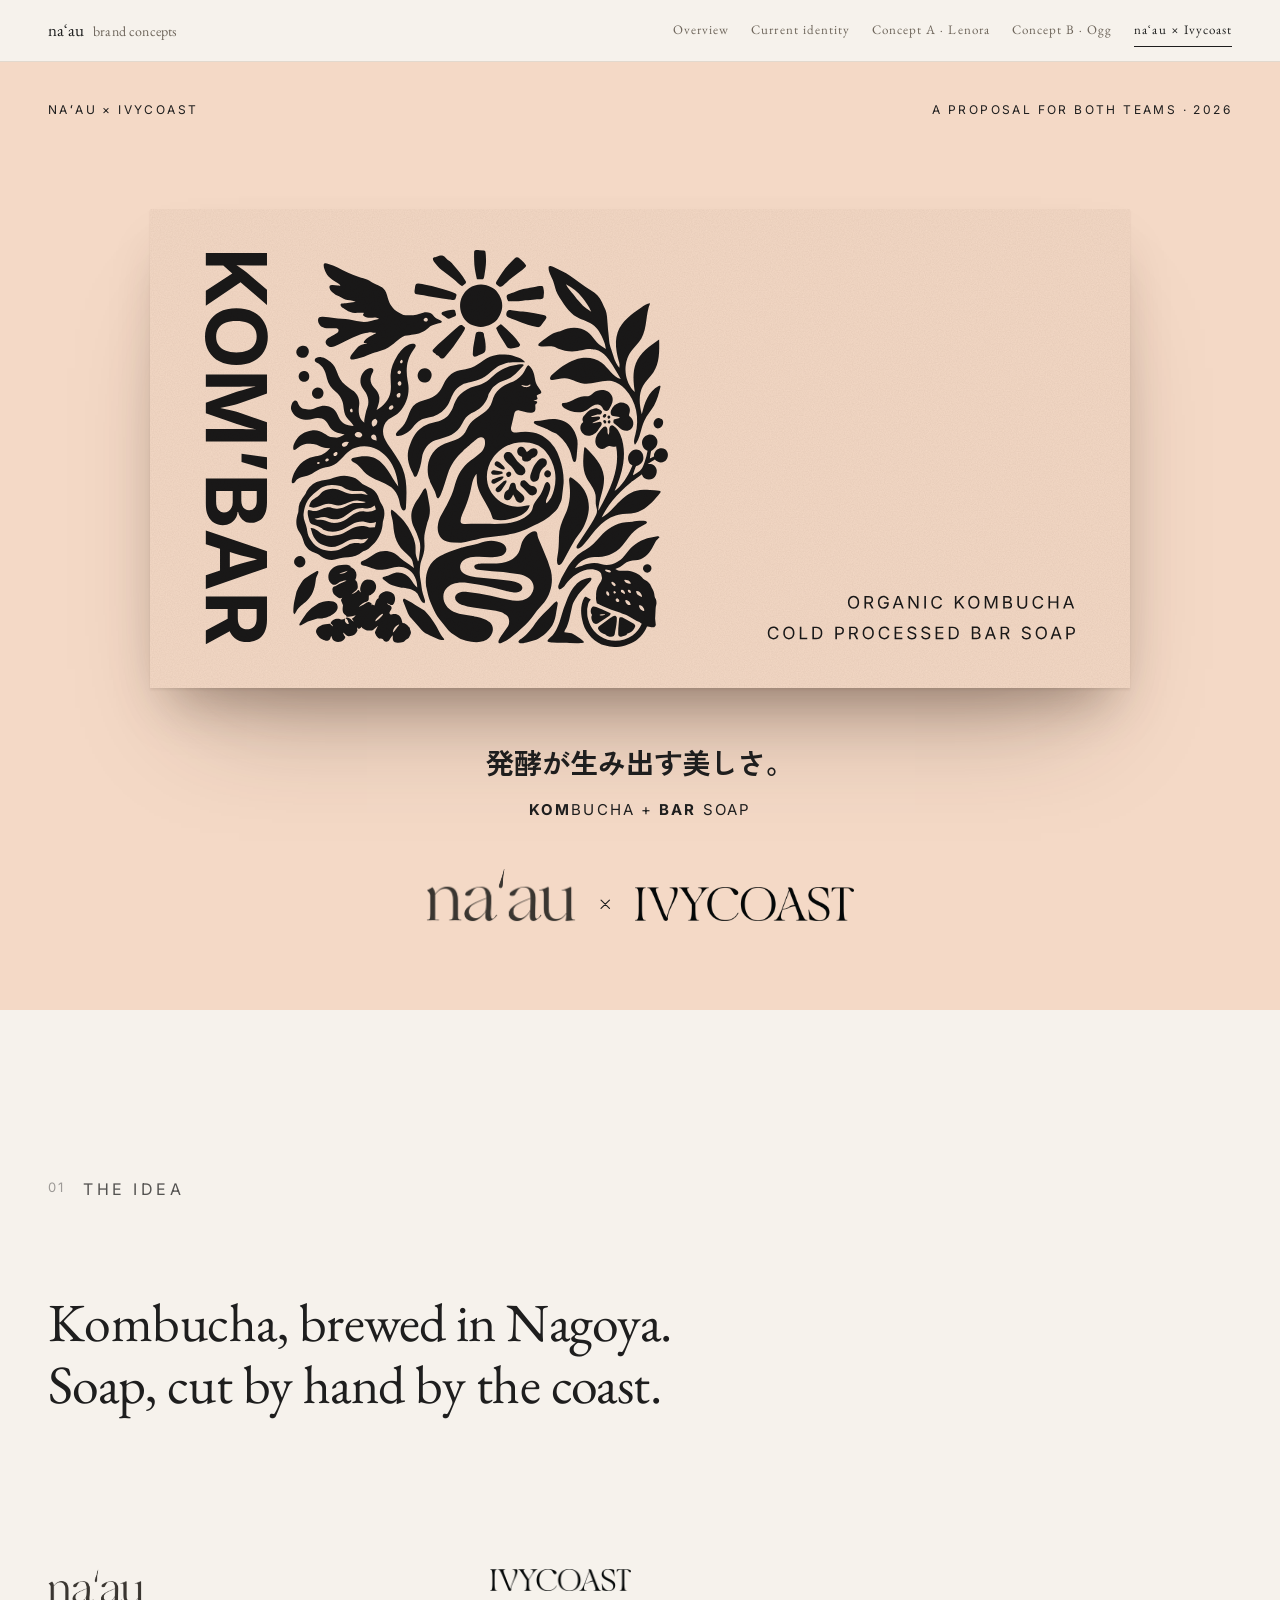
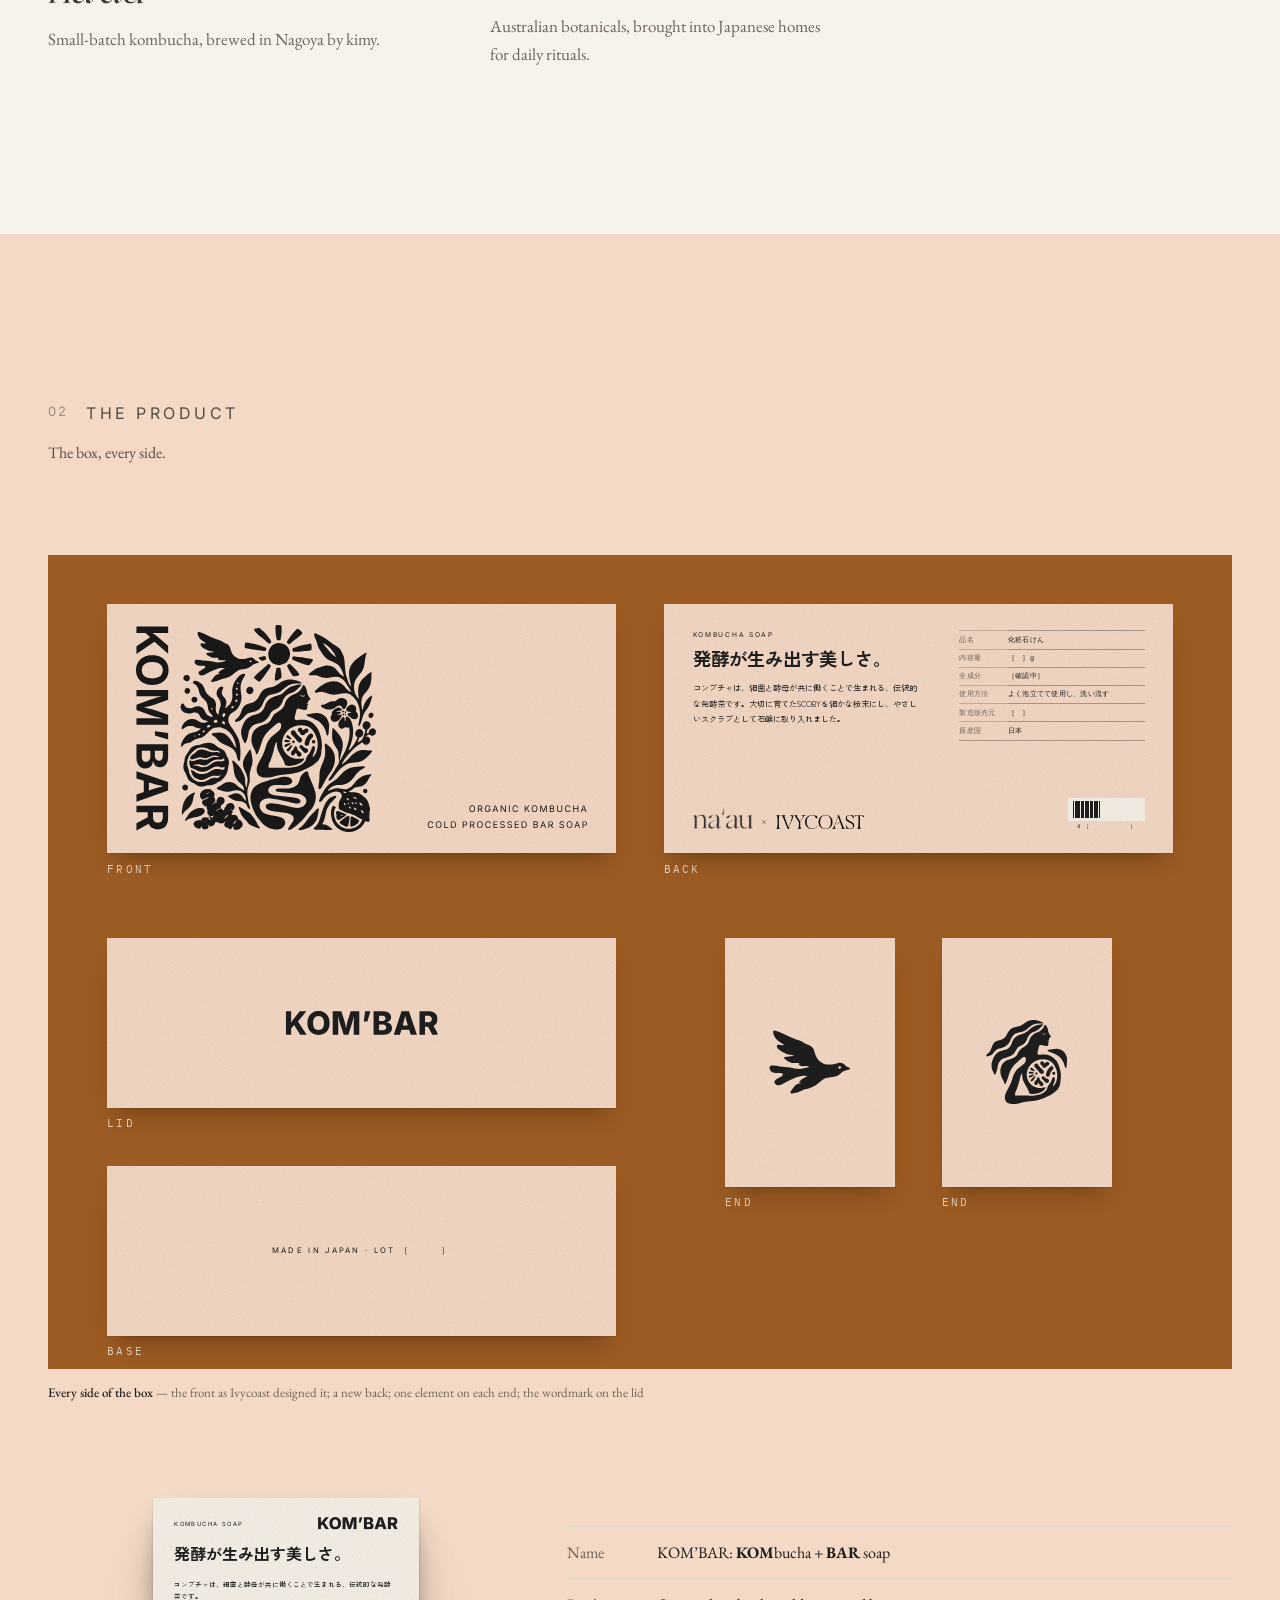
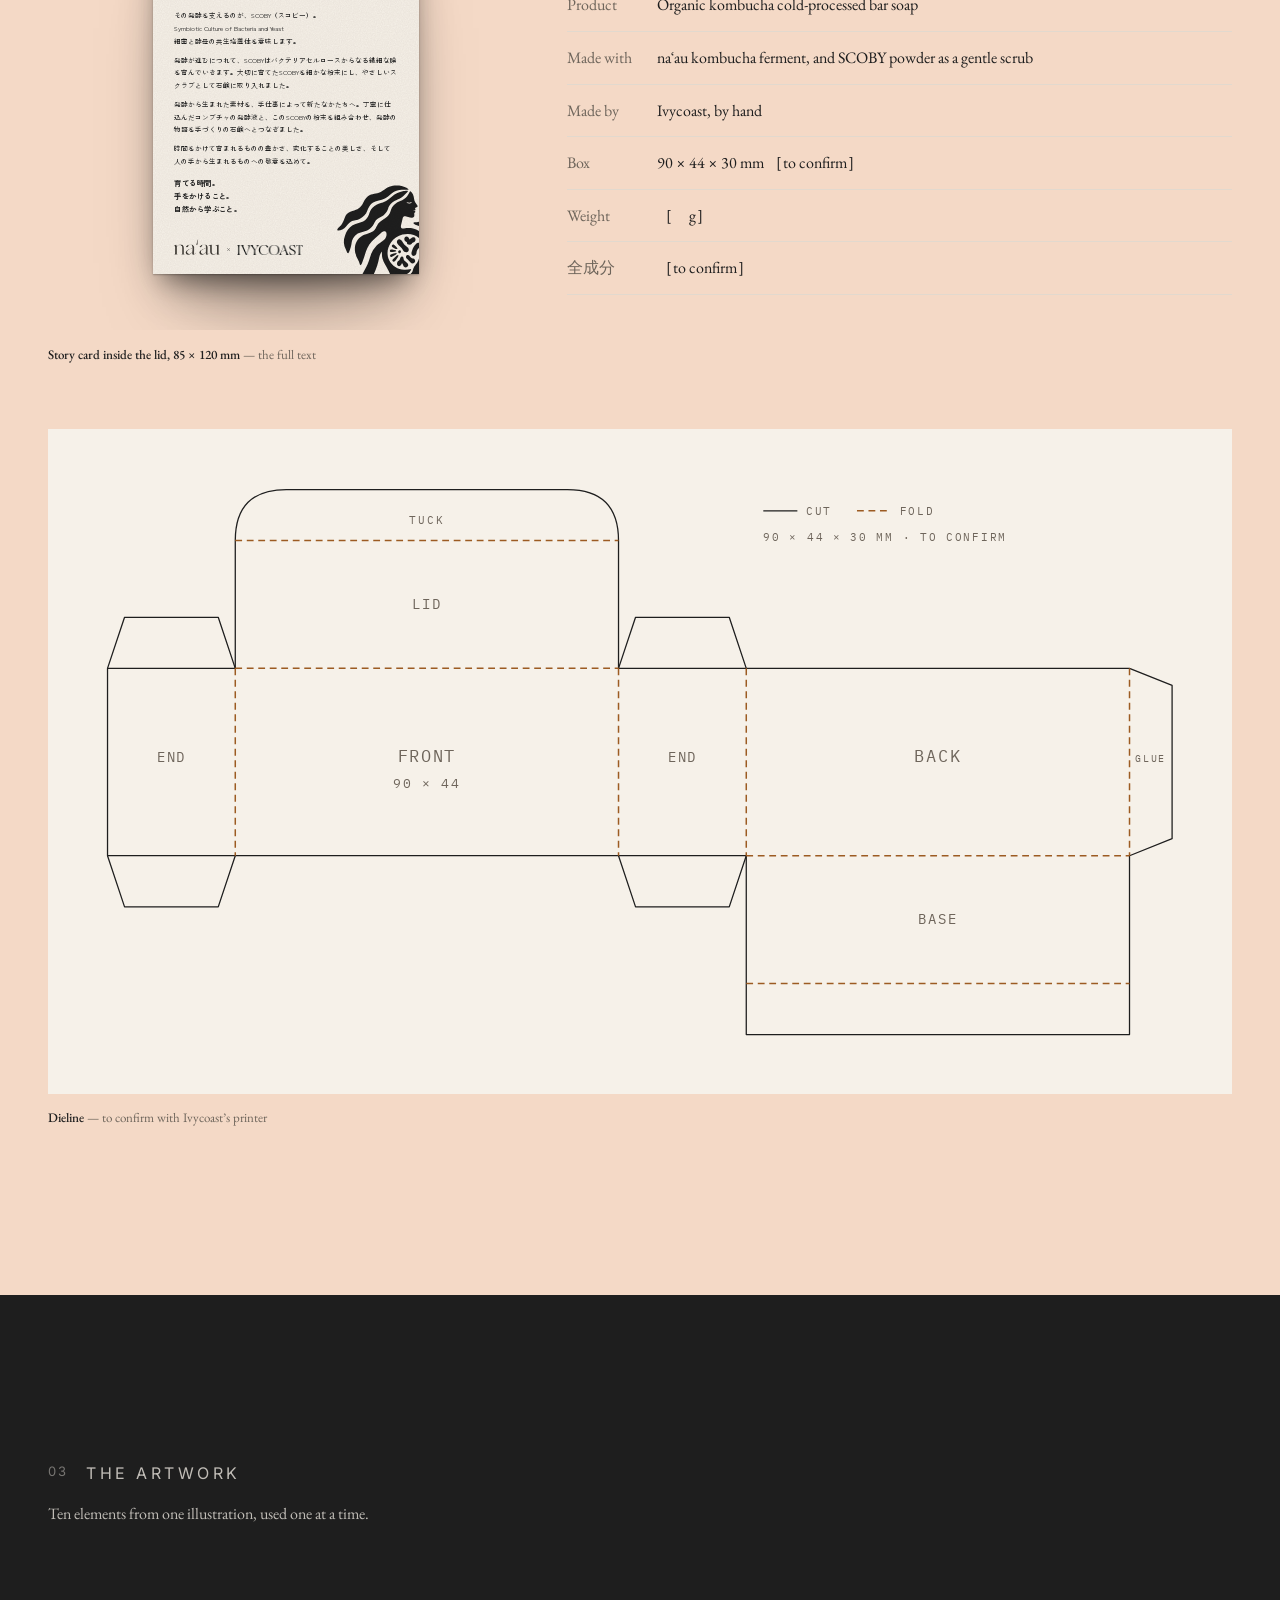
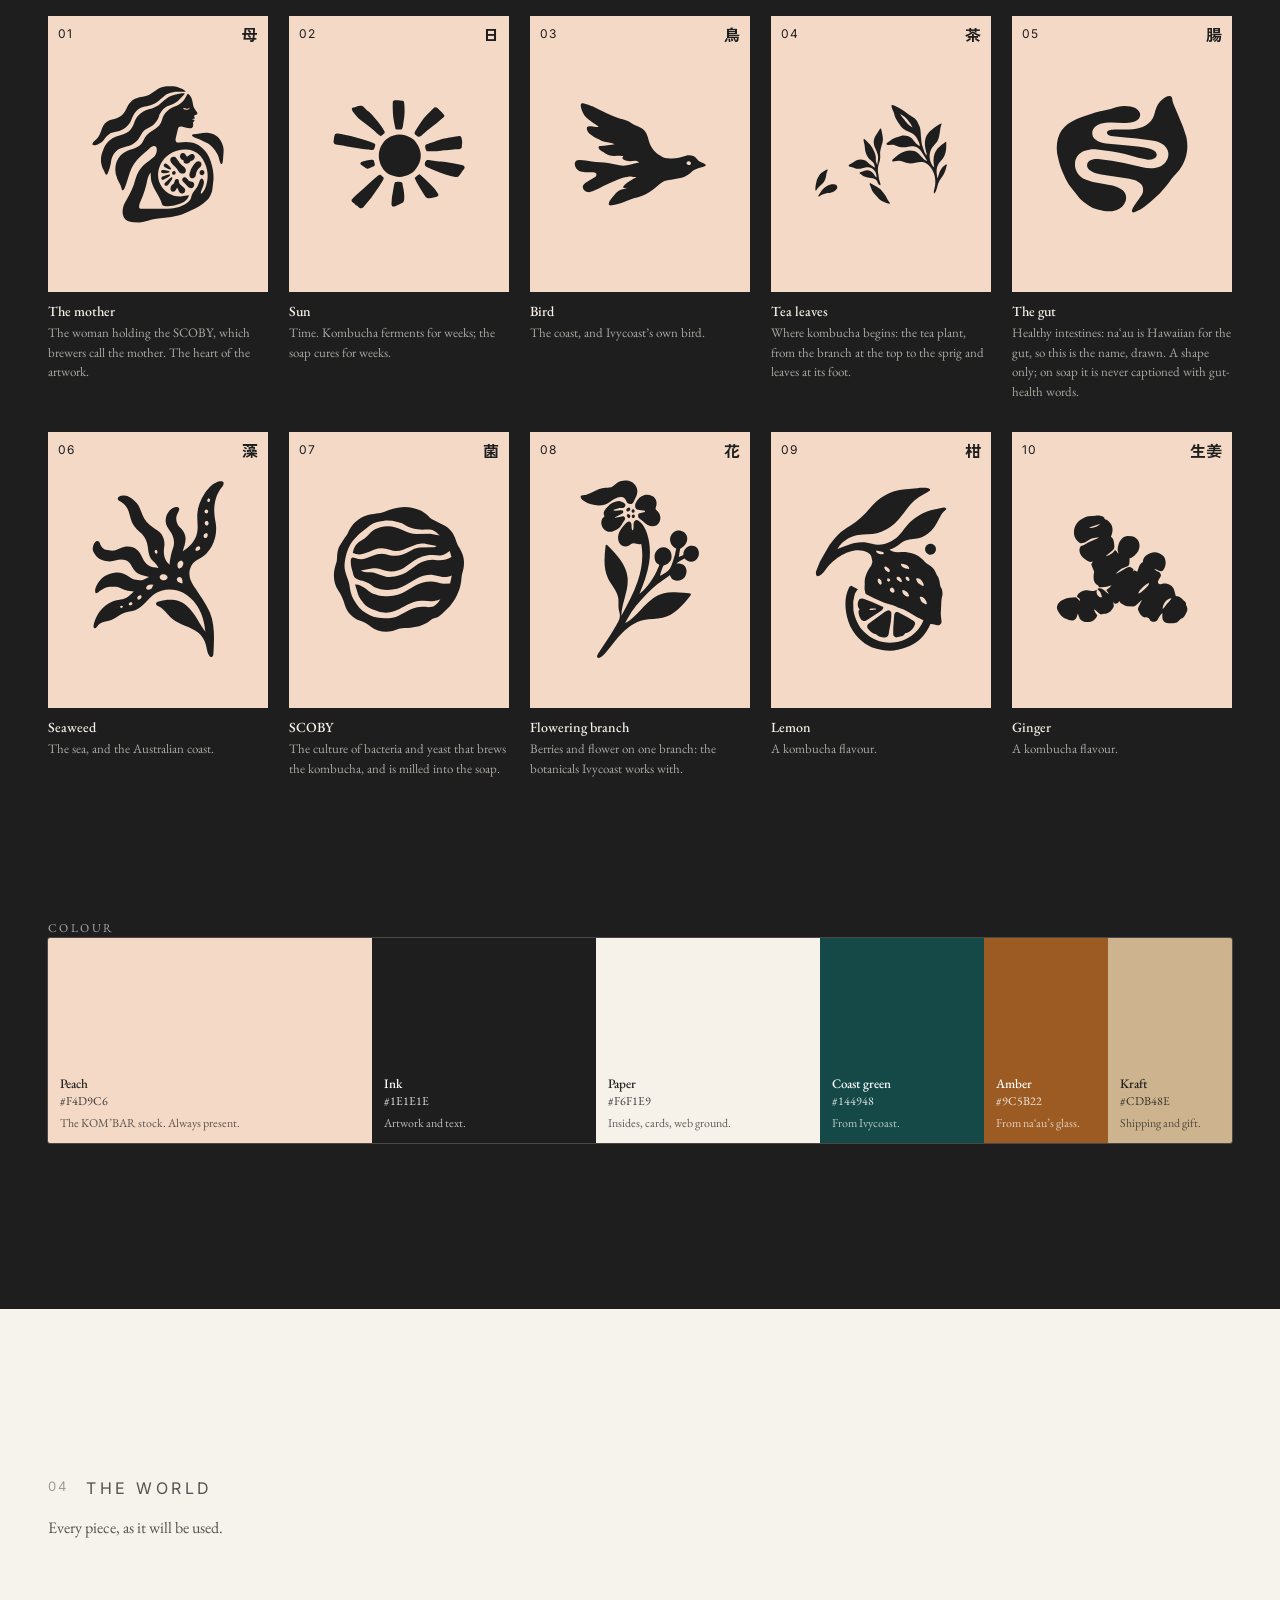
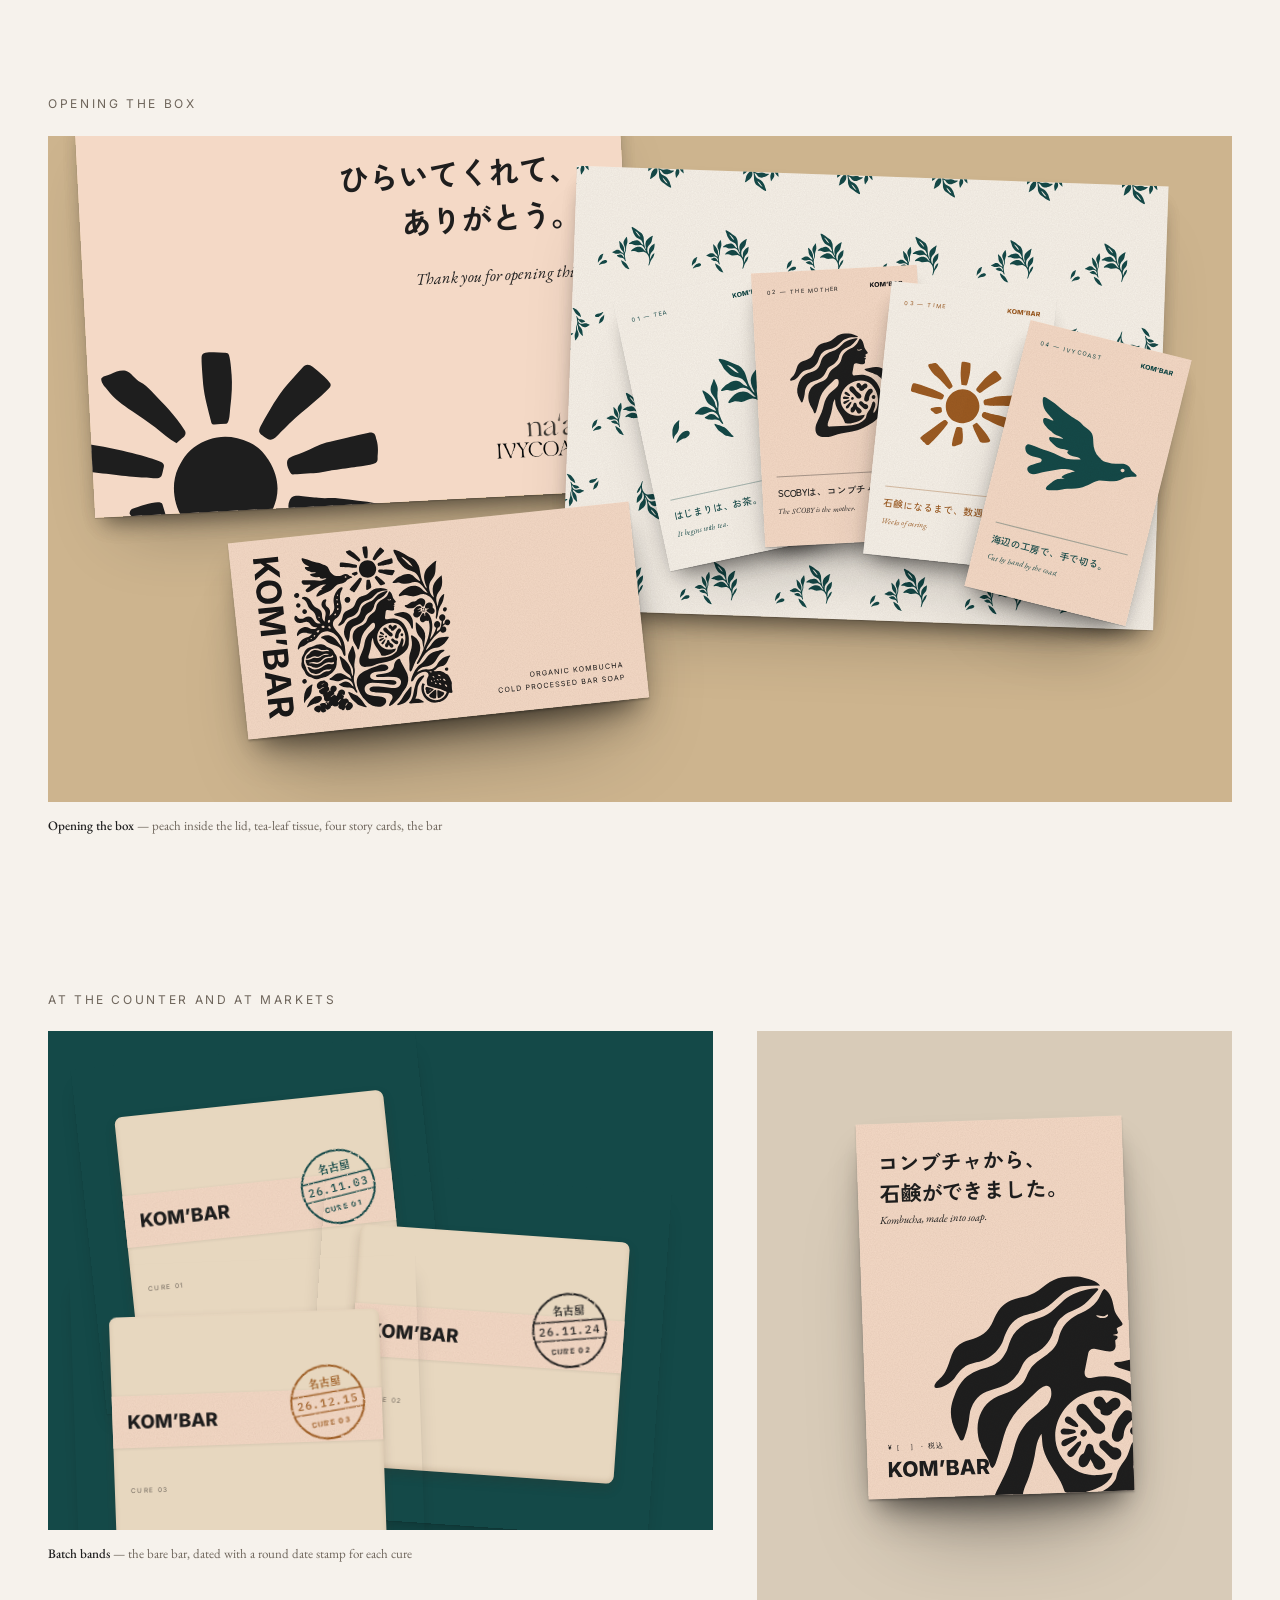
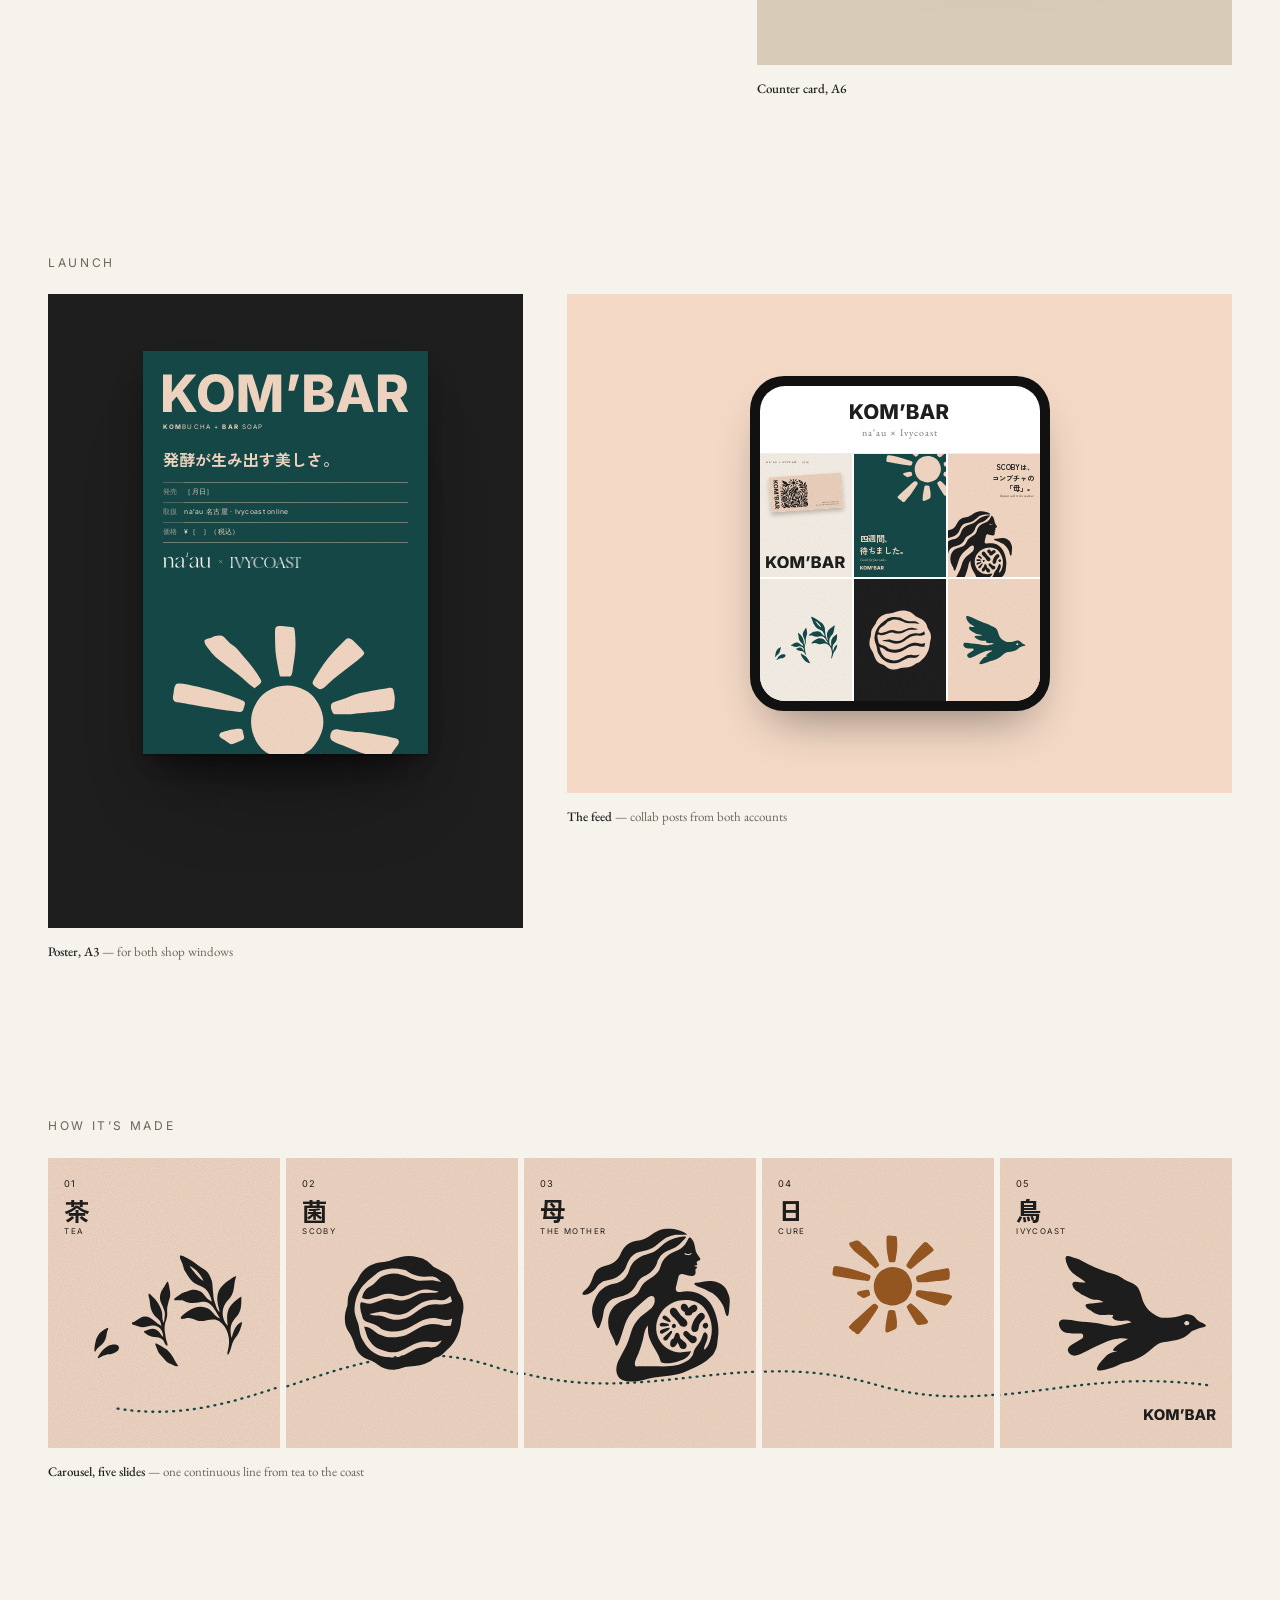
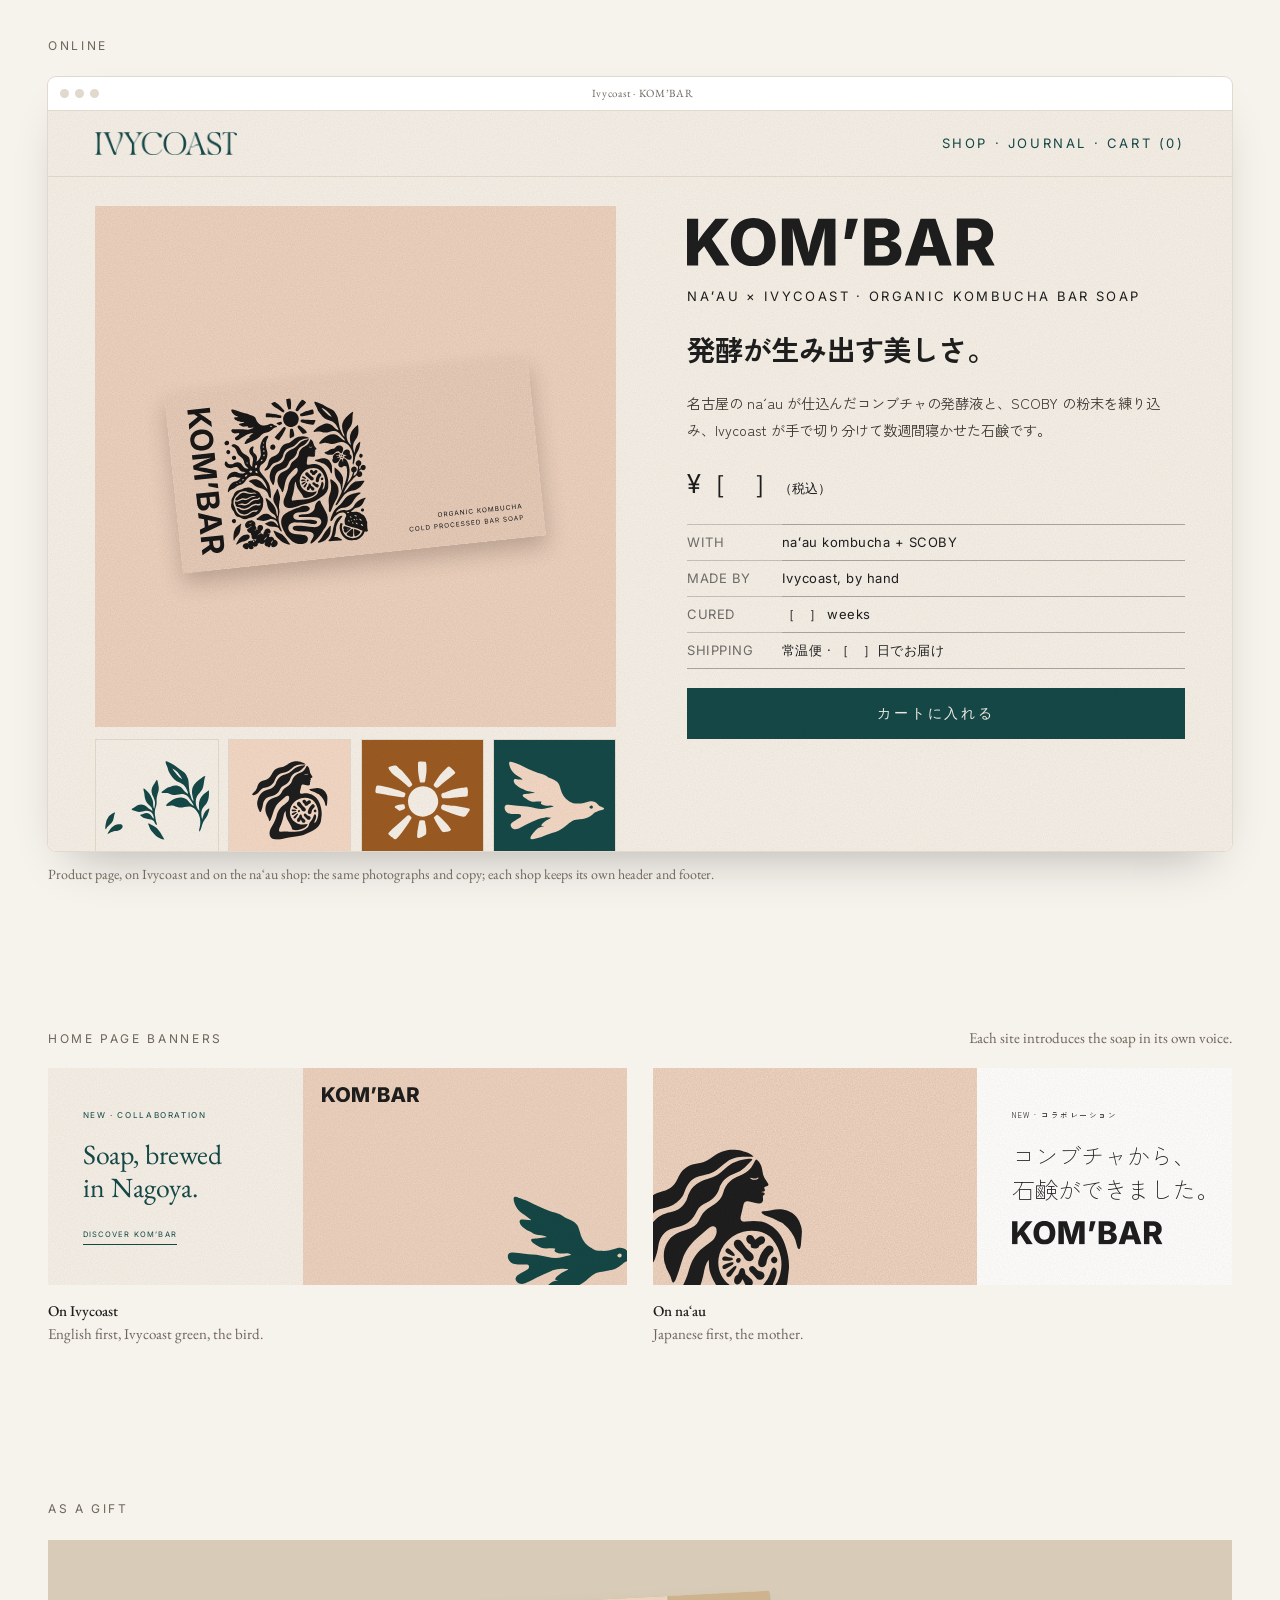
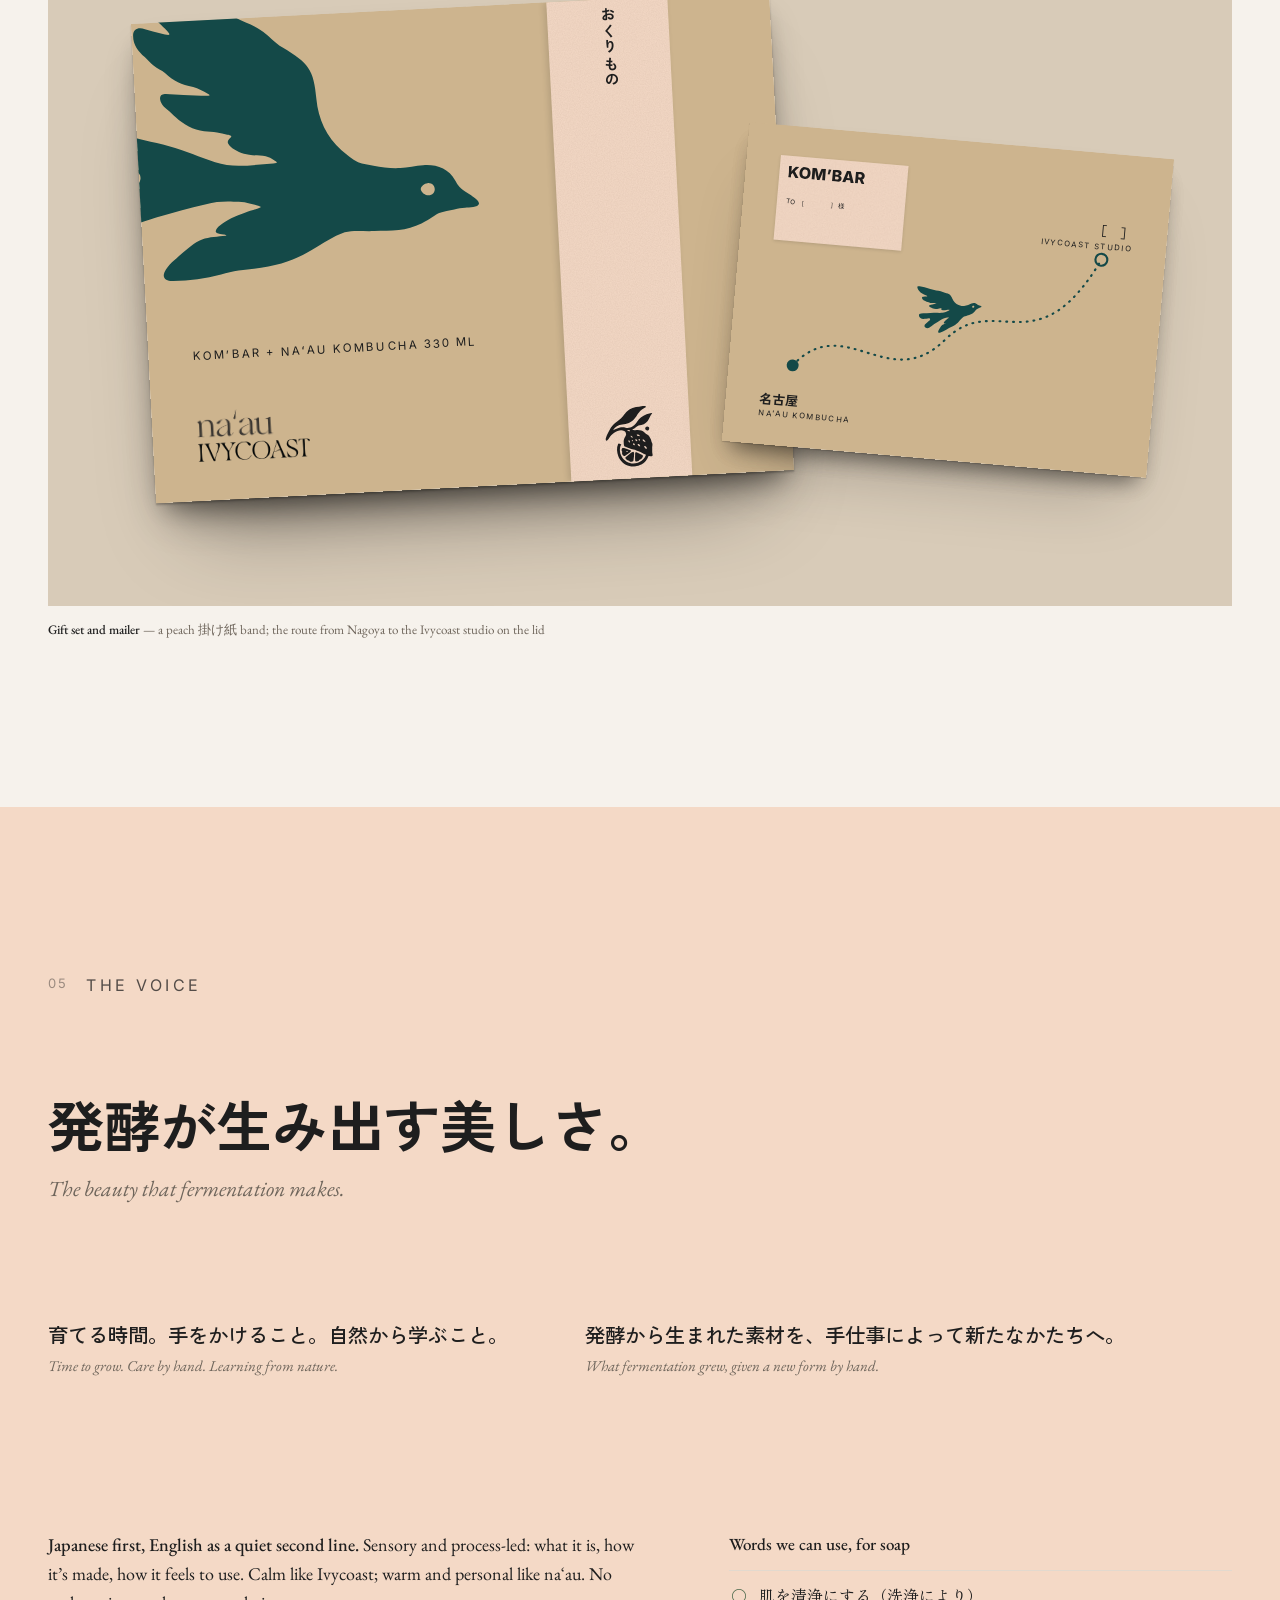
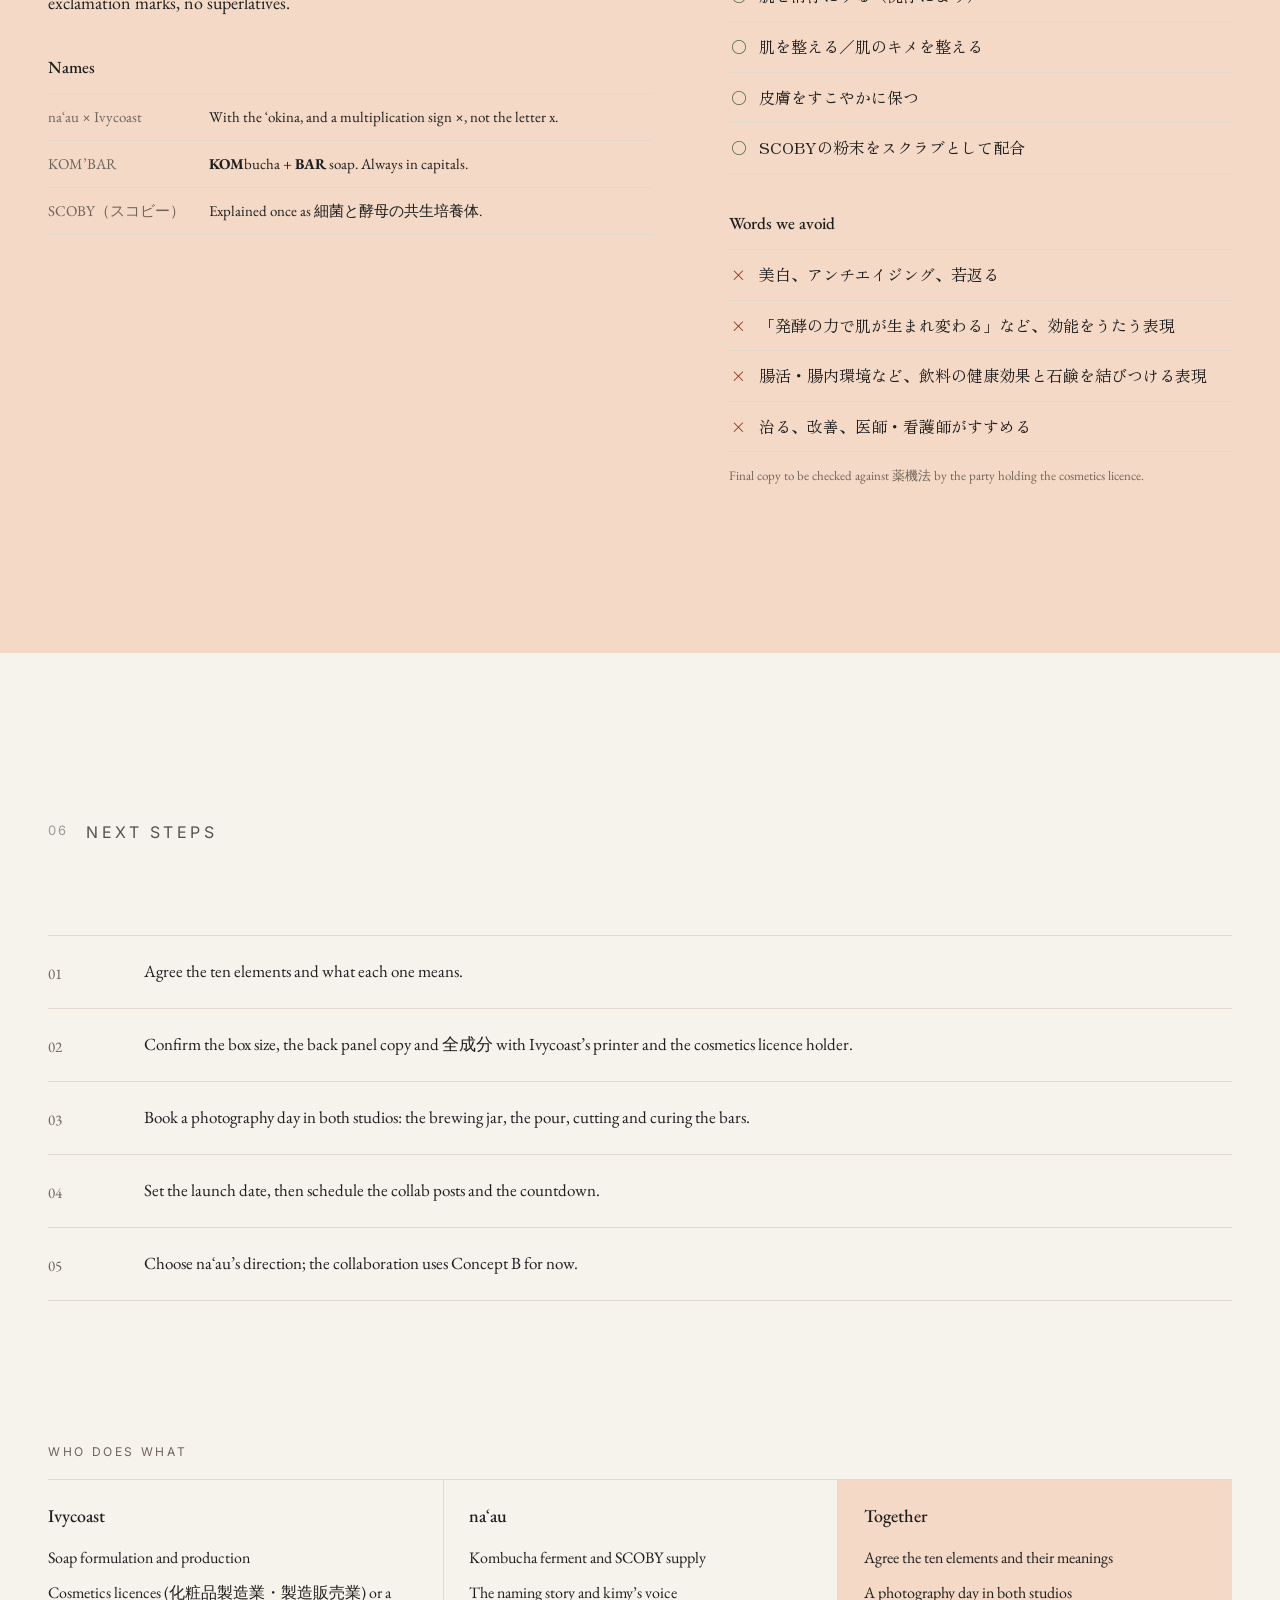
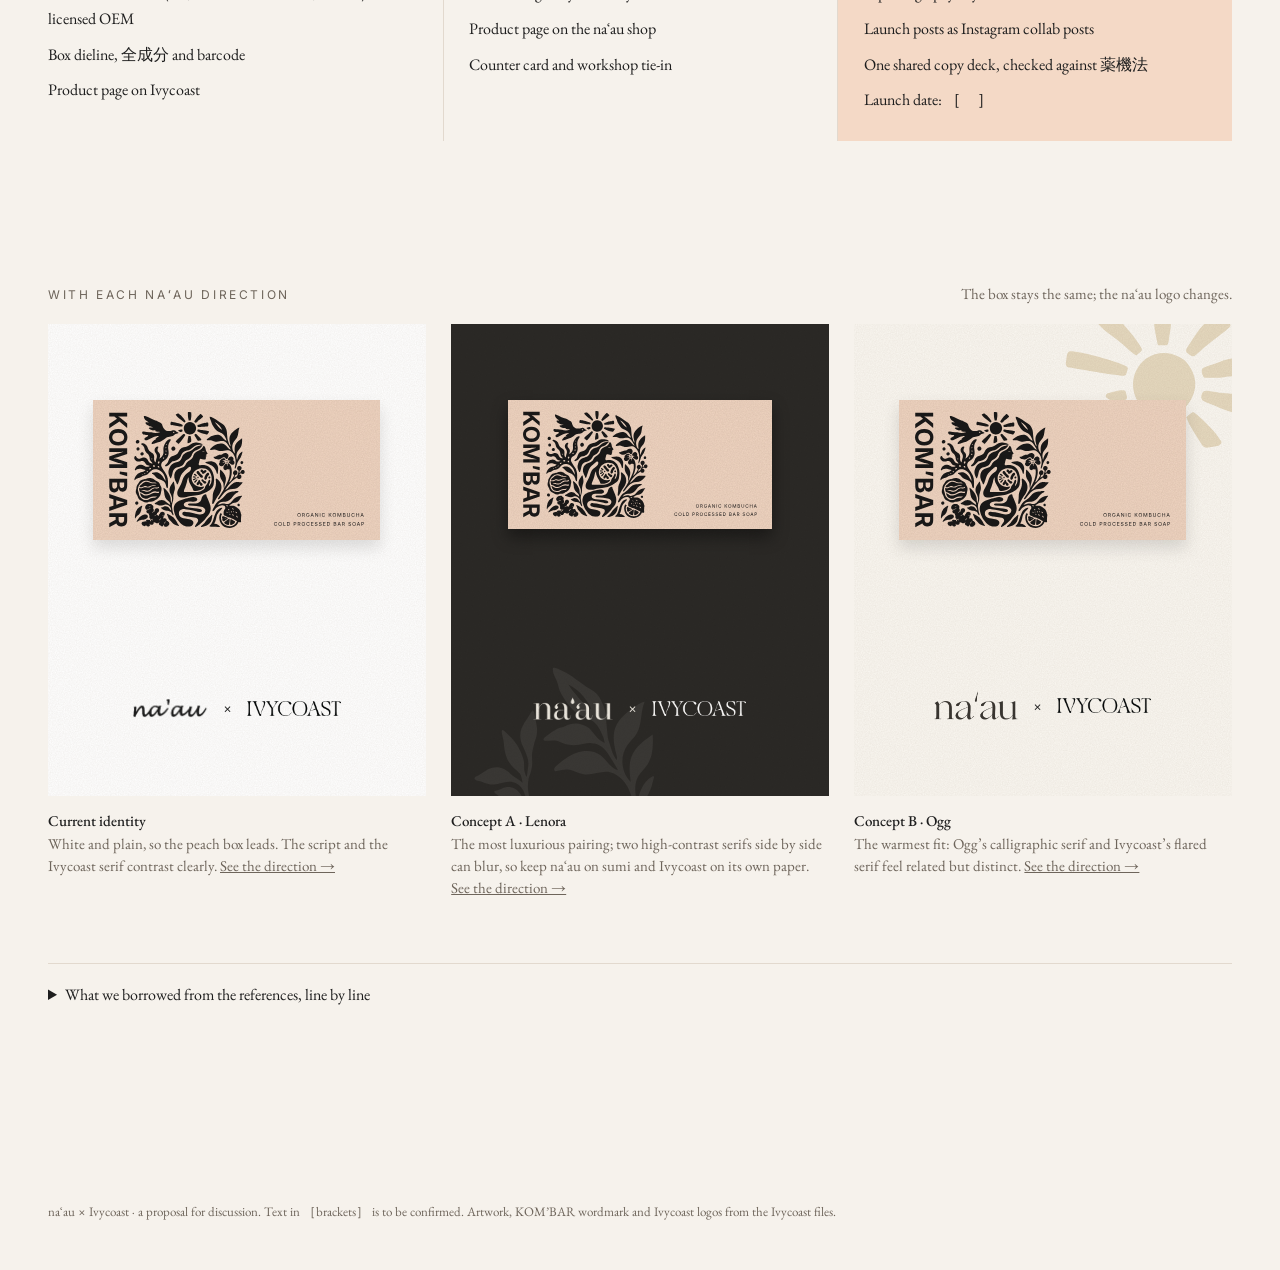
==== collab.html @ c3bdb43d "Collab rebuilt in six chapters; calmer hierarchy across the site - Collab: cover is Ivycoast's own f" ====
<!doctype html><html lang="ja"><head><meta charset="utf-8"><meta name="viewport" content="width=device-width, initial-scale=1"><title>naʻau × Ivycoast — KOM’BAR</title><link rel="preconnect" href="https://fonts.googleapis.com"><link rel="preconnect" href="https://fonts.gstatic.com" crossorigin><link href="https://fonts.googleapis.com/css2?family=EB+Garamond:ital,wght@0,400;0,500;1,400&family=Shippori+Mincho+B1:wght@500;700&family=Zen+Old+Mincho:wght@400;600;700&family=Zen+Kaku+Gothic+New:wght@300;400;500;700&family=Klee+One:wght@400;600&family=Yomogi&family=Inter:wght@400;500;700&family=IBM+Plex+Mono:wght@400;500&display=swap" rel="stylesheet"><link rel="stylesheet" href="assets/css/site.css"></head><body class="d-collab"><svg width="0" height="0" style="position:absolute" aria-hidden="true"><defs><filter id="lino" x="-8%" y="-8%" width="116%" height="116%" color-interpolation-filters="sRGB"><feTurbulence type="fractalNoise" baseFrequency=".03" numOctaves="3" seed="4" result="w"/><feDisplacementMap in="SourceGraphic" in2="w" scale="5" xChannelSelector="R" yChannelSelector="G" result="ink"/><feTurbulence type="fractalNoise" baseFrequency=".22" numOctaves="3" seed="9" result="g"/><feColorMatrix in="g" type="matrix" values="0 0 0 0 0  0 0 0 0 0  0 0 0 0 0  -16 0 0 0 11.6" result="holes"/><feComposite in="ink" in2="holes" operator="in"/></filter><filter id="brush" x="-8%" y="-8%" width="116%" height="116%"><feTurbulence type="fractalNoise" baseFrequency=".06" numOctaves="2" seed="2" result="w"/><feDisplacementMap in="SourceGraphic" in2="w" scale="1.6" xChannelSelector="R" yChannelSelector="G"/></filter><filter id="seal" x="-8%" y="-8%" width="116%" height="116%"><feTurbulence type="fractalNoise" baseFrequency=".05" numOctaves="2" seed="11" result="w"/><feDisplacementMap in="SourceGraphic" in2="w" scale="2.2" xChannelSelector="R" yChannelSelector="G" result="ink"/><feTurbulence type="fractalNoise" baseFrequency=".3" numOctaves="3" seed="5" result="g"/><feColorMatrix in="g" type="matrix" values="0 0 0 0 0  0 0 0 0 0  0 0 0 0 0  -12 0 0 0 8.7" result="holes"/><feComposite in="ink" in2="holes" operator="in"/></filter></defs></svg><svg width="0" height="0" style="position:absolute" aria-hidden="true"><defs><symbol id="k-mother" viewBox="381 325 542 563"><path d="M514.79,807.43c13.23-24.84,28.29-49.24,37.37-76.03,4.45-13.14,7.42-26.8,12.79-39.59,5.38-12.81,13.12-24.54,22.25-34.99,9.81-11.23,21-17.94,32.47-27.05,0,0,14.37-11.72,14.37-11.72,5.49-4.48,8.75-11.99,11.09-18.83,1.91-5.59,1.59-12.39.57-17.95-1.09-5.94-6.68-9.31-12.38-8.2-7.17,1.4-12.56,5.82-17.88,10.49l-33.05,29.01c-21.83,19.16-37.29,41.18-46.27,69.02-6.72,20.83-12.51,41.67-20.74,61.97-1.57,3.88-4.45,8.63-7.87,11.22-4.68-2.04-5.08-7.05-6.36-11.1l-2.84-9.04-14.05-28.07-2.24-8.59c-2.92-5.53-3.61-10.61-4.41-16.47-4.55-33.44,8.05-67.67,38.9-84.49,13.07-7.12,27.87-10.33,41.61-16.04,11.67-4.84,23.26-12.13,29.69-23.36,6.43-11.22,11.04-24.91,21.29-33.41l8.19-6.79,23.41-15.78c12.33-8.31,22.97-20.03,26.73-35.01,3.9-15.53,10.88-28.63,23.47-38.78,9.05-7.29,18.16-12.59,29.26-16.75,14.13-5.29,27.77-13.76,37.01-25.78,5.11-6.65,8.39-14.27,12.51-21.56,1.13-2,3.13-4.9,5.3-5.16,12.72,9.08,17.15,24.4,19.21,39.77.98,7.3,2.75,14.19,6.77,20.36l10.94,16.81c.8,1.23,1.27,3.84.95,4.89-1.3,4.21-7.51,3.44-12.54,7.37-2.41,1.89,1.75,7.46,1.58,10.75-.05,1.06-2.27,2.64-3.32,2.86l-8.9,1.86c3.48,1.65,9,1.01,10.46,3.09,2.58,3.67-2.32,7.2-4.99,9.2l.53,12.14c.13,3.11-1.5,7.43-3.42,9.14-2.98,2.66-6.83,3.88-10.83,3.33l-9.39-1.28-24.39-5.82c-6.46-1.54-12.73,2.41-14.21,8.67l-9.61,40.61c-.94,3.98-.61,9.67,1.86,12.64,3.54,4.26,9.53,4.1,14.51,3.31,16.36-2.6,32.17-3.2,48.7.04,26.57,5.22,48.9,22.49,63.46,45l4.14,7.06c4.85,8.27,8.01,16.73,11.11,25.96,8.01,23.88,12.72,48.58,11.33,73.86l-4.91,42.11c-.59,5.05-2.39,10.86-4.49,15.2l-5.62,11.6c-2.22,4.58-5.71,9.84-9.49,13.24l-17.85,16.05c-10.64,7.65-21.27,14.49-32.83,20.21l-11.35,5.61-24.03,11.28-19.21,7.85-14.71,4.18-28.86,5.9-61.23,7.46c-11.98,1.46-22.85,5.05-34.45,7.86l-21.14,5.11-13.36,1.81-23.54-.41c-6.37-.11-11.78-1.26-17.96-3.2-8.65-2.71-15.68-6.55-20.79-14.65-5.49-8.71-7.6-19.35-6.58-30.05s3.2-20.47,8.27-29.99ZM765.78,423.95c5.7.34,11,.1,15.05-4.84v-.03c.11-.46.05-1.2-.09-1.95-.16-.81-1.12-1.15-1.78-.64-10.28,7.9-16.47.64-23.79.89-.86.03-1.19,1.14-.52,1.67,4.92,3.87,6.66,4.63,11.14,4.9ZM602.98,733.6c-3.77,16.13-9.21,31.81-15.1,47.28-4.93,12.97-15.02,28.86-13.79,43.03.59,6.76,7.51,6.4,13.06,6.23,19.31-.6,38.64-.73,57.96-.41,20.09.34,40.25,1.18,60.24-.86,25.01-2.55,51.96-10.14,70.79-27.65,2.55-3.1,5.83-6.16,7.91-9.56,3.41-5.56,3.68-13.06,6.34-19.25,4.81-11.2,13.53-19.96,20.17-30.01,5.86-8.86,8.37-18.96,12.24-28.73,1.23-3.11,5.57-10.45,10.02-7.37,16.39,11.37-1.45,40.54-5.47,53.77-.89,2.93-1.2,5.97,1.02,8.37,1.31,1.41,12.81-15.11,13.63-16.68,3.94-7.58,6.76-15.95,8.88-24.21,4.43-17.3,5.26-35.53,2.26-53.14-3.76-22.1-13.53-43.12-27.88-60.33-21.77-26.11-61.77-31.24-93.19-23.15-25.17,6.49-47.83,22.29-62.62,43.68-19.15,27.7-23.67,63.73-8.67,94.36,15.52,31.7,49.52,51.85,84.82,50.07,11.16-.56,22.12-3.21,33.25-4.15-2.74,10.32-10.12,18.96-18.92,25s-18.99,9.73-29.22,12.77c-18.28,5.44-37.85,9-56.34,4.36-1.62-.41-3.3-.92-4.47-2.12-1.17-1.21-1.63-2.92-2.08-4.54-5.9-21.06-18.5-39.47-29.03-58.63-6.01-10.93-11.39-22.39-14.46-34.53-3.04-12.01-1.93-23.97-3.24-36.11-10.61,12.66-13.24,29.92-16.67,46.08-.46,2.16-.94,4.31-1.44,6.46Z"/><path d="M459.71,633.46c-2.4,17.83-6.76,33.82-13.5,49.96-1.02,2.45-2.96,6.82-5.66,6.81-4.41-.02-5.47-4.99-6.86-7.89l-5.26-10.93c-11.86-24.66-14.61-49.22-4.68-74.62l5.42-13.85c2.57-6.57,6.6-13.05,10.77-19.23,12.96-19.19,34.34-30.69,57.08-35.36,16.78-3.44,32.99-10.13,43.09-23.91,4.68-6.39,9.26-13.23,11.6-20.48,4.65-14.43,10.24-27.58,20.95-38.08,12.5-12.25,27.03-19.78,43.73-24.45l10.37-2.89c11.8-3.29,23.48-9.83,32.65-17.88l16.61-14.58c8.68-7.62,17.8-14.35,28.62-18.38l14.54-5.41,14.2-3.23c9.56-2.17,27.67-5.03,27.53-.84-.02.66-.66,2.19-1.12,2.67l-22.78,23.22-8.16,6.78c-8.24,6.84-18.01,10.32-27.76,14.29l-9.41,3.83c-7.6,3.09-22.06,14.67-26.5,22.06l-8.15,13.56c-3.71,22.01-22,43.49-41.74,52.5-13.79,6.29-24.3,12.36-31.5,25.95l-4.79,9.05c-7.53,14.2-17.46,25.68-31.53,33.59-10.8,6.07-22.92,8.32-34.86,12.04l-13.17,4.11c-19.5,6.08-36.63,28.69-39.72,51.61Z"/><path d="M448.16,526.8c-8.1,6.13-13.69,14.12-19.61,21.77-9.32,12.04-34.23,23.6-43.48,20.24-3.1-1.13-2.78-5.82-1.42-7.83l3.71-5.53c12.17-10,20.3-18.04,26.34-32.78l3.77-9.19c3.2-7.81,5.48-16.06,9.54-23.36,7.88-14.16,20.97-22.76,36.65-26.22,26.82-5.93,45.34-16.19,57.11-42.09,4.77-10.5,10.01-20.58,17.91-28.96,21.83-23.16,44.96-18.65,66.77-26.36,14.41-5.09,25.73-14.28,38.09-22.85,10.84-7.53,23.75-12.67,36.72-14.86,11.61-1.97,22.63-1.48,34.16-.57,8.86.7,17.12,3.85,25.41,6.66,9.4,3.19,18.21,6.61,25.66,15.2l-20.56-.14-15.93.02c-9.69.01-20.06,2.29-29.11,5.87l-10.27,4.06c-2.6,1.03-6.26,3.32-8.61,5.15l-10.71,8.36c-10.77,8.41-20,18.2-32.43,24.6-23.42,12.06-44.27,10.76-60.3,19.51-10.1,5.52-17.89,13.14-23.55,22.74-4.85,8.21-8.77,16.14-11.83,25.11-2.92,8.58-7.96,15.47-13.77,22.07-13.04,14.84-29.82,23.86-49.19,26.96l-17.03,4.14c-4.61,1.12-9.77,5.08-14.02,8.29Z"/><path d="M875.67,578.7l-8.55-8.06c-3.54-3.34-7.87-7.61-12.31-9.48l-9.2-3.87-12.46-6.68c-4.49-2.4-7.79-3.74-12.75-5.63l-19.44-7.4-7.85-5.01c-1.37-.87-2.76-3.78-2.05-5,.85-1.48,3.39-2.77,5.15-2.77,21.67-.03,41.12-9.44,63.19-5.27l10.24,1.93c18.94,5.16,35.54,18.71,42.63,36.84l4.52,11.55c5.92,15.14,3.28,30.75,1.92,46.61-.83,9.67-1.14,29.62-6.83,30.01-8.24.57-7.94-24.75-17.58-40.94l-7.88-13.24-10.75-13.6Z"/><path d="M758.84,659.08c6.52,5.47,8.74,14.25,5.55,19.77-1.62,2.8-5.08,5.92-8.97,6.62-9.11,1.63-16.94-4.15-21.03-11.96-3.54-6.75-8.48-12.1-13.85-17.2l-8.79-8.35c-8.4-7.98-13.51-18.51-6.88-26.97,3.21-4.1,8.51-5.22,13.48-4.2s7.52,4.58,10.69,9.07l12.4,17.56,9.13,8.72,8.28,6.94Z"/><path d="M729.68,742.59c-4.03,9.8-10.78,20.61-20.6,16.72-6.71-2.66-7.6-10.01-5.28-18.2,1.78-6.29,5.07-9.65,11.29-12.41,5.56-8.68,4.6-23.11,15.39-20.8,8.66,1.85,5.44,10.18,9.84,20.36l15.32,13.04c4.33,3.68,7.1,6.94,7.28,13.14.13,4.44-3.39,10.26-8.59,11.87-9.36,2.89-17.13-3.47-18.95-12.85l-5.7-10.84Z"/><path d="M795.75,704.59c-3.48,1.21-8.19.04-10.86-2.16-5.84-4.81-5.85-13.15-2.97-21.33l5.02-14.27c5.14-10.94,12.42-21.26,21.37-29.07,4.77-4.15,11.99-3.41,15.94-.61,5.2,3.69,6.56,10.41,4.1,16.58-1.81,4.55-6.46,7.33-10.03,10.73-6.42,6.09-10.35,15.11-11.22,23.88-.73,7.35-3.37,13.46-11.35,16.25Z"/><path d="M800.65,623.79c-5.94,11.28-17.62,7.71-18.41,15.77-5.68,5.85-15.38,6.97-22.82,2.78-5.9-3.32-.24-10.38-5.83-12.26-9.79-3.29-15.38-14.95-9.53-24.12,3.37-5.28,13.18-6.3,17.54-1.91,3.69,3.71,5.51,7.49,8.45,12.73,6.82-2.62,10.21-10.58,20.24-11.16,4.52-.26,8.55,2.35,10.08,5.36,2.17,4.27,2.52,8.55.27,12.81Z"/><path d="M796.65,722.63c5.64,6,4.03,14.94-1.22,19.53s-14.55,4.78-20.07-1.21l-13.63-14.82-7.13-6.9c-3.86-3.73-4.94-8.12-2.83-13.13,1.78-4.23,7.76-7.04,12.78-4.52,7.03,3.52,9.24,11.52,17.95,15.49,5.17.87,10.46,1.63,14.15,5.56Z"/><path d="M695.87,728.52c-2.91,4.43-6.98,7.93-12.38,7.38-1.92-.2-5-2.82-5.51-4.58s.22-6.18,1.65-7.51l21.85-20.39c1.47-1.37,5.62-2.56,7.72-3.19,2.63,5.24-.65,9-3.17,12.83l-10.16,15.46Z"/><path d="M675.72,709.98c-2.71,1.53-7.47,1.46-9.42-1.3-2.39-3.38-.63-9.33,3.19-11.08,8.69-4,26.62-9.98,30.45-8.21,3.29,1.52-.61,7.26-7.38,11.09l-16.83,9.51Z"/><path d="M692.51,650.29c5.77,5.27,14.31,13.29,12.03,17.19-2.54,4.36-18.88-4.03-27.21-9.95-2.05-1.46-2.82-5.86-2.2-7.81s3.45-5.22,5.96-5.46c4.51-.44,8.28,3.16,11.42,6.03Z"/><path d="M695.34,674.74c1.9.37,4.43,4.21,3.26,5.88-9.6,4.11-20.25,4.65-30.49,2.91-2.1-.36-4.02-4.62-3.65-6.44s2.54-5.13,4.62-5.68c4.45-1.18,8.32-.16,12.45.64l13.82,2.69Z"/><path d="M833.89,691.99c-4.55,1.27-9.27-1.61-11.11-5.4-1.93-3.98-1.53-8.82,1.91-12.14s8.01-4.9,12.63-1.75c3.33,2.27,5.06,6.88,4.24,10.46-.93,4.03-3.27,7.6-7.66,8.83Z"/><path d="M721.51,688.06c-3.19,3.18-6.69,3.76-9.64,1.34s-3.9-6.65-1.74-10.07c2.61-4.13,7.56-5.8,10.95-3.05,3.7,3,4.1,8.12.42,11.78Z"/></symbol><symbol id="k-sun" viewBox="436 15 394 326"><path d="M673.83,231.44l-8.34,5.22c-13.94,7.05-29.85,11.41-45.22,6.73l-9.98-3.04c-31.28-9.52-47.75-54.6-31.23-86.04,5.01-9.53,11.23-18.15,20.03-23.92,21.58-14.14,45.31-14.53,67.49-2.41,10.91,5.96,16.5,12.8,22.28,23.19,10.49,18.86,11.82,38.97,1.68,58.34-3.89,7.44-10.43,17.99-16.72,21.93Z"/><path d="M519.86,338.81c-.49-.11-1.61.47-2.16.24-1.88-.79-3.59-1.76-4.98-3.27-1.27-1.37-2.33-2.97-3.87-4.06-1.37-.98-3.02-1.47-4.58-2.12-2.52-1.05-3.29-3.79-5.4-5.4-3.19-2.43-8.2-4.28-7.72-9.15.08-.8.44-1.56.96-2.18,9.59-11.63,21.35-20.96,32.51-31.03l19.53-17.63c8.55-7.71,16.17-15.47,25.39-22.59.37-.29.79-.51,1.24-.67l3.94-1.38c1.5-.53,3.17-.19,4.35.88l7.5,6.8c1.55,1.41-.51,6.18-1.54,7.86l-9.02,14.71c-.04.06-.08.13-.12.19l-23.94,34.81c-.06.09-.12.17-.19.25l-9.24,11.52s-13.66,16.43-13.69,16.47c-2.74,3.3-4.7,6.71-8.98,5.75Z"/><path d="M757.96,167.43c-4.02.46-8.95,1.6-12.97,1.58-7.89.06-23.58.21-28.2.21-1.65-.02-2.49-1.62-3.28-2.93-2.34-4.32-4.31-10.17-2.23-14.81,1.78-2.81,5.67-3.64,8.62-4.87,3.58-1.27,7.24-2.3,10.84-3.48,9.63-3.09,18.61-7.94,28.38-10.19,11.31-2.27,29.51-5.52,37.63-6.96,3.55-.57,7.69-1.26,11.32-1.84,3.26-.51,4.55-.91,7.07-.17,4.04,1.04,3.69,5.88,4.6,9.17,1.59,6.5,1.2,12.78.21,19.24-.25,3.03.31,6.77-2.84,8.3-4.17,1.94-9.33,2.19-13.84,2.67-6.65.6-38.96,3.46-45.23,4.08h-.09Z"/><path d="M818.62,232.34c-4.5,6.72-8.72,15.63-18.35,13.35-9.12-2.04-18.43-4.56-27.29-7.01-12.83-3.57-25.18-8.5-37.3-13.92-6.89-2.73-14.16-4.88-20.69-8.56-6.55-3.21-6.84-9.69-3.86-15.84,2.95-6.01,7.93-5.77,13.92-4.61,5.96.92,15.74,2.44,20.65,3.2,8.63,1.46,16.63.5,25.38,2.24,15.15,2.48,30.03,4.8,44.64,8.15,4.85,1.14,7.89,1.3,10.59,3.3,3.72,3.6,1.06,7.82-1.9,11.76-1.94,2.63-4,5.32-5.68,7.78l-.11.16Z"/><path d="M716.44,107.15c-4.02,3.51-10.34,9.38-14.07,12.75-2.92,2.52-5.95,5.77-10,6.15-2.44.17-5.47-2.14-7.94-3.99-2.2-1.82-5.32-3.82-5.57-6.56-.23-3.04,2.05-6.45,3.69-9.05,10.15-15.95,20.09-32.22,33.24-45.93,6.11-6.51,12.53-12.72,18.86-19,6.98-7.76,12.8-.89,18.42,4.38,5.08,4.99,10.83,9.98,14.57,16.13,1.05,2.33-.56,4.42-2.21,5.99-6.11,6.04-13.25,11.25-20,16.57-9.57,7.54-19.55,14.71-28.89,22.47l-.12.1Z"/><path d="M578.76,124.16c-9.16-5.37-16.76-13.84-24.9-20.6-8.74-7.25-17.72-14.22-26.91-20.9-10.95-7.96-20.34-15.59-28.06-26.78-2.8-4.07-6.76-7.77-6.92-13.33-.1-3.53,9.67-4.77,11.41-5.53,6.58-2.85,12.42-4.66,18.53-3.25,5.49,1.27,11.67,11.66,16.68,14.49s9.28,7.19,12.99,11.6c13.55,16.08,27.59,30.99,37.79,49.55,1.87,3.4.15,6.41-2.54,8.49,0,0-8.08,6.27-8.08,6.27Z"/><path d="M732.91,307.61l-9.54,1.55c-4.8.78-9.92-1.1-12.44-5.09l-8.2-12.97-10.3-16.85-7-11.84-6.25-13.92c4.14-4.39,8.47-7.63,13.47-10.93,2.38.96,4.7,2.47,6.48,4.07l11.64,10.41,18.02,17.97,10.44,11.66,10.61,15.35c1.6,2.32-2.67,6.97-4.92,7.82-4.09,1.55-7.27,1.99-12,2.76Z"/><path d="M558.2,163.09c-3.87,4.45-12.93.63-18.08.58-19.6-1.36-75.79-12.37-95.23-15.08-6.88-.53-8.09-6.49-6.85-12.26,1.39-5.69.65-13.18,4.18-18.28,1.67-2.08,4.69-2.22,7.26-2.02,25,2.35,86.71,18.86,109.33,29.82,2.99,1.78,3.92,3.75,2.85,6.79-1.13,3.39-1.77,7.29-3.37,10.33l-.08.12Z"/><path d="M644.14,94.77c-.87,4.59-2.24,9.11-4.4,9.12-4.68.03-9.37.1-14.05.09-4.1-.01-3.69-2.31-4.61-6.26-1.28-5.51-2.3-11.07-3.32-16.64-.49-2.68-.98-5.36-1.42-8.05-1.29-7.96-2.1-16-2.12-24.07,0-4.14-.52-19.47-.16-23.59.28-3.17-.23-6.24,3.29-7.73,2.85-1.2,8.84-.74,12.22-.42l12.16,1.14c1.53.14,4.19.41,4.87,1.46,2.35,3.63,2.58,21.48,2.68,25.61.15,5.86-.12,11.73-.66,17.57-.7,7.55-1.85,15.06-3.16,22.52-.2,1.14-.58,5.23-1.34,9.26Z"/><path d="M631.23,328.07c-5.64,2.59-11.6,6.35-17.85,5.35-1.45-1.1-3.35-4.92-3.24-6.74l1.27-20.27,2.36-13.32,4.45-24.7c.43-2.38,1.37-5.41,2.84-6.78,2.77-2.58,15.6-2.24,19.12-.05,4.04,2.52,2.89,8.06,3.87,11.83,3.44,13.27,5.13,26.31,3.96,39.8-.53,6.09-4.09,9.06-9.53,11.56l-7.25,3.33Z"/><path d="M545.53,219.02c-4.42,1.9-9.01,2.92-12.24-.44-6.36-6.63-13.24-6.65-15.46-11.95-.61-1.46,1.29-5.33,2.88-5.85,11.27-3.73,35.48-10.37,37.1-3.84l2.72,10.95c.81,3.24-1.97,5.52-4.9,6.78l-10.09,4.35Z"/></symbol><symbol id="k-bird" viewBox="150 54 370 290"><path d="M499.14,217.55c-2.03-1.59-3.59-3.58-5.19-5.57-7.35-9.66-19.67-11.63-30.64-8.88-6.59,1.51-13.45,4.22-19.92,5.67-7.97,1.82-16.09,1.9-24.32,1.74-4.72-.17-9.7-.15-14.28-.99-5.85-1.36-11.23-5.31-16.52-8.32-15.08-9.12-25.3-25-29.58-41.86-6.54-26.47-12.3-31.25-37.48-41.46-8.1-3.12-14.28-9.13-22.35-12.53-8.08-3.88-17.15-4.93-25.51-8.11-21.82-8.12-42.74-17.49-63.35-28.44-8.66-4.41-17.98-6.9-27.11-10.15-5.5-2.13-14.5-4.92-14.05,3.99.29,7.47,3.68,15.69,7.18,22.33,6.83,14.1,21.84,21.45,33.79,30.17,2.15,1.56,4.87,3.44,6.82,5.03,1,.94,1.69,1.36,1.52,2.14-.41.84-4.33.42-7.65.22-5.04-.35-9.84-.92-14.9-1.61-5.34-.92-10.77.72-9.66,7.47,1.39,8.45,6.63,13.12,13.42,17.41,3.13,2.17,6.05,4.65,9.37,6.53,3.52,2.04,7.62,2.9,10.94,4.82,9.57,6.54,15.89,7.82,27.21,8.67,4.82.5,9.54,2.2,14.02,3.9,3.31,1.27,1.88,1.61-.7,1.96-6.42.83-14.48,1.9-20.92,2.58-5.08.55-12.16.8-16.82,1.66-4.17.86-4.38,3.99-2.62,7.39,2.44,4.28,6.99,6.09,10.99,8.69,1.59,1.06,3.16,2.21,4.75,3.28,8.07,5.5,17.44,8.78,27.31,8.48,3.91-.09,7.84-.75,11.73-.71,3.11,0,6.29.36,9.4.45,1.1.1,4.61-.12,3.76,1.49-.55,1.1-2.66,3.15-2.25,5.05.2,1.35,1.75,2.68,3.03,3.53,5.06,3.47,11.46,4.73,17.87,4.72,5.07.16,10.1-1.18,15.07-.9,2.67.18,5.59,1.23,7.99,2.24,3.02,1.32,4.69,1.99-.38,3.07-13.29,2.86-27.27,7.81-41.17,8.06-14.43-.44-28.59-4.69-42.78-7.08-15.04-3.03-30.59-2.73-45.8-4.71-10.86-1.93-21.69-3.49-32.74-3.92-3.54-.2-7.69-.2-10.54,1.91-7.37,6.04-2.92,17.79,2.35,23.86,10.31,11.63,32.47,7.73,49.11,8.82,6.69.4,7.16,9.99.63,13.65-5.71,3.03-11.14,6.6-16.68,9.9-5.56,3.69-13.11,6.66-16.16,13.09-1.93,4.45-.12,9.65,3.38,13.1,9.95,9.92,21.99,4.44,32.64-.88,6.92-3.42,14.21-7.62,20.97-10.9,14.46-6.76,27.89-13.1,42.66-18.97,7.81-3.63,15.6-5.11,24.24-6.2,4.24-.72,8.23-1.31,12.56-.86,2.71.22,6.15.57,9.08.87,1.64.29,4.74.25,2.44,1.76-2.49,1.47-8.86,4.58-12.45,6.47-3.64,1.87-7.75,4.29-11.41,6.99-7.17,5.45-12.7,10.71-11.93,14.28,1.16,1.73,3.75,1.19,5.78,1.34.85.08,5.84-.26,3.57.63-6.54,1.93-14.36,3.19-20.47,6.68-6.74,3.8-11.55,10.22-16.51,16.02-4.58,5.81-10.23,11.43-12.44,18.62-1.57,6.52,4.03,7.71,9.21,6.49,14.5-2.4,28.37-6.33,41.67-12.51,4.93-2.26,9.83-4.51,15.03-6.04,9.15-2.68,17.11-4.35,26.06-7.71,32.8-11.29,43.25-30.63,63.37-41.36,8.64-3.69,16.57-3.19,26.24-5.3,7.51-1.47,14.31-2.19,21.7-4.34,6.52-1.96,13.55-5.2,19.34-9.19,7.36-5.07,10.9-9.4,14.31-11.78,3.93-2.15,8.77-3.57,13.02-5.33,3.72-1.43,5.9-2.16,9.37-3.01,3.83-1.17,11.62-1.86,11.89-5.55-.29-4.51-14.52-8.02-19.36-11.94l-.17-.13ZM476.33,226.72c-2.72,4.31-9.8,2.91-11.65-1.57-.84-2.46,2.18-6.1,5.11-6.68,5-1.38,9.09,3.49,6.64,8.09l-.09.16Z"/></symbol><symbol id="k-tea" viewBox="377 62 791 595"><path d="M1165.55,421c-.98-1.61-3.43-1.03-5.11-.18-15.01,7.56-26.32,21.15-33.96,36.12-7.64,14.97-11.94,31.39-15.9,47.72-7.15-28.18-10.58-59.68,3.78-84.96,8.14-14.32,21.24-25.19,30.31-38.93,18.57-28.12,18.17-64.24,17.12-97.92-27.46,18.9-56.38,39.56-68.74,70.52-10.65,26.67-7.19,56.62-3.31,85.07-31.28-30.35-36.51-83.85-11.69-119.68,9.54-13.78,22.73-24.87,31.24-39.31,18.26-30.98,11.76-71.04,25.9-104.1-9.67,1.2-18.11,6.87-26.15,12.38-28.34,19.43-58.34,40.96-69.86,73.32-6.41,18.01-6.21,37.46-3.32,56.14,1.46,9.44,3.59,18.76,5.96,28.01,1.04,4.06,2.82,8.4,2.9,12.62.06,3.06-.83,5.95-.57,9.07-2.97-4.54-6.73-9.07-9.11-13.94,0,0-4.97-10.18-4.97-10.18l-10.78-33.37-2.6-8.35c-2.91-9.35-3.13-20.53-4.22-30.22-1.47-13.18-2.66-26.39-3.57-39.62-.79-11.55-1.45-23.37-5.15-34.43-2.88-8.62-7.76-16.47-11.1-24.99-5.95-15.18-18.01-27.01-31.98-34.92-22.43-12.7-41.34-29.5-62.68-43.75-14.83-9.91-30.99-17.64-47.14-25.21-3.32-1.56-6.72-3.13-10.37-3.48-1.94-.19-4.22.15-5.24,1.81-.5.81-.6,1.8-.62,2.76-.4,14.05,8.22,26.24,13.06,38.85,5.04,13.13,6.48,27.66,13.38,39.93,7.54,13.41,16.69,27.25,26.05,39.57,8.57,11.28,18.75,21.58,31.13,28.46,17.22,9.58,35.75,13.4,51.18,26.23,14.94,12.41,23.07,31.53,30.22,49.22,2.46,6.09,3.12,12.07,4.57,19.85l-13.59-8.82c-19.87-12.9-27.69-37.98-48.9-47.08l-10.46-4.48c-19.71-6.55-40.5-3.05-58.92,5.77-8.28,3.96-17.94,2.14-38.26,16.67l-18.24,13.04-9.83,8.05c-1.67,1.37-2.67,5.93-.87,7.17,4.33,2.96,9.28,1.97,14.14,1.88l15.72-.32c6.23-.13,14.3-.02,19.77,2.88,9.22,4.89,17.97,8.07,28.21,10.07,37.21,7.25,57.48-6.87,78.35-4.68,0,0,10.85,1.14,10.85,1.14,27.61,5.43,43.88,33.22,57.19,55.73,6.29,10.63,12.57,21.27,18.86,31.9-24.23-6.6-36.35-33.4-56.39-48.52-21.92-16.54-52.61-17.77-78.65-9.04-26.03,8.73-48.2,26.15-68.5,44.64-4.52,4.11-8.6,12.36-3.16,15.15,1.58.81,3.46.69,5.23.48,12.07-1.39,23.89-5.52,36.02-4.93,18.47.9,34.82,12.52,53.08,15.44,28.54,4.55,57.48-12.63,85.85-7.09,15.18,2.96,28.49,12.25,39.2,23.41,33.59,34.98,43.41,88.95,30.48,135.69-2.77,10.01-6.35,21.3-1.03,30.23,16.2-19.69,16.57-47.81,27.39-70.89,7.66-16.35,20.4-29.78,29.2-45.54,9.48-16.98,14.12-36.15,18.66-55.05.24-1,.46-2.12-.07-2.99ZM946.6,190.69l-10.2-8.18-18.6-20.54-8.97-11.92c-8.68-9.6-16.68-19.07-22.97-31.1,19.36,9.66,35.43,22.33,48.21,38.8,10.33,13.31,19.81,26.02,26.8,42.26l-14.26-9.32Z"/><path d="M360.26,963.45c-38.03,9.53-46.19-5.1-75-10.03-2.03-.35-5.39-2.89-6.27-4.51-1.87-3.47,1.18-6.99,4.46-8.29,5.8-2.28,11-5.57,16.18-8.87l23.07-14.72c16.47-8.53,35.63-8.99,52.05-1.06,7.63,3.69,13.8,8.6,19.76,14.32,6.46,6.2,13.48,11.2,20.99,16.03l6.59,4.24,13.9,10.24-4.26-18.95c-.92-4.1-3.98-9.86-6.98-12.78l-9.09-8.81c-29.56-23.68-38.99-51.51-41.26-88.85-1.11-18.25-11.32-35.58-4.69-44.33,7.19,4.36,12.66,9.92,18.33,15.68l11.42,11.6,6.71,7.22,12.55,17.56,8.68,16.39,7.36,16.7,3.65,12.08c3.3,10.9,2,21.69,2.57,32.84.44,8.51,4.79,16.52,6.89,24.47,1.07-1.34,2.19-3.35,2.33-4.43l3.89-29.95c1.16-8.97.52-19.6-2.4-27.85l-7.65-21.64-10.97-23.59c-6.01-17.42-7.24-36.29.23-52.89l4.05-9c3.79-8.42,9.93-15.3,14.66-23.07l8.35-13.73c2.63-4.32,4.57-8.18,8.98-11.67,3.45,4.04,4.72,8.05,5.6,12.8l6.55,35.53c3.44,18.65,1.77,36.51-5.88,53.58l-2.81,11.42c-3.12,12.64-6.86,25.11-6.33,38.23l.74,18.1c.65,15.96-3.55,30.91-9.21,45.61-3.85,10.01-4.17,20.63-4.84,31.28-.59,9.36.67,17.61,2.4,26.73,2.59,13.67,2.99,27.68,7.14,40.91l5.77,18.42c.91,2.91.27,6.16-1.29,8.94l-6.77-2.95c-6.37-7.69-9.04-16.67-13.78-25.05l-6.86-6.35c-8.88-8.22-26.98-10.73-40.44-11.58l-12.38-2.43-14.96-4.98c-3.85-1.28-7.61-2.81-10.88-5.27l-15.48-11.66c-1.28-.97-3.07-3.6-2.73-4.92,1.05-4.1,11.56-3.58,25.52-10.66,22.51-11.43,46.49-2.82,59.92,17.99l6.29,9.75c1.15,1.78,4.05,4.81,5.49,6.19l5.5,5.26c.27-22.08-9.85-44.38-28.6-54.91-11.73-6.59-25.96-8.08-38.95-4.82l-17.78,4.46Z" transform="translate(300 -520)"/><path d="M524.2,1170.13c5.99,6.74-7.38,6.27-20.79.22l-19.96-8.99c-9.44-4.25-18.13-8.41-24.82-16.14l-8.83-10.2-21.65-24.4c-3.67-4.14-7.93-9.62-9.98-14.85l-14.37-36.72c-.97-2.48.46-6.23,2.85-7.41l23.52,12.96,8.66,5.28,23.32,14.76c3.16,2,6.71,4,9.12,6.87l12.27,14.64,11.27,15.91c12.34,17.42,15.65,32.6,29.39,48.06Z" transform="translate(300 -520)"/><path d="M79,1089.44c.31-10.38.94-20.15,3.17-30.26l6.14-27.93,5.79-12.09,9.46-15.75c2.45-4.08,6.94-8.94,10.88-11.73l15.38-10.9,17.92-10.09c.97-.54,3.78-.54,4.61.13,4.05,3.29-5.63,13.55-7.06,26.66-6.56,60.06-36.18,64.08-53.73,86.09-3.51,4.4-4.8,10.12-9.18,14.55-3.06-2.27-3.48-5.33-3.38-8.69Z" transform="translate(300 -520)"/><path d="M115.33,1123.74l-13.44,7.55c-.88.5-3.09.71-3.96.22s-1.46-3.35-.92-4.25l7.22-11.84,8.01-11.99c8.06-12.07,17.16-21.89,29.55-29.7l12.19-7.68c3.99-2.51,8.42-3.71,12.98-4.95,10.05-2.74,20.34-3.38,30.19-.57,7.29,2.08,11.88,6.58,12.93,14.64,2.79,21.29-36.49,38.56-59.72,35.88l-28.26,9.17-6.78,3.52Z" transform="translate(300 -520)"/></symbol><symbol id="k-gut" viewBox="469 850 378 337"><path d="M614.33,1104.7c16.54,2.77,34.14,6.56,46.1,17.5,8.38,7.66,11.02,18.67,7.79,29.31-3.8,12.54-13.65,21.88-25.76,26.38-.82.31-1.66.55-2.51.75,0,0-3.88.95-3.88.95-9.94,2.43-20.34,2.09-30.4.63-5.14-.75-10.23-1.8-15.28-3.01-4.69-1.12-8.96-3.47-13.67-4.68-5.51-1.42-9.79-4.87-14.43-7.97l-11.3-7.65c-6.28-4.25-11.54-8.94-16.27-14.89l-24.32-30.59c-12.13-15.26-28.71-53.09-33.13-72.8l-4.91-21.93c-.19-.85-.34-1.72-.44-2.59-2.11-18.34-.31-36.37,7.26-53.34,6.8-15.26,19.51-27.18,34.11-35.21,9.12-5.02,18.03-9.87,27.78-12.99l14.58-4.67,21.78-7.37c.46-.16.92-.3,1.39-.43l13.5-3.69,17.13-3.91,15.88-3.59c1.36-.31,2.69-.74,3.98-1.27,16.86-6.86,34.28-9.19,52.37-5.52,7.26,1.47,13.86,3.49,19.69,8.52,4.6,3.96,8.73,10.11,8.17,16.44-1.75,19.68-28.62,22.94-48.18,21.72-17.14-1.06-33.8-2.39-50.87-.58-19.94,2.1-38.73,11.8-37.84,31.51s27.36,26.94,46.9,28.76l62.02,5.79c18.15,1.69,35.69,3.55,53.22,7.78,11.44,2.77,23.35,9.44,21.95,19.46-1.53,10.98-17.93,13.98-28.35,11.9l-20.19-4.02c-.57-.11-1.13-.25-1.69-.4-26.92-7.36-53.26-14.9-80.98-18.89l-39.16-5.63c-11.77-1.69-24.03-.01-34.91,3.75-16.53,5.72-27.48,18.78-28.28,36.32-.94,20.47,11.48,37.86,30.13,46.21,10.68,4.79,21.91,7.37,33.61,9.33l27.42,4.6Z"/><path d="M611.7,1078.56c-21.8-3.15-56.75-9.97-53.77-31.19,1.73-12.3,19.6-16.87,31.49-15.38l38.8,4.89,35.26,6.66,27.72,6.34,25.07,5.75c23.15,5.31,51.15,4.16,65.62-14.63,7.73-10.04,11.03-23.02,5.73-34.66-3.09-6.79-7.97-12.57-13.95-16.3-8.3-5.18-16.06-9.08-25.82-10.38l-47.48-6.34-33.03-2.74-41.77-4.57c-4.6-.5-9.41-2.63-10.83-7.99-2.08-7.83,12.95-10.13,24.62-10.14l28.04-.03c28.32-.03,53.88-3.09,72.88-24.53,7.53-8.5,10.06-18.69,12.62-29.62,3.05-13.01,10.42-24.88,20.69-32.81,6.01-4.64,12.2-8.42,19.45-9.09,4.87-.44,7.82,3.5,8.06,7.92.44,8.39,3.62,15.33,6.89,22.95l7.9,18.38,16.22,39.51,4.26,12.73,4.93,15.17c7.86,33.6.64,67.2-19.9,95.12l-21.54,24.26c-10.63,15.25-21.62,29.23-34.5,42.63l-25.15,22.82-7.73,6.33-11.73,9.2-9.51,6.58-10.52,5.46-7.63,3.51c-1.24.57-4.02.66-5.11.03-6.38-3.64,4.76-19.92,11.31-29.01l6.71-9.31,7.41-10.49c7.69-10.88,5.26-29.51-5.04-35.26-4.19-2.34-8.34-6.56-13-7.77l-16.87-4.36-66.79-9.65Z"/></symbol><symbol id="k-seaweed" viewBox="70 293 373 500"><path d="M148.05,594.92c-4.55-2.09-8.87-1.9-13.46-2.31-12.06-1.07-24.55-.2-34.56,6.41l-7.27,4.8-6.72,5.32c-1.04.83-4.22,1.56-5.62,1.21-4.48-7.7.81-19.22,5.99-27.87,10.62-17.75,26.59-27.09,47.24-29.89,29.13-3.94,44.06,17.87,56.05,19.35l14.61,1.8c5.74.71,10.09-1.03,14.89-3.4l11.74-5.79-21.43-5.43c-12-3.04-21.04-12.14-26.61-23.16-4.24-8.38-10.14-15.98-19.32-18.83-8.58-2.67-17.44-2.33-25.66.63-13.98,5.03-27.68,3.4-41.55-1.58-10.02-3.59-16.95-11.68-21.71-20.88-3.07-5.93-3.26-10.62-1.48-16.98,1.5-5.34,3.39-11.37,8.98-14.14,3.95-1.96,8.86,1.02,10.06,5.42,2.24,8.2,9.55,17.53,16.96,18.5,11.39,1.49,18.86,5.37,32.04-.57l8.5-3.83c15.69-7.07,34.16-6.87,47.79,4.69,7.5,6.36,11.81,15.4,15.62,24.1,3.6,8.22,9.05,14.15,15.74,19.48,6.19,4.93,19.85,7.14,28.75,7.11-4.66-7.96-9.46-13.62-15.58-19.31-12.25-11.39-12.96-27.05-15.09-42.55-2.09-15.2-10.27-30.02-22.51-39.39-12.6-9.65-21.98-22.84-25.68-38.5-2.89-12.21-5.4-23.89-13.1-34.16-11.62-15.51-21.05-13.32-22.92-19.76-1.79-6.2,6.43-11.6,19.12-10.37,10.83,1.05,19.04,7.66,27.6,14.42,22.2,17.54,17.1,47.15,43.59,68.37l12.17,9.75c2.87,2.3,5.44,3.72,8.59,5.61,15.77,9.43,22.71,28.03,19.97,45.8-2.89,18.8-1.09,39.31,15.94,50.98-2.31-1.58,1.75-20.26,2.27-23.08,1.45-7.9,3.59-15.69,6.39-23.22,5.42-14.55,2.71-29.3-4.62-42.79l-6.38-9.28-4.35-6.85c-9.18-14.47-6.07-34.65,5.25-47.01,8.31-9.07,22.01-13.78,26.61-7.22s-6.84,14.98-7.29,29.17c-.29,9.14,3.64,19.61,10.64,25.77,7.89,6.94,14.21,16.9,15.41,27.47,1.5,13.17-3.75,26.79-8.13,38.93,20.09-11.33,36.82-30.27,41.12-52.93,3.26-17.17-.7-34.87.38-52.31,1.23-19.88,9.02-38.93,19.72-55.73,8.44-13.25,19.82-27.42,34.78-33.54,7.55-3.09,24.31-5.83,18.67,7.74-1.38,3.33-3.74,6.13-5.91,9.01-19.52,25.91-22.77,59.01-17.01,90.02.82,4.4,1.72,8.79,2.27,13.23,3.54,28.65-6.62,60.07-26.59,80.82-7.9,8.2-17.83,13.4-27.85,19.14-18.65,10.68-25.2,37.05-16.81,56.87,5.35,12.63,13.02,22.78,20.82,33.98,8.47,12.17,16.56,24.62,23.8,37.56,3.54,6.33,6.88,12.78,9.61,19.49,14.54,35.78,11.96,76.55,9.98,114.3-.13,2.48-.28,5.04-1.41,7.24s-3.52,3.97-5.97,3.56c-2.09-.35-3.63-2.12-4.78-3.89-5.74-8.84-6.27-19.95-9.01-30.13-3.64-13.48-11.51-25.79-22.23-34.75-21.57-18.03-52.55-21.63-73.84-39.99-12.62-10.89-21.42-26.64-36.47-33.79-3.9-1.85-8.97-4.47-8.18-8.71.59-3.19,4.25-4.64,7.38-5.46,19.06-4.99,39.73-7.32,58.14-.3,17.91,6.83,31.57,21.72,42.33,37.58,10.77,15.86,19.37,33.18,31.14,48.31-2.18-25.29-8.83-50.56-22.4-72.01s-34.52-38.81-59.12-45.04c-21.3-5.39-45.33-1.69-63.15,11.47-18.23,13.47-29.97,35.35-51.75,44.01-11.28,4.49-23.93,4.62-35.15,9.25-11.4,4.7-20.59,13.75-32.01,18.41-7.56,3.08-15.8,4.11-23.56,6.63-5.55,1.8-11.13,4.56-15.11,8.92-2.21,2.42-5.89,9.71-10.32,8.35-5.79-1.78-.49-16.81.75-20.51,3.3-9.89,8.21-19.23,14.5-27.54,9.15-12.08,21.49-22.02,35.71-27.44,14.86-5.67,31.12-3.82,44.27-14.07l6.86-5.35,8.89-8.87-11.82-.97c-6.73-.55-13.92-2.98-19.97-5.76l-8.2-3.76ZM402.82,346.59c.06-1.24-3-4.44-3.88-3.6l-3.27,3.14c-1.05,1.01-.78,4.85.21,6.08.92,1.14,3.76,1.26,5.04.31,1.11-.83,1.77-3.02,1.9-5.93ZM389.31,384.54c4.48,2.65,7.86-.38,8.37-3.66.47-3.02-1.21-6.71-5.57-6.56-1.59.05-4.17,2.52-4.62,4.03-.51,1.7.3,5.3,1.81,6.19ZM398.65,412.03c-.74-4.82-4.54-6.33-8.18-4.24-2.48,1.42-3.49,4.96-1.84,8.22,1.55,3.04,4.16,4.61,7.17,3.38,2.17-.89,3.32-4.29,2.85-7.36ZM395.18,441.97c-1.45-1.5-8.11-.84-10.3,4.75-.8,2.03.44,6.58,2.57,7.92,1.48.93,5.86-.28,6.91-1.61,2.35-2.99,2.41-9.42.82-11.06ZM369.85,490.33c3.06-1.27,5.13-3.67,5.49-6.32.26-1.92-1.77-6.23-3.76-6.05-5.14.48-10.74,5.31-9.9,10.56.48,2.99,5.72,2.83,8.17,1.81ZM254.32,491.77c-.09-1.82-3.1-4.41-4.55-3.91s-3.5,3.9-3.1,5.39c.63,2.35,1.45,4.29,2.44,5.17s4.81.46,5.07-.83c.25-1.23.27-3.07.14-5.82ZM323.35,537.17c3.22-3.76,5.1-9.35,4.02-13.59-.42-1.65-3.52-4.3-5.13-5.54-6.92.7-11.7,6.46-11.31,13.42.24,4.18,1.33,7.34,4.62,10.13l7.8-4.42ZM277.17,573.32c2.08-.45,5.19-4.1,6.22-6.21-.92-7.04-6.97-11.09-14.13-9.83-4.54.8-10.17,5.48-8.03,10.01,2.81,5.93,8.99,7.52,15.93,6.02ZM325.02,574.78c-.05-1.91-1.61-5.67-2.71-7.15-2.67-3.57-7.64-3.67-11.01-.81-2.63,2.23-3.07,6.9.42,10.84,2.84,3.21,9.78,4.7,13.53,5.54l-.22-8.43ZM240.2,592.95c.68-2.57,1.72-3.87,3.6-6.01l-8.71-.77c-2.89-.25-8.1,2.51-10.32,4.41-3.22,2.75-2.65,7.96,1.01,9.43,5.42,2.18,12.79-.95,14.42-7.07ZM209.79,620.41c-.06-1.29-.97-3.77-2.01-3.93-3.41-.54-7.36,1.62-9.51,4.95-.92,1.42-.16,6.24,1.4,6.81,4.58,1.65,10.4-2.41,10.13-7.82ZM183.89,640.71c.71-4.89-4.36-5.51-7.02-4.3s-4.83,5.13-1.99,7.69c2.19,1.97,8.54-.14,9.01-3.39ZM157.94,648.97c-3.15-4.58-7.57-3.16-8.75-.34-.6,1.43,3.16,4.75,4.36,3.81l4.39-3.46Z"/></symbol><symbol id="k-scoby" viewBox="86 685 265 254"><path d="M274.56,919.18c-13.91,7.97-29.2,10.37-44.73,10.6-6.69.1-12.84,1.73-18.89,4.13-15.77,6.26-36.51,3.42-50.28-7.82-6.03-4.92-12.61-8.46-20.08-10.97-15.39-5.18-26.72-16.79-31.21-32.56-2.9-10.18-6.76-19.34-12.8-28.21-11.75-17.26-10.57-37.5-3.44-57.17.85-2.36.84-7,.99-9.71.15-6.97,1.29-13.2,3.68-19.51,4.98-9.47,10.34-17.85,16.82-26.34,20.09-46.46,57.58-38.33,73.33-44.62,18.79-7.49,37.77-12.8,58.02-7.69l8.62,2.18c11.8,2.98,20.36,11.6,28.92,19.97l27.7,14.02c11.51,7.18,18.13,17.6,21.73,30.44,4.28,15.28,18.98,23.33,14.83,52.34-.95,6.66-3.81,13.45-4.24,20.11-.73,11.17-2.72,20.98-7.22,31.08-3.03,6.8-6.15,13.3-10.66,19.23l-5.58,7.33-15.32,14.97c-3.7,3.61-9.46,7.75-14.46,8.7-6.77,1.29-10.49,6.5-15.7,9.49ZM253.14,830.86l-20.48,12c-19.79,11.6-43.25,14.05-64.48,4.74-6.66-5.91-14.08-9.58-22.7-12.38-20.23-5.64-17.11-8.82-20.97-20.89-3.18-9.95-4.61-25.06-.26-25.65,4.72-.65,14.61,6.68,27.92,1.45l13.51-5.31c8.03-3.16,17.83-5.68,26.32-2.97,36.2,11.59,49-13.28,67.95-13.49l23.54-.27c3.71-.04,7.14-.69,10.32-2.89l-21.11-4.08c-7.05-1.36-15.53-.09-22.32,2.36l-10.28,3.71c-12.21,4.41-24.15,12.08-40.32,5.88-10.41-3.99-21.42-4.18-31.82-.07l-9.38,3.7-11.77,4c-7.12,2.42-14.11,1.85-21.29-1.88,4.69-19.65,12.24-21.13,23.63-28.65,4.7-3.11,8.41-7.55,12.21-11.78,5.09-5.66,12.12-8.23,19.54-10.52,30.39-9.41,52.29,14.21,72.45,13.62l27-.79,19.4,3.6c-4.24-3.95-9.22-9.53-14.69-10.98-13.39-3.55-32.83,5.61-59.87-12.83-2.64-1.8-7.19-2.55-10.48-3.4-9.5-2.45-18.39-3.41-28.47-2.02-8.54,1.17-18.84,3.06-25.7,8.55l-22.22,17.8-10.82,11.19c-11.33,13.45-16.39,30.46-18.2,48-1.75,16.9,7.67,29.85,9.5,42.14,1.55,10.42,2.99,20.8,8.57,29.81l5.36,8.67c6.49,10.49,17.07,18.49,28.24,23.62,14.16,6.5,41.97,7.86,56.35.31l22.65-11.89c11.82-6.2,24.31-7.08,37.57-5.18l9.68-1.51c5.69-3.66,9.96-8.18,13.89-14.55-11.76,5.05-21.06,4.62-32.42,3.15-11.73-1.52-24.88,2.64-35.09,8.43-18.58,10.52-35.48,20.36-57.79,12.44l-12.39-4.4c-8.76-3.11-14.56-8.81-19.87-16.42-3.18-4.56-6.06-8.96-7.72-14.3l-5.66-18.21c14.82-.98,26.63,14.78,33.67,17.12l13.61,4.51c13.85,3.58,38.64.21,49.67-6.04l24.99-14.16c12.61-7.15,27.87-9.62,42.18-6.39,4.57,1.03,9.37,3.23,13.93,3.07l12.36-.44,3.4-16.06c-8.36,3.56-14.83,4.25-22.94,2.37l-14.67-3.4c-11.28-.78-23.16,1.72-33.2,7.6ZM160.1,818.11c8.74-.12,16.36,3.89,24.23,6.32l8.29,2.55c13.26,2.21,33-3.14,43.37-10.8l12.13-8.96c12.01-8.88,26.69-15.7,41.9-13.99,12,1.34,22.01,1.16,33.39-5.88l-3.57-12.05-7.44,5.03c-8.02,5.42-15.83,3.98-25.18,3.09-13.36-1.27-27.8,3.6-38.47,11.18l-21.05,14.94c-15.03,9.25-31.74,8.3-47.41,2.05-8.71-3.48-19.06-.9-27.62.82l-11.07,2.22c5.95,3.34,11.43,3.6,18.5,3.5Z"/></symbol><symbol id="k-botanical" viewBox="872 431 317 474"><path d="M1037.2,771.32c1.16-1.21,2.32-2.42,3.49-3.62,15.27-15.72,32.57-30.91,53.85-36.13,13.02-3.19,26.65-2.41,40.03-1.61,8.98.54,17.97,1.08,26.95,1.62,1.65.1,3.57.36,4.38,1.8.94,1.69-.3,3.72-1.49,5.25-19.69,25.09-42.48,50.85-73.48,58.32-16.1,3.88-33.09,2.4-49.3,5.79-21.88,4.58-41.11,17.82-57.01,33.54-15.89,15.72-28.95,34.02-42.99,51.42-4.99,6.18-10.45,12.5-17.9,15.24-1.42.52-3.03.89-4.4.27-3.47-1.58-1.91-6.8.16-10,10.81-16.73,22.39-33.66,33.19-50.66,5.49-8.64,10.84-17.38,15.89-26.29,5.02-8.85,10.29-17.03,9.21-27.64-.45-4.37-1.97-8.56-2.79-12.88-2.02-10.56.18-21.56-1.57-32.17-3.16-19.18-18.4-33.84-26.93-51.31-12.83-26.26-9.88-57.14-6.63-86.18.13-1.2.42-2.62,1.54-3.08,1.23-.51,2.53.51,3.48,1.45,23.97,23.93,49.3,50.53,53.27,84.17,4.09,34.62-15.67,67.93-16.25,102.79,16.18-29.7,32.44-59.58,43.24-91.63,10.8-32.05,15.94-66.7,9.33-99.86-6.01,4.29-14.29-1.99-21.56-.7-5,.89-8.64,5.2-13.28,7.27-8.67,3.87-19.55-1.36-23.91-9.8-4.37-8.43-3.21-18.87.75-27.5,3.96-8.63,10.41-15.84,16.76-22.9,2.56-2.85,5.87-5.97,9.63-5.24,4.52.87,6.11,6.54,6.1,11.14s-.45,9.89,2.84,13.1c3.36-4.28,2.27-10.37,2.26-15.81-.01-5.44,2.78-12.19,8.22-12.07,1.8.04,3.49.88,5.02,1.82,9.4,5.79,15.38,15.8,19.65,25.99,11.24,26.84,12.89,57.01,8.52,85.78-4.37,28.77-14.51,56.35-26.18,83.01.94-2.15,5.46-4.79,7.23-6.46,2.74-2.59,5.39-5.27,7.96-8.02,5.13-5.52,9.91-11.37,14.29-17.5,7.97-11.14,14.8-23.32,19.96-36l4.12-9.37-7.67-4.99c-7.62-10.19-7.07-24.62,1.32-33.85,4.82-5.29,10.73-8.64,17.3-8.34,6.91.31,13.09,3,17.25,9.63,4.79,7.63,5.86,19.66.55,27.21-4.4,6.25-10.08,10.24-17.6,11.85-1.72.37-9.41,24.51-9.56,27.24-.01.2,8.57-4.63,9.08-4.99,3.59-2.44,7.18-4.88,10.77-7.32,7.94-5.39,11.52-18.44,14.7-27.14,3.88-10.63,6.74-21.63,8.52-32.8-9.84-4.1-16.84-14.51-16.42-25.16s8.54-20.67,18.98-22.81,22.1,4.2,25.55,14.29c2.08,6.11,1.25,13.02-1.67,18.77-2.92,5.76-7.78,10.39-13.36,13.64-.87.5-1.78,1-2.36,1.82-.55.79-.72,1.78-.87,2.73-1.02,6.39-2.04,12.78-3.06,19.17,4.07-1.86,8.15-3.72,12.22-5.58-.82-10.92,7.26-21.84,17.95-24.23,5.06-1.14,10.64-.45,14.93,2.46,4.27,2.88,6.97,7.73,7.94,12.79,1.75,9.13-2.34,19.29-10.31,24.06-9.39,5.62-21.02,2.16-27.74-5.85l-12.03,7.04-9.48,6.32c8.41-.28,15.52.11,20.78,5.51,7.19,7.39,7.9,17.17,3.9,26.63-5.22,12.34-20.24,17.41-32.4,10.93-4.86-2.59-7.67-7.45-9.43-12.64.28.83-28.91,21.21-31.79,23.56-10.63,8.69-20.81,17.92-30.48,27.67-19.31,19.47-37.23,40.89-50.4,65.02-2.15,3.93-4.19,7.92-6.13,11.96,17.62-9.96,31.38-25.27,45.41-39.94Z"/><path d="M953.86,487.48c-1.23.91-2.45,1.81-3.66,2.67-15.31,10.9-33.64,9.83-50.91,4.77-5.12-1.5-10.11-3.6-14.56-6.57-3.17-2.12-10.81-7.17-10.94-11.44-.04-1.26.06-3.26.65-4.02,1.58-2.04,9.75-1.56,12.31-2.18,6.15-1.5,11.99-4.36,17.65-7.15,11.16-5.5,22.52-12.09,35.31-12.29,6.26-.1,11.73.89,17.58-2.24,3.85-2.06,6.99-5.19,10.33-8.01,15.49-13.07,43.84-11.51,53.72,7.73,7.33,14.27-.12,27.15-6.92,39.68-2.2,4.05-4.07,6.39-9.1,6.25s-8.42-2.14-10.25-7.16c-1.84-5.03-5.96-10.29-11.78-11.34-11.39-2.05-20.83,4.92-29.45,11.28Z"/><path d="M1039.93,541.12l-11.91-9.57c-2.38-1.91-1.99-8.94-.37-11.71l13.77-3.27,2.98-.61c.65-.13-.02-3.09-.42-3.51l-18.17-2.48c-8.35-1.14-8.6-11.24-6.2-16.95,4.69-11.14,12.27-18.93,24.08-22.32,6.44-1.85,13.4-.4,19.89,2.75,10.73,5.2,14.6,18.3,9.86,29.36-1.66,3.88-.72,6.43,2.53,9.1,11.07,9.08,13.02,26.51,2.56,36.69-9.78,9.52-27.44,5.65-38.62-7.48Z"/><path d="M986.54,527.09c2.84-.57,5.94,4.24,5.32,6.86-1.22,5.14-5.05,8.36-7.42,12.48-3.04,5.27-5.41,9.96-10.63,13.58-5.18,3.58-10.48,6.87-16.83,8.09-9.33,1.78-18.39-2.08-23.64-9.2s-6.82-17.73-1.47-26.09l5.29-5.61c-6.29-11.57,2.29-18.36,8.9-25.88,5.69-6.48,11.36-10.53,19.9-12.39,3.92-.85,8.27-2.75,12.44-1.47,4.89,1.5,10.26,3.55,13.16,7.53,3.06,4.2-1.45,10.82-6,10.35-3.29-.34-6.1-.54-8.76.29l-17.03,5.34c6.84,4.3,16.57-2.06,25.79,1.08.97.97,1.78,4.16,1.2,5.27s-2.52,2.98-3.76,3.59l-14.05,6.89-4.1,2.15.33,1.38,21.36-4.25Z"/><path d="M1003.86,512.1c-2.78,3.07-4.95,3.45-7.37,1.61-2.13-1.61-1.95-4.74.13-7.09,1.13-1.28,3.18-2.7,4.5-2.87,1.47-.19,3.93,1.32,4.21,2.62.32,1.48-.48,4.63-1.47,5.72Z"/><path d="M1005.63,527.82c-.5,2.01-1.87,4.21-2.92,4.36s-3.45-1.02-3.97-1.95l-2.46-4.36c-.66-1.17,1.84-4.31,3.22-4.45,2.92-.28,6.76,3.85,6.14,6.39Z"/><path d="M1011.82,518.01c-1.47-.23-3.16-3.63-3.11-5.1.06-1.95,2.12-4.69,4.55-4.47,2.85.26,4.17,3.01,3.85,5.32-.26,1.87-1.92,4.78-5.29,4.25Z"/><path d="M1014.76,531.88c-3.74.97-5.61-2.55-5.33-4.84.31-2.54,2.79-5.33,5.7-4.33,1.22.42,2.57,3.03,2.58,4.23,0,1.4-1.58,4.58-2.94,4.94Z"/></symbol><symbol id="k-lemon" viewBox="861 819 304 379"><path d="M1156.54,866.7l-29.65,6.39c-13.55,3.88-25.11,10.48-36.6,18.35-18.75,12.85-26.43,31.08-42.57,45.41l-10.51,6.58c-12.82,8.02-31.29,11.41-45.3,6.48-12.98-4.57-26.52-4.72-39.93-1.77-9.19,2.02-17.34,5.6-26.12,8.82l-13.32,4.89c11.98-20.99,35.8-33.05,58.95-33.26,14.44-.13,28.53-.52,42.12-6.07,14.99-6.11,28.79-15.23,38.94-27.78l11.67-14.44c10.15-14.34,20.93-28.28,35.9-38.05l19.93-11.16c1.98-1.11,5.91-2.88,5.7-5.32-.66-7.67-29.67-4.67-43.26-2.1l-19.1,1.34c-30.49,3.21-56.51,19.28-75.83,42.64-13.07,15.8-27.22,29.62-44.68,40.3-10.43,6.38-20.22,12.5-28.84,21.31-9.6,9.81-18.26,20.6-25.06,32.56l-8.02,14.11-8.66,15.45-8.1,19.88c-1.72,4.22-1.79,10.72,2.33,13.46,8.01-1.5,13.91-8.19,18.33-14.73,19.63-29.02,65.61-57.76,97.24-40.01,2.57,1.44,7.53,5.61,8.14,8.44l2.77,12.98-2.88,8.75c-8.51,11.26-15.24,24.67-14.96,39.07.05,2.78.31,4.53-.09,7.55-.77,5.87.58,12.87,2.39,18.56l18.06,9.03,24.74,10.93,13.57,4.14c6.65,2.03,11.86,3,17.8,6.79l13.23,4.63,11.79,6.47,19.12,11.23c5.34,2,9.78,4.25,14.53,7.66-6.44,14.38-14.67,26.03-27.35,35.09-27.94,19.98-67.04,21.76-95.64,2.45-7.24-4.89-12.88-10.51-18.52-16.72-9.19-10.12-19.48-34.6-19.68-48.55l-.22-15.76,2.75-13.82c1.16-5.8,3.91-9.32,8.02-14.4l-14.38-7.83c-1.37-.75-4.88,1.86-5.64,3.33-12,23.33-10.34,50.64-2.66,76.24,8.65,28.82,35.18,57.99,65.72,65.01l12.35,2.84c18.98,3.28,37.17,1.47,54.35-5.59l9.18-3.78c21.33-8.77,38.58-28.16,47.38-49.89,6.41-1.77,12.56,4.09,21.09,1.99,2.08-.51,5.1-5.01,4.87-7.16l-1.91-18.08,1.17-23.02c.35-6.85.36-12.12,2.22-18.69,1.44-5.07.47-12.98-1.87-17.49-1.91-3.68-2.93-5.88-3.39-9.98-.68-6.07-2.25-13.2-5.48-18.18-2.12-3.26-3.15-5.42-4.57-8.95-2.97-7.39-9.73-13.88-16.71-17.52-5.49-2.86-8.49-7.27-12.89-11.59-12.21-11.99-29.71-17.23-46.78-17.11l-11.46.08c-6.72.05-13.08-.98-18.3-5.23,10.5-3.3,18.51-8.1,26.15-14.98,8.71-7.86,21.41-9.81,33.15-10.72,22.19-1.72,39.48-17.14,49.67-36.08l10.21-18.99c2.7-5.02,7.68-8.77,11.96-13.31-.64-1.78-4.25-3.6-6.56-3.11ZM1010.66,1043.54c-4.24-2.14-7.02-8.23-4.8-12.44.47-.88,1.5-1.34,2.44-1.02,3.91,1.33,6.67,6.86,5.71,11.82-.3,1.55-1.94,2.35-3.35,1.64ZM1004.43,965.65l10.86,2.31c.76.16,1.45.55,1.99,1.1l1.01,1.05c1.47,1.52.43,4.07-1.68,4.13-6.31.18-12.21-1.47-14.56-5.37-.97-1.62.54-3.61,2.39-3.22ZM1070.35,1070.7c-9.09-5.11-10.21-14.73-7.37-14.67.87.02,3.03.51,3.79.98,6.69,3.25,8.3,5.38,10.34,11.66.33,1.02-.3,2.09-1.35,2.3-1.85.36-3.94.57-5.42-.26ZM1076.95,1035.51c-4.58.32-9.65-4.97-7.19-8.98,1.1-1.8,5.49-.05,6.67,1.43,1.5,1.9,2.78,5.88.53,7.55ZM1118.05,1086.24c.37,1.86-1.61,3.33-3.31,2.49s-3.46-1.71-5.19-2.56c-4.41-2.18-6.39-8.3-7.58-12.7-.06-.23-.12-.47-.05-.69.06-.19.2-.34.35-.47.98-.84,2.39-1.06,3.66-.82s2.43.89,3.49,1.63c4.34,3.01,7.59,7.88,8.63,13.12ZM1108.85,1039.07c1.06,2.25,1.99,3.9,2.14,6.16.09,1.28-1.27,2.14-2.38,1.5l-9.44-5.45c-2.48-1.44-4.42-6.13-5.6-9.7-.37-1.11.44-2.26,1.61-2.32,6.66-.35,11.15,4.43,13.66,9.81ZM1068.41,997.28c4.23.8,7.26,3.91,9.22,8.48.5,1.18-.51,2.45-1.77,2.23l-5.94-1.05c-4.93-.87-9.72-3.74-11.32-8.59-.46-1.4.8-2.77,2.25-2.5l7.56,1.43ZM1049.51,1026.04c5.09-1.99,8.64,2.16,10.04,6.54.25.77.89,1.82,1.2,2.87.56,1.93-1.63,3.5-3.32,2.42l-7.03-4.49c-1.84-1.18-2.67-6.64-.88-7.34ZM1038.17,1050.61c2.84,1.41,7.42,6.23,4.92,10.33-2.01,3.28-8.89-.22-9.8-3.58-.92-3.4,1.32-6.63,4.88-6.75ZM1031.23,1037.04c-1.11.56-3.5-1.04-4.21-2.06-.71-1.02-.22-3.97.84-5.69,1.71-.77,5.62,1.96,6.24,4.1-.28,1.01-1.93,3.17-2.88,3.64ZM1032.86,1009.93c.68.97-1.1,5.44-2.17,5.18-4.45-1.11-10.65-6.37-10.24-11.36.11-1.36,1.51-2.19,2.78-1.68,3.74,1.51,7.17,4.37,9.64,7.86Z"/><path d="M1017.97,1095.1l-24.51-10.84-17.86-7.13c-3.44-1.37-8.59-2.77-11.77-.12-4.91,4.09-6.88,17.29-.3,23.26-5.28,5.09-1,16.89,3.46,23.61,2.49,3.76,9.33,4.37,12.85,2.05l32.5-21.46c3.08-2.03,6.31-5.27,5.63-9.36ZM993.86,1101.9h-.1s-.07.03-.07.03c-.79.22-1.88.22-3.06.05-1.55-.02-3.02-.17-4.19-.69-.48-.27-.61-.55-.54-.8-.06-.03-.13-.06-.19-.09.1-.04.2-.08.31-.12.35-.47,1.32-.84,1.89-.97,3.11-.86,8.68-.96,11.6-.56,6.54,1.25-3.47,3.28-5.64,3.16Z"/><path d="M1004.95,1160.77c-3.15-3.33-4.39-3.12-8.25-4.25-5.53-1.61-11.03-7.26-14.26-11.88-2.6-3.72-1.92-8.07,1.57-10.65l33.82-25.07c4-2.97,8.44-5.79,13.54-6.31,1.64.8,4.99,3.99,5.08,5.81.68,14.79-2.54,28.73-5.22,43.03-.86,4.57-.42,8.64-3.97,11.6-5.73,4.77-19.25.94-22.3-2.28Z"/><path d="M1061.69,1161.84l-12.39,3.07c-4.18,1.03-8.55-2.68-8.52-6.79l.1-16.49.94-12.08,1.33-16.33c.14-1.73,1.51-4.78,2.8-5.59s4.78-.97,6.23-.19l21.64,11.59,10.37,5.83c2.87,1.62,8.21,5.05,6.73,9.73-2.61,8.25-9.93,16.74-18.18,19.78-2.27.84-4.2.32-5.77,2.87-.89,1.45-3.68,4.19-5.28,4.59Z"/><path d="M1134.82,971.58c-5.47,5.33-13.31,3.88-17.78-1.28-4.45-5.14-4.13-13.02,1.46-17.57s12.7-3.8,17.29.85,4.46,12.71-.97,18Z"/></symbol><symbol id="k-ginger" viewBox="144 949 285 236"><path d="M425.94,1147.62c-.72-1.44-2.15-4.39-1.92-6.08.44-3.16-1.86-4.14-3.68-6.06-4.97-5.25-9.46-10.53-18.27-10.87l-3.2-12.09c-2.96-11.19-16.68-17.26-27.12-13.82-2.93.96-5.52.82-7.03-1.04-1.54-1.9-1.46-4.56-.18-6.75l4.79-8.2c2.47-4.22-1.55-8.97-5.31-10.7-3.33-1.53-5.71-2.87-8.46-6.28,9.08,1.76,14.18,10.28,20.16,2.11,6.81-9.3,5.37-23.47-.44-29.41-9.66-9.88-23.61-11.17-34.7-2.82-5.82,3.54-9.44,8.46-9.46,15.55-5.69,2.82-7.96,7.89-9.47,13.65l-2.57,7.74-5.98-3.32-2.36,2.35c-.99.98.41-2.78.24-3.47-.71-2.88-6.3-6.78-9.9-5.89-6.65,1.64-12.08,6.57-18.18,9.72l-10.1,5.22c2.04-3.19,4.95-5.52,8.1-8.2,11.66-9.97,20.93-5.34,21.28-15.73l.34-10.33c3.55.56,6.79-2.34,10.3-5.02,10.71-8.16,15.24-23.04,6.74-34.84-2.45-3.39-8.9-6.74-12.84-7.07l-9.46-.8c-10.36,1.64-16.22,10.05-18.78,19.36-1.78,6.49-2.77,11.35.39,18.56-2.57,1.14-5.43-10.02-8.95-6.01l-4.14,4.72c-4.79,2.7-8.84,6.06-14.91,6.87l13.47-11c4.68-3.82,5.84-6.21,5.31-12.32-.6-6.95-.89-14.24-7.41-18.65,4.76-9.51,5.47-20.63-1.1-29.1-5.64-7.28-12.56-8.7-12.56-8.73l-.5-3.39c-4.93-3.82-12.29-4.69-18.69-4.06l-14.37,1.41c-3.08.3-5.36.85-8.21,2.04-14.41,6-24,16.74-24.18,32.7-.12,10.24,4.84,17.47,13.41,23.2,3.04.72,9.63-.5,12-2.39,5.67-4.51,10.72-7.41,17.68-8.8,3.46-.69,6.07-1.59,10.66-.75l-21.96,9.94-11.25,6.29c-5.91.72-8.34,3.75-8.62,9.57-.47,10.02,6.17,17.29,14.39,22.36,4.61,2.84,8.27,5.79,14.8,2.82l-3.41,5.47c-.62.99.57,3.95,1.07,5.15l4.67,11.3c-2.05,12.52-2.63,24.15,8.96,30.06.54,1.31,1.3,4.16,2.44,4.11l5.21-.2c7.57-.29,13.56-1.51,21.09-4.37-3.33,4.2-7.23,7.57-11.45,10.1l5.56,8.44c-2.9-1.16-4.27-2.18-5.94-3.94-6.43-6.75-16.06-10.92-18.37-5.58,3.15,2,5.09,3.79,6.23,6.88l3.48,9.38c-3.54,1.71-5.84-.07-7.91-2.05-3.76-3.59-4.86-7.25-3.17-13.22-5.49,2.53-9.34,3.49-14.31,1.88-11.15-3.61-26.32,1.72-28.7,13.01,3.19,2.37,7.51,4.25,6.46,8.89l-8.54-8.13-13.78,1.48c-5.44.59-10.4,2.59-15.16,4.82-5.9,2.76-9.9,6.71-11.85,13.39-1.74,5.97,2.63,11.28,5.64,15.88,3.75,5.74,7.32,8.31,13.42,11.03,6.69,2.98,15.07,6.64,21.32-.17,1.9-2.07,2.94-7.4,4.34-11.18l3.84,10.56c5.94,8.31,16.11,9.38,25.52,6.47,5.85-1.81,11.07-7.51,12.57-13.31-3.1-3.62-5.85-7.59-6.99-12.96,10.11,5.84,10.42,13.95,20.77,9.75,10.03.77,17.83-6.43,21.95-16.34l-1.52-9.39,3.18,3.96c.72.9,8.74.33,9.61-5.58l3.66,4.82c3.97,2.11,8.81,6.12,13.17,6.25l14.49.44c2.62.08,6.67-3.95,8.65-5.72l9.47-8.47-7.87,16.01c-1.32,2.69-1.39,5.49.39,8.23,2.16,6.32,6.55,11.42,12.73,14.12,5.51-1.74,9.94.62,12.22,6.07,3.77,3.82,12.93,3.94,15.75-1.09,3.15-5.6,5.73-10.59,10.47-14.99l.14,10.72c.07,5.55,4.61,9.75,9.94,10.89,6.91,1.48,14.1.34,21.05-1.29,4.2-.99,6.38-5.92,9.02-7.56,4.24-2.63,6.31-3.46,8.72-7.96,2.93-5.46,7.25-11.7,3.95-18.25ZM215.14,977.23l24.73-8.12c-5.44,6.13-18.21,11.14-24.73,8.12ZM321.98,1119l-.05-.03c-1.96-4.72,16.61-21.93,21.67-22.09,6.28.65-19.44,24.5-21.62,22.12ZM384.81,1139.71l-.13.16c-2.89,3.28-7.01,9.78-10.02,12.22-1.08.62-1.08-.56-.95-1.68,1.24-8.18,5.72-15.74,12.99-19.48,12.21-6.17.88,5.21-1.89,8.77Z"/></symbol><symbol id="k-artwork" viewBox="0 0 1254 1254"><path d="M514.79,807.43c13.23-24.84,28.29-49.24,37.37-76.03,4.45-13.14,7.42-26.8,12.79-39.59,5.38-12.81,13.12-24.54,22.25-34.99,9.81-11.23,21-17.94,32.47-27.05,0,0,14.37-11.72,14.37-11.72,5.49-4.48,8.75-11.99,11.09-18.83,1.91-5.59,1.59-12.39.57-17.95-1.09-5.94-6.68-9.31-12.38-8.2-7.17,1.4-12.56,5.82-17.88,10.49l-33.05,29.01c-21.83,19.16-37.29,41.18-46.27,69.02-6.72,20.83-12.51,41.67-20.74,61.97-1.57,3.88-4.45,8.63-7.87,11.22-4.68-2.04-5.08-7.05-6.36-11.1l-2.84-9.04-14.05-28.07-2.24-8.59c-2.92-5.53-3.61-10.61-4.41-16.47-4.55-33.44,8.05-67.67,38.9-84.49,13.07-7.12,27.87-10.33,41.61-16.04,11.67-4.84,23.26-12.13,29.69-23.36,6.43-11.22,11.04-24.91,21.29-33.41l8.19-6.79,23.41-15.78c12.33-8.31,22.97-20.03,26.73-35.01,3.9-15.53,10.88-28.63,23.47-38.78,9.05-7.29,18.16-12.59,29.26-16.75,14.13-5.29,27.77-13.76,37.01-25.78,5.11-6.65,8.39-14.27,12.51-21.56,1.13-2,3.13-4.9,5.3-5.16,12.72,9.08,17.15,24.4,19.21,39.77.98,7.3,2.75,14.19,6.77,20.36l10.94,16.81c.8,1.23,1.27,3.84.95,4.89-1.3,4.21-7.51,3.44-12.54,7.37-2.41,1.89,1.75,7.46,1.58,10.75-.05,1.06-2.27,2.64-3.32,2.86l-8.9,1.86c3.48,1.65,9,1.01,10.46,3.09,2.58,3.67-2.32,7.2-4.99,9.2l.53,12.14c.13,3.11-1.5,7.43-3.42,9.14-2.98,2.66-6.83,3.88-10.83,3.33l-9.39-1.28-24.39-5.82c-6.46-1.54-12.73,2.41-14.21,8.67l-9.61,40.61c-.94,3.98-.61,9.67,1.86,12.64,3.54,4.26,9.53,4.1,14.51,3.31,16.36-2.6,32.17-3.2,48.7.04,26.57,5.22,48.9,22.49,63.46,45l4.14,7.06c4.85,8.27,8.01,16.73,11.11,25.96,8.01,23.88,12.72,48.58,11.33,73.86l-4.91,42.11c-.59,5.05-2.39,10.86-4.49,15.2l-5.62,11.6c-2.22,4.58-5.71,9.84-9.49,13.24l-17.85,16.05c-10.64,7.65-21.27,14.49-32.83,20.21l-11.35,5.61-24.03,11.28-19.21,7.85-14.71,4.18-28.86,5.9-61.23,7.46c-11.98,1.46-22.85,5.05-34.45,7.86l-21.14,5.11-13.36,1.81-23.54-.41c-6.37-.11-11.78-1.26-17.96-3.2-8.65-2.71-15.68-6.55-20.79-14.65-5.49-8.71-7.6-19.35-6.58-30.05s3.2-20.47,8.27-29.99ZM765.78,423.95c5.7.34,11,.1,15.05-4.84v-.03c.11-.46.05-1.2-.09-1.95-.16-.81-1.12-1.15-1.78-.64-10.28,7.9-16.47.64-23.79.89-.86.03-1.19,1.14-.52,1.67,4.92,3.87,6.66,4.63,11.14,4.9ZM602.98,733.6c-3.77,16.13-9.21,31.81-15.1,47.28-4.93,12.97-15.02,28.86-13.79,43.03.59,6.76,7.51,6.4,13.06,6.23,19.31-.6,38.64-.73,57.96-.41,20.09.34,40.25,1.18,60.24-.86,25.01-2.55,51.96-10.14,70.79-27.65,2.55-3.1,5.83-6.16,7.91-9.56,3.41-5.56,3.68-13.06,6.34-19.25,4.81-11.2,13.53-19.96,20.17-30.01,5.86-8.86,8.37-18.96,12.24-28.73,1.23-3.11,5.57-10.45,10.02-7.37,16.39,11.37-1.45,40.54-5.47,53.77-.89,2.93-1.2,5.97,1.02,8.37,1.31,1.41,12.81-15.11,13.63-16.68,3.94-7.58,6.76-15.95,8.88-24.21,4.43-17.3,5.26-35.53,2.26-53.14-3.76-22.1-13.53-43.12-27.88-60.33-21.77-26.11-61.77-31.24-93.19-23.15-25.17,6.49-47.83,22.29-62.62,43.68-19.15,27.7-23.67,63.73-8.67,94.36,15.52,31.7,49.52,51.85,84.82,50.07,11.16-.56,22.12-3.21,33.25-4.15-2.74,10.32-10.12,18.96-18.92,25s-18.99,9.73-29.22,12.77c-18.28,5.44-37.85,9-56.34,4.36-1.62-.41-3.3-.92-4.47-2.12-1.17-1.21-1.63-2.92-2.08-4.54-5.9-21.06-18.5-39.47-29.03-58.63-6.01-10.93-11.39-22.39-14.46-34.53-3.04-12.01-1.93-23.97-3.24-36.11-10.61,12.66-13.24,29.92-16.67,46.08-.46,2.16-.94,4.31-1.44,6.46Z"/><path d="M148.05,594.92c-4.55-2.09-8.87-1.9-13.46-2.31-12.06-1.07-24.55-.2-34.56,6.41l-7.27,4.8-6.72,5.32c-1.04.83-4.22,1.56-5.62,1.21-4.48-7.7.81-19.22,5.99-27.87,10.62-17.75,26.59-27.09,47.24-29.89,29.13-3.94,44.06,17.87,56.05,19.35l14.61,1.8c5.74.71,10.09-1.03,14.89-3.4l11.74-5.79-21.43-5.43c-12-3.04-21.04-12.14-26.61-23.16-4.24-8.38-10.14-15.98-19.32-18.83-8.58-2.67-17.44-2.33-25.66.63-13.98,5.03-27.68,3.4-41.55-1.58-10.02-3.59-16.95-11.68-21.71-20.88-3.07-5.93-3.26-10.62-1.48-16.98,1.5-5.34,3.39-11.37,8.98-14.14,3.95-1.96,8.86,1.02,10.06,5.42,2.24,8.2,9.55,17.53,16.96,18.5,11.39,1.49,18.86,5.37,32.04-.57l8.5-3.83c15.69-7.07,34.16-6.87,47.79,4.69,7.5,6.36,11.81,15.4,15.62,24.1,3.6,8.22,9.05,14.15,15.74,19.48,6.19,4.93,19.85,7.14,28.75,7.11-4.66-7.96-9.46-13.62-15.58-19.31-12.25-11.39-12.96-27.05-15.09-42.55-2.09-15.2-10.27-30.02-22.51-39.39-12.6-9.65-21.98-22.84-25.68-38.5-2.89-12.21-5.4-23.89-13.1-34.16-11.62-15.51-21.05-13.32-22.92-19.76-1.79-6.2,6.43-11.6,19.12-10.37,10.83,1.05,19.04,7.66,27.6,14.42,22.2,17.54,17.1,47.15,43.59,68.37l12.17,9.75c2.87,2.3,5.44,3.72,8.59,5.61,15.77,9.43,22.71,28.03,19.97,45.8-2.89,18.8-1.09,39.31,15.94,50.98-2.31-1.58,1.75-20.26,2.27-23.08,1.45-7.9,3.59-15.69,6.39-23.22,5.42-14.55,2.71-29.3-4.62-42.79l-6.38-9.28-4.35-6.85c-9.18-14.47-6.07-34.65,5.25-47.01,8.31-9.07,22.01-13.78,26.61-7.22s-6.84,14.98-7.29,29.17c-.29,9.14,3.64,19.61,10.64,25.77,7.89,6.94,14.21,16.9,15.41,27.47,1.5,13.17-3.75,26.79-8.13,38.93,20.09-11.33,36.82-30.27,41.12-52.93,3.26-17.17-.7-34.87.38-52.31,1.23-19.88,9.02-38.93,19.72-55.73,8.44-13.25,19.82-27.42,34.78-33.54,7.55-3.09,24.31-5.83,18.67,7.74-1.38,3.33-3.74,6.13-5.91,9.01-19.52,25.91-22.77,59.01-17.01,90.02.82,4.4,1.72,8.79,2.27,13.23,3.54,28.65-6.62,60.07-26.59,80.82-7.9,8.2-17.83,13.4-27.85,19.14-18.65,10.68-25.2,37.05-16.81,56.87,5.35,12.63,13.02,22.78,20.82,33.98,8.47,12.17,16.56,24.62,23.8,37.56,3.54,6.33,6.88,12.78,9.61,19.49,14.54,35.78,11.96,76.55,9.98,114.3-.13,2.48-.28,5.04-1.41,7.24s-3.52,3.97-5.97,3.56c-2.09-.35-3.63-2.12-4.78-3.89-5.74-8.84-6.27-19.95-9.01-30.13-3.64-13.48-11.51-25.79-22.23-34.75-21.57-18.03-52.55-21.63-73.84-39.99-12.62-10.89-21.42-26.64-36.47-33.79-3.9-1.85-8.97-4.47-8.18-8.71.59-3.19,4.25-4.64,7.38-5.46,19.06-4.99,39.73-7.32,58.14-.3,17.91,6.83,31.57,21.72,42.33,37.58,10.77,15.86,19.37,33.18,31.14,48.31-2.18-25.29-8.83-50.56-22.4-72.01s-34.52-38.81-59.12-45.04c-21.3-5.39-45.33-1.69-63.15,11.47-18.23,13.47-29.97,35.35-51.75,44.01-11.28,4.49-23.93,4.62-35.15,9.25-11.4,4.7-20.59,13.75-32.01,18.41-7.56,3.08-15.8,4.11-23.56,6.63-5.55,1.8-11.13,4.56-15.11,8.92-2.21,2.42-5.89,9.71-10.32,8.35-5.79-1.78-.49-16.81.75-20.51,3.3-9.89,8.21-19.23,14.5-27.54,9.15-12.08,21.49-22.02,35.71-27.44,14.86-5.67,31.12-3.82,44.27-14.07l6.86-5.35,8.89-8.87-11.82-.97c-6.73-.55-13.92-2.98-19.97-5.76l-8.2-3.76ZM402.82,346.59c.06-1.24-3-4.44-3.88-3.6l-3.27,3.14c-1.05,1.01-.78,4.85.21,6.08.92,1.14,3.76,1.26,5.04.31,1.11-.83,1.77-3.02,1.9-5.93ZM389.31,384.54c4.48,2.65,7.86-.38,8.37-3.66.47-3.02-1.21-6.71-5.57-6.56-1.59.05-4.17,2.52-4.62,4.03-.51,1.7.3,5.3,1.81,6.19ZM398.65,412.03c-.74-4.82-4.54-6.33-8.18-4.24-2.48,1.42-3.49,4.96-1.84,8.22,1.55,3.04,4.16,4.61,7.17,3.38,2.17-.89,3.32-4.29,2.85-7.36ZM395.18,441.97c-1.45-1.5-8.11-.84-10.3,4.75-.8,2.03.44,6.58,2.57,7.92,1.48.93,5.86-.28,6.91-1.61,2.35-2.99,2.41-9.42.82-11.06ZM369.85,490.33c3.06-1.27,5.13-3.67,5.49-6.32.26-1.92-1.77-6.23-3.76-6.05-5.14.48-10.74,5.31-9.9,10.56.48,2.99,5.72,2.83,8.17,1.81ZM254.32,491.77c-.09-1.82-3.1-4.41-4.55-3.91s-3.5,3.9-3.1,5.39c.63,2.35,1.45,4.29,2.44,5.17s4.81.46,5.07-.83c.25-1.23.27-3.07.14-5.82ZM323.35,537.17c3.22-3.76,5.1-9.35,4.02-13.59-.42-1.65-3.52-4.3-5.13-5.54-6.92.7-11.7,6.46-11.31,13.42.24,4.18,1.33,7.34,4.62,10.13l7.8-4.42ZM277.17,573.32c2.08-.45,5.19-4.1,6.22-6.21-.92-7.04-6.97-11.09-14.13-9.83-4.54.8-10.17,5.48-8.03,10.01,2.81,5.93,8.99,7.52,15.93,6.02ZM325.02,574.78c-.05-1.91-1.61-5.67-2.71-7.15-2.67-3.57-7.64-3.67-11.01-.81-2.63,2.23-3.07,6.9.42,10.84,2.84,3.21,9.78,4.7,13.53,5.54l-.22-8.43ZM240.2,592.95c.68-2.57,1.72-3.87,3.6-6.01l-8.71-.77c-2.89-.25-8.1,2.51-10.32,4.41-3.22,2.75-2.65,7.96,1.01,9.43,5.42,2.18,12.79-.95,14.42-7.07ZM209.79,620.41c-.06-1.29-.97-3.77-2.01-3.93-3.41-.54-7.36,1.62-9.51,4.95-.92,1.42-.16,6.24,1.4,6.81,4.58,1.65,10.4-2.41,10.13-7.82ZM183.89,640.71c.71-4.89-4.36-5.51-7.02-4.3s-4.83,5.13-1.99,7.69c2.19,1.97,8.54-.14,9.01-3.39ZM157.94,648.97c-3.15-4.58-7.57-3.16-8.75-.34-.6,1.43,3.16,4.75,4.36,3.81l4.39-3.46Z"/><path d="M499.14,217.55c-2.03-1.59-3.59-3.58-5.19-5.57-7.35-9.66-19.67-11.63-30.64-8.88-6.59,1.51-13.45,4.22-19.92,5.67-7.97,1.82-16.09,1.9-24.32,1.74-4.72-.17-9.7-.15-14.28-.99-5.85-1.36-11.23-5.31-16.52-8.32-15.08-9.12-25.3-25-29.58-41.86-6.54-26.47-12.3-31.25-37.48-41.46-8.1-3.12-14.28-9.13-22.35-12.53-8.08-3.88-17.15-4.93-25.51-8.11-21.82-8.12-42.74-17.49-63.35-28.44-8.66-4.41-17.98-6.9-27.11-10.15-5.5-2.13-14.5-4.92-14.05,3.99.29,7.47,3.68,15.69,7.18,22.33,6.83,14.1,21.84,21.45,33.79,30.17,2.15,1.56,4.87,3.44,6.82,5.03,1,.94,1.69,1.36,1.52,2.14-.41.84-4.33.42-7.65.22-5.04-.35-9.84-.92-14.9-1.61-5.34-.92-10.77.72-9.66,7.47,1.39,8.45,6.63,13.12,13.42,17.41,3.13,2.17,6.05,4.65,9.37,6.53,3.52,2.04,7.62,2.9,10.94,4.82,9.57,6.54,15.89,7.82,27.21,8.67,4.82.5,9.54,2.2,14.02,3.9,3.31,1.27,1.88,1.61-.7,1.96-6.42.83-14.48,1.9-20.92,2.58-5.08.55-12.16.8-16.82,1.66-4.17.86-4.38,3.99-2.62,7.39,2.44,4.28,6.99,6.09,10.99,8.69,1.59,1.06,3.16,2.21,4.75,3.28,8.07,5.5,17.44,8.78,27.31,8.48,3.91-.09,7.84-.75,11.73-.71,3.11,0,6.29.36,9.4.45,1.1.1,4.61-.12,3.76,1.49-.55,1.1-2.66,3.15-2.25,5.05.2,1.35,1.75,2.68,3.03,3.53,5.06,3.47,11.46,4.73,17.87,4.72,5.07.16,10.1-1.18,15.07-.9,2.67.18,5.59,1.23,7.99,2.24,3.02,1.32,4.69,1.99-.38,3.07-13.29,2.86-27.27,7.81-41.17,8.06-14.43-.44-28.59-4.69-42.78-7.08-15.04-3.03-30.59-2.73-45.8-4.71-10.86-1.93-21.69-3.49-32.74-3.92-3.54-.2-7.69-.2-10.54,1.91-7.37,6.04-2.92,17.79,2.35,23.86,10.31,11.63,32.47,7.73,49.11,8.82,6.69.4,7.16,9.99.63,13.65-5.71,3.03-11.14,6.6-16.68,9.9-5.56,3.69-13.11,6.66-16.16,13.09-1.93,4.45-.12,9.65,3.38,13.1,9.95,9.92,21.99,4.44,32.64-.88,6.92-3.42,14.21-7.62,20.97-10.9,14.46-6.76,27.89-13.1,42.66-18.97,7.81-3.63,15.6-5.11,24.24-6.2,4.24-.72,8.23-1.31,12.56-.86,2.71.22,6.15.57,9.08.87,1.64.29,4.74.25,2.44,1.76-2.49,1.47-8.86,4.58-12.45,6.47-3.64,1.87-7.75,4.29-11.41,6.99-7.17,5.45-12.7,10.71-11.93,14.28,1.16,1.73,3.75,1.19,5.78,1.34.85.08,5.84-.26,3.57.63-6.54,1.93-14.36,3.19-20.47,6.68-6.74,3.8-11.55,10.22-16.51,16.02-4.58,5.81-10.23,11.43-12.44,18.62-1.57,6.52,4.03,7.71,9.21,6.49,14.5-2.4,28.37-6.33,41.67-12.51,4.93-2.26,9.83-4.51,15.03-6.04,9.15-2.68,17.11-4.35,26.06-7.71,32.8-11.29,43.25-30.63,63.37-41.36,8.64-3.69,16.57-3.19,26.24-5.3,7.51-1.47,14.31-2.19,21.7-4.34,6.52-1.96,13.55-5.2,19.34-9.19,7.36-5.07,10.9-9.4,14.31-11.78,3.93-2.15,8.77-3.57,13.02-5.33,3.72-1.43,5.9-2.16,9.37-3.01,3.83-1.17,11.62-1.86,11.89-5.55-.29-4.51-14.52-8.02-19.36-11.94l-.17-.13ZM476.33,226.72c-2.72,4.31-9.8,2.91-11.65-1.57-.84-2.46,2.18-6.1,5.11-6.68,5-1.38,9.09,3.49,6.64,8.09l-.09.16Z"/><path d="M274.56,919.18c-13.91,7.97-29.2,10.37-44.73,10.6-6.69.1-12.84,1.73-18.89,4.13-15.77,6.26-36.51,3.42-50.28-7.82-6.03-4.92-12.61-8.46-20.08-10.97-15.39-5.18-26.72-16.79-31.21-32.56-2.9-10.18-6.76-19.34-12.8-28.21-11.75-17.26-10.57-37.5-3.44-57.17.85-2.36.84-7,.99-9.71.15-6.97,1.29-13.2,3.68-19.51,4.98-9.47,10.34-17.85,16.82-26.34,20.09-46.46,57.58-38.33,73.33-44.62,18.79-7.49,37.77-12.8,58.02-7.69l8.62,2.18c11.8,2.98,20.36,11.6,28.92,19.97l27.7,14.02c11.51,7.18,18.13,17.6,21.73,30.44,4.28,15.28,18.98,23.33,14.83,52.34-.95,6.66-3.81,13.45-4.24,20.11-.73,11.17-2.72,20.98-7.22,31.08-3.03,6.8-6.15,13.3-10.66,19.23l-5.58,7.33-15.32,14.97c-3.7,3.61-9.46,7.75-14.46,8.7-6.77,1.29-10.49,6.5-15.7,9.49ZM253.14,830.86l-20.48,12c-19.79,11.6-43.25,14.05-64.48,4.74-6.66-5.91-14.08-9.58-22.7-12.38-20.23-5.64-17.11-8.82-20.97-20.89-3.18-9.95-4.61-25.06-.26-25.65,4.72-.65,14.61,6.68,27.92,1.45l13.51-5.31c8.03-3.16,17.83-5.68,26.32-2.97,36.2,11.59,49-13.28,67.95-13.49l23.54-.27c3.71-.04,7.14-.69,10.32-2.89l-21.11-4.08c-7.05-1.36-15.53-.09-22.32,2.36l-10.28,3.71c-12.21,4.41-24.15,12.08-40.32,5.88-10.41-3.99-21.42-4.18-31.82-.07l-9.38,3.7-11.77,4c-7.12,2.42-14.11,1.85-21.29-1.88,4.69-19.65,12.24-21.13,23.63-28.65,4.7-3.11,8.41-7.55,12.21-11.78,5.09-5.66,12.12-8.23,19.54-10.52,30.39-9.41,52.29,14.21,72.45,13.62l27-.79,19.4,3.6c-4.24-3.95-9.22-9.53-14.69-10.98-13.39-3.55-32.83,5.61-59.87-12.83-2.64-1.8-7.19-2.55-10.48-3.4-9.5-2.45-18.39-3.41-28.47-2.02-8.54,1.17-18.84,3.06-25.7,8.55l-22.22,17.8-10.82,11.19c-11.33,13.45-16.39,30.46-18.2,48-1.75,16.9,7.67,29.85,9.5,42.14,1.55,10.42,2.99,20.8,8.57,29.81l5.36,8.67c6.49,10.49,17.07,18.49,28.24,23.62,14.16,6.5,41.97,7.86,56.35.31l22.65-11.89c11.82-6.2,24.31-7.08,37.57-5.18l9.68-1.51c5.69-3.66,9.96-8.18,13.89-14.55-11.76,5.05-21.06,4.62-32.42,3.15-11.73-1.52-24.88,2.64-35.09,8.43-18.58,10.52-35.48,20.36-57.79,12.44l-12.39-4.4c-8.76-3.11-14.56-8.81-19.87-16.42-3.18-4.56-6.06-8.96-7.72-14.3l-5.66-18.21c14.82-.98,26.63,14.78,33.67,17.12l13.61,4.51c13.85,3.58,38.64.21,49.67-6.04l24.99-14.16c12.61-7.15,27.87-9.62,42.18-6.39,4.57,1.03,9.37,3.23,13.93,3.07l12.36-.44,3.4-16.06c-8.36,3.56-14.83,4.25-22.94,2.37l-14.67-3.4c-11.28-.78-23.16,1.72-33.2,7.6ZM160.1,818.11c8.74-.12,16.36,3.89,24.23,6.32l8.29,2.55c13.26,2.21,33-3.14,43.37-10.8l12.13-8.96c12.01-8.88,26.69-15.7,41.9-13.99,12,1.34,22.01,1.16,33.39-5.88l-3.57-12.05-7.44,5.03c-8.02,5.42-15.83,3.98-25.18,3.09-13.36-1.27-27.8,3.6-38.47,11.18l-21.05,14.94c-15.03,9.25-31.74,8.3-47.41,2.05-8.71-3.48-19.06-.9-27.62.82l-11.07,2.22c5.95,3.34,11.43,3.6,18.5,3.5Z"/><path d="M614.33,1104.7c16.54,2.77,34.14,6.56,46.1,17.5,8.38,7.66,11.02,18.67,7.79,29.31-3.8,12.54-13.65,21.88-25.76,26.38-.82.31-1.66.55-2.51.75,0,0-3.88.95-3.88.95-9.94,2.43-20.34,2.09-30.4.63-5.14-.75-10.23-1.8-15.28-3.01-4.69-1.12-8.96-3.47-13.67-4.68-5.51-1.42-9.79-4.87-14.43-7.97l-11.3-7.65c-6.28-4.25-11.54-8.94-16.27-14.89l-24.32-30.59c-12.13-15.26-28.71-53.09-33.13-72.8l-4.91-21.93c-.19-.85-.34-1.72-.44-2.59-2.11-18.34-.31-36.37,7.26-53.34,6.8-15.26,19.51-27.18,34.11-35.21,9.12-5.02,18.03-9.87,27.78-12.99l14.58-4.67,21.78-7.37c.46-.16.92-.3,1.39-.43l13.5-3.69,17.13-3.91,15.88-3.59c1.36-.31,2.69-.74,3.98-1.27,16.86-6.86,34.28-9.19,52.37-5.52,7.26,1.47,13.86,3.49,19.69,8.52,4.6,3.96,8.73,10.11,8.17,16.44-1.75,19.68-28.62,22.94-48.18,21.72-17.14-1.06-33.8-2.39-50.87-.58-19.94,2.1-38.73,11.8-37.84,31.51s27.36,26.94,46.9,28.76l62.02,5.79c18.15,1.69,35.69,3.55,53.22,7.78,11.44,2.77,23.35,9.44,21.95,19.46-1.53,10.98-17.93,13.98-28.35,11.9l-20.19-4.02c-.57-.11-1.13-.25-1.69-.4-26.92-7.36-53.26-14.9-80.98-18.89l-39.16-5.63c-11.77-1.69-24.03-.01-34.91,3.75-16.53,5.72-27.48,18.78-28.28,36.32-.94,20.47,11.48,37.86,30.13,46.21,10.68,4.79,21.91,7.37,33.61,9.33l27.42,4.6Z"/><path d="M1037.2,771.32c1.16-1.21,2.32-2.42,3.49-3.62,15.27-15.72,32.57-30.91,53.85-36.13,13.02-3.19,26.65-2.41,40.03-1.61,8.98.54,17.97,1.08,26.95,1.62,1.65.1,3.57.36,4.38,1.8.94,1.69-.3,3.72-1.49,5.25-19.69,25.09-42.48,50.85-73.48,58.32-16.1,3.88-33.09,2.4-49.3,5.79-21.88,4.58-41.11,17.82-57.01,33.54-15.89,15.72-28.95,34.02-42.99,51.42-4.99,6.18-10.45,12.5-17.9,15.24-1.42.52-3.03.89-4.4.27-3.47-1.58-1.91-6.8.16-10,10.81-16.73,22.39-33.66,33.19-50.66,5.49-8.64,10.84-17.38,15.89-26.29,5.02-8.85,10.29-17.03,9.21-27.64-.45-4.37-1.97-8.56-2.79-12.88-2.02-10.56.18-21.56-1.57-32.17-3.16-19.18-18.4-33.84-26.93-51.31-12.83-26.26-9.88-57.14-6.63-86.18.13-1.2.42-2.62,1.54-3.08,1.23-.51,2.53.51,3.48,1.45,23.97,23.93,49.3,50.53,53.27,84.17,4.09,34.62-15.67,67.93-16.25,102.79,16.18-29.7,32.44-59.58,43.24-91.63,10.8-32.05,15.94-66.7,9.33-99.86-6.01,4.29-14.29-1.99-21.56-.7-5,.89-8.64,5.2-13.28,7.27-8.67,3.87-19.55-1.36-23.91-9.8-4.37-8.43-3.21-18.87.75-27.5,3.96-8.63,10.41-15.84,16.76-22.9,2.56-2.85,5.87-5.97,9.63-5.24,4.52.87,6.11,6.54,6.1,11.14s-.45,9.89,2.84,13.1c3.36-4.28,2.27-10.37,2.26-15.81-.01-5.44,2.78-12.19,8.22-12.07,1.8.04,3.49.88,5.02,1.82,9.4,5.79,15.38,15.8,19.65,25.99,11.24,26.84,12.89,57.01,8.52,85.78-4.37,28.77-14.51,56.35-26.18,83.01.94-2.15,5.46-4.79,7.23-6.46,2.74-2.59,5.39-5.27,7.96-8.02,5.13-5.52,9.91-11.37,14.29-17.5,7.97-11.14,14.8-23.32,19.96-36l4.12-9.37-7.67-4.99c-7.62-10.19-7.07-24.62,1.32-33.85,4.82-5.29,10.73-8.64,17.3-8.34,6.91.31,13.09,3,17.25,9.63,4.79,7.63,5.86,19.66.55,27.21-4.4,6.25-10.08,10.24-17.6,11.85-1.72.37-9.41,24.51-9.56,27.24-.01.2,8.57-4.63,9.08-4.99,3.59-2.44,7.18-4.88,10.77-7.32,7.94-5.39,11.52-18.44,14.7-27.14,3.88-10.63,6.74-21.63,8.52-32.8-9.84-4.1-16.84-14.51-16.42-25.16s8.54-20.67,18.98-22.81,22.1,4.2,25.55,14.29c2.08,6.11,1.25,13.02-1.67,18.77-2.92,5.76-7.78,10.39-13.36,13.64-.87.5-1.78,1-2.36,1.82-.55.79-.72,1.78-.87,2.73-1.02,6.39-2.04,12.78-3.06,19.17,4.07-1.86,8.15-3.72,12.22-5.58-.82-10.92,7.26-21.84,17.95-24.23,5.06-1.14,10.64-.45,14.93,2.46,4.27,2.88,6.97,7.73,7.94,12.79,1.75,9.13-2.34,19.29-10.31,24.06-9.39,5.62-21.02,2.16-27.74-5.85l-12.03,7.04-9.48,6.32c8.41-.28,15.52.11,20.78,5.51,7.19,7.39,7.9,17.17,3.9,26.63-5.22,12.34-20.24,17.41-32.4,10.93-4.86-2.59-7.67-7.45-9.43-12.64.28.83-28.91,21.21-31.79,23.56-10.63,8.69-20.81,17.92-30.48,27.67-19.31,19.47-37.23,40.89-50.4,65.02-2.15,3.93-4.19,7.92-6.13,11.96,17.62-9.96,31.38-25.27,45.41-39.94Z"/><path d="M611.7,1078.56c-21.8-3.15-56.75-9.97-53.77-31.19,1.73-12.3,19.6-16.87,31.49-15.38l38.8,4.89,35.26,6.66,27.72,6.34,25.07,5.75c23.15,5.31,51.15,4.16,65.62-14.63,7.73-10.04,11.03-23.02,5.73-34.66-3.09-6.79-7.97-12.57-13.95-16.3-8.3-5.18-16.06-9.08-25.82-10.38l-47.48-6.34-33.03-2.74-41.77-4.57c-4.6-.5-9.41-2.63-10.83-7.99-2.08-7.83,12.95-10.13,24.62-10.14l28.04-.03c28.32-.03,53.88-3.09,72.88-24.53,7.53-8.5,10.06-18.69,12.62-29.62,3.05-13.01,10.42-24.88,20.69-32.81,6.01-4.64,12.2-8.42,19.45-9.09,4.87-.44,7.82,3.5,8.06,7.92.44,8.39,3.62,15.33,6.89,22.95l7.9,18.38,16.22,39.51,4.26,12.73,4.93,15.17c7.86,33.6.64,67.2-19.9,95.12l-21.54,24.26c-10.63,15.25-21.62,29.23-34.5,42.63l-25.15,22.82-7.73,6.33-11.73,9.2-9.51,6.58-10.52,5.46-7.63,3.51c-1.24.57-4.02.66-5.11.03-6.38-3.64,4.76-19.92,11.31-29.01l6.71-9.31,7.41-10.49c7.69-10.88,5.26-29.51-5.04-35.26-4.19-2.34-8.34-6.56-13-7.77l-16.87-4.36-66.79-9.65Z"/><path d="M360.26,963.45c-38.03,9.53-46.19-5.1-75-10.03-2.03-.35-5.39-2.89-6.27-4.51-1.87-3.47,1.18-6.99,4.46-8.29,5.8-2.28,11-5.57,16.18-8.87l23.07-14.72c16.47-8.53,35.63-8.99,52.05-1.06,7.63,3.69,13.8,8.6,19.76,14.32,6.46,6.2,13.48,11.2,20.99,16.03l6.59,4.24,13.9,10.24-4.26-18.95c-.92-4.1-3.98-9.86-6.98-12.78l-9.09-8.81c-29.56-23.68-38.99-51.51-41.26-88.85-1.11-18.25-11.32-35.58-4.69-44.33,7.19,4.36,12.66,9.92,18.33,15.68l11.42,11.6,6.71,7.22,12.55,17.56,8.68,16.39,7.36,16.7,3.65,12.08c3.3,10.9,2,21.69,2.57,32.84.44,8.51,4.79,16.52,6.89,24.47,1.07-1.34,2.19-3.35,2.33-4.43l3.89-29.95c1.16-8.97.52-19.6-2.4-27.85l-7.65-21.64-10.97-23.59c-6.01-17.42-7.24-36.29.23-52.89l4.05-9c3.79-8.42,9.93-15.3,14.66-23.07l8.35-13.73c2.63-4.32,4.57-8.18,8.98-11.67,3.45,4.04,4.72,8.05,5.6,12.8l6.55,35.53c3.44,18.65,1.77,36.51-5.88,53.58l-2.81,11.42c-3.12,12.64-6.86,25.11-6.33,38.23l.74,18.1c.65,15.96-3.55,30.91-9.21,45.61-3.85,10.01-4.17,20.63-4.84,31.28-.59,9.36.67,17.61,2.4,26.73,2.59,13.67,2.99,27.68,7.14,40.91l5.77,18.42c.91,2.91.27,6.16-1.29,8.94l-6.77-2.95c-6.37-7.69-9.04-16.67-13.78-25.05l-6.86-6.35c-8.88-8.22-26.98-10.73-40.44-11.58l-12.38-2.43-14.96-4.98c-3.85-1.28-7.61-2.81-10.88-5.27l-15.48-11.66c-1.28-.97-3.07-3.6-2.73-4.92,1.05-4.1,11.56-3.58,25.52-10.66,22.51-11.43,46.49-2.82,59.92,17.99l6.29,9.75c1.15,1.78,4.05,4.81,5.49,6.19l5.5,5.26c.27-22.08-9.85-44.38-28.6-54.91-11.73-6.59-25.96-8.08-38.95-4.82l-17.78,4.46Z"/><path d="M459.71,633.46c-2.4,17.83-6.76,33.82-13.5,49.96-1.02,2.45-2.96,6.82-5.66,6.81-4.41-.02-5.47-4.99-6.86-7.89l-5.26-10.93c-11.86-24.66-14.61-49.22-4.68-74.62l5.42-13.85c2.57-6.57,6.6-13.05,10.77-19.23,12.96-19.19,34.34-30.69,57.08-35.36,16.78-3.44,32.99-10.13,43.09-23.91,4.68-6.39,9.26-13.23,11.6-20.48,4.65-14.43,10.24-27.58,20.95-38.08,12.5-12.25,27.03-19.78,43.73-24.45l10.37-2.89c11.8-3.29,23.48-9.83,32.65-17.88l16.61-14.58c8.68-7.62,17.8-14.35,28.62-18.38l14.54-5.41,14.2-3.23c9.56-2.17,27.67-5.03,27.53-.84-.02.66-.66,2.19-1.12,2.67l-22.78,23.22-8.16,6.78c-8.24,6.84-18.01,10.32-27.76,14.29l-9.41,3.83c-7.6,3.09-22.06,14.67-26.5,22.06l-8.15,13.56c-3.71,22.01-22,43.49-41.74,52.5-13.79,6.29-24.3,12.36-31.5,25.95l-4.79,9.05c-7.53,14.2-17.46,25.68-31.53,33.59-10.8,6.07-22.92,8.32-34.86,12.04l-13.17,4.11c-19.5,6.08-36.63,28.69-39.72,51.61Z"/><path d="M448.16,526.8c-8.1,6.13-13.69,14.12-19.61,21.77-9.32,12.04-34.23,23.6-43.48,20.24-3.1-1.13-2.78-5.82-1.42-7.83l3.71-5.53c12.17-10,20.3-18.04,26.34-32.78l3.77-9.19c3.2-7.81,5.48-16.06,9.54-23.36,7.88-14.16,20.97-22.76,36.65-26.22,26.82-5.93,45.34-16.19,57.11-42.09,4.77-10.5,10.01-20.58,17.91-28.96,21.83-23.16,44.96-18.65,66.77-26.36,14.41-5.09,25.73-14.28,38.09-22.85,10.84-7.53,23.75-12.67,36.72-14.86,11.61-1.97,22.63-1.48,34.16-.57,8.86.7,17.12,3.85,25.41,6.66,9.4,3.19,18.21,6.61,25.66,15.2l-20.56-.14-15.93.02c-9.69.01-20.06,2.29-29.11,5.87l-10.27,4.06c-2.6,1.03-6.26,3.32-8.61,5.15l-10.71,8.36c-10.77,8.41-20,18.2-32.43,24.6-23.42,12.06-44.27,10.76-60.3,19.51-10.1,5.52-17.89,13.14-23.55,22.74-4.85,8.21-8.77,16.14-11.83,25.11-2.92,8.58-7.96,15.47-13.77,22.07-13.04,14.84-29.82,23.86-49.19,26.96l-17.03,4.14c-4.61,1.12-9.77,5.08-14.02,8.29Z"/><path d="M673.83,231.44l-8.34,5.22c-13.94,7.05-29.85,11.41-45.22,6.73l-9.98-3.04c-31.28-9.52-47.75-54.6-31.23-86.04,5.01-9.53,11.23-18.15,20.03-23.92,21.58-14.14,45.31-14.53,67.49-2.41,10.91,5.96,16.5,12.8,22.28,23.19,10.49,18.86,11.82,38.97,1.68,58.34-3.89,7.44-10.43,17.99-16.72,21.93Z"/><path d="M899.77,899.15l-19.06,35.64c-3.31,6.18-6.18,12.74-12.45,16.55-.87.53-3.22,1.3-4.13,1.03-4.78-1.43-5.56-14.1-3.65-23.92,3.92-20.16,4.68-39.48,4.78-59.92.11-22.76,7.65-43.69,17.38-63.77,13.14-27.13,17.4-55.68,14.44-85.25l-1.82-18.15c-.33-3.29.75-7.51,3.3-9.86,2.36.39,5.87,2.28,7.76,3.82l12.85,10.41c24.83,20.12,37.2,51.9,34.15,83.73-1.3,13.55-5.02,25.5-10.07,37.88-3.6,8.81-6.94,16.77-12.57,24.46l-16.87,23.04-14.06,24.33Z"/><path d="M888.86,1183.33l-29.48-.31-12.01-.72c-5.63-.34-11.76-.23-16.06-3.93-.03-1.7,1.5-4.98,2.69-6.08l12.65-11.72,5.3-7.51c6.89-9.75,10.75-20.84,15.1-31.92l4.68-15.59,7.73-25.05,6.63-17.23,4.13-10.83c4.84-12.7,14.76-31.26,23.82-40.46,5.6-5.68,12.12-12.01,19.58-14.97l12.41-4.93,10.07-2.34c.96-.22,3.45.55,4.22,1.01,5.41,3.16-6.55,14.58-13.08,21.57l-13.1,14.01c-3.92,4.2-8.59,8.36-11.66,13.25l-8.48,13.53c-4.16,6.64-8.17,14.51-9.83,22.13l-7.38,33.77c-2.83,12.96-6.32,25.34-13.52,36.46-1.37,2.11-2.04,4.36-1.98,6.77l21.65,2.82c12.86,6.59,24.73,14.53,35.56,24.18l.42,2.49c.39,2.32-12.3,2.91-21.59,2.59l-20.96-.72-7.52-.26Z"/><path d="M875.67,578.7l-8.55-8.06c-3.54-3.34-7.87-7.61-12.31-9.48l-9.2-3.87-12.46-6.68c-4.49-2.4-7.79-3.74-12.75-5.63l-19.44-7.4-7.85-5.01c-1.37-.87-2.76-3.78-2.05-5,.85-1.48,3.39-2.77,5.15-2.77,21.67-.03,41.12-9.44,63.19-5.27l10.24,1.93c18.94,5.16,35.54,18.71,42.63,36.84l4.52,11.55c5.92,15.14,3.28,30.75,1.92,46.61-.83,9.67-1.14,29.62-6.83,30.01-8.24.57-7.94-24.75-17.58-40.94l-7.88-13.24-10.75-13.6Z"/><path d="M953.86,487.48c-1.23.91-2.45,1.81-3.66,2.67-15.31,10.9-33.64,9.83-50.91,4.77-5.12-1.5-10.11-3.6-14.56-6.57-3.17-2.12-10.81-7.17-10.94-11.44-.04-1.26.06-3.26.65-4.02,1.58-2.04,9.75-1.56,12.31-2.18,6.15-1.5,11.99-4.36,17.65-7.15,11.16-5.5,22.52-12.09,35.31-12.29,6.26-.1,11.73.89,17.58-2.24,3.85-2.06,6.99-5.19,10.33-8.01,15.49-13.07,43.84-11.51,53.72,7.73,7.33,14.27-.12,27.15-6.92,39.68-2.2,4.05-4.07,6.39-9.1,6.25s-8.42-2.14-10.25-7.16c-1.84-5.03-5.96-10.29-11.78-11.34-11.39-2.05-20.83,4.92-29.45,11.28Z"/><path d="M524.2,1170.13c5.99,6.74-7.38,6.27-20.79.22l-19.96-8.99c-9.44-4.25-18.13-8.41-24.82-16.14l-8.83-10.2-21.65-24.4c-3.67-4.14-7.93-9.62-9.98-14.85l-14.37-36.72c-.97-2.48.46-6.23,2.85-7.41l23.52,12.96,8.66,5.28,23.32,14.76c3.16,2,6.71,4,9.12,6.87l12.27,14.64,11.27,15.91c12.34,17.42,15.65,32.6,29.39,48.06Z"/><path d="M749.89,1184.37c-1.49-.19-4.84-2.65-4.65-4.01.57-4.26,5.15-7.24,8.69-9.37,6.74-4.06,11.92-10,17.54-15.35,3.87-3.69,6.98-7.61,10.34-11.78l6.64-8.25c9.72-15,20.46-28.3,33.23-40.82l11.57-11.34,17.67-18.55,7.26-5.13c1.53.92,3.88,4.68,3.55,6.52l-4.31,24.35-2.1,12.86-2.59,10.54c-5.59,22.74-26.5,44.42-47.64,56.24-9.32,5.21-20.02,7.76-30.52,10.52-8.2,2.16-15.35,4.77-24.68,3.56Z"/><path d="M79,1089.44c.31-10.38.94-20.15,3.17-30.26l6.14-27.93,5.79-12.09,9.46-15.75c2.45-4.08,6.94-8.94,10.88-11.73l15.38-10.9,17.92-10.09c.97-.54,3.78-.54,4.61.13,4.05,3.29-5.63,13.55-7.06,26.66-6.56,60.06-36.18,64.08-53.73,86.09-3.51,4.4-4.8,10.12-9.18,14.55-3.06-2.27-3.48-5.33-3.38-8.69Z"/><path d="M115.33,1123.74l-13.44,7.55c-.88.5-3.09.71-3.96.22s-1.46-3.35-.92-4.25l7.22-11.84,8.01-11.99c8.06-12.07,17.16-21.89,29.55-29.7l12.19-7.68c3.99-2.51,8.42-3.71,12.98-4.95,10.05-2.74,20.34-3.38,30.19-.57,7.29,2.08,11.88,6.58,12.93,14.64,2.79,21.29-36.49,38.56-59.72,35.88l-28.26,9.17-6.78,3.52Z"/><path d="M1039.93,541.12l-11.91-9.57c-2.38-1.91-1.99-8.94-.37-11.71l13.77-3.27,2.98-.61c.65-.13-.02-3.09-.42-3.51l-18.17-2.48c-8.35-1.14-8.6-11.24-6.2-16.95,4.69-11.14,12.27-18.93,24.08-22.32,6.44-1.85,13.4-.4,19.89,2.75,10.73,5.2,14.6,18.3,9.86,29.36-1.66,3.88-.72,6.43,2.53,9.1,11.07,9.08,13.02,26.51,2.56,36.69-9.78,9.52-27.44,5.65-38.62-7.48Z"/><path d="M519.86,338.81c-.49-.11-1.61.47-2.16.24-1.88-.79-3.59-1.76-4.98-3.27-1.27-1.37-2.33-2.97-3.87-4.06-1.37-.98-3.02-1.47-4.58-2.12-2.52-1.05-3.29-3.79-5.4-5.4-3.19-2.43-8.2-4.28-7.72-9.15.08-.8.44-1.56.96-2.18,9.59-11.63,21.35-20.96,32.51-31.03l19.53-17.63c8.55-7.71,16.17-15.47,25.39-22.59.37-.29.79-.51,1.24-.67l3.94-1.38c1.5-.53,3.17-.19,4.35.88l7.5,6.8c1.55,1.41-.51,6.18-1.54,7.86l-9.02,14.71c-.04.06-.08.13-.12.19l-23.94,34.81c-.06.09-.12.17-.19.25l-9.24,11.52s-13.66,16.43-13.69,16.47c-2.74,3.3-4.7,6.71-8.98,5.75Z"/><path d="M757.96,167.43c-4.02.46-8.95,1.6-12.97,1.58-7.89.06-23.58.21-28.2.21-1.65-.02-2.49-1.62-3.28-2.93-2.34-4.32-4.31-10.17-2.23-14.81,1.78-2.81,5.67-3.64,8.62-4.87,3.58-1.27,7.24-2.3,10.84-3.48,9.63-3.09,18.61-7.94,28.38-10.19,11.31-2.27,29.51-5.52,37.63-6.96,3.55-.57,7.69-1.26,11.32-1.84,3.26-.51,4.55-.91,7.07-.17,4.04,1.04,3.69,5.88,4.6,9.17,1.59,6.5,1.2,12.78.21,19.24-.25,3.03.31,6.77-2.84,8.3-4.17,1.94-9.33,2.19-13.84,2.67-6.65.6-38.96,3.46-45.23,4.08h-.09Z"/><path d="M986.54,527.09c2.84-.57,5.94,4.24,5.32,6.86-1.22,5.14-5.05,8.36-7.42,12.48-3.04,5.27-5.41,9.96-10.63,13.58-5.18,3.58-10.48,6.87-16.83,8.09-9.33,1.78-18.39-2.08-23.64-9.2s-6.82-17.73-1.47-26.09l5.29-5.61c-6.29-11.57,2.29-18.36,8.9-25.88,5.69-6.48,11.36-10.53,19.9-12.39,3.92-.85,8.27-2.75,12.44-1.47,4.89,1.5,10.26,3.55,13.16,7.53,3.06,4.2-1.45,10.82-6,10.35-3.29-.34-6.1-.54-8.76.29l-17.03,5.34c6.84,4.3,16.57-2.06,25.79,1.08.97.97,1.78,4.16,1.2,5.27s-2.52,2.98-3.76,3.59l-14.05,6.89-4.1,2.15.33,1.38,21.36-4.25Z"/><path d="M818.62,232.34c-4.5,6.72-8.72,15.63-18.35,13.35-9.12-2.04-18.43-4.56-27.29-7.01-12.83-3.57-25.18-8.5-37.3-13.92-6.89-2.73-14.16-4.88-20.69-8.56-6.55-3.21-6.84-9.69-3.86-15.84,2.95-6.01,7.93-5.77,13.92-4.61,5.96.92,15.74,2.44,20.65,3.2,8.63,1.46,16.63.5,25.38,2.24,15.15,2.48,30.03,4.8,44.64,8.15,4.85,1.14,7.89,1.3,10.59,3.3,3.72,3.6,1.06,7.82-1.9,11.76-1.94,2.63-4,5.32-5.68,7.78l-.11.16Z"/><path d="M716.44,107.15c-4.02,3.51-10.34,9.38-14.07,12.75-2.92,2.52-5.95,5.77-10,6.15-2.44.17-5.47-2.14-7.94-3.99-2.2-1.82-5.32-3.82-5.57-6.56-.23-3.04,2.05-6.45,3.69-9.05,10.15-15.95,20.09-32.22,33.24-45.93,6.11-6.51,12.53-12.72,18.86-19,6.98-7.76,12.8-.89,18.42,4.38,5.08,4.99,10.83,9.98,14.57,16.13,1.05,2.33-.56,4.42-2.21,5.99-6.11,6.04-13.25,11.25-20,16.57-9.57,7.54-19.55,14.71-28.89,22.47l-.12.1Z"/><path d="M578.76,124.16c-9.16-5.37-16.76-13.84-24.9-20.6-8.74-7.25-17.72-14.22-26.91-20.9-10.95-7.96-20.34-15.59-28.06-26.78-2.8-4.07-6.76-7.77-6.92-13.33-.1-3.53,9.67-4.77,11.41-5.53,6.58-2.85,12.42-4.66,18.53-3.25,5.49,1.27,11.67,11.66,16.68,14.49s9.28,7.19,12.99,11.6c13.55,16.08,27.59,30.99,37.79,49.55,1.87,3.4.15,6.41-2.54,8.49,0,0-8.08,6.27-8.08,6.27Z"/><path d="M732.91,307.61l-9.54,1.55c-4.8.78-9.92-1.1-12.44-5.09l-8.2-12.97-10.3-16.85-7-11.84-6.25-13.92c4.14-4.39,8.47-7.63,13.47-10.93,2.38.96,4.7,2.47,6.48,4.07l11.64,10.41,18.02,17.97,10.44,11.66,10.61,15.35c1.6,2.32-2.67,6.97-4.92,7.82-4.09,1.55-7.27,1.99-12,2.76Z"/><path d="M558.2,163.09c-3.87,4.45-12.93.63-18.08.58-19.6-1.36-75.79-12.37-95.23-15.08-6.88-.53-8.09-6.49-6.85-12.26,1.39-5.69.65-13.18,4.18-18.28,1.67-2.08,4.69-2.22,7.26-2.02,25,2.35,86.71,18.86,109.33,29.82,2.99,1.78,3.92,3.75,2.85,6.79-1.13,3.39-1.77,7.29-3.37,10.33l-.08.12Z"/><path d="M644.14,94.77c-.87,4.59-2.24,9.11-4.4,9.12-4.68.03-9.37.1-14.05.09-4.1-.01-3.69-2.31-4.61-6.26-1.28-5.51-2.3-11.07-3.32-16.64-.49-2.68-.98-5.36-1.42-8.05-1.29-7.96-2.1-16-2.12-24.07,0-4.14-.52-19.47-.16-23.59.28-3.17-.23-6.24,3.29-7.73,2.85-1.2,8.84-.74,12.22-.42l12.16,1.14c1.53.14,4.19.41,4.87,1.46,2.35,3.63,2.58,21.48,2.68,25.61.15,5.86-.12,11.73-.66,17.57-.7,7.55-1.85,15.06-3.16,22.52-.2,1.14-.58,5.23-1.34,9.26Z"/><path d="M1004.95,1160.77c-3.15-3.33-4.39-3.12-8.25-4.25-5.53-1.61-11.03-7.26-14.26-11.88-2.6-3.72-1.92-8.07,1.57-10.65l33.82-25.07c4-2.97,8.44-5.79,13.54-6.31,1.64.8,4.99,3.99,5.08,5.81.68,14.79-2.54,28.73-5.22,43.03-.86,4.57-.42,8.64-3.97,11.6-5.73,4.77-19.25.94-22.3-2.28Z"/><path d="M631.23,328.07c-5.64,2.59-11.6,6.35-17.85,5.35-1.45-1.1-3.35-4.92-3.24-6.74l1.27-20.27,2.36-13.32,4.45-24.7c.43-2.38,1.37-5.41,2.84-6.78,2.77-2.58,15.6-2.24,19.12-.05,4.04,2.52,2.89,8.06,3.87,11.83,3.44,13.27,5.13,26.31,3.96,39.8-.53,6.09-4.09,9.06-9.53,11.56l-7.25,3.33Z"/><path d="M1061.69,1161.84l-12.39,3.07c-4.18,1.03-8.55-2.68-8.52-6.79l.1-16.49.94-12.08,1.33-16.33c.14-1.73,1.51-4.78,2.8-5.59s4.78-.97,6.23-.19l21.64,11.59,10.37,5.83c2.87,1.62,8.21,5.05,6.73,9.73-2.61,8.25-9.93,16.74-18.18,19.78-2.27.84-4.2.32-5.77,2.87-.89,1.45-3.68,4.19-5.28,4.59Z"/><path d="M456.25,407.32c-10.32-7.29-11.88-19.73-5.6-29.55,6.55-10.26,19.73-12.79,29.23-6.08,10.27,7.25,11.39,20.9,3.47,30.92-6.28,7.95-18.38,10.87-27.1,4.72Z"/><path d="M119.02,332.23c-6.5,6.95-20.3,6.57-26.91-1.52-4.98-6.09-6.08-13.23-1.52-20.13,2.96-4.49,6.89-7.28,12.1-8.76,8.79-2.51,17.74.57,20.94,9.26,2.87,7.77,1,15.17-4.61,21.16Z"/><path d="M161.3,428.26c7.86,5.39,9.09,15.94,3.91,23.47s-15.38,9.21-23.23,4.36-10.02-15.71-4.64-23.54c5.62-8.19,15.25-10.27,23.96-4.29Z"/><path d="M89.65,956.71c-4.6-3.27-8.12-8.38-8.38-12.72-.37-6.04,2.3-11.11,6.98-14.63,4.27-3.22,9.41-4.78,14.7-3.26,4.41,1.26,8.16,4.5,10.26,9.48,2.95,7,1.56,13.99-3.38,19.15s-13.66,6.61-20.18,1.97Z"/><path d="M125.74,387.64c1.8,7.95-1.02,15.84-7.68,18.94s-14.49,2.12-19.78-4.19c-4.37-5.23-4.72-12.74-1.16-18.62,3.31-5.47,9.75-9.22,16.44-7.62,6.25,1.49,10.67,4.89,12.17,11.5Z"/><path d="M545.53,219.02c-4.42,1.9-9.01,2.92-12.24-.44-6.36-6.63-13.24-6.65-15.46-11.95-.61-1.46,1.29-5.33,2.88-5.85,11.27-3.73,35.48-10.37,37.1-3.84l2.72,10.95c.81,3.24-1.97,5.52-4.9,6.78l-10.09,4.35Z"/><path d="M1170.33,519.58c6.11,6.11,3.89,21.29-6.92,26.02-5.55,2.43-10.61,1.29-14.77-3.7s-4.63-11.99-.86-18.47c2.36-4.05,9.67-9.21,15.54-6.76l7.01,2.92Z"/><path d="M1134.82,971.58c-5.47,5.33-13.31,3.88-17.78-1.28-4.45-5.14-4.13-13.02,1.46-17.57s12.7-3.8,17.29.85,4.46,12.71-.97,18Z"/><path d="M1003.86,512.1c-2.78,3.07-4.95,3.45-7.37,1.61-2.13-1.61-1.95-4.74.13-7.09,1.13-1.28,3.18-2.7,4.5-2.87,1.47-.19,3.93,1.32,4.21,2.62.32,1.48-.48,4.63-1.47,5.72Z"/><path d="M1005.63,527.82c-.5,2.01-1.87,4.21-2.92,4.36s-3.45-1.02-3.97-1.95l-2.46-4.36c-.66-1.17,1.84-4.31,3.22-4.45,2.92-.28,6.76,3.85,6.14,6.39Z"/><path d="M1011.82,518.01c-1.47-.23-3.16-3.63-3.11-5.1.06-1.95,2.12-4.69,4.55-4.47,2.85.26,4.17,3.01,3.85,5.32-.26,1.87-1.92,4.78-5.29,4.25Z"/><path d="M1014.76,531.88c-3.74.97-5.61-2.55-5.33-4.84.31-2.54,2.79-5.33,5.7-4.33,1.22.42,2.57,3.03,2.58,4.23,0,1.4-1.58,4.58-2.94,4.94Z"/><path d="M1165.55,421c-.98-1.61-3.43-1.03-5.11-.18-15.01,7.56-26.32,21.15-33.96,36.12-7.64,14.97-11.94,31.39-15.9,47.72-7.15-28.18-10.58-59.68,3.78-84.96,8.14-14.32,21.24-25.19,30.31-38.93,18.57-28.12,18.17-64.24,17.12-97.92-27.46,18.9-56.38,39.56-68.74,70.52-10.65,26.67-7.19,56.62-3.31,85.07-31.28-30.35-36.51-83.85-11.69-119.68,9.54-13.78,22.73-24.87,31.24-39.31,18.26-30.98,11.76-71.04,25.9-104.1-9.67,1.2-18.11,6.87-26.15,12.38-28.34,19.43-58.34,40.96-69.86,73.32-6.41,18.01-6.21,37.46-3.32,56.14,1.46,9.44,3.59,18.76,5.96,28.01,1.04,4.06,2.82,8.4,2.9,12.62.06,3.06-.83,5.95-.57,9.07-2.97-4.54-6.73-9.07-9.11-13.94,0,0-4.97-10.18-4.97-10.18l-10.78-33.37-2.6-8.35c-2.91-9.35-3.13-20.53-4.22-30.22-1.47-13.18-2.66-26.39-3.57-39.62-.79-11.55-1.45-23.37-5.15-34.43-2.88-8.62-7.76-16.47-11.1-24.99-5.95-15.18-18.01-27.01-31.98-34.92-22.43-12.7-41.34-29.5-62.68-43.75-14.83-9.91-30.99-17.64-47.14-25.21-3.32-1.56-6.72-3.13-10.37-3.48-1.94-.19-4.22.15-5.24,1.81-.5.81-.6,1.8-.62,2.76-.4,14.05,8.22,26.24,13.06,38.85,5.04,13.13,6.48,27.66,13.38,39.93,7.54,13.41,16.69,27.25,26.05,39.57,8.57,11.28,18.75,21.58,31.13,28.46,17.22,9.58,35.75,13.4,51.18,26.23,14.94,12.41,23.07,31.53,30.22,49.22,2.46,6.09,3.12,12.07,4.57,19.85l-13.59-8.82c-19.87-12.9-27.69-37.98-48.9-47.08l-10.46-4.48c-19.71-6.55-40.5-3.05-58.92,5.77-8.28,3.96-17.94,2.14-38.26,16.67l-18.24,13.04-9.83,8.05c-1.67,1.37-2.67,5.93-.87,7.17,4.33,2.96,9.28,1.97,14.14,1.88l15.72-.32c6.23-.13,14.3-.02,19.77,2.88,9.22,4.89,17.97,8.07,28.21,10.07,37.21,7.25,57.48-6.87,78.35-4.68,0,0,10.85,1.14,10.85,1.14,27.61,5.43,43.88,33.22,57.19,55.73,6.29,10.63,12.57,21.27,18.86,31.9-24.23-6.6-36.35-33.4-56.39-48.52-21.92-16.54-52.61-17.77-78.65-9.04-26.03,8.73-48.2,26.15-68.5,44.64-4.52,4.11-8.6,12.36-3.16,15.15,1.58.81,3.46.69,5.23.48,12.07-1.39,23.89-5.52,36.02-4.93,18.47.9,34.82,12.52,53.08,15.44,28.54,4.55,57.48-12.63,85.85-7.09,15.18,2.96,28.49,12.25,39.2,23.41,33.59,34.98,43.41,88.95,30.48,135.69-2.77,10.01-6.35,21.3-1.03,30.23,16.2-19.69,16.57-47.81,27.39-70.89,7.66-16.35,20.4-29.78,29.2-45.54,9.48-16.98,14.12-36.15,18.66-55.05.24-1,.46-2.12-.07-2.99ZM946.6,190.69l-10.2-8.18-18.6-20.54-8.97-11.92c-8.68-9.6-16.68-19.07-22.97-31.1,19.36,9.66,35.43,22.33,48.21,38.8,10.33,13.31,19.81,26.02,26.8,42.26l-14.26-9.32Z"/><path d="M1156.54,866.7l-29.65,6.39c-13.55,3.88-25.11,10.48-36.6,18.35-18.75,12.85-26.43,31.08-42.57,45.41l-10.51,6.58c-12.82,8.02-31.29,11.41-45.3,6.48-12.98-4.57-26.52-4.72-39.93-1.77-9.19,2.02-17.34,5.6-26.12,8.82l-13.32,4.89c11.98-20.99,35.8-33.05,58.95-33.26,14.44-.13,28.53-.52,42.12-6.07,14.99-6.11,28.79-15.23,38.94-27.78l11.67-14.44c10.15-14.34,20.93-28.28,35.9-38.05l19.93-11.16c1.98-1.11,5.91-2.88,5.7-5.32-.66-7.67-29.67-4.67-43.26-2.1l-19.1,1.34c-30.49,3.21-56.51,19.28-75.83,42.64-13.07,15.8-27.22,29.62-44.68,40.3-10.43,6.38-20.22,12.5-28.84,21.31-9.6,9.81-18.26,20.6-25.06,32.56l-8.02,14.11-8.66,15.45-8.1,19.88c-1.72,4.22-1.79,10.72,2.33,13.46,8.01-1.5,13.91-8.19,18.33-14.73,19.63-29.02,65.61-57.76,97.24-40.01,2.57,1.44,7.53,5.61,8.14,8.44l2.77,12.98-2.88,8.75c-8.51,11.26-15.24,24.67-14.96,39.07.05,2.78.31,4.53-.09,7.55-.77,5.87.58,12.87,2.39,18.56l18.06,9.03,24.74,10.93,13.57,4.14c6.65,2.03,11.86,3,17.8,6.79l13.23,4.63,11.79,6.47,19.12,11.23c5.34,2,9.78,4.25,14.53,7.66-6.44,14.38-14.67,26.03-27.35,35.09-27.94,19.98-67.04,21.76-95.64,2.45-7.24-4.89-12.88-10.51-18.52-16.72-9.19-10.12-19.48-34.6-19.68-48.55l-.22-15.76,2.75-13.82c1.16-5.8,3.91-9.32,8.02-14.4l-14.38-7.83c-1.37-.75-4.88,1.86-5.64,3.33-12,23.33-10.34,50.64-2.66,76.24,8.65,28.82,35.18,57.99,65.72,65.01l12.35,2.84c18.98,3.28,37.17,1.47,54.35-5.59l9.18-3.78c21.33-8.77,38.58-28.16,47.38-49.89,6.41-1.77,12.56,4.09,21.09,1.99,2.08-.51,5.1-5.01,4.87-7.16l-1.91-18.08,1.17-23.02c.35-6.85.36-12.12,2.22-18.69,1.44-5.07.47-12.98-1.87-17.49-1.91-3.68-2.93-5.88-3.39-9.98-.68-6.07-2.25-13.2-5.48-18.18-2.12-3.26-3.15-5.42-4.57-8.95-2.97-7.39-9.73-13.88-16.71-17.52-5.49-2.86-8.49-7.27-12.89-11.59-12.21-11.99-29.71-17.23-46.78-17.11l-11.46.08c-6.72.05-13.08-.98-18.3-5.23,10.5-3.3,18.51-8.1,26.15-14.98,8.71-7.86,21.41-9.81,33.15-10.72,22.19-1.72,39.48-17.14,49.67-36.08l10.21-18.99c2.7-5.02,7.68-8.77,11.96-13.31-.64-1.78-4.25-3.6-6.56-3.11ZM1010.66,1043.54c-4.24-2.14-7.02-8.23-4.8-12.44.47-.88,1.5-1.34,2.44-1.02,3.91,1.33,6.67,6.86,5.71,11.82-.3,1.55-1.94,2.35-3.35,1.64ZM1004.43,965.65l10.86,2.31c.76.16,1.45.55,1.99,1.1l1.01,1.05c1.47,1.52.43,4.07-1.68,4.13-6.31.18-12.21-1.47-14.56-5.37-.97-1.62.54-3.61,2.39-3.22ZM1070.35,1070.7c-9.09-5.11-10.21-14.73-7.37-14.67.87.02,3.03.51,3.79.98,6.69,3.25,8.3,5.38,10.34,11.66.33,1.02-.3,2.09-1.35,2.3-1.85.36-3.94.57-5.42-.26ZM1076.95,1035.51c-4.58.32-9.65-4.97-7.19-8.98,1.1-1.8,5.49-.05,6.67,1.43,1.5,1.9,2.78,5.88.53,7.55ZM1118.05,1086.24c.37,1.86-1.61,3.33-3.31,2.49s-3.46-1.71-5.19-2.56c-4.41-2.18-6.39-8.3-7.58-12.7-.06-.23-.12-.47-.05-.69.06-.19.2-.34.35-.47.98-.84,2.39-1.06,3.66-.82s2.43.89,3.49,1.63c4.34,3.01,7.59,7.88,8.63,13.12ZM1108.85,1039.07c1.06,2.25,1.99,3.9,2.14,6.16.09,1.28-1.27,2.14-2.38,1.5l-9.44-5.45c-2.48-1.44-4.42-6.13-5.6-9.7-.37-1.11.44-2.26,1.61-2.32,6.66-.35,11.15,4.43,13.66,9.81ZM1068.41,997.28c4.23.8,7.26,3.91,9.22,8.48.5,1.18-.51,2.45-1.77,2.23l-5.94-1.05c-4.93-.87-9.72-3.74-11.32-8.59-.46-1.4.8-2.77,2.25-2.5l7.56,1.43ZM1049.51,1026.04c5.09-1.99,8.64,2.16,10.04,6.54.25.77.89,1.82,1.2,2.87.56,1.93-1.63,3.5-3.32,2.42l-7.03-4.49c-1.84-1.18-2.67-6.64-.88-7.34ZM1038.17,1050.61c2.84,1.41,7.42,6.23,4.92,10.33-2.01,3.28-8.89-.22-9.8-3.58-.92-3.4,1.32-6.63,4.88-6.75ZM1031.23,1037.04c-1.11.56-3.5-1.04-4.21-2.06-.71-1.02-.22-3.97.84-5.69,1.71-.77,5.62,1.96,6.24,4.1-.28,1.01-1.93,3.17-2.88,3.64ZM1032.86,1009.93c.68.97-1.1,5.44-2.17,5.18-4.45-1.11-10.65-6.37-10.24-11.36.11-1.36,1.51-2.19,2.78-1.68,3.74,1.51,7.17,4.37,9.64,7.86Z"/><path d="M425.94,1147.62c-.72-1.44-2.15-4.39-1.92-6.08.44-3.16-1.86-4.14-3.68-6.06-4.97-5.25-9.46-10.53-18.27-10.87l-3.2-12.09c-2.96-11.19-16.68-17.26-27.12-13.82-2.93.96-5.52.82-7.03-1.04-1.54-1.9-1.46-4.56-.18-6.75l4.79-8.2c2.47-4.22-1.55-8.97-5.31-10.7-3.33-1.53-5.71-2.87-8.46-6.28,9.08,1.76,14.18,10.28,20.16,2.11,6.81-9.3,5.37-23.47-.44-29.41-9.66-9.88-23.61-11.17-34.7-2.82-5.82,3.54-9.44,8.46-9.46,15.55-5.69,2.82-7.96,7.89-9.47,13.65l-2.57,7.74-5.98-3.32-2.36,2.35c-.99.98.41-2.78.24-3.47-.71-2.88-6.3-6.78-9.9-5.89-6.65,1.64-12.08,6.57-18.18,9.72l-10.1,5.22c2.04-3.19,4.95-5.52,8.1-8.2,11.66-9.97,20.93-5.34,21.28-15.73l.34-10.33c3.55.56,6.79-2.34,10.3-5.02,10.71-8.16,15.24-23.04,6.74-34.84-2.45-3.39-8.9-6.74-12.84-7.07l-9.46-.8c-10.36,1.64-16.22,10.05-18.78,19.36-1.78,6.49-2.77,11.35.39,18.56-2.57,1.14-5.43-10.02-8.95-6.01l-4.14,4.72c-4.79,2.7-8.84,6.06-14.91,6.87l13.47-11c4.68-3.82,5.84-6.21,5.31-12.32-.6-6.95-.89-14.24-7.41-18.65,4.76-9.51,5.47-20.63-1.1-29.1-5.64-7.28-12.56-8.7-12.56-8.73l-.5-3.39c-4.93-3.82-12.29-4.69-18.69-4.06l-14.37,1.41c-3.08.3-5.36.85-8.21,2.04-14.41,6-24,16.74-24.18,32.7-.12,10.24,4.84,17.47,13.41,23.2,3.04.72,9.63-.5,12-2.39,5.67-4.51,10.72-7.41,17.68-8.8,3.46-.69,6.07-1.59,10.66-.75l-21.96,9.94-11.25,6.29c-5.91.72-8.34,3.75-8.62,9.57-.47,10.02,6.17,17.29,14.39,22.36,4.61,2.84,8.27,5.79,14.8,2.82l-3.41,5.47c-.62.99.57,3.95,1.07,5.15l4.67,11.3c-2.05,12.52-2.63,24.15,8.96,30.06.54,1.31,1.3,4.16,2.44,4.11l5.21-.2c7.57-.29,13.56-1.51,21.09-4.37-3.33,4.2-7.23,7.57-11.45,10.1l5.56,8.44c-2.9-1.16-4.27-2.18-5.94-3.94-6.43-6.75-16.06-10.92-18.37-5.58,3.15,2,5.09,3.79,6.23,6.88l3.48,9.38c-3.54,1.71-5.84-.07-7.91-2.05-3.76-3.59-4.86-7.25-3.17-13.22-5.49,2.53-9.34,3.49-14.31,1.88-11.15-3.61-26.32,1.72-28.7,13.01,3.19,2.37,7.51,4.25,6.46,8.89l-8.54-8.13-13.78,1.48c-5.44.59-10.4,2.59-15.16,4.82-5.9,2.76-9.9,6.71-11.85,13.39-1.74,5.97,2.63,11.28,5.64,15.88,3.75,5.74,7.32,8.31,13.42,11.03,6.69,2.98,15.07,6.64,21.32-.17,1.9-2.07,2.94-7.4,4.34-11.18l3.84,10.56c5.94,8.31,16.11,9.38,25.52,6.47,5.85-1.81,11.07-7.51,12.57-13.31-3.1-3.62-5.85-7.59-6.99-12.96,10.11,5.84,10.42,13.95,20.77,9.75,10.03.77,17.83-6.43,21.95-16.34l-1.52-9.39,3.18,3.96c.72.9,8.74.33,9.61-5.58l3.66,4.82c3.97,2.11,8.81,6.12,13.17,6.25l14.49.44c2.62.08,6.67-3.95,8.65-5.72l9.47-8.47-7.87,16.01c-1.32,2.69-1.39,5.49.39,8.23,2.16,6.32,6.55,11.42,12.73,14.12,5.51-1.74,9.94.62,12.22,6.07,3.77,3.82,12.93,3.94,15.75-1.09,3.15-5.6,5.73-10.59,10.47-14.99l.14,10.72c.07,5.55,4.61,9.75,9.94,10.89,6.91,1.48,14.1.34,21.05-1.29,4.2-.99,6.38-5.92,9.02-7.56,4.24-2.63,6.31-3.46,8.72-7.96,2.93-5.46,7.25-11.7,3.95-18.25ZM215.14,977.23l24.73-8.12c-5.44,6.13-18.21,11.14-24.73,8.12ZM321.98,1119l-.05-.03c-1.96-4.72,16.61-21.93,21.67-22.09,6.28.65-19.44,24.5-21.62,22.12ZM384.81,1139.71l-.13.16c-2.89,3.28-7.01,9.78-10.02,12.22-1.08.62-1.08-.56-.95-1.68,1.24-8.18,5.72-15.74,12.99-19.48,12.21-6.17.88,5.21-1.89,8.77Z"/><path d="M1017.97,1095.1l-24.51-10.84-17.86-7.13c-3.44-1.37-8.59-2.77-11.77-.12-4.91,4.09-6.88,17.29-.3,23.26-5.28,5.09-1,16.89,3.46,23.61,2.49,3.76,9.33,4.37,12.85,2.05l32.5-21.46c3.08-2.03,6.31-5.27,5.63-9.36ZM993.86,1101.9h-.1s-.07.03-.07.03c-.79.22-1.88.22-3.06.05-1.55-.02-3.02-.17-4.19-.69-.48-.27-.61-.55-.54-.8-.06-.03-.13-.06-.19-.09.1-.04.2-.08.31-.12.35-.47,1.32-.84,1.89-.97,3.11-.86,8.68-.96,11.6-.56,6.54,1.25-3.47,3.28-5.64,3.16Z"/><path d="M758.84,659.08c6.52,5.47,8.74,14.25,5.55,19.77-1.62,2.8-5.08,5.92-8.97,6.62-9.11,1.63-16.94-4.15-21.03-11.96-3.54-6.75-8.48-12.1-13.85-17.2l-8.79-8.35c-8.4-7.98-13.51-18.51-6.88-26.97,3.21-4.1,8.51-5.22,13.48-4.2s7.52,4.58,10.69,9.07l12.4,17.56,9.13,8.72,8.28,6.94Z"/><path d="M729.68,742.59c-4.03,9.8-10.78,20.61-20.6,16.72-6.71-2.66-7.6-10.01-5.28-18.2,1.78-6.29,5.07-9.65,11.29-12.41,5.56-8.68,4.6-23.11,15.39-20.8,8.66,1.85,5.44,10.18,9.84,20.36l15.32,13.04c4.33,3.68,7.1,6.94,7.28,13.14.13,4.44-3.39,10.26-8.59,11.87-9.36,2.89-17.13-3.47-18.95-12.85l-5.7-10.84Z"/><path d="M795.75,704.59c-3.48,1.21-8.19.04-10.86-2.16-5.84-4.81-5.85-13.15-2.97-21.33l5.02-14.27c5.14-10.94,12.42-21.26,21.37-29.07,4.77-4.15,11.99-3.41,15.94-.61,5.2,3.69,6.56,10.41,4.1,16.58-1.81,4.55-6.46,7.33-10.03,10.73-6.42,6.09-10.35,15.11-11.22,23.88-.73,7.35-3.37,13.46-11.35,16.25Z"/><path d="M800.65,623.79c-5.94,11.28-17.62,7.71-18.41,15.77-5.68,5.85-15.38,6.97-22.82,2.78-5.9-3.32-.24-10.38-5.83-12.26-9.79-3.29-15.38-14.95-9.53-24.12,3.37-5.28,13.18-6.3,17.54-1.91,3.69,3.71,5.51,7.49,8.45,12.73,6.82-2.62,10.21-10.58,20.24-11.16,4.52-.26,8.55,2.35,10.08,5.36,2.17,4.27,2.52,8.55.27,12.81Z"/><path d="M796.65,722.63c5.64,6,4.03,14.94-1.22,19.53s-14.55,4.78-20.07-1.21l-13.63-14.82-7.13-6.9c-3.86-3.73-4.94-8.12-2.83-13.13,1.78-4.23,7.76-7.04,12.78-4.52,7.03,3.52,9.24,11.52,17.95,15.49,5.17.87,10.46,1.63,14.15,5.56Z"/><path d="M695.87,728.52c-2.91,4.43-6.98,7.93-12.38,7.38-1.92-.2-5-2.82-5.51-4.58s.22-6.18,1.65-7.51l21.85-20.39c1.47-1.37,5.62-2.56,7.72-3.19,2.63,5.24-.65,9-3.17,12.83l-10.16,15.46Z"/><path d="M675.72,709.98c-2.71,1.53-7.47,1.46-9.42-1.3-2.39-3.38-.63-9.33,3.19-11.08,8.69-4,26.62-9.98,30.45-8.21,3.29,1.52-.61,7.26-7.38,11.09l-16.83,9.51Z"/><path d="M692.51,650.29c5.77,5.27,14.31,13.29,12.03,17.19-2.54,4.36-18.88-4.03-27.21-9.95-2.05-1.46-2.82-5.86-2.2-7.81s3.45-5.22,5.96-5.46c4.51-.44,8.28,3.16,11.42,6.03Z"/><path d="M695.34,674.74c1.9.37,4.43,4.21,3.26,5.88-9.6,4.11-20.25,4.65-30.49,2.91-2.1-.36-4.02-4.62-3.65-6.44s2.54-5.13,4.62-5.68c4.45-1.18,8.32-.16,12.45.64l13.82,2.69Z"/><path d="M833.89,691.99c-4.55,1.27-9.27-1.61-11.11-5.4-1.93-3.98-1.53-8.82,1.91-12.14s8.01-4.9,12.63-1.75c3.33,2.27,5.06,6.88,4.24,10.46-.93,4.03-3.27,7.6-7.66,8.83Z"/><path d="M721.51,688.06c-3.19,3.18-6.69,3.76-9.64,1.34s-3.9-6.65-1.74-10.07c2.61-4.13,7.56-5.8,10.95-3.05,3.7,3,4.1,8.12.42,11.78Z"/></symbol><symbol id="k-wm-v" viewBox="0 0 72.71 463.81"><path d="M71.76,63.01v-20.15l-19.34-15.78c-2.92-2.31-5.55-4.3-7.89-5.96-2.35-1.66-4.67-3.16-6.99-4.49-.09-.05-.19-.1-.28-.15l17.1.3h17.39V0H.95v16.77h19.02l10.19,9.03L.95,44.29v19.72l40.21-26.64,30.6,25.64Z"/><path d="M16.54,129.04c5.42,2.96,12.01,4.44,19.77,4.44s14.4-1.48,19.82-4.44c5.42-2.96,9.53-6.99,12.35-12.07,2.82-5.09,4.23-10.8,4.23-17.13s-1.41-12.1-4.23-17.18c-2.82-5.08-6.94-9.12-12.35-12.09-5.42-2.98-12.02-4.47-19.82-4.47s-14.3,1.49-19.72,4.47-9.54,7.01-12.35,12.09c-2.82,5.08-4.23,10.81-4.23,17.18s1.4,12.05,4.2,17.13c2.8,5.08,6.91,9.11,12.33,12.07ZM17.23,90.96c1.66-2.47,4.09-4.37,7.29-5.7,3.2-1.33,7.13-2,11.79-2s8.64.67,11.86,2c3.22,1.33,5.66,3.23,7.32,5.7s2.5,5.43,2.5,8.89-.82,6.37-2.47,8.84c-1.65,2.47-4.09,4.37-7.32,5.7s-7.19,2-11.88,2-8.59-.67-11.81-2-5.65-3.23-7.3-5.7c-1.65-2.47-2.47-5.42-2.47-8.84s.83-6.42,2.5-8.89Z"/><path d="M.95,159.77h30.51c1.61,0,3.67-.04,6.15-.12s5.2-.16,8.15-.24c2.95-.08,5.89-.15,8.84-.21.9-.02,1.74-.03,2.59-.05-1.08.26-2.11.49-3.21.76-3.01.76-5.94,1.52-8.79,2.28-2.85.76-5.47,1.49-7.84,2.19-2.38.7-4.34,1.28-5.89,1.76L.95,176.35v14.02l30.51,10.07c1.58.47,3.56,1.05,5.94,1.73,2.38.68,4.99,1.39,7.84,2.14,2.85.74,5.78,1.49,8.79,2.23,1.42.35,2.75.62,4.13.93-1.2-.02-2.41-.04-3.68-.08-2.96-.08-5.9-.16-8.82-.24-2.91-.08-5.62-.15-8.1-.22s-4.52-.09-6.11-.09H.95v16.87h70.81v-26.18l-27.56-8.89c-1.71-.51-3.94-1.09-6.7-1.73-2.76-.65-5.73-1.3-8.91-1.95-2.76-.56-5.39-1.07-7.97-1.57,2.59-.5,5.23-1.02,8-1.6,3.17-.67,6.14-1.32,8.91-1.97,2.77-.65,5-1.23,6.68-1.73l27.56-9.03v-26.14H.95v16.82Z"/><polygon points="41.25 248.16 71.76 257.47 71.76 241.41 41.25 237.23 41.25 248.16"/><path d="M.95,298.53c0,5.26.86,9.71,2.57,13.35,1.71,3.64,4.05,6.42,7.03,8.34,2.98,1.92,6.37,2.88,10.17,2.88,3.42,0,6.38-.74,8.89-2.21,2.5-1.47,4.46-3.42,5.87-5.84,1.41-2.42,2.16-5.05,2.26-7.87h.76c.54,2.57,1.5,4.84,2.88,6.82,1.38,1.98,3.12,3.53,5.23,4.66s4.51,1.69,7.2,1.69c3.58,0,6.71-.9,9.39-2.69,2.68-1.79,4.78-4.48,6.3-8.05s2.28-8,2.28-13.26v-29.37H.95v31.55ZM42.58,283.75h15.78v10.03c0,2.88-.7,5.18-2.09,6.89-1.4,1.71-3.28,2.56-5.66,2.56-1.71,0-3.16-.42-4.35-1.26-1.19-.84-2.1-2-2.73-3.47-.63-1.47-.95-3.14-.95-5.01v-9.74ZM14.49,283.75h17.2v11.17c0,2.22-.37,4.13-1.12,5.73s-1.8,2.83-3.16,3.68c-1.36.86-2.96,1.28-4.8,1.28-2.54,0-4.52-.9-5.97-2.69s-2.16-4.57-2.16-8.34v-10.83Z"/><path d="M.95,347l15.06,4.63v23.56l-15.06,4.79v18.82l70.81-24.33v-22.48L.95,328.37v18.63ZM48.3,360.74c3.3.75,6.69,1.53,10.14,2.31-3.43.84-6.8,1.67-10.09,2.51-5.82,1.47-11.3,3-16.47,4.58l-3.04.97v-15.54l3.04.93c5.13,1.49,10.61,2.9,16.42,4.23Z"/><path d="M.95,423.32h24.38v9.1l-24.38,12.99v18.39l27.03-14.76s0,.02.01.03c1.77,3.93,4.38,6.95,7.82,9.08,3.44,2.12,7.58,3.19,12.43,3.19s8.98-1.04,12.5-3.11c3.52-2.07,6.23-5.04,8.15-8.91s2.88-8.46,2.88-13.78v-28.99H.95v16.77ZM58.17,431.97c0,2.63-.37,4.83-1.12,6.61-.75,1.77-1.85,3.11-3.3,4.02-1.46.9-3.3,1.36-5.51,1.36s-3.99-.45-5.42-1.36c-1.43-.9-2.49-2.23-3.18-3.99-.7-1.76-1.05-3.95-1.05-6.58v-8.7h19.58v8.65Z"/></symbol><symbol id="k-wm-h" viewBox="0 0 463.81 72.71"><g transform="translate(0 72.71) rotate(-90)"><path d="M71.76,63.01v-20.15l-19.34-15.78c-2.92-2.31-5.55-4.3-7.89-5.96-2.35-1.66-4.67-3.16-6.99-4.49-.09-.05-.19-.1-.28-.15l17.1.3h17.39V0H.95v16.77h19.02l10.19,9.03L.95,44.29v19.72l40.21-26.64,30.6,25.64Z"/><path d="M16.54,129.04c5.42,2.96,12.01,4.44,19.77,4.44s14.4-1.48,19.82-4.44c5.42-2.96,9.53-6.99,12.35-12.07,2.82-5.09,4.23-10.8,4.23-17.13s-1.41-12.1-4.23-17.18c-2.82-5.08-6.94-9.12-12.35-12.09-5.42-2.98-12.02-4.47-19.82-4.47s-14.3,1.49-19.72,4.47-9.54,7.01-12.35,12.09c-2.82,5.08-4.23,10.81-4.23,17.18s1.4,12.05,4.2,17.13c2.8,5.08,6.91,9.11,12.33,12.07ZM17.23,90.96c1.66-2.47,4.09-4.37,7.29-5.7,3.2-1.33,7.13-2,11.79-2s8.64.67,11.86,2c3.22,1.33,5.66,3.23,7.32,5.7s2.5,5.43,2.5,8.89-.82,6.37-2.47,8.84c-1.65,2.47-4.09,4.37-7.32,5.7s-7.19,2-11.88,2-8.59-.67-11.81-2-5.65-3.23-7.3-5.7c-1.65-2.47-2.47-5.42-2.47-8.84s.83-6.42,2.5-8.89Z"/><path d="M.95,159.77h30.51c1.61,0,3.67-.04,6.15-.12s5.2-.16,8.15-.24c2.95-.08,5.89-.15,8.84-.21.9-.02,1.74-.03,2.59-.05-1.08.26-2.11.49-3.21.76-3.01.76-5.94,1.52-8.79,2.28-2.85.76-5.47,1.49-7.84,2.19-2.38.7-4.34,1.28-5.89,1.76L.95,176.35v14.02l30.51,10.07c1.58.47,3.56,1.05,5.94,1.73,2.38.68,4.99,1.39,7.84,2.14,2.85.74,5.78,1.49,8.79,2.23,1.42.35,2.75.62,4.13.93-1.2-.02-2.41-.04-3.68-.08-2.96-.08-5.9-.16-8.82-.24-2.91-.08-5.62-.15-8.1-.22s-4.52-.09-6.11-.09H.95v16.87h70.81v-26.18l-27.56-8.89c-1.71-.51-3.94-1.09-6.7-1.73-2.76-.65-5.73-1.3-8.91-1.95-2.76-.56-5.39-1.07-7.97-1.57,2.59-.5,5.23-1.02,8-1.6,3.17-.67,6.14-1.32,8.91-1.97,2.77-.65,5-1.23,6.68-1.73l27.56-9.03v-26.14H.95v16.82Z"/><polygon points="41.25 248.16 71.76 257.47 71.76 241.41 41.25 237.23 41.25 248.16"/><path d="M.95,298.53c0,5.26.86,9.71,2.57,13.35,1.71,3.64,4.05,6.42,7.03,8.34,2.98,1.92,6.37,2.88,10.17,2.88,3.42,0,6.38-.74,8.89-2.21,2.5-1.47,4.46-3.42,5.87-5.84,1.41-2.42,2.16-5.05,2.26-7.87h.76c.54,2.57,1.5,4.84,2.88,6.82,1.38,1.98,3.12,3.53,5.23,4.66s4.51,1.69,7.2,1.69c3.58,0,6.71-.9,9.39-2.69,2.68-1.79,4.78-4.48,6.3-8.05s2.28-8,2.28-13.26v-29.37H.95v31.55ZM42.58,283.75h15.78v10.03c0,2.88-.7,5.18-2.09,6.89-1.4,1.71-3.28,2.56-5.66,2.56-1.71,0-3.16-.42-4.35-1.26-1.19-.84-2.1-2-2.73-3.47-.63-1.47-.95-3.14-.95-5.01v-9.74ZM14.49,283.75h17.2v11.17c0,2.22-.37,4.13-1.12,5.73s-1.8,2.83-3.16,3.68c-1.36.86-2.96,1.28-4.8,1.28-2.54,0-4.52-.9-5.97-2.69s-2.16-4.57-2.16-8.34v-10.83Z"/><path d="M.95,347l15.06,4.63v23.56l-15.06,4.79v18.82l70.81-24.33v-22.48L.95,328.37v18.63ZM48.3,360.74c3.3.75,6.69,1.53,10.14,2.31-3.43.84-6.8,1.67-10.09,2.51-5.82,1.47-11.3,3-16.47,4.58l-3.04.97v-15.54l3.04.93c5.13,1.49,10.61,2.9,16.42,4.23Z"/><path d="M.95,423.32h24.38v9.1l-24.38,12.99v18.39l27.03-14.76s0,.02.01.03c1.77,3.93,4.38,6.95,7.82,9.08,3.44,2.12,7.58,3.19,12.43,3.19s8.98-1.04,12.5-3.11c3.52-2.07,6.23-5.04,8.15-8.91s2.88-8.46,2.88-13.78v-28.99H.95v16.77ZM58.17,431.97c0,2.63-.37,4.83-1.12,6.61-.75,1.77-1.85,3.11-3.3,4.02-1.46.9-3.3,1.36-5.51,1.36s-3.99-.45-5.42-1.36c-1.43-.9-2.49-2.23-3.18-3.99-.7-1.76-1.05-3.95-1.05-6.58v-8.7h19.58v8.65Z"/></g></symbol></defs></svg><nav class="sitenav" aria-label="Concept sections"><div class="wrap"><a class="brand" href="index.html">naʻau <span>brand concepts</span></a><ul><li><a href="index.html">Overview</a></li><li><a href="current.html">Current identity</a></li><li><a href="lenora.html">Concept A · Lenora</a></li><li><a href="ogg.html">Concept B · Ogg</a></li><li><a href="collab.html" aria-current="page">naʻau × Ivycoast</a></li></ul></div></nav><header class="cover2" style="background:#F4D9C6; color:#1E1E1E"><div class="wrap cover2-in"><div class="cover2-top"><span>naʻau × Ivycoast</span><span>A proposal for both teams · 2026</span></div><div class="cover2-box"><div class="ab flat" style="width:100%; aspect-ratio:90/44; background:#F4D9C6; color:#1E1E1E"><img src="assets/collab/source/kombar-front.svg" alt="KOM’BAR: the wordmark, the artwork and ORGANIC KOMBUCHA COLD PROCESSED BAR SOAP" style="left:5.65cqw; top:4.14cqw; width:88.7cqw"></div></div><div class="cover2-foot"><p class="cover2-jp">発酵が生み出す美しさ。</p><p class="kb2-def"><b>KOM</b>bucha + <b>BAR</b> soap</p><div class="cover2-lock"><div class="pair-lock" style="--w:150px; "><img src="assets/logos/ogg-3a3631.png" alt="naʻau" style="width:var(--w); margin-bottom:calc(var(--w) * -0.0073)"><svg viewBox="0 0 10 10" aria-label="×" style="width:calc(var(--w) * .07); margin-bottom:calc(var(--w) * .0784)"><path d="M1 1 L9 9 M9 1 L1 9" stroke="currentColor" stroke-width="1.1" stroke-linecap="round"/></svg><img src="assets/collab/ivycoast-wordmark-dark.png" alt="IVYCOAST" style="width:calc(var(--w) * 1.4634); margin-bottom:calc(var(--w) * -0.0024)"></div></div></div></div></header><section class="chap " id="idea" style="background:var(--page); color:var(--ink)"><div class="wrap"><header class="chap-h"><p class="chap-l"><span>01</span>The idea</p></header><div class="idea"><p class="idea-big">Kombucha, brewed in Nagoya.<br>Soap, cut by hand by the coast.</p><div class="idea-makers"><div><img src="assets/logos/ogg-3a3631.png" alt="naʻau" style="width:96px; display:block; "><p>Small-batch kombucha, brewed in Nagoya by kimy.</p></div><div><img src="assets/collab/ivycoast-wordmark-dark.png" alt="IVYCOAST" style="width:calc(96px * 1.4634); display:block; "><p>Australian botanicals, brought into Japanese homes for daily rituals.</p></div></div></div></div></section><section class="chap " id="product" style="background:#F4D9C6; color:var(--ink)"><div class="wrap"><header class="chap-h"><p class="chap-l"><span>02</span>The product</p><p class="chap-d">The box, every side.</p></header><div class="scene " style="background:#9C5B22; aspect-ratio:16/11"><div class="obj" style="left:5%; top:6%; width:43%; transform:rotate(0deg); z-index:1"><div style="box-shadow:0 1px 1px rgba(0,0,0,.08), 0 14px 22px -10px rgba(0,0,0,.30), 0 40px 70px -30px rgba(0,0,0,.28)"><div class="ab flat" style="width:100%; aspect-ratio:90/44; background:#F4D9C6; color:#1E1E1E"><img src="assets/collab/source/kombar-front.svg" alt="KOM’BAR: the wordmark, the artwork and ORGANIC KOMBUCHA COLD PROCESSED BAR SOAP" style="left:5.65cqw; top:4.14cqw; width:88.7cqw"></div><p class="lay-l">Front</p></div></div><div class="obj" style="left:52%; top:6%; width:43%; transform:rotate(0deg); z-index:1"><div style="box-shadow:0 1px 1px rgba(0,0,0,.08), 0 14px 22px -10px rgba(0,0,0,.30), 0 40px 70px -30px rgba(0,0,0,.28)"><div class="ab flat" style="width:100%; aspect-ratio:90/44; background:#F4D9C6; color:#1E1E1E"><p style="font-family:Inter, sans-serif; font-size:1.3cqw; letter-spacing:.18em; line-height:1.7; text-transform:uppercase; position:absolute; left:5.6cqw; top:5.2cqw; letter-spacing:.26em">Kombucha soap</p><p style="left:5.6cqw; top:8.4cqw; font-family:var(--sans); font-weight:700; font-size:3.6cqw; line-height:1.3">発酵が生み出す美しさ。</p><p style="left:5.6cqw; top:15cqw; width:44cqw; font-family:var(--sans); font-size:1.6cqw; line-height:1.9">コンブチャは、細菌と酵母が共に働くことで生まれる、伝統的な発酵茶です。大切に育てたSCOBYを細かな粉末にし、やさしいスクラブとして石鹸に取り入れました。</p><div style="left:5.6cqw; bottom:4.8cqw"><div class="pair-lock" style="--w:11.8cqw; "><img src="assets/logos/ogg-3a3631.png" alt="naʻau" style="width:var(--w); margin-bottom:calc(var(--w) * -0.0073)"><svg viewBox="0 0 10 10" aria-label="×" style="width:calc(var(--w) * .07); margin-bottom:calc(var(--w) * .0784)"><path d="M1 1 L9 9 M9 1 L1 9" stroke="currentColor" stroke-width="1.1" stroke-linecap="round"/></svg><img src="assets/collab/ivycoast-wordmark-dark.png" alt="IVYCOAST" style="width:calc(var(--w) * 1.4634); margin-bottom:calc(var(--w) * -0.0024)"></div></div><div style="left:58cqw; right:5.6cqw; top:5.2cqw"><dl class="spec-rows" style="position:static; font-family:Inter, sans-serif; font-size:1.3cqw; letter-spacing:.04em; border-bottom:1px solid rgba(30,30,30,.35); "><dt style="padding:0.65cqw 2.4cqw 0.65cqw 0; border-color:rgba(30,30,30,.35); opacity:.62">品名</dt><dd style="margin:0; padding:0.65cqw 0; border-color:rgba(30,30,30,.35)">化粧石けん</dd><dt style="padding:0.65cqw 2.4cqw 0.65cqw 0; border-color:rgba(30,30,30,.35); opacity:.62">内容量</dt><dd style="margin:0; padding:0.65cqw 0; border-color:rgba(30,30,30,.35)">［　］g</dd><dt style="padding:0.65cqw 2.4cqw 0.65cqw 0; border-color:rgba(30,30,30,.35); opacity:.62">全成分</dt><dd style="margin:0; padding:0.65cqw 0; border-color:rgba(30,30,30,.35)">［確認中］</dd><dt style="padding:0.65cqw 2.4cqw 0.65cqw 0; border-color:rgba(30,30,30,.35); opacity:.62">使用方法</dt><dd style="margin:0; padding:0.65cqw 0; border-color:rgba(30,30,30,.35)">よく泡立てて使用し、洗い流す</dd><dt style="padding:0.65cqw 2.4cqw 0.65cqw 0; border-color:rgba(30,30,30,.35); opacity:.62">製造販売元</dt><dd style="margin:0; padding:0.65cqw 0; border-color:rgba(30,30,30,.35)">［　］</dd><dt style="padding:0.65cqw 2.4cqw 0.65cqw 0; border-color:rgba(30,30,30,.35); opacity:.62">原産国</dt><dd style="margin:0; padding:0.65cqw 0; border-color:rgba(30,30,30,.35)">日本</dd></dl></div><div style="right:5.6cqw; bottom:6.2cqw"><div style="width:15cqw; height:4.6cqw; display:flex; background:#F6F1E9; padding:0.6cqw 1cqw"><i style="width:0.2cqw; background:#1E1E1E; height:100%"></i><i style="width:0.1cqw"></i><i style="width:0.1cqw; background:#1E1E1E; height:100%"></i><i style="width:0.1cqw"></i><i style="width:0.1cqw; background:#1E1E1E; height:100%"></i><i style="width:0.2cqw"></i><i style="width:0.3cqw; background:#1E1E1E; height:100%"></i><i style="width:0.1cqw"></i><i style="width:0.1cqw; background:#1E1E1E; height:100%"></i><i style="width:0.2cqw"></i><i style="width:0.2cqw; background:#1E1E1E; height:100%"></i><i style="width:0.1cqw"></i><i style="width:0.1cqw; background:#1E1E1E; height:100%"></i><i style="width:0.1cqw"></i><i style="width:0.2cqw; background:#1E1E1E; height:100%"></i><i style="width:0.2cqw"></i><i style="width:0.1cqw; background:#1E1E1E; height:100%"></i><i style="width:0.1cqw"></i><i style="width:0.3cqw; background:#1E1E1E; height:100%"></i><i style="width:0.1cqw"></i><i style="width:0.1cqw; background:#1E1E1E; height:100%"></i><i style="width:0.2cqw"></i><i style="width:0.1cqw; background:#1E1E1E; height:100%"></i><i style="width:0.1cqw"></i><i style="width:0.2cqw; background:#1E1E1E; height:100%"></i><i style="width:0.1cqw"></i><i style="width:0.1cqw; background:#1E1E1E; height:100%"></i><i style="width:0.2cqw"></i><i style="width:0.3cqw; background:#1E1E1E; height:100%"></i><i style="width:0.1cqw"></i><i style="width:0.1cqw; background:#1E1E1E; height:100%"></i><i style="width:0.1cqw"></i><i style="width:0.2cqw; background:#1E1E1E; height:100%"></i><i style="width:0.1cqw"></i><i style="width:0.1cqw; background:#1E1E1E; height:100%"></i><i style="width:0cqw"></i></div></div><p style="right:5.6cqw; bottom:4.4cqw; width:15cqw; font-family:Inter, sans-serif; font-size:1cqw; letter-spacing:.3em; text-align:center">4 ［　　　　　　］</p></div><p class="lay-l">Back</p></div></div><div class="obj" style="left:5%; top:47%; width:43%; transform:rotate(0deg); z-index:1"><div style="box-shadow:0 1px 1px rgba(0,0,0,.08), 0 14px 22px -10px rgba(0,0,0,.30), 0 40px 70px -30px rgba(0,0,0,.28)"><div class="ab flat" style="width:100%; aspect-ratio:90/30; background:#F4D9C6; color:#1E1E1E"><div style="left:50%; top:50%; transform:translate(-50%,-50%); width:30cqw"><svg viewBox="0 0 463.81 72.71" style="width:100%; display:block; fill:#1E1E1E; " role="img" aria-label="KOM’BAR"><use href="#k-wm-h"/></svg></div></div><p class="lay-l">Lid</p></div></div><div class="obj" style="left:5%; top:75%; width:43%; transform:rotate(0deg); z-index:1"><div style="box-shadow:0 1px 1px rgba(0,0,0,.08), 0 14px 22px -10px rgba(0,0,0,.30), 0 40px 70px -30px rgba(0,0,0,.28)"><div class="ab flat" style="width:100%; aspect-ratio:90/30; background:#F4D9C6; color:#1E1E1E"><p style="font-family:Inter, sans-serif; font-size:1.5cqw; letter-spacing:.18em; line-height:1.7; text-transform:uppercase; position:absolute; left:0; right:0; top:50%; transform:translateY(-50%); text-align:center; letter-spacing:.3em">Made in Japan · Lot ［　　　］</p></div><p class="lay-l">Base</p></div></div><div class="obj" style="left:57.2%; top:47%; width:14.333333333333334%; transform:rotate(0deg); z-index:1"><div style="box-shadow:0 1px 1px rgba(0,0,0,.08), 0 14px 22px -10px rgba(0,0,0,.30), 0 40px 70px -30px rgba(0,0,0,.28)"><div class="ab flat" style="width:100%; aspect-ratio:30/44; background:#F4D9C6; color:#1E1E1E"><div style="left:26cqw; right:26cqw; top:50%; transform:translateY(-50%)"><svg style="width:100%; aspect-ratio:1.2759; display:block; fill:#1E1E1E; overflow:visible; " aria-hidden="true"><use href="#k-bird"/></svg></div></div><p class="lay-l">End</p></div></div><div class="obj" style="left:75.5%; top:47%; width:14.333333333333334%; transform:rotate(0deg); z-index:1"><div style="box-shadow:0 1px 1px rgba(0,0,0,.08), 0 14px 22px -10px rgba(0,0,0,.30), 0 40px 70px -30px rgba(0,0,0,.28)"><div class="ab flat" style="width:100%; aspect-ratio:30/44; background:#F4D9C6; color:#1E1E1E"><div style="left:26cqw; right:26cqw; top:50%; transform:translateY(-50%)"><svg style="width:100%; aspect-ratio:0.9627; display:block; fill:#1E1E1E; overflow:visible; " aria-hidden="true"><use href="#k-mother"/></svg></div></div><p class="lay-l">End</p></div></div></div><p class="scap"><b>Every side of the box</b> — the front as Ivycoast designed it; a new back; one element on each end; the wordmark on the lid</p><div class="two-uneven rev" style="margin-top:clamp(28px,4vw,56px)"><div><div class="scene " style="background:#F4D9C6; aspect-ratio:1/1"><div class="obj" style="left:22%; top:9%; width:56%; transform:rotate(0deg); z-index:1"><div style="box-shadow:0 2px 2px rgba(0,0,0,.18), 0 24px 40px -14px rgba(0,0,0,.45), 0 60px 90px -40px rgba(0,0,0,.4)"><div class="ab sheet" style="width:100%; aspect-ratio:85/120; background:#F6F1E9; color:#1E1E1E"><p style="font-family:Inter, sans-serif; font-size:2.2cqw; letter-spacing:.18em; line-height:1.7; text-transform:uppercase; position:absolute; left:8cqw; top:8cqw; letter-spacing:.24em">Kombucha soap</p><div style="right:8cqw; top:7.2cqw; width:30cqw"><svg viewBox="0 0 463.81 72.71" style="width:100%; display:block; fill:#1E1E1E; " role="img" aria-label="KOM’BAR"><use href="#k-wm-h"/></svg></div><p style="left:8cqw; top:17cqw; font-family:var(--sans); font-weight:700; font-size:6cqw; line-height:1.35">発酵が生み出す美しさ。</p><div style="left:8cqw; right:8cqw; top:30cqw; font-family:var(--sans); font-size:2.5cqw; line-height:1.9"><p style="position:static; margin:0 0 2.4cqw">コンブチャは、細菌と酵母が共に働くことで生まれる、伝統的な発酵茶です。</p><p style="position:static; margin:0 0 2.4cqw">その発酵を支えるのが、SCOBY（スコビー）。<br>Symbiotic Culture of Bacteria and Yeast<br>細菌と酵母の共生培養体を意味します。</p><p style="position:static; margin:0 0 2.4cqw">発酵が進むにつれて、SCOBYはバクテリアセルロースからなる繊細な膜を育んでいきます。大切に育てたSCOBYを細かな粉末にし、やさしいスクラブとして石鹸に取り入れました。</p><p style="position:static; margin:0 0 2.4cqw">発酵から生まれた素材を、手仕事によって新たなかたちへ。丁寧に仕込んだコンブチャの発酵液と、このSCOBYの粉末を組み合わせ、発酵の物語を手づくりの石鹸へとつなぎました。</p><p style="position:static; margin:0 0 2.4cqw">時間をかけて育まれるものの豊かさ、変化することの美しさ、そして人の手から生まれるものへの敬意を込めて。</p></div><p style="left:8cqw; top:105cqw; font-family:var(--sans); font-weight:700; font-size:2.8cqw; letter-spacing:.06em; line-height:1.7">育てる時間。<br>手をかけること。<br>自然から学ぶこと。</p><div style="right:-7cqw; bottom:-6cqw; width:38cqw"><svg style="width:100%; aspect-ratio:0.9627; display:block; fill:#1E1E1E; overflow:visible; " aria-hidden="true"><use href="#k-mother"/></svg></div><div style="left:8cqw; bottom:7cqw"><div class="pair-lock" style="--w:17cqw; "><img src="assets/logos/ogg-3a3631.png" alt="naʻau" style="width:var(--w); margin-bottom:calc(var(--w) * -0.0073)"><svg viewBox="0 0 10 10" aria-label="×" style="width:calc(var(--w) * .07); margin-bottom:calc(var(--w) * .0784)"><path d="M1 1 L9 9 M9 1 L1 9" stroke="currentColor" stroke-width="1.1" stroke-linecap="round"/></svg><img src="assets/collab/ivycoast-wordmark-dark.png" alt="IVYCOAST" style="width:calc(var(--w) * 1.4634); margin-bottom:calc(var(--w) * -0.0024)"></div></div></div></div></div></div><p class="scap"><b>Story card inside the lid, 85 × 120 mm</b> — the full text</p></div><dl class="facts facts-lg" style="align-self:center"><dt>Name</dt><dd>KOM’BAR: <b>KOM</b>bucha + <b>BAR</b> soap</dd><dt>Product</dt><dd>Organic kombucha cold-processed bar soap</dd><dt>Made with</dt><dd>naʻau kombucha ferment, and SCOBY powder as a gentle scrub</dd><dt>Made by</dt><dd>Ivycoast, by hand</dd><dt>Box</dt><dd>90 × 44 × 30 mm ［to confirm］</dd><dt>Weight</dt><dd>［　g］</dd><dt>全成分</dt><dd>［to confirm］</dd></dl></div><div style="margin-top:clamp(40px,5vw,72px); background:#F6F1E9; padding:clamp(20px,4vw,56px)"><svg viewBox="-2 -2 254 132" style="width:100%; display:block" role="img" aria-label="Dieline: cut and fold lines"><g fill="none" stroke="#1E1E1E" stroke-width=".3" stroke-linejoin="round"><path d="M0 42 H30 V12 Q30 0 42 0 H108 Q120 0 120 12 V42 H240 L250 46 V82 L240 86 H240 V128 H150 V86 H0 Z"/><path d="M0 42 L4 30 H26 L30 42 M120 42 L124 30 H146 L150 42 M0 86 L4 98 H26 L30 86 M120 86 L124 98 H146 L150 86"/></g><g fill="none" stroke="#9C5B22" stroke-width=".35" stroke-dasharray="1.6 1.1"><path d="M30 42 V86 M120 42 V86 M150 42 V86 M240 42 V86 M30 42 H120 M30 12 H120 M150 86 H240 M150 116 H240"/></g><text x="75.0" y="64.0" text-anchor="middle" font-family="IBM Plex Mono, monospace" font-size="4" letter-spacing=".4" fill="#6E655B">FRONT</text><text x="75.0" y="70.0" text-anchor="middle" font-family="IBM Plex Mono, monospace" font-size="3" letter-spacing=".4" fill="#6E655B">90 × 44</text><text x="195.0" y="64.0" text-anchor="middle" font-family="IBM Plex Mono, monospace" font-size="4" letter-spacing=".4" fill="#6E655B">BACK</text><text x="15.0" y="64.0" text-anchor="middle" font-family="IBM Plex Mono, monospace" font-size="3.4" letter-spacing=".4" fill="#6E655B">END</text><text x="135.0" y="64.0" text-anchor="middle" font-family="IBM Plex Mono, monospace" font-size="3.4" letter-spacing=".4" fill="#6E655B">END</text><text x="75.0" y="28.0" text-anchor="middle" font-family="IBM Plex Mono, monospace" font-size="3.4" letter-spacing=".4" fill="#6E655B">LID</text><text x="195.0" y="102.0" text-anchor="middle" font-family="IBM Plex Mono, monospace" font-size="3.4" letter-spacing=".4" fill="#6E655B">BASE</text><text x="75.0" y="8" text-anchor="middle" font-family="IBM Plex Mono, monospace" font-size="2.6" letter-spacing=".4" fill="#6E655B">TUCK</text><text x="245" y="64.0" text-anchor="middle" font-family="IBM Plex Mono, monospace" font-size="2.4" letter-spacing=".4" fill="#6E655B">GLUE</text><g transform="translate(154 6)"><line x1="0" y1="-1" x2="8" y2="-1" stroke="#1E1E1E" stroke-width=".3"/><text x="10" y="0" text-anchor="start" font-family="IBM Plex Mono, monospace" font-size="2.6" letter-spacing=".4" fill="#6E655B">CUT</text><line x1="22" y1="-1" x2="30" y2="-1" stroke="#9C5B22" stroke-width=".35" stroke-dasharray="1.6 1.1"/><text x="32" y="0" text-anchor="start" font-family="IBM Plex Mono, monospace" font-size="2.6" letter-spacing=".4" fill="#6E655B">FOLD</text><text x="0" y="6" text-anchor="start" font-family="IBM Plex Mono, monospace" font-size="2.6" letter-spacing=".4" fill="#6E655B">90 × 44 × 30 MM · TO CONFIRM</text></g></svg></div><p class="scap"><b>Dieline</b> — to confirm with Ivycoast’s printer</p></div></section><section class="chap dark" id="artwork" style="background:#1E1E1E; color:#F6F1E9"><div class="wrap"><header class="chap-h"><p class="chap-l"><span>03</span>The artwork</p><p class="chap-d">Ten elements from one illustration, used one at a time.</p></header><div class="kel-grid kel-5"><figure class="kel"><div class="kel-card" style="background:#F4D9C6; color:#1E1E1E"><span class="kel-n">01</span><span class="kel-jp">母</span><div class="kel-art"><svg style="width:auto; aspect-ratio:0.9627; display:block; fill:#1E1E1E; overflow:visible; height:100%; width:auto; max-width:100%" aria-hidden="true"><use href="#k-mother"/></svg></div></div><figcaption><b>The mother</b><span>The woman holding the SCOBY, which brewers call the mother. The heart of the artwork.</span></figcaption></figure><figure class="kel"><div class="kel-card" style="background:#F4D9C6; color:#1E1E1E"><span class="kel-n">02</span><span class="kel-jp">日</span><div class="kel-art"><svg style="width:auto; aspect-ratio:1.2086; display:block; fill:#1E1E1E; overflow:visible; height:100%; width:auto; max-width:100%" aria-hidden="true"><use href="#k-sun"/></svg></div></div><figcaption><b>Sun</b><span>Time. Kombucha ferments for weeks; the soap cures for weeks.</span></figcaption></figure><figure class="kel"><div class="kel-card" style="background:#F4D9C6; color:#1E1E1E"><span class="kel-n">03</span><span class="kel-jp">鳥</span><div class="kel-art"><svg style="width:auto; aspect-ratio:1.2759; display:block; fill:#1E1E1E; overflow:visible; height:100%; width:auto; max-width:100%" aria-hidden="true"><use href="#k-bird"/></svg></div></div><figcaption><b>Bird</b><span>The coast, and Ivycoast’s own bird.</span></figcaption></figure><figure class="kel"><div class="kel-card" style="background:#F4D9C6; color:#1E1E1E"><span class="kel-n">04</span><span class="kel-jp">茶</span><div class="kel-art"><svg style="width:auto; aspect-ratio:1.3294; display:block; fill:#1E1E1E; overflow:visible; height:100%; width:auto; max-width:100%" aria-hidden="true"><use href="#k-tea"/></svg></div></div><figcaption><b>Tea leaves</b><span>Where kombucha begins: the tea plant, from the branch at the top to the sprig and leaves at its foot.</span></figcaption></figure><figure class="kel"><div class="kel-card" style="background:#F4D9C6; color:#1E1E1E"><span class="kel-n">05</span><span class="kel-jp">腸</span><div class="kel-art"><svg style="width:auto; aspect-ratio:1.1217; display:block; fill:#1E1E1E; overflow:visible; height:100%; width:auto; max-width:100%" aria-hidden="true"><use href="#k-gut"/></svg></div></div><figcaption><b>The gut</b><span>Healthy intestines: naʻau is Hawaiian for the gut, so this is the name, drawn. A shape only; on soap it is never captioned with gut-health words.</span></figcaption></figure><figure class="kel"><div class="kel-card" style="background:#F4D9C6; color:#1E1E1E"><span class="kel-n">06</span><span class="kel-jp">藻</span><div class="kel-art"><svg style="width:auto; aspect-ratio:0.7460; display:block; fill:#1E1E1E; overflow:visible; height:100%; width:auto; max-width:100%" aria-hidden="true"><use href="#k-seaweed"/></svg></div></div><figcaption><b>Seaweed</b><span>The sea, and the Australian coast.</span></figcaption></figure><figure class="kel"><div class="kel-card" style="background:#F4D9C6; color:#1E1E1E"><span class="kel-n">07</span><span class="kel-jp">菌</span><div class="kel-art"><svg style="width:auto; aspect-ratio:1.0433; display:block; fill:#1E1E1E; overflow:visible; height:100%; width:auto; max-width:100%" aria-hidden="true"><use href="#k-scoby"/></svg></div></div><figcaption><b>SCOBY</b><span>The culture of bacteria and yeast that brews the kombucha, and is milled into the soap.</span></figcaption></figure><figure class="kel"><div class="kel-card" style="background:#F4D9C6; color:#1E1E1E"><span class="kel-n">08</span><span class="kel-jp">花</span><div class="kel-art"><svg style="width:auto; aspect-ratio:0.6688; display:block; fill:#1E1E1E; overflow:visible; height:100%; width:auto; max-width:100%" aria-hidden="true"><use href="#k-botanical"/></svg></div></div><figcaption><b>Flowering branch</b><span>Berries and flower on one branch: the botanicals Ivycoast works with.</span></figcaption></figure><figure class="kel"><div class="kel-card" style="background:#F4D9C6; color:#1E1E1E"><span class="kel-n">09</span><span class="kel-jp">柑</span><div class="kel-art"><svg style="width:auto; aspect-ratio:0.8021; display:block; fill:#1E1E1E; overflow:visible; height:100%; width:auto; max-width:100%" aria-hidden="true"><use href="#k-lemon"/></svg></div></div><figcaption><b>Lemon</b><span>A kombucha flavour.</span></figcaption></figure><figure class="kel"><div class="kel-card" style="background:#F4D9C6; color:#1E1E1E"><span class="kel-n">10</span><span class="kel-jp">生姜</span><div class="kel-art"><svg style="width:auto; aspect-ratio:1.2076; display:block; fill:#1E1E1E; overflow:visible; height:100%; width:auto; max-width:100%" aria-hidden="true"><use href="#k-ginger"/></svg></div></div><figcaption><b>Ginger</b><span>A kombucha flavour.</span></figcaption></figure></div><div class="sysrow"><div><p class="eyebrow">Colour</p><div class="swatches"><div class="sw" style="flex:3; background:#F4D9C6; color:#1E1E1E"><b>Peach</b><span>#F4D9C6</span><em>The KOM’BAR stock. Always present.</em></div><div class="sw" style="flex:2; background:#1E1E1E; color:#FFFFFF"><b>Ink</b><span>#1E1E1E</span><em>Artwork and text.</em></div><div class="sw" style="flex:2; background:#F6F1E9; color:#1E1E1E"><b>Paper</b><span>#F6F1E9</span><em>Insides, cards, web ground.</em></div><div class="sw" style="flex:1.4; background:#144948; color:#FFFFFF"><b>Coast green</b><span>#144948</span><em>From Ivycoast.</em></div><div class="sw" style="flex:1; background:#9C5B22; color:#FFFFFF"><b>Amber</b><span>#9C5B22</span><em>From naʻau’s glass.</em></div><div class="sw" style="flex:1; background:#CDB48E; color:#1E1E1E"><b>Kraft</b><span>#CDB48E</span><em>Shipping and gift.</em></div></div></div></div></div></section><section class="chap " id="world" style="background:var(--page); color:var(--ink)"><div class="wrap"><header class="chap-h"><p class="chap-l"><span>04</span>The world</p><p class="chap-d">Every piece, as it will be used.</p></header><h3 class="wsub">Opening the box</h3><div class="scene " style="background:#CDB48E; aspect-ratio:16/9"><div class="obj" style="left:3%; top:-6%; width:46%; transform:rotate(-3deg); z-index:1"><div style="box-shadow:0 1px 1px rgba(0,0,0,.08), 0 14px 22px -10px rgba(0,0,0,.30), 0 40px 70px -30px rgba(0,0,0,.28)"><div class="ab flat" style="width:100%; aspect-ratio:4/3; background:transparent"><div class="fill" style="background:#F4D9C6"></div><div style="left:-6cqw; bottom:-20cqw; width:60cqw"><svg style="width:100%; aspect-ratio:1.2086; display:block; fill:#1E1E1E; overflow:visible; " aria-hidden="true"><use href="#k-sun"/></svg></div><p style="right:8cqw; top:11cqw; font-family:var(--sans); font-weight:700; font-size:5.6cqw; line-height:1.5; text-align:right; white-space:nowrap">ひらいてくれて、<br>ありがとう。</p><p class="it" style="right:8cqw; top:32cqw; font-family:var(--lat); font-size:3cqw; text-align:right">Thank you for opening this.</p><div style="right:8cqw; bottom:7cqw"><div class="col" style="position:static; align-items:flex-end; gap:1cqw; --w:12cqw"><img src="assets/logos/ogg-3a3631.png" alt="naʻau" style="width:var(--w); display:block; "><img src="assets/collab/ivycoast-wordmark-dark.png" alt="IVYCOAST" style="width:calc(var(--w) * 1.4634); display:block; "></div></div></div></div></div><div class="obj" style="left:44%; top:6%; width:50%; transform:rotate(2deg); z-index:2"><div style="box-shadow:0 1px 1px rgba(0,0,0,.08), 0 14px 22px -10px rgba(0,0,0,.30), 0 40px 70px -30px rgba(0,0,0,.28)"><div class="ab flat" style="width:100%; aspect-ratio:4/3; background:#F6F1E9"><div style="left:-4cqw; top:-4cqw; width:9.6cqw; transform:rotate(180deg)"><svg style="width:100%; aspect-ratio:1.3294; display:block; fill:#144948; overflow:visible; " aria-hidden="true"><use href="#k-tea"/></svg></div><div style="left:12cqw; top:-4cqw; width:9.6cqw; transform:rotate(180deg)"><svg style="width:100%; aspect-ratio:1.3294; display:block; fill:#144948; overflow:visible; " aria-hidden="true"><use href="#k-tea"/></svg></div><div style="left:28cqw; top:-4cqw; width:9.6cqw; transform:rotate(180deg)"><svg style="width:100%; aspect-ratio:1.3294; display:block; fill:#144948; overflow:visible; " aria-hidden="true"><use href="#k-tea"/></svg></div><div style="left:44cqw; top:-4cqw; width:9.6cqw; transform:rotate(180deg)"><svg style="width:100%; aspect-ratio:1.3294; display:block; fill:#144948; overflow:visible; " aria-hidden="true"><use href="#k-tea"/></svg></div><div style="left:60cqw; top:-4cqw; width:9.6cqw; transform:rotate(180deg)"><svg style="width:100%; aspect-ratio:1.3294; display:block; fill:#144948; overflow:visible; " aria-hidden="true"><use href="#k-tea"/></svg></div><div style="left:76cqw; top:-4cqw; width:9.6cqw; transform:rotate(180deg)"><svg style="width:100%; aspect-ratio:1.3294; display:block; fill:#144948; overflow:visible; " aria-hidden="true"><use href="#k-tea"/></svg></div><div style="left:92cqw; top:-4cqw; width:9.6cqw; transform:rotate(180deg)"><svg style="width:100%; aspect-ratio:1.3294; display:block; fill:#144948; overflow:visible; " aria-hidden="true"><use href="#k-tea"/></svg></div><div style="left:4cqw; top:10cqw; width:9.6cqw; transform:rotate(0deg)"><svg style="width:100%; aspect-ratio:1.3294; display:block; fill:#144948; overflow:visible; " aria-hidden="true"><use href="#k-tea"/></svg></div><div style="left:20cqw; top:10cqw; width:9.6cqw; transform:rotate(0deg)"><svg style="width:100%; aspect-ratio:1.3294; display:block; fill:#144948; overflow:visible; " aria-hidden="true"><use href="#k-tea"/></svg></div><div style="left:36cqw; top:10cqw; width:9.6cqw; transform:rotate(0deg)"><svg style="width:100%; aspect-ratio:1.3294; display:block; fill:#144948; overflow:visible; " aria-hidden="true"><use href="#k-tea"/></svg></div><div style="left:52cqw; top:10cqw; width:9.6cqw; transform:rotate(0deg)"><svg style="width:100%; aspect-ratio:1.3294; display:block; fill:#144948; overflow:visible; " aria-hidden="true"><use href="#k-tea"/></svg></div><div style="left:68cqw; top:10cqw; width:9.6cqw; transform:rotate(0deg)"><svg style="width:100%; aspect-ratio:1.3294; display:block; fill:#144948; overflow:visible; " aria-hidden="true"><use href="#k-tea"/></svg></div><div style="left:84cqw; top:10cqw; width:9.6cqw; transform:rotate(0deg)"><svg style="width:100%; aspect-ratio:1.3294; display:block; fill:#144948; overflow:visible; " aria-hidden="true"><use href="#k-tea"/></svg></div><div style="left:100cqw; top:10cqw; width:9.6cqw; transform:rotate(0deg)"><svg style="width:100%; aspect-ratio:1.3294; display:block; fill:#144948; overflow:visible; " aria-hidden="true"><use href="#k-tea"/></svg></div><div style="left:-4cqw; top:24cqw; width:9.6cqw; transform:rotate(180deg)"><svg style="width:100%; aspect-ratio:1.3294; display:block; fill:#144948; overflow:visible; " aria-hidden="true"><use href="#k-tea"/></svg></div><div style="left:12cqw; top:24cqw; width:9.6cqw; transform:rotate(180deg)"><svg style="width:100%; aspect-ratio:1.3294; display:block; fill:#144948; overflow:visible; " aria-hidden="true"><use href="#k-tea"/></svg></div><div style="left:28cqw; top:24cqw; width:9.6cqw; transform:rotate(180deg)"><svg style="width:100%; aspect-ratio:1.3294; display:block; fill:#144948; overflow:visible; " aria-hidden="true"><use href="#k-tea"/></svg></div><div style="left:44cqw; top:24cqw; width:9.6cqw; transform:rotate(180deg)"><svg style="width:100%; aspect-ratio:1.3294; display:block; fill:#144948; overflow:visible; " aria-hidden="true"><use href="#k-tea"/></svg></div><div style="left:60cqw; top:24cqw; width:9.6cqw; transform:rotate(180deg)"><svg style="width:100%; aspect-ratio:1.3294; display:block; fill:#144948; overflow:visible; " aria-hidden="true"><use href="#k-tea"/></svg></div><div style="left:76cqw; top:24cqw; width:9.6cqw; transform:rotate(180deg)"><svg style="width:100%; aspect-ratio:1.3294; display:block; fill:#144948; overflow:visible; " aria-hidden="true"><use href="#k-tea"/></svg></div><div style="left:92cqw; top:24cqw; width:9.6cqw; transform:rotate(180deg)"><svg style="width:100%; aspect-ratio:1.3294; display:block; fill:#144948; overflow:visible; " aria-hidden="true"><use href="#k-tea"/></svg></div><div style="left:4cqw; top:38cqw; width:9.6cqw; transform:rotate(0deg)"><svg style="width:100%; aspect-ratio:1.3294; display:block; fill:#144948; overflow:visible; " aria-hidden="true"><use href="#k-tea"/></svg></div><div style="left:20cqw; top:38cqw; width:9.6cqw; transform:rotate(0deg)"><svg style="width:100%; aspect-ratio:1.3294; display:block; fill:#144948; overflow:visible; " aria-hidden="true"><use href="#k-tea"/></svg></div><div style="left:36cqw; top:38cqw; width:9.6cqw; transform:rotate(0deg)"><svg style="width:100%; aspect-ratio:1.3294; display:block; fill:#144948; overflow:visible; " aria-hidden="true"><use href="#k-tea"/></svg></div><div style="left:52cqw; top:38cqw; width:9.6cqw; transform:rotate(0deg)"><svg style="width:100%; aspect-ratio:1.3294; display:block; fill:#144948; overflow:visible; " aria-hidden="true"><use href="#k-tea"/></svg></div><div style="left:68cqw; top:38cqw; width:9.6cqw; transform:rotate(0deg)"><svg style="width:100%; aspect-ratio:1.3294; display:block; fill:#144948; overflow:visible; " aria-hidden="true"><use href="#k-tea"/></svg></div><div style="left:84cqw; top:38cqw; width:9.6cqw; transform:rotate(0deg)"><svg style="width:100%; aspect-ratio:1.3294; display:block; fill:#144948; overflow:visible; " aria-hidden="true"><use href="#k-tea"/></svg></div><div style="left:100cqw; top:38cqw; width:9.6cqw; transform:rotate(0deg)"><svg style="width:100%; aspect-ratio:1.3294; display:block; fill:#144948; overflow:visible; " aria-hidden="true"><use href="#k-tea"/></svg></div><div style="left:-4cqw; top:52cqw; width:9.6cqw; transform:rotate(180deg)"><svg style="width:100%; aspect-ratio:1.3294; display:block; fill:#144948; overflow:visible; " aria-hidden="true"><use href="#k-tea"/></svg></div><div style="left:12cqw; top:52cqw; width:9.6cqw; transform:rotate(180deg)"><svg style="width:100%; aspect-ratio:1.3294; display:block; fill:#144948; overflow:visible; " aria-hidden="true"><use href="#k-tea"/></svg></div><div style="left:28cqw; top:52cqw; width:9.6cqw; transform:rotate(180deg)"><svg style="width:100%; aspect-ratio:1.3294; display:block; fill:#144948; overflow:visible; " aria-hidden="true"><use href="#k-tea"/></svg></div><div style="left:44cqw; top:52cqw; width:9.6cqw; transform:rotate(180deg)"><svg style="width:100%; aspect-ratio:1.3294; display:block; fill:#144948; overflow:visible; " aria-hidden="true"><use href="#k-tea"/></svg></div><div style="left:60cqw; top:52cqw; width:9.6cqw; transform:rotate(180deg)"><svg style="width:100%; aspect-ratio:1.3294; display:block; fill:#144948; overflow:visible; " aria-hidden="true"><use href="#k-tea"/></svg></div><div style="left:76cqw; top:52cqw; width:9.6cqw; transform:rotate(180deg)"><svg style="width:100%; aspect-ratio:1.3294; display:block; fill:#144948; overflow:visible; " aria-hidden="true"><use href="#k-tea"/></svg></div><div style="left:92cqw; top:52cqw; width:9.6cqw; transform:rotate(180deg)"><svg style="width:100%; aspect-ratio:1.3294; display:block; fill:#144948; overflow:visible; " aria-hidden="true"><use href="#k-tea"/></svg></div><div style="left:4cqw; top:66cqw; width:9.6cqw; transform:rotate(0deg)"><svg style="width:100%; aspect-ratio:1.3294; display:block; fill:#144948; overflow:visible; " aria-hidden="true"><use href="#k-tea"/></svg></div><div style="left:20cqw; top:66cqw; width:9.6cqw; transform:rotate(0deg)"><svg style="width:100%; aspect-ratio:1.3294; display:block; fill:#144948; overflow:visible; " aria-hidden="true"><use href="#k-tea"/></svg></div><div style="left:36cqw; top:66cqw; width:9.6cqw; transform:rotate(0deg)"><svg style="width:100%; aspect-ratio:1.3294; display:block; fill:#144948; overflow:visible; " aria-hidden="true"><use href="#k-tea"/></svg></div><div style="left:52cqw; top:66cqw; width:9.6cqw; transform:rotate(0deg)"><svg style="width:100%; aspect-ratio:1.3294; display:block; fill:#144948; overflow:visible; " aria-hidden="true"><use href="#k-tea"/></svg></div><div style="left:68cqw; top:66cqw; width:9.6cqw; transform:rotate(0deg)"><svg style="width:100%; aspect-ratio:1.3294; display:block; fill:#144948; overflow:visible; " aria-hidden="true"><use href="#k-tea"/></svg></div><div style="left:84cqw; top:66cqw; width:9.6cqw; transform:rotate(0deg)"><svg style="width:100%; aspect-ratio:1.3294; display:block; fill:#144948; overflow:visible; " aria-hidden="true"><use href="#k-tea"/></svg></div><div style="left:100cqw; top:66cqw; width:9.6cqw; transform:rotate(0deg)"><svg style="width:100%; aspect-ratio:1.3294; display:block; fill:#144948; overflow:visible; " aria-hidden="true"><use href="#k-tea"/></svg></div></div></div></div><div class="obj" style="left:50%; top:22%; width:14%; transform:rotate(-12deg); z-index:4"><div style="box-shadow:0 1px 1px rgba(0,0,0,.08), 0 14px 22px -10px rgba(0,0,0,.30), 0 40px 70px -30px rgba(0,0,0,.28)"><div class="ab sheet" style="width:100%; aspect-ratio:55/91; background:#F6F1E9; color:#144948"><p style="font-family:Inter, sans-serif; font-size:3.4cqw; letter-spacing:.18em; line-height:1.7; text-transform:uppercase; position:absolute; left:9cqw; top:9.6cqw; letter-spacing:.22em">01 — Tea</p><div style="right:9cqw; top:9cqw; width:20cqw"><svg viewBox="0 0 463.81 72.71" style="width:100%; display:block; fill:#144948; " role="img" aria-label="KOM’BAR"><use href="#k-wm-h"/></svg></div><div style="left:50%; top:70cqw; transform:translate(-50%,-50%); width:64cqw"><svg style="width:100%; aspect-ratio:1.3294; display:block; fill:#144948; overflow:visible; " aria-hidden="true"><use href="#k-tea"/></svg></div><div style="left:9cqw; right:9cqw; top:123cqw; height:1px; background:currentColor; opacity:.35"></div><p style="left:9cqw; right:9cqw; top:129cqw; font-family:var(--sans); font-weight:500; font-size:5.8cqw; line-height:1.6">はじまりは、お茶。</p><p class="it" style="left:9cqw; right:9cqw; top:140.5cqw; font-family:var(--lat); font-size:4.6cqw">It begins with tea.</p></div></div></div><div class="obj" style="left:60%; top:20%; width:14%; transform:rotate(-3deg); z-index:5"><div style="box-shadow:0 1px 1px rgba(0,0,0,.08), 0 14px 22px -10px rgba(0,0,0,.30), 0 40px 70px -30px rgba(0,0,0,.28)"><div class="ab sheet" style="width:100%; aspect-ratio:55/91; background:#F4D9C6; color:#1E1E1E"><p style="font-family:Inter, sans-serif; font-size:3.4cqw; letter-spacing:.18em; line-height:1.7; text-transform:uppercase; position:absolute; left:9cqw; top:9.6cqw; letter-spacing:.22em">02 — The mother</p><div style="right:9cqw; top:9cqw; width:20cqw"><svg viewBox="0 0 463.81 72.71" style="width:100%; display:block; fill:#1E1E1E; " role="img" aria-label="KOM’BAR"><use href="#k-wm-h"/></svg></div><div style="left:50%; top:70cqw; transform:translate(-50%,-50%); width:60cqw"><svg style="width:100%; aspect-ratio:0.9627; display:block; fill:#1E1E1E; overflow:visible; " aria-hidden="true"><use href="#k-mother"/></svg></div><div style="left:9cqw; right:9cqw; top:123cqw; height:1px; background:currentColor; opacity:.35"></div><p style="left:9cqw; right:9cqw; top:129cqw; font-family:var(--sans); font-weight:500; font-size:5.8cqw; line-height:1.6">SCOBYは、コンブチャの母。</p><p class="it" style="left:9cqw; right:9cqw; top:140.5cqw; font-family:var(--lat); font-size:4.6cqw">The SCOBY is the mother.</p></div></div></div><div class="obj" style="left:70%; top:23%; width:14%; transform:rotate(6deg); z-index:6"><div style="box-shadow:0 1px 1px rgba(0,0,0,.08), 0 14px 22px -10px rgba(0,0,0,.30), 0 40px 70px -30px rgba(0,0,0,.28)"><div class="ab sheet" style="width:100%; aspect-ratio:55/91; background:#F6F1E9; color:#9C5B22"><p style="font-family:Inter, sans-serif; font-size:3.4cqw; letter-spacing:.18em; line-height:1.7; text-transform:uppercase; position:absolute; left:9cqw; top:9.6cqw; letter-spacing:.22em">03 — Time</p><div style="right:9cqw; top:9cqw; width:20cqw"><svg viewBox="0 0 463.81 72.71" style="width:100%; display:block; fill:#9C5B22; " role="img" aria-label="KOM’BAR"><use href="#k-wm-h"/></svg></div><div style="left:50%; top:70cqw; transform:translate(-50%,-50%); width:64cqw"><svg style="width:100%; aspect-ratio:1.2086; display:block; fill:#9C5B22; overflow:visible; " aria-hidden="true"><use href="#k-sun"/></svg></div><div style="left:9cqw; right:9cqw; top:123cqw; height:1px; background:currentColor; opacity:.35"></div><p style="left:9cqw; right:9cqw; top:129cqw; font-family:var(--sans); font-weight:500; font-size:5.8cqw; line-height:1.6">石鹸になるまで、数週間。</p><p class="it" style="left:9cqw; right:9cqw; top:140.5cqw; font-family:var(--lat); font-size:4.6cqw">Weeks of curing.</p></div></div></div><div class="obj" style="left:80%; top:30%; width:14%; transform:rotate(14deg); z-index:7"><div style="box-shadow:0 1px 1px rgba(0,0,0,.08), 0 14px 22px -10px rgba(0,0,0,.30), 0 40px 70px -30px rgba(0,0,0,.28)"><div class="ab sheet" style="width:100%; aspect-ratio:55/91; background:#F4D9C6; color:#144948"><p style="font-family:Inter, sans-serif; font-size:3.4cqw; letter-spacing:.18em; line-height:1.7; text-transform:uppercase; position:absolute; left:9cqw; top:9.6cqw; letter-spacing:.22em">04 — Ivycoast</p><div style="right:9cqw; top:9cqw; width:20cqw"><svg viewBox="0 0 463.81 72.71" style="width:100%; display:block; fill:#144948; " role="img" aria-label="KOM’BAR"><use href="#k-wm-h"/></svg></div><div style="left:50%; top:70cqw; transform:translate(-50%,-50%); width:70cqw"><svg style="width:100%; aspect-ratio:1.2759; display:block; fill:#144948; overflow:visible; " aria-hidden="true"><use href="#k-bird"/></svg></div><div style="left:9cqw; right:9cqw; top:123cqw; height:1px; background:currentColor; opacity:.35"></div><p style="left:9cqw; right:9cqw; top:129cqw; font-family:var(--sans); font-weight:500; font-size:5.8cqw; line-height:1.6">海辺の工房で、手で切る。</p><p class="it" style="left:9cqw; right:9cqw; top:140.5cqw; font-family:var(--lat); font-size:4.6cqw">Cut by hand by the coast.</p></div></div></div><div class="obj" style="left:16%; top:58%; width:34%; transform:rotate(-6deg); z-index:8"><div style="box-shadow:0 2px 2px rgba(0,0,0,.18), 0 24px 40px -14px rgba(0,0,0,.45), 0 60px 90px -40px rgba(0,0,0,.4)"><div class="ab flat" style="width:100%; aspect-ratio:90/44; background:#F4D9C6; color:#1E1E1E"><img src="assets/collab/source/kombar-front.svg" alt="KOM’BAR: the wordmark, the artwork and ORGANIC KOMBUCHA COLD PROCESSED BAR SOAP" style="left:5.65cqw; top:4.14cqw; width:88.7cqw"></div></div></div></div><p class="scap"><b>Opening the box</b> — peach inside the lid, tea-leaf tissue, four story cards, the bar</p><h3 class="wsub">At the counter and at markets</h3><div class="two-uneven"><div><div class="scene " style="background:#144948; aspect-ratio:4/3"><div class="obj" style="left:6%; top:4%; width:52%; transform:rotate(-6deg); z-index:1"><div style="box-shadow:none"><div class="ab flat" style="width:100%; aspect-ratio:1/1; background:transparent"><div style="left:11cqw; right:11cqw; top:15cqw; bottom:15cqw; background:#E7D7BF; border-radius:2.2cqw; box-shadow:inset 0 -0.8cqw 1.6cqw rgba(120,90,60,.18), 0 1.6cqw 3cqw rgba(60,40,30,.18)"></div><div class="ab flat" style="left:11cqw; right:11cqw; top:38cqw; height:15cqw; background:#F4D9C6; color:#1E1E1E; box-shadow:0 0.4cqw 1cqw rgba(0,0,0,.12); overflow:visible"><div style="left:6cqw; top:50%; transform:translateY(-50%); width:33cqw"><svg viewBox="0 0 463.81 72.71" style="width:100%; display:block; fill:#1E1E1E; " role="img" aria-label="KOM’BAR"><use href="#k-wm-h"/></svg></div><p style="left:6cqw; bottom:-18cqw; font-family:Inter, sans-serif; font-size:2.4cqw; letter-spacing:.2em; color:#6E655B">CURE 01</p></div><div style="right:15cqw; top:30cqw; width:23cqw; transform:rotate(-8deg)"><svg viewBox="0 0 120 120" style="width:100%; display:block; overflow:visible; " role="img" aria-label="date stamp 26.11.03"><g filter="url(#seal)"><circle cx="60" cy="60" r="55" fill="none" stroke="#144948" stroke-width="3"/><path d="M8 46 H112 M8 74 H112" stroke="#144948" stroke-width="2"/><text x="60" y="36" text-anchor="middle" font-family="'Shippori Mincho B1'" font-weight="700" font-size="17" fill="#144948">名古屋</text><text x="60" y="67" text-anchor="middle" font-family="'IBM Plex Mono', monospace" font-weight="500" font-size="17" letter-spacing="1" fill="#144948">26.11.03</text><text x="60" y="95" text-anchor="middle" font-family="Inter, sans-serif" font-weight="700" font-size="11" letter-spacing="2" fill="#144948">CURE 01</text></g></svg></div></div></div></div><div class="obj" style="left:40%; top:30%; width:52%; transform:rotate(4deg); z-index:2"><div style="box-shadow:none"><div class="ab flat" style="width:100%; aspect-ratio:1/1; background:transparent"><div style="left:11cqw; right:11cqw; top:15cqw; bottom:15cqw; background:#E7D7BF; border-radius:2.2cqw; box-shadow:inset 0 -0.8cqw 1.6cqw rgba(120,90,60,.18), 0 1.6cqw 3cqw rgba(60,40,30,.18)"></div><div class="ab flat" style="left:11cqw; right:11cqw; top:38cqw; height:15cqw; background:#F4D9C6; color:#1E1E1E; box-shadow:0 0.4cqw 1cqw rgba(0,0,0,.12); overflow:visible"><div style="left:6cqw; top:50%; transform:translateY(-50%); width:33cqw"><svg viewBox="0 0 463.81 72.71" style="width:100%; display:block; fill:#1E1E1E; " role="img" aria-label="KOM’BAR"><use href="#k-wm-h"/></svg></div><p style="left:6cqw; bottom:-18cqw; font-family:Inter, sans-serif; font-size:2.4cqw; letter-spacing:.2em; color:#6E655B">CURE 02</p></div><div style="right:15cqw; top:30cqw; width:23cqw; transform:rotate(-8deg)"><svg viewBox="0 0 120 120" style="width:100%; display:block; overflow:visible; " role="img" aria-label="date stamp 26.11.24"><g filter="url(#seal)"><circle cx="60" cy="60" r="55" fill="none" stroke="#1E1E1E" stroke-width="3"/><path d="M8 46 H112 M8 74 H112" stroke="#1E1E1E" stroke-width="2"/><text x="60" y="36" text-anchor="middle" font-family="'Shippori Mincho B1'" font-weight="700" font-size="17" fill="#1E1E1E">名古屋</text><text x="60" y="67" text-anchor="middle" font-family="'IBM Plex Mono', monospace" font-weight="500" font-size="17" letter-spacing="1" fill="#1E1E1E">26.11.24</text><text x="60" y="95" text-anchor="middle" font-family="Inter, sans-serif" font-weight="700" font-size="11" letter-spacing="2" fill="#1E1E1E">CURE 02</text></g></svg></div></div></div></div><div class="obj" style="left:4%; top:46%; width:52%; transform:rotate(-2deg); z-index:3"><div style="box-shadow:none"><div class="ab flat" style="width:100%; aspect-ratio:1/1; background:transparent"><div style="left:11cqw; right:11cqw; top:15cqw; bottom:15cqw; background:#E7D7BF; border-radius:2.2cqw; box-shadow:inset 0 -0.8cqw 1.6cqw rgba(120,90,60,.18), 0 1.6cqw 3cqw rgba(60,40,30,.18)"></div><div class="ab flat" style="left:11cqw; right:11cqw; top:38cqw; height:15cqw; background:#F4D9C6; color:#1E1E1E; box-shadow:0 0.4cqw 1cqw rgba(0,0,0,.12); overflow:visible"><div style="left:6cqw; top:50%; transform:translateY(-50%); width:33cqw"><svg viewBox="0 0 463.81 72.71" style="width:100%; display:block; fill:#1E1E1E; " role="img" aria-label="KOM’BAR"><use href="#k-wm-h"/></svg></div><p style="left:6cqw; bottom:-18cqw; font-family:Inter, sans-serif; font-size:2.4cqw; letter-spacing:.2em; color:#6E655B">CURE 03</p></div><div style="right:15cqw; top:30cqw; width:23cqw; transform:rotate(-8deg)"><svg viewBox="0 0 120 120" style="width:100%; display:block; overflow:visible; " role="img" aria-label="date stamp 26.12.15"><g filter="url(#seal)"><circle cx="60" cy="60" r="55" fill="none" stroke="#9C5B22" stroke-width="3"/><path d="M8 46 H112 M8 74 H112" stroke="#9C5B22" stroke-width="2"/><text x="60" y="36" text-anchor="middle" font-family="'Shippori Mincho B1'" font-weight="700" font-size="17" fill="#9C5B22">名古屋</text><text x="60" y="67" text-anchor="middle" font-family="'IBM Plex Mono', monospace" font-weight="500" font-size="17" letter-spacing="1" fill="#9C5B22">26.12.15</text><text x="60" y="95" text-anchor="middle" font-family="Inter, sans-serif" font-weight="700" font-size="11" letter-spacing="2" fill="#9C5B22">CURE 03</text></g></svg></div></div></div></div></div><p class="scap"><b>Batch bands</b> — the bare bar, dated with a round date stamp for each cure</p></div><div><div class="scene " style="background:#D8CBB8; aspect-ratio:3/4"><div class="obj" style="left:22%; top:14%; width:56%; transform:rotate(-2deg); z-index:1"><div style="box-shadow:0 2px 2px rgba(0,0,0,.18), 0 24px 40px -14px rgba(0,0,0,.45), 0 60px 90px -40px rgba(0,0,0,.4)"><div class="ab sheet" style="width:100%; aspect-ratio:105/148; background:#F4D9C6; color:#1E1E1E"><p style="left:8cqw; top:9cqw; font-family:var(--sans); font-weight:700; font-size:7.8cqw; line-height:1.45">コンブチャから、<br>石鹸ができました。</p><p class="it" style="left:8cqw; top:33cqw; font-family:var(--lat); font-size:4cqw">Kombucha, made into soap.</p><div style="right:-16cqw; bottom:-12cqw; width:90cqw"><svg style="width:100%; aspect-ratio:0.9627; display:block; fill:#1E1E1E; overflow:visible; " aria-hidden="true"><use href="#k-mother"/></svg></div><div style="left:8cqw; bottom:8cqw; width:38cqw"><svg viewBox="0 0 463.81 72.71" style="width:100%; display:block; fill:#1E1E1E; " role="img" aria-label="KOM’BAR"><use href="#k-wm-h"/></svg></div><p style="font-family:Inter, sans-serif; font-size:2.6cqw; letter-spacing:.18em; line-height:1.7; text-transform:uppercase; position:absolute; left:8cqw; bottom:17cqw">¥［　］ · 税込</p></div></div></div></div><p class="scap"><b>Counter card, A6</b></p></div></div><h3 class="wsub">Launch</h3><div class="two-uneven rev"><div><div class="scene " style="background:#1E1E1E; aspect-ratio:3/4"><div class="obj" style="left:20%; top:9%; width:60%; transform:rotate(0deg); z-index:1"><div style="box-shadow:0 2px 2px rgba(0,0,0,.18), 0 24px 40px -14px rgba(0,0,0,.45), 0 60px 90px -40px rgba(0,0,0,.4)"><div class="ab sheet" style="width:100%; aspect-ratio:297/420; background:#144948; color:#F4D9C6"><div style="left:7cqw; right:7cqw; top:8cqw"><svg viewBox="0 0 463.81 72.71" style="width:100%; display:block; fill:#F4D9C6; " role="img" aria-label="KOM’BAR"><use href="#k-wm-h"/></svg></div><p style="font-family:Inter, sans-serif; font-size:2.2cqw; letter-spacing:.18em; line-height:1.7; text-transform:uppercase; position:absolute; left:7cqw; top:25cqw; color:#F4D9C6"><b>KOM</b>bucha + <b>BAR</b> soap</p><p style="left:7cqw; top:34cqw; font-family:var(--sans); font-weight:700; font-size:5.6cqw; line-height:1.5; color:#F4D9C6">発酵が生み出す美しさ。</p><div style="left:7cqw; right:7cqw; top:46cqw; color:#F4D9C6"><dl class="spec-rows" style="position:static; font-family:Inter, sans-serif; font-size:2.4cqw; letter-spacing:.04em; border-bottom:1px solid rgba(244,217,198,.4); "><dt style="padding:1.4cqw 2.4cqw 1.4cqw 0; border-color:rgba(244,217,198,.4); opacity:.62">発売</dt><dd style="margin:0; padding:1.4cqw 0; border-color:rgba(244,217,198,.4)">［月日］</dd><dt style="padding:1.4cqw 2.4cqw 1.4cqw 0; border-color:rgba(244,217,198,.4); opacity:.62">取扱</dt><dd style="margin:0; padding:1.4cqw 0; border-color:rgba(244,217,198,.4)">naʻau 名古屋 · Ivycoast online</dd><dt style="padding:1.4cqw 2.4cqw 1.4cqw 0; border-color:rgba(244,217,198,.4); opacity:.62">価格</dt><dd style="margin:0; padding:1.4cqw 0; border-color:rgba(244,217,198,.4)">¥［　］（税込）</dd></dl></div><div style="left:7cqw; top:70cqw; color:#F4D9C6"><div class="pair-lock" style="--w:17cqw; "><img src="assets/logos/ogg-faf7f1.png" alt="naʻau" style="width:var(--w); margin-bottom:calc(var(--w) * -0.0073)"><svg viewBox="0 0 10 10" aria-label="×" style="width:calc(var(--w) * .07); margin-bottom:calc(var(--w) * .0784)"><path d="M1 1 L9 9 M9 1 L1 9" stroke="currentColor" stroke-width="1.1" stroke-linecap="round"/></svg><img src="assets/collab/ivycoast-wordmark-white.png" alt="IVYCOAST" style="width:calc(var(--w) * 1.4634); margin-bottom:calc(var(--w) * -0.0024)"></div></div><div style="left:10cqw; right:10cqw; top:96cqw"><svg style="width:100%; aspect-ratio:1.2086; display:block; fill:#F4D9C6; overflow:visible; " aria-hidden="true"><use href="#k-sun"/></svg></div></div></div></div></div><p class="scap"><b>Poster, A3</b> — for both shop windows</p></div><div><div class="scene" style="background:#F4D9C6; aspect-ratio:4/3; display:flex; align-items:center; justify-content:center"><div class="phone big"><div class="phone-screen"><div class="ig-head"><svg viewBox="0 0 463.81 72.71" style="width:38%; display:block; fill:#1E1E1E; " role="img" aria-label="KOM’BAR"><use href="#k-wm-h"/></svg><span>naʻau × Ivycoast</span></div><div class="ig-grid"><div><div class="ab flat post" style="width:100%; aspect-ratio:3/4; background:#F6F1E9; color:#1E1E1E"><div style="left:11cqw; top:23cqw; width:78cqw; transform:rotate(-4deg); box-shadow:0 3cqw 5cqw rgba(60,40,30,.28)"><div class="ab flat" style="width:100%; aspect-ratio:90/44; background:#F4D9C6; color:#1E1E1E"><img src="assets/collab/source/kombar-front.svg" alt="KOM’BAR: the wordmark, the artwork and ORGANIC KOMBUCHA COLD PROCESSED BAR SOAP" style="left:5.65cqw; top:4.14cqw; width:88.7cqw"></div></div><div style="left:7cqw; right:7cqw; bottom:9cqw"><svg viewBox="0 0 463.81 72.71" style="width:100%; display:block; fill:#1E1E1E; " role="img" aria-label="KOM’BAR"><use href="#k-wm-h"/></svg></div><p style="font-family:Inter, sans-serif; font-size:2.4cqw; letter-spacing:.18em; line-height:1.7; text-transform:uppercase; position:absolute; left:7cqw; top:8cqw">naʻau × Ivycoast · ［月日］</p></div></div><div><div class="ab flat post" style="width:100%; aspect-ratio:3/4; background:#144948; color:#1E1E1E"><div style="right:-25cqw; top:-22cqw; width:90cqw"><svg style="width:100%; aspect-ratio:1.2086; display:block; fill:#F4D9C6; overflow:visible; " aria-hidden="true"><use href="#k-sun"/></svg></div><p style="left:7cqw; bottom:22cqw; font-family:var(--sans); font-weight:700; font-size:9cqw; line-height:1.4; color:#F4D9C6">四週間、<br>待ちました。</p><p class="it" style="left:7cqw; bottom:15cqw; font-family:var(--lat); font-size:4cqw; color:#F4D9C6">Cured for four weeks.</p><div style="left:7cqw; bottom:7cqw; width:26cqw"><svg viewBox="0 0 463.81 72.71" style="width:100%; display:block; fill:#F4D9C6; " role="img" aria-label="KOM’BAR"><use href="#k-wm-h"/></svg></div></div></div><div><div class="ab flat post" style="width:100%; aspect-ratio:3/4; background:#F4D9C6; color:#1E1E1E"><div style="left:-12cqw; bottom:-14cqw; width:82cqw"><svg style="width:100%; aspect-ratio:0.9627; display:block; fill:#1E1E1E; overflow:visible; " aria-hidden="true"><use href="#k-mother"/></svg></div><p style="right:7cqw; top:9cqw; font-family:var(--sans); font-weight:700; font-size:7.8cqw; line-height:1.45; text-align:right">SCOBYは、<br>コンブチャの<br>「母」。</p><p class="it" style="right:7cqw; top:44cqw; font-family:var(--lat); font-size:3.6cqw; text-align:right">Brewers call it the mother.</p></div></div><div><div class="ab flat" style="width:100%; aspect-ratio:3/4; background:#F6F1E9"><div style="left:16cqw; right:16cqw; top:50%; transform:translateY(-50%)"><svg style="width:100%; aspect-ratio:1.3294; display:block; fill:#144948; overflow:visible; " aria-hidden="true"><use href="#k-tea"/></svg></div></div></div><div><div class="ab flat" style="width:100%; aspect-ratio:3/4; background:#1E1E1E"><div style="left:16cqw; right:16cqw; top:50%; transform:translateY(-50%)"><svg style="width:100%; aspect-ratio:1.0433; display:block; fill:#F4D9C6; overflow:visible; " aria-hidden="true"><use href="#k-scoby"/></svg></div></div></div><div><div class="ab flat" style="width:100%; aspect-ratio:3/4; background:#F4D9C6"><div style="left:16cqw; right:16cqw; top:50%; transform:translateY(-50%)"><svg style="width:100%; aspect-ratio:1.2759; display:block; fill:#144948; overflow:visible; " aria-hidden="true"><use href="#k-bird"/></svg></div></div></div></div></div></div></div><p class="scap"><b>The feed</b> — collab posts from both accounts</p></div></div><h3 class="wsub">How it’s made</h3><div class="caro"><div><div class="ab flat" style="width:100%; aspect-ratio:4/5; background:#F4D9C6; color:#1E1E1E"><div class="ab flat" style="left:0cqw; top:0; width:500cqw; aspect-ratio:4/1; background:transparent"><p style="left:1.4cqw; top:1.6cqw; font-family:Inter, sans-serif; font-size:0.8cqw; letter-spacing:.12em">01</p><p style="left:1.4cqw; top:2.8cqw; font-family:var(--sans); font-weight:700; font-size:2.2cqw">茶</p><p style="font-family:Inter, sans-serif; font-size:0.68cqw; letter-spacing:.18em; line-height:1.7; text-transform:uppercase; position:absolute; left:1.4cqw; top:5.8cqw">Tea</p><p style="left:21.4cqw; top:1.6cqw; font-family:Inter, sans-serif; font-size:0.8cqw; letter-spacing:.12em">02</p><p style="left:21.4cqw; top:2.8cqw; font-family:var(--sans); font-weight:700; font-size:2.2cqw">菌</p><p style="font-family:Inter, sans-serif; font-size:0.68cqw; letter-spacing:.18em; line-height:1.7; text-transform:uppercase; position:absolute; left:21.4cqw; top:5.8cqw">SCOBY</p><p style="left:41.4cqw; top:1.6cqw; font-family:Inter, sans-serif; font-size:0.8cqw; letter-spacing:.12em">03</p><p style="left:41.4cqw; top:2.8cqw; font-family:var(--sans); font-weight:700; font-size:2.2cqw">母</p><p style="font-family:Inter, sans-serif; font-size:0.68cqw; letter-spacing:.18em; line-height:1.7; text-transform:uppercase; position:absolute; left:41.4cqw; top:5.8cqw">The mother</p><p style="left:61.4cqw; top:1.6cqw; font-family:Inter, sans-serif; font-size:0.8cqw; letter-spacing:.12em">04</p><p style="left:61.4cqw; top:2.8cqw; font-family:var(--sans); font-weight:700; font-size:2.2cqw">日</p><p style="font-family:Inter, sans-serif; font-size:0.68cqw; letter-spacing:.18em; line-height:1.7; text-transform:uppercase; position:absolute; left:61.4cqw; top:5.8cqw">Cure</p><p style="left:81.4cqw; top:1.6cqw; font-family:Inter, sans-serif; font-size:0.8cqw; letter-spacing:.12em">05</p><p style="left:81.4cqw; top:2.8cqw; font-family:var(--sans); font-weight:700; font-size:2.2cqw">鳥</p><p style="font-family:Inter, sans-serif; font-size:0.68cqw; letter-spacing:.18em; line-height:1.7; text-transform:uppercase; position:absolute; left:81.4cqw; top:5.8cqw">Ivycoast</p><svg viewBox="0 0 5000 1250" style="left:0; top:0; width:100cqw; height:25cqw" aria-hidden="true"><path d="M300 1080 C900 1180 1300 700 1900 900 C2500 1100 2900 800 3500 980 C4000 1120 4300 900 4900 980" fill="none" stroke="#144948" stroke-width="10" stroke-dasharray="4 26" stroke-linecap="round"/></svg><div style="left:4cqw; top:8.4cqw; width:12.8cqw"><svg style="width:100%; aspect-ratio:1.3294; display:block; fill:#1E1E1E; overflow:visible; " aria-hidden="true"><use href="#k-tea"/></svg></div><div style="left:25cqw; top:8.4cqw; width:10.4cqw"><svg style="width:100%; aspect-ratio:1.0433; display:block; fill:#1E1E1E; overflow:visible; " aria-hidden="true"><use href="#k-scoby"/></svg></div><div style="left:45cqw; top:6cqw; width:12.8cqw"><svg style="width:100%; aspect-ratio:0.9627; display:block; fill:#1E1E1E; overflow:visible; " aria-hidden="true"><use href="#k-mother"/></svg></div><div style="left:66cqw; top:6.6cqw; width:10.4cqw"><svg style="width:100%; aspect-ratio:1.2086; display:block; fill:#9C5B22; overflow:visible; " aria-hidden="true"><use href="#k-sun"/></svg></div><div style="left:85cqw; top:8.4cqw; width:12.8cqw"><svg style="width:100%; aspect-ratio:1.2759; display:block; fill:#1E1E1E; overflow:visible; " aria-hidden="true"><use href="#k-bird"/></svg></div><div style="left:92.4cqw; top:21.6cqw; width:6.2cqw"><svg viewBox="0 0 463.81 72.71" style="width:100%; display:block; fill:#1E1E1E; " role="img" aria-label="KOM’BAR"><use href="#k-wm-h"/></svg></div></div></div></div><div><div class="ab flat" style="width:100%; aspect-ratio:4/5; background:#F4D9C6; color:#1E1E1E"><div class="ab flat" style="left:-100cqw; top:0; width:500cqw; aspect-ratio:4/1; background:transparent"><p style="left:1.4cqw; top:1.6cqw; font-family:Inter, sans-serif; font-size:0.8cqw; letter-spacing:.12em">01</p><p style="left:1.4cqw; top:2.8cqw; font-family:var(--sans); font-weight:700; font-size:2.2cqw">茶</p><p style="font-family:Inter, sans-serif; font-size:0.68cqw; letter-spacing:.18em; line-height:1.7; text-transform:uppercase; position:absolute; left:1.4cqw; top:5.8cqw">Tea</p><p style="left:21.4cqw; top:1.6cqw; font-family:Inter, sans-serif; font-size:0.8cqw; letter-spacing:.12em">02</p><p style="left:21.4cqw; top:2.8cqw; font-family:var(--sans); font-weight:700; font-size:2.2cqw">菌</p><p style="font-family:Inter, sans-serif; font-size:0.68cqw; letter-spacing:.18em; line-height:1.7; text-transform:uppercase; position:absolute; left:21.4cqw; top:5.8cqw">SCOBY</p><p style="left:41.4cqw; top:1.6cqw; font-family:Inter, sans-serif; font-size:0.8cqw; letter-spacing:.12em">03</p><p style="left:41.4cqw; top:2.8cqw; font-family:var(--sans); font-weight:700; font-size:2.2cqw">母</p><p style="font-family:Inter, sans-serif; font-size:0.68cqw; letter-spacing:.18em; line-height:1.7; text-transform:uppercase; position:absolute; left:41.4cqw; top:5.8cqw">The mother</p><p style="left:61.4cqw; top:1.6cqw; font-family:Inter, sans-serif; font-size:0.8cqw; letter-spacing:.12em">04</p><p style="left:61.4cqw; top:2.8cqw; font-family:var(--sans); font-weight:700; font-size:2.2cqw">日</p><p style="font-family:Inter, sans-serif; font-size:0.68cqw; letter-spacing:.18em; line-height:1.7; text-transform:uppercase; position:absolute; left:61.4cqw; top:5.8cqw">Cure</p><p style="left:81.4cqw; top:1.6cqw; font-family:Inter, sans-serif; font-size:0.8cqw; letter-spacing:.12em">05</p><p style="left:81.4cqw; top:2.8cqw; font-family:var(--sans); font-weight:700; font-size:2.2cqw">鳥</p><p style="font-family:Inter, sans-serif; font-size:0.68cqw; letter-spacing:.18em; line-height:1.7; text-transform:uppercase; position:absolute; left:81.4cqw; top:5.8cqw">Ivycoast</p><svg viewBox="0 0 5000 1250" style="left:0; top:0; width:100cqw; height:25cqw" aria-hidden="true"><path d="M300 1080 C900 1180 1300 700 1900 900 C2500 1100 2900 800 3500 980 C4000 1120 4300 900 4900 980" fill="none" stroke="#144948" stroke-width="10" stroke-dasharray="4 26" stroke-linecap="round"/></svg><div style="left:4cqw; top:8.4cqw; width:12.8cqw"><svg style="width:100%; aspect-ratio:1.3294; display:block; fill:#1E1E1E; overflow:visible; " aria-hidden="true"><use href="#k-tea"/></svg></div><div style="left:25cqw; top:8.4cqw; width:10.4cqw"><svg style="width:100%; aspect-ratio:1.0433; display:block; fill:#1E1E1E; overflow:visible; " aria-hidden="true"><use href="#k-scoby"/></svg></div><div style="left:45cqw; top:6cqw; width:12.8cqw"><svg style="width:100%; aspect-ratio:0.9627; display:block; fill:#1E1E1E; overflow:visible; " aria-hidden="true"><use href="#k-mother"/></svg></div><div style="left:66cqw; top:6.6cqw; width:10.4cqw"><svg style="width:100%; aspect-ratio:1.2086; display:block; fill:#9C5B22; overflow:visible; " aria-hidden="true"><use href="#k-sun"/></svg></div><div style="left:85cqw; top:8.4cqw; width:12.8cqw"><svg style="width:100%; aspect-ratio:1.2759; display:block; fill:#1E1E1E; overflow:visible; " aria-hidden="true"><use href="#k-bird"/></svg></div><div style="left:92.4cqw; top:21.6cqw; width:6.2cqw"><svg viewBox="0 0 463.81 72.71" style="width:100%; display:block; fill:#1E1E1E; " role="img" aria-label="KOM’BAR"><use href="#k-wm-h"/></svg></div></div></div></div><div><div class="ab flat" style="width:100%; aspect-ratio:4/5; background:#F4D9C6; color:#1E1E1E"><div class="ab flat" style="left:-200cqw; top:0; width:500cqw; aspect-ratio:4/1; background:transparent"><p style="left:1.4cqw; top:1.6cqw; font-family:Inter, sans-serif; font-size:0.8cqw; letter-spacing:.12em">01</p><p style="left:1.4cqw; top:2.8cqw; font-family:var(--sans); font-weight:700; font-size:2.2cqw">茶</p><p style="font-family:Inter, sans-serif; font-size:0.68cqw; letter-spacing:.18em; line-height:1.7; text-transform:uppercase; position:absolute; left:1.4cqw; top:5.8cqw">Tea</p><p style="left:21.4cqw; top:1.6cqw; font-family:Inter, sans-serif; font-size:0.8cqw; letter-spacing:.12em">02</p><p style="left:21.4cqw; top:2.8cqw; font-family:var(--sans); font-weight:700; font-size:2.2cqw">菌</p><p style="font-family:Inter, sans-serif; font-size:0.68cqw; letter-spacing:.18em; line-height:1.7; text-transform:uppercase; position:absolute; left:21.4cqw; top:5.8cqw">SCOBY</p><p style="left:41.4cqw; top:1.6cqw; font-family:Inter, sans-serif; font-size:0.8cqw; letter-spacing:.12em">03</p><p style="left:41.4cqw; top:2.8cqw; font-family:var(--sans); font-weight:700; font-size:2.2cqw">母</p><p style="font-family:Inter, sans-serif; font-size:0.68cqw; letter-spacing:.18em; line-height:1.7; text-transform:uppercase; position:absolute; left:41.4cqw; top:5.8cqw">The mother</p><p style="left:61.4cqw; top:1.6cqw; font-family:Inter, sans-serif; font-size:0.8cqw; letter-spacing:.12em">04</p><p style="left:61.4cqw; top:2.8cqw; font-family:var(--sans); font-weight:700; font-size:2.2cqw">日</p><p style="font-family:Inter, sans-serif; font-size:0.68cqw; letter-spacing:.18em; line-height:1.7; text-transform:uppercase; position:absolute; left:61.4cqw; top:5.8cqw">Cure</p><p style="left:81.4cqw; top:1.6cqw; font-family:Inter, sans-serif; font-size:0.8cqw; letter-spacing:.12em">05</p><p style="left:81.4cqw; top:2.8cqw; font-family:var(--sans); font-weight:700; font-size:2.2cqw">鳥</p><p style="font-family:Inter, sans-serif; font-size:0.68cqw; letter-spacing:.18em; line-height:1.7; text-transform:uppercase; position:absolute; left:81.4cqw; top:5.8cqw">Ivycoast</p><svg viewBox="0 0 5000 1250" style="left:0; top:0; width:100cqw; height:25cqw" aria-hidden="true"><path d="M300 1080 C900 1180 1300 700 1900 900 C2500 1100 2900 800 3500 980 C4000 1120 4300 900 4900 980" fill="none" stroke="#144948" stroke-width="10" stroke-dasharray="4 26" stroke-linecap="round"/></svg><div style="left:4cqw; top:8.4cqw; width:12.8cqw"><svg style="width:100%; aspect-ratio:1.3294; display:block; fill:#1E1E1E; overflow:visible; " aria-hidden="true"><use href="#k-tea"/></svg></div><div style="left:25cqw; top:8.4cqw; width:10.4cqw"><svg style="width:100%; aspect-ratio:1.0433; display:block; fill:#1E1E1E; overflow:visible; " aria-hidden="true"><use href="#k-scoby"/></svg></div><div style="left:45cqw; top:6cqw; width:12.8cqw"><svg style="width:100%; aspect-ratio:0.9627; display:block; fill:#1E1E1E; overflow:visible; " aria-hidden="true"><use href="#k-mother"/></svg></div><div style="left:66cqw; top:6.6cqw; width:10.4cqw"><svg style="width:100%; aspect-ratio:1.2086; display:block; fill:#9C5B22; overflow:visible; " aria-hidden="true"><use href="#k-sun"/></svg></div><div style="left:85cqw; top:8.4cqw; width:12.8cqw"><svg style="width:100%; aspect-ratio:1.2759; display:block; fill:#1E1E1E; overflow:visible; " aria-hidden="true"><use href="#k-bird"/></svg></div><div style="left:92.4cqw; top:21.6cqw; width:6.2cqw"><svg viewBox="0 0 463.81 72.71" style="width:100%; display:block; fill:#1E1E1E; " role="img" aria-label="KOM’BAR"><use href="#k-wm-h"/></svg></div></div></div></div><div><div class="ab flat" style="width:100%; aspect-ratio:4/5; background:#F4D9C6; color:#1E1E1E"><div class="ab flat" style="left:-300cqw; top:0; width:500cqw; aspect-ratio:4/1; background:transparent"><p style="left:1.4cqw; top:1.6cqw; font-family:Inter, sans-serif; font-size:0.8cqw; letter-spacing:.12em">01</p><p style="left:1.4cqw; top:2.8cqw; font-family:var(--sans); font-weight:700; font-size:2.2cqw">茶</p><p style="font-family:Inter, sans-serif; font-size:0.68cqw; letter-spacing:.18em; line-height:1.7; text-transform:uppercase; position:absolute; left:1.4cqw; top:5.8cqw">Tea</p><p style="left:21.4cqw; top:1.6cqw; font-family:Inter, sans-serif; font-size:0.8cqw; letter-spacing:.12em">02</p><p style="left:21.4cqw; top:2.8cqw; font-family:var(--sans); font-weight:700; font-size:2.2cqw">菌</p><p style="font-family:Inter, sans-serif; font-size:0.68cqw; letter-spacing:.18em; line-height:1.7; text-transform:uppercase; position:absolute; left:21.4cqw; top:5.8cqw">SCOBY</p><p style="left:41.4cqw; top:1.6cqw; font-family:Inter, sans-serif; font-size:0.8cqw; letter-spacing:.12em">03</p><p style="left:41.4cqw; top:2.8cqw; font-family:var(--sans); font-weight:700; font-size:2.2cqw">母</p><p style="font-family:Inter, sans-serif; font-size:0.68cqw; letter-spacing:.18em; line-height:1.7; text-transform:uppercase; position:absolute; left:41.4cqw; top:5.8cqw">The mother</p><p style="left:61.4cqw; top:1.6cqw; font-family:Inter, sans-serif; font-size:0.8cqw; letter-spacing:.12em">04</p><p style="left:61.4cqw; top:2.8cqw; font-family:var(--sans); font-weight:700; font-size:2.2cqw">日</p><p style="font-family:Inter, sans-serif; font-size:0.68cqw; letter-spacing:.18em; line-height:1.7; text-transform:uppercase; position:absolute; left:61.4cqw; top:5.8cqw">Cure</p><p style="left:81.4cqw; top:1.6cqw; font-family:Inter, sans-serif; font-size:0.8cqw; letter-spacing:.12em">05</p><p style="left:81.4cqw; top:2.8cqw; font-family:var(--sans); font-weight:700; font-size:2.2cqw">鳥</p><p style="font-family:Inter, sans-serif; font-size:0.68cqw; letter-spacing:.18em; line-height:1.7; text-transform:uppercase; position:absolute; left:81.4cqw; top:5.8cqw">Ivycoast</p><svg viewBox="0 0 5000 1250" style="left:0; top:0; width:100cqw; height:25cqw" aria-hidden="true"><path d="M300 1080 C900 1180 1300 700 1900 900 C2500 1100 2900 800 3500 980 C4000 1120 4300 900 4900 980" fill="none" stroke="#144948" stroke-width="10" stroke-dasharray="4 26" stroke-linecap="round"/></svg><div style="left:4cqw; top:8.4cqw; width:12.8cqw"><svg style="width:100%; aspect-ratio:1.3294; display:block; fill:#1E1E1E; overflow:visible; " aria-hidden="true"><use href="#k-tea"/></svg></div><div style="left:25cqw; top:8.4cqw; width:10.4cqw"><svg style="width:100%; aspect-ratio:1.0433; display:block; fill:#1E1E1E; overflow:visible; " aria-hidden="true"><use href="#k-scoby"/></svg></div><div style="left:45cqw; top:6cqw; width:12.8cqw"><svg style="width:100%; aspect-ratio:0.9627; display:block; fill:#1E1E1E; overflow:visible; " aria-hidden="true"><use href="#k-mother"/></svg></div><div style="left:66cqw; top:6.6cqw; width:10.4cqw"><svg style="width:100%; aspect-ratio:1.2086; display:block; fill:#9C5B22; overflow:visible; " aria-hidden="true"><use href="#k-sun"/></svg></div><div style="left:85cqw; top:8.4cqw; width:12.8cqw"><svg style="width:100%; aspect-ratio:1.2759; display:block; fill:#1E1E1E; overflow:visible; " aria-hidden="true"><use href="#k-bird"/></svg></div><div style="left:92.4cqw; top:21.6cqw; width:6.2cqw"><svg viewBox="0 0 463.81 72.71" style="width:100%; display:block; fill:#1E1E1E; " role="img" aria-label="KOM’BAR"><use href="#k-wm-h"/></svg></div></div></div></div><div><div class="ab flat" style="width:100%; aspect-ratio:4/5; background:#F4D9C6; color:#1E1E1E"><div class="ab flat" style="left:-400cqw; top:0; width:500cqw; aspect-ratio:4/1; background:transparent"><p style="left:1.4cqw; top:1.6cqw; font-family:Inter, sans-serif; font-size:0.8cqw; letter-spacing:.12em">01</p><p style="left:1.4cqw; top:2.8cqw; font-family:var(--sans); font-weight:700; font-size:2.2cqw">茶</p><p style="font-family:Inter, sans-serif; font-size:0.68cqw; letter-spacing:.18em; line-height:1.7; text-transform:uppercase; position:absolute; left:1.4cqw; top:5.8cqw">Tea</p><p style="left:21.4cqw; top:1.6cqw; font-family:Inter, sans-serif; font-size:0.8cqw; letter-spacing:.12em">02</p><p style="left:21.4cqw; top:2.8cqw; font-family:var(--sans); font-weight:700; font-size:2.2cqw">菌</p><p style="font-family:Inter, sans-serif; font-size:0.68cqw; letter-spacing:.18em; line-height:1.7; text-transform:uppercase; position:absolute; left:21.4cqw; top:5.8cqw">SCOBY</p><p style="left:41.4cqw; top:1.6cqw; font-family:Inter, sans-serif; font-size:0.8cqw; letter-spacing:.12em">03</p><p style="left:41.4cqw; top:2.8cqw; font-family:var(--sans); font-weight:700; font-size:2.2cqw">母</p><p style="font-family:Inter, sans-serif; font-size:0.68cqw; letter-spacing:.18em; line-height:1.7; text-transform:uppercase; position:absolute; left:41.4cqw; top:5.8cqw">The mother</p><p style="left:61.4cqw; top:1.6cqw; font-family:Inter, sans-serif; font-size:0.8cqw; letter-spacing:.12em">04</p><p style="left:61.4cqw; top:2.8cqw; font-family:var(--sans); font-weight:700; font-size:2.2cqw">日</p><p style="font-family:Inter, sans-serif; font-size:0.68cqw; letter-spacing:.18em; line-height:1.7; text-transform:uppercase; position:absolute; left:61.4cqw; top:5.8cqw">Cure</p><p style="left:81.4cqw; top:1.6cqw; font-family:Inter, sans-serif; font-size:0.8cqw; letter-spacing:.12em">05</p><p style="left:81.4cqw; top:2.8cqw; font-family:var(--sans); font-weight:700; font-size:2.2cqw">鳥</p><p style="font-family:Inter, sans-serif; font-size:0.68cqw; letter-spacing:.18em; line-height:1.7; text-transform:uppercase; position:absolute; left:81.4cqw; top:5.8cqw">Ivycoast</p><svg viewBox="0 0 5000 1250" style="left:0; top:0; width:100cqw; height:25cqw" aria-hidden="true"><path d="M300 1080 C900 1180 1300 700 1900 900 C2500 1100 2900 800 3500 980 C4000 1120 4300 900 4900 980" fill="none" stroke="#144948" stroke-width="10" stroke-dasharray="4 26" stroke-linecap="round"/></svg><div style="left:4cqw; top:8.4cqw; width:12.8cqw"><svg style="width:100%; aspect-ratio:1.3294; display:block; fill:#1E1E1E; overflow:visible; " aria-hidden="true"><use href="#k-tea"/></svg></div><div style="left:25cqw; top:8.4cqw; width:10.4cqw"><svg style="width:100%; aspect-ratio:1.0433; display:block; fill:#1E1E1E; overflow:visible; " aria-hidden="true"><use href="#k-scoby"/></svg></div><div style="left:45cqw; top:6cqw; width:12.8cqw"><svg style="width:100%; aspect-ratio:0.9627; display:block; fill:#1E1E1E; overflow:visible; " aria-hidden="true"><use href="#k-mother"/></svg></div><div style="left:66cqw; top:6.6cqw; width:10.4cqw"><svg style="width:100%; aspect-ratio:1.2086; display:block; fill:#9C5B22; overflow:visible; " aria-hidden="true"><use href="#k-sun"/></svg></div><div style="left:85cqw; top:8.4cqw; width:12.8cqw"><svg style="width:100%; aspect-ratio:1.2759; display:block; fill:#1E1E1E; overflow:visible; " aria-hidden="true"><use href="#k-bird"/></svg></div><div style="left:92.4cqw; top:21.6cqw; width:6.2cqw"><svg viewBox="0 0 463.81 72.71" style="width:100%; display:block; fill:#1E1E1E; " role="img" aria-label="KOM’BAR"><use href="#k-wm-h"/></svg></div></div></div></div></div><p class="scap"><b>Carousel, five slides</b> — one continuous line from tea to the coast</p><h3 class="wsub">Online</h3><div class="browser"><div class="browser-bar"><i></i><i></i><i></i><span>Ivycoast · KOM’BAR</span></div><div class="ab flat" style="width:100%; aspect-ratio:16/10; background:#F6F1E9; color:#1E1E1E"><div style="left:0; right:0; top:0; height:5.6cqw; border-bottom:1px solid #E5DCCF; display:flex; align-items:center; justify-content:space-between; padding:0 4cqw"><img src="assets/collab/ivycoast-wordmark-green.png" alt="IVYCOAST" style="width:12cqw; display:block; "><span style="font-family:Inter, sans-serif; font-size:1.1cqw; letter-spacing:.2em; color:#144948">SHOP · JOURNAL · CART (0)</span></div><div class="ab flat" style="left:4cqw; top:8cqw; width:44cqw; aspect-ratio:1; background:#F4D9C6"><div style="left:50%; top:50%; width:70cqw; transform:translate(-50%,-50%) rotate(-6deg); box-shadow:0 2cqw 4cqw rgba(60,40,30,.25)"><div class="ab flat" style="width:100%; aspect-ratio:90/44; background:#F4D9C6; color:#1E1E1E"><img src="assets/collab/source/kombar-front.svg" alt="KOM’BAR: the wordmark, the artwork and ORGANIC KOMBUCHA COLD PROCESSED BAR SOAP" style="left:5.65cqw; top:4.14cqw; width:88.7cqw"></div></div></div><div style="left:4cqw; top:53cqw; width:44cqw; display:grid; grid-template-columns:repeat(4,1fr); gap:0.8cqw"><div style="aspect-ratio:1; background:#F6F1E9; display:flex; align-items:center; justify-content:center; box-shadow:inset 0 0 0 1px #E5DCCF"><svg style="width:auto; aspect-ratio:1.3294; display:block; fill:#144948; overflow:visible; height:64%; width:auto" aria-hidden="true"><use href="#k-tea"/></svg></div><div style="aspect-ratio:1; background:#F4D9C6; display:flex; align-items:center; justify-content:center; box-shadow:inset 0 0 0 1px #E5DCCF"><svg style="width:auto; aspect-ratio:0.9627; display:block; fill:#1E1E1E; overflow:visible; height:64%; width:auto" aria-hidden="true"><use href="#k-mother"/></svg></div><div style="aspect-ratio:1; background:#9C5B22; display:flex; align-items:center; justify-content:center; box-shadow:inset 0 0 0 1px #E5DCCF"><svg style="width:auto; aspect-ratio:1.2086; display:block; fill:#F6F1E9; overflow:visible; height:64%; width:auto" aria-hidden="true"><use href="#k-sun"/></svg></div><div style="aspect-ratio:1; background:#144948; display:flex; align-items:center; justify-content:center; box-shadow:inset 0 0 0 1px #E5DCCF"><svg style="width:auto; aspect-ratio:1.2759; display:block; fill:#F4D9C6; overflow:visible; height:64%; width:auto" aria-hidden="true"><use href="#k-bird"/></svg></div></div><div class="col" style="left:54cqw; right:4cqw; top:9cqw; gap:1.6cqw"><svg viewBox="0 0 463.81 72.71" style="width:26cqw; display:block; fill:#1E1E1E; " role="img" aria-label="KOM’BAR"><use href="#k-wm-h"/></svg><p style="font-family:Inter, sans-serif; font-size:1.1cqw; letter-spacing:.18em; line-height:1.7; text-transform:uppercase; position:static">naʻau × Ivycoast · Organic kombucha bar soap</p><p style="position:static; font-family:var(--sans); font-weight:700; font-size:2.4cqw">発酵が生み出す美しさ。</p><p style="position:static; font-family:var(--sans); font-size:1.2cqw; line-height:1.9; color:#3E3833">名古屋の naʻau が仕込んだコンブチャの発酵液と、SCOBY の粉末を練り込み、Ivycoast が手で切り分けて数週間寝かせた石鹸です。</p><p style="position:static; font-family:Inter, sans-serif; font-size:2.2cqw">¥［　］<span style="font-size:1.1cqw">（税込）</span></p><dl class="spec-rows" style="position:static; font-family:Inter, sans-serif; font-size:1.1cqw; letter-spacing:.04em; border-bottom:1px solid rgba(30,30,30,.35); "><dt style="padding:0.6cqw 2.4cqw 0.6cqw 0; border-color:rgba(30,30,30,.35); opacity:.62">WITH</dt><dd style="margin:0; padding:0.6cqw 0; border-color:rgba(30,30,30,.35)">naʻau kombucha + SCOBY</dd><dt style="padding:0.6cqw 2.4cqw 0.6cqw 0; border-color:rgba(30,30,30,.35); opacity:.62">MADE BY</dt><dd style="margin:0; padding:0.6cqw 0; border-color:rgba(30,30,30,.35)">Ivycoast, by hand</dd><dt style="padding:0.6cqw 2.4cqw 0.6cqw 0; border-color:rgba(30,30,30,.35); opacity:.62">CURED</dt><dd style="margin:0; padding:0.6cqw 0; border-color:rgba(30,30,30,.35)">［　］ weeks</dd><dt style="padding:0.6cqw 2.4cqw 0.6cqw 0; border-color:rgba(30,30,30,.35); opacity:.62">SHIPPING</dt><dd style="margin:0; padding:0.6cqw 0; border-color:rgba(30,30,30,.35)">常温便 · ［　］日でお届け</dd></dl><p style="position:static; background:#144948; color:#F6F1E9; text-align:center; padding:1.2cqw 0; font-family:Inter, sans-serif; font-size:1.2cqw; letter-spacing:.2em">カートに入れる</p></div></div></div><p class="muted" style="font-size:14px; margin-top:12px">Product page, on Ivycoast and on the naʻau shop: the same photographs and copy; each shop keeps its own header and footer.</p><div class="sub"><h3>Home page banners</h3><p>Each site introduces the soap in its own voice.</p></div><div class="grid g2"><figure class="pf" style=""><div class="ab flat" style="width:100%; aspect-ratio:16/6; background:#F6F1E9"><p style="left:6cqw; top:7cqw; font-family:Inter, sans-serif; font-size:1.4cqw; letter-spacing:.2em; color:#144948">NEW · COLLABORATION</p><p style="left:6cqw; top:12cqw; font-family:var(--lat); font-size:4.8cqw; line-height:1.2; color:#144948">Soap, brewed<br>in Nagoya.</p><p style="left:6cqw; bottom:7cqw; font-family:Inter, sans-serif; font-size:1.3cqw; letter-spacing:.16em; color:#144948; border-bottom:1px solid #144948; padding-bottom:0.4cqw">DISCOVER KOM’BAR</p><div class="ab flat" style="right:0; top:0; bottom:0; width:56cqw; background:#F4D9C6"><div style="right:-3cqw; bottom:-4cqw; width:40cqw"><svg style="width:100%; aspect-ratio:1.2759; display:block; fill:#144948; overflow:visible; " aria-hidden="true"><use href="#k-bird"/></svg></div><div style="left:6cqw; top:6cqw; width:30cqw"><svg viewBox="0 0 463.81 72.71" style="width:100%; display:block; fill:#1E1E1E; " role="img" aria-label="KOM’BAR"><use href="#k-wm-h"/></svg></div></div></div><figcaption><b>On Ivycoast</b><span>English first, Ivycoast green, the bird.</span></figcaption></figure><figure class="pf" style=""><div class="ab flat" style="width:100%; aspect-ratio:16/6; background:#FFFFFF; color:#1E1E1E"><div class="ab flat" style="left:0; top:0; bottom:0; width:56cqw; background:#F4D9C6"><div style="left:-6cqw; bottom:-12cqw; width:52cqw"><svg style="width:100%; aspect-ratio:0.9627; display:block; fill:#1E1E1E; overflow:visible; " aria-hidden="true"><use href="#k-mother"/></svg></div></div><p style="left:62cqw; top:7cqw; font-family:var(--sans); font-size:1.3cqw; letter-spacing:.2em">NEW · コラボレーション</p><p style="left:62cqw; top:12cqw; font-family:var(--sans); font-weight:300; font-size:4cqw; line-height:1.5">コンブチャから、<br>石鹸ができました。</p><div style="left:62cqw; bottom:7cqw; width:26cqw"><svg viewBox="0 0 463.81 72.71" style="width:100%; display:block; fill:#1E1E1E; " role="img" aria-label="KOM’BAR"><use href="#k-wm-h"/></svg></div></div><figcaption><b>On naʻau</b><span>Japanese first, the mother.</span></figcaption></figure></div><h3 class="wsub">As a gift</h3><div class="scene " style="background:#D8CBB8; aspect-ratio:16/9"><div class="obj" style="left:8%; top:10%; width:54%; transform:rotate(-3deg); z-index:1"><div style="box-shadow:0 2px 2px rgba(0,0,0,.18), 0 24px 40px -14px rgba(0,0,0,.45), 0 60px 90px -40px rgba(0,0,0,.4)"><div class="ab flat" style="width:100%; aspect-ratio:4/3; background:transparent"><div class="fill" style="background:#CDB48E"></div><div style="left:-9cqw; top:-6cqw; width:64cqw; transform:rotate(12deg)"><svg style="width:100%; aspect-ratio:1.2759; display:block; fill:#144948; overflow:visible; " aria-hidden="true"><use href="#k-bird"/></svg></div><div class="ab flat" style="right:16cqw; top:0; bottom:0; width:19cqw; background:#F4D9C6; color:#1E1E1E; box-shadow:-0.4cqw 0 1cqw rgba(0,0,0,.12)"><p class="vt" style="left:50%; top:6cqw; transform:translateX(-50%); font-family:var(--sans); font-weight:700; font-size:12cqw; letter-spacing:.1em">おくりもの</p><div style="left:30cqw; right:30cqw; bottom:9cqw"><svg style="width:100%; aspect-ratio:0.8021; display:block; fill:#1E1E1E; overflow:visible; " aria-hidden="true"><use href="#k-lemon"/></svg></div></div><div style="left:7cqw; bottom:6cqw"><div class="col" style="position:static; align-items:flex-start; gap:1cqw; --w:12cqw"><img src="assets/logos/ogg-3a3631.png" alt="naʻau" style="width:var(--w); display:block; "><img src="assets/collab/ivycoast-wordmark-dark.png" alt="IVYCOAST" style="width:calc(var(--w) * 1.4634); display:block; "></div></div><p style="font-family:Inter, sans-serif; font-size:1.8cqw; letter-spacing:.18em; line-height:1.7; text-transform:uppercase; position:absolute; left:7cqw; bottom:21cqw">KOM’BAR + naʻau kombucha 330 ml</p></div></div></div><div class="obj" style="left:58%; top:30%; width:36%; transform:rotate(5deg); z-index:2"><div style="box-shadow:0 1px 1px rgba(0,0,0,.08), 0 14px 22px -10px rgba(0,0,0,.30), 0 40px 70px -30px rgba(0,0,0,.28)"><div class="ab flat" style="width:100%; aspect-ratio:4/3; background:transparent"><div class="fill" style="background:#CDB48E"></div><svg viewBox="0 0 1000 750" style="left:0; top:0; width:100%; height:100%" aria-hidden="true"><path d="M150 560 C260 420 380 610 500 470 C610 340 720 520 850 250" fill="none" stroke="#144948" stroke-width="5" stroke-dasharray="2 14" stroke-linecap="round"/><circle cx="150" cy="560" r="14" fill="#144948"/><circle cx="850" cy="250" r="14" fill="none" stroke="#144948" stroke-width="5"/></svg><p style="left:8cqw; top:62cqw; font-family:var(--sans); font-weight:700; font-size:3cqw">名古屋</p><p style="font-family:Inter, sans-serif; font-size:1.8cqw; letter-spacing:.18em; line-height:1.7; text-transform:uppercase; position:absolute; left:8cqw; top:66.2cqw">naʻau kombucha</p><p style="right:8cqw; top:16cqw; font-family:var(--sans); font-weight:700; font-size:3cqw; text-align:right">［　］</p><p style="font-family:Inter, sans-serif; font-size:1.8cqw; letter-spacing:.18em; line-height:1.7; text-transform:uppercase; position:absolute; right:8cqw; top:20.5cqw">Ivycoast studio</p><div style="left:43cqw; top:33cqw; width:15cqw; transform:rotate(-14deg)"><svg style="width:100%; aspect-ratio:1.2759; display:block; fill:#144948; overflow:visible; " aria-hidden="true"><use href="#k-bird"/></svg></div><div class="ab flat" style="left:8cqw; top:7cqw; width:30cqw; aspect-ratio:3/2; background:#F4D9C6; color:#1E1E1E; box-shadow:0 0.3cqw 0.8cqw rgba(0,0,0,.12)"><div style="left:7cqw; top:8cqw; width:60cqw"><svg viewBox="0 0 463.81 72.71" style="width:100%; display:block; fill:#1E1E1E; " role="img" aria-label="KOM’BAR"><use href="#k-wm-h"/></svg></div><p style="font-family:Inter, sans-serif; font-size:5cqw; letter-spacing:.18em; line-height:1.7; text-transform:uppercase; position:absolute; left:7cqw; top:32cqw; letter-spacing:.06em">To ［　　　　］ 様</p></div></div></div></div></div><p class="scap"><b>Gift set and mailer</b> — a peach 掛け紙 band; the route from Nagoya to the Ivycoast studio on the lid</p></div></section><section class="chap " id="voice" style="background:#F4D9C6; color:var(--ink)"><div class="wrap"><header class="chap-h"><p class="chap-l"><span>05</span>The voice</p></header><div class="voice-lead"><p class="jp">発酵が生み出す美しさ。</p><p class="it">The beauty that fermentation makes.</p></div><div class="voice-lines"><div><p class="jp">育てる時間。手をかけること。自然から学ぶこと。</p><p class="it">Time to grow. Care by hand. Learning from nature.</p></div><div><p class="jp">発酵から生まれた素材を、手仕事によって新たなかたちへ。</p><p class="it">What fermentation grew, given a new form by hand.</p></div></div><div class="lang"><div><p class="lang-voice"><b>Japanese first, English as a quiet second line.</b> Sensory and process-led: what it is, how it’s made, how it feels to use. Calm like Ivycoast; warm and personal like naʻau. No exclamation marks, no superlatives.</p><h3 class="lang-h">Names</h3><dl class="facts"><dt>naʻau × Ivycoast</dt><dd>With the ʻokina, and a multiplication sign ×, not the letter x.</dd><dt>KOM’BAR</dt><dd><b>KOM</b>bucha + <b>BAR</b> soap. Always in capitals.</dd><dt>SCOBY（スコビー）</dt><dd>Explained once as 細菌と酵母の共生培養体.</dd></dl></div><div><h3 class="lang-h" style="margin-top:0">Words we can use, for soap</h3><ul class="words ok"><li class="jp">肌を清浄にする（洗浄により）</li><li class="jp">肌を整える／肌のキメを整える</li><li class="jp">皮膚をすこやかに保つ</li><li class="jp">SCOBYの粉末をスクラブとして配合</li></ul><h3 class="lang-h">Words we avoid</h3><ul class="words no"><li class="jp">美白、アンチエイジング、若返る</li><li class="jp">「発酵の力で肌が生まれ変わる」など、効能をうたう表現</li><li class="jp">腸活・腸内環境など、飲料の健康効果と石鹸を結びつける表現</li><li class="jp">治る、改善、医師・看護師がすすめる</li></ul><p class="muted" style="font-size:13px; margin-top:14px">Final copy to be checked against 薬機法 by the party holding the cosmetics licence.</p></div></div></div></section><section class="chap " id="next" style="background:var(--page); color:var(--ink)"><div class="wrap"><header class="chap-h"><p class="chap-l"><span>06</span>Next steps</p></header><ol class="decide"><li><span>01</span><p>Agree the ten elements and what each one means.</p></li><li><span>02</span><p>Confirm the box size, the back panel copy and 全成分 with Ivycoast’s printer and the cosmetics licence holder.</p></li><li><span>03</span><p>Book a photography day in both studios: the brewing jar, the pour, cutting and curing the bars.</p></li><li><span>04</span><p>Set the launch date, then schedule the collab posts and the countdown.</p></li><li><span>05</span><p>Choose naʻau’s direction; the collaboration uses Concept B for now.</p></li></ol><div class="sub"><h3>Who does what</h3><p></p></div><div class="roles"><div class=""><h3>Ivycoast</h3><ul><li>Soap formulation and production</li><li>Cosmetics licences (化粧品製造業・製造販売業) or a licensed OEM</li><li>Box dieline, 全成分 and barcode</li><li>Product page on Ivycoast</li></ul></div><div class=""><h3>naʻau</h3><ul><li>Kombucha ferment and SCOBY supply</li><li>The naming story and kimy’s voice</li><li>Product page on the naʻau shop</li><li>Counter card and workshop tie-in</li></ul></div><div class="together"><h3>Together</h3><ul><li>Agree the ten elements and their meanings</li><li>A photography day in both studios</li><li>Launch posts as Instagram collab posts</li><li>One shared copy deck, checked against 薬機法</li><li>Launch date: ［　］</li></ul></div></div><div class="sub"><h3>With each naʻau direction</h3><p>The box stays the same; the naʻau logo changes.</p></div><div class="grid g3"><figure class="pf" style=""><div class="ab flat" style="width:100%; aspect-ratio:4/5; background:#FFFFFF"><div style="left:12cqw; right:12cqw; top:20cqw; box-shadow:0 2cqw 4cqw rgba(0,0,0,.12)"><div class="ab flat" style="width:100%; aspect-ratio:90/44; background:#F4D9C6; color:#1E1E1E"><img src="assets/collab/source/kombar-front.svg" alt="KOM’BAR: the wordmark, the artwork and ORGANIC KOMBUCHA COLD PROCESSED BAR SOAP" style="left:5.65cqw; top:4.14cqw; width:88.7cqw"></div></div><div class="row" style="left:0; right:0; bottom:20cqw; justify-content:center; gap:4cqw"><img src="assets/logos/current-naau-1e1e1e.png" alt="naʻau" style="width:20cqw; display:block; "><span style="font-size:4cqw">×</span><img src="assets/collab/ivycoast-wordmark-dark.png" alt="IVYCOAST" style="width:25cqw; display:block; "></div></div><figcaption><b>Current identity</b><span>White and plain, so the peach box leads. The script and the Ivycoast serif contrast clearly. <a href="current.html">See the direction →</a></span></figcaption></figure><figure class="pf" style=""><div class="ab flat" style="width:100%; aspect-ratio:4/5; background:#2B2926"><div style="left:-10cqw; bottom:-14cqw; width:64cqw"><svg style="width:100%; aspect-ratio:1.3294; display:block; fill:#3A3835; overflow:visible; " aria-hidden="true"><use href="#k-tea"/></svg></div><div style="left:15cqw; right:15cqw; top:20cqw; box-shadow:0 2cqw 4cqw rgba(0,0,0,.4)"><div class="ab flat" style="width:100%; aspect-ratio:90/44; background:#F4D9C6; color:#1E1E1E"><img src="assets/collab/source/kombar-front.svg" alt="KOM’BAR: the wordmark, the artwork and ORGANIC KOMBUCHA COLD PROCESSED BAR SOAP" style="left:5.65cqw; top:4.14cqw; width:88.7cqw"></div></div><div class="row" style="left:0; right:0; bottom:20cqw; justify-content:center; gap:4cqw; color:#EFEBE2"><img src="assets/logos/lenora-efebe2.png" alt="naʻau" style="width:21cqw; "><span style="font-size:4cqw">×</span><img src="assets/collab/ivycoast-wordmark-white.png" alt="IVYCOAST" style="width:25cqw; display:block; "></div></div><figcaption><b>Concept A · Lenora</b><span>The most luxurious pairing; two high-contrast serifs side by side can blur, so keep naʻau on sumi and Ivycoast on its own paper. <a href="lenora.html">See the direction →</a></span></figcaption></figure><figure class="pf" style=""><div class="ab flat" style="width:100%; aspect-ratio:4/5; background:#FAF7F1"><div style="right:-8cqw; top:-6cqw; width:52cqw"><svg style="width:100%; aspect-ratio:1.2086; display:block; fill:#E6D9BF; overflow:visible; " aria-hidden="true"><use href="#k-sun"/></svg></div><div style="left:12cqw; right:12cqw; top:20cqw; box-shadow:0 2cqw 4cqw rgba(58,54,49,.16)"><div class="ab flat" style="width:100%; aspect-ratio:90/44; background:#F4D9C6; color:#1E1E1E"><img src="assets/collab/source/kombar-front.svg" alt="KOM’BAR: the wordmark, the artwork and ORGANIC KOMBUCHA COLD PROCESSED BAR SOAP" style="left:5.65cqw; top:4.14cqw; width:88.7cqw"></div></div><div class="row" style="left:0; right:0; bottom:20cqw; justify-content:center; gap:4cqw"><img src="assets/logos/ogg-3a3631.png" alt="naʻau" style="width:22cqw; "><span style="font-size:4cqw">×</span><img src="assets/collab/ivycoast-wordmark-dark.png" alt="IVYCOAST" style="width:25cqw; display:block; "></div></div><figcaption><b>Concept B · Ogg</b><span>The warmest fit: Ogg’s calligraphic serif and Ivycoast’s flared serif feel related but distinct. <a href="ogg.html">See the direction →</a></span></figcaption></figure></div><details class="borrowed"><summary>What we borrowed from the references, line by line</summary><p class="lead-p">We looked at a wide set of packaging and print. For each, we took a principle and built our own version from our own material: the KOM’BAR artwork and wordmark, the two logos, and the copy. Nothing here reuses another brand’s illustration, layout or composition.</p><div class="brw"><div class="brw-h"><span>Looked at</span><span>Principle borrowed</span><span>How ours differs</span></div><div class="brw-r"><span>Wine and chocolate labels set like spec sheets</span><span>Plain facts in ruled rows</span><span>Our rows hold the Japanese cosmetic label in its legal order, on the back only; the front stays Ivycoast’s illustration.</span></div><div class="brw-r"><span>Kombucha back labels that speak plainly</span><span>A plain, personal voice</span><span>Our back carries the founders’ own story of fermentation, in their words, with no jokes and no claims.</span></div><div class="brw-r"><span>Food cartons with a picture on each end</span><span>Every panel of the box has a job</span><span>Our ends tell one story in order, 01 tea to 04 Ivycoast, with elements cut from our own artwork.</span></div><div class="brw-r"><span>Cut-paper cards and flat-colour labels</span><span>One shape on one colour</span><span>Our shapes are cut from the KOM’BAR artwork, never drawn new; the colours come from the two brands.</span></div><div class="brw-r"><span>Kraft shipping boxes with one big mark</span><span>A plain material, one idea</span><span>Our lid draws the route from naʻau in Nagoya to the Ivycoast studio, with a peach address label.</span></div><div class="brw-r"><span>Collab boxes covered in loose illustration</span><span>Pattern on paper</span><span>Ours is a regular half-drop repeat of one element, like a textile, rather than a scatter.</span></div><div class="brw-r"><span>Soap sold with a paper band</span><span>A band for the bare bar</span><span>Ours is dated by hand with the Japanese round date stamp (日付印) for each cure.</span></div><div class="brw-r"><span>Japanese gift wrapping</span><span>The 掛け紙 paper band</span><span>A tradition, used as itself: the band carries the name and one element.</span></div></div></details></div></section><footer class="site"><div class="wrap">naʻau × Ivycoast · a proposal for discussion. Text in ［brackets］ is to be confirmed. Artwork, KOM’BAR wordmark and Ivycoast logos from the Ivycoast files.</div></footer></body></html>
---- assets/css/site.css ----
/* naʻau brand concepts — presentation site, v3 */

:root {
  --page: #EEEAE3;
  --paper: #F8F6F1;
  --ink: #2B2926;
  --muted: #6A645C;
  --rule: #D6CFC3;
  --plate: #E2DCD1;
  --lat: 'EB Garamond', serif;
  --jp: 'Zen Old Mincho', serif;
  --sans: 'Zen Kaku Gothic New', sans-serif;
  --hand: 'Klee One', cursive;
  --gut: clamp(16px, 4vw, 48px);
}

/* Direction tokens. --ground/--ink-d/--dark etc. describe the brand; --page/--plate the presentation around it. */
.d-current { --ground: #FFFFFF; --ink-d: #1E1E1E; --accent: #1E1E1E; --accent-text: #1E1E1E; --second: #6B6B6B; --support: #F1F1EF; --dark: #1E1E1E; --on-dark: #FFFFFF;
             --page: #FFFFFF; --paper: #F6F6F4; --rule: #E4E4E1; --muted: #6B6B6B; --ink: #1E1E1E; --plate: #F1F1EF; }
.d-lenora  { --ground: #EFEBE2; --ink-d: #2B2926; --accent: #6E6860; --accent-text: #6E6860; --second: #A39E95; --support: #3A3835; --dark: #2B2926; --on-dark: #EFEBE2;
             --page: #1F1E1C; --paper: #282624; --rule: #3A3835; --muted: #A39E95; --ink: #EFEBE2; --plate: #151413; }
.d-ogg     { --ground: #FAF7F1; --ink-d: #3A3631; --accent: #C39143; --accent-text: #8A6A3A; --second: #7A7268; --support: #EDE4CD; --dark: #3A3631; --on-dark: #FAF7F1;
             --page: #F3EEE3; --paper: #FAF7F1; --rule: #DDD3C3; --muted: #6E655B; --ink: #3A3631; --plate: #E6DCC9; }
.d-collab  { --page: #F6F2EC; --paper: #FFFFFF; --rule: #E2D9CE; --plate: #ECE5DB; --peach: #F4D9C6; --ink: #1E1E1E; --muted: #6E655B; }

* { box-sizing: border-box; }
html { scroll-behavior: smooth; -webkit-text-size-adjust: 100%; }
body { margin: 0; background: var(--page); color: var(--ink); font-family: var(--lat); font-size: 17px; line-height: 1.6; -webkit-font-smoothing: antialiased; }
img { max-width: 100%; display: block; }
a { color: inherit; }
a:hover { color: var(--accent-text, #8F2E14); }
:focus-visible { outline: 2px solid #8F2E14; outline-offset: 3px; }
p { margin: 0; }

.wrap { max-width: 1280px; margin: 0 auto; padding: 0 var(--gut); }
.eyebrow { font-family: var(--lat); font-size: 12px; letter-spacing: .2em; text-transform: uppercase; color: var(--muted); margin: 0; }
.jp { font-family: var(--jp); }
.hand { font-family: var(--hand); }
.vt { writing-mode: vertical-rl; }
.it { font-style: italic; }
.muted { color: var(--muted); }

/* ---------------------------------------------------------------- navigation */
.sitenav { position: sticky; top: 0; z-index: 10; background: color-mix(in srgb, var(--page) 92%, transparent); backdrop-filter: blur(8px); border-bottom: 1px solid var(--rule); }
.sitenav .wrap { display: flex; flex-wrap: wrap; gap: 8px 28px; align-items: center; justify-content: space-between; padding-top: 14px; padding-bottom: 14px; }
.sitenav .brand { font-size: 17px; text-decoration: none; letter-spacing: .01em; }
.sitenav .brand span { color: var(--muted); font-size: 14px; margin-left: 6px; }
.sitenav ul { list-style: none; display: flex; flex-wrap: wrap; gap: 4px 22px; margin: 0; padding: 0; }
.sitenav li a { font-size: 13px; letter-spacing: .08em; text-decoration: none; color: var(--muted); padding: 6px 0; display: inline-block; }
.sitenav li a[aria-current="page"] { color: var(--ink); box-shadow: inset 0 -1px 0 var(--ink); }

/* ---------------------------------------------------------------- sections */
.sec { padding: clamp(64px, 9vw, 128px) 0 0; }
.sec:last-of-type { padding-bottom: clamp(64px, 9vw, 128px); }
.sh { display: grid; grid-template-columns: 64px minmax(0, 1fr) minmax(0, 400px); gap: 8px 32px; align-items: baseline; border-top: 1px solid var(--rule); padding-top: 22px; margin-bottom: clamp(32px, 4.5vw, 56px); }
.sh-n { font-size: 15px; color: var(--muted); font-variant-numeric: oldstyle-nums; }
.sh h2 { margin: 0; font-weight: 400; font-size: clamp(30px, 3.6vw, 48px); line-height: 1.1; letter-spacing: -.005em; }
.sh p { color: var(--muted); font-size: 16px; line-height: 1.6; }
@media (max-width: 860px) { .sh { grid-template-columns: 40px minmax(0, 1fr); } .sh p { grid-column: 2; } }

.sub { display: flex; justify-content: space-between; align-items: baseline; gap: 16px; margin: clamp(40px, 5vw, 64px) 0 18px; }
.sub h3 { margin: 0; font-weight: 500; font-size: 19px; }
.sub p { color: var(--muted); font-size: 15px; }

.grid { display: grid; gap: clamp(16px, 2vw, 28px); }
.g2 { grid-template-columns: repeat(auto-fit, minmax(min(100%, 420px), 1fr)); }
.g3 { grid-template-columns: repeat(auto-fit, minmax(min(100%, 300px), 1fr)); }
.g4 { grid-template-columns: repeat(auto-fit, minmax(min(100%, 230px), 1fr)); }
.g-wide { grid-template-columns: minmax(0, 2fr) minmax(0, 1fr); }
@media (max-width: 860px) { .g-wide { grid-template-columns: minmax(0, 1fr); } }

/* ---------------------------------------------------------------- plates and captions */
.pf { margin: 0; display: flex; flex-direction: column; gap: 14px; min-width: 0; }
.pf figcaption { display: flex; flex-direction: column; gap: 2px; font-size: 15px; line-height: 1.45; }
.pf figcaption b { font-weight: 500; color: var(--ink); }
.pf figcaption span { color: var(--muted); }
.plate { position: relative; overflow: hidden; background: var(--plate); display: flex; align-items: center; justify-content: center; gap: 5%; }

/* artboards: [[n]] units are container units of a 1000-wide board */
.ab { position: relative; container-type: inline-size; overflow: hidden; flex-shrink: 0; background: var(--ground); color: var(--ink-d); }
.ab.sheet { box-shadow: 0 1px 1px rgba(0, 0, 0, .06), 0 8px 18px -6px rgba(0, 0, 0, .14), 0 28px 50px -20px rgba(0, 0, 0, .22); }
.d-lenora .ab.sheet { box-shadow: 0 1px 1px rgba(0, 0, 0, .3), 0 10px 24px -6px rgba(0, 0, 0, .5), 0 30px 60px -20px rgba(0, 0, 0, .6); }
.ab.flat { box-shadow: none; }
.ab > * { position: absolute; margin: 0; }
.ab .fill { inset: 0; }
.ab dl { display: grid; grid-template-columns: auto 1fr; margin: 0; }
.ab dd { margin: 0; }
.ab .row { display: flex; align-items: center; }
.ab .col { display: flex; flex-direction: column; }

/* stills: SVG photography direction */
.still { position: relative; overflow: hidden; width: 100%; }
.still svg { position: absolute; inset: 0; width: 100%; height: 100%; display: block; }
.still-cap { position: absolute; left: 14px; bottom: 10px; font-family: var(--lat); font-size: 11px; letter-spacing: .14em; text-transform: uppercase; }
.ab .still-cap { display: none; }

/* social */
.post { aspect-ratio: 3 / 4; }
.story { aspect-ratio: 9 / 16; }
.safe { position: absolute; left: 0; right: 0; top: 50%; aspect-ratio: 4 / 5; transform: translateY(-50%); border: 1px dashed rgba(143, 46, 20, .7); pointer-events: none; display: none; z-index: 5; }
.show-safe .safe { display: block; }
.soc { display: grid; grid-template-columns: repeat(3, minmax(0, 1fr)) minmax(0, .85fr); gap: clamp(12px, 1.6vw, 22px); align-items: start; }
@media (max-width: 900px) { .soc { grid-template-columns: repeat(2, minmax(0, 1fr)); } }
.toggle { font: inherit; font-size: 13px; letter-spacing: .08em; background: transparent; border: 1px solid var(--rule); padding: 10px 16px; cursor: pointer; color: var(--ink); min-height: 44px; }
.toggle[aria-pressed="true"] { border-color: var(--ink); }

/* palette */
.swatches { display: flex; height: clamp(150px, 16vw, 210px); border-radius: 2px; overflow: hidden; outline: 1px solid var(--rule); }
.sw { position: relative; min-width: 0; padding: 12px; display: flex; flex-direction: column; justify-content: flex-end; font-size: 12px; line-height: 1.35; }
.sw b { font-weight: 500; font-size: 13px; }
.sw span { opacity: .85; font-variant-numeric: tabular-nums; }
.sw em { font-style: normal; opacity: .7; margin-top: 6px; }
.swnote { margin-top: 12px; color: var(--muted); font-size: 14px; }
@media (max-width: 640px) { .swatches { flex-direction: column; height: auto; } .sw { min-height: 64px; flex: none !important; } }

/* type specimen */
.spec { display: grid; grid-template-columns: repeat(auto-fit, minmax(min(100%, 260px), 1fr)); gap: 1px; background: var(--rule); border: 1px solid var(--rule); margin-top: clamp(16px, 2vw, 28px); }
.spec > div { background: var(--page); padding: 22px 24px 24px; display: flex; flex-direction: column; gap: 12px; min-width: 0; }
.spec .eyebrow { font-size: 11px; }

/* web previews */
.pv { display: grid; grid-template-columns: minmax(0, 1fr) minmax(220px, 300px); gap: clamp(20px, 3vw, 44px); align-items: end; }
@media (max-width: 860px) { .pv { grid-template-columns: minmax(0, 1fr); } .pv-phone { max-width: 300px; } }
.browser { border-radius: 8px; overflow: hidden; background: var(--paper); box-shadow: 0 0 0 1px var(--rule), 0 24px 50px -24px rgba(0, 0, 0, .3); }
.browser-bar { height: 34px; display: flex; align-items: center; gap: 6px; padding: 0 12px; border-bottom: 1px solid var(--rule); }
.browser-bar i { width: 9px; height: 9px; border-radius: 50%; background: var(--rule); }
.browser-bar span { margin: 0 auto; font-size: 11px; color: var(--muted); letter-spacing: .06em; transform: translateX(-20px); }
.browser-view { position: relative; overflow: hidden; aspect-ratio: 16 / 10.4; }
.phone { border-radius: 34px; padding: 10px; background: #111; box-shadow: 0 24px 50px -20px rgba(0, 0, 0, .45); }
.phone-view { position: relative; overflow: hidden; border-radius: 25px; aspect-ratio: 390 / 800; background: #fff; }
.browser-view iframe, .phone-view iframe { position: absolute; top: 0; left: 0; border: 0; transform-origin: 0 0; pointer-events: none; background: #fff; }

/* buttons */
.btn { display: inline-flex; align-items: center; justify-content: center; min-height: 46px; padding: 10px 20px; border: 1px solid currentColor; text-decoration: none; font-size: 13px; letter-spacing: .12em; text-transform: uppercase; background: transparent; color: inherit; cursor: pointer; font-family: inherit; }

/* notes */
.notes { display: grid; grid-template-columns: 64px minmax(0, 1fr); gap: 8px 32px; border-top: 1px solid var(--rule); padding-top: 22px; color: var(--muted); font-size: 15px; }
.notes p + p { margin-top: 8px; }
@media (max-width: 860px) { .notes { grid-template-columns: minmax(0, 1fr); } }
footer.site { padding: 28px 0 48px; color: var(--muted); font-size: 13px; }

/* mock shop pages */
.shop details summary { cursor: pointer; padding: 14px 0; list-style: none; }
.shop details summary::-webkit-details-marker { display: none; }
.shop details summary::after { content: "+"; float: right; }
.shop details[open] summary::after { content: "−"; }
.shop details p { padding: 0 0 14px; font-size: 14px; line-height: 2; }
.shop input { font: inherit; }
.shop a { text-decoration: none; }

/* ---------------------------------------------------------------- overview */
.covers { display: grid; grid-template-columns: repeat(3, minmax(0, 1fr)); gap: clamp(10px, 1.4vw, 18px); margin-top: clamp(40px, 6vw, 72px); }
@media (max-width: 760px) { .covers { grid-template-columns: minmax(0, 1fr); } }
.cover { position: relative; aspect-ratio: 4 / 3.2; display: flex; align-items: center; justify-content: center; text-decoration: none; outline: 1px solid var(--rule); outline-offset: -1px; transition: transform .3s ease; }
.cover:hover { transform: translateY(-3px); color: inherit; }
.cover-n { position: absolute; left: 18px; top: 14px; font-size: 14px; letter-spacing: .04em; opacity: .8; }
.cover-go { position: absolute; right: 18px; bottom: 14px; font-size: 13px; letter-spacing: .08em; opacity: .7; }
.heard { border-top: 1px solid var(--rule); padding-top: 18px; display: flex; flex-direction: column; gap: 10px; }
.heard-n { font-style: italic; color: var(--muted); font-size: 18px; }
.heard h3, .rrow h3, .prow h3, .dcard h3, .collab-band h3 { margin: 0; font-weight: 400; font-size: 24px; line-height: 1.25; }
.rows { border-bottom: 1px solid var(--rule); }
.rrow { display: grid; grid-template-columns: minmax(0, 220px) minmax(0, 1fr) minmax(0, 200px); gap: 8px 40px; padding: 24px 0; border-top: 1px solid var(--rule); }
.rrow ul { margin: 0; padding: 0; list-style: none; display: flex; flex-direction: column; gap: 8px; }
.rrow li { padding-left: 18px; position: relative; }
.rrow li::before { content: "—"; position: absolute; left: 0; color: var(--muted); }
.rrow .src { font-size: 13px; color: var(--muted); }
@media (max-width: 860px) { .rrow { grid-template-columns: minmax(0, 1fr); } }
.prow { display: grid; grid-template-columns: minmax(0, 300px) minmax(0, 1fr); gap: 16px 48px; padding: 28px 0; border-top: 1px solid var(--rule); align-items: center; }
.prow-h { display: flex; flex-direction: column; gap: 8px; }
.prow .swatches { height: 120px; }
@media (max-width: 860px) { .prow { grid-template-columns: minmax(0, 1fr); } }
.dcard { display: flex; flex-direction: column; gap: 10px; text-decoration: none; }
.dcard .still { margin-bottom: 8px; }
.dcard-mark { position: absolute; left: 14px; bottom: 22px; width: 34%; aspect-ratio: 16 / 9; display: flex; align-items: center; justify-content: center; box-shadow: 0 6px 18px -6px rgba(0, 0, 0, .3); }
.link { font-size: 14px; letter-spacing: .04em; border-bottom: 1px solid currentColor; align-self: flex-start; padding-bottom: 2px; }
.collab-band { margin-top: clamp(20px, 3vw, 36px); display: grid; grid-template-columns: minmax(0, 260px) minmax(0, 1fr); gap: 20px 48px; align-items: center; background: #F4D9C6; color: #1E1E1E; padding: clamp(24px, 4vw, 48px); text-decoration: none; }
.collab-band img { width: 100%; max-width: 220px; }
.collab-band div { display: flex; flex-direction: column; gap: 12px; }
@media (max-width: 640px) { .collab-band { grid-template-columns: minmax(0, 1fr); } }
.decide { list-style: none; margin: 0; padding: 0; border-bottom: 1px solid var(--rule); }
.decide li { display: grid; grid-template-columns: 64px minmax(0, 760px); gap: 8px 32px; padding: 20px 0; border-top: 1px solid var(--rule); font-size: 18px; }
.decide span { color: var(--muted); font-size: 15px; padding-top: 4px; }

/* ---------------------------------------------------------------- collaboration: in the KOM'BAR package's language */
.kb { background: var(--peach); color: #1E1E1E; }
.kb-grid { display: grid; grid-template-columns: auto minmax(0, 1.25fr) minmax(0, 1fr); gap: clamp(20px, 4vw, 64px); align-items: stretch; padding-top: clamp(40px, 6vw, 80px); padding-bottom: clamp(40px, 6vw, 80px); min-height: min(86vh, 820px); }
.kb-name { writing-mode: vertical-rl; text-orientation: sideways; transform: rotate(180deg); white-space: nowrap; font-family: Inter, sans-serif; font-weight: 700; font-size: clamp(64px, 9.4vw, 150px); line-height: .82; letter-spacing: .005em; align-self: end; }
.kb-art { align-self: center; }
.kb-side { display: flex; flex-direction: column; justify-content: space-between; gap: 32px; }
.kb-eyebrow { font-family: Inter, sans-serif; font-size: 12px; letter-spacing: .22em; text-transform: uppercase; }
.kb-mid { display: flex; flex-direction: column; gap: 14px; }
.kb-jp { font-family: var(--sans); font-weight: 700; font-size: clamp(22px, 2.2vw, 30px); line-height: 1.5; }
.kb-en { font-size: 18px; line-height: 1.55; max-width: 340px; }
.kb-foot { display: flex; flex-direction: column; align-items: flex-end; gap: 28px; }
.kb-caps { font-family: Inter, sans-serif; font-size: 13px; letter-spacing: .22em; line-height: 1.9; text-align: right; }
.kb-lock { display: flex; flex-direction: column; align-items: flex-end; gap: 12px; }
@media (max-width: 860px) {
  .kb-grid { grid-template-columns: auto minmax(0, 1fr); min-height: 0; }
  .kb-side { grid-column: 1 / -1; }
  .kb-foot { flex-direction: row; justify-content: space-between; align-items: flex-end; flex-wrap: wrap; }
  .kb-caps { text-align: left; }
}
.kb-intro { display: grid; grid-template-columns: minmax(0, 1.4fr) minmax(0, 1fr); gap: 24px clamp(32px, 6vw, 96px); padding-top: clamp(56px, 8vw, 104px); align-items: start; }
.kb-lead { font-size: clamp(24px, 2.5vw, 34px); line-height: 1.35; }
.toc { list-style: none; margin: 18px 0 0; padding: 0; border-bottom: 1px solid var(--rule); }
.toc a { display: flex; gap: 18px; padding: 9px 0; border-top: 1px solid var(--rule); text-decoration: none; font-size: 16px; }
.toc span { color: var(--muted); font-size: 14px; width: 24px; }
@media (max-width: 860px) { .kb-intro { grid-template-columns: minmax(0, 1fr); } }

.pair { display: grid; grid-template-columns: minmax(0, 1fr) auto minmax(0, 1fr); gap: 24px clamp(24px, 4vw, 56px); align-items: start; }
.side { display: flex; flex-direction: column; gap: 20px; }
.side-mark { height: 64px; display: flex; align-items: center; gap: 14px; }
.side-lead { font-size: clamp(22px, 2.2vw, 28px); line-height: 1.35; }
.join { font-size: 40px; color: var(--muted); line-height: 64px; }
@media (max-width: 860px) { .pair { grid-template-columns: minmax(0, 1fr); } .join { line-height: 1; } }
.facts { display: grid; grid-template-columns: minmax(90px, auto) minmax(0, 1fr); margin: 0; border-bottom: 1px solid var(--rule); }
.facts dt, .facts dd { margin: 0; padding: 11px 0; border-top: 1px solid var(--rule); font-size: 15px; }
.facts dt { color: var(--muted); padding-right: 24px; }
.facts-lg dt, .facts-lg dd { font-size: 16px; padding: 13px 0; }
.shared { margin-top: clamp(40px, 5vw, 64px); background: var(--peach); padding: clamp(24px, 4vw, 48px); }
.shared-grid { display: grid; grid-template-columns: repeat(4, minmax(0, 1fr)); gap: 24px clamp(20px, 3vw, 40px); margin-top: 22px; }
.shared-grid > div { display: flex; flex-direction: column; gap: 6px; border-top: 1px solid rgba(30, 30, 30, .25); padding-top: 16px; }
.shared-grid .jp { font-size: 34px; line-height: 1.2; }
.shared-grid h3 { margin: 6px 0 0; font-weight: 500; font-size: 18px; }
.shared-grid p { font-size: 15px; color: #3E3833; }
@media (max-width: 860px) { .shared-grid { grid-template-columns: repeat(2, minmax(0, 1fr)); } }

.lang { display: grid; grid-template-columns: minmax(0, 1.2fr) minmax(0, 1fr); gap: 40px clamp(32px, 6vw, 96px); }
@media (max-width: 860px) { .lang { grid-template-columns: minmax(0, 1fr); } }
.lang-voice { font-size: clamp(20px, 1.9vw, 24px); line-height: 1.5; }
.lang-voice b { font-weight: 500; }
.lang-h { margin: 36px 0 12px; font-weight: 500; font-size: 17px; }
.lines { border-bottom: 1px solid var(--rule); }
.lines > div { border-top: 1px solid var(--rule); padding: 16px 0; }
.lines .jp { font-size: 20px; }
.lines .it { color: var(--muted); margin-top: 4px; }
.words { list-style: none; margin: 0; padding: 0; border-bottom: 1px solid var(--rule); }
.words li { border-top: 1px solid var(--rule); padding: 12px 0 12px 30px; position: relative; font-size: 16px; }
.words li::before { position: absolute; left: 2px; top: 12px; font-family: var(--sans); }
.words.ok li::before { content: "○"; color: #4E6B4E; }
.words.no li::before { content: "×"; color: #8F2E14; }
.roles { display: grid; grid-template-columns: repeat(3, minmax(0, 1fr)); gap: 0; border-top: 1px solid var(--rule); }
.roles > div { padding: 22px clamp(16px, 2vw, 28px) 28px 0; display: flex; flex-direction: column; gap: 14px; }
.roles > div + div { border-left: 1px solid var(--rule); padding-left: clamp(16px, 2vw, 28px); }
.roles .together { background: var(--peach); padding-left: clamp(16px, 2vw, 28px); }
.roles h3 { margin: 0; font-weight: 500; font-size: 18px; }
.roles ul { margin: 0; padding: 0; list-style: none; display: flex; flex-direction: column; gap: 10px; font-size: 16px; }
@media (max-width: 860px) { .roles { grid-template-columns: minmax(0, 1fr); } .roles > div + div { border-left: 0; border-top: 1px solid var(--rule); padding-left: 0; } .roles .together { padding-left: 16px; } }

/* ---------------------------------------------------------------- ink and paper */
.mono { font-family: 'IBM Plex Mono', monospace; }
.d-lenora .ab::after, .d-ogg .ab::after, .d-collab .ab::after, .grain::after {
  content: ""; position: absolute; inset: 0; pointer-events: none; z-index: 4; opacity: .38; mix-blend-mode: multiply;
  background-image: url("data:image/svg+xml;utf8,<svg xmlns='http://www.w3.org/2000/svg' width='220' height='220'><filter id='n'><feTurbulence type='fractalNoise' baseFrequency='.85' numOctaves='2' stitchTiles='stitch'/><feColorMatrix values='0 0 0 0 .5  0 0 0 0 .45  0 0 0 0 .4  0 0 0 .55 0'/></filter><rect width='100%' height='100%' filter='url(%23n)'/></svg>");
}
.d-lenora .ab::after { mix-blend-mode: soft-light; opacity: .55; }
.spread { display: flex; justify-content: space-between; font-family: 'IBM Plex Mono', monospace; text-transform: uppercase; }
.spec-rows { display: grid; grid-template-columns: auto 1fr; font-family: 'IBM Plex Mono', monospace; }
.spec-rows > * { border-top: 1px solid currentColor; }

.pen { font-family: 'Yomogi', cursive; color: #B8352B; }
.film { position: relative; }
.film::after { content: ""; position: absolute; inset: 0; pointer-events: none; opacity: .5; mix-blend-mode: multiply;
  background-image: url("data:image/svg+xml;utf8,<svg xmlns='http://www.w3.org/2000/svg' width='180' height='180'><filter id='n'><feTurbulence type='fractalNoise' baseFrequency='1.1' numOctaves='2' stitchTiles='stitch'/><feColorMatrix values='0 0 0 0 .4  0 0 0 0 .36  0 0 0 0 .3  0 0 0 .7 0'/></filter><rect width='100%' height='100%' filter='url(%23n)'/></svg>"); }

@media (max-width: 640px) { .sitenav { position: static; } }

/* ---------------------------------------------------------------- collaboration v3 */
.kb-wm { align-self: stretch; width: clamp(48px, 6.2vw, 92px); display: flex; align-items: center; }
.kb-wm svg { height: 100%; width: auto !important; max-height: 640px; }
.lead-p { font-size: clamp(19px, 1.7vw, 23px); line-height: 1.5; max-width: 820px; margin-bottom: clamp(28px, 4vw, 48px); }
.kel-grid { display: grid; grid-template-columns: repeat(4, minmax(0, 1fr)); gap: clamp(14px, 1.8vw, 24px); }
@media (max-width: 960px) { .kel-grid { grid-template-columns: repeat(3, minmax(0, 1fr)); } }
@media (max-width: 640px) { .kel-grid { grid-template-columns: repeat(2, minmax(0, 1fr)); } }
.kel { margin: 0; display: flex; flex-direction: column; gap: 10px; }
.kel-card { position: relative; aspect-ratio: 4 / 5; padding: 14% 12% 12%; display: flex; align-items: center; justify-content: center; overflow: hidden; }
.kel-n { position: absolute; left: 10px; top: 8px; font-family: Inter, sans-serif; font-size: 12px; letter-spacing: .12em; }
.kel-jp { position: absolute; right: 10px; top: 6px; font-family: var(--sans); font-weight: 700; font-size: 16px; }
.kel-art { height: 100%; width: 100%; display: flex; align-items: center; justify-content: center; }
.kel figcaption { display: flex; flex-direction: column; gap: 2px; font-size: 14px; line-height: 1.4; }
.kel figcaption b { font-weight: 500; font-size: 15px; }
.kel figcaption span { color: var(--muted); }
.rules { display: grid; grid-template-columns: repeat(3, minmax(0, 1fr)); gap: clamp(14px, 1.8vw, 24px); }
@media (max-width: 760px) { .rules { grid-template-columns: repeat(2, minmax(0, 1fr)); } }
.rule-ex { margin: 0; display: flex; flex-direction: column; gap: 10px; }
.rule-ex figcaption { font-size: 14px; line-height: 1.45; display: flex; gap: 8px; align-items: baseline; }
.rule-ex .ok, .rule-ex .no { flex: none; font-family: Inter, sans-serif; font-size: 11px; letter-spacing: .14em; text-transform: uppercase; padding: 2px 7px; border-radius: 99px; }
.rule-ex .ok { background: #144948; color: #F6F1E9; }
.rule-ex .no { background: #C2603F; color: #fff; }
.pairs { display: grid; grid-template-columns: repeat(6, minmax(0, 1fr)); gap: 10px; margin-top: 14px; }
@media (max-width: 760px) { .pairs { grid-template-columns: repeat(3, minmax(0, 1fr)); } }
.pair-sw { aspect-ratio: 1; display: flex; flex-direction: column; align-items: center; justify-content: center; gap: 8px; padding: 10px; overflow: hidden; }
.pair-sw svg { flex: 1 1 auto; min-height: 0; }
.pair-sw span { font-family: Inter, sans-serif; font-size: 10px; letter-spacing: .06em; text-align: center; }
.caro { display: grid; grid-template-columns: repeat(5, minmax(0, 1fr)); gap: 6px; }
@media (max-width: 760px) { .caro { grid-template-columns: repeat(5, 64vw); overflow-x: auto; scroll-snap-type: x mandatory; padding-bottom: 8px; } .caro > div { scroll-snap-align: start; } }
.brw { border-bottom: 1px solid var(--rule); }
.brw-h, .brw-r { display: grid; grid-template-columns: minmax(0, 1.1fr) minmax(0, 1fr) minmax(0, 1.4fr); gap: 8px 32px; padding: 14px 0; border-top: 1px solid var(--rule); }
.brw-h { font-family: Inter, sans-serif; font-size: 11px; letter-spacing: .16em; text-transform: uppercase; color: var(--muted); }
.brw-r span:first-child { color: var(--muted); }
.brw-r span:nth-child(2) { font-weight: 500; }
@media (max-width: 760px) { .brw-h { display: none; } .brw-r { grid-template-columns: minmax(0, 1fr); } }
.browser > .ab { border-radius: 0 0 8px 8px; }

/* collaboration hero v4: the wordmark and one element, not the box front */
.kb2 { background: var(--peach); color: #1E1E1E; overflow: hidden; }
.kb2-grid { display: grid; grid-template-columns: minmax(0, 1fr) minmax(0, 1fr); gap: clamp(24px, 5vw, 80px); align-items: end; padding-top: clamp(48px, 7vw, 96px); }
.kb2-text { display: flex; flex-direction: column; gap: 18px; padding-bottom: clamp(48px, 7vw, 96px); }
.kb2-wm { width: min(100%, 520px); margin-top: 10px; }
.kb2-def { font-family: Inter, sans-serif; font-size: 15px; letter-spacing: .14em; text-transform: uppercase; margin-bottom: 18px; }
.kb2-def b { font-weight: 700; }
.kb2-lock { gap: 18px; align-items: center; margin-top: 18px; }
.kb2-art { align-self: end; margin-bottom: -9%; }
@media (max-width: 860px) { .kb2-grid { grid-template-columns: minmax(0, 1fr); } .kb2-text { padding-bottom: 0; } .kb2-art { width: 78%; justify-self: end; } }
.kb2-lock { display: flex; flex-wrap: wrap; }
.kb2-lock span { font-size: 18px; }

/* naʻau × IVYCOAST: one baseline, caps to x-height */
.pair-lock { display: flex; align-items: flex-end; gap: calc(var(--w) * .16); color: currentColor; flex-wrap: nowrap; }
.pair-lock img, .pair-lock svg { display: block; flex: none; }
.meet { display: flex; flex-direction: column; align-items: center; text-align: center; gap: clamp(28px, 4vw, 48px); padding: clamp(16px, 3vw, 40px) 0; }
.meet-cols { display: grid; grid-template-columns: repeat(2, minmax(0, 360px)); gap: 24px clamp(32px, 6vw, 96px); }
.meet-cols p { font-size: clamp(19px, 1.7vw, 23px); line-height: 1.45; }
.meet-cols span { display: block; font-family: Inter, sans-serif; font-size: 11px; letter-spacing: .2em; text-transform: uppercase; color: var(--muted); margin-bottom: 8px; }
.meet-line { color: var(--muted); font-size: 15px; }
@media (max-width: 640px) { .meet-cols { grid-template-columns: minmax(0, 1fr); } }

/* shot cards: the photograph to be taken, described in type */
.shot { position: relative; container-type: inline-size; overflow: hidden; }
.shot .cm { position: absolute; width: 6cqw; height: 6cqw; max-width: 22px; max-height: 22px; border-color: currentColor; border-style: solid; border-width: 0; opacity: .55; }
.shot .tl { left: 5cqw; top: 5cqw; border-left-width: 1px; border-top-width: 1px; }
.shot .tr { right: 5cqw; top: 5cqw; border-right-width: 1px; border-top-width: 1px; }
.shot .bl { left: 5cqw; bottom: 5cqw; border-left-width: 1px; border-bottom-width: 1px; }
.shot .br { right: 5cqw; bottom: 5cqw; border-right-width: 1px; border-bottom-width: 1px; }
.shot-t { position: absolute; left: 9cqw; right: 9cqw; bottom: 9cqw; display: flex; flex-direction: column; gap: .5em; }
.shot-k { font-family: 'IBM Plex Mono', monospace; font-size: clamp(9px, 2.4cqw, 12px); letter-spacing: .2em; text-transform: uppercase; }
.shot-s { font-family: var(--lat); font-size: clamp(14px, 6cqw, 34px); line-height: 1.15; }
.shot-l { font-family: var(--lat); font-style: italic; font-size: clamp(11px, 3cqw, 16px); }
@container (max-width: 190px) { .shot-l { display: none; } .shot-s { font-size: 13px; } }
@container (max-width: 120px) { .shot-t { display: none; } }
.dcard-img { aspect-ratio: 4 / 3; display: flex; align-items: center; justify-content: center; margin-bottom: 8px; outline: 1px solid var(--rule); outline-offset: -1px; }

/* ---------------------------------------------------------------- collaboration v5: chapters and scenes */
.cover { overflow: hidden; }
.cover-grid { display: grid; grid-template-columns: minmax(0, .9fr) minmax(0, 1.1fr); gap: clamp(24px, 5vw, 72px); align-items: center; min-height: min(92vh, 860px); padding-top: clamp(48px, 7vw, 96px); padding-bottom: clamp(48px, 7vw, 96px); }
.cover-text { display: flex; flex-direction: column; gap: 18px; }
.cover-wm { width: min(100%, 560px); margin: 8px 0 0; }
.cover-jp { font-family: var(--sans); font-weight: 700; font-size: clamp(22px, 2.2vw, 30px); margin-top: 18px; }
.cover-en { font-size: 19px; max-width: 420px; opacity: .9; }
.cover-lock { margin-top: 22px; }
.cover-box { position: relative; aspect-ratio: 1; }
.cover-stage { position: absolute; inset: 0; container-type: inline-size; perspective: 1800px; }
.cover-floor { position: absolute; left: 14%; right: 10%; bottom: 14%; height: 9%; border-radius: 50%; background: radial-gradient(closest-side, rgba(0,0,0,.42), transparent); filter: blur(6px); }
@media (max-width: 860px) { .cover-grid { grid-template-columns: minmax(0, 1fr); min-height: 0; } }

.chap { padding: clamp(72px, 10vw, 140px) 0; }
.chap-h { display: grid; grid-template-columns: 64px minmax(0, 1fr) minmax(0, 380px); gap: 8px 32px; align-items: baseline; margin-bottom: clamp(36px, 5vw, 64px); }
.chap-h span { font-family: Inter, sans-serif; font-size: 13px; letter-spacing: .16em; opacity: .7; }
.chap-h h2 { margin: 0; font-weight: 400; font-size: clamp(40px, 5.6vw, 84px); line-height: 1; letter-spacing: -.01em; }
.chap-h p { opacity: .75; font-size: 16px; }
@media (max-width: 860px) { .chap-h { grid-template-columns: minmax(0, 1fr); } }
.chap.dark .kel figcaption span, .chap.dark .swnote, .chap.dark .eyebrow { color: rgba(246, 241, 233, .65); }
.chap.dark .kel figcaption b { color: #F6F1E9; }
.chap.dark .swatches { outline-color: rgba(246, 241, 233, .2); }

.scene { position: relative; overflow: hidden; container-type: inline-size; width: 100%; }
.scene .obj { position: absolute; }
.scene .ab.sheet { box-shadow: none; }
.scap { margin-top: 12px; font-size: 14px; color: var(--muted); }
.scap b { color: var(--ink); font-weight: 500; }
.chap.dark .scap, .chap.dark .scap b { color: inherit; }
.wsub { margin: clamp(56px, 7vw, 96px) 0 18px; font-weight: 400; font-size: clamp(24px, 2.4vw, 32px); }
.wsub:first-child { margin-top: 0; }
.two-uneven { display: grid; grid-template-columns: minmax(0, 7fr) minmax(0, 5fr); gap: clamp(16px, 2vw, 28px); align-items: start; }
.two-uneven.rev { grid-template-columns: minmax(0, 5fr) minmax(0, 7fr); }
@media (max-width: 860px) { .two-uneven, .two-uneven.rev { grid-template-columns: minmax(0, 1fr); } }

.idea-big { font-size: clamp(32px, 4.4vw, 64px); line-height: 1.12; letter-spacing: -.01em; max-width: 1000px; margin-bottom: clamp(48px, 6vw, 80px); }
.idea-big span { color: var(--muted); }
.idea-facts { display: grid; grid-template-columns: repeat(4, minmax(0, 1fr)); border-top: 1px solid var(--rule); margin-top: clamp(40px, 5vw, 64px); }
.idea-facts div { padding: 18px 18px 0 0; display: flex; flex-direction: column; gap: 6px; }
.idea-facts b { font-family: Inter, sans-serif; font-size: 11px; letter-spacing: .18em; text-transform: uppercase; color: var(--muted); font-weight: 500; }
@media (max-width: 760px) { .idea-facts { grid-template-columns: repeat(2, minmax(0, 1fr)); } }
.idea .meet { align-items: flex-start; text-align: left; padding: 0; }
.idea .meet-cols { grid-template-columns: repeat(2, minmax(0, 420px)); }

.kel-5 { grid-template-columns: repeat(5, minmax(0, 1fr)); }
@media (max-width: 960px) { .kel-5 { grid-template-columns: repeat(3, minmax(0, 1fr)); } }
@media (max-width: 640px) { .kel-5 { grid-template-columns: repeat(2, minmax(0, 1fr)); } }
.sysrow { margin-top: clamp(40px, 5vw, 64px); }

.phone.big { width: min(52%, 300px); }
.phone-screen { background: #fff; border-radius: 25px; overflow: hidden; }
.ig-head { display: flex; flex-direction: column; align-items: center; gap: 6px; padding: 18px 10px 12px; border-bottom: 1px solid #eee; }
.ig-head span { font-size: 10px; letter-spacing: .1em; color: #777; }
.ig-grid { display: grid; grid-template-columns: repeat(3, 1fr); gap: 2px; }

.voice-lines { display: flex; flex-direction: column; gap: clamp(24px, 3vw, 40px); margin-bottom: clamp(48px, 6vw, 80px); }
.voice-lines .jp { font-family: var(--sans); font-weight: 700; font-size: clamp(26px, 3.4vw, 48px); line-height: 1.3; }
.voice-lines .it { font-size: clamp(18px, 1.8vw, 24px); color: #6E655B; margin-top: 6px; }
details.borrowed { margin-top: clamp(40px, 5vw, 64px); border-top: 1px solid var(--rule); padding-top: 18px; }
details.borrowed summary { cursor: pointer; font-size: 16px; }
.scene .ab[style*="background:transparent"]::after { display: none; }
.cover-box { aspect-ratio: 1.15; }
.cover-floor { left: 10%; right: 4%; bottom: 20%; height: 10%; }

/* cover v6: the front panel itself */
.cover2-in { display: flex; flex-direction: column; align-items: center; gap: clamp(28px, 4vw, 56px); padding-top: clamp(28px, 3vw, 40px); padding-bottom: clamp(56px, 7vw, 96px); }
.cover2-top { width: 100%; display: flex; justify-content: space-between; font-family: Inter, sans-serif; font-size: 12px; letter-spacing: .2em; text-transform: uppercase; }
.cover2-box { width: min(100%, 980px); margin-top: clamp(16px, 3vw, 40px); box-shadow: 0 2px 2px rgba(60,40,30,.08), 0 30px 50px -20px rgba(60,40,30,.35), 0 70px 110px -50px rgba(60,40,30,.35); }
.cover2-foot { display: flex; flex-direction: column; align-items: center; gap: 14px; text-align: center; }
.cover2-jp { font-family: var(--sans); font-weight: 700; font-size: clamp(22px, 2.2vw, 30px); }
.cover2-lock { margin-top: 14px; }
@media (max-width: 640px) { .cover2-top { flex-direction: column; gap: 6px; } .cover2-lock .pair-lock { --w: 110px !important; } }
.lay-l { margin-top: 8px; font-family: 'IBM Plex Mono', monospace; font-size: 11px; letter-spacing: .2em; text-transform: uppercase; color: rgba(246,241,233,.8); }
.scene .obj > div:has(.lay-l) { box-shadow: none !important; }
.scene .obj > div > .ab { box-shadow: 0 1px 1px rgba(0,0,0,.08), 0 14px 22px -10px rgba(0,0,0,.3); }

/* ---------------------------------------------------------------- collab v7: one focal point per chapter, more air */
.chap { padding: clamp(96px, 13vw, 180px) 0; }
.chap-h { display: block; margin-bottom: clamp(56px, 7vw, 104px); }
.chap-l { font-family: Inter, sans-serif; font-size: 12px; letter-spacing: .22em; text-transform: uppercase; display: flex; gap: 18px; }
.chap-l span { opacity: .55; }
.chap-d { margin-top: 14px; font-size: 18px; opacity: .7; max-width: 460px; }
.idea-big { font-size: clamp(34px, 4.2vw, 60px); line-height: 1.15; max-width: 900px; margin-bottom: clamp(96px, 12vw, 168px); }
.idea-makers { display: grid; grid-template-columns: repeat(2, minmax(0, 340px)); gap: 48px clamp(48px, 8vw, 140px); }
.idea-makers > div { display: flex; flex-direction: column; gap: 22px; }
.idea-makers img { height: auto; }
.idea-makers p { font-size: 17px; line-height: 1.6; color: var(--muted); }
@media (max-width: 640px) { .idea-makers { grid-template-columns: minmax(0, 1fr); } }
.wsub { margin: clamp(104px, 12vw, 160px) 0 22px; font-family: Inter, sans-serif; font-size: 12px; letter-spacing: .22em; text-transform: uppercase; font-weight: 400; color: var(--muted); }
.scap { margin-top: 14px; font-size: 13px; }
.kel-5 { gap: clamp(20px, 2.4vw, 36px) clamp(14px, 1.6vw, 24px); }
.kel-card { padding: 22% 20%; }
.kel figcaption b { font-size: 14px; }
.kel figcaption span { font-size: 13px; line-height: 1.5; }
.sysrow { margin-top: clamp(96px, 11vw, 150px); }
.voice-lead { margin-bottom: clamp(72px, 9vw, 120px); }
.voice-lead .jp { font-family: var(--sans); font-weight: 700; font-size: clamp(34px, 4.4vw, 64px); line-height: 1.25; }
.voice-lead .it { font-size: clamp(18px, 1.7vw, 22px); color: #6E655B; margin-top: 12px; }
.voice-lines { flex-direction: row; flex-wrap: wrap; gap: 32px clamp(40px, 6vw, 96px); margin-bottom: clamp(96px, 12vw, 160px); }
.voice-lines .jp { font-size: clamp(18px, 1.6vw, 22px); font-weight: 500; }
.voice-lines .it { font-size: 15px; }
.lang-voice { font-size: 18px; line-height: 1.6; }
.decide li { font-size: 17px; padding: 22px 0; }
.chap .sub { margin-top: clamp(96px, 11vw, 150px); }
.chap .sub h3 { font-family: Inter, sans-serif; font-size: 12px; letter-spacing: .22em; text-transform: uppercase; font-weight: 400; color: var(--muted); }
.two-uneven { gap: clamp(24px, 3.4vw, 56px); }

/* section headers everywhere: a quiet label and one short line, so the work is the focal point */
.sec { padding-top: clamp(96px, 12vw, 168px); }
.sh { display: block; border-top: 1px solid var(--rule); padding-top: 22px; margin-bottom: clamp(48px, 6vw, 88px); }
.sh-n { font-family: Inter, sans-serif; font-size: 12px; letter-spacing: .22em; opacity: .55; margin-right: 18px; }
.sh h2 { display: inline; font-family: Inter, sans-serif; font-size: 12px; letter-spacing: .22em; text-transform: uppercase; font-weight: 400; }
.sh p { margin-top: 14px; max-width: 520px; font-size: 18px; }
.sub h3 { font-family: Inter, sans-serif; font-size: 12px; letter-spacing: .22em; text-transform: uppercase; font-weight: 400; color: var(--muted); }
.sub { margin-top: clamp(72px, 9vw, 120px); }
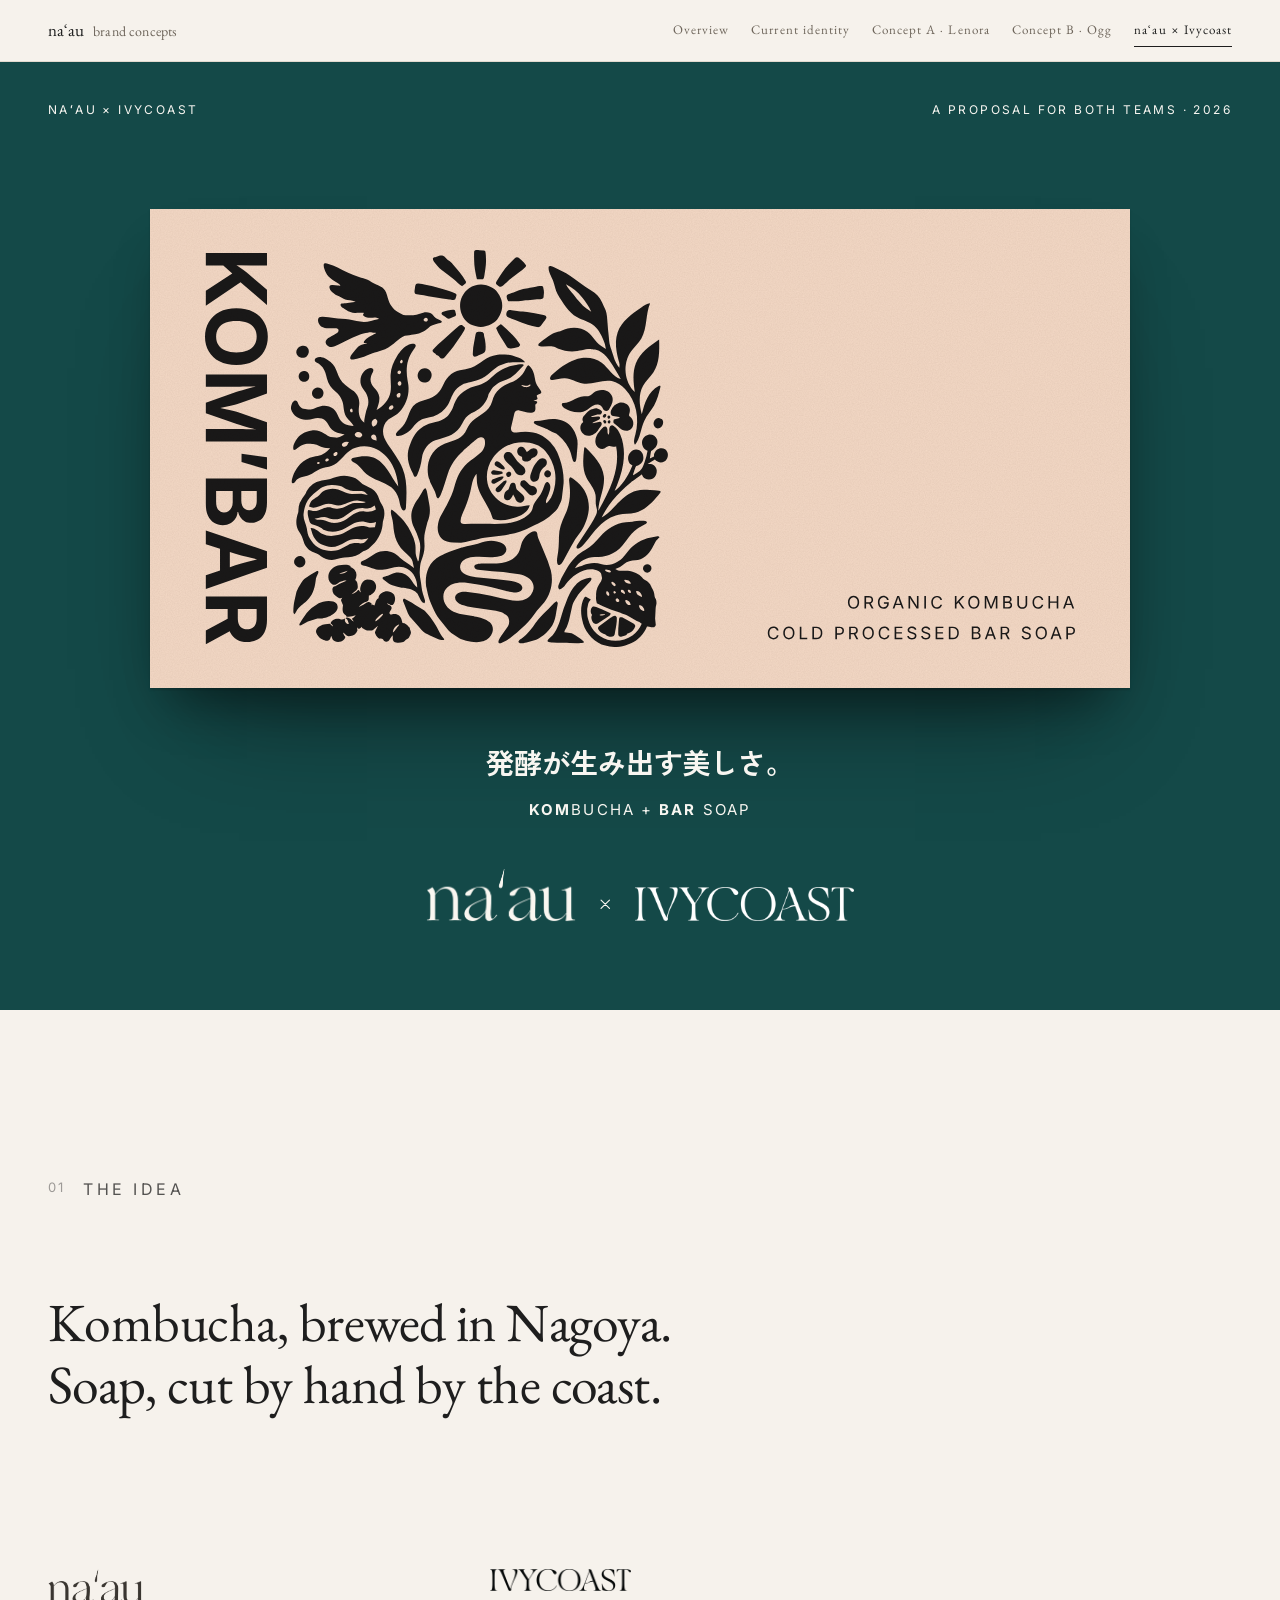
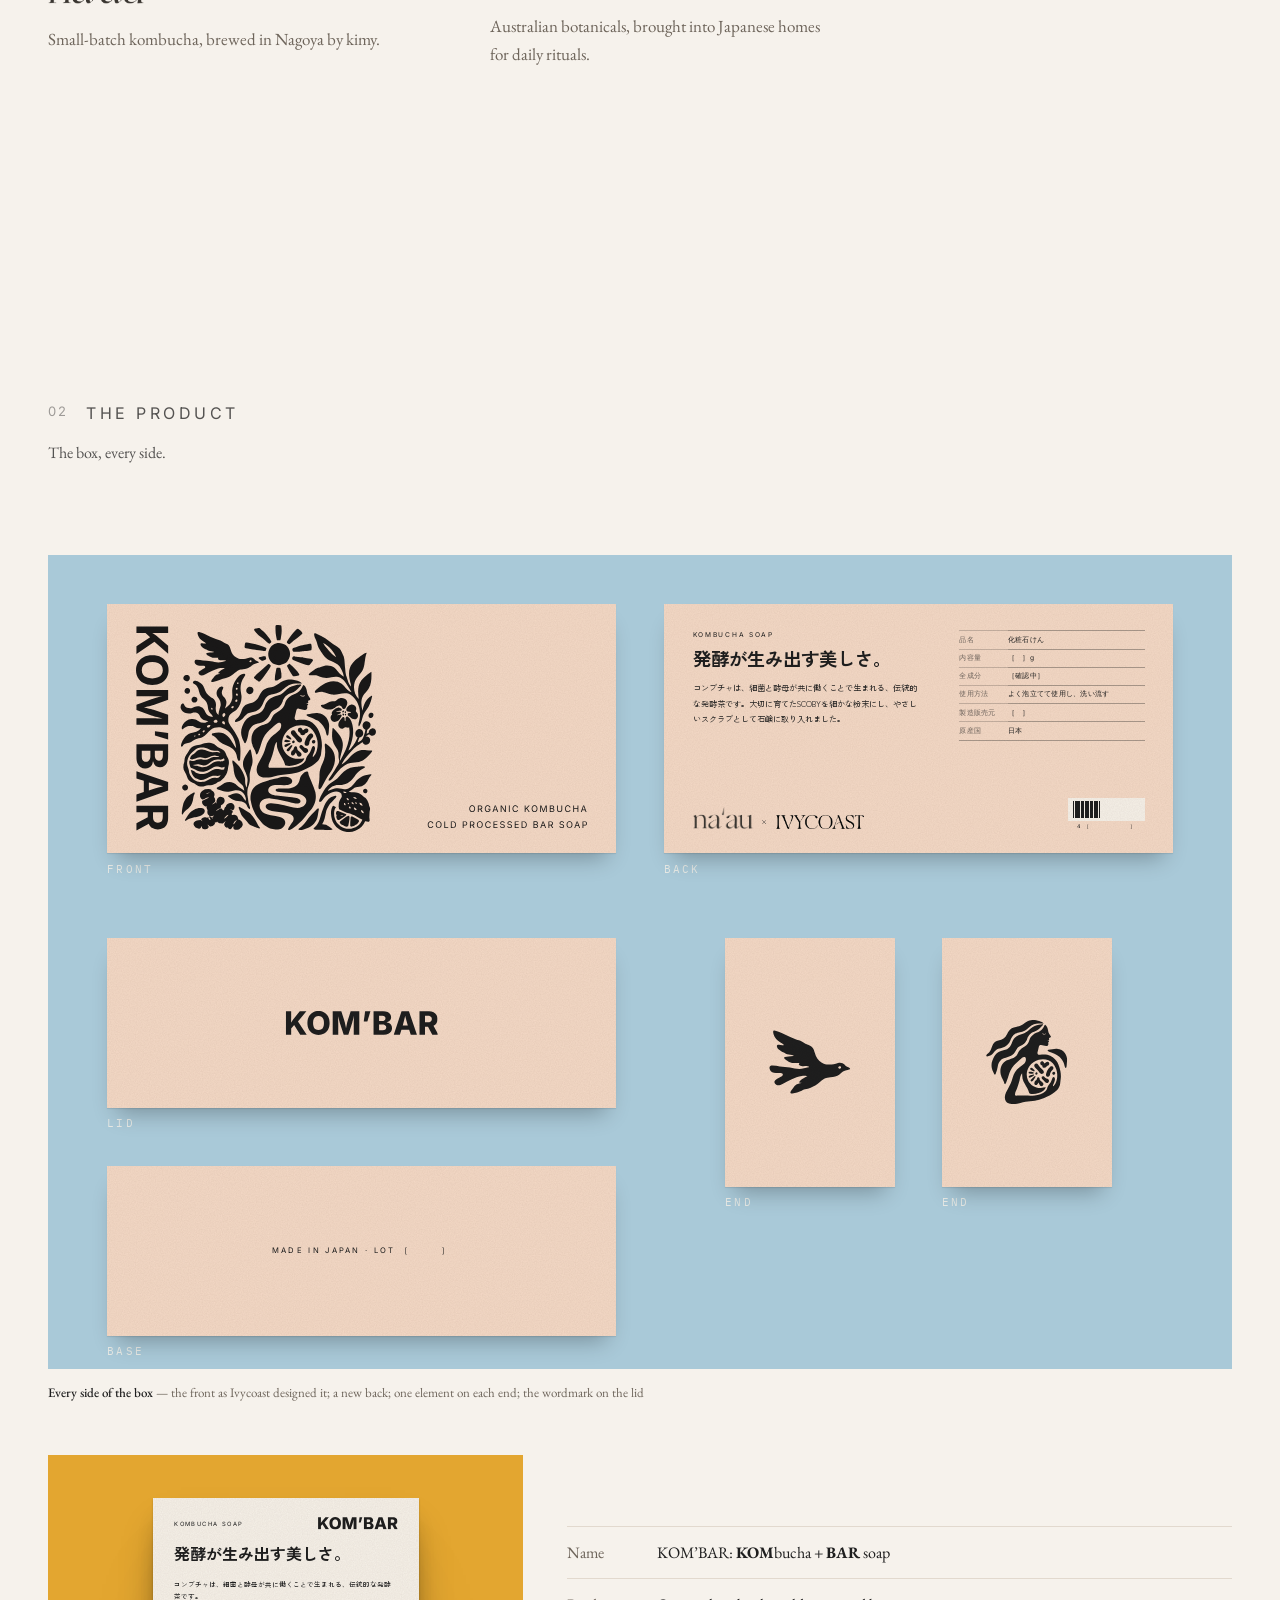
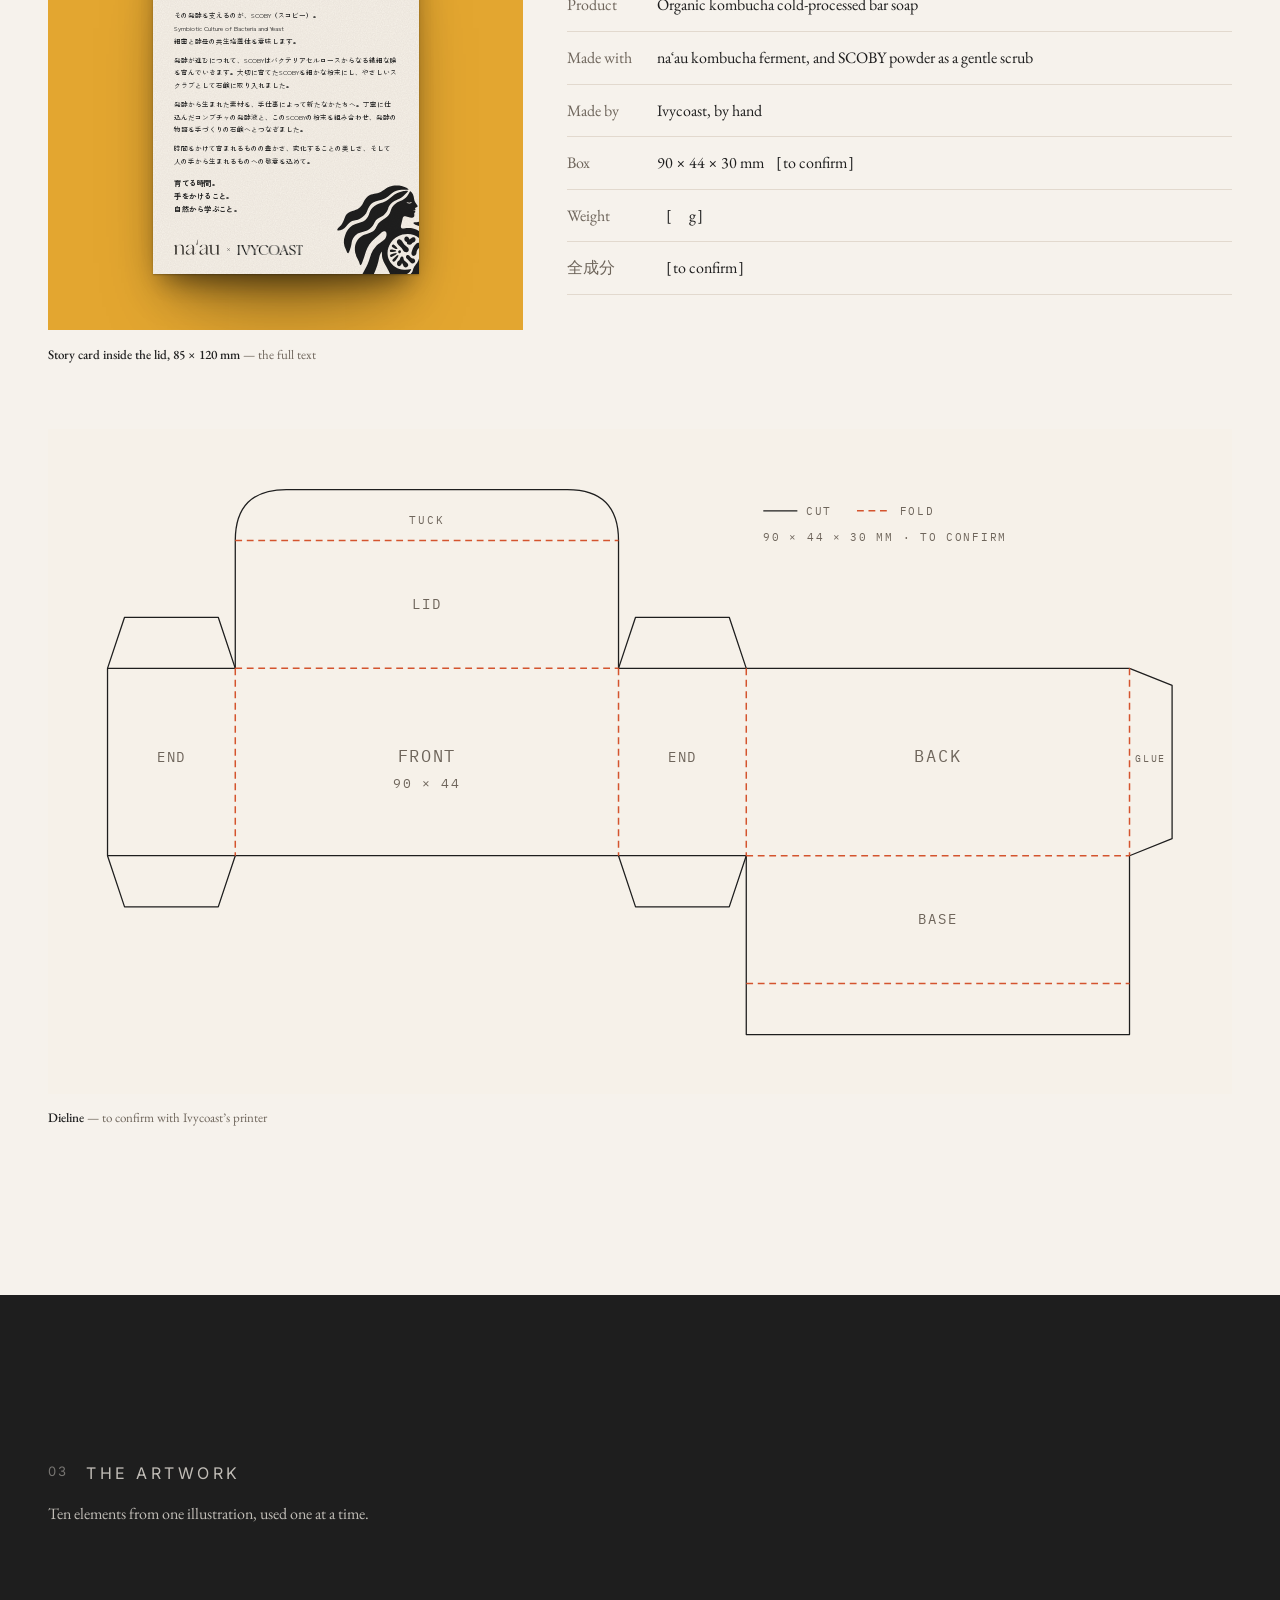
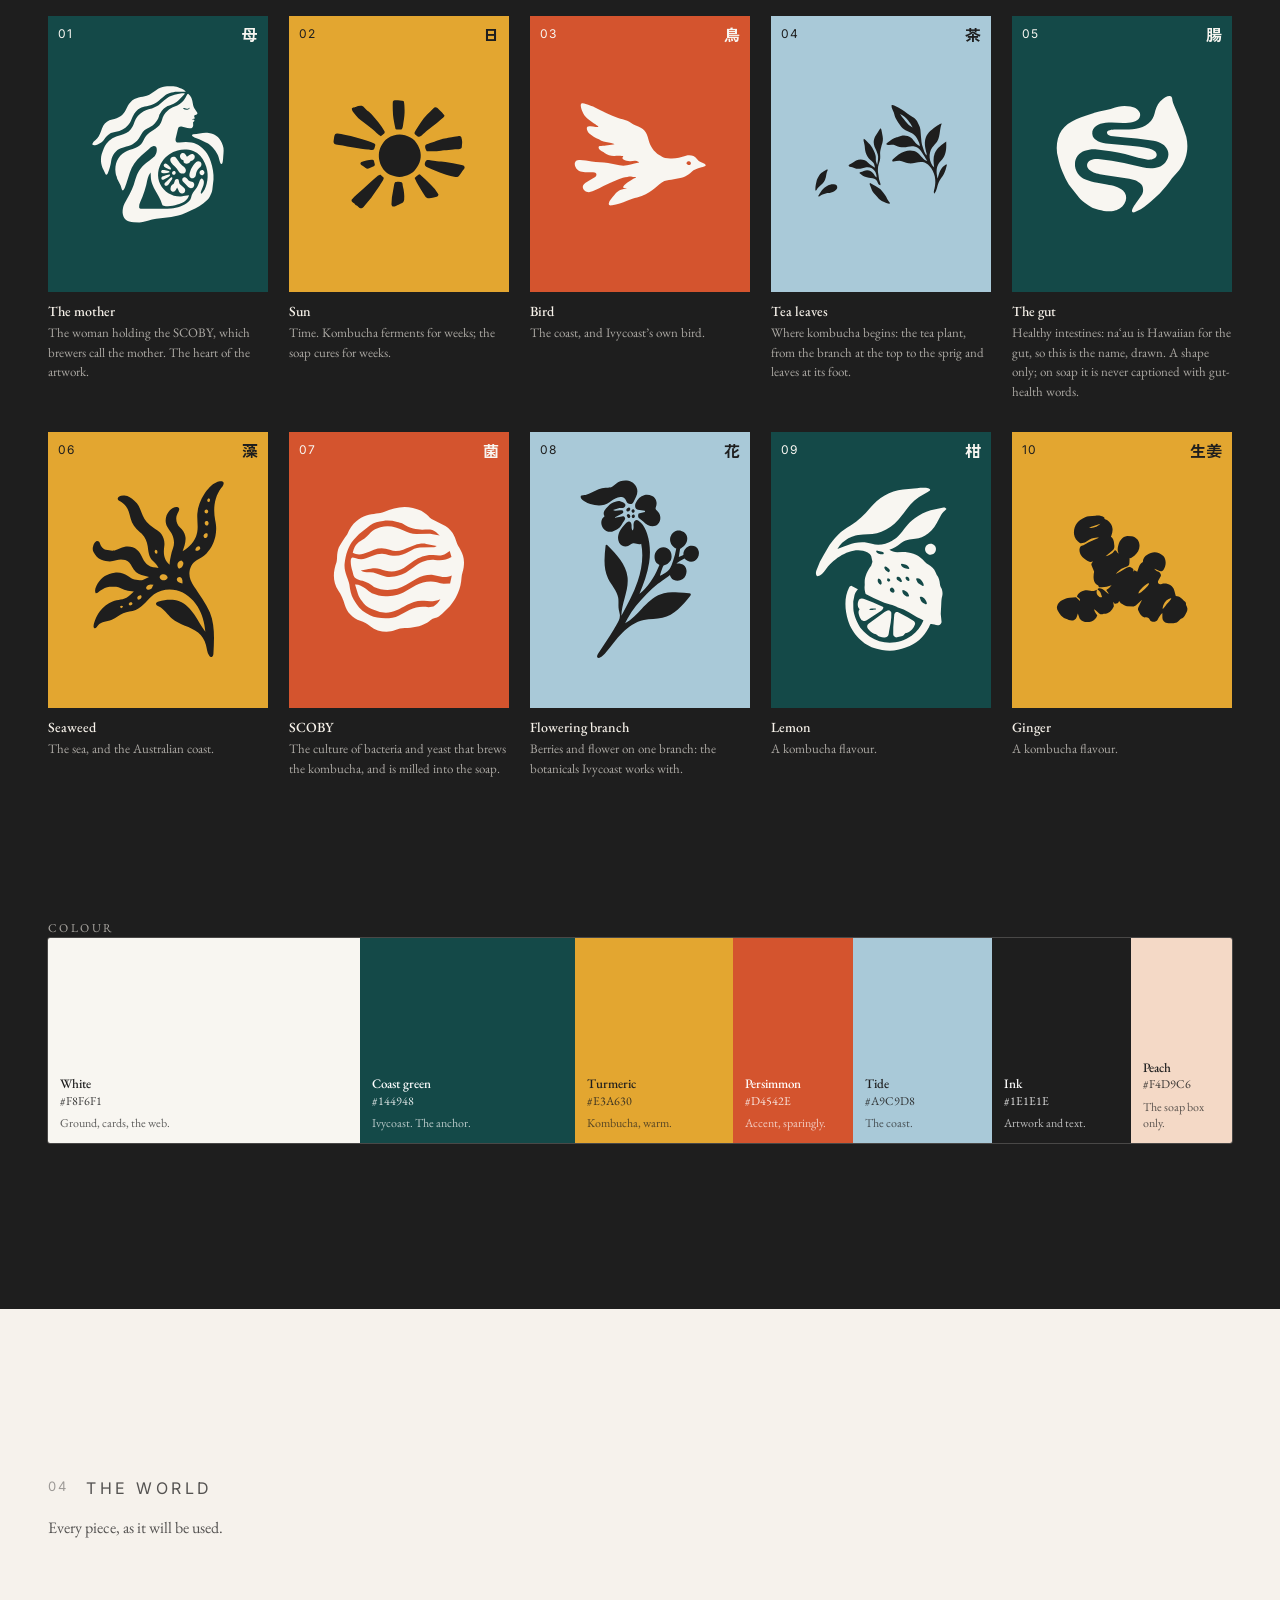
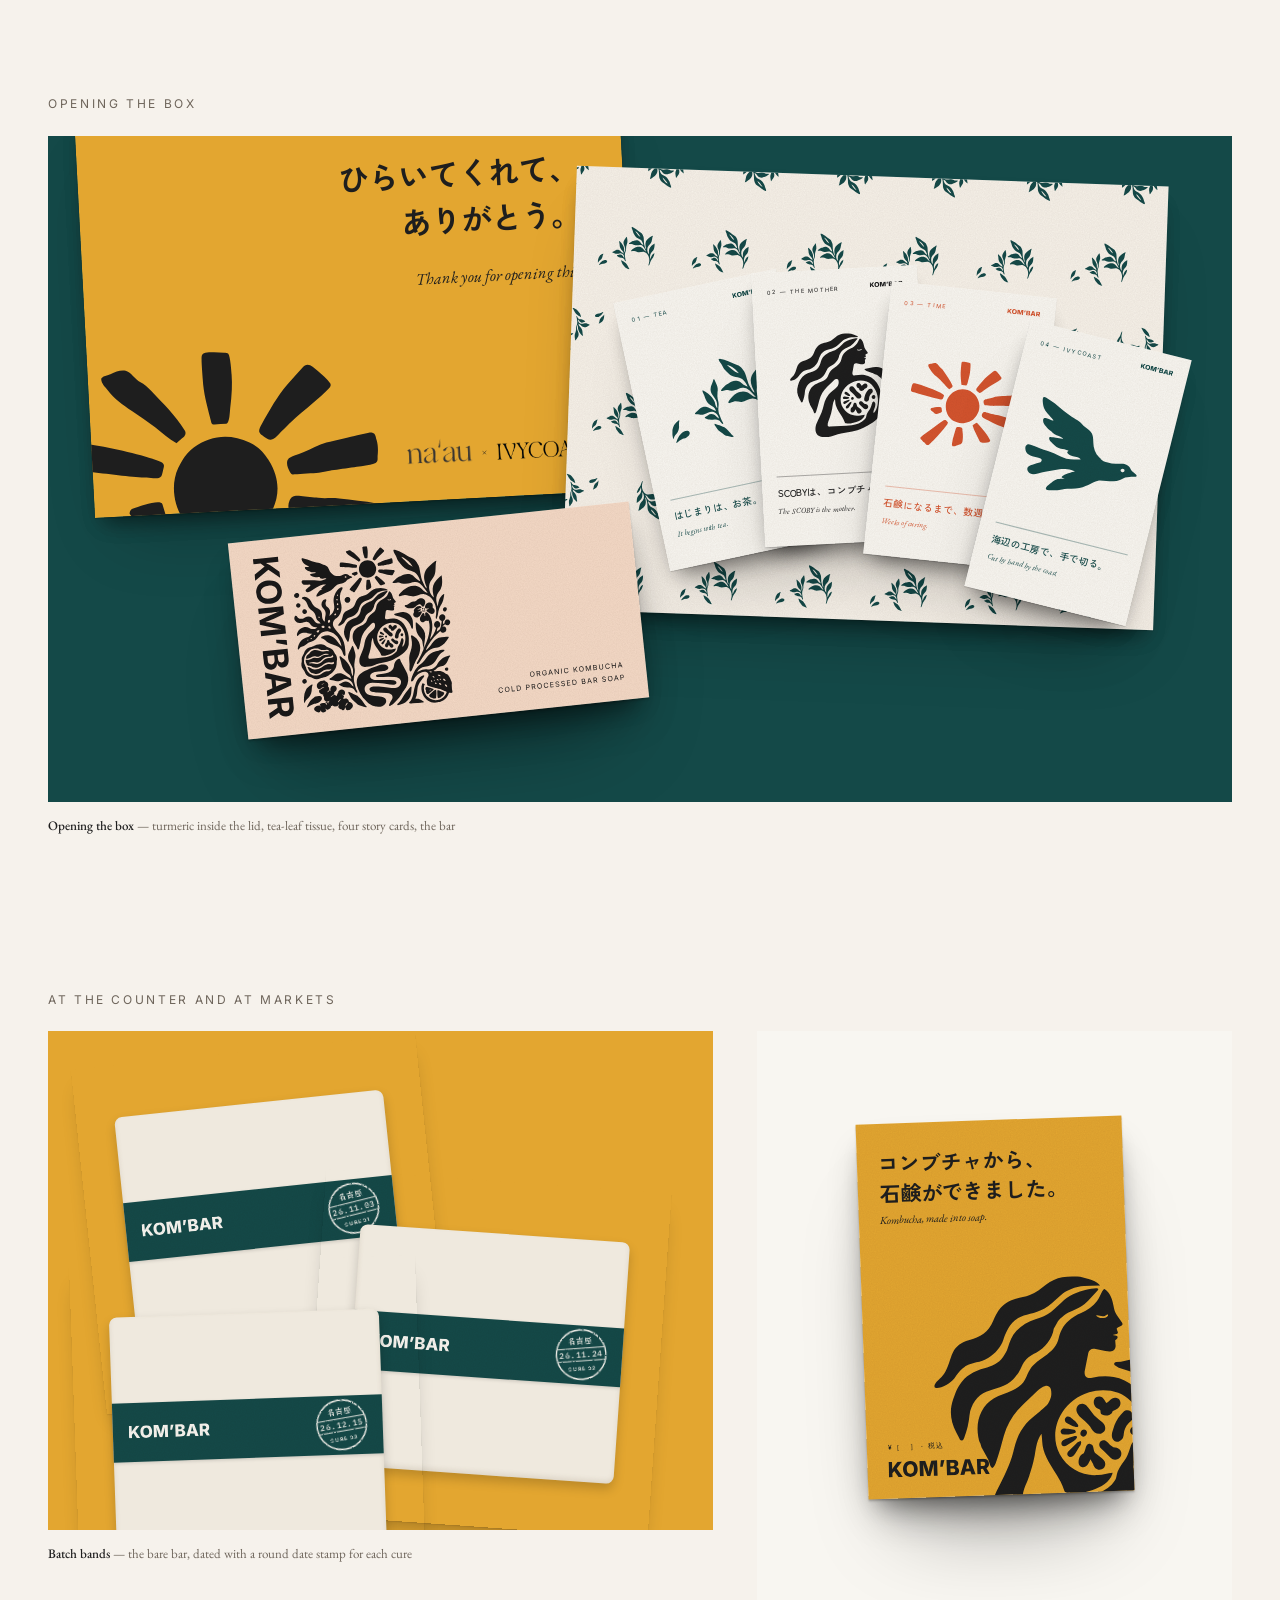
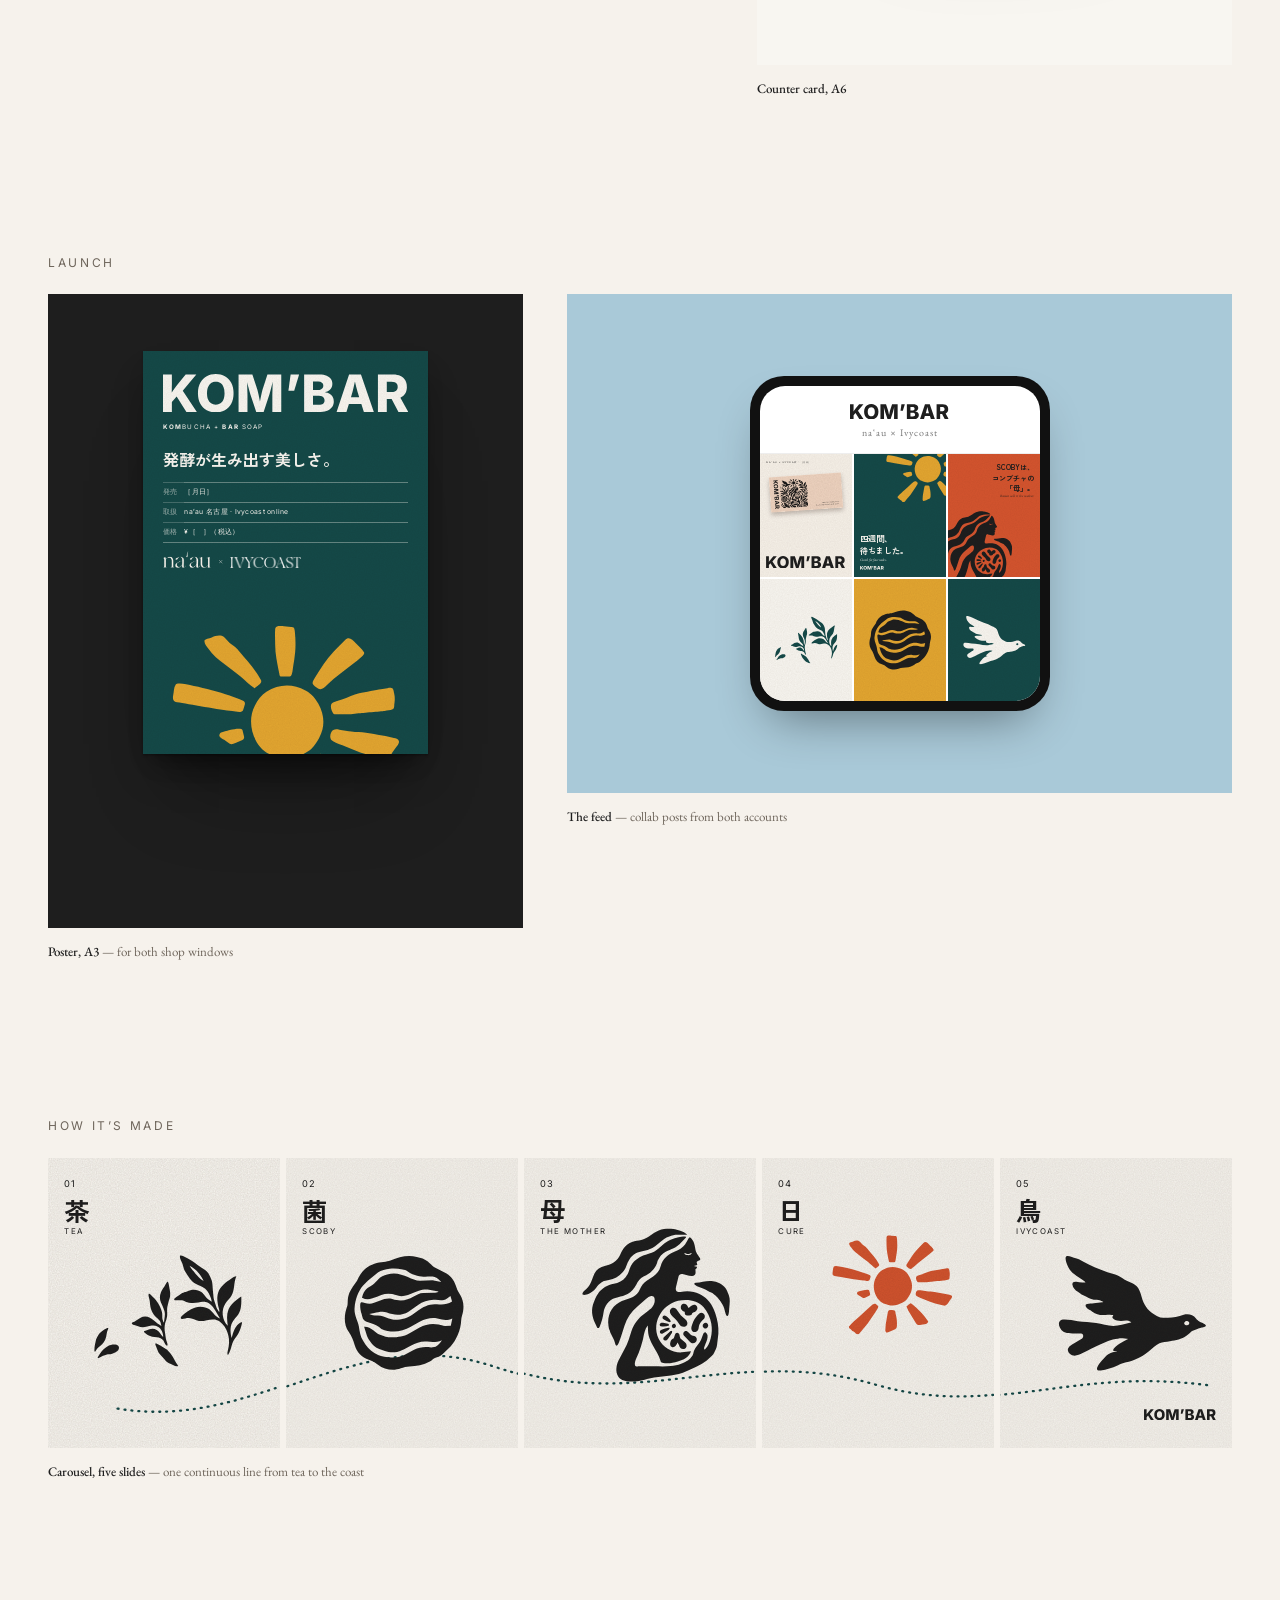
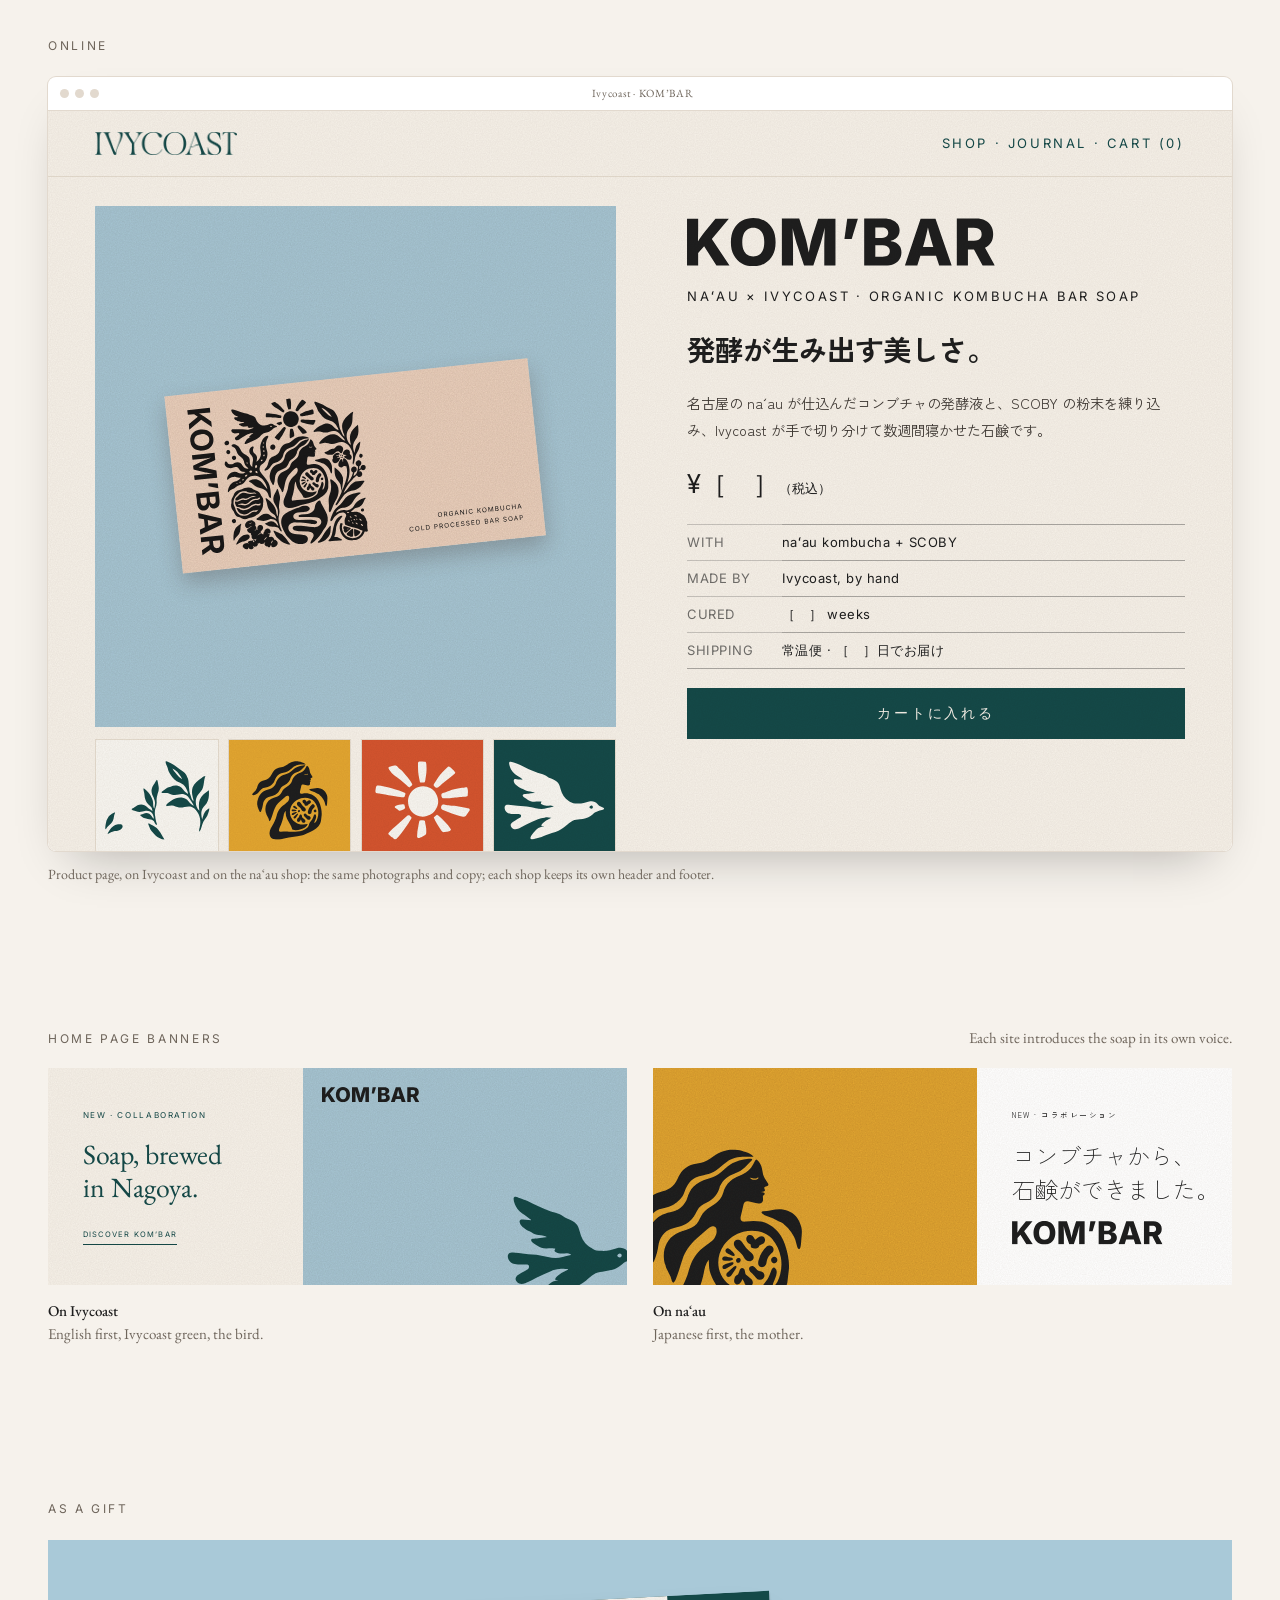
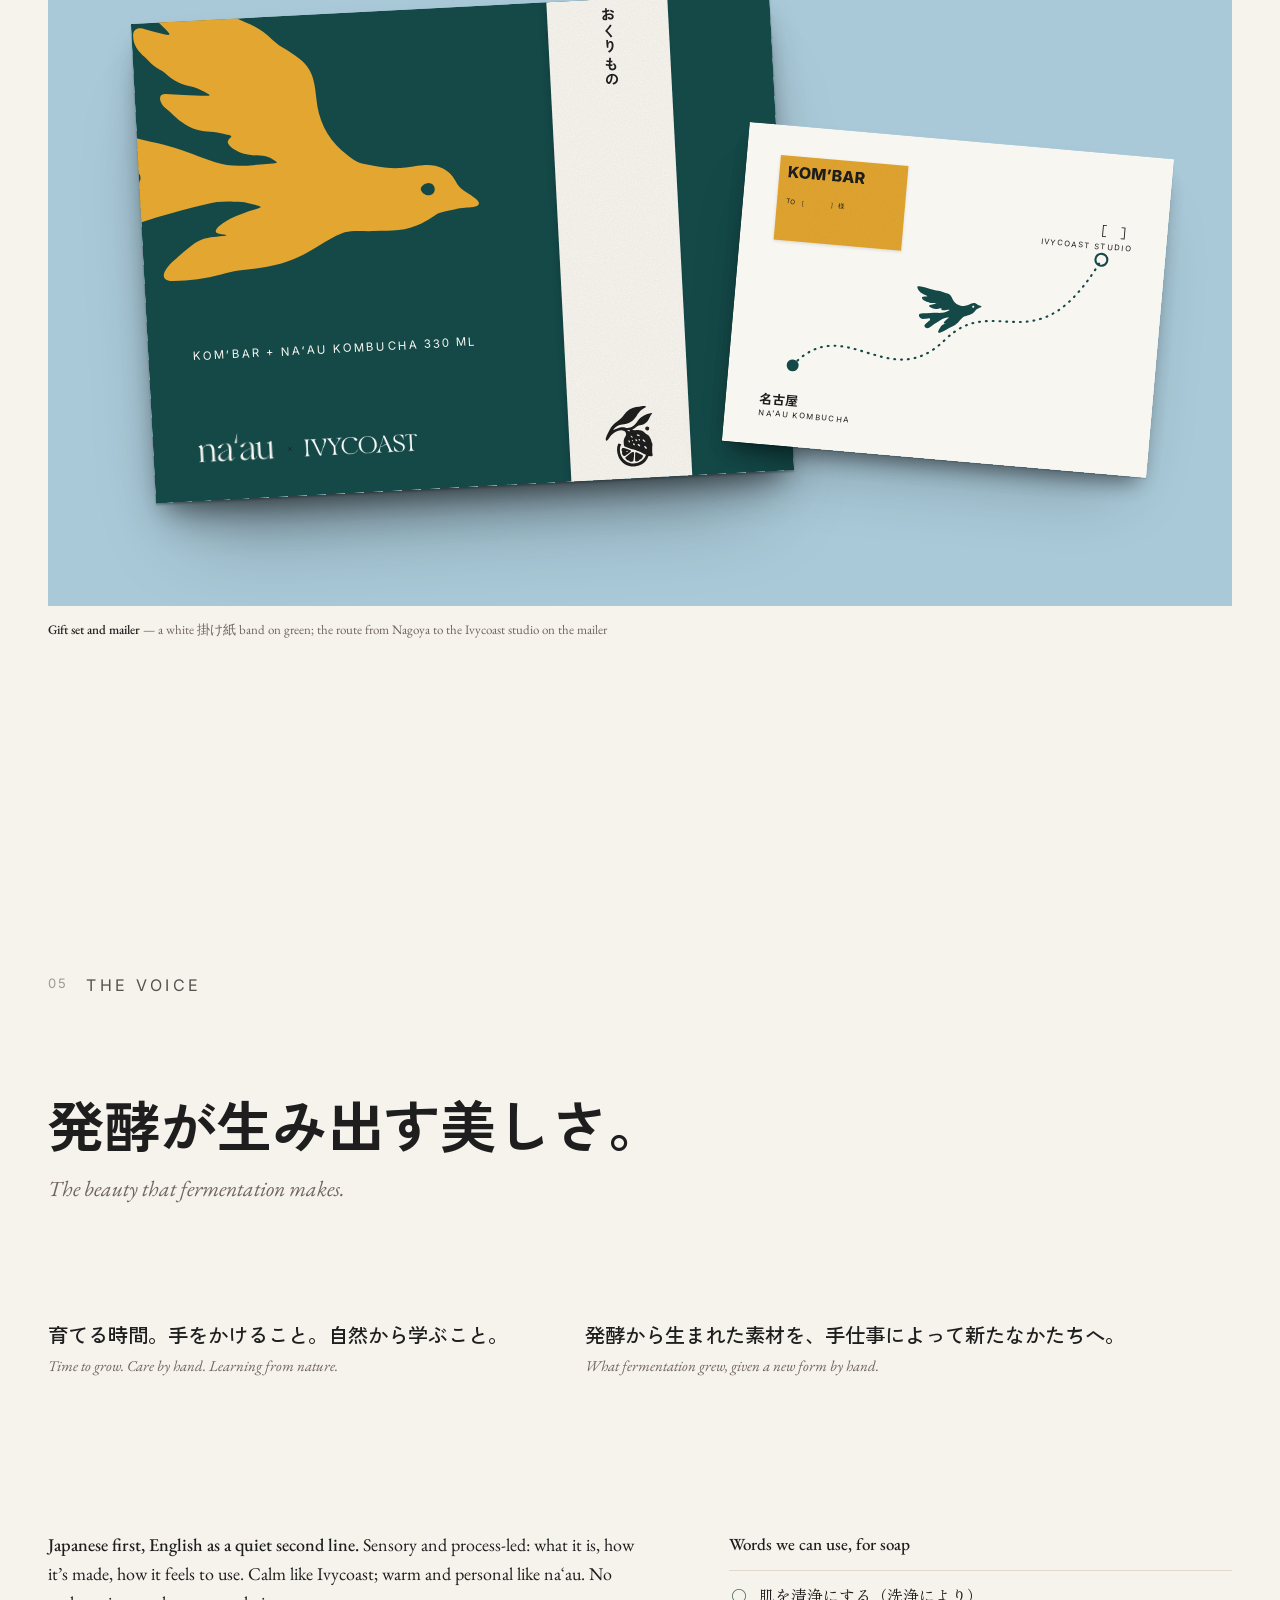
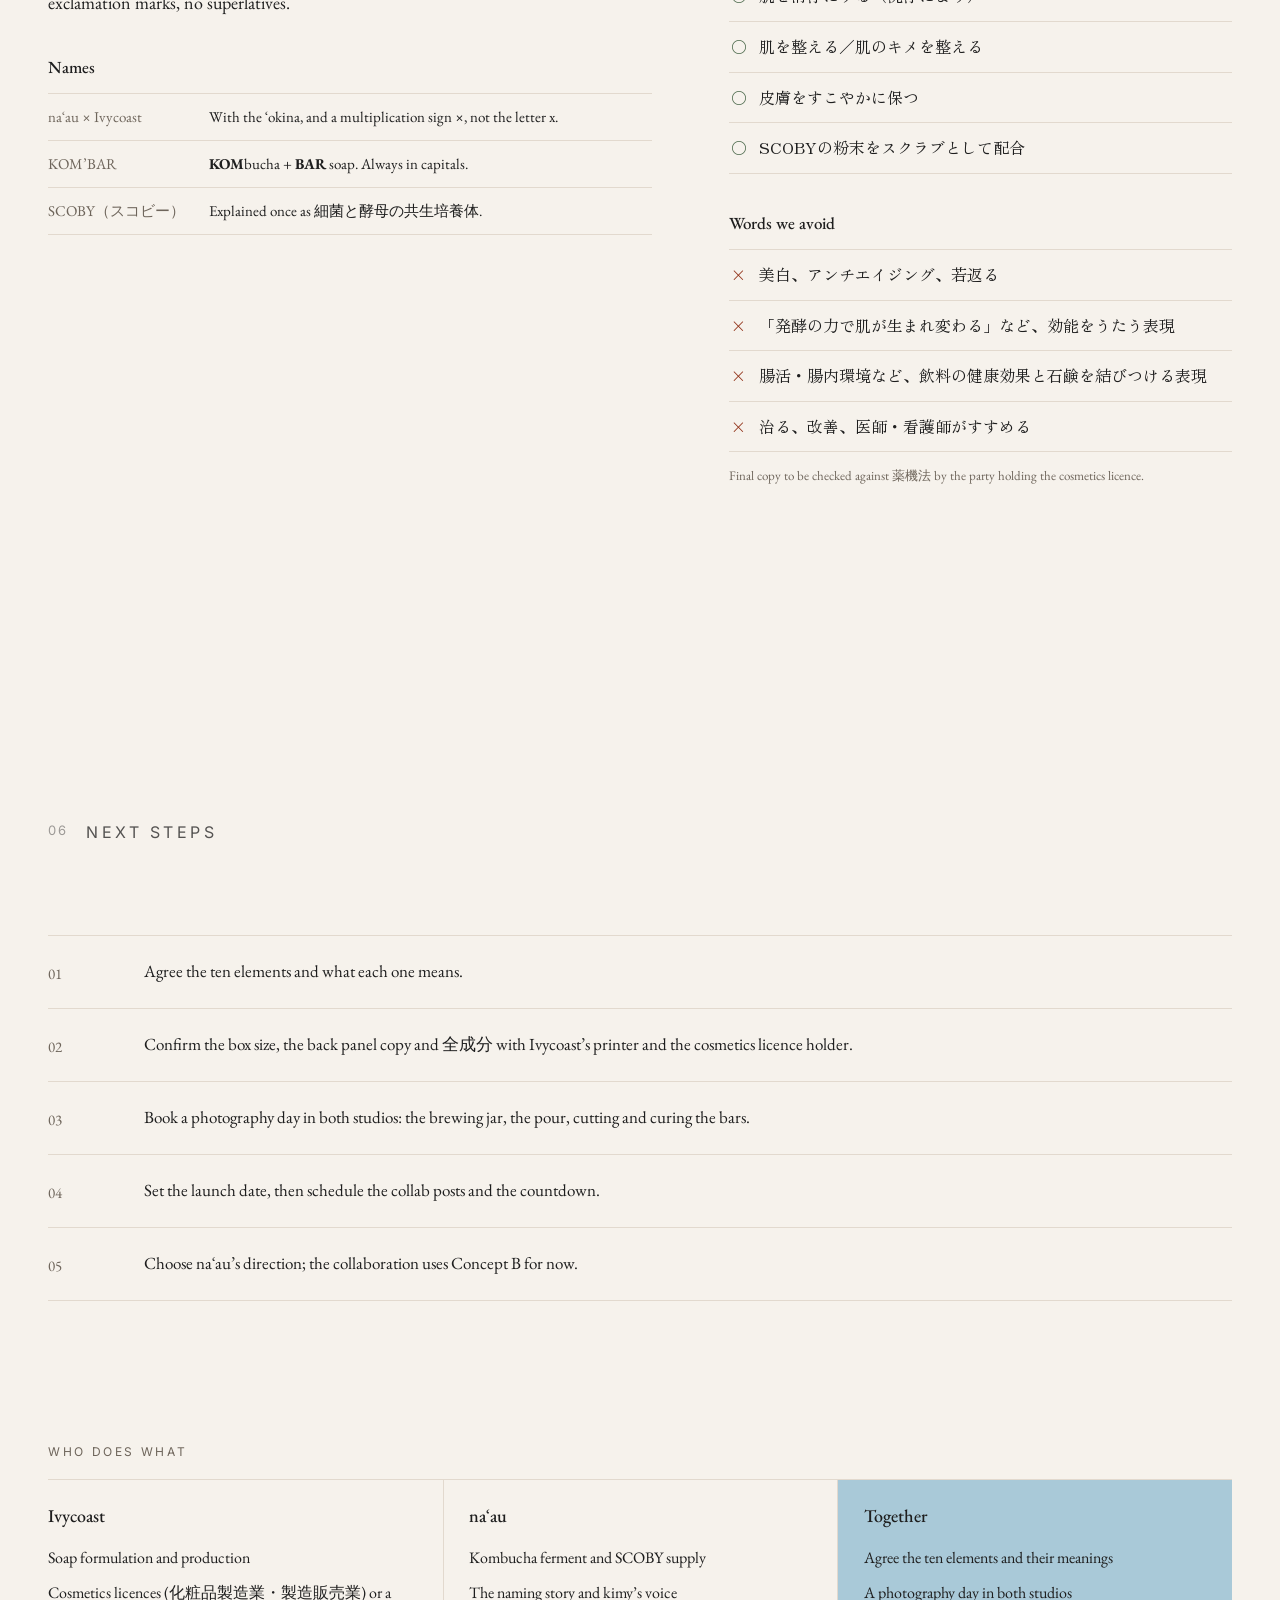
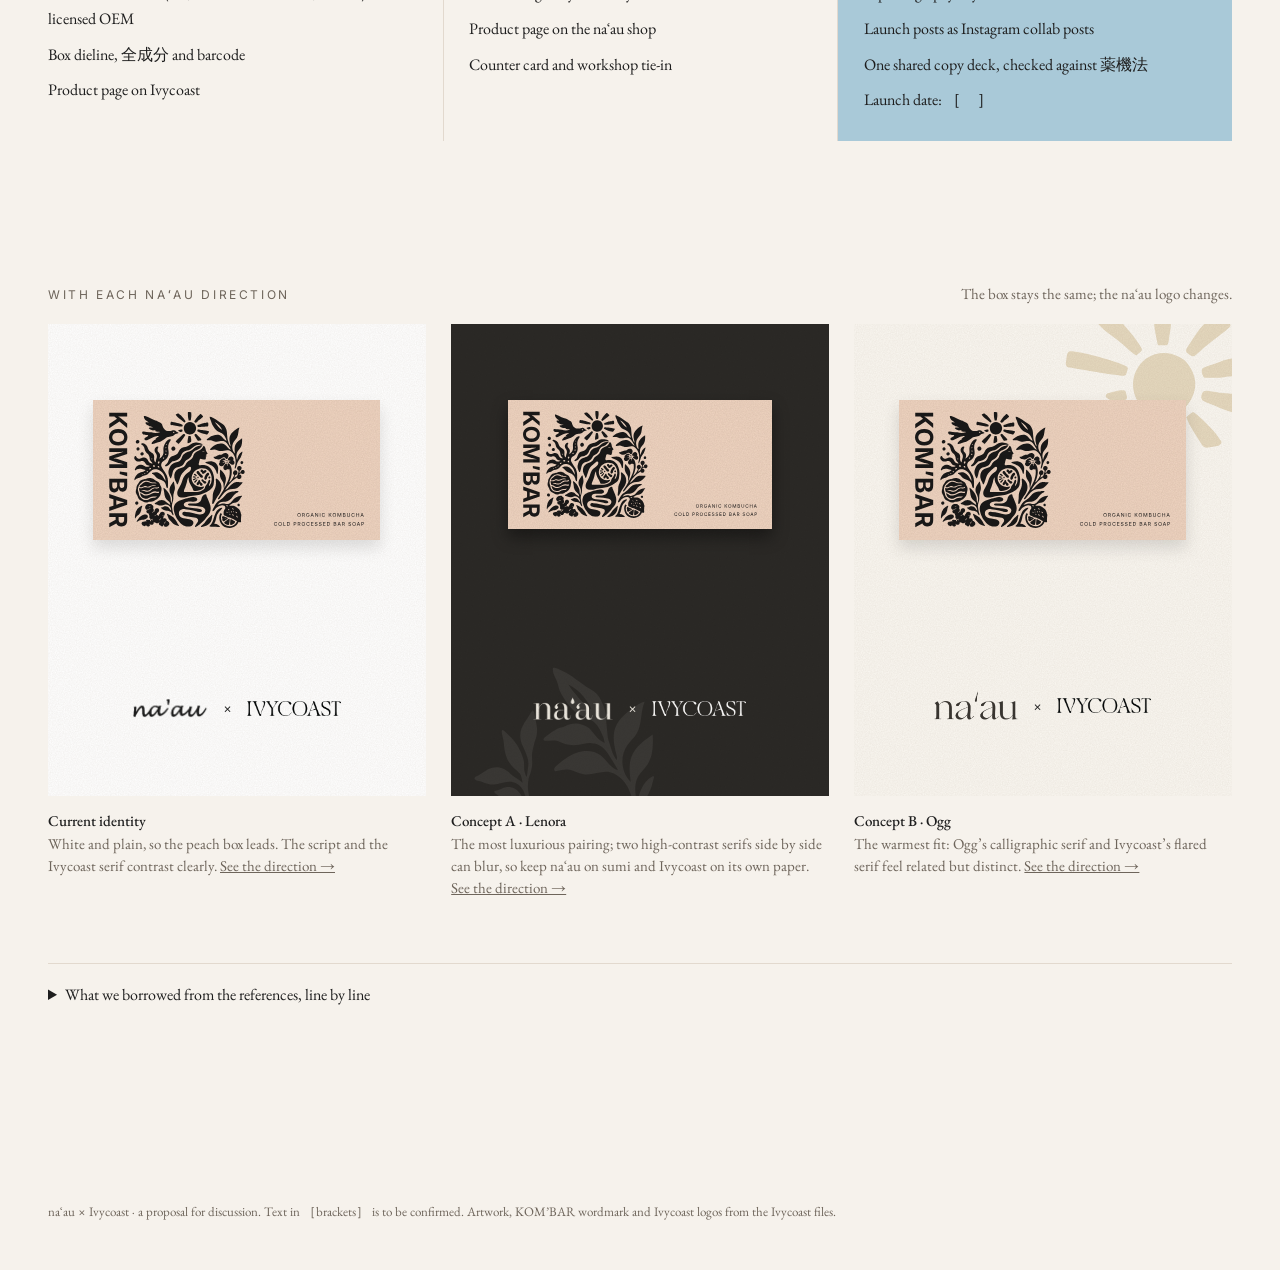
==== commit af27d56f: "Concept A as mixed media; new collab palette and aligned lockup - Concept A: labels, hero and gift b" ====
--- a/collab.html
+++ b/collab.html
@@ -1 +1 @@
-<!doctype html><html lang="ja"><head><meta charset="utf-8"><meta name="viewport" content="width=device-width, initial-scale=1"><title>naʻau × Ivycoast — KOM’BAR</title><link rel="preconnect" href="https://fonts.googleapis.com"><link rel="preconnect" href="https://fonts.gstatic.com" crossorigin><link href="https://fonts.googleapis.com/css2?family=EB+Garamond:ital,wght@0,400;0,500;1,400&family=Shippori+Mincho+B1:wght@500;700&family=Zen+Old+Mincho:wght@400;600;700&family=Zen+Kaku+Gothic+New:wght@300;400;500;700&family=Klee+One:wght@400;600&family=Yomogi&family=Inter:wght@400;500;700&family=IBM+Plex+Mono:wght@400;500&display=swap" rel="stylesheet"><link rel="stylesheet" href="assets/css/site.css"></head><body class="d-collab"><svg width="0" height="0" style="position:absolute" aria-hidden="true"><defs><filter id="lino" x="-8%" y="-8%" width="116%" height="116%" color-interpolation-filters="sRGB"><feTurbulence type="fractalNoise" baseFrequency=".03" numOctaves="3" seed="4" result="w"/><feDisplacementMap in="SourceGraphic" in2="w" scale="5" xChannelSelector="R" yChannelSelector="G" result="ink"/><feTurbulence type="fractalNoise" baseFrequency=".22" numOctaves="3" seed="9" result="g"/><feColorMatrix in="g" type="matrix" values="0 0 0 0 0  0 0 0 0 0  0 0 0 0 0  -16 0 0 0 11.6" result="holes"/><feComposite in="ink" in2="holes" operator="in"/></filter><filter id="brush" x="-8%" y="-8%" width="116%" height="116%"><feTurbulence type="fractalNoise" baseFrequency=".06" numOctaves="2" seed="2" result="w"/><feDisplacementMap in="SourceGraphic" in2="w" scale="1.6" xChannelSelector="R" yChannelSelector="G"/></filter><filter id="seal" x="-8%" y="-8%" width="116%" height="116%"><feTurbulence type="fractalNoise" baseFrequency=".05" numOctaves="2" seed="11" result="w"/><feDisplacementMap in="SourceGraphic" in2="w" scale="2.2" xChannelSelector="R" yChannelSelector="G" result="ink"/><feTurbulence type="fractalNoise" baseFrequency=".3" numOctaves="3" seed="5" result="g"/><feColorMatrix in="g" type="matrix" values="0 0 0 0 0  0 0 0 0 0  0 0 0 0 0  -12 0 0 0 8.7" result="holes"/><feComposite in="ink" in2="holes" operator="in"/></filter></defs></svg><svg width="0" height="0" style="position:absolute" aria-hidden="true"><defs><symbol id="k-mother" viewBox="381 325 542 563"><path d="M514.79,807.43c13.23-24.84,28.29-49.24,37.37-76.03,4.45-13.14,7.42-26.8,12.79-39.59,5.38-12.81,13.12-24.54,22.25-34.99,9.81-11.23,21-17.94,32.47-27.05,0,0,14.37-11.72,14.37-11.72,5.49-4.48,8.75-11.99,11.09-18.83,1.91-5.59,1.59-12.39.57-17.95-1.09-5.94-6.68-9.31-12.38-8.2-7.17,1.4-12.56,5.82-17.88,10.49l-33.05,29.01c-21.83,19.16-37.29,41.18-46.27,69.02-6.72,20.83-12.51,41.67-20.74,61.97-1.57,3.88-4.45,8.63-7.87,11.22-4.68-2.04-5.08-7.05-6.36-11.1l-2.84-9.04-14.05-28.07-2.24-8.59c-2.92-5.53-3.61-10.61-4.41-16.47-4.55-33.44,8.05-67.67,38.9-84.49,13.07-7.12,27.87-10.33,41.61-16.04,11.67-4.84,23.26-12.13,29.69-23.36,6.43-11.22,11.04-24.91,21.29-33.41l8.19-6.79,23.41-15.78c12.33-8.31,22.97-20.03,26.73-35.01,3.9-15.53,10.88-28.63,23.47-38.78,9.05-7.29,18.16-12.59,29.26-16.75,14.13-5.29,27.77-13.76,37.01-25.78,5.11-6.65,8.39-14.27,12.51-21.56,1.13-2,3.13-4.9,5.3-5.16,12.72,9.08,17.15,24.4,19.21,39.77.98,7.3,2.75,14.19,6.77,20.36l10.94,16.81c.8,1.23,1.27,3.84.95,4.89-1.3,4.21-7.51,3.44-12.54,7.37-2.41,1.89,1.75,7.46,1.58,10.75-.05,1.06-2.27,2.64-3.32,2.86l-8.9,1.86c3.48,1.65,9,1.01,10.46,3.09,2.58,3.67-2.32,7.2-4.99,9.2l.53,12.14c.13,3.11-1.5,7.43-3.42,9.14-2.98,2.66-6.83,3.88-10.83,3.33l-9.39-1.28-24.39-5.82c-6.46-1.54-12.73,2.41-14.21,8.67l-9.61,40.61c-.94,3.98-.61,9.67,1.86,12.64,3.54,4.26,9.53,4.1,14.51,3.31,16.36-2.6,32.17-3.2,48.7.04,26.57,5.22,48.9,22.49,63.46,45l4.14,7.06c4.85,8.27,8.01,16.73,11.11,25.96,8.01,23.88,12.72,48.58,11.33,73.86l-4.91,42.11c-.59,5.05-2.39,10.86-4.49,15.2l-5.62,11.6c-2.22,4.58-5.71,9.84-9.49,13.24l-17.85,16.05c-10.64,7.65-21.27,14.49-32.83,20.21l-11.35,5.61-24.03,11.28-19.21,7.85-14.71,4.18-28.86,5.9-61.23,7.46c-11.98,1.46-22.85,5.05-34.45,7.86l-21.14,5.11-13.36,1.81-23.54-.41c-6.37-.11-11.78-1.26-17.96-3.2-8.65-2.71-15.68-6.55-20.79-14.65-5.49-8.71-7.6-19.35-6.58-30.05s3.2-20.47,8.27-29.99ZM765.78,423.95c5.7.34,11,.1,15.05-4.84v-.03c.11-.46.05-1.2-.09-1.95-.16-.81-1.12-1.15-1.78-.64-10.28,7.9-16.47.64-23.79.89-.86.03-1.19,1.14-.52,1.67,4.92,3.87,6.66,4.63,11.14,4.9ZM602.98,733.6c-3.77,16.13-9.21,31.81-15.1,47.28-4.93,12.97-15.02,28.86-13.79,43.03.59,6.76,7.51,6.4,13.06,6.23,19.31-.6,38.64-.73,57.96-.41,20.09.34,40.25,1.18,60.24-.86,25.01-2.55,51.96-10.14,70.79-27.65,2.55-3.1,5.83-6.16,7.91-9.56,3.41-5.56,3.68-13.06,6.34-19.25,4.81-11.2,13.53-19.96,20.17-30.01,5.86-8.86,8.37-18.96,12.24-28.73,1.23-3.11,5.57-10.45,10.02-7.37,16.39,11.37-1.45,40.54-5.47,53.77-.89,2.93-1.2,5.97,1.02,8.37,1.31,1.41,12.81-15.11,13.63-16.68,3.94-7.58,6.76-15.95,8.88-24.21,4.43-17.3,5.26-35.53,2.26-53.14-3.76-22.1-13.53-43.12-27.88-60.33-21.77-26.11-61.77-31.24-93.19-23.15-25.17,6.49-47.83,22.29-62.62,43.68-19.15,27.7-23.67,63.73-8.67,94.36,15.52,31.7,49.52,51.85,84.82,50.07,11.16-.56,22.12-3.21,33.25-4.15-2.74,10.32-10.12,18.96-18.92,25s-18.99,9.73-29.22,12.77c-18.28,5.44-37.85,9-56.34,4.36-1.62-.41-3.3-.92-4.47-2.12-1.17-1.21-1.63-2.92-2.08-4.54-5.9-21.06-18.5-39.47-29.03-58.63-6.01-10.93-11.39-22.39-14.46-34.53-3.04-12.01-1.93-23.97-3.24-36.11-10.61,12.66-13.24,29.92-16.67,46.08-.46,2.16-.94,4.31-1.44,6.46Z"/><path d="M459.71,633.46c-2.4,17.83-6.76,33.82-13.5,49.96-1.02,2.45-2.96,6.82-5.66,6.81-4.41-.02-5.47-4.99-6.86-7.89l-5.26-10.93c-11.86-24.66-14.61-49.22-4.68-74.62l5.42-13.85c2.57-6.57,6.6-13.05,10.77-19.23,12.96-19.19,34.34-30.69,57.08-35.36,16.78-3.44,32.99-10.13,43.09-23.91,4.68-6.39,9.26-13.23,11.6-20.48,4.65-14.43,10.24-27.58,20.95-38.08,12.5-12.25,27.03-19.78,43.73-24.45l10.37-2.89c11.8-3.29,23.48-9.83,32.65-17.88l16.61-14.58c8.68-7.62,17.8-14.35,28.62-18.38l14.54-5.41,14.2-3.23c9.56-2.17,27.67-5.03,27.53-.84-.02.66-.66,2.19-1.12,2.67l-22.78,23.22-8.16,6.78c-8.24,6.84-18.01,10.32-27.76,14.29l-9.41,3.83c-7.6,3.09-22.06,14.67-26.5,22.06l-8.15,13.56c-3.71,22.01-22,43.49-41.74,52.5-13.79,6.29-24.3,12.36-31.5,25.95l-4.79,9.05c-7.53,14.2-17.46,25.68-31.53,33.59-10.8,6.07-22.92,8.32-34.86,12.04l-13.17,4.11c-19.5,6.08-36.63,28.69-39.72,51.61Z"/><path d="M448.16,526.8c-8.1,6.13-13.69,14.12-19.61,21.77-9.32,12.04-34.23,23.6-43.48,20.24-3.1-1.13-2.78-5.82-1.42-7.83l3.71-5.53c12.17-10,20.3-18.04,26.34-32.78l3.77-9.19c3.2-7.81,5.48-16.06,9.54-23.36,7.88-14.16,20.97-22.76,36.65-26.22,26.82-5.93,45.34-16.19,57.11-42.09,4.77-10.5,10.01-20.58,17.91-28.96,21.83-23.16,44.96-18.65,66.77-26.36,14.41-5.09,25.73-14.28,38.09-22.85,10.84-7.53,23.75-12.67,36.72-14.86,11.61-1.97,22.63-1.48,34.16-.57,8.86.7,17.12,3.85,25.41,6.66,9.4,3.19,18.21,6.61,25.66,15.2l-20.56-.14-15.93.02c-9.69.01-20.06,2.29-29.11,5.87l-10.27,4.06c-2.6,1.03-6.26,3.32-8.61,5.15l-10.71,8.36c-10.77,8.41-20,18.2-32.43,24.6-23.42,12.06-44.27,10.76-60.3,19.51-10.1,5.52-17.89,13.14-23.55,22.74-4.85,8.21-8.77,16.14-11.83,25.11-2.92,8.58-7.96,15.47-13.77,22.07-13.04,14.84-29.82,23.86-49.19,26.96l-17.03,4.14c-4.61,1.12-9.77,5.08-14.02,8.29Z"/><path d="M875.67,578.7l-8.55-8.06c-3.54-3.34-7.87-7.61-12.31-9.48l-9.2-3.87-12.46-6.68c-4.49-2.4-7.79-3.74-12.75-5.63l-19.44-7.4-7.85-5.01c-1.37-.87-2.76-3.78-2.05-5,.85-1.48,3.39-2.77,5.15-2.77,21.67-.03,41.12-9.44,63.19-5.27l10.24,1.93c18.94,5.16,35.54,18.71,42.63,36.84l4.52,11.55c5.92,15.14,3.28,30.75,1.92,46.61-.83,9.67-1.14,29.62-6.83,30.01-8.24.57-7.94-24.75-17.58-40.94l-7.88-13.24-10.75-13.6Z"/><path d="M758.84,659.08c6.52,5.47,8.74,14.25,5.55,19.77-1.62,2.8-5.08,5.92-8.97,6.62-9.11,1.63-16.94-4.15-21.03-11.96-3.54-6.75-8.48-12.1-13.85-17.2l-8.79-8.35c-8.4-7.98-13.51-18.51-6.88-26.97,3.21-4.1,8.51-5.22,13.48-4.2s7.52,4.58,10.69,9.07l12.4,17.56,9.13,8.72,8.28,6.94Z"/><path d="M729.68,742.59c-4.03,9.8-10.78,20.61-20.6,16.72-6.71-2.66-7.6-10.01-5.28-18.2,1.78-6.29,5.07-9.65,11.29-12.41,5.56-8.68,4.6-23.11,15.39-20.8,8.66,1.85,5.44,10.18,9.84,20.36l15.32,13.04c4.33,3.68,7.1,6.94,7.28,13.14.13,4.44-3.39,10.26-8.59,11.87-9.36,2.89-17.13-3.47-18.95-12.85l-5.7-10.84Z"/><path d="M795.75,704.59c-3.48,1.21-8.19.04-10.86-2.16-5.84-4.81-5.85-13.15-2.97-21.33l5.02-14.27c5.14-10.94,12.42-21.26,21.37-29.07,4.77-4.15,11.99-3.41,15.94-.61,5.2,3.69,6.56,10.41,4.1,16.58-1.81,4.55-6.46,7.33-10.03,10.73-6.42,6.09-10.35,15.11-11.22,23.88-.73,7.35-3.37,13.46-11.35,16.25Z"/><path d="M800.65,623.79c-5.94,11.28-17.62,7.71-18.41,15.77-5.68,5.85-15.38,6.97-22.82,2.78-5.9-3.32-.24-10.38-5.83-12.26-9.79-3.29-15.38-14.95-9.53-24.12,3.37-5.28,13.18-6.3,17.54-1.91,3.69,3.71,5.51,7.49,8.45,12.73,6.82-2.62,10.21-10.58,20.24-11.16,4.52-.26,8.55,2.35,10.08,5.36,2.17,4.27,2.52,8.55.27,12.81Z"/><path d="M796.65,722.63c5.64,6,4.03,14.94-1.22,19.53s-14.55,4.78-20.07-1.21l-13.63-14.82-7.13-6.9c-3.86-3.73-4.94-8.12-2.83-13.13,1.78-4.23,7.76-7.04,12.78-4.52,7.03,3.52,9.24,11.52,17.95,15.49,5.17.87,10.46,1.63,14.15,5.56Z"/><path d="M695.87,728.52c-2.91,4.43-6.98,7.93-12.38,7.38-1.92-.2-5-2.82-5.51-4.58s.22-6.18,1.65-7.51l21.85-20.39c1.47-1.37,5.62-2.56,7.72-3.19,2.63,5.24-.65,9-3.17,12.83l-10.16,15.46Z"/><path d="M675.72,709.98c-2.71,1.53-7.47,1.46-9.42-1.3-2.39-3.38-.63-9.33,3.19-11.08,8.69-4,26.62-9.98,30.45-8.21,3.29,1.52-.61,7.26-7.38,11.09l-16.83,9.51Z"/><path d="M692.51,650.29c5.77,5.27,14.31,13.29,12.03,17.19-2.54,4.36-18.88-4.03-27.21-9.95-2.05-1.46-2.82-5.86-2.2-7.81s3.45-5.22,5.96-5.46c4.51-.44,8.28,3.16,11.42,6.03Z"/><path d="M695.34,674.74c1.9.37,4.43,4.21,3.26,5.88-9.6,4.11-20.25,4.65-30.49,2.91-2.1-.36-4.02-4.62-3.65-6.44s2.54-5.13,4.62-5.68c4.45-1.18,8.32-.16,12.45.64l13.82,2.69Z"/><path d="M833.89,691.99c-4.55,1.27-9.27-1.61-11.11-5.4-1.93-3.98-1.53-8.82,1.91-12.14s8.01-4.9,12.63-1.75c3.33,2.27,5.06,6.88,4.24,10.46-.93,4.03-3.27,7.6-7.66,8.83Z"/><path d="M721.51,688.06c-3.19,3.18-6.69,3.76-9.64,1.34s-3.9-6.65-1.74-10.07c2.61-4.13,7.56-5.8,10.95-3.05,3.7,3,4.1,8.12.42,11.78Z"/></symbol><symbol id="k-sun" viewBox="436 15 394 326"><path d="M673.83,231.44l-8.34,5.22c-13.94,7.05-29.85,11.41-45.22,6.73l-9.98-3.04c-31.28-9.52-47.75-54.6-31.23-86.04,5.01-9.53,11.23-18.15,20.03-23.92,21.58-14.14,45.31-14.53,67.49-2.41,10.91,5.96,16.5,12.8,22.28,23.19,10.49,18.86,11.82,38.97,1.68,58.34-3.89,7.44-10.43,17.99-16.72,21.93Z"/><path d="M519.86,338.81c-.49-.11-1.61.47-2.16.24-1.88-.79-3.59-1.76-4.98-3.27-1.27-1.37-2.33-2.97-3.87-4.06-1.37-.98-3.02-1.47-4.58-2.12-2.52-1.05-3.29-3.79-5.4-5.4-3.19-2.43-8.2-4.28-7.72-9.15.08-.8.44-1.56.96-2.18,9.59-11.63,21.35-20.96,32.51-31.03l19.53-17.63c8.55-7.71,16.17-15.47,25.39-22.59.37-.29.79-.51,1.24-.67l3.94-1.38c1.5-.53,3.17-.19,4.35.88l7.5,6.8c1.55,1.41-.51,6.18-1.54,7.86l-9.02,14.71c-.04.06-.08.13-.12.19l-23.94,34.81c-.06.09-.12.17-.19.25l-9.24,11.52s-13.66,16.43-13.69,16.47c-2.74,3.3-4.7,6.71-8.98,5.75Z"/><path d="M757.96,167.43c-4.02.46-8.95,1.6-12.97,1.58-7.89.06-23.58.21-28.2.21-1.65-.02-2.49-1.62-3.28-2.93-2.34-4.32-4.31-10.17-2.23-14.81,1.78-2.81,5.67-3.64,8.62-4.87,3.58-1.27,7.24-2.3,10.84-3.48,9.63-3.09,18.61-7.94,28.38-10.19,11.31-2.27,29.51-5.52,37.63-6.96,3.55-.57,7.69-1.26,11.32-1.84,3.26-.51,4.55-.91,7.07-.17,4.04,1.04,3.69,5.88,4.6,9.17,1.59,6.5,1.2,12.78.21,19.24-.25,3.03.31,6.77-2.84,8.3-4.17,1.94-9.33,2.19-13.84,2.67-6.65.6-38.96,3.46-45.23,4.08h-.09Z"/><path d="M818.62,232.34c-4.5,6.72-8.72,15.63-18.35,13.35-9.12-2.04-18.43-4.56-27.29-7.01-12.83-3.57-25.18-8.5-37.3-13.92-6.89-2.73-14.16-4.88-20.69-8.56-6.55-3.21-6.84-9.69-3.86-15.84,2.95-6.01,7.93-5.77,13.92-4.61,5.96.92,15.74,2.44,20.65,3.2,8.63,1.46,16.63.5,25.38,2.24,15.15,2.48,30.03,4.8,44.64,8.15,4.85,1.14,7.89,1.3,10.59,3.3,3.72,3.6,1.06,7.82-1.9,11.76-1.94,2.63-4,5.32-5.68,7.78l-.11.16Z"/><path d="M716.44,107.15c-4.02,3.51-10.34,9.38-14.07,12.75-2.92,2.52-5.95,5.77-10,6.15-2.44.17-5.47-2.14-7.94-3.99-2.2-1.82-5.32-3.82-5.57-6.56-.23-3.04,2.05-6.45,3.69-9.05,10.15-15.95,20.09-32.22,33.24-45.93,6.11-6.51,12.53-12.72,18.86-19,6.98-7.76,12.8-.89,18.42,4.38,5.08,4.99,10.83,9.98,14.57,16.13,1.05,2.33-.56,4.42-2.21,5.99-6.11,6.04-13.25,11.25-20,16.57-9.57,7.54-19.55,14.71-28.89,22.47l-.12.1Z"/><path d="M578.76,124.16c-9.16-5.37-16.76-13.84-24.9-20.6-8.74-7.25-17.72-14.22-26.91-20.9-10.95-7.96-20.34-15.59-28.06-26.78-2.8-4.07-6.76-7.77-6.92-13.33-.1-3.53,9.67-4.77,11.41-5.53,6.58-2.85,12.42-4.66,18.53-3.25,5.49,1.27,11.67,11.66,16.68,14.49s9.28,7.19,12.99,11.6c13.55,16.08,27.59,30.99,37.79,49.55,1.87,3.4.15,6.41-2.54,8.49,0,0-8.08,6.27-8.08,6.27Z"/><path d="M732.91,307.61l-9.54,1.55c-4.8.78-9.92-1.1-12.44-5.09l-8.2-12.97-10.3-16.85-7-11.84-6.25-13.92c4.14-4.39,8.47-7.63,13.47-10.93,2.38.96,4.7,2.47,6.48,4.07l11.64,10.41,18.02,17.97,10.44,11.66,10.61,15.35c1.6,2.32-2.67,6.97-4.92,7.82-4.09,1.55-7.27,1.99-12,2.76Z"/><path d="M558.2,163.09c-3.87,4.45-12.93.63-18.08.58-19.6-1.36-75.79-12.37-95.23-15.08-6.88-.53-8.09-6.49-6.85-12.26,1.39-5.69.65-13.18,4.18-18.28,1.67-2.08,4.69-2.22,7.26-2.02,25,2.35,86.71,18.86,109.33,29.82,2.99,1.78,3.92,3.75,2.85,6.79-1.13,3.39-1.77,7.29-3.37,10.33l-.08.12Z"/><path d="M644.14,94.77c-.87,4.59-2.24,9.11-4.4,9.12-4.68.03-9.37.1-14.05.09-4.1-.01-3.69-2.31-4.61-6.26-1.28-5.51-2.3-11.07-3.32-16.64-.49-2.68-.98-5.36-1.42-8.05-1.29-7.96-2.1-16-2.12-24.07,0-4.14-.52-19.47-.16-23.59.28-3.17-.23-6.24,3.29-7.73,2.85-1.2,8.84-.74,12.22-.42l12.16,1.14c1.53.14,4.19.41,4.87,1.46,2.35,3.63,2.58,21.48,2.68,25.61.15,5.86-.12,11.73-.66,17.57-.7,7.55-1.85,15.06-3.16,22.52-.2,1.14-.58,5.23-1.34,9.26Z"/><path d="M631.23,328.07c-5.64,2.59-11.6,6.35-17.85,5.35-1.45-1.1-3.35-4.92-3.24-6.74l1.27-20.27,2.36-13.32,4.45-24.7c.43-2.38,1.37-5.41,2.84-6.78,2.77-2.58,15.6-2.24,19.12-.05,4.04,2.52,2.89,8.06,3.87,11.83,3.44,13.27,5.13,26.31,3.96,39.8-.53,6.09-4.09,9.06-9.53,11.56l-7.25,3.33Z"/><path d="M545.53,219.02c-4.42,1.9-9.01,2.92-12.24-.44-6.36-6.63-13.24-6.65-15.46-11.95-.61-1.46,1.29-5.33,2.88-5.85,11.27-3.73,35.48-10.37,37.1-3.84l2.72,10.95c.81,3.24-1.97,5.52-4.9,6.78l-10.09,4.35Z"/></symbol><symbol id="k-bird" viewBox="150 54 370 290"><path d="M499.14,217.55c-2.03-1.59-3.59-3.58-5.19-5.57-7.35-9.66-19.67-11.63-30.64-8.88-6.59,1.51-13.45,4.22-19.92,5.67-7.97,1.82-16.09,1.9-24.32,1.74-4.72-.17-9.7-.15-14.28-.99-5.85-1.36-11.23-5.31-16.52-8.32-15.08-9.12-25.3-25-29.58-41.86-6.54-26.47-12.3-31.25-37.48-41.46-8.1-3.12-14.28-9.13-22.35-12.53-8.08-3.88-17.15-4.93-25.51-8.11-21.82-8.12-42.74-17.49-63.35-28.44-8.66-4.41-17.98-6.9-27.11-10.15-5.5-2.13-14.5-4.92-14.05,3.99.29,7.47,3.68,15.69,7.18,22.33,6.83,14.1,21.84,21.45,33.79,30.17,2.15,1.56,4.87,3.44,6.82,5.03,1,.94,1.69,1.36,1.52,2.14-.41.84-4.33.42-7.65.22-5.04-.35-9.84-.92-14.9-1.61-5.34-.92-10.77.72-9.66,7.47,1.39,8.45,6.63,13.12,13.42,17.41,3.13,2.17,6.05,4.65,9.37,6.53,3.52,2.04,7.62,2.9,10.94,4.82,9.57,6.54,15.89,7.82,27.21,8.67,4.82.5,9.54,2.2,14.02,3.9,3.31,1.27,1.88,1.61-.7,1.96-6.42.83-14.48,1.9-20.92,2.58-5.08.55-12.16.8-16.82,1.66-4.17.86-4.38,3.99-2.62,7.39,2.44,4.28,6.99,6.09,10.99,8.69,1.59,1.06,3.16,2.21,4.75,3.28,8.07,5.5,17.44,8.78,27.31,8.48,3.91-.09,7.84-.75,11.73-.71,3.11,0,6.29.36,9.4.45,1.1.1,4.61-.12,3.76,1.49-.55,1.1-2.66,3.15-2.25,5.05.2,1.35,1.75,2.68,3.03,3.53,5.06,3.47,11.46,4.73,17.87,4.72,5.07.16,10.1-1.18,15.07-.9,2.67.18,5.59,1.23,7.99,2.24,3.02,1.32,4.69,1.99-.38,3.07-13.29,2.86-27.27,7.81-41.17,8.06-14.43-.44-28.59-4.69-42.78-7.08-15.04-3.03-30.59-2.73-45.8-4.71-10.86-1.93-21.69-3.49-32.74-3.92-3.54-.2-7.69-.2-10.54,1.91-7.37,6.04-2.92,17.79,2.35,23.86,10.31,11.63,32.47,7.73,49.11,8.82,6.69.4,7.16,9.99.63,13.65-5.71,3.03-11.14,6.6-16.68,9.9-5.56,3.69-13.11,6.66-16.16,13.09-1.93,4.45-.12,9.65,3.38,13.1,9.95,9.92,21.99,4.44,32.64-.88,6.92-3.42,14.21-7.62,20.97-10.9,14.46-6.76,27.89-13.1,42.66-18.97,7.81-3.63,15.6-5.11,24.24-6.2,4.24-.72,8.23-1.31,12.56-.86,2.71.22,6.15.57,9.08.87,1.64.29,4.74.25,2.44,1.76-2.49,1.47-8.86,4.58-12.45,6.47-3.64,1.87-7.75,4.29-11.41,6.99-7.17,5.45-12.7,10.71-11.93,14.28,1.16,1.73,3.75,1.19,5.78,1.34.85.08,5.84-.26,3.57.63-6.54,1.93-14.36,3.19-20.47,6.68-6.74,3.8-11.55,10.22-16.51,16.02-4.58,5.81-10.23,11.43-12.44,18.62-1.57,6.52,4.03,7.71,9.21,6.49,14.5-2.4,28.37-6.33,41.67-12.51,4.93-2.26,9.83-4.51,15.03-6.04,9.15-2.68,17.11-4.35,26.06-7.71,32.8-11.29,43.25-30.63,63.37-41.36,8.64-3.69,16.57-3.19,26.24-5.3,7.51-1.47,14.31-2.19,21.7-4.34,6.52-1.96,13.55-5.2,19.34-9.19,7.36-5.07,10.9-9.4,14.31-11.78,3.93-2.15,8.77-3.57,13.02-5.33,3.72-1.43,5.9-2.16,9.37-3.01,3.83-1.17,11.62-1.86,11.89-5.55-.29-4.51-14.52-8.02-19.36-11.94l-.17-.13ZM476.33,226.72c-2.72,4.31-9.8,2.91-11.65-1.57-.84-2.46,2.18-6.1,5.11-6.68,5-1.38,9.09,3.49,6.64,8.09l-.09.16Z"/></symbol><symbol id="k-tea" viewBox="377 62 791 595"><path d="M1165.55,421c-.98-1.61-3.43-1.03-5.11-.18-15.01,7.56-26.32,21.15-33.96,36.12-7.64,14.97-11.94,31.39-15.9,47.72-7.15-28.18-10.58-59.68,3.78-84.96,8.14-14.32,21.24-25.19,30.31-38.93,18.57-28.12,18.17-64.24,17.12-97.92-27.46,18.9-56.38,39.56-68.74,70.52-10.65,26.67-7.19,56.62-3.31,85.07-31.28-30.35-36.51-83.85-11.69-119.68,9.54-13.78,22.73-24.87,31.24-39.31,18.26-30.98,11.76-71.04,25.9-104.1-9.67,1.2-18.11,6.87-26.15,12.38-28.34,19.43-58.34,40.96-69.86,73.32-6.41,18.01-6.21,37.46-3.32,56.14,1.46,9.44,3.59,18.76,5.96,28.01,1.04,4.06,2.82,8.4,2.9,12.62.06,3.06-.83,5.95-.57,9.07-2.97-4.54-6.73-9.07-9.11-13.94,0,0-4.97-10.18-4.97-10.18l-10.78-33.37-2.6-8.35c-2.91-9.35-3.13-20.53-4.22-30.22-1.47-13.18-2.66-26.39-3.57-39.62-.79-11.55-1.45-23.37-5.15-34.43-2.88-8.62-7.76-16.47-11.1-24.99-5.95-15.18-18.01-27.01-31.98-34.92-22.43-12.7-41.34-29.5-62.68-43.75-14.83-9.91-30.99-17.64-47.14-25.21-3.32-1.56-6.72-3.13-10.37-3.48-1.94-.19-4.22.15-5.24,1.81-.5.81-.6,1.8-.62,2.76-.4,14.05,8.22,26.24,13.06,38.85,5.04,13.13,6.48,27.66,13.38,39.93,7.54,13.41,16.69,27.25,26.05,39.57,8.57,11.28,18.75,21.58,31.13,28.46,17.22,9.58,35.75,13.4,51.18,26.23,14.94,12.41,23.07,31.53,30.22,49.22,2.46,6.09,3.12,12.07,4.57,19.85l-13.59-8.82c-19.87-12.9-27.69-37.98-48.9-47.08l-10.46-4.48c-19.71-6.55-40.5-3.05-58.92,5.77-8.28,3.96-17.94,2.14-38.26,16.67l-18.24,13.04-9.83,8.05c-1.67,1.37-2.67,5.93-.87,7.17,4.33,2.96,9.28,1.97,14.14,1.88l15.72-.32c6.23-.13,14.3-.02,19.77,2.88,9.22,4.89,17.97,8.07,28.21,10.07,37.21,7.25,57.48-6.87,78.35-4.68,0,0,10.85,1.14,10.85,1.14,27.61,5.43,43.88,33.22,57.19,55.73,6.29,10.63,12.57,21.27,18.86,31.9-24.23-6.6-36.35-33.4-56.39-48.52-21.92-16.54-52.61-17.77-78.65-9.04-26.03,8.73-48.2,26.15-68.5,44.64-4.52,4.11-8.6,12.36-3.16,15.15,1.58.81,3.46.69,5.23.48,12.07-1.39,23.89-5.52,36.02-4.93,18.47.9,34.82,12.52,53.08,15.44,28.54,4.55,57.48-12.63,85.85-7.09,15.18,2.96,28.49,12.25,39.2,23.41,33.59,34.98,43.41,88.95,30.48,135.69-2.77,10.01-6.35,21.3-1.03,30.23,16.2-19.69,16.57-47.81,27.39-70.89,7.66-16.35,20.4-29.78,29.2-45.54,9.48-16.98,14.12-36.15,18.66-55.05.24-1,.46-2.12-.07-2.99ZM946.6,190.69l-10.2-8.18-18.6-20.54-8.97-11.92c-8.68-9.6-16.68-19.07-22.97-31.1,19.36,9.66,35.43,22.33,48.21,38.8,10.33,13.31,19.81,26.02,26.8,42.26l-14.26-9.32Z"/><path d="M360.26,963.45c-38.03,9.53-46.19-5.1-75-10.03-2.03-.35-5.39-2.89-6.27-4.51-1.87-3.47,1.18-6.99,4.46-8.29,5.8-2.28,11-5.57,16.18-8.87l23.07-14.72c16.47-8.53,35.63-8.99,52.05-1.06,7.63,3.69,13.8,8.6,19.76,14.32,6.46,6.2,13.48,11.2,20.99,16.03l6.59,4.24,13.9,10.24-4.26-18.95c-.92-4.1-3.98-9.86-6.98-12.78l-9.09-8.81c-29.56-23.68-38.99-51.51-41.26-88.85-1.11-18.25-11.32-35.58-4.69-44.33,7.19,4.36,12.66,9.92,18.33,15.68l11.42,11.6,6.71,7.22,12.55,17.56,8.68,16.39,7.36,16.7,3.65,12.08c3.3,10.9,2,21.69,2.57,32.84.44,8.51,4.79,16.52,6.89,24.47,1.07-1.34,2.19-3.35,2.33-4.43l3.89-29.95c1.16-8.97.52-19.6-2.4-27.85l-7.65-21.64-10.97-23.59c-6.01-17.42-7.24-36.29.23-52.89l4.05-9c3.79-8.42,9.93-15.3,14.66-23.07l8.35-13.73c2.63-4.32,4.57-8.18,8.98-11.67,3.45,4.04,4.72,8.05,5.6,12.8l6.55,35.53c3.44,18.65,1.77,36.51-5.88,53.58l-2.81,11.42c-3.12,12.64-6.86,25.11-6.33,38.23l.74,18.1c.65,15.96-3.55,30.91-9.21,45.61-3.85,10.01-4.17,20.63-4.84,31.28-.59,9.36.67,17.61,2.4,26.73,2.59,13.67,2.99,27.68,7.14,40.91l5.77,18.42c.91,2.91.27,6.16-1.29,8.94l-6.77-2.95c-6.37-7.69-9.04-16.67-13.78-25.05l-6.86-6.35c-8.88-8.22-26.98-10.73-40.44-11.58l-12.38-2.43-14.96-4.98c-3.85-1.28-7.61-2.81-10.88-5.27l-15.48-11.66c-1.28-.97-3.07-3.6-2.73-4.92,1.05-4.1,11.56-3.58,25.52-10.66,22.51-11.43,46.49-2.82,59.92,17.99l6.29,9.75c1.15,1.78,4.05,4.81,5.49,6.19l5.5,5.26c.27-22.08-9.85-44.38-28.6-54.91-11.73-6.59-25.96-8.08-38.95-4.82l-17.78,4.46Z" transform="translate(300 -520)"/><path d="M524.2,1170.13c5.99,6.74-7.38,6.27-20.79.22l-19.96-8.99c-9.44-4.25-18.13-8.41-24.82-16.14l-8.83-10.2-21.65-24.4c-3.67-4.14-7.93-9.62-9.98-14.85l-14.37-36.72c-.97-2.48.46-6.23,2.85-7.41l23.52,12.96,8.66,5.28,23.32,14.76c3.16,2,6.71,4,9.12,6.87l12.27,14.64,11.27,15.91c12.34,17.42,15.65,32.6,29.39,48.06Z" transform="translate(300 -520)"/><path d="M79,1089.44c.31-10.38.94-20.15,3.17-30.26l6.14-27.93,5.79-12.09,9.46-15.75c2.45-4.08,6.94-8.94,10.88-11.73l15.38-10.9,17.92-10.09c.97-.54,3.78-.54,4.61.13,4.05,3.29-5.63,13.55-7.06,26.66-6.56,60.06-36.18,64.08-53.73,86.09-3.51,4.4-4.8,10.12-9.18,14.55-3.06-2.27-3.48-5.33-3.38-8.69Z" transform="translate(300 -520)"/><path d="M115.33,1123.74l-13.44,7.55c-.88.5-3.09.71-3.96.22s-1.46-3.35-.92-4.25l7.22-11.84,8.01-11.99c8.06-12.07,17.16-21.89,29.55-29.7l12.19-7.68c3.99-2.51,8.42-3.71,12.98-4.95,10.05-2.74,20.34-3.38,30.19-.57,7.29,2.08,11.88,6.58,12.93,14.64,2.79,21.29-36.49,38.56-59.72,35.88l-28.26,9.17-6.78,3.52Z" transform="translate(300 -520)"/></symbol><symbol id="k-gut" viewBox="469 850 378 337"><path d="M614.33,1104.7c16.54,2.77,34.14,6.56,46.1,17.5,8.38,7.66,11.02,18.67,7.79,29.31-3.8,12.54-13.65,21.88-25.76,26.38-.82.31-1.66.55-2.51.75,0,0-3.88.95-3.88.95-9.94,2.43-20.34,2.09-30.4.63-5.14-.75-10.23-1.8-15.28-3.01-4.69-1.12-8.96-3.47-13.67-4.68-5.51-1.42-9.79-4.87-14.43-7.97l-11.3-7.65c-6.28-4.25-11.54-8.94-16.27-14.89l-24.32-30.59c-12.13-15.26-28.71-53.09-33.13-72.8l-4.91-21.93c-.19-.85-.34-1.72-.44-2.59-2.11-18.34-.31-36.37,7.26-53.34,6.8-15.26,19.51-27.18,34.11-35.21,9.12-5.02,18.03-9.87,27.78-12.99l14.58-4.67,21.78-7.37c.46-.16.92-.3,1.39-.43l13.5-3.69,17.13-3.91,15.88-3.59c1.36-.31,2.69-.74,3.98-1.27,16.86-6.86,34.28-9.19,52.37-5.52,7.26,1.47,13.86,3.49,19.69,8.52,4.6,3.96,8.73,10.11,8.17,16.44-1.75,19.68-28.62,22.94-48.18,21.72-17.14-1.06-33.8-2.39-50.87-.58-19.94,2.1-38.73,11.8-37.84,31.51s27.36,26.94,46.9,28.76l62.02,5.79c18.15,1.69,35.69,3.55,53.22,7.78,11.44,2.77,23.35,9.44,21.95,19.46-1.53,10.98-17.93,13.98-28.35,11.9l-20.19-4.02c-.57-.11-1.13-.25-1.69-.4-26.92-7.36-53.26-14.9-80.98-18.89l-39.16-5.63c-11.77-1.69-24.03-.01-34.91,3.75-16.53,5.72-27.48,18.78-28.28,36.32-.94,20.47,11.48,37.86,30.13,46.21,10.68,4.79,21.91,7.37,33.61,9.33l27.42,4.6Z"/><path d="M611.7,1078.56c-21.8-3.15-56.75-9.97-53.77-31.19,1.73-12.3,19.6-16.87,31.49-15.38l38.8,4.89,35.26,6.66,27.72,6.34,25.07,5.75c23.15,5.31,51.15,4.16,65.62-14.63,7.73-10.04,11.03-23.02,5.73-34.66-3.09-6.79-7.97-12.57-13.95-16.3-8.3-5.18-16.06-9.08-25.82-10.38l-47.48-6.34-33.03-2.74-41.77-4.57c-4.6-.5-9.41-2.63-10.83-7.99-2.08-7.83,12.95-10.13,24.62-10.14l28.04-.03c28.32-.03,53.88-3.09,72.88-24.53,7.53-8.5,10.06-18.69,12.62-29.62,3.05-13.01,10.42-24.88,20.69-32.81,6.01-4.64,12.2-8.42,19.45-9.09,4.87-.44,7.82,3.5,8.06,7.92.44,8.39,3.62,15.33,6.89,22.95l7.9,18.38,16.22,39.51,4.26,12.73,4.93,15.17c7.86,33.6.64,67.2-19.9,95.12l-21.54,24.26c-10.63,15.25-21.62,29.23-34.5,42.63l-25.15,22.82-7.73,6.33-11.73,9.2-9.51,6.58-10.52,5.46-7.63,3.51c-1.24.57-4.02.66-5.11.03-6.38-3.64,4.76-19.92,11.31-29.01l6.71-9.31,7.41-10.49c7.69-10.88,5.26-29.51-5.04-35.26-4.19-2.34-8.34-6.56-13-7.77l-16.87-4.36-66.79-9.65Z"/></symbol><symbol id="k-seaweed" viewBox="70 293 373 500"><path d="M148.05,594.92c-4.55-2.09-8.87-1.9-13.46-2.31-12.06-1.07-24.55-.2-34.56,6.41l-7.27,4.8-6.72,5.32c-1.04.83-4.22,1.56-5.62,1.21-4.48-7.7.81-19.22,5.99-27.87,10.62-17.75,26.59-27.09,47.24-29.89,29.13-3.94,44.06,17.87,56.05,19.35l14.61,1.8c5.74.71,10.09-1.03,14.89-3.4l11.74-5.79-21.43-5.43c-12-3.04-21.04-12.14-26.61-23.16-4.24-8.38-10.14-15.98-19.32-18.83-8.58-2.67-17.44-2.33-25.66.63-13.98,5.03-27.68,3.4-41.55-1.58-10.02-3.59-16.95-11.68-21.71-20.88-3.07-5.93-3.26-10.62-1.48-16.98,1.5-5.34,3.39-11.37,8.98-14.14,3.95-1.96,8.86,1.02,10.06,5.42,2.24,8.2,9.55,17.53,16.96,18.5,11.39,1.49,18.86,5.37,32.04-.57l8.5-3.83c15.69-7.07,34.16-6.87,47.79,4.69,7.5,6.36,11.81,15.4,15.62,24.1,3.6,8.22,9.05,14.15,15.74,19.48,6.19,4.93,19.85,7.14,28.75,7.11-4.66-7.96-9.46-13.62-15.58-19.31-12.25-11.39-12.96-27.05-15.09-42.55-2.09-15.2-10.27-30.02-22.51-39.39-12.6-9.65-21.98-22.84-25.68-38.5-2.89-12.21-5.4-23.89-13.1-34.16-11.62-15.51-21.05-13.32-22.92-19.76-1.79-6.2,6.43-11.6,19.12-10.37,10.83,1.05,19.04,7.66,27.6,14.42,22.2,17.54,17.1,47.15,43.59,68.37l12.17,9.75c2.87,2.3,5.44,3.72,8.59,5.61,15.77,9.43,22.71,28.03,19.97,45.8-2.89,18.8-1.09,39.31,15.94,50.98-2.31-1.58,1.75-20.26,2.27-23.08,1.45-7.9,3.59-15.69,6.39-23.22,5.42-14.55,2.71-29.3-4.62-42.79l-6.38-9.28-4.35-6.85c-9.18-14.47-6.07-34.65,5.25-47.01,8.31-9.07,22.01-13.78,26.61-7.22s-6.84,14.98-7.29,29.17c-.29,9.14,3.64,19.61,10.64,25.77,7.89,6.94,14.21,16.9,15.41,27.47,1.5,13.17-3.75,26.79-8.13,38.93,20.09-11.33,36.82-30.27,41.12-52.93,3.26-17.17-.7-34.87.38-52.31,1.23-19.88,9.02-38.93,19.72-55.73,8.44-13.25,19.82-27.42,34.78-33.54,7.55-3.09,24.31-5.83,18.67,7.74-1.38,3.33-3.74,6.13-5.91,9.01-19.52,25.91-22.77,59.01-17.01,90.02.82,4.4,1.72,8.79,2.27,13.23,3.54,28.65-6.62,60.07-26.59,80.82-7.9,8.2-17.83,13.4-27.85,19.14-18.65,10.68-25.2,37.05-16.81,56.87,5.35,12.63,13.02,22.78,20.82,33.98,8.47,12.17,16.56,24.62,23.8,37.56,3.54,6.33,6.88,12.78,9.61,19.49,14.54,35.78,11.96,76.55,9.98,114.3-.13,2.48-.28,5.04-1.41,7.24s-3.52,3.97-5.97,3.56c-2.09-.35-3.63-2.12-4.78-3.89-5.74-8.84-6.27-19.95-9.01-30.13-3.64-13.48-11.51-25.79-22.23-34.75-21.57-18.03-52.55-21.63-73.84-39.99-12.62-10.89-21.42-26.64-36.47-33.79-3.9-1.85-8.97-4.47-8.18-8.71.59-3.19,4.25-4.64,7.38-5.46,19.06-4.99,39.73-7.32,58.14-.3,17.91,6.83,31.57,21.72,42.33,37.58,10.77,15.86,19.37,33.18,31.14,48.31-2.18-25.29-8.83-50.56-22.4-72.01s-34.52-38.81-59.12-45.04c-21.3-5.39-45.33-1.69-63.15,11.47-18.23,13.47-29.97,35.35-51.75,44.01-11.28,4.49-23.93,4.62-35.15,9.25-11.4,4.7-20.59,13.75-32.01,18.41-7.56,3.08-15.8,4.11-23.56,6.63-5.55,1.8-11.13,4.56-15.11,8.92-2.21,2.42-5.89,9.71-10.32,8.35-5.79-1.78-.49-16.81.75-20.51,3.3-9.89,8.21-19.23,14.5-27.54,9.15-12.08,21.49-22.02,35.71-27.44,14.86-5.67,31.12-3.82,44.27-14.07l6.86-5.35,8.89-8.87-11.82-.97c-6.73-.55-13.92-2.98-19.97-5.76l-8.2-3.76ZM402.82,346.59c.06-1.24-3-4.44-3.88-3.6l-3.27,3.14c-1.05,1.01-.78,4.85.21,6.08.92,1.14,3.76,1.26,5.04.31,1.11-.83,1.77-3.02,1.9-5.93ZM389.31,384.54c4.48,2.65,7.86-.38,8.37-3.66.47-3.02-1.21-6.71-5.57-6.56-1.59.05-4.17,2.52-4.62,4.03-.51,1.7.3,5.3,1.81,6.19ZM398.65,412.03c-.74-4.82-4.54-6.33-8.18-4.24-2.48,1.42-3.49,4.96-1.84,8.22,1.55,3.04,4.16,4.61,7.17,3.38,2.17-.89,3.32-4.29,2.85-7.36ZM395.18,441.97c-1.45-1.5-8.11-.84-10.3,4.75-.8,2.03.44,6.58,2.57,7.92,1.48.93,5.86-.28,6.91-1.61,2.35-2.99,2.41-9.42.82-11.06ZM369.85,490.33c3.06-1.27,5.13-3.67,5.49-6.32.26-1.92-1.77-6.23-3.76-6.05-5.14.48-10.74,5.31-9.9,10.56.48,2.99,5.72,2.83,8.17,1.81ZM254.32,491.77c-.09-1.82-3.1-4.41-4.55-3.91s-3.5,3.9-3.1,5.39c.63,2.35,1.45,4.29,2.44,5.17s4.81.46,5.07-.83c.25-1.23.27-3.07.14-5.82ZM323.35,537.17c3.22-3.76,5.1-9.35,4.02-13.59-.42-1.65-3.52-4.3-5.13-5.54-6.92.7-11.7,6.46-11.31,13.42.24,4.18,1.33,7.34,4.62,10.13l7.8-4.42ZM277.17,573.32c2.08-.45,5.19-4.1,6.22-6.21-.92-7.04-6.97-11.09-14.13-9.83-4.54.8-10.17,5.48-8.03,10.01,2.81,5.93,8.99,7.52,15.93,6.02ZM325.02,574.78c-.05-1.91-1.61-5.67-2.71-7.15-2.67-3.57-7.64-3.67-11.01-.81-2.63,2.23-3.07,6.9.42,10.84,2.84,3.21,9.78,4.7,13.53,5.54l-.22-8.43ZM240.2,592.95c.68-2.57,1.72-3.87,3.6-6.01l-8.71-.77c-2.89-.25-8.1,2.51-10.32,4.41-3.22,2.75-2.65,7.96,1.01,9.43,5.42,2.18,12.79-.95,14.42-7.07ZM209.79,620.41c-.06-1.29-.97-3.77-2.01-3.93-3.41-.54-7.36,1.62-9.51,4.95-.92,1.42-.16,6.24,1.4,6.81,4.58,1.65,10.4-2.41,10.13-7.82ZM183.89,640.71c.71-4.89-4.36-5.51-7.02-4.3s-4.83,5.13-1.99,7.69c2.19,1.97,8.54-.14,9.01-3.39ZM157.94,648.97c-3.15-4.58-7.57-3.16-8.75-.34-.6,1.43,3.16,4.75,4.36,3.81l4.39-3.46Z"/></symbol><symbol id="k-scoby" viewBox="86 685 265 254"><path d="M274.56,919.18c-13.91,7.97-29.2,10.37-44.73,10.6-6.69.1-12.84,1.73-18.89,4.13-15.77,6.26-36.51,3.42-50.28-7.82-6.03-4.92-12.61-8.46-20.08-10.97-15.39-5.18-26.72-16.79-31.21-32.56-2.9-10.18-6.76-19.34-12.8-28.21-11.75-17.26-10.57-37.5-3.44-57.17.85-2.36.84-7,.99-9.71.15-6.97,1.29-13.2,3.68-19.51,4.98-9.47,10.34-17.85,16.82-26.34,20.09-46.46,57.58-38.33,73.33-44.62,18.79-7.49,37.77-12.8,58.02-7.69l8.62,2.18c11.8,2.98,20.36,11.6,28.92,19.97l27.7,14.02c11.51,7.18,18.13,17.6,21.73,30.44,4.28,15.28,18.98,23.33,14.83,52.34-.95,6.66-3.81,13.45-4.24,20.11-.73,11.17-2.72,20.98-7.22,31.08-3.03,6.8-6.15,13.3-10.66,19.23l-5.58,7.33-15.32,14.97c-3.7,3.61-9.46,7.75-14.46,8.7-6.77,1.29-10.49,6.5-15.7,9.49ZM253.14,830.86l-20.48,12c-19.79,11.6-43.25,14.05-64.48,4.74-6.66-5.91-14.08-9.58-22.7-12.38-20.23-5.64-17.11-8.82-20.97-20.89-3.18-9.95-4.61-25.06-.26-25.65,4.72-.65,14.61,6.68,27.92,1.45l13.51-5.31c8.03-3.16,17.83-5.68,26.32-2.97,36.2,11.59,49-13.28,67.95-13.49l23.54-.27c3.71-.04,7.14-.69,10.32-2.89l-21.11-4.08c-7.05-1.36-15.53-.09-22.32,2.36l-10.28,3.71c-12.21,4.41-24.15,12.08-40.32,5.88-10.41-3.99-21.42-4.18-31.82-.07l-9.38,3.7-11.77,4c-7.12,2.42-14.11,1.85-21.29-1.88,4.69-19.65,12.24-21.13,23.63-28.65,4.7-3.11,8.41-7.55,12.21-11.78,5.09-5.66,12.12-8.23,19.54-10.52,30.39-9.41,52.29,14.21,72.45,13.62l27-.79,19.4,3.6c-4.24-3.95-9.22-9.53-14.69-10.98-13.39-3.55-32.83,5.61-59.87-12.83-2.64-1.8-7.19-2.55-10.48-3.4-9.5-2.45-18.39-3.41-28.47-2.02-8.54,1.17-18.84,3.06-25.7,8.55l-22.22,17.8-10.82,11.19c-11.33,13.45-16.39,30.46-18.2,48-1.75,16.9,7.67,29.85,9.5,42.14,1.55,10.42,2.99,20.8,8.57,29.81l5.36,8.67c6.49,10.49,17.07,18.49,28.24,23.62,14.16,6.5,41.97,7.86,56.35.31l22.65-11.89c11.82-6.2,24.31-7.08,37.57-5.18l9.68-1.51c5.69-3.66,9.96-8.18,13.89-14.55-11.76,5.05-21.06,4.62-32.42,3.15-11.73-1.52-24.88,2.64-35.09,8.43-18.58,10.52-35.48,20.36-57.79,12.44l-12.39-4.4c-8.76-3.11-14.56-8.81-19.87-16.42-3.18-4.56-6.06-8.96-7.72-14.3l-5.66-18.21c14.82-.98,26.63,14.78,33.67,17.12l13.61,4.51c13.85,3.58,38.64.21,49.67-6.04l24.99-14.16c12.61-7.15,27.87-9.62,42.18-6.39,4.57,1.03,9.37,3.23,13.93,3.07l12.36-.44,3.4-16.06c-8.36,3.56-14.83,4.25-22.94,2.37l-14.67-3.4c-11.28-.78-23.16,1.72-33.2,7.6ZM160.1,818.11c8.74-.12,16.36,3.89,24.23,6.32l8.29,2.55c13.26,2.21,33-3.14,43.37-10.8l12.13-8.96c12.01-8.88,26.69-15.7,41.9-13.99,12,1.34,22.01,1.16,33.39-5.88l-3.57-12.05-7.44,5.03c-8.02,5.42-15.83,3.98-25.18,3.09-13.36-1.27-27.8,3.6-38.47,11.18l-21.05,14.94c-15.03,9.25-31.74,8.3-47.41,2.05-8.71-3.48-19.06-.9-27.62.82l-11.07,2.22c5.95,3.34,11.43,3.6,18.5,3.5Z"/></symbol><symbol id="k-botanical" viewBox="872 431 317 474"><path d="M1037.2,771.32c1.16-1.21,2.32-2.42,3.49-3.62,15.27-15.72,32.57-30.91,53.85-36.13,13.02-3.19,26.65-2.41,40.03-1.61,8.98.54,17.97,1.08,26.95,1.62,1.65.1,3.57.36,4.38,1.8.94,1.69-.3,3.72-1.49,5.25-19.69,25.09-42.48,50.85-73.48,58.32-16.1,3.88-33.09,2.4-49.3,5.79-21.88,4.58-41.11,17.82-57.01,33.54-15.89,15.72-28.95,34.02-42.99,51.42-4.99,6.18-10.45,12.5-17.9,15.24-1.42.52-3.03.89-4.4.27-3.47-1.58-1.91-6.8.16-10,10.81-16.73,22.39-33.66,33.19-50.66,5.49-8.64,10.84-17.38,15.89-26.29,5.02-8.85,10.29-17.03,9.21-27.64-.45-4.37-1.97-8.56-2.79-12.88-2.02-10.56.18-21.56-1.57-32.17-3.16-19.18-18.4-33.84-26.93-51.31-12.83-26.26-9.88-57.14-6.63-86.18.13-1.2.42-2.62,1.54-3.08,1.23-.51,2.53.51,3.48,1.45,23.97,23.93,49.3,50.53,53.27,84.17,4.09,34.62-15.67,67.93-16.25,102.79,16.18-29.7,32.44-59.58,43.24-91.63,10.8-32.05,15.94-66.7,9.33-99.86-6.01,4.29-14.29-1.99-21.56-.7-5,.89-8.64,5.2-13.28,7.27-8.67,3.87-19.55-1.36-23.91-9.8-4.37-8.43-3.21-18.87.75-27.5,3.96-8.63,10.41-15.84,16.76-22.9,2.56-2.85,5.87-5.97,9.63-5.24,4.52.87,6.11,6.54,6.1,11.14s-.45,9.89,2.84,13.1c3.36-4.28,2.27-10.37,2.26-15.81-.01-5.44,2.78-12.19,8.22-12.07,1.8.04,3.49.88,5.02,1.82,9.4,5.79,15.38,15.8,19.65,25.99,11.24,26.84,12.89,57.01,8.52,85.78-4.37,28.77-14.51,56.35-26.18,83.01.94-2.15,5.46-4.79,7.23-6.46,2.74-2.59,5.39-5.27,7.96-8.02,5.13-5.52,9.91-11.37,14.29-17.5,7.97-11.14,14.8-23.32,19.96-36l4.12-9.37-7.67-4.99c-7.62-10.19-7.07-24.62,1.32-33.85,4.82-5.29,10.73-8.64,17.3-8.34,6.91.31,13.09,3,17.25,9.63,4.79,7.63,5.86,19.66.55,27.21-4.4,6.25-10.08,10.24-17.6,11.85-1.72.37-9.41,24.51-9.56,27.24-.01.2,8.57-4.63,9.08-4.99,3.59-2.44,7.18-4.88,10.77-7.32,7.94-5.39,11.52-18.44,14.7-27.14,3.88-10.63,6.74-21.63,8.52-32.8-9.84-4.1-16.84-14.51-16.42-25.16s8.54-20.67,18.98-22.81,22.1,4.2,25.55,14.29c2.08,6.11,1.25,13.02-1.67,18.77-2.92,5.76-7.78,10.39-13.36,13.64-.87.5-1.78,1-2.36,1.82-.55.79-.72,1.78-.87,2.73-1.02,6.39-2.04,12.78-3.06,19.17,4.07-1.86,8.15-3.72,12.22-5.58-.82-10.92,7.26-21.84,17.95-24.23,5.06-1.14,10.64-.45,14.93,2.46,4.27,2.88,6.97,7.73,7.94,12.79,1.75,9.13-2.34,19.29-10.31,24.06-9.39,5.62-21.02,2.16-27.74-5.85l-12.03,7.04-9.48,6.32c8.41-.28,15.52.11,20.78,5.51,7.19,7.39,7.9,17.17,3.9,26.63-5.22,12.34-20.24,17.41-32.4,10.93-4.86-2.59-7.67-7.45-9.43-12.64.28.83-28.91,21.21-31.79,23.56-10.63,8.69-20.81,17.92-30.48,27.67-19.31,19.47-37.23,40.89-50.4,65.02-2.15,3.93-4.19,7.92-6.13,11.96,17.62-9.96,31.38-25.27,45.41-39.94Z"/><path d="M953.86,487.48c-1.23.91-2.45,1.81-3.66,2.67-15.31,10.9-33.64,9.83-50.91,4.77-5.12-1.5-10.11-3.6-14.56-6.57-3.17-2.12-10.81-7.17-10.94-11.44-.04-1.26.06-3.26.65-4.02,1.58-2.04,9.75-1.56,12.31-2.18,6.15-1.5,11.99-4.36,17.65-7.15,11.16-5.5,22.52-12.09,35.31-12.29,6.26-.1,11.73.89,17.58-2.24,3.85-2.06,6.99-5.19,10.33-8.01,15.49-13.07,43.84-11.51,53.72,7.73,7.33,14.27-.12,27.15-6.92,39.68-2.2,4.05-4.07,6.39-9.1,6.25s-8.42-2.14-10.25-7.16c-1.84-5.03-5.96-10.29-11.78-11.34-11.39-2.05-20.83,4.92-29.45,11.28Z"/><path d="M1039.93,541.12l-11.91-9.57c-2.38-1.91-1.99-8.94-.37-11.71l13.77-3.27,2.98-.61c.65-.13-.02-3.09-.42-3.51l-18.17-2.48c-8.35-1.14-8.6-11.24-6.2-16.95,4.69-11.14,12.27-18.93,24.08-22.32,6.44-1.85,13.4-.4,19.89,2.75,10.73,5.2,14.6,18.3,9.86,29.36-1.66,3.88-.72,6.43,2.53,9.1,11.07,9.08,13.02,26.51,2.56,36.69-9.78,9.52-27.44,5.65-38.62-7.48Z"/><path d="M986.54,527.09c2.84-.57,5.94,4.24,5.32,6.86-1.22,5.14-5.05,8.36-7.42,12.48-3.04,5.27-5.41,9.96-10.63,13.58-5.18,3.58-10.48,6.87-16.83,8.09-9.33,1.78-18.39-2.08-23.64-9.2s-6.82-17.73-1.47-26.09l5.29-5.61c-6.29-11.57,2.29-18.36,8.9-25.88,5.69-6.48,11.36-10.53,19.9-12.39,3.92-.85,8.27-2.75,12.44-1.47,4.89,1.5,10.26,3.55,13.16,7.53,3.06,4.2-1.45,10.82-6,10.35-3.29-.34-6.1-.54-8.76.29l-17.03,5.34c6.84,4.3,16.57-2.06,25.79,1.08.97.97,1.78,4.16,1.2,5.27s-2.52,2.98-3.76,3.59l-14.05,6.89-4.1,2.15.33,1.38,21.36-4.25Z"/><path d="M1003.86,512.1c-2.78,3.07-4.95,3.45-7.37,1.61-2.13-1.61-1.95-4.74.13-7.09,1.13-1.28,3.18-2.7,4.5-2.87,1.47-.19,3.93,1.32,4.21,2.62.32,1.48-.48,4.63-1.47,5.72Z"/><path d="M1005.63,527.82c-.5,2.01-1.87,4.21-2.92,4.36s-3.45-1.02-3.97-1.95l-2.46-4.36c-.66-1.17,1.84-4.31,3.22-4.45,2.92-.28,6.76,3.85,6.14,6.39Z"/><path d="M1011.82,518.01c-1.47-.23-3.16-3.63-3.11-5.1.06-1.95,2.12-4.69,4.55-4.47,2.85.26,4.17,3.01,3.85,5.32-.26,1.87-1.92,4.78-5.29,4.25Z"/><path d="M1014.76,531.88c-3.74.97-5.61-2.55-5.33-4.84.31-2.54,2.79-5.33,5.7-4.33,1.22.42,2.57,3.03,2.58,4.23,0,1.4-1.58,4.58-2.94,4.94Z"/></symbol><symbol id="k-lemon" viewBox="861 819 304 379"><path d="M1156.54,866.7l-29.65,6.39c-13.55,3.88-25.11,10.48-36.6,18.35-18.75,12.85-26.43,31.08-42.57,45.41l-10.51,6.58c-12.82,8.02-31.29,11.41-45.3,6.48-12.98-4.57-26.52-4.72-39.93-1.77-9.19,2.02-17.34,5.6-26.12,8.82l-13.32,4.89c11.98-20.99,35.8-33.05,58.95-33.26,14.44-.13,28.53-.52,42.12-6.07,14.99-6.11,28.79-15.23,38.94-27.78l11.67-14.44c10.15-14.34,20.93-28.28,35.9-38.05l19.93-11.16c1.98-1.11,5.91-2.88,5.7-5.32-.66-7.67-29.67-4.67-43.26-2.1l-19.1,1.34c-30.49,3.21-56.51,19.28-75.83,42.64-13.07,15.8-27.22,29.62-44.68,40.3-10.43,6.38-20.22,12.5-28.84,21.31-9.6,9.81-18.26,20.6-25.06,32.56l-8.02,14.11-8.66,15.45-8.1,19.88c-1.72,4.22-1.79,10.72,2.33,13.46,8.01-1.5,13.91-8.19,18.33-14.73,19.63-29.02,65.61-57.76,97.24-40.01,2.57,1.44,7.53,5.61,8.14,8.44l2.77,12.98-2.88,8.75c-8.51,11.26-15.24,24.67-14.96,39.07.05,2.78.31,4.53-.09,7.55-.77,5.87.58,12.87,2.39,18.56l18.06,9.03,24.74,10.93,13.57,4.14c6.65,2.03,11.86,3,17.8,6.79l13.23,4.63,11.79,6.47,19.12,11.23c5.34,2,9.78,4.25,14.53,7.66-6.44,14.38-14.67,26.03-27.35,35.09-27.94,19.98-67.04,21.76-95.64,2.45-7.24-4.89-12.88-10.51-18.52-16.72-9.19-10.12-19.48-34.6-19.68-48.55l-.22-15.76,2.75-13.82c1.16-5.8,3.91-9.32,8.02-14.4l-14.38-7.83c-1.37-.75-4.88,1.86-5.64,3.33-12,23.33-10.34,50.64-2.66,76.24,8.65,28.82,35.18,57.99,65.72,65.01l12.35,2.84c18.98,3.28,37.17,1.47,54.35-5.59l9.18-3.78c21.33-8.77,38.58-28.16,47.38-49.89,6.41-1.77,12.56,4.09,21.09,1.99,2.08-.51,5.1-5.01,4.87-7.16l-1.91-18.08,1.17-23.02c.35-6.85.36-12.12,2.22-18.69,1.44-5.07.47-12.98-1.87-17.49-1.91-3.68-2.93-5.88-3.39-9.98-.68-6.07-2.25-13.2-5.48-18.18-2.12-3.26-3.15-5.42-4.57-8.95-2.97-7.39-9.73-13.88-16.71-17.52-5.49-2.86-8.49-7.27-12.89-11.59-12.21-11.99-29.71-17.23-46.78-17.11l-11.46.08c-6.72.05-13.08-.98-18.3-5.23,10.5-3.3,18.51-8.1,26.15-14.98,8.71-7.86,21.41-9.81,33.15-10.72,22.19-1.72,39.48-17.14,49.67-36.08l10.21-18.99c2.7-5.02,7.68-8.77,11.96-13.31-.64-1.78-4.25-3.6-6.56-3.11ZM1010.66,1043.54c-4.24-2.14-7.02-8.23-4.8-12.44.47-.88,1.5-1.34,2.44-1.02,3.91,1.33,6.67,6.86,5.71,11.82-.3,1.55-1.94,2.35-3.35,1.64ZM1004.43,965.65l10.86,2.31c.76.16,1.45.55,1.99,1.1l1.01,1.05c1.47,1.52.43,4.07-1.68,4.13-6.31.18-12.21-1.47-14.56-5.37-.97-1.62.54-3.61,2.39-3.22ZM1070.35,1070.7c-9.09-5.11-10.21-14.73-7.37-14.67.87.02,3.03.51,3.79.98,6.69,3.25,8.3,5.38,10.34,11.66.33,1.02-.3,2.09-1.35,2.3-1.85.36-3.94.57-5.42-.26ZM1076.95,1035.51c-4.58.32-9.65-4.97-7.19-8.98,1.1-1.8,5.49-.05,6.67,1.43,1.5,1.9,2.78,5.88.53,7.55ZM1118.05,1086.24c.37,1.86-1.61,3.33-3.31,2.49s-3.46-1.71-5.19-2.56c-4.41-2.18-6.39-8.3-7.58-12.7-.06-.23-.12-.47-.05-.69.06-.19.2-.34.35-.47.98-.84,2.39-1.06,3.66-.82s2.43.89,3.49,1.63c4.34,3.01,7.59,7.88,8.63,13.12ZM1108.85,1039.07c1.06,2.25,1.99,3.9,2.14,6.16.09,1.28-1.27,2.14-2.38,1.5l-9.44-5.45c-2.48-1.44-4.42-6.13-5.6-9.7-.37-1.11.44-2.26,1.61-2.32,6.66-.35,11.15,4.43,13.66,9.81ZM1068.41,997.28c4.23.8,7.26,3.91,9.22,8.48.5,1.18-.51,2.45-1.77,2.23l-5.94-1.05c-4.93-.87-9.72-3.74-11.32-8.59-.46-1.4.8-2.77,2.25-2.5l7.56,1.43ZM1049.51,1026.04c5.09-1.99,8.64,2.16,10.04,6.54.25.77.89,1.82,1.2,2.87.56,1.93-1.63,3.5-3.32,2.42l-7.03-4.49c-1.84-1.18-2.67-6.64-.88-7.34ZM1038.17,1050.61c2.84,1.41,7.42,6.23,4.92,10.33-2.01,3.28-8.89-.22-9.8-3.58-.92-3.4,1.32-6.63,4.88-6.75ZM1031.23,1037.04c-1.11.56-3.5-1.04-4.21-2.06-.71-1.02-.22-3.97.84-5.69,1.71-.77,5.62,1.96,6.24,4.1-.28,1.01-1.93,3.17-2.88,3.64ZM1032.86,1009.93c.68.97-1.1,5.44-2.17,5.18-4.45-1.11-10.65-6.37-10.24-11.36.11-1.36,1.51-2.19,2.78-1.68,3.74,1.51,7.17,4.37,9.64,7.86Z"/><path d="M1017.97,1095.1l-24.51-10.84-17.86-7.13c-3.44-1.37-8.59-2.77-11.77-.12-4.91,4.09-6.88,17.29-.3,23.26-5.28,5.09-1,16.89,3.46,23.61,2.49,3.76,9.33,4.37,12.85,2.05l32.5-21.46c3.08-2.03,6.31-5.27,5.63-9.36ZM993.86,1101.9h-.1s-.07.03-.07.03c-.79.22-1.88.22-3.06.05-1.55-.02-3.02-.17-4.19-.69-.48-.27-.61-.55-.54-.8-.06-.03-.13-.06-.19-.09.1-.04.2-.08.31-.12.35-.47,1.32-.84,1.89-.97,3.11-.86,8.68-.96,11.6-.56,6.54,1.25-3.47,3.28-5.64,3.16Z"/><path d="M1004.95,1160.77c-3.15-3.33-4.39-3.12-8.25-4.25-5.53-1.61-11.03-7.26-14.26-11.88-2.6-3.72-1.92-8.07,1.57-10.65l33.82-25.07c4-2.97,8.44-5.79,13.54-6.31,1.64.8,4.99,3.99,5.08,5.81.68,14.79-2.54,28.73-5.22,43.03-.86,4.57-.42,8.64-3.97,11.6-5.73,4.77-19.25.94-22.3-2.28Z"/><path d="M1061.69,1161.84l-12.39,3.07c-4.18,1.03-8.55-2.68-8.52-6.79l.1-16.49.94-12.08,1.33-16.33c.14-1.73,1.51-4.78,2.8-5.59s4.78-.97,6.23-.19l21.64,11.59,10.37,5.83c2.87,1.62,8.21,5.05,6.73,9.73-2.61,8.25-9.93,16.74-18.18,19.78-2.27.84-4.2.32-5.77,2.87-.89,1.45-3.68,4.19-5.28,4.59Z"/><path d="M1134.82,971.58c-5.47,5.33-13.31,3.88-17.78-1.28-4.45-5.14-4.13-13.02,1.46-17.57s12.7-3.8,17.29.85,4.46,12.71-.97,18Z"/></symbol><symbol id="k-ginger" viewBox="144 949 285 236"><path d="M425.94,1147.62c-.72-1.44-2.15-4.39-1.92-6.08.44-3.16-1.86-4.14-3.68-6.06-4.97-5.25-9.46-10.53-18.27-10.87l-3.2-12.09c-2.96-11.19-16.68-17.26-27.12-13.82-2.93.96-5.52.82-7.03-1.04-1.54-1.9-1.46-4.56-.18-6.75l4.79-8.2c2.47-4.22-1.55-8.97-5.31-10.7-3.33-1.53-5.71-2.87-8.46-6.28,9.08,1.76,14.18,10.28,20.16,2.11,6.81-9.3,5.37-23.47-.44-29.41-9.66-9.88-23.61-11.17-34.7-2.82-5.82,3.54-9.44,8.46-9.46,15.55-5.69,2.82-7.96,7.89-9.47,13.65l-2.57,7.74-5.98-3.32-2.36,2.35c-.99.98.41-2.78.24-3.47-.71-2.88-6.3-6.78-9.9-5.89-6.65,1.64-12.08,6.57-18.18,9.72l-10.1,5.22c2.04-3.19,4.95-5.52,8.1-8.2,11.66-9.97,20.93-5.34,21.28-15.73l.34-10.33c3.55.56,6.79-2.34,10.3-5.02,10.71-8.16,15.24-23.04,6.74-34.84-2.45-3.39-8.9-6.74-12.84-7.07l-9.46-.8c-10.36,1.64-16.22,10.05-18.78,19.36-1.78,6.49-2.77,11.35.39,18.56-2.57,1.14-5.43-10.02-8.95-6.01l-4.14,4.72c-4.79,2.7-8.84,6.06-14.91,6.87l13.47-11c4.68-3.82,5.84-6.21,5.31-12.32-.6-6.95-.89-14.24-7.41-18.65,4.76-9.51,5.47-20.63-1.1-29.1-5.64-7.28-12.56-8.7-12.56-8.73l-.5-3.39c-4.93-3.82-12.29-4.69-18.69-4.06l-14.37,1.41c-3.08.3-5.36.85-8.21,2.04-14.41,6-24,16.74-24.18,32.7-.12,10.24,4.84,17.47,13.41,23.2,3.04.72,9.63-.5,12-2.39,5.67-4.51,10.72-7.41,17.68-8.8,3.46-.69,6.07-1.59,10.66-.75l-21.96,9.94-11.25,6.29c-5.91.72-8.34,3.75-8.62,9.57-.47,10.02,6.17,17.29,14.39,22.36,4.61,2.84,8.27,5.79,14.8,2.82l-3.41,5.47c-.62.99.57,3.95,1.07,5.15l4.67,11.3c-2.05,12.52-2.63,24.15,8.96,30.06.54,1.31,1.3,4.16,2.44,4.11l5.21-.2c7.57-.29,13.56-1.51,21.09-4.37-3.33,4.2-7.23,7.57-11.45,10.1l5.56,8.44c-2.9-1.16-4.27-2.18-5.94-3.94-6.43-6.75-16.06-10.92-18.37-5.58,3.15,2,5.09,3.79,6.23,6.88l3.48,9.38c-3.54,1.71-5.84-.07-7.91-2.05-3.76-3.59-4.86-7.25-3.17-13.22-5.49,2.53-9.34,3.49-14.31,1.88-11.15-3.61-26.32,1.72-28.7,13.01,3.19,2.37,7.51,4.25,6.46,8.89l-8.54-8.13-13.78,1.48c-5.44.59-10.4,2.59-15.16,4.82-5.9,2.76-9.9,6.71-11.85,13.39-1.74,5.97,2.63,11.28,5.64,15.88,3.75,5.74,7.32,8.31,13.42,11.03,6.69,2.98,15.07,6.64,21.32-.17,1.9-2.07,2.94-7.4,4.34-11.18l3.84,10.56c5.94,8.31,16.11,9.38,25.52,6.47,5.85-1.81,11.07-7.51,12.57-13.31-3.1-3.62-5.85-7.59-6.99-12.96,10.11,5.84,10.42,13.95,20.77,9.75,10.03.77,17.83-6.43,21.95-16.34l-1.52-9.39,3.18,3.96c.72.9,8.74.33,9.61-5.58l3.66,4.82c3.97,2.11,8.81,6.12,13.17,6.25l14.49.44c2.62.08,6.67-3.95,8.65-5.72l9.47-8.47-7.87,16.01c-1.32,2.69-1.39,5.49.39,8.23,2.16,6.32,6.55,11.42,12.73,14.12,5.51-1.74,9.94.62,12.22,6.07,3.77,3.82,12.93,3.94,15.75-1.09,3.15-5.6,5.73-10.59,10.47-14.99l.14,10.72c.07,5.55,4.61,9.75,9.94,10.89,6.91,1.48,14.1.34,21.05-1.29,4.2-.99,6.38-5.92,9.02-7.56,4.24-2.63,6.31-3.46,8.72-7.96,2.93-5.46,7.25-11.7,3.95-18.25ZM215.14,977.23l24.73-8.12c-5.44,6.13-18.21,11.14-24.73,8.12ZM321.98,1119l-.05-.03c-1.96-4.72,16.61-21.93,21.67-22.09,6.28.65-19.44,24.5-21.62,22.12ZM384.81,1139.71l-.13.16c-2.89,3.28-7.01,9.78-10.02,12.22-1.08.62-1.08-.56-.95-1.68,1.24-8.18,5.72-15.74,12.99-19.48,12.21-6.17.88,5.21-1.89,8.77Z"/></symbol><symbol id="k-artwork" viewBox="0 0 1254 1254"><path d="M514.79,807.43c13.23-24.84,28.29-49.24,37.37-76.03,4.45-13.14,7.42-26.8,12.79-39.59,5.38-12.81,13.12-24.54,22.25-34.99,9.81-11.23,21-17.94,32.47-27.05,0,0,14.37-11.72,14.37-11.72,5.49-4.48,8.75-11.99,11.09-18.83,1.91-5.59,1.59-12.39.57-17.95-1.09-5.94-6.68-9.31-12.38-8.2-7.17,1.4-12.56,5.82-17.88,10.49l-33.05,29.01c-21.83,19.16-37.29,41.18-46.27,69.02-6.72,20.83-12.51,41.67-20.74,61.97-1.57,3.88-4.45,8.63-7.87,11.22-4.68-2.04-5.08-7.05-6.36-11.1l-2.84-9.04-14.05-28.07-2.24-8.59c-2.92-5.53-3.61-10.61-4.41-16.47-4.55-33.44,8.05-67.67,38.9-84.49,13.07-7.12,27.87-10.33,41.61-16.04,11.67-4.84,23.26-12.13,29.69-23.36,6.43-11.22,11.04-24.91,21.29-33.41l8.19-6.79,23.41-15.78c12.33-8.31,22.97-20.03,26.73-35.01,3.9-15.53,10.88-28.63,23.47-38.78,9.05-7.29,18.16-12.59,29.26-16.75,14.13-5.29,27.77-13.76,37.01-25.78,5.11-6.65,8.39-14.27,12.51-21.56,1.13-2,3.13-4.9,5.3-5.16,12.72,9.08,17.15,24.4,19.21,39.77.98,7.3,2.75,14.19,6.77,20.36l10.94,16.81c.8,1.23,1.27,3.84.95,4.89-1.3,4.21-7.51,3.44-12.54,7.37-2.41,1.89,1.75,7.46,1.58,10.75-.05,1.06-2.27,2.64-3.32,2.86l-8.9,1.86c3.48,1.65,9,1.01,10.46,3.09,2.58,3.67-2.32,7.2-4.99,9.2l.53,12.14c.13,3.11-1.5,7.43-3.42,9.14-2.98,2.66-6.83,3.88-10.83,3.33l-9.39-1.28-24.39-5.82c-6.46-1.54-12.73,2.41-14.21,8.67l-9.61,40.61c-.94,3.98-.61,9.67,1.86,12.64,3.54,4.26,9.53,4.1,14.51,3.31,16.36-2.6,32.17-3.2,48.7.04,26.57,5.22,48.9,22.49,63.46,45l4.14,7.06c4.85,8.27,8.01,16.73,11.11,25.96,8.01,23.88,12.72,48.58,11.33,73.86l-4.91,42.11c-.59,5.05-2.39,10.86-4.49,15.2l-5.62,11.6c-2.22,4.58-5.71,9.84-9.49,13.24l-17.85,16.05c-10.64,7.65-21.27,14.49-32.83,20.21l-11.35,5.61-24.03,11.28-19.21,7.85-14.71,4.18-28.86,5.9-61.23,7.46c-11.98,1.46-22.85,5.05-34.45,7.86l-21.14,5.11-13.36,1.81-23.54-.41c-6.37-.11-11.78-1.26-17.96-3.2-8.65-2.71-15.68-6.55-20.79-14.65-5.49-8.71-7.6-19.35-6.58-30.05s3.2-20.47,8.27-29.99ZM765.78,423.95c5.7.34,11,.1,15.05-4.84v-.03c.11-.46.05-1.2-.09-1.95-.16-.81-1.12-1.15-1.78-.64-10.28,7.9-16.47.64-23.79.89-.86.03-1.19,1.14-.52,1.67,4.92,3.87,6.66,4.63,11.14,4.9ZM602.98,733.6c-3.77,16.13-9.21,31.81-15.1,47.28-4.93,12.97-15.02,28.86-13.79,43.03.59,6.76,7.51,6.4,13.06,6.23,19.31-.6,38.64-.73,57.96-.41,20.09.34,40.25,1.18,60.24-.86,25.01-2.55,51.96-10.14,70.79-27.65,2.55-3.1,5.83-6.16,7.91-9.56,3.41-5.56,3.68-13.06,6.34-19.25,4.81-11.2,13.53-19.96,20.17-30.01,5.86-8.86,8.37-18.96,12.24-28.73,1.23-3.11,5.57-10.45,10.02-7.37,16.39,11.37-1.45,40.54-5.47,53.77-.89,2.93-1.2,5.97,1.02,8.37,1.31,1.41,12.81-15.11,13.63-16.68,3.94-7.58,6.76-15.95,8.88-24.21,4.43-17.3,5.26-35.53,2.26-53.14-3.76-22.1-13.53-43.12-27.88-60.33-21.77-26.11-61.77-31.24-93.19-23.15-25.17,6.49-47.83,22.29-62.62,43.68-19.15,27.7-23.67,63.73-8.67,94.36,15.52,31.7,49.52,51.85,84.82,50.07,11.16-.56,22.12-3.21,33.25-4.15-2.74,10.32-10.12,18.96-18.92,25s-18.99,9.73-29.22,12.77c-18.28,5.44-37.85,9-56.34,4.36-1.62-.41-3.3-.92-4.47-2.12-1.17-1.21-1.63-2.92-2.08-4.54-5.9-21.06-18.5-39.47-29.03-58.63-6.01-10.93-11.39-22.39-14.46-34.53-3.04-12.01-1.93-23.97-3.24-36.11-10.61,12.66-13.24,29.92-16.67,46.08-.46,2.16-.94,4.31-1.44,6.46Z"/><path d="M148.05,594.92c-4.55-2.09-8.87-1.9-13.46-2.31-12.06-1.07-24.55-.2-34.56,6.41l-7.27,4.8-6.72,5.32c-1.04.83-4.22,1.56-5.62,1.21-4.48-7.7.81-19.22,5.99-27.87,10.62-17.75,26.59-27.09,47.24-29.89,29.13-3.94,44.06,17.87,56.05,19.35l14.61,1.8c5.74.71,10.09-1.03,14.89-3.4l11.74-5.79-21.43-5.43c-12-3.04-21.04-12.14-26.61-23.16-4.24-8.38-10.14-15.98-19.32-18.83-8.58-2.67-17.44-2.33-25.66.63-13.98,5.03-27.68,3.4-41.55-1.58-10.02-3.59-16.95-11.68-21.71-20.88-3.07-5.93-3.26-10.62-1.48-16.98,1.5-5.34,3.39-11.37,8.98-14.14,3.95-1.96,8.86,1.02,10.06,5.42,2.24,8.2,9.55,17.53,16.96,18.5,11.39,1.49,18.86,5.37,32.04-.57l8.5-3.83c15.69-7.07,34.16-6.87,47.79,4.69,7.5,6.36,11.81,15.4,15.62,24.1,3.6,8.22,9.05,14.15,15.74,19.48,6.19,4.93,19.85,7.14,28.75,7.11-4.66-7.96-9.46-13.62-15.58-19.31-12.25-11.39-12.96-27.05-15.09-42.55-2.09-15.2-10.27-30.02-22.51-39.39-12.6-9.65-21.98-22.84-25.68-38.5-2.89-12.21-5.4-23.89-13.1-34.16-11.62-15.51-21.05-13.32-22.92-19.76-1.79-6.2,6.43-11.6,19.12-10.37,10.83,1.05,19.04,7.66,27.6,14.42,22.2,17.54,17.1,47.15,43.59,68.37l12.17,9.75c2.87,2.3,5.44,3.72,8.59,5.61,15.77,9.43,22.71,28.03,19.97,45.8-2.89,18.8-1.09,39.31,15.94,50.98-2.31-1.58,1.75-20.26,2.27-23.08,1.45-7.9,3.59-15.69,6.39-23.22,5.42-14.55,2.71-29.3-4.62-42.79l-6.38-9.28-4.35-6.85c-9.18-14.47-6.07-34.65,5.25-47.01,8.31-9.07,22.01-13.78,26.61-7.22s-6.84,14.98-7.29,29.17c-.29,9.14,3.64,19.61,10.64,25.77,7.89,6.94,14.21,16.9,15.41,27.47,1.5,13.17-3.75,26.79-8.13,38.93,20.09-11.33,36.82-30.27,41.12-52.93,3.26-17.17-.7-34.87.38-52.31,1.23-19.88,9.02-38.93,19.72-55.73,8.44-13.25,19.82-27.42,34.78-33.54,7.55-3.09,24.31-5.83,18.67,7.74-1.38,3.33-3.74,6.13-5.91,9.01-19.52,25.91-22.77,59.01-17.01,90.02.82,4.4,1.72,8.79,2.27,13.23,3.54,28.65-6.62,60.07-26.59,80.82-7.9,8.2-17.83,13.4-27.85,19.14-18.65,10.68-25.2,37.05-16.81,56.87,5.35,12.63,13.02,22.78,20.82,33.98,8.47,12.17,16.56,24.62,23.8,37.56,3.54,6.33,6.88,12.78,9.61,19.49,14.54,35.78,11.96,76.55,9.98,114.3-.13,2.48-.28,5.04-1.41,7.24s-3.52,3.97-5.97,3.56c-2.09-.35-3.63-2.12-4.78-3.89-5.74-8.84-6.27-19.95-9.01-30.13-3.64-13.48-11.51-25.79-22.23-34.75-21.57-18.03-52.55-21.63-73.84-39.99-12.62-10.89-21.42-26.64-36.47-33.79-3.9-1.85-8.97-4.47-8.18-8.71.59-3.19,4.25-4.64,7.38-5.46,19.06-4.99,39.73-7.32,58.14-.3,17.91,6.83,31.57,21.72,42.33,37.58,10.77,15.86,19.37,33.18,31.14,48.31-2.18-25.29-8.83-50.56-22.4-72.01s-34.52-38.81-59.12-45.04c-21.3-5.39-45.33-1.69-63.15,11.47-18.23,13.47-29.97,35.35-51.75,44.01-11.28,4.49-23.93,4.62-35.15,9.25-11.4,4.7-20.59,13.75-32.01,18.41-7.56,3.08-15.8,4.11-23.56,6.63-5.55,1.8-11.13,4.56-15.11,8.92-2.21,2.42-5.89,9.71-10.32,8.35-5.79-1.78-.49-16.81.75-20.51,3.3-9.89,8.21-19.23,14.5-27.54,9.15-12.08,21.49-22.02,35.71-27.44,14.86-5.67,31.12-3.82,44.27-14.07l6.86-5.35,8.89-8.87-11.82-.97c-6.73-.55-13.92-2.98-19.97-5.76l-8.2-3.76ZM402.82,346.59c.06-1.24-3-4.44-3.88-3.6l-3.27,3.14c-1.05,1.01-.78,4.85.21,6.08.92,1.14,3.76,1.26,5.04.31,1.11-.83,1.77-3.02,1.9-5.93ZM389.31,384.54c4.48,2.65,7.86-.38,8.37-3.66.47-3.02-1.21-6.71-5.57-6.56-1.59.05-4.17,2.52-4.62,4.03-.51,1.7.3,5.3,1.81,6.19ZM398.65,412.03c-.74-4.82-4.54-6.33-8.18-4.24-2.48,1.42-3.49,4.96-1.84,8.22,1.55,3.04,4.16,4.61,7.17,3.38,2.17-.89,3.32-4.29,2.85-7.36ZM395.18,441.97c-1.45-1.5-8.11-.84-10.3,4.75-.8,2.03.44,6.58,2.57,7.92,1.48.93,5.86-.28,6.91-1.61,2.35-2.99,2.41-9.42.82-11.06ZM369.85,490.33c3.06-1.27,5.13-3.67,5.49-6.32.26-1.92-1.77-6.23-3.76-6.05-5.14.48-10.74,5.31-9.9,10.56.48,2.99,5.72,2.83,8.17,1.81ZM254.32,491.77c-.09-1.82-3.1-4.41-4.55-3.91s-3.5,3.9-3.1,5.39c.63,2.35,1.45,4.29,2.44,5.17s4.81.46,5.07-.83c.25-1.23.27-3.07.14-5.82ZM323.35,537.17c3.22-3.76,5.1-9.35,4.02-13.59-.42-1.65-3.52-4.3-5.13-5.54-6.92.7-11.7,6.46-11.31,13.42.24,4.18,1.33,7.34,4.62,10.13l7.8-4.42ZM277.17,573.32c2.08-.45,5.19-4.1,6.22-6.21-.92-7.04-6.97-11.09-14.13-9.83-4.54.8-10.17,5.48-8.03,10.01,2.81,5.93,8.99,7.52,15.93,6.02ZM325.02,574.78c-.05-1.91-1.61-5.67-2.71-7.15-2.67-3.57-7.64-3.67-11.01-.81-2.63,2.23-3.07,6.9.42,10.84,2.84,3.21,9.78,4.7,13.53,5.54l-.22-8.43ZM240.2,592.95c.68-2.57,1.72-3.87,3.6-6.01l-8.71-.77c-2.89-.25-8.1,2.51-10.32,4.41-3.22,2.75-2.65,7.96,1.01,9.43,5.42,2.18,12.79-.95,14.42-7.07ZM209.79,620.41c-.06-1.29-.97-3.77-2.01-3.93-3.41-.54-7.36,1.62-9.51,4.95-.92,1.42-.16,6.24,1.4,6.81,4.58,1.65,10.4-2.41,10.13-7.82ZM183.89,640.71c.71-4.89-4.36-5.51-7.02-4.3s-4.83,5.13-1.99,7.69c2.19,1.97,8.54-.14,9.01-3.39ZM157.94,648.97c-3.15-4.58-7.57-3.16-8.75-.34-.6,1.43,3.16,4.75,4.36,3.81l4.39-3.46Z"/><path d="M499.14,217.55c-2.03-1.59-3.59-3.58-5.19-5.57-7.35-9.66-19.67-11.63-30.64-8.88-6.59,1.51-13.45,4.22-19.92,5.67-7.97,1.82-16.09,1.9-24.32,1.74-4.72-.17-9.7-.15-14.28-.99-5.85-1.36-11.23-5.31-16.52-8.32-15.08-9.12-25.3-25-29.58-41.86-6.54-26.47-12.3-31.25-37.48-41.46-8.1-3.12-14.28-9.13-22.35-12.53-8.08-3.88-17.15-4.93-25.51-8.11-21.82-8.12-42.74-17.49-63.35-28.44-8.66-4.41-17.98-6.9-27.11-10.15-5.5-2.13-14.5-4.92-14.05,3.99.29,7.47,3.68,15.69,7.18,22.33,6.83,14.1,21.84,21.45,33.79,30.17,2.15,1.56,4.87,3.44,6.82,5.03,1,.94,1.69,1.36,1.52,2.14-.41.84-4.33.42-7.65.22-5.04-.35-9.84-.92-14.9-1.61-5.34-.92-10.77.72-9.66,7.47,1.39,8.45,6.63,13.12,13.42,17.41,3.13,2.17,6.05,4.65,9.37,6.53,3.52,2.04,7.62,2.9,10.94,4.82,9.57,6.54,15.89,7.82,27.21,8.67,4.82.5,9.54,2.2,14.02,3.9,3.31,1.27,1.88,1.61-.7,1.96-6.42.83-14.48,1.9-20.92,2.58-5.08.55-12.16.8-16.82,1.66-4.17.86-4.38,3.99-2.62,7.39,2.44,4.28,6.99,6.09,10.99,8.69,1.59,1.06,3.16,2.21,4.75,3.28,8.07,5.5,17.44,8.78,27.31,8.48,3.91-.09,7.84-.75,11.73-.71,3.11,0,6.29.36,9.4.45,1.1.1,4.61-.12,3.76,1.49-.55,1.1-2.66,3.15-2.25,5.05.2,1.35,1.75,2.68,3.03,3.53,5.06,3.47,11.46,4.73,17.87,4.72,5.07.16,10.1-1.18,15.07-.9,2.67.18,5.59,1.23,7.99,2.24,3.02,1.32,4.69,1.99-.38,3.07-13.29,2.86-27.27,7.81-41.17,8.06-14.43-.44-28.59-4.69-42.78-7.08-15.04-3.03-30.59-2.73-45.8-4.71-10.86-1.93-21.69-3.49-32.74-3.92-3.54-.2-7.69-.2-10.54,1.91-7.37,6.04-2.92,17.79,2.35,23.86,10.31,11.63,32.47,7.73,49.11,8.82,6.69.4,7.16,9.99.63,13.65-5.71,3.03-11.14,6.6-16.68,9.9-5.56,3.69-13.11,6.66-16.16,13.09-1.93,4.45-.12,9.65,3.38,13.1,9.95,9.92,21.99,4.44,32.64-.88,6.92-3.42,14.21-7.62,20.97-10.9,14.46-6.76,27.89-13.1,42.66-18.97,7.81-3.63,15.6-5.11,24.24-6.2,4.24-.72,8.23-1.31,12.56-.86,2.71.22,6.15.57,9.08.87,1.64.29,4.74.25,2.44,1.76-2.49,1.47-8.86,4.58-12.45,6.47-3.64,1.87-7.75,4.29-11.41,6.99-7.17,5.45-12.7,10.71-11.93,14.28,1.16,1.73,3.75,1.19,5.78,1.34.85.08,5.84-.26,3.57.63-6.54,1.93-14.36,3.19-20.47,6.68-6.74,3.8-11.55,10.22-16.51,16.02-4.58,5.81-10.23,11.43-12.44,18.62-1.57,6.52,4.03,7.71,9.21,6.49,14.5-2.4,28.37-6.33,41.67-12.51,4.93-2.26,9.83-4.51,15.03-6.04,9.15-2.68,17.11-4.35,26.06-7.71,32.8-11.29,43.25-30.63,63.37-41.36,8.64-3.69,16.57-3.19,26.24-5.3,7.51-1.47,14.31-2.19,21.7-4.34,6.52-1.96,13.55-5.2,19.34-9.19,7.36-5.07,10.9-9.4,14.31-11.78,3.93-2.15,8.77-3.57,13.02-5.33,3.72-1.43,5.9-2.16,9.37-3.01,3.83-1.17,11.62-1.86,11.89-5.55-.29-4.51-14.52-8.02-19.36-11.94l-.17-.13ZM476.33,226.72c-2.72,4.31-9.8,2.91-11.65-1.57-.84-2.46,2.18-6.1,5.11-6.68,5-1.38,9.09,3.49,6.64,8.09l-.09.16Z"/><path d="M274.56,919.18c-13.91,7.97-29.2,10.37-44.73,10.6-6.69.1-12.84,1.73-18.89,4.13-15.77,6.26-36.51,3.42-50.28-7.82-6.03-4.92-12.61-8.46-20.08-10.97-15.39-5.18-26.72-16.79-31.21-32.56-2.9-10.18-6.76-19.34-12.8-28.21-11.75-17.26-10.57-37.5-3.44-57.17.85-2.36.84-7,.99-9.71.15-6.97,1.29-13.2,3.68-19.51,4.98-9.47,10.34-17.85,16.82-26.34,20.09-46.46,57.58-38.33,73.33-44.62,18.79-7.49,37.77-12.8,58.02-7.69l8.62,2.18c11.8,2.98,20.36,11.6,28.92,19.97l27.7,14.02c11.51,7.18,18.13,17.6,21.73,30.44,4.28,15.28,18.98,23.33,14.83,52.34-.95,6.66-3.81,13.45-4.24,20.11-.73,11.17-2.72,20.98-7.22,31.08-3.03,6.8-6.15,13.3-10.66,19.23l-5.58,7.33-15.32,14.97c-3.7,3.61-9.46,7.75-14.46,8.7-6.77,1.29-10.49,6.5-15.7,9.49ZM253.14,830.86l-20.48,12c-19.79,11.6-43.25,14.05-64.48,4.74-6.66-5.91-14.08-9.58-22.7-12.38-20.23-5.64-17.11-8.82-20.97-20.89-3.18-9.95-4.61-25.06-.26-25.65,4.72-.65,14.61,6.68,27.92,1.45l13.51-5.31c8.03-3.16,17.83-5.68,26.32-2.97,36.2,11.59,49-13.28,67.95-13.49l23.54-.27c3.71-.04,7.14-.69,10.32-2.89l-21.11-4.08c-7.05-1.36-15.53-.09-22.32,2.36l-10.28,3.71c-12.21,4.41-24.15,12.08-40.32,5.88-10.41-3.99-21.42-4.18-31.82-.07l-9.38,3.7-11.77,4c-7.12,2.42-14.11,1.85-21.29-1.88,4.69-19.65,12.24-21.13,23.63-28.65,4.7-3.11,8.41-7.55,12.21-11.78,5.09-5.66,12.12-8.23,19.54-10.52,30.39-9.41,52.29,14.21,72.45,13.62l27-.79,19.4,3.6c-4.24-3.95-9.22-9.53-14.69-10.98-13.39-3.55-32.83,5.61-59.87-12.83-2.64-1.8-7.19-2.55-10.48-3.4-9.5-2.45-18.39-3.41-28.47-2.02-8.54,1.17-18.84,3.06-25.7,8.55l-22.22,17.8-10.82,11.19c-11.33,13.45-16.39,30.46-18.2,48-1.75,16.9,7.67,29.85,9.5,42.14,1.55,10.42,2.99,20.8,8.57,29.81l5.36,8.67c6.49,10.49,17.07,18.49,28.24,23.62,14.16,6.5,41.97,7.86,56.35.31l22.65-11.89c11.82-6.2,24.31-7.08,37.57-5.18l9.68-1.51c5.69-3.66,9.96-8.18,13.89-14.55-11.76,5.05-21.06,4.62-32.42,3.15-11.73-1.52-24.88,2.64-35.09,8.43-18.58,10.52-35.48,20.36-57.79,12.44l-12.39-4.4c-8.76-3.11-14.56-8.81-19.87-16.42-3.18-4.56-6.06-8.96-7.72-14.3l-5.66-18.21c14.82-.98,26.63,14.78,33.67,17.12l13.61,4.51c13.85,3.58,38.64.21,49.67-6.04l24.99-14.16c12.61-7.15,27.87-9.62,42.18-6.39,4.57,1.03,9.37,3.23,13.93,3.07l12.36-.44,3.4-16.06c-8.36,3.56-14.83,4.25-22.94,2.37l-14.67-3.4c-11.28-.78-23.16,1.72-33.2,7.6ZM160.1,818.11c8.74-.12,16.36,3.89,24.23,6.32l8.29,2.55c13.26,2.21,33-3.14,43.37-10.8l12.13-8.96c12.01-8.88,26.69-15.7,41.9-13.99,12,1.34,22.01,1.16,33.39-5.88l-3.57-12.05-7.44,5.03c-8.02,5.42-15.83,3.98-25.18,3.09-13.36-1.27-27.8,3.6-38.47,11.18l-21.05,14.94c-15.03,9.25-31.74,8.3-47.41,2.05-8.71-3.48-19.06-.9-27.62.82l-11.07,2.22c5.95,3.34,11.43,3.6,18.5,3.5Z"/><path d="M614.33,1104.7c16.54,2.77,34.14,6.56,46.1,17.5,8.38,7.66,11.02,18.67,7.79,29.31-3.8,12.54-13.65,21.88-25.76,26.38-.82.31-1.66.55-2.51.75,0,0-3.88.95-3.88.95-9.94,2.43-20.34,2.09-30.4.63-5.14-.75-10.23-1.8-15.28-3.01-4.69-1.12-8.96-3.47-13.67-4.68-5.51-1.42-9.79-4.87-14.43-7.97l-11.3-7.65c-6.28-4.25-11.54-8.94-16.27-14.89l-24.32-30.59c-12.13-15.26-28.71-53.09-33.13-72.8l-4.91-21.93c-.19-.85-.34-1.72-.44-2.59-2.11-18.34-.31-36.37,7.26-53.34,6.8-15.26,19.51-27.18,34.11-35.21,9.12-5.02,18.03-9.87,27.78-12.99l14.58-4.67,21.78-7.37c.46-.16.92-.3,1.39-.43l13.5-3.69,17.13-3.91,15.88-3.59c1.36-.31,2.69-.74,3.98-1.27,16.86-6.86,34.28-9.19,52.37-5.52,7.26,1.47,13.86,3.49,19.69,8.52,4.6,3.96,8.73,10.11,8.17,16.44-1.75,19.68-28.62,22.94-48.18,21.72-17.14-1.06-33.8-2.39-50.87-.58-19.94,2.1-38.73,11.8-37.84,31.51s27.36,26.94,46.9,28.76l62.02,5.79c18.15,1.69,35.69,3.55,53.22,7.78,11.44,2.77,23.35,9.44,21.95,19.46-1.53,10.98-17.93,13.98-28.35,11.9l-20.19-4.02c-.57-.11-1.13-.25-1.69-.4-26.92-7.36-53.26-14.9-80.98-18.89l-39.16-5.63c-11.77-1.69-24.03-.01-34.91,3.75-16.53,5.72-27.48,18.78-28.28,36.32-.94,20.47,11.48,37.86,30.13,46.21,10.68,4.79,21.91,7.37,33.61,9.33l27.42,4.6Z"/><path d="M1037.2,771.32c1.16-1.21,2.32-2.42,3.49-3.62,15.27-15.72,32.57-30.91,53.85-36.13,13.02-3.19,26.65-2.41,40.03-1.61,8.98.54,17.97,1.08,26.95,1.62,1.65.1,3.57.36,4.38,1.8.94,1.69-.3,3.72-1.49,5.25-19.69,25.09-42.48,50.85-73.48,58.32-16.1,3.88-33.09,2.4-49.3,5.79-21.88,4.58-41.11,17.82-57.01,33.54-15.89,15.72-28.95,34.02-42.99,51.42-4.99,6.18-10.45,12.5-17.9,15.24-1.42.52-3.03.89-4.4.27-3.47-1.58-1.91-6.8.16-10,10.81-16.73,22.39-33.66,33.19-50.66,5.49-8.64,10.84-17.38,15.89-26.29,5.02-8.85,10.29-17.03,9.21-27.64-.45-4.37-1.97-8.56-2.79-12.88-2.02-10.56.18-21.56-1.57-32.17-3.16-19.18-18.4-33.84-26.93-51.31-12.83-26.26-9.88-57.14-6.63-86.18.13-1.2.42-2.62,1.54-3.08,1.23-.51,2.53.51,3.48,1.45,23.97,23.93,49.3,50.53,53.27,84.17,4.09,34.62-15.67,67.93-16.25,102.79,16.18-29.7,32.44-59.58,43.24-91.63,10.8-32.05,15.94-66.7,9.33-99.86-6.01,4.29-14.29-1.99-21.56-.7-5,.89-8.64,5.2-13.28,7.27-8.67,3.87-19.55-1.36-23.91-9.8-4.37-8.43-3.21-18.87.75-27.5,3.96-8.63,10.41-15.84,16.76-22.9,2.56-2.85,5.87-5.97,9.63-5.24,4.52.87,6.11,6.54,6.1,11.14s-.45,9.89,2.84,13.1c3.36-4.28,2.27-10.37,2.26-15.81-.01-5.44,2.78-12.19,8.22-12.07,1.8.04,3.49.88,5.02,1.82,9.4,5.79,15.38,15.8,19.65,25.99,11.24,26.84,12.89,57.01,8.52,85.78-4.37,28.77-14.51,56.35-26.18,83.01.94-2.15,5.46-4.79,7.23-6.46,2.74-2.59,5.39-5.27,7.96-8.02,5.13-5.52,9.91-11.37,14.29-17.5,7.97-11.14,14.8-23.32,19.96-36l4.12-9.37-7.67-4.99c-7.62-10.19-7.07-24.62,1.32-33.85,4.82-5.29,10.73-8.64,17.3-8.34,6.91.31,13.09,3,17.25,9.63,4.79,7.63,5.86,19.66.55,27.21-4.4,6.25-10.08,10.24-17.6,11.85-1.72.37-9.41,24.51-9.56,27.24-.01.2,8.57-4.63,9.08-4.99,3.59-2.44,7.18-4.88,10.77-7.32,7.94-5.39,11.52-18.44,14.7-27.14,3.88-10.63,6.74-21.63,8.52-32.8-9.84-4.1-16.84-14.51-16.42-25.16s8.54-20.67,18.98-22.81,22.1,4.2,25.55,14.29c2.08,6.11,1.25,13.02-1.67,18.77-2.92,5.76-7.78,10.39-13.36,13.64-.87.5-1.78,1-2.36,1.82-.55.79-.72,1.78-.87,2.73-1.02,6.39-2.04,12.78-3.06,19.17,4.07-1.86,8.15-3.72,12.22-5.58-.82-10.92,7.26-21.84,17.95-24.23,5.06-1.14,10.64-.45,14.93,2.46,4.27,2.88,6.97,7.73,7.94,12.79,1.75,9.13-2.34,19.29-10.31,24.06-9.39,5.62-21.02,2.16-27.74-5.85l-12.03,7.04-9.48,6.32c8.41-.28,15.52.11,20.78,5.51,7.19,7.39,7.9,17.17,3.9,26.63-5.22,12.34-20.24,17.41-32.4,10.93-4.86-2.59-7.67-7.45-9.43-12.64.28.83-28.91,21.21-31.79,23.56-10.63,8.69-20.81,17.92-30.48,27.67-19.31,19.47-37.23,40.89-50.4,65.02-2.15,3.93-4.19,7.92-6.13,11.96,17.62-9.96,31.38-25.27,45.41-39.94Z"/><path d="M611.7,1078.56c-21.8-3.15-56.75-9.97-53.77-31.19,1.73-12.3,19.6-16.87,31.49-15.38l38.8,4.89,35.26,6.66,27.72,6.34,25.07,5.75c23.15,5.31,51.15,4.16,65.62-14.63,7.73-10.04,11.03-23.02,5.73-34.66-3.09-6.79-7.97-12.57-13.95-16.3-8.3-5.18-16.06-9.08-25.82-10.38l-47.48-6.34-33.03-2.74-41.77-4.57c-4.6-.5-9.41-2.63-10.83-7.99-2.08-7.83,12.95-10.13,24.62-10.14l28.04-.03c28.32-.03,53.88-3.09,72.88-24.53,7.53-8.5,10.06-18.69,12.62-29.62,3.05-13.01,10.42-24.88,20.69-32.81,6.01-4.64,12.2-8.42,19.45-9.09,4.87-.44,7.82,3.5,8.06,7.92.44,8.39,3.62,15.33,6.89,22.95l7.9,18.38,16.22,39.51,4.26,12.73,4.93,15.17c7.86,33.6.64,67.2-19.9,95.12l-21.54,24.26c-10.63,15.25-21.62,29.23-34.5,42.63l-25.15,22.82-7.73,6.33-11.73,9.2-9.51,6.58-10.52,5.46-7.63,3.51c-1.24.57-4.02.66-5.11.03-6.38-3.64,4.76-19.92,11.31-29.01l6.71-9.31,7.41-10.49c7.69-10.88,5.26-29.51-5.04-35.26-4.19-2.34-8.34-6.56-13-7.77l-16.87-4.36-66.79-9.65Z"/><path d="M360.26,963.45c-38.03,9.53-46.19-5.1-75-10.03-2.03-.35-5.39-2.89-6.27-4.51-1.87-3.47,1.18-6.99,4.46-8.29,5.8-2.28,11-5.57,16.18-8.87l23.07-14.72c16.47-8.53,35.63-8.99,52.05-1.06,7.63,3.69,13.8,8.6,19.76,14.32,6.46,6.2,13.48,11.2,20.99,16.03l6.59,4.24,13.9,10.24-4.26-18.95c-.92-4.1-3.98-9.86-6.98-12.78l-9.09-8.81c-29.56-23.68-38.99-51.51-41.26-88.85-1.11-18.25-11.32-35.58-4.69-44.33,7.19,4.36,12.66,9.92,18.33,15.68l11.42,11.6,6.71,7.22,12.55,17.56,8.68,16.39,7.36,16.7,3.65,12.08c3.3,10.9,2,21.69,2.57,32.84.44,8.51,4.79,16.52,6.89,24.47,1.07-1.34,2.19-3.35,2.33-4.43l3.89-29.95c1.16-8.97.52-19.6-2.4-27.85l-7.65-21.64-10.97-23.59c-6.01-17.42-7.24-36.29.23-52.89l4.05-9c3.79-8.42,9.93-15.3,14.66-23.07l8.35-13.73c2.63-4.32,4.57-8.18,8.98-11.67,3.45,4.04,4.72,8.05,5.6,12.8l6.55,35.53c3.44,18.65,1.77,36.51-5.88,53.58l-2.81,11.42c-3.12,12.64-6.86,25.11-6.33,38.23l.74,18.1c.65,15.96-3.55,30.91-9.21,45.61-3.85,10.01-4.17,20.63-4.84,31.28-.59,9.36.67,17.61,2.4,26.73,2.59,13.67,2.99,27.68,7.14,40.91l5.77,18.42c.91,2.91.27,6.16-1.29,8.94l-6.77-2.95c-6.37-7.69-9.04-16.67-13.78-25.05l-6.86-6.35c-8.88-8.22-26.98-10.73-40.44-11.58l-12.38-2.43-14.96-4.98c-3.85-1.28-7.61-2.81-10.88-5.27l-15.48-11.66c-1.28-.97-3.07-3.6-2.73-4.92,1.05-4.1,11.56-3.58,25.52-10.66,22.51-11.43,46.49-2.82,59.92,17.99l6.29,9.75c1.15,1.78,4.05,4.81,5.49,6.19l5.5,5.26c.27-22.08-9.85-44.38-28.6-54.91-11.73-6.59-25.96-8.08-38.95-4.82l-17.78,4.46Z"/><path d="M459.71,633.46c-2.4,17.83-6.76,33.82-13.5,49.96-1.02,2.45-2.96,6.82-5.66,6.81-4.41-.02-5.47-4.99-6.86-7.89l-5.26-10.93c-11.86-24.66-14.61-49.22-4.68-74.62l5.42-13.85c2.57-6.57,6.6-13.05,10.77-19.23,12.96-19.19,34.34-30.69,57.08-35.36,16.78-3.44,32.99-10.13,43.09-23.91,4.68-6.39,9.26-13.23,11.6-20.48,4.65-14.43,10.24-27.58,20.95-38.08,12.5-12.25,27.03-19.78,43.73-24.45l10.37-2.89c11.8-3.29,23.48-9.83,32.65-17.88l16.61-14.58c8.68-7.62,17.8-14.35,28.62-18.38l14.54-5.41,14.2-3.23c9.56-2.17,27.67-5.03,27.53-.84-.02.66-.66,2.19-1.12,2.67l-22.78,23.22-8.16,6.78c-8.24,6.84-18.01,10.32-27.76,14.29l-9.41,3.83c-7.6,3.09-22.06,14.67-26.5,22.06l-8.15,13.56c-3.71,22.01-22,43.49-41.74,52.5-13.79,6.29-24.3,12.36-31.5,25.95l-4.79,9.05c-7.53,14.2-17.46,25.68-31.53,33.59-10.8,6.07-22.92,8.32-34.86,12.04l-13.17,4.11c-19.5,6.08-36.63,28.69-39.72,51.61Z"/><path d="M448.16,526.8c-8.1,6.13-13.69,14.12-19.61,21.77-9.32,12.04-34.23,23.6-43.48,20.24-3.1-1.13-2.78-5.82-1.42-7.83l3.71-5.53c12.17-10,20.3-18.04,26.34-32.78l3.77-9.19c3.2-7.81,5.48-16.06,9.54-23.36,7.88-14.16,20.97-22.76,36.65-26.22,26.82-5.93,45.34-16.19,57.11-42.09,4.77-10.5,10.01-20.58,17.91-28.96,21.83-23.16,44.96-18.65,66.77-26.36,14.41-5.09,25.73-14.28,38.09-22.85,10.84-7.53,23.75-12.67,36.72-14.86,11.61-1.97,22.63-1.48,34.16-.57,8.86.7,17.12,3.85,25.41,6.66,9.4,3.19,18.21,6.61,25.66,15.2l-20.56-.14-15.93.02c-9.69.01-20.06,2.29-29.11,5.87l-10.27,4.06c-2.6,1.03-6.26,3.32-8.61,5.15l-10.71,8.36c-10.77,8.41-20,18.2-32.43,24.6-23.42,12.06-44.27,10.76-60.3,19.51-10.1,5.52-17.89,13.14-23.55,22.74-4.85,8.21-8.77,16.14-11.83,25.11-2.92,8.58-7.96,15.47-13.77,22.07-13.04,14.84-29.82,23.86-49.19,26.96l-17.03,4.14c-4.61,1.12-9.77,5.08-14.02,8.29Z"/><path d="M673.83,231.44l-8.34,5.22c-13.94,7.05-29.85,11.41-45.22,6.73l-9.98-3.04c-31.28-9.52-47.75-54.6-31.23-86.04,5.01-9.53,11.23-18.15,20.03-23.92,21.58-14.14,45.31-14.53,67.49-2.41,10.91,5.96,16.5,12.8,22.28,23.19,10.49,18.86,11.82,38.97,1.68,58.34-3.89,7.44-10.43,17.99-16.72,21.93Z"/><path d="M899.77,899.15l-19.06,35.64c-3.31,6.18-6.18,12.74-12.45,16.55-.87.53-3.22,1.3-4.13,1.03-4.78-1.43-5.56-14.1-3.65-23.92,3.92-20.16,4.68-39.48,4.78-59.92.11-22.76,7.65-43.69,17.38-63.77,13.14-27.13,17.4-55.68,14.44-85.25l-1.82-18.15c-.33-3.29.75-7.51,3.3-9.86,2.36.39,5.87,2.28,7.76,3.82l12.85,10.41c24.83,20.12,37.2,51.9,34.15,83.73-1.3,13.55-5.02,25.5-10.07,37.88-3.6,8.81-6.94,16.77-12.57,24.46l-16.87,23.04-14.06,24.33Z"/><path d="M888.86,1183.33l-29.48-.31-12.01-.72c-5.63-.34-11.76-.23-16.06-3.93-.03-1.7,1.5-4.98,2.69-6.08l12.65-11.72,5.3-7.51c6.89-9.75,10.75-20.84,15.1-31.92l4.68-15.59,7.73-25.05,6.63-17.23,4.13-10.83c4.84-12.7,14.76-31.26,23.82-40.46,5.6-5.68,12.12-12.01,19.58-14.97l12.41-4.93,10.07-2.34c.96-.22,3.45.55,4.22,1.01,5.41,3.16-6.55,14.58-13.08,21.57l-13.1,14.01c-3.92,4.2-8.59,8.36-11.66,13.25l-8.48,13.53c-4.16,6.64-8.17,14.51-9.83,22.13l-7.38,33.77c-2.83,12.96-6.32,25.34-13.52,36.46-1.37,2.11-2.04,4.36-1.98,6.77l21.65,2.82c12.86,6.59,24.73,14.53,35.56,24.18l.42,2.49c.39,2.32-12.3,2.91-21.59,2.59l-20.96-.72-7.52-.26Z"/><path d="M875.67,578.7l-8.55-8.06c-3.54-3.34-7.87-7.61-12.31-9.48l-9.2-3.87-12.46-6.68c-4.49-2.4-7.79-3.74-12.75-5.63l-19.44-7.4-7.85-5.01c-1.37-.87-2.76-3.78-2.05-5,.85-1.48,3.39-2.77,5.15-2.77,21.67-.03,41.12-9.44,63.19-5.27l10.24,1.93c18.94,5.16,35.54,18.71,42.63,36.84l4.52,11.55c5.92,15.14,3.28,30.75,1.92,46.61-.83,9.67-1.14,29.62-6.83,30.01-8.24.57-7.94-24.75-17.58-40.94l-7.88-13.24-10.75-13.6Z"/><path d="M953.86,487.48c-1.23.91-2.45,1.81-3.66,2.67-15.31,10.9-33.64,9.83-50.91,4.77-5.12-1.5-10.11-3.6-14.56-6.57-3.17-2.12-10.81-7.17-10.94-11.44-.04-1.26.06-3.26.65-4.02,1.58-2.04,9.75-1.56,12.31-2.18,6.15-1.5,11.99-4.36,17.65-7.15,11.16-5.5,22.52-12.09,35.31-12.29,6.26-.1,11.73.89,17.58-2.24,3.85-2.06,6.99-5.19,10.33-8.01,15.49-13.07,43.84-11.51,53.72,7.73,7.33,14.27-.12,27.15-6.92,39.68-2.2,4.05-4.07,6.39-9.1,6.25s-8.42-2.14-10.25-7.16c-1.84-5.03-5.96-10.29-11.78-11.34-11.39-2.05-20.83,4.92-29.45,11.28Z"/><path d="M524.2,1170.13c5.99,6.74-7.38,6.27-20.79.22l-19.96-8.99c-9.44-4.25-18.13-8.41-24.82-16.14l-8.83-10.2-21.65-24.4c-3.67-4.14-7.93-9.62-9.98-14.85l-14.37-36.72c-.97-2.48.46-6.23,2.85-7.41l23.52,12.96,8.66,5.28,23.32,14.76c3.16,2,6.71,4,9.12,6.87l12.27,14.64,11.27,15.91c12.34,17.42,15.65,32.6,29.39,48.06Z"/><path d="M749.89,1184.37c-1.49-.19-4.84-2.65-4.65-4.01.57-4.26,5.15-7.24,8.69-9.37,6.74-4.06,11.92-10,17.54-15.35,3.87-3.69,6.98-7.61,10.34-11.78l6.64-8.25c9.72-15,20.46-28.3,33.23-40.82l11.57-11.34,17.67-18.55,7.26-5.13c1.53.92,3.88,4.68,3.55,6.52l-4.31,24.35-2.1,12.86-2.59,10.54c-5.59,22.74-26.5,44.42-47.64,56.24-9.32,5.21-20.02,7.76-30.52,10.52-8.2,2.16-15.35,4.77-24.68,3.56Z"/><path d="M79,1089.44c.31-10.38.94-20.15,3.17-30.26l6.14-27.93,5.79-12.09,9.46-15.75c2.45-4.08,6.94-8.94,10.88-11.73l15.38-10.9,17.92-10.09c.97-.54,3.78-.54,4.61.13,4.05,3.29-5.63,13.55-7.06,26.66-6.56,60.06-36.18,64.08-53.73,86.09-3.51,4.4-4.8,10.12-9.18,14.55-3.06-2.27-3.48-5.33-3.38-8.69Z"/><path d="M115.33,1123.74l-13.44,7.55c-.88.5-3.09.71-3.96.22s-1.46-3.35-.92-4.25l7.22-11.84,8.01-11.99c8.06-12.07,17.16-21.89,29.55-29.7l12.19-7.68c3.99-2.51,8.42-3.71,12.98-4.95,10.05-2.74,20.34-3.38,30.19-.57,7.29,2.08,11.88,6.58,12.93,14.64,2.79,21.29-36.49,38.56-59.72,35.88l-28.26,9.17-6.78,3.52Z"/><path d="M1039.93,541.12l-11.91-9.57c-2.38-1.91-1.99-8.94-.37-11.71l13.77-3.27,2.98-.61c.65-.13-.02-3.09-.42-3.51l-18.17-2.48c-8.35-1.14-8.6-11.24-6.2-16.95,4.69-11.14,12.27-18.93,24.08-22.32,6.44-1.85,13.4-.4,19.89,2.75,10.73,5.2,14.6,18.3,9.86,29.36-1.66,3.88-.72,6.43,2.53,9.1,11.07,9.08,13.02,26.51,2.56,36.69-9.78,9.52-27.44,5.65-38.62-7.48Z"/><path d="M519.86,338.81c-.49-.11-1.61.47-2.16.24-1.88-.79-3.59-1.76-4.98-3.27-1.27-1.37-2.33-2.97-3.87-4.06-1.37-.98-3.02-1.47-4.58-2.12-2.52-1.05-3.29-3.79-5.4-5.4-3.19-2.43-8.2-4.28-7.72-9.15.08-.8.44-1.56.96-2.18,9.59-11.63,21.35-20.96,32.51-31.03l19.53-17.63c8.55-7.71,16.17-15.47,25.39-22.59.37-.29.79-.51,1.24-.67l3.94-1.38c1.5-.53,3.17-.19,4.35.88l7.5,6.8c1.55,1.41-.51,6.18-1.54,7.86l-9.02,14.71c-.04.06-.08.13-.12.19l-23.94,34.81c-.06.09-.12.17-.19.25l-9.24,11.52s-13.66,16.43-13.69,16.47c-2.74,3.3-4.7,6.71-8.98,5.75Z"/><path d="M757.96,167.43c-4.02.46-8.95,1.6-12.97,1.58-7.89.06-23.58.21-28.2.21-1.65-.02-2.49-1.62-3.28-2.93-2.34-4.32-4.31-10.17-2.23-14.81,1.78-2.81,5.67-3.64,8.62-4.87,3.58-1.27,7.24-2.3,10.84-3.48,9.63-3.09,18.61-7.94,28.38-10.19,11.31-2.27,29.51-5.52,37.63-6.96,3.55-.57,7.69-1.26,11.32-1.84,3.26-.51,4.55-.91,7.07-.17,4.04,1.04,3.69,5.88,4.6,9.17,1.59,6.5,1.2,12.78.21,19.24-.25,3.03.31,6.77-2.84,8.3-4.17,1.94-9.33,2.19-13.84,2.67-6.65.6-38.96,3.46-45.23,4.08h-.09Z"/><path d="M986.54,527.09c2.84-.57,5.94,4.24,5.32,6.86-1.22,5.14-5.05,8.36-7.42,12.48-3.04,5.27-5.41,9.96-10.63,13.58-5.18,3.58-10.48,6.87-16.83,8.09-9.33,1.78-18.39-2.08-23.64-9.2s-6.82-17.73-1.47-26.09l5.29-5.61c-6.29-11.57,2.29-18.36,8.9-25.88,5.69-6.48,11.36-10.53,19.9-12.39,3.92-.85,8.27-2.75,12.44-1.47,4.89,1.5,10.26,3.55,13.16,7.53,3.06,4.2-1.45,10.82-6,10.35-3.29-.34-6.1-.54-8.76.29l-17.03,5.34c6.84,4.3,16.57-2.06,25.79,1.08.97.97,1.78,4.16,1.2,5.27s-2.52,2.98-3.76,3.59l-14.05,6.89-4.1,2.15.33,1.38,21.36-4.25Z"/><path d="M818.62,232.34c-4.5,6.72-8.72,15.63-18.35,13.35-9.12-2.04-18.43-4.56-27.29-7.01-12.83-3.57-25.18-8.5-37.3-13.92-6.89-2.73-14.16-4.88-20.69-8.56-6.55-3.21-6.84-9.69-3.86-15.84,2.95-6.01,7.93-5.77,13.92-4.61,5.96.92,15.74,2.44,20.65,3.2,8.63,1.46,16.63.5,25.38,2.24,15.15,2.48,30.03,4.8,44.64,8.15,4.85,1.14,7.89,1.3,10.59,3.3,3.72,3.6,1.06,7.82-1.9,11.76-1.94,2.63-4,5.32-5.68,7.78l-.11.16Z"/><path d="M716.44,107.15c-4.02,3.51-10.34,9.38-14.07,12.75-2.92,2.52-5.95,5.77-10,6.15-2.44.17-5.47-2.14-7.94-3.99-2.2-1.82-5.32-3.82-5.57-6.56-.23-3.04,2.05-6.45,3.69-9.05,10.15-15.95,20.09-32.22,33.24-45.93,6.11-6.51,12.53-12.72,18.86-19,6.98-7.76,12.8-.89,18.42,4.38,5.08,4.99,10.83,9.98,14.57,16.13,1.05,2.33-.56,4.42-2.21,5.99-6.11,6.04-13.25,11.25-20,16.57-9.57,7.54-19.55,14.71-28.89,22.47l-.12.1Z"/><path d="M578.76,124.16c-9.16-5.37-16.76-13.84-24.9-20.6-8.74-7.25-17.72-14.22-26.91-20.9-10.95-7.96-20.34-15.59-28.06-26.78-2.8-4.07-6.76-7.77-6.92-13.33-.1-3.53,9.67-4.77,11.41-5.53,6.58-2.85,12.42-4.66,18.53-3.25,5.49,1.27,11.67,11.66,16.68,14.49s9.28,7.19,12.99,11.6c13.55,16.08,27.59,30.99,37.79,49.55,1.87,3.4.15,6.41-2.54,8.49,0,0-8.08,6.27-8.08,6.27Z"/><path d="M732.91,307.61l-9.54,1.55c-4.8.78-9.92-1.1-12.44-5.09l-8.2-12.97-10.3-16.85-7-11.84-6.25-13.92c4.14-4.39,8.47-7.63,13.47-10.93,2.38.96,4.7,2.47,6.48,4.07l11.64,10.41,18.02,17.97,10.44,11.66,10.61,15.35c1.6,2.32-2.67,6.97-4.92,7.82-4.09,1.55-7.27,1.99-12,2.76Z"/><path d="M558.2,163.09c-3.87,4.45-12.93.63-18.08.58-19.6-1.36-75.79-12.37-95.23-15.08-6.88-.53-8.09-6.49-6.85-12.26,1.39-5.69.65-13.18,4.18-18.28,1.67-2.08,4.69-2.22,7.26-2.02,25,2.35,86.71,18.86,109.33,29.82,2.99,1.78,3.92,3.75,2.85,6.79-1.13,3.39-1.77,7.29-3.37,10.33l-.08.12Z"/><path d="M644.14,94.77c-.87,4.59-2.24,9.11-4.4,9.12-4.68.03-9.37.1-14.05.09-4.1-.01-3.69-2.31-4.61-6.26-1.28-5.51-2.3-11.07-3.32-16.64-.49-2.68-.98-5.36-1.42-8.05-1.29-7.96-2.1-16-2.12-24.07,0-4.14-.52-19.47-.16-23.59.28-3.17-.23-6.24,3.29-7.73,2.85-1.2,8.84-.74,12.22-.42l12.16,1.14c1.53.14,4.19.41,4.87,1.46,2.35,3.63,2.58,21.48,2.68,25.61.15,5.86-.12,11.73-.66,17.57-.7,7.55-1.85,15.06-3.16,22.52-.2,1.14-.58,5.23-1.34,9.26Z"/><path d="M1004.95,1160.77c-3.15-3.33-4.39-3.12-8.25-4.25-5.53-1.61-11.03-7.26-14.26-11.88-2.6-3.72-1.92-8.07,1.57-10.65l33.82-25.07c4-2.97,8.44-5.79,13.54-6.31,1.64.8,4.99,3.99,5.08,5.81.68,14.79-2.54,28.73-5.22,43.03-.86,4.57-.42,8.64-3.97,11.6-5.73,4.77-19.25.94-22.3-2.28Z"/><path d="M631.23,328.07c-5.64,2.59-11.6,6.35-17.85,5.35-1.45-1.1-3.35-4.92-3.24-6.74l1.27-20.27,2.36-13.32,4.45-24.7c.43-2.38,1.37-5.41,2.84-6.78,2.77-2.58,15.6-2.24,19.12-.05,4.04,2.52,2.89,8.06,3.87,11.83,3.44,13.27,5.13,26.31,3.96,39.8-.53,6.09-4.09,9.06-9.53,11.56l-7.25,3.33Z"/><path d="M1061.69,1161.84l-12.39,3.07c-4.18,1.03-8.55-2.68-8.52-6.79l.1-16.49.94-12.08,1.33-16.33c.14-1.73,1.51-4.78,2.8-5.59s4.78-.97,6.23-.19l21.64,11.59,10.37,5.83c2.87,1.62,8.21,5.05,6.73,9.73-2.61,8.25-9.93,16.74-18.18,19.78-2.27.84-4.2.32-5.77,2.87-.89,1.45-3.68,4.19-5.28,4.59Z"/><path d="M456.25,407.32c-10.32-7.29-11.88-19.73-5.6-29.55,6.55-10.26,19.73-12.79,29.23-6.08,10.27,7.25,11.39,20.9,3.47,30.92-6.28,7.95-18.38,10.87-27.1,4.72Z"/><path d="M119.02,332.23c-6.5,6.95-20.3,6.57-26.91-1.52-4.98-6.09-6.08-13.23-1.52-20.13,2.96-4.49,6.89-7.28,12.1-8.76,8.79-2.51,17.74.57,20.94,9.26,2.87,7.77,1,15.17-4.61,21.16Z"/><path d="M161.3,428.26c7.86,5.39,9.09,15.94,3.91,23.47s-15.38,9.21-23.23,4.36-10.02-15.71-4.64-23.54c5.62-8.19,15.25-10.27,23.96-4.29Z"/><path d="M89.65,956.71c-4.6-3.27-8.12-8.38-8.38-12.72-.37-6.04,2.3-11.11,6.98-14.63,4.27-3.22,9.41-4.78,14.7-3.26,4.41,1.26,8.16,4.5,10.26,9.48,2.95,7,1.56,13.99-3.38,19.15s-13.66,6.61-20.18,1.97Z"/><path d="M125.74,387.64c1.8,7.95-1.02,15.84-7.68,18.94s-14.49,2.12-19.78-4.19c-4.37-5.23-4.72-12.74-1.16-18.62,3.31-5.47,9.75-9.22,16.44-7.62,6.25,1.49,10.67,4.89,12.17,11.5Z"/><path d="M545.53,219.02c-4.42,1.9-9.01,2.92-12.24-.44-6.36-6.63-13.24-6.65-15.46-11.95-.61-1.46,1.29-5.33,2.88-5.85,11.27-3.73,35.48-10.37,37.1-3.84l2.72,10.95c.81,3.24-1.97,5.52-4.9,6.78l-10.09,4.35Z"/><path d="M1170.33,519.58c6.11,6.11,3.89,21.29-6.92,26.02-5.55,2.43-10.61,1.29-14.77-3.7s-4.63-11.99-.86-18.47c2.36-4.05,9.67-9.21,15.54-6.76l7.01,2.92Z"/><path d="M1134.82,971.58c-5.47,5.33-13.31,3.88-17.78-1.28-4.45-5.14-4.13-13.02,1.46-17.57s12.7-3.8,17.29.85,4.46,12.71-.97,18Z"/><path d="M1003.86,512.1c-2.78,3.07-4.95,3.45-7.37,1.61-2.13-1.61-1.95-4.74.13-7.09,1.13-1.28,3.18-2.7,4.5-2.87,1.47-.19,3.93,1.32,4.21,2.62.32,1.48-.48,4.63-1.47,5.72Z"/><path d="M1005.63,527.82c-.5,2.01-1.87,4.21-2.92,4.36s-3.45-1.02-3.97-1.95l-2.46-4.36c-.66-1.17,1.84-4.31,3.22-4.45,2.92-.28,6.76,3.85,6.14,6.39Z"/><path d="M1011.82,518.01c-1.47-.23-3.16-3.63-3.11-5.1.06-1.95,2.12-4.69,4.55-4.47,2.85.26,4.17,3.01,3.85,5.32-.26,1.87-1.92,4.78-5.29,4.25Z"/><path d="M1014.76,531.88c-3.74.97-5.61-2.55-5.33-4.84.31-2.54,2.79-5.33,5.7-4.33,1.22.42,2.57,3.03,2.58,4.23,0,1.4-1.58,4.58-2.94,4.94Z"/><path d="M1165.55,421c-.98-1.61-3.43-1.03-5.11-.18-15.01,7.56-26.32,21.15-33.96,36.12-7.64,14.97-11.94,31.39-15.9,47.72-7.15-28.18-10.58-59.68,3.78-84.96,8.14-14.32,21.24-25.19,30.31-38.93,18.57-28.12,18.17-64.24,17.12-97.92-27.46,18.9-56.38,39.56-68.74,70.52-10.65,26.67-7.19,56.62-3.31,85.07-31.28-30.35-36.51-83.85-11.69-119.68,9.54-13.78,22.73-24.87,31.24-39.31,18.26-30.98,11.76-71.04,25.9-104.1-9.67,1.2-18.11,6.87-26.15,12.38-28.34,19.43-58.34,40.96-69.86,73.32-6.41,18.01-6.21,37.46-3.32,56.14,1.46,9.44,3.59,18.76,5.96,28.01,1.04,4.06,2.82,8.4,2.9,12.62.06,3.06-.83,5.95-.57,9.07-2.97-4.54-6.73-9.07-9.11-13.94,0,0-4.97-10.18-4.97-10.18l-10.78-33.37-2.6-8.35c-2.91-9.35-3.13-20.53-4.22-30.22-1.47-13.18-2.66-26.39-3.57-39.62-.79-11.55-1.45-23.37-5.15-34.43-2.88-8.62-7.76-16.47-11.1-24.99-5.95-15.18-18.01-27.01-31.98-34.92-22.43-12.7-41.34-29.5-62.68-43.75-14.83-9.91-30.99-17.64-47.14-25.21-3.32-1.56-6.72-3.13-10.37-3.48-1.94-.19-4.22.15-5.24,1.81-.5.81-.6,1.8-.62,2.76-.4,14.05,8.22,26.24,13.06,38.85,5.04,13.13,6.48,27.66,13.38,39.93,7.54,13.41,16.69,27.25,26.05,39.57,8.57,11.28,18.75,21.58,31.13,28.46,17.22,9.58,35.75,13.4,51.18,26.23,14.94,12.41,23.07,31.53,30.22,49.22,2.46,6.09,3.12,12.07,4.57,19.85l-13.59-8.82c-19.87-12.9-27.69-37.98-48.9-47.08l-10.46-4.48c-19.71-6.55-40.5-3.05-58.92,5.77-8.28,3.96-17.94,2.14-38.26,16.67l-18.24,13.04-9.83,8.05c-1.67,1.37-2.67,5.93-.87,7.17,4.33,2.96,9.28,1.97,14.14,1.88l15.72-.32c6.23-.13,14.3-.02,19.77,2.88,9.22,4.89,17.97,8.07,28.21,10.07,37.21,7.25,57.48-6.87,78.35-4.68,0,0,10.85,1.14,10.85,1.14,27.61,5.43,43.88,33.22,57.19,55.73,6.29,10.63,12.57,21.27,18.86,31.9-24.23-6.6-36.35-33.4-56.39-48.52-21.92-16.54-52.61-17.77-78.65-9.04-26.03,8.73-48.2,26.15-68.5,44.64-4.52,4.11-8.6,12.36-3.16,15.15,1.58.81,3.46.69,5.23.48,12.07-1.39,23.89-5.52,36.02-4.93,18.47.9,34.82,12.52,53.08,15.44,28.54,4.55,57.48-12.63,85.85-7.09,15.18,2.96,28.49,12.25,39.2,23.41,33.59,34.98,43.41,88.95,30.48,135.69-2.77,10.01-6.35,21.3-1.03,30.23,16.2-19.69,16.57-47.81,27.39-70.89,7.66-16.35,20.4-29.78,29.2-45.54,9.48-16.98,14.12-36.15,18.66-55.05.24-1,.46-2.12-.07-2.99ZM946.6,190.69l-10.2-8.18-18.6-20.54-8.97-11.92c-8.68-9.6-16.68-19.07-22.97-31.1,19.36,9.66,35.43,22.33,48.21,38.8,10.33,13.31,19.81,26.02,26.8,42.26l-14.26-9.32Z"/><path d="M1156.54,866.7l-29.65,6.39c-13.55,3.88-25.11,10.48-36.6,18.35-18.75,12.85-26.43,31.08-42.57,45.41l-10.51,6.58c-12.82,8.02-31.29,11.41-45.3,6.48-12.98-4.57-26.52-4.72-39.93-1.77-9.19,2.02-17.34,5.6-26.12,8.82l-13.32,4.89c11.98-20.99,35.8-33.05,58.95-33.26,14.44-.13,28.53-.52,42.12-6.07,14.99-6.11,28.79-15.23,38.94-27.78l11.67-14.44c10.15-14.34,20.93-28.28,35.9-38.05l19.93-11.16c1.98-1.11,5.91-2.88,5.7-5.32-.66-7.67-29.67-4.67-43.26-2.1l-19.1,1.34c-30.49,3.21-56.51,19.28-75.83,42.64-13.07,15.8-27.22,29.62-44.68,40.3-10.43,6.38-20.22,12.5-28.84,21.31-9.6,9.81-18.26,20.6-25.06,32.56l-8.02,14.11-8.66,15.45-8.1,19.88c-1.72,4.22-1.79,10.72,2.33,13.46,8.01-1.5,13.91-8.19,18.33-14.73,19.63-29.02,65.61-57.76,97.24-40.01,2.57,1.44,7.53,5.61,8.14,8.44l2.77,12.98-2.88,8.75c-8.51,11.26-15.24,24.67-14.96,39.07.05,2.78.31,4.53-.09,7.55-.77,5.87.58,12.87,2.39,18.56l18.06,9.03,24.74,10.93,13.57,4.14c6.65,2.03,11.86,3,17.8,6.79l13.23,4.63,11.79,6.47,19.12,11.23c5.34,2,9.78,4.25,14.53,7.66-6.44,14.38-14.67,26.03-27.35,35.09-27.94,19.98-67.04,21.76-95.64,2.45-7.24-4.89-12.88-10.51-18.52-16.72-9.19-10.12-19.48-34.6-19.68-48.55l-.22-15.76,2.75-13.82c1.16-5.8,3.91-9.32,8.02-14.4l-14.38-7.83c-1.37-.75-4.88,1.86-5.64,3.33-12,23.33-10.34,50.64-2.66,76.24,8.65,28.82,35.18,57.99,65.72,65.01l12.35,2.84c18.98,3.28,37.17,1.47,54.35-5.59l9.18-3.78c21.33-8.77,38.58-28.16,47.38-49.89,6.41-1.77,12.56,4.09,21.09,1.99,2.08-.51,5.1-5.01,4.87-7.16l-1.91-18.08,1.17-23.02c.35-6.85.36-12.12,2.22-18.69,1.44-5.07.47-12.98-1.87-17.49-1.91-3.68-2.93-5.88-3.39-9.98-.68-6.07-2.25-13.2-5.48-18.18-2.12-3.26-3.15-5.42-4.57-8.95-2.97-7.39-9.73-13.88-16.71-17.52-5.49-2.86-8.49-7.27-12.89-11.59-12.21-11.99-29.71-17.23-46.78-17.11l-11.46.08c-6.72.05-13.08-.98-18.3-5.23,10.5-3.3,18.51-8.1,26.15-14.98,8.71-7.86,21.41-9.81,33.15-10.72,22.19-1.72,39.48-17.14,49.67-36.08l10.21-18.99c2.7-5.02,7.68-8.77,11.96-13.31-.64-1.78-4.25-3.6-6.56-3.11ZM1010.66,1043.54c-4.24-2.14-7.02-8.23-4.8-12.44.47-.88,1.5-1.34,2.44-1.02,3.91,1.33,6.67,6.86,5.71,11.82-.3,1.55-1.94,2.35-3.35,1.64ZM1004.43,965.65l10.86,2.31c.76.16,1.45.55,1.99,1.1l1.01,1.05c1.47,1.52.43,4.07-1.68,4.13-6.31.18-12.21-1.47-14.56-5.37-.97-1.62.54-3.61,2.39-3.22ZM1070.35,1070.7c-9.09-5.11-10.21-14.73-7.37-14.67.87.02,3.03.51,3.79.98,6.69,3.25,8.3,5.38,10.34,11.66.33,1.02-.3,2.09-1.35,2.3-1.85.36-3.94.57-5.42-.26ZM1076.95,1035.51c-4.58.32-9.65-4.97-7.19-8.98,1.1-1.8,5.49-.05,6.67,1.43,1.5,1.9,2.78,5.88.53,7.55ZM1118.05,1086.24c.37,1.86-1.61,3.33-3.31,2.49s-3.46-1.71-5.19-2.56c-4.41-2.18-6.39-8.3-7.58-12.7-.06-.23-.12-.47-.05-.69.06-.19.2-.34.35-.47.98-.84,2.39-1.06,3.66-.82s2.43.89,3.49,1.63c4.34,3.01,7.59,7.88,8.63,13.12ZM1108.85,1039.07c1.06,2.25,1.99,3.9,2.14,6.16.09,1.28-1.27,2.14-2.38,1.5l-9.44-5.45c-2.48-1.44-4.42-6.13-5.6-9.7-.37-1.11.44-2.26,1.61-2.32,6.66-.35,11.15,4.43,13.66,9.81ZM1068.41,997.28c4.23.8,7.26,3.91,9.22,8.48.5,1.18-.51,2.45-1.77,2.23l-5.94-1.05c-4.93-.87-9.72-3.74-11.32-8.59-.46-1.4.8-2.77,2.25-2.5l7.56,1.43ZM1049.51,1026.04c5.09-1.99,8.64,2.16,10.04,6.54.25.77.89,1.82,1.2,2.87.56,1.93-1.63,3.5-3.32,2.42l-7.03-4.49c-1.84-1.18-2.67-6.64-.88-7.34ZM1038.17,1050.61c2.84,1.41,7.42,6.23,4.92,10.33-2.01,3.28-8.89-.22-9.8-3.58-.92-3.4,1.32-6.63,4.88-6.75ZM1031.23,1037.04c-1.11.56-3.5-1.04-4.21-2.06-.71-1.02-.22-3.97.84-5.69,1.71-.77,5.62,1.96,6.24,4.1-.28,1.01-1.93,3.17-2.88,3.64ZM1032.86,1009.93c.68.97-1.1,5.44-2.17,5.18-4.45-1.11-10.65-6.37-10.24-11.36.11-1.36,1.51-2.19,2.78-1.68,3.74,1.51,7.17,4.37,9.64,7.86Z"/><path d="M425.94,1147.62c-.72-1.44-2.15-4.39-1.92-6.08.44-3.16-1.86-4.14-3.68-6.06-4.97-5.25-9.46-10.53-18.27-10.87l-3.2-12.09c-2.96-11.19-16.68-17.26-27.12-13.82-2.93.96-5.52.82-7.03-1.04-1.54-1.9-1.46-4.56-.18-6.75l4.79-8.2c2.47-4.22-1.55-8.97-5.31-10.7-3.33-1.53-5.71-2.87-8.46-6.28,9.08,1.76,14.18,10.28,20.16,2.11,6.81-9.3,5.37-23.47-.44-29.41-9.66-9.88-23.61-11.17-34.7-2.82-5.82,3.54-9.44,8.46-9.46,15.55-5.69,2.82-7.96,7.89-9.47,13.65l-2.57,7.74-5.98-3.32-2.36,2.35c-.99.98.41-2.78.24-3.47-.71-2.88-6.3-6.78-9.9-5.89-6.65,1.64-12.08,6.57-18.18,9.72l-10.1,5.22c2.04-3.19,4.95-5.52,8.1-8.2,11.66-9.97,20.93-5.34,21.28-15.73l.34-10.33c3.55.56,6.79-2.34,10.3-5.02,10.71-8.16,15.24-23.04,6.74-34.84-2.45-3.39-8.9-6.74-12.84-7.07l-9.46-.8c-10.36,1.64-16.22,10.05-18.78,19.36-1.78,6.49-2.77,11.35.39,18.56-2.57,1.14-5.43-10.02-8.95-6.01l-4.14,4.72c-4.79,2.7-8.84,6.06-14.91,6.87l13.47-11c4.68-3.82,5.84-6.21,5.31-12.32-.6-6.95-.89-14.24-7.41-18.65,4.76-9.51,5.47-20.63-1.1-29.1-5.64-7.28-12.56-8.7-12.56-8.73l-.5-3.39c-4.93-3.82-12.29-4.69-18.69-4.06l-14.37,1.41c-3.08.3-5.36.85-8.21,2.04-14.41,6-24,16.74-24.18,32.7-.12,10.24,4.84,17.47,13.41,23.2,3.04.72,9.63-.5,12-2.39,5.67-4.51,10.72-7.41,17.68-8.8,3.46-.69,6.07-1.59,10.66-.75l-21.96,9.94-11.25,6.29c-5.91.72-8.34,3.75-8.62,9.57-.47,10.02,6.17,17.29,14.39,22.36,4.61,2.84,8.27,5.79,14.8,2.82l-3.41,5.47c-.62.99.57,3.95,1.07,5.15l4.67,11.3c-2.05,12.52-2.63,24.15,8.96,30.06.54,1.31,1.3,4.16,2.44,4.11l5.21-.2c7.57-.29,13.56-1.51,21.09-4.37-3.33,4.2-7.23,7.57-11.45,10.1l5.56,8.44c-2.9-1.16-4.27-2.18-5.94-3.94-6.43-6.75-16.06-10.92-18.37-5.58,3.15,2,5.09,3.79,6.23,6.88l3.48,9.38c-3.54,1.71-5.84-.07-7.91-2.05-3.76-3.59-4.86-7.25-3.17-13.22-5.49,2.53-9.34,3.49-14.31,1.88-11.15-3.61-26.32,1.72-28.7,13.01,3.19,2.37,7.51,4.25,6.46,8.89l-8.54-8.13-13.78,1.48c-5.44.59-10.4,2.59-15.16,4.82-5.9,2.76-9.9,6.71-11.85,13.39-1.74,5.97,2.63,11.28,5.64,15.88,3.75,5.74,7.32,8.31,13.42,11.03,6.69,2.98,15.07,6.64,21.32-.17,1.9-2.07,2.94-7.4,4.34-11.18l3.84,10.56c5.94,8.31,16.11,9.38,25.52,6.47,5.85-1.81,11.07-7.51,12.57-13.31-3.1-3.62-5.85-7.59-6.99-12.96,10.11,5.84,10.42,13.95,20.77,9.75,10.03.77,17.83-6.43,21.95-16.34l-1.52-9.39,3.18,3.96c.72.9,8.74.33,9.61-5.58l3.66,4.82c3.97,2.11,8.81,6.12,13.17,6.25l14.49.44c2.62.08,6.67-3.95,8.65-5.72l9.47-8.47-7.87,16.01c-1.32,2.69-1.39,5.49.39,8.23,2.16,6.32,6.55,11.42,12.73,14.12,5.51-1.74,9.94.62,12.22,6.07,3.77,3.82,12.93,3.94,15.75-1.09,3.15-5.6,5.73-10.59,10.47-14.99l.14,10.72c.07,5.55,4.61,9.75,9.94,10.89,6.91,1.48,14.1.34,21.05-1.29,4.2-.99,6.38-5.92,9.02-7.56,4.24-2.63,6.31-3.46,8.72-7.96,2.93-5.46,7.25-11.7,3.95-18.25ZM215.14,977.23l24.73-8.12c-5.44,6.13-18.21,11.14-24.73,8.12ZM321.98,1119l-.05-.03c-1.96-4.72,16.61-21.93,21.67-22.09,6.28.65-19.44,24.5-21.62,22.12ZM384.81,1139.71l-.13.16c-2.89,3.28-7.01,9.78-10.02,12.22-1.08.62-1.08-.56-.95-1.68,1.24-8.18,5.72-15.74,12.99-19.48,12.21-6.17.88,5.21-1.89,8.77Z"/><path d="M1017.97,1095.1l-24.51-10.84-17.86-7.13c-3.44-1.37-8.59-2.77-11.77-.12-4.91,4.09-6.88,17.29-.3,23.26-5.28,5.09-1,16.89,3.46,23.61,2.49,3.76,9.33,4.37,12.85,2.05l32.5-21.46c3.08-2.03,6.31-5.27,5.63-9.36ZM993.86,1101.9h-.1s-.07.03-.07.03c-.79.22-1.88.22-3.06.05-1.55-.02-3.02-.17-4.19-.69-.48-.27-.61-.55-.54-.8-.06-.03-.13-.06-.19-.09.1-.04.2-.08.31-.12.35-.47,1.32-.84,1.89-.97,3.11-.86,8.68-.96,11.6-.56,6.54,1.25-3.47,3.28-5.64,3.16Z"/><path d="M758.84,659.08c6.52,5.47,8.74,14.25,5.55,19.77-1.62,2.8-5.08,5.92-8.97,6.62-9.11,1.63-16.94-4.15-21.03-11.96-3.54-6.75-8.48-12.1-13.85-17.2l-8.79-8.35c-8.4-7.98-13.51-18.51-6.88-26.97,3.21-4.1,8.51-5.22,13.48-4.2s7.52,4.58,10.69,9.07l12.4,17.56,9.13,8.72,8.28,6.94Z"/><path d="M729.68,742.59c-4.03,9.8-10.78,20.61-20.6,16.72-6.71-2.66-7.6-10.01-5.28-18.2,1.78-6.29,5.07-9.65,11.29-12.41,5.56-8.68,4.6-23.11,15.39-20.8,8.66,1.85,5.44,10.18,9.84,20.36l15.32,13.04c4.33,3.68,7.1,6.94,7.28,13.14.13,4.44-3.39,10.26-8.59,11.87-9.36,2.89-17.13-3.47-18.95-12.85l-5.7-10.84Z"/><path d="M795.75,704.59c-3.48,1.21-8.19.04-10.86-2.16-5.84-4.81-5.85-13.15-2.97-21.33l5.02-14.27c5.14-10.94,12.42-21.26,21.37-29.07,4.77-4.15,11.99-3.41,15.94-.61,5.2,3.69,6.56,10.41,4.1,16.58-1.81,4.55-6.46,7.33-10.03,10.73-6.42,6.09-10.35,15.11-11.22,23.88-.73,7.35-3.37,13.46-11.35,16.25Z"/><path d="M800.65,623.79c-5.94,11.28-17.62,7.71-18.41,15.77-5.68,5.85-15.38,6.97-22.82,2.78-5.9-3.32-.24-10.38-5.83-12.26-9.79-3.29-15.38-14.95-9.53-24.12,3.37-5.28,13.18-6.3,17.54-1.91,3.69,3.71,5.51,7.49,8.45,12.73,6.82-2.62,10.21-10.58,20.24-11.16,4.52-.26,8.55,2.35,10.08,5.36,2.17,4.27,2.52,8.55.27,12.81Z"/><path d="M796.65,722.63c5.64,6,4.03,14.94-1.22,19.53s-14.55,4.78-20.07-1.21l-13.63-14.82-7.13-6.9c-3.86-3.73-4.94-8.12-2.83-13.13,1.78-4.23,7.76-7.04,12.78-4.52,7.03,3.52,9.24,11.52,17.95,15.49,5.17.87,10.46,1.63,14.15,5.56Z"/><path d="M695.87,728.52c-2.91,4.43-6.98,7.93-12.38,7.38-1.92-.2-5-2.82-5.51-4.58s.22-6.18,1.65-7.51l21.85-20.39c1.47-1.37,5.62-2.56,7.72-3.19,2.63,5.24-.65,9-3.17,12.83l-10.16,15.46Z"/><path d="M675.72,709.98c-2.71,1.53-7.47,1.46-9.42-1.3-2.39-3.38-.63-9.33,3.19-11.08,8.69-4,26.62-9.98,30.45-8.21,3.29,1.52-.61,7.26-7.38,11.09l-16.83,9.51Z"/><path d="M692.51,650.29c5.77,5.27,14.31,13.29,12.03,17.19-2.54,4.36-18.88-4.03-27.21-9.95-2.05-1.46-2.82-5.86-2.2-7.81s3.45-5.22,5.96-5.46c4.51-.44,8.28,3.16,11.42,6.03Z"/><path d="M695.34,674.74c1.9.37,4.43,4.21,3.26,5.88-9.6,4.11-20.25,4.65-30.49,2.91-2.1-.36-4.02-4.62-3.65-6.44s2.54-5.13,4.62-5.68c4.45-1.18,8.32-.16,12.45.64l13.82,2.69Z"/><path d="M833.89,691.99c-4.55,1.27-9.27-1.61-11.11-5.4-1.93-3.98-1.53-8.82,1.91-12.14s8.01-4.9,12.63-1.75c3.33,2.27,5.06,6.88,4.24,10.46-.93,4.03-3.27,7.6-7.66,8.83Z"/><path d="M721.51,688.06c-3.19,3.18-6.69,3.76-9.64,1.34s-3.9-6.65-1.74-10.07c2.61-4.13,7.56-5.8,10.95-3.05,3.7,3,4.1,8.12.42,11.78Z"/></symbol><symbol id="k-wm-v" viewBox="0 0 72.71 463.81"><path d="M71.76,63.01v-20.15l-19.34-15.78c-2.92-2.31-5.55-4.3-7.89-5.96-2.35-1.66-4.67-3.16-6.99-4.49-.09-.05-.19-.1-.28-.15l17.1.3h17.39V0H.95v16.77h19.02l10.19,9.03L.95,44.29v19.72l40.21-26.64,30.6,25.64Z"/><path d="M16.54,129.04c5.42,2.96,12.01,4.44,19.77,4.44s14.4-1.48,19.82-4.44c5.42-2.96,9.53-6.99,12.35-12.07,2.82-5.09,4.23-10.8,4.23-17.13s-1.41-12.1-4.23-17.18c-2.82-5.08-6.94-9.12-12.35-12.09-5.42-2.98-12.02-4.47-19.82-4.47s-14.3,1.49-19.72,4.47-9.54,7.01-12.35,12.09c-2.82,5.08-4.23,10.81-4.23,17.18s1.4,12.05,4.2,17.13c2.8,5.08,6.91,9.11,12.33,12.07ZM17.23,90.96c1.66-2.47,4.09-4.37,7.29-5.7,3.2-1.33,7.13-2,11.79-2s8.64.67,11.86,2c3.22,1.33,5.66,3.23,7.32,5.7s2.5,5.43,2.5,8.89-.82,6.37-2.47,8.84c-1.65,2.47-4.09,4.37-7.32,5.7s-7.19,2-11.88,2-8.59-.67-11.81-2-5.65-3.23-7.3-5.7c-1.65-2.47-2.47-5.42-2.47-8.84s.83-6.42,2.5-8.89Z"/><path d="M.95,159.77h30.51c1.61,0,3.67-.04,6.15-.12s5.2-.16,8.15-.24c2.95-.08,5.89-.15,8.84-.21.9-.02,1.74-.03,2.59-.05-1.08.26-2.11.49-3.21.76-3.01.76-5.94,1.52-8.79,2.28-2.85.76-5.47,1.49-7.84,2.19-2.38.7-4.34,1.28-5.89,1.76L.95,176.35v14.02l30.51,10.07c1.58.47,3.56,1.05,5.94,1.73,2.38.68,4.99,1.39,7.84,2.14,2.85.74,5.78,1.49,8.79,2.23,1.42.35,2.75.62,4.13.93-1.2-.02-2.41-.04-3.68-.08-2.96-.08-5.9-.16-8.82-.24-2.91-.08-5.62-.15-8.1-.22s-4.52-.09-6.11-.09H.95v16.87h70.81v-26.18l-27.56-8.89c-1.71-.51-3.94-1.09-6.7-1.73-2.76-.65-5.73-1.3-8.91-1.95-2.76-.56-5.39-1.07-7.97-1.57,2.59-.5,5.23-1.02,8-1.6,3.17-.67,6.14-1.32,8.91-1.97,2.77-.65,5-1.23,6.68-1.73l27.56-9.03v-26.14H.95v16.82Z"/><polygon points="41.25 248.16 71.76 257.47 71.76 241.41 41.25 237.23 41.25 248.16"/><path d="M.95,298.53c0,5.26.86,9.71,2.57,13.35,1.71,3.64,4.05,6.42,7.03,8.34,2.98,1.92,6.37,2.88,10.17,2.88,3.42,0,6.38-.74,8.89-2.21,2.5-1.47,4.46-3.42,5.87-5.84,1.41-2.42,2.16-5.05,2.26-7.87h.76c.54,2.57,1.5,4.84,2.88,6.82,1.38,1.98,3.12,3.53,5.23,4.66s4.51,1.69,7.2,1.69c3.58,0,6.71-.9,9.39-2.69,2.68-1.79,4.78-4.48,6.3-8.05s2.28-8,2.28-13.26v-29.37H.95v31.55ZM42.58,283.75h15.78v10.03c0,2.88-.7,5.18-2.09,6.89-1.4,1.71-3.28,2.56-5.66,2.56-1.71,0-3.16-.42-4.35-1.26-1.19-.84-2.1-2-2.73-3.47-.63-1.47-.95-3.14-.95-5.01v-9.74ZM14.49,283.75h17.2v11.17c0,2.22-.37,4.13-1.12,5.73s-1.8,2.83-3.16,3.68c-1.36.86-2.96,1.28-4.8,1.28-2.54,0-4.52-.9-5.97-2.69s-2.16-4.57-2.16-8.34v-10.83Z"/><path d="M.95,347l15.06,4.63v23.56l-15.06,4.79v18.82l70.81-24.33v-22.48L.95,328.37v18.63ZM48.3,360.74c3.3.75,6.69,1.53,10.14,2.31-3.43.84-6.8,1.67-10.09,2.51-5.82,1.47-11.3,3-16.47,4.58l-3.04.97v-15.54l3.04.93c5.13,1.49,10.61,2.9,16.42,4.23Z"/><path d="M.95,423.32h24.38v9.1l-24.38,12.99v18.39l27.03-14.76s0,.02.01.03c1.77,3.93,4.38,6.95,7.82,9.08,3.44,2.12,7.58,3.19,12.43,3.19s8.98-1.04,12.5-3.11c3.52-2.07,6.23-5.04,8.15-8.91s2.88-8.46,2.88-13.78v-28.99H.95v16.77ZM58.17,431.97c0,2.63-.37,4.83-1.12,6.61-.75,1.77-1.85,3.11-3.3,4.02-1.46.9-3.3,1.36-5.51,1.36s-3.99-.45-5.42-1.36c-1.43-.9-2.49-2.23-3.18-3.99-.7-1.76-1.05-3.95-1.05-6.58v-8.7h19.58v8.65Z"/></symbol><symbol id="k-wm-h" viewBox="0 0 463.81 72.71"><g transform="translate(0 72.71) rotate(-90)"><path d="M71.76,63.01v-20.15l-19.34-15.78c-2.92-2.31-5.55-4.3-7.89-5.96-2.35-1.66-4.67-3.16-6.99-4.49-.09-.05-.19-.1-.28-.15l17.1.3h17.39V0H.95v16.77h19.02l10.19,9.03L.95,44.29v19.72l40.21-26.64,30.6,25.64Z"/><path d="M16.54,129.04c5.42,2.96,12.01,4.44,19.77,4.44s14.4-1.48,19.82-4.44c5.42-2.96,9.53-6.99,12.35-12.07,2.82-5.09,4.23-10.8,4.23-17.13s-1.41-12.1-4.23-17.18c-2.82-5.08-6.94-9.12-12.35-12.09-5.42-2.98-12.02-4.47-19.82-4.47s-14.3,1.49-19.72,4.47-9.54,7.01-12.35,12.09c-2.82,5.08-4.23,10.81-4.23,17.18s1.4,12.05,4.2,17.13c2.8,5.08,6.91,9.11,12.33,12.07ZM17.23,90.96c1.66-2.47,4.09-4.37,7.29-5.7,3.2-1.33,7.13-2,11.79-2s8.64.67,11.86,2c3.22,1.33,5.66,3.23,7.32,5.7s2.5,5.43,2.5,8.89-.82,6.37-2.47,8.84c-1.65,2.47-4.09,4.37-7.32,5.7s-7.19,2-11.88,2-8.59-.67-11.81-2-5.65-3.23-7.3-5.7c-1.65-2.47-2.47-5.42-2.47-8.84s.83-6.42,2.5-8.89Z"/><path d="M.95,159.77h30.51c1.61,0,3.67-.04,6.15-.12s5.2-.16,8.15-.24c2.95-.08,5.89-.15,8.84-.21.9-.02,1.74-.03,2.59-.05-1.08.26-2.11.49-3.21.76-3.01.76-5.94,1.52-8.79,2.28-2.85.76-5.47,1.49-7.84,2.19-2.38.7-4.34,1.28-5.89,1.76L.95,176.35v14.02l30.51,10.07c1.58.47,3.56,1.05,5.94,1.73,2.38.68,4.99,1.39,7.84,2.14,2.85.74,5.78,1.49,8.79,2.23,1.42.35,2.75.62,4.13.93-1.2-.02-2.41-.04-3.68-.08-2.96-.08-5.9-.16-8.82-.24-2.91-.08-5.62-.15-8.1-.22s-4.52-.09-6.11-.09H.95v16.87h70.81v-26.18l-27.56-8.89c-1.71-.51-3.94-1.09-6.7-1.73-2.76-.65-5.73-1.3-8.91-1.95-2.76-.56-5.39-1.07-7.97-1.57,2.59-.5,5.23-1.02,8-1.6,3.17-.67,6.14-1.32,8.91-1.97,2.77-.65,5-1.23,6.68-1.73l27.56-9.03v-26.14H.95v16.82Z"/><polygon points="41.25 248.16 71.76 257.47 71.76 241.41 41.25 237.23 41.25 248.16"/><path d="M.95,298.53c0,5.26.86,9.71,2.57,13.35,1.71,3.64,4.05,6.42,7.03,8.34,2.98,1.92,6.37,2.88,10.17,2.88,3.42,0,6.38-.74,8.89-2.21,2.5-1.47,4.46-3.42,5.87-5.84,1.41-2.42,2.16-5.05,2.26-7.87h.76c.54,2.57,1.5,4.84,2.88,6.82,1.38,1.98,3.12,3.53,5.23,4.66s4.51,1.69,7.2,1.69c3.58,0,6.71-.9,9.39-2.69,2.68-1.79,4.78-4.48,6.3-8.05s2.28-8,2.28-13.26v-29.37H.95v31.55ZM42.58,283.75h15.78v10.03c0,2.88-.7,5.18-2.09,6.89-1.4,1.71-3.28,2.56-5.66,2.56-1.71,0-3.16-.42-4.35-1.26-1.19-.84-2.1-2-2.73-3.47-.63-1.47-.95-3.14-.95-5.01v-9.74ZM14.49,283.75h17.2v11.17c0,2.22-.37,4.13-1.12,5.73s-1.8,2.83-3.16,3.68c-1.36.86-2.96,1.28-4.8,1.28-2.54,0-4.52-.9-5.97-2.69s-2.16-4.57-2.16-8.34v-10.83Z"/><path d="M.95,347l15.06,4.63v23.56l-15.06,4.79v18.82l70.81-24.33v-22.48L.95,328.37v18.63ZM48.3,360.74c3.3.75,6.69,1.53,10.14,2.31-3.43.84-6.8,1.67-10.09,2.51-5.82,1.47-11.3,3-16.47,4.58l-3.04.97v-15.54l3.04.93c5.13,1.49,10.61,2.9,16.42,4.23Z"/><path d="M.95,423.32h24.38v9.1l-24.38,12.99v18.39l27.03-14.76s0,.02.01.03c1.77,3.93,4.38,6.95,7.82,9.08,3.44,2.12,7.58,3.19,12.43,3.19s8.98-1.04,12.5-3.11c3.52-2.07,6.23-5.04,8.15-8.91s2.88-8.46,2.88-13.78v-28.99H.95v16.77ZM58.17,431.97c0,2.63-.37,4.83-1.12,6.61-.75,1.77-1.85,3.11-3.3,4.02-1.46.9-3.3,1.36-5.51,1.36s-3.99-.45-5.42-1.36c-1.43-.9-2.49-2.23-3.18-3.99-.7-1.76-1.05-3.95-1.05-6.58v-8.7h19.58v8.65Z"/></g></symbol></defs></svg><nav class="sitenav" aria-label="Concept sections"><div class="wrap"><a class="brand" href="index.html">naʻau <span>brand concepts</span></a><ul><li><a href="index.html">Overview</a></li><li><a href="current.html">Current identity</a></li><li><a href="lenora.html">Concept A · Lenora</a></li><li><a href="ogg.html">Concept B · Ogg</a></li><li><a href="collab.html" aria-current="page">naʻau × Ivycoast</a></li></ul></div></nav><header class="cover2" style="background:#F4D9C6; color:#1E1E1E"><div class="wrap cover2-in"><div class="cover2-top"><span>naʻau × Ivycoast</span><span>A proposal for both teams · 2026</span></div><div class="cover2-box"><div class="ab flat" style="width:100%; aspect-ratio:90/44; background:#F4D9C6; color:#1E1E1E"><img src="assets/collab/source/kombar-front.svg" alt="KOM’BAR: the wordmark, the artwork and ORGANIC KOMBUCHA COLD PROCESSED BAR SOAP" style="left:5.65cqw; top:4.14cqw; width:88.7cqw"></div></div><div class="cover2-foot"><p class="cover2-jp">発酵が生み出す美しさ。</p><p class="kb2-def"><b>KOM</b>bucha + <b>BAR</b> soap</p><div class="cover2-lock"><div class="pair-lock" style="--w:150px; "><img src="assets/logos/ogg-3a3631.png" alt="naʻau" style="width:var(--w); margin-bottom:calc(var(--w) * -0.0073)"><svg viewBox="0 0 10 10" aria-label="×" style="width:calc(var(--w) * .07); margin-bottom:calc(var(--w) * .0784)"><path d="M1 1 L9 9 M9 1 L1 9" stroke="currentColor" stroke-width="1.1" stroke-linecap="round"/></svg><img src="assets/collab/ivycoast-wordmark-dark.png" alt="IVYCOAST" style="width:calc(var(--w) * 1.4634); margin-bottom:calc(var(--w) * -0.0024)"></div></div></div></div></header><section class="chap " id="idea" style="background:var(--page); color:var(--ink)"><div class="wrap"><header class="chap-h"><p class="chap-l"><span>01</span>The idea</p></header><div class="idea"><p class="idea-big">Kombucha, brewed in Nagoya.<br>Soap, cut by hand by the coast.</p><div class="idea-makers"><div><img src="assets/logos/ogg-3a3631.png" alt="naʻau" style="width:96px; display:block; "><p>Small-batch kombucha, brewed in Nagoya by kimy.</p></div><div><img src="assets/collab/ivycoast-wordmark-dark.png" alt="IVYCOAST" style="width:calc(96px * 1.4634); display:block; "><p>Australian botanicals, brought into Japanese homes for daily rituals.</p></div></div></div></div></section><section class="chap " id="product" style="background:#F4D9C6; color:var(--ink)"><div class="wrap"><header class="chap-h"><p class="chap-l"><span>02</span>The product</p><p class="chap-d">The box, every side.</p></header><div class="scene " style="background:#9C5B22; aspect-ratio:16/11"><div class="obj" style="left:5%; top:6%; width:43%; transform:rotate(0deg); z-index:1"><div style="box-shadow:0 1px 1px rgba(0,0,0,.08), 0 14px 22px -10px rgba(0,0,0,.30), 0 40px 70px -30px rgba(0,0,0,.28)"><div class="ab flat" style="width:100%; aspect-ratio:90/44; background:#F4D9C6; color:#1E1E1E"><img src="assets/collab/source/kombar-front.svg" alt="KOM’BAR: the wordmark, the artwork and ORGANIC KOMBUCHA COLD PROCESSED BAR SOAP" style="left:5.65cqw; top:4.14cqw; width:88.7cqw"></div><p class="lay-l">Front</p></div></div><div class="obj" style="left:52%; top:6%; width:43%; transform:rotate(0deg); z-index:1"><div style="box-shadow:0 1px 1px rgba(0,0,0,.08), 0 14px 22px -10px rgba(0,0,0,.30), 0 40px 70px -30px rgba(0,0,0,.28)"><div class="ab flat" style="width:100%; aspect-ratio:90/44; background:#F4D9C6; color:#1E1E1E"><p style="font-family:Inter, sans-serif; font-size:1.3cqw; letter-spacing:.18em; line-height:1.7; text-transform:uppercase; position:absolute; left:5.6cqw; top:5.2cqw; letter-spacing:.26em">Kombucha soap</p><p style="left:5.6cqw; top:8.4cqw; font-family:var(--sans); font-weight:700; font-size:3.6cqw; line-height:1.3">発酵が生み出す美しさ。</p><p style="left:5.6cqw; top:15cqw; width:44cqw; font-family:var(--sans); font-size:1.6cqw; line-height:1.9">コンブチャは、細菌と酵母が共に働くことで生まれる、伝統的な発酵茶です。大切に育てたSCOBYを細かな粉末にし、やさしいスクラブとして石鹸に取り入れました。</p><div style="left:5.6cqw; bottom:4.8cqw"><div class="pair-lock" style="--w:11.8cqw; "><img src="assets/logos/ogg-3a3631.png" alt="naʻau" style="width:var(--w); margin-bottom:calc(var(--w) * -0.0073)"><svg viewBox="0 0 10 10" aria-label="×" style="width:calc(var(--w) * .07); margin-bottom:calc(var(--w) * .0784)"><path d="M1 1 L9 9 M9 1 L1 9" stroke="currentColor" stroke-width="1.1" stroke-linecap="round"/></svg><img src="assets/collab/ivycoast-wordmark-dark.png" alt="IVYCOAST" style="width:calc(var(--w) * 1.4634); margin-bottom:calc(var(--w) * -0.0024)"></div></div><div style="left:58cqw; right:5.6cqw; top:5.2cqw"><dl class="spec-rows" style="position:static; font-family:Inter, sans-serif; font-size:1.3cqw; letter-spacing:.04em; border-bottom:1px solid rgba(30,30,30,.35); "><dt style="padding:0.65cqw 2.4cqw 0.65cqw 0; border-color:rgba(30,30,30,.35); opacity:.62">品名</dt><dd style="margin:0; padding:0.65cqw 0; border-color:rgba(30,30,30,.35)">化粧石けん</dd><dt style="padding:0.65cqw 2.4cqw 0.65cqw 0; border-color:rgba(30,30,30,.35); opacity:.62">内容量</dt><dd style="margin:0; padding:0.65cqw 0; border-color:rgba(30,30,30,.35)">［　］g</dd><dt style="padding:0.65cqw 2.4cqw 0.65cqw 0; border-color:rgba(30,30,30,.35); opacity:.62">全成分</dt><dd style="margin:0; padding:0.65cqw 0; border-color:rgba(30,30,30,.35)">［確認中］</dd><dt style="padding:0.65cqw 2.4cqw 0.65cqw 0; border-color:rgba(30,30,30,.35); opacity:.62">使用方法</dt><dd style="margin:0; padding:0.65cqw 0; border-color:rgba(30,30,30,.35)">よく泡立てて使用し、洗い流す</dd><dt style="padding:0.65cqw 2.4cqw 0.65cqw 0; border-color:rgba(30,30,30,.35); opacity:.62">製造販売元</dt><dd style="margin:0; padding:0.65cqw 0; border-color:rgba(30,30,30,.35)">［　］</dd><dt style="padding:0.65cqw 2.4cqw 0.65cqw 0; border-color:rgba(30,30,30,.35); opacity:.62">原産国</dt><dd style="margin:0; padding:0.65cqw 0; border-color:rgba(30,30,30,.35)">日本</dd></dl></div><div style="right:5.6cqw; bottom:6.2cqw"><div style="width:15cqw; height:4.6cqw; display:flex; background:#F6F1E9; padding:0.6cqw 1cqw"><i style="width:0.2cqw; background:#1E1E1E; height:100%"></i><i style="width:0.1cqw"></i><i style="width:0.1cqw; background:#1E1E1E; height:100%"></i><i style="width:0.1cqw"></i><i style="width:0.1cqw; background:#1E1E1E; height:100%"></i><i style="width:0.2cqw"></i><i style="width:0.3cqw; background:#1E1E1E; height:100%"></i><i style="width:0.1cqw"></i><i style="width:0.1cqw; background:#1E1E1E; height:100%"></i><i style="width:0.2cqw"></i><i style="width:0.2cqw; background:#1E1E1E; height:100%"></i><i style="width:0.1cqw"></i><i style="width:0.1cqw; background:#1E1E1E; height:100%"></i><i style="width:0.1cqw"></i><i style="width:0.2cqw; background:#1E1E1E; height:100%"></i><i style="width:0.2cqw"></i><i style="width:0.1cqw; background:#1E1E1E; height:100%"></i><i style="width:0.1cqw"></i><i style="width:0.3cqw; background:#1E1E1E; height:100%"></i><i style="width:0.1cqw"></i><i style="width:0.1cqw; background:#1E1E1E; height:100%"></i><i style="width:0.2cqw"></i><i style="width:0.1cqw; background:#1E1E1E; height:100%"></i><i style="width:0.1cqw"></i><i style="width:0.2cqw; background:#1E1E1E; height:100%"></i><i style="width:0.1cqw"></i><i style="width:0.1cqw; background:#1E1E1E; height:100%"></i><i style="width:0.2cqw"></i><i style="width:0.3cqw; background:#1E1E1E; height:100%"></i><i style="width:0.1cqw"></i><i style="width:0.1cqw; background:#1E1E1E; height:100%"></i><i style="width:0.1cqw"></i><i style="width:0.2cqw; background:#1E1E1E; height:100%"></i><i style="width:0.1cqw"></i><i style="width:0.1cqw; background:#1E1E1E; height:100%"></i><i style="width:0cqw"></i></div></div><p style="right:5.6cqw; bottom:4.4cqw; width:15cqw; font-family:Inter, sans-serif; font-size:1cqw; letter-spacing:.3em; text-align:center">4 ［　　　　　　］</p></div><p class="lay-l">Back</p></div></div><div class="obj" style="left:5%; top:47%; width:43%; transform:rotate(0deg); z-index:1"><div style="box-shadow:0 1px 1px rgba(0,0,0,.08), 0 14px 22px -10px rgba(0,0,0,.30), 0 40px 70px -30px rgba(0,0,0,.28)"><div class="ab flat" style="width:100%; aspect-ratio:90/30; background:#F4D9C6; color:#1E1E1E"><div style="left:50%; top:50%; transform:translate(-50%,-50%); width:30cqw"><svg viewBox="0 0 463.81 72.71" style="width:100%; display:block; fill:#1E1E1E; " role="img" aria-label="KOM’BAR"><use href="#k-wm-h"/></svg></div></div><p class="lay-l">Lid</p></div></div><div class="obj" style="left:5%; top:75%; width:43%; transform:rotate(0deg); z-index:1"><div style="box-shadow:0 1px 1px rgba(0,0,0,.08), 0 14px 22px -10px rgba(0,0,0,.30), 0 40px 70px -30px rgba(0,0,0,.28)"><div class="ab flat" style="width:100%; aspect-ratio:90/30; background:#F4D9C6; color:#1E1E1E"><p style="font-family:Inter, sans-serif; font-size:1.5cqw; letter-spacing:.18em; line-height:1.7; text-transform:uppercase; position:absolute; left:0; right:0; top:50%; transform:translateY(-50%); text-align:center; letter-spacing:.3em">Made in Japan · Lot ［　　　］</p></div><p class="lay-l">Base</p></div></div><div class="obj" style="left:57.2%; top:47%; width:14.333333333333334%; transform:rotate(0deg); z-index:1"><div style="box-shadow:0 1px 1px rgba(0,0,0,.08), 0 14px 22px -10px rgba(0,0,0,.30), 0 40px 70px -30px rgba(0,0,0,.28)"><div class="ab flat" style="width:100%; aspect-ratio:30/44; background:#F4D9C6; color:#1E1E1E"><div style="left:26cqw; right:26cqw; top:50%; transform:translateY(-50%)"><svg style="width:100%; aspect-ratio:1.2759; display:block; fill:#1E1E1E; overflow:visible; " aria-hidden="true"><use href="#k-bird"/></svg></div></div><p class="lay-l">End</p></div></div><div class="obj" style="left:75.5%; top:47%; width:14.333333333333334%; transform:rotate(0deg); z-index:1"><div style="box-shadow:0 1px 1px rgba(0,0,0,.08), 0 14px 22px -10px rgba(0,0,0,.30), 0 40px 70px -30px rgba(0,0,0,.28)"><div class="ab flat" style="width:100%; aspect-ratio:30/44; background:#F4D9C6; color:#1E1E1E"><div style="left:26cqw; right:26cqw; top:50%; transform:translateY(-50%)"><svg style="width:100%; aspect-ratio:0.9627; display:block; fill:#1E1E1E; overflow:visible; " aria-hidden="true"><use href="#k-mother"/></svg></div></div><p class="lay-l">End</p></div></div></div><p class="scap"><b>Every side of the box</b> — the front as Ivycoast designed it; a new back; one element on each end; the wordmark on the lid</p><div class="two-uneven rev" style="margin-top:clamp(28px,4vw,56px)"><div><div class="scene " style="background:#F4D9C6; aspect-ratio:1/1"><div class="obj" style="left:22%; top:9%; width:56%; transform:rotate(0deg); z-index:1"><div style="box-shadow:0 2px 2px rgba(0,0,0,.18), 0 24px 40px -14px rgba(0,0,0,.45), 0 60px 90px -40px rgba(0,0,0,.4)"><div class="ab sheet" style="width:100%; aspect-ratio:85/120; background:#F6F1E9; color:#1E1E1E"><p style="font-family:Inter, sans-serif; font-size:2.2cqw; letter-spacing:.18em; line-height:1.7; text-transform:uppercase; position:absolute; left:8cqw; top:8cqw; letter-spacing:.24em">Kombucha soap</p><div style="right:8cqw; top:7.2cqw; width:30cqw"><svg viewBox="0 0 463.81 72.71" style="width:100%; display:block; fill:#1E1E1E; " role="img" aria-label="KOM’BAR"><use href="#k-wm-h"/></svg></div><p style="left:8cqw; top:17cqw; font-family:var(--sans); font-weight:700; font-size:6cqw; line-height:1.35">発酵が生み出す美しさ。</p><div style="left:8cqw; right:8cqw; top:30cqw; font-family:var(--sans); font-size:2.5cqw; line-height:1.9"><p style="position:static; margin:0 0 2.4cqw">コンブチャは、細菌と酵母が共に働くことで生まれる、伝統的な発酵茶です。</p><p style="position:static; margin:0 0 2.4cqw">その発酵を支えるのが、SCOBY（スコビー）。<br>Symbiotic Culture of Bacteria and Yeast<br>細菌と酵母の共生培養体を意味します。</p><p style="position:static; margin:0 0 2.4cqw">発酵が進むにつれて、SCOBYはバクテリアセルロースからなる繊細な膜を育んでいきます。大切に育てたSCOBYを細かな粉末にし、やさしいスクラブとして石鹸に取り入れました。</p><p style="position:static; margin:0 0 2.4cqw">発酵から生まれた素材を、手仕事によって新たなかたちへ。丁寧に仕込んだコンブチャの発酵液と、このSCOBYの粉末を組み合わせ、発酵の物語を手づくりの石鹸へとつなぎました。</p><p style="position:static; margin:0 0 2.4cqw">時間をかけて育まれるものの豊かさ、変化することの美しさ、そして人の手から生まれるものへの敬意を込めて。</p></div><p style="left:8cqw; top:105cqw; font-family:var(--sans); font-weight:700; font-size:2.8cqw; letter-spacing:.06em; line-height:1.7">育てる時間。<br>手をかけること。<br>自然から学ぶこと。</p><div style="right:-7cqw; bottom:-6cqw; width:38cqw"><svg style="width:100%; aspect-ratio:0.9627; display:block; fill:#1E1E1E; overflow:visible; " aria-hidden="true"><use href="#k-mother"/></svg></div><div style="left:8cqw; bottom:7cqw"><div class="pair-lock" style="--w:17cqw; "><img src="assets/logos/ogg-3a3631.png" alt="naʻau" style="width:var(--w); margin-bottom:calc(var(--w) * -0.0073)"><svg viewBox="0 0 10 10" aria-label="×" style="width:calc(var(--w) * .07); margin-bottom:calc(var(--w) * .0784)"><path d="M1 1 L9 9 M9 1 L1 9" stroke="currentColor" stroke-width="1.1" stroke-linecap="round"/></svg><img src="assets/collab/ivycoast-wordmark-dark.png" alt="IVYCOAST" style="width:calc(var(--w) * 1.4634); margin-bottom:calc(var(--w) * -0.0024)"></div></div></div></div></div></div><p class="scap"><b>Story card inside the lid, 85 × 120 mm</b> — the full text</p></div><dl class="facts facts-lg" style="align-self:center"><dt>Name</dt><dd>KOM’BAR: <b>KOM</b>bucha + <b>BAR</b> soap</dd><dt>Product</dt><dd>Organic kombucha cold-processed bar soap</dd><dt>Made with</dt><dd>naʻau kombucha ferment, and SCOBY powder as a gentle scrub</dd><dt>Made by</dt><dd>Ivycoast, by hand</dd><dt>Box</dt><dd>90 × 44 × 30 mm ［to confirm］</dd><dt>Weight</dt><dd>［　g］</dd><dt>全成分</dt><dd>［to confirm］</dd></dl></div><div style="margin-top:clamp(40px,5vw,72px); background:#F6F1E9; padding:clamp(20px,4vw,56px)"><svg viewBox="-2 -2 254 132" style="width:100%; display:block" role="img" aria-label="Dieline: cut and fold lines"><g fill="none" stroke="#1E1E1E" stroke-width=".3" stroke-linejoin="round"><path d="M0 42 H30 V12 Q30 0 42 0 H108 Q120 0 120 12 V42 H240 L250 46 V82 L240 86 H240 V128 H150 V86 H0 Z"/><path d="M0 42 L4 30 H26 L30 42 M120 42 L124 30 H146 L150 42 M0 86 L4 98 H26 L30 86 M120 86 L124 98 H146 L150 86"/></g><g fill="none" stroke="#9C5B22" stroke-width=".35" stroke-dasharray="1.6 1.1"><path d="M30 42 V86 M120 42 V86 M150 42 V86 M240 42 V86 M30 42 H120 M30 12 H120 M150 86 H240 M150 116 H240"/></g><text x="75.0" y="64.0" text-anchor="middle" font-family="IBM Plex Mono, monospace" font-size="4" letter-spacing=".4" fill="#6E655B">FRONT</text><text x="75.0" y="70.0" text-anchor="middle" font-family="IBM Plex Mono, monospace" font-size="3" letter-spacing=".4" fill="#6E655B">90 × 44</text><text x="195.0" y="64.0" text-anchor="middle" font-family="IBM Plex Mono, monospace" font-size="4" letter-spacing=".4" fill="#6E655B">BACK</text><text x="15.0" y="64.0" text-anchor="middle" font-family="IBM Plex Mono, monospace" font-size="3.4" letter-spacing=".4" fill="#6E655B">END</text><text x="135.0" y="64.0" text-anchor="middle" font-family="IBM Plex Mono, monospace" font-size="3.4" letter-spacing=".4" fill="#6E655B">END</text><text x="75.0" y="28.0" text-anchor="middle" font-family="IBM Plex Mono, monospace" font-size="3.4" letter-spacing=".4" fill="#6E655B">LID</text><text x="195.0" y="102.0" text-anchor="middle" font-family="IBM Plex Mono, monospace" font-size="3.4" letter-spacing=".4" fill="#6E655B">BASE</text><text x="75.0" y="8" text-anchor="middle" font-family="IBM Plex Mono, monospace" font-size="2.6" letter-spacing=".4" fill="#6E655B">TUCK</text><text x="245" y="64.0" text-anchor="middle" font-family="IBM Plex Mono, monospace" font-size="2.4" letter-spacing=".4" fill="#6E655B">GLUE</text><g transform="translate(154 6)"><line x1="0" y1="-1" x2="8" y2="-1" stroke="#1E1E1E" stroke-width=".3"/><text x="10" y="0" text-anchor="start" font-family="IBM Plex Mono, monospace" font-size="2.6" letter-spacing=".4" fill="#6E655B">CUT</text><line x1="22" y1="-1" x2="30" y2="-1" stroke="#9C5B22" stroke-width=".35" stroke-dasharray="1.6 1.1"/><text x="32" y="0" text-anchor="start" font-family="IBM Plex Mono, monospace" font-size="2.6" letter-spacing=".4" fill="#6E655B">FOLD</text><text x="0" y="6" text-anchor="start" font-family="IBM Plex Mono, monospace" font-size="2.6" letter-spacing=".4" fill="#6E655B">90 × 44 × 30 MM · TO CONFIRM</text></g></svg></div><p class="scap"><b>Dieline</b> — to confirm with Ivycoast’s printer</p></div></section><section class="chap dark" id="artwork" style="background:#1E1E1E; color:#F6F1E9"><div class="wrap"><header class="chap-h"><p class="chap-l"><span>03</span>The artwork</p><p class="chap-d">Ten elements from one illustration, used one at a time.</p></header><div class="kel-grid kel-5"><figure class="kel"><div class="kel-card" style="background:#F4D9C6; color:#1E1E1E"><span class="kel-n">01</span><span class="kel-jp">母</span><div class="kel-art"><svg style="width:auto; aspect-ratio:0.9627; display:block; fill:#1E1E1E; overflow:visible; height:100%; width:auto; max-width:100%" aria-hidden="true"><use href="#k-mother"/></svg></div></div><figcaption><b>The mother</b><span>The woman holding the SCOBY, which brewers call the mother. The heart of the artwork.</span></figcaption></figure><figure class="kel"><div class="kel-card" style="background:#F4D9C6; color:#1E1E1E"><span class="kel-n">02</span><span class="kel-jp">日</span><div class="kel-art"><svg style="width:auto; aspect-ratio:1.2086; display:block; fill:#1E1E1E; overflow:visible; height:100%; width:auto; max-width:100%" aria-hidden="true"><use href="#k-sun"/></svg></div></div><figcaption><b>Sun</b><span>Time. Kombucha ferments for weeks; the soap cures for weeks.</span></figcaption></figure><figure class="kel"><div class="kel-card" style="background:#F4D9C6; color:#1E1E1E"><span class="kel-n">03</span><span class="kel-jp">鳥</span><div class="kel-art"><svg style="width:auto; aspect-ratio:1.2759; display:block; fill:#1E1E1E; overflow:visible; height:100%; width:auto; max-width:100%" aria-hidden="true"><use href="#k-bird"/></svg></div></div><figcaption><b>Bird</b><span>The coast, and Ivycoast’s own bird.</span></figcaption></figure><figure class="kel"><div class="kel-card" style="background:#F4D9C6; color:#1E1E1E"><span class="kel-n">04</span><span class="kel-jp">茶</span><div class="kel-art"><svg style="width:auto; aspect-ratio:1.3294; display:block; fill:#1E1E1E; overflow:visible; height:100%; width:auto; max-width:100%" aria-hidden="true"><use href="#k-tea"/></svg></div></div><figcaption><b>Tea leaves</b><span>Where kombucha begins: the tea plant, from the branch at the top to the sprig and leaves at its foot.</span></figcaption></figure><figure class="kel"><div class="kel-card" style="background:#F4D9C6; color:#1E1E1E"><span class="kel-n">05</span><span class="kel-jp">腸</span><div class="kel-art"><svg style="width:auto; aspect-ratio:1.1217; display:block; fill:#1E1E1E; overflow:visible; height:100%; width:auto; max-width:100%" aria-hidden="true"><use href="#k-gut"/></svg></div></div><figcaption><b>The gut</b><span>Healthy intestines: naʻau is Hawaiian for the gut, so this is the name, drawn. A shape only; on soap it is never captioned with gut-health words.</span></figcaption></figure><figure class="kel"><div class="kel-card" style="background:#F4D9C6; color:#1E1E1E"><span class="kel-n">06</span><span class="kel-jp">藻</span><div class="kel-art"><svg style="width:auto; aspect-ratio:0.7460; display:block; fill:#1E1E1E; overflow:visible; height:100%; width:auto; max-width:100%" aria-hidden="true"><use href="#k-seaweed"/></svg></div></div><figcaption><b>Seaweed</b><span>The sea, and the Australian coast.</span></figcaption></figure><figure class="kel"><div class="kel-card" style="background:#F4D9C6; color:#1E1E1E"><span class="kel-n">07</span><span class="kel-jp">菌</span><div class="kel-art"><svg style="width:auto; aspect-ratio:1.0433; display:block; fill:#1E1E1E; overflow:visible; height:100%; width:auto; max-width:100%" aria-hidden="true"><use href="#k-scoby"/></svg></div></div><figcaption><b>SCOBY</b><span>The culture of bacteria and yeast that brews the kombucha, and is milled into the soap.</span></figcaption></figure><figure class="kel"><div class="kel-card" style="background:#F4D9C6; color:#1E1E1E"><span class="kel-n">08</span><span class="kel-jp">花</span><div class="kel-art"><svg style="width:auto; aspect-ratio:0.6688; display:block; fill:#1E1E1E; overflow:visible; height:100%; width:auto; max-width:100%" aria-hidden="true"><use href="#k-botanical"/></svg></div></div><figcaption><b>Flowering branch</b><span>Berries and flower on one branch: the botanicals Ivycoast works with.</span></figcaption></figure><figure class="kel"><div class="kel-card" style="background:#F4D9C6; color:#1E1E1E"><span class="kel-n">09</span><span class="kel-jp">柑</span><div class="kel-art"><svg style="width:auto; aspect-ratio:0.8021; display:block; fill:#1E1E1E; overflow:visible; height:100%; width:auto; max-width:100%" aria-hidden="true"><use href="#k-lemon"/></svg></div></div><figcaption><b>Lemon</b><span>A kombucha flavour.</span></figcaption></figure><figure class="kel"><div class="kel-card" style="background:#F4D9C6; color:#1E1E1E"><span class="kel-n">10</span><span class="kel-jp">生姜</span><div class="kel-art"><svg style="width:auto; aspect-ratio:1.2076; display:block; fill:#1E1E1E; overflow:visible; height:100%; width:auto; max-width:100%" aria-hidden="true"><use href="#k-ginger"/></svg></div></div><figcaption><b>Ginger</b><span>A kombucha flavour.</span></figcaption></figure></div><div class="sysrow"><div><p class="eyebrow">Colour</p><div class="swatches"><div class="sw" style="flex:3; background:#F4D9C6; color:#1E1E1E"><b>Peach</b><span>#F4D9C6</span><em>The KOM’BAR stock. Always present.</em></div><div class="sw" style="flex:2; background:#1E1E1E; color:#FFFFFF"><b>Ink</b><span>#1E1E1E</span><em>Artwork and text.</em></div><div class="sw" style="flex:2; background:#F6F1E9; color:#1E1E1E"><b>Paper</b><span>#F6F1E9</span><em>Insides, cards, web ground.</em></div><div class="sw" style="flex:1.4; background:#144948; color:#FFFFFF"><b>Coast green</b><span>#144948</span><em>From Ivycoast.</em></div><div class="sw" style="flex:1; background:#9C5B22; color:#FFFFFF"><b>Amber</b><span>#9C5B22</span><em>From naʻau’s glass.</em></div><div class="sw" style="flex:1; background:#CDB48E; color:#1E1E1E"><b>Kraft</b><span>#CDB48E</span><em>Shipping and gift.</em></div></div></div></div></div></section><section class="chap " id="world" style="background:var(--page); color:var(--ink)"><div class="wrap"><header class="chap-h"><p class="chap-l"><span>04</span>The world</p><p class="chap-d">Every piece, as it will be used.</p></header><h3 class="wsub">Opening the box</h3><div class="scene " style="background:#CDB48E; aspect-ratio:16/9"><div class="obj" style="left:3%; top:-6%; width:46%; transform:rotate(-3deg); z-index:1"><div style="box-shadow:0 1px 1px rgba(0,0,0,.08), 0 14px 22px -10px rgba(0,0,0,.30), 0 40px 70px -30px rgba(0,0,0,.28)"><div class="ab flat" style="width:100%; aspect-ratio:4/3; background:transparent"><div class="fill" style="background:#F4D9C6"></div><div style="left:-6cqw; bottom:-20cqw; width:60cqw"><svg style="width:100%; aspect-ratio:1.2086; display:block; fill:#1E1E1E; overflow:visible; " aria-hidden="true"><use href="#k-sun"/></svg></div><p style="right:8cqw; top:11cqw; font-family:var(--sans); font-weight:700; font-size:5.6cqw; line-height:1.5; text-align:right; white-space:nowrap">ひらいてくれて、<br>ありがとう。</p><p class="it" style="right:8cqw; top:32cqw; font-family:var(--lat); font-size:3cqw; text-align:right">Thank you for opening this.</p><div style="right:8cqw; bottom:7cqw"><div class="col" style="position:static; align-items:flex-end; gap:1cqw; --w:12cqw"><img src="assets/logos/ogg-3a3631.png" alt="naʻau" style="width:var(--w); display:block; "><img src="assets/collab/ivycoast-wordmark-dark.png" alt="IVYCOAST" style="width:calc(var(--w) * 1.4634); display:block; "></div></div></div></div></div><div class="obj" style="left:44%; top:6%; width:50%; transform:rotate(2deg); z-index:2"><div style="box-shadow:0 1px 1px rgba(0,0,0,.08), 0 14px 22px -10px rgba(0,0,0,.30), 0 40px 70px -30px rgba(0,0,0,.28)"><div class="ab flat" style="width:100%; aspect-ratio:4/3; background:#F6F1E9"><div style="left:-4cqw; top:-4cqw; width:9.6cqw; transform:rotate(180deg)"><svg style="width:100%; aspect-ratio:1.3294; display:block; fill:#144948; overflow:visible; " aria-hidden="true"><use href="#k-tea"/></svg></div><div style="left:12cqw; top:-4cqw; width:9.6cqw; transform:rotate(180deg)"><svg style="width:100%; aspect-ratio:1.3294; display:block; fill:#144948; overflow:visible; " aria-hidden="true"><use href="#k-tea"/></svg></div><div style="left:28cqw; top:-4cqw; width:9.6cqw; transform:rotate(180deg)"><svg style="width:100%; aspect-ratio:1.3294; display:block; fill:#144948; overflow:visible; " aria-hidden="true"><use href="#k-tea"/></svg></div><div style="left:44cqw; top:-4cqw; width:9.6cqw; transform:rotate(180deg)"><svg style="width:100%; aspect-ratio:1.3294; display:block; fill:#144948; overflow:visible; " aria-hidden="true"><use href="#k-tea"/></svg></div><div style="left:60cqw; top:-4cqw; width:9.6cqw; transform:rotate(180deg)"><svg style="width:100%; aspect-ratio:1.3294; display:block; fill:#144948; overflow:visible; " aria-hidden="true"><use href="#k-tea"/></svg></div><div style="left:76cqw; top:-4cqw; width:9.6cqw; transform:rotate(180deg)"><svg style="width:100%; aspect-ratio:1.3294; display:block; fill:#144948; overflow:visible; " aria-hidden="true"><use href="#k-tea"/></svg></div><div style="left:92cqw; top:-4cqw; width:9.6cqw; transform:rotate(180deg)"><svg style="width:100%; aspect-ratio:1.3294; display:block; fill:#144948; overflow:visible; " aria-hidden="true"><use href="#k-tea"/></svg></div><div style="left:4cqw; top:10cqw; width:9.6cqw; transform:rotate(0deg)"><svg style="width:100%; aspect-ratio:1.3294; display:block; fill:#144948; overflow:visible; " aria-hidden="true"><use href="#k-tea"/></svg></div><div style="left:20cqw; top:10cqw; width:9.6cqw; transform:rotate(0deg)"><svg style="width:100%; aspect-ratio:1.3294; display:block; fill:#144948; overflow:visible; " aria-hidden="true"><use href="#k-tea"/></svg></div><div style="left:36cqw; top:10cqw; width:9.6cqw; transform:rotate(0deg)"><svg style="width:100%; aspect-ratio:1.3294; display:block; fill:#144948; overflow:visible; " aria-hidden="true"><use href="#k-tea"/></svg></div><div style="left:52cqw; top:10cqw; width:9.6cqw; transform:rotate(0deg)"><svg style="width:100%; aspect-ratio:1.3294; display:block; fill:#144948; overflow:visible; " aria-hidden="true"><use href="#k-tea"/></svg></div><div style="left:68cqw; top:10cqw; width:9.6cqw; transform:rotate(0deg)"><svg style="width:100%; aspect-ratio:1.3294; display:block; fill:#144948; overflow:visible; " aria-hidden="true"><use href="#k-tea"/></svg></div><div style="left:84cqw; top:10cqw; width:9.6cqw; transform:rotate(0deg)"><svg style="width:100%; aspect-ratio:1.3294; display:block; fill:#144948; overflow:visible; " aria-hidden="true"><use href="#k-tea"/></svg></div><div style="left:100cqw; top:10cqw; width:9.6cqw; transform:rotate(0deg)"><svg style="width:100%; aspect-ratio:1.3294; display:block; fill:#144948; overflow:visible; " aria-hidden="true"><use href="#k-tea"/></svg></div><div style="left:-4cqw; top:24cqw; width:9.6cqw; transform:rotate(180deg)"><svg style="width:100%; aspect-ratio:1.3294; display:block; fill:#144948; overflow:visible; " aria-hidden="true"><use href="#k-tea"/></svg></div><div style="left:12cqw; top:24cqw; width:9.6cqw; transform:rotate(180deg)"><svg style="width:100%; aspect-ratio:1.3294; display:block; fill:#144948; overflow:visible; " aria-hidden="true"><use href="#k-tea"/></svg></div><div style="left:28cqw; top:24cqw; width:9.6cqw; transform:rotate(180deg)"><svg style="width:100%; aspect-ratio:1.3294; display:block; fill:#144948; overflow:visible; " aria-hidden="true"><use href="#k-tea"/></svg></div><div style="left:44cqw; top:24cqw; width:9.6cqw; transform:rotate(180deg)"><svg style="width:100%; aspect-ratio:1.3294; display:block; fill:#144948; overflow:visible; " aria-hidden="true"><use href="#k-tea"/></svg></div><div style="left:60cqw; top:24cqw; width:9.6cqw; transform:rotate(180deg)"><svg style="width:100%; aspect-ratio:1.3294; display:block; fill:#144948; overflow:visible; " aria-hidden="true"><use href="#k-tea"/></svg></div><div style="left:76cqw; top:24cqw; width:9.6cqw; transform:rotate(180deg)"><svg style="width:100%; aspect-ratio:1.3294; display:block; fill:#144948; overflow:visible; " aria-hidden="true"><use href="#k-tea"/></svg></div><div style="left:92cqw; top:24cqw; width:9.6cqw; transform:rotate(180deg)"><svg style="width:100%; aspect-ratio:1.3294; display:block; fill:#144948; overflow:visible; " aria-hidden="true"><use href="#k-tea"/></svg></div><div style="left:4cqw; top:38cqw; width:9.6cqw; transform:rotate(0deg)"><svg style="width:100%; aspect-ratio:1.3294; display:block; fill:#144948; overflow:visible; " aria-hidden="true"><use href="#k-tea"/></svg></div><div style="left:20cqw; top:38cqw; width:9.6cqw; transform:rotate(0deg)"><svg style="width:100%; aspect-ratio:1.3294; display:block; fill:#144948; overflow:visible; " aria-hidden="true"><use href="#k-tea"/></svg></div><div style="left:36cqw; top:38cqw; width:9.6cqw; transform:rotate(0deg)"><svg style="width:100%; aspect-ratio:1.3294; display:block; fill:#144948; overflow:visible; " aria-hidden="true"><use href="#k-tea"/></svg></div><div style="left:52cqw; top:38cqw; width:9.6cqw; transform:rotate(0deg)"><svg style="width:100%; aspect-ratio:1.3294; display:block; fill:#144948; overflow:visible; " aria-hidden="true"><use href="#k-tea"/></svg></div><div style="left:68cqw; top:38cqw; width:9.6cqw; transform:rotate(0deg)"><svg style="width:100%; aspect-ratio:1.3294; display:block; fill:#144948; overflow:visible; " aria-hidden="true"><use href="#k-tea"/></svg></div><div style="left:84cqw; top:38cqw; width:9.6cqw; transform:rotate(0deg)"><svg style="width:100%; aspect-ratio:1.3294; display:block; fill:#144948; overflow:visible; " aria-hidden="true"><use href="#k-tea"/></svg></div><div style="left:100cqw; top:38cqw; width:9.6cqw; transform:rotate(0deg)"><svg style="width:100%; aspect-ratio:1.3294; display:block; fill:#144948; overflow:visible; " aria-hidden="true"><use href="#k-tea"/></svg></div><div style="left:-4cqw; top:52cqw; width:9.6cqw; transform:rotate(180deg)"><svg style="width:100%; aspect-ratio:1.3294; display:block; fill:#144948; overflow:visible; " aria-hidden="true"><use href="#k-tea"/></svg></div><div style="left:12cqw; top:52cqw; width:9.6cqw; transform:rotate(180deg)"><svg style="width:100%; aspect-ratio:1.3294; display:block; fill:#144948; overflow:visible; " aria-hidden="true"><use href="#k-tea"/></svg></div><div style="left:28cqw; top:52cqw; width:9.6cqw; transform:rotate(180deg)"><svg style="width:100%; aspect-ratio:1.3294; display:block; fill:#144948; overflow:visible; " aria-hidden="true"><use href="#k-tea"/></svg></div><div style="left:44cqw; top:52cqw; width:9.6cqw; transform:rotate(180deg)"><svg style="width:100%; aspect-ratio:1.3294; display:block; fill:#144948; overflow:visible; " aria-hidden="true"><use href="#k-tea"/></svg></div><div style="left:60cqw; top:52cqw; width:9.6cqw; transform:rotate(180deg)"><svg style="width:100%; aspect-ratio:1.3294; display:block; fill:#144948; overflow:visible; " aria-hidden="true"><use href="#k-tea"/></svg></div><div style="left:76cqw; top:52cqw; width:9.6cqw; transform:rotate(180deg)"><svg style="width:100%; aspect-ratio:1.3294; display:block; fill:#144948; overflow:visible; " aria-hidden="true"><use href="#k-tea"/></svg></div><div style="left:92cqw; top:52cqw; width:9.6cqw; transform:rotate(180deg)"><svg style="width:100%; aspect-ratio:1.3294; display:block; fill:#144948; overflow:visible; " aria-hidden="true"><use href="#k-tea"/></svg></div><div style="left:4cqw; top:66cqw; width:9.6cqw; transform:rotate(0deg)"><svg style="width:100%; aspect-ratio:1.3294; display:block; fill:#144948; overflow:visible; " aria-hidden="true"><use href="#k-tea"/></svg></div><div style="left:20cqw; top:66cqw; width:9.6cqw; transform:rotate(0deg)"><svg style="width:100%; aspect-ratio:1.3294; display:block; fill:#144948; overflow:visible; " aria-hidden="true"><use href="#k-tea"/></svg></div><div style="left:36cqw; top:66cqw; width:9.6cqw; transform:rotate(0deg)"><svg style="width:100%; aspect-ratio:1.3294; display:block; fill:#144948; overflow:visible; " aria-hidden="true"><use href="#k-tea"/></svg></div><div style="left:52cqw; top:66cqw; width:9.6cqw; transform:rotate(0deg)"><svg style="width:100%; aspect-ratio:1.3294; display:block; fill:#144948; overflow:visible; " aria-hidden="true"><use href="#k-tea"/></svg></div><div style="left:68cqw; top:66cqw; width:9.6cqw; transform:rotate(0deg)"><svg style="width:100%; aspect-ratio:1.3294; display:block; fill:#144948; overflow:visible; " aria-hidden="true"><use href="#k-tea"/></svg></div><div style="left:84cqw; top:66cqw; width:9.6cqw; transform:rotate(0deg)"><svg style="width:100%; aspect-ratio:1.3294; display:block; fill:#144948; overflow:visible; " aria-hidden="true"><use href="#k-tea"/></svg></div><div style="left:100cqw; top:66cqw; width:9.6cqw; transform:rotate(0deg)"><svg style="width:100%; aspect-ratio:1.3294; display:block; fill:#144948; overflow:visible; " aria-hidden="true"><use href="#k-tea"/></svg></div></div></div></div><div class="obj" style="left:50%; top:22%; width:14%; transform:rotate(-12deg); z-index:4"><div style="box-shadow:0 1px 1px rgba(0,0,0,.08), 0 14px 22px -10px rgba(0,0,0,.30), 0 40px 70px -30px rgba(0,0,0,.28)"><div class="ab sheet" style="width:100%; aspect-ratio:55/91; background:#F6F1E9; color:#144948"><p style="font-family:Inter, sans-serif; font-size:3.4cqw; letter-spacing:.18em; line-height:1.7; text-transform:uppercase; position:absolute; left:9cqw; top:9.6cqw; letter-spacing:.22em">01 — Tea</p><div style="right:9cqw; top:9cqw; width:20cqw"><svg viewBox="0 0 463.81 72.71" style="width:100%; display:block; fill:#144948; " role="img" aria-label="KOM’BAR"><use href="#k-wm-h"/></svg></div><div style="left:50%; top:70cqw; transform:translate(-50%,-50%); width:64cqw"><svg style="width:100%; aspect-ratio:1.3294; display:block; fill:#144948; overflow:visible; " aria-hidden="true"><use href="#k-tea"/></svg></div><div style="left:9cqw; right:9cqw; top:123cqw; height:1px; background:currentColor; opacity:.35"></div><p style="left:9cqw; right:9cqw; top:129cqw; font-family:var(--sans); font-weight:500; font-size:5.8cqw; line-height:1.6">はじまりは、お茶。</p><p class="it" style="left:9cqw; right:9cqw; top:140.5cqw; font-family:var(--lat); font-size:4.6cqw">It begins with tea.</p></div></div></div><div class="obj" style="left:60%; top:20%; width:14%; transform:rotate(-3deg); z-index:5"><div style="box-shadow:0 1px 1px rgba(0,0,0,.08), 0 14px 22px -10px rgba(0,0,0,.30), 0 40px 70px -30px rgba(0,0,0,.28)"><div class="ab sheet" style="width:100%; aspect-ratio:55/91; background:#F4D9C6; color:#1E1E1E"><p style="font-family:Inter, sans-serif; font-size:3.4cqw; letter-spacing:.18em; line-height:1.7; text-transform:uppercase; position:absolute; left:9cqw; top:9.6cqw; letter-spacing:.22em">02 — The mother</p><div style="right:9cqw; top:9cqw; width:20cqw"><svg viewBox="0 0 463.81 72.71" style="width:100%; display:block; fill:#1E1E1E; " role="img" aria-label="KOM’BAR"><use href="#k-wm-h"/></svg></div><div style="left:50%; top:70cqw; transform:translate(-50%,-50%); width:60cqw"><svg style="width:100%; aspect-ratio:0.9627; display:block; fill:#1E1E1E; overflow:visible; " aria-hidden="true"><use href="#k-mother"/></svg></div><div style="left:9cqw; right:9cqw; top:123cqw; height:1px; background:currentColor; opacity:.35"></div><p style="left:9cqw; right:9cqw; top:129cqw; font-family:var(--sans); font-weight:500; font-size:5.8cqw; line-height:1.6">SCOBYは、コンブチャの母。</p><p class="it" style="left:9cqw; right:9cqw; top:140.5cqw; font-family:var(--lat); font-size:4.6cqw">The SCOBY is the mother.</p></div></div></div><div class="obj" style="left:70%; top:23%; width:14%; transform:rotate(6deg); z-index:6"><div style="box-shadow:0 1px 1px rgba(0,0,0,.08), 0 14px 22px -10px rgba(0,0,0,.30), 0 40px 70px -30px rgba(0,0,0,.28)"><div class="ab sheet" style="width:100%; aspect-ratio:55/91; background:#F6F1E9; color:#9C5B22"><p style="font-family:Inter, sans-serif; font-size:3.4cqw; letter-spacing:.18em; line-height:1.7; text-transform:uppercase; position:absolute; left:9cqw; top:9.6cqw; letter-spacing:.22em">03 — Time</p><div style="right:9cqw; top:9cqw; width:20cqw"><svg viewBox="0 0 463.81 72.71" style="width:100%; display:block; fill:#9C5B22; " role="img" aria-label="KOM’BAR"><use href="#k-wm-h"/></svg></div><div style="left:50%; top:70cqw; transform:translate(-50%,-50%); width:64cqw"><svg style="width:100%; aspect-ratio:1.2086; display:block; fill:#9C5B22; overflow:visible; " aria-hidden="true"><use href="#k-sun"/></svg></div><div style="left:9cqw; right:9cqw; top:123cqw; height:1px; background:currentColor; opacity:.35"></div><p style="left:9cqw; right:9cqw; top:129cqw; font-family:var(--sans); font-weight:500; font-size:5.8cqw; line-height:1.6">石鹸になるまで、数週間。</p><p class="it" style="left:9cqw; right:9cqw; top:140.5cqw; font-family:var(--lat); font-size:4.6cqw">Weeks of curing.</p></div></div></div><div class="obj" style="left:80%; top:30%; width:14%; transform:rotate(14deg); z-index:7"><div style="box-shadow:0 1px 1px rgba(0,0,0,.08), 0 14px 22px -10px rgba(0,0,0,.30), 0 40px 70px -30px rgba(0,0,0,.28)"><div class="ab sheet" style="width:100%; aspect-ratio:55/91; background:#F4D9C6; color:#144948"><p style="font-family:Inter, sans-serif; font-size:3.4cqw; letter-spacing:.18em; line-height:1.7; text-transform:uppercase; position:absolute; left:9cqw; top:9.6cqw; letter-spacing:.22em">04 — Ivycoast</p><div style="right:9cqw; top:9cqw; width:20cqw"><svg viewBox="0 0 463.81 72.71" style="width:100%; display:block; fill:#144948; " role="img" aria-label="KOM’BAR"><use href="#k-wm-h"/></svg></div><div style="left:50%; top:70cqw; transform:translate(-50%,-50%); width:70cqw"><svg style="width:100%; aspect-ratio:1.2759; display:block; fill:#144948; overflow:visible; " aria-hidden="true"><use href="#k-bird"/></svg></div><div style="left:9cqw; right:9cqw; top:123cqw; height:1px; background:currentColor; opacity:.35"></div><p style="left:9cqw; right:9cqw; top:129cqw; font-family:var(--sans); font-weight:500; font-size:5.8cqw; line-height:1.6">海辺の工房で、手で切る。</p><p class="it" style="left:9cqw; right:9cqw; top:140.5cqw; font-family:var(--lat); font-size:4.6cqw">Cut by hand by the coast.</p></div></div></div><div class="obj" style="left:16%; top:58%; width:34%; transform:rotate(-6deg); z-index:8"><div style="box-shadow:0 2px 2px rgba(0,0,0,.18), 0 24px 40px -14px rgba(0,0,0,.45), 0 60px 90px -40px rgba(0,0,0,.4)"><div class="ab flat" style="width:100%; aspect-ratio:90/44; background:#F4D9C6; color:#1E1E1E"><img src="assets/collab/source/kombar-front.svg" alt="KOM’BAR: the wordmark, the artwork and ORGANIC KOMBUCHA COLD PROCESSED BAR SOAP" style="left:5.65cqw; top:4.14cqw; width:88.7cqw"></div></div></div></div><p class="scap"><b>Opening the box</b> — peach inside the lid, tea-leaf tissue, four story cards, the bar</p><h3 class="wsub">At the counter and at markets</h3><div class="two-uneven"><div><div class="scene " style="background:#144948; aspect-ratio:4/3"><div class="obj" style="left:6%; top:4%; width:52%; transform:rotate(-6deg); z-index:1"><div style="box-shadow:none"><div class="ab flat" style="width:100%; aspect-ratio:1/1; background:transparent"><div style="left:11cqw; right:11cqw; top:15cqw; bottom:15cqw; background:#E7D7BF; border-radius:2.2cqw; box-shadow:inset 0 -0.8cqw 1.6cqw rgba(120,90,60,.18), 0 1.6cqw 3cqw rgba(60,40,30,.18)"></div><div class="ab flat" style="left:11cqw; right:11cqw; top:38cqw; height:15cqw; background:#F4D9C6; color:#1E1E1E; box-shadow:0 0.4cqw 1cqw rgba(0,0,0,.12); overflow:visible"><div style="left:6cqw; top:50%; transform:translateY(-50%); width:33cqw"><svg viewBox="0 0 463.81 72.71" style="width:100%; display:block; fill:#1E1E1E; " role="img" aria-label="KOM’BAR"><use href="#k-wm-h"/></svg></div><p style="left:6cqw; bottom:-18cqw; font-family:Inter, sans-serif; font-size:2.4cqw; letter-spacing:.2em; color:#6E655B">CURE 01</p></div><div style="right:15cqw; top:30cqw; width:23cqw; transform:rotate(-8deg)"><svg viewBox="0 0 120 120" style="width:100%; display:block; overflow:visible; " role="img" aria-label="date stamp 26.11.03"><g filter="url(#seal)"><circle cx="60" cy="60" r="55" fill="none" stroke="#144948" stroke-width="3"/><path d="M8 46 H112 M8 74 H112" stroke="#144948" stroke-width="2"/><text x="60" y="36" text-anchor="middle" font-family="'Shippori Mincho B1'" font-weight="700" font-size="17" fill="#144948">名古屋</text><text x="60" y="67" text-anchor="middle" font-family="'IBM Plex Mono', monospace" font-weight="500" font-size="17" letter-spacing="1" fill="#144948">26.11.03</text><text x="60" y="95" text-anchor="middle" font-family="Inter, sans-serif" font-weight="700" font-size="11" letter-spacing="2" fill="#144948">CURE 01</text></g></svg></div></div></div></div><div class="obj" style="left:40%; top:30%; width:52%; transform:rotate(4deg); z-index:2"><div style="box-shadow:none"><div class="ab flat" style="width:100%; aspect-ratio:1/1; background:transparent"><div style="left:11cqw; right:11cqw; top:15cqw; bottom:15cqw; background:#E7D7BF; border-radius:2.2cqw; box-shadow:inset 0 -0.8cqw 1.6cqw rgba(120,90,60,.18), 0 1.6cqw 3cqw rgba(60,40,30,.18)"></div><div class="ab flat" style="left:11cqw; right:11cqw; top:38cqw; height:15cqw; background:#F4D9C6; color:#1E1E1E; box-shadow:0 0.4cqw 1cqw rgba(0,0,0,.12); overflow:visible"><div style="left:6cqw; top:50%; transform:translateY(-50%); width:33cqw"><svg viewBox="0 0 463.81 72.71" style="width:100%; display:block; fill:#1E1E1E; " role="img" aria-label="KOM’BAR"><use href="#k-wm-h"/></svg></div><p style="left:6cqw; bottom:-18cqw; font-family:Inter, sans-serif; font-size:2.4cqw; letter-spacing:.2em; color:#6E655B">CURE 02</p></div><div style="right:15cqw; top:30cqw; width:23cqw; transform:rotate(-8deg)"><svg viewBox="0 0 120 120" style="width:100%; display:block; overflow:visible; " role="img" aria-label="date stamp 26.11.24"><g filter="url(#seal)"><circle cx="60" cy="60" r="55" fill="none" stroke="#1E1E1E" stroke-width="3"/><path d="M8 46 H112 M8 74 H112" stroke="#1E1E1E" stroke-width="2"/><text x="60" y="36" text-anchor="middle" font-family="'Shippori Mincho B1'" font-weight="700" font-size="17" fill="#1E1E1E">名古屋</text><text x="60" y="67" text-anchor="middle" font-family="'IBM Plex Mono', monospace" font-weight="500" font-size="17" letter-spacing="1" fill="#1E1E1E">26.11.24</text><text x="60" y="95" text-anchor="middle" font-family="Inter, sans-serif" font-weight="700" font-size="11" letter-spacing="2" fill="#1E1E1E">CURE 02</text></g></svg></div></div></div></div><div class="obj" style="left:4%; top:46%; width:52%; transform:rotate(-2deg); z-index:3"><div style="box-shadow:none"><div class="ab flat" style="width:100%; aspect-ratio:1/1; background:transparent"><div style="left:11cqw; right:11cqw; top:15cqw; bottom:15cqw; background:#E7D7BF; border-radius:2.2cqw; box-shadow:inset 0 -0.8cqw 1.6cqw rgba(120,90,60,.18), 0 1.6cqw 3cqw rgba(60,40,30,.18)"></div><div class="ab flat" style="left:11cqw; right:11cqw; top:38cqw; height:15cqw; background:#F4D9C6; color:#1E1E1E; box-shadow:0 0.4cqw 1cqw rgba(0,0,0,.12); overflow:visible"><div style="left:6cqw; top:50%; transform:translateY(-50%); width:33cqw"><svg viewBox="0 0 463.81 72.71" style="width:100%; display:block; fill:#1E1E1E; " role="img" aria-label="KOM’BAR"><use href="#k-wm-h"/></svg></div><p style="left:6cqw; bottom:-18cqw; font-family:Inter, sans-serif; font-size:2.4cqw; letter-spacing:.2em; color:#6E655B">CURE 03</p></div><div style="right:15cqw; top:30cqw; width:23cqw; transform:rotate(-8deg)"><svg viewBox="0 0 120 120" style="width:100%; display:block; overflow:visible; " role="img" aria-label="date stamp 26.12.15"><g filter="url(#seal)"><circle cx="60" cy="60" r="55" fill="none" stroke="#9C5B22" stroke-width="3"/><path d="M8 46 H112 M8 74 H112" stroke="#9C5B22" stroke-width="2"/><text x="60" y="36" text-anchor="middle" font-family="'Shippori Mincho B1'" font-weight="700" font-size="17" fill="#9C5B22">名古屋</text><text x="60" y="67" text-anchor="middle" font-family="'IBM Plex Mono', monospace" font-weight="500" font-size="17" letter-spacing="1" fill="#9C5B22">26.12.15</text><text x="60" y="95" text-anchor="middle" font-family="Inter, sans-serif" font-weight="700" font-size="11" letter-spacing="2" fill="#9C5B22">CURE 03</text></g></svg></div></div></div></div></div><p class="scap"><b>Batch bands</b> — the bare bar, dated with a round date stamp for each cure</p></div><div><div class="scene " style="background:#D8CBB8; aspect-ratio:3/4"><div class="obj" style="left:22%; top:14%; width:56%; transform:rotate(-2deg); z-index:1"><div style="box-shadow:0 2px 2px rgba(0,0,0,.18), 0 24px 40px -14px rgba(0,0,0,.45), 0 60px 90px -40px rgba(0,0,0,.4)"><div class="ab sheet" style="width:100%; aspect-ratio:105/148; background:#F4D9C6; color:#1E1E1E"><p style="left:8cqw; top:9cqw; font-family:var(--sans); font-weight:700; font-size:7.8cqw; line-height:1.45">コンブチャから、<br>石鹸ができました。</p><p class="it" style="left:8cqw; top:33cqw; font-family:var(--lat); font-size:4cqw">Kombucha, made into soap.</p><div style="right:-16cqw; bottom:-12cqw; width:90cqw"><svg style="width:100%; aspect-ratio:0.9627; display:block; fill:#1E1E1E; overflow:visible; " aria-hidden="true"><use href="#k-mother"/></svg></div><div style="left:8cqw; bottom:8cqw; width:38cqw"><svg viewBox="0 0 463.81 72.71" style="width:100%; display:block; fill:#1E1E1E; " role="img" aria-label="KOM’BAR"><use href="#k-wm-h"/></svg></div><p style="font-family:Inter, sans-serif; font-size:2.6cqw; letter-spacing:.18em; line-height:1.7; text-transform:uppercase; position:absolute; left:8cqw; bottom:17cqw">¥［　］ · 税込</p></div></div></div></div><p class="scap"><b>Counter card, A6</b></p></div></div><h3 class="wsub">Launch</h3><div class="two-uneven rev"><div><div class="scene " style="background:#1E1E1E; aspect-ratio:3/4"><div class="obj" style="left:20%; top:9%; width:60%; transform:rotate(0deg); z-index:1"><div style="box-shadow:0 2px 2px rgba(0,0,0,.18), 0 24px 40px -14px rgba(0,0,0,.45), 0 60px 90px -40px rgba(0,0,0,.4)"><div class="ab sheet" style="width:100%; aspect-ratio:297/420; background:#144948; color:#F4D9C6"><div style="left:7cqw; right:7cqw; top:8cqw"><svg viewBox="0 0 463.81 72.71" style="width:100%; display:block; fill:#F4D9C6; " role="img" aria-label="KOM’BAR"><use href="#k-wm-h"/></svg></div><p style="font-family:Inter, sans-serif; font-size:2.2cqw; letter-spacing:.18em; line-height:1.7; text-transform:uppercase; position:absolute; left:7cqw; top:25cqw; color:#F4D9C6"><b>KOM</b>bucha + <b>BAR</b> soap</p><p style="left:7cqw; top:34cqw; font-family:var(--sans); font-weight:700; font-size:5.6cqw; line-height:1.5; color:#F4D9C6">発酵が生み出す美しさ。</p><div style="left:7cqw; right:7cqw; top:46cqw; color:#F4D9C6"><dl class="spec-rows" style="position:static; font-family:Inter, sans-serif; font-size:2.4cqw; letter-spacing:.04em; border-bottom:1px solid rgba(244,217,198,.4); "><dt style="padding:1.4cqw 2.4cqw 1.4cqw 0; border-color:rgba(244,217,198,.4); opacity:.62">発売</dt><dd style="margin:0; padding:1.4cqw 0; border-color:rgba(244,217,198,.4)">［月日］</dd><dt style="padding:1.4cqw 2.4cqw 1.4cqw 0; border-color:rgba(244,217,198,.4); opacity:.62">取扱</dt><dd style="margin:0; padding:1.4cqw 0; border-color:rgba(244,217,198,.4)">naʻau 名古屋 · Ivycoast online</dd><dt style="padding:1.4cqw 2.4cqw 1.4cqw 0; border-color:rgba(244,217,198,.4); opacity:.62">価格</dt><dd style="margin:0; padding:1.4cqw 0; border-color:rgba(244,217,198,.4)">¥［　］（税込）</dd></dl></div><div style="left:7cqw; top:70cqw; color:#F4D9C6"><div class="pair-lock" style="--w:17cqw; "><img src="assets/logos/ogg-faf7f1.png" alt="naʻau" style="width:var(--w); margin-bottom:calc(var(--w) * -0.0073)"><svg viewBox="0 0 10 10" aria-label="×" style="width:calc(var(--w) * .07); margin-bottom:calc(var(--w) * .0784)"><path d="M1 1 L9 9 M9 1 L1 9" stroke="currentColor" stroke-width="1.1" stroke-linecap="round"/></svg><img src="assets/collab/ivycoast-wordmark-white.png" alt="IVYCOAST" style="width:calc(var(--w) * 1.4634); margin-bottom:calc(var(--w) * -0.0024)"></div></div><div style="left:10cqw; right:10cqw; top:96cqw"><svg style="width:100%; aspect-ratio:1.2086; display:block; fill:#F4D9C6; overflow:visible; " aria-hidden="true"><use href="#k-sun"/></svg></div></div></div></div></div><p class="scap"><b>Poster, A3</b> — for both shop windows</p></div><div><div class="scene" style="background:#F4D9C6; aspect-ratio:4/3; display:flex; align-items:center; justify-content:center"><div class="phone big"><div class="phone-screen"><div class="ig-head"><svg viewBox="0 0 463.81 72.71" style="width:38%; display:block; fill:#1E1E1E; " role="img" aria-label="KOM’BAR"><use href="#k-wm-h"/></svg><span>naʻau × Ivycoast</span></div><div class="ig-grid"><div><div class="ab flat post" style="width:100%; aspect-ratio:3/4; background:#F6F1E9; color:#1E1E1E"><div style="left:11cqw; top:23cqw; width:78cqw; transform:rotate(-4deg); box-shadow:0 3cqw 5cqw rgba(60,40,30,.28)"><div class="ab flat" style="width:100%; aspect-ratio:90/44; background:#F4D9C6; color:#1E1E1E"><img src="assets/collab/source/kombar-front.svg" alt="KOM’BAR: the wordmark, the artwork and ORGANIC KOMBUCHA COLD PROCESSED BAR SOAP" style="left:5.65cqw; top:4.14cqw; width:88.7cqw"></div></div><div style="left:7cqw; right:7cqw; bottom:9cqw"><svg viewBox="0 0 463.81 72.71" style="width:100%; display:block; fill:#1E1E1E; " role="img" aria-label="KOM’BAR"><use href="#k-wm-h"/></svg></div><p style="font-family:Inter, sans-serif; font-size:2.4cqw; letter-spacing:.18em; line-height:1.7; text-transform:uppercase; position:absolute; left:7cqw; top:8cqw">naʻau × Ivycoast · ［月日］</p></div></div><div><div class="ab flat post" style="width:100%; aspect-ratio:3/4; background:#144948; color:#1E1E1E"><div style="right:-25cqw; top:-22cqw; width:90cqw"><svg style="width:100%; aspect-ratio:1.2086; display:block; fill:#F4D9C6; overflow:visible; " aria-hidden="true"><use href="#k-sun"/></svg></div><p style="left:7cqw; bottom:22cqw; font-family:var(--sans); font-weight:700; font-size:9cqw; line-height:1.4; color:#F4D9C6">四週間、<br>待ちました。</p><p class="it" style="left:7cqw; bottom:15cqw; font-family:var(--lat); font-size:4cqw; color:#F4D9C6">Cured for four weeks.</p><div style="left:7cqw; bottom:7cqw; width:26cqw"><svg viewBox="0 0 463.81 72.71" style="width:100%; display:block; fill:#F4D9C6; " role="img" aria-label="KOM’BAR"><use href="#k-wm-h"/></svg></div></div></div><div><div class="ab flat post" style="width:100%; aspect-ratio:3/4; background:#F4D9C6; color:#1E1E1E"><div style="left:-12cqw; bottom:-14cqw; width:82cqw"><svg style="width:100%; aspect-ratio:0.9627; display:block; fill:#1E1E1E; overflow:visible; " aria-hidden="true"><use href="#k-mother"/></svg></div><p style="right:7cqw; top:9cqw; font-family:var(--sans); font-weight:700; font-size:7.8cqw; line-height:1.45; text-align:right">SCOBYは、<br>コンブチャの<br>「母」。</p><p class="it" style="right:7cqw; top:44cqw; font-family:var(--lat); font-size:3.6cqw; text-align:right">Brewers call it the mother.</p></div></div><div><div class="ab flat" style="width:100%; aspect-ratio:3/4; background:#F6F1E9"><div style="left:16cqw; right:16cqw; top:50%; transform:translateY(-50%)"><svg style="width:100%; aspect-ratio:1.3294; display:block; fill:#144948; overflow:visible; " aria-hidden="true"><use href="#k-tea"/></svg></div></div></div><div><div class="ab flat" style="width:100%; aspect-ratio:3/4; background:#1E1E1E"><div style="left:16cqw; right:16cqw; top:50%; transform:translateY(-50%)"><svg style="width:100%; aspect-ratio:1.0433; display:block; fill:#F4D9C6; overflow:visible; " aria-hidden="true"><use href="#k-scoby"/></svg></div></div></div><div><div class="ab flat" style="width:100%; aspect-ratio:3/4; background:#F4D9C6"><div style="left:16cqw; right:16cqw; top:50%; transform:translateY(-50%)"><svg style="width:100%; aspect-ratio:1.2759; display:block; fill:#144948; overflow:visible; " aria-hidden="true"><use href="#k-bird"/></svg></div></div></div></div></div></div></div><p class="scap"><b>The feed</b> — collab posts from both accounts</p></div></div><h3 class="wsub">How it’s made</h3><div class="caro"><div><div class="ab flat" style="width:100%; aspect-ratio:4/5; background:#F4D9C6; color:#1E1E1E"><div class="ab flat" style="left:0cqw; top:0; width:500cqw; aspect-ratio:4/1; background:transparent"><p style="left:1.4cqw; top:1.6cqw; font-family:Inter, sans-serif; font-size:0.8cqw; letter-spacing:.12em">01</p><p style="left:1.4cqw; top:2.8cqw; font-family:var(--sans); font-weight:700; font-size:2.2cqw">茶</p><p style="font-family:Inter, sans-serif; font-size:0.68cqw; letter-spacing:.18em; line-height:1.7; text-transform:uppercase; position:absolute; left:1.4cqw; top:5.8cqw">Tea</p><p style="left:21.4cqw; top:1.6cqw; font-family:Inter, sans-serif; font-size:0.8cqw; letter-spacing:.12em">02</p><p style="left:21.4cqw; top:2.8cqw; font-family:var(--sans); font-weight:700; font-size:2.2cqw">菌</p><p style="font-family:Inter, sans-serif; font-size:0.68cqw; letter-spacing:.18em; line-height:1.7; text-transform:uppercase; position:absolute; left:21.4cqw; top:5.8cqw">SCOBY</p><p style="left:41.4cqw; top:1.6cqw; font-family:Inter, sans-serif; font-size:0.8cqw; letter-spacing:.12em">03</p><p style="left:41.4cqw; top:2.8cqw; font-family:var(--sans); font-weight:700; font-size:2.2cqw">母</p><p style="font-family:Inter, sans-serif; font-size:0.68cqw; letter-spacing:.18em; line-height:1.7; text-transform:uppercase; position:absolute; left:41.4cqw; top:5.8cqw">The mother</p><p style="left:61.4cqw; top:1.6cqw; font-family:Inter, sans-serif; font-size:0.8cqw; letter-spacing:.12em">04</p><p style="left:61.4cqw; top:2.8cqw; font-family:var(--sans); font-weight:700; font-size:2.2cqw">日</p><p style="font-family:Inter, sans-serif; font-size:0.68cqw; letter-spacing:.18em; line-height:1.7; text-transform:uppercase; position:absolute; left:61.4cqw; top:5.8cqw">Cure</p><p style="left:81.4cqw; top:1.6cqw; font-family:Inter, sans-serif; font-size:0.8cqw; letter-spacing:.12em">05</p><p style="left:81.4cqw; top:2.8cqw; font-family:var(--sans); font-weight:700; font-size:2.2cqw">鳥</p><p style="font-family:Inter, sans-serif; font-size:0.68cqw; letter-spacing:.18em; line-height:1.7; text-transform:uppercase; position:absolute; left:81.4cqw; top:5.8cqw">Ivycoast</p><svg viewBox="0 0 5000 1250" style="left:0; top:0; width:100cqw; height:25cqw" aria-hidden="true"><path d="M300 1080 C900 1180 1300 700 1900 900 C2500 1100 2900 800 3500 980 C4000 1120 4300 900 4900 980" fill="none" stroke="#144948" stroke-width="10" stroke-dasharray="4 26" stroke-linecap="round"/></svg><div style="left:4cqw; top:8.4cqw; width:12.8cqw"><svg style="width:100%; aspect-ratio:1.3294; display:block; fill:#1E1E1E; overflow:visible; " aria-hidden="true"><use href="#k-tea"/></svg></div><div style="left:25cqw; top:8.4cqw; width:10.4cqw"><svg style="width:100%; aspect-ratio:1.0433; display:block; fill:#1E1E1E; overflow:visible; " aria-hidden="true"><use href="#k-scoby"/></svg></div><div style="left:45cqw; top:6cqw; width:12.8cqw"><svg style="width:100%; aspect-ratio:0.9627; display:block; fill:#1E1E1E; overflow:visible; " aria-hidden="true"><use href="#k-mother"/></svg></div><div style="left:66cqw; top:6.6cqw; width:10.4cqw"><svg style="width:100%; aspect-ratio:1.2086; display:block; fill:#9C5B22; overflow:visible; " aria-hidden="true"><use href="#k-sun"/></svg></div><div style="left:85cqw; top:8.4cqw; width:12.8cqw"><svg style="width:100%; aspect-ratio:1.2759; display:block; fill:#1E1E1E; overflow:visible; " aria-hidden="true"><use href="#k-bird"/></svg></div><div style="left:92.4cqw; top:21.6cqw; width:6.2cqw"><svg viewBox="0 0 463.81 72.71" style="width:100%; display:block; fill:#1E1E1E; " role="img" aria-label="KOM’BAR"><use href="#k-wm-h"/></svg></div></div></div></div><div><div class="ab flat" style="width:100%; aspect-ratio:4/5; background:#F4D9C6; color:#1E1E1E"><div class="ab flat" style="left:-100cqw; top:0; width:500cqw; aspect-ratio:4/1; background:transparent"><p style="left:1.4cqw; top:1.6cqw; font-family:Inter, sans-serif; font-size:0.8cqw; letter-spacing:.12em">01</p><p style="left:1.4cqw; top:2.8cqw; font-family:var(--sans); font-weight:700; font-size:2.2cqw">茶</p><p style="font-family:Inter, sans-serif; font-size:0.68cqw; letter-spacing:.18em; line-height:1.7; text-transform:uppercase; position:absolute; left:1.4cqw; top:5.8cqw">Tea</p><p style="left:21.4cqw; top:1.6cqw; font-family:Inter, sans-serif; font-size:0.8cqw; letter-spacing:.12em">02</p><p style="left:21.4cqw; top:2.8cqw; font-family:var(--sans); font-weight:700; font-size:2.2cqw">菌</p><p style="font-family:Inter, sans-serif; font-size:0.68cqw; letter-spacing:.18em; line-height:1.7; text-transform:uppercase; position:absolute; left:21.4cqw; top:5.8cqw">SCOBY</p><p style="left:41.4cqw; top:1.6cqw; font-family:Inter, sans-serif; font-size:0.8cqw; letter-spacing:.12em">03</p><p style="left:41.4cqw; top:2.8cqw; font-family:var(--sans); font-weight:700; font-size:2.2cqw">母</p><p style="font-family:Inter, sans-serif; font-size:0.68cqw; letter-spacing:.18em; line-height:1.7; text-transform:uppercase; position:absolute; left:41.4cqw; top:5.8cqw">The mother</p><p style="left:61.4cqw; top:1.6cqw; font-family:Inter, sans-serif; font-size:0.8cqw; letter-spacing:.12em">04</p><p style="left:61.4cqw; top:2.8cqw; font-family:var(--sans); font-weight:700; font-size:2.2cqw">日</p><p style="font-family:Inter, sans-serif; font-size:0.68cqw; letter-spacing:.18em; line-height:1.7; text-transform:uppercase; position:absolute; left:61.4cqw; top:5.8cqw">Cure</p><p style="left:81.4cqw; top:1.6cqw; font-family:Inter, sans-serif; font-size:0.8cqw; letter-spacing:.12em">05</p><p style="left:81.4cqw; top:2.8cqw; font-family:var(--sans); font-weight:700; font-size:2.2cqw">鳥</p><p style="font-family:Inter, sans-serif; font-size:0.68cqw; letter-spacing:.18em; line-height:1.7; text-transform:uppercase; position:absolute; left:81.4cqw; top:5.8cqw">Ivycoast</p><svg viewBox="0 0 5000 1250" style="left:0; top:0; width:100cqw; height:25cqw" aria-hidden="true"><path d="M300 1080 C900 1180 1300 700 1900 900 C2500 1100 2900 800 3500 980 C4000 1120 4300 900 4900 980" fill="none" stroke="#144948" stroke-width="10" stroke-dasharray="4 26" stroke-linecap="round"/></svg><div style="left:4cqw; top:8.4cqw; width:12.8cqw"><svg style="width:100%; aspect-ratio:1.3294; display:block; fill:#1E1E1E; overflow:visible; " aria-hidden="true"><use href="#k-tea"/></svg></div><div style="left:25cqw; top:8.4cqw; width:10.4cqw"><svg style="width:100%; aspect-ratio:1.0433; display:block; fill:#1E1E1E; overflow:visible; " aria-hidden="true"><use href="#k-scoby"/></svg></div><div style="left:45cqw; top:6cqw; width:12.8cqw"><svg style="width:100%; aspect-ratio:0.9627; display:block; fill:#1E1E1E; overflow:visible; " aria-hidden="true"><use href="#k-mother"/></svg></div><div style="left:66cqw; top:6.6cqw; width:10.4cqw"><svg style="width:100%; aspect-ratio:1.2086; display:block; fill:#9C5B22; overflow:visible; " aria-hidden="true"><use href="#k-sun"/></svg></div><div style="left:85cqw; top:8.4cqw; width:12.8cqw"><svg style="width:100%; aspect-ratio:1.2759; display:block; fill:#1E1E1E; overflow:visible; " aria-hidden="true"><use href="#k-bird"/></svg></div><div style="left:92.4cqw; top:21.6cqw; width:6.2cqw"><svg viewBox="0 0 463.81 72.71" style="width:100%; display:block; fill:#1E1E1E; " role="img" aria-label="KOM’BAR"><use href="#k-wm-h"/></svg></div></div></div></div><div><div class="ab flat" style="width:100%; aspect-ratio:4/5; background:#F4D9C6; color:#1E1E1E"><div class="ab flat" style="left:-200cqw; top:0; width:500cqw; aspect-ratio:4/1; background:transparent"><p style="left:1.4cqw; top:1.6cqw; font-family:Inter, sans-serif; font-size:0.8cqw; letter-spacing:.12em">01</p><p style="left:1.4cqw; top:2.8cqw; font-family:var(--sans); font-weight:700; font-size:2.2cqw">茶</p><p style="font-family:Inter, sans-serif; font-size:0.68cqw; letter-spacing:.18em; line-height:1.7; text-transform:uppercase; position:absolute; left:1.4cqw; top:5.8cqw">Tea</p><p style="left:21.4cqw; top:1.6cqw; font-family:Inter, sans-serif; font-size:0.8cqw; letter-spacing:.12em">02</p><p style="left:21.4cqw; top:2.8cqw; font-family:var(--sans); font-weight:700; font-size:2.2cqw">菌</p><p style="font-family:Inter, sans-serif; font-size:0.68cqw; letter-spacing:.18em; line-height:1.7; text-transform:uppercase; position:absolute; left:21.4cqw; top:5.8cqw">SCOBY</p><p style="left:41.4cqw; top:1.6cqw; font-family:Inter, sans-serif; font-size:0.8cqw; letter-spacing:.12em">03</p><p style="left:41.4cqw; top:2.8cqw; font-family:var(--sans); font-weight:700; font-size:2.2cqw">母</p><p style="font-family:Inter, sans-serif; font-size:0.68cqw; letter-spacing:.18em; line-height:1.7; text-transform:uppercase; position:absolute; left:41.4cqw; top:5.8cqw">The mother</p><p style="left:61.4cqw; top:1.6cqw; font-family:Inter, sans-serif; font-size:0.8cqw; letter-spacing:.12em">04</p><p style="left:61.4cqw; top:2.8cqw; font-family:var(--sans); font-weight:700; font-size:2.2cqw">日</p><p style="font-family:Inter, sans-serif; font-size:0.68cqw; letter-spacing:.18em; line-height:1.7; text-transform:uppercase; position:absolute; left:61.4cqw; top:5.8cqw">Cure</p><p style="left:81.4cqw; top:1.6cqw; font-family:Inter, sans-serif; font-size:0.8cqw; letter-spacing:.12em">05</p><p style="left:81.4cqw; top:2.8cqw; font-family:var(--sans); font-weight:700; font-size:2.2cqw">鳥</p><p style="font-family:Inter, sans-serif; font-size:0.68cqw; letter-spacing:.18em; line-height:1.7; text-transform:uppercase; position:absolute; left:81.4cqw; top:5.8cqw">Ivycoast</p><svg viewBox="0 0 5000 1250" style="left:0; top:0; width:100cqw; height:25cqw" aria-hidden="true"><path d="M300 1080 C900 1180 1300 700 1900 900 C2500 1100 2900 800 3500 980 C4000 1120 4300 900 4900 980" fill="none" stroke="#144948" stroke-width="10" stroke-dasharray="4 26" stroke-linecap="round"/></svg><div style="left:4cqw; top:8.4cqw; width:12.8cqw"><svg style="width:100%; aspect-ratio:1.3294; display:block; fill:#1E1E1E; overflow:visible; " aria-hidden="true"><use href="#k-tea"/></svg></div><div style="left:25cqw; top:8.4cqw; width:10.4cqw"><svg style="width:100%; aspect-ratio:1.0433; display:block; fill:#1E1E1E; overflow:visible; " aria-hidden="true"><use href="#k-scoby"/></svg></div><div style="left:45cqw; top:6cqw; width:12.8cqw"><svg style="width:100%; aspect-ratio:0.9627; display:block; fill:#1E1E1E; overflow:visible; " aria-hidden="true"><use href="#k-mother"/></svg></div><div style="left:66cqw; top:6.6cqw; width:10.4cqw"><svg style="width:100%; aspect-ratio:1.2086; display:block; fill:#9C5B22; overflow:visible; " aria-hidden="true"><use href="#k-sun"/></svg></div><div style="left:85cqw; top:8.4cqw; width:12.8cqw"><svg style="width:100%; aspect-ratio:1.2759; display:block; fill:#1E1E1E; overflow:visible; " aria-hidden="true"><use href="#k-bird"/></svg></div><div style="left:92.4cqw; top:21.6cqw; width:6.2cqw"><svg viewBox="0 0 463.81 72.71" style="width:100%; display:block; fill:#1E1E1E; " role="img" aria-label="KOM’BAR"><use href="#k-wm-h"/></svg></div></div></div></div><div><div class="ab flat" style="width:100%; aspect-ratio:4/5; background:#F4D9C6; color:#1E1E1E"><div class="ab flat" style="left:-300cqw; top:0; width:500cqw; aspect-ratio:4/1; background:transparent"><p style="left:1.4cqw; top:1.6cqw; font-family:Inter, sans-serif; font-size:0.8cqw; letter-spacing:.12em">01</p><p style="left:1.4cqw; top:2.8cqw; font-family:var(--sans); font-weight:700; font-size:2.2cqw">茶</p><p style="font-family:Inter, sans-serif; font-size:0.68cqw; letter-spacing:.18em; line-height:1.7; text-transform:uppercase; position:absolute; left:1.4cqw; top:5.8cqw">Tea</p><p style="left:21.4cqw; top:1.6cqw; font-family:Inter, sans-serif; font-size:0.8cqw; letter-spacing:.12em">02</p><p style="left:21.4cqw; top:2.8cqw; font-family:var(--sans); font-weight:700; font-size:2.2cqw">菌</p><p style="font-family:Inter, sans-serif; font-size:0.68cqw; letter-spacing:.18em; line-height:1.7; text-transform:uppercase; position:absolute; left:21.4cqw; top:5.8cqw">SCOBY</p><p style="left:41.4cqw; top:1.6cqw; font-family:Inter, sans-serif; font-size:0.8cqw; letter-spacing:.12em">03</p><p style="left:41.4cqw; top:2.8cqw; font-family:var(--sans); font-weight:700; font-size:2.2cqw">母</p><p style="font-family:Inter, sans-serif; font-size:0.68cqw; letter-spacing:.18em; line-height:1.7; text-transform:uppercase; position:absolute; left:41.4cqw; top:5.8cqw">The mother</p><p style="left:61.4cqw; top:1.6cqw; font-family:Inter, sans-serif; font-size:0.8cqw; letter-spacing:.12em">04</p><p style="left:61.4cqw; top:2.8cqw; font-family:var(--sans); font-weight:700; font-size:2.2cqw">日</p><p style="font-family:Inter, sans-serif; font-size:0.68cqw; letter-spacing:.18em; line-height:1.7; text-transform:uppercase; position:absolute; left:61.4cqw; top:5.8cqw">Cure</p><p style="left:81.4cqw; top:1.6cqw; font-family:Inter, sans-serif; font-size:0.8cqw; letter-spacing:.12em">05</p><p style="left:81.4cqw; top:2.8cqw; font-family:var(--sans); font-weight:700; font-size:2.2cqw">鳥</p><p style="font-family:Inter, sans-serif; font-size:0.68cqw; letter-spacing:.18em; line-height:1.7; text-transform:uppercase; position:absolute; left:81.4cqw; top:5.8cqw">Ivycoast</p><svg viewBox="0 0 5000 1250" style="left:0; top:0; width:100cqw; height:25cqw" aria-hidden="true"><path d="M300 1080 C900 1180 1300 700 1900 900 C2500 1100 2900 800 3500 980 C4000 1120 4300 900 4900 980" fill="none" stroke="#144948" stroke-width="10" stroke-dasharray="4 26" stroke-linecap="round"/></svg><div style="left:4cqw; top:8.4cqw; width:12.8cqw"><svg style="width:100%; aspect-ratio:1.3294; display:block; fill:#1E1E1E; overflow:visible; " aria-hidden="true"><use href="#k-tea"/></svg></div><div style="left:25cqw; top:8.4cqw; width:10.4cqw"><svg style="width:100%; aspect-ratio:1.0433; display:block; fill:#1E1E1E; overflow:visible; " aria-hidden="true"><use href="#k-scoby"/></svg></div><div style="left:45cqw; top:6cqw; width:12.8cqw"><svg style="width:100%; aspect-ratio:0.9627; display:block; fill:#1E1E1E; overflow:visible; " aria-hidden="true"><use href="#k-mother"/></svg></div><div style="left:66cqw; top:6.6cqw; width:10.4cqw"><svg style="width:100%; aspect-ratio:1.2086; display:block; fill:#9C5B22; overflow:visible; " aria-hidden="true"><use href="#k-sun"/></svg></div><div style="left:85cqw; top:8.4cqw; width:12.8cqw"><svg style="width:100%; aspect-ratio:1.2759; display:block; fill:#1E1E1E; overflow:visible; " aria-hidden="true"><use href="#k-bird"/></svg></div><div style="left:92.4cqw; top:21.6cqw; width:6.2cqw"><svg viewBox="0 0 463.81 72.71" style="width:100%; display:block; fill:#1E1E1E; " role="img" aria-label="KOM’BAR"><use href="#k-wm-h"/></svg></div></div></div></div><div><div class="ab flat" style="width:100%; aspect-ratio:4/5; background:#F4D9C6; color:#1E1E1E"><div class="ab flat" style="left:-400cqw; top:0; width:500cqw; aspect-ratio:4/1; background:transparent"><p style="left:1.4cqw; top:1.6cqw; font-family:Inter, sans-serif; font-size:0.8cqw; letter-spacing:.12em">01</p><p style="left:1.4cqw; top:2.8cqw; font-family:var(--sans); font-weight:700; font-size:2.2cqw">茶</p><p style="font-family:Inter, sans-serif; font-size:0.68cqw; letter-spacing:.18em; line-height:1.7; text-transform:uppercase; position:absolute; left:1.4cqw; top:5.8cqw">Tea</p><p style="left:21.4cqw; top:1.6cqw; font-family:Inter, sans-serif; font-size:0.8cqw; letter-spacing:.12em">02</p><p style="left:21.4cqw; top:2.8cqw; font-family:var(--sans); font-weight:700; font-size:2.2cqw">菌</p><p style="font-family:Inter, sans-serif; font-size:0.68cqw; letter-spacing:.18em; line-height:1.7; text-transform:uppercase; position:absolute; left:21.4cqw; top:5.8cqw">SCOBY</p><p style="left:41.4cqw; top:1.6cqw; font-family:Inter, sans-serif; font-size:0.8cqw; letter-spacing:.12em">03</p><p style="left:41.4cqw; top:2.8cqw; font-family:var(--sans); font-weight:700; font-size:2.2cqw">母</p><p style="font-family:Inter, sans-serif; font-size:0.68cqw; letter-spacing:.18em; line-height:1.7; text-transform:uppercase; position:absolute; left:41.4cqw; top:5.8cqw">The mother</p><p style="left:61.4cqw; top:1.6cqw; font-family:Inter, sans-serif; font-size:0.8cqw; letter-spacing:.12em">04</p><p style="left:61.4cqw; top:2.8cqw; font-family:var(--sans); font-weight:700; font-size:2.2cqw">日</p><p style="font-family:Inter, sans-serif; font-size:0.68cqw; letter-spacing:.18em; line-height:1.7; text-transform:uppercase; position:absolute; left:61.4cqw; top:5.8cqw">Cure</p><p style="left:81.4cqw; top:1.6cqw; font-family:Inter, sans-serif; font-size:0.8cqw; letter-spacing:.12em">05</p><p style="left:81.4cqw; top:2.8cqw; font-family:var(--sans); font-weight:700; font-size:2.2cqw">鳥</p><p style="font-family:Inter, sans-serif; font-size:0.68cqw; letter-spacing:.18em; line-height:1.7; text-transform:uppercase; position:absolute; left:81.4cqw; top:5.8cqw">Ivycoast</p><svg viewBox="0 0 5000 1250" style="left:0; top:0; width:100cqw; height:25cqw" aria-hidden="true"><path d="M300 1080 C900 1180 1300 700 1900 900 C2500 1100 2900 800 3500 980 C4000 1120 4300 900 4900 980" fill="none" stroke="#144948" stroke-width="10" stroke-dasharray="4 26" stroke-linecap="round"/></svg><div style="left:4cqw; top:8.4cqw; width:12.8cqw"><svg style="width:100%; aspect-ratio:1.3294; display:block; fill:#1E1E1E; overflow:visible; " aria-hidden="true"><use href="#k-tea"/></svg></div><div style="left:25cqw; top:8.4cqw; width:10.4cqw"><svg style="width:100%; aspect-ratio:1.0433; display:block; fill:#1E1E1E; overflow:visible; " aria-hidden="true"><use href="#k-scoby"/></svg></div><div style="left:45cqw; top:6cqw; width:12.8cqw"><svg style="width:100%; aspect-ratio:0.9627; display:block; fill:#1E1E1E; overflow:visible; " aria-hidden="true"><use href="#k-mother"/></svg></div><div style="left:66cqw; top:6.6cqw; width:10.4cqw"><svg style="width:100%; aspect-ratio:1.2086; display:block; fill:#9C5B22; overflow:visible; " aria-hidden="true"><use href="#k-sun"/></svg></div><div style="left:85cqw; top:8.4cqw; width:12.8cqw"><svg style="width:100%; aspect-ratio:1.2759; display:block; fill:#1E1E1E; overflow:visible; " aria-hidden="true"><use href="#k-bird"/></svg></div><div style="left:92.4cqw; top:21.6cqw; width:6.2cqw"><svg viewBox="0 0 463.81 72.71" style="width:100%; display:block; fill:#1E1E1E; " role="img" aria-label="KOM’BAR"><use href="#k-wm-h"/></svg></div></div></div></div></div><p class="scap"><b>Carousel, five slides</b> — one continuous line from tea to the coast</p><h3 class="wsub">Online</h3><div class="browser"><div class="browser-bar"><i></i><i></i><i></i><span>Ivycoast · KOM’BAR</span></div><div class="ab flat" style="width:100%; aspect-ratio:16/10; background:#F6F1E9; color:#1E1E1E"><div style="left:0; right:0; top:0; height:5.6cqw; border-bottom:1px solid #E5DCCF; display:flex; align-items:center; justify-content:space-between; padding:0 4cqw"><img src="assets/collab/ivycoast-wordmark-green.png" alt="IVYCOAST" style="width:12cqw; display:block; "><span style="font-family:Inter, sans-serif; font-size:1.1cqw; letter-spacing:.2em; color:#144948">SHOP · JOURNAL · CART (0)</span></div><div class="ab flat" style="left:4cqw; top:8cqw; width:44cqw; aspect-ratio:1; background:#F4D9C6"><div style="left:50%; top:50%; width:70cqw; transform:translate(-50%,-50%) rotate(-6deg); box-shadow:0 2cqw 4cqw rgba(60,40,30,.25)"><div class="ab flat" style="width:100%; aspect-ratio:90/44; background:#F4D9C6; color:#1E1E1E"><img src="assets/collab/source/kombar-front.svg" alt="KOM’BAR: the wordmark, the artwork and ORGANIC KOMBUCHA COLD PROCESSED BAR SOAP" style="left:5.65cqw; top:4.14cqw; width:88.7cqw"></div></div></div><div style="left:4cqw; top:53cqw; width:44cqw; display:grid; grid-template-columns:repeat(4,1fr); gap:0.8cqw"><div style="aspect-ratio:1; background:#F6F1E9; display:flex; align-items:center; justify-content:center; box-shadow:inset 0 0 0 1px #E5DCCF"><svg style="width:auto; aspect-ratio:1.3294; display:block; fill:#144948; overflow:visible; height:64%; width:auto" aria-hidden="true"><use href="#k-tea"/></svg></div><div style="aspect-ratio:1; background:#F4D9C6; display:flex; align-items:center; justify-content:center; box-shadow:inset 0 0 0 1px #E5DCCF"><svg style="width:auto; aspect-ratio:0.9627; display:block; fill:#1E1E1E; overflow:visible; height:64%; width:auto" aria-hidden="true"><use href="#k-mother"/></svg></div><div style="aspect-ratio:1; background:#9C5B22; display:flex; align-items:center; justify-content:center; box-shadow:inset 0 0 0 1px #E5DCCF"><svg style="width:auto; aspect-ratio:1.2086; display:block; fill:#F6F1E9; overflow:visible; height:64%; width:auto" aria-hidden="true"><use href="#k-sun"/></svg></div><div style="aspect-ratio:1; background:#144948; display:flex; align-items:center; justify-content:center; box-shadow:inset 0 0 0 1px #E5DCCF"><svg style="width:auto; aspect-ratio:1.2759; display:block; fill:#F4D9C6; overflow:visible; height:64%; width:auto" aria-hidden="true"><use href="#k-bird"/></svg></div></div><div class="col" style="left:54cqw; right:4cqw; top:9cqw; gap:1.6cqw"><svg viewBox="0 0 463.81 72.71" style="width:26cqw; display:block; fill:#1E1E1E; " role="img" aria-label="KOM’BAR"><use href="#k-wm-h"/></svg><p style="font-family:Inter, sans-serif; font-size:1.1cqw; letter-spacing:.18em; line-height:1.7; text-transform:uppercase; position:static">naʻau × Ivycoast · Organic kombucha bar soap</p><p style="position:static; font-family:var(--sans); font-weight:700; font-size:2.4cqw">発酵が生み出す美しさ。</p><p style="position:static; font-family:var(--sans); font-size:1.2cqw; line-height:1.9; color:#3E3833">名古屋の naʻau が仕込んだコンブチャの発酵液と、SCOBY の粉末を練り込み、Ivycoast が手で切り分けて数週間寝かせた石鹸です。</p><p style="position:static; font-family:Inter, sans-serif; font-size:2.2cqw">¥［　］<span style="font-size:1.1cqw">（税込）</span></p><dl class="spec-rows" style="position:static; font-family:Inter, sans-serif; font-size:1.1cqw; letter-spacing:.04em; border-bottom:1px solid rgba(30,30,30,.35); "><dt style="padding:0.6cqw 2.4cqw 0.6cqw 0; border-color:rgba(30,30,30,.35); opacity:.62">WITH</dt><dd style="margin:0; padding:0.6cqw 0; border-color:rgba(30,30,30,.35)">naʻau kombucha + SCOBY</dd><dt style="padding:0.6cqw 2.4cqw 0.6cqw 0; border-color:rgba(30,30,30,.35); opacity:.62">MADE BY</dt><dd style="margin:0; padding:0.6cqw 0; border-color:rgba(30,30,30,.35)">Ivycoast, by hand</dd><dt style="padding:0.6cqw 2.4cqw 0.6cqw 0; border-color:rgba(30,30,30,.35); opacity:.62">CURED</dt><dd style="margin:0; padding:0.6cqw 0; border-color:rgba(30,30,30,.35)">［　］ weeks</dd><dt style="padding:0.6cqw 2.4cqw 0.6cqw 0; border-color:rgba(30,30,30,.35); opacity:.62">SHIPPING</dt><dd style="margin:0; padding:0.6cqw 0; border-color:rgba(30,30,30,.35)">常温便 · ［　］日でお届け</dd></dl><p style="position:static; background:#144948; color:#F6F1E9; text-align:center; padding:1.2cqw 0; font-family:Inter, sans-serif; font-size:1.2cqw; letter-spacing:.2em">カートに入れる</p></div></div></div><p class="muted" style="font-size:14px; margin-top:12px">Product page, on Ivycoast and on the naʻau shop: the same photographs and copy; each shop keeps its own header and footer.</p><div class="sub"><h3>Home page banners</h3><p>Each site introduces the soap in its own voice.</p></div><div class="grid g2"><figure class="pf" style=""><div class="ab flat" style="width:100%; aspect-ratio:16/6; background:#F6F1E9"><p style="left:6cqw; top:7cqw; font-family:Inter, sans-serif; font-size:1.4cqw; letter-spacing:.2em; color:#144948">NEW · COLLABORATION</p><p style="left:6cqw; top:12cqw; font-family:var(--lat); font-size:4.8cqw; line-height:1.2; color:#144948">Soap, brewed<br>in Nagoya.</p><p style="left:6cqw; bottom:7cqw; font-family:Inter, sans-serif; font-size:1.3cqw; letter-spacing:.16em; color:#144948; border-bottom:1px solid #144948; padding-bottom:0.4cqw">DISCOVER KOM’BAR</p><div class="ab flat" style="right:0; top:0; bottom:0; width:56cqw; background:#F4D9C6"><div style="right:-3cqw; bottom:-4cqw; width:40cqw"><svg style="width:100%; aspect-ratio:1.2759; display:block; fill:#144948; overflow:visible; " aria-hidden="true"><use href="#k-bird"/></svg></div><div style="left:6cqw; top:6cqw; width:30cqw"><svg viewBox="0 0 463.81 72.71" style="width:100%; display:block; fill:#1E1E1E; " role="img" aria-label="KOM’BAR"><use href="#k-wm-h"/></svg></div></div></div><figcaption><b>On Ivycoast</b><span>English first, Ivycoast green, the bird.</span></figcaption></figure><figure class="pf" style=""><div class="ab flat" style="width:100%; aspect-ratio:16/6; background:#FFFFFF; color:#1E1E1E"><div class="ab flat" style="left:0; top:0; bottom:0; width:56cqw; background:#F4D9C6"><div style="left:-6cqw; bottom:-12cqw; width:52cqw"><svg style="width:100%; aspect-ratio:0.9627; display:block; fill:#1E1E1E; overflow:visible; " aria-hidden="true"><use href="#k-mother"/></svg></div></div><p style="left:62cqw; top:7cqw; font-family:var(--sans); font-size:1.3cqw; letter-spacing:.2em">NEW · コラボレーション</p><p style="left:62cqw; top:12cqw; font-family:var(--sans); font-weight:300; font-size:4cqw; line-height:1.5">コンブチャから、<br>石鹸ができました。</p><div style="left:62cqw; bottom:7cqw; width:26cqw"><svg viewBox="0 0 463.81 72.71" style="width:100%; display:block; fill:#1E1E1E; " role="img" aria-label="KOM’BAR"><use href="#k-wm-h"/></svg></div></div><figcaption><b>On naʻau</b><span>Japanese first, the mother.</span></figcaption></figure></div><h3 class="wsub">As a gift</h3><div class="scene " style="background:#D8CBB8; aspect-ratio:16/9"><div class="obj" style="left:8%; top:10%; width:54%; transform:rotate(-3deg); z-index:1"><div style="box-shadow:0 2px 2px rgba(0,0,0,.18), 0 24px 40px -14px rgba(0,0,0,.45), 0 60px 90px -40px rgba(0,0,0,.4)"><div class="ab flat" style="width:100%; aspect-ratio:4/3; background:transparent"><div class="fill" style="background:#CDB48E"></div><div style="left:-9cqw; top:-6cqw; width:64cqw; transform:rotate(12deg)"><svg style="width:100%; aspect-ratio:1.2759; display:block; fill:#144948; overflow:visible; " aria-hidden="true"><use href="#k-bird"/></svg></div><div class="ab flat" style="right:16cqw; top:0; bottom:0; width:19cqw; background:#F4D9C6; color:#1E1E1E; box-shadow:-0.4cqw 0 1cqw rgba(0,0,0,.12)"><p class="vt" style="left:50%; top:6cqw; transform:translateX(-50%); font-family:var(--sans); font-weight:700; font-size:12cqw; letter-spacing:.1em">おくりもの</p><div style="left:30cqw; right:30cqw; bottom:9cqw"><svg style="width:100%; aspect-ratio:0.8021; display:block; fill:#1E1E1E; overflow:visible; " aria-hidden="true"><use href="#k-lemon"/></svg></div></div><div style="left:7cqw; bottom:6cqw"><div class="col" style="position:static; align-items:flex-start; gap:1cqw; --w:12cqw"><img src="assets/logos/ogg-3a3631.png" alt="naʻau" style="width:var(--w); display:block; "><img src="assets/collab/ivycoast-wordmark-dark.png" alt="IVYCOAST" style="width:calc(var(--w) * 1.4634); display:block; "></div></div><p style="font-family:Inter, sans-serif; font-size:1.8cqw; letter-spacing:.18em; line-height:1.7; text-transform:uppercase; position:absolute; left:7cqw; bottom:21cqw">KOM’BAR + naʻau kombucha 330 ml</p></div></div></div><div class="obj" style="left:58%; top:30%; width:36%; transform:rotate(5deg); z-index:2"><div style="box-shadow:0 1px 1px rgba(0,0,0,.08), 0 14px 22px -10px rgba(0,0,0,.30), 0 40px 70px -30px rgba(0,0,0,.28)"><div class="ab flat" style="width:100%; aspect-ratio:4/3; background:transparent"><div class="fill" style="background:#CDB48E"></div><svg viewBox="0 0 1000 750" style="left:0; top:0; width:100%; height:100%" aria-hidden="true"><path d="M150 560 C260 420 380 610 500 470 C610 340 720 520 850 250" fill="none" stroke="#144948" stroke-width="5" stroke-dasharray="2 14" stroke-linecap="round"/><circle cx="150" cy="560" r="14" fill="#144948"/><circle cx="850" cy="250" r="14" fill="none" stroke="#144948" stroke-width="5"/></svg><p style="left:8cqw; top:62cqw; font-family:var(--sans); font-weight:700; font-size:3cqw">名古屋</p><p style="font-family:Inter, sans-serif; font-size:1.8cqw; letter-spacing:.18em; line-height:1.7; text-transform:uppercase; position:absolute; left:8cqw; top:66.2cqw">naʻau kombucha</p><p style="right:8cqw; top:16cqw; font-family:var(--sans); font-weight:700; font-size:3cqw; text-align:right">［　］</p><p style="font-family:Inter, sans-serif; font-size:1.8cqw; letter-spacing:.18em; line-height:1.7; text-transform:uppercase; position:absolute; right:8cqw; top:20.5cqw">Ivycoast studio</p><div style="left:43cqw; top:33cqw; width:15cqw; transform:rotate(-14deg)"><svg style="width:100%; aspect-ratio:1.2759; display:block; fill:#144948; overflow:visible; " aria-hidden="true"><use href="#k-bird"/></svg></div><div class="ab flat" style="left:8cqw; top:7cqw; width:30cqw; aspect-ratio:3/2; background:#F4D9C6; color:#1E1E1E; box-shadow:0 0.3cqw 0.8cqw rgba(0,0,0,.12)"><div style="left:7cqw; top:8cqw; width:60cqw"><svg viewBox="0 0 463.81 72.71" style="width:100%; display:block; fill:#1E1E1E; " role="img" aria-label="KOM’BAR"><use href="#k-wm-h"/></svg></div><p style="font-family:Inter, sans-serif; font-size:5cqw; letter-spacing:.18em; line-height:1.7; text-transform:uppercase; position:absolute; left:7cqw; top:32cqw; letter-spacing:.06em">To ［　　　　］ 様</p></div></div></div></div></div><p class="scap"><b>Gift set and mailer</b> — a peach 掛け紙 band; the route from Nagoya to the Ivycoast studio on the lid</p></div></section><section class="chap " id="voice" style="background:#F4D9C6; color:var(--ink)"><div class="wrap"><header class="chap-h"><p class="chap-l"><span>05</span>The voice</p></header><div class="voice-lead"><p class="jp">発酵が生み出す美しさ。</p><p class="it">The beauty that fermentation makes.</p></div><div class="voice-lines"><div><p class="jp">育てる時間。手をかけること。自然から学ぶこと。</p><p class="it">Time to grow. Care by hand. Learning from nature.</p></div><div><p class="jp">発酵から生まれた素材を、手仕事によって新たなかたちへ。</p><p class="it">What fermentation grew, given a new form by hand.</p></div></div><div class="lang"><div><p class="lang-voice"><b>Japanese first, English as a quiet second line.</b> Sensory and process-led: what it is, how it’s made, how it feels to use. Calm like Ivycoast; warm and personal like naʻau. No exclamation marks, no superlatives.</p><h3 class="lang-h">Names</h3><dl class="facts"><dt>naʻau × Ivycoast</dt><dd>With the ʻokina, and a multiplication sign ×, not the letter x.</dd><dt>KOM’BAR</dt><dd><b>KOM</b>bucha + <b>BAR</b> soap. Always in capitals.</dd><dt>SCOBY（スコビー）</dt><dd>Explained once as 細菌と酵母の共生培養体.</dd></dl></div><div><h3 class="lang-h" style="margin-top:0">Words we can use, for soap</h3><ul class="words ok"><li class="jp">肌を清浄にする（洗浄により）</li><li class="jp">肌を整える／肌のキメを整える</li><li class="jp">皮膚をすこやかに保つ</li><li class="jp">SCOBYの粉末をスクラブとして配合</li></ul><h3 class="lang-h">Words we avoid</h3><ul class="words no"><li class="jp">美白、アンチエイジング、若返る</li><li class="jp">「発酵の力で肌が生まれ変わる」など、効能をうたう表現</li><li class="jp">腸活・腸内環境など、飲料の健康効果と石鹸を結びつける表現</li><li class="jp">治る、改善、医師・看護師がすすめる</li></ul><p class="muted" style="font-size:13px; margin-top:14px">Final copy to be checked against 薬機法 by the party holding the cosmetics licence.</p></div></div></div></section><section class="chap " id="next" style="background:var(--page); color:var(--ink)"><div class="wrap"><header class="chap-h"><p class="chap-l"><span>06</span>Next steps</p></header><ol class="decide"><li><span>01</span><p>Agree the ten elements and what each one means.</p></li><li><span>02</span><p>Confirm the box size, the back panel copy and 全成分 with Ivycoast’s printer and the cosmetics licence holder.</p></li><li><span>03</span><p>Book a photography day in both studios: the brewing jar, the pour, cutting and curing the bars.</p></li><li><span>04</span><p>Set the launch date, then schedule the collab posts and the countdown.</p></li><li><span>05</span><p>Choose naʻau’s direction; the collaboration uses Concept B for now.</p></li></ol><div class="sub"><h3>Who does what</h3><p></p></div><div class="roles"><div class=""><h3>Ivycoast</h3><ul><li>Soap formulation and production</li><li>Cosmetics licences (化粧品製造業・製造販売業) or a licensed OEM</li><li>Box dieline, 全成分 and barcode</li><li>Product page on Ivycoast</li></ul></div><div class=""><h3>naʻau</h3><ul><li>Kombucha ferment and SCOBY supply</li><li>The naming story and kimy’s voice</li><li>Product page on the naʻau shop</li><li>Counter card and workshop tie-in</li></ul></div><div class="together"><h3>Together</h3><ul><li>Agree the ten elements and their meanings</li><li>A photography day in both studios</li><li>Launch posts as Instagram collab posts</li><li>One shared copy deck, checked against 薬機法</li><li>Launch date: ［　］</li></ul></div></div><div class="sub"><h3>With each naʻau direction</h3><p>The box stays the same; the naʻau logo changes.</p></div><div class="grid g3"><figure class="pf" style=""><div class="ab flat" style="width:100%; aspect-ratio:4/5; background:#FFFFFF"><div style="left:12cqw; right:12cqw; top:20cqw; box-shadow:0 2cqw 4cqw rgba(0,0,0,.12)"><div class="ab flat" style="width:100%; aspect-ratio:90/44; background:#F4D9C6; color:#1E1E1E"><img src="assets/collab/source/kombar-front.svg" alt="KOM’BAR: the wordmark, the artwork and ORGANIC KOMBUCHA COLD PROCESSED BAR SOAP" style="left:5.65cqw; top:4.14cqw; width:88.7cqw"></div></div><div class="row" style="left:0; right:0; bottom:20cqw; justify-content:center; gap:4cqw"><img src="assets/logos/current-naau-1e1e1e.png" alt="naʻau" style="width:20cqw; display:block; "><span style="font-size:4cqw">×</span><img src="assets/collab/ivycoast-wordmark-dark.png" alt="IVYCOAST" style="width:25cqw; display:block; "></div></div><figcaption><b>Current identity</b><span>White and plain, so the peach box leads. The script and the Ivycoast serif contrast clearly. <a href="current.html">See the direction →</a></span></figcaption></figure><figure class="pf" style=""><div class="ab flat" style="width:100%; aspect-ratio:4/5; background:#2B2926"><div style="left:-10cqw; bottom:-14cqw; width:64cqw"><svg style="width:100%; aspect-ratio:1.3294; display:block; fill:#3A3835; overflow:visible; " aria-hidden="true"><use href="#k-tea"/></svg></div><div style="left:15cqw; right:15cqw; top:20cqw; box-shadow:0 2cqw 4cqw rgba(0,0,0,.4)"><div class="ab flat" style="width:100%; aspect-ratio:90/44; background:#F4D9C6; color:#1E1E1E"><img src="assets/collab/source/kombar-front.svg" alt="KOM’BAR: the wordmark, the artwork and ORGANIC KOMBUCHA COLD PROCESSED BAR SOAP" style="left:5.65cqw; top:4.14cqw; width:88.7cqw"></div></div><div class="row" style="left:0; right:0; bottom:20cqw; justify-content:center; gap:4cqw; color:#EFEBE2"><img src="assets/logos/lenora-efebe2.png" alt="naʻau" style="width:21cqw; "><span style="font-size:4cqw">×</span><img src="assets/collab/ivycoast-wordmark-white.png" alt="IVYCOAST" style="width:25cqw; display:block; "></div></div><figcaption><b>Concept A · Lenora</b><span>The most luxurious pairing; two high-contrast serifs side by side can blur, so keep naʻau on sumi and Ivycoast on its own paper. <a href="lenora.html">See the direction →</a></span></figcaption></figure><figure class="pf" style=""><div class="ab flat" style="width:100%; aspect-ratio:4/5; background:#FAF7F1"><div style="right:-8cqw; top:-6cqw; width:52cqw"><svg style="width:100%; aspect-ratio:1.2086; display:block; fill:#E6D9BF; overflow:visible; " aria-hidden="true"><use href="#k-sun"/></svg></div><div style="left:12cqw; right:12cqw; top:20cqw; box-shadow:0 2cqw 4cqw rgba(58,54,49,.16)"><div class="ab flat" style="width:100%; aspect-ratio:90/44; background:#F4D9C6; color:#1E1E1E"><img src="assets/collab/source/kombar-front.svg" alt="KOM’BAR: the wordmark, the artwork and ORGANIC KOMBUCHA COLD PROCESSED BAR SOAP" style="left:5.65cqw; top:4.14cqw; width:88.7cqw"></div></div><div class="row" style="left:0; right:0; bottom:20cqw; justify-content:center; gap:4cqw"><img src="assets/logos/ogg-3a3631.png" alt="naʻau" style="width:22cqw; "><span style="font-size:4cqw">×</span><img src="assets/collab/ivycoast-wordmark-dark.png" alt="IVYCOAST" style="width:25cqw; display:block; "></div></div><figcaption><b>Concept B · Ogg</b><span>The warmest fit: Ogg’s calligraphic serif and Ivycoast’s flared serif feel related but distinct. <a href="ogg.html">See the direction →</a></span></figcaption></figure></div><details class="borrowed"><summary>What we borrowed from the references, line by line</summary><p class="lead-p">We looked at a wide set of packaging and print. For each, we took a principle and built our own version from our own material: the KOM’BAR artwork and wordmark, the two logos, and the copy. Nothing here reuses another brand’s illustration, layout or composition.</p><div class="brw"><div class="brw-h"><span>Looked at</span><span>Principle borrowed</span><span>How ours differs</span></div><div class="brw-r"><span>Wine and chocolate labels set like spec sheets</span><span>Plain facts in ruled rows</span><span>Our rows hold the Japanese cosmetic label in its legal order, on the back only; the front stays Ivycoast’s illustration.</span></div><div class="brw-r"><span>Kombucha back labels that speak plainly</span><span>A plain, personal voice</span><span>Our back carries the founders’ own story of fermentation, in their words, with no jokes and no claims.</span></div><div class="brw-r"><span>Food cartons with a picture on each end</span><span>Every panel of the box has a job</span><span>Our ends tell one story in order, 01 tea to 04 Ivycoast, with elements cut from our own artwork.</span></div><div class="brw-r"><span>Cut-paper cards and flat-colour labels</span><span>One shape on one colour</span><span>Our shapes are cut from the KOM’BAR artwork, never drawn new; the colours come from the two brands.</span></div><div class="brw-r"><span>Kraft shipping boxes with one big mark</span><span>A plain material, one idea</span><span>Our lid draws the route from naʻau in Nagoya to the Ivycoast studio, with a peach address label.</span></div><div class="brw-r"><span>Collab boxes covered in loose illustration</span><span>Pattern on paper</span><span>Ours is a regular half-drop repeat of one element, like a textile, rather than a scatter.</span></div><div class="brw-r"><span>Soap sold with a paper band</span><span>A band for the bare bar</span><span>Ours is dated by hand with the Japanese round date stamp (日付印) for each cure.</span></div><div class="brw-r"><span>Japanese gift wrapping</span><span>The 掛け紙 paper band</span><span>A tradition, used as itself: the band carries the name and one element.</span></div></div></details></div></section><footer class="site"><div class="wrap">naʻau × Ivycoast · a proposal for discussion. Text in ［brackets］ is to be confirmed. Artwork, KOM’BAR wordmark and Ivycoast logos from the Ivycoast files.</div></footer></body></html>
+<!doctype html><html lang="ja"><head><meta charset="utf-8"><meta name="viewport" content="width=device-width, initial-scale=1"><title>naʻau × Ivycoast — KOM’BAR</title><link rel="preconnect" href="https://fonts.googleapis.com"><link rel="preconnect" href="https://fonts.gstatic.com" crossorigin><link href="https://fonts.googleapis.com/css2?family=EB+Garamond:ital,wght@0,400;0,500;1,400&family=Shippori+Mincho+B1:wght@500;700&family=Zen+Old+Mincho:wght@400;600;700&family=Zen+Kaku+Gothic+New:wght@300;400;500;700&family=Klee+One:wght@400;600&family=Yomogi&family=Inter:wght@400;500;700&family=IBM+Plex+Mono:wght@400;500&display=swap" rel="stylesheet"><link rel="stylesheet" href="assets/css/site.css"></head><body class="d-collab"><svg width="0" height="0" style="position:absolute" aria-hidden="true"><defs><filter id="lino" x="-8%" y="-8%" width="116%" height="116%" color-interpolation-filters="sRGB"><feTurbulence type="fractalNoise" baseFrequency=".03" numOctaves="3" seed="4" result="w"/><feDisplacementMap in="SourceGraphic" in2="w" scale="5" xChannelSelector="R" yChannelSelector="G" result="ink"/><feTurbulence type="fractalNoise" baseFrequency=".22" numOctaves="3" seed="9" result="g"/><feColorMatrix in="g" type="matrix" values="0 0 0 0 0  0 0 0 0 0  0 0 0 0 0  -16 0 0 0 11.6" result="holes"/><feComposite in="ink" in2="holes" operator="in"/></filter><filter id="brush" x="-8%" y="-8%" width="116%" height="116%"><feTurbulence type="fractalNoise" baseFrequency=".06" numOctaves="2" seed="2" result="w"/><feDisplacementMap in="SourceGraphic" in2="w" scale="1.6" xChannelSelector="R" yChannelSelector="G"/></filter><filter id="seal" x="-8%" y="-8%" width="116%" height="116%"><feTurbulence type="fractalNoise" baseFrequency=".05" numOctaves="2" seed="11" result="w"/><feDisplacementMap in="SourceGraphic" in2="w" scale="2.2" xChannelSelector="R" yChannelSelector="G" result="ink"/><feTurbulence type="fractalNoise" baseFrequency=".3" numOctaves="3" seed="5" result="g"/><feColorMatrix in="g" type="matrix" values="0 0 0 0 0  0 0 0 0 0  0 0 0 0 0  -12 0 0 0 8.7" result="holes"/><feComposite in="ink" in2="holes" operator="in"/></filter></defs></svg><svg width="0" height="0" style="position:absolute" aria-hidden="true"><defs><symbol id="k-mother" viewBox="381 325 542 563"><path d="M514.79,807.43c13.23-24.84,28.29-49.24,37.37-76.03,4.45-13.14,7.42-26.8,12.79-39.59,5.38-12.81,13.12-24.54,22.25-34.99,9.81-11.23,21-17.94,32.47-27.05,0,0,14.37-11.72,14.37-11.72,5.49-4.48,8.75-11.99,11.09-18.83,1.91-5.59,1.59-12.39.57-17.95-1.09-5.94-6.68-9.31-12.38-8.2-7.17,1.4-12.56,5.82-17.88,10.49l-33.05,29.01c-21.83,19.16-37.29,41.18-46.27,69.02-6.72,20.83-12.51,41.67-20.74,61.97-1.57,3.88-4.45,8.63-7.87,11.22-4.68-2.04-5.08-7.05-6.36-11.1l-2.84-9.04-14.05-28.07-2.24-8.59c-2.92-5.53-3.61-10.61-4.41-16.47-4.55-33.44,8.05-67.67,38.9-84.49,13.07-7.12,27.87-10.33,41.61-16.04,11.67-4.84,23.26-12.13,29.69-23.36,6.43-11.22,11.04-24.91,21.29-33.41l8.19-6.79,23.41-15.78c12.33-8.31,22.97-20.03,26.73-35.01,3.9-15.53,10.88-28.63,23.47-38.78,9.05-7.29,18.16-12.59,29.26-16.75,14.13-5.29,27.77-13.76,37.01-25.78,5.11-6.65,8.39-14.27,12.51-21.56,1.13-2,3.13-4.9,5.3-5.16,12.72,9.08,17.15,24.4,19.21,39.77.98,7.3,2.75,14.19,6.77,20.36l10.94,16.81c.8,1.23,1.27,3.84.95,4.89-1.3,4.21-7.51,3.44-12.54,7.37-2.41,1.89,1.75,7.46,1.58,10.75-.05,1.06-2.27,2.64-3.32,2.86l-8.9,1.86c3.48,1.65,9,1.01,10.46,3.09,2.58,3.67-2.32,7.2-4.99,9.2l.53,12.14c.13,3.11-1.5,7.43-3.42,9.14-2.98,2.66-6.83,3.88-10.83,3.33l-9.39-1.28-24.39-5.82c-6.46-1.54-12.73,2.41-14.21,8.67l-9.61,40.61c-.94,3.98-.61,9.67,1.86,12.64,3.54,4.26,9.53,4.1,14.51,3.31,16.36-2.6,32.17-3.2,48.7.04,26.57,5.22,48.9,22.49,63.46,45l4.14,7.06c4.85,8.27,8.01,16.73,11.11,25.96,8.01,23.88,12.72,48.58,11.33,73.86l-4.91,42.11c-.59,5.05-2.39,10.86-4.49,15.2l-5.62,11.6c-2.22,4.58-5.71,9.84-9.49,13.24l-17.85,16.05c-10.64,7.65-21.27,14.49-32.83,20.21l-11.35,5.61-24.03,11.28-19.21,7.85-14.71,4.18-28.86,5.9-61.23,7.46c-11.98,1.46-22.85,5.05-34.45,7.86l-21.14,5.11-13.36,1.81-23.54-.41c-6.37-.11-11.78-1.26-17.96-3.2-8.65-2.71-15.68-6.55-20.79-14.65-5.49-8.71-7.6-19.35-6.58-30.05s3.2-20.47,8.27-29.99ZM765.78,423.95c5.7.34,11,.1,15.05-4.84v-.03c.11-.46.05-1.2-.09-1.95-.16-.81-1.12-1.15-1.78-.64-10.28,7.9-16.47.64-23.79.89-.86.03-1.19,1.14-.52,1.67,4.92,3.87,6.66,4.63,11.14,4.9ZM602.98,733.6c-3.77,16.13-9.21,31.81-15.1,47.28-4.93,12.97-15.02,28.86-13.79,43.03.59,6.76,7.51,6.4,13.06,6.23,19.31-.6,38.64-.73,57.96-.41,20.09.34,40.25,1.18,60.24-.86,25.01-2.55,51.96-10.14,70.79-27.65,2.55-3.1,5.83-6.16,7.91-9.56,3.41-5.56,3.68-13.06,6.34-19.25,4.81-11.2,13.53-19.96,20.17-30.01,5.86-8.86,8.37-18.96,12.24-28.73,1.23-3.11,5.57-10.45,10.02-7.37,16.39,11.37-1.45,40.54-5.47,53.77-.89,2.93-1.2,5.97,1.02,8.37,1.31,1.41,12.81-15.11,13.63-16.68,3.94-7.58,6.76-15.95,8.88-24.21,4.43-17.3,5.26-35.53,2.26-53.14-3.76-22.1-13.53-43.12-27.88-60.33-21.77-26.11-61.77-31.24-93.19-23.15-25.17,6.49-47.83,22.29-62.62,43.68-19.15,27.7-23.67,63.73-8.67,94.36,15.52,31.7,49.52,51.85,84.82,50.07,11.16-.56,22.12-3.21,33.25-4.15-2.74,10.32-10.12,18.96-18.92,25s-18.99,9.73-29.22,12.77c-18.28,5.44-37.85,9-56.34,4.36-1.62-.41-3.3-.92-4.47-2.12-1.17-1.21-1.63-2.92-2.08-4.54-5.9-21.06-18.5-39.47-29.03-58.63-6.01-10.93-11.39-22.39-14.46-34.53-3.04-12.01-1.93-23.97-3.24-36.11-10.61,12.66-13.24,29.92-16.67,46.08-.46,2.16-.94,4.31-1.44,6.46Z"/><path d="M459.71,633.46c-2.4,17.83-6.76,33.82-13.5,49.96-1.02,2.45-2.96,6.82-5.66,6.81-4.41-.02-5.47-4.99-6.86-7.89l-5.26-10.93c-11.86-24.66-14.61-49.22-4.68-74.62l5.42-13.85c2.57-6.57,6.6-13.05,10.77-19.23,12.96-19.19,34.34-30.69,57.08-35.36,16.78-3.44,32.99-10.13,43.09-23.91,4.68-6.39,9.26-13.23,11.6-20.48,4.65-14.43,10.24-27.58,20.95-38.08,12.5-12.25,27.03-19.78,43.73-24.45l10.37-2.89c11.8-3.29,23.48-9.83,32.65-17.88l16.61-14.58c8.68-7.62,17.8-14.35,28.62-18.38l14.54-5.41,14.2-3.23c9.56-2.17,27.67-5.03,27.53-.84-.02.66-.66,2.19-1.12,2.67l-22.78,23.22-8.16,6.78c-8.24,6.84-18.01,10.32-27.76,14.29l-9.41,3.83c-7.6,3.09-22.06,14.67-26.5,22.06l-8.15,13.56c-3.71,22.01-22,43.49-41.74,52.5-13.79,6.29-24.3,12.36-31.5,25.95l-4.79,9.05c-7.53,14.2-17.46,25.68-31.53,33.59-10.8,6.07-22.92,8.32-34.86,12.04l-13.17,4.11c-19.5,6.08-36.63,28.69-39.72,51.61Z"/><path d="M448.16,526.8c-8.1,6.13-13.69,14.12-19.61,21.77-9.32,12.04-34.23,23.6-43.48,20.24-3.1-1.13-2.78-5.82-1.42-7.83l3.71-5.53c12.17-10,20.3-18.04,26.34-32.78l3.77-9.19c3.2-7.81,5.48-16.06,9.54-23.36,7.88-14.16,20.97-22.76,36.65-26.22,26.82-5.93,45.34-16.19,57.11-42.09,4.77-10.5,10.01-20.58,17.91-28.96,21.83-23.16,44.96-18.65,66.77-26.36,14.41-5.09,25.73-14.28,38.09-22.85,10.84-7.53,23.75-12.67,36.72-14.86,11.61-1.97,22.63-1.48,34.16-.57,8.86.7,17.12,3.85,25.41,6.66,9.4,3.19,18.21,6.61,25.66,15.2l-20.56-.14-15.93.02c-9.69.01-20.06,2.29-29.11,5.87l-10.27,4.06c-2.6,1.03-6.26,3.32-8.61,5.15l-10.71,8.36c-10.77,8.41-20,18.2-32.43,24.6-23.42,12.06-44.27,10.76-60.3,19.51-10.1,5.52-17.89,13.14-23.55,22.74-4.85,8.21-8.77,16.14-11.83,25.11-2.92,8.58-7.96,15.47-13.77,22.07-13.04,14.84-29.82,23.86-49.19,26.96l-17.03,4.14c-4.61,1.12-9.77,5.08-14.02,8.29Z"/><path d="M875.67,578.7l-8.55-8.06c-3.54-3.34-7.87-7.61-12.31-9.48l-9.2-3.87-12.46-6.68c-4.49-2.4-7.79-3.74-12.75-5.63l-19.44-7.4-7.85-5.01c-1.37-.87-2.76-3.78-2.05-5,.85-1.48,3.39-2.77,5.15-2.77,21.67-.03,41.12-9.44,63.19-5.27l10.24,1.93c18.94,5.16,35.54,18.71,42.63,36.84l4.52,11.55c5.92,15.14,3.28,30.75,1.92,46.61-.83,9.67-1.14,29.62-6.83,30.01-8.24.57-7.94-24.75-17.58-40.94l-7.88-13.24-10.75-13.6Z"/><path d="M758.84,659.08c6.52,5.47,8.74,14.25,5.55,19.77-1.62,2.8-5.08,5.92-8.97,6.62-9.11,1.63-16.94-4.15-21.03-11.96-3.54-6.75-8.48-12.1-13.85-17.2l-8.79-8.35c-8.4-7.98-13.51-18.51-6.88-26.97,3.21-4.1,8.51-5.22,13.48-4.2s7.52,4.58,10.69,9.07l12.4,17.56,9.13,8.72,8.28,6.94Z"/><path d="M729.68,742.59c-4.03,9.8-10.78,20.61-20.6,16.72-6.71-2.66-7.6-10.01-5.28-18.2,1.78-6.29,5.07-9.65,11.29-12.41,5.56-8.68,4.6-23.11,15.39-20.8,8.66,1.85,5.44,10.18,9.84,20.36l15.32,13.04c4.33,3.68,7.1,6.94,7.28,13.14.13,4.44-3.39,10.26-8.59,11.87-9.36,2.89-17.13-3.47-18.95-12.85l-5.7-10.84Z"/><path d="M795.75,704.59c-3.48,1.21-8.19.04-10.86-2.16-5.84-4.81-5.85-13.15-2.97-21.33l5.02-14.27c5.14-10.94,12.42-21.26,21.37-29.07,4.77-4.15,11.99-3.41,15.94-.61,5.2,3.69,6.56,10.41,4.1,16.58-1.81,4.55-6.46,7.33-10.03,10.73-6.42,6.09-10.35,15.11-11.22,23.88-.73,7.35-3.37,13.46-11.35,16.25Z"/><path d="M800.65,623.79c-5.94,11.28-17.62,7.71-18.41,15.77-5.68,5.85-15.38,6.97-22.82,2.78-5.9-3.32-.24-10.38-5.83-12.26-9.79-3.29-15.38-14.95-9.53-24.12,3.37-5.28,13.18-6.3,17.54-1.91,3.69,3.71,5.51,7.49,8.45,12.73,6.82-2.62,10.21-10.58,20.24-11.16,4.52-.26,8.55,2.35,10.08,5.36,2.17,4.27,2.52,8.55.27,12.81Z"/><path d="M796.65,722.63c5.64,6,4.03,14.94-1.22,19.53s-14.55,4.78-20.07-1.21l-13.63-14.82-7.13-6.9c-3.86-3.73-4.94-8.12-2.83-13.13,1.78-4.23,7.76-7.04,12.78-4.52,7.03,3.52,9.24,11.52,17.95,15.49,5.17.87,10.46,1.63,14.15,5.56Z"/><path d="M695.87,728.52c-2.91,4.43-6.98,7.93-12.38,7.38-1.92-.2-5-2.82-5.51-4.58s.22-6.18,1.65-7.51l21.85-20.39c1.47-1.37,5.62-2.56,7.72-3.19,2.63,5.24-.65,9-3.17,12.83l-10.16,15.46Z"/><path d="M675.72,709.98c-2.71,1.53-7.47,1.46-9.42-1.3-2.39-3.38-.63-9.33,3.19-11.08,8.69-4,26.62-9.98,30.45-8.21,3.29,1.52-.61,7.26-7.38,11.09l-16.83,9.51Z"/><path d="M692.51,650.29c5.77,5.27,14.31,13.29,12.03,17.19-2.54,4.36-18.88-4.03-27.21-9.95-2.05-1.46-2.82-5.86-2.2-7.81s3.45-5.22,5.96-5.46c4.51-.44,8.28,3.16,11.42,6.03Z"/><path d="M695.34,674.74c1.9.37,4.43,4.21,3.26,5.88-9.6,4.11-20.25,4.65-30.49,2.91-2.1-.36-4.02-4.62-3.65-6.44s2.54-5.13,4.62-5.68c4.45-1.18,8.32-.16,12.45.64l13.82,2.69Z"/><path d="M833.89,691.99c-4.55,1.27-9.27-1.61-11.11-5.4-1.93-3.98-1.53-8.82,1.91-12.14s8.01-4.9,12.63-1.75c3.33,2.27,5.06,6.88,4.24,10.46-.93,4.03-3.27,7.6-7.66,8.83Z"/><path d="M721.51,688.06c-3.19,3.18-6.69,3.76-9.64,1.34s-3.9-6.65-1.74-10.07c2.61-4.13,7.56-5.8,10.95-3.05,3.7,3,4.1,8.12.42,11.78Z"/></symbol><symbol id="k-sun" viewBox="436 15 394 326"><path d="M673.83,231.44l-8.34,5.22c-13.94,7.05-29.85,11.41-45.22,6.73l-9.98-3.04c-31.28-9.52-47.75-54.6-31.23-86.04,5.01-9.53,11.23-18.15,20.03-23.92,21.58-14.14,45.31-14.53,67.49-2.41,10.91,5.96,16.5,12.8,22.28,23.19,10.49,18.86,11.82,38.97,1.68,58.34-3.89,7.44-10.43,17.99-16.72,21.93Z"/><path d="M519.86,338.81c-.49-.11-1.61.47-2.16.24-1.88-.79-3.59-1.76-4.98-3.27-1.27-1.37-2.33-2.97-3.87-4.06-1.37-.98-3.02-1.47-4.58-2.12-2.52-1.05-3.29-3.79-5.4-5.4-3.19-2.43-8.2-4.28-7.72-9.15.08-.8.44-1.56.96-2.18,9.59-11.63,21.35-20.96,32.51-31.03l19.53-17.63c8.55-7.71,16.17-15.47,25.39-22.59.37-.29.79-.51,1.24-.67l3.94-1.38c1.5-.53,3.17-.19,4.35.88l7.5,6.8c1.55,1.41-.51,6.18-1.54,7.86l-9.02,14.71c-.04.06-.08.13-.12.19l-23.94,34.81c-.06.09-.12.17-.19.25l-9.24,11.52s-13.66,16.43-13.69,16.47c-2.74,3.3-4.7,6.71-8.98,5.75Z"/><path d="M757.96,167.43c-4.02.46-8.95,1.6-12.97,1.58-7.89.06-23.58.21-28.2.21-1.65-.02-2.49-1.62-3.28-2.93-2.34-4.32-4.31-10.17-2.23-14.81,1.78-2.81,5.67-3.64,8.62-4.87,3.58-1.27,7.24-2.3,10.84-3.48,9.63-3.09,18.61-7.94,28.38-10.19,11.31-2.27,29.51-5.52,37.63-6.96,3.55-.57,7.69-1.26,11.32-1.84,3.26-.51,4.55-.91,7.07-.17,4.04,1.04,3.69,5.88,4.6,9.17,1.59,6.5,1.2,12.78.21,19.24-.25,3.03.31,6.77-2.84,8.3-4.17,1.94-9.33,2.19-13.84,2.67-6.65.6-38.96,3.46-45.23,4.08h-.09Z"/><path d="M818.62,232.34c-4.5,6.72-8.72,15.63-18.35,13.35-9.12-2.04-18.43-4.56-27.29-7.01-12.83-3.57-25.18-8.5-37.3-13.92-6.89-2.73-14.16-4.88-20.69-8.56-6.55-3.21-6.84-9.69-3.86-15.84,2.95-6.01,7.93-5.77,13.92-4.61,5.96.92,15.74,2.44,20.65,3.2,8.63,1.46,16.63.5,25.38,2.24,15.15,2.48,30.03,4.8,44.64,8.15,4.85,1.14,7.89,1.3,10.59,3.3,3.72,3.6,1.06,7.82-1.9,11.76-1.94,2.63-4,5.32-5.68,7.78l-.11.16Z"/><path d="M716.44,107.15c-4.02,3.51-10.34,9.38-14.07,12.75-2.92,2.52-5.95,5.77-10,6.15-2.44.17-5.47-2.14-7.94-3.99-2.2-1.82-5.32-3.82-5.57-6.56-.23-3.04,2.05-6.45,3.69-9.05,10.15-15.95,20.09-32.22,33.24-45.93,6.11-6.51,12.53-12.72,18.86-19,6.98-7.76,12.8-.89,18.42,4.38,5.08,4.99,10.83,9.98,14.57,16.13,1.05,2.33-.56,4.42-2.21,5.99-6.11,6.04-13.25,11.25-20,16.57-9.57,7.54-19.55,14.71-28.89,22.47l-.12.1Z"/><path d="M578.76,124.16c-9.16-5.37-16.76-13.84-24.9-20.6-8.74-7.25-17.72-14.22-26.91-20.9-10.95-7.96-20.34-15.59-28.06-26.78-2.8-4.07-6.76-7.77-6.92-13.33-.1-3.53,9.67-4.77,11.41-5.53,6.58-2.85,12.42-4.66,18.53-3.25,5.49,1.27,11.67,11.66,16.68,14.49s9.28,7.19,12.99,11.6c13.55,16.08,27.59,30.99,37.79,49.55,1.87,3.4.15,6.41-2.54,8.49,0,0-8.08,6.27-8.08,6.27Z"/><path d="M732.91,307.61l-9.54,1.55c-4.8.78-9.92-1.1-12.44-5.09l-8.2-12.97-10.3-16.85-7-11.84-6.25-13.92c4.14-4.39,8.47-7.63,13.47-10.93,2.38.96,4.7,2.47,6.48,4.07l11.64,10.41,18.02,17.97,10.44,11.66,10.61,15.35c1.6,2.32-2.67,6.97-4.92,7.82-4.09,1.55-7.27,1.99-12,2.76Z"/><path d="M558.2,163.09c-3.87,4.45-12.93.63-18.08.58-19.6-1.36-75.79-12.37-95.23-15.08-6.88-.53-8.09-6.49-6.85-12.26,1.39-5.69.65-13.18,4.18-18.28,1.67-2.08,4.69-2.22,7.26-2.02,25,2.35,86.71,18.86,109.33,29.82,2.99,1.78,3.92,3.75,2.85,6.79-1.13,3.39-1.77,7.29-3.37,10.33l-.08.12Z"/><path d="M644.14,94.77c-.87,4.59-2.24,9.11-4.4,9.12-4.68.03-9.37.1-14.05.09-4.1-.01-3.69-2.31-4.61-6.26-1.28-5.51-2.3-11.07-3.32-16.64-.49-2.68-.98-5.36-1.42-8.05-1.29-7.96-2.1-16-2.12-24.07,0-4.14-.52-19.47-.16-23.59.28-3.17-.23-6.24,3.29-7.73,2.85-1.2,8.84-.74,12.22-.42l12.16,1.14c1.53.14,4.19.41,4.87,1.46,2.35,3.63,2.58,21.48,2.68,25.61.15,5.86-.12,11.73-.66,17.57-.7,7.55-1.85,15.06-3.16,22.52-.2,1.14-.58,5.23-1.34,9.26Z"/><path d="M631.23,328.07c-5.64,2.59-11.6,6.35-17.85,5.35-1.45-1.1-3.35-4.92-3.24-6.74l1.27-20.27,2.36-13.32,4.45-24.7c.43-2.38,1.37-5.41,2.84-6.78,2.77-2.58,15.6-2.24,19.12-.05,4.04,2.52,2.89,8.06,3.87,11.83,3.44,13.27,5.13,26.31,3.96,39.8-.53,6.09-4.09,9.06-9.53,11.56l-7.25,3.33Z"/><path d="M545.53,219.02c-4.42,1.9-9.01,2.92-12.24-.44-6.36-6.63-13.24-6.65-15.46-11.95-.61-1.46,1.29-5.33,2.88-5.85,11.27-3.73,35.48-10.37,37.1-3.84l2.72,10.95c.81,3.24-1.97,5.52-4.9,6.78l-10.09,4.35Z"/></symbol><symbol id="k-bird" viewBox="150 54 370 290"><path d="M499.14,217.55c-2.03-1.59-3.59-3.58-5.19-5.57-7.35-9.66-19.67-11.63-30.64-8.88-6.59,1.51-13.45,4.22-19.92,5.67-7.97,1.82-16.09,1.9-24.32,1.74-4.72-.17-9.7-.15-14.28-.99-5.85-1.36-11.23-5.31-16.52-8.32-15.08-9.12-25.3-25-29.58-41.86-6.54-26.47-12.3-31.25-37.48-41.46-8.1-3.12-14.28-9.13-22.35-12.53-8.08-3.88-17.15-4.93-25.51-8.11-21.82-8.12-42.74-17.49-63.35-28.44-8.66-4.41-17.98-6.9-27.11-10.15-5.5-2.13-14.5-4.92-14.05,3.99.29,7.47,3.68,15.69,7.18,22.33,6.83,14.1,21.84,21.45,33.79,30.17,2.15,1.56,4.87,3.44,6.82,5.03,1,.94,1.69,1.36,1.52,2.14-.41.84-4.33.42-7.65.22-5.04-.35-9.84-.92-14.9-1.61-5.34-.92-10.77.72-9.66,7.47,1.39,8.45,6.63,13.12,13.42,17.41,3.13,2.17,6.05,4.65,9.37,6.53,3.52,2.04,7.62,2.9,10.94,4.82,9.57,6.54,15.89,7.82,27.21,8.67,4.82.5,9.54,2.2,14.02,3.9,3.31,1.27,1.88,1.61-.7,1.96-6.42.83-14.48,1.9-20.92,2.58-5.08.55-12.16.8-16.82,1.66-4.17.86-4.38,3.99-2.62,7.39,2.44,4.28,6.99,6.09,10.99,8.69,1.59,1.06,3.16,2.21,4.75,3.28,8.07,5.5,17.44,8.78,27.31,8.48,3.91-.09,7.84-.75,11.73-.71,3.11,0,6.29.36,9.4.45,1.1.1,4.61-.12,3.76,1.49-.55,1.1-2.66,3.15-2.25,5.05.2,1.35,1.75,2.68,3.03,3.53,5.06,3.47,11.46,4.73,17.87,4.72,5.07.16,10.1-1.18,15.07-.9,2.67.18,5.59,1.23,7.99,2.24,3.02,1.32,4.69,1.99-.38,3.07-13.29,2.86-27.27,7.81-41.17,8.06-14.43-.44-28.59-4.69-42.78-7.08-15.04-3.03-30.59-2.73-45.8-4.71-10.86-1.93-21.69-3.49-32.74-3.92-3.54-.2-7.69-.2-10.54,1.91-7.37,6.04-2.92,17.79,2.35,23.86,10.31,11.63,32.47,7.73,49.11,8.82,6.69.4,7.16,9.99.63,13.65-5.71,3.03-11.14,6.6-16.68,9.9-5.56,3.69-13.11,6.66-16.16,13.09-1.93,4.45-.12,9.65,3.38,13.1,9.95,9.92,21.99,4.44,32.64-.88,6.92-3.42,14.21-7.62,20.97-10.9,14.46-6.76,27.89-13.1,42.66-18.97,7.81-3.63,15.6-5.11,24.24-6.2,4.24-.72,8.23-1.31,12.56-.86,2.71.22,6.15.57,9.08.87,1.64.29,4.74.25,2.44,1.76-2.49,1.47-8.86,4.58-12.45,6.47-3.64,1.87-7.75,4.29-11.41,6.99-7.17,5.45-12.7,10.71-11.93,14.28,1.16,1.73,3.75,1.19,5.78,1.34.85.08,5.84-.26,3.57.63-6.54,1.93-14.36,3.19-20.47,6.68-6.74,3.8-11.55,10.22-16.51,16.02-4.58,5.81-10.23,11.43-12.44,18.62-1.57,6.52,4.03,7.71,9.21,6.49,14.5-2.4,28.37-6.33,41.67-12.51,4.93-2.26,9.83-4.51,15.03-6.04,9.15-2.68,17.11-4.35,26.06-7.71,32.8-11.29,43.25-30.63,63.37-41.36,8.64-3.69,16.57-3.19,26.24-5.3,7.51-1.47,14.31-2.19,21.7-4.34,6.52-1.96,13.55-5.2,19.34-9.19,7.36-5.07,10.9-9.4,14.31-11.78,3.93-2.15,8.77-3.57,13.02-5.33,3.72-1.43,5.9-2.16,9.37-3.01,3.83-1.17,11.62-1.86,11.89-5.55-.29-4.51-14.52-8.02-19.36-11.94l-.17-.13ZM476.33,226.72c-2.72,4.31-9.8,2.91-11.65-1.57-.84-2.46,2.18-6.1,5.11-6.68,5-1.38,9.09,3.49,6.64,8.09l-.09.16Z"/></symbol><symbol id="k-tea" viewBox="377 62 791 595"><path d="M1165.55,421c-.98-1.61-3.43-1.03-5.11-.18-15.01,7.56-26.32,21.15-33.96,36.12-7.64,14.97-11.94,31.39-15.9,47.72-7.15-28.18-10.58-59.68,3.78-84.96,8.14-14.32,21.24-25.19,30.31-38.93,18.57-28.12,18.17-64.24,17.12-97.92-27.46,18.9-56.38,39.56-68.74,70.52-10.65,26.67-7.19,56.62-3.31,85.07-31.28-30.35-36.51-83.85-11.69-119.68,9.54-13.78,22.73-24.87,31.24-39.31,18.26-30.98,11.76-71.04,25.9-104.1-9.67,1.2-18.11,6.87-26.15,12.38-28.34,19.43-58.34,40.96-69.86,73.32-6.41,18.01-6.21,37.46-3.32,56.14,1.46,9.44,3.59,18.76,5.96,28.01,1.04,4.06,2.82,8.4,2.9,12.62.06,3.06-.83,5.95-.57,9.07-2.97-4.54-6.73-9.07-9.11-13.94,0,0-4.97-10.18-4.97-10.18l-10.78-33.37-2.6-8.35c-2.91-9.35-3.13-20.53-4.22-30.22-1.47-13.18-2.66-26.39-3.57-39.62-.79-11.55-1.45-23.37-5.15-34.43-2.88-8.62-7.76-16.47-11.1-24.99-5.95-15.18-18.01-27.01-31.98-34.92-22.43-12.7-41.34-29.5-62.68-43.75-14.83-9.91-30.99-17.64-47.14-25.21-3.32-1.56-6.72-3.13-10.37-3.48-1.94-.19-4.22.15-5.24,1.81-.5.81-.6,1.8-.62,2.76-.4,14.05,8.22,26.24,13.06,38.85,5.04,13.13,6.48,27.66,13.38,39.93,7.54,13.41,16.69,27.25,26.05,39.57,8.57,11.28,18.75,21.58,31.13,28.46,17.22,9.58,35.75,13.4,51.18,26.23,14.94,12.41,23.07,31.53,30.22,49.22,2.46,6.09,3.12,12.07,4.57,19.85l-13.59-8.82c-19.87-12.9-27.69-37.98-48.9-47.08l-10.46-4.48c-19.71-6.55-40.5-3.05-58.92,5.77-8.28,3.96-17.94,2.14-38.26,16.67l-18.24,13.04-9.83,8.05c-1.67,1.37-2.67,5.93-.87,7.17,4.33,2.96,9.28,1.97,14.14,1.88l15.72-.32c6.23-.13,14.3-.02,19.77,2.88,9.22,4.89,17.97,8.07,28.21,10.07,37.21,7.25,57.48-6.87,78.35-4.68,0,0,10.85,1.14,10.85,1.14,27.61,5.43,43.88,33.22,57.19,55.73,6.29,10.63,12.57,21.27,18.86,31.9-24.23-6.6-36.35-33.4-56.39-48.52-21.92-16.54-52.61-17.77-78.65-9.04-26.03,8.73-48.2,26.15-68.5,44.64-4.52,4.11-8.6,12.36-3.16,15.15,1.58.81,3.46.69,5.23.48,12.07-1.39,23.89-5.52,36.02-4.93,18.47.9,34.82,12.52,53.08,15.44,28.54,4.55,57.48-12.63,85.85-7.09,15.18,2.96,28.49,12.25,39.2,23.41,33.59,34.98,43.41,88.95,30.48,135.69-2.77,10.01-6.35,21.3-1.03,30.23,16.2-19.69,16.57-47.81,27.39-70.89,7.66-16.35,20.4-29.78,29.2-45.54,9.48-16.98,14.12-36.15,18.66-55.05.24-1,.46-2.12-.07-2.99ZM946.6,190.69l-10.2-8.18-18.6-20.54-8.97-11.92c-8.68-9.6-16.68-19.07-22.97-31.1,19.36,9.66,35.43,22.33,48.21,38.8,10.33,13.31,19.81,26.02,26.8,42.26l-14.26-9.32Z"/><path d="M360.26,963.45c-38.03,9.53-46.19-5.1-75-10.03-2.03-.35-5.39-2.89-6.27-4.51-1.87-3.47,1.18-6.99,4.46-8.29,5.8-2.28,11-5.57,16.18-8.87l23.07-14.72c16.47-8.53,35.63-8.99,52.05-1.06,7.63,3.69,13.8,8.6,19.76,14.32,6.46,6.2,13.48,11.2,20.99,16.03l6.59,4.24,13.9,10.24-4.26-18.95c-.92-4.1-3.98-9.86-6.98-12.78l-9.09-8.81c-29.56-23.68-38.99-51.51-41.26-88.85-1.11-18.25-11.32-35.58-4.69-44.33,7.19,4.36,12.66,9.92,18.33,15.68l11.42,11.6,6.71,7.22,12.55,17.56,8.68,16.39,7.36,16.7,3.65,12.08c3.3,10.9,2,21.69,2.57,32.84.44,8.51,4.79,16.52,6.89,24.47,1.07-1.34,2.19-3.35,2.33-4.43l3.89-29.95c1.16-8.97.52-19.6-2.4-27.85l-7.65-21.64-10.97-23.59c-6.01-17.42-7.24-36.29.23-52.89l4.05-9c3.79-8.42,9.93-15.3,14.66-23.07l8.35-13.73c2.63-4.32,4.57-8.18,8.98-11.67,3.45,4.04,4.72,8.05,5.6,12.8l6.55,35.53c3.44,18.65,1.77,36.51-5.88,53.58l-2.81,11.42c-3.12,12.64-6.86,25.11-6.33,38.23l.74,18.1c.65,15.96-3.55,30.91-9.21,45.61-3.85,10.01-4.17,20.63-4.84,31.28-.59,9.36.67,17.61,2.4,26.73,2.59,13.67,2.99,27.68,7.14,40.91l5.77,18.42c.91,2.91.27,6.16-1.29,8.94l-6.77-2.95c-6.37-7.69-9.04-16.67-13.78-25.05l-6.86-6.35c-8.88-8.22-26.98-10.73-40.44-11.58l-12.38-2.43-14.96-4.98c-3.85-1.28-7.61-2.81-10.88-5.27l-15.48-11.66c-1.28-.97-3.07-3.6-2.73-4.92,1.05-4.1,11.56-3.58,25.52-10.66,22.51-11.43,46.49-2.82,59.92,17.99l6.29,9.75c1.15,1.78,4.05,4.81,5.49,6.19l5.5,5.26c.27-22.08-9.85-44.38-28.6-54.91-11.73-6.59-25.96-8.08-38.95-4.82l-17.78,4.46Z" transform="translate(300 -520)"/><path d="M524.2,1170.13c5.99,6.74-7.38,6.27-20.79.22l-19.96-8.99c-9.44-4.25-18.13-8.41-24.82-16.14l-8.83-10.2-21.65-24.4c-3.67-4.14-7.93-9.62-9.98-14.85l-14.37-36.72c-.97-2.48.46-6.23,2.85-7.41l23.52,12.96,8.66,5.28,23.32,14.76c3.16,2,6.71,4,9.12,6.87l12.27,14.64,11.27,15.91c12.34,17.42,15.65,32.6,29.39,48.06Z" transform="translate(300 -520)"/><path d="M79,1089.44c.31-10.38.94-20.15,3.17-30.26l6.14-27.93,5.79-12.09,9.46-15.75c2.45-4.08,6.94-8.94,10.88-11.73l15.38-10.9,17.92-10.09c.97-.54,3.78-.54,4.61.13,4.05,3.29-5.63,13.55-7.06,26.66-6.56,60.06-36.18,64.08-53.73,86.09-3.51,4.4-4.8,10.12-9.18,14.55-3.06-2.27-3.48-5.33-3.38-8.69Z" transform="translate(300 -520)"/><path d="M115.33,1123.74l-13.44,7.55c-.88.5-3.09.71-3.96.22s-1.46-3.35-.92-4.25l7.22-11.84,8.01-11.99c8.06-12.07,17.16-21.89,29.55-29.7l12.19-7.68c3.99-2.51,8.42-3.71,12.98-4.95,10.05-2.74,20.34-3.38,30.19-.57,7.29,2.08,11.88,6.58,12.93,14.64,2.79,21.29-36.49,38.56-59.72,35.88l-28.26,9.17-6.78,3.52Z" transform="translate(300 -520)"/></symbol><symbol id="k-gut" viewBox="469 850 378 337"><path d="M614.33,1104.7c16.54,2.77,34.14,6.56,46.1,17.5,8.38,7.66,11.02,18.67,7.79,29.31-3.8,12.54-13.65,21.88-25.76,26.38-.82.31-1.66.55-2.51.75,0,0-3.88.95-3.88.95-9.94,2.43-20.34,2.09-30.4.63-5.14-.75-10.23-1.8-15.28-3.01-4.69-1.12-8.96-3.47-13.67-4.68-5.51-1.42-9.79-4.87-14.43-7.97l-11.3-7.65c-6.28-4.25-11.54-8.94-16.27-14.89l-24.32-30.59c-12.13-15.26-28.71-53.09-33.13-72.8l-4.91-21.93c-.19-.85-.34-1.72-.44-2.59-2.11-18.34-.31-36.37,7.26-53.34,6.8-15.26,19.51-27.18,34.11-35.21,9.12-5.02,18.03-9.87,27.78-12.99l14.58-4.67,21.78-7.37c.46-.16.92-.3,1.39-.43l13.5-3.69,17.13-3.91,15.88-3.59c1.36-.31,2.69-.74,3.98-1.27,16.86-6.86,34.28-9.19,52.37-5.52,7.26,1.47,13.86,3.49,19.69,8.52,4.6,3.96,8.73,10.11,8.17,16.44-1.75,19.68-28.62,22.94-48.18,21.72-17.14-1.06-33.8-2.39-50.87-.58-19.94,2.1-38.73,11.8-37.84,31.51s27.36,26.94,46.9,28.76l62.02,5.79c18.15,1.69,35.69,3.55,53.22,7.78,11.44,2.77,23.35,9.44,21.95,19.46-1.53,10.98-17.93,13.98-28.35,11.9l-20.19-4.02c-.57-.11-1.13-.25-1.69-.4-26.92-7.36-53.26-14.9-80.98-18.89l-39.16-5.63c-11.77-1.69-24.03-.01-34.91,3.75-16.53,5.72-27.48,18.78-28.28,36.32-.94,20.47,11.48,37.86,30.13,46.21,10.68,4.79,21.91,7.37,33.61,9.33l27.42,4.6Z"/><path d="M611.7,1078.56c-21.8-3.15-56.75-9.97-53.77-31.19,1.73-12.3,19.6-16.87,31.49-15.38l38.8,4.89,35.26,6.66,27.72,6.34,25.07,5.75c23.15,5.31,51.15,4.16,65.62-14.63,7.73-10.04,11.03-23.02,5.73-34.66-3.09-6.79-7.97-12.57-13.95-16.3-8.3-5.18-16.06-9.08-25.82-10.38l-47.48-6.34-33.03-2.74-41.77-4.57c-4.6-.5-9.41-2.63-10.83-7.99-2.08-7.83,12.95-10.13,24.62-10.14l28.04-.03c28.32-.03,53.88-3.09,72.88-24.53,7.53-8.5,10.06-18.69,12.62-29.62,3.05-13.01,10.42-24.88,20.69-32.81,6.01-4.64,12.2-8.42,19.45-9.09,4.87-.44,7.82,3.5,8.06,7.92.44,8.39,3.62,15.33,6.89,22.95l7.9,18.38,16.22,39.51,4.26,12.73,4.93,15.17c7.86,33.6.64,67.2-19.9,95.12l-21.54,24.26c-10.63,15.25-21.62,29.23-34.5,42.63l-25.15,22.82-7.73,6.33-11.73,9.2-9.51,6.58-10.52,5.46-7.63,3.51c-1.24.57-4.02.66-5.11.03-6.38-3.64,4.76-19.92,11.31-29.01l6.71-9.31,7.41-10.49c7.69-10.88,5.26-29.51-5.04-35.26-4.19-2.34-8.34-6.56-13-7.77l-16.87-4.36-66.79-9.65Z"/></symbol><symbol id="k-seaweed" viewBox="70 293 373 500"><path d="M148.05,594.92c-4.55-2.09-8.87-1.9-13.46-2.31-12.06-1.07-24.55-.2-34.56,6.41l-7.27,4.8-6.72,5.32c-1.04.83-4.22,1.56-5.62,1.21-4.48-7.7.81-19.22,5.99-27.87,10.62-17.75,26.59-27.09,47.24-29.89,29.13-3.94,44.06,17.87,56.05,19.35l14.61,1.8c5.74.71,10.09-1.03,14.89-3.4l11.74-5.79-21.43-5.43c-12-3.04-21.04-12.14-26.61-23.16-4.24-8.38-10.14-15.98-19.32-18.83-8.58-2.67-17.44-2.33-25.66.63-13.98,5.03-27.68,3.4-41.55-1.58-10.02-3.59-16.95-11.68-21.71-20.88-3.07-5.93-3.26-10.62-1.48-16.98,1.5-5.34,3.39-11.37,8.98-14.14,3.95-1.96,8.86,1.02,10.06,5.42,2.24,8.2,9.55,17.53,16.96,18.5,11.39,1.49,18.86,5.37,32.04-.57l8.5-3.83c15.69-7.07,34.16-6.87,47.79,4.69,7.5,6.36,11.81,15.4,15.62,24.1,3.6,8.22,9.05,14.15,15.74,19.48,6.19,4.93,19.85,7.14,28.75,7.11-4.66-7.96-9.46-13.62-15.58-19.31-12.25-11.39-12.96-27.05-15.09-42.55-2.09-15.2-10.27-30.02-22.51-39.39-12.6-9.65-21.98-22.84-25.68-38.5-2.89-12.21-5.4-23.89-13.1-34.16-11.62-15.51-21.05-13.32-22.92-19.76-1.79-6.2,6.43-11.6,19.12-10.37,10.83,1.05,19.04,7.66,27.6,14.42,22.2,17.54,17.1,47.15,43.59,68.37l12.17,9.75c2.87,2.3,5.44,3.72,8.59,5.61,15.77,9.43,22.71,28.03,19.97,45.8-2.89,18.8-1.09,39.31,15.94,50.98-2.31-1.58,1.75-20.26,2.27-23.08,1.45-7.9,3.59-15.69,6.39-23.22,5.42-14.55,2.71-29.3-4.62-42.79l-6.38-9.28-4.35-6.85c-9.18-14.47-6.07-34.65,5.25-47.01,8.31-9.07,22.01-13.78,26.61-7.22s-6.84,14.98-7.29,29.17c-.29,9.14,3.64,19.61,10.64,25.77,7.89,6.94,14.21,16.9,15.41,27.47,1.5,13.17-3.75,26.79-8.13,38.93,20.09-11.33,36.82-30.27,41.12-52.93,3.26-17.17-.7-34.87.38-52.31,1.23-19.88,9.02-38.93,19.72-55.73,8.44-13.25,19.82-27.42,34.78-33.54,7.55-3.09,24.31-5.83,18.67,7.74-1.38,3.33-3.74,6.13-5.91,9.01-19.52,25.91-22.77,59.01-17.01,90.02.82,4.4,1.72,8.79,2.27,13.23,3.54,28.65-6.62,60.07-26.59,80.82-7.9,8.2-17.83,13.4-27.85,19.14-18.65,10.68-25.2,37.05-16.81,56.87,5.35,12.63,13.02,22.78,20.82,33.98,8.47,12.17,16.56,24.62,23.8,37.56,3.54,6.33,6.88,12.78,9.61,19.49,14.54,35.78,11.96,76.55,9.98,114.3-.13,2.48-.28,5.04-1.41,7.24s-3.52,3.97-5.97,3.56c-2.09-.35-3.63-2.12-4.78-3.89-5.74-8.84-6.27-19.95-9.01-30.13-3.64-13.48-11.51-25.79-22.23-34.75-21.57-18.03-52.55-21.63-73.84-39.99-12.62-10.89-21.42-26.64-36.47-33.79-3.9-1.85-8.97-4.47-8.18-8.71.59-3.19,4.25-4.64,7.38-5.46,19.06-4.99,39.73-7.32,58.14-.3,17.91,6.83,31.57,21.72,42.33,37.58,10.77,15.86,19.37,33.18,31.14,48.31-2.18-25.29-8.83-50.56-22.4-72.01s-34.52-38.81-59.12-45.04c-21.3-5.39-45.33-1.69-63.15,11.47-18.23,13.47-29.97,35.35-51.75,44.01-11.28,4.49-23.93,4.62-35.15,9.25-11.4,4.7-20.59,13.75-32.01,18.41-7.56,3.08-15.8,4.11-23.56,6.63-5.55,1.8-11.13,4.56-15.11,8.92-2.21,2.42-5.89,9.71-10.32,8.35-5.79-1.78-.49-16.81.75-20.51,3.3-9.89,8.21-19.23,14.5-27.54,9.15-12.08,21.49-22.02,35.71-27.44,14.86-5.67,31.12-3.82,44.27-14.07l6.86-5.35,8.89-8.87-11.82-.97c-6.73-.55-13.92-2.98-19.97-5.76l-8.2-3.76ZM402.82,346.59c.06-1.24-3-4.44-3.88-3.6l-3.27,3.14c-1.05,1.01-.78,4.85.21,6.08.92,1.14,3.76,1.26,5.04.31,1.11-.83,1.77-3.02,1.9-5.93ZM389.31,384.54c4.48,2.65,7.86-.38,8.37-3.66.47-3.02-1.21-6.71-5.57-6.56-1.59.05-4.17,2.52-4.62,4.03-.51,1.7.3,5.3,1.81,6.19ZM398.65,412.03c-.74-4.82-4.54-6.33-8.18-4.24-2.48,1.42-3.49,4.96-1.84,8.22,1.55,3.04,4.16,4.61,7.17,3.38,2.17-.89,3.32-4.29,2.85-7.36ZM395.18,441.97c-1.45-1.5-8.11-.84-10.3,4.75-.8,2.03.44,6.58,2.57,7.92,1.48.93,5.86-.28,6.91-1.61,2.35-2.99,2.41-9.42.82-11.06ZM369.85,490.33c3.06-1.27,5.13-3.67,5.49-6.32.26-1.92-1.77-6.23-3.76-6.05-5.14.48-10.74,5.31-9.9,10.56.48,2.99,5.72,2.83,8.17,1.81ZM254.32,491.77c-.09-1.82-3.1-4.41-4.55-3.91s-3.5,3.9-3.1,5.39c.63,2.35,1.45,4.29,2.44,5.17s4.81.46,5.07-.83c.25-1.23.27-3.07.14-5.82ZM323.35,537.17c3.22-3.76,5.1-9.35,4.02-13.59-.42-1.65-3.52-4.3-5.13-5.54-6.92.7-11.7,6.46-11.31,13.42.24,4.18,1.33,7.34,4.62,10.13l7.8-4.42ZM277.17,573.32c2.08-.45,5.19-4.1,6.22-6.21-.92-7.04-6.97-11.09-14.13-9.83-4.54.8-10.17,5.48-8.03,10.01,2.81,5.93,8.99,7.52,15.93,6.02ZM325.02,574.78c-.05-1.91-1.61-5.67-2.71-7.15-2.67-3.57-7.64-3.67-11.01-.81-2.63,2.23-3.07,6.9.42,10.84,2.84,3.21,9.78,4.7,13.53,5.54l-.22-8.43ZM240.2,592.95c.68-2.57,1.72-3.87,3.6-6.01l-8.71-.77c-2.89-.25-8.1,2.51-10.32,4.41-3.22,2.75-2.65,7.96,1.01,9.43,5.42,2.18,12.79-.95,14.42-7.07ZM209.79,620.41c-.06-1.29-.97-3.77-2.01-3.93-3.41-.54-7.36,1.62-9.51,4.95-.92,1.42-.16,6.24,1.4,6.81,4.58,1.65,10.4-2.41,10.13-7.82ZM183.89,640.71c.71-4.89-4.36-5.51-7.02-4.3s-4.83,5.13-1.99,7.69c2.19,1.97,8.54-.14,9.01-3.39ZM157.94,648.97c-3.15-4.58-7.57-3.16-8.75-.34-.6,1.43,3.16,4.75,4.36,3.81l4.39-3.46Z"/></symbol><symbol id="k-scoby" viewBox="86 685 265 254"><path d="M274.56,919.18c-13.91,7.97-29.2,10.37-44.73,10.6-6.69.1-12.84,1.73-18.89,4.13-15.77,6.26-36.51,3.42-50.28-7.82-6.03-4.92-12.61-8.46-20.08-10.97-15.39-5.18-26.72-16.79-31.21-32.56-2.9-10.18-6.76-19.34-12.8-28.21-11.75-17.26-10.57-37.5-3.44-57.17.85-2.36.84-7,.99-9.71.15-6.97,1.29-13.2,3.68-19.51,4.98-9.47,10.34-17.85,16.82-26.34,20.09-46.46,57.58-38.33,73.33-44.62,18.79-7.49,37.77-12.8,58.02-7.69l8.62,2.18c11.8,2.98,20.36,11.6,28.92,19.97l27.7,14.02c11.51,7.18,18.13,17.6,21.73,30.44,4.28,15.28,18.98,23.33,14.83,52.34-.95,6.66-3.81,13.45-4.24,20.11-.73,11.17-2.72,20.98-7.22,31.08-3.03,6.8-6.15,13.3-10.66,19.23l-5.58,7.33-15.32,14.97c-3.7,3.61-9.46,7.75-14.46,8.7-6.77,1.29-10.49,6.5-15.7,9.49ZM253.14,830.86l-20.48,12c-19.79,11.6-43.25,14.05-64.48,4.74-6.66-5.91-14.08-9.58-22.7-12.38-20.23-5.64-17.11-8.82-20.97-20.89-3.18-9.95-4.61-25.06-.26-25.65,4.72-.65,14.61,6.68,27.92,1.45l13.51-5.31c8.03-3.16,17.83-5.68,26.32-2.97,36.2,11.59,49-13.28,67.95-13.49l23.54-.27c3.71-.04,7.14-.69,10.32-2.89l-21.11-4.08c-7.05-1.36-15.53-.09-22.32,2.36l-10.28,3.71c-12.21,4.41-24.15,12.08-40.32,5.88-10.41-3.99-21.42-4.18-31.82-.07l-9.38,3.7-11.77,4c-7.12,2.42-14.11,1.85-21.29-1.88,4.69-19.65,12.24-21.13,23.63-28.65,4.7-3.11,8.41-7.55,12.21-11.78,5.09-5.66,12.12-8.23,19.54-10.52,30.39-9.41,52.29,14.21,72.45,13.62l27-.79,19.4,3.6c-4.24-3.95-9.22-9.53-14.69-10.98-13.39-3.55-32.83,5.61-59.87-12.83-2.64-1.8-7.19-2.55-10.48-3.4-9.5-2.45-18.39-3.41-28.47-2.02-8.54,1.17-18.84,3.06-25.7,8.55l-22.22,17.8-10.82,11.19c-11.33,13.45-16.39,30.46-18.2,48-1.75,16.9,7.67,29.85,9.5,42.14,1.55,10.42,2.99,20.8,8.57,29.81l5.36,8.67c6.49,10.49,17.07,18.49,28.24,23.62,14.16,6.5,41.97,7.86,56.35.31l22.65-11.89c11.82-6.2,24.31-7.08,37.57-5.18l9.68-1.51c5.69-3.66,9.96-8.18,13.89-14.55-11.76,5.05-21.06,4.62-32.42,3.15-11.73-1.52-24.88,2.64-35.09,8.43-18.58,10.52-35.48,20.36-57.79,12.44l-12.39-4.4c-8.76-3.11-14.56-8.81-19.87-16.42-3.18-4.56-6.06-8.96-7.72-14.3l-5.66-18.21c14.82-.98,26.63,14.78,33.67,17.12l13.61,4.51c13.85,3.58,38.64.21,49.67-6.04l24.99-14.16c12.61-7.15,27.87-9.62,42.18-6.39,4.57,1.03,9.37,3.23,13.93,3.07l12.36-.44,3.4-16.06c-8.36,3.56-14.83,4.25-22.94,2.37l-14.67-3.4c-11.28-.78-23.16,1.72-33.2,7.6ZM160.1,818.11c8.74-.12,16.36,3.89,24.23,6.32l8.29,2.55c13.26,2.21,33-3.14,43.37-10.8l12.13-8.96c12.01-8.88,26.69-15.7,41.9-13.99,12,1.34,22.01,1.16,33.39-5.88l-3.57-12.05-7.44,5.03c-8.02,5.42-15.83,3.98-25.18,3.09-13.36-1.27-27.8,3.6-38.47,11.18l-21.05,14.94c-15.03,9.25-31.74,8.3-47.41,2.05-8.71-3.48-19.06-.9-27.62.82l-11.07,2.22c5.95,3.34,11.43,3.6,18.5,3.5Z"/></symbol><symbol id="k-botanical" viewBox="872 431 317 474"><path d="M1037.2,771.32c1.16-1.21,2.32-2.42,3.49-3.62,15.27-15.72,32.57-30.91,53.85-36.13,13.02-3.19,26.65-2.41,40.03-1.61,8.98.54,17.97,1.08,26.95,1.62,1.65.1,3.57.36,4.38,1.8.94,1.69-.3,3.72-1.49,5.25-19.69,25.09-42.48,50.85-73.48,58.32-16.1,3.88-33.09,2.4-49.3,5.79-21.88,4.58-41.11,17.82-57.01,33.54-15.89,15.72-28.95,34.02-42.99,51.42-4.99,6.18-10.45,12.5-17.9,15.24-1.42.52-3.03.89-4.4.27-3.47-1.58-1.91-6.8.16-10,10.81-16.73,22.39-33.66,33.19-50.66,5.49-8.64,10.84-17.38,15.89-26.29,5.02-8.85,10.29-17.03,9.21-27.64-.45-4.37-1.97-8.56-2.79-12.88-2.02-10.56.18-21.56-1.57-32.17-3.16-19.18-18.4-33.84-26.93-51.31-12.83-26.26-9.88-57.14-6.63-86.18.13-1.2.42-2.62,1.54-3.08,1.23-.51,2.53.51,3.48,1.45,23.97,23.93,49.3,50.53,53.27,84.17,4.09,34.62-15.67,67.93-16.25,102.79,16.18-29.7,32.44-59.58,43.24-91.63,10.8-32.05,15.94-66.7,9.33-99.86-6.01,4.29-14.29-1.99-21.56-.7-5,.89-8.64,5.2-13.28,7.27-8.67,3.87-19.55-1.36-23.91-9.8-4.37-8.43-3.21-18.87.75-27.5,3.96-8.63,10.41-15.84,16.76-22.9,2.56-2.85,5.87-5.97,9.63-5.24,4.52.87,6.11,6.54,6.1,11.14s-.45,9.89,2.84,13.1c3.36-4.28,2.27-10.37,2.26-15.81-.01-5.44,2.78-12.19,8.22-12.07,1.8.04,3.49.88,5.02,1.82,9.4,5.79,15.38,15.8,19.65,25.99,11.24,26.84,12.89,57.01,8.52,85.78-4.37,28.77-14.51,56.35-26.18,83.01.94-2.15,5.46-4.79,7.23-6.46,2.74-2.59,5.39-5.27,7.96-8.02,5.13-5.52,9.91-11.37,14.29-17.5,7.97-11.14,14.8-23.32,19.96-36l4.12-9.37-7.67-4.99c-7.62-10.19-7.07-24.62,1.32-33.85,4.82-5.29,10.73-8.64,17.3-8.34,6.91.31,13.09,3,17.25,9.63,4.79,7.63,5.86,19.66.55,27.21-4.4,6.25-10.08,10.24-17.6,11.85-1.72.37-9.41,24.51-9.56,27.24-.01.2,8.57-4.63,9.08-4.99,3.59-2.44,7.18-4.88,10.77-7.32,7.94-5.39,11.52-18.44,14.7-27.14,3.88-10.63,6.74-21.63,8.52-32.8-9.84-4.1-16.84-14.51-16.42-25.16s8.54-20.67,18.98-22.81,22.1,4.2,25.55,14.29c2.08,6.11,1.25,13.02-1.67,18.77-2.92,5.76-7.78,10.39-13.36,13.64-.87.5-1.78,1-2.36,1.82-.55.79-.72,1.78-.87,2.73-1.02,6.39-2.04,12.78-3.06,19.17,4.07-1.86,8.15-3.72,12.22-5.58-.82-10.92,7.26-21.84,17.95-24.23,5.06-1.14,10.64-.45,14.93,2.46,4.27,2.88,6.97,7.73,7.94,12.79,1.75,9.13-2.34,19.29-10.31,24.06-9.39,5.62-21.02,2.16-27.74-5.85l-12.03,7.04-9.48,6.32c8.41-.28,15.52.11,20.78,5.51,7.19,7.39,7.9,17.17,3.9,26.63-5.22,12.34-20.24,17.41-32.4,10.93-4.86-2.59-7.67-7.45-9.43-12.64.28.83-28.91,21.21-31.79,23.56-10.63,8.69-20.81,17.92-30.48,27.67-19.31,19.47-37.23,40.89-50.4,65.02-2.15,3.93-4.19,7.92-6.13,11.96,17.62-9.96,31.38-25.27,45.41-39.94Z"/><path d="M953.86,487.48c-1.23.91-2.45,1.81-3.66,2.67-15.31,10.9-33.64,9.83-50.91,4.77-5.12-1.5-10.11-3.6-14.56-6.57-3.17-2.12-10.81-7.17-10.94-11.44-.04-1.26.06-3.26.65-4.02,1.58-2.04,9.75-1.56,12.31-2.18,6.15-1.5,11.99-4.36,17.65-7.15,11.16-5.5,22.52-12.09,35.31-12.29,6.26-.1,11.73.89,17.58-2.24,3.85-2.06,6.99-5.19,10.33-8.01,15.49-13.07,43.84-11.51,53.72,7.73,7.33,14.27-.12,27.15-6.92,39.68-2.2,4.05-4.07,6.39-9.1,6.25s-8.42-2.14-10.25-7.16c-1.84-5.03-5.96-10.29-11.78-11.34-11.39-2.05-20.83,4.92-29.45,11.28Z"/><path d="M1039.93,541.12l-11.91-9.57c-2.38-1.91-1.99-8.94-.37-11.71l13.77-3.27,2.98-.61c.65-.13-.02-3.09-.42-3.51l-18.17-2.48c-8.35-1.14-8.6-11.24-6.2-16.95,4.69-11.14,12.27-18.93,24.08-22.32,6.44-1.85,13.4-.4,19.89,2.75,10.73,5.2,14.6,18.3,9.86,29.36-1.66,3.88-.72,6.43,2.53,9.1,11.07,9.08,13.02,26.51,2.56,36.69-9.78,9.52-27.44,5.65-38.62-7.48Z"/><path d="M986.54,527.09c2.84-.57,5.94,4.24,5.32,6.86-1.22,5.14-5.05,8.36-7.42,12.48-3.04,5.27-5.41,9.96-10.63,13.58-5.18,3.58-10.48,6.87-16.83,8.09-9.33,1.78-18.39-2.08-23.64-9.2s-6.82-17.73-1.47-26.09l5.29-5.61c-6.29-11.57,2.29-18.36,8.9-25.88,5.69-6.48,11.36-10.53,19.9-12.39,3.92-.85,8.27-2.75,12.44-1.47,4.89,1.5,10.26,3.55,13.16,7.53,3.06,4.2-1.45,10.82-6,10.35-3.29-.34-6.1-.54-8.76.29l-17.03,5.34c6.84,4.3,16.57-2.06,25.79,1.08.97.97,1.78,4.16,1.2,5.27s-2.52,2.98-3.76,3.59l-14.05,6.89-4.1,2.15.33,1.38,21.36-4.25Z"/><path d="M1003.86,512.1c-2.78,3.07-4.95,3.45-7.37,1.61-2.13-1.61-1.95-4.74.13-7.09,1.13-1.28,3.18-2.7,4.5-2.87,1.47-.19,3.93,1.32,4.21,2.62.32,1.48-.48,4.63-1.47,5.72Z"/><path d="M1005.63,527.82c-.5,2.01-1.87,4.21-2.92,4.36s-3.45-1.02-3.97-1.95l-2.46-4.36c-.66-1.17,1.84-4.31,3.22-4.45,2.92-.28,6.76,3.85,6.14,6.39Z"/><path d="M1011.82,518.01c-1.47-.23-3.16-3.63-3.11-5.1.06-1.95,2.12-4.69,4.55-4.47,2.85.26,4.17,3.01,3.85,5.32-.26,1.87-1.92,4.78-5.29,4.25Z"/><path d="M1014.76,531.88c-3.74.97-5.61-2.55-5.33-4.84.31-2.54,2.79-5.33,5.7-4.33,1.22.42,2.57,3.03,2.58,4.23,0,1.4-1.58,4.58-2.94,4.94Z"/></symbol><symbol id="k-lemon" viewBox="861 819 304 379"><path d="M1156.54,866.7l-29.65,6.39c-13.55,3.88-25.11,10.48-36.6,18.35-18.75,12.85-26.43,31.08-42.57,45.41l-10.51,6.58c-12.82,8.02-31.29,11.41-45.3,6.48-12.98-4.57-26.52-4.72-39.93-1.77-9.19,2.02-17.34,5.6-26.12,8.82l-13.32,4.89c11.98-20.99,35.8-33.05,58.95-33.26,14.44-.13,28.53-.52,42.12-6.07,14.99-6.11,28.79-15.23,38.94-27.78l11.67-14.44c10.15-14.34,20.93-28.28,35.9-38.05l19.93-11.16c1.98-1.11,5.91-2.88,5.7-5.32-.66-7.67-29.67-4.67-43.26-2.1l-19.1,1.34c-30.49,3.21-56.51,19.28-75.83,42.64-13.07,15.8-27.22,29.62-44.68,40.3-10.43,6.38-20.22,12.5-28.84,21.31-9.6,9.81-18.26,20.6-25.06,32.56l-8.02,14.11-8.66,15.45-8.1,19.88c-1.72,4.22-1.79,10.72,2.33,13.46,8.01-1.5,13.91-8.19,18.33-14.73,19.63-29.02,65.61-57.76,97.24-40.01,2.57,1.44,7.53,5.61,8.14,8.44l2.77,12.98-2.88,8.75c-8.51,11.26-15.24,24.67-14.96,39.07.05,2.78.31,4.53-.09,7.55-.77,5.87.58,12.87,2.39,18.56l18.06,9.03,24.74,10.93,13.57,4.14c6.65,2.03,11.86,3,17.8,6.79l13.23,4.63,11.79,6.47,19.12,11.23c5.34,2,9.78,4.25,14.53,7.66-6.44,14.38-14.67,26.03-27.35,35.09-27.94,19.98-67.04,21.76-95.64,2.45-7.24-4.89-12.88-10.51-18.52-16.72-9.19-10.12-19.48-34.6-19.68-48.55l-.22-15.76,2.75-13.82c1.16-5.8,3.91-9.32,8.02-14.4l-14.38-7.83c-1.37-.75-4.88,1.86-5.64,3.33-12,23.33-10.34,50.64-2.66,76.24,8.65,28.82,35.18,57.99,65.72,65.01l12.35,2.84c18.98,3.28,37.17,1.47,54.35-5.59l9.18-3.78c21.33-8.77,38.58-28.16,47.38-49.89,6.41-1.77,12.56,4.09,21.09,1.99,2.08-.51,5.1-5.01,4.87-7.16l-1.91-18.08,1.17-23.02c.35-6.85.36-12.12,2.22-18.69,1.44-5.07.47-12.98-1.87-17.49-1.91-3.68-2.93-5.88-3.39-9.98-.68-6.07-2.25-13.2-5.48-18.18-2.12-3.26-3.15-5.42-4.57-8.95-2.97-7.39-9.73-13.88-16.71-17.52-5.49-2.86-8.49-7.27-12.89-11.59-12.21-11.99-29.71-17.23-46.78-17.11l-11.46.08c-6.72.05-13.08-.98-18.3-5.23,10.5-3.3,18.51-8.1,26.15-14.98,8.71-7.86,21.41-9.81,33.15-10.72,22.19-1.72,39.48-17.14,49.67-36.08l10.21-18.99c2.7-5.02,7.68-8.77,11.96-13.31-.64-1.78-4.25-3.6-6.56-3.11ZM1010.66,1043.54c-4.24-2.14-7.02-8.23-4.8-12.44.47-.88,1.5-1.34,2.44-1.02,3.91,1.33,6.67,6.86,5.71,11.82-.3,1.55-1.94,2.35-3.35,1.64ZM1004.43,965.65l10.86,2.31c.76.16,1.45.55,1.99,1.1l1.01,1.05c1.47,1.52.43,4.07-1.68,4.13-6.31.18-12.21-1.47-14.56-5.37-.97-1.62.54-3.61,2.39-3.22ZM1070.35,1070.7c-9.09-5.11-10.21-14.73-7.37-14.67.87.02,3.03.51,3.79.98,6.69,3.25,8.3,5.38,10.34,11.66.33,1.02-.3,2.09-1.35,2.3-1.85.36-3.94.57-5.42-.26ZM1076.95,1035.51c-4.58.32-9.65-4.97-7.19-8.98,1.1-1.8,5.49-.05,6.67,1.43,1.5,1.9,2.78,5.88.53,7.55ZM1118.05,1086.24c.37,1.86-1.61,3.33-3.31,2.49s-3.46-1.71-5.19-2.56c-4.41-2.18-6.39-8.3-7.58-12.7-.06-.23-.12-.47-.05-.69.06-.19.2-.34.35-.47.98-.84,2.39-1.06,3.66-.82s2.43.89,3.49,1.63c4.34,3.01,7.59,7.88,8.63,13.12ZM1108.85,1039.07c1.06,2.25,1.99,3.9,2.14,6.16.09,1.28-1.27,2.14-2.38,1.5l-9.44-5.45c-2.48-1.44-4.42-6.13-5.6-9.7-.37-1.11.44-2.26,1.61-2.32,6.66-.35,11.15,4.43,13.66,9.81ZM1068.41,997.28c4.23.8,7.26,3.91,9.22,8.48.5,1.18-.51,2.45-1.77,2.23l-5.94-1.05c-4.93-.87-9.72-3.74-11.32-8.59-.46-1.4.8-2.77,2.25-2.5l7.56,1.43ZM1049.51,1026.04c5.09-1.99,8.64,2.16,10.04,6.54.25.77.89,1.82,1.2,2.87.56,1.93-1.63,3.5-3.32,2.42l-7.03-4.49c-1.84-1.18-2.67-6.64-.88-7.34ZM1038.17,1050.61c2.84,1.41,7.42,6.23,4.92,10.33-2.01,3.28-8.89-.22-9.8-3.58-.92-3.4,1.32-6.63,4.88-6.75ZM1031.23,1037.04c-1.11.56-3.5-1.04-4.21-2.06-.71-1.02-.22-3.97.84-5.69,1.71-.77,5.62,1.96,6.24,4.1-.28,1.01-1.93,3.17-2.88,3.64ZM1032.86,1009.93c.68.97-1.1,5.44-2.17,5.18-4.45-1.11-10.65-6.37-10.24-11.36.11-1.36,1.51-2.19,2.78-1.68,3.74,1.51,7.17,4.37,9.64,7.86Z"/><path d="M1017.97,1095.1l-24.51-10.84-17.86-7.13c-3.44-1.37-8.59-2.77-11.77-.12-4.91,4.09-6.88,17.29-.3,23.26-5.28,5.09-1,16.89,3.46,23.61,2.49,3.76,9.33,4.37,12.85,2.05l32.5-21.46c3.08-2.03,6.31-5.27,5.63-9.36ZM993.86,1101.9h-.1s-.07.03-.07.03c-.79.22-1.88.22-3.06.05-1.55-.02-3.02-.17-4.19-.69-.48-.27-.61-.55-.54-.8-.06-.03-.13-.06-.19-.09.1-.04.2-.08.31-.12.35-.47,1.32-.84,1.89-.97,3.11-.86,8.68-.96,11.6-.56,6.54,1.25-3.47,3.28-5.64,3.16Z"/><path d="M1004.95,1160.77c-3.15-3.33-4.39-3.12-8.25-4.25-5.53-1.61-11.03-7.26-14.26-11.88-2.6-3.72-1.92-8.07,1.57-10.65l33.82-25.07c4-2.97,8.44-5.79,13.54-6.31,1.64.8,4.99,3.99,5.08,5.81.68,14.79-2.54,28.73-5.22,43.03-.86,4.57-.42,8.64-3.97,11.6-5.73,4.77-19.25.94-22.3-2.28Z"/><path d="M1061.69,1161.84l-12.39,3.07c-4.18,1.03-8.55-2.68-8.52-6.79l.1-16.49.94-12.08,1.33-16.33c.14-1.73,1.51-4.78,2.8-5.59s4.78-.97,6.23-.19l21.64,11.59,10.37,5.83c2.87,1.62,8.21,5.05,6.73,9.73-2.61,8.25-9.93,16.74-18.18,19.78-2.27.84-4.2.32-5.77,2.87-.89,1.45-3.68,4.19-5.28,4.59Z"/><path d="M1134.82,971.58c-5.47,5.33-13.31,3.88-17.78-1.28-4.45-5.14-4.13-13.02,1.46-17.57s12.7-3.8,17.29.85,4.46,12.71-.97,18Z"/></symbol><symbol id="k-ginger" viewBox="144 949 285 236"><path d="M425.94,1147.62c-.72-1.44-2.15-4.39-1.92-6.08.44-3.16-1.86-4.14-3.68-6.06-4.97-5.25-9.46-10.53-18.27-10.87l-3.2-12.09c-2.96-11.19-16.68-17.26-27.12-13.82-2.93.96-5.52.82-7.03-1.04-1.54-1.9-1.46-4.56-.18-6.75l4.79-8.2c2.47-4.22-1.55-8.97-5.31-10.7-3.33-1.53-5.71-2.87-8.46-6.28,9.08,1.76,14.18,10.28,20.16,2.11,6.81-9.3,5.37-23.47-.44-29.41-9.66-9.88-23.61-11.17-34.7-2.82-5.82,3.54-9.44,8.46-9.46,15.55-5.69,2.82-7.96,7.89-9.47,13.65l-2.57,7.74-5.98-3.32-2.36,2.35c-.99.98.41-2.78.24-3.47-.71-2.88-6.3-6.78-9.9-5.89-6.65,1.64-12.08,6.57-18.18,9.72l-10.1,5.22c2.04-3.19,4.95-5.52,8.1-8.2,11.66-9.97,20.93-5.34,21.28-15.73l.34-10.33c3.55.56,6.79-2.34,10.3-5.02,10.71-8.16,15.24-23.04,6.74-34.84-2.45-3.39-8.9-6.74-12.84-7.07l-9.46-.8c-10.36,1.64-16.22,10.05-18.78,19.36-1.78,6.49-2.77,11.35.39,18.56-2.57,1.14-5.43-10.02-8.95-6.01l-4.14,4.72c-4.79,2.7-8.84,6.06-14.91,6.87l13.47-11c4.68-3.82,5.84-6.21,5.31-12.32-.6-6.95-.89-14.24-7.41-18.65,4.76-9.51,5.47-20.63-1.1-29.1-5.64-7.28-12.56-8.7-12.56-8.73l-.5-3.39c-4.93-3.82-12.29-4.69-18.69-4.06l-14.37,1.41c-3.08.3-5.36.85-8.21,2.04-14.41,6-24,16.74-24.18,32.7-.12,10.24,4.84,17.47,13.41,23.2,3.04.72,9.63-.5,12-2.39,5.67-4.51,10.72-7.41,17.68-8.8,3.46-.69,6.07-1.59,10.66-.75l-21.96,9.94-11.25,6.29c-5.91.72-8.34,3.75-8.62,9.57-.47,10.02,6.17,17.29,14.39,22.36,4.61,2.84,8.27,5.79,14.8,2.82l-3.41,5.47c-.62.99.57,3.95,1.07,5.15l4.67,11.3c-2.05,12.52-2.63,24.15,8.96,30.06.54,1.31,1.3,4.16,2.44,4.11l5.21-.2c7.57-.29,13.56-1.51,21.09-4.37-3.33,4.2-7.23,7.57-11.45,10.1l5.56,8.44c-2.9-1.16-4.27-2.18-5.94-3.94-6.43-6.75-16.06-10.92-18.37-5.58,3.15,2,5.09,3.79,6.23,6.88l3.48,9.38c-3.54,1.71-5.84-.07-7.91-2.05-3.76-3.59-4.86-7.25-3.17-13.22-5.49,2.53-9.34,3.49-14.31,1.88-11.15-3.61-26.32,1.72-28.7,13.01,3.19,2.37,7.51,4.25,6.46,8.89l-8.54-8.13-13.78,1.48c-5.44.59-10.4,2.59-15.16,4.82-5.9,2.76-9.9,6.71-11.85,13.39-1.74,5.97,2.63,11.28,5.64,15.88,3.75,5.74,7.32,8.31,13.42,11.03,6.69,2.98,15.07,6.64,21.32-.17,1.9-2.07,2.94-7.4,4.34-11.18l3.84,10.56c5.94,8.31,16.11,9.38,25.52,6.47,5.85-1.81,11.07-7.51,12.57-13.31-3.1-3.62-5.85-7.59-6.99-12.96,10.11,5.84,10.42,13.95,20.77,9.75,10.03.77,17.83-6.43,21.95-16.34l-1.52-9.39,3.18,3.96c.72.9,8.74.33,9.61-5.58l3.66,4.82c3.97,2.11,8.81,6.12,13.17,6.25l14.49.44c2.62.08,6.67-3.95,8.65-5.72l9.47-8.47-7.87,16.01c-1.32,2.69-1.39,5.49.39,8.23,2.16,6.32,6.55,11.42,12.73,14.12,5.51-1.74,9.94.62,12.22,6.07,3.77,3.82,12.93,3.94,15.75-1.09,3.15-5.6,5.73-10.59,10.47-14.99l.14,10.72c.07,5.55,4.61,9.75,9.94,10.89,6.91,1.48,14.1.34,21.05-1.29,4.2-.99,6.38-5.92,9.02-7.56,4.24-2.63,6.31-3.46,8.72-7.96,2.93-5.46,7.25-11.7,3.95-18.25ZM215.14,977.23l24.73-8.12c-5.44,6.13-18.21,11.14-24.73,8.12ZM321.98,1119l-.05-.03c-1.96-4.72,16.61-21.93,21.67-22.09,6.28.65-19.44,24.5-21.62,22.12ZM384.81,1139.71l-.13.16c-2.89,3.28-7.01,9.78-10.02,12.22-1.08.62-1.08-.56-.95-1.68,1.24-8.18,5.72-15.74,12.99-19.48,12.21-6.17.88,5.21-1.89,8.77Z"/></symbol><symbol id="k-artwork" viewBox="0 0 1254 1254"><path d="M514.79,807.43c13.23-24.84,28.29-49.24,37.37-76.03,4.45-13.14,7.42-26.8,12.79-39.59,5.38-12.81,13.12-24.54,22.25-34.99,9.81-11.23,21-17.94,32.47-27.05,0,0,14.37-11.72,14.37-11.72,5.49-4.48,8.75-11.99,11.09-18.83,1.91-5.59,1.59-12.39.57-17.95-1.09-5.94-6.68-9.31-12.38-8.2-7.17,1.4-12.56,5.82-17.88,10.49l-33.05,29.01c-21.83,19.16-37.29,41.18-46.27,69.02-6.72,20.83-12.51,41.67-20.74,61.97-1.57,3.88-4.45,8.63-7.87,11.22-4.68-2.04-5.08-7.05-6.36-11.1l-2.84-9.04-14.05-28.07-2.24-8.59c-2.92-5.53-3.61-10.61-4.41-16.47-4.55-33.44,8.05-67.67,38.9-84.49,13.07-7.12,27.87-10.33,41.61-16.04,11.67-4.84,23.26-12.13,29.69-23.36,6.43-11.22,11.04-24.91,21.29-33.41l8.19-6.79,23.41-15.78c12.33-8.31,22.97-20.03,26.73-35.01,3.9-15.53,10.88-28.63,23.47-38.78,9.05-7.29,18.16-12.59,29.26-16.75,14.13-5.29,27.77-13.76,37.01-25.78,5.11-6.65,8.39-14.27,12.51-21.56,1.13-2,3.13-4.9,5.3-5.16,12.72,9.08,17.15,24.4,19.21,39.77.98,7.3,2.75,14.19,6.77,20.36l10.94,16.81c.8,1.23,1.27,3.84.95,4.89-1.3,4.21-7.51,3.44-12.54,7.37-2.41,1.89,1.75,7.46,1.58,10.75-.05,1.06-2.27,2.64-3.32,2.86l-8.9,1.86c3.48,1.65,9,1.01,10.46,3.09,2.58,3.67-2.32,7.2-4.99,9.2l.53,12.14c.13,3.11-1.5,7.43-3.42,9.14-2.98,2.66-6.83,3.88-10.83,3.33l-9.39-1.28-24.39-5.82c-6.46-1.54-12.73,2.41-14.21,8.67l-9.61,40.61c-.94,3.98-.61,9.67,1.86,12.64,3.54,4.26,9.53,4.1,14.51,3.31,16.36-2.6,32.17-3.2,48.7.04,26.57,5.22,48.9,22.49,63.46,45l4.14,7.06c4.85,8.27,8.01,16.73,11.11,25.96,8.01,23.88,12.72,48.58,11.33,73.86l-4.91,42.11c-.59,5.05-2.39,10.86-4.49,15.2l-5.62,11.6c-2.22,4.58-5.71,9.84-9.49,13.24l-17.85,16.05c-10.64,7.65-21.27,14.49-32.83,20.21l-11.35,5.61-24.03,11.28-19.21,7.85-14.71,4.18-28.86,5.9-61.23,7.46c-11.98,1.46-22.85,5.05-34.45,7.86l-21.14,5.11-13.36,1.81-23.54-.41c-6.37-.11-11.78-1.26-17.96-3.2-8.65-2.71-15.68-6.55-20.79-14.65-5.49-8.71-7.6-19.35-6.58-30.05s3.2-20.47,8.27-29.99ZM765.78,423.95c5.7.34,11,.1,15.05-4.84v-.03c.11-.46.05-1.2-.09-1.95-.16-.81-1.12-1.15-1.78-.64-10.28,7.9-16.47.64-23.79.89-.86.03-1.19,1.14-.52,1.67,4.92,3.87,6.66,4.63,11.14,4.9ZM602.98,733.6c-3.77,16.13-9.21,31.81-15.1,47.28-4.93,12.97-15.02,28.86-13.79,43.03.59,6.76,7.51,6.4,13.06,6.23,19.31-.6,38.64-.73,57.96-.41,20.09.34,40.25,1.18,60.24-.86,25.01-2.55,51.96-10.14,70.79-27.65,2.55-3.1,5.83-6.16,7.91-9.56,3.41-5.56,3.68-13.06,6.34-19.25,4.81-11.2,13.53-19.96,20.17-30.01,5.86-8.86,8.37-18.96,12.24-28.73,1.23-3.11,5.57-10.45,10.02-7.37,16.39,11.37-1.45,40.54-5.47,53.77-.89,2.93-1.2,5.97,1.02,8.37,1.31,1.41,12.81-15.11,13.63-16.68,3.94-7.58,6.76-15.95,8.88-24.21,4.43-17.3,5.26-35.53,2.26-53.14-3.76-22.1-13.53-43.12-27.88-60.33-21.77-26.11-61.77-31.24-93.19-23.15-25.17,6.49-47.83,22.29-62.62,43.68-19.15,27.7-23.67,63.73-8.67,94.36,15.52,31.7,49.52,51.85,84.82,50.07,11.16-.56,22.12-3.21,33.25-4.15-2.74,10.32-10.12,18.96-18.92,25s-18.99,9.73-29.22,12.77c-18.28,5.44-37.85,9-56.34,4.36-1.62-.41-3.3-.92-4.47-2.12-1.17-1.21-1.63-2.92-2.08-4.54-5.9-21.06-18.5-39.47-29.03-58.63-6.01-10.93-11.39-22.39-14.46-34.53-3.04-12.01-1.93-23.97-3.24-36.11-10.61,12.66-13.24,29.92-16.67,46.08-.46,2.16-.94,4.31-1.44,6.46Z"/><path d="M148.05,594.92c-4.55-2.09-8.87-1.9-13.46-2.31-12.06-1.07-24.55-.2-34.56,6.41l-7.27,4.8-6.72,5.32c-1.04.83-4.22,1.56-5.62,1.21-4.48-7.7.81-19.22,5.99-27.87,10.62-17.75,26.59-27.09,47.24-29.89,29.13-3.94,44.06,17.87,56.05,19.35l14.61,1.8c5.74.71,10.09-1.03,14.89-3.4l11.74-5.79-21.43-5.43c-12-3.04-21.04-12.14-26.61-23.16-4.24-8.38-10.14-15.98-19.32-18.83-8.58-2.67-17.44-2.33-25.66.63-13.98,5.03-27.68,3.4-41.55-1.58-10.02-3.59-16.95-11.68-21.71-20.88-3.07-5.93-3.26-10.62-1.48-16.98,1.5-5.34,3.39-11.37,8.98-14.14,3.95-1.96,8.86,1.02,10.06,5.42,2.24,8.2,9.55,17.53,16.96,18.5,11.39,1.49,18.86,5.37,32.04-.57l8.5-3.83c15.69-7.07,34.16-6.87,47.79,4.69,7.5,6.36,11.81,15.4,15.62,24.1,3.6,8.22,9.05,14.15,15.74,19.48,6.19,4.93,19.85,7.14,28.75,7.11-4.66-7.96-9.46-13.62-15.58-19.31-12.25-11.39-12.96-27.05-15.09-42.55-2.09-15.2-10.27-30.02-22.51-39.39-12.6-9.65-21.98-22.84-25.68-38.5-2.89-12.21-5.4-23.89-13.1-34.16-11.62-15.51-21.05-13.32-22.92-19.76-1.79-6.2,6.43-11.6,19.12-10.37,10.83,1.05,19.04,7.66,27.6,14.42,22.2,17.54,17.1,47.15,43.59,68.37l12.17,9.75c2.87,2.3,5.44,3.72,8.59,5.61,15.77,9.43,22.71,28.03,19.97,45.8-2.89,18.8-1.09,39.31,15.94,50.98-2.31-1.58,1.75-20.26,2.27-23.08,1.45-7.9,3.59-15.69,6.39-23.22,5.42-14.55,2.71-29.3-4.62-42.79l-6.38-9.28-4.35-6.85c-9.18-14.47-6.07-34.65,5.25-47.01,8.31-9.07,22.01-13.78,26.61-7.22s-6.84,14.98-7.29,29.17c-.29,9.14,3.64,19.61,10.64,25.77,7.89,6.94,14.21,16.9,15.41,27.47,1.5,13.17-3.75,26.79-8.13,38.93,20.09-11.33,36.82-30.27,41.12-52.93,3.26-17.17-.7-34.87.38-52.31,1.23-19.88,9.02-38.93,19.72-55.73,8.44-13.25,19.82-27.42,34.78-33.54,7.55-3.09,24.31-5.83,18.67,7.74-1.38,3.33-3.74,6.13-5.91,9.01-19.52,25.91-22.77,59.01-17.01,90.02.82,4.4,1.72,8.79,2.27,13.23,3.54,28.65-6.62,60.07-26.59,80.82-7.9,8.2-17.83,13.4-27.85,19.14-18.65,10.68-25.2,37.05-16.81,56.87,5.35,12.63,13.02,22.78,20.82,33.98,8.47,12.17,16.56,24.62,23.8,37.56,3.54,6.33,6.88,12.78,9.61,19.49,14.54,35.78,11.96,76.55,9.98,114.3-.13,2.48-.28,5.04-1.41,7.24s-3.52,3.97-5.97,3.56c-2.09-.35-3.63-2.12-4.78-3.89-5.74-8.84-6.27-19.95-9.01-30.13-3.64-13.48-11.51-25.79-22.23-34.75-21.57-18.03-52.55-21.63-73.84-39.99-12.62-10.89-21.42-26.64-36.47-33.79-3.9-1.85-8.97-4.47-8.18-8.71.59-3.19,4.25-4.64,7.38-5.46,19.06-4.99,39.73-7.32,58.14-.3,17.91,6.83,31.57,21.72,42.33,37.58,10.77,15.86,19.37,33.18,31.14,48.31-2.18-25.29-8.83-50.56-22.4-72.01s-34.52-38.81-59.12-45.04c-21.3-5.39-45.33-1.69-63.15,11.47-18.23,13.47-29.97,35.35-51.75,44.01-11.28,4.49-23.93,4.62-35.15,9.25-11.4,4.7-20.59,13.75-32.01,18.41-7.56,3.08-15.8,4.11-23.56,6.63-5.55,1.8-11.13,4.56-15.11,8.92-2.21,2.42-5.89,9.71-10.32,8.35-5.79-1.78-.49-16.81.75-20.51,3.3-9.89,8.21-19.23,14.5-27.54,9.15-12.08,21.49-22.02,35.71-27.44,14.86-5.67,31.12-3.82,44.27-14.07l6.86-5.35,8.89-8.87-11.82-.97c-6.73-.55-13.92-2.98-19.97-5.76l-8.2-3.76ZM402.82,346.59c.06-1.24-3-4.44-3.88-3.6l-3.27,3.14c-1.05,1.01-.78,4.85.21,6.08.92,1.14,3.76,1.26,5.04.31,1.11-.83,1.77-3.02,1.9-5.93ZM389.31,384.54c4.48,2.65,7.86-.38,8.37-3.66.47-3.02-1.21-6.71-5.57-6.56-1.59.05-4.17,2.52-4.62,4.03-.51,1.7.3,5.3,1.81,6.19ZM398.65,412.03c-.74-4.82-4.54-6.33-8.18-4.24-2.48,1.42-3.49,4.96-1.84,8.22,1.55,3.04,4.16,4.61,7.17,3.38,2.17-.89,3.32-4.29,2.85-7.36ZM395.18,441.97c-1.45-1.5-8.11-.84-10.3,4.75-.8,2.03.44,6.58,2.57,7.92,1.48.93,5.86-.28,6.91-1.61,2.35-2.99,2.41-9.42.82-11.06ZM369.85,490.33c3.06-1.27,5.13-3.67,5.49-6.32.26-1.92-1.77-6.23-3.76-6.05-5.14.48-10.74,5.31-9.9,10.56.48,2.99,5.72,2.83,8.17,1.81ZM254.32,491.77c-.09-1.82-3.1-4.41-4.55-3.91s-3.5,3.9-3.1,5.39c.63,2.35,1.45,4.29,2.44,5.17s4.81.46,5.07-.83c.25-1.23.27-3.07.14-5.82ZM323.35,537.17c3.22-3.76,5.1-9.35,4.02-13.59-.42-1.65-3.52-4.3-5.13-5.54-6.92.7-11.7,6.46-11.31,13.42.24,4.18,1.33,7.34,4.62,10.13l7.8-4.42ZM277.17,573.32c2.08-.45,5.19-4.1,6.22-6.21-.92-7.04-6.97-11.09-14.13-9.83-4.54.8-10.17,5.48-8.03,10.01,2.81,5.93,8.99,7.52,15.93,6.02ZM325.02,574.78c-.05-1.91-1.61-5.67-2.71-7.15-2.67-3.57-7.64-3.67-11.01-.81-2.63,2.23-3.07,6.9.42,10.84,2.84,3.21,9.78,4.7,13.53,5.54l-.22-8.43ZM240.2,592.95c.68-2.57,1.72-3.87,3.6-6.01l-8.71-.77c-2.89-.25-8.1,2.51-10.32,4.41-3.22,2.75-2.65,7.96,1.01,9.43,5.42,2.18,12.79-.95,14.42-7.07ZM209.79,620.41c-.06-1.29-.97-3.77-2.01-3.93-3.41-.54-7.36,1.62-9.51,4.95-.92,1.42-.16,6.24,1.4,6.81,4.58,1.65,10.4-2.41,10.13-7.82ZM183.89,640.71c.71-4.89-4.36-5.51-7.02-4.3s-4.83,5.13-1.99,7.69c2.19,1.97,8.54-.14,9.01-3.39ZM157.94,648.97c-3.15-4.58-7.57-3.16-8.75-.34-.6,1.43,3.16,4.75,4.36,3.81l4.39-3.46Z"/><path d="M499.14,217.55c-2.03-1.59-3.59-3.58-5.19-5.57-7.35-9.66-19.67-11.63-30.64-8.88-6.59,1.51-13.45,4.22-19.92,5.67-7.97,1.82-16.09,1.9-24.32,1.74-4.72-.17-9.7-.15-14.28-.99-5.85-1.36-11.23-5.31-16.52-8.32-15.08-9.12-25.3-25-29.58-41.86-6.54-26.47-12.3-31.25-37.48-41.46-8.1-3.12-14.28-9.13-22.35-12.53-8.08-3.88-17.15-4.93-25.51-8.11-21.82-8.12-42.74-17.49-63.35-28.44-8.66-4.41-17.98-6.9-27.11-10.15-5.5-2.13-14.5-4.92-14.05,3.99.29,7.47,3.68,15.69,7.18,22.33,6.83,14.1,21.84,21.45,33.79,30.17,2.15,1.56,4.87,3.44,6.82,5.03,1,.94,1.69,1.36,1.52,2.14-.41.84-4.33.42-7.65.22-5.04-.35-9.84-.92-14.9-1.61-5.34-.92-10.77.72-9.66,7.47,1.39,8.45,6.63,13.12,13.42,17.41,3.13,2.17,6.05,4.65,9.37,6.53,3.52,2.04,7.62,2.9,10.94,4.82,9.57,6.54,15.89,7.82,27.21,8.67,4.82.5,9.54,2.2,14.02,3.9,3.31,1.27,1.88,1.61-.7,1.96-6.42.83-14.48,1.9-20.92,2.58-5.08.55-12.16.8-16.82,1.66-4.17.86-4.38,3.99-2.62,7.39,2.44,4.28,6.99,6.09,10.99,8.69,1.59,1.06,3.16,2.21,4.75,3.28,8.07,5.5,17.44,8.78,27.31,8.48,3.91-.09,7.84-.75,11.73-.71,3.11,0,6.29.36,9.4.45,1.1.1,4.61-.12,3.76,1.49-.55,1.1-2.66,3.15-2.25,5.05.2,1.35,1.75,2.68,3.03,3.53,5.06,3.47,11.46,4.73,17.87,4.72,5.07.16,10.1-1.18,15.07-.9,2.67.18,5.59,1.23,7.99,2.24,3.02,1.32,4.69,1.99-.38,3.07-13.29,2.86-27.27,7.81-41.17,8.06-14.43-.44-28.59-4.69-42.78-7.08-15.04-3.03-30.59-2.73-45.8-4.71-10.86-1.93-21.69-3.49-32.74-3.92-3.54-.2-7.69-.2-10.54,1.91-7.37,6.04-2.92,17.79,2.35,23.86,10.31,11.63,32.47,7.73,49.11,8.82,6.69.4,7.16,9.99.63,13.65-5.71,3.03-11.14,6.6-16.68,9.9-5.56,3.69-13.11,6.66-16.16,13.09-1.93,4.45-.12,9.65,3.38,13.1,9.95,9.92,21.99,4.44,32.64-.88,6.92-3.42,14.21-7.62,20.97-10.9,14.46-6.76,27.89-13.1,42.66-18.97,7.81-3.63,15.6-5.11,24.24-6.2,4.24-.72,8.23-1.31,12.56-.86,2.71.22,6.15.57,9.08.87,1.64.29,4.74.25,2.44,1.76-2.49,1.47-8.86,4.58-12.45,6.47-3.64,1.87-7.75,4.29-11.41,6.99-7.17,5.45-12.7,10.71-11.93,14.28,1.16,1.73,3.75,1.19,5.78,1.34.85.08,5.84-.26,3.57.63-6.54,1.93-14.36,3.19-20.47,6.68-6.74,3.8-11.55,10.22-16.51,16.02-4.58,5.81-10.23,11.43-12.44,18.62-1.57,6.52,4.03,7.71,9.21,6.49,14.5-2.4,28.37-6.33,41.67-12.51,4.93-2.26,9.83-4.51,15.03-6.04,9.15-2.68,17.11-4.35,26.06-7.71,32.8-11.29,43.25-30.63,63.37-41.36,8.64-3.69,16.57-3.19,26.24-5.3,7.51-1.47,14.31-2.19,21.7-4.34,6.52-1.96,13.55-5.2,19.34-9.19,7.36-5.07,10.9-9.4,14.31-11.78,3.93-2.15,8.77-3.57,13.02-5.33,3.72-1.43,5.9-2.16,9.37-3.01,3.83-1.17,11.62-1.86,11.89-5.55-.29-4.51-14.52-8.02-19.36-11.94l-.17-.13ZM476.33,226.72c-2.72,4.31-9.8,2.91-11.65-1.57-.84-2.46,2.18-6.1,5.11-6.68,5-1.38,9.09,3.49,6.64,8.09l-.09.16Z"/><path d="M274.56,919.18c-13.91,7.97-29.2,10.37-44.73,10.6-6.69.1-12.84,1.73-18.89,4.13-15.77,6.26-36.51,3.42-50.28-7.82-6.03-4.92-12.61-8.46-20.08-10.97-15.39-5.18-26.72-16.79-31.21-32.56-2.9-10.18-6.76-19.34-12.8-28.21-11.75-17.26-10.57-37.5-3.44-57.17.85-2.36.84-7,.99-9.71.15-6.97,1.29-13.2,3.68-19.51,4.98-9.47,10.34-17.85,16.82-26.34,20.09-46.46,57.58-38.33,73.33-44.62,18.79-7.49,37.77-12.8,58.02-7.69l8.62,2.18c11.8,2.98,20.36,11.6,28.92,19.97l27.7,14.02c11.51,7.18,18.13,17.6,21.73,30.44,4.28,15.28,18.98,23.33,14.83,52.34-.95,6.66-3.81,13.45-4.24,20.11-.73,11.17-2.72,20.98-7.22,31.08-3.03,6.8-6.15,13.3-10.66,19.23l-5.58,7.33-15.32,14.97c-3.7,3.61-9.46,7.75-14.46,8.7-6.77,1.29-10.49,6.5-15.7,9.49ZM253.14,830.86l-20.48,12c-19.79,11.6-43.25,14.05-64.48,4.74-6.66-5.91-14.08-9.58-22.7-12.38-20.23-5.64-17.11-8.82-20.97-20.89-3.18-9.95-4.61-25.06-.26-25.65,4.72-.65,14.61,6.68,27.92,1.45l13.51-5.31c8.03-3.16,17.83-5.68,26.32-2.97,36.2,11.59,49-13.28,67.95-13.49l23.54-.27c3.71-.04,7.14-.69,10.32-2.89l-21.11-4.08c-7.05-1.36-15.53-.09-22.32,2.36l-10.28,3.71c-12.21,4.41-24.15,12.08-40.32,5.88-10.41-3.99-21.42-4.18-31.82-.07l-9.38,3.7-11.77,4c-7.12,2.42-14.11,1.85-21.29-1.88,4.69-19.65,12.24-21.13,23.63-28.65,4.7-3.11,8.41-7.55,12.21-11.78,5.09-5.66,12.12-8.23,19.54-10.52,30.39-9.41,52.29,14.21,72.45,13.62l27-.79,19.4,3.6c-4.24-3.95-9.22-9.53-14.69-10.98-13.39-3.55-32.83,5.61-59.87-12.83-2.64-1.8-7.19-2.55-10.48-3.4-9.5-2.45-18.39-3.41-28.47-2.02-8.54,1.17-18.84,3.06-25.7,8.55l-22.22,17.8-10.82,11.19c-11.33,13.45-16.39,30.46-18.2,48-1.75,16.9,7.67,29.85,9.5,42.14,1.55,10.42,2.99,20.8,8.57,29.81l5.36,8.67c6.49,10.49,17.07,18.49,28.24,23.62,14.16,6.5,41.97,7.86,56.35.31l22.65-11.89c11.82-6.2,24.31-7.08,37.57-5.18l9.68-1.51c5.69-3.66,9.96-8.18,13.89-14.55-11.76,5.05-21.06,4.62-32.42,3.15-11.73-1.52-24.88,2.64-35.09,8.43-18.58,10.52-35.48,20.36-57.79,12.44l-12.39-4.4c-8.76-3.11-14.56-8.81-19.87-16.42-3.18-4.56-6.06-8.96-7.72-14.3l-5.66-18.21c14.82-.98,26.63,14.78,33.67,17.12l13.61,4.51c13.85,3.58,38.64.21,49.67-6.04l24.99-14.16c12.61-7.15,27.87-9.62,42.18-6.39,4.57,1.03,9.37,3.23,13.93,3.07l12.36-.44,3.4-16.06c-8.36,3.56-14.83,4.25-22.94,2.37l-14.67-3.4c-11.28-.78-23.16,1.72-33.2,7.6ZM160.1,818.11c8.74-.12,16.36,3.89,24.23,6.32l8.29,2.55c13.26,2.21,33-3.14,43.37-10.8l12.13-8.96c12.01-8.88,26.69-15.7,41.9-13.99,12,1.34,22.01,1.16,33.39-5.88l-3.57-12.05-7.44,5.03c-8.02,5.42-15.83,3.98-25.18,3.09-13.36-1.27-27.8,3.6-38.47,11.18l-21.05,14.94c-15.03,9.25-31.74,8.3-47.41,2.05-8.71-3.48-19.06-.9-27.62.82l-11.07,2.22c5.95,3.34,11.43,3.6,18.5,3.5Z"/><path d="M614.33,1104.7c16.54,2.77,34.14,6.56,46.1,17.5,8.38,7.66,11.02,18.67,7.79,29.31-3.8,12.54-13.65,21.88-25.76,26.38-.82.31-1.66.55-2.51.75,0,0-3.88.95-3.88.95-9.94,2.43-20.34,2.09-30.4.63-5.14-.75-10.23-1.8-15.28-3.01-4.69-1.12-8.96-3.47-13.67-4.68-5.51-1.42-9.79-4.87-14.43-7.97l-11.3-7.65c-6.28-4.25-11.54-8.94-16.27-14.89l-24.32-30.59c-12.13-15.26-28.71-53.09-33.13-72.8l-4.91-21.93c-.19-.85-.34-1.72-.44-2.59-2.11-18.34-.31-36.37,7.26-53.34,6.8-15.26,19.51-27.18,34.11-35.21,9.12-5.02,18.03-9.87,27.78-12.99l14.58-4.67,21.78-7.37c.46-.16.92-.3,1.39-.43l13.5-3.69,17.13-3.91,15.88-3.59c1.36-.31,2.69-.74,3.98-1.27,16.86-6.86,34.28-9.19,52.37-5.52,7.26,1.47,13.86,3.49,19.69,8.52,4.6,3.96,8.73,10.11,8.17,16.44-1.75,19.68-28.62,22.94-48.18,21.72-17.14-1.06-33.8-2.39-50.87-.58-19.94,2.1-38.73,11.8-37.84,31.51s27.36,26.94,46.9,28.76l62.02,5.79c18.15,1.69,35.69,3.55,53.22,7.78,11.44,2.77,23.35,9.44,21.95,19.46-1.53,10.98-17.93,13.98-28.35,11.9l-20.19-4.02c-.57-.11-1.13-.25-1.69-.4-26.92-7.36-53.26-14.9-80.98-18.89l-39.16-5.63c-11.77-1.69-24.03-.01-34.91,3.75-16.53,5.72-27.48,18.78-28.28,36.32-.94,20.47,11.48,37.86,30.13,46.21,10.68,4.79,21.91,7.37,33.61,9.33l27.42,4.6Z"/><path d="M1037.2,771.32c1.16-1.21,2.32-2.42,3.49-3.62,15.27-15.72,32.57-30.91,53.85-36.13,13.02-3.19,26.65-2.41,40.03-1.61,8.98.54,17.97,1.08,26.95,1.62,1.65.1,3.57.36,4.38,1.8.94,1.69-.3,3.72-1.49,5.25-19.69,25.09-42.48,50.85-73.48,58.32-16.1,3.88-33.09,2.4-49.3,5.79-21.88,4.58-41.11,17.82-57.01,33.54-15.89,15.72-28.95,34.02-42.99,51.42-4.99,6.18-10.45,12.5-17.9,15.24-1.42.52-3.03.89-4.4.27-3.47-1.58-1.91-6.8.16-10,10.81-16.73,22.39-33.66,33.19-50.66,5.49-8.64,10.84-17.38,15.89-26.29,5.02-8.85,10.29-17.03,9.21-27.64-.45-4.37-1.97-8.56-2.79-12.88-2.02-10.56.18-21.56-1.57-32.17-3.16-19.18-18.4-33.84-26.93-51.31-12.83-26.26-9.88-57.14-6.63-86.18.13-1.2.42-2.62,1.54-3.08,1.23-.51,2.53.51,3.48,1.45,23.97,23.93,49.3,50.53,53.27,84.17,4.09,34.62-15.67,67.93-16.25,102.79,16.18-29.7,32.44-59.58,43.24-91.63,10.8-32.05,15.94-66.7,9.33-99.86-6.01,4.29-14.29-1.99-21.56-.7-5,.89-8.64,5.2-13.28,7.27-8.67,3.87-19.55-1.36-23.91-9.8-4.37-8.43-3.21-18.87.75-27.5,3.96-8.63,10.41-15.84,16.76-22.9,2.56-2.85,5.87-5.97,9.63-5.24,4.52.87,6.11,6.54,6.1,11.14s-.45,9.89,2.84,13.1c3.36-4.28,2.27-10.37,2.26-15.81-.01-5.44,2.78-12.19,8.22-12.07,1.8.04,3.49.88,5.02,1.82,9.4,5.79,15.38,15.8,19.65,25.99,11.24,26.84,12.89,57.01,8.52,85.78-4.37,28.77-14.51,56.35-26.18,83.01.94-2.15,5.46-4.79,7.23-6.46,2.74-2.59,5.39-5.27,7.96-8.02,5.13-5.52,9.91-11.37,14.29-17.5,7.97-11.14,14.8-23.32,19.96-36l4.12-9.37-7.67-4.99c-7.62-10.19-7.07-24.62,1.32-33.85,4.82-5.29,10.73-8.64,17.3-8.34,6.91.31,13.09,3,17.25,9.63,4.79,7.63,5.86,19.66.55,27.21-4.4,6.25-10.08,10.24-17.6,11.85-1.72.37-9.41,24.51-9.56,27.24-.01.2,8.57-4.63,9.08-4.99,3.59-2.44,7.18-4.88,10.77-7.32,7.94-5.39,11.52-18.44,14.7-27.14,3.88-10.63,6.74-21.63,8.52-32.8-9.84-4.1-16.84-14.51-16.42-25.16s8.54-20.67,18.98-22.81,22.1,4.2,25.55,14.29c2.08,6.11,1.25,13.02-1.67,18.77-2.92,5.76-7.78,10.39-13.36,13.64-.87.5-1.78,1-2.36,1.82-.55.79-.72,1.78-.87,2.73-1.02,6.39-2.04,12.78-3.06,19.17,4.07-1.86,8.15-3.72,12.22-5.58-.82-10.92,7.26-21.84,17.95-24.23,5.06-1.14,10.64-.45,14.93,2.46,4.27,2.88,6.97,7.73,7.94,12.79,1.75,9.13-2.34,19.29-10.31,24.06-9.39,5.62-21.02,2.16-27.74-5.85l-12.03,7.04-9.48,6.32c8.41-.28,15.52.11,20.78,5.51,7.19,7.39,7.9,17.17,3.9,26.63-5.22,12.34-20.24,17.41-32.4,10.93-4.86-2.59-7.67-7.45-9.43-12.64.28.83-28.91,21.21-31.79,23.56-10.63,8.69-20.81,17.92-30.48,27.67-19.31,19.47-37.23,40.89-50.4,65.02-2.15,3.93-4.19,7.92-6.13,11.96,17.62-9.96,31.38-25.27,45.41-39.94Z"/><path d="M611.7,1078.56c-21.8-3.15-56.75-9.97-53.77-31.19,1.73-12.3,19.6-16.87,31.49-15.38l38.8,4.89,35.26,6.66,27.72,6.34,25.07,5.75c23.15,5.31,51.15,4.16,65.62-14.63,7.73-10.04,11.03-23.02,5.73-34.66-3.09-6.79-7.97-12.57-13.95-16.3-8.3-5.18-16.06-9.08-25.82-10.38l-47.48-6.34-33.03-2.74-41.77-4.57c-4.6-.5-9.41-2.63-10.83-7.99-2.08-7.83,12.95-10.13,24.62-10.14l28.04-.03c28.32-.03,53.88-3.09,72.88-24.53,7.53-8.5,10.06-18.69,12.62-29.62,3.05-13.01,10.42-24.88,20.69-32.81,6.01-4.64,12.2-8.42,19.45-9.09,4.87-.44,7.82,3.5,8.06,7.92.44,8.39,3.62,15.33,6.89,22.95l7.9,18.38,16.22,39.51,4.26,12.73,4.93,15.17c7.86,33.6.64,67.2-19.9,95.12l-21.54,24.26c-10.63,15.25-21.62,29.23-34.5,42.63l-25.15,22.82-7.73,6.33-11.73,9.2-9.51,6.58-10.52,5.46-7.63,3.51c-1.24.57-4.02.66-5.11.03-6.38-3.64,4.76-19.92,11.31-29.01l6.71-9.31,7.41-10.49c7.69-10.88,5.26-29.51-5.04-35.26-4.19-2.34-8.34-6.56-13-7.77l-16.87-4.36-66.79-9.65Z"/><path d="M360.26,963.45c-38.03,9.53-46.19-5.1-75-10.03-2.03-.35-5.39-2.89-6.27-4.51-1.87-3.47,1.18-6.99,4.46-8.29,5.8-2.28,11-5.57,16.18-8.87l23.07-14.72c16.47-8.53,35.63-8.99,52.05-1.06,7.63,3.69,13.8,8.6,19.76,14.32,6.46,6.2,13.48,11.2,20.99,16.03l6.59,4.24,13.9,10.24-4.26-18.95c-.92-4.1-3.98-9.86-6.98-12.78l-9.09-8.81c-29.56-23.68-38.99-51.51-41.26-88.85-1.11-18.25-11.32-35.58-4.69-44.33,7.19,4.36,12.66,9.92,18.33,15.68l11.42,11.6,6.71,7.22,12.55,17.56,8.68,16.39,7.36,16.7,3.65,12.08c3.3,10.9,2,21.69,2.57,32.84.44,8.51,4.79,16.52,6.89,24.47,1.07-1.34,2.19-3.35,2.33-4.43l3.89-29.95c1.16-8.97.52-19.6-2.4-27.85l-7.65-21.64-10.97-23.59c-6.01-17.42-7.24-36.29.23-52.89l4.05-9c3.79-8.42,9.93-15.3,14.66-23.07l8.35-13.73c2.63-4.32,4.57-8.18,8.98-11.67,3.45,4.04,4.72,8.05,5.6,12.8l6.55,35.53c3.44,18.65,1.77,36.51-5.88,53.58l-2.81,11.42c-3.12,12.64-6.86,25.11-6.33,38.23l.74,18.1c.65,15.96-3.55,30.91-9.21,45.61-3.85,10.01-4.17,20.63-4.84,31.28-.59,9.36.67,17.61,2.4,26.73,2.59,13.67,2.99,27.68,7.14,40.91l5.77,18.42c.91,2.91.27,6.16-1.29,8.94l-6.77-2.95c-6.37-7.69-9.04-16.67-13.78-25.05l-6.86-6.35c-8.88-8.22-26.98-10.73-40.44-11.58l-12.38-2.43-14.96-4.98c-3.85-1.28-7.61-2.81-10.88-5.27l-15.48-11.66c-1.28-.97-3.07-3.6-2.73-4.92,1.05-4.1,11.56-3.58,25.52-10.66,22.51-11.43,46.49-2.82,59.92,17.99l6.29,9.75c1.15,1.78,4.05,4.81,5.49,6.19l5.5,5.26c.27-22.08-9.85-44.38-28.6-54.91-11.73-6.59-25.96-8.08-38.95-4.82l-17.78,4.46Z"/><path d="M459.71,633.46c-2.4,17.83-6.76,33.82-13.5,49.96-1.02,2.45-2.96,6.82-5.66,6.81-4.41-.02-5.47-4.99-6.86-7.89l-5.26-10.93c-11.86-24.66-14.61-49.22-4.68-74.62l5.42-13.85c2.57-6.57,6.6-13.05,10.77-19.23,12.96-19.19,34.34-30.69,57.08-35.36,16.78-3.44,32.99-10.13,43.09-23.91,4.68-6.39,9.26-13.23,11.6-20.48,4.65-14.43,10.24-27.58,20.95-38.08,12.5-12.25,27.03-19.78,43.73-24.45l10.37-2.89c11.8-3.29,23.48-9.83,32.65-17.88l16.61-14.58c8.68-7.62,17.8-14.35,28.62-18.38l14.54-5.41,14.2-3.23c9.56-2.17,27.67-5.03,27.53-.84-.02.66-.66,2.19-1.12,2.67l-22.78,23.22-8.16,6.78c-8.24,6.84-18.01,10.32-27.76,14.29l-9.41,3.83c-7.6,3.09-22.06,14.67-26.5,22.06l-8.15,13.56c-3.71,22.01-22,43.49-41.74,52.5-13.79,6.29-24.3,12.36-31.5,25.95l-4.79,9.05c-7.53,14.2-17.46,25.68-31.53,33.59-10.8,6.07-22.92,8.32-34.86,12.04l-13.17,4.11c-19.5,6.08-36.63,28.69-39.72,51.61Z"/><path d="M448.16,526.8c-8.1,6.13-13.69,14.12-19.61,21.77-9.32,12.04-34.23,23.6-43.48,20.24-3.1-1.13-2.78-5.82-1.42-7.83l3.71-5.53c12.17-10,20.3-18.04,26.34-32.78l3.77-9.19c3.2-7.81,5.48-16.06,9.54-23.36,7.88-14.16,20.97-22.76,36.65-26.22,26.82-5.93,45.34-16.19,57.11-42.09,4.77-10.5,10.01-20.58,17.91-28.96,21.83-23.16,44.96-18.65,66.77-26.36,14.41-5.09,25.73-14.28,38.09-22.85,10.84-7.53,23.75-12.67,36.72-14.86,11.61-1.97,22.63-1.48,34.16-.57,8.86.7,17.12,3.85,25.41,6.66,9.4,3.19,18.21,6.61,25.66,15.2l-20.56-.14-15.93.02c-9.69.01-20.06,2.29-29.11,5.87l-10.27,4.06c-2.6,1.03-6.26,3.32-8.61,5.15l-10.71,8.36c-10.77,8.41-20,18.2-32.43,24.6-23.42,12.06-44.27,10.76-60.3,19.51-10.1,5.52-17.89,13.14-23.55,22.74-4.85,8.21-8.77,16.14-11.83,25.11-2.92,8.58-7.96,15.47-13.77,22.07-13.04,14.84-29.82,23.86-49.19,26.96l-17.03,4.14c-4.61,1.12-9.77,5.08-14.02,8.29Z"/><path d="M673.83,231.44l-8.34,5.22c-13.94,7.05-29.85,11.41-45.22,6.73l-9.98-3.04c-31.28-9.52-47.75-54.6-31.23-86.04,5.01-9.53,11.23-18.15,20.03-23.92,21.58-14.14,45.31-14.53,67.49-2.41,10.91,5.96,16.5,12.8,22.28,23.19,10.49,18.86,11.82,38.97,1.68,58.34-3.89,7.44-10.43,17.99-16.72,21.93Z"/><path d="M899.77,899.15l-19.06,35.64c-3.31,6.18-6.18,12.74-12.45,16.55-.87.53-3.22,1.3-4.13,1.03-4.78-1.43-5.56-14.1-3.65-23.92,3.92-20.16,4.68-39.48,4.78-59.92.11-22.76,7.65-43.69,17.38-63.77,13.14-27.13,17.4-55.68,14.44-85.25l-1.82-18.15c-.33-3.29.75-7.51,3.3-9.86,2.36.39,5.87,2.28,7.76,3.82l12.85,10.41c24.83,20.12,37.2,51.9,34.15,83.73-1.3,13.55-5.02,25.5-10.07,37.88-3.6,8.81-6.94,16.77-12.57,24.46l-16.87,23.04-14.06,24.33Z"/><path d="M888.86,1183.33l-29.48-.31-12.01-.72c-5.63-.34-11.76-.23-16.06-3.93-.03-1.7,1.5-4.98,2.69-6.08l12.65-11.72,5.3-7.51c6.89-9.75,10.75-20.84,15.1-31.92l4.68-15.59,7.73-25.05,6.63-17.23,4.13-10.83c4.84-12.7,14.76-31.26,23.82-40.46,5.6-5.68,12.12-12.01,19.58-14.97l12.41-4.93,10.07-2.34c.96-.22,3.45.55,4.22,1.01,5.41,3.16-6.55,14.58-13.08,21.57l-13.1,14.01c-3.92,4.2-8.59,8.36-11.66,13.25l-8.48,13.53c-4.16,6.64-8.17,14.51-9.83,22.13l-7.38,33.77c-2.83,12.96-6.32,25.34-13.52,36.46-1.37,2.11-2.04,4.36-1.98,6.77l21.65,2.82c12.86,6.59,24.73,14.53,35.56,24.18l.42,2.49c.39,2.32-12.3,2.91-21.59,2.59l-20.96-.72-7.52-.26Z"/><path d="M875.67,578.7l-8.55-8.06c-3.54-3.34-7.87-7.61-12.31-9.48l-9.2-3.87-12.46-6.68c-4.49-2.4-7.79-3.74-12.75-5.63l-19.44-7.4-7.85-5.01c-1.37-.87-2.76-3.78-2.05-5,.85-1.48,3.39-2.77,5.15-2.77,21.67-.03,41.12-9.44,63.19-5.27l10.24,1.93c18.94,5.16,35.54,18.71,42.63,36.84l4.52,11.55c5.92,15.14,3.28,30.75,1.92,46.61-.83,9.67-1.14,29.62-6.83,30.01-8.24.57-7.94-24.75-17.58-40.94l-7.88-13.24-10.75-13.6Z"/><path d="M953.86,487.48c-1.23.91-2.45,1.81-3.66,2.67-15.31,10.9-33.64,9.83-50.91,4.77-5.12-1.5-10.11-3.6-14.56-6.57-3.17-2.12-10.81-7.17-10.94-11.44-.04-1.26.06-3.26.65-4.02,1.58-2.04,9.75-1.56,12.31-2.18,6.15-1.5,11.99-4.36,17.65-7.15,11.16-5.5,22.52-12.09,35.31-12.29,6.26-.1,11.73.89,17.58-2.24,3.85-2.06,6.99-5.19,10.33-8.01,15.49-13.07,43.84-11.51,53.72,7.73,7.33,14.27-.12,27.15-6.92,39.68-2.2,4.05-4.07,6.39-9.1,6.25s-8.42-2.14-10.25-7.16c-1.84-5.03-5.96-10.29-11.78-11.34-11.39-2.05-20.83,4.92-29.45,11.28Z"/><path d="M524.2,1170.13c5.99,6.74-7.38,6.27-20.79.22l-19.96-8.99c-9.44-4.25-18.13-8.41-24.82-16.14l-8.83-10.2-21.65-24.4c-3.67-4.14-7.93-9.62-9.98-14.85l-14.37-36.72c-.97-2.48.46-6.23,2.85-7.41l23.52,12.96,8.66,5.28,23.32,14.76c3.16,2,6.71,4,9.12,6.87l12.27,14.64,11.27,15.91c12.34,17.42,15.65,32.6,29.39,48.06Z"/><path d="M749.89,1184.37c-1.49-.19-4.84-2.65-4.65-4.01.57-4.26,5.15-7.24,8.69-9.37,6.74-4.06,11.92-10,17.54-15.35,3.87-3.69,6.98-7.61,10.34-11.78l6.64-8.25c9.72-15,20.46-28.3,33.23-40.82l11.57-11.34,17.67-18.55,7.26-5.13c1.53.92,3.88,4.68,3.55,6.52l-4.31,24.35-2.1,12.86-2.59,10.54c-5.59,22.74-26.5,44.42-47.64,56.24-9.32,5.21-20.02,7.76-30.52,10.52-8.2,2.16-15.35,4.77-24.68,3.56Z"/><path d="M79,1089.44c.31-10.38.94-20.15,3.17-30.26l6.14-27.93,5.79-12.09,9.46-15.75c2.45-4.08,6.94-8.94,10.88-11.73l15.38-10.9,17.92-10.09c.97-.54,3.78-.54,4.61.13,4.05,3.29-5.63,13.55-7.06,26.66-6.56,60.06-36.18,64.08-53.73,86.09-3.51,4.4-4.8,10.12-9.18,14.55-3.06-2.27-3.48-5.33-3.38-8.69Z"/><path d="M115.33,1123.74l-13.44,7.55c-.88.5-3.09.71-3.96.22s-1.46-3.35-.92-4.25l7.22-11.84,8.01-11.99c8.06-12.07,17.16-21.89,29.55-29.7l12.19-7.68c3.99-2.51,8.42-3.71,12.98-4.95,10.05-2.74,20.34-3.38,30.19-.57,7.29,2.08,11.88,6.58,12.93,14.64,2.79,21.29-36.49,38.56-59.72,35.88l-28.26,9.17-6.78,3.52Z"/><path d="M1039.93,541.12l-11.91-9.57c-2.38-1.91-1.99-8.94-.37-11.71l13.77-3.27,2.98-.61c.65-.13-.02-3.09-.42-3.51l-18.17-2.48c-8.35-1.14-8.6-11.24-6.2-16.95,4.69-11.14,12.27-18.93,24.08-22.32,6.44-1.85,13.4-.4,19.89,2.75,10.73,5.2,14.6,18.3,9.86,29.36-1.66,3.88-.72,6.43,2.53,9.1,11.07,9.08,13.02,26.51,2.56,36.69-9.78,9.52-27.44,5.65-38.62-7.48Z"/><path d="M519.86,338.81c-.49-.11-1.61.47-2.16.24-1.88-.79-3.59-1.76-4.98-3.27-1.27-1.37-2.33-2.97-3.87-4.06-1.37-.98-3.02-1.47-4.58-2.12-2.52-1.05-3.29-3.79-5.4-5.4-3.19-2.43-8.2-4.28-7.72-9.15.08-.8.44-1.56.96-2.18,9.59-11.63,21.35-20.96,32.51-31.03l19.53-17.63c8.55-7.71,16.17-15.47,25.39-22.59.37-.29.79-.51,1.24-.67l3.94-1.38c1.5-.53,3.17-.19,4.35.88l7.5,6.8c1.55,1.41-.51,6.18-1.54,7.86l-9.02,14.71c-.04.06-.08.13-.12.19l-23.94,34.81c-.06.09-.12.17-.19.25l-9.24,11.52s-13.66,16.43-13.69,16.47c-2.74,3.3-4.7,6.71-8.98,5.75Z"/><path d="M757.96,167.43c-4.02.46-8.95,1.6-12.97,1.58-7.89.06-23.58.21-28.2.21-1.65-.02-2.49-1.62-3.28-2.93-2.34-4.32-4.31-10.17-2.23-14.81,1.78-2.81,5.67-3.64,8.62-4.87,3.58-1.27,7.24-2.3,10.84-3.48,9.63-3.09,18.61-7.94,28.38-10.19,11.31-2.27,29.51-5.52,37.63-6.96,3.55-.57,7.69-1.26,11.32-1.84,3.26-.51,4.55-.91,7.07-.17,4.04,1.04,3.69,5.88,4.6,9.17,1.59,6.5,1.2,12.78.21,19.24-.25,3.03.31,6.77-2.84,8.3-4.17,1.94-9.33,2.19-13.84,2.67-6.65.6-38.96,3.46-45.23,4.08h-.09Z"/><path d="M986.54,527.09c2.84-.57,5.94,4.24,5.32,6.86-1.22,5.14-5.05,8.36-7.42,12.48-3.04,5.27-5.41,9.96-10.63,13.58-5.18,3.58-10.48,6.87-16.83,8.09-9.33,1.78-18.39-2.08-23.64-9.2s-6.82-17.73-1.47-26.09l5.29-5.61c-6.29-11.57,2.29-18.36,8.9-25.88,5.69-6.48,11.36-10.53,19.9-12.39,3.92-.85,8.27-2.75,12.44-1.47,4.89,1.5,10.26,3.55,13.16,7.53,3.06,4.2-1.45,10.82-6,10.35-3.29-.34-6.1-.54-8.76.29l-17.03,5.34c6.84,4.3,16.57-2.06,25.79,1.08.97.97,1.78,4.16,1.2,5.27s-2.52,2.98-3.76,3.59l-14.05,6.89-4.1,2.15.33,1.38,21.36-4.25Z"/><path d="M818.62,232.34c-4.5,6.72-8.72,15.63-18.35,13.35-9.12-2.04-18.43-4.56-27.29-7.01-12.83-3.57-25.18-8.5-37.3-13.92-6.89-2.73-14.16-4.88-20.69-8.56-6.55-3.21-6.84-9.69-3.86-15.84,2.95-6.01,7.93-5.77,13.92-4.61,5.96.92,15.74,2.44,20.65,3.2,8.63,1.46,16.63.5,25.38,2.24,15.15,2.48,30.03,4.8,44.64,8.15,4.85,1.14,7.89,1.3,10.59,3.3,3.72,3.6,1.06,7.82-1.9,11.76-1.94,2.63-4,5.32-5.68,7.78l-.11.16Z"/><path d="M716.44,107.15c-4.02,3.51-10.34,9.38-14.07,12.75-2.92,2.52-5.95,5.77-10,6.15-2.44.17-5.47-2.14-7.94-3.99-2.2-1.82-5.32-3.82-5.57-6.56-.23-3.04,2.05-6.45,3.69-9.05,10.15-15.95,20.09-32.22,33.24-45.93,6.11-6.51,12.53-12.72,18.86-19,6.98-7.76,12.8-.89,18.42,4.38,5.08,4.99,10.83,9.98,14.57,16.13,1.05,2.33-.56,4.42-2.21,5.99-6.11,6.04-13.25,11.25-20,16.57-9.57,7.54-19.55,14.71-28.89,22.47l-.12.1Z"/><path d="M578.76,124.16c-9.16-5.37-16.76-13.84-24.9-20.6-8.74-7.25-17.72-14.22-26.91-20.9-10.95-7.96-20.34-15.59-28.06-26.78-2.8-4.07-6.76-7.77-6.92-13.33-.1-3.53,9.67-4.77,11.41-5.53,6.58-2.85,12.42-4.66,18.53-3.25,5.49,1.27,11.67,11.66,16.68,14.49s9.28,7.19,12.99,11.6c13.55,16.08,27.59,30.99,37.79,49.55,1.87,3.4.15,6.41-2.54,8.49,0,0-8.08,6.27-8.08,6.27Z"/><path d="M732.91,307.61l-9.54,1.55c-4.8.78-9.92-1.1-12.44-5.09l-8.2-12.97-10.3-16.85-7-11.84-6.25-13.92c4.14-4.39,8.47-7.63,13.47-10.93,2.38.96,4.7,2.47,6.48,4.07l11.64,10.41,18.02,17.97,10.44,11.66,10.61,15.35c1.6,2.32-2.67,6.97-4.92,7.82-4.09,1.55-7.27,1.99-12,2.76Z"/><path d="M558.2,163.09c-3.87,4.45-12.93.63-18.08.58-19.6-1.36-75.79-12.37-95.23-15.08-6.88-.53-8.09-6.49-6.85-12.26,1.39-5.69.65-13.18,4.18-18.28,1.67-2.08,4.69-2.22,7.26-2.02,25,2.35,86.71,18.86,109.33,29.82,2.99,1.78,3.92,3.75,2.85,6.79-1.13,3.39-1.77,7.29-3.37,10.33l-.08.12Z"/><path d="M644.14,94.77c-.87,4.59-2.24,9.11-4.4,9.12-4.68.03-9.37.1-14.05.09-4.1-.01-3.69-2.31-4.61-6.26-1.28-5.51-2.3-11.07-3.32-16.64-.49-2.68-.98-5.36-1.42-8.05-1.29-7.96-2.1-16-2.12-24.07,0-4.14-.52-19.47-.16-23.59.28-3.17-.23-6.24,3.29-7.73,2.85-1.2,8.84-.74,12.22-.42l12.16,1.14c1.53.14,4.19.41,4.87,1.46,2.35,3.63,2.58,21.48,2.68,25.61.15,5.86-.12,11.73-.66,17.57-.7,7.55-1.85,15.06-3.16,22.52-.2,1.14-.58,5.23-1.34,9.26Z"/><path d="M1004.95,1160.77c-3.15-3.33-4.39-3.12-8.25-4.25-5.53-1.61-11.03-7.26-14.26-11.88-2.6-3.72-1.92-8.07,1.57-10.65l33.82-25.07c4-2.97,8.44-5.79,13.54-6.31,1.64.8,4.99,3.99,5.08,5.81.68,14.79-2.54,28.73-5.22,43.03-.86,4.57-.42,8.64-3.97,11.6-5.73,4.77-19.25.94-22.3-2.28Z"/><path d="M631.23,328.07c-5.64,2.59-11.6,6.35-17.85,5.35-1.45-1.1-3.35-4.92-3.24-6.74l1.27-20.27,2.36-13.32,4.45-24.7c.43-2.38,1.37-5.41,2.84-6.78,2.77-2.58,15.6-2.24,19.12-.05,4.04,2.52,2.89,8.06,3.87,11.83,3.44,13.27,5.13,26.31,3.96,39.8-.53,6.09-4.09,9.06-9.53,11.56l-7.25,3.33Z"/><path d="M1061.69,1161.84l-12.39,3.07c-4.18,1.03-8.55-2.68-8.52-6.79l.1-16.49.94-12.08,1.33-16.33c.14-1.73,1.51-4.78,2.8-5.59s4.78-.97,6.23-.19l21.64,11.59,10.37,5.83c2.87,1.62,8.21,5.05,6.73,9.73-2.61,8.25-9.93,16.74-18.18,19.78-2.27.84-4.2.32-5.77,2.87-.89,1.45-3.68,4.19-5.28,4.59Z"/><path d="M456.25,407.32c-10.32-7.29-11.88-19.73-5.6-29.55,6.55-10.26,19.73-12.79,29.23-6.08,10.27,7.25,11.39,20.9,3.47,30.92-6.28,7.95-18.38,10.87-27.1,4.72Z"/><path d="M119.02,332.23c-6.5,6.95-20.3,6.57-26.91-1.52-4.98-6.09-6.08-13.23-1.52-20.13,2.96-4.49,6.89-7.28,12.1-8.76,8.79-2.51,17.74.57,20.94,9.26,2.87,7.77,1,15.17-4.61,21.16Z"/><path d="M161.3,428.26c7.86,5.39,9.09,15.94,3.91,23.47s-15.38,9.21-23.23,4.36-10.02-15.71-4.64-23.54c5.62-8.19,15.25-10.27,23.96-4.29Z"/><path d="M89.65,956.71c-4.6-3.27-8.12-8.38-8.38-12.72-.37-6.04,2.3-11.11,6.98-14.63,4.27-3.22,9.41-4.78,14.7-3.26,4.41,1.26,8.16,4.5,10.26,9.48,2.95,7,1.56,13.99-3.38,19.15s-13.66,6.61-20.18,1.97Z"/><path d="M125.74,387.64c1.8,7.95-1.02,15.84-7.68,18.94s-14.49,2.12-19.78-4.19c-4.37-5.23-4.72-12.74-1.16-18.62,3.31-5.47,9.75-9.22,16.44-7.62,6.25,1.49,10.67,4.89,12.17,11.5Z"/><path d="M545.53,219.02c-4.42,1.9-9.01,2.92-12.24-.44-6.36-6.63-13.24-6.65-15.46-11.95-.61-1.46,1.29-5.33,2.88-5.85,11.27-3.73,35.48-10.37,37.1-3.84l2.72,10.95c.81,3.24-1.97,5.52-4.9,6.78l-10.09,4.35Z"/><path d="M1170.33,519.58c6.11,6.11,3.89,21.29-6.92,26.02-5.55,2.43-10.61,1.29-14.77-3.7s-4.63-11.99-.86-18.47c2.36-4.05,9.67-9.21,15.54-6.76l7.01,2.92Z"/><path d="M1134.82,971.58c-5.47,5.33-13.31,3.88-17.78-1.28-4.45-5.14-4.13-13.02,1.46-17.57s12.7-3.8,17.29.85,4.46,12.71-.97,18Z"/><path d="M1003.86,512.1c-2.78,3.07-4.95,3.45-7.37,1.61-2.13-1.61-1.95-4.74.13-7.09,1.13-1.28,3.18-2.7,4.5-2.87,1.47-.19,3.93,1.32,4.21,2.62.32,1.48-.48,4.63-1.47,5.72Z"/><path d="M1005.63,527.82c-.5,2.01-1.87,4.21-2.92,4.36s-3.45-1.02-3.97-1.95l-2.46-4.36c-.66-1.17,1.84-4.31,3.22-4.45,2.92-.28,6.76,3.85,6.14,6.39Z"/><path d="M1011.82,518.01c-1.47-.23-3.16-3.63-3.11-5.1.06-1.95,2.12-4.69,4.55-4.47,2.85.26,4.17,3.01,3.85,5.32-.26,1.87-1.92,4.78-5.29,4.25Z"/><path d="M1014.76,531.88c-3.74.97-5.61-2.55-5.33-4.84.31-2.54,2.79-5.33,5.7-4.33,1.22.42,2.57,3.03,2.58,4.23,0,1.4-1.58,4.58-2.94,4.94Z"/><path d="M1165.55,421c-.98-1.61-3.43-1.03-5.11-.18-15.01,7.56-26.32,21.15-33.96,36.12-7.64,14.97-11.94,31.39-15.9,47.72-7.15-28.18-10.58-59.68,3.78-84.96,8.14-14.32,21.24-25.19,30.31-38.93,18.57-28.12,18.17-64.24,17.12-97.92-27.46,18.9-56.38,39.56-68.74,70.52-10.65,26.67-7.19,56.62-3.31,85.07-31.28-30.35-36.51-83.85-11.69-119.68,9.54-13.78,22.73-24.87,31.24-39.31,18.26-30.98,11.76-71.04,25.9-104.1-9.67,1.2-18.11,6.87-26.15,12.38-28.34,19.43-58.34,40.96-69.86,73.32-6.41,18.01-6.21,37.46-3.32,56.14,1.46,9.44,3.59,18.76,5.96,28.01,1.04,4.06,2.82,8.4,2.9,12.62.06,3.06-.83,5.95-.57,9.07-2.97-4.54-6.73-9.07-9.11-13.94,0,0-4.97-10.18-4.97-10.18l-10.78-33.37-2.6-8.35c-2.91-9.35-3.13-20.53-4.22-30.22-1.47-13.18-2.66-26.39-3.57-39.62-.79-11.55-1.45-23.37-5.15-34.43-2.88-8.62-7.76-16.47-11.1-24.99-5.95-15.18-18.01-27.01-31.98-34.92-22.43-12.7-41.34-29.5-62.68-43.75-14.83-9.91-30.99-17.64-47.14-25.21-3.32-1.56-6.72-3.13-10.37-3.48-1.94-.19-4.22.15-5.24,1.81-.5.81-.6,1.8-.62,2.76-.4,14.05,8.22,26.24,13.06,38.85,5.04,13.13,6.48,27.66,13.38,39.93,7.54,13.41,16.69,27.25,26.05,39.57,8.57,11.28,18.75,21.58,31.13,28.46,17.22,9.58,35.75,13.4,51.18,26.23,14.94,12.41,23.07,31.53,30.22,49.22,2.46,6.09,3.12,12.07,4.57,19.85l-13.59-8.82c-19.87-12.9-27.69-37.98-48.9-47.08l-10.46-4.48c-19.71-6.55-40.5-3.05-58.92,5.77-8.28,3.96-17.94,2.14-38.26,16.67l-18.24,13.04-9.83,8.05c-1.67,1.37-2.67,5.93-.87,7.17,4.33,2.96,9.28,1.97,14.14,1.88l15.72-.32c6.23-.13,14.3-.02,19.77,2.88,9.22,4.89,17.97,8.07,28.21,10.07,37.21,7.25,57.48-6.87,78.35-4.68,0,0,10.85,1.14,10.85,1.14,27.61,5.43,43.88,33.22,57.19,55.73,6.29,10.63,12.57,21.27,18.86,31.9-24.23-6.6-36.35-33.4-56.39-48.52-21.92-16.54-52.61-17.77-78.65-9.04-26.03,8.73-48.2,26.15-68.5,44.64-4.52,4.11-8.6,12.36-3.16,15.15,1.58.81,3.46.69,5.23.48,12.07-1.39,23.89-5.52,36.02-4.93,18.47.9,34.82,12.52,53.08,15.44,28.54,4.55,57.48-12.63,85.85-7.09,15.18,2.96,28.49,12.25,39.2,23.41,33.59,34.98,43.41,88.95,30.48,135.69-2.77,10.01-6.35,21.3-1.03,30.23,16.2-19.69,16.57-47.81,27.39-70.89,7.66-16.35,20.4-29.78,29.2-45.54,9.48-16.98,14.12-36.15,18.66-55.05.24-1,.46-2.12-.07-2.99ZM946.6,190.69l-10.2-8.18-18.6-20.54-8.97-11.92c-8.68-9.6-16.68-19.07-22.97-31.1,19.36,9.66,35.43,22.33,48.21,38.8,10.33,13.31,19.81,26.02,26.8,42.26l-14.26-9.32Z"/><path d="M1156.54,866.7l-29.65,6.39c-13.55,3.88-25.11,10.48-36.6,18.35-18.75,12.85-26.43,31.08-42.57,45.41l-10.51,6.58c-12.82,8.02-31.29,11.41-45.3,6.48-12.98-4.57-26.52-4.72-39.93-1.77-9.19,2.02-17.34,5.6-26.12,8.82l-13.32,4.89c11.98-20.99,35.8-33.05,58.95-33.26,14.44-.13,28.53-.52,42.12-6.07,14.99-6.11,28.79-15.23,38.94-27.78l11.67-14.44c10.15-14.34,20.93-28.28,35.9-38.05l19.93-11.16c1.98-1.11,5.91-2.88,5.7-5.32-.66-7.67-29.67-4.67-43.26-2.1l-19.1,1.34c-30.49,3.21-56.51,19.28-75.83,42.64-13.07,15.8-27.22,29.62-44.68,40.3-10.43,6.38-20.22,12.5-28.84,21.31-9.6,9.81-18.26,20.6-25.06,32.56l-8.02,14.11-8.66,15.45-8.1,19.88c-1.72,4.22-1.79,10.72,2.33,13.46,8.01-1.5,13.91-8.19,18.33-14.73,19.63-29.02,65.61-57.76,97.24-40.01,2.57,1.44,7.53,5.61,8.14,8.44l2.77,12.98-2.88,8.75c-8.51,11.26-15.24,24.67-14.96,39.07.05,2.78.31,4.53-.09,7.55-.77,5.87.58,12.87,2.39,18.56l18.06,9.03,24.74,10.93,13.57,4.14c6.65,2.03,11.86,3,17.8,6.79l13.23,4.63,11.79,6.47,19.12,11.23c5.34,2,9.78,4.25,14.53,7.66-6.44,14.38-14.67,26.03-27.35,35.09-27.94,19.98-67.04,21.76-95.64,2.45-7.24-4.89-12.88-10.51-18.52-16.72-9.19-10.12-19.48-34.6-19.68-48.55l-.22-15.76,2.75-13.82c1.16-5.8,3.91-9.32,8.02-14.4l-14.38-7.83c-1.37-.75-4.88,1.86-5.64,3.33-12,23.33-10.34,50.64-2.66,76.24,8.65,28.82,35.18,57.99,65.72,65.01l12.35,2.84c18.98,3.28,37.17,1.47,54.35-5.59l9.18-3.78c21.33-8.77,38.58-28.16,47.38-49.89,6.41-1.77,12.56,4.09,21.09,1.99,2.08-.51,5.1-5.01,4.87-7.16l-1.91-18.08,1.17-23.02c.35-6.85.36-12.12,2.22-18.69,1.44-5.07.47-12.98-1.87-17.49-1.91-3.68-2.93-5.88-3.39-9.98-.68-6.07-2.25-13.2-5.48-18.18-2.12-3.26-3.15-5.42-4.57-8.95-2.97-7.39-9.73-13.88-16.71-17.52-5.49-2.86-8.49-7.27-12.89-11.59-12.21-11.99-29.71-17.23-46.78-17.11l-11.46.08c-6.72.05-13.08-.98-18.3-5.23,10.5-3.3,18.51-8.1,26.15-14.98,8.71-7.86,21.41-9.81,33.15-10.72,22.19-1.72,39.48-17.14,49.67-36.08l10.21-18.99c2.7-5.02,7.68-8.77,11.96-13.31-.64-1.78-4.25-3.6-6.56-3.11ZM1010.66,1043.54c-4.24-2.14-7.02-8.23-4.8-12.44.47-.88,1.5-1.34,2.44-1.02,3.91,1.33,6.67,6.86,5.71,11.82-.3,1.55-1.94,2.35-3.35,1.64ZM1004.43,965.65l10.86,2.31c.76.16,1.45.55,1.99,1.1l1.01,1.05c1.47,1.52.43,4.07-1.68,4.13-6.31.18-12.21-1.47-14.56-5.37-.97-1.62.54-3.61,2.39-3.22ZM1070.35,1070.7c-9.09-5.11-10.21-14.73-7.37-14.67.87.02,3.03.51,3.79.98,6.69,3.25,8.3,5.38,10.34,11.66.33,1.02-.3,2.09-1.35,2.3-1.85.36-3.94.57-5.42-.26ZM1076.95,1035.51c-4.58.32-9.65-4.97-7.19-8.98,1.1-1.8,5.49-.05,6.67,1.43,1.5,1.9,2.78,5.88.53,7.55ZM1118.05,1086.24c.37,1.86-1.61,3.33-3.31,2.49s-3.46-1.71-5.19-2.56c-4.41-2.18-6.39-8.3-7.58-12.7-.06-.23-.12-.47-.05-.69.06-.19.2-.34.35-.47.98-.84,2.39-1.06,3.66-.82s2.43.89,3.49,1.63c4.34,3.01,7.59,7.88,8.63,13.12ZM1108.85,1039.07c1.06,2.25,1.99,3.9,2.14,6.16.09,1.28-1.27,2.14-2.38,1.5l-9.44-5.45c-2.48-1.44-4.42-6.13-5.6-9.7-.37-1.11.44-2.26,1.61-2.32,6.66-.35,11.15,4.43,13.66,9.81ZM1068.41,997.28c4.23.8,7.26,3.91,9.22,8.48.5,1.18-.51,2.45-1.77,2.23l-5.94-1.05c-4.93-.87-9.72-3.74-11.32-8.59-.46-1.4.8-2.77,2.25-2.5l7.56,1.43ZM1049.51,1026.04c5.09-1.99,8.64,2.16,10.04,6.54.25.77.89,1.82,1.2,2.87.56,1.93-1.63,3.5-3.32,2.42l-7.03-4.49c-1.84-1.18-2.67-6.64-.88-7.34ZM1038.17,1050.61c2.84,1.41,7.42,6.23,4.92,10.33-2.01,3.28-8.89-.22-9.8-3.58-.92-3.4,1.32-6.63,4.88-6.75ZM1031.23,1037.04c-1.11.56-3.5-1.04-4.21-2.06-.71-1.02-.22-3.97.84-5.69,1.71-.77,5.62,1.96,6.24,4.1-.28,1.01-1.93,3.17-2.88,3.64ZM1032.86,1009.93c.68.97-1.1,5.44-2.17,5.18-4.45-1.11-10.65-6.37-10.24-11.36.11-1.36,1.51-2.19,2.78-1.68,3.74,1.51,7.17,4.37,9.64,7.86Z"/><path d="M425.94,1147.62c-.72-1.44-2.15-4.39-1.92-6.08.44-3.16-1.86-4.14-3.68-6.06-4.97-5.25-9.46-10.53-18.27-10.87l-3.2-12.09c-2.96-11.19-16.68-17.26-27.12-13.82-2.93.96-5.52.82-7.03-1.04-1.54-1.9-1.46-4.56-.18-6.75l4.79-8.2c2.47-4.22-1.55-8.97-5.31-10.7-3.33-1.53-5.71-2.87-8.46-6.28,9.08,1.76,14.18,10.28,20.16,2.11,6.81-9.3,5.37-23.47-.44-29.41-9.66-9.88-23.61-11.17-34.7-2.82-5.82,3.54-9.44,8.46-9.46,15.55-5.69,2.82-7.96,7.89-9.47,13.65l-2.57,7.74-5.98-3.32-2.36,2.35c-.99.98.41-2.78.24-3.47-.71-2.88-6.3-6.78-9.9-5.89-6.65,1.64-12.08,6.57-18.18,9.72l-10.1,5.22c2.04-3.19,4.95-5.52,8.1-8.2,11.66-9.97,20.93-5.34,21.28-15.73l.34-10.33c3.55.56,6.79-2.34,10.3-5.02,10.71-8.16,15.24-23.04,6.74-34.84-2.45-3.39-8.9-6.74-12.84-7.07l-9.46-.8c-10.36,1.64-16.22,10.05-18.78,19.36-1.78,6.49-2.77,11.35.39,18.56-2.57,1.14-5.43-10.02-8.95-6.01l-4.14,4.72c-4.79,2.7-8.84,6.06-14.91,6.87l13.47-11c4.68-3.82,5.84-6.21,5.31-12.32-.6-6.95-.89-14.24-7.41-18.65,4.76-9.51,5.47-20.63-1.1-29.1-5.64-7.28-12.56-8.7-12.56-8.73l-.5-3.39c-4.93-3.82-12.29-4.69-18.69-4.06l-14.37,1.41c-3.08.3-5.36.85-8.21,2.04-14.41,6-24,16.74-24.18,32.7-.12,10.24,4.84,17.47,13.41,23.2,3.04.72,9.63-.5,12-2.39,5.67-4.51,10.72-7.41,17.68-8.8,3.46-.69,6.07-1.59,10.66-.75l-21.96,9.94-11.25,6.29c-5.91.72-8.34,3.75-8.62,9.57-.47,10.02,6.17,17.29,14.39,22.36,4.61,2.84,8.27,5.79,14.8,2.82l-3.41,5.47c-.62.99.57,3.95,1.07,5.15l4.67,11.3c-2.05,12.52-2.63,24.15,8.96,30.06.54,1.31,1.3,4.16,2.44,4.11l5.21-.2c7.57-.29,13.56-1.51,21.09-4.37-3.33,4.2-7.23,7.57-11.45,10.1l5.56,8.44c-2.9-1.16-4.27-2.18-5.94-3.94-6.43-6.75-16.06-10.92-18.37-5.58,3.15,2,5.09,3.79,6.23,6.88l3.48,9.38c-3.54,1.71-5.84-.07-7.91-2.05-3.76-3.59-4.86-7.25-3.17-13.22-5.49,2.53-9.34,3.49-14.31,1.88-11.15-3.61-26.32,1.72-28.7,13.01,3.19,2.37,7.51,4.25,6.46,8.89l-8.54-8.13-13.78,1.48c-5.44.59-10.4,2.59-15.16,4.82-5.9,2.76-9.9,6.71-11.85,13.39-1.74,5.97,2.63,11.28,5.64,15.88,3.75,5.74,7.32,8.31,13.42,11.03,6.69,2.98,15.07,6.64,21.32-.17,1.9-2.07,2.94-7.4,4.34-11.18l3.84,10.56c5.94,8.31,16.11,9.38,25.52,6.47,5.85-1.81,11.07-7.51,12.57-13.31-3.1-3.62-5.85-7.59-6.99-12.96,10.11,5.84,10.42,13.95,20.77,9.75,10.03.77,17.83-6.43,21.95-16.34l-1.52-9.39,3.18,3.96c.72.9,8.74.33,9.61-5.58l3.66,4.82c3.97,2.11,8.81,6.12,13.17,6.25l14.49.44c2.62.08,6.67-3.95,8.65-5.72l9.47-8.47-7.87,16.01c-1.32,2.69-1.39,5.49.39,8.23,2.16,6.32,6.55,11.42,12.73,14.12,5.51-1.74,9.94.62,12.22,6.07,3.77,3.82,12.93,3.94,15.75-1.09,3.15-5.6,5.73-10.59,10.47-14.99l.14,10.72c.07,5.55,4.61,9.75,9.94,10.89,6.91,1.48,14.1.34,21.05-1.29,4.2-.99,6.38-5.92,9.02-7.56,4.24-2.63,6.31-3.46,8.72-7.96,2.93-5.46,7.25-11.7,3.95-18.25ZM215.14,977.23l24.73-8.12c-5.44,6.13-18.21,11.14-24.73,8.12ZM321.98,1119l-.05-.03c-1.96-4.72,16.61-21.93,21.67-22.09,6.28.65-19.44,24.5-21.62,22.12ZM384.81,1139.71l-.13.16c-2.89,3.28-7.01,9.78-10.02,12.22-1.08.62-1.08-.56-.95-1.68,1.24-8.18,5.72-15.74,12.99-19.48,12.21-6.17.88,5.21-1.89,8.77Z"/><path d="M1017.97,1095.1l-24.51-10.84-17.86-7.13c-3.44-1.37-8.59-2.77-11.77-.12-4.91,4.09-6.88,17.29-.3,23.26-5.28,5.09-1,16.89,3.46,23.61,2.49,3.76,9.33,4.37,12.85,2.05l32.5-21.46c3.08-2.03,6.31-5.27,5.63-9.36ZM993.86,1101.9h-.1s-.07.03-.07.03c-.79.22-1.88.22-3.06.05-1.55-.02-3.02-.17-4.19-.69-.48-.27-.61-.55-.54-.8-.06-.03-.13-.06-.19-.09.1-.04.2-.08.31-.12.35-.47,1.32-.84,1.89-.97,3.11-.86,8.68-.96,11.6-.56,6.54,1.25-3.47,3.28-5.64,3.16Z"/><path d="M758.84,659.08c6.52,5.47,8.74,14.25,5.55,19.77-1.62,2.8-5.08,5.92-8.97,6.62-9.11,1.63-16.94-4.15-21.03-11.96-3.54-6.75-8.48-12.1-13.85-17.2l-8.79-8.35c-8.4-7.98-13.51-18.51-6.88-26.97,3.21-4.1,8.51-5.22,13.48-4.2s7.52,4.58,10.69,9.07l12.4,17.56,9.13,8.72,8.28,6.94Z"/><path d="M729.68,742.59c-4.03,9.8-10.78,20.61-20.6,16.72-6.71-2.66-7.6-10.01-5.28-18.2,1.78-6.29,5.07-9.65,11.29-12.41,5.56-8.68,4.6-23.11,15.39-20.8,8.66,1.85,5.44,10.18,9.84,20.36l15.32,13.04c4.33,3.68,7.1,6.94,7.28,13.14.13,4.44-3.39,10.26-8.59,11.87-9.36,2.89-17.13-3.47-18.95-12.85l-5.7-10.84Z"/><path d="M795.75,704.59c-3.48,1.21-8.19.04-10.86-2.16-5.84-4.81-5.85-13.15-2.97-21.33l5.02-14.27c5.14-10.94,12.42-21.26,21.37-29.07,4.77-4.15,11.99-3.41,15.94-.61,5.2,3.69,6.56,10.41,4.1,16.58-1.81,4.55-6.46,7.33-10.03,10.73-6.42,6.09-10.35,15.11-11.22,23.88-.73,7.35-3.37,13.46-11.35,16.25Z"/><path d="M800.65,623.79c-5.94,11.28-17.62,7.71-18.41,15.77-5.68,5.85-15.38,6.97-22.82,2.78-5.9-3.32-.24-10.38-5.83-12.26-9.79-3.29-15.38-14.95-9.53-24.12,3.37-5.28,13.18-6.3,17.54-1.91,3.69,3.71,5.51,7.49,8.45,12.73,6.82-2.62,10.21-10.58,20.24-11.16,4.52-.26,8.55,2.35,10.08,5.36,2.17,4.27,2.52,8.55.27,12.81Z"/><path d="M796.65,722.63c5.64,6,4.03,14.94-1.22,19.53s-14.55,4.78-20.07-1.21l-13.63-14.82-7.13-6.9c-3.86-3.73-4.94-8.12-2.83-13.13,1.78-4.23,7.76-7.04,12.78-4.52,7.03,3.52,9.24,11.52,17.95,15.49,5.17.87,10.46,1.63,14.15,5.56Z"/><path d="M695.87,728.52c-2.91,4.43-6.98,7.93-12.38,7.38-1.92-.2-5-2.82-5.51-4.58s.22-6.18,1.65-7.51l21.85-20.39c1.47-1.37,5.62-2.56,7.72-3.19,2.63,5.24-.65,9-3.17,12.83l-10.16,15.46Z"/><path d="M675.72,709.98c-2.71,1.53-7.47,1.46-9.42-1.3-2.39-3.38-.63-9.33,3.19-11.08,8.69-4,26.62-9.98,30.45-8.21,3.29,1.52-.61,7.26-7.38,11.09l-16.83,9.51Z"/><path d="M692.51,650.29c5.77,5.27,14.31,13.29,12.03,17.19-2.54,4.36-18.88-4.03-27.21-9.95-2.05-1.46-2.82-5.86-2.2-7.81s3.45-5.22,5.96-5.46c4.51-.44,8.28,3.16,11.42,6.03Z"/><path d="M695.34,674.74c1.9.37,4.43,4.21,3.26,5.88-9.6,4.11-20.25,4.65-30.49,2.91-2.1-.36-4.02-4.62-3.65-6.44s2.54-5.13,4.62-5.68c4.45-1.18,8.32-.16,12.45.64l13.82,2.69Z"/><path d="M833.89,691.99c-4.55,1.27-9.27-1.61-11.11-5.4-1.93-3.98-1.53-8.82,1.91-12.14s8.01-4.9,12.63-1.75c3.33,2.27,5.06,6.88,4.24,10.46-.93,4.03-3.27,7.6-7.66,8.83Z"/><path d="M721.51,688.06c-3.19,3.18-6.69,3.76-9.64,1.34s-3.9-6.65-1.74-10.07c2.61-4.13,7.56-5.8,10.95-3.05,3.7,3,4.1,8.12.42,11.78Z"/></symbol><symbol id="k-wm-v" viewBox="0 0 72.71 463.81"><path d="M71.76,63.01v-20.15l-19.34-15.78c-2.92-2.31-5.55-4.3-7.89-5.96-2.35-1.66-4.67-3.16-6.99-4.49-.09-.05-.19-.1-.28-.15l17.1.3h17.39V0H.95v16.77h19.02l10.19,9.03L.95,44.29v19.72l40.21-26.64,30.6,25.64Z"/><path d="M16.54,129.04c5.42,2.96,12.01,4.44,19.77,4.44s14.4-1.48,19.82-4.44c5.42-2.96,9.53-6.99,12.35-12.07,2.82-5.09,4.23-10.8,4.23-17.13s-1.41-12.1-4.23-17.18c-2.82-5.08-6.94-9.12-12.35-12.09-5.42-2.98-12.02-4.47-19.82-4.47s-14.3,1.49-19.72,4.47-9.54,7.01-12.35,12.09c-2.82,5.08-4.23,10.81-4.23,17.18s1.4,12.05,4.2,17.13c2.8,5.08,6.91,9.11,12.33,12.07ZM17.23,90.96c1.66-2.47,4.09-4.37,7.29-5.7,3.2-1.33,7.13-2,11.79-2s8.64.67,11.86,2c3.22,1.33,5.66,3.23,7.32,5.7s2.5,5.43,2.5,8.89-.82,6.37-2.47,8.84c-1.65,2.47-4.09,4.37-7.32,5.7s-7.19,2-11.88,2-8.59-.67-11.81-2-5.65-3.23-7.3-5.7c-1.65-2.47-2.47-5.42-2.47-8.84s.83-6.42,2.5-8.89Z"/><path d="M.95,159.77h30.51c1.61,0,3.67-.04,6.15-.12s5.2-.16,8.15-.24c2.95-.08,5.89-.15,8.84-.21.9-.02,1.74-.03,2.59-.05-1.08.26-2.11.49-3.21.76-3.01.76-5.94,1.52-8.79,2.28-2.85.76-5.47,1.49-7.84,2.19-2.38.7-4.34,1.28-5.89,1.76L.95,176.35v14.02l30.51,10.07c1.58.47,3.56,1.05,5.94,1.73,2.38.68,4.99,1.39,7.84,2.14,2.85.74,5.78,1.49,8.79,2.23,1.42.35,2.75.62,4.13.93-1.2-.02-2.41-.04-3.68-.08-2.96-.08-5.9-.16-8.82-.24-2.91-.08-5.62-.15-8.1-.22s-4.52-.09-6.11-.09H.95v16.87h70.81v-26.18l-27.56-8.89c-1.71-.51-3.94-1.09-6.7-1.73-2.76-.65-5.73-1.3-8.91-1.95-2.76-.56-5.39-1.07-7.97-1.57,2.59-.5,5.23-1.02,8-1.6,3.17-.67,6.14-1.32,8.91-1.97,2.77-.65,5-1.23,6.68-1.73l27.56-9.03v-26.14H.95v16.82Z"/><polygon points="41.25 248.16 71.76 257.47 71.76 241.41 41.25 237.23 41.25 248.16"/><path d="M.95,298.53c0,5.26.86,9.71,2.57,13.35,1.71,3.64,4.05,6.42,7.03,8.34,2.98,1.92,6.37,2.88,10.17,2.88,3.42,0,6.38-.74,8.89-2.21,2.5-1.47,4.46-3.42,5.87-5.84,1.41-2.42,2.16-5.05,2.26-7.87h.76c.54,2.57,1.5,4.84,2.88,6.82,1.38,1.98,3.12,3.53,5.23,4.66s4.51,1.69,7.2,1.69c3.58,0,6.71-.9,9.39-2.69,2.68-1.79,4.78-4.48,6.3-8.05s2.28-8,2.28-13.26v-29.37H.95v31.55ZM42.58,283.75h15.78v10.03c0,2.88-.7,5.18-2.09,6.89-1.4,1.71-3.28,2.56-5.66,2.56-1.71,0-3.16-.42-4.35-1.26-1.19-.84-2.1-2-2.73-3.47-.63-1.47-.95-3.14-.95-5.01v-9.74ZM14.49,283.75h17.2v11.17c0,2.22-.37,4.13-1.12,5.73s-1.8,2.83-3.16,3.68c-1.36.86-2.96,1.28-4.8,1.28-2.54,0-4.52-.9-5.97-2.69s-2.16-4.57-2.16-8.34v-10.83Z"/><path d="M.95,347l15.06,4.63v23.56l-15.06,4.79v18.82l70.81-24.33v-22.48L.95,328.37v18.63ZM48.3,360.74c3.3.75,6.69,1.53,10.14,2.31-3.43.84-6.8,1.67-10.09,2.51-5.82,1.47-11.3,3-16.47,4.58l-3.04.97v-15.54l3.04.93c5.13,1.49,10.61,2.9,16.42,4.23Z"/><path d="M.95,423.32h24.38v9.1l-24.38,12.99v18.39l27.03-14.76s0,.02.01.03c1.77,3.93,4.38,6.95,7.82,9.08,3.44,2.12,7.58,3.19,12.43,3.19s8.98-1.04,12.5-3.11c3.52-2.07,6.23-5.04,8.15-8.91s2.88-8.46,2.88-13.78v-28.99H.95v16.77ZM58.17,431.97c0,2.63-.37,4.83-1.12,6.61-.75,1.77-1.85,3.11-3.3,4.02-1.46.9-3.3,1.36-5.51,1.36s-3.99-.45-5.42-1.36c-1.43-.9-2.49-2.23-3.18-3.99-.7-1.76-1.05-3.95-1.05-6.58v-8.7h19.58v8.65Z"/></symbol><symbol id="k-wm-h" viewBox="0 0 463.81 72.71"><g transform="translate(0 72.71) rotate(-90)"><path d="M71.76,63.01v-20.15l-19.34-15.78c-2.92-2.31-5.55-4.3-7.89-5.96-2.35-1.66-4.67-3.16-6.99-4.49-.09-.05-.19-.1-.28-.15l17.1.3h17.39V0H.95v16.77h19.02l10.19,9.03L.95,44.29v19.72l40.21-26.64,30.6,25.64Z"/><path d="M16.54,129.04c5.42,2.96,12.01,4.44,19.77,4.44s14.4-1.48,19.82-4.44c5.42-2.96,9.53-6.99,12.35-12.07,2.82-5.09,4.23-10.8,4.23-17.13s-1.41-12.1-4.23-17.18c-2.82-5.08-6.94-9.12-12.35-12.09-5.42-2.98-12.02-4.47-19.82-4.47s-14.3,1.49-19.72,4.47-9.54,7.01-12.35,12.09c-2.82,5.08-4.23,10.81-4.23,17.18s1.4,12.05,4.2,17.13c2.8,5.08,6.91,9.11,12.33,12.07ZM17.23,90.96c1.66-2.47,4.09-4.37,7.29-5.7,3.2-1.33,7.13-2,11.79-2s8.64.67,11.86,2c3.22,1.33,5.66,3.23,7.32,5.7s2.5,5.43,2.5,8.89-.82,6.37-2.47,8.84c-1.65,2.47-4.09,4.37-7.32,5.7s-7.19,2-11.88,2-8.59-.67-11.81-2-5.65-3.23-7.3-5.7c-1.65-2.47-2.47-5.42-2.47-8.84s.83-6.42,2.5-8.89Z"/><path d="M.95,159.77h30.51c1.61,0,3.67-.04,6.15-.12s5.2-.16,8.15-.24c2.95-.08,5.89-.15,8.84-.21.9-.02,1.74-.03,2.59-.05-1.08.26-2.11.49-3.21.76-3.01.76-5.94,1.52-8.79,2.28-2.85.76-5.47,1.49-7.84,2.19-2.38.7-4.34,1.28-5.89,1.76L.95,176.35v14.02l30.51,10.07c1.58.47,3.56,1.05,5.94,1.73,2.38.68,4.99,1.39,7.84,2.14,2.85.74,5.78,1.49,8.79,2.23,1.42.35,2.75.62,4.13.93-1.2-.02-2.41-.04-3.68-.08-2.96-.08-5.9-.16-8.82-.24-2.91-.08-5.62-.15-8.1-.22s-4.52-.09-6.11-.09H.95v16.87h70.81v-26.18l-27.56-8.89c-1.71-.51-3.94-1.09-6.7-1.73-2.76-.65-5.73-1.3-8.91-1.95-2.76-.56-5.39-1.07-7.97-1.57,2.59-.5,5.23-1.02,8-1.6,3.17-.67,6.14-1.32,8.91-1.97,2.77-.65,5-1.23,6.68-1.73l27.56-9.03v-26.14H.95v16.82Z"/><polygon points="41.25 248.16 71.76 257.47 71.76 241.41 41.25 237.23 41.25 248.16"/><path d="M.95,298.53c0,5.26.86,9.71,2.57,13.35,1.71,3.64,4.05,6.42,7.03,8.34,2.98,1.92,6.37,2.88,10.17,2.88,3.42,0,6.38-.74,8.89-2.21,2.5-1.47,4.46-3.42,5.87-5.84,1.41-2.42,2.16-5.05,2.26-7.87h.76c.54,2.57,1.5,4.84,2.88,6.82,1.38,1.98,3.12,3.53,5.23,4.66s4.51,1.69,7.2,1.69c3.58,0,6.71-.9,9.39-2.69,2.68-1.79,4.78-4.48,6.3-8.05s2.28-8,2.28-13.26v-29.37H.95v31.55ZM42.58,283.75h15.78v10.03c0,2.88-.7,5.18-2.09,6.89-1.4,1.71-3.28,2.56-5.66,2.56-1.71,0-3.16-.42-4.35-1.26-1.19-.84-2.1-2-2.73-3.47-.63-1.47-.95-3.14-.95-5.01v-9.74ZM14.49,283.75h17.2v11.17c0,2.22-.37,4.13-1.12,5.73s-1.8,2.83-3.16,3.68c-1.36.86-2.96,1.28-4.8,1.28-2.54,0-4.52-.9-5.97-2.69s-2.16-4.57-2.16-8.34v-10.83Z"/><path d="M.95,347l15.06,4.63v23.56l-15.06,4.79v18.82l70.81-24.33v-22.48L.95,328.37v18.63ZM48.3,360.74c3.3.75,6.69,1.53,10.14,2.31-3.43.84-6.8,1.67-10.09,2.51-5.82,1.47-11.3,3-16.47,4.58l-3.04.97v-15.54l3.04.93c5.13,1.49,10.61,2.9,16.42,4.23Z"/><path d="M.95,423.32h24.38v9.1l-24.38,12.99v18.39l27.03-14.76s0,.02.01.03c1.77,3.93,4.38,6.95,7.82,9.08,3.44,2.12,7.58,3.19,12.43,3.19s8.98-1.04,12.5-3.11c3.52-2.07,6.23-5.04,8.15-8.91s2.88-8.46,2.88-13.78v-28.99H.95v16.77ZM58.17,431.97c0,2.63-.37,4.83-1.12,6.61-.75,1.77-1.85,3.11-3.3,4.02-1.46.9-3.3,1.36-5.51,1.36s-3.99-.45-5.42-1.36c-1.43-.9-2.49-2.23-3.18-3.99-.7-1.76-1.05-3.95-1.05-6.58v-8.7h19.58v8.65Z"/></g></symbol></defs></svg><nav class="sitenav" aria-label="Concept sections"><div class="wrap"><a class="brand" href="index.html">naʻau <span>brand concepts</span></a><ul><li><a href="index.html">Overview</a></li><li><a href="current.html">Current identity</a></li><li><a href="lenora.html">Concept A · Lenora</a></li><li><a href="ogg.html">Concept B · Ogg</a></li><li><a href="collab.html" aria-current="page">naʻau × Ivycoast</a></li></ul></div></nav><header class="cover2" style="background:#144948; color:#F8F6F1"><div class="wrap cover2-in"><div class="cover2-top"><span>naʻau × Ivycoast</span><span>A proposal for both teams · 2026</span></div><div class="cover2-box"><div class="ab flat" style="width:100%; aspect-ratio:90/44; background:#F4D9C6; color:#1E1E1E"><img src="assets/collab/source/kombar-front.svg" alt="KOM’BAR: the wordmark, the artwork and ORGANIC KOMBUCHA COLD PROCESSED BAR SOAP" style="left:5.65cqw; top:4.14cqw; width:88.7cqw"></div></div><div class="cover2-foot"><p class="cover2-jp">発酵が生み出す美しさ。</p><p class="kb2-def"><b>KOM</b>bucha + <b>BAR</b> soap</p><div class="cover2-lock"><div class="pair-lock" style="--w:150px; "><img src="assets/logos/ogg-faf7f1.png" alt="naʻau" style="width:var(--w); margin-bottom:calc(var(--w) * -0.0073)"><svg viewBox="0 0 10 10" aria-label="×" style="width:calc(var(--w) * .07); margin-bottom:calc(var(--w) * .0784)"><path d="M1 1 L9 9 M9 1 L1 9" stroke="currentColor" stroke-width="1.1" stroke-linecap="round"/></svg><img src="assets/collab/ivycoast-wordmark-white.png" alt="IVYCOAST" style="width:calc(var(--w) * 1.4634); margin-bottom:calc(var(--w) * -0.0024)"></div></div></div></div></header><section class="chap " id="idea" style="background:var(--page); color:var(--ink)"><div class="wrap"><header class="chap-h"><p class="chap-l"><span>01</span>The idea</p></header><div class="idea"><p class="idea-big">Kombucha, brewed in Nagoya.<br>Soap, cut by hand by the coast.</p><div class="idea-makers"><div><img src="assets/logos/ogg-3a3631.png" alt="naʻau" style="width:96px; display:block; "><p>Small-batch kombucha, brewed in Nagoya by kimy.</p></div><div><img src="assets/collab/ivycoast-wordmark-dark.png" alt="IVYCOAST" style="width:calc(96px * 1.4634); display:block; "><p>Australian botanicals, brought into Japanese homes for daily rituals.</p></div></div></div></div></section><section class="chap " id="product" style="background:var(--page); color:var(--ink)"><div class="wrap"><header class="chap-h"><p class="chap-l"><span>02</span>The product</p><p class="chap-d">The box, every side.</p></header><div class="scene " style="background:#A9C9D8; aspect-ratio:16/11"><div class="obj" style="left:5%; top:6%; width:43%; transform:rotate(0deg); z-index:1"><div style="box-shadow:0 1px 1px rgba(0,0,0,.08), 0 14px 22px -10px rgba(0,0,0,.30), 0 40px 70px -30px rgba(0,0,0,.28)"><div class="ab flat" style="width:100%; aspect-ratio:90/44; background:#F4D9C6; color:#1E1E1E"><img src="assets/collab/source/kombar-front.svg" alt="KOM’BAR: the wordmark, the artwork and ORGANIC KOMBUCHA COLD PROCESSED BAR SOAP" style="left:5.65cqw; top:4.14cqw; width:88.7cqw"></div><p class="lay-l">Front</p></div></div><div class="obj" style="left:52%; top:6%; width:43%; transform:rotate(0deg); z-index:1"><div style="box-shadow:0 1px 1px rgba(0,0,0,.08), 0 14px 22px -10px rgba(0,0,0,.30), 0 40px 70px -30px rgba(0,0,0,.28)"><div class="ab flat" style="width:100%; aspect-ratio:90/44; background:#F4D9C6; color:#1E1E1E"><p style="font-family:Inter, sans-serif; font-size:1.3cqw; letter-spacing:.18em; line-height:1.7; text-transform:uppercase; position:absolute; left:5.6cqw; top:5.2cqw; letter-spacing:.26em">Kombucha soap</p><p style="left:5.6cqw; top:8.4cqw; font-family:var(--sans); font-weight:700; font-size:3.6cqw; line-height:1.3">発酵が生み出す美しさ。</p><p style="left:5.6cqw; top:15cqw; width:44cqw; font-family:var(--sans); font-size:1.6cqw; line-height:1.9">コンブチャは、細菌と酵母が共に働くことで生まれる、伝統的な発酵茶です。大切に育てたSCOBYを細かな粉末にし、やさしいスクラブとして石鹸に取り入れました。</p><div style="left:5.6cqw; bottom:4.8cqw"><div class="pair-lock" style="--w:11.8cqw; "><img src="assets/logos/ogg-3a3631.png" alt="naʻau" style="width:var(--w); margin-bottom:calc(var(--w) * -0.0073)"><svg viewBox="0 0 10 10" aria-label="×" style="width:calc(var(--w) * .07); margin-bottom:calc(var(--w) * .0784)"><path d="M1 1 L9 9 M9 1 L1 9" stroke="currentColor" stroke-width="1.1" stroke-linecap="round"/></svg><img src="assets/collab/ivycoast-wordmark-dark.png" alt="IVYCOAST" style="width:calc(var(--w) * 1.4634); margin-bottom:calc(var(--w) * -0.0024)"></div></div><div style="left:58cqw; right:5.6cqw; top:5.2cqw"><dl class="spec-rows" style="position:static; font-family:Inter, sans-serif; font-size:1.3cqw; letter-spacing:.04em; border-bottom:1px solid rgba(30,30,30,.35); "><dt style="padding:0.65cqw 2.4cqw 0.65cqw 0; border-color:rgba(30,30,30,.35); opacity:.62">品名</dt><dd style="margin:0; padding:0.65cqw 0; border-color:rgba(30,30,30,.35)">化粧石けん</dd><dt style="padding:0.65cqw 2.4cqw 0.65cqw 0; border-color:rgba(30,30,30,.35); opacity:.62">内容量</dt><dd style="margin:0; padding:0.65cqw 0; border-color:rgba(30,30,30,.35)">［　］g</dd><dt style="padding:0.65cqw 2.4cqw 0.65cqw 0; border-color:rgba(30,30,30,.35); opacity:.62">全成分</dt><dd style="margin:0; padding:0.65cqw 0; border-color:rgba(30,30,30,.35)">［確認中］</dd><dt style="padding:0.65cqw 2.4cqw 0.65cqw 0; border-color:rgba(30,30,30,.35); opacity:.62">使用方法</dt><dd style="margin:0; padding:0.65cqw 0; border-color:rgba(30,30,30,.35)">よく泡立てて使用し、洗い流す</dd><dt style="padding:0.65cqw 2.4cqw 0.65cqw 0; border-color:rgba(30,30,30,.35); opacity:.62">製造販売元</dt><dd style="margin:0; padding:0.65cqw 0; border-color:rgba(30,30,30,.35)">［　］</dd><dt style="padding:0.65cqw 2.4cqw 0.65cqw 0; border-color:rgba(30,30,30,.35); opacity:.62">原産国</dt><dd style="margin:0; padding:0.65cqw 0; border-color:rgba(30,30,30,.35)">日本</dd></dl></div><div style="right:5.6cqw; bottom:6.2cqw"><div style="width:15cqw; height:4.6cqw; display:flex; background:#F6F1E9; padding:0.6cqw 1cqw"><i style="width:0.2cqw; background:#1E1E1E; height:100%"></i><i style="width:0.1cqw"></i><i style="width:0.1cqw; background:#1E1E1E; height:100%"></i><i style="width:0.1cqw"></i><i style="width:0.1cqw; background:#1E1E1E; height:100%"></i><i style="width:0.2cqw"></i><i style="width:0.3cqw; background:#1E1E1E; height:100%"></i><i style="width:0.1cqw"></i><i style="width:0.1cqw; background:#1E1E1E; height:100%"></i><i style="width:0.2cqw"></i><i style="width:0.2cqw; background:#1E1E1E; height:100%"></i><i style="width:0.1cqw"></i><i style="width:0.1cqw; background:#1E1E1E; height:100%"></i><i style="width:0.1cqw"></i><i style="width:0.2cqw; background:#1E1E1E; height:100%"></i><i style="width:0.2cqw"></i><i style="width:0.1cqw; background:#1E1E1E; height:100%"></i><i style="width:0.1cqw"></i><i style="width:0.3cqw; background:#1E1E1E; height:100%"></i><i style="width:0.1cqw"></i><i style="width:0.1cqw; background:#1E1E1E; height:100%"></i><i style="width:0.2cqw"></i><i style="width:0.1cqw; background:#1E1E1E; height:100%"></i><i style="width:0.1cqw"></i><i style="width:0.2cqw; background:#1E1E1E; height:100%"></i><i style="width:0.1cqw"></i><i style="width:0.1cqw; background:#1E1E1E; height:100%"></i><i style="width:0.2cqw"></i><i style="width:0.3cqw; background:#1E1E1E; height:100%"></i><i style="width:0.1cqw"></i><i style="width:0.1cqw; background:#1E1E1E; height:100%"></i><i style="width:0.1cqw"></i><i style="width:0.2cqw; background:#1E1E1E; height:100%"></i><i style="width:0.1cqw"></i><i style="width:0.1cqw; background:#1E1E1E; height:100%"></i><i style="width:0cqw"></i></div></div><p style="right:5.6cqw; bottom:4.4cqw; width:15cqw; font-family:Inter, sans-serif; font-size:1cqw; letter-spacing:.3em; text-align:center">4 ［　　　　　　］</p></div><p class="lay-l">Back</p></div></div><div class="obj" style="left:5%; top:47%; width:43%; transform:rotate(0deg); z-index:1"><div style="box-shadow:0 1px 1px rgba(0,0,0,.08), 0 14px 22px -10px rgba(0,0,0,.30), 0 40px 70px -30px rgba(0,0,0,.28)"><div class="ab flat" style="width:100%; aspect-ratio:90/30; background:#F4D9C6; color:#1E1E1E"><div style="left:50%; top:50%; transform:translate(-50%,-50%); width:30cqw"><svg viewBox="0 0 463.81 72.71" style="width:100%; display:block; fill:#1E1E1E; " role="img" aria-label="KOM’BAR"><use href="#k-wm-h"/></svg></div></div><p class="lay-l">Lid</p></div></div><div class="obj" style="left:5%; top:75%; width:43%; transform:rotate(0deg); z-index:1"><div style="box-shadow:0 1px 1px rgba(0,0,0,.08), 0 14px 22px -10px rgba(0,0,0,.30), 0 40px 70px -30px rgba(0,0,0,.28)"><div class="ab flat" style="width:100%; aspect-ratio:90/30; background:#F4D9C6; color:#1E1E1E"><p style="font-family:Inter, sans-serif; font-size:1.5cqw; letter-spacing:.18em; line-height:1.7; text-transform:uppercase; position:absolute; left:0; right:0; top:50%; transform:translateY(-50%); text-align:center; letter-spacing:.3em">Made in Japan · Lot ［　　　］</p></div><p class="lay-l">Base</p></div></div><div class="obj" style="left:57.2%; top:47%; width:14.333333333333334%; transform:rotate(0deg); z-index:1"><div style="box-shadow:0 1px 1px rgba(0,0,0,.08), 0 14px 22px -10px rgba(0,0,0,.30), 0 40px 70px -30px rgba(0,0,0,.28)"><div class="ab flat" style="width:100%; aspect-ratio:30/44; background:#F4D9C6; color:#1E1E1E"><div style="left:26cqw; right:26cqw; top:50%; transform:translateY(-50%)"><svg style="width:100%; aspect-ratio:1.2759; display:block; fill:#1E1E1E; overflow:visible; " aria-hidden="true"><use href="#k-bird"/></svg></div></div><p class="lay-l">End</p></div></div><div class="obj" style="left:75.5%; top:47%; width:14.333333333333334%; transform:rotate(0deg); z-index:1"><div style="box-shadow:0 1px 1px rgba(0,0,0,.08), 0 14px 22px -10px rgba(0,0,0,.30), 0 40px 70px -30px rgba(0,0,0,.28)"><div class="ab flat" style="width:100%; aspect-ratio:30/44; background:#F4D9C6; color:#1E1E1E"><div style="left:26cqw; right:26cqw; top:50%; transform:translateY(-50%)"><svg style="width:100%; aspect-ratio:0.9627; display:block; fill:#1E1E1E; overflow:visible; " aria-hidden="true"><use href="#k-mother"/></svg></div></div><p class="lay-l">End</p></div></div></div><p class="scap"><b>Every side of the box</b> — the front as Ivycoast designed it; a new back; one element on each end; the wordmark on the lid</p><div class="two-uneven rev" style="margin-top:clamp(28px,4vw,56px)"><div><div class="scene " style="background:#E3A630; aspect-ratio:1/1"><div class="obj" style="left:22%; top:9%; width:56%; transform:rotate(0deg); z-index:1"><div style="box-shadow:0 2px 2px rgba(0,0,0,.18), 0 24px 40px -14px rgba(0,0,0,.45), 0 60px 90px -40px rgba(0,0,0,.4)"><div class="ab sheet" style="width:100%; aspect-ratio:85/120; background:#F6F1E9; color:#1E1E1E"><p style="font-family:Inter, sans-serif; font-size:2.2cqw; letter-spacing:.18em; line-height:1.7; text-transform:uppercase; position:absolute; left:8cqw; top:8cqw; letter-spacing:.24em">Kombucha soap</p><div style="right:8cqw; top:7.2cqw; width:30cqw"><svg viewBox="0 0 463.81 72.71" style="width:100%; display:block; fill:#1E1E1E; " role="img" aria-label="KOM’BAR"><use href="#k-wm-h"/></svg></div><p style="left:8cqw; top:17cqw; font-family:var(--sans); font-weight:700; font-size:6cqw; line-height:1.35">発酵が生み出す美しさ。</p><div style="left:8cqw; right:8cqw; top:30cqw; font-family:var(--sans); font-size:2.5cqw; line-height:1.9"><p style="position:static; margin:0 0 2.4cqw">コンブチャは、細菌と酵母が共に働くことで生まれる、伝統的な発酵茶です。</p><p style="position:static; margin:0 0 2.4cqw">その発酵を支えるのが、SCOBY（スコビー）。<br>Symbiotic Culture of Bacteria and Yeast<br>細菌と酵母の共生培養体を意味します。</p><p style="position:static; margin:0 0 2.4cqw">発酵が進むにつれて、SCOBYはバクテリアセルロースからなる繊細な膜を育んでいきます。大切に育てたSCOBYを細かな粉末にし、やさしいスクラブとして石鹸に取り入れました。</p><p style="position:static; margin:0 0 2.4cqw">発酵から生まれた素材を、手仕事によって新たなかたちへ。丁寧に仕込んだコンブチャの発酵液と、このSCOBYの粉末を組み合わせ、発酵の物語を手づくりの石鹸へとつなぎました。</p><p style="position:static; margin:0 0 2.4cqw">時間をかけて育まれるものの豊かさ、変化することの美しさ、そして人の手から生まれるものへの敬意を込めて。</p></div><p style="left:8cqw; top:105cqw; font-family:var(--sans); font-weight:700; font-size:2.8cqw; letter-spacing:.06em; line-height:1.7">育てる時間。<br>手をかけること。<br>自然から学ぶこと。</p><div style="right:-7cqw; bottom:-6cqw; width:38cqw"><svg style="width:100%; aspect-ratio:0.9627; display:block; fill:#1E1E1E; overflow:visible; " aria-hidden="true"><use href="#k-mother"/></svg></div><div style="left:8cqw; bottom:7cqw"><div class="pair-lock" style="--w:17cqw; "><img src="assets/logos/ogg-3a3631.png" alt="naʻau" style="width:var(--w); margin-bottom:calc(var(--w) * -0.0073)"><svg viewBox="0 0 10 10" aria-label="×" style="width:calc(var(--w) * .07); margin-bottom:calc(var(--w) * .0784)"><path d="M1 1 L9 9 M9 1 L1 9" stroke="currentColor" stroke-width="1.1" stroke-linecap="round"/></svg><img src="assets/collab/ivycoast-wordmark-dark.png" alt="IVYCOAST" style="width:calc(var(--w) * 1.4634); margin-bottom:calc(var(--w) * -0.0024)"></div></div></div></div></div></div><p class="scap"><b>Story card inside the lid, 85 × 120 mm</b> — the full text</p></div><dl class="facts facts-lg" style="align-self:center"><dt>Name</dt><dd>KOM’BAR: <b>KOM</b>bucha + <b>BAR</b> soap</dd><dt>Product</dt><dd>Organic kombucha cold-processed bar soap</dd><dt>Made with</dt><dd>naʻau kombucha ferment, and SCOBY powder as a gentle scrub</dd><dt>Made by</dt><dd>Ivycoast, by hand</dd><dt>Box</dt><dd>90 × 44 × 30 mm ［to confirm］</dd><dt>Weight</dt><dd>［　g］</dd><dt>全成分</dt><dd>［to confirm］</dd></dl></div><div style="margin-top:clamp(40px,5vw,72px); background:#F6F1E9; padding:clamp(20px,4vw,56px)"><svg viewBox="-2 -2 254 132" style="width:100%; display:block" role="img" aria-label="Dieline: cut and fold lines"><g fill="none" stroke="#1E1E1E" stroke-width=".3" stroke-linejoin="round"><path d="M0 42 H30 V12 Q30 0 42 0 H108 Q120 0 120 12 V42 H240 L250 46 V82 L240 86 H240 V128 H150 V86 H0 Z"/><path d="M0 42 L4 30 H26 L30 42 M120 42 L124 30 H146 L150 42 M0 86 L4 98 H26 L30 86 M120 86 L124 98 H146 L150 86"/></g><g fill="none" stroke="#D4542E" stroke-width=".35" stroke-dasharray="1.6 1.1"><path d="M30 42 V86 M120 42 V86 M150 42 V86 M240 42 V86 M30 42 H120 M30 12 H120 M150 86 H240 M150 116 H240"/></g><text x="75.0" y="64.0" text-anchor="middle" font-family="IBM Plex Mono, monospace" font-size="4" letter-spacing=".4" fill="#6E655B">FRONT</text><text x="75.0" y="70.0" text-anchor="middle" font-family="IBM Plex Mono, monospace" font-size="3" letter-spacing=".4" fill="#6E655B">90 × 44</text><text x="195.0" y="64.0" text-anchor="middle" font-family="IBM Plex Mono, monospace" font-size="4" letter-spacing=".4" fill="#6E655B">BACK</text><text x="15.0" y="64.0" text-anchor="middle" font-family="IBM Plex Mono, monospace" font-size="3.4" letter-spacing=".4" fill="#6E655B">END</text><text x="135.0" y="64.0" text-anchor="middle" font-family="IBM Plex Mono, monospace" font-size="3.4" letter-spacing=".4" fill="#6E655B">END</text><text x="75.0" y="28.0" text-anchor="middle" font-family="IBM Plex Mono, monospace" font-size="3.4" letter-spacing=".4" fill="#6E655B">LID</text><text x="195.0" y="102.0" text-anchor="middle" font-family="IBM Plex Mono, monospace" font-size="3.4" letter-spacing=".4" fill="#6E655B">BASE</text><text x="75.0" y="8" text-anchor="middle" font-family="IBM Plex Mono, monospace" font-size="2.6" letter-spacing=".4" fill="#6E655B">TUCK</text><text x="245" y="64.0" text-anchor="middle" font-family="IBM Plex Mono, monospace" font-size="2.4" letter-spacing=".4" fill="#6E655B">GLUE</text><g transform="translate(154 6)"><line x1="0" y1="-1" x2="8" y2="-1" stroke="#1E1E1E" stroke-width=".3"/><text x="10" y="0" text-anchor="start" font-family="IBM Plex Mono, monospace" font-size="2.6" letter-spacing=".4" fill="#6E655B">CUT</text><line x1="22" y1="-1" x2="30" y2="-1" stroke="#D4542E" stroke-width=".35" stroke-dasharray="1.6 1.1"/><text x="32" y="0" text-anchor="start" font-family="IBM Plex Mono, monospace" font-size="2.6" letter-spacing=".4" fill="#6E655B">FOLD</text><text x="0" y="6" text-anchor="start" font-family="IBM Plex Mono, monospace" font-size="2.6" letter-spacing=".4" fill="#6E655B">90 × 44 × 30 MM · TO CONFIRM</text></g></svg></div><p class="scap"><b>Dieline</b> — to confirm with Ivycoast’s printer</p></div></section><section class="chap dark" id="artwork" style="background:#1E1E1E; color:#F6F1E9"><div class="wrap"><header class="chap-h"><p class="chap-l"><span>03</span>The artwork</p><p class="chap-d">Ten elements from one illustration, used one at a time.</p></header><div class="kel-grid kel-5"><figure class="kel"><div class="kel-card" style="background:#144948; color:#F8F6F1"><span class="kel-n">01</span><span class="kel-jp">母</span><div class="kel-art"><svg style="width:auto; aspect-ratio:0.9627; display:block; fill:#F8F6F1; overflow:visible; height:100%; width:auto; max-width:100%" aria-hidden="true"><use href="#k-mother"/></svg></div></div><figcaption><b>The mother</b><span>The woman holding the SCOBY, which brewers call the mother. The heart of the artwork.</span></figcaption></figure><figure class="kel"><div class="kel-card" style="background:#E3A630; color:#1E1E1E"><span class="kel-n">02</span><span class="kel-jp">日</span><div class="kel-art"><svg style="width:auto; aspect-ratio:1.2086; display:block; fill:#1E1E1E; overflow:visible; height:100%; width:auto; max-width:100%" aria-hidden="true"><use href="#k-sun"/></svg></div></div><figcaption><b>Sun</b><span>Time. Kombucha ferments for weeks; the soap cures for weeks.</span></figcaption></figure><figure class="kel"><div class="kel-card" style="background:#D4542E; color:#F8F6F1"><span class="kel-n">03</span><span class="kel-jp">鳥</span><div class="kel-art"><svg style="width:auto; aspect-ratio:1.2759; display:block; fill:#F8F6F1; overflow:visible; height:100%; width:auto; max-width:100%" aria-hidden="true"><use href="#k-bird"/></svg></div></div><figcaption><b>Bird</b><span>The coast, and Ivycoast’s own bird.</span></figcaption></figure><figure class="kel"><div class="kel-card" style="background:#A9C9D8; color:#1E1E1E"><span class="kel-n">04</span><span class="kel-jp">茶</span><div class="kel-art"><svg style="width:auto; aspect-ratio:1.3294; display:block; fill:#1E1E1E; overflow:visible; height:100%; width:auto; max-width:100%" aria-hidden="true"><use href="#k-tea"/></svg></div></div><figcaption><b>Tea leaves</b><span>Where kombucha begins: the tea plant, from the branch at the top to the sprig and leaves at its foot.</span></figcaption></figure><figure class="kel"><div class="kel-card" style="background:#144948; color:#F8F6F1"><span class="kel-n">05</span><span class="kel-jp">腸</span><div class="kel-art"><svg style="width:auto; aspect-ratio:1.1217; display:block; fill:#F8F6F1; overflow:visible; height:100%; width:auto; max-width:100%" aria-hidden="true"><use href="#k-gut"/></svg></div></div><figcaption><b>The gut</b><span>Healthy intestines: naʻau is Hawaiian for the gut, so this is the name, drawn. A shape only; on soap it is never captioned with gut-health words.</span></figcaption></figure><figure class="kel"><div class="kel-card" style="background:#E3A630; color:#1E1E1E"><span class="kel-n">06</span><span class="kel-jp">藻</span><div class="kel-art"><svg style="width:auto; aspect-ratio:0.7460; display:block; fill:#1E1E1E; overflow:visible; height:100%; width:auto; max-width:100%" aria-hidden="true"><use href="#k-seaweed"/></svg></div></div><figcaption><b>Seaweed</b><span>The sea, and the Australian coast.</span></figcaption></figure><figure class="kel"><div class="kel-card" style="background:#D4542E; color:#F8F6F1"><span class="kel-n">07</span><span class="kel-jp">菌</span><div class="kel-art"><svg style="width:auto; aspect-ratio:1.0433; display:block; fill:#F8F6F1; overflow:visible; height:100%; width:auto; max-width:100%" aria-hidden="true"><use href="#k-scoby"/></svg></div></div><figcaption><b>SCOBY</b><span>The culture of bacteria and yeast that brews the kombucha, and is milled into the soap.</span></figcaption></figure><figure class="kel"><div class="kel-card" style="background:#A9C9D8; color:#1E1E1E"><span class="kel-n">08</span><span class="kel-jp">花</span><div class="kel-art"><svg style="width:auto; aspect-ratio:0.6688; display:block; fill:#1E1E1E; overflow:visible; height:100%; width:auto; max-width:100%" aria-hidden="true"><use href="#k-botanical"/></svg></div></div><figcaption><b>Flowering branch</b><span>Berries and flower on one branch: the botanicals Ivycoast works with.</span></figcaption></figure><figure class="kel"><div class="kel-card" style="background:#144948; color:#F8F6F1"><span class="kel-n">09</span><span class="kel-jp">柑</span><div class="kel-art"><svg style="width:auto; aspect-ratio:0.8021; display:block; fill:#F8F6F1; overflow:visible; height:100%; width:auto; max-width:100%" aria-hidden="true"><use href="#k-lemon"/></svg></div></div><figcaption><b>Lemon</b><span>A kombucha flavour.</span></figcaption></figure><figure class="kel"><div class="kel-card" style="background:#E3A630; color:#1E1E1E"><span class="kel-n">10</span><span class="kel-jp">生姜</span><div class="kel-art"><svg style="width:auto; aspect-ratio:1.2076; display:block; fill:#1E1E1E; overflow:visible; height:100%; width:auto; max-width:100%" aria-hidden="true"><use href="#k-ginger"/></svg></div></div><figcaption><b>Ginger</b><span>A kombucha flavour.</span></figcaption></figure></div><div class="sysrow"><div><p class="eyebrow">Colour</p><div class="swatches"><div class="sw" style="flex:3; background:#F8F6F1; color:#1E1E1E"><b>White</b><span>#F8F6F1</span><em>Ground, cards, the web.</em></div><div class="sw" style="flex:2; background:#144948; color:#FFFFFF"><b>Coast green</b><span>#144948</span><em>Ivycoast. The anchor.</em></div><div class="sw" style="flex:1.4; background:#E3A630; color:#1E1E1E"><b>Turmeric</b><span>#E3A630</span><em>Kombucha, warm.</em></div><div class="sw" style="flex:1; background:#D4542E; color:#FFFFFF"><b>Persimmon</b><span>#D4542E</span><em>Accent, sparingly.</em></div><div class="sw" style="flex:1.2; background:#A9C9D8; color:#1E1E1E"><b>Tide</b><span>#A9C9D8</span><em>The coast.</em></div><div class="sw" style="flex:1.2; background:#1E1E1E; color:#FFFFFF"><b>Ink</b><span>#1E1E1E</span><em>Artwork and text.</em></div><div class="sw" style="flex:0.8; background:#F4D9C6; color:#1E1E1E"><b>Peach</b><span>#F4D9C6</span><em>The soap box only.</em></div></div></div></div></div></section><section class="chap " id="world" style="background:var(--page); color:var(--ink)"><div class="wrap"><header class="chap-h"><p class="chap-l"><span>04</span>The world</p><p class="chap-d">Every piece, as it will be used.</p></header><h3 class="wsub">Opening the box</h3><div class="scene " style="background:#144948; aspect-ratio:16/9"><div class="obj" style="left:3%; top:-6%; width:46%; transform:rotate(-3deg); z-index:1"><div style="box-shadow:0 1px 1px rgba(0,0,0,.08), 0 14px 22px -10px rgba(0,0,0,.30), 0 40px 70px -30px rgba(0,0,0,.28)"><div class="ab flat" style="width:100%; aspect-ratio:4/3; background:transparent"><div class="fill" style="background:#E3A630"></div><div style="left:-6cqw; bottom:-20cqw; width:60cqw"><svg style="width:100%; aspect-ratio:1.2086; display:block; fill:#1E1E1E; overflow:visible; " aria-hidden="true"><use href="#k-sun"/></svg></div><p style="right:8cqw; top:11cqw; font-family:var(--sans); font-weight:700; font-size:5.6cqw; line-height:1.5; text-align:right; white-space:nowrap">ひらいてくれて、<br>ありがとう。</p><p class="it" style="right:8cqw; top:32cqw; font-family:var(--lat); font-size:3cqw; text-align:right">Thank you for opening this.</p><div style="right:8cqw; bottom:7cqw"><div class="pair-lock" style="--w:12cqw; "><img src="assets/logos/ogg-3a3631.png" alt="naʻau" style="width:var(--w); margin-bottom:calc(var(--w) * -0.0073)"><svg viewBox="0 0 10 10" aria-label="×" style="width:calc(var(--w) * .07); margin-bottom:calc(var(--w) * .0784)"><path d="M1 1 L9 9 M9 1 L1 9" stroke="currentColor" stroke-width="1.1" stroke-linecap="round"/></svg><img src="assets/collab/ivycoast-wordmark-dark.png" alt="IVYCOAST" style="width:calc(var(--w) * 1.4634); margin-bottom:calc(var(--w) * -0.0024)"></div></div></div></div></div><div class="obj" style="left:44%; top:6%; width:50%; transform:rotate(2deg); z-index:2"><div style="box-shadow:0 1px 1px rgba(0,0,0,.08), 0 14px 22px -10px rgba(0,0,0,.30), 0 40px 70px -30px rgba(0,0,0,.28)"><div class="ab flat" style="width:100%; aspect-ratio:4/3; background:#F6F1E9"><div style="left:-4cqw; top:-4cqw; width:9.6cqw; transform:rotate(180deg)"><svg style="width:100%; aspect-ratio:1.3294; display:block; fill:#144948; overflow:visible; " aria-hidden="true"><use href="#k-tea"/></svg></div><div style="left:12cqw; top:-4cqw; width:9.6cqw; transform:rotate(180deg)"><svg style="width:100%; aspect-ratio:1.3294; display:block; fill:#144948; overflow:visible; " aria-hidden="true"><use href="#k-tea"/></svg></div><div style="left:28cqw; top:-4cqw; width:9.6cqw; transform:rotate(180deg)"><svg style="width:100%; aspect-ratio:1.3294; display:block; fill:#144948; overflow:visible; " aria-hidden="true"><use href="#k-tea"/></svg></div><div style="left:44cqw; top:-4cqw; width:9.6cqw; transform:rotate(180deg)"><svg style="width:100%; aspect-ratio:1.3294; display:block; fill:#144948; overflow:visible; " aria-hidden="true"><use href="#k-tea"/></svg></div><div style="left:60cqw; top:-4cqw; width:9.6cqw; transform:rotate(180deg)"><svg style="width:100%; aspect-ratio:1.3294; display:block; fill:#144948; overflow:visible; " aria-hidden="true"><use href="#k-tea"/></svg></div><div style="left:76cqw; top:-4cqw; width:9.6cqw; transform:rotate(180deg)"><svg style="width:100%; aspect-ratio:1.3294; display:block; fill:#144948; overflow:visible; " aria-hidden="true"><use href="#k-tea"/></svg></div><div style="left:92cqw; top:-4cqw; width:9.6cqw; transform:rotate(180deg)"><svg style="width:100%; aspect-ratio:1.3294; display:block; fill:#144948; overflow:visible; " aria-hidden="true"><use href="#k-tea"/></svg></div><div style="left:4cqw; top:10cqw; width:9.6cqw; transform:rotate(0deg)"><svg style="width:100%; aspect-ratio:1.3294; display:block; fill:#144948; overflow:visible; " aria-hidden="true"><use href="#k-tea"/></svg></div><div style="left:20cqw; top:10cqw; width:9.6cqw; transform:rotate(0deg)"><svg style="width:100%; aspect-ratio:1.3294; display:block; fill:#144948; overflow:visible; " aria-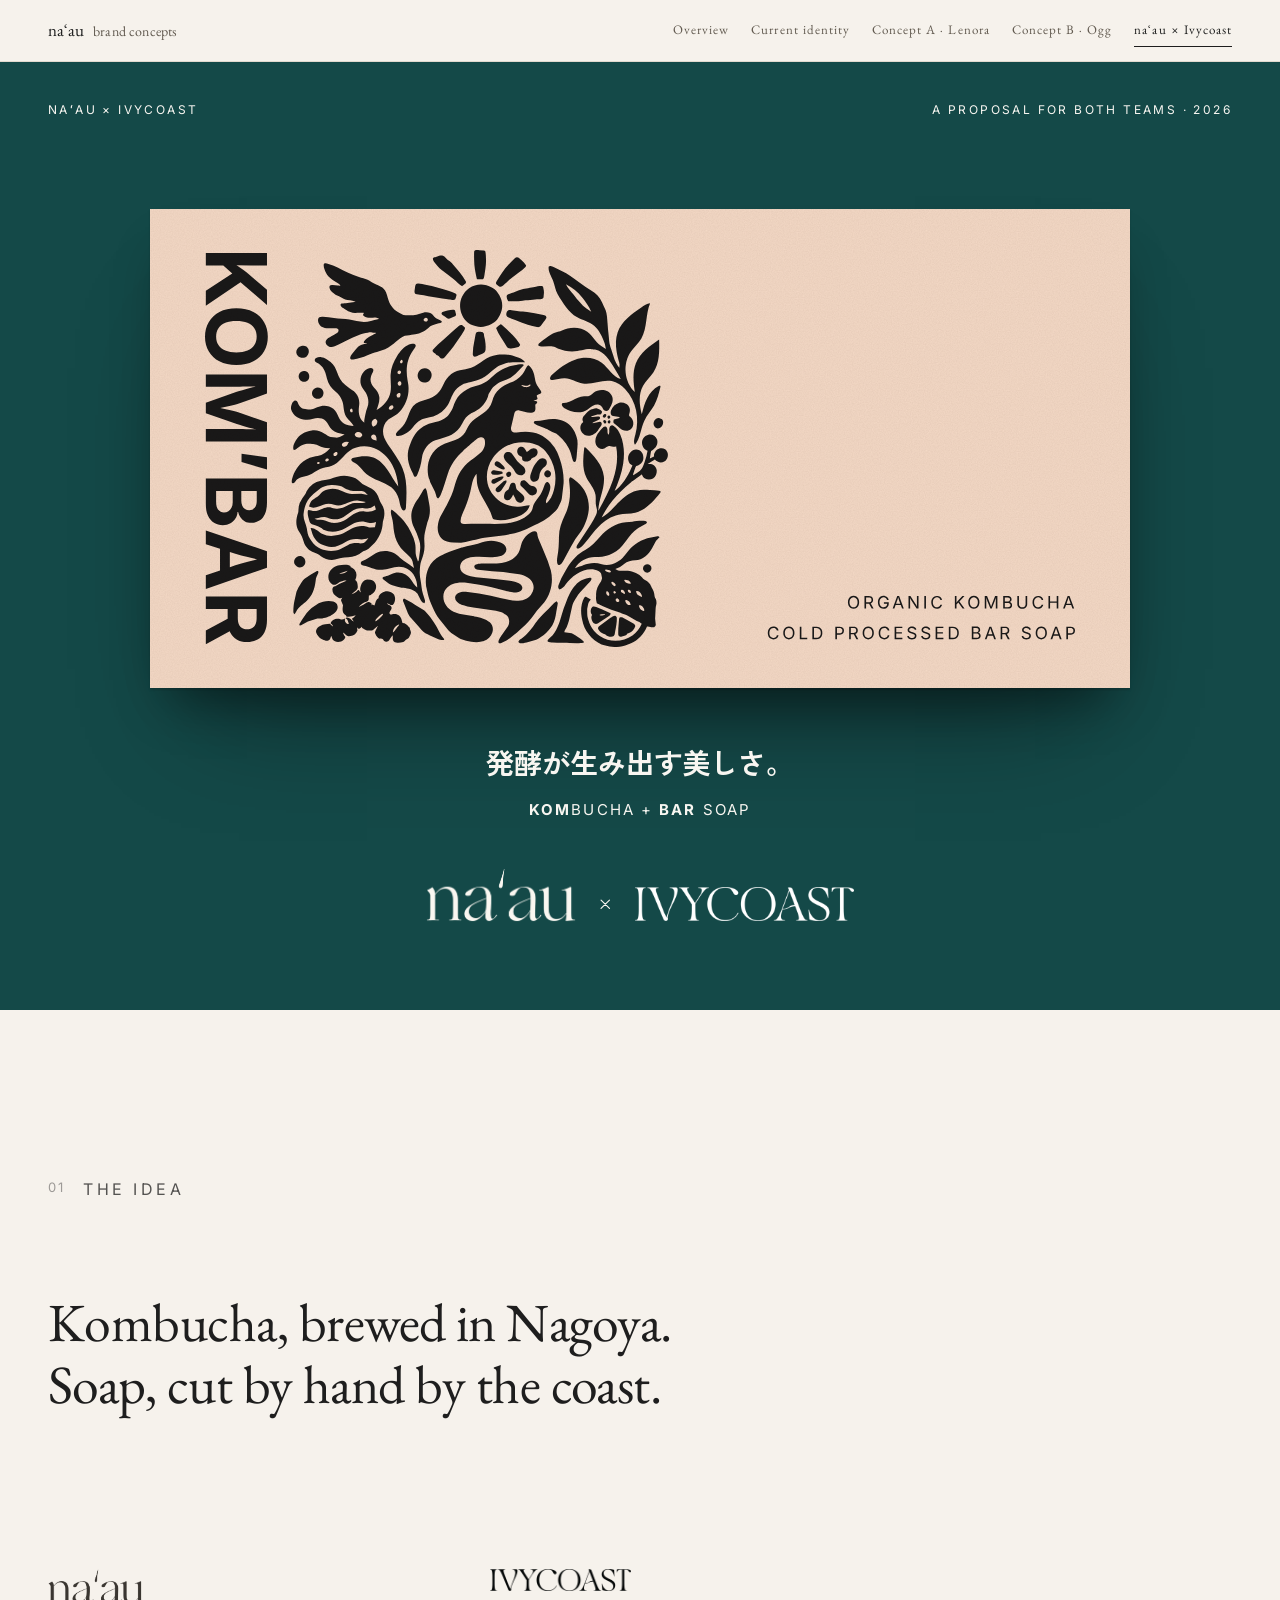
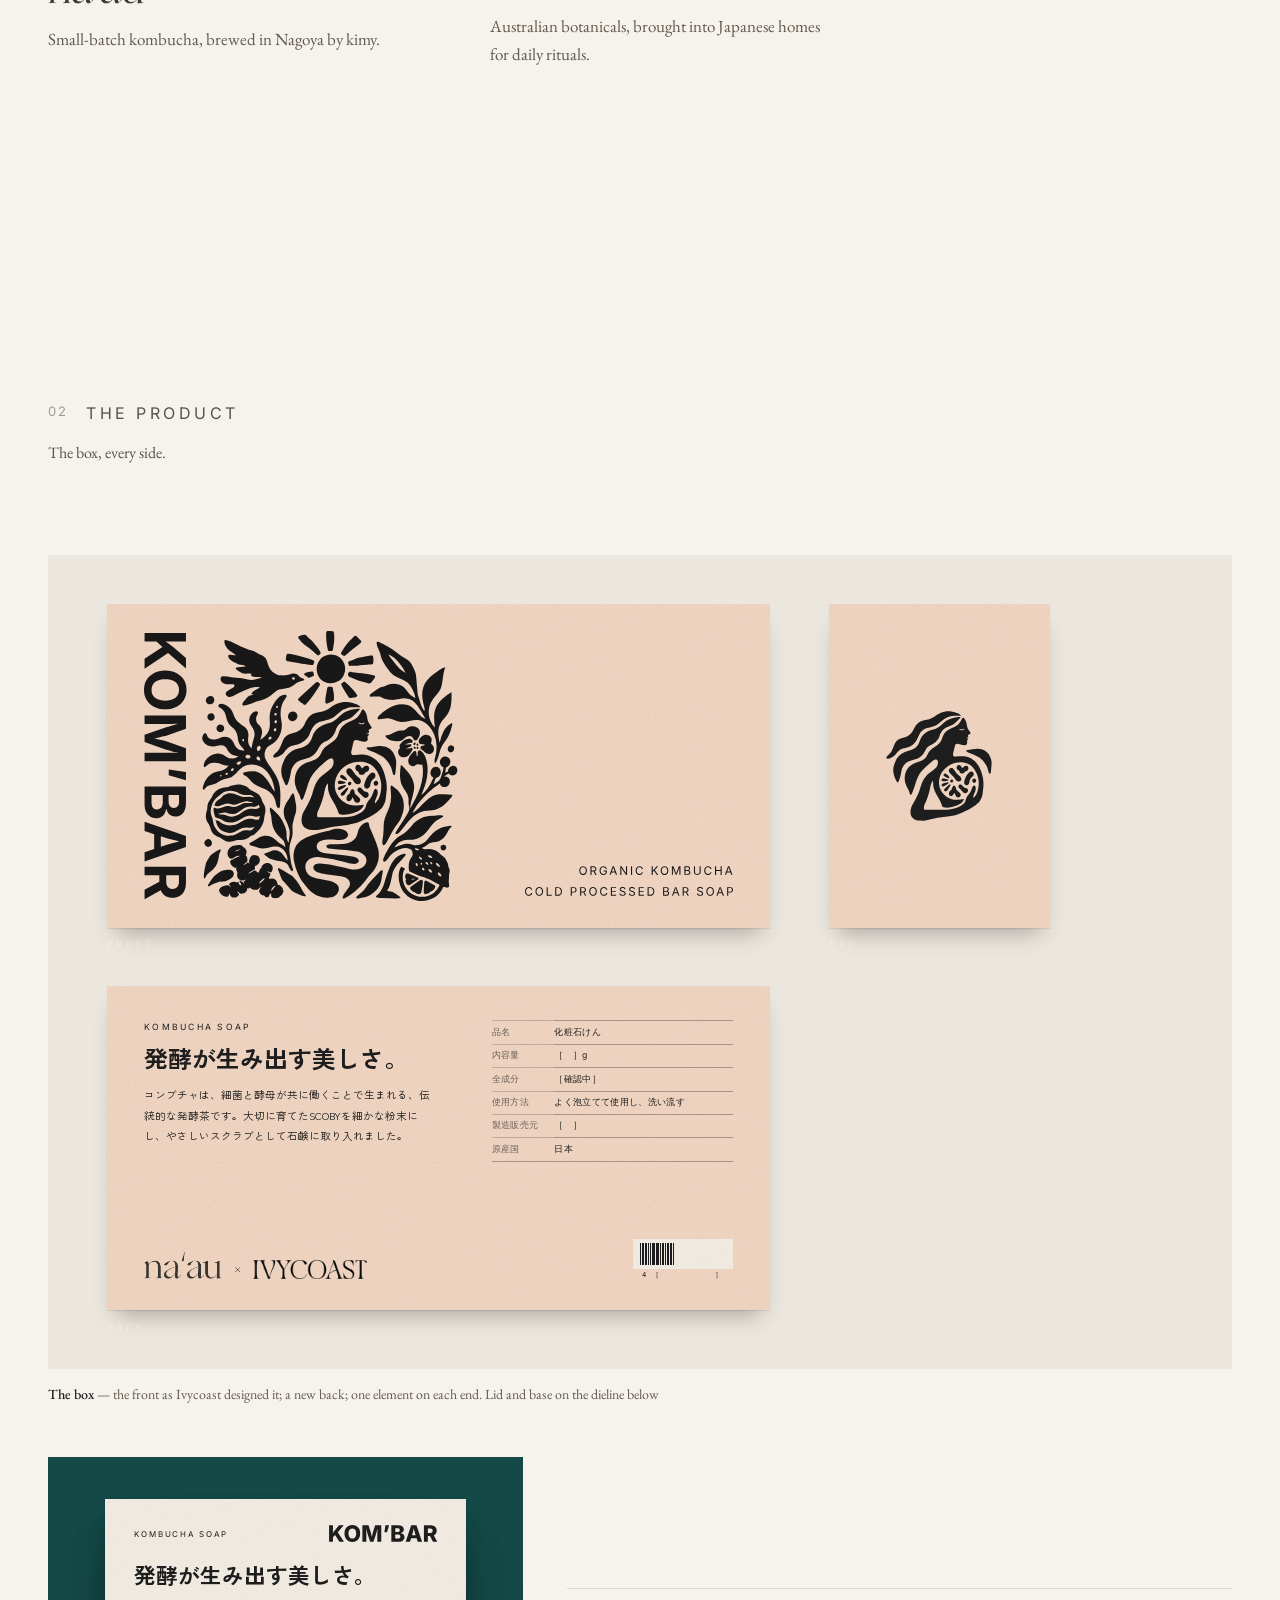
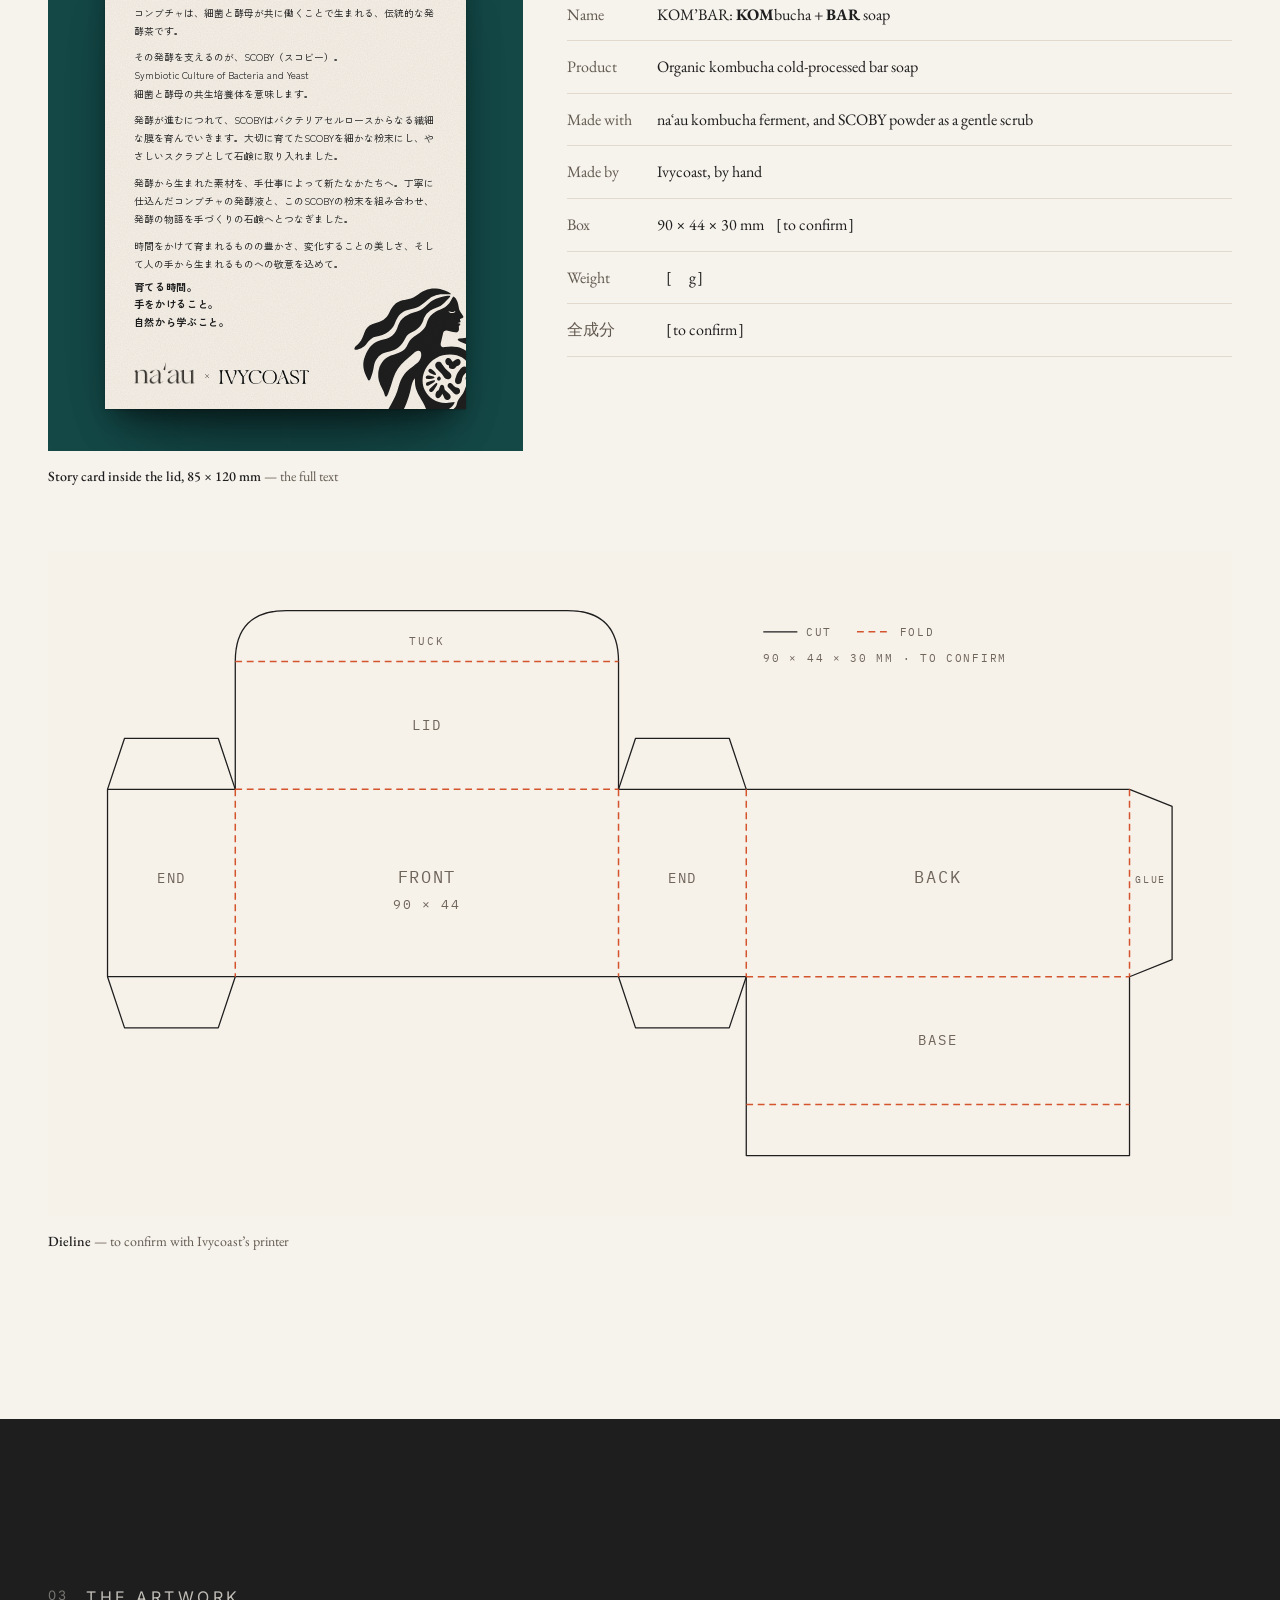
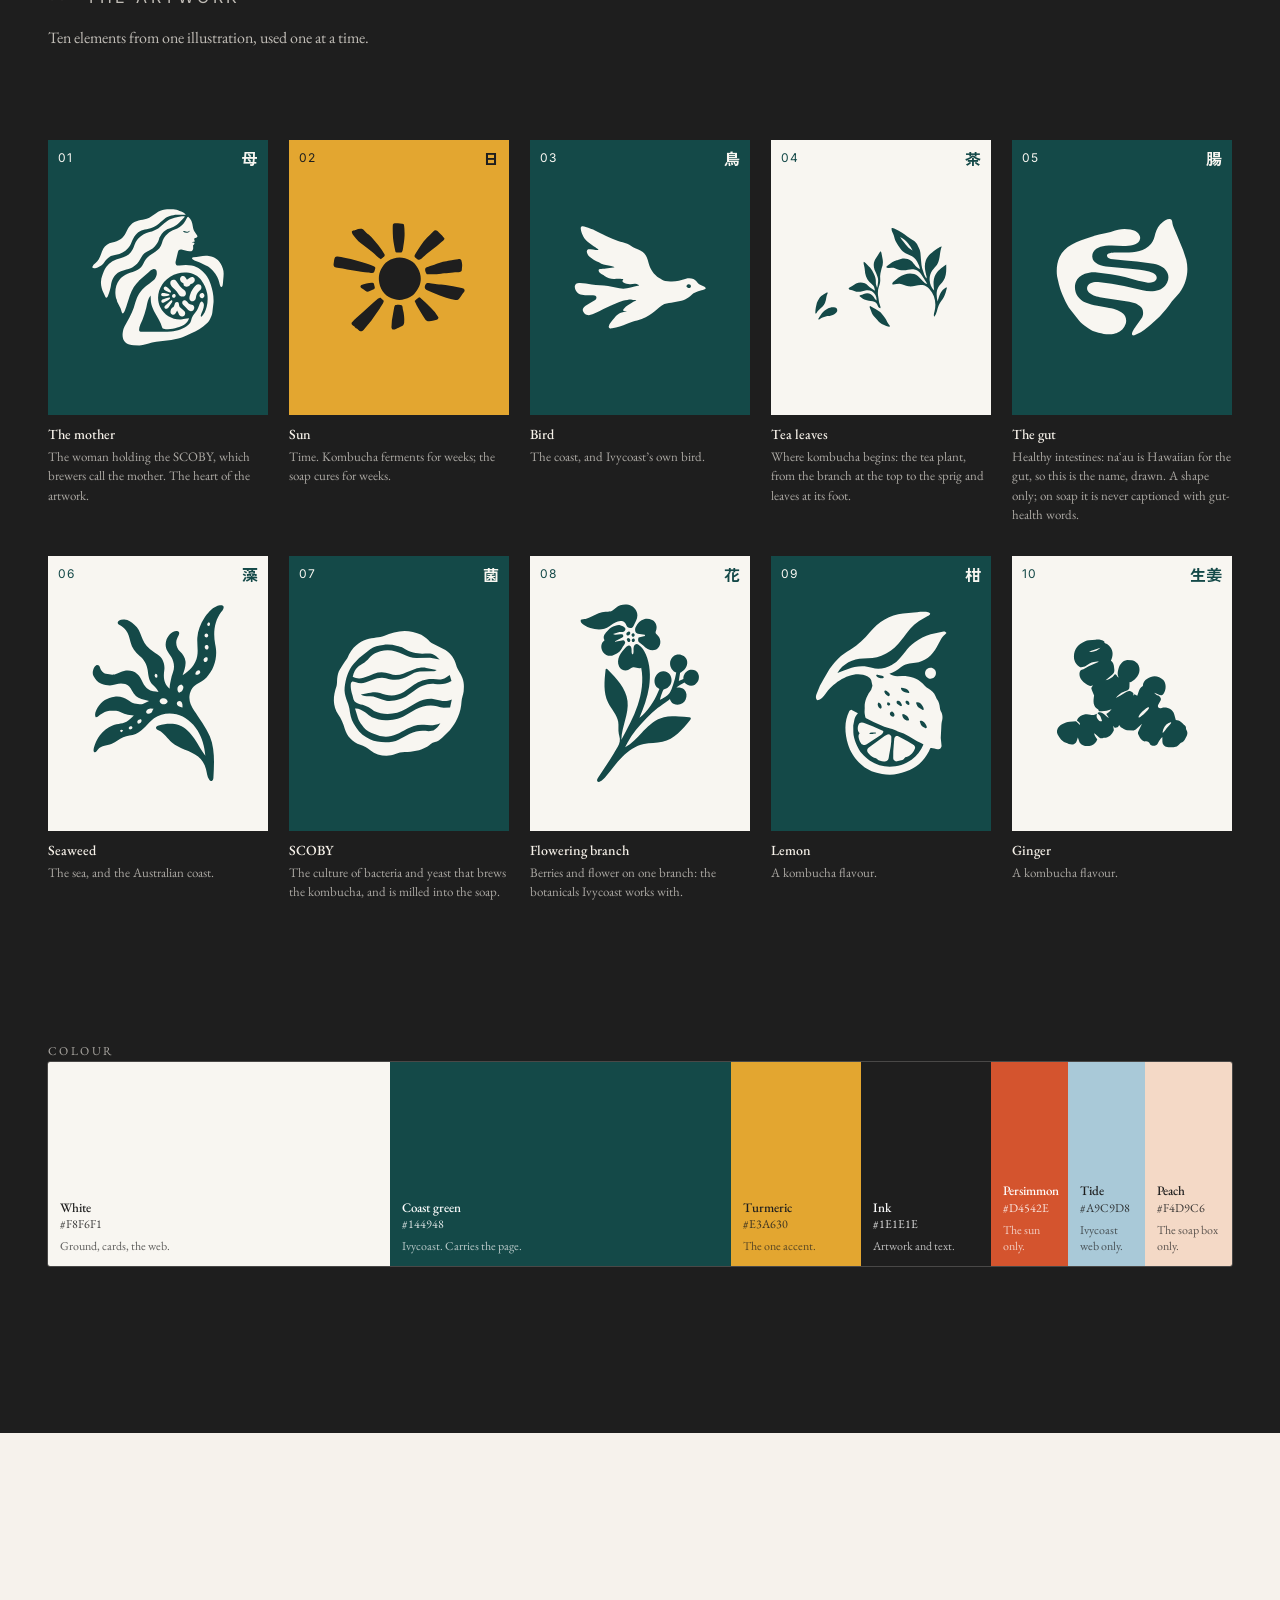
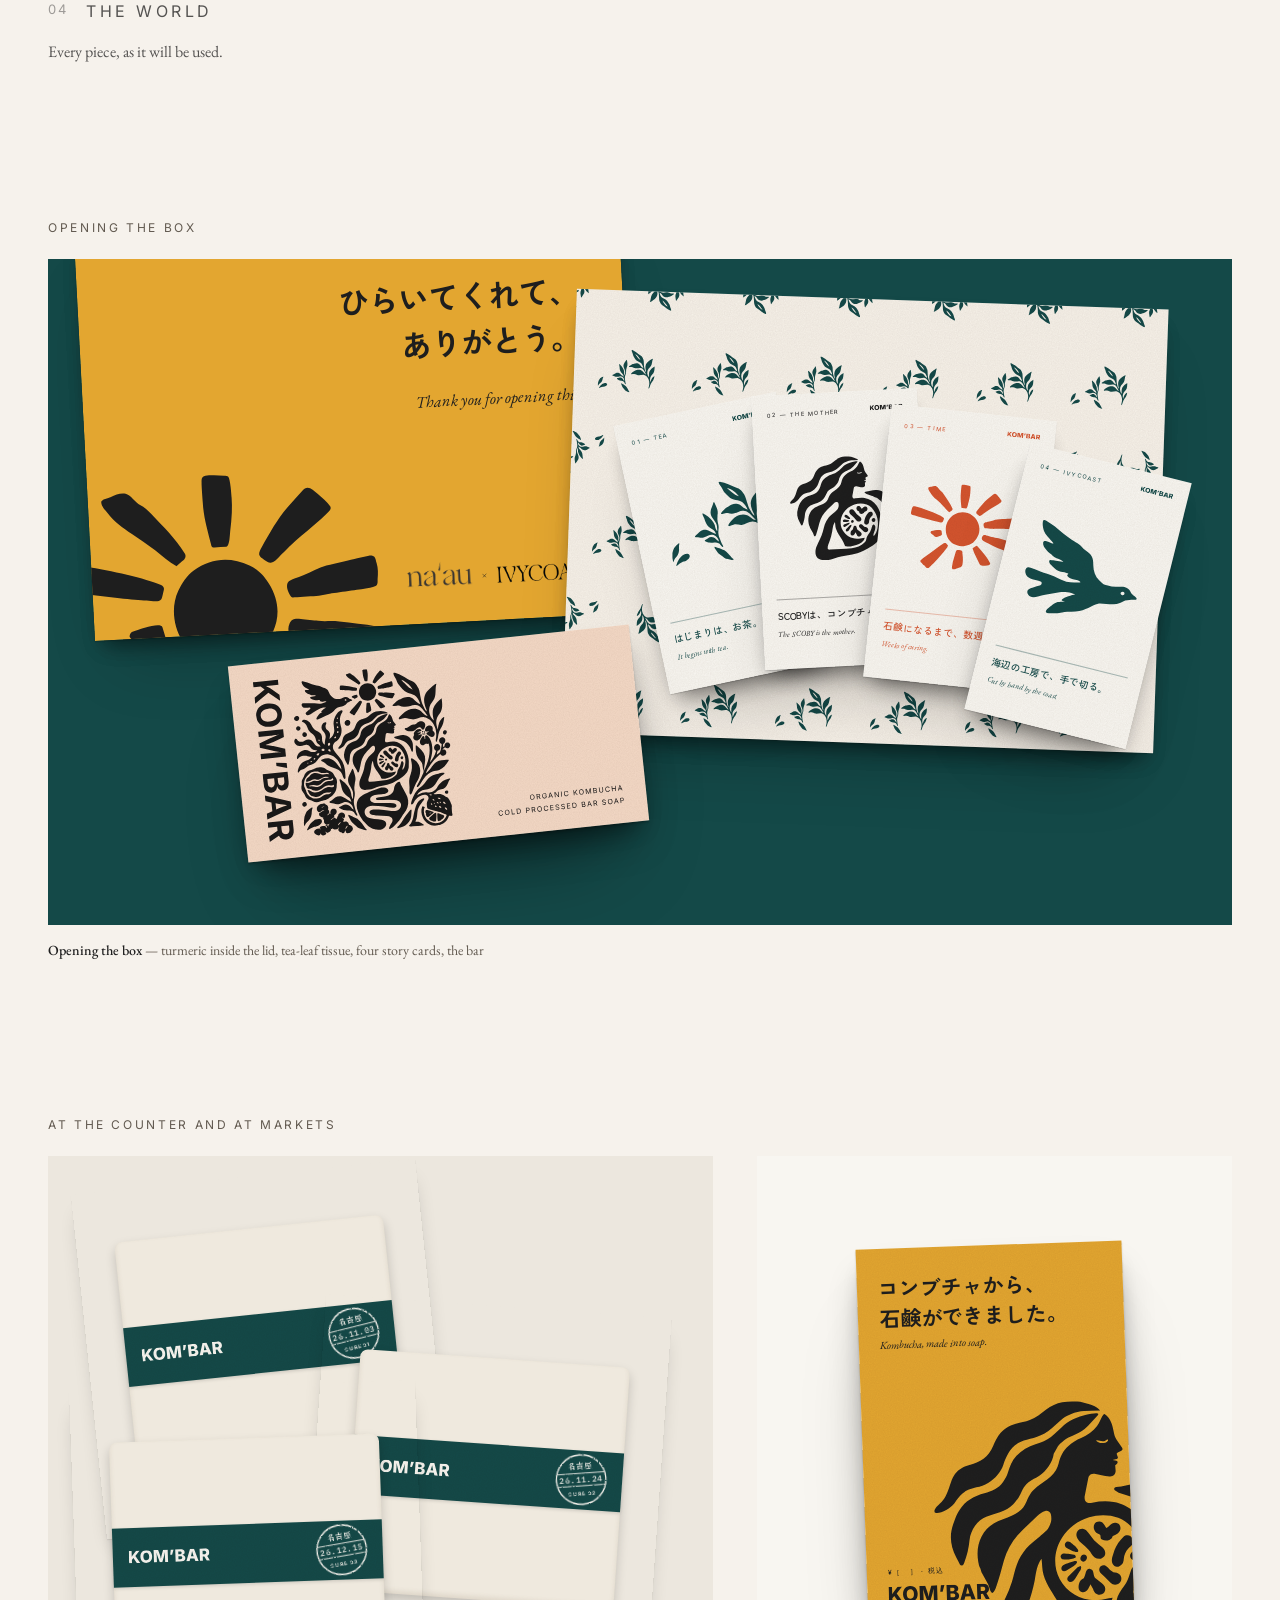
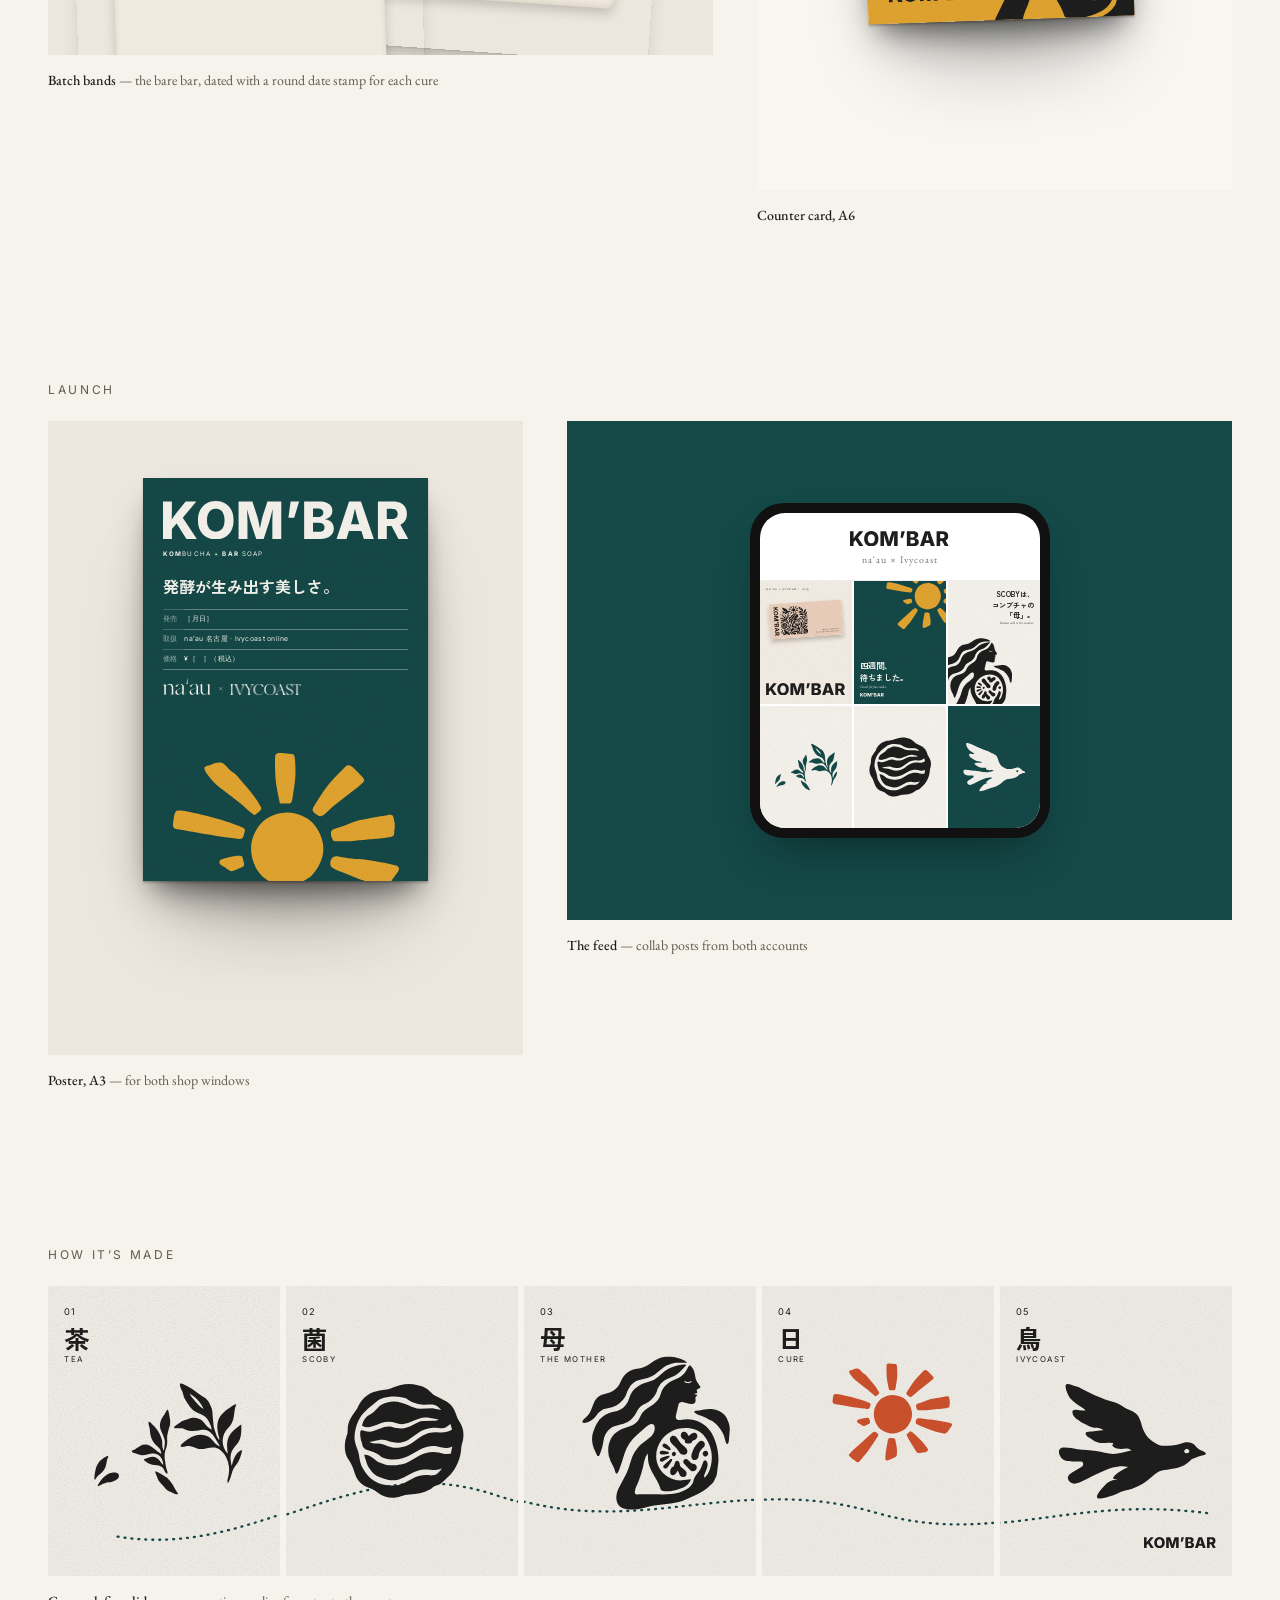
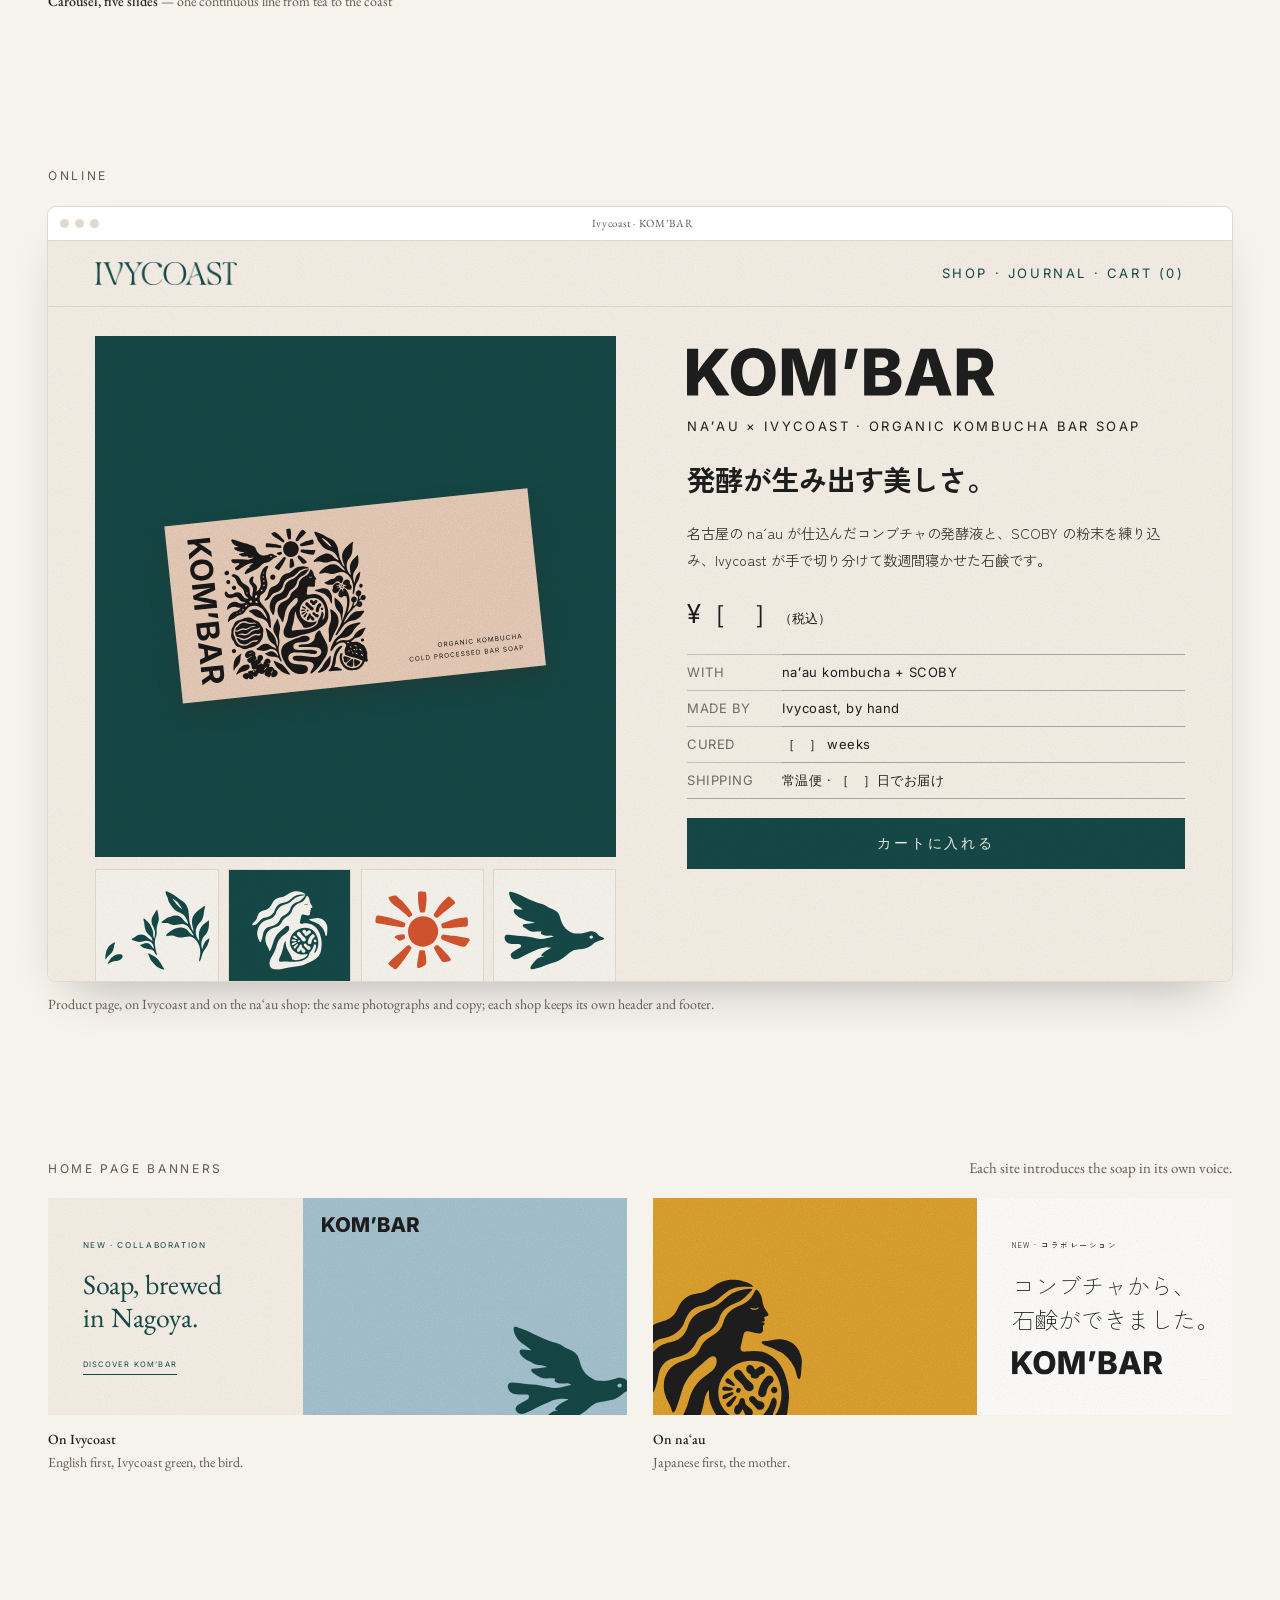
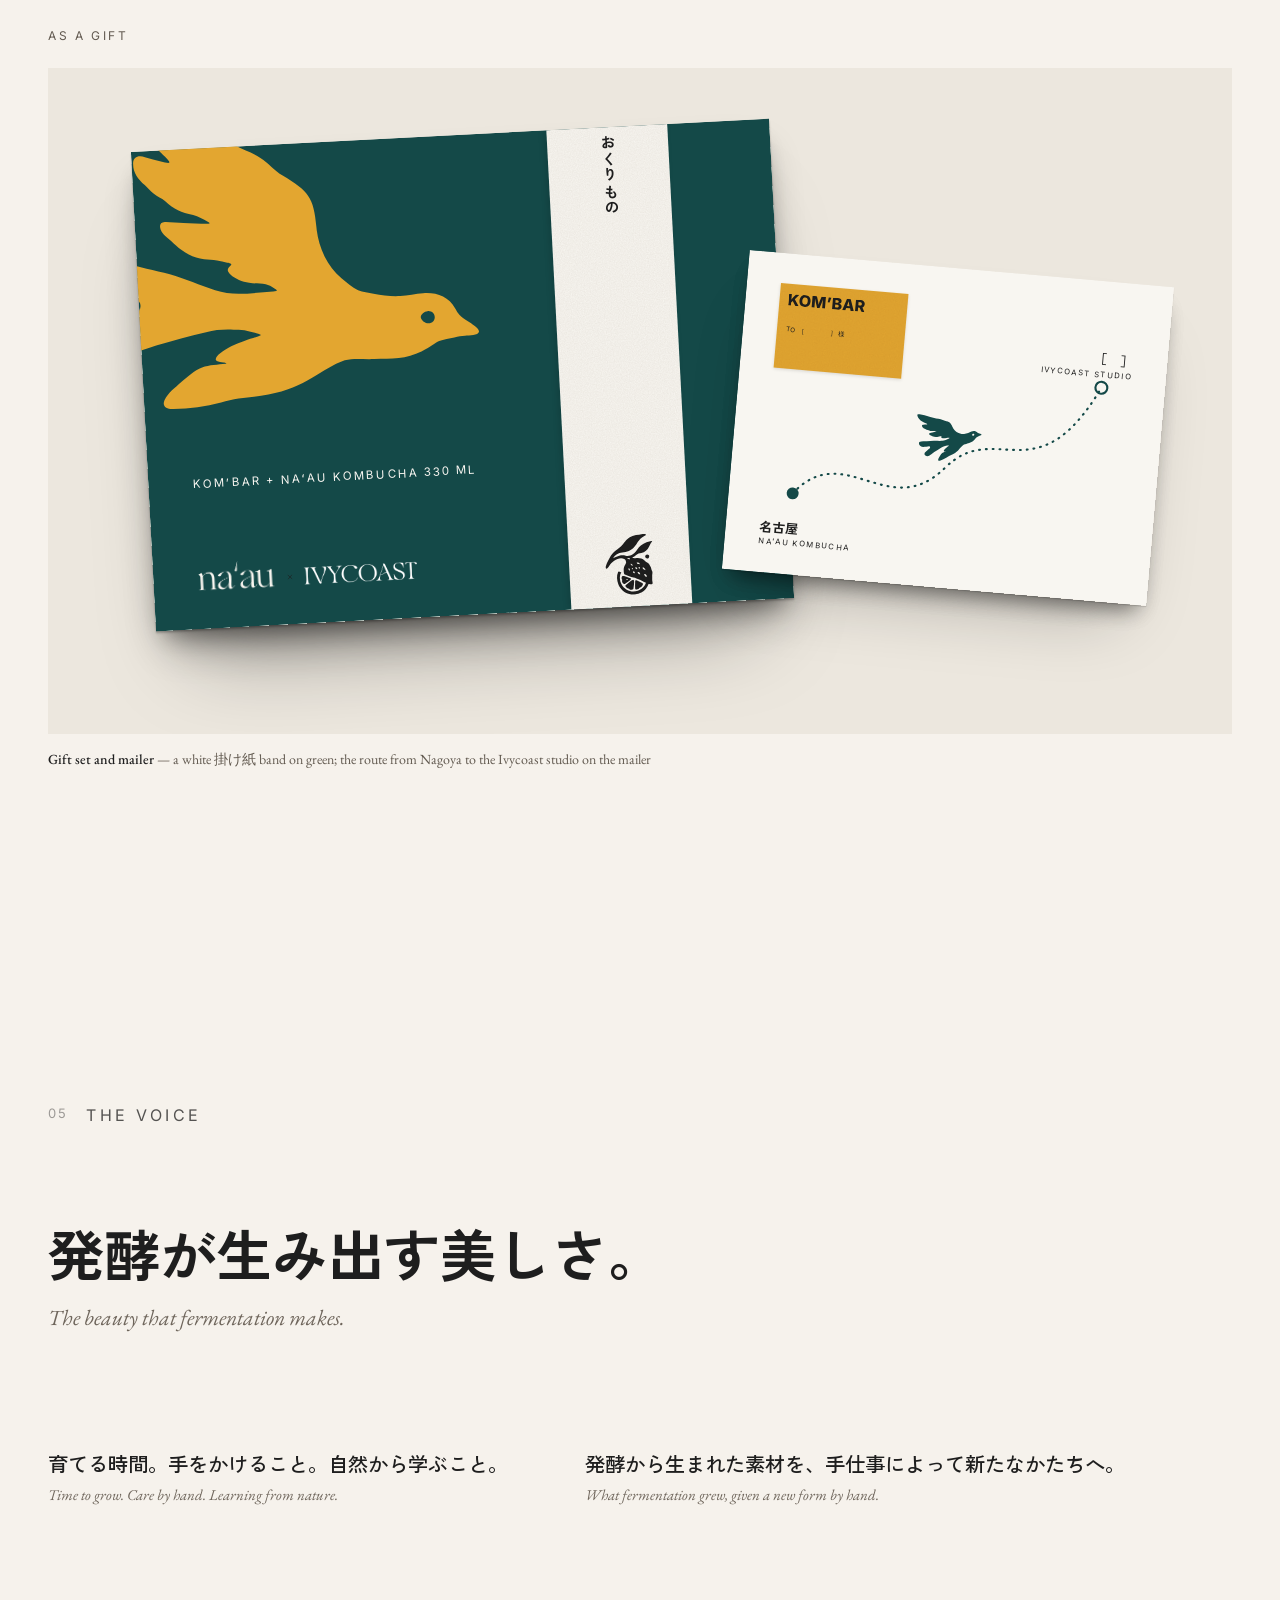
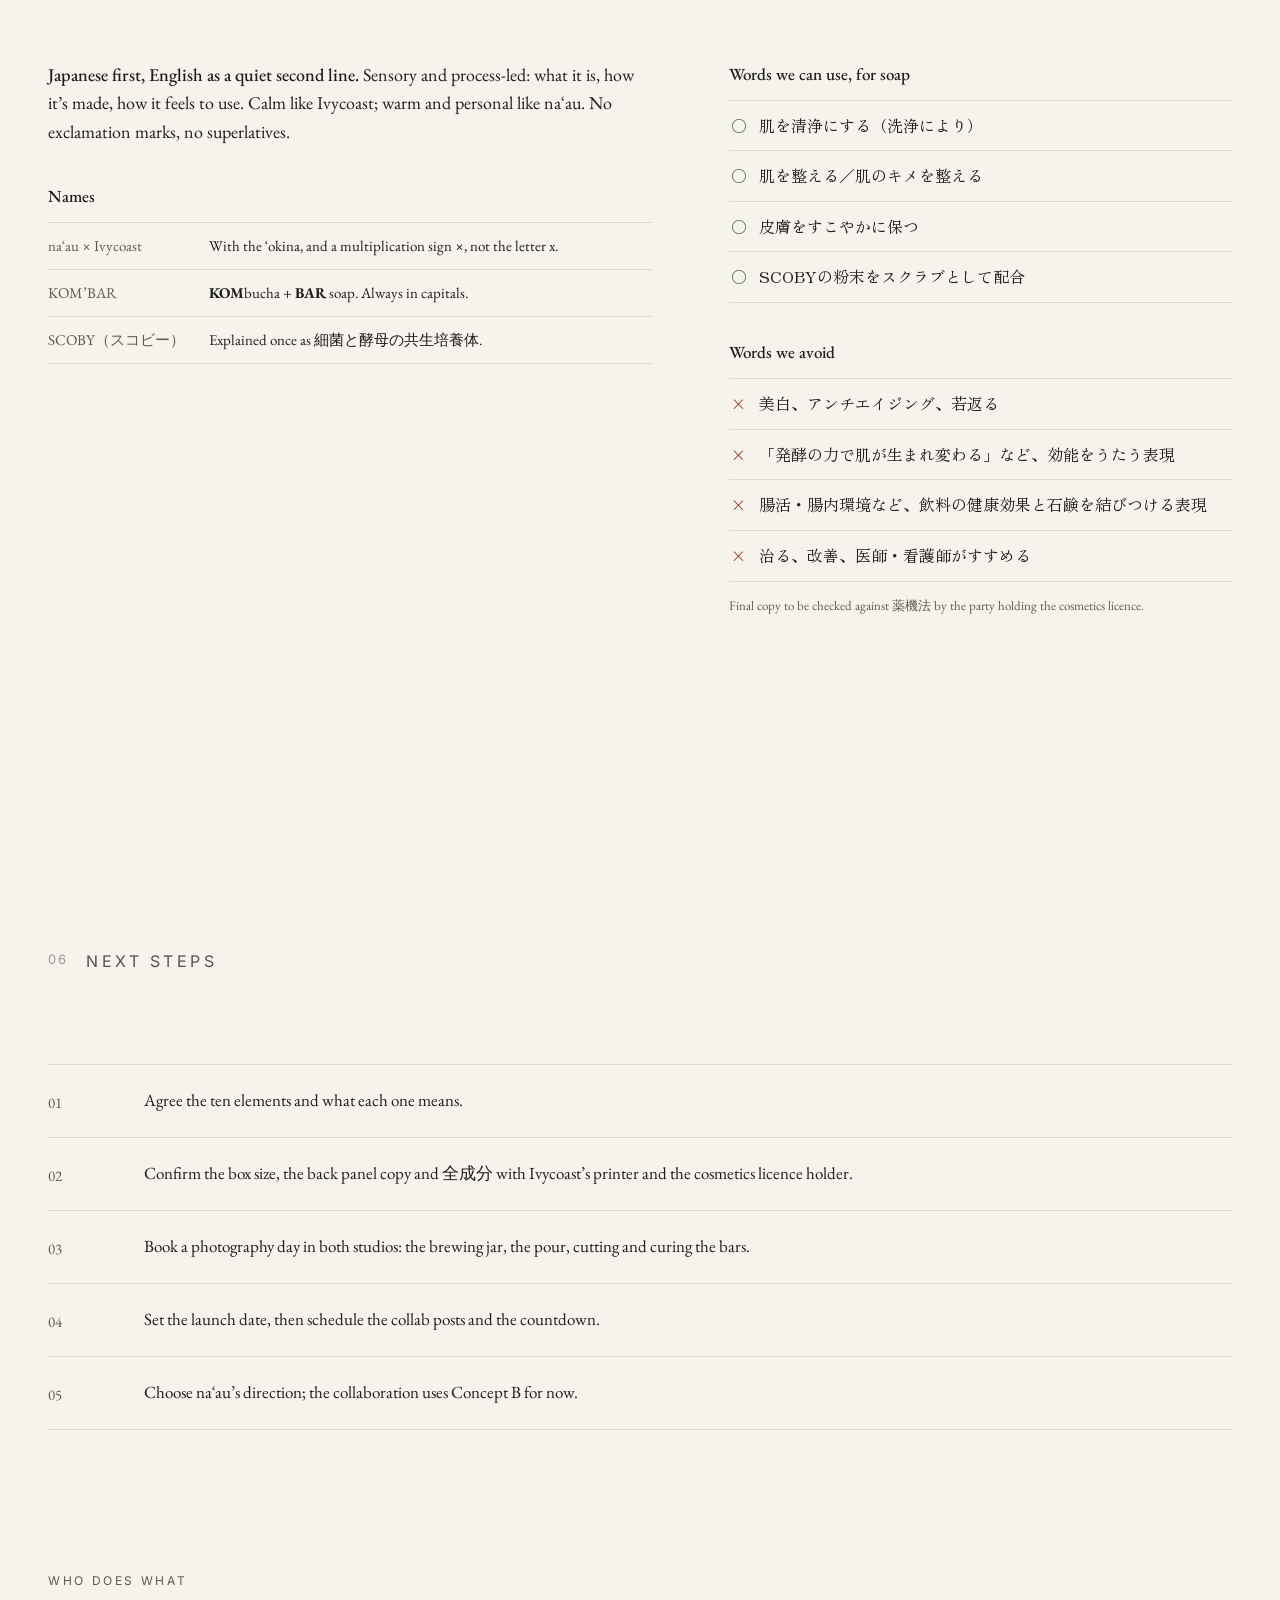
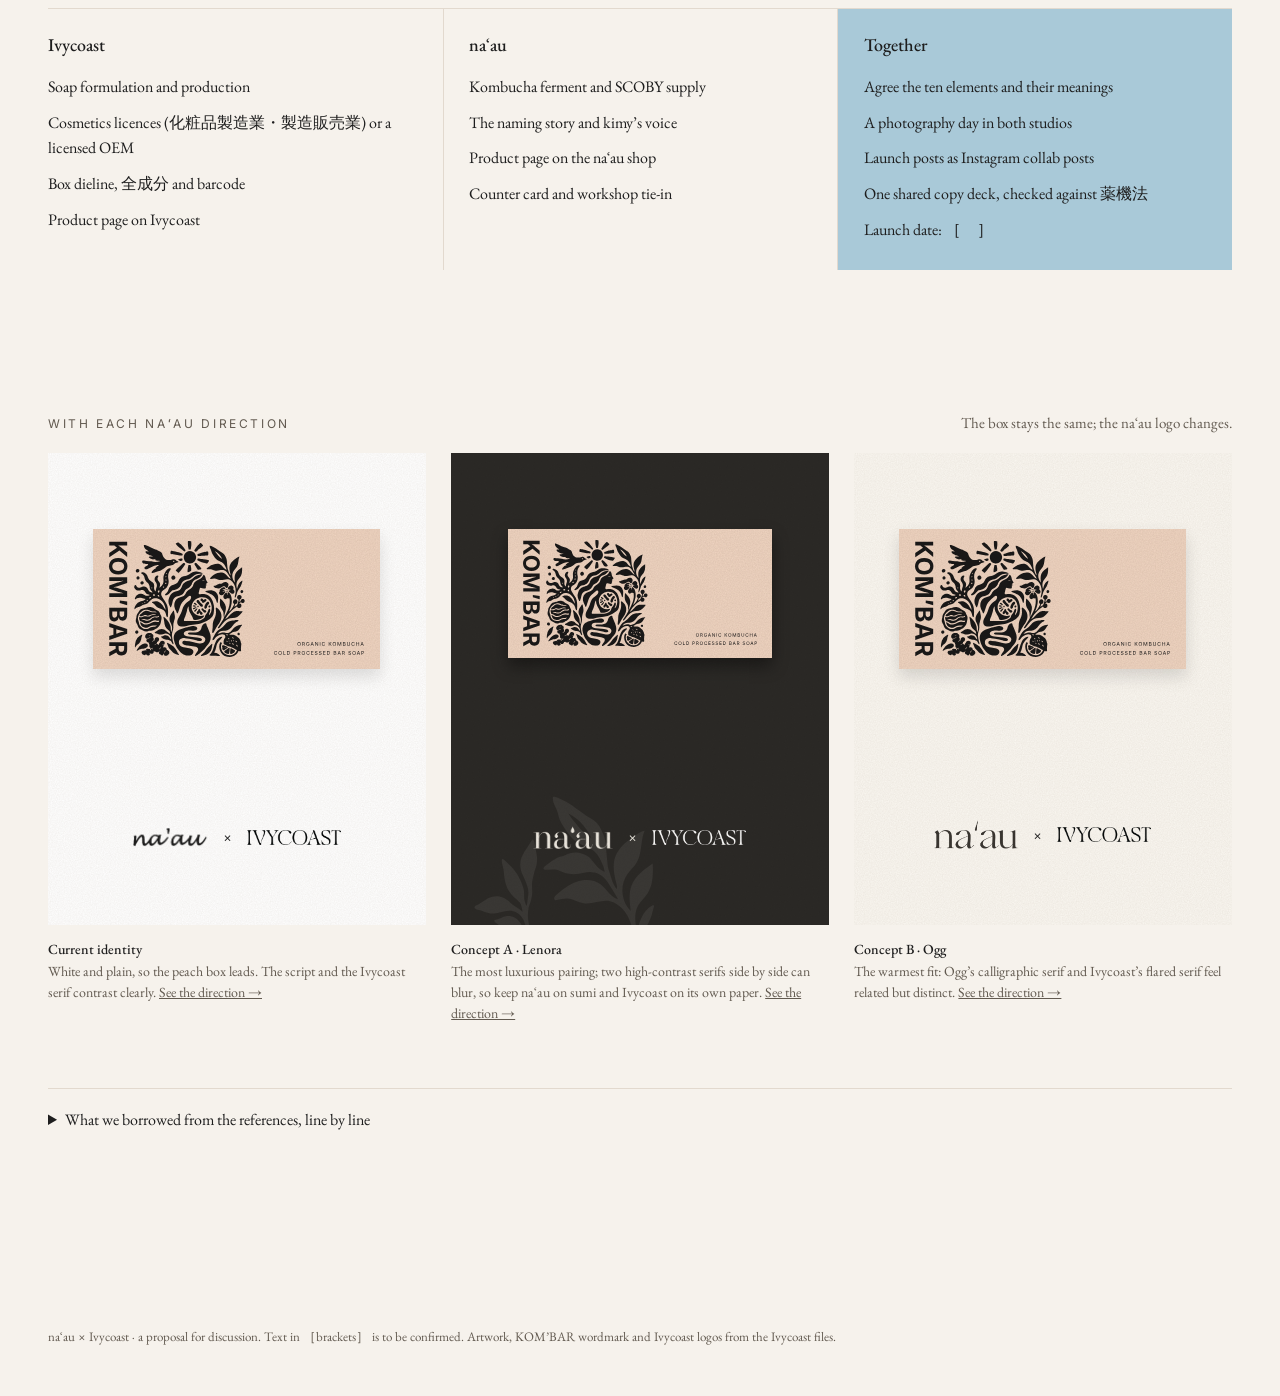
==== commit 6b7454dd: "QA fixes: real artwork for placeholders, calmer overview and collab - Shop pages and Current identit" ====
--- a/collab.html
+++ b/collab.html
@@ -1 +1 @@
-<!doctype html><html lang="ja"><head><meta charset="utf-8"><meta name="viewport" content="width=device-width, initial-scale=1"><title>naʻau × Ivycoast — KOM’BAR</title><link rel="preconnect" href="https://fonts.googleapis.com"><link rel="preconnect" href="https://fonts.gstatic.com" crossorigin><link href="https://fonts.googleapis.com/css2?family=EB+Garamond:ital,wght@0,400;0,500;1,400&family=Shippori+Mincho+B1:wght@500;700&family=Zen+Old+Mincho:wght@400;600;700&family=Zen+Kaku+Gothic+New:wght@300;400;500;700&family=Klee+One:wght@400;600&family=Yomogi&family=Inter:wght@400;500;700&family=IBM+Plex+Mono:wght@400;500&display=swap" rel="stylesheet"><link rel="stylesheet" href="assets/css/site.css"></head><body class="d-collab"><svg width="0" height="0" style="position:absolute" aria-hidden="true"><defs><filter id="lino" x="-8%" y="-8%" width="116%" height="116%" color-interpolation-filters="sRGB"><feTurbulence type="fractalNoise" baseFrequency=".03" numOctaves="3" seed="4" result="w"/><feDisplacementMap in="SourceGraphic" in2="w" scale="5" xChannelSelector="R" yChannelSelector="G" result="ink"/><feTurbulence type="fractalNoise" baseFrequency=".22" numOctaves="3" seed="9" result="g"/><feColorMatrix in="g" type="matrix" values="0 0 0 0 0  0 0 0 0 0  0 0 0 0 0  -16 0 0 0 11.6" result="holes"/><feComposite in="ink" in2="holes" operator="in"/></filter><filter id="brush" x="-8%" y="-8%" width="116%" height="116%"><feTurbulence type="fractalNoise" baseFrequency=".06" numOctaves="2" seed="2" result="w"/><feDisplacementMap in="SourceGraphic" in2="w" scale="1.6" xChannelSelector="R" yChannelSelector="G"/></filter><filter id="seal" x="-8%" y="-8%" width="116%" height="116%"><feTurbulence type="fractalNoise" baseFrequency=".05" numOctaves="2" seed="11" result="w"/><feDisplacementMap in="SourceGraphic" in2="w" scale="2.2" xChannelSelector="R" yChannelSelector="G" result="ink"/><feTurbulence type="fractalNoise" baseFrequency=".3" numOctaves="3" seed="5" result="g"/><feColorMatrix in="g" type="matrix" values="0 0 0 0 0  0 0 0 0 0  0 0 0 0 0  -12 0 0 0 8.7" result="holes"/><feComposite in="ink" in2="holes" operator="in"/></filter></defs></svg><svg width="0" height="0" style="position:absolute" aria-hidden="true"><defs><symbol id="k-mother" viewBox="381 325 542 563"><path d="M514.79,807.43c13.23-24.84,28.29-49.24,37.37-76.03,4.45-13.14,7.42-26.8,12.79-39.59,5.38-12.81,13.12-24.54,22.25-34.99,9.81-11.23,21-17.94,32.47-27.05,0,0,14.37-11.72,14.37-11.72,5.49-4.48,8.75-11.99,11.09-18.83,1.91-5.59,1.59-12.39.57-17.95-1.09-5.94-6.68-9.31-12.38-8.2-7.17,1.4-12.56,5.82-17.88,10.49l-33.05,29.01c-21.83,19.16-37.29,41.18-46.27,69.02-6.72,20.83-12.51,41.67-20.74,61.97-1.57,3.88-4.45,8.63-7.87,11.22-4.68-2.04-5.08-7.05-6.36-11.1l-2.84-9.04-14.05-28.07-2.24-8.59c-2.92-5.53-3.61-10.61-4.41-16.47-4.55-33.44,8.05-67.67,38.9-84.49,13.07-7.12,27.87-10.33,41.61-16.04,11.67-4.84,23.26-12.13,29.69-23.36,6.43-11.22,11.04-24.91,21.29-33.41l8.19-6.79,23.41-15.78c12.33-8.31,22.97-20.03,26.73-35.01,3.9-15.53,10.88-28.63,23.47-38.78,9.05-7.29,18.16-12.59,29.26-16.75,14.13-5.29,27.77-13.76,37.01-25.78,5.11-6.65,8.39-14.27,12.51-21.56,1.13-2,3.13-4.9,5.3-5.16,12.72,9.08,17.15,24.4,19.21,39.77.98,7.3,2.75,14.19,6.77,20.36l10.94,16.81c.8,1.23,1.27,3.84.95,4.89-1.3,4.21-7.51,3.44-12.54,7.37-2.41,1.89,1.75,7.46,1.58,10.75-.05,1.06-2.27,2.64-3.32,2.86l-8.9,1.86c3.48,1.65,9,1.01,10.46,3.09,2.58,3.67-2.32,7.2-4.99,9.2l.53,12.14c.13,3.11-1.5,7.43-3.42,9.14-2.98,2.66-6.83,3.88-10.83,3.33l-9.39-1.28-24.39-5.82c-6.46-1.54-12.73,2.41-14.21,8.67l-9.61,40.61c-.94,3.98-.61,9.67,1.86,12.64,3.54,4.26,9.53,4.1,14.51,3.31,16.36-2.6,32.17-3.2,48.7.04,26.57,5.22,48.9,22.49,63.46,45l4.14,7.06c4.85,8.27,8.01,16.73,11.11,25.96,8.01,23.88,12.72,48.58,11.33,73.86l-4.91,42.11c-.59,5.05-2.39,10.86-4.49,15.2l-5.62,11.6c-2.22,4.58-5.71,9.84-9.49,13.24l-17.85,16.05c-10.64,7.65-21.27,14.49-32.83,20.21l-11.35,5.61-24.03,11.28-19.21,7.85-14.71,4.18-28.86,5.9-61.23,7.46c-11.98,1.46-22.85,5.05-34.45,7.86l-21.14,5.11-13.36,1.81-23.54-.41c-6.37-.11-11.78-1.26-17.96-3.2-8.65-2.71-15.68-6.55-20.79-14.65-5.49-8.71-7.6-19.35-6.58-30.05s3.2-20.47,8.27-29.99ZM765.78,423.95c5.7.34,11,.1,15.05-4.84v-.03c.11-.46.05-1.2-.09-1.95-.16-.81-1.12-1.15-1.78-.64-10.28,7.9-16.47.64-23.79.89-.86.03-1.19,1.14-.52,1.67,4.92,3.87,6.66,4.63,11.14,4.9ZM602.98,733.6c-3.77,16.13-9.21,31.81-15.1,47.28-4.93,12.97-15.02,28.86-13.79,43.03.59,6.76,7.51,6.4,13.06,6.23,19.31-.6,38.64-.73,57.96-.41,20.09.34,40.25,1.18,60.24-.86,25.01-2.55,51.96-10.14,70.79-27.65,2.55-3.1,5.83-6.16,7.91-9.56,3.41-5.56,3.68-13.06,6.34-19.25,4.81-11.2,13.53-19.96,20.17-30.01,5.86-8.86,8.37-18.96,12.24-28.73,1.23-3.11,5.57-10.45,10.02-7.37,16.39,11.37-1.45,40.54-5.47,53.77-.89,2.93-1.2,5.97,1.02,8.37,1.31,1.41,12.81-15.11,13.63-16.68,3.94-7.58,6.76-15.95,8.88-24.21,4.43-17.3,5.26-35.53,2.26-53.14-3.76-22.1-13.53-43.12-27.88-60.33-21.77-26.11-61.77-31.24-93.19-23.15-25.17,6.49-47.83,22.29-62.62,43.68-19.15,27.7-23.67,63.73-8.67,94.36,15.52,31.7,49.52,51.85,84.82,50.07,11.16-.56,22.12-3.21,33.25-4.15-2.74,10.32-10.12,18.96-18.92,25s-18.99,9.73-29.22,12.77c-18.28,5.44-37.85,9-56.34,4.36-1.62-.41-3.3-.92-4.47-2.12-1.17-1.21-1.63-2.92-2.08-4.54-5.9-21.06-18.5-39.47-29.03-58.63-6.01-10.93-11.39-22.39-14.46-34.53-3.04-12.01-1.93-23.97-3.24-36.11-10.61,12.66-13.24,29.92-16.67,46.08-.46,2.16-.94,4.31-1.44,6.46Z"/><path d="M459.71,633.46c-2.4,17.83-6.76,33.82-13.5,49.96-1.02,2.45-2.96,6.82-5.66,6.81-4.41-.02-5.47-4.99-6.86-7.89l-5.26-10.93c-11.86-24.66-14.61-49.22-4.68-74.62l5.42-13.85c2.57-6.57,6.6-13.05,10.77-19.23,12.96-19.19,34.34-30.69,57.08-35.36,16.78-3.44,32.99-10.13,43.09-23.91,4.68-6.39,9.26-13.23,11.6-20.48,4.65-14.43,10.24-27.58,20.95-38.08,12.5-12.25,27.03-19.78,43.73-24.45l10.37-2.89c11.8-3.29,23.48-9.83,32.65-17.88l16.61-14.58c8.68-7.62,17.8-14.35,28.62-18.38l14.54-5.41,14.2-3.23c9.56-2.17,27.67-5.03,27.53-.84-.02.66-.66,2.19-1.12,2.67l-22.78,23.22-8.16,6.78c-8.24,6.84-18.01,10.32-27.76,14.29l-9.41,3.83c-7.6,3.09-22.06,14.67-26.5,22.06l-8.15,13.56c-3.71,22.01-22,43.49-41.74,52.5-13.79,6.29-24.3,12.36-31.5,25.95l-4.79,9.05c-7.53,14.2-17.46,25.68-31.53,33.59-10.8,6.07-22.92,8.32-34.86,12.04l-13.17,4.11c-19.5,6.08-36.63,28.69-39.72,51.61Z"/><path d="M448.16,526.8c-8.1,6.13-13.69,14.12-19.61,21.77-9.32,12.04-34.23,23.6-43.48,20.24-3.1-1.13-2.78-5.82-1.42-7.83l3.71-5.53c12.17-10,20.3-18.04,26.34-32.78l3.77-9.19c3.2-7.81,5.48-16.06,9.54-23.36,7.88-14.16,20.97-22.76,36.65-26.22,26.82-5.93,45.34-16.19,57.11-42.09,4.77-10.5,10.01-20.58,17.91-28.96,21.83-23.16,44.96-18.65,66.77-26.36,14.41-5.09,25.73-14.28,38.09-22.85,10.84-7.53,23.75-12.67,36.72-14.86,11.61-1.97,22.63-1.48,34.16-.57,8.86.7,17.12,3.85,25.41,6.66,9.4,3.19,18.21,6.61,25.66,15.2l-20.56-.14-15.93.02c-9.69.01-20.06,2.29-29.11,5.87l-10.27,4.06c-2.6,1.03-6.26,3.32-8.61,5.15l-10.71,8.36c-10.77,8.41-20,18.2-32.43,24.6-23.42,12.06-44.27,10.76-60.3,19.51-10.1,5.52-17.89,13.14-23.55,22.74-4.85,8.21-8.77,16.14-11.83,25.11-2.92,8.58-7.96,15.47-13.77,22.07-13.04,14.84-29.82,23.86-49.19,26.96l-17.03,4.14c-4.61,1.12-9.77,5.08-14.02,8.29Z"/><path d="M875.67,578.7l-8.55-8.06c-3.54-3.34-7.87-7.61-12.31-9.48l-9.2-3.87-12.46-6.68c-4.49-2.4-7.79-3.74-12.75-5.63l-19.44-7.4-7.85-5.01c-1.37-.87-2.76-3.78-2.05-5,.85-1.48,3.39-2.77,5.15-2.77,21.67-.03,41.12-9.44,63.19-5.27l10.24,1.93c18.94,5.16,35.54,18.71,42.63,36.84l4.52,11.55c5.92,15.14,3.28,30.75,1.92,46.61-.83,9.67-1.14,29.62-6.83,30.01-8.24.57-7.94-24.75-17.58-40.94l-7.88-13.24-10.75-13.6Z"/><path d="M758.84,659.08c6.52,5.47,8.74,14.25,5.55,19.77-1.62,2.8-5.08,5.92-8.97,6.62-9.11,1.63-16.94-4.15-21.03-11.96-3.54-6.75-8.48-12.1-13.85-17.2l-8.79-8.35c-8.4-7.98-13.51-18.51-6.88-26.97,3.21-4.1,8.51-5.22,13.48-4.2s7.52,4.58,10.69,9.07l12.4,17.56,9.13,8.72,8.28,6.94Z"/><path d="M729.68,742.59c-4.03,9.8-10.78,20.61-20.6,16.72-6.71-2.66-7.6-10.01-5.28-18.2,1.78-6.29,5.07-9.65,11.29-12.41,5.56-8.68,4.6-23.11,15.39-20.8,8.66,1.85,5.44,10.18,9.84,20.36l15.32,13.04c4.33,3.68,7.1,6.94,7.28,13.14.13,4.44-3.39,10.26-8.59,11.87-9.36,2.89-17.13-3.47-18.95-12.85l-5.7-10.84Z"/><path d="M795.75,704.59c-3.48,1.21-8.19.04-10.86-2.16-5.84-4.81-5.85-13.15-2.97-21.33l5.02-14.27c5.14-10.94,12.42-21.26,21.37-29.07,4.77-4.15,11.99-3.41,15.94-.61,5.2,3.69,6.56,10.41,4.1,16.58-1.81,4.55-6.46,7.33-10.03,10.73-6.42,6.09-10.35,15.11-11.22,23.88-.73,7.35-3.37,13.46-11.35,16.25Z"/><path d="M800.65,623.79c-5.94,11.28-17.62,7.71-18.41,15.77-5.68,5.85-15.38,6.97-22.82,2.78-5.9-3.32-.24-10.38-5.83-12.26-9.79-3.29-15.38-14.95-9.53-24.12,3.37-5.28,13.18-6.3,17.54-1.91,3.69,3.71,5.51,7.49,8.45,12.73,6.82-2.62,10.21-10.58,20.24-11.16,4.52-.26,8.55,2.35,10.08,5.36,2.17,4.27,2.52,8.55.27,12.81Z"/><path d="M796.65,722.63c5.64,6,4.03,14.94-1.22,19.53s-14.55,4.78-20.07-1.21l-13.63-14.82-7.13-6.9c-3.86-3.73-4.94-8.12-2.83-13.13,1.78-4.23,7.76-7.04,12.78-4.52,7.03,3.52,9.24,11.52,17.95,15.49,5.17.87,10.46,1.63,14.15,5.56Z"/><path d="M695.87,728.52c-2.91,4.43-6.98,7.93-12.38,7.38-1.92-.2-5-2.82-5.51-4.58s.22-6.18,1.65-7.51l21.85-20.39c1.47-1.37,5.62-2.56,7.72-3.19,2.63,5.24-.65,9-3.17,12.83l-10.16,15.46Z"/><path d="M675.72,709.98c-2.71,1.53-7.47,1.46-9.42-1.3-2.39-3.38-.63-9.33,3.19-11.08,8.69-4,26.62-9.98,30.45-8.21,3.29,1.52-.61,7.26-7.38,11.09l-16.83,9.51Z"/><path d="M692.51,650.29c5.77,5.27,14.31,13.29,12.03,17.19-2.54,4.36-18.88-4.03-27.21-9.95-2.05-1.46-2.82-5.86-2.2-7.81s3.45-5.22,5.96-5.46c4.51-.44,8.28,3.16,11.42,6.03Z"/><path d="M695.34,674.74c1.9.37,4.43,4.21,3.26,5.88-9.6,4.11-20.25,4.65-30.49,2.91-2.1-.36-4.02-4.62-3.65-6.44s2.54-5.13,4.62-5.68c4.45-1.18,8.32-.16,12.45.64l13.82,2.69Z"/><path d="M833.89,691.99c-4.55,1.27-9.27-1.61-11.11-5.4-1.93-3.98-1.53-8.82,1.91-12.14s8.01-4.9,12.63-1.75c3.33,2.27,5.06,6.88,4.24,10.46-.93,4.03-3.27,7.6-7.66,8.83Z"/><path d="M721.51,688.06c-3.19,3.18-6.69,3.76-9.64,1.34s-3.9-6.65-1.74-10.07c2.61-4.13,7.56-5.8,10.95-3.05,3.7,3,4.1,8.12.42,11.78Z"/></symbol><symbol id="k-sun" viewBox="436 15 394 326"><path d="M673.83,231.44l-8.34,5.22c-13.94,7.05-29.85,11.41-45.22,6.73l-9.98-3.04c-31.28-9.52-47.75-54.6-31.23-86.04,5.01-9.53,11.23-18.15,20.03-23.92,21.58-14.14,45.31-14.53,67.49-2.41,10.91,5.96,16.5,12.8,22.28,23.19,10.49,18.86,11.82,38.97,1.68,58.34-3.89,7.44-10.43,17.99-16.72,21.93Z"/><path d="M519.86,338.81c-.49-.11-1.61.47-2.16.24-1.88-.79-3.59-1.76-4.98-3.27-1.27-1.37-2.33-2.97-3.87-4.06-1.37-.98-3.02-1.47-4.58-2.12-2.52-1.05-3.29-3.79-5.4-5.4-3.19-2.43-8.2-4.28-7.72-9.15.08-.8.44-1.56.96-2.18,9.59-11.63,21.35-20.96,32.51-31.03l19.53-17.63c8.55-7.71,16.17-15.47,25.39-22.59.37-.29.79-.51,1.24-.67l3.94-1.38c1.5-.53,3.17-.19,4.35.88l7.5,6.8c1.55,1.41-.51,6.18-1.54,7.86l-9.02,14.71c-.04.06-.08.13-.12.19l-23.94,34.81c-.06.09-.12.17-.19.25l-9.24,11.52s-13.66,16.43-13.69,16.47c-2.74,3.3-4.7,6.71-8.98,5.75Z"/><path d="M757.96,167.43c-4.02.46-8.95,1.6-12.97,1.58-7.89.06-23.58.21-28.2.21-1.65-.02-2.49-1.62-3.28-2.93-2.34-4.32-4.31-10.17-2.23-14.81,1.78-2.81,5.67-3.64,8.62-4.87,3.58-1.27,7.24-2.3,10.84-3.48,9.63-3.09,18.61-7.94,28.38-10.19,11.31-2.27,29.51-5.52,37.63-6.96,3.55-.57,7.69-1.26,11.32-1.84,3.26-.51,4.55-.91,7.07-.17,4.04,1.04,3.69,5.88,4.6,9.17,1.59,6.5,1.2,12.78.21,19.24-.25,3.03.31,6.77-2.84,8.3-4.17,1.94-9.33,2.19-13.84,2.67-6.65.6-38.96,3.46-45.23,4.08h-.09Z"/><path d="M818.62,232.34c-4.5,6.72-8.72,15.63-18.35,13.35-9.12-2.04-18.43-4.56-27.29-7.01-12.83-3.57-25.18-8.5-37.3-13.92-6.89-2.73-14.16-4.88-20.69-8.56-6.55-3.21-6.84-9.69-3.86-15.84,2.95-6.01,7.93-5.77,13.92-4.61,5.96.92,15.74,2.44,20.65,3.2,8.63,1.46,16.63.5,25.38,2.24,15.15,2.48,30.03,4.8,44.64,8.15,4.85,1.14,7.89,1.3,10.59,3.3,3.72,3.6,1.06,7.82-1.9,11.76-1.94,2.63-4,5.32-5.68,7.78l-.11.16Z"/><path d="M716.44,107.15c-4.02,3.51-10.34,9.38-14.07,12.75-2.92,2.52-5.95,5.77-10,6.15-2.44.17-5.47-2.14-7.94-3.99-2.2-1.82-5.32-3.82-5.57-6.56-.23-3.04,2.05-6.45,3.69-9.05,10.15-15.95,20.09-32.22,33.24-45.93,6.11-6.51,12.53-12.72,18.86-19,6.98-7.76,12.8-.89,18.42,4.38,5.08,4.99,10.83,9.98,14.57,16.13,1.05,2.33-.56,4.42-2.21,5.99-6.11,6.04-13.25,11.25-20,16.57-9.57,7.54-19.55,14.71-28.89,22.47l-.12.1Z"/><path d="M578.76,124.16c-9.16-5.37-16.76-13.84-24.9-20.6-8.74-7.25-17.72-14.22-26.91-20.9-10.95-7.96-20.34-15.59-28.06-26.78-2.8-4.07-6.76-7.77-6.92-13.33-.1-3.53,9.67-4.77,11.41-5.53,6.58-2.85,12.42-4.66,18.53-3.25,5.49,1.27,11.67,11.66,16.68,14.49s9.28,7.19,12.99,11.6c13.55,16.08,27.59,30.99,37.79,49.55,1.87,3.4.15,6.41-2.54,8.49,0,0-8.08,6.27-8.08,6.27Z"/><path d="M732.91,307.61l-9.54,1.55c-4.8.78-9.92-1.1-12.44-5.09l-8.2-12.97-10.3-16.85-7-11.84-6.25-13.92c4.14-4.39,8.47-7.63,13.47-10.93,2.38.96,4.7,2.47,6.48,4.07l11.64,10.41,18.02,17.97,10.44,11.66,10.61,15.35c1.6,2.32-2.67,6.97-4.92,7.82-4.09,1.55-7.27,1.99-12,2.76Z"/><path d="M558.2,163.09c-3.87,4.45-12.93.63-18.08.58-19.6-1.36-75.79-12.37-95.23-15.08-6.88-.53-8.09-6.49-6.85-12.26,1.39-5.69.65-13.18,4.18-18.28,1.67-2.08,4.69-2.22,7.26-2.02,25,2.35,86.71,18.86,109.33,29.82,2.99,1.78,3.92,3.75,2.85,6.79-1.13,3.39-1.77,7.29-3.37,10.33l-.08.12Z"/><path d="M644.14,94.77c-.87,4.59-2.24,9.11-4.4,9.12-4.68.03-9.37.1-14.05.09-4.1-.01-3.69-2.31-4.61-6.26-1.28-5.51-2.3-11.07-3.32-16.64-.49-2.68-.98-5.36-1.42-8.05-1.29-7.96-2.1-16-2.12-24.07,0-4.14-.52-19.47-.16-23.59.28-3.17-.23-6.24,3.29-7.73,2.85-1.2,8.84-.74,12.22-.42l12.16,1.14c1.53.14,4.19.41,4.87,1.46,2.35,3.63,2.58,21.48,2.68,25.61.15,5.86-.12,11.73-.66,17.57-.7,7.55-1.85,15.06-3.16,22.52-.2,1.14-.58,5.23-1.34,9.26Z"/><path d="M631.23,328.07c-5.64,2.59-11.6,6.35-17.85,5.35-1.45-1.1-3.35-4.92-3.24-6.74l1.27-20.27,2.36-13.32,4.45-24.7c.43-2.38,1.37-5.41,2.84-6.78,2.77-2.58,15.6-2.24,19.12-.05,4.04,2.52,2.89,8.06,3.87,11.83,3.44,13.27,5.13,26.31,3.96,39.8-.53,6.09-4.09,9.06-9.53,11.56l-7.25,3.33Z"/><path d="M545.53,219.02c-4.42,1.9-9.01,2.92-12.24-.44-6.36-6.63-13.24-6.65-15.46-11.95-.61-1.46,1.29-5.33,2.88-5.85,11.27-3.73,35.48-10.37,37.1-3.84l2.72,10.95c.81,3.24-1.97,5.52-4.9,6.78l-10.09,4.35Z"/></symbol><symbol id="k-bird" viewBox="150 54 370 290"><path d="M499.14,217.55c-2.03-1.59-3.59-3.58-5.19-5.57-7.35-9.66-19.67-11.63-30.64-8.88-6.59,1.51-13.45,4.22-19.92,5.67-7.97,1.82-16.09,1.9-24.32,1.74-4.72-.17-9.7-.15-14.28-.99-5.85-1.36-11.23-5.31-16.52-8.32-15.08-9.12-25.3-25-29.58-41.86-6.54-26.47-12.3-31.25-37.48-41.46-8.1-3.12-14.28-9.13-22.35-12.53-8.08-3.88-17.15-4.93-25.51-8.11-21.82-8.12-42.74-17.49-63.35-28.44-8.66-4.41-17.98-6.9-27.11-10.15-5.5-2.13-14.5-4.92-14.05,3.99.29,7.47,3.68,15.69,7.18,22.33,6.83,14.1,21.84,21.45,33.79,30.17,2.15,1.56,4.87,3.44,6.82,5.03,1,.94,1.69,1.36,1.52,2.14-.41.84-4.33.42-7.65.22-5.04-.35-9.84-.92-14.9-1.61-5.34-.92-10.77.72-9.66,7.47,1.39,8.45,6.63,13.12,13.42,17.41,3.13,2.17,6.05,4.65,9.37,6.53,3.52,2.04,7.62,2.9,10.94,4.82,9.57,6.54,15.89,7.82,27.21,8.67,4.82.5,9.54,2.2,14.02,3.9,3.31,1.27,1.88,1.61-.7,1.96-6.42.83-14.48,1.9-20.92,2.58-5.08.55-12.16.8-16.82,1.66-4.17.86-4.38,3.99-2.62,7.39,2.44,4.28,6.99,6.09,10.99,8.69,1.59,1.06,3.16,2.21,4.75,3.28,8.07,5.5,17.44,8.78,27.31,8.48,3.91-.09,7.84-.75,11.73-.71,3.11,0,6.29.36,9.4.45,1.1.1,4.61-.12,3.76,1.49-.55,1.1-2.66,3.15-2.25,5.05.2,1.35,1.75,2.68,3.03,3.53,5.06,3.47,11.46,4.73,17.87,4.72,5.07.16,10.1-1.18,15.07-.9,2.67.18,5.59,1.23,7.99,2.24,3.02,1.32,4.69,1.99-.38,3.07-13.29,2.86-27.27,7.81-41.17,8.06-14.43-.44-28.59-4.69-42.78-7.08-15.04-3.03-30.59-2.73-45.8-4.71-10.86-1.93-21.69-3.49-32.74-3.92-3.54-.2-7.69-.2-10.54,1.91-7.37,6.04-2.92,17.79,2.35,23.86,10.31,11.63,32.47,7.73,49.11,8.82,6.69.4,7.16,9.99.63,13.65-5.71,3.03-11.14,6.6-16.68,9.9-5.56,3.69-13.11,6.66-16.16,13.09-1.93,4.45-.12,9.65,3.38,13.1,9.95,9.92,21.99,4.44,32.64-.88,6.92-3.42,14.21-7.62,20.97-10.9,14.46-6.76,27.89-13.1,42.66-18.97,7.81-3.63,15.6-5.11,24.24-6.2,4.24-.72,8.23-1.31,12.56-.86,2.71.22,6.15.57,9.08.87,1.64.29,4.74.25,2.44,1.76-2.49,1.47-8.86,4.58-12.45,6.47-3.64,1.87-7.75,4.29-11.41,6.99-7.17,5.45-12.7,10.71-11.93,14.28,1.16,1.73,3.75,1.19,5.78,1.34.85.08,5.84-.26,3.57.63-6.54,1.93-14.36,3.19-20.47,6.68-6.74,3.8-11.55,10.22-16.51,16.02-4.58,5.81-10.23,11.43-12.44,18.62-1.57,6.52,4.03,7.71,9.21,6.49,14.5-2.4,28.37-6.33,41.67-12.51,4.93-2.26,9.83-4.51,15.03-6.04,9.15-2.68,17.11-4.35,26.06-7.71,32.8-11.29,43.25-30.63,63.37-41.36,8.64-3.69,16.57-3.19,26.24-5.3,7.51-1.47,14.31-2.19,21.7-4.34,6.52-1.96,13.55-5.2,19.34-9.19,7.36-5.07,10.9-9.4,14.31-11.78,3.93-2.15,8.77-3.57,13.02-5.33,3.72-1.43,5.9-2.16,9.37-3.01,3.83-1.17,11.62-1.86,11.89-5.55-.29-4.51-14.52-8.02-19.36-11.94l-.17-.13ZM476.33,226.72c-2.72,4.31-9.8,2.91-11.65-1.57-.84-2.46,2.18-6.1,5.11-6.68,5-1.38,9.09,3.49,6.64,8.09l-.09.16Z"/></symbol><symbol id="k-tea" viewBox="377 62 791 595"><path d="M1165.55,421c-.98-1.61-3.43-1.03-5.11-.18-15.01,7.56-26.32,21.15-33.96,36.12-7.64,14.97-11.94,31.39-15.9,47.72-7.15-28.18-10.58-59.68,3.78-84.96,8.14-14.32,21.24-25.19,30.31-38.93,18.57-28.12,18.17-64.24,17.12-97.92-27.46,18.9-56.38,39.56-68.74,70.52-10.65,26.67-7.19,56.62-3.31,85.07-31.28-30.35-36.51-83.85-11.69-119.68,9.54-13.78,22.73-24.87,31.24-39.31,18.26-30.98,11.76-71.04,25.9-104.1-9.67,1.2-18.11,6.87-26.15,12.38-28.34,19.43-58.34,40.96-69.86,73.32-6.41,18.01-6.21,37.46-3.32,56.14,1.46,9.44,3.59,18.76,5.96,28.01,1.04,4.06,2.82,8.4,2.9,12.62.06,3.06-.83,5.95-.57,9.07-2.97-4.54-6.73-9.07-9.11-13.94,0,0-4.97-10.18-4.97-10.18l-10.78-33.37-2.6-8.35c-2.91-9.35-3.13-20.53-4.22-30.22-1.47-13.18-2.66-26.39-3.57-39.62-.79-11.55-1.45-23.37-5.15-34.43-2.88-8.62-7.76-16.47-11.1-24.99-5.95-15.18-18.01-27.01-31.98-34.92-22.43-12.7-41.34-29.5-62.68-43.75-14.83-9.91-30.99-17.64-47.14-25.21-3.32-1.56-6.72-3.13-10.37-3.48-1.94-.19-4.22.15-5.24,1.81-.5.81-.6,1.8-.62,2.76-.4,14.05,8.22,26.24,13.06,38.85,5.04,13.13,6.48,27.66,13.38,39.93,7.54,13.41,16.69,27.25,26.05,39.57,8.57,11.28,18.75,21.58,31.13,28.46,17.22,9.58,35.75,13.4,51.18,26.23,14.94,12.41,23.07,31.53,30.22,49.22,2.46,6.09,3.12,12.07,4.57,19.85l-13.59-8.82c-19.87-12.9-27.69-37.98-48.9-47.08l-10.46-4.48c-19.71-6.55-40.5-3.05-58.92,5.77-8.28,3.96-17.94,2.14-38.26,16.67l-18.24,13.04-9.83,8.05c-1.67,1.37-2.67,5.93-.87,7.17,4.33,2.96,9.28,1.97,14.14,1.88l15.72-.32c6.23-.13,14.3-.02,19.77,2.88,9.22,4.89,17.97,8.07,28.21,10.07,37.21,7.25,57.48-6.87,78.35-4.68,0,0,10.85,1.14,10.85,1.14,27.61,5.43,43.88,33.22,57.19,55.73,6.29,10.63,12.57,21.27,18.86,31.9-24.23-6.6-36.35-33.4-56.39-48.52-21.92-16.54-52.61-17.77-78.65-9.04-26.03,8.73-48.2,26.15-68.5,44.64-4.52,4.11-8.6,12.36-3.16,15.15,1.58.81,3.46.69,5.23.48,12.07-1.39,23.89-5.52,36.02-4.93,18.47.9,34.82,12.52,53.08,15.44,28.54,4.55,57.48-12.63,85.85-7.09,15.18,2.96,28.49,12.25,39.2,23.41,33.59,34.98,43.41,88.95,30.48,135.69-2.77,10.01-6.35,21.3-1.03,30.23,16.2-19.69,16.57-47.81,27.39-70.89,7.66-16.35,20.4-29.78,29.2-45.54,9.48-16.98,14.12-36.15,18.66-55.05.24-1,.46-2.12-.07-2.99ZM946.6,190.69l-10.2-8.18-18.6-20.54-8.97-11.92c-8.68-9.6-16.68-19.07-22.97-31.1,19.36,9.66,35.43,22.33,48.21,38.8,10.33,13.31,19.81,26.02,26.8,42.26l-14.26-9.32Z"/><path d="M360.26,963.45c-38.03,9.53-46.19-5.1-75-10.03-2.03-.35-5.39-2.89-6.27-4.51-1.87-3.47,1.18-6.99,4.46-8.29,5.8-2.28,11-5.57,16.18-8.87l23.07-14.72c16.47-8.53,35.63-8.99,52.05-1.06,7.63,3.69,13.8,8.6,19.76,14.32,6.46,6.2,13.48,11.2,20.99,16.03l6.59,4.24,13.9,10.24-4.26-18.95c-.92-4.1-3.98-9.86-6.98-12.78l-9.09-8.81c-29.56-23.68-38.99-51.51-41.26-88.85-1.11-18.25-11.32-35.58-4.69-44.33,7.19,4.36,12.66,9.92,18.33,15.68l11.42,11.6,6.71,7.22,12.55,17.56,8.68,16.39,7.36,16.7,3.65,12.08c3.3,10.9,2,21.69,2.57,32.84.44,8.51,4.79,16.52,6.89,24.47,1.07-1.34,2.19-3.35,2.33-4.43l3.89-29.95c1.16-8.97.52-19.6-2.4-27.85l-7.65-21.64-10.97-23.59c-6.01-17.42-7.24-36.29.23-52.89l4.05-9c3.79-8.42,9.93-15.3,14.66-23.07l8.35-13.73c2.63-4.32,4.57-8.18,8.98-11.67,3.45,4.04,4.72,8.05,5.6,12.8l6.55,35.53c3.44,18.65,1.77,36.51-5.88,53.58l-2.81,11.42c-3.12,12.64-6.86,25.11-6.33,38.23l.74,18.1c.65,15.96-3.55,30.91-9.21,45.61-3.85,10.01-4.17,20.63-4.84,31.28-.59,9.36.67,17.61,2.4,26.73,2.59,13.67,2.99,27.68,7.14,40.91l5.77,18.42c.91,2.91.27,6.16-1.29,8.94l-6.77-2.95c-6.37-7.69-9.04-16.67-13.78-25.05l-6.86-6.35c-8.88-8.22-26.98-10.73-40.44-11.58l-12.38-2.43-14.96-4.98c-3.85-1.28-7.61-2.81-10.88-5.27l-15.48-11.66c-1.28-.97-3.07-3.6-2.73-4.92,1.05-4.1,11.56-3.58,25.52-10.66,22.51-11.43,46.49-2.82,59.92,17.99l6.29,9.75c1.15,1.78,4.05,4.81,5.49,6.19l5.5,5.26c.27-22.08-9.85-44.38-28.6-54.91-11.73-6.59-25.96-8.08-38.95-4.82l-17.78,4.46Z" transform="translate(300 -520)"/><path d="M524.2,1170.13c5.99,6.74-7.38,6.27-20.79.22l-19.96-8.99c-9.44-4.25-18.13-8.41-24.82-16.14l-8.83-10.2-21.65-24.4c-3.67-4.14-7.93-9.62-9.98-14.85l-14.37-36.72c-.97-2.48.46-6.23,2.85-7.41l23.52,12.96,8.66,5.28,23.32,14.76c3.16,2,6.71,4,9.12,6.87l12.27,14.64,11.27,15.91c12.34,17.42,15.65,32.6,29.39,48.06Z" transform="translate(300 -520)"/><path d="M79,1089.44c.31-10.38.94-20.15,3.17-30.26l6.14-27.93,5.79-12.09,9.46-15.75c2.45-4.08,6.94-8.94,10.88-11.73l15.38-10.9,17.92-10.09c.97-.54,3.78-.54,4.61.13,4.05,3.29-5.63,13.55-7.06,26.66-6.56,60.06-36.18,64.08-53.73,86.09-3.51,4.4-4.8,10.12-9.18,14.55-3.06-2.27-3.48-5.33-3.38-8.69Z" transform="translate(300 -520)"/><path d="M115.33,1123.74l-13.44,7.55c-.88.5-3.09.71-3.96.22s-1.46-3.35-.92-4.25l7.22-11.84,8.01-11.99c8.06-12.07,17.16-21.89,29.55-29.7l12.19-7.68c3.99-2.51,8.42-3.71,12.98-4.95,10.05-2.74,20.34-3.38,30.19-.57,7.29,2.08,11.88,6.58,12.93,14.64,2.79,21.29-36.49,38.56-59.72,35.88l-28.26,9.17-6.78,3.52Z" transform="translate(300 -520)"/></symbol><symbol id="k-gut" viewBox="469 850 378 337"><path d="M614.33,1104.7c16.54,2.77,34.14,6.56,46.1,17.5,8.38,7.66,11.02,18.67,7.79,29.31-3.8,12.54-13.65,21.88-25.76,26.38-.82.31-1.66.55-2.51.75,0,0-3.88.95-3.88.95-9.94,2.43-20.34,2.09-30.4.63-5.14-.75-10.23-1.8-15.28-3.01-4.69-1.12-8.96-3.47-13.67-4.68-5.51-1.42-9.79-4.87-14.43-7.97l-11.3-7.65c-6.28-4.25-11.54-8.94-16.27-14.89l-24.32-30.59c-12.13-15.26-28.71-53.09-33.13-72.8l-4.91-21.93c-.19-.85-.34-1.72-.44-2.59-2.11-18.34-.31-36.37,7.26-53.34,6.8-15.26,19.51-27.18,34.11-35.21,9.12-5.02,18.03-9.87,27.78-12.99l14.58-4.67,21.78-7.37c.46-.16.92-.3,1.39-.43l13.5-3.69,17.13-3.91,15.88-3.59c1.36-.31,2.69-.74,3.98-1.27,16.86-6.86,34.28-9.19,52.37-5.52,7.26,1.47,13.86,3.49,19.69,8.52,4.6,3.96,8.73,10.11,8.17,16.44-1.75,19.68-28.62,22.94-48.18,21.72-17.14-1.06-33.8-2.39-50.87-.58-19.94,2.1-38.73,11.8-37.84,31.51s27.36,26.94,46.9,28.76l62.02,5.79c18.15,1.69,35.69,3.55,53.22,7.78,11.44,2.77,23.35,9.44,21.95,19.46-1.53,10.98-17.93,13.98-28.35,11.9l-20.19-4.02c-.57-.11-1.13-.25-1.69-.4-26.92-7.36-53.26-14.9-80.98-18.89l-39.16-5.63c-11.77-1.69-24.03-.01-34.91,3.75-16.53,5.72-27.48,18.78-28.28,36.32-.94,20.47,11.48,37.86,30.13,46.21,10.68,4.79,21.91,7.37,33.61,9.33l27.42,4.6Z"/><path d="M611.7,1078.56c-21.8-3.15-56.75-9.97-53.77-31.19,1.73-12.3,19.6-16.87,31.49-15.38l38.8,4.89,35.26,6.66,27.72,6.34,25.07,5.75c23.15,5.31,51.15,4.16,65.62-14.63,7.73-10.04,11.03-23.02,5.73-34.66-3.09-6.79-7.97-12.57-13.95-16.3-8.3-5.18-16.06-9.08-25.82-10.38l-47.48-6.34-33.03-2.74-41.77-4.57c-4.6-.5-9.41-2.63-10.83-7.99-2.08-7.83,12.95-10.13,24.62-10.14l28.04-.03c28.32-.03,53.88-3.09,72.88-24.53,7.53-8.5,10.06-18.69,12.62-29.62,3.05-13.01,10.42-24.88,20.69-32.81,6.01-4.64,12.2-8.42,19.45-9.09,4.87-.44,7.82,3.5,8.06,7.92.44,8.39,3.62,15.33,6.89,22.95l7.9,18.38,16.22,39.51,4.26,12.73,4.93,15.17c7.86,33.6.64,67.2-19.9,95.12l-21.54,24.26c-10.63,15.25-21.62,29.23-34.5,42.63l-25.15,22.82-7.73,6.33-11.73,9.2-9.51,6.58-10.52,5.46-7.63,3.51c-1.24.57-4.02.66-5.11.03-6.38-3.64,4.76-19.92,11.31-29.01l6.71-9.31,7.41-10.49c7.69-10.88,5.26-29.51-5.04-35.26-4.19-2.34-8.34-6.56-13-7.77l-16.87-4.36-66.79-9.65Z"/></symbol><symbol id="k-seaweed" viewBox="70 293 373 500"><path d="M148.05,594.92c-4.55-2.09-8.87-1.9-13.46-2.31-12.06-1.07-24.55-.2-34.56,6.41l-7.27,4.8-6.72,5.32c-1.04.83-4.22,1.56-5.62,1.21-4.48-7.7.81-19.22,5.99-27.87,10.62-17.75,26.59-27.09,47.24-29.89,29.13-3.94,44.06,17.87,56.05,19.35l14.61,1.8c5.74.71,10.09-1.03,14.89-3.4l11.74-5.79-21.43-5.43c-12-3.04-21.04-12.14-26.61-23.16-4.24-8.38-10.14-15.98-19.32-18.83-8.58-2.67-17.44-2.33-25.66.63-13.98,5.03-27.68,3.4-41.55-1.58-10.02-3.59-16.95-11.68-21.71-20.88-3.07-5.93-3.26-10.62-1.48-16.98,1.5-5.34,3.39-11.37,8.98-14.14,3.95-1.96,8.86,1.02,10.06,5.42,2.24,8.2,9.55,17.53,16.96,18.5,11.39,1.49,18.86,5.37,32.04-.57l8.5-3.83c15.69-7.07,34.16-6.87,47.79,4.69,7.5,6.36,11.81,15.4,15.62,24.1,3.6,8.22,9.05,14.15,15.74,19.48,6.19,4.93,19.85,7.14,28.75,7.11-4.66-7.96-9.46-13.62-15.58-19.31-12.25-11.39-12.96-27.05-15.09-42.55-2.09-15.2-10.27-30.02-22.51-39.39-12.6-9.65-21.98-22.84-25.68-38.5-2.89-12.21-5.4-23.89-13.1-34.16-11.62-15.51-21.05-13.32-22.92-19.76-1.79-6.2,6.43-11.6,19.12-10.37,10.83,1.05,19.04,7.66,27.6,14.42,22.2,17.54,17.1,47.15,43.59,68.37l12.17,9.75c2.87,2.3,5.44,3.72,8.59,5.61,15.77,9.43,22.71,28.03,19.97,45.8-2.89,18.8-1.09,39.31,15.94,50.98-2.31-1.58,1.75-20.26,2.27-23.08,1.45-7.9,3.59-15.69,6.39-23.22,5.42-14.55,2.71-29.3-4.62-42.79l-6.38-9.28-4.35-6.85c-9.18-14.47-6.07-34.65,5.25-47.01,8.31-9.07,22.01-13.78,26.61-7.22s-6.84,14.98-7.29,29.17c-.29,9.14,3.64,19.61,10.64,25.77,7.89,6.94,14.21,16.9,15.41,27.47,1.5,13.17-3.75,26.79-8.13,38.93,20.09-11.33,36.82-30.27,41.12-52.93,3.26-17.17-.7-34.87.38-52.31,1.23-19.88,9.02-38.93,19.72-55.73,8.44-13.25,19.82-27.42,34.78-33.54,7.55-3.09,24.31-5.83,18.67,7.74-1.38,3.33-3.74,6.13-5.91,9.01-19.52,25.91-22.77,59.01-17.01,90.02.82,4.4,1.72,8.79,2.27,13.23,3.54,28.65-6.62,60.07-26.59,80.82-7.9,8.2-17.83,13.4-27.85,19.14-18.65,10.68-25.2,37.05-16.81,56.87,5.35,12.63,13.02,22.78,20.82,33.98,8.47,12.17,16.56,24.62,23.8,37.56,3.54,6.33,6.88,12.78,9.61,19.49,14.54,35.78,11.96,76.55,9.98,114.3-.13,2.48-.28,5.04-1.41,7.24s-3.52,3.97-5.97,3.56c-2.09-.35-3.63-2.12-4.78-3.89-5.74-8.84-6.27-19.95-9.01-30.13-3.64-13.48-11.51-25.79-22.23-34.75-21.57-18.03-52.55-21.63-73.84-39.99-12.62-10.89-21.42-26.64-36.47-33.79-3.9-1.85-8.97-4.47-8.18-8.71.59-3.19,4.25-4.64,7.38-5.46,19.06-4.99,39.73-7.32,58.14-.3,17.91,6.83,31.57,21.72,42.33,37.58,10.77,15.86,19.37,33.18,31.14,48.31-2.18-25.29-8.83-50.56-22.4-72.01s-34.52-38.81-59.12-45.04c-21.3-5.39-45.33-1.69-63.15,11.47-18.23,13.47-29.97,35.35-51.75,44.01-11.28,4.49-23.93,4.62-35.15,9.25-11.4,4.7-20.59,13.75-32.01,18.41-7.56,3.08-15.8,4.11-23.56,6.63-5.55,1.8-11.13,4.56-15.11,8.92-2.21,2.42-5.89,9.71-10.32,8.35-5.79-1.78-.49-16.81.75-20.51,3.3-9.89,8.21-19.23,14.5-27.54,9.15-12.08,21.49-22.02,35.71-27.44,14.86-5.67,31.12-3.82,44.27-14.07l6.86-5.35,8.89-8.87-11.82-.97c-6.73-.55-13.92-2.98-19.97-5.76l-8.2-3.76ZM402.82,346.59c.06-1.24-3-4.44-3.88-3.6l-3.27,3.14c-1.05,1.01-.78,4.85.21,6.08.92,1.14,3.76,1.26,5.04.31,1.11-.83,1.77-3.02,1.9-5.93ZM389.31,384.54c4.48,2.65,7.86-.38,8.37-3.66.47-3.02-1.21-6.71-5.57-6.56-1.59.05-4.17,2.52-4.62,4.03-.51,1.7.3,5.3,1.81,6.19ZM398.65,412.03c-.74-4.82-4.54-6.33-8.18-4.24-2.48,1.42-3.49,4.96-1.84,8.22,1.55,3.04,4.16,4.61,7.17,3.38,2.17-.89,3.32-4.29,2.85-7.36ZM395.18,441.97c-1.45-1.5-8.11-.84-10.3,4.75-.8,2.03.44,6.58,2.57,7.92,1.48.93,5.86-.28,6.91-1.61,2.35-2.99,2.41-9.42.82-11.06ZM369.85,490.33c3.06-1.27,5.13-3.67,5.49-6.32.26-1.92-1.77-6.23-3.76-6.05-5.14.48-10.74,5.31-9.9,10.56.48,2.99,5.72,2.83,8.17,1.81ZM254.32,491.77c-.09-1.82-3.1-4.41-4.55-3.91s-3.5,3.9-3.1,5.39c.63,2.35,1.45,4.29,2.44,5.17s4.81.46,5.07-.83c.25-1.23.27-3.07.14-5.82ZM323.35,537.17c3.22-3.76,5.1-9.35,4.02-13.59-.42-1.65-3.52-4.3-5.13-5.54-6.92.7-11.7,6.46-11.31,13.42.24,4.18,1.33,7.34,4.62,10.13l7.8-4.42ZM277.17,573.32c2.08-.45,5.19-4.1,6.22-6.21-.92-7.04-6.97-11.09-14.13-9.83-4.54.8-10.17,5.48-8.03,10.01,2.81,5.93,8.99,7.52,15.93,6.02ZM325.02,574.78c-.05-1.91-1.61-5.67-2.71-7.15-2.67-3.57-7.64-3.67-11.01-.81-2.63,2.23-3.07,6.9.42,10.84,2.84,3.21,9.78,4.7,13.53,5.54l-.22-8.43ZM240.2,592.95c.68-2.57,1.72-3.87,3.6-6.01l-8.71-.77c-2.89-.25-8.1,2.51-10.32,4.41-3.22,2.75-2.65,7.96,1.01,9.43,5.42,2.18,12.79-.95,14.42-7.07ZM209.79,620.41c-.06-1.29-.97-3.77-2.01-3.93-3.41-.54-7.36,1.62-9.51,4.95-.92,1.42-.16,6.24,1.4,6.81,4.58,1.65,10.4-2.41,10.13-7.82ZM183.89,640.71c.71-4.89-4.36-5.51-7.02-4.3s-4.83,5.13-1.99,7.69c2.19,1.97,8.54-.14,9.01-3.39ZM157.94,648.97c-3.15-4.58-7.57-3.16-8.75-.34-.6,1.43,3.16,4.75,4.36,3.81l4.39-3.46Z"/></symbol><symbol id="k-scoby" viewBox="86 685 265 254"><path d="M274.56,919.18c-13.91,7.97-29.2,10.37-44.73,10.6-6.69.1-12.84,1.73-18.89,4.13-15.77,6.26-36.51,3.42-50.28-7.82-6.03-4.92-12.61-8.46-20.08-10.97-15.39-5.18-26.72-16.79-31.21-32.56-2.9-10.18-6.76-19.34-12.8-28.21-11.75-17.26-10.57-37.5-3.44-57.17.85-2.36.84-7,.99-9.71.15-6.97,1.29-13.2,3.68-19.51,4.98-9.47,10.34-17.85,16.82-26.34,20.09-46.46,57.58-38.33,73.33-44.62,18.79-7.49,37.77-12.8,58.02-7.69l8.62,2.18c11.8,2.98,20.36,11.6,28.92,19.97l27.7,14.02c11.51,7.18,18.13,17.6,21.73,30.44,4.28,15.28,18.98,23.33,14.83,52.34-.95,6.66-3.81,13.45-4.24,20.11-.73,11.17-2.72,20.98-7.22,31.08-3.03,6.8-6.15,13.3-10.66,19.23l-5.58,7.33-15.32,14.97c-3.7,3.61-9.46,7.75-14.46,8.7-6.77,1.29-10.49,6.5-15.7,9.49ZM253.14,830.86l-20.48,12c-19.79,11.6-43.25,14.05-64.48,4.74-6.66-5.91-14.08-9.58-22.7-12.38-20.23-5.64-17.11-8.82-20.97-20.89-3.18-9.95-4.61-25.06-.26-25.65,4.72-.65,14.61,6.68,27.92,1.45l13.51-5.31c8.03-3.16,17.83-5.68,26.32-2.97,36.2,11.59,49-13.28,67.95-13.49l23.54-.27c3.71-.04,7.14-.69,10.32-2.89l-21.11-4.08c-7.05-1.36-15.53-.09-22.32,2.36l-10.28,3.71c-12.21,4.41-24.15,12.08-40.32,5.88-10.41-3.99-21.42-4.18-31.82-.07l-9.38,3.7-11.77,4c-7.12,2.42-14.11,1.85-21.29-1.88,4.69-19.65,12.24-21.13,23.63-28.65,4.7-3.11,8.41-7.55,12.21-11.78,5.09-5.66,12.12-8.23,19.54-10.52,30.39-9.41,52.29,14.21,72.45,13.62l27-.79,19.4,3.6c-4.24-3.95-9.22-9.53-14.69-10.98-13.39-3.55-32.83,5.61-59.87-12.83-2.64-1.8-7.19-2.55-10.48-3.4-9.5-2.45-18.39-3.41-28.47-2.02-8.54,1.17-18.84,3.06-25.7,8.55l-22.22,17.8-10.82,11.19c-11.33,13.45-16.39,30.46-18.2,48-1.75,16.9,7.67,29.85,9.5,42.14,1.55,10.42,2.99,20.8,8.57,29.81l5.36,8.67c6.49,10.49,17.07,18.49,28.24,23.62,14.16,6.5,41.97,7.86,56.35.31l22.65-11.89c11.82-6.2,24.31-7.08,37.57-5.18l9.68-1.51c5.69-3.66,9.96-8.18,13.89-14.55-11.76,5.05-21.06,4.62-32.42,3.15-11.73-1.52-24.88,2.64-35.09,8.43-18.58,10.52-35.48,20.36-57.79,12.44l-12.39-4.4c-8.76-3.11-14.56-8.81-19.87-16.42-3.18-4.56-6.06-8.96-7.72-14.3l-5.66-18.21c14.82-.98,26.63,14.78,33.67,17.12l13.61,4.51c13.85,3.58,38.64.21,49.67-6.04l24.99-14.16c12.61-7.15,27.87-9.62,42.18-6.39,4.57,1.03,9.37,3.23,13.93,3.07l12.36-.44,3.4-16.06c-8.36,3.56-14.83,4.25-22.94,2.37l-14.67-3.4c-11.28-.78-23.16,1.72-33.2,7.6ZM160.1,818.11c8.74-.12,16.36,3.89,24.23,6.32l8.29,2.55c13.26,2.21,33-3.14,43.37-10.8l12.13-8.96c12.01-8.88,26.69-15.7,41.9-13.99,12,1.34,22.01,1.16,33.39-5.88l-3.57-12.05-7.44,5.03c-8.02,5.42-15.83,3.98-25.18,3.09-13.36-1.27-27.8,3.6-38.47,11.18l-21.05,14.94c-15.03,9.25-31.74,8.3-47.41,2.05-8.71-3.48-19.06-.9-27.62.82l-11.07,2.22c5.95,3.34,11.43,3.6,18.5,3.5Z"/></symbol><symbol id="k-botanical" viewBox="872 431 317 474"><path d="M1037.2,771.32c1.16-1.21,2.32-2.42,3.49-3.62,15.27-15.72,32.57-30.91,53.85-36.13,13.02-3.19,26.65-2.41,40.03-1.61,8.98.54,17.97,1.08,26.95,1.62,1.65.1,3.57.36,4.38,1.8.94,1.69-.3,3.72-1.49,5.25-19.69,25.09-42.48,50.85-73.48,58.32-16.1,3.88-33.09,2.4-49.3,5.79-21.88,4.58-41.11,17.82-57.01,33.54-15.89,15.72-28.95,34.02-42.99,51.42-4.99,6.18-10.45,12.5-17.9,15.24-1.42.52-3.03.89-4.4.27-3.47-1.58-1.91-6.8.16-10,10.81-16.73,22.39-33.66,33.19-50.66,5.49-8.64,10.84-17.38,15.89-26.29,5.02-8.85,10.29-17.03,9.21-27.64-.45-4.37-1.97-8.56-2.79-12.88-2.02-10.56.18-21.56-1.57-32.17-3.16-19.18-18.4-33.84-26.93-51.31-12.83-26.26-9.88-57.14-6.63-86.18.13-1.2.42-2.62,1.54-3.08,1.23-.51,2.53.51,3.48,1.45,23.97,23.93,49.3,50.53,53.27,84.17,4.09,34.62-15.67,67.93-16.25,102.79,16.18-29.7,32.44-59.58,43.24-91.63,10.8-32.05,15.94-66.7,9.33-99.86-6.01,4.29-14.29-1.99-21.56-.7-5,.89-8.64,5.2-13.28,7.27-8.67,3.87-19.55-1.36-23.91-9.8-4.37-8.43-3.21-18.87.75-27.5,3.96-8.63,10.41-15.84,16.76-22.9,2.56-2.85,5.87-5.97,9.63-5.24,4.52.87,6.11,6.54,6.1,11.14s-.45,9.89,2.84,13.1c3.36-4.28,2.27-10.37,2.26-15.81-.01-5.44,2.78-12.19,8.22-12.07,1.8.04,3.49.88,5.02,1.82,9.4,5.79,15.38,15.8,19.65,25.99,11.24,26.84,12.89,57.01,8.52,85.78-4.37,28.77-14.51,56.35-26.18,83.01.94-2.15,5.46-4.79,7.23-6.46,2.74-2.59,5.39-5.27,7.96-8.02,5.13-5.52,9.91-11.37,14.29-17.5,7.97-11.14,14.8-23.32,19.96-36l4.12-9.37-7.67-4.99c-7.62-10.19-7.07-24.62,1.32-33.85,4.82-5.29,10.73-8.64,17.3-8.34,6.91.31,13.09,3,17.25,9.63,4.79,7.63,5.86,19.66.55,27.21-4.4,6.25-10.08,10.24-17.6,11.85-1.72.37-9.41,24.51-9.56,27.24-.01.2,8.57-4.63,9.08-4.99,3.59-2.44,7.18-4.88,10.77-7.32,7.94-5.39,11.52-18.44,14.7-27.14,3.88-10.63,6.74-21.63,8.52-32.8-9.84-4.1-16.84-14.51-16.42-25.16s8.54-20.67,18.98-22.81,22.1,4.2,25.55,14.29c2.08,6.11,1.25,13.02-1.67,18.77-2.92,5.76-7.78,10.39-13.36,13.64-.87.5-1.78,1-2.36,1.82-.55.79-.72,1.78-.87,2.73-1.02,6.39-2.04,12.78-3.06,19.17,4.07-1.86,8.15-3.72,12.22-5.58-.82-10.92,7.26-21.84,17.95-24.23,5.06-1.14,10.64-.45,14.93,2.46,4.27,2.88,6.97,7.73,7.94,12.79,1.75,9.13-2.34,19.29-10.31,24.06-9.39,5.62-21.02,2.16-27.74-5.85l-12.03,7.04-9.48,6.32c8.41-.28,15.52.11,20.78,5.51,7.19,7.39,7.9,17.17,3.9,26.63-5.22,12.34-20.24,17.41-32.4,10.93-4.86-2.59-7.67-7.45-9.43-12.64.28.83-28.91,21.21-31.79,23.56-10.63,8.69-20.81,17.92-30.48,27.67-19.31,19.47-37.23,40.89-50.4,65.02-2.15,3.93-4.19,7.92-6.13,11.96,17.62-9.96,31.38-25.27,45.41-39.94Z"/><path d="M953.86,487.48c-1.23.91-2.45,1.81-3.66,2.67-15.31,10.9-33.64,9.83-50.91,4.77-5.12-1.5-10.11-3.6-14.56-6.57-3.17-2.12-10.81-7.17-10.94-11.44-.04-1.26.06-3.26.65-4.02,1.58-2.04,9.75-1.56,12.31-2.18,6.15-1.5,11.99-4.36,17.65-7.15,11.16-5.5,22.52-12.09,35.31-12.29,6.26-.1,11.73.89,17.58-2.24,3.85-2.06,6.99-5.19,10.33-8.01,15.49-13.07,43.84-11.51,53.72,7.73,7.33,14.27-.12,27.15-6.92,39.68-2.2,4.05-4.07,6.39-9.1,6.25s-8.42-2.14-10.25-7.16c-1.84-5.03-5.96-10.29-11.78-11.34-11.39-2.05-20.83,4.92-29.45,11.28Z"/><path d="M1039.93,541.12l-11.91-9.57c-2.38-1.91-1.99-8.94-.37-11.71l13.77-3.27,2.98-.61c.65-.13-.02-3.09-.42-3.51l-18.17-2.48c-8.35-1.14-8.6-11.24-6.2-16.95,4.69-11.14,12.27-18.93,24.08-22.32,6.44-1.85,13.4-.4,19.89,2.75,10.73,5.2,14.6,18.3,9.86,29.36-1.66,3.88-.72,6.43,2.53,9.1,11.07,9.08,13.02,26.51,2.56,36.69-9.78,9.52-27.44,5.65-38.62-7.48Z"/><path d="M986.54,527.09c2.84-.57,5.94,4.24,5.32,6.86-1.22,5.14-5.05,8.36-7.42,12.48-3.04,5.27-5.41,9.96-10.63,13.58-5.18,3.58-10.48,6.87-16.83,8.09-9.33,1.78-18.39-2.08-23.64-9.2s-6.82-17.73-1.47-26.09l5.29-5.61c-6.29-11.57,2.29-18.36,8.9-25.88,5.69-6.48,11.36-10.53,19.9-12.39,3.92-.85,8.27-2.75,12.44-1.47,4.89,1.5,10.26,3.55,13.16,7.53,3.06,4.2-1.45,10.82-6,10.35-3.29-.34-6.1-.54-8.76.29l-17.03,5.34c6.84,4.3,16.57-2.06,25.79,1.08.97.97,1.78,4.16,1.2,5.27s-2.52,2.98-3.76,3.59l-14.05,6.89-4.1,2.15.33,1.38,21.36-4.25Z"/><path d="M1003.86,512.1c-2.78,3.07-4.95,3.45-7.37,1.61-2.13-1.61-1.95-4.74.13-7.09,1.13-1.28,3.18-2.7,4.5-2.87,1.47-.19,3.93,1.32,4.21,2.62.32,1.48-.48,4.63-1.47,5.72Z"/><path d="M1005.63,527.82c-.5,2.01-1.87,4.21-2.92,4.36s-3.45-1.02-3.97-1.95l-2.46-4.36c-.66-1.17,1.84-4.31,3.22-4.45,2.92-.28,6.76,3.85,6.14,6.39Z"/><path d="M1011.82,518.01c-1.47-.23-3.16-3.63-3.11-5.1.06-1.95,2.12-4.69,4.55-4.47,2.85.26,4.17,3.01,3.85,5.32-.26,1.87-1.92,4.78-5.29,4.25Z"/><path d="M1014.76,531.88c-3.74.97-5.61-2.55-5.33-4.84.31-2.54,2.79-5.33,5.7-4.33,1.22.42,2.57,3.03,2.58,4.23,0,1.4-1.58,4.58-2.94,4.94Z"/></symbol><symbol id="k-lemon" viewBox="861 819 304 379"><path d="M1156.54,866.7l-29.65,6.39c-13.55,3.88-25.11,10.48-36.6,18.35-18.75,12.85-26.43,31.08-42.57,45.41l-10.51,6.58c-12.82,8.02-31.29,11.41-45.3,6.48-12.98-4.57-26.52-4.72-39.93-1.77-9.19,2.02-17.34,5.6-26.12,8.82l-13.32,4.89c11.98-20.99,35.8-33.05,58.95-33.26,14.44-.13,28.53-.52,42.12-6.07,14.99-6.11,28.79-15.23,38.94-27.78l11.67-14.44c10.15-14.34,20.93-28.28,35.9-38.05l19.93-11.16c1.98-1.11,5.91-2.88,5.7-5.32-.66-7.67-29.67-4.67-43.26-2.1l-19.1,1.34c-30.49,3.21-56.51,19.28-75.83,42.64-13.07,15.8-27.22,29.62-44.68,40.3-10.43,6.38-20.22,12.5-28.84,21.31-9.6,9.81-18.26,20.6-25.06,32.56l-8.02,14.11-8.66,15.45-8.1,19.88c-1.72,4.22-1.79,10.72,2.33,13.46,8.01-1.5,13.91-8.19,18.33-14.73,19.63-29.02,65.61-57.76,97.24-40.01,2.57,1.44,7.53,5.61,8.14,8.44l2.77,12.98-2.88,8.75c-8.51,11.26-15.24,24.67-14.96,39.07.05,2.78.31,4.53-.09,7.55-.77,5.87.58,12.87,2.39,18.56l18.06,9.03,24.74,10.93,13.57,4.14c6.65,2.03,11.86,3,17.8,6.79l13.23,4.63,11.79,6.47,19.12,11.23c5.34,2,9.78,4.25,14.53,7.66-6.44,14.38-14.67,26.03-27.35,35.09-27.94,19.98-67.04,21.76-95.64,2.45-7.24-4.89-12.88-10.51-18.52-16.72-9.19-10.12-19.48-34.6-19.68-48.55l-.22-15.76,2.75-13.82c1.16-5.8,3.91-9.32,8.02-14.4l-14.38-7.83c-1.37-.75-4.88,1.86-5.64,3.33-12,23.33-10.34,50.64-2.66,76.24,8.65,28.82,35.18,57.99,65.72,65.01l12.35,2.84c18.98,3.28,37.17,1.47,54.35-5.59l9.18-3.78c21.33-8.77,38.58-28.16,47.38-49.89,6.41-1.77,12.56,4.09,21.09,1.99,2.08-.51,5.1-5.01,4.87-7.16l-1.91-18.08,1.17-23.02c.35-6.85.36-12.12,2.22-18.69,1.44-5.07.47-12.98-1.87-17.49-1.91-3.68-2.93-5.88-3.39-9.98-.68-6.07-2.25-13.2-5.48-18.18-2.12-3.26-3.15-5.42-4.57-8.95-2.97-7.39-9.73-13.88-16.71-17.52-5.49-2.86-8.49-7.27-12.89-11.59-12.21-11.99-29.71-17.23-46.78-17.11l-11.46.08c-6.72.05-13.08-.98-18.3-5.23,10.5-3.3,18.51-8.1,26.15-14.98,8.71-7.86,21.41-9.81,33.15-10.72,22.19-1.72,39.48-17.14,49.67-36.08l10.21-18.99c2.7-5.02,7.68-8.77,11.96-13.31-.64-1.78-4.25-3.6-6.56-3.11ZM1010.66,1043.54c-4.24-2.14-7.02-8.23-4.8-12.44.47-.88,1.5-1.34,2.44-1.02,3.91,1.33,6.67,6.86,5.71,11.82-.3,1.55-1.94,2.35-3.35,1.64ZM1004.43,965.65l10.86,2.31c.76.16,1.45.55,1.99,1.1l1.01,1.05c1.47,1.52.43,4.07-1.68,4.13-6.31.18-12.21-1.47-14.56-5.37-.97-1.62.54-3.61,2.39-3.22ZM1070.35,1070.7c-9.09-5.11-10.21-14.73-7.37-14.67.87.02,3.03.51,3.79.98,6.69,3.25,8.3,5.38,10.34,11.66.33,1.02-.3,2.09-1.35,2.3-1.85.36-3.94.57-5.42-.26ZM1076.95,1035.51c-4.58.32-9.65-4.97-7.19-8.98,1.1-1.8,5.49-.05,6.67,1.43,1.5,1.9,2.78,5.88.53,7.55ZM1118.05,1086.24c.37,1.86-1.61,3.33-3.31,2.49s-3.46-1.71-5.19-2.56c-4.41-2.18-6.39-8.3-7.58-12.7-.06-.23-.12-.47-.05-.69.06-.19.2-.34.35-.47.98-.84,2.39-1.06,3.66-.82s2.43.89,3.49,1.63c4.34,3.01,7.59,7.88,8.63,13.12ZM1108.85,1039.07c1.06,2.25,1.99,3.9,2.14,6.16.09,1.28-1.27,2.14-2.38,1.5l-9.44-5.45c-2.48-1.44-4.42-6.13-5.6-9.7-.37-1.11.44-2.26,1.61-2.32,6.66-.35,11.15,4.43,13.66,9.81ZM1068.41,997.28c4.23.8,7.26,3.91,9.22,8.48.5,1.18-.51,2.45-1.77,2.23l-5.94-1.05c-4.93-.87-9.72-3.74-11.32-8.59-.46-1.4.8-2.77,2.25-2.5l7.56,1.43ZM1049.51,1026.04c5.09-1.99,8.64,2.16,10.04,6.54.25.77.89,1.82,1.2,2.87.56,1.93-1.63,3.5-3.32,2.42l-7.03-4.49c-1.84-1.18-2.67-6.64-.88-7.34ZM1038.17,1050.61c2.84,1.41,7.42,6.23,4.92,10.33-2.01,3.28-8.89-.22-9.8-3.58-.92-3.4,1.32-6.63,4.88-6.75ZM1031.23,1037.04c-1.11.56-3.5-1.04-4.21-2.06-.71-1.02-.22-3.97.84-5.69,1.71-.77,5.62,1.96,6.24,4.1-.28,1.01-1.93,3.17-2.88,3.64ZM1032.86,1009.93c.68.97-1.1,5.44-2.17,5.18-4.45-1.11-10.65-6.37-10.24-11.36.11-1.36,1.51-2.19,2.78-1.68,3.74,1.51,7.17,4.37,9.64,7.86Z"/><path d="M1017.97,1095.1l-24.51-10.84-17.86-7.13c-3.44-1.37-8.59-2.77-11.77-.12-4.91,4.09-6.88,17.29-.3,23.26-5.28,5.09-1,16.89,3.46,23.61,2.49,3.76,9.33,4.37,12.85,2.05l32.5-21.46c3.08-2.03,6.31-5.27,5.63-9.36ZM993.86,1101.9h-.1s-.07.03-.07.03c-.79.22-1.88.22-3.06.05-1.55-.02-3.02-.17-4.19-.69-.48-.27-.61-.55-.54-.8-.06-.03-.13-.06-.19-.09.1-.04.2-.08.31-.12.35-.47,1.32-.84,1.89-.97,3.11-.86,8.68-.96,11.6-.56,6.54,1.25-3.47,3.28-5.64,3.16Z"/><path d="M1004.95,1160.77c-3.15-3.33-4.39-3.12-8.25-4.25-5.53-1.61-11.03-7.26-14.26-11.88-2.6-3.72-1.92-8.07,1.57-10.65l33.82-25.07c4-2.97,8.44-5.79,13.54-6.31,1.64.8,4.99,3.99,5.08,5.81.68,14.79-2.54,28.73-5.22,43.03-.86,4.57-.42,8.64-3.97,11.6-5.73,4.77-19.25.94-22.3-2.28Z"/><path d="M1061.69,1161.84l-12.39,3.07c-4.18,1.03-8.55-2.68-8.52-6.79l.1-16.49.94-12.08,1.33-16.33c.14-1.73,1.51-4.78,2.8-5.59s4.78-.97,6.23-.19l21.64,11.59,10.37,5.83c2.87,1.62,8.21,5.05,6.73,9.73-2.61,8.25-9.93,16.74-18.18,19.78-2.27.84-4.2.32-5.77,2.87-.89,1.45-3.68,4.19-5.28,4.59Z"/><path d="M1134.82,971.58c-5.47,5.33-13.31,3.88-17.78-1.28-4.45-5.14-4.13-13.02,1.46-17.57s12.7-3.8,17.29.85,4.46,12.71-.97,18Z"/></symbol><symbol id="k-ginger" viewBox="144 949 285 236"><path d="M425.94,1147.62c-.72-1.44-2.15-4.39-1.92-6.08.44-3.16-1.86-4.14-3.68-6.06-4.97-5.25-9.46-10.53-18.27-10.87l-3.2-12.09c-2.96-11.19-16.68-17.26-27.12-13.82-2.93.96-5.52.82-7.03-1.04-1.54-1.9-1.46-4.56-.18-6.75l4.79-8.2c2.47-4.22-1.55-8.97-5.31-10.7-3.33-1.53-5.71-2.87-8.46-6.28,9.08,1.76,14.18,10.28,20.16,2.11,6.81-9.3,5.37-23.47-.44-29.41-9.66-9.88-23.61-11.17-34.7-2.82-5.82,3.54-9.44,8.46-9.46,15.55-5.69,2.82-7.96,7.89-9.47,13.65l-2.57,7.74-5.98-3.32-2.36,2.35c-.99.98.41-2.78.24-3.47-.71-2.88-6.3-6.78-9.9-5.89-6.65,1.64-12.08,6.57-18.18,9.72l-10.1,5.22c2.04-3.19,4.95-5.52,8.1-8.2,11.66-9.97,20.93-5.34,21.28-15.73l.34-10.33c3.55.56,6.79-2.34,10.3-5.02,10.71-8.16,15.24-23.04,6.74-34.84-2.45-3.39-8.9-6.74-12.84-7.07l-9.46-.8c-10.36,1.64-16.22,10.05-18.78,19.36-1.78,6.49-2.77,11.35.39,18.56-2.57,1.14-5.43-10.02-8.95-6.01l-4.14,4.72c-4.79,2.7-8.84,6.06-14.91,6.87l13.47-11c4.68-3.82,5.84-6.21,5.31-12.32-.6-6.95-.89-14.24-7.41-18.65,4.76-9.51,5.47-20.63-1.1-29.1-5.64-7.28-12.56-8.7-12.56-8.73l-.5-3.39c-4.93-3.82-12.29-4.69-18.69-4.06l-14.37,1.41c-3.08.3-5.36.85-8.21,2.04-14.41,6-24,16.74-24.18,32.7-.12,10.24,4.84,17.47,13.41,23.2,3.04.72,9.63-.5,12-2.39,5.67-4.51,10.72-7.41,17.68-8.8,3.46-.69,6.07-1.59,10.66-.75l-21.96,9.94-11.25,6.29c-5.91.72-8.34,3.75-8.62,9.57-.47,10.02,6.17,17.29,14.39,22.36,4.61,2.84,8.27,5.79,14.8,2.82l-3.41,5.47c-.62.99.57,3.95,1.07,5.15l4.67,11.3c-2.05,12.52-2.63,24.15,8.96,30.06.54,1.31,1.3,4.16,2.44,4.11l5.21-.2c7.57-.29,13.56-1.51,21.09-4.37-3.33,4.2-7.23,7.57-11.45,10.1l5.56,8.44c-2.9-1.16-4.27-2.18-5.94-3.94-6.43-6.75-16.06-10.92-18.37-5.58,3.15,2,5.09,3.79,6.23,6.88l3.48,9.38c-3.54,1.71-5.84-.07-7.91-2.05-3.76-3.59-4.86-7.25-3.17-13.22-5.49,2.53-9.34,3.49-14.31,1.88-11.15-3.61-26.32,1.72-28.7,13.01,3.19,2.37,7.51,4.25,6.46,8.89l-8.54-8.13-13.78,1.48c-5.44.59-10.4,2.59-15.16,4.82-5.9,2.76-9.9,6.71-11.85,13.39-1.74,5.97,2.63,11.28,5.64,15.88,3.75,5.74,7.32,8.31,13.42,11.03,6.69,2.98,15.07,6.64,21.32-.17,1.9-2.07,2.94-7.4,4.34-11.18l3.84,10.56c5.94,8.31,16.11,9.38,25.52,6.47,5.85-1.81,11.07-7.51,12.57-13.31-3.1-3.62-5.85-7.59-6.99-12.96,10.11,5.84,10.42,13.95,20.77,9.75,10.03.77,17.83-6.43,21.95-16.34l-1.52-9.39,3.18,3.96c.72.9,8.74.33,9.61-5.58l3.66,4.82c3.97,2.11,8.81,6.12,13.17,6.25l14.49.44c2.62.08,6.67-3.95,8.65-5.72l9.47-8.47-7.87,16.01c-1.32,2.69-1.39,5.49.39,8.23,2.16,6.32,6.55,11.42,12.73,14.12,5.51-1.74,9.94.62,12.22,6.07,3.77,3.82,12.93,3.94,15.75-1.09,3.15-5.6,5.73-10.59,10.47-14.99l.14,10.72c.07,5.55,4.61,9.75,9.94,10.89,6.91,1.48,14.1.34,21.05-1.29,4.2-.99,6.38-5.92,9.02-7.56,4.24-2.63,6.31-3.46,8.72-7.96,2.93-5.46,7.25-11.7,3.95-18.25ZM215.14,977.23l24.73-8.12c-5.44,6.13-18.21,11.14-24.73,8.12ZM321.98,1119l-.05-.03c-1.96-4.72,16.61-21.93,21.67-22.09,6.28.65-19.44,24.5-21.62,22.12ZM384.81,1139.71l-.13.16c-2.89,3.28-7.01,9.78-10.02,12.22-1.08.62-1.08-.56-.95-1.68,1.24-8.18,5.72-15.74,12.99-19.48,12.21-6.17.88,5.21-1.89,8.77Z"/></symbol><symbol id="k-artwork" viewBox="0 0 1254 1254"><path d="M514.79,807.43c13.23-24.84,28.29-49.24,37.37-76.03,4.45-13.14,7.42-26.8,12.79-39.59,5.38-12.81,13.12-24.54,22.25-34.99,9.81-11.23,21-17.94,32.47-27.05,0,0,14.37-11.72,14.37-11.72,5.49-4.48,8.75-11.99,11.09-18.83,1.91-5.59,1.59-12.39.57-17.95-1.09-5.94-6.68-9.31-12.38-8.2-7.17,1.4-12.56,5.82-17.88,10.49l-33.05,29.01c-21.83,19.16-37.29,41.18-46.27,69.02-6.72,20.83-12.51,41.67-20.74,61.97-1.57,3.88-4.45,8.63-7.87,11.22-4.68-2.04-5.08-7.05-6.36-11.1l-2.84-9.04-14.05-28.07-2.24-8.59c-2.92-5.53-3.61-10.61-4.41-16.47-4.55-33.44,8.05-67.67,38.9-84.49,13.07-7.12,27.87-10.33,41.61-16.04,11.67-4.84,23.26-12.13,29.69-23.36,6.43-11.22,11.04-24.91,21.29-33.41l8.19-6.79,23.41-15.78c12.33-8.31,22.97-20.03,26.73-35.01,3.9-15.53,10.88-28.63,23.47-38.78,9.05-7.29,18.16-12.59,29.26-16.75,14.13-5.29,27.77-13.76,37.01-25.78,5.11-6.65,8.39-14.27,12.51-21.56,1.13-2,3.13-4.9,5.3-5.16,12.72,9.08,17.15,24.4,19.21,39.77.98,7.3,2.75,14.19,6.77,20.36l10.94,16.81c.8,1.23,1.27,3.84.95,4.89-1.3,4.21-7.51,3.44-12.54,7.37-2.41,1.89,1.75,7.46,1.58,10.75-.05,1.06-2.27,2.64-3.32,2.86l-8.9,1.86c3.48,1.65,9,1.01,10.46,3.09,2.58,3.67-2.32,7.2-4.99,9.2l.53,12.14c.13,3.11-1.5,7.43-3.42,9.14-2.98,2.66-6.83,3.88-10.83,3.33l-9.39-1.28-24.39-5.82c-6.46-1.54-12.73,2.41-14.21,8.67l-9.61,40.61c-.94,3.98-.61,9.67,1.86,12.64,3.54,4.26,9.53,4.1,14.51,3.31,16.36-2.6,32.17-3.2,48.7.04,26.57,5.22,48.9,22.49,63.46,45l4.14,7.06c4.85,8.27,8.01,16.73,11.11,25.96,8.01,23.88,12.72,48.58,11.33,73.86l-4.91,42.11c-.59,5.05-2.39,10.86-4.49,15.2l-5.62,11.6c-2.22,4.58-5.71,9.84-9.49,13.24l-17.85,16.05c-10.64,7.65-21.27,14.49-32.83,20.21l-11.35,5.61-24.03,11.28-19.21,7.85-14.71,4.18-28.86,5.9-61.23,7.46c-11.98,1.46-22.85,5.05-34.45,7.86l-21.14,5.11-13.36,1.81-23.54-.41c-6.37-.11-11.78-1.26-17.96-3.2-8.65-2.71-15.68-6.55-20.79-14.65-5.49-8.71-7.6-19.35-6.58-30.05s3.2-20.47,8.27-29.99ZM765.78,423.95c5.7.34,11,.1,15.05-4.84v-.03c.11-.46.05-1.2-.09-1.95-.16-.81-1.12-1.15-1.78-.64-10.28,7.9-16.47.64-23.79.89-.86.03-1.19,1.14-.52,1.67,4.92,3.87,6.66,4.63,11.14,4.9ZM602.98,733.6c-3.77,16.13-9.21,31.81-15.1,47.28-4.93,12.97-15.02,28.86-13.79,43.03.59,6.76,7.51,6.4,13.06,6.23,19.31-.6,38.64-.73,57.96-.41,20.09.34,40.25,1.18,60.24-.86,25.01-2.55,51.96-10.14,70.79-27.65,2.55-3.1,5.83-6.16,7.91-9.56,3.41-5.56,3.68-13.06,6.34-19.25,4.81-11.2,13.53-19.96,20.17-30.01,5.86-8.86,8.37-18.96,12.24-28.73,1.23-3.11,5.57-10.45,10.02-7.37,16.39,11.37-1.45,40.54-5.47,53.77-.89,2.93-1.2,5.97,1.02,8.37,1.31,1.41,12.81-15.11,13.63-16.68,3.94-7.58,6.76-15.95,8.88-24.21,4.43-17.3,5.26-35.53,2.26-53.14-3.76-22.1-13.53-43.12-27.88-60.33-21.77-26.11-61.77-31.24-93.19-23.15-25.17,6.49-47.83,22.29-62.62,43.68-19.15,27.7-23.67,63.73-8.67,94.36,15.52,31.7,49.52,51.85,84.82,50.07,11.16-.56,22.12-3.21,33.25-4.15-2.74,10.32-10.12,18.96-18.92,25s-18.99,9.73-29.22,12.77c-18.28,5.44-37.85,9-56.34,4.36-1.62-.41-3.3-.92-4.47-2.12-1.17-1.21-1.63-2.92-2.08-4.54-5.9-21.06-18.5-39.47-29.03-58.63-6.01-10.93-11.39-22.39-14.46-34.53-3.04-12.01-1.93-23.97-3.24-36.11-10.61,12.66-13.24,29.92-16.67,46.08-.46,2.16-.94,4.31-1.44,6.46Z"/><path d="M148.05,594.92c-4.55-2.09-8.87-1.9-13.46-2.31-12.06-1.07-24.55-.2-34.56,6.41l-7.27,4.8-6.72,5.32c-1.04.83-4.22,1.56-5.62,1.21-4.48-7.7.81-19.22,5.99-27.87,10.62-17.75,26.59-27.09,47.24-29.89,29.13-3.94,44.06,17.87,56.05,19.35l14.61,1.8c5.74.71,10.09-1.03,14.89-3.4l11.74-5.79-21.43-5.43c-12-3.04-21.04-12.14-26.61-23.16-4.24-8.38-10.14-15.98-19.32-18.83-8.58-2.67-17.44-2.33-25.66.63-13.98,5.03-27.68,3.4-41.55-1.58-10.02-3.59-16.95-11.68-21.71-20.88-3.07-5.93-3.26-10.62-1.48-16.98,1.5-5.34,3.39-11.37,8.98-14.14,3.95-1.96,8.86,1.02,10.06,5.42,2.24,8.2,9.55,17.53,16.96,18.5,11.39,1.49,18.86,5.37,32.04-.57l8.5-3.83c15.69-7.07,34.16-6.87,47.79,4.69,7.5,6.36,11.81,15.4,15.62,24.1,3.6,8.22,9.05,14.15,15.74,19.48,6.19,4.93,19.85,7.14,28.75,7.11-4.66-7.96-9.46-13.62-15.58-19.31-12.25-11.39-12.96-27.05-15.09-42.55-2.09-15.2-10.27-30.02-22.51-39.39-12.6-9.65-21.98-22.84-25.68-38.5-2.89-12.21-5.4-23.89-13.1-34.16-11.62-15.51-21.05-13.32-22.92-19.76-1.79-6.2,6.43-11.6,19.12-10.37,10.83,1.05,19.04,7.66,27.6,14.42,22.2,17.54,17.1,47.15,43.59,68.37l12.17,9.75c2.87,2.3,5.44,3.72,8.59,5.61,15.77,9.43,22.71,28.03,19.97,45.8-2.89,18.8-1.09,39.31,15.94,50.98-2.31-1.58,1.75-20.26,2.27-23.08,1.45-7.9,3.59-15.69,6.39-23.22,5.42-14.55,2.71-29.3-4.62-42.79l-6.38-9.28-4.35-6.85c-9.18-14.47-6.07-34.65,5.25-47.01,8.31-9.07,22.01-13.78,26.61-7.22s-6.84,14.98-7.29,29.17c-.29,9.14,3.64,19.61,10.64,25.77,7.89,6.94,14.21,16.9,15.41,27.47,1.5,13.17-3.75,26.79-8.13,38.93,20.09-11.33,36.82-30.27,41.12-52.93,3.26-17.17-.7-34.87.38-52.31,1.23-19.88,9.02-38.93,19.72-55.73,8.44-13.25,19.82-27.42,34.78-33.54,7.55-3.09,24.31-5.83,18.67,7.74-1.38,3.33-3.74,6.13-5.91,9.01-19.52,25.91-22.77,59.01-17.01,90.02.82,4.4,1.72,8.79,2.27,13.23,3.54,28.65-6.62,60.07-26.59,80.82-7.9,8.2-17.83,13.4-27.85,19.14-18.65,10.68-25.2,37.05-16.81,56.87,5.35,12.63,13.02,22.78,20.82,33.98,8.47,12.17,16.56,24.62,23.8,37.56,3.54,6.33,6.88,12.78,9.61,19.49,14.54,35.78,11.96,76.55,9.98,114.3-.13,2.48-.28,5.04-1.41,7.24s-3.52,3.97-5.97,3.56c-2.09-.35-3.63-2.12-4.78-3.89-5.74-8.84-6.27-19.95-9.01-30.13-3.64-13.48-11.51-25.79-22.23-34.75-21.57-18.03-52.55-21.63-73.84-39.99-12.62-10.89-21.42-26.64-36.47-33.79-3.9-1.85-8.97-4.47-8.18-8.71.59-3.19,4.25-4.64,7.38-5.46,19.06-4.99,39.73-7.32,58.14-.3,17.91,6.83,31.57,21.72,42.33,37.58,10.77,15.86,19.37,33.18,31.14,48.31-2.18-25.29-8.83-50.56-22.4-72.01s-34.52-38.81-59.12-45.04c-21.3-5.39-45.33-1.69-63.15,11.47-18.23,13.47-29.97,35.35-51.75,44.01-11.28,4.49-23.93,4.62-35.15,9.25-11.4,4.7-20.59,13.75-32.01,18.41-7.56,3.08-15.8,4.11-23.56,6.63-5.55,1.8-11.13,4.56-15.11,8.92-2.21,2.42-5.89,9.71-10.32,8.35-5.79-1.78-.49-16.81.75-20.51,3.3-9.89,8.21-19.23,14.5-27.54,9.15-12.08,21.49-22.02,35.71-27.44,14.86-5.67,31.12-3.82,44.27-14.07l6.86-5.35,8.89-8.87-11.82-.97c-6.73-.55-13.92-2.98-19.97-5.76l-8.2-3.76ZM402.82,346.59c.06-1.24-3-4.44-3.88-3.6l-3.27,3.14c-1.05,1.01-.78,4.85.21,6.08.92,1.14,3.76,1.26,5.04.31,1.11-.83,1.77-3.02,1.9-5.93ZM389.31,384.54c4.48,2.65,7.86-.38,8.37-3.66.47-3.02-1.21-6.71-5.57-6.56-1.59.05-4.17,2.52-4.62,4.03-.51,1.7.3,5.3,1.81,6.19ZM398.65,412.03c-.74-4.82-4.54-6.33-8.18-4.24-2.48,1.42-3.49,4.96-1.84,8.22,1.55,3.04,4.16,4.61,7.17,3.38,2.17-.89,3.32-4.29,2.85-7.36ZM395.18,441.97c-1.45-1.5-8.11-.84-10.3,4.75-.8,2.03.44,6.58,2.57,7.92,1.48.93,5.86-.28,6.91-1.61,2.35-2.99,2.41-9.42.82-11.06ZM369.85,490.33c3.06-1.27,5.13-3.67,5.49-6.32.26-1.92-1.77-6.23-3.76-6.05-5.14.48-10.74,5.31-9.9,10.56.48,2.99,5.72,2.83,8.17,1.81ZM254.32,491.77c-.09-1.82-3.1-4.41-4.55-3.91s-3.5,3.9-3.1,5.39c.63,2.35,1.45,4.29,2.44,5.17s4.81.46,5.07-.83c.25-1.23.27-3.07.14-5.82ZM323.35,537.17c3.22-3.76,5.1-9.35,4.02-13.59-.42-1.65-3.52-4.3-5.13-5.54-6.92.7-11.7,6.46-11.31,13.42.24,4.18,1.33,7.34,4.62,10.13l7.8-4.42ZM277.17,573.32c2.08-.45,5.19-4.1,6.22-6.21-.92-7.04-6.97-11.09-14.13-9.83-4.54.8-10.17,5.48-8.03,10.01,2.81,5.93,8.99,7.52,15.93,6.02ZM325.02,574.78c-.05-1.91-1.61-5.67-2.71-7.15-2.67-3.57-7.64-3.67-11.01-.81-2.63,2.23-3.07,6.9.42,10.84,2.84,3.21,9.78,4.7,13.53,5.54l-.22-8.43ZM240.2,592.95c.68-2.57,1.72-3.87,3.6-6.01l-8.71-.77c-2.89-.25-8.1,2.51-10.32,4.41-3.22,2.75-2.65,7.96,1.01,9.43,5.42,2.18,12.79-.95,14.42-7.07ZM209.79,620.41c-.06-1.29-.97-3.77-2.01-3.93-3.41-.54-7.36,1.62-9.51,4.95-.92,1.42-.16,6.24,1.4,6.81,4.58,1.65,10.4-2.41,10.13-7.82ZM183.89,640.71c.71-4.89-4.36-5.51-7.02-4.3s-4.83,5.13-1.99,7.69c2.19,1.97,8.54-.14,9.01-3.39ZM157.94,648.97c-3.15-4.58-7.57-3.16-8.75-.34-.6,1.43,3.16,4.75,4.36,3.81l4.39-3.46Z"/><path d="M499.14,217.55c-2.03-1.59-3.59-3.58-5.19-5.57-7.35-9.66-19.67-11.63-30.64-8.88-6.59,1.51-13.45,4.22-19.92,5.67-7.97,1.82-16.09,1.9-24.32,1.74-4.72-.17-9.7-.15-14.28-.99-5.85-1.36-11.23-5.31-16.52-8.32-15.08-9.12-25.3-25-29.58-41.86-6.54-26.47-12.3-31.25-37.48-41.46-8.1-3.12-14.28-9.13-22.35-12.53-8.08-3.88-17.15-4.93-25.51-8.11-21.82-8.12-42.74-17.49-63.35-28.44-8.66-4.41-17.98-6.9-27.11-10.15-5.5-2.13-14.5-4.92-14.05,3.99.29,7.47,3.68,15.69,7.18,22.33,6.83,14.1,21.84,21.45,33.79,30.17,2.15,1.56,4.87,3.44,6.82,5.03,1,.94,1.69,1.36,1.52,2.14-.41.84-4.33.42-7.65.22-5.04-.35-9.84-.92-14.9-1.61-5.34-.92-10.77.72-9.66,7.47,1.39,8.45,6.63,13.12,13.42,17.41,3.13,2.17,6.05,4.65,9.37,6.53,3.52,2.04,7.62,2.9,10.94,4.82,9.57,6.54,15.89,7.82,27.21,8.67,4.82.5,9.54,2.2,14.02,3.9,3.31,1.27,1.88,1.61-.7,1.96-6.42.83-14.48,1.9-20.92,2.58-5.08.55-12.16.8-16.82,1.66-4.17.86-4.38,3.99-2.62,7.39,2.44,4.28,6.99,6.09,10.99,8.69,1.59,1.06,3.16,2.21,4.75,3.28,8.07,5.5,17.44,8.78,27.31,8.48,3.91-.09,7.84-.75,11.73-.71,3.11,0,6.29.36,9.4.45,1.1.1,4.61-.12,3.76,1.49-.55,1.1-2.66,3.15-2.25,5.05.2,1.35,1.75,2.68,3.03,3.53,5.06,3.47,11.46,4.73,17.87,4.72,5.07.16,10.1-1.18,15.07-.9,2.67.18,5.59,1.23,7.99,2.24,3.02,1.32,4.69,1.99-.38,3.07-13.29,2.86-27.27,7.81-41.17,8.06-14.43-.44-28.59-4.69-42.78-7.08-15.04-3.03-30.59-2.73-45.8-4.71-10.86-1.93-21.69-3.49-32.74-3.92-3.54-.2-7.69-.2-10.54,1.91-7.37,6.04-2.92,17.79,2.35,23.86,10.31,11.63,32.47,7.73,49.11,8.82,6.69.4,7.16,9.99.63,13.65-5.71,3.03-11.14,6.6-16.68,9.9-5.56,3.69-13.11,6.66-16.16,13.09-1.93,4.45-.12,9.65,3.38,13.1,9.95,9.92,21.99,4.44,32.64-.88,6.92-3.42,14.21-7.62,20.97-10.9,14.46-6.76,27.89-13.1,42.66-18.97,7.81-3.63,15.6-5.11,24.24-6.2,4.24-.72,8.23-1.31,12.56-.86,2.71.22,6.15.57,9.08.87,1.64.29,4.74.25,2.44,1.76-2.49,1.47-8.86,4.58-12.45,6.47-3.64,1.87-7.75,4.29-11.41,6.99-7.17,5.45-12.7,10.71-11.93,14.28,1.16,1.73,3.75,1.19,5.78,1.34.85.08,5.84-.26,3.57.63-6.54,1.93-14.36,3.19-20.47,6.68-6.74,3.8-11.55,10.22-16.51,16.02-4.58,5.81-10.23,11.43-12.44,18.62-1.57,6.52,4.03,7.71,9.21,6.49,14.5-2.4,28.37-6.33,41.67-12.51,4.93-2.26,9.83-4.51,15.03-6.04,9.15-2.68,17.11-4.35,26.06-7.71,32.8-11.29,43.25-30.63,63.37-41.36,8.64-3.69,16.57-3.19,26.24-5.3,7.51-1.47,14.31-2.19,21.7-4.34,6.52-1.96,13.55-5.2,19.34-9.19,7.36-5.07,10.9-9.4,14.31-11.78,3.93-2.15,8.77-3.57,13.02-5.33,3.72-1.43,5.9-2.16,9.37-3.01,3.83-1.17,11.62-1.86,11.89-5.55-.29-4.51-14.52-8.02-19.36-11.94l-.17-.13ZM476.33,226.72c-2.72,4.31-9.8,2.91-11.65-1.57-.84-2.46,2.18-6.1,5.11-6.68,5-1.38,9.09,3.49,6.64,8.09l-.09.16Z"/><path d="M274.56,919.18c-13.91,7.97-29.2,10.37-44.73,10.6-6.69.1-12.84,1.73-18.89,4.13-15.77,6.26-36.51,3.42-50.28-7.82-6.03-4.92-12.61-8.46-20.08-10.97-15.39-5.18-26.72-16.79-31.21-32.56-2.9-10.18-6.76-19.34-12.8-28.21-11.75-17.26-10.57-37.5-3.44-57.17.85-2.36.84-7,.99-9.71.15-6.97,1.29-13.2,3.68-19.51,4.98-9.47,10.34-17.85,16.82-26.34,20.09-46.46,57.58-38.33,73.33-44.62,18.79-7.49,37.77-12.8,58.02-7.69l8.62,2.18c11.8,2.98,20.36,11.6,28.92,19.97l27.7,14.02c11.51,7.18,18.13,17.6,21.73,30.44,4.28,15.28,18.98,23.33,14.83,52.34-.95,6.66-3.81,13.45-4.24,20.11-.73,11.17-2.72,20.98-7.22,31.08-3.03,6.8-6.15,13.3-10.66,19.23l-5.58,7.33-15.32,14.97c-3.7,3.61-9.46,7.75-14.46,8.7-6.77,1.29-10.49,6.5-15.7,9.49ZM253.14,830.86l-20.48,12c-19.79,11.6-43.25,14.05-64.48,4.74-6.66-5.91-14.08-9.58-22.7-12.38-20.23-5.64-17.11-8.82-20.97-20.89-3.18-9.95-4.61-25.06-.26-25.65,4.72-.65,14.61,6.68,27.92,1.45l13.51-5.31c8.03-3.16,17.83-5.68,26.32-2.97,36.2,11.59,49-13.28,67.95-13.49l23.54-.27c3.71-.04,7.14-.69,10.32-2.89l-21.11-4.08c-7.05-1.36-15.53-.09-22.32,2.36l-10.28,3.71c-12.21,4.41-24.15,12.08-40.32,5.88-10.41-3.99-21.42-4.18-31.82-.07l-9.38,3.7-11.77,4c-7.12,2.42-14.11,1.85-21.29-1.88,4.69-19.65,12.24-21.13,23.63-28.65,4.7-3.11,8.41-7.55,12.21-11.78,5.09-5.66,12.12-8.23,19.54-10.52,30.39-9.41,52.29,14.21,72.45,13.62l27-.79,19.4,3.6c-4.24-3.95-9.22-9.53-14.69-10.98-13.39-3.55-32.83,5.61-59.87-12.83-2.64-1.8-7.19-2.55-10.48-3.4-9.5-2.45-18.39-3.41-28.47-2.02-8.54,1.17-18.84,3.06-25.7,8.55l-22.22,17.8-10.82,11.19c-11.33,13.45-16.39,30.46-18.2,48-1.75,16.9,7.67,29.85,9.5,42.14,1.55,10.42,2.99,20.8,8.57,29.81l5.36,8.67c6.49,10.49,17.07,18.49,28.24,23.62,14.16,6.5,41.97,7.86,56.35.31l22.65-11.89c11.82-6.2,24.31-7.08,37.57-5.18l9.68-1.51c5.69-3.66,9.96-8.18,13.89-14.55-11.76,5.05-21.06,4.62-32.42,3.15-11.73-1.52-24.88,2.64-35.09,8.43-18.58,10.52-35.48,20.36-57.79,12.44l-12.39-4.4c-8.76-3.11-14.56-8.81-19.87-16.42-3.18-4.56-6.06-8.96-7.72-14.3l-5.66-18.21c14.82-.98,26.63,14.78,33.67,17.12l13.61,4.51c13.85,3.58,38.64.21,49.67-6.04l24.99-14.16c12.61-7.15,27.87-9.62,42.18-6.39,4.57,1.03,9.37,3.23,13.93,3.07l12.36-.44,3.4-16.06c-8.36,3.56-14.83,4.25-22.94,2.37l-14.67-3.4c-11.28-.78-23.16,1.72-33.2,7.6ZM160.1,818.11c8.74-.12,16.36,3.89,24.23,6.32l8.29,2.55c13.26,2.21,33-3.14,43.37-10.8l12.13-8.96c12.01-8.88,26.69-15.7,41.9-13.99,12,1.34,22.01,1.16,33.39-5.88l-3.57-12.05-7.44,5.03c-8.02,5.42-15.83,3.98-25.18,3.09-13.36-1.27-27.8,3.6-38.47,11.18l-21.05,14.94c-15.03,9.25-31.74,8.3-47.41,2.05-8.71-3.48-19.06-.9-27.62.82l-11.07,2.22c5.95,3.34,11.43,3.6,18.5,3.5Z"/><path d="M614.33,1104.7c16.54,2.77,34.14,6.56,46.1,17.5,8.38,7.66,11.02,18.67,7.79,29.31-3.8,12.54-13.65,21.88-25.76,26.38-.82.31-1.66.55-2.51.75,0,0-3.88.95-3.88.95-9.94,2.43-20.34,2.09-30.4.63-5.14-.75-10.23-1.8-15.28-3.01-4.69-1.12-8.96-3.47-13.67-4.68-5.51-1.42-9.79-4.87-14.43-7.97l-11.3-7.65c-6.28-4.25-11.54-8.94-16.27-14.89l-24.32-30.59c-12.13-15.26-28.71-53.09-33.13-72.8l-4.91-21.93c-.19-.85-.34-1.72-.44-2.59-2.11-18.34-.31-36.37,7.26-53.34,6.8-15.26,19.51-27.18,34.11-35.21,9.12-5.02,18.03-9.87,27.78-12.99l14.58-4.67,21.78-7.37c.46-.16.92-.3,1.39-.43l13.5-3.69,17.13-3.91,15.88-3.59c1.36-.31,2.69-.74,3.98-1.27,16.86-6.86,34.28-9.19,52.37-5.52,7.26,1.47,13.86,3.49,19.69,8.52,4.6,3.96,8.73,10.11,8.17,16.44-1.75,19.68-28.62,22.94-48.18,21.72-17.14-1.06-33.8-2.39-50.87-.58-19.94,2.1-38.73,11.8-37.84,31.51s27.36,26.94,46.9,28.76l62.02,5.79c18.15,1.69,35.69,3.55,53.22,7.78,11.44,2.77,23.35,9.44,21.95,19.46-1.53,10.98-17.93,13.98-28.35,11.9l-20.19-4.02c-.57-.11-1.13-.25-1.69-.4-26.92-7.36-53.26-14.9-80.98-18.89l-39.16-5.63c-11.77-1.69-24.03-.01-34.91,3.75-16.53,5.72-27.48,18.78-28.28,36.32-.94,20.47,11.48,37.86,30.13,46.21,10.68,4.79,21.91,7.37,33.61,9.33l27.42,4.6Z"/><path d="M1037.2,771.32c1.16-1.21,2.32-2.42,3.49-3.62,15.27-15.72,32.57-30.91,53.85-36.13,13.02-3.19,26.65-2.41,40.03-1.61,8.98.54,17.97,1.08,26.95,1.62,1.65.1,3.57.36,4.38,1.8.94,1.69-.3,3.72-1.49,5.25-19.69,25.09-42.48,50.85-73.48,58.32-16.1,3.88-33.09,2.4-49.3,5.79-21.88,4.58-41.11,17.82-57.01,33.54-15.89,15.72-28.95,34.02-42.99,51.42-4.99,6.18-10.45,12.5-17.9,15.24-1.42.52-3.03.89-4.4.27-3.47-1.58-1.91-6.8.16-10,10.81-16.73,22.39-33.66,33.19-50.66,5.49-8.64,10.84-17.38,15.89-26.29,5.02-8.85,10.29-17.03,9.21-27.64-.45-4.37-1.97-8.56-2.79-12.88-2.02-10.56.18-21.56-1.57-32.17-3.16-19.18-18.4-33.84-26.93-51.31-12.83-26.26-9.88-57.14-6.63-86.18.13-1.2.42-2.62,1.54-3.08,1.23-.51,2.53.51,3.48,1.45,23.97,23.93,49.3,50.53,53.27,84.17,4.09,34.62-15.67,67.93-16.25,102.79,16.18-29.7,32.44-59.58,43.24-91.63,10.8-32.05,15.94-66.7,9.33-99.86-6.01,4.29-14.29-1.99-21.56-.7-5,.89-8.64,5.2-13.28,7.27-8.67,3.87-19.55-1.36-23.91-9.8-4.37-8.43-3.21-18.87.75-27.5,3.96-8.63,10.41-15.84,16.76-22.9,2.56-2.85,5.87-5.97,9.63-5.24,4.52.87,6.11,6.54,6.1,11.14s-.45,9.89,2.84,13.1c3.36-4.28,2.27-10.37,2.26-15.81-.01-5.44,2.78-12.19,8.22-12.07,1.8.04,3.49.88,5.02,1.82,9.4,5.79,15.38,15.8,19.65,25.99,11.24,26.84,12.89,57.01,8.52,85.78-4.37,28.77-14.51,56.35-26.18,83.01.94-2.15,5.46-4.79,7.23-6.46,2.74-2.59,5.39-5.27,7.96-8.02,5.13-5.52,9.91-11.37,14.29-17.5,7.97-11.14,14.8-23.32,19.96-36l4.12-9.37-7.67-4.99c-7.62-10.19-7.07-24.62,1.32-33.85,4.82-5.29,10.73-8.64,17.3-8.34,6.91.31,13.09,3,17.25,9.63,4.79,7.63,5.86,19.66.55,27.21-4.4,6.25-10.08,10.24-17.6,11.85-1.72.37-9.41,24.51-9.56,27.24-.01.2,8.57-4.63,9.08-4.99,3.59-2.44,7.18-4.88,10.77-7.32,7.94-5.39,11.52-18.44,14.7-27.14,3.88-10.63,6.74-21.63,8.52-32.8-9.84-4.1-16.84-14.51-16.42-25.16s8.54-20.67,18.98-22.81,22.1,4.2,25.55,14.29c2.08,6.11,1.25,13.02-1.67,18.77-2.92,5.76-7.78,10.39-13.36,13.64-.87.5-1.78,1-2.36,1.82-.55.79-.72,1.78-.87,2.73-1.02,6.39-2.04,12.78-3.06,19.17,4.07-1.86,8.15-3.72,12.22-5.58-.82-10.92,7.26-21.84,17.95-24.23,5.06-1.14,10.64-.45,14.93,2.46,4.27,2.88,6.97,7.73,7.94,12.79,1.75,9.13-2.34,19.29-10.31,24.06-9.39,5.62-21.02,2.16-27.74-5.85l-12.03,7.04-9.48,6.32c8.41-.28,15.52.11,20.78,5.51,7.19,7.39,7.9,17.17,3.9,26.63-5.22,12.34-20.24,17.41-32.4,10.93-4.86-2.59-7.67-7.45-9.43-12.64.28.83-28.91,21.21-31.79,23.56-10.63,8.69-20.81,17.92-30.48,27.67-19.31,19.47-37.23,40.89-50.4,65.02-2.15,3.93-4.19,7.92-6.13,11.96,17.62-9.96,31.38-25.27,45.41-39.94Z"/><path d="M611.7,1078.56c-21.8-3.15-56.75-9.97-53.77-31.19,1.73-12.3,19.6-16.87,31.49-15.38l38.8,4.89,35.26,6.66,27.72,6.34,25.07,5.75c23.15,5.31,51.15,4.16,65.62-14.63,7.73-10.04,11.03-23.02,5.73-34.66-3.09-6.79-7.97-12.57-13.95-16.3-8.3-5.18-16.06-9.08-25.82-10.38l-47.48-6.34-33.03-2.74-41.77-4.57c-4.6-.5-9.41-2.63-10.83-7.99-2.08-7.83,12.95-10.13,24.62-10.14l28.04-.03c28.32-.03,53.88-3.09,72.88-24.53,7.53-8.5,10.06-18.69,12.62-29.62,3.05-13.01,10.42-24.88,20.69-32.81,6.01-4.64,12.2-8.42,19.45-9.09,4.87-.44,7.82,3.5,8.06,7.92.44,8.39,3.62,15.33,6.89,22.95l7.9,18.38,16.22,39.51,4.26,12.73,4.93,15.17c7.86,33.6.64,67.2-19.9,95.12l-21.54,24.26c-10.63,15.25-21.62,29.23-34.5,42.63l-25.15,22.82-7.73,6.33-11.73,9.2-9.51,6.58-10.52,5.46-7.63,3.51c-1.24.57-4.02.66-5.11.03-6.38-3.64,4.76-19.92,11.31-29.01l6.71-9.31,7.41-10.49c7.69-10.88,5.26-29.51-5.04-35.26-4.19-2.34-8.34-6.56-13-7.77l-16.87-4.36-66.79-9.65Z"/><path d="M360.26,963.45c-38.03,9.53-46.19-5.1-75-10.03-2.03-.35-5.39-2.89-6.27-4.51-1.87-3.47,1.18-6.99,4.46-8.29,5.8-2.28,11-5.57,16.18-8.87l23.07-14.72c16.47-8.53,35.63-8.99,52.05-1.06,7.63,3.69,13.8,8.6,19.76,14.32,6.46,6.2,13.48,11.2,20.99,16.03l6.59,4.24,13.9,10.24-4.26-18.95c-.92-4.1-3.98-9.86-6.98-12.78l-9.09-8.81c-29.56-23.68-38.99-51.51-41.26-88.85-1.11-18.25-11.32-35.58-4.69-44.33,7.19,4.36,12.66,9.92,18.33,15.68l11.42,11.6,6.71,7.22,12.55,17.56,8.68,16.39,7.36,16.7,3.65,12.08c3.3,10.9,2,21.69,2.57,32.84.44,8.51,4.79,16.52,6.89,24.47,1.07-1.34,2.19-3.35,2.33-4.43l3.89-29.95c1.16-8.97.52-19.6-2.4-27.85l-7.65-21.64-10.97-23.59c-6.01-17.42-7.24-36.29.23-52.89l4.05-9c3.79-8.42,9.93-15.3,14.66-23.07l8.35-13.73c2.63-4.32,4.57-8.18,8.98-11.67,3.45,4.04,4.72,8.05,5.6,12.8l6.55,35.53c3.44,18.65,1.77,36.51-5.88,53.58l-2.81,11.42c-3.12,12.64-6.86,25.11-6.33,38.23l.74,18.1c.65,15.96-3.55,30.91-9.21,45.61-3.85,10.01-4.17,20.63-4.84,31.28-.59,9.36.67,17.61,2.4,26.73,2.59,13.67,2.99,27.68,7.14,40.91l5.77,18.42c.91,2.91.27,6.16-1.29,8.94l-6.77-2.95c-6.37-7.69-9.04-16.67-13.78-25.05l-6.86-6.35c-8.88-8.22-26.98-10.73-40.44-11.58l-12.38-2.43-14.96-4.98c-3.85-1.28-7.61-2.81-10.88-5.27l-15.48-11.66c-1.28-.97-3.07-3.6-2.73-4.92,1.05-4.1,11.56-3.58,25.52-10.66,22.51-11.43,46.49-2.82,59.92,17.99l6.29,9.75c1.15,1.78,4.05,4.81,5.49,6.19l5.5,5.26c.27-22.08-9.85-44.38-28.6-54.91-11.73-6.59-25.96-8.08-38.95-4.82l-17.78,4.46Z"/><path d="M459.71,633.46c-2.4,17.83-6.76,33.82-13.5,49.96-1.02,2.45-2.96,6.82-5.66,6.81-4.41-.02-5.47-4.99-6.86-7.89l-5.26-10.93c-11.86-24.66-14.61-49.22-4.68-74.62l5.42-13.85c2.57-6.57,6.6-13.05,10.77-19.23,12.96-19.19,34.34-30.69,57.08-35.36,16.78-3.44,32.99-10.13,43.09-23.91,4.68-6.39,9.26-13.23,11.6-20.48,4.65-14.43,10.24-27.58,20.95-38.08,12.5-12.25,27.03-19.78,43.73-24.45l10.37-2.89c11.8-3.29,23.48-9.83,32.65-17.88l16.61-14.58c8.68-7.62,17.8-14.35,28.62-18.38l14.54-5.41,14.2-3.23c9.56-2.17,27.67-5.03,27.53-.84-.02.66-.66,2.19-1.12,2.67l-22.78,23.22-8.16,6.78c-8.24,6.84-18.01,10.32-27.76,14.29l-9.41,3.83c-7.6,3.09-22.06,14.67-26.5,22.06l-8.15,13.56c-3.71,22.01-22,43.49-41.74,52.5-13.79,6.29-24.3,12.36-31.5,25.95l-4.79,9.05c-7.53,14.2-17.46,25.68-31.53,33.59-10.8,6.07-22.92,8.32-34.86,12.04l-13.17,4.11c-19.5,6.08-36.63,28.69-39.72,51.61Z"/><path d="M448.16,526.8c-8.1,6.13-13.69,14.12-19.61,21.77-9.32,12.04-34.23,23.6-43.48,20.24-3.1-1.13-2.78-5.82-1.42-7.83l3.71-5.53c12.17-10,20.3-18.04,26.34-32.78l3.77-9.19c3.2-7.81,5.48-16.06,9.54-23.36,7.88-14.16,20.97-22.76,36.65-26.22,26.82-5.93,45.34-16.19,57.11-42.09,4.77-10.5,10.01-20.58,17.91-28.96,21.83-23.16,44.96-18.65,66.77-26.36,14.41-5.09,25.73-14.28,38.09-22.85,10.84-7.53,23.75-12.67,36.72-14.86,11.61-1.97,22.63-1.48,34.16-.57,8.86.7,17.12,3.85,25.41,6.66,9.4,3.19,18.21,6.61,25.66,15.2l-20.56-.14-15.93.02c-9.69.01-20.06,2.29-29.11,5.87l-10.27,4.06c-2.6,1.03-6.26,3.32-8.61,5.15l-10.71,8.36c-10.77,8.41-20,18.2-32.43,24.6-23.42,12.06-44.27,10.76-60.3,19.51-10.1,5.52-17.89,13.14-23.55,22.74-4.85,8.21-8.77,16.14-11.83,25.11-2.92,8.58-7.96,15.47-13.77,22.07-13.04,14.84-29.82,23.86-49.19,26.96l-17.03,4.14c-4.61,1.12-9.77,5.08-14.02,8.29Z"/><path d="M673.83,231.44l-8.34,5.22c-13.94,7.05-29.85,11.41-45.22,6.73l-9.98-3.04c-31.28-9.52-47.75-54.6-31.23-86.04,5.01-9.53,11.23-18.15,20.03-23.92,21.58-14.14,45.31-14.53,67.49-2.41,10.91,5.96,16.5,12.8,22.28,23.19,10.49,18.86,11.82,38.97,1.68,58.34-3.89,7.44-10.43,17.99-16.72,21.93Z"/><path d="M899.77,899.15l-19.06,35.64c-3.31,6.18-6.18,12.74-12.45,16.55-.87.53-3.22,1.3-4.13,1.03-4.78-1.43-5.56-14.1-3.65-23.92,3.92-20.16,4.68-39.48,4.78-59.92.11-22.76,7.65-43.69,17.38-63.77,13.14-27.13,17.4-55.68,14.44-85.25l-1.82-18.15c-.33-3.29.75-7.51,3.3-9.86,2.36.39,5.87,2.28,7.76,3.82l12.85,10.41c24.83,20.12,37.2,51.9,34.15,83.73-1.3,13.55-5.02,25.5-10.07,37.88-3.6,8.81-6.94,16.77-12.57,24.46l-16.87,23.04-14.06,24.33Z"/><path d="M888.86,1183.33l-29.48-.31-12.01-.72c-5.63-.34-11.76-.23-16.06-3.93-.03-1.7,1.5-4.98,2.69-6.08l12.65-11.72,5.3-7.51c6.89-9.75,10.75-20.84,15.1-31.92l4.68-15.59,7.73-25.05,6.63-17.23,4.13-10.83c4.84-12.7,14.76-31.26,23.82-40.46,5.6-5.68,12.12-12.01,19.58-14.97l12.41-4.93,10.07-2.34c.96-.22,3.45.55,4.22,1.01,5.41,3.16-6.55,14.58-13.08,21.57l-13.1,14.01c-3.92,4.2-8.59,8.36-11.66,13.25l-8.48,13.53c-4.16,6.64-8.17,14.51-9.83,22.13l-7.38,33.77c-2.83,12.96-6.32,25.34-13.52,36.46-1.37,2.11-2.04,4.36-1.98,6.77l21.65,2.82c12.86,6.59,24.73,14.53,35.56,24.18l.42,2.49c.39,2.32-12.3,2.91-21.59,2.59l-20.96-.72-7.52-.26Z"/><path d="M875.67,578.7l-8.55-8.06c-3.54-3.34-7.87-7.61-12.31-9.48l-9.2-3.87-12.46-6.68c-4.49-2.4-7.79-3.74-12.75-5.63l-19.44-7.4-7.85-5.01c-1.37-.87-2.76-3.78-2.05-5,.85-1.48,3.39-2.77,5.15-2.77,21.67-.03,41.12-9.44,63.19-5.27l10.24,1.93c18.94,5.16,35.54,18.71,42.63,36.84l4.52,11.55c5.92,15.14,3.28,30.75,1.92,46.61-.83,9.67-1.14,29.62-6.83,30.01-8.24.57-7.94-24.75-17.58-40.94l-7.88-13.24-10.75-13.6Z"/><path d="M953.86,487.48c-1.23.91-2.45,1.81-3.66,2.67-15.31,10.9-33.64,9.83-50.91,4.77-5.12-1.5-10.11-3.6-14.56-6.57-3.17-2.12-10.81-7.17-10.94-11.44-.04-1.26.06-3.26.65-4.02,1.58-2.04,9.75-1.56,12.31-2.18,6.15-1.5,11.99-4.36,17.65-7.15,11.16-5.5,22.52-12.09,35.31-12.29,6.26-.1,11.73.89,17.58-2.24,3.85-2.06,6.99-5.19,10.33-8.01,15.49-13.07,43.84-11.51,53.72,7.73,7.33,14.27-.12,27.15-6.92,39.68-2.2,4.05-4.07,6.39-9.1,6.25s-8.42-2.14-10.25-7.16c-1.84-5.03-5.96-10.29-11.78-11.34-11.39-2.05-20.83,4.92-29.45,11.28Z"/><path d="M524.2,1170.13c5.99,6.74-7.38,6.27-20.79.22l-19.96-8.99c-9.44-4.25-18.13-8.41-24.82-16.14l-8.83-10.2-21.65-24.4c-3.67-4.14-7.93-9.62-9.98-14.85l-14.37-36.72c-.97-2.48.46-6.23,2.85-7.41l23.52,12.96,8.66,5.28,23.32,14.76c3.16,2,6.71,4,9.12,6.87l12.27,14.64,11.27,15.91c12.34,17.42,15.65,32.6,29.39,48.06Z"/><path d="M749.89,1184.37c-1.49-.19-4.84-2.65-4.65-4.01.57-4.26,5.15-7.24,8.69-9.37,6.74-4.06,11.92-10,17.54-15.35,3.87-3.69,6.98-7.61,10.34-11.78l6.64-8.25c9.72-15,20.46-28.3,33.23-40.82l11.57-11.34,17.67-18.55,7.26-5.13c1.53.92,3.88,4.68,3.55,6.52l-4.31,24.35-2.1,12.86-2.59,10.54c-5.59,22.74-26.5,44.42-47.64,56.24-9.32,5.21-20.02,7.76-30.52,10.52-8.2,2.16-15.35,4.77-24.68,3.56Z"/><path d="M79,1089.44c.31-10.38.94-20.15,3.17-30.26l6.14-27.93,5.79-12.09,9.46-15.75c2.45-4.08,6.94-8.94,10.88-11.73l15.38-10.9,17.92-10.09c.97-.54,3.78-.54,4.61.13,4.05,3.29-5.63,13.55-7.06,26.66-6.56,60.06-36.18,64.08-53.73,86.09-3.51,4.4-4.8,10.12-9.18,14.55-3.06-2.27-3.48-5.33-3.38-8.69Z"/><path d="M115.33,1123.74l-13.44,7.55c-.88.5-3.09.71-3.96.22s-1.46-3.35-.92-4.25l7.22-11.84,8.01-11.99c8.06-12.07,17.16-21.89,29.55-29.7l12.19-7.68c3.99-2.51,8.42-3.71,12.98-4.95,10.05-2.74,20.34-3.38,30.19-.57,7.29,2.08,11.88,6.58,12.93,14.64,2.79,21.29-36.49,38.56-59.72,35.88l-28.26,9.17-6.78,3.52Z"/><path d="M1039.93,541.12l-11.91-9.57c-2.38-1.91-1.99-8.94-.37-11.71l13.77-3.27,2.98-.61c.65-.13-.02-3.09-.42-3.51l-18.17-2.48c-8.35-1.14-8.6-11.24-6.2-16.95,4.69-11.14,12.27-18.93,24.08-22.32,6.44-1.85,13.4-.4,19.89,2.75,10.73,5.2,14.6,18.3,9.86,29.36-1.66,3.88-.72,6.43,2.53,9.1,11.07,9.08,13.02,26.51,2.56,36.69-9.78,9.52-27.44,5.65-38.62-7.48Z"/><path d="M519.86,338.81c-.49-.11-1.61.47-2.16.24-1.88-.79-3.59-1.76-4.98-3.27-1.27-1.37-2.33-2.97-3.87-4.06-1.37-.98-3.02-1.47-4.58-2.12-2.52-1.05-3.29-3.79-5.4-5.4-3.19-2.43-8.2-4.28-7.72-9.15.08-.8.44-1.56.96-2.18,9.59-11.63,21.35-20.96,32.51-31.03l19.53-17.63c8.55-7.71,16.17-15.47,25.39-22.59.37-.29.79-.51,1.24-.67l3.94-1.38c1.5-.53,3.17-.19,4.35.88l7.5,6.8c1.55,1.41-.51,6.18-1.54,7.86l-9.02,14.71c-.04.06-.08.13-.12.19l-23.94,34.81c-.06.09-.12.17-.19.25l-9.24,11.52s-13.66,16.43-13.69,16.47c-2.74,3.3-4.7,6.71-8.98,5.75Z"/><path d="M757.96,167.43c-4.02.46-8.95,1.6-12.97,1.58-7.89.06-23.58.21-28.2.21-1.65-.02-2.49-1.62-3.28-2.93-2.34-4.32-4.31-10.17-2.23-14.81,1.78-2.81,5.67-3.64,8.62-4.87,3.58-1.27,7.24-2.3,10.84-3.48,9.63-3.09,18.61-7.94,28.38-10.19,11.31-2.27,29.51-5.52,37.63-6.96,3.55-.57,7.69-1.26,11.32-1.84,3.26-.51,4.55-.91,7.07-.17,4.04,1.04,3.69,5.88,4.6,9.17,1.59,6.5,1.2,12.78.21,19.24-.25,3.03.31,6.77-2.84,8.3-4.17,1.94-9.33,2.19-13.84,2.67-6.65.6-38.96,3.46-45.23,4.08h-.09Z"/><path d="M986.54,527.09c2.84-.57,5.94,4.24,5.32,6.86-1.22,5.14-5.05,8.36-7.42,12.48-3.04,5.27-5.41,9.96-10.63,13.58-5.18,3.58-10.48,6.87-16.83,8.09-9.33,1.78-18.39-2.08-23.64-9.2s-6.82-17.73-1.47-26.09l5.29-5.61c-6.29-11.57,2.29-18.36,8.9-25.88,5.69-6.48,11.36-10.53,19.9-12.39,3.92-.85,8.27-2.75,12.44-1.47,4.89,1.5,10.26,3.55,13.16,7.53,3.06,4.2-1.45,10.82-6,10.35-3.29-.34-6.1-.54-8.76.29l-17.03,5.34c6.84,4.3,16.57-2.06,25.79,1.08.97.97,1.78,4.16,1.2,5.27s-2.52,2.98-3.76,3.59l-14.05,6.89-4.1,2.15.33,1.38,21.36-4.25Z"/><path d="M818.62,232.34c-4.5,6.72-8.72,15.63-18.35,13.35-9.12-2.04-18.43-4.56-27.29-7.01-12.83-3.57-25.18-8.5-37.3-13.92-6.89-2.73-14.16-4.88-20.69-8.56-6.55-3.21-6.84-9.69-3.86-15.84,2.95-6.01,7.93-5.77,13.92-4.61,5.96.92,15.74,2.44,20.65,3.2,8.63,1.46,16.63.5,25.38,2.24,15.15,2.48,30.03,4.8,44.64,8.15,4.85,1.14,7.89,1.3,10.59,3.3,3.72,3.6,1.06,7.82-1.9,11.76-1.94,2.63-4,5.32-5.68,7.78l-.11.16Z"/><path d="M716.44,107.15c-4.02,3.51-10.34,9.38-14.07,12.75-2.92,2.52-5.95,5.77-10,6.15-2.44.17-5.47-2.14-7.94-3.99-2.2-1.82-5.32-3.82-5.57-6.56-.23-3.04,2.05-6.45,3.69-9.05,10.15-15.95,20.09-32.22,33.24-45.93,6.11-6.51,12.53-12.72,18.86-19,6.98-7.76,12.8-.89,18.42,4.38,5.08,4.99,10.83,9.98,14.57,16.13,1.05,2.33-.56,4.42-2.21,5.99-6.11,6.04-13.25,11.25-20,16.57-9.57,7.54-19.55,14.71-28.89,22.47l-.12.1Z"/><path d="M578.76,124.16c-9.16-5.37-16.76-13.84-24.9-20.6-8.74-7.25-17.72-14.22-26.91-20.9-10.95-7.96-20.34-15.59-28.06-26.78-2.8-4.07-6.76-7.77-6.92-13.33-.1-3.53,9.67-4.77,11.41-5.53,6.58-2.85,12.42-4.66,18.53-3.25,5.49,1.27,11.67,11.66,16.68,14.49s9.28,7.19,12.99,11.6c13.55,16.08,27.59,30.99,37.79,49.55,1.87,3.4.15,6.41-2.54,8.49,0,0-8.08,6.27-8.08,6.27Z"/><path d="M732.91,307.61l-9.54,1.55c-4.8.78-9.92-1.1-12.44-5.09l-8.2-12.97-10.3-16.85-7-11.84-6.25-13.92c4.14-4.39,8.47-7.63,13.47-10.93,2.38.96,4.7,2.47,6.48,4.07l11.64,10.41,18.02,17.97,10.44,11.66,10.61,15.35c1.6,2.32-2.67,6.97-4.92,7.82-4.09,1.55-7.27,1.99-12,2.76Z"/><path d="M558.2,163.09c-3.87,4.45-12.93.63-18.08.58-19.6-1.36-75.79-12.37-95.23-15.08-6.88-.53-8.09-6.49-6.85-12.26,1.39-5.69.65-13.18,4.18-18.28,1.67-2.08,4.69-2.22,7.26-2.02,25,2.35,86.71,18.86,109.33,29.82,2.99,1.78,3.92,3.75,2.85,6.79-1.13,3.39-1.77,7.29-3.37,10.33l-.08.12Z"/><path d="M644.14,94.77c-.87,4.59-2.24,9.11-4.4,9.12-4.68.03-9.37.1-14.05.09-4.1-.01-3.69-2.31-4.61-6.26-1.28-5.51-2.3-11.07-3.32-16.64-.49-2.68-.98-5.36-1.42-8.05-1.29-7.96-2.1-16-2.12-24.07,0-4.14-.52-19.47-.16-23.59.28-3.17-.23-6.24,3.29-7.73,2.85-1.2,8.84-.74,12.22-.42l12.16,1.14c1.53.14,4.19.41,4.87,1.46,2.35,3.63,2.58,21.48,2.68,25.61.15,5.86-.12,11.73-.66,17.57-.7,7.55-1.85,15.06-3.16,22.52-.2,1.14-.58,5.23-1.34,9.26Z"/><path d="M1004.95,1160.77c-3.15-3.33-4.39-3.12-8.25-4.25-5.53-1.61-11.03-7.26-14.26-11.88-2.6-3.72-1.92-8.07,1.57-10.65l33.82-25.07c4-2.97,8.44-5.79,13.54-6.31,1.64.8,4.99,3.99,5.08,5.81.68,14.79-2.54,28.73-5.22,43.03-.86,4.57-.42,8.64-3.97,11.6-5.73,4.77-19.25.94-22.3-2.28Z"/><path d="M631.23,328.07c-5.64,2.59-11.6,6.35-17.85,5.35-1.45-1.1-3.35-4.92-3.24-6.74l1.27-20.27,2.36-13.32,4.45-24.7c.43-2.38,1.37-5.41,2.84-6.78,2.77-2.58,15.6-2.24,19.12-.05,4.04,2.52,2.89,8.06,3.87,11.83,3.44,13.27,5.13,26.31,3.96,39.8-.53,6.09-4.09,9.06-9.53,11.56l-7.25,3.33Z"/><path d="M1061.69,1161.84l-12.39,3.07c-4.18,1.03-8.55-2.68-8.52-6.79l.1-16.49.94-12.08,1.33-16.33c.14-1.73,1.51-4.78,2.8-5.59s4.78-.97,6.23-.19l21.64,11.59,10.37,5.83c2.87,1.62,8.21,5.05,6.73,9.73-2.61,8.25-9.93,16.74-18.18,19.78-2.27.84-4.2.32-5.77,2.87-.89,1.45-3.68,4.19-5.28,4.59Z"/><path d="M456.25,407.32c-10.32-7.29-11.88-19.73-5.6-29.55,6.55-10.26,19.73-12.79,29.23-6.08,10.27,7.25,11.39,20.9,3.47,30.92-6.28,7.95-18.38,10.87-27.1,4.72Z"/><path d="M119.02,332.23c-6.5,6.95-20.3,6.57-26.91-1.52-4.98-6.09-6.08-13.23-1.52-20.13,2.96-4.49,6.89-7.28,12.1-8.76,8.79-2.51,17.74.57,20.94,9.26,2.87,7.77,1,15.17-4.61,21.16Z"/><path d="M161.3,428.26c7.86,5.39,9.09,15.94,3.91,23.47s-15.38,9.21-23.23,4.36-10.02-15.71-4.64-23.54c5.62-8.19,15.25-10.27,23.96-4.29Z"/><path d="M89.65,956.71c-4.6-3.27-8.12-8.38-8.38-12.72-.37-6.04,2.3-11.11,6.98-14.63,4.27-3.22,9.41-4.78,14.7-3.26,4.41,1.26,8.16,4.5,10.26,9.48,2.95,7,1.56,13.99-3.38,19.15s-13.66,6.61-20.18,1.97Z"/><path d="M125.74,387.64c1.8,7.95-1.02,15.84-7.68,18.94s-14.49,2.12-19.78-4.19c-4.37-5.23-4.72-12.74-1.16-18.62,3.31-5.47,9.75-9.22,16.44-7.62,6.25,1.49,10.67,4.89,12.17,11.5Z"/><path d="M545.53,219.02c-4.42,1.9-9.01,2.92-12.24-.44-6.36-6.63-13.24-6.65-15.46-11.95-.61-1.46,1.29-5.33,2.88-5.85,11.27-3.73,35.48-10.37,37.1-3.84l2.72,10.95c.81,3.24-1.97,5.52-4.9,6.78l-10.09,4.35Z"/><path d="M1170.33,519.58c6.11,6.11,3.89,21.29-6.92,26.02-5.55,2.43-10.61,1.29-14.77-3.7s-4.63-11.99-.86-18.47c2.36-4.05,9.67-9.21,15.54-6.76l7.01,2.92Z"/><path d="M1134.82,971.58c-5.47,5.33-13.31,3.88-17.78-1.28-4.45-5.14-4.13-13.02,1.46-17.57s12.7-3.8,17.29.85,4.46,12.71-.97,18Z"/><path d="M1003.86,512.1c-2.78,3.07-4.95,3.45-7.37,1.61-2.13-1.61-1.95-4.74.13-7.09,1.13-1.28,3.18-2.7,4.5-2.87,1.47-.19,3.93,1.32,4.21,2.62.32,1.48-.48,4.63-1.47,5.72Z"/><path d="M1005.63,527.82c-.5,2.01-1.87,4.21-2.92,4.36s-3.45-1.02-3.97-1.95l-2.46-4.36c-.66-1.17,1.84-4.31,3.22-4.45,2.92-.28,6.76,3.85,6.14,6.39Z"/><path d="M1011.82,518.01c-1.47-.23-3.16-3.63-3.11-5.1.06-1.95,2.12-4.69,4.55-4.47,2.85.26,4.17,3.01,3.85,5.32-.26,1.87-1.92,4.78-5.29,4.25Z"/><path d="M1014.76,531.88c-3.74.97-5.61-2.55-5.33-4.84.31-2.54,2.79-5.33,5.7-4.33,1.22.42,2.57,3.03,2.58,4.23,0,1.4-1.58,4.58-2.94,4.94Z"/><path d="M1165.55,421c-.98-1.61-3.43-1.03-5.11-.18-15.01,7.56-26.32,21.15-33.96,36.12-7.64,14.97-11.94,31.39-15.9,47.72-7.15-28.18-10.58-59.68,3.78-84.96,8.14-14.32,21.24-25.19,30.31-38.93,18.57-28.12,18.17-64.24,17.12-97.92-27.46,18.9-56.38,39.56-68.74,70.52-10.65,26.67-7.19,56.62-3.31,85.07-31.28-30.35-36.51-83.85-11.69-119.68,9.54-13.78,22.73-24.87,31.24-39.31,18.26-30.98,11.76-71.04,25.9-104.1-9.67,1.2-18.11,6.87-26.15,12.38-28.34,19.43-58.34,40.96-69.86,73.32-6.41,18.01-6.21,37.46-3.32,56.14,1.46,9.44,3.59,18.76,5.96,28.01,1.04,4.06,2.82,8.4,2.9,12.62.06,3.06-.83,5.95-.57,9.07-2.97-4.54-6.73-9.07-9.11-13.94,0,0-4.97-10.18-4.97-10.18l-10.78-33.37-2.6-8.35c-2.91-9.35-3.13-20.53-4.22-30.22-1.47-13.18-2.66-26.39-3.57-39.62-.79-11.55-1.45-23.37-5.15-34.43-2.88-8.62-7.76-16.47-11.1-24.99-5.95-15.18-18.01-27.01-31.98-34.92-22.43-12.7-41.34-29.5-62.68-43.75-14.83-9.91-30.99-17.64-47.14-25.21-3.32-1.56-6.72-3.13-10.37-3.48-1.94-.19-4.22.15-5.24,1.81-.5.81-.6,1.8-.62,2.76-.4,14.05,8.22,26.24,13.06,38.85,5.04,13.13,6.48,27.66,13.38,39.93,7.54,13.41,16.69,27.25,26.05,39.57,8.57,11.28,18.75,21.58,31.13,28.46,17.22,9.58,35.75,13.4,51.18,26.23,14.94,12.41,23.07,31.53,30.22,49.22,2.46,6.09,3.12,12.07,4.57,19.85l-13.59-8.82c-19.87-12.9-27.69-37.98-48.9-47.08l-10.46-4.48c-19.71-6.55-40.5-3.05-58.92,5.77-8.28,3.96-17.94,2.14-38.26,16.67l-18.24,13.04-9.83,8.05c-1.67,1.37-2.67,5.93-.87,7.17,4.33,2.96,9.28,1.97,14.14,1.88l15.72-.32c6.23-.13,14.3-.02,19.77,2.88,9.22,4.89,17.97,8.07,28.21,10.07,37.21,7.25,57.48-6.87,78.35-4.68,0,0,10.85,1.14,10.85,1.14,27.61,5.43,43.88,33.22,57.19,55.73,6.29,10.63,12.57,21.27,18.86,31.9-24.23-6.6-36.35-33.4-56.39-48.52-21.92-16.54-52.61-17.77-78.65-9.04-26.03,8.73-48.2,26.15-68.5,44.64-4.52,4.11-8.6,12.36-3.16,15.15,1.58.81,3.46.69,5.23.48,12.07-1.39,23.89-5.52,36.02-4.93,18.47.9,34.82,12.52,53.08,15.44,28.54,4.55,57.48-12.63,85.85-7.09,15.18,2.96,28.49,12.25,39.2,23.41,33.59,34.98,43.41,88.95,30.48,135.69-2.77,10.01-6.35,21.3-1.03,30.23,16.2-19.69,16.57-47.81,27.39-70.89,7.66-16.35,20.4-29.78,29.2-45.54,9.48-16.98,14.12-36.15,18.66-55.05.24-1,.46-2.12-.07-2.99ZM946.6,190.69l-10.2-8.18-18.6-20.54-8.97-11.92c-8.68-9.6-16.68-19.07-22.97-31.1,19.36,9.66,35.43,22.33,48.21,38.8,10.33,13.31,19.81,26.02,26.8,42.26l-14.26-9.32Z"/><path d="M1156.54,866.7l-29.65,6.39c-13.55,3.88-25.11,10.48-36.6,18.35-18.75,12.85-26.43,31.08-42.57,45.41l-10.51,6.58c-12.82,8.02-31.29,11.41-45.3,6.48-12.98-4.57-26.52-4.72-39.93-1.77-9.19,2.02-17.34,5.6-26.12,8.82l-13.32,4.89c11.98-20.99,35.8-33.05,58.95-33.26,14.44-.13,28.53-.52,42.12-6.07,14.99-6.11,28.79-15.23,38.94-27.78l11.67-14.44c10.15-14.34,20.93-28.28,35.9-38.05l19.93-11.16c1.98-1.11,5.91-2.88,5.7-5.32-.66-7.67-29.67-4.67-43.26-2.1l-19.1,1.34c-30.49,3.21-56.51,19.28-75.83,42.64-13.07,15.8-27.22,29.62-44.68,40.3-10.43,6.38-20.22,12.5-28.84,21.31-9.6,9.81-18.26,20.6-25.06,32.56l-8.02,14.11-8.66,15.45-8.1,19.88c-1.72,4.22-1.79,10.72,2.33,13.46,8.01-1.5,13.91-8.19,18.33-14.73,19.63-29.02,65.61-57.76,97.24-40.01,2.57,1.44,7.53,5.61,8.14,8.44l2.77,12.98-2.88,8.75c-8.51,11.26-15.24,24.67-14.96,39.07.05,2.78.31,4.53-.09,7.55-.77,5.87.58,12.87,2.39,18.56l18.06,9.03,24.74,10.93,13.57,4.14c6.65,2.03,11.86,3,17.8,6.79l13.23,4.63,11.79,6.47,19.12,11.23c5.34,2,9.78,4.25,14.53,7.66-6.44,14.38-14.67,26.03-27.35,35.09-27.94,19.98-67.04,21.76-95.64,2.45-7.24-4.89-12.88-10.51-18.52-16.72-9.19-10.12-19.48-34.6-19.68-48.55l-.22-15.76,2.75-13.82c1.16-5.8,3.91-9.32,8.02-14.4l-14.38-7.83c-1.37-.75-4.88,1.86-5.64,3.33-12,23.33-10.34,50.64-2.66,76.24,8.65,28.82,35.18,57.99,65.72,65.01l12.35,2.84c18.98,3.28,37.17,1.47,54.35-5.59l9.18-3.78c21.33-8.77,38.58-28.16,47.38-49.89,6.41-1.77,12.56,4.09,21.09,1.99,2.08-.51,5.1-5.01,4.87-7.16l-1.91-18.08,1.17-23.02c.35-6.85.36-12.12,2.22-18.69,1.44-5.07.47-12.98-1.87-17.49-1.91-3.68-2.93-5.88-3.39-9.98-.68-6.07-2.25-13.2-5.48-18.18-2.12-3.26-3.15-5.42-4.57-8.95-2.97-7.39-9.73-13.88-16.71-17.52-5.49-2.86-8.49-7.27-12.89-11.59-12.21-11.99-29.71-17.23-46.78-17.11l-11.46.08c-6.72.05-13.08-.98-18.3-5.23,10.5-3.3,18.51-8.1,26.15-14.98,8.71-7.86,21.41-9.81,33.15-10.72,22.19-1.72,39.48-17.14,49.67-36.08l10.21-18.99c2.7-5.02,7.68-8.77,11.96-13.31-.64-1.78-4.25-3.6-6.56-3.11ZM1010.66,1043.54c-4.24-2.14-7.02-8.23-4.8-12.44.47-.88,1.5-1.34,2.44-1.02,3.91,1.33,6.67,6.86,5.71,11.82-.3,1.55-1.94,2.35-3.35,1.64ZM1004.43,965.65l10.86,2.31c.76.16,1.45.55,1.99,1.1l1.01,1.05c1.47,1.52.43,4.07-1.68,4.13-6.31.18-12.21-1.47-14.56-5.37-.97-1.62.54-3.61,2.39-3.22ZM1070.35,1070.7c-9.09-5.11-10.21-14.73-7.37-14.67.87.02,3.03.51,3.79.98,6.69,3.25,8.3,5.38,10.34,11.66.33,1.02-.3,2.09-1.35,2.3-1.85.36-3.94.57-5.42-.26ZM1076.95,1035.51c-4.58.32-9.65-4.97-7.19-8.98,1.1-1.8,5.49-.05,6.67,1.43,1.5,1.9,2.78,5.88.53,7.55ZM1118.05,1086.24c.37,1.86-1.61,3.33-3.31,2.49s-3.46-1.71-5.19-2.56c-4.41-2.18-6.39-8.3-7.58-12.7-.06-.23-.12-.47-.05-.69.06-.19.2-.34.35-.47.98-.84,2.39-1.06,3.66-.82s2.43.89,3.49,1.63c4.34,3.01,7.59,7.88,8.63,13.12ZM1108.85,1039.07c1.06,2.25,1.99,3.9,2.14,6.16.09,1.28-1.27,2.14-2.38,1.5l-9.44-5.45c-2.48-1.44-4.42-6.13-5.6-9.7-.37-1.11.44-2.26,1.61-2.32,6.66-.35,11.15,4.43,13.66,9.81ZM1068.41,997.28c4.23.8,7.26,3.91,9.22,8.48.5,1.18-.51,2.45-1.77,2.23l-5.94-1.05c-4.93-.87-9.72-3.74-11.32-8.59-.46-1.4.8-2.77,2.25-2.5l7.56,1.43ZM1049.51,1026.04c5.09-1.99,8.64,2.16,10.04,6.54.25.77.89,1.82,1.2,2.87.56,1.93-1.63,3.5-3.32,2.42l-7.03-4.49c-1.84-1.18-2.67-6.64-.88-7.34ZM1038.17,1050.61c2.84,1.41,7.42,6.23,4.92,10.33-2.01,3.28-8.89-.22-9.8-3.58-.92-3.4,1.32-6.63,4.88-6.75ZM1031.23,1037.04c-1.11.56-3.5-1.04-4.21-2.06-.71-1.02-.22-3.97.84-5.69,1.71-.77,5.62,1.96,6.24,4.1-.28,1.01-1.93,3.17-2.88,3.64ZM1032.86,1009.93c.68.97-1.1,5.44-2.17,5.18-4.45-1.11-10.65-6.37-10.24-11.36.11-1.36,1.51-2.19,2.78-1.68,3.74,1.51,7.17,4.37,9.64,7.86Z"/><path d="M425.94,1147.62c-.72-1.44-2.15-4.39-1.92-6.08.44-3.16-1.86-4.14-3.68-6.06-4.97-5.25-9.46-10.53-18.27-10.87l-3.2-12.09c-2.96-11.19-16.68-17.26-27.12-13.82-2.93.96-5.52.82-7.03-1.04-1.54-1.9-1.46-4.56-.18-6.75l4.79-8.2c2.47-4.22-1.55-8.97-5.31-10.7-3.33-1.53-5.71-2.87-8.46-6.28,9.08,1.76,14.18,10.28,20.16,2.11,6.81-9.3,5.37-23.47-.44-29.41-9.66-9.88-23.61-11.17-34.7-2.82-5.82,3.54-9.44,8.46-9.46,15.55-5.69,2.82-7.96,7.89-9.47,13.65l-2.57,7.74-5.98-3.32-2.36,2.35c-.99.98.41-2.78.24-3.47-.71-2.88-6.3-6.78-9.9-5.89-6.65,1.64-12.08,6.57-18.18,9.72l-10.1,5.22c2.04-3.19,4.95-5.52,8.1-8.2,11.66-9.97,20.93-5.34,21.28-15.73l.34-10.33c3.55.56,6.79-2.34,10.3-5.02,10.71-8.16,15.24-23.04,6.74-34.84-2.45-3.39-8.9-6.74-12.84-7.07l-9.46-.8c-10.36,1.64-16.22,10.05-18.78,19.36-1.78,6.49-2.77,11.35.39,18.56-2.57,1.14-5.43-10.02-8.95-6.01l-4.14,4.72c-4.79,2.7-8.84,6.06-14.91,6.87l13.47-11c4.68-3.82,5.84-6.21,5.31-12.32-.6-6.95-.89-14.24-7.41-18.65,4.76-9.51,5.47-20.63-1.1-29.1-5.64-7.28-12.56-8.7-12.56-8.73l-.5-3.39c-4.93-3.82-12.29-4.69-18.69-4.06l-14.37,1.41c-3.08.3-5.36.85-8.21,2.04-14.41,6-24,16.74-24.18,32.7-.12,10.24,4.84,17.47,13.41,23.2,3.04.72,9.63-.5,12-2.39,5.67-4.51,10.72-7.41,17.68-8.8,3.46-.69,6.07-1.59,10.66-.75l-21.96,9.94-11.25,6.29c-5.91.72-8.34,3.75-8.62,9.57-.47,10.02,6.17,17.29,14.39,22.36,4.61,2.84,8.27,5.79,14.8,2.82l-3.41,5.47c-.62.99.57,3.95,1.07,5.15l4.67,11.3c-2.05,12.52-2.63,24.15,8.96,30.06.54,1.31,1.3,4.16,2.44,4.11l5.21-.2c7.57-.29,13.56-1.51,21.09-4.37-3.33,4.2-7.23,7.57-11.45,10.1l5.56,8.44c-2.9-1.16-4.27-2.18-5.94-3.94-6.43-6.75-16.06-10.92-18.37-5.58,3.15,2,5.09,3.79,6.23,6.88l3.48,9.38c-3.54,1.71-5.84-.07-7.91-2.05-3.76-3.59-4.86-7.25-3.17-13.22-5.49,2.53-9.34,3.49-14.31,1.88-11.15-3.61-26.32,1.72-28.7,13.01,3.19,2.37,7.51,4.25,6.46,8.89l-8.54-8.13-13.78,1.48c-5.44.59-10.4,2.59-15.16,4.82-5.9,2.76-9.9,6.71-11.85,13.39-1.74,5.97,2.63,11.28,5.64,15.88,3.75,5.74,7.32,8.31,13.42,11.03,6.69,2.98,15.07,6.64,21.32-.17,1.9-2.07,2.94-7.4,4.34-11.18l3.84,10.56c5.94,8.31,16.11,9.38,25.52,6.47,5.85-1.81,11.07-7.51,12.57-13.31-3.1-3.62-5.85-7.59-6.99-12.96,10.11,5.84,10.42,13.95,20.77,9.75,10.03.77,17.83-6.43,21.95-16.34l-1.52-9.39,3.18,3.96c.72.9,8.74.33,9.61-5.58l3.66,4.82c3.97,2.11,8.81,6.12,13.17,6.25l14.49.44c2.62.08,6.67-3.95,8.65-5.72l9.47-8.47-7.87,16.01c-1.32,2.69-1.39,5.49.39,8.23,2.16,6.32,6.55,11.42,12.73,14.12,5.51-1.74,9.94.62,12.22,6.07,3.77,3.82,12.93,3.94,15.75-1.09,3.15-5.6,5.73-10.59,10.47-14.99l.14,10.72c.07,5.55,4.61,9.75,9.94,10.89,6.91,1.48,14.1.34,21.05-1.29,4.2-.99,6.38-5.92,9.02-7.56,4.24-2.63,6.31-3.46,8.72-7.96,2.93-5.46,7.25-11.7,3.95-18.25ZM215.14,977.23l24.73-8.12c-5.44,6.13-18.21,11.14-24.73,8.12ZM321.98,1119l-.05-.03c-1.96-4.72,16.61-21.93,21.67-22.09,6.28.65-19.44,24.5-21.62,22.12ZM384.81,1139.71l-.13.16c-2.89,3.28-7.01,9.78-10.02,12.22-1.08.62-1.08-.56-.95-1.68,1.24-8.18,5.72-15.74,12.99-19.48,12.21-6.17.88,5.21-1.89,8.77Z"/><path d="M1017.97,1095.1l-24.51-10.84-17.86-7.13c-3.44-1.37-8.59-2.77-11.77-.12-4.91,4.09-6.88,17.29-.3,23.26-5.28,5.09-1,16.89,3.46,23.61,2.49,3.76,9.33,4.37,12.85,2.05l32.5-21.46c3.08-2.03,6.31-5.27,5.63-9.36ZM993.86,1101.9h-.1s-.07.03-.07.03c-.79.22-1.88.22-3.06.05-1.55-.02-3.02-.17-4.19-.69-.48-.27-.61-.55-.54-.8-.06-.03-.13-.06-.19-.09.1-.04.2-.08.31-.12.35-.47,1.32-.84,1.89-.97,3.11-.86,8.68-.96,11.6-.56,6.54,1.25-3.47,3.28-5.64,3.16Z"/><path d="M758.84,659.08c6.52,5.47,8.74,14.25,5.55,19.77-1.62,2.8-5.08,5.92-8.97,6.62-9.11,1.63-16.94-4.15-21.03-11.96-3.54-6.75-8.48-12.1-13.85-17.2l-8.79-8.35c-8.4-7.98-13.51-18.51-6.88-26.97,3.21-4.1,8.51-5.22,13.48-4.2s7.52,4.58,10.69,9.07l12.4,17.56,9.13,8.72,8.28,6.94Z"/><path d="M729.68,742.59c-4.03,9.8-10.78,20.61-20.6,16.72-6.71-2.66-7.6-10.01-5.28-18.2,1.78-6.29,5.07-9.65,11.29-12.41,5.56-8.68,4.6-23.11,15.39-20.8,8.66,1.85,5.44,10.18,9.84,20.36l15.32,13.04c4.33,3.68,7.1,6.94,7.28,13.14.13,4.44-3.39,10.26-8.59,11.87-9.36,2.89-17.13-3.47-18.95-12.85l-5.7-10.84Z"/><path d="M795.75,704.59c-3.48,1.21-8.19.04-10.86-2.16-5.84-4.81-5.85-13.15-2.97-21.33l5.02-14.27c5.14-10.94,12.42-21.26,21.37-29.07,4.77-4.15,11.99-3.41,15.94-.61,5.2,3.69,6.56,10.41,4.1,16.58-1.81,4.55-6.46,7.33-10.03,10.73-6.42,6.09-10.35,15.11-11.22,23.88-.73,7.35-3.37,13.46-11.35,16.25Z"/><path d="M800.65,623.79c-5.94,11.28-17.62,7.71-18.41,15.77-5.68,5.85-15.38,6.97-22.82,2.78-5.9-3.32-.24-10.38-5.83-12.26-9.79-3.29-15.38-14.95-9.53-24.12,3.37-5.28,13.18-6.3,17.54-1.91,3.69,3.71,5.51,7.49,8.45,12.73,6.82-2.62,10.21-10.58,20.24-11.16,4.52-.26,8.55,2.35,10.08,5.36,2.17,4.27,2.52,8.55.27,12.81Z"/><path d="M796.65,722.63c5.64,6,4.03,14.94-1.22,19.53s-14.55,4.78-20.07-1.21l-13.63-14.82-7.13-6.9c-3.86-3.73-4.94-8.12-2.83-13.13,1.78-4.23,7.76-7.04,12.78-4.52,7.03,3.52,9.24,11.52,17.95,15.49,5.17.87,10.46,1.63,14.15,5.56Z"/><path d="M695.87,728.52c-2.91,4.43-6.98,7.93-12.38,7.38-1.92-.2-5-2.82-5.51-4.58s.22-6.18,1.65-7.51l21.85-20.39c1.47-1.37,5.62-2.56,7.72-3.19,2.63,5.24-.65,9-3.17,12.83l-10.16,15.46Z"/><path d="M675.72,709.98c-2.71,1.53-7.47,1.46-9.42-1.3-2.39-3.38-.63-9.33,3.19-11.08,8.69-4,26.62-9.98,30.45-8.21,3.29,1.52-.61,7.26-7.38,11.09l-16.83,9.51Z"/><path d="M692.51,650.29c5.77,5.27,14.31,13.29,12.03,17.19-2.54,4.36-18.88-4.03-27.21-9.95-2.05-1.46-2.82-5.86-2.2-7.81s3.45-5.22,5.96-5.46c4.51-.44,8.28,3.16,11.42,6.03Z"/><path d="M695.34,674.74c1.9.37,4.43,4.21,3.26,5.88-9.6,4.11-20.25,4.65-30.49,2.91-2.1-.36-4.02-4.62-3.65-6.44s2.54-5.13,4.62-5.68c4.45-1.18,8.32-.16,12.45.64l13.82,2.69Z"/><path d="M833.89,691.99c-4.55,1.27-9.27-1.61-11.11-5.4-1.93-3.98-1.53-8.82,1.91-12.14s8.01-4.9,12.63-1.75c3.33,2.27,5.06,6.88,4.24,10.46-.93,4.03-3.27,7.6-7.66,8.83Z"/><path d="M721.51,688.06c-3.19,3.18-6.69,3.76-9.64,1.34s-3.9-6.65-1.74-10.07c2.61-4.13,7.56-5.8,10.95-3.05,3.7,3,4.1,8.12.42,11.78Z"/></symbol><symbol id="k-wm-v" viewBox="0 0 72.71 463.81"><path d="M71.76,63.01v-20.15l-19.34-15.78c-2.92-2.31-5.55-4.3-7.89-5.96-2.35-1.66-4.67-3.16-6.99-4.49-.09-.05-.19-.1-.28-.15l17.1.3h17.39V0H.95v16.77h19.02l10.19,9.03L.95,44.29v19.72l40.21-26.64,30.6,25.64Z"/><path d="M16.54,129.04c5.42,2.96,12.01,4.44,19.77,4.44s14.4-1.48,19.82-4.44c5.42-2.96,9.53-6.99,12.35-12.07,2.82-5.09,4.23-10.8,4.23-17.13s-1.41-12.1-4.23-17.18c-2.82-5.08-6.94-9.12-12.35-12.09-5.42-2.98-12.02-4.47-19.82-4.47s-14.3,1.49-19.72,4.47-9.54,7.01-12.35,12.09c-2.82,5.08-4.23,10.81-4.23,17.18s1.4,12.05,4.2,17.13c2.8,5.08,6.91,9.11,12.33,12.07ZM17.23,90.96c1.66-2.47,4.09-4.37,7.29-5.7,3.2-1.33,7.13-2,11.79-2s8.64.67,11.86,2c3.22,1.33,5.66,3.23,7.32,5.7s2.5,5.43,2.5,8.89-.82,6.37-2.47,8.84c-1.65,2.47-4.09,4.37-7.32,5.7s-7.19,2-11.88,2-8.59-.67-11.81-2-5.65-3.23-7.3-5.7c-1.65-2.47-2.47-5.42-2.47-8.84s.83-6.42,2.5-8.89Z"/><path d="M.95,159.77h30.51c1.61,0,3.67-.04,6.15-.12s5.2-.16,8.15-.24c2.95-.08,5.89-.15,8.84-.21.9-.02,1.74-.03,2.59-.05-1.08.26-2.11.49-3.21.76-3.01.76-5.94,1.52-8.79,2.28-2.85.76-5.47,1.49-7.84,2.19-2.38.7-4.34,1.28-5.89,1.76L.95,176.35v14.02l30.51,10.07c1.58.47,3.56,1.05,5.94,1.73,2.38.68,4.99,1.39,7.84,2.14,2.85.74,5.78,1.49,8.79,2.23,1.42.35,2.75.62,4.13.93-1.2-.02-2.41-.04-3.68-.08-2.96-.08-5.9-.16-8.82-.24-2.91-.08-5.62-.15-8.1-.22s-4.52-.09-6.11-.09H.95v16.87h70.81v-26.18l-27.56-8.89c-1.71-.51-3.94-1.09-6.7-1.73-2.76-.65-5.73-1.3-8.91-1.95-2.76-.56-5.39-1.07-7.97-1.57,2.59-.5,5.23-1.02,8-1.6,3.17-.67,6.14-1.32,8.91-1.97,2.77-.65,5-1.23,6.68-1.73l27.56-9.03v-26.14H.95v16.82Z"/><polygon points="41.25 248.16 71.76 257.47 71.76 241.41 41.25 237.23 41.25 248.16"/><path d="M.95,298.53c0,5.26.86,9.71,2.57,13.35,1.71,3.64,4.05,6.42,7.03,8.34,2.98,1.92,6.37,2.88,10.17,2.88,3.42,0,6.38-.74,8.89-2.21,2.5-1.47,4.46-3.42,5.87-5.84,1.41-2.42,2.16-5.05,2.26-7.87h.76c.54,2.57,1.5,4.84,2.88,6.82,1.38,1.98,3.12,3.53,5.23,4.66s4.51,1.69,7.2,1.69c3.58,0,6.71-.9,9.39-2.69,2.68-1.79,4.78-4.48,6.3-8.05s2.28-8,2.28-13.26v-29.37H.95v31.55ZM42.58,283.75h15.78v10.03c0,2.88-.7,5.18-2.09,6.89-1.4,1.71-3.28,2.56-5.66,2.56-1.71,0-3.16-.42-4.35-1.26-1.19-.84-2.1-2-2.73-3.47-.63-1.47-.95-3.14-.95-5.01v-9.74ZM14.49,283.75h17.2v11.17c0,2.22-.37,4.13-1.12,5.73s-1.8,2.83-3.16,3.68c-1.36.86-2.96,1.28-4.8,1.28-2.54,0-4.52-.9-5.97-2.69s-2.16-4.57-2.16-8.34v-10.83Z"/><path d="M.95,347l15.06,4.63v23.56l-15.06,4.79v18.82l70.81-24.33v-22.48L.95,328.37v18.63ZM48.3,360.74c3.3.75,6.69,1.53,10.14,2.31-3.43.84-6.8,1.67-10.09,2.51-5.82,1.47-11.3,3-16.47,4.58l-3.04.97v-15.54l3.04.93c5.13,1.49,10.61,2.9,16.42,4.23Z"/><path d="M.95,423.32h24.38v9.1l-24.38,12.99v18.39l27.03-14.76s0,.02.01.03c1.77,3.93,4.38,6.95,7.82,9.08,3.44,2.12,7.58,3.19,12.43,3.19s8.98-1.04,12.5-3.11c3.52-2.07,6.23-5.04,8.15-8.91s2.88-8.46,2.88-13.78v-28.99H.95v16.77ZM58.17,431.97c0,2.63-.37,4.83-1.12,6.61-.75,1.77-1.85,3.11-3.3,4.02-1.46.9-3.3,1.36-5.51,1.36s-3.99-.45-5.42-1.36c-1.43-.9-2.49-2.23-3.18-3.99-.7-1.76-1.05-3.95-1.05-6.58v-8.7h19.58v8.65Z"/></symbol><symbol id="k-wm-h" viewBox="0 0 463.81 72.71"><g transform="translate(0 72.71) rotate(-90)"><path d="M71.76,63.01v-20.15l-19.34-15.78c-2.92-2.31-5.55-4.3-7.89-5.96-2.35-1.66-4.67-3.16-6.99-4.49-.09-.05-.19-.1-.28-.15l17.1.3h17.39V0H.95v16.77h19.02l10.19,9.03L.95,44.29v19.72l40.21-26.64,30.6,25.64Z"/><path d="M16.54,129.04c5.42,2.96,12.01,4.44,19.77,4.44s14.4-1.48,19.82-4.44c5.42-2.96,9.53-6.99,12.35-12.07,2.82-5.09,4.23-10.8,4.23-17.13s-1.41-12.1-4.23-17.18c-2.82-5.08-6.94-9.12-12.35-12.09-5.42-2.98-12.02-4.47-19.82-4.47s-14.3,1.49-19.72,4.47-9.54,7.01-12.35,12.09c-2.82,5.08-4.23,10.81-4.23,17.18s1.4,12.05,4.2,17.13c2.8,5.08,6.91,9.11,12.33,12.07ZM17.23,90.96c1.66-2.47,4.09-4.37,7.29-5.7,3.2-1.33,7.13-2,11.79-2s8.64.67,11.86,2c3.22,1.33,5.66,3.23,7.32,5.7s2.5,5.43,2.5,8.89-.82,6.37-2.47,8.84c-1.65,2.47-4.09,4.37-7.32,5.7s-7.19,2-11.88,2-8.59-.67-11.81-2-5.65-3.23-7.3-5.7c-1.65-2.47-2.47-5.42-2.47-8.84s.83-6.42,2.5-8.89Z"/><path d="M.95,159.77h30.51c1.61,0,3.67-.04,6.15-.12s5.2-.16,8.15-.24c2.95-.08,5.89-.15,8.84-.21.9-.02,1.74-.03,2.59-.05-1.08.26-2.11.49-3.21.76-3.01.76-5.94,1.52-8.79,2.28-2.85.76-5.47,1.49-7.84,2.19-2.38.7-4.34,1.28-5.89,1.76L.95,176.35v14.02l30.51,10.07c1.58.47,3.56,1.05,5.94,1.73,2.38.68,4.99,1.39,7.84,2.14,2.85.74,5.78,1.49,8.79,2.23,1.42.35,2.75.62,4.13.93-1.2-.02-2.41-.04-3.68-.08-2.96-.08-5.9-.16-8.82-.24-2.91-.08-5.62-.15-8.1-.22s-4.52-.09-6.11-.09H.95v16.87h70.81v-26.18l-27.56-8.89c-1.71-.51-3.94-1.09-6.7-1.73-2.76-.65-5.73-1.3-8.91-1.95-2.76-.56-5.39-1.07-7.97-1.57,2.59-.5,5.23-1.02,8-1.6,3.17-.67,6.14-1.32,8.91-1.97,2.77-.65,5-1.23,6.68-1.73l27.56-9.03v-26.14H.95v16.82Z"/><polygon points="41.25 248.16 71.76 257.47 71.76 241.41 41.25 237.23 41.25 248.16"/><path d="M.95,298.53c0,5.26.86,9.71,2.57,13.35,1.71,3.64,4.05,6.42,7.03,8.34,2.98,1.92,6.37,2.88,10.17,2.88,3.42,0,6.38-.74,8.89-2.21,2.5-1.47,4.46-3.42,5.87-5.84,1.41-2.42,2.16-5.05,2.26-7.87h.76c.54,2.57,1.5,4.84,2.88,6.82,1.38,1.98,3.12,3.53,5.23,4.66s4.51,1.69,7.2,1.69c3.58,0,6.71-.9,9.39-2.69,2.68-1.79,4.78-4.48,6.3-8.05s2.28-8,2.28-13.26v-29.37H.95v31.55ZM42.58,283.75h15.78v10.03c0,2.88-.7,5.18-2.09,6.89-1.4,1.71-3.28,2.56-5.66,2.56-1.71,0-3.16-.42-4.35-1.26-1.19-.84-2.1-2-2.73-3.47-.63-1.47-.95-3.14-.95-5.01v-9.74ZM14.49,283.75h17.2v11.17c0,2.22-.37,4.13-1.12,5.73s-1.8,2.83-3.16,3.68c-1.36.86-2.96,1.28-4.8,1.28-2.54,0-4.52-.9-5.97-2.69s-2.16-4.57-2.16-8.34v-10.83Z"/><path d="M.95,347l15.06,4.63v23.56l-15.06,4.79v18.82l70.81-24.33v-22.48L.95,328.37v18.63ZM48.3,360.74c3.3.75,6.69,1.53,10.14,2.31-3.43.84-6.8,1.67-10.09,2.51-5.82,1.47-11.3,3-16.47,4.58l-3.04.97v-15.54l3.04.93c5.13,1.49,10.61,2.9,16.42,4.23Z"/><path d="M.95,423.32h24.38v9.1l-24.38,12.99v18.39l27.03-14.76s0,.02.01.03c1.77,3.93,4.38,6.95,7.82,9.08,3.44,2.12,7.58,3.19,12.43,3.19s8.98-1.04,12.5-3.11c3.52-2.07,6.23-5.04,8.15-8.91s2.88-8.46,2.88-13.78v-28.99H.95v16.77ZM58.17,431.97c0,2.63-.37,4.83-1.12,6.61-.75,1.77-1.85,3.11-3.3,4.02-1.46.9-3.3,1.36-5.51,1.36s-3.99-.45-5.42-1.36c-1.43-.9-2.49-2.23-3.18-3.99-.7-1.76-1.05-3.95-1.05-6.58v-8.7h19.58v8.65Z"/></g></symbol></defs></svg><nav class="sitenav" aria-label="Concept sections"><div class="wrap"><a class="brand" href="index.html">naʻau <span>brand concepts</span></a><ul><li><a href="index.html">Overview</a></li><li><a href="current.html">Current identity</a></li><li><a href="lenora.html">Concept A · Lenora</a></li><li><a href="ogg.html">Concept B · Ogg</a></li><li><a href="collab.html" aria-current="page">naʻau × Ivycoast</a></li></ul></div></nav><header class="cover2" style="background:#144948; color:#F8F6F1"><div class="wrap cover2-in"><div class="cover2-top"><span>naʻau × Ivycoast</span><span>A proposal for both teams · 2026</span></div><div class="cover2-box"><div class="ab flat" style="width:100%; aspect-ratio:90/44; background:#F4D9C6; color:#1E1E1E"><img src="assets/collab/source/kombar-front.svg" alt="KOM’BAR: the wordmark, the artwork and ORGANIC KOMBUCHA COLD PROCESSED BAR SOAP" style="left:5.65cqw; top:4.14cqw; width:88.7cqw"></div></div><div class="cover2-foot"><p class="cover2-jp">発酵が生み出す美しさ。</p><p class="kb2-def"><b>KOM</b>bucha + <b>BAR</b> soap</p><div class="cover2-lock"><div class="pair-lock" style="--w:150px; "><img src="assets/logos/ogg-faf7f1.png" alt="naʻau" style="width:var(--w); margin-bottom:calc(var(--w) * -0.0073)"><svg viewBox="0 0 10 10" aria-label="×" style="width:calc(var(--w) * .07); margin-bottom:calc(var(--w) * .0784)"><path d="M1 1 L9 9 M9 1 L1 9" stroke="currentColor" stroke-width="1.1" stroke-linecap="round"/></svg><img src="assets/collab/ivycoast-wordmark-white.png" alt="IVYCOAST" style="width:calc(var(--w) * 1.4634); margin-bottom:calc(var(--w) * -0.0024)"></div></div></div></div></header><section class="chap " id="idea" style="background:var(--page); color:var(--ink)"><div class="wrap"><header class="chap-h"><p class="chap-l"><span>01</span>The idea</p></header><div class="idea"><p class="idea-big">Kombucha, brewed in Nagoya.<br>Soap, cut by hand by the coast.</p><div class="idea-makers"><div><img src="assets/logos/ogg-3a3631.png" alt="naʻau" style="width:96px; display:block; "><p>Small-batch kombucha, brewed in Nagoya by kimy.</p></div><div><img src="assets/collab/ivycoast-wordmark-dark.png" alt="IVYCOAST" style="width:calc(96px * 1.4634); display:block; "><p>Australian botanicals, brought into Japanese homes for daily rituals.</p></div></div></div></div></section><section class="chap " id="product" style="background:var(--page); color:var(--ink)"><div class="wrap"><header class="chap-h"><p class="chap-l"><span>02</span>The product</p><p class="chap-d">The box, every side.</p></header><div class="scene " style="background:#A9C9D8; aspect-ratio:16/11"><div class="obj" style="left:5%; top:6%; width:43%; transform:rotate(0deg); z-index:1"><div style="box-shadow:0 1px 1px rgba(0,0,0,.08), 0 14px 22px -10px rgba(0,0,0,.30), 0 40px 70px -30px rgba(0,0,0,.28)"><div class="ab flat" style="width:100%; aspect-ratio:90/44; background:#F4D9C6; color:#1E1E1E"><img src="assets/collab/source/kombar-front.svg" alt="KOM’BAR: the wordmark, the artwork and ORGANIC KOMBUCHA COLD PROCESSED BAR SOAP" style="left:5.65cqw; top:4.14cqw; width:88.7cqw"></div><p class="lay-l">Front</p></div></div><div class="obj" style="left:52%; top:6%; width:43%; transform:rotate(0deg); z-index:1"><div style="box-shadow:0 1px 1px rgba(0,0,0,.08), 0 14px 22px -10px rgba(0,0,0,.30), 0 40px 70px -30px rgba(0,0,0,.28)"><div class="ab flat" style="width:100%; aspect-ratio:90/44; background:#F4D9C6; color:#1E1E1E"><p style="font-family:Inter, sans-serif; font-size:1.3cqw; letter-spacing:.18em; line-height:1.7; text-transform:uppercase; position:absolute; left:5.6cqw; top:5.2cqw; letter-spacing:.26em">Kombucha soap</p><p style="left:5.6cqw; top:8.4cqw; font-family:var(--sans); font-weight:700; font-size:3.6cqw; line-height:1.3">発酵が生み出す美しさ。</p><p style="left:5.6cqw; top:15cqw; width:44cqw; font-family:var(--sans); font-size:1.6cqw; line-height:1.9">コンブチャは、細菌と酵母が共に働くことで生まれる、伝統的な発酵茶です。大切に育てたSCOBYを細かな粉末にし、やさしいスクラブとして石鹸に取り入れました。</p><div style="left:5.6cqw; bottom:4.8cqw"><div class="pair-lock" style="--w:11.8cqw; "><img src="assets/logos/ogg-3a3631.png" alt="naʻau" style="width:var(--w); margin-bottom:calc(var(--w) * -0.0073)"><svg viewBox="0 0 10 10" aria-label="×" style="width:calc(var(--w) * .07); margin-bottom:calc(var(--w) * .0784)"><path d="M1 1 L9 9 M9 1 L1 9" stroke="currentColor" stroke-width="1.1" stroke-linecap="round"/></svg><img src="assets/collab/ivycoast-wordmark-dark.png" alt="IVYCOAST" style="width:calc(var(--w) * 1.4634); margin-bottom:calc(var(--w) * -0.0024)"></div></div><div style="left:58cqw; right:5.6cqw; top:5.2cqw"><dl class="spec-rows" style="position:static; font-family:Inter, sans-serif; font-size:1.3cqw; letter-spacing:.04em; border-bottom:1px solid rgba(30,30,30,.35); "><dt style="padding:0.65cqw 2.4cqw 0.65cqw 0; border-color:rgba(30,30,30,.35); opacity:.62">品名</dt><dd style="margin:0; padding:0.65cqw 0; border-color:rgba(30,30,30,.35)">化粧石けん</dd><dt style="padding:0.65cqw 2.4cqw 0.65cqw 0; border-color:rgba(30,30,30,.35); opacity:.62">内容量</dt><dd style="margin:0; padding:0.65cqw 0; border-color:rgba(30,30,30,.35)">［　］g</dd><dt style="padding:0.65cqw 2.4cqw 0.65cqw 0; border-color:rgba(30,30,30,.35); opacity:.62">全成分</dt><dd style="margin:0; padding:0.65cqw 0; border-color:rgba(30,30,30,.35)">［確認中］</dd><dt style="padding:0.65cqw 2.4cqw 0.65cqw 0; border-color:rgba(30,30,30,.35); opacity:.62">使用方法</dt><dd style="margin:0; padding:0.65cqw 0; border-color:rgba(30,30,30,.35)">よく泡立てて使用し、洗い流す</dd><dt style="padding:0.65cqw 2.4cqw 0.65cqw 0; border-color:rgba(30,30,30,.35); opacity:.62">製造販売元</dt><dd style="margin:0; padding:0.65cqw 0; border-color:rgba(30,30,30,.35)">［　］</dd><dt style="padding:0.65cqw 2.4cqw 0.65cqw 0; border-color:rgba(30,30,30,.35); opacity:.62">原産国</dt><dd style="margin:0; padding:0.65cqw 0; border-color:rgba(30,30,30,.35)">日本</dd></dl></div><div style="right:5.6cqw; bottom:6.2cqw"><div style="width:15cqw; height:4.6cqw; display:flex; background:#F6F1E9; padding:0.6cqw 1cqw"><i style="width:0.2cqw; background:#1E1E1E; height:100%"></i><i style="width:0.1cqw"></i><i style="width:0.1cqw; background:#1E1E1E; height:100%"></i><i style="width:0.1cqw"></i><i style="width:0.1cqw; background:#1E1E1E; height:100%"></i><i style="width:0.2cqw"></i><i style="width:0.3cqw; background:#1E1E1E; height:100%"></i><i style="width:0.1cqw"></i><i style="width:0.1cqw; background:#1E1E1E; height:100%"></i><i style="width:0.2cqw"></i><i style="width:0.2cqw; background:#1E1E1E; height:100%"></i><i style="width:0.1cqw"></i><i style="width:0.1cqw; background:#1E1E1E; height:100%"></i><i style="width:0.1cqw"></i><i style="width:0.2cqw; background:#1E1E1E; height:100%"></i><i style="width:0.2cqw"></i><i style="width:0.1cqw; background:#1E1E1E; height:100%"></i><i style="width:0.1cqw"></i><i style="width:0.3cqw; background:#1E1E1E; height:100%"></i><i style="width:0.1cqw"></i><i style="width:0.1cqw; background:#1E1E1E; height:100%"></i><i style="width:0.2cqw"></i><i style="width:0.1cqw; background:#1E1E1E; height:100%"></i><i style="width:0.1cqw"></i><i style="width:0.2cqw; background:#1E1E1E; height:100%"></i><i style="width:0.1cqw"></i><i style="width:0.1cqw; background:#1E1E1E; height:100%"></i><i style="width:0.2cqw"></i><i style="width:0.3cqw; background:#1E1E1E; height:100%"></i><i style="width:0.1cqw"></i><i style="width:0.1cqw; background:#1E1E1E; height:100%"></i><i style="width:0.1cqw"></i><i style="width:0.2cqw; background:#1E1E1E; height:100%"></i><i style="width:0.1cqw"></i><i style="width:0.1cqw; background:#1E1E1E; height:100%"></i><i style="width:0cqw"></i></div></div><p style="right:5.6cqw; bottom:4.4cqw; width:15cqw; font-family:Inter, sans-serif; font-size:1cqw; letter-spacing:.3em; text-align:center">4 ［　　　　　　］</p></div><p class="lay-l">Back</p></div></div><div class="obj" style="left:5%; top:47%; width:43%; transform:rotate(0deg); z-index:1"><div style="box-shadow:0 1px 1px rgba(0,0,0,.08), 0 14px 22px -10px rgba(0,0,0,.30), 0 40px 70px -30px rgba(0,0,0,.28)"><div class="ab flat" style="width:100%; aspect-ratio:90/30; background:#F4D9C6; color:#1E1E1E"><div style="left:50%; top:50%; transform:translate(-50%,-50%); width:30cqw"><svg viewBox="0 0 463.81 72.71" style="width:100%; display:block; fill:#1E1E1E; " role="img" aria-label="KOM’BAR"><use href="#k-wm-h"/></svg></div></div><p class="lay-l">Lid</p></div></div><div class="obj" style="left:5%; top:75%; width:43%; transform:rotate(0deg); z-index:1"><div style="box-shadow:0 1px 1px rgba(0,0,0,.08), 0 14px 22px -10px rgba(0,0,0,.30), 0 40px 70px -30px rgba(0,0,0,.28)"><div class="ab flat" style="width:100%; aspect-ratio:90/30; background:#F4D9C6; color:#1E1E1E"><p style="font-family:Inter, sans-serif; font-size:1.5cqw; letter-spacing:.18em; line-height:1.7; text-transform:uppercase; position:absolute; left:0; right:0; top:50%; transform:translateY(-50%); text-align:center; letter-spacing:.3em">Made in Japan · Lot ［　　　］</p></div><p class="lay-l">Base</p></div></div><div class="obj" style="left:57.2%; top:47%; width:14.333333333333334%; transform:rotate(0deg); z-index:1"><div style="box-shadow:0 1px 1px rgba(0,0,0,.08), 0 14px 22px -10px rgba(0,0,0,.30), 0 40px 70px -30px rgba(0,0,0,.28)"><div class="ab flat" style="width:100%; aspect-ratio:30/44; background:#F4D9C6; color:#1E1E1E"><div style="left:26cqw; right:26cqw; top:50%; transform:translateY(-50%)"><svg style="width:100%; aspect-ratio:1.2759; display:block; fill:#1E1E1E; overflow:visible; " aria-hidden="true"><use href="#k-bird"/></svg></div></div><p class="lay-l">End</p></div></div><div class="obj" style="left:75.5%; top:47%; width:14.333333333333334%; transform:rotate(0deg); z-index:1"><div style="box-shadow:0 1px 1px rgba(0,0,0,.08), 0 14px 22px -10px rgba(0,0,0,.30), 0 40px 70px -30px rgba(0,0,0,.28)"><div class="ab flat" style="width:100%; aspect-ratio:30/44; background:#F4D9C6; color:#1E1E1E"><div style="left:26cqw; right:26cqw; top:50%; transform:translateY(-50%)"><svg style="width:100%; aspect-ratio:0.9627; display:block; fill:#1E1E1E; overflow:visible; " aria-hidden="true"><use href="#k-mother"/></svg></div></div><p class="lay-l">End</p></div></div></div><p class="scap"><b>Every side of the box</b> — the front as Ivycoast designed it; a new back; one element on each end; the wordmark on the lid</p><div class="two-uneven rev" style="margin-top:clamp(28px,4vw,56px)"><div><div class="scene " style="background:#E3A630; aspect-ratio:1/1"><div class="obj" style="left:22%; top:9%; width:56%; transform:rotate(0deg); z-index:1"><div style="box-shadow:0 2px 2px rgba(0,0,0,.18), 0 24px 40px -14px rgba(0,0,0,.45), 0 60px 90px -40px rgba(0,0,0,.4)"><div class="ab sheet" style="width:100%; aspect-ratio:85/120; background:#F6F1E9; color:#1E1E1E"><p style="font-family:Inter, sans-serif; font-size:2.2cqw; letter-spacing:.18em; line-height:1.7; text-transform:uppercase; position:absolute; left:8cqw; top:8cqw; letter-spacing:.24em">Kombucha soap</p><div style="right:8cqw; top:7.2cqw; width:30cqw"><svg viewBox="0 0 463.81 72.71" style="width:100%; display:block; fill:#1E1E1E; " role="img" aria-label="KOM’BAR"><use href="#k-wm-h"/></svg></div><p style="left:8cqw; top:17cqw; font-family:var(--sans); font-weight:700; font-size:6cqw; line-height:1.35">発酵が生み出す美しさ。</p><div style="left:8cqw; right:8cqw; top:30cqw; font-family:var(--sans); font-size:2.5cqw; line-height:1.9"><p style="position:static; margin:0 0 2.4cqw">コンブチャは、細菌と酵母が共に働くことで生まれる、伝統的な発酵茶です。</p><p style="position:static; margin:0 0 2.4cqw">その発酵を支えるのが、SCOBY（スコビー）。<br>Symbiotic Culture of Bacteria and Yeast<br>細菌と酵母の共生培養体を意味します。</p><p style="position:static; margin:0 0 2.4cqw">発酵が進むにつれて、SCOBYはバクテリアセルロースからなる繊細な膜を育んでいきます。大切に育てたSCOBYを細かな粉末にし、やさしいスクラブとして石鹸に取り入れました。</p><p style="position:static; margin:0 0 2.4cqw">発酵から生まれた素材を、手仕事によって新たなかたちへ。丁寧に仕込んだコンブチャの発酵液と、このSCOBYの粉末を組み合わせ、発酵の物語を手づくりの石鹸へとつなぎました。</p><p style="position:static; margin:0 0 2.4cqw">時間をかけて育まれるものの豊かさ、変化することの美しさ、そして人の手から生まれるものへの敬意を込めて。</p></div><p style="left:8cqw; top:105cqw; font-family:var(--sans); font-weight:700; font-size:2.8cqw; letter-spacing:.06em; line-height:1.7">育てる時間。<br>手をかけること。<br>自然から学ぶこと。</p><div style="right:-7cqw; bottom:-6cqw; width:38cqw"><svg style="width:100%; aspect-ratio:0.9627; display:block; fill:#1E1E1E; overflow:visible; " aria-hidden="true"><use href="#k-mother"/></svg></div><div style="left:8cqw; bottom:7cqw"><div class="pair-lock" style="--w:17cqw; "><img src="assets/logos/ogg-3a3631.png" alt="naʻau" style="width:var(--w); margin-bottom:calc(var(--w) * -0.0073)"><svg viewBox="0 0 10 10" aria-label="×" style="width:calc(var(--w) * .07); margin-bottom:calc(var(--w) * .0784)"><path d="M1 1 L9 9 M9 1 L1 9" stroke="currentColor" stroke-width="1.1" stroke-linecap="round"/></svg><img src="assets/collab/ivycoast-wordmark-dark.png" alt="IVYCOAST" style="width:calc(var(--w) * 1.4634); margin-bottom:calc(var(--w) * -0.0024)"></div></div></div></div></div></div><p class="scap"><b>Story card inside the lid, 85 × 120 mm</b> — the full text</p></div><dl class="facts facts-lg" style="align-self:center"><dt>Name</dt><dd>KOM’BAR: <b>KOM</b>bucha + <b>BAR</b> soap</dd><dt>Product</dt><dd>Organic kombucha cold-processed bar soap</dd><dt>Made with</dt><dd>naʻau kombucha ferment, and SCOBY powder as a gentle scrub</dd><dt>Made by</dt><dd>Ivycoast, by hand</dd><dt>Box</dt><dd>90 × 44 × 30 mm ［to confirm］</dd><dt>Weight</dt><dd>［　g］</dd><dt>全成分</dt><dd>［to confirm］</dd></dl></div><div style="margin-top:clamp(40px,5vw,72px); background:#F6F1E9; padding:clamp(20px,4vw,56px)"><svg viewBox="-2 -2 254 132" style="width:100%; display:block" role="img" aria-label="Dieline: cut and fold lines"><g fill="none" stroke="#1E1E1E" stroke-width=".3" stroke-linejoin="round"><path d="M0 42 H30 V12 Q30 0 42 0 H108 Q120 0 120 12 V42 H240 L250 46 V82 L240 86 H240 V128 H150 V86 H0 Z"/><path d="M0 42 L4 30 H26 L30 42 M120 42 L124 30 H146 L150 42 M0 86 L4 98 H26 L30 86 M120 86 L124 98 H146 L150 86"/></g><g fill="none" stroke="#D4542E" stroke-width=".35" stroke-dasharray="1.6 1.1"><path d="M30 42 V86 M120 42 V86 M150 42 V86 M240 42 V86 M30 42 H120 M30 12 H120 M150 86 H240 M150 116 H240"/></g><text x="75.0" y="64.0" text-anchor="middle" font-family="IBM Plex Mono, monospace" font-size="4" letter-spacing=".4" fill="#6E655B">FRONT</text><text x="75.0" y="70.0" text-anchor="middle" font-family="IBM Plex Mono, monospace" font-size="3" letter-spacing=".4" fill="#6E655B">90 × 44</text><text x="195.0" y="64.0" text-anchor="middle" font-family="IBM Plex Mono, monospace" font-size="4" letter-spacing=".4" fill="#6E655B">BACK</text><text x="15.0" y="64.0" text-anchor="middle" font-family="IBM Plex Mono, monospace" font-size="3.4" letter-spacing=".4" fill="#6E655B">END</text><text x="135.0" y="64.0" text-anchor="middle" font-family="IBM Plex Mono, monospace" font-size="3.4" letter-spacing=".4" fill="#6E655B">END</text><text x="75.0" y="28.0" text-anchor="middle" font-family="IBM Plex Mono, monospace" font-size="3.4" letter-spacing=".4" fill="#6E655B">LID</text><text x="195.0" y="102.0" text-anchor="middle" font-family="IBM Plex Mono, monospace" font-size="3.4" letter-spacing=".4" fill="#6E655B">BASE</text><text x="75.0" y="8" text-anchor="middle" font-family="IBM Plex Mono, monospace" font-size="2.6" letter-spacing=".4" fill="#6E655B">TUCK</text><text x="245" y="64.0" text-anchor="middle" font-family="IBM Plex Mono, monospace" font-size="2.4" letter-spacing=".4" fill="#6E655B">GLUE</text><g transform="translate(154 6)"><line x1="0" y1="-1" x2="8" y2="-1" stroke="#1E1E1E" stroke-width=".3"/><text x="10" y="0" text-anchor="start" font-family="IBM Plex Mono, monospace" font-size="2.6" letter-spacing=".4" fill="#6E655B">CUT</text><line x1="22" y1="-1" x2="30" y2="-1" stroke="#D4542E" stroke-width=".35" stroke-dasharray="1.6 1.1"/><text x="32" y="0" text-anchor="start" font-family="IBM Plex Mono, monospace" font-size="2.6" letter-spacing=".4" fill="#6E655B">FOLD</text><text x="0" y="6" text-anchor="start" font-family="IBM Plex Mono, monospace" font-size="2.6" letter-spacing=".4" fill="#6E655B">90 × 44 × 30 MM · TO CONFIRM</text></g></svg></div><p class="scap"><b>Dieline</b> — to confirm with Ivycoast’s printer</p></div></section><section class="chap dark" id="artwork" style="background:#1E1E1E; color:#F6F1E9"><div class="wrap"><header class="chap-h"><p class="chap-l"><span>03</span>The artwork</p><p class="chap-d">Ten elements from one illustration, used one at a time.</p></header><div class="kel-grid kel-5"><figure class="kel"><div class="kel-card" style="background:#144948; color:#F8F6F1"><span class="kel-n">01</span><span class="kel-jp">母</span><div class="kel-art"><svg style="width:auto; aspect-ratio:0.9627; display:block; fill:#F8F6F1; overflow:visible; height:100%; width:auto; max-width:100%" aria-hidden="true"><use href="#k-mother"/></svg></div></div><figcaption><b>The mother</b><span>The woman holding the SCOBY, which brewers call the mother. The heart of the artwork.</span></figcaption></figure><figure class="kel"><div class="kel-card" style="background:#E3A630; color:#1E1E1E"><span class="kel-n">02</span><span class="kel-jp">日</span><div class="kel-art"><svg style="width:auto; aspect-ratio:1.2086; display:block; fill:#1E1E1E; overflow:visible; height:100%; width:auto; max-width:100%" aria-hidden="true"><use href="#k-sun"/></svg></div></div><figcaption><b>Sun</b><span>Time. Kombucha ferments for weeks; the soap cures for weeks.</span></figcaption></figure><figure class="kel"><div class="kel-card" style="background:#D4542E; color:#F8F6F1"><span class="kel-n">03</span><span class="kel-jp">鳥</span><div class="kel-art"><svg style="width:auto; aspect-ratio:1.2759; display:block; fill:#F8F6F1; overflow:visible; height:100%; width:auto; max-width:100%" aria-hidden="true"><use href="#k-bird"/></svg></div></div><figcaption><b>Bird</b><span>The coast, and Ivycoast’s own bird.</span></figcaption></figure><figure class="kel"><div class="kel-card" style="background:#A9C9D8; color:#1E1E1E"><span class="kel-n">04</span><span class="kel-jp">茶</span><div class="kel-art"><svg style="width:auto; aspect-ratio:1.3294; display:block; fill:#1E1E1E; overflow:visible; height:100%; width:auto; max-width:100%" aria-hidden="true"><use href="#k-tea"/></svg></div></div><figcaption><b>Tea leaves</b><span>Where kombucha begins: the tea plant, from the branch at the top to the sprig and leaves at its foot.</span></figcaption></figure><figure class="kel"><div class="kel-card" style="background:#144948; color:#F8F6F1"><span class="kel-n">05</span><span class="kel-jp">腸</span><div class="kel-art"><svg style="width:auto; aspect-ratio:1.1217; display:block; fill:#F8F6F1; overflow:visible; height:100%; width:auto; max-width:100%" aria-hidden="true"><use href="#k-gut"/></svg></div></div><figcaption><b>The gut</b><span>Healthy intestines: naʻau is Hawaiian for the gut, so this is the name, drawn. A shape only; on soap it is never captioned with gut-health words.</span></figcaption></figure><figure class="kel"><div class="kel-card" style="background:#E3A630; color:#1E1E1E"><span class="kel-n">06</span><span class="kel-jp">藻</span><div class="kel-art"><svg style="width:auto; aspect-ratio:0.7460; display:block; fill:#1E1E1E; overflow:visible; height:100%; width:auto; max-width:100%" aria-hidden="true"><use href="#k-seaweed"/></svg></div></div><figcaption><b>Seaweed</b><span>The sea, and the Australian coast.</span></figcaption></figure><figure class="kel"><div class="kel-card" style="background:#D4542E; color:#F8F6F1"><span class="kel-n">07</span><span class="kel-jp">菌</span><div class="kel-art"><svg style="width:auto; aspect-ratio:1.0433; display:block; fill:#F8F6F1; overflow:visible; height:100%; width:auto; max-width:100%" aria-hidden="true"><use href="#k-scoby"/></svg></div></div><figcaption><b>SCOBY</b><span>The culture of bacteria and yeast that brews the kombucha, and is milled into the soap.</span></figcaption></figure><figure class="kel"><div class="kel-card" style="background:#A9C9D8; color:#1E1E1E"><span class="kel-n">08</span><span class="kel-jp">花</span><div class="kel-art"><svg style="width:auto; aspect-ratio:0.6688; display:block; fill:#1E1E1E; overflow:visible; height:100%; width:auto; max-width:100%" aria-hidden="true"><use href="#k-botanical"/></svg></div></div><figcaption><b>Flowering branch</b><span>Berries and flower on one branch: the botanicals Ivycoast works with.</span></figcaption></figure><figure class="kel"><div class="kel-card" style="background:#144948; color:#F8F6F1"><span class="kel-n">09</span><span class="kel-jp">柑</span><div class="kel-art"><svg style="width:auto; aspect-ratio:0.8021; display:block; fill:#F8F6F1; overflow:visible; height:100%; width:auto; max-width:100%" aria-hidden="true"><use href="#k-lemon"/></svg></div></div><figcaption><b>Lemon</b><span>A kombucha flavour.</span></figcaption></figure><figure class="kel"><div class="kel-card" style="background:#E3A630; color:#1E1E1E"><span class="kel-n">10</span><span class="kel-jp">生姜</span><div class="kel-art"><svg style="width:auto; aspect-ratio:1.2076; display:block; fill:#1E1E1E; overflow:visible; height:100%; width:auto; max-width:100%" aria-hidden="true"><use href="#k-ginger"/></svg></div></div><figcaption><b>Ginger</b><span>A kombucha flavour.</span></figcaption></figure></div><div class="sysrow"><div><p class="eyebrow">Colour</p><div class="swatches"><div class="sw" style="flex:3; background:#F8F6F1; color:#1E1E1E"><b>White</b><span>#F8F6F1</span><em>Ground, cards, the web.</em></div><div class="sw" style="flex:2; background:#144948; color:#FFFFFF"><b>Coast green</b><span>#144948</span><em>Ivycoast. The anchor.</em></div><div class="sw" style="flex:1.4; background:#E3A630; color:#1E1E1E"><b>Turmeric</b><span>#E3A630</span><em>Kombucha, warm.</em></div><div class="sw" style="flex:1; background:#D4542E; color:#FFFFFF"><b>Persimmon</b><span>#D4542E</span><em>Accent, sparingly.</em></div><div class="sw" style="flex:1.2; background:#A9C9D8; color:#1E1E1E"><b>Tide</b><span>#A9C9D8</span><em>The coast.</em></div><div class="sw" style="flex:1.2; background:#1E1E1E; color:#FFFFFF"><b>Ink</b><span>#1E1E1E</span><em>Artwork and text.</em></div><div class="sw" style="flex:0.8; background:#F4D9C6; color:#1E1E1E"><b>Peach</b><span>#F4D9C6</span><em>The soap box only.</em></div></div></div></div></div></section><section class="chap " id="world" style="background:var(--page); color:var(--ink)"><div class="wrap"><header class="chap-h"><p class="chap-l"><span>04</span>The world</p><p class="chap-d">Every piece, as it will be used.</p></header><h3 class="wsub">Opening the box</h3><div class="scene " style="background:#144948; aspect-ratio:16/9"><div class="obj" style="left:3%; top:-6%; width:46%; transform:rotate(-3deg); z-index:1"><div style="box-shadow:0 1px 1px rgba(0,0,0,.08), 0 14px 22px -10px rgba(0,0,0,.30), 0 40px 70px -30px rgba(0,0,0,.28)"><div class="ab flat" style="width:100%; aspect-ratio:4/3; background:transparent"><div class="fill" style="background:#E3A630"></div><div style="left:-6cqw; bottom:-20cqw; width:60cqw"><svg style="width:100%; aspect-ratio:1.2086; display:block; fill:#1E1E1E; overflow:visible; " aria-hidden="true"><use href="#k-sun"/></svg></div><p style="right:8cqw; top:11cqw; font-family:var(--sans); font-weight:700; font-size:5.6cqw; line-height:1.5; text-align:right; white-space:nowrap">ひらいてくれて、<br>ありがとう。</p><p class="it" style="right:8cqw; top:32cqw; font-family:var(--lat); font-size:3cqw; text-align:right">Thank you for opening this.</p><div style="right:8cqw; bottom:7cqw"><div class="pair-lock" style="--w:12cqw; "><img src="assets/logos/ogg-3a3631.png" alt="naʻau" style="width:var(--w); margin-bottom:calc(var(--w) * -0.0073)"><svg viewBox="0 0 10 10" aria-label="×" style="width:calc(var(--w) * .07); margin-bottom:calc(var(--w) * .0784)"><path d="M1 1 L9 9 M9 1 L1 9" stroke="currentColor" stroke-width="1.1" stroke-linecap="round"/></svg><img src="assets/collab/ivycoast-wordmark-dark.png" alt="IVYCOAST" style="width:calc(var(--w) * 1.4634); margin-bottom:calc(var(--w) * -0.0024)"></div></div></div></div></div><div class="obj" style="left:44%; top:6%; width:50%; transform:rotate(2deg); z-index:2"><div style="box-shadow:0 1px 1px rgba(0,0,0,.08), 0 14px 22px -10px rgba(0,0,0,.30), 0 40px 70px -30px rgba(0,0,0,.28)"><div class="ab flat" style="width:100%; aspect-ratio:4/3; background:#F6F1E9"><div style="left:-4cqw; top:-4cqw; width:9.6cqw; transform:rotate(180deg)"><svg style="width:100%; aspect-ratio:1.3294; display:block; fill:#144948; overflow:visible; " aria-hidden="true"><use href="#k-tea"/></svg></div><div style="left:12cqw; top:-4cqw; width:9.6cqw; transform:rotate(180deg)"><svg style="width:100%; aspect-ratio:1.3294; display:block; fill:#144948; overflow:visible; " aria-hidden="true"><use href="#k-tea"/></svg></div><div style="left:28cqw; top:-4cqw; width:9.6cqw; transform:rotate(180deg)"><svg style="width:100%; aspect-ratio:1.3294; display:block; fill:#144948; overflow:visible; " aria-hidden="true"><use href="#k-tea"/></svg></div><div style="left:44cqw; top:-4cqw; width:9.6cqw; transform:rotate(180deg)"><svg style="width:100%; aspect-ratio:1.3294; display:block; fill:#144948; overflow:visible; " aria-hidden="true"><use href="#k-tea"/></svg></div><div style="left:60cqw; top:-4cqw; width:9.6cqw; transform:rotate(180deg)"><svg style="width:100%; aspect-ratio:1.3294; display:block; fill:#144948; overflow:visible; " aria-hidden="true"><use href="#k-tea"/></svg></div><div style="left:76cqw; top:-4cqw; width:9.6cqw; transform:rotate(180deg)"><svg style="width:100%; aspect-ratio:1.3294; display:block; fill:#144948; overflow:visible; " aria-hidden="true"><use href="#k-tea"/></svg></div><div style="left:92cqw; top:-4cqw; width:9.6cqw; transform:rotate(180deg)"><svg style="width:100%; aspect-ratio:1.3294; display:block; fill:#144948; overflow:visible; " aria-hidden="true"><use href="#k-tea"/></svg></div><div style="left:4cqw; top:10cqw; width:9.6cqw; transform:rotate(0deg)"><svg style="width:100%; aspect-ratio:1.3294; display:block; fill:#144948; overflow:visible; " aria-hidden="true"><use href="#k-tea"/></svg></div><div style="left:20cqw; top:10cqw; width:9.6cqw; transform:rotate(0deg)"><svg style="width:100%; aspect-ratio:1.3294; display:block; fill:#144948; overflow:visible; " aria-hidden="true"><use href="#k-tea"/></svg></div><div style="left:36cqw; top:10cqw; width:9.6cqw; transform:rotate(0deg)"><svg style="width:100%; aspect-ratio:1.3294; display:block; fill:#144948; overflow:visible; " aria-hidden="true"><use href="#k-tea"/></svg></div><div style="left:52cqw; top:10cqw; width:9.6cqw; transform:rotate(0deg)"><svg style="width:100%; aspect-ratio:1.3294; display:block; fill:#144948; overflow:visible; " aria-hidden="true"><use href="#k-tea"/></svg></div><div style="left:68cqw; top:10cqw; width:9.6cqw; transform:rotate(0deg)"><svg style="width:100%; aspect-ratio:1.3294; display:block; fill:#144948; overflow:visible; " aria-hidden="true"><use href="#k-tea"/></svg></div><div style="left:84cqw; top:10cqw; width:9.6cqw; transform:rotate(0deg)"><svg style="width:100%; aspect-ratio:1.3294; display:block; fill:#144948; overflow:visible; " aria-hidden="true"><use href="#k-tea"/></svg></div><div style="left:100cqw; top:10cqw; width:9.6cqw; transform:rotate(0deg)"><svg style="width:100%; aspect-ratio:1.3294; display:block; fill:#144948; overflow:visible; " aria-hidden="true"><use href="#k-tea"/></svg></div><div style="left:-4cqw; top:24cqw; width:9.6cqw; transform:rotate(180deg)"><svg style="width:100%; aspect-ratio:1.3294; display:block; fill:#144948; overflow:visible; " aria-hidden="true"><use href="#k-tea"/></svg></div><div style="left:12cqw; top:24cqw; width:9.6cqw; transform:rotate(180deg)"><svg style="width:100%; aspect-ratio:1.3294; display:block; fill:#144948; overflow:visible; " aria-hidden="true"><use href="#k-tea"/></svg></div><div style="left:28cqw; top:24cqw; width:9.6cqw; transform:rotate(180deg)"><svg style="width:100%; aspect-ratio:1.3294; display:block; fill:#144948; overflow:visible; " aria-hidden="true"><use href="#k-tea"/></svg></div><div style="left:44cqw; top:24cqw; width:9.6cqw; transform:rotate(180deg)"><svg style="width:100%; aspect-ratio:1.3294; display:block; fill:#144948; overflow:visible; " aria-hidden="true"><use href="#k-tea"/></svg></div><div style="left:60cqw; top:24cqw; width:9.6cqw; transform:rotate(180deg)"><svg style="width:100%; aspect-ratio:1.3294; display:block; fill:#144948; overflow:visible; " aria-hidden="true"><use href="#k-tea"/></svg></div><div style="left:76cqw; top:24cqw; width:9.6cqw; transform:rotate(180deg)"><svg style="width:100%; aspect-ratio:1.3294; display:block; fill:#144948; overflow:visible; " aria-hidden="true"><use href="#k-tea"/></svg></div><div style="left:92cqw; top:24cqw; width:9.6cqw; transform:rotate(180deg)"><svg style="width:100%; aspect-ratio:1.3294; display:block; fill:#144948; overflow:visible; " aria-hidden="true"><use href="#k-tea"/></svg></div><div style="left:4cqw; top:38cqw; width:9.6cqw; transform:rotate(0deg)"><svg style="width:100%; aspect-ratio:1.3294; display:block; fill:#144948; overflow:visible; " aria-hidden="true"><use href="#k-tea"/></svg></div><div style="left:20cqw; top:38cqw; width:9.6cqw; transform:rotate(0deg)"><svg style="width:100%; aspect-ratio:1.3294; display:block; fill:#144948; overflow:visible; " aria-hidden="true"><use href="#k-tea"/></svg></div><div style="left:36cqw; top:38cqw; width:9.6cqw; transform:rotate(0deg)"><svg style="width:100%; aspect-ratio:1.3294; display:block; fill:#144948; overflow:visible; " aria-hidden="true"><use href="#k-tea"/></svg></div><div style="left:52cqw; top:38cqw; width:9.6cqw; transform:rotate(0deg)"><svg style="width:100%; aspect-ratio:1.3294; display:block; fill:#144948; overflow:visible; " aria-hidden="true"><use href="#k-tea"/></svg></div><div style="left:68cqw; top:38cqw; width:9.6cqw; transform:rotate(0deg)"><svg style="width:100%; aspect-ratio:1.3294; display:block; fill:#144948; overflow:visible; " aria-hidden="true"><use href="#k-tea"/></svg></div><div style="left:84cqw; top:38cqw; width:9.6cqw; transform:rotate(0deg)"><svg style="width:100%; aspect-ratio:1.3294; display:block; fill:#144948; overflow:visible; " aria-hidden="true"><use href="#k-tea"/></svg></div><div style="left:100cqw; top:38cqw; width:9.6cqw; transform:rotate(0deg)"><svg style="width:100%; aspect-ratio:1.3294; display:block; fill:#144948; overflow:visible; " aria-hidden="true"><use href="#k-tea"/></svg></div><div style="left:-4cqw; top:52cqw; width:9.6cqw; transform:rotate(180deg)"><svg style="width:100%; aspect-ratio:1.3294; display:block; fill:#144948; overflow:visible; " aria-hidden="true"><use href="#k-tea"/></svg></div><div style="left:12cqw; top:52cqw; width:9.6cqw; transform:rotate(180deg)"><svg style="width:100%; aspect-ratio:1.3294; display:block; fill:#144948; overflow:visible; " aria-hidden="true"><use href="#k-tea"/></svg></div><div style="left:28cqw; top:52cqw; width:9.6cqw; transform:rotate(180deg)"><svg style="width:100%; aspect-ratio:1.3294; display:block; fill:#144948; overflow:visible; " aria-hidden="true"><use href="#k-tea"/></svg></div><div style="left:44cqw; top:52cqw; width:9.6cqw; transform:rotate(180deg)"><svg style="width:100%; aspect-ratio:1.3294; display:block; fill:#144948; overflow:visible; " aria-hidden="true"><use href="#k-tea"/></svg></div><div style="left:60cqw; top:52cqw; width:9.6cqw; transform:rotate(180deg)"><svg style="width:100%; aspect-ratio:1.3294; display:block; fill:#144948; overflow:visible; " aria-hidden="true"><use href="#k-tea"/></svg></div><div style="left:76cqw; top:52cqw; width:9.6cqw; transform:rotate(180deg)"><svg style="width:100%; aspect-ratio:1.3294; display:block; fill:#144948; overflow:visible; " aria-hidden="true"><use href="#k-tea"/></svg></div><div style="left:92cqw; top:52cqw; width:9.6cqw; transform:rotate(180deg)"><svg style="width:100%; aspect-ratio:1.3294; display:block; fill:#144948; overflow:visible; " aria-hidden="true"><use href="#k-tea"/></svg></div><div style="left:4cqw; top:66cqw; width:9.6cqw; transform:rotate(0deg)"><svg style="width:100%; aspect-ratio:1.3294; display:block; fill:#144948; overflow:visible; " aria-hidden="true"><use href="#k-tea"/></svg></div><div style="left:20cqw; top:66cqw; width:9.6cqw; transform:rotate(0deg)"><svg style="width:100%; aspect-ratio:1.3294; display:block; fill:#144948; overflow:visible; " aria-hidden="true"><use href="#k-tea"/></svg></div><div style="left:36cqw; top:66cqw; width:9.6cqw; transform:rotate(0deg)"><svg style="width:100%; aspect-ratio:1.3294; display:block; fill:#144948; overflow:visible; " aria-hidden="true"><use href="#k-tea"/></svg></div><div style="left:52cqw; top:66cqw; width:9.6cqw; transform:rotate(0deg)"><svg style="width:100%; aspect-ratio:1.3294; display:block; fill:#144948; overflow:visible; " aria-hidden="true"><use href="#k-tea"/></svg></div><div style="left:68cqw; top:66cqw; width:9.6cqw; transform:rotate(0deg)"><svg style="width:100%; aspect-ratio:1.3294; display:block; fill:#144948; overflow:visible; " aria-hidden="true"><use href="#k-tea"/></svg></div><div style="left:84cqw; top:66cqw; width:9.6cqw; transform:rotate(0deg)"><svg style="width:100%; aspect-ratio:1.3294; display:block; fill:#144948; overflow:visible; " aria-hidden="true"><use href="#k-tea"/></svg></div><div style="left:100cqw; top:66cqw; width:9.6cqw; transform:rotate(0deg)"><svg style="width:100%; aspect-ratio:1.3294; display:block; fill:#144948; overflow:visible; " aria-hidden="true"><use href="#k-tea"/></svg></div></div></div></div><div class="obj" style="left:50%; top:22%; width:14%; transform:rotate(-12deg); z-index:4"><div style="box-shadow:0 1px 1px rgba(0,0,0,.08), 0 14px 22px -10px rgba(0,0,0,.30), 0 40px 70px -30px rgba(0,0,0,.28)"><div class="ab sheet" style="width:100%; aspect-ratio:55/91; background:#F8F6F1; color:#144948"><p style="font-family:Inter, sans-serif; font-size:3.4cqw; letter-spacing:.18em; line-height:1.7; text-transform:uppercase; position:absolute; left:9cqw; top:9.6cqw; letter-spacing:.22em">01 — Tea</p><div style="right:9cqw; top:9cqw; width:20cqw"><svg viewBox="0 0 463.81 72.71" style="width:100%; display:block; fill:#144948; " role="img" aria-label="KOM’BAR"><use href="#k-wm-h"/></svg></div><div style="left:50%; top:70cqw; transform:translate(-50%,-50%); width:64cqw"><svg style="width:100%; aspect-ratio:1.3294; display:block; fill:#144948; overflow:visible; " aria-hidden="true"><use href="#k-tea"/></svg></div><div style="left:9cqw; right:9cqw; top:123cqw; height:1px; background:currentColor; opacity:.35"></div><p style="left:9cqw; right:9cqw; top:129cqw; font-family:var(--sans); font-weight:500; font-size:5.8cqw; line-height:1.6">はじまりは、お茶。</p><p class="it" style="left:9cqw; right:9cqw; top:140.5cqw; font-family:var(--lat); font-size:4.6cqw">It begins with tea.</p></div></div></div><div class="obj" style="left:60%; top:20%; width:14%; transform:rotate(-3deg); z-index:5"><div style="box-shadow:0 1px 1px rgba(0,0,0,.08), 0 14px 22px -10px rgba(0,0,0,.30), 0 40px 70px -30px rgba(0,0,0,.28)"><div class="ab sheet" style="width:100%; aspect-ratio:55/91; background:#F8F6F1; color:#1E1E1E"><p style="font-family:Inter, sans-serif; font-size:3.4cqw; letter-spacing:.18em; line-height:1.7; text-transform:uppercase; position:absolute; left:9cqw; top:9.6cqw; letter-spacing:.22em">02 — The mother</p><div style="right:9cqw; top:9cqw; width:20cqw"><svg viewBox="0 0 463.81 72.71" style="width:100%; display:block; fill:#1E1E1E; " role="img" aria-label="KOM’BAR"><use href="#k-wm-h"/></svg></div><div style="left:50%; top:70cqw; transform:translate(-50%,-50%); width:60cqw"><svg style="width:100%; aspect-ratio:0.9627; display:block; fill:#1E1E1E; overflow:visible; " aria-hidden="true"><use href="#k-mother"/></svg></div><div style="left:9cqw; right:9cqw; top:123cqw; height:1px; background:currentColor; opacity:.35"></div><p style="left:9cqw; right:9cqw; top:129cqw; font-family:var(--sans); font-weight:500; font-size:5.8cqw; line-height:1.6">SCOBYは、コンブチャの母。</p><p class="it" style="left:9cqw; right:9cqw; top:140.5cqw; font-family:var(--lat); font-size:4.6cqw">The SCOBY is the mother.</p></div></div></div><div class="obj" style="left:70%; top:23%; width:14%; transform:rotate(6deg); z-index:6"><div style="box-shadow:0 1px 1px rgba(0,0,0,.08), 0 14px 22px -10px rgba(0,0,0,.30), 0 40px 70px -30px rgba(0,0,0,.28)"><div class="ab sheet" style="width:100%; aspect-ratio:55/91; background:#F8F6F1; color:#D4542E"><p style="font-family:Inter, sans-serif; font-size:3.4cqw; letter-spacing:.18em; line-height:1.7; text-transform:uppercase; position:absolute; left:9cqw; top:9.6cqw; letter-spacing:.22em">03 — Time</p><div style="right:9cqw; top:9cqw; width:20cqw"><svg viewBox="0 0 463.81 72.71" style="width:100%; display:block; fill:#D4542E; " role="img" aria-label="KOM’BAR"><use href="#k-wm-h"/></svg></div><div style="left:50%; top:70cqw; transform:translate(-50%,-50%); width:64cqw"><svg style="width:100%; aspect-ratio:1.2086; display:block; fill:#D4542E; overflow:visible; " aria-hidden="true"><use href="#k-sun"/></svg></div><div style="left:9cqw; right:9cqw; top:123cqw; height:1px; background:currentColor; opacity:.35"></div><p style="left:9cqw; right:9cqw; top:129cqw; font-family:var(--sans); font-weight:500; font-size:5.8cqw; line-height:1.6">石鹸になるまで、数週間。</p><p class="it" style="left:9cqw; right:9cqw; top:140.5cqw; font-family:var(--lat); font-size:4.6cqw">Weeks of curing.</p></div></div></div><div class="obj" style="left:80%; top:30%; width:14%; transform:rotate(14deg); z-index:7"><div style="box-shadow:0 1px 1px rgba(0,0,0,.08), 0 14px 22px -10px rgba(0,0,0,.30), 0 40px 70px -30px rgba(0,0,0,.28)"><div class="ab sheet" style="width:100%; aspect-ratio:55/91; background:#F8F6F1; color:#144948"><p style="font-family:Inter, sans-serif; font-size:3.4cqw; letter-spacing:.18em; line-height:1.7; text-transform:uppercase; position:absolute; left:9cqw; top:9.6cqw; letter-spacing:.22em">04 — Ivycoast</p><div style="right:9cqw; top:9cqw; width:20cqw"><svg viewBox="0 0 463.81 72.71" style="width:100%; display:block; fill:#144948; " role="img" aria-label="KOM’BAR"><use href="#k-wm-h"/></svg></div><div style="left:50%; top:70cqw; transform:translate(-50%,-50%); width:70cqw"><svg style="width:100%; aspect-ratio:1.2759; display:block; fill:#144948; overflow:visible; " aria-hidden="true"><use href="#k-bird"/></svg></div><div style="left:9cqw; right:9cqw; top:123cqw; height:1px; background:currentColor; opacity:.35"></div><p style="left:9cqw; right:9cqw; top:129cqw; font-family:var(--sans); font-weight:500; font-size:5.8cqw; line-height:1.6">海辺の工房で、手で切る。</p><p class="it" style="left:9cqw; right:9cqw; top:140.5cqw; font-family:var(--lat); font-size:4.6cqw">Cut by hand by the coast.</p></div></div></div><div class="obj" style="left:16%; top:58%; width:34%; transform:rotate(-6deg); z-index:8"><div style="box-shadow:0 2px 2px rgba(0,0,0,.18), 0 24px 40px -14px rgba(0,0,0,.45), 0 60px 90px -40px rgba(0,0,0,.4)"><div class="ab flat" style="width:100%; aspect-ratio:90/44; background:#F4D9C6; color:#1E1E1E"><img src="assets/collab/source/kombar-front.svg" alt="KOM’BAR: the wordmark, the artwork and ORGANIC KOMBUCHA COLD PROCESSED BAR SOAP" style="left:5.65cqw; top:4.14cqw; width:88.7cqw"></div></div></div></div><p class="scap"><b>Opening the box</b> — turmeric inside the lid, tea-leaf tissue, four story cards, the bar</p><h3 class="wsub">At the counter and at markets</h3><div class="two-uneven"><div><div class="scene " style="background:#E3A630; aspect-ratio:4/3"><div class="obj" style="left:6%; top:4%; width:52%; transform:rotate(-6deg); z-index:1"><div style="box-shadow:none"><div class="ab flat clear" style="width:100%; aspect-ratio:1/1; background:transparent"><div style="left:11cqw; right:11cqw; top:15cqw; bottom:15cqw; background:#EFE9DE; border-radius:2.2cqw; box-shadow:inset 0 -0.8cqw 1.6cqw rgba(120,100,70,.14), 0 1.6cqw 3cqw rgba(0,0,0,.18)"></div><div class="ab flat" style="left:11cqw; right:11cqw; top:40cqw; height:17cqw; background:#144948; color:#F8F6F1; box-shadow:0 0.4cqw 1cqw rgba(0,0,0,.14)"><div style="left:6cqw; top:50%; transform:translateY(-50%); width:30cqw"><svg viewBox="0 0 463.81 72.71" style="width:100%; display:block; fill:#F8F6F1; " role="img" aria-label="KOM’BAR"><use href="#k-wm-h"/></svg></div><div style="right:5cqw; top:50%; transform:translateY(-50%) rotate(-8deg); width:20cqw"><svg viewBox="0 0 120 120" style="width:100%; display:block; overflow:visible; " role="img" aria-label="date stamp 26.11.03"><g filter="url(#seal)"><circle cx="60" cy="60" r="55" fill="none" stroke="#F8F6F1" stroke-width="3"/><path d="M8 46 H112 M8 74 H112" stroke="#F8F6F1" stroke-width="2"/><text x="60" y="36" text-anchor="middle" font-family="'Shippori Mincho B1'" font-weight="700" font-size="17" fill="#F8F6F1">名古屋</text><text x="60" y="67" text-anchor="middle" font-family="'IBM Plex Mono', monospace" font-weight="500" font-size="17" letter-spacing="1" fill="#F8F6F1">26.11.03</text><text x="60" y="95" text-anchor="middle" font-family="Inter, sans-serif" font-weight="700" font-size="11" letter-spacing="2" fill="#F8F6F1">CURE 01</text></g></svg></div></div></div></div></div><div class="obj" style="left:40%; top:30%; width:52%; transform:rotate(4deg); z-index:2"><div style="box-shadow:none"><div class="ab flat clear" style="width:100%; aspect-ratio:1/1; background:transparent"><div style="left:11cqw; right:11cqw; top:15cqw; bottom:15cqw; background:#EFE9DE; border-radius:2.2cqw; box-shadow:inset 0 -0.8cqw 1.6cqw rgba(120,100,70,.14), 0 1.6cqw 3cqw rgba(0,0,0,.18)"></div><div class="ab flat" style="left:11cqw; right:11cqw; top:40cqw; height:17cqw; background:#144948; color:#F8F6F1; box-shadow:0 0.4cqw 1cqw rgba(0,0,0,.14)"><div style="left:6cqw; top:50%; transform:translateY(-50%); width:30cqw"><svg viewBox="0 0 463.81 72.71" style="width:100%; display:block; fill:#F8F6F1; " role="img" aria-label="KOM’BAR"><use href="#k-wm-h"/></svg></div><div style="right:5cqw; top:50%; transform:translateY(-50%) rotate(-8deg); width:20cqw"><svg viewBox="0 0 120 120" style="width:100%; display:block; overflow:visible; " role="img" aria-label="date stamp 26.11.24"><g filter="url(#seal)"><circle cx="60" cy="60" r="55" fill="none" stroke="#F8F6F1" stroke-width="3"/><path d="M8 46 H112 M8 74 H112" stroke="#F8F6F1" stroke-width="2"/><text x="60" y="36" text-anchor="middle" font-family="'Shippori Mincho B1'" font-weight="700" font-size="17" fill="#F8F6F1">名古屋</text><text x="60" y="67" text-anchor="middle" font-family="'IBM Plex Mono', monospace" font-weight="500" font-size="17" letter-spacing="1" fill="#F8F6F1">26.11.24</text><text x="60" y="95" text-anchor="middle" font-family="Inter, sans-serif" font-weight="700" font-size="11" letter-spacing="2" fill="#F8F6F1">CURE 02</text></g></svg></div></div></div></div></div><div class="obj" style="left:4%; top:46%; width:52%; transform:rotate(-2deg); z-index:3"><div style="box-shadow:none"><div class="ab flat clear" style="width:100%; aspect-ratio:1/1; background:transparent"><div style="left:11cqw; right:11cqw; top:15cqw; bottom:15cqw; background:#EFE9DE; border-radius:2.2cqw; box-shadow:inset 0 -0.8cqw 1.6cqw rgba(120,100,70,.14), 0 1.6cqw 3cqw rgba(0,0,0,.18)"></div><div class="ab flat" style="left:11cqw; right:11cqw; top:40cqw; height:17cqw; background:#144948; color:#F8F6F1; box-shadow:0 0.4cqw 1cqw rgba(0,0,0,.14)"><div style="left:6cqw; top:50%; transform:translateY(-50%); width:30cqw"><svg viewBox="0 0 463.81 72.71" style="width:100%; display:block; fill:#F8F6F1; " role="img" aria-label="KOM’BAR"><use href="#k-wm-h"/></svg></div><div style="right:5cqw; top:50%; transform:translateY(-50%) rotate(-8deg); width:20cqw"><svg viewBox="0 0 120 120" style="width:100%; display:block; overflow:visible; " role="img" aria-label="date stamp 26.12.15"><g filter="url(#seal)"><circle cx="60" cy="60" r="55" fill="none" stroke="#F8F6F1" stroke-width="3"/><path d="M8 46 H112 M8 74 H112" stroke="#F8F6F1" stroke-width="2"/><text x="60" y="36" text-anchor="middle" font-family="'Shippori Mincho B1'" font-weight="700" font-size="17" fill="#F8F6F1">名古屋</text><text x="60" y="67" text-anchor="middle" font-family="'IBM Plex Mono', monospace" font-weight="500" font-size="17" letter-spacing="1" fill="#F8F6F1">26.12.15</text><text x="60" y="95" text-anchor="middle" font-family="Inter, sans-serif" font-weight="700" font-size="11" letter-spacing="2" fill="#F8F6F1">CURE 03</text></g></svg></div></div></div></div></div></div><p class="scap"><b>Batch bands</b> — the bare bar, dated with a round date stamp for each cure</p></div><div><div class="scene " style="background:#F8F6F1; aspect-ratio:3/4"><div class="obj" style="left:22%; top:14%; width:56%; transform:rotate(-2deg); z-index:1"><div style="box-shadow:0 2px 2px rgba(0,0,0,.18), 0 24px 40px -14px rgba(0,0,0,.45), 0 60px 90px -40px rgba(0,0,0,.4)"><div class="ab sheet" style="width:100%; aspect-ratio:105/148; background:#E3A630; color:#1E1E1E"><p style="left:8cqw; top:9cqw; font-family:var(--sans); font-weight:700; font-size:7.8cqw; line-height:1.45">コンブチャから、<br>石鹸ができました。</p><p class="it" style="left:8cqw; top:33cqw; font-family:var(--lat); font-size:4cqw">Kombucha, made into soap.</p><div style="right:-16cqw; bottom:-12cqw; width:90cqw"><svg style="width:100%; aspect-ratio:0.9627; display:block; fill:#1E1E1E; overflow:visible; " aria-hidden="true"><use href="#k-mother"/></svg></div><div style="left:8cqw; bottom:8cqw; width:38cqw"><svg viewBox="0 0 463.81 72.71" style="width:100%; display:block; fill:#1E1E1E; " role="img" aria-label="KOM’BAR"><use href="#k-wm-h"/></svg></div><p style="font-family:Inter, sans-serif; font-size:2.6cqw; letter-spacing:.18em; line-height:1.7; text-transform:uppercase; position:absolute; left:8cqw; bottom:17cqw">¥［　］ · 税込</p></div></div></div></div><p class="scap"><b>Counter card, A6</b></p></div></div><h3 class="wsub">Launch</h3><div class="two-uneven rev"><div><div class="scene " style="background:#1E1E1E; aspect-ratio:3/4"><div class="obj" style="left:20%; top:9%; width:60%; transform:rotate(0deg); z-index:1"><div style="box-shadow:0 2px 2px rgba(0,0,0,.18), 0 24px 40px -14px rgba(0,0,0,.45), 0 60px 90px -40px rgba(0,0,0,.4)"><div class="ab sheet" style="width:100%; aspect-ratio:297/420; background:#144948; color:#F8F6F1"><div style="left:7cqw; right:7cqw; top:8cqw"><svg viewBox="0 0 463.81 72.71" style="width:100%; display:block; fill:#F8F6F1; " role="img" aria-label="KOM’BAR"><use href="#k-wm-h"/></svg></div><p style="font-family:Inter, sans-serif; font-size:2.2cqw; letter-spacing:.18em; line-height:1.7; text-transform:uppercase; position:absolute; left:7cqw; top:25cqw; color:#F8F6F1"><b>KOM</b>bucha + <b>BAR</b> soap</p><p style="left:7cqw; top:34cqw; font-family:var(--sans); font-weight:700; font-size:5.6cqw; line-height:1.5; color:#F8F6F1">発酵が生み出す美しさ。</p><div style="left:7cqw; right:7cqw; top:46cqw; color:#F8F6F1"><dl class="spec-rows" style="position:static; font-family:Inter, sans-serif; font-size:2.4cqw; letter-spacing:.04em; border-bottom:1px solid rgba(248,246,241,.35); "><dt style="padding:1.4cqw 2.4cqw 1.4cqw 0; border-color:rgba(248,246,241,.35); opacity:.62">発売</dt><dd style="margin:0; padding:1.4cqw 0; border-color:rgba(248,246,241,.35)">［月日］</dd><dt style="padding:1.4cqw 2.4cqw 1.4cqw 0; border-color:rgba(248,246,241,.35); opacity:.62">取扱</dt><dd style="margin:0; padding:1.4cqw 0; border-color:rgba(248,246,241,.35)">naʻau 名古屋 · Ivycoast online</dd><dt style="padding:1.4cqw 2.4cqw 1.4cqw 0; border-color:rgba(248,246,241,.35); opacity:.62">価格</dt><dd style="margin:0; padding:1.4cqw 0; border-color:rgba(248,246,241,.35)">¥［　］（税込）</dd></dl></div><div style="left:7cqw; top:70cqw; color:#F8F6F1"><div class="pair-lock" style="--w:17cqw; "><img src="assets/logos/ogg-faf7f1.png" alt="naʻau" style="width:var(--w); margin-bottom:calc(var(--w) * -0.0073)"><svg viewBox="0 0 10 10" aria-label="×" style="width:calc(var(--w) * .07); margin-bottom:calc(var(--w) * .0784)"><path d="M1 1 L9 9 M9 1 L1 9" stroke="currentColor" stroke-width="1.1" stroke-linecap="round"/></svg><img src="assets/collab/ivycoast-wordmark-white.png" alt="IVYCOAST" style="width:calc(var(--w) * 1.4634); margin-bottom:calc(var(--w) * -0.0024)"></div></div><div style="left:10cqw; right:10cqw; top:96cqw"><svg style="width:100%; aspect-ratio:1.2086; display:block; fill:#E3A630; overflow:visible; " aria-hidden="true"><use href="#k-sun"/></svg></div></div></div></div></div><p class="scap"><b>Poster, A3</b> — for both shop windows</p></div><div><div class="scene" style="background:#A9C9D8; aspect-ratio:4/3; display:flex; align-items:center; justify-content:center"><div class="phone big"><div class="phone-screen"><div class="ig-head"><svg viewBox="0 0 463.81 72.71" style="width:38%; display:block; fill:#1E1E1E; " role="img" aria-label="KOM’BAR"><use href="#k-wm-h"/></svg><span>naʻau × Ivycoast</span></div><div class="ig-grid"><div><div class="ab flat post" style="width:100%; aspect-ratio:3/4; background:#F6F1E9; color:#1E1E1E"><div style="left:11cqw; top:23cqw; width:78cqw; transform:rotate(-4deg); box-shadow:0 3cqw 5cqw rgba(60,40,30,.28)"><div class="ab flat" style="width:100%; aspect-ratio:90/44; background:#F4D9C6; color:#1E1E1E"><img src="assets/collab/source/kombar-front.svg" alt="KOM’BAR: the wordmark, the artwork and ORGANIC KOMBUCHA COLD PROCESSED BAR SOAP" style="left:5.65cqw; top:4.14cqw; width:88.7cqw"></div></div><div style="left:7cqw; right:7cqw; bottom:9cqw"><svg viewBox="0 0 463.81 72.71" style="width:100%; display:block; fill:#1E1E1E; " role="img" aria-label="KOM’BAR"><use href="#k-wm-h"/></svg></div><p style="font-family:Inter, sans-serif; font-size:2.4cqw; letter-spacing:.18em; line-height:1.7; text-transform:uppercase; position:absolute; left:7cqw; top:8cqw">naʻau × Ivycoast · ［月日］</p></div></div><div><div class="ab flat post" style="width:100%; aspect-ratio:3/4; background:#144948; color:#1E1E1E"><div style="right:-25cqw; top:-22cqw; width:90cqw"><svg style="width:100%; aspect-ratio:1.2086; display:block; fill:#E3A630; overflow:visible; " aria-hidden="true"><use href="#k-sun"/></svg></div><p style="left:7cqw; bottom:22cqw; font-family:var(--sans); font-weight:700; font-size:9cqw; line-height:1.4; color:#F8F6F1">四週間、<br>待ちました。</p><p class="it" style="left:7cqw; bottom:15cqw; font-family:var(--lat); font-size:4cqw; color:#F8F6F1">Cured for four weeks.</p><div style="left:7cqw; bottom:7cqw; width:26cqw"><svg viewBox="0 0 463.81 72.71" style="width:100%; display:block; fill:#F8F6F1; " role="img" aria-label="KOM’BAR"><use href="#k-wm-h"/></svg></div></div></div><div><div class="ab flat post" style="width:100%; aspect-ratio:3/4; background:#D4542E; color:#1E1E1E"><div style="left:-12cqw; bottom:-14cqw; width:82cqw"><svg style="width:100%; aspect-ratio:0.9627; display:block; fill:#1E1E1E; overflow:visible; " aria-hidden="true"><use href="#k-mother"/></svg></div><p style="right:7cqw; top:9cqw; font-family:var(--sans); font-weight:700; font-size:7.8cqw; line-height:1.45; text-align:right">SCOBYは、<br>コンブチャの<br>「母」。</p><p class="it" style="right:7cqw; top:44cqw; font-family:var(--lat); font-size:3.6cqw; text-align:right">Brewers call it the mother.</p></div></div><div><div class="ab flat" style="width:100%; aspect-ratio:3/4; background:#F8F6F1"><div style="left:16cqw; right:16cqw; top:50%; transform:translateY(-50%)"><svg style="width:100%; aspect-ratio:1.3294; display:block; fill:#144948; overflow:visible; " aria-hidden="true"><use href="#k-tea"/></svg></div></div></div><div><div class="ab flat" style="width:100%; aspect-ratio:3/4; background:#E3A630"><div style="left:16cqw; right:16cqw; top:50%; transform:translateY(-50%)"><svg style="width:100%; aspect-ratio:1.0433; display:block; fill:#1E1E1E; overflow:visible; " aria-hidden="true"><use href="#k-scoby"/></svg></div></div></div><div><div class="ab flat" style="width:100%; aspect-ratio:3/4; background:#144948"><div style="left:16cqw; right:16cqw; top:50%; transform:translateY(-50%)"><svg style="width:100%; aspect-ratio:1.2759; display:block; fill:#F8F6F1; overflow:visible; " aria-hidden="true"><use href="#k-bird"/></svg></div></div></div></div></div></div></div><p class="scap"><b>The feed</b> — collab posts from both accounts</p></div></div><h3 class="wsub">How it’s made</h3><div class="caro"><div><div class="ab flat" style="width:100%; aspect-ratio:4/5; background:#F8F6F1; color:#1E1E1E"><div class="ab flat" style="left:0cqw; top:0; width:500cqw; aspect-ratio:4/1; background:transparent"><p style="left:1.4cqw; top:1.6cqw; font-family:Inter, sans-serif; font-size:0.8cqw; letter-spacing:.12em">01</p><p style="left:1.4cqw; top:2.8cqw; font-family:var(--sans); font-weight:700; font-size:2.2cqw">茶</p><p style="font-family:Inter, sans-serif; font-size:0.68cqw; letter-spacing:.18em; line-height:1.7; text-transform:uppercase; position:absolute; left:1.4cqw; top:5.8cqw">Tea</p><p style="left:21.4cqw; top:1.6cqw; font-family:Inter, sans-serif; font-size:0.8cqw; letter-spacing:.12em">02</p><p style="left:21.4cqw; top:2.8cqw; font-family:var(--sans); font-weight:700; font-size:2.2cqw">菌</p><p style="font-family:Inter, sans-serif; font-size:0.68cqw; letter-spacing:.18em; line-height:1.7; text-transform:uppercase; position:absolute; left:21.4cqw; top:5.8cqw">SCOBY</p><p style="left:41.4cqw; top:1.6cqw; font-family:Inter, sans-serif; font-size:0.8cqw; letter-spacing:.12em">03</p><p style="left:41.4cqw; top:2.8cqw; font-family:var(--sans); font-weight:700; font-size:2.2cqw">母</p><p style="font-family:Inter, sans-serif; font-size:0.68cqw; letter-spacing:.18em; line-height:1.7; text-transform:uppercase; position:absolute; left:41.4cqw; top:5.8cqw">The mother</p><p style="left:61.4cqw; top:1.6cqw; font-family:Inter, sans-serif; font-size:0.8cqw; letter-spacing:.12em">04</p><p style="left:61.4cqw; top:2.8cqw; font-family:var(--sans); font-weight:700; font-size:2.2cqw">日</p><p style="font-family:Inter, sans-serif; font-size:0.68cqw; letter-spacing:.18em; line-height:1.7; text-transform:uppercase; position:absolute; left:61.4cqw; top:5.8cqw">Cure</p><p style="left:81.4cqw; top:1.6cqw; font-family:Inter, sans-serif; font-size:0.8cqw; letter-spacing:.12em">05</p><p style="left:81.4cqw; top:2.8cqw; font-family:var(--sans); font-weight:700; font-size:2.2cqw">鳥</p><p style="font-family:Inter, sans-serif; font-size:0.68cqw; letter-spacing:.18em; line-height:1.7; text-transform:uppercase; position:absolute; left:81.4cqw; top:5.8cqw">Ivycoast</p><svg viewBox="0 0 5000 1250" style="left:0; top:0; width:100cqw; height:25cqw" aria-hidden="true"><path d="M300 1080 C900 1180 1300 700 1900 900 C2500 1100 2900 800 3500 980 C4000 1120 4300 900 4900 980" fill="none" stroke="#144948" stroke-width="10" stroke-dasharray="4 26" stroke-linecap="round"/></svg><div style="left:4cqw; top:8.4cqw; width:12.8cqw"><svg style="width:100%; aspect-ratio:1.3294; display:block; fill:#1E1E1E; overflow:visible; " aria-hidden="true"><use href="#k-tea"/></svg></div><div style="left:25cqw; top:8.4cqw; width:10.4cqw"><svg style="width:100%; aspect-ratio:1.0433; display:block; fill:#1E1E1E; overflow:visible; " aria-hidden="true"><use href="#k-scoby"/></svg></div><div style="left:45cqw; top:6cqw; width:12.8cqw"><svg style="width:100%; aspect-ratio:0.9627; display:block; fill:#1E1E1E; overflow:visible; " aria-hidden="true"><use href="#k-mother"/></svg></div><div style="left:66cqw; top:6.6cqw; width:10.4cqw"><svg style="width:100%; aspect-ratio:1.2086; display:block; fill:#D4542E; overflow:visible; " aria-hidden="true"><use href="#k-sun"/></svg></div><div style="left:85cqw; top:8.4cqw; width:12.8cqw"><svg style="width:100%; aspect-ratio:1.2759; display:block; fill:#1E1E1E; overflow:visible; " aria-hidden="true"><use href="#k-bird"/></svg></div><div style="left:92.4cqw; top:21.6cqw; width:6.2cqw"><svg viewBox="0 0 463.81 72.71" style="width:100%; display:block; fill:#1E1E1E; " role="img" aria-label="KOM’BAR"><use href="#k-wm-h"/></svg></div></div></div></div><div><div class="ab flat" style="width:100%; aspect-ratio:4/5; background:#F8F6F1; color:#1E1E1E"><div class="ab flat" style="left:-100cqw; top:0; width:500cqw; aspect-ratio:4/1; background:transparent"><p style="left:1.4cqw; top:1.6cqw; font-family:Inter, sans-serif; font-size:0.8cqw; letter-spacing:.12em">01</p><p style="left:1.4cqw; top:2.8cqw; font-family:var(--sans); font-weight:700; font-size:2.2cqw">茶</p><p style="font-family:Inter, sans-serif; font-size:0.68cqw; letter-spacing:.18em; line-height:1.7; text-transform:uppercase; position:absolute; left:1.4cqw; top:5.8cqw">Tea</p><p style="left:21.4cqw; top:1.6cqw; font-family:Inter, sans-serif; font-size:0.8cqw; letter-spacing:.12em">02</p><p style="left:21.4cqw; top:2.8cqw; font-family:var(--sans); font-weight:700; font-size:2.2cqw">菌</p><p style="font-family:Inter, sans-serif; font-size:0.68cqw; letter-spacing:.18em; line-height:1.7; text-transform:uppercase; position:absolute; left:21.4cqw; top:5.8cqw">SCOBY</p><p style="left:41.4cqw; top:1.6cqw; font-family:Inter, sans-serif; font-size:0.8cqw; letter-spacing:.12em">03</p><p style="left:41.4cqw; top:2.8cqw; font-family:var(--sans); font-weight:700; font-size:2.2cqw">母</p><p style="font-family:Inter, sans-serif; font-size:0.68cqw; letter-spacing:.18em; line-height:1.7; text-transform:uppercase; position:absolute; left:41.4cqw; top:5.8cqw">The mother</p><p style="left:61.4cqw; top:1.6cqw; font-family:Inter, sans-serif; font-size:0.8cqw; letter-spacing:.12em">04</p><p style="left:61.4cqw; top:2.8cqw; font-family:var(--sans); font-weight:700; font-size:2.2cqw">日</p><p style="font-family:Inter, sans-serif; font-size:0.68cqw; letter-spacing:.18em; line-height:1.7; text-transform:uppercase; position:absolute; left:61.4cqw; top:5.8cqw">Cure</p><p style="left:81.4cqw; top:1.6cqw; font-family:Inter, sans-serif; font-size:0.8cqw; letter-spacing:.12em">05</p><p style="left:81.4cqw; top:2.8cqw; font-family:var(--sans); font-weight:700; font-size:2.2cqw">鳥</p><p style="font-family:Inter, sans-serif; font-size:0.68cqw; letter-spacing:.18em; line-height:1.7; text-transform:uppercase; position:absolute; left:81.4cqw; top:5.8cqw">Ivycoast</p><svg viewBox="0 0 5000 1250" style="left:0; top:0; width:100cqw; height:25cqw" aria-hidden="true"><path d="M300 1080 C900 1180 1300 700 1900 900 C2500 1100 2900 800 3500 980 C4000 1120 4300 900 4900 980" fill="none" stroke="#144948" stroke-width="10" stroke-dasharray="4 26" stroke-linecap="round"/></svg><div style="left:4cqw; top:8.4cqw; width:12.8cqw"><svg style="width:100%; aspect-ratio:1.3294; display:block; fill:#1E1E1E; overflow:visible; " aria-hidden="true"><use href="#k-tea"/></svg></div><div style="left:25cqw; top:8.4cqw; width:10.4cqw"><svg style="width:100%; aspect-ratio:1.0433; display:block; fill:#1E1E1E; overflow:visible; " aria-hidden="true"><use href="#k-scoby"/></svg></div><div style="left:45cqw; top:6cqw; width:12.8cqw"><svg style="width:100%; aspect-ratio:0.9627; display:block; fill:#1E1E1E; overflow:visible; " aria-hidden="true"><use href="#k-mother"/></svg></div><div style="left:66cqw; top:6.6cqw; width:10.4cqw"><svg style="width:100%; aspect-ratio:1.2086; display:block; fill:#D4542E; overflow:visible; " aria-hidden="true"><use href="#k-sun"/></svg></div><div style="left:85cqw; top:8.4cqw; width:12.8cqw"><svg style="width:100%; aspect-ratio:1.2759; display:block; fill:#1E1E1E; overflow:visible; " aria-hidden="true"><use href="#k-bird"/></svg></div><div style="left:92.4cqw; top:21.6cqw; width:6.2cqw"><svg viewBox="0 0 463.81 72.71" style="width:100%; display:block; fill:#1E1E1E; " role="img" aria-label="KOM’BAR"><use href="#k-wm-h"/></svg></div></div></div></div><div><div class="ab flat" style="width:100%; aspect-ratio:4/5; background:#F8F6F1; color:#1E1E1E"><div class="ab flat" style="left:-200cqw; top:0; width:500cqw; aspect-ratio:4/1; background:transparent"><p style="left:1.4cqw; top:1.6cqw; font-family:Inter, sans-serif; font-size:0.8cqw; letter-spacing:.12em">01</p><p style="left:1.4cqw; top:2.8cqw; font-family:var(--sans); font-weight:700; font-size:2.2cqw">茶</p><p style="font-family:Inter, sans-serif; font-size:0.68cqw; letter-spacing:.18em; line-height:1.7; text-transform:uppercase; position:absolute; left:1.4cqw; top:5.8cqw">Tea</p><p style="left:21.4cqw; top:1.6cqw; font-family:Inter, sans-serif; font-size:0.8cqw; letter-spacing:.12em">02</p><p style="left:21.4cqw; top:2.8cqw; font-family:var(--sans); font-weight:700; font-size:2.2cqw">菌</p><p style="font-family:Inter, sans-serif; font-size:0.68cqw; letter-spacing:.18em; line-height:1.7; text-transform:uppercase; position:absolute; left:21.4cqw; top:5.8cqw">SCOBY</p><p style="left:41.4cqw; top:1.6cqw; font-family:Inter, sans-serif; font-size:0.8cqw; letter-spacing:.12em">03</p><p style="left:41.4cqw; top:2.8cqw; font-family:var(--sans); font-weight:700; font-size:2.2cqw">母</p><p style="font-family:Inter, sans-serif; font-size:0.68cqw; letter-spacing:.18em; line-height:1.7; text-transform:uppercase; position:absolute; left:41.4cqw; top:5.8cqw">The mother</p><p style="left:61.4cqw; top:1.6cqw; font-family:Inter, sans-serif; font-size:0.8cqw; letter-spacing:.12em">04</p><p style="left:61.4cqw; top:2.8cqw; font-family:var(--sans); font-weight:700; font-size:2.2cqw">日</p><p style="font-family:Inter, sans-serif; font-size:0.68cqw; letter-spacing:.18em; line-height:1.7; text-transform:uppercase; position:absolute; left:61.4cqw; top:5.8cqw">Cure</p><p style="left:81.4cqw; top:1.6cqw; font-family:Inter, sans-serif; font-size:0.8cqw; letter-spacing:.12em">05</p><p style="left:81.4cqw; top:2.8cqw; font-family:var(--sans); font-weight:700; font-size:2.2cqw">鳥</p><p style="font-family:Inter, sans-serif; font-size:0.68cqw; letter-spacing:.18em; line-height:1.7; text-transform:uppercase; position:absolute; left:81.4cqw; top:5.8cqw">Ivycoast</p><svg viewBox="0 0 5000 1250" style="left:0; top:0; width:100cqw; height:25cqw" aria-hidden="true"><path d="M300 1080 C900 1180 1300 700 1900 900 C2500 1100 2900 800 3500 980 C4000 1120 4300 900 4900 980" fill="none" stroke="#144948" stroke-width="10" stroke-dasharray="4 26" stroke-linecap="round"/></svg><div style="left:4cqw; top:8.4cqw; width:12.8cqw"><svg style="width:100%; aspect-ratio:1.3294; display:block; fill:#1E1E1E; overflow:visible; " aria-hidden="true"><use href="#k-tea"/></svg></div><div style="left:25cqw; top:8.4cqw; width:10.4cqw"><svg style="width:100%; aspect-ratio:1.0433; display:block; fill:#1E1E1E; overflow:visible; " aria-hidden="true"><use href="#k-scoby"/></svg></div><div style="left:45cqw; top:6cqw; width:12.8cqw"><svg style="width:100%; aspect-ratio:0.9627; display:block; fill:#1E1E1E; overflow:visible; " aria-hidden="true"><use href="#k-mother"/></svg></div><div style="left:66cqw; top:6.6cqw; width:10.4cqw"><svg style="width:100%; aspect-ratio:1.2086; display:block; fill:#D4542E; overflow:visible; " aria-hidden="true"><use href="#k-sun"/></svg></div><div style="left:85cqw; top:8.4cqw; width:12.8cqw"><svg style="width:100%; aspect-ratio:1.2759; display:block; fill:#1E1E1E; overflow:visible; " aria-hidden="true"><use href="#k-bird"/></svg></div><div style="left:92.4cqw; top:21.6cqw; width:6.2cqw"><svg viewBox="0 0 463.81 72.71" style="width:100%; display:block; fill:#1E1E1E; " role="img" aria-label="KOM’BAR"><use href="#k-wm-h"/></svg></div></div></div></div><div><div class="ab flat" style="width:100%; aspect-ratio:4/5; background:#F8F6F1; color:#1E1E1E"><div class="ab flat" style="left:-300cqw; top:0; width:500cqw; aspect-ratio:4/1; background:transparent"><p style="left:1.4cqw; top:1.6cqw; font-family:Inter, sans-serif; font-size:0.8cqw; letter-spacing:.12em">01</p><p style="left:1.4cqw; top:2.8cqw; font-family:var(--sans); font-weight:700; font-size:2.2cqw">茶</p><p style="font-family:Inter, sans-serif; font-size:0.68cqw; letter-spacing:.18em; line-height:1.7; text-transform:uppercase; position:absolute; left:1.4cqw; top:5.8cqw">Tea</p><p style="left:21.4cqw; top:1.6cqw; font-family:Inter, sans-serif; font-size:0.8cqw; letter-spacing:.12em">02</p><p style="left:21.4cqw; top:2.8cqw; font-family:var(--sans); font-weight:700; font-size:2.2cqw">菌</p><p style="font-family:Inter, sans-serif; font-size:0.68cqw; letter-spacing:.18em; line-height:1.7; text-transform:uppercase; position:absolute; left:21.4cqw; top:5.8cqw">SCOBY</p><p style="left:41.4cqw; top:1.6cqw; font-family:Inter, sans-serif; font-size:0.8cqw; letter-spacing:.12em">03</p><p style="left:41.4cqw; top:2.8cqw; font-family:var(--sans); font-weight:700; font-size:2.2cqw">母</p><p style="font-family:Inter, sans-serif; font-size:0.68cqw; letter-spacing:.18em; line-height:1.7; text-transform:uppercase; position:absolute; left:41.4cqw; top:5.8cqw">The mother</p><p style="left:61.4cqw; top:1.6cqw; font-family:Inter, sans-serif; font-size:0.8cqw; letter-spacing:.12em">04</p><p style="left:61.4cqw; top:2.8cqw; font-family:var(--sans); font-weight:700; font-size:2.2cqw">日</p><p style="font-family:Inter, sans-serif; font-size:0.68cqw; letter-spacing:.18em; line-height:1.7; text-transform:uppercase; position:absolute; left:61.4cqw; top:5.8cqw">Cure</p><p style="left:81.4cqw; top:1.6cqw; font-family:Inter, sans-serif; font-size:0.8cqw; letter-spacing:.12em">05</p><p style="left:81.4cqw; top:2.8cqw; font-family:var(--sans); font-weight:700; font-size:2.2cqw">鳥</p><p style="font-family:Inter, sans-serif; font-size:0.68cqw; letter-spacing:.18em; line-height:1.7; text-transform:uppercase; position:absolute; left:81.4cqw; top:5.8cqw">Ivycoast</p><svg viewBox="0 0 5000 1250" style="left:0; top:0; width:100cqw; height:25cqw" aria-hidden="true"><path d="M300 1080 C900 1180 1300 700 1900 900 C2500 1100 2900 800 3500 980 C4000 1120 4300 900 4900 980" fill="none" stroke="#144948" stroke-width="10" stroke-dasharray="4 26" stroke-linecap="round"/></svg><div style="left:4cqw; top:8.4cqw; width:12.8cqw"><svg style="width:100%; aspect-ratio:1.3294; display:block; fill:#1E1E1E; overflow:visible; " aria-hidden="true"><use href="#k-tea"/></svg></div><div style="left:25cqw; top:8.4cqw; width:10.4cqw"><svg style="width:100%; aspect-ratio:1.0433; display:block; fill:#1E1E1E; overflow:visible; " aria-hidden="true"><use href="#k-scoby"/></svg></div><div style="left:45cqw; top:6cqw; width:12.8cqw"><svg style="width:100%; aspect-ratio:0.9627; display:block; fill:#1E1E1E; overflow:visible; " aria-hidden="true"><use href="#k-mother"/></svg></div><div style="left:66cqw; top:6.6cqw; width:10.4cqw"><svg style="width:100%; aspect-ratio:1.2086; display:block; fill:#D4542E; overflow:visible; " aria-hidden="true"><use href="#k-sun"/></svg></div><div style="left:85cqw; top:8.4cqw; width:12.8cqw"><svg style="width:100%; aspect-ratio:1.2759; display:block; fill:#1E1E1E; overflow:visible; " aria-hidden="true"><use href="#k-bird"/></svg></div><div style="left:92.4cqw; top:21.6cqw; width:6.2cqw"><svg viewBox="0 0 463.81 72.71" style="width:100%; display:block; fill:#1E1E1E; " role="img" aria-label="KOM’BAR"><use href="#k-wm-h"/></svg></div></div></div></div><div><div class="ab flat" style="width:100%; aspect-ratio:4/5; background:#F8F6F1; color:#1E1E1E"><div class="ab flat" style="left:-400cqw; top:0; width:500cqw; aspect-ratio:4/1; background:transparent"><p style="left:1.4cqw; top:1.6cqw; font-family:Inter, sans-serif; font-size:0.8cqw; letter-spacing:.12em">01</p><p style="left:1.4cqw; top:2.8cqw; font-family:var(--sans); font-weight:700; font-size:2.2cqw">茶</p><p style="font-family:Inter, sans-serif; font-size:0.68cqw; letter-spacing:.18em; line-height:1.7; text-transform:uppercase; position:absolute; left:1.4cqw; top:5.8cqw">Tea</p><p style="left:21.4cqw; top:1.6cqw; font-family:Inter, sans-serif; font-size:0.8cqw; letter-spacing:.12em">02</p><p style="left:21.4cqw; top:2.8cqw; font-family:var(--sans); font-weight:700; font-size:2.2cqw">菌</p><p style="font-family:Inter, sans-serif; font-size:0.68cqw; letter-spacing:.18em; line-height:1.7; text-transform:uppercase; position:absolute; left:21.4cqw; top:5.8cqw">SCOBY</p><p style="left:41.4cqw; top:1.6cqw; font-family:Inter, sans-serif; font-size:0.8cqw; letter-spacing:.12em">03</p><p style="left:41.4cqw; top:2.8cqw; font-family:var(--sans); font-weight:700; font-size:2.2cqw">母</p><p style="font-family:Inter, sans-serif; font-size:0.68cqw; letter-spacing:.18em; line-height:1.7; text-transform:uppercase; position:absolute; left:41.4cqw; top:5.8cqw">The mother</p><p style="left:61.4cqw; top:1.6cqw; font-family:Inter, sans-serif; font-size:0.8cqw; letter-spacing:.12em">04</p><p style="left:61.4cqw; top:2.8cqw; font-family:var(--sans); font-weight:700; font-size:2.2cqw">日</p><p style="font-family:Inter, sans-serif; font-size:0.68cqw; letter-spacing:.18em; line-height:1.7; text-transform:uppercase; position:absolute; left:61.4cqw; top:5.8cqw">Cure</p><p style="left:81.4cqw; top:1.6cqw; font-family:Inter, sans-serif; font-size:0.8cqw; letter-spacing:.12em">05</p><p style="left:81.4cqw; top:2.8cqw; font-family:var(--sans); font-weight:700; font-size:2.2cqw">鳥</p><p style="font-family:Inter, sans-serif; font-size:0.68cqw; letter-spacing:.18em; line-height:1.7; text-transform:uppercase; position:absolute; left:81.4cqw; top:5.8cqw">Ivycoast</p><svg viewBox="0 0 5000 1250" style="left:0; top:0; width:100cqw; height:25cqw" aria-hidden="true"><path d="M300 1080 C900 1180 1300 700 1900 900 C2500 1100 2900 800 3500 980 C4000 1120 4300 900 4900 980" fill="none" stroke="#144948" stroke-width="10" stroke-dasharray="4 26" stroke-linecap="round"/></svg><div style="left:4cqw; top:8.4cqw; width:12.8cqw"><svg style="width:100%; aspect-ratio:1.3294; display:block; fill:#1E1E1E; overflow:visible; " aria-hidden="true"><use href="#k-tea"/></svg></div><div style="left:25cqw; top:8.4cqw; width:10.4cqw"><svg style="width:100%; aspect-ratio:1.0433; display:block; fill:#1E1E1E; overflow:visible; " aria-hidden="true"><use href="#k-scoby"/></svg></div><div style="left:45cqw; top:6cqw; width:12.8cqw"><svg style="width:100%; aspect-ratio:0.9627; display:block; fill:#1E1E1E; overflow:visible; " aria-hidden="true"><use href="#k-mother"/></svg></div><div style="left:66cqw; top:6.6cqw; width:10.4cqw"><svg style="width:100%; aspect-ratio:1.2086; display:block; fill:#D4542E; overflow:visible; " aria-hidden="true"><use href="#k-sun"/></svg></div><div style="left:85cqw; top:8.4cqw; width:12.8cqw"><svg style="width:100%; aspect-ratio:1.2759; display:block; fill:#1E1E1E; overflow:visible; " aria-hidden="true"><use href="#k-bird"/></svg></div><div style="left:92.4cqw; top:21.6cqw; width:6.2cqw"><svg viewBox="0 0 463.81 72.71" style="width:100%; display:block; fill:#1E1E1E; " role="img" aria-label="KOM’BAR"><use href="#k-wm-h"/></svg></div></div></div></div></div><p class="scap"><b>Carousel, five slides</b> — one continuous line from tea to the coast</p><h3 class="wsub">Online</h3><div class="browser"><div class="browser-bar"><i></i><i></i><i></i><span>Ivycoast · KOM’BAR</span></div><div class="ab flat" style="width:100%; aspect-ratio:16/10; background:#F6F1E9; color:#1E1E1E"><div style="left:0; right:0; top:0; height:5.6cqw; border-bottom:1px solid #E5DCCF; display:flex; align-items:center; justify-content:space-between; padding:0 4cqw"><img src="assets/collab/ivycoast-wordmark-green.png" alt="IVYCOAST" style="width:12cqw; display:block; "><span style="font-family:Inter, sans-serif; font-size:1.1cqw; letter-spacing:.2em; color:#144948">SHOP · JOURNAL · CART (0)</span></div><div class="ab flat" style="left:4cqw; top:8cqw; width:44cqw; aspect-ratio:1; background:#A9C9D8"><div style="left:50%; top:50%; width:70cqw; transform:translate(-50%,-50%) rotate(-6deg); box-shadow:0 2cqw 4cqw rgba(60,40,30,.25)"><div class="ab flat" style="width:100%; aspect-ratio:90/44; background:#F4D9C6; color:#1E1E1E"><img src="assets/collab/source/kombar-front.svg" alt="KOM’BAR: the wordmark, the artwork and ORGANIC KOMBUCHA COLD PROCESSED BAR SOAP" style="left:5.65cqw; top:4.14cqw; width:88.7cqw"></div></div></div><div style="left:4cqw; top:53cqw; width:44cqw; display:grid; grid-template-columns:repeat(4,1fr); gap:0.8cqw"><div style="aspect-ratio:1; background:#F8F6F1; display:flex; align-items:center; justify-content:center; box-shadow:inset 0 0 0 1px #E5DCCF"><svg style="width:auto; aspect-ratio:1.3294; display:block; fill:#144948; overflow:visible; height:64%; width:auto" aria-hidden="true"><use href="#k-tea"/></svg></div><div style="aspect-ratio:1; background:#E3A630; display:flex; align-items:center; justify-content:center; box-shadow:inset 0 0 0 1px #E5DCCF"><svg style="width:auto; aspect-ratio:0.9627; display:block; fill:#1E1E1E; overflow:visible; height:64%; width:auto" aria-hidden="true"><use href="#k-mother"/></svg></div><div style="aspect-ratio:1; background:#D4542E; display:flex; align-items:center; justify-content:center; box-shadow:inset 0 0 0 1px #E5DCCF"><svg style="width:auto; aspect-ratio:1.2086; display:block; fill:#F8F6F1; overflow:visible; height:64%; width:auto" aria-hidden="true"><use href="#k-sun"/></svg></div><div style="aspect-ratio:1; background:#144948; display:flex; align-items:center; justify-content:center; box-shadow:inset 0 0 0 1px #E5DCCF"><svg style="width:auto; aspect-ratio:1.2759; display:block; fill:#F8F6F1; overflow:visible; height:64%; width:auto" aria-hidden="true"><use href="#k-bird"/></svg></div></div><div class="col" style="left:54cqw; right:4cqw; top:9cqw; gap:1.6cqw"><svg viewBox="0 0 463.81 72.71" style="width:26cqw; display:block; fill:#1E1E1E; " role="img" aria-label="KOM’BAR"><use href="#k-wm-h"/></svg><p style="font-family:Inter, sans-serif; font-size:1.1cqw; letter-spacing:.18em; line-height:1.7; text-transform:uppercase; position:static">naʻau × Ivycoast · Organic kombucha bar soap</p><p style="position:static; font-family:var(--sans); font-weight:700; font-size:2.4cqw">発酵が生み出す美しさ。</p><p style="position:static; font-family:var(--sans); font-size:1.2cqw; line-height:1.9; color:#3E3833">名古屋の naʻau が仕込んだコンブチャの発酵液と、SCOBY の粉末を練り込み、Ivycoast が手で切り分けて数週間寝かせた石鹸です。</p><p style="position:static; font-family:Inter, sans-serif; font-size:2.2cqw">¥［　］<span style="font-size:1.1cqw">（税込）</span></p><dl class="spec-rows" style="position:static; font-family:Inter, sans-serif; font-size:1.1cqw; letter-spacing:.04em; border-bottom:1px solid rgba(30,30,30,.35); "><dt style="padding:0.6cqw 2.4cqw 0.6cqw 0; border-color:rgba(30,30,30,.35); opacity:.62">WITH</dt><dd style="margin:0; padding:0.6cqw 0; border-color:rgba(30,30,30,.35)">naʻau kombucha + SCOBY</dd><dt style="padding:0.6cqw 2.4cqw 0.6cqw 0; border-color:rgba(30,30,30,.35); opacity:.62">MADE BY</dt><dd style="margin:0; padding:0.6cqw 0; border-color:rgba(30,30,30,.35)">Ivycoast, by hand</dd><dt style="padding:0.6cqw 2.4cqw 0.6cqw 0; border-color:rgba(30,30,30,.35); opacity:.62">CURED</dt><dd style="margin:0; padding:0.6cqw 0; border-color:rgba(30,30,30,.35)">［　］ weeks</dd><dt style="padding:0.6cqw 2.4cqw 0.6cqw 0; border-color:rgba(30,30,30,.35); opacity:.62">SHIPPING</dt><dd style="margin:0; padding:0.6cqw 0; border-color:rgba(30,30,30,.35)">常温便 · ［　］日でお届け</dd></dl><p style="position:static; background:#144948; color:#F6F1E9; text-align:center; padding:1.2cqw 0; font-family:Inter, sans-serif; font-size:1.2cqw; letter-spacing:.2em">カートに入れる</p></div></div></div><p class="muted" style="font-size:14px; margin-top:12px">Product page, on Ivycoast and on the naʻau shop: the same photographs and copy; each shop keeps its own header and footer.</p><div class="sub"><h3>Home page banners</h3><p>Each site introduces the soap in its own voice.</p></div><div class="grid g2"><figure class="pf" style=""><div class="ab flat" style="width:100%; aspect-ratio:16/6; background:#F6F1E9"><p style="left:6cqw; top:7cqw; font-family:Inter, sans-serif; font-size:1.4cqw; letter-spacing:.2em; color:#144948">NEW · COLLABORATION</p><p style="left:6cqw; top:12cqw; font-family:var(--lat); font-size:4.8cqw; line-height:1.2; color:#144948">Soap, brewed<br>in Nagoya.</p><p style="left:6cqw; bottom:7cqw; font-family:Inter, sans-serif; font-size:1.3cqw; letter-spacing:.16em; color:#144948; border-bottom:1px solid #144948; padding-bottom:0.4cqw">DISCOVER KOM’BAR</p><div class="ab flat" style="right:0; top:0; bottom:0; width:56cqw; background:#A9C9D8"><div style="right:-3cqw; bottom:-4cqw; width:40cqw"><svg style="width:100%; aspect-ratio:1.2759; display:block; fill:#144948; overflow:visible; " aria-hidden="true"><use href="#k-bird"/></svg></div><div style="left:6cqw; top:6cqw; width:30cqw"><svg viewBox="0 0 463.81 72.71" style="width:100%; display:block; fill:#1E1E1E; " role="img" aria-label="KOM’BAR"><use href="#k-wm-h"/></svg></div></div></div><figcaption><b>On Ivycoast</b><span>English first, Ivycoast green, the bird.</span></figcaption></figure><figure class="pf" style=""><div class="ab flat" style="width:100%; aspect-ratio:16/6; background:#FFFFFF; color:#1E1E1E"><div class="ab flat" style="left:0; top:0; bottom:0; width:56cqw; background:#E3A630"><div style="left:-6cqw; bottom:-12cqw; width:52cqw"><svg style="width:100%; aspect-ratio:0.9627; display:block; fill:#1E1E1E; overflow:visible; " aria-hidden="true"><use href="#k-mother"/></svg></div></div><p style="left:62cqw; top:7cqw; font-family:var(--sans); font-size:1.3cqw; letter-spacing:.2em">NEW · コラボレーション</p><p style="left:62cqw; top:12cqw; font-family:var(--sans); font-weight:300; font-size:4cqw; line-height:1.5">コンブチャから、<br>石鹸ができました。</p><div style="left:62cqw; bottom:7cqw; width:26cqw"><svg viewBox="0 0 463.81 72.71" style="width:100%; display:block; fill:#1E1E1E; " role="img" aria-label="KOM’BAR"><use href="#k-wm-h"/></svg></div></div><figcaption><b>On naʻau</b><span>Japanese first, the mother.</span></figcaption></figure></div><h3 class="wsub">As a gift</h3><div class="scene " style="background:#A9C9D8; aspect-ratio:16/9"><div class="obj" style="left:8%; top:10%; width:54%; transform:rotate(-3deg); z-index:1"><div style="box-shadow:0 2px 2px rgba(0,0,0,.18), 0 24px 40px -14px rgba(0,0,0,.45), 0 60px 90px -40px rgba(0,0,0,.4)"><div class="ab flat" style="width:100%; aspect-ratio:4/3; background:transparent"><div class="fill" style="background:#144948; color:#F8F6F1"></div><div style="left:-9cqw; top:-6cqw; width:64cqw; transform:rotate(12deg)"><svg style="width:100%; aspect-ratio:1.2759; display:block; fill:#E3A630; overflow:visible; " aria-hidden="true"><use href="#k-bird"/></svg></div><div class="ab flat" style="right:16cqw; top:0; bottom:0; width:19cqw; background:#F8F6F1; color:#1E1E1E; box-shadow:-0.4cqw 0 1cqw rgba(0,0,0,.12)"><p class="vt" style="left:50%; top:6cqw; transform:translateX(-50%); font-family:var(--sans); font-weight:700; font-size:12cqw; letter-spacing:.1em">おくりもの</p><div style="left:30cqw; right:30cqw; bottom:9cqw"><svg style="width:100%; aspect-ratio:0.8021; display:block; fill:#1E1E1E; overflow:visible; " aria-hidden="true"><use href="#k-lemon"/></svg></div></div><div style="left:7cqw; bottom:6cqw"><div class="pair-lock" style="--w:12cqw; "><img src="assets/logos/ogg-faf7f1.png" alt="naʻau" style="width:var(--w); margin-bottom:calc(var(--w) * -0.0073)"><svg viewBox="0 0 10 10" aria-label="×" style="width:calc(var(--w) * .07); margin-bottom:calc(var(--w) * .0784)"><path d="M1 1 L9 9 M9 1 L1 9" stroke="currentColor" stroke-width="1.1" stroke-linecap="round"/></svg><img src="assets/collab/ivycoast-wordmark-white.png" alt="IVYCOAST" style="width:calc(var(--w) * 1.4634); margin-bottom:calc(var(--w) * -0.0024)"></div></div><p style="font-family:Inter, sans-serif; font-size:1.8cqw; letter-spacing:.18em; line-height:1.7; text-transform:uppercase; color:#F8F6F1; position:absolute; left:7cqw; bottom:21cqw">KOM’BAR + naʻau kombucha 330 ml</p></div></div></div><div class="obj" style="left:58%; top:30%; width:36%; transform:rotate(5deg); z-index:2"><div style="box-shadow:0 1px 1px rgba(0,0,0,.08), 0 14px 22px -10px rgba(0,0,0,.30), 0 40px 70px -30px rgba(0,0,0,.28)"><div class="ab flat" style="width:100%; aspect-ratio:4/3; background:transparent"><div class="fill" style="background:#F8F6F1"></div><svg viewBox="0 0 1000 750" style="left:0; top:0; width:100%; height:100%" aria-hidden="true"><path d="M150 560 C260 420 380 610 500 470 C610 340 720 520 850 250" fill="none" stroke="#144948" stroke-width="5" stroke-dasharray="2 14" stroke-linecap="round"/><circle cx="150" cy="560" r="14" fill="#144948"/><circle cx="850" cy="250" r="14" fill="none" stroke="#144948" stroke-width="5"/></svg><p style="left:8cqw; top:62cqw; font-family:var(--sans); font-weight:700; font-size:3cqw">名古屋</p><p style="font-family:Inter, sans-serif; font-size:1.8cqw; letter-spacing:.18em; line-height:1.7; text-transform:uppercase; position:absolute; left:8cqw; top:66.2cqw">naʻau kombucha</p><p style="right:8cqw; top:16cqw; font-family:var(--sans); font-weight:700; font-size:3cqw; text-align:right">［　］</p><p style="font-family:Inter, sans-serif; font-size:1.8cqw; letter-spacing:.18em; line-height:1.7; text-transform:uppercase; position:absolute; right:8cqw; top:20.5cqw">Ivycoast studio</p><div style="left:43cqw; top:33cqw; width:15cqw; transform:rotate(-14deg)"><svg style="width:100%; aspect-ratio:1.2759; display:block; fill:#144948; overflow:visible; " aria-hidden="true"><use href="#k-bird"/></svg></div><div class="ab flat" style="left:8cqw; top:7cqw; width:30cqw; aspect-ratio:3/2; background:#E3A630; color:#1E1E1E; box-shadow:0 0.3cqw 0.8cqw rgba(0,0,0,.12)"><div style="left:7cqw; top:8cqw; width:60cqw"><svg viewBox="0 0 463.81 72.71" style="width:100%; display:block; fill:#1E1E1E; " role="img" aria-label="KOM’BAR"><use href="#k-wm-h"/></svg></div><p style="font-family:Inter, sans-serif; font-size:5cqw; letter-spacing:.18em; line-height:1.7; text-transform:uppercase; position:absolute; left:7cqw; top:32cqw; letter-spacing:.06em">To ［　　　　］ 様</p></div></div></div></div></div><p class="scap"><b>Gift set and mailer</b> — a white 掛け紙 band on green; the route from Nagoya to the Ivycoast studio on the mailer</p></div></section><section class="chap " id="voice" style="background:var(--page); color:var(--ink)"><div class="wrap"><header class="chap-h"><p class="chap-l"><span>05</span>The voice</p></header><div class="voice-lead"><p class="jp">発酵が生み出す美しさ。</p><p class="it">The beauty that fermentation makes.</p></div><div class="voice-lines"><div><p class="jp">育てる時間。手をかけること。自然から学ぶこと。</p><p class="it">Time to grow. Care by hand. Learning from nature.</p></div><div><p class="jp">発酵から生まれた素材を、手仕事によって新たなかたちへ。</p><p class="it">What fermentation grew, given a new form by hand.</p></div></div><div class="lang"><div><p class="lang-voice"><b>Japanese first, English as a quiet second line.</b> Sensory and process-led: what it is, how it’s made, how it feels to use. Calm like Ivycoast; warm and personal like naʻau. No exclamation marks, no superlatives.</p><h3 class="lang-h">Names</h3><dl class="facts"><dt>naʻau × Ivycoast</dt><dd>With the ʻokina, and a multiplication sign ×, not the letter x.</dd><dt>KOM’BAR</dt><dd><b>KOM</b>bucha + <b>BAR</b> soap. Always in capitals.</dd><dt>SCOBY（スコビー）</dt><dd>Explained once as 細菌と酵母の共生培養体.</dd></dl></div><div><h3 class="lang-h" style="margin-top:0">Words we can use, for soap</h3><ul class="words ok"><li class="jp">肌を清浄にする（洗浄により）</li><li class="jp">肌を整える／肌のキメを整える</li><li class="jp">皮膚をすこやかに保つ</li><li class="jp">SCOBYの粉末をスクラブとして配合</li></ul><h3 class="lang-h">Words we avoid</h3><ul class="words no"><li class="jp">美白、アンチエイジング、若返る</li><li class="jp">「発酵の力で肌が生まれ変わる」など、効能をうたう表現</li><li class="jp">腸活・腸内環境など、飲料の健康効果と石鹸を結びつける表現</li><li class="jp">治る、改善、医師・看護師がすすめる</li></ul><p class="muted" style="font-size:13px; margin-top:14px">Final copy to be checked against 薬機法 by the party holding the cosmetics licence.</p></div></div></div></section><section class="chap " id="next" style="background:var(--page); color:var(--ink)"><div class="wrap"><header class="chap-h"><p class="chap-l"><span>06</span>Next steps</p></header><ol class="decide"><li><span>01</span><p>Agree the ten elements and what each one means.</p></li><li><span>02</span><p>Confirm the box size, the back panel copy and 全成分 with Ivycoast’s printer and the cosmetics licence holder.</p></li><li><span>03</span><p>Book a photography day in both studios: the brewing jar, the pour, cutting and curing the bars.</p></li><li><span>04</span><p>Set the launch date, then schedule the collab posts and the countdown.</p></li><li><span>05</span><p>Choose naʻau’s direction; the collaboration uses Concept B for now.</p></li></ol><div class="sub"><h3>Who does what</h3><p></p></div><div class="roles"><div class=""><h3>Ivycoast</h3><ul><li>Soap formulation and production</li><li>Cosmetics licences (化粧品製造業・製造販売業) or a licensed OEM</li><li>Box dieline, 全成分 and barcode</li><li>Product page on Ivycoast</li></ul></div><div class=""><h3>naʻau</h3><ul><li>Kombucha ferment and SCOBY supply</li><li>The naming story and kimy’s voice</li><li>Product page on the naʻau shop</li><li>Counter card and workshop tie-in</li></ul></div><div class="together"><h3>Together</h3><ul><li>Agree the ten elements and their meanings</li><li>A photography day in both studios</li><li>Launch posts as Instagram collab posts</li><li>One shared copy deck, checked against 薬機法</li><li>Launch date: ［　］</li></ul></div></div><div class="sub"><h3>With each naʻau direction</h3><p>The box stays the same; the naʻau logo changes.</p></div><div class="grid g3"><figure class="pf" style=""><div class="ab flat" style="width:100%; aspect-ratio:4/5; background:#FFFFFF"><div style="left:12cqw; right:12cqw; top:20cqw; box-shadow:0 2cqw 4cqw rgba(0,0,0,.12)"><div class="ab flat" style="width:100%; aspect-ratio:90/44; background:#F4D9C6; color:#1E1E1E"><img src="assets/collab/source/kombar-front.svg" alt="KOM’BAR: the wordmark, the artwork and ORGANIC KOMBUCHA COLD PROCESSED BAR SOAP" style="left:5.65cqw; top:4.14cqw; width:88.7cqw"></div></div><div class="row" style="left:0; right:0; bottom:20cqw; justify-content:center; gap:4cqw"><img src="assets/logos/current-naau-1e1e1e.png" alt="naʻau" style="width:20cqw; display:block; "><span style="font-size:4cqw">×</span><img src="assets/collab/ivycoast-wordmark-dark.png" alt="IVYCOAST" style="width:25cqw; display:block; "></div></div><figcaption><b>Current identity</b><span>White and plain, so the peach box leads. The script and the Ivycoast serif contrast clearly. <a href="current.html">See the direction →</a></span></figcaption></figure><figure class="pf" style=""><div class="ab flat" style="width:100%; aspect-ratio:4/5; background:#2B2926"><div style="left:-10cqw; bottom:-14cqw; width:64cqw"><svg style="width:100%; aspect-ratio:1.3294; display:block; fill:#3A3835; overflow:visible; " aria-hidden="true"><use href="#k-tea"/></svg></div><div style="left:15cqw; right:15cqw; top:20cqw; box-shadow:0 2cqw 4cqw rgba(0,0,0,.4)"><div class="ab flat" style="width:100%; aspect-ratio:90/44; background:#F4D9C6; color:#1E1E1E"><img src="assets/collab/source/kombar-front.svg" alt="KOM’BAR: the wordmark, the artwork and ORGANIC KOMBUCHA COLD PROCESSED BAR SOAP" style="left:5.65cqw; top:4.14cqw; width:88.7cqw"></div></div><div class="row" style="left:0; right:0; bottom:20cqw; justify-content:center; gap:4cqw; color:#EFEBE2"><img src="assets/logos/lenora-efebe2.png" alt="naʻau" style="width:21cqw; "><span style="font-size:4cqw">×</span><img src="assets/collab/ivycoast-wordmark-white.png" alt="IVYCOAST" style="width:25cqw; display:block; "></div></div><figcaption><b>Concept A · Lenora</b><span>The most luxurious pairing; two high-contrast serifs side by side can blur, so keep naʻau on sumi and Ivycoast on its own paper. <a href="lenora.html">See the direction →</a></span></figcaption></figure><figure class="pf" style=""><div class="ab flat" style="width:100%; aspect-ratio:4/5; background:#FAF7F1"><div style="right:-8cqw; top:-6cqw; width:52cqw"><svg style="width:100%; aspect-ratio:1.2086; display:block; fill:#E6D9BF; overflow:visible; " aria-hidden="true"><use href="#k-sun"/></svg></div><div style="left:12cqw; right:12cqw; top:20cqw; box-shadow:0 2cqw 4cqw rgba(58,54,49,.16)"><div class="ab flat" style="width:100%; aspect-ratio:90/44; background:#F4D9C6; color:#1E1E1E"><img src="assets/collab/source/kombar-front.svg" alt="KOM’BAR: the wordmark, the artwork and ORGANIC KOMBUCHA COLD PROCESSED BAR SOAP" style="left:5.65cqw; top:4.14cqw; width:88.7cqw"></div></div><div class="row" style="left:0; right:0; bottom:20cqw; justify-content:center; gap:4cqw"><img src="assets/logos/ogg-3a3631.png" alt="naʻau" style="width:22cqw; "><span style="font-size:4cqw">×</span><img src="assets/collab/ivycoast-wordmark-dark.png" alt="IVYCOAST" style="width:25cqw; display:block; "></div></div><figcaption><b>Concept B · Ogg</b><span>The warmest fit: Ogg’s calligraphic serif and Ivycoast’s flared serif feel related but distinct. <a href="ogg.html">See the direction →</a></span></figcaption></figure></div><details class="borrowed"><summary>What we borrowed from the references, line by line</summary><p class="lead-p">We looked at a wide set of packaging and print. For each, we took a principle and built our own version from our own material: the KOM’BAR artwork and wordmark, the two logos, and the copy. Nothing here reuses another brand’s illustration, layout or composition.</p><div class="brw"><div class="brw-h"><span>Looked at</span><span>Principle borrowed</span><span>How ours differs</span></div><div class="brw-r"><span>Wine and chocolate labels set like spec sheets</span><span>Plain facts in ruled rows</span><span>Our rows hold the Japanese cosmetic label in its legal order, on the back only; the front stays Ivycoast’s illustration.</span></div><div class="brw-r"><span>Kombucha back labels that speak plainly</span><span>A plain, personal voice</span><span>Our back carries the founders’ own story of fermentation, in their words, with no jokes and no claims.</span></div><div class="brw-r"><span>Food cartons with a picture on each end</span><span>Every panel of the box has a job</span><span>Our ends tell one story in order, 01 tea to 04 Ivycoast, with elements cut from our own artwork.</span></div><div class="brw-r"><span>Cut-paper cards and flat-colour labels</span><span>One shape on one colour</span><span>Our shapes are cut from the KOM’BAR artwork, never drawn new; the colours come from the two brands.</span></div><div class="brw-r"><span>Kraft shipping boxes with one big mark</span><span>A plain material, one idea</span><span>Our lid draws the route from naʻau in Nagoya to the Ivycoast studio, with a peach address label.</span></div><div class="brw-r"><span>Collab boxes covered in loose illustration</span><span>Pattern on paper</span><span>Ours is a regular half-drop repeat of one element, like a textile, rather than a scatter.</span></div><div class="brw-r"><span>Soap sold with a paper band</span><span>A band for the bare bar</span><span>Ours is dated by hand with the Japanese round date stamp (日付印) for each cure.</span></div><div class="brw-r"><span>Japanese gift wrapping</span><span>The 掛け紙 paper band</span><span>A tradition, used as itself: the band carries the name and one element.</span></div></div></details></div></section><footer class="site"><div class="wrap">naʻau × Ivycoast · a proposal for discussion. Text in ［brackets］ is to be confirmed. Artwork, KOM’BAR wordmark and Ivycoast logos from the Ivycoast files.</div></footer></body></html>
+<!doctype html><html lang="ja"><head><meta charset="utf-8"><meta name="viewport" content="width=device-width, initial-scale=1"><title>naʻau × Ivycoast — KOM’BAR</title><link rel="preconnect" href="https://fonts.googleapis.com"><link rel="preconnect" href="https://fonts.gstatic.com" crossorigin><link href="https://fonts.googleapis.com/css2?family=EB+Garamond:ital,wght@0,400;0,500;1,400&family=Shippori+Mincho+B1:wght@500;700&family=Zen+Old+Mincho:wght@400;600;700&family=Zen+Kaku+Gothic+New:wght@300;400;500;700&family=Klee+One:wght@400;600&family=Yomogi&family=Inter:wght@400;500;700&family=IBM+Plex+Mono:wght@400;500&display=swap" rel="stylesheet"><link rel="stylesheet" href="assets/css/site.css"></head><body class="d-collab"><svg width="0" height="0" style="position:absolute" aria-hidden="true"><defs><filter id="lino" x="-8%" y="-8%" width="116%" height="116%" color-interpolation-filters="sRGB"><feTurbulence type="fractalNoise" baseFrequency=".03" numOctaves="3" seed="4" result="w"/><feDisplacementMap in="SourceGraphic" in2="w" scale="5" xChannelSelector="R" yChannelSelector="G" result="ink"/><feTurbulence type="fractalNoise" baseFrequency=".22" numOctaves="3" seed="9" result="g"/><feColorMatrix in="g" type="matrix" values="0 0 0 0 0  0 0 0 0 0  0 0 0 0 0  -16 0 0 0 11.6" result="holes"/><feComposite in="ink" in2="holes" operator="in"/></filter><filter id="brush" x="-8%" y="-8%" width="116%" height="116%"><feTurbulence type="fractalNoise" baseFrequency=".06" numOctaves="2" seed="2" result="w"/><feDisplacementMap in="SourceGraphic" in2="w" scale="1.6" xChannelSelector="R" yChannelSelector="G"/></filter><filter id="seal" x="-8%" y="-8%" width="116%" height="116%"><feTurbulence type="fractalNoise" baseFrequency=".05" numOctaves="2" seed="11" result="w"/><feDisplacementMap in="SourceGraphic" in2="w" scale="2.2" xChannelSelector="R" yChannelSelector="G" result="ink"/><feTurbulence type="fractalNoise" baseFrequency=".3" numOctaves="3" seed="5" result="g"/><feColorMatrix in="g" type="matrix" values="0 0 0 0 0  0 0 0 0 0  0 0 0 0 0  -12 0 0 0 8.7" result="holes"/><feComposite in="ink" in2="holes" operator="in"/></filter></defs></svg><svg width="0" height="0" style="position:absolute" aria-hidden="true"><defs><symbol id="k-mother" viewBox="381 325 542 563"><path d="M514.79,807.43c13.23-24.84,28.29-49.24,37.37-76.03,4.45-13.14,7.42-26.8,12.79-39.59,5.38-12.81,13.12-24.54,22.25-34.99,9.81-11.23,21-17.94,32.47-27.05,0,0,14.37-11.72,14.37-11.72,5.49-4.48,8.75-11.99,11.09-18.83,1.91-5.59,1.59-12.39.57-17.95-1.09-5.94-6.68-9.31-12.38-8.2-7.17,1.4-12.56,5.82-17.88,10.49l-33.05,29.01c-21.83,19.16-37.29,41.18-46.27,69.02-6.72,20.83-12.51,41.67-20.74,61.97-1.57,3.88-4.45,8.63-7.87,11.22-4.68-2.04-5.08-7.05-6.36-11.1l-2.84-9.04-14.05-28.07-2.24-8.59c-2.92-5.53-3.61-10.61-4.41-16.47-4.55-33.44,8.05-67.67,38.9-84.49,13.07-7.12,27.87-10.33,41.61-16.04,11.67-4.84,23.26-12.13,29.69-23.36,6.43-11.22,11.04-24.91,21.29-33.41l8.19-6.79,23.41-15.78c12.33-8.31,22.97-20.03,26.73-35.01,3.9-15.53,10.88-28.63,23.47-38.78,9.05-7.29,18.16-12.59,29.26-16.75,14.13-5.29,27.77-13.76,37.01-25.78,5.11-6.65,8.39-14.27,12.51-21.56,1.13-2,3.13-4.9,5.3-5.16,12.72,9.08,17.15,24.4,19.21,39.77.98,7.3,2.75,14.19,6.77,20.36l10.94,16.81c.8,1.23,1.27,3.84.95,4.89-1.3,4.21-7.51,3.44-12.54,7.37-2.41,1.89,1.75,7.46,1.58,10.75-.05,1.06-2.27,2.64-3.32,2.86l-8.9,1.86c3.48,1.65,9,1.01,10.46,3.09,2.58,3.67-2.32,7.2-4.99,9.2l.53,12.14c.13,3.11-1.5,7.43-3.42,9.14-2.98,2.66-6.83,3.88-10.83,3.33l-9.39-1.28-24.39-5.82c-6.46-1.54-12.73,2.41-14.21,8.67l-9.61,40.61c-.94,3.98-.61,9.67,1.86,12.64,3.54,4.26,9.53,4.1,14.51,3.31,16.36-2.6,32.17-3.2,48.7.04,26.57,5.22,48.9,22.49,63.46,45l4.14,7.06c4.85,8.27,8.01,16.73,11.11,25.96,8.01,23.88,12.72,48.58,11.33,73.86l-4.91,42.11c-.59,5.05-2.39,10.86-4.49,15.2l-5.62,11.6c-2.22,4.58-5.71,9.84-9.49,13.24l-17.85,16.05c-10.64,7.65-21.27,14.49-32.83,20.21l-11.35,5.61-24.03,11.28-19.21,7.85-14.71,4.18-28.86,5.9-61.23,7.46c-11.98,1.46-22.85,5.05-34.45,7.86l-21.14,5.11-13.36,1.81-23.54-.41c-6.37-.11-11.78-1.26-17.96-3.2-8.65-2.71-15.68-6.55-20.79-14.65-5.49-8.71-7.6-19.35-6.58-30.05s3.2-20.47,8.27-29.99ZM765.78,423.95c5.7.34,11,.1,15.05-4.84v-.03c.11-.46.05-1.2-.09-1.95-.16-.81-1.12-1.15-1.78-.64-10.28,7.9-16.47.64-23.79.89-.86.03-1.19,1.14-.52,1.67,4.92,3.87,6.66,4.63,11.14,4.9ZM602.98,733.6c-3.77,16.13-9.21,31.81-15.1,47.28-4.93,12.97-15.02,28.86-13.79,43.03.59,6.76,7.51,6.4,13.06,6.23,19.31-.6,38.64-.73,57.96-.41,20.09.34,40.25,1.18,60.24-.86,25.01-2.55,51.96-10.14,70.79-27.65,2.55-3.1,5.83-6.16,7.91-9.56,3.41-5.56,3.68-13.06,6.34-19.25,4.81-11.2,13.53-19.96,20.17-30.01,5.86-8.86,8.37-18.96,12.24-28.73,1.23-3.11,5.57-10.45,10.02-7.37,16.39,11.37-1.45,40.54-5.47,53.77-.89,2.93-1.2,5.97,1.02,8.37,1.31,1.41,12.81-15.11,13.63-16.68,3.94-7.58,6.76-15.95,8.88-24.21,4.43-17.3,5.26-35.53,2.26-53.14-3.76-22.1-13.53-43.12-27.88-60.33-21.77-26.11-61.77-31.24-93.19-23.15-25.17,6.49-47.83,22.29-62.62,43.68-19.15,27.7-23.67,63.73-8.67,94.36,15.52,31.7,49.52,51.85,84.82,50.07,11.16-.56,22.12-3.21,33.25-4.15-2.74,10.32-10.12,18.96-18.92,25s-18.99,9.73-29.22,12.77c-18.28,5.44-37.85,9-56.34,4.36-1.62-.41-3.3-.92-4.47-2.12-1.17-1.21-1.63-2.92-2.08-4.54-5.9-21.06-18.5-39.47-29.03-58.63-6.01-10.93-11.39-22.39-14.46-34.53-3.04-12.01-1.93-23.97-3.24-36.11-10.61,12.66-13.24,29.92-16.67,46.08-.46,2.16-.94,4.31-1.44,6.46Z"/><path d="M459.71,633.46c-2.4,17.83-6.76,33.82-13.5,49.96-1.02,2.45-2.96,6.82-5.66,6.81-4.41-.02-5.47-4.99-6.86-7.89l-5.26-10.93c-11.86-24.66-14.61-49.22-4.68-74.62l5.42-13.85c2.57-6.57,6.6-13.05,10.77-19.23,12.96-19.19,34.34-30.69,57.08-35.36,16.78-3.44,32.99-10.13,43.09-23.91,4.68-6.39,9.26-13.23,11.6-20.48,4.65-14.43,10.24-27.58,20.95-38.08,12.5-12.25,27.03-19.78,43.73-24.45l10.37-2.89c11.8-3.29,23.48-9.83,32.65-17.88l16.61-14.58c8.68-7.62,17.8-14.35,28.62-18.38l14.54-5.41,14.2-3.23c9.56-2.17,27.67-5.03,27.53-.84-.02.66-.66,2.19-1.12,2.67l-22.78,23.22-8.16,6.78c-8.24,6.84-18.01,10.32-27.76,14.29l-9.41,3.83c-7.6,3.09-22.06,14.67-26.5,22.06l-8.15,13.56c-3.71,22.01-22,43.49-41.74,52.5-13.79,6.29-24.3,12.36-31.5,25.95l-4.79,9.05c-7.53,14.2-17.46,25.68-31.53,33.59-10.8,6.07-22.92,8.32-34.86,12.04l-13.17,4.11c-19.5,6.08-36.63,28.69-39.72,51.61Z"/><path d="M448.16,526.8c-8.1,6.13-13.69,14.12-19.61,21.77-9.32,12.04-34.23,23.6-43.48,20.24-3.1-1.13-2.78-5.82-1.42-7.83l3.71-5.53c12.17-10,20.3-18.04,26.34-32.78l3.77-9.19c3.2-7.81,5.48-16.06,9.54-23.36,7.88-14.16,20.97-22.76,36.65-26.22,26.82-5.93,45.34-16.19,57.11-42.09,4.77-10.5,10.01-20.58,17.91-28.96,21.83-23.16,44.96-18.65,66.77-26.36,14.41-5.09,25.73-14.28,38.09-22.85,10.84-7.53,23.75-12.67,36.72-14.86,11.61-1.97,22.63-1.48,34.16-.57,8.86.7,17.12,3.85,25.41,6.66,9.4,3.19,18.21,6.61,25.66,15.2l-20.56-.14-15.93.02c-9.69.01-20.06,2.29-29.11,5.87l-10.27,4.06c-2.6,1.03-6.26,3.32-8.61,5.15l-10.71,8.36c-10.77,8.41-20,18.2-32.43,24.6-23.42,12.06-44.27,10.76-60.3,19.51-10.1,5.52-17.89,13.14-23.55,22.74-4.85,8.21-8.77,16.14-11.83,25.11-2.92,8.58-7.96,15.47-13.77,22.07-13.04,14.84-29.82,23.86-49.19,26.96l-17.03,4.14c-4.61,1.12-9.77,5.08-14.02,8.29Z"/><path d="M875.67,578.7l-8.55-8.06c-3.54-3.34-7.87-7.61-12.31-9.48l-9.2-3.87-12.46-6.68c-4.49-2.4-7.79-3.74-12.75-5.63l-19.44-7.4-7.85-5.01c-1.37-.87-2.76-3.78-2.05-5,.85-1.48,3.39-2.77,5.15-2.77,21.67-.03,41.12-9.44,63.19-5.27l10.24,1.93c18.94,5.16,35.54,18.71,42.63,36.84l4.52,11.55c5.92,15.14,3.28,30.75,1.92,46.61-.83,9.67-1.14,29.62-6.83,30.01-8.24.57-7.94-24.75-17.58-40.94l-7.88-13.24-10.75-13.6Z"/><path d="M758.84,659.08c6.52,5.47,8.74,14.25,5.55,19.77-1.62,2.8-5.08,5.92-8.97,6.62-9.11,1.63-16.94-4.15-21.03-11.96-3.54-6.75-8.48-12.1-13.85-17.2l-8.79-8.35c-8.4-7.98-13.51-18.51-6.88-26.97,3.21-4.1,8.51-5.22,13.48-4.2s7.52,4.58,10.69,9.07l12.4,17.56,9.13,8.72,8.28,6.94Z"/><path d="M729.68,742.59c-4.03,9.8-10.78,20.61-20.6,16.72-6.71-2.66-7.6-10.01-5.28-18.2,1.78-6.29,5.07-9.65,11.29-12.41,5.56-8.68,4.6-23.11,15.39-20.8,8.66,1.85,5.44,10.18,9.84,20.36l15.32,13.04c4.33,3.68,7.1,6.94,7.28,13.14.13,4.44-3.39,10.26-8.59,11.87-9.36,2.89-17.13-3.47-18.95-12.85l-5.7-10.84Z"/><path d="M795.75,704.59c-3.48,1.21-8.19.04-10.86-2.16-5.84-4.81-5.85-13.15-2.97-21.33l5.02-14.27c5.14-10.94,12.42-21.26,21.37-29.07,4.77-4.15,11.99-3.41,15.94-.61,5.2,3.69,6.56,10.41,4.1,16.58-1.81,4.55-6.46,7.33-10.03,10.73-6.42,6.09-10.35,15.11-11.22,23.88-.73,7.35-3.37,13.46-11.35,16.25Z"/><path d="M800.65,623.79c-5.94,11.28-17.62,7.71-18.41,15.77-5.68,5.85-15.38,6.97-22.82,2.78-5.9-3.32-.24-10.38-5.83-12.26-9.79-3.29-15.38-14.95-9.53-24.12,3.37-5.28,13.18-6.3,17.54-1.91,3.69,3.71,5.51,7.49,8.45,12.73,6.82-2.62,10.21-10.58,20.24-11.16,4.52-.26,8.55,2.35,10.08,5.36,2.17,4.27,2.52,8.55.27,12.81Z"/><path d="M796.65,722.63c5.64,6,4.03,14.94-1.22,19.53s-14.55,4.78-20.07-1.21l-13.63-14.82-7.13-6.9c-3.86-3.73-4.94-8.12-2.83-13.13,1.78-4.23,7.76-7.04,12.78-4.52,7.03,3.52,9.24,11.52,17.95,15.49,5.17.87,10.46,1.63,14.15,5.56Z"/><path d="M695.87,728.52c-2.91,4.43-6.98,7.93-12.38,7.38-1.92-.2-5-2.82-5.51-4.58s.22-6.18,1.65-7.51l21.85-20.39c1.47-1.37,5.62-2.56,7.72-3.19,2.63,5.24-.65,9-3.17,12.83l-10.16,15.46Z"/><path d="M675.72,709.98c-2.71,1.53-7.47,1.46-9.42-1.3-2.39-3.38-.63-9.33,3.19-11.08,8.69-4,26.62-9.98,30.45-8.21,3.29,1.52-.61,7.26-7.38,11.09l-16.83,9.51Z"/><path d="M692.51,650.29c5.77,5.27,14.31,13.29,12.03,17.19-2.54,4.36-18.88-4.03-27.21-9.95-2.05-1.46-2.82-5.86-2.2-7.81s3.45-5.22,5.96-5.46c4.51-.44,8.28,3.16,11.42,6.03Z"/><path d="M695.34,674.74c1.9.37,4.43,4.21,3.26,5.88-9.6,4.11-20.25,4.65-30.49,2.91-2.1-.36-4.02-4.62-3.65-6.44s2.54-5.13,4.62-5.68c4.45-1.18,8.32-.16,12.45.64l13.82,2.69Z"/><path d="M833.89,691.99c-4.55,1.27-9.27-1.61-11.11-5.4-1.93-3.98-1.53-8.82,1.91-12.14s8.01-4.9,12.63-1.75c3.33,2.27,5.06,6.88,4.24,10.46-.93,4.03-3.27,7.6-7.66,8.83Z"/><path d="M721.51,688.06c-3.19,3.18-6.69,3.76-9.64,1.34s-3.9-6.65-1.74-10.07c2.61-4.13,7.56-5.8,10.95-3.05,3.7,3,4.1,8.12.42,11.78Z"/></symbol><symbol id="k-sun" viewBox="436 15 394 326"><path d="M673.83,231.44l-8.34,5.22c-13.94,7.05-29.85,11.41-45.22,6.73l-9.98-3.04c-31.28-9.52-47.75-54.6-31.23-86.04,5.01-9.53,11.23-18.15,20.03-23.92,21.58-14.14,45.31-14.53,67.49-2.41,10.91,5.96,16.5,12.8,22.28,23.19,10.49,18.86,11.82,38.97,1.68,58.34-3.89,7.44-10.43,17.99-16.72,21.93Z"/><path d="M519.86,338.81c-.49-.11-1.61.47-2.16.24-1.88-.79-3.59-1.76-4.98-3.27-1.27-1.37-2.33-2.97-3.87-4.06-1.37-.98-3.02-1.47-4.58-2.12-2.52-1.05-3.29-3.79-5.4-5.4-3.19-2.43-8.2-4.28-7.72-9.15.08-.8.44-1.56.96-2.18,9.59-11.63,21.35-20.96,32.51-31.03l19.53-17.63c8.55-7.71,16.17-15.47,25.39-22.59.37-.29.79-.51,1.24-.67l3.94-1.38c1.5-.53,3.17-.19,4.35.88l7.5,6.8c1.55,1.41-.51,6.18-1.54,7.86l-9.02,14.71c-.04.06-.08.13-.12.19l-23.94,34.81c-.06.09-.12.17-.19.25l-9.24,11.52s-13.66,16.43-13.69,16.47c-2.74,3.3-4.7,6.71-8.98,5.75Z"/><path d="M757.96,167.43c-4.02.46-8.95,1.6-12.97,1.58-7.89.06-23.58.21-28.2.21-1.65-.02-2.49-1.62-3.28-2.93-2.34-4.32-4.31-10.17-2.23-14.81,1.78-2.81,5.67-3.64,8.62-4.87,3.58-1.27,7.24-2.3,10.84-3.48,9.63-3.09,18.61-7.94,28.38-10.19,11.31-2.27,29.51-5.52,37.63-6.96,3.55-.57,7.69-1.26,11.32-1.84,3.26-.51,4.55-.91,7.07-.17,4.04,1.04,3.69,5.88,4.6,9.17,1.59,6.5,1.2,12.78.21,19.24-.25,3.03.31,6.77-2.84,8.3-4.17,1.94-9.33,2.19-13.84,2.67-6.65.6-38.96,3.46-45.23,4.08h-.09Z"/><path d="M818.62,232.34c-4.5,6.72-8.72,15.63-18.35,13.35-9.12-2.04-18.43-4.56-27.29-7.01-12.83-3.57-25.18-8.5-37.3-13.92-6.89-2.73-14.16-4.88-20.69-8.56-6.55-3.21-6.84-9.69-3.86-15.84,2.95-6.01,7.93-5.77,13.92-4.61,5.96.92,15.74,2.44,20.65,3.2,8.63,1.46,16.63.5,25.38,2.24,15.15,2.48,30.03,4.8,44.64,8.15,4.85,1.14,7.89,1.3,10.59,3.3,3.72,3.6,1.06,7.82-1.9,11.76-1.94,2.63-4,5.32-5.68,7.78l-.11.16Z"/><path d="M716.44,107.15c-4.02,3.51-10.34,9.38-14.07,12.75-2.92,2.52-5.95,5.77-10,6.15-2.44.17-5.47-2.14-7.94-3.99-2.2-1.82-5.32-3.82-5.57-6.56-.23-3.04,2.05-6.45,3.69-9.05,10.15-15.95,20.09-32.22,33.24-45.93,6.11-6.51,12.53-12.72,18.86-19,6.98-7.76,12.8-.89,18.42,4.38,5.08,4.99,10.83,9.98,14.57,16.13,1.05,2.33-.56,4.42-2.21,5.99-6.11,6.04-13.25,11.25-20,16.57-9.57,7.54-19.55,14.71-28.89,22.47l-.12.1Z"/><path d="M578.76,124.16c-9.16-5.37-16.76-13.84-24.9-20.6-8.74-7.25-17.72-14.22-26.91-20.9-10.95-7.96-20.34-15.59-28.06-26.78-2.8-4.07-6.76-7.77-6.92-13.33-.1-3.53,9.67-4.77,11.41-5.53,6.58-2.85,12.42-4.66,18.53-3.25,5.49,1.27,11.67,11.66,16.68,14.49s9.28,7.19,12.99,11.6c13.55,16.08,27.59,30.99,37.79,49.55,1.87,3.4.15,6.41-2.54,8.49,0,0-8.08,6.27-8.08,6.27Z"/><path d="M732.91,307.61l-9.54,1.55c-4.8.78-9.92-1.1-12.44-5.09l-8.2-12.97-10.3-16.85-7-11.84-6.25-13.92c4.14-4.39,8.47-7.63,13.47-10.93,2.38.96,4.7,2.47,6.48,4.07l11.64,10.41,18.02,17.97,10.44,11.66,10.61,15.35c1.6,2.32-2.67,6.97-4.92,7.82-4.09,1.55-7.27,1.99-12,2.76Z"/><path d="M558.2,163.09c-3.87,4.45-12.93.63-18.08.58-19.6-1.36-75.79-12.37-95.23-15.08-6.88-.53-8.09-6.49-6.85-12.26,1.39-5.69.65-13.18,4.18-18.28,1.67-2.08,4.69-2.22,7.26-2.02,25,2.35,86.71,18.86,109.33,29.82,2.99,1.78,3.92,3.75,2.85,6.79-1.13,3.39-1.77,7.29-3.37,10.33l-.08.12Z"/><path d="M644.14,94.77c-.87,4.59-2.24,9.11-4.4,9.12-4.68.03-9.37.1-14.05.09-4.1-.01-3.69-2.31-4.61-6.26-1.28-5.51-2.3-11.07-3.32-16.64-.49-2.68-.98-5.36-1.42-8.05-1.29-7.96-2.1-16-2.12-24.07,0-4.14-.52-19.47-.16-23.59.28-3.17-.23-6.24,3.29-7.73,2.85-1.2,8.84-.74,12.22-.42l12.16,1.14c1.53.14,4.19.41,4.87,1.46,2.35,3.63,2.58,21.48,2.68,25.61.15,5.86-.12,11.73-.66,17.57-.7,7.55-1.85,15.06-3.16,22.52-.2,1.14-.58,5.23-1.34,9.26Z"/><path d="M631.23,328.07c-5.64,2.59-11.6,6.35-17.85,5.35-1.45-1.1-3.35-4.92-3.24-6.74l1.27-20.27,2.36-13.32,4.45-24.7c.43-2.38,1.37-5.41,2.84-6.78,2.77-2.58,15.6-2.24,19.12-.05,4.04,2.52,2.89,8.06,3.87,11.83,3.44,13.27,5.13,26.31,3.96,39.8-.53,6.09-4.09,9.06-9.53,11.56l-7.25,3.33Z"/><path d="M545.53,219.02c-4.42,1.9-9.01,2.92-12.24-.44-6.36-6.63-13.24-6.65-15.46-11.95-.61-1.46,1.29-5.33,2.88-5.85,11.27-3.73,35.48-10.37,37.1-3.84l2.72,10.95c.81,3.24-1.97,5.52-4.9,6.78l-10.09,4.35Z"/></symbol><symbol id="k-bird" viewBox="150 54 370 290"><path d="M499.14,217.55c-2.03-1.59-3.59-3.58-5.19-5.57-7.35-9.66-19.67-11.63-30.64-8.88-6.59,1.51-13.45,4.22-19.92,5.67-7.97,1.82-16.09,1.9-24.32,1.74-4.72-.17-9.7-.15-14.28-.99-5.85-1.36-11.23-5.31-16.52-8.32-15.08-9.12-25.3-25-29.58-41.86-6.54-26.47-12.3-31.25-37.48-41.46-8.1-3.12-14.28-9.13-22.35-12.53-8.08-3.88-17.15-4.93-25.51-8.11-21.82-8.12-42.74-17.49-63.35-28.44-8.66-4.41-17.98-6.9-27.11-10.15-5.5-2.13-14.5-4.92-14.05,3.99.29,7.47,3.68,15.69,7.18,22.33,6.83,14.1,21.84,21.45,33.79,30.17,2.15,1.56,4.87,3.44,6.82,5.03,1,.94,1.69,1.36,1.52,2.14-.41.84-4.33.42-7.65.22-5.04-.35-9.84-.92-14.9-1.61-5.34-.92-10.77.72-9.66,7.47,1.39,8.45,6.63,13.12,13.42,17.41,3.13,2.17,6.05,4.65,9.37,6.53,3.52,2.04,7.62,2.9,10.94,4.82,9.57,6.54,15.89,7.82,27.21,8.67,4.82.5,9.54,2.2,14.02,3.9,3.31,1.27,1.88,1.61-.7,1.96-6.42.83-14.48,1.9-20.92,2.58-5.08.55-12.16.8-16.82,1.66-4.17.86-4.38,3.99-2.62,7.39,2.44,4.28,6.99,6.09,10.99,8.69,1.59,1.06,3.16,2.21,4.75,3.28,8.07,5.5,17.44,8.78,27.31,8.48,3.91-.09,7.84-.75,11.73-.71,3.11,0,6.29.36,9.4.45,1.1.1,4.61-.12,3.76,1.49-.55,1.1-2.66,3.15-2.25,5.05.2,1.35,1.75,2.68,3.03,3.53,5.06,3.47,11.46,4.73,17.87,4.72,5.07.16,10.1-1.18,15.07-.9,2.67.18,5.59,1.23,7.99,2.24,3.02,1.32,4.69,1.99-.38,3.07-13.29,2.86-27.27,7.81-41.17,8.06-14.43-.44-28.59-4.69-42.78-7.08-15.04-3.03-30.59-2.73-45.8-4.71-10.86-1.93-21.69-3.49-32.74-3.92-3.54-.2-7.69-.2-10.54,1.91-7.37,6.04-2.92,17.79,2.35,23.86,10.31,11.63,32.47,7.73,49.11,8.82,6.69.4,7.16,9.99.63,13.65-5.71,3.03-11.14,6.6-16.68,9.9-5.56,3.69-13.11,6.66-16.16,13.09-1.93,4.45-.12,9.65,3.38,13.1,9.95,9.92,21.99,4.44,32.64-.88,6.92-3.42,14.21-7.62,20.97-10.9,14.46-6.76,27.89-13.1,42.66-18.97,7.81-3.63,15.6-5.11,24.24-6.2,4.24-.72,8.23-1.31,12.56-.86,2.71.22,6.15.57,9.08.87,1.64.29,4.74.25,2.44,1.76-2.49,1.47-8.86,4.58-12.45,6.47-3.64,1.87-7.75,4.29-11.41,6.99-7.17,5.45-12.7,10.71-11.93,14.28,1.16,1.73,3.75,1.19,5.78,1.34.85.08,5.84-.26,3.57.63-6.54,1.93-14.36,3.19-20.47,6.68-6.74,3.8-11.55,10.22-16.51,16.02-4.58,5.81-10.23,11.43-12.44,18.62-1.57,6.52,4.03,7.71,9.21,6.49,14.5-2.4,28.37-6.33,41.67-12.51,4.93-2.26,9.83-4.51,15.03-6.04,9.15-2.68,17.11-4.35,26.06-7.71,32.8-11.29,43.25-30.63,63.37-41.36,8.64-3.69,16.57-3.19,26.24-5.3,7.51-1.47,14.31-2.19,21.7-4.34,6.52-1.96,13.55-5.2,19.34-9.19,7.36-5.07,10.9-9.4,14.31-11.78,3.93-2.15,8.77-3.57,13.02-5.33,3.72-1.43,5.9-2.16,9.37-3.01,3.83-1.17,11.62-1.86,11.89-5.55-.29-4.51-14.52-8.02-19.36-11.94l-.17-.13ZM476.33,226.72c-2.72,4.31-9.8,2.91-11.65-1.57-.84-2.46,2.18-6.1,5.11-6.68,5-1.38,9.09,3.49,6.64,8.09l-.09.16Z"/></symbol><symbol id="k-tea" viewBox="377 62 791 595"><path d="M1165.55,421c-.98-1.61-3.43-1.03-5.11-.18-15.01,7.56-26.32,21.15-33.96,36.12-7.64,14.97-11.94,31.39-15.9,47.72-7.15-28.18-10.58-59.68,3.78-84.96,8.14-14.32,21.24-25.19,30.31-38.93,18.57-28.12,18.17-64.24,17.12-97.92-27.46,18.9-56.38,39.56-68.74,70.52-10.65,26.67-7.19,56.62-3.31,85.07-31.28-30.35-36.51-83.85-11.69-119.68,9.54-13.78,22.73-24.87,31.24-39.31,18.26-30.98,11.76-71.04,25.9-104.1-9.67,1.2-18.11,6.87-26.15,12.38-28.34,19.43-58.34,40.96-69.86,73.32-6.41,18.01-6.21,37.46-3.32,56.14,1.46,9.44,3.59,18.76,5.96,28.01,1.04,4.06,2.82,8.4,2.9,12.62.06,3.06-.83,5.95-.57,9.07-2.97-4.54-6.73-9.07-9.11-13.94,0,0-4.97-10.18-4.97-10.18l-10.78-33.37-2.6-8.35c-2.91-9.35-3.13-20.53-4.22-30.22-1.47-13.18-2.66-26.39-3.57-39.62-.79-11.55-1.45-23.37-5.15-34.43-2.88-8.62-7.76-16.47-11.1-24.99-5.95-15.18-18.01-27.01-31.98-34.92-22.43-12.7-41.34-29.5-62.68-43.75-14.83-9.91-30.99-17.64-47.14-25.21-3.32-1.56-6.72-3.13-10.37-3.48-1.94-.19-4.22.15-5.24,1.81-.5.81-.6,1.8-.62,2.76-.4,14.05,8.22,26.24,13.06,38.85,5.04,13.13,6.48,27.66,13.38,39.93,7.54,13.41,16.69,27.25,26.05,39.57,8.57,11.28,18.75,21.58,31.13,28.46,17.22,9.58,35.75,13.4,51.18,26.23,14.94,12.41,23.07,31.53,30.22,49.22,2.46,6.09,3.12,12.07,4.57,19.85l-13.59-8.82c-19.87-12.9-27.69-37.98-48.9-47.08l-10.46-4.48c-19.71-6.55-40.5-3.05-58.92,5.77-8.28,3.96-17.94,2.14-38.26,16.67l-18.24,13.04-9.83,8.05c-1.67,1.37-2.67,5.93-.87,7.17,4.33,2.96,9.28,1.97,14.14,1.88l15.72-.32c6.23-.13,14.3-.02,19.77,2.88,9.22,4.89,17.97,8.07,28.21,10.07,37.21,7.25,57.48-6.87,78.35-4.68,0,0,10.85,1.14,10.85,1.14,27.61,5.43,43.88,33.22,57.19,55.73,6.29,10.63,12.57,21.27,18.86,31.9-24.23-6.6-36.35-33.4-56.39-48.52-21.92-16.54-52.61-17.77-78.65-9.04-26.03,8.73-48.2,26.15-68.5,44.64-4.52,4.11-8.6,12.36-3.16,15.15,1.58.81,3.46.69,5.23.48,12.07-1.39,23.89-5.52,36.02-4.93,18.47.9,34.82,12.52,53.08,15.44,28.54,4.55,57.48-12.63,85.85-7.09,15.18,2.96,28.49,12.25,39.2,23.41,33.59,34.98,43.41,88.95,30.48,135.69-2.77,10.01-6.35,21.3-1.03,30.23,16.2-19.69,16.57-47.81,27.39-70.89,7.66-16.35,20.4-29.78,29.2-45.54,9.48-16.98,14.12-36.15,18.66-55.05.24-1,.46-2.12-.07-2.99ZM946.6,190.69l-10.2-8.18-18.6-20.54-8.97-11.92c-8.68-9.6-16.68-19.07-22.97-31.1,19.36,9.66,35.43,22.33,48.21,38.8,10.33,13.31,19.81,26.02,26.8,42.26l-14.26-9.32Z"/><path d="M360.26,963.45c-38.03,9.53-46.19-5.1-75-10.03-2.03-.35-5.39-2.89-6.27-4.51-1.87-3.47,1.18-6.99,4.46-8.29,5.8-2.28,11-5.57,16.18-8.87l23.07-14.72c16.47-8.53,35.63-8.99,52.05-1.06,7.63,3.69,13.8,8.6,19.76,14.32,6.46,6.2,13.48,11.2,20.99,16.03l6.59,4.24,13.9,10.24-4.26-18.95c-.92-4.1-3.98-9.86-6.98-12.78l-9.09-8.81c-29.56-23.68-38.99-51.51-41.26-88.85-1.11-18.25-11.32-35.58-4.69-44.33,7.19,4.36,12.66,9.92,18.33,15.68l11.42,11.6,6.71,7.22,12.55,17.56,8.68,16.39,7.36,16.7,3.65,12.08c3.3,10.9,2,21.69,2.57,32.84.44,8.51,4.79,16.52,6.89,24.47,1.07-1.34,2.19-3.35,2.33-4.43l3.89-29.95c1.16-8.97.52-19.6-2.4-27.85l-7.65-21.64-10.97-23.59c-6.01-17.42-7.24-36.29.23-52.89l4.05-9c3.79-8.42,9.93-15.3,14.66-23.07l8.35-13.73c2.63-4.32,4.57-8.18,8.98-11.67,3.45,4.04,4.72,8.05,5.6,12.8l6.55,35.53c3.44,18.65,1.77,36.51-5.88,53.58l-2.81,11.42c-3.12,12.64-6.86,25.11-6.33,38.23l.74,18.1c.65,15.96-3.55,30.91-9.21,45.61-3.85,10.01-4.17,20.63-4.84,31.28-.59,9.36.67,17.61,2.4,26.73,2.59,13.67,2.99,27.68,7.14,40.91l5.77,18.42c.91,2.91.27,6.16-1.29,8.94l-6.77-2.95c-6.37-7.69-9.04-16.67-13.78-25.05l-6.86-6.35c-8.88-8.22-26.98-10.73-40.44-11.58l-12.38-2.43-14.96-4.98c-3.85-1.28-7.61-2.81-10.88-5.27l-15.48-11.66c-1.28-.97-3.07-3.6-2.73-4.92,1.05-4.1,11.56-3.58,25.52-10.66,22.51-11.43,46.49-2.82,59.92,17.99l6.29,9.75c1.15,1.78,4.05,4.81,5.49,6.19l5.5,5.26c.27-22.08-9.85-44.38-28.6-54.91-11.73-6.59-25.96-8.08-38.95-4.82l-17.78,4.46Z" transform="translate(300 -520)"/><path d="M524.2,1170.13c5.99,6.74-7.38,6.27-20.79.22l-19.96-8.99c-9.44-4.25-18.13-8.41-24.82-16.14l-8.83-10.2-21.65-24.4c-3.67-4.14-7.93-9.62-9.98-14.85l-14.37-36.72c-.97-2.48.46-6.23,2.85-7.41l23.52,12.96,8.66,5.28,23.32,14.76c3.16,2,6.71,4,9.12,6.87l12.27,14.64,11.27,15.91c12.34,17.42,15.65,32.6,29.39,48.06Z" transform="translate(300 -520)"/><path d="M79,1089.44c.31-10.38.94-20.15,3.17-30.26l6.14-27.93,5.79-12.09,9.46-15.75c2.45-4.08,6.94-8.94,10.88-11.73l15.38-10.9,17.92-10.09c.97-.54,3.78-.54,4.61.13,4.05,3.29-5.63,13.55-7.06,26.66-6.56,60.06-36.18,64.08-53.73,86.09-3.51,4.4-4.8,10.12-9.18,14.55-3.06-2.27-3.48-5.33-3.38-8.69Z" transform="translate(300 -520)"/><path d="M115.33,1123.74l-13.44,7.55c-.88.5-3.09.71-3.96.22s-1.46-3.35-.92-4.25l7.22-11.84,8.01-11.99c8.06-12.07,17.16-21.89,29.55-29.7l12.19-7.68c3.99-2.51,8.42-3.71,12.98-4.95,10.05-2.74,20.34-3.38,30.19-.57,7.29,2.08,11.88,6.58,12.93,14.64,2.79,21.29-36.49,38.56-59.72,35.88l-28.26,9.17-6.78,3.52Z" transform="translate(300 -520)"/></symbol><symbol id="k-gut" viewBox="469 850 378 337"><path d="M614.33,1104.7c16.54,2.77,34.14,6.56,46.1,17.5,8.38,7.66,11.02,18.67,7.79,29.31-3.8,12.54-13.65,21.88-25.76,26.38-.82.31-1.66.55-2.51.75,0,0-3.88.95-3.88.95-9.94,2.43-20.34,2.09-30.4.63-5.14-.75-10.23-1.8-15.28-3.01-4.69-1.12-8.96-3.47-13.67-4.68-5.51-1.42-9.79-4.87-14.43-7.97l-11.3-7.65c-6.28-4.25-11.54-8.94-16.27-14.89l-24.32-30.59c-12.13-15.26-28.71-53.09-33.13-72.8l-4.91-21.93c-.19-.85-.34-1.72-.44-2.59-2.11-18.34-.31-36.37,7.26-53.34,6.8-15.26,19.51-27.18,34.11-35.21,9.12-5.02,18.03-9.87,27.78-12.99l14.58-4.67,21.78-7.37c.46-.16.92-.3,1.39-.43l13.5-3.69,17.13-3.91,15.88-3.59c1.36-.31,2.69-.74,3.98-1.27,16.86-6.86,34.28-9.19,52.37-5.52,7.26,1.47,13.86,3.49,19.69,8.52,4.6,3.96,8.73,10.11,8.17,16.44-1.75,19.68-28.62,22.94-48.18,21.72-17.14-1.06-33.8-2.39-50.87-.58-19.94,2.1-38.73,11.8-37.84,31.51s27.36,26.94,46.9,28.76l62.02,5.79c18.15,1.69,35.69,3.55,53.22,7.78,11.44,2.77,23.35,9.44,21.95,19.46-1.53,10.98-17.93,13.98-28.35,11.9l-20.19-4.02c-.57-.11-1.13-.25-1.69-.4-26.92-7.36-53.26-14.9-80.98-18.89l-39.16-5.63c-11.77-1.69-24.03-.01-34.91,3.75-16.53,5.72-27.48,18.78-28.28,36.32-.94,20.47,11.48,37.86,30.13,46.21,10.68,4.79,21.91,7.37,33.61,9.33l27.42,4.6Z"/><path d="M611.7,1078.56c-21.8-3.15-56.75-9.97-53.77-31.19,1.73-12.3,19.6-16.87,31.49-15.38l38.8,4.89,35.26,6.66,27.72,6.34,25.07,5.75c23.15,5.31,51.15,4.16,65.62-14.63,7.73-10.04,11.03-23.02,5.73-34.66-3.09-6.79-7.97-12.57-13.95-16.3-8.3-5.18-16.06-9.08-25.82-10.38l-47.48-6.34-33.03-2.74-41.77-4.57c-4.6-.5-9.41-2.63-10.83-7.99-2.08-7.83,12.95-10.13,24.62-10.14l28.04-.03c28.32-.03,53.88-3.09,72.88-24.53,7.53-8.5,10.06-18.69,12.62-29.62,3.05-13.01,10.42-24.88,20.69-32.81,6.01-4.64,12.2-8.42,19.45-9.09,4.87-.44,7.82,3.5,8.06,7.92.44,8.39,3.62,15.33,6.89,22.95l7.9,18.38,16.22,39.51,4.26,12.73,4.93,15.17c7.86,33.6.64,67.2-19.9,95.12l-21.54,24.26c-10.63,15.25-21.62,29.23-34.5,42.63l-25.15,22.82-7.73,6.33-11.73,9.2-9.51,6.58-10.52,5.46-7.63,3.51c-1.24.57-4.02.66-5.11.03-6.38-3.64,4.76-19.92,11.31-29.01l6.71-9.31,7.41-10.49c7.69-10.88,5.26-29.51-5.04-35.26-4.19-2.34-8.34-6.56-13-7.77l-16.87-4.36-66.79-9.65Z"/></symbol><symbol id="k-seaweed" viewBox="70 293 373 500"><path d="M148.05,594.92c-4.55-2.09-8.87-1.9-13.46-2.31-12.06-1.07-24.55-.2-34.56,6.41l-7.27,4.8-6.72,5.32c-1.04.83-4.22,1.56-5.62,1.21-4.48-7.7.81-19.22,5.99-27.87,10.62-17.75,26.59-27.09,47.24-29.89,29.13-3.94,44.06,17.87,56.05,19.35l14.61,1.8c5.74.71,10.09-1.03,14.89-3.4l11.74-5.79-21.43-5.43c-12-3.04-21.04-12.14-26.61-23.16-4.24-8.38-10.14-15.98-19.32-18.83-8.58-2.67-17.44-2.33-25.66.63-13.98,5.03-27.68,3.4-41.55-1.58-10.02-3.59-16.95-11.68-21.71-20.88-3.07-5.93-3.26-10.62-1.48-16.98,1.5-5.34,3.39-11.37,8.98-14.14,3.95-1.96,8.86,1.02,10.06,5.42,2.24,8.2,9.55,17.53,16.96,18.5,11.39,1.49,18.86,5.37,32.04-.57l8.5-3.83c15.69-7.07,34.16-6.87,47.79,4.69,7.5,6.36,11.81,15.4,15.62,24.1,3.6,8.22,9.05,14.15,15.74,19.48,6.19,4.93,19.85,7.14,28.75,7.11-4.66-7.96-9.46-13.62-15.58-19.31-12.25-11.39-12.96-27.05-15.09-42.55-2.09-15.2-10.27-30.02-22.51-39.39-12.6-9.65-21.98-22.84-25.68-38.5-2.89-12.21-5.4-23.89-13.1-34.16-11.62-15.51-21.05-13.32-22.92-19.76-1.79-6.2,6.43-11.6,19.12-10.37,10.83,1.05,19.04,7.66,27.6,14.42,22.2,17.54,17.1,47.15,43.59,68.37l12.17,9.75c2.87,2.3,5.44,3.72,8.59,5.61,15.77,9.43,22.71,28.03,19.97,45.8-2.89,18.8-1.09,39.31,15.94,50.98-2.31-1.58,1.75-20.26,2.27-23.08,1.45-7.9,3.59-15.69,6.39-23.22,5.42-14.55,2.71-29.3-4.62-42.79l-6.38-9.28-4.35-6.85c-9.18-14.47-6.07-34.65,5.25-47.01,8.31-9.07,22.01-13.78,26.61-7.22s-6.84,14.98-7.29,29.17c-.29,9.14,3.64,19.61,10.64,25.77,7.89,6.94,14.21,16.9,15.41,27.47,1.5,13.17-3.75,26.79-8.13,38.93,20.09-11.33,36.82-30.27,41.12-52.93,3.26-17.17-.7-34.87.38-52.31,1.23-19.88,9.02-38.93,19.72-55.73,8.44-13.25,19.82-27.42,34.78-33.54,7.55-3.09,24.31-5.83,18.67,7.74-1.38,3.33-3.74,6.13-5.91,9.01-19.52,25.91-22.77,59.01-17.01,90.02.82,4.4,1.72,8.79,2.27,13.23,3.54,28.65-6.62,60.07-26.59,80.82-7.9,8.2-17.83,13.4-27.85,19.14-18.65,10.68-25.2,37.05-16.81,56.87,5.35,12.63,13.02,22.78,20.82,33.98,8.47,12.17,16.56,24.62,23.8,37.56,3.54,6.33,6.88,12.78,9.61,19.49,14.54,35.78,11.96,76.55,9.98,114.3-.13,2.48-.28,5.04-1.41,7.24s-3.52,3.97-5.97,3.56c-2.09-.35-3.63-2.12-4.78-3.89-5.74-8.84-6.27-19.95-9.01-30.13-3.64-13.48-11.51-25.79-22.23-34.75-21.57-18.03-52.55-21.63-73.84-39.99-12.62-10.89-21.42-26.64-36.47-33.79-3.9-1.85-8.97-4.47-8.18-8.71.59-3.19,4.25-4.64,7.38-5.46,19.06-4.99,39.73-7.32,58.14-.3,17.91,6.83,31.57,21.72,42.33,37.58,10.77,15.86,19.37,33.18,31.14,48.31-2.18-25.29-8.83-50.56-22.4-72.01s-34.52-38.81-59.12-45.04c-21.3-5.39-45.33-1.69-63.15,11.47-18.23,13.47-29.97,35.35-51.75,44.01-11.28,4.49-23.93,4.62-35.15,9.25-11.4,4.7-20.59,13.75-32.01,18.41-7.56,3.08-15.8,4.11-23.56,6.63-5.55,1.8-11.13,4.56-15.11,8.92-2.21,2.42-5.89,9.71-10.32,8.35-5.79-1.78-.49-16.81.75-20.51,3.3-9.89,8.21-19.23,14.5-27.54,9.15-12.08,21.49-22.02,35.71-27.44,14.86-5.67,31.12-3.82,44.27-14.07l6.86-5.35,8.89-8.87-11.82-.97c-6.73-.55-13.92-2.98-19.97-5.76l-8.2-3.76ZM402.82,346.59c.06-1.24-3-4.44-3.88-3.6l-3.27,3.14c-1.05,1.01-.78,4.85.21,6.08.92,1.14,3.76,1.26,5.04.31,1.11-.83,1.77-3.02,1.9-5.93ZM389.31,384.54c4.48,2.65,7.86-.38,8.37-3.66.47-3.02-1.21-6.71-5.57-6.56-1.59.05-4.17,2.52-4.62,4.03-.51,1.7.3,5.3,1.81,6.19ZM398.65,412.03c-.74-4.82-4.54-6.33-8.18-4.24-2.48,1.42-3.49,4.96-1.84,8.22,1.55,3.04,4.16,4.61,7.17,3.38,2.17-.89,3.32-4.29,2.85-7.36ZM395.18,441.97c-1.45-1.5-8.11-.84-10.3,4.75-.8,2.03.44,6.58,2.57,7.92,1.48.93,5.86-.28,6.91-1.61,2.35-2.99,2.41-9.42.82-11.06ZM369.85,490.33c3.06-1.27,5.13-3.67,5.49-6.32.26-1.92-1.77-6.23-3.76-6.05-5.14.48-10.74,5.31-9.9,10.56.48,2.99,5.72,2.83,8.17,1.81ZM254.32,491.77c-.09-1.82-3.1-4.41-4.55-3.91s-3.5,3.9-3.1,5.39c.63,2.35,1.45,4.29,2.44,5.17s4.81.46,5.07-.83c.25-1.23.27-3.07.14-5.82ZM323.35,537.17c3.22-3.76,5.1-9.35,4.02-13.59-.42-1.65-3.52-4.3-5.13-5.54-6.92.7-11.7,6.46-11.31,13.42.24,4.18,1.33,7.34,4.62,10.13l7.8-4.42ZM277.17,573.32c2.08-.45,5.19-4.1,6.22-6.21-.92-7.04-6.97-11.09-14.13-9.83-4.54.8-10.17,5.48-8.03,10.01,2.81,5.93,8.99,7.52,15.93,6.02ZM325.02,574.78c-.05-1.91-1.61-5.67-2.71-7.15-2.67-3.57-7.64-3.67-11.01-.81-2.63,2.23-3.07,6.9.42,10.84,2.84,3.21,9.78,4.7,13.53,5.54l-.22-8.43ZM240.2,592.95c.68-2.57,1.72-3.87,3.6-6.01l-8.71-.77c-2.89-.25-8.1,2.51-10.32,4.41-3.22,2.75-2.65,7.96,1.01,9.43,5.42,2.18,12.79-.95,14.42-7.07ZM209.79,620.41c-.06-1.29-.97-3.77-2.01-3.93-3.41-.54-7.36,1.62-9.51,4.95-.92,1.42-.16,6.24,1.4,6.81,4.58,1.65,10.4-2.41,10.13-7.82ZM183.89,640.71c.71-4.89-4.36-5.51-7.02-4.3s-4.83,5.13-1.99,7.69c2.19,1.97,8.54-.14,9.01-3.39ZM157.94,648.97c-3.15-4.58-7.57-3.16-8.75-.34-.6,1.43,3.16,4.75,4.36,3.81l4.39-3.46Z"/></symbol><symbol id="k-scoby" viewBox="86 685 265 254"><path d="M274.56,919.18c-13.91,7.97-29.2,10.37-44.73,10.6-6.69.1-12.84,1.73-18.89,4.13-15.77,6.26-36.51,3.42-50.28-7.82-6.03-4.92-12.61-8.46-20.08-10.97-15.39-5.18-26.72-16.79-31.21-32.56-2.9-10.18-6.76-19.34-12.8-28.21-11.75-17.26-10.57-37.5-3.44-57.17.85-2.36.84-7,.99-9.71.15-6.97,1.29-13.2,3.68-19.51,4.98-9.47,10.34-17.85,16.82-26.34,20.09-46.46,57.58-38.33,73.33-44.62,18.79-7.49,37.77-12.8,58.02-7.69l8.62,2.18c11.8,2.98,20.36,11.6,28.92,19.97l27.7,14.02c11.51,7.18,18.13,17.6,21.73,30.44,4.28,15.28,18.98,23.33,14.83,52.34-.95,6.66-3.81,13.45-4.24,20.11-.73,11.17-2.72,20.98-7.22,31.08-3.03,6.8-6.15,13.3-10.66,19.23l-5.58,7.33-15.32,14.97c-3.7,3.61-9.46,7.75-14.46,8.7-6.77,1.29-10.49,6.5-15.7,9.49ZM253.14,830.86l-20.48,12c-19.79,11.6-43.25,14.05-64.48,4.74-6.66-5.91-14.08-9.58-22.7-12.38-20.23-5.64-17.11-8.82-20.97-20.89-3.18-9.95-4.61-25.06-.26-25.65,4.72-.65,14.61,6.68,27.92,1.45l13.51-5.31c8.03-3.16,17.83-5.68,26.32-2.97,36.2,11.59,49-13.28,67.95-13.49l23.54-.27c3.71-.04,7.14-.69,10.32-2.89l-21.11-4.08c-7.05-1.36-15.53-.09-22.32,2.36l-10.28,3.71c-12.21,4.41-24.15,12.08-40.32,5.88-10.41-3.99-21.42-4.18-31.82-.07l-9.38,3.7-11.77,4c-7.12,2.42-14.11,1.85-21.29-1.88,4.69-19.65,12.24-21.13,23.63-28.65,4.7-3.11,8.41-7.55,12.21-11.78,5.09-5.66,12.12-8.23,19.54-10.52,30.39-9.41,52.29,14.21,72.45,13.62l27-.79,19.4,3.6c-4.24-3.95-9.22-9.53-14.69-10.98-13.39-3.55-32.83,5.61-59.87-12.83-2.64-1.8-7.19-2.55-10.48-3.4-9.5-2.45-18.39-3.41-28.47-2.02-8.54,1.17-18.84,3.06-25.7,8.55l-22.22,17.8-10.82,11.19c-11.33,13.45-16.39,30.46-18.2,48-1.75,16.9,7.67,29.85,9.5,42.14,1.55,10.42,2.99,20.8,8.57,29.81l5.36,8.67c6.49,10.49,17.07,18.49,28.24,23.62,14.16,6.5,41.97,7.86,56.35.31l22.65-11.89c11.82-6.2,24.31-7.08,37.57-5.18l9.68-1.51c5.69-3.66,9.96-8.18,13.89-14.55-11.76,5.05-21.06,4.62-32.42,3.15-11.73-1.52-24.88,2.64-35.09,8.43-18.58,10.52-35.48,20.36-57.79,12.44l-12.39-4.4c-8.76-3.11-14.56-8.81-19.87-16.42-3.18-4.56-6.06-8.96-7.72-14.3l-5.66-18.21c14.82-.98,26.63,14.78,33.67,17.12l13.61,4.51c13.85,3.58,38.64.21,49.67-6.04l24.99-14.16c12.61-7.15,27.87-9.62,42.18-6.39,4.57,1.03,9.37,3.23,13.93,3.07l12.36-.44,3.4-16.06c-8.36,3.56-14.83,4.25-22.94,2.37l-14.67-3.4c-11.28-.78-23.16,1.72-33.2,7.6ZM160.1,818.11c8.74-.12,16.36,3.89,24.23,6.32l8.29,2.55c13.26,2.21,33-3.14,43.37-10.8l12.13-8.96c12.01-8.88,26.69-15.7,41.9-13.99,12,1.34,22.01,1.16,33.39-5.88l-3.57-12.05-7.44,5.03c-8.02,5.42-15.83,3.98-25.18,3.09-13.36-1.27-27.8,3.6-38.47,11.18l-21.05,14.94c-15.03,9.25-31.74,8.3-47.41,2.05-8.71-3.48-19.06-.9-27.62.82l-11.07,2.22c5.95,3.34,11.43,3.6,18.5,3.5Z"/></symbol><symbol id="k-botanical" viewBox="872 431 317 474"><path d="M1037.2,771.32c1.16-1.21,2.32-2.42,3.49-3.62,15.27-15.72,32.57-30.91,53.85-36.13,13.02-3.19,26.65-2.41,40.03-1.61,8.98.54,17.97,1.08,26.95,1.62,1.65.1,3.57.36,4.38,1.8.94,1.69-.3,3.72-1.49,5.25-19.69,25.09-42.48,50.85-73.48,58.32-16.1,3.88-33.09,2.4-49.3,5.79-21.88,4.58-41.11,17.82-57.01,33.54-15.89,15.72-28.95,34.02-42.99,51.42-4.99,6.18-10.45,12.5-17.9,15.24-1.42.52-3.03.89-4.4.27-3.47-1.58-1.91-6.8.16-10,10.81-16.73,22.39-33.66,33.19-50.66,5.49-8.64,10.84-17.38,15.89-26.29,5.02-8.85,10.29-17.03,9.21-27.64-.45-4.37-1.97-8.56-2.79-12.88-2.02-10.56.18-21.56-1.57-32.17-3.16-19.18-18.4-33.84-26.93-51.31-12.83-26.26-9.88-57.14-6.63-86.18.13-1.2.42-2.62,1.54-3.08,1.23-.51,2.53.51,3.48,1.45,23.97,23.93,49.3,50.53,53.27,84.17,4.09,34.62-15.67,67.93-16.25,102.79,16.18-29.7,32.44-59.58,43.24-91.63,10.8-32.05,15.94-66.7,9.33-99.86-6.01,4.29-14.29-1.99-21.56-.7-5,.89-8.64,5.2-13.28,7.27-8.67,3.87-19.55-1.36-23.91-9.8-4.37-8.43-3.21-18.87.75-27.5,3.96-8.63,10.41-15.84,16.76-22.9,2.56-2.85,5.87-5.97,9.63-5.24,4.52.87,6.11,6.54,6.1,11.14s-.45,9.89,2.84,13.1c3.36-4.28,2.27-10.37,2.26-15.81-.01-5.44,2.78-12.19,8.22-12.07,1.8.04,3.49.88,5.02,1.82,9.4,5.79,15.38,15.8,19.65,25.99,11.24,26.84,12.89,57.01,8.52,85.78-4.37,28.77-14.51,56.35-26.18,83.01.94-2.15,5.46-4.79,7.23-6.46,2.74-2.59,5.39-5.27,7.96-8.02,5.13-5.52,9.91-11.37,14.29-17.5,7.97-11.14,14.8-23.32,19.96-36l4.12-9.37-7.67-4.99c-7.62-10.19-7.07-24.62,1.32-33.85,4.82-5.29,10.73-8.64,17.3-8.34,6.91.31,13.09,3,17.25,9.63,4.79,7.63,5.86,19.66.55,27.21-4.4,6.25-10.08,10.24-17.6,11.85-1.72.37-9.41,24.51-9.56,27.24-.01.2,8.57-4.63,9.08-4.99,3.59-2.44,7.18-4.88,10.77-7.32,7.94-5.39,11.52-18.44,14.7-27.14,3.88-10.63,6.74-21.63,8.52-32.8-9.84-4.1-16.84-14.51-16.42-25.16s8.54-20.67,18.98-22.81,22.1,4.2,25.55,14.29c2.08,6.11,1.25,13.02-1.67,18.77-2.92,5.76-7.78,10.39-13.36,13.64-.87.5-1.78,1-2.36,1.82-.55.79-.72,1.78-.87,2.73-1.02,6.39-2.04,12.78-3.06,19.17,4.07-1.86,8.15-3.72,12.22-5.58-.82-10.92,7.26-21.84,17.95-24.23,5.06-1.14,10.64-.45,14.93,2.46,4.27,2.88,6.97,7.73,7.94,12.79,1.75,9.13-2.34,19.29-10.31,24.06-9.39,5.62-21.02,2.16-27.74-5.85l-12.03,7.04-9.48,6.32c8.41-.28,15.52.11,20.78,5.51,7.19,7.39,7.9,17.17,3.9,26.63-5.22,12.34-20.24,17.41-32.4,10.93-4.86-2.59-7.67-7.45-9.43-12.64.28.83-28.91,21.21-31.79,23.56-10.63,8.69-20.81,17.92-30.48,27.67-19.31,19.47-37.23,40.89-50.4,65.02-2.15,3.93-4.19,7.92-6.13,11.96,17.62-9.96,31.38-25.27,45.41-39.94Z"/><path d="M953.86,487.48c-1.23.91-2.45,1.81-3.66,2.67-15.31,10.9-33.64,9.83-50.91,4.77-5.12-1.5-10.11-3.6-14.56-6.57-3.17-2.12-10.81-7.17-10.94-11.44-.04-1.26.06-3.26.65-4.02,1.58-2.04,9.75-1.56,12.31-2.18,6.15-1.5,11.99-4.36,17.65-7.15,11.16-5.5,22.52-12.09,35.31-12.29,6.26-.1,11.73.89,17.58-2.24,3.85-2.06,6.99-5.19,10.33-8.01,15.49-13.07,43.84-11.51,53.72,7.73,7.33,14.27-.12,27.15-6.92,39.68-2.2,4.05-4.07,6.39-9.1,6.25s-8.42-2.14-10.25-7.16c-1.84-5.03-5.96-10.29-11.78-11.34-11.39-2.05-20.83,4.92-29.45,11.28Z"/><path d="M1039.93,541.12l-11.91-9.57c-2.38-1.91-1.99-8.94-.37-11.71l13.77-3.27,2.98-.61c.65-.13-.02-3.09-.42-3.51l-18.17-2.48c-8.35-1.14-8.6-11.24-6.2-16.95,4.69-11.14,12.27-18.93,24.08-22.32,6.44-1.85,13.4-.4,19.89,2.75,10.73,5.2,14.6,18.3,9.86,29.36-1.66,3.88-.72,6.43,2.53,9.1,11.07,9.08,13.02,26.51,2.56,36.69-9.78,9.52-27.44,5.65-38.62-7.48Z"/><path d="M986.54,527.09c2.84-.57,5.94,4.24,5.32,6.86-1.22,5.14-5.05,8.36-7.42,12.48-3.04,5.27-5.41,9.96-10.63,13.58-5.18,3.58-10.48,6.87-16.83,8.09-9.33,1.78-18.39-2.08-23.64-9.2s-6.82-17.73-1.47-26.09l5.29-5.61c-6.29-11.57,2.29-18.36,8.9-25.88,5.69-6.48,11.36-10.53,19.9-12.39,3.92-.85,8.27-2.75,12.44-1.47,4.89,1.5,10.26,3.55,13.16,7.53,3.06,4.2-1.45,10.82-6,10.35-3.29-.34-6.1-.54-8.76.29l-17.03,5.34c6.84,4.3,16.57-2.06,25.79,1.08.97.97,1.78,4.16,1.2,5.27s-2.52,2.98-3.76,3.59l-14.05,6.89-4.1,2.15.33,1.38,21.36-4.25Z"/><path d="M1003.86,512.1c-2.78,3.07-4.95,3.45-7.37,1.61-2.13-1.61-1.95-4.74.13-7.09,1.13-1.28,3.18-2.7,4.5-2.87,1.47-.19,3.93,1.32,4.21,2.62.32,1.48-.48,4.63-1.47,5.72Z"/><path d="M1005.63,527.82c-.5,2.01-1.87,4.21-2.92,4.36s-3.45-1.02-3.97-1.95l-2.46-4.36c-.66-1.17,1.84-4.31,3.22-4.45,2.92-.28,6.76,3.85,6.14,6.39Z"/><path d="M1011.82,518.01c-1.47-.23-3.16-3.63-3.11-5.1.06-1.95,2.12-4.69,4.55-4.47,2.85.26,4.17,3.01,3.85,5.32-.26,1.87-1.92,4.78-5.29,4.25Z"/><path d="M1014.76,531.88c-3.74.97-5.61-2.55-5.33-4.84.31-2.54,2.79-5.33,5.7-4.33,1.22.42,2.57,3.03,2.58,4.23,0,1.4-1.58,4.58-2.94,4.94Z"/></symbol><symbol id="k-lemon" viewBox="861 819 304 379"><path d="M1156.54,866.7l-29.65,6.39c-13.55,3.88-25.11,10.48-36.6,18.35-18.75,12.85-26.43,31.08-42.57,45.41l-10.51,6.58c-12.82,8.02-31.29,11.41-45.3,6.48-12.98-4.57-26.52-4.72-39.93-1.77-9.19,2.02-17.34,5.6-26.12,8.82l-13.32,4.89c11.98-20.99,35.8-33.05,58.95-33.26,14.44-.13,28.53-.52,42.12-6.07,14.99-6.11,28.79-15.23,38.94-27.78l11.67-14.44c10.15-14.34,20.93-28.28,35.9-38.05l19.93-11.16c1.98-1.11,5.91-2.88,5.7-5.32-.66-7.67-29.67-4.67-43.26-2.1l-19.1,1.34c-30.49,3.21-56.51,19.28-75.83,42.64-13.07,15.8-27.22,29.62-44.68,40.3-10.43,6.38-20.22,12.5-28.84,21.31-9.6,9.81-18.26,20.6-25.06,32.56l-8.02,14.11-8.66,15.45-8.1,19.88c-1.72,4.22-1.79,10.72,2.33,13.46,8.01-1.5,13.91-8.19,18.33-14.73,19.63-29.02,65.61-57.76,97.24-40.01,2.57,1.44,7.53,5.61,8.14,8.44l2.77,12.98-2.88,8.75c-8.51,11.26-15.24,24.67-14.96,39.07.05,2.78.31,4.53-.09,7.55-.77,5.87.58,12.87,2.39,18.56l18.06,9.03,24.74,10.93,13.57,4.14c6.65,2.03,11.86,3,17.8,6.79l13.23,4.63,11.79,6.47,19.12,11.23c5.34,2,9.78,4.25,14.53,7.66-6.44,14.38-14.67,26.03-27.35,35.09-27.94,19.98-67.04,21.76-95.64,2.45-7.24-4.89-12.88-10.51-18.52-16.72-9.19-10.12-19.48-34.6-19.68-48.55l-.22-15.76,2.75-13.82c1.16-5.8,3.91-9.32,8.02-14.4l-14.38-7.83c-1.37-.75-4.88,1.86-5.64,3.33-12,23.33-10.34,50.64-2.66,76.24,8.65,28.82,35.18,57.99,65.72,65.01l12.35,2.84c18.98,3.28,37.17,1.47,54.35-5.59l9.18-3.78c21.33-8.77,38.58-28.16,47.38-49.89,6.41-1.77,12.56,4.09,21.09,1.99,2.08-.51,5.1-5.01,4.87-7.16l-1.91-18.08,1.17-23.02c.35-6.85.36-12.12,2.22-18.69,1.44-5.07.47-12.98-1.87-17.49-1.91-3.68-2.93-5.88-3.39-9.98-.68-6.07-2.25-13.2-5.48-18.18-2.12-3.26-3.15-5.42-4.57-8.95-2.97-7.39-9.73-13.88-16.71-17.52-5.49-2.86-8.49-7.27-12.89-11.59-12.21-11.99-29.71-17.23-46.78-17.11l-11.46.08c-6.72.05-13.08-.98-18.3-5.23,10.5-3.3,18.51-8.1,26.15-14.98,8.71-7.86,21.41-9.81,33.15-10.72,22.19-1.72,39.48-17.14,49.67-36.08l10.21-18.99c2.7-5.02,7.68-8.77,11.96-13.31-.64-1.78-4.25-3.6-6.56-3.11ZM1010.66,1043.54c-4.24-2.14-7.02-8.23-4.8-12.44.47-.88,1.5-1.34,2.44-1.02,3.91,1.33,6.67,6.86,5.71,11.82-.3,1.55-1.94,2.35-3.35,1.64ZM1004.43,965.65l10.86,2.31c.76.16,1.45.55,1.99,1.1l1.01,1.05c1.47,1.52.43,4.07-1.68,4.13-6.31.18-12.21-1.47-14.56-5.37-.97-1.62.54-3.61,2.39-3.22ZM1070.35,1070.7c-9.09-5.11-10.21-14.73-7.37-14.67.87.02,3.03.51,3.79.98,6.69,3.25,8.3,5.38,10.34,11.66.33,1.02-.3,2.09-1.35,2.3-1.85.36-3.94.57-5.42-.26ZM1076.95,1035.51c-4.58.32-9.65-4.97-7.19-8.98,1.1-1.8,5.49-.05,6.67,1.43,1.5,1.9,2.78,5.88.53,7.55ZM1118.05,1086.24c.37,1.86-1.61,3.33-3.31,2.49s-3.46-1.71-5.19-2.56c-4.41-2.18-6.39-8.3-7.58-12.7-.06-.23-.12-.47-.05-.69.06-.19.2-.34.35-.47.98-.84,2.39-1.06,3.66-.82s2.43.89,3.49,1.63c4.34,3.01,7.59,7.88,8.63,13.12ZM1108.85,1039.07c1.06,2.25,1.99,3.9,2.14,6.16.09,1.28-1.27,2.14-2.38,1.5l-9.44-5.45c-2.48-1.44-4.42-6.13-5.6-9.7-.37-1.11.44-2.26,1.61-2.32,6.66-.35,11.15,4.43,13.66,9.81ZM1068.41,997.28c4.23.8,7.26,3.91,9.22,8.48.5,1.18-.51,2.45-1.77,2.23l-5.94-1.05c-4.93-.87-9.72-3.74-11.32-8.59-.46-1.4.8-2.77,2.25-2.5l7.56,1.43ZM1049.51,1026.04c5.09-1.99,8.64,2.16,10.04,6.54.25.77.89,1.82,1.2,2.87.56,1.93-1.63,3.5-3.32,2.42l-7.03-4.49c-1.84-1.18-2.67-6.64-.88-7.34ZM1038.17,1050.61c2.84,1.41,7.42,6.23,4.92,10.33-2.01,3.28-8.89-.22-9.8-3.58-.92-3.4,1.32-6.63,4.88-6.75ZM1031.23,1037.04c-1.11.56-3.5-1.04-4.21-2.06-.71-1.02-.22-3.97.84-5.69,1.71-.77,5.62,1.96,6.24,4.1-.28,1.01-1.93,3.17-2.88,3.64ZM1032.86,1009.93c.68.97-1.1,5.44-2.17,5.18-4.45-1.11-10.65-6.37-10.24-11.36.11-1.36,1.51-2.19,2.78-1.68,3.74,1.51,7.17,4.37,9.64,7.86Z"/><path d="M1017.97,1095.1l-24.51-10.84-17.86-7.13c-3.44-1.37-8.59-2.77-11.77-.12-4.91,4.09-6.88,17.29-.3,23.26-5.28,5.09-1,16.89,3.46,23.61,2.49,3.76,9.33,4.37,12.85,2.05l32.5-21.46c3.08-2.03,6.31-5.27,5.63-9.36ZM993.86,1101.9h-.1s-.07.03-.07.03c-.79.22-1.88.22-3.06.05-1.55-.02-3.02-.17-4.19-.69-.48-.27-.61-.55-.54-.8-.06-.03-.13-.06-.19-.09.1-.04.2-.08.31-.12.35-.47,1.32-.84,1.89-.97,3.11-.86,8.68-.96,11.6-.56,6.54,1.25-3.47,3.28-5.64,3.16Z"/><path d="M1004.95,1160.77c-3.15-3.33-4.39-3.12-8.25-4.25-5.53-1.61-11.03-7.26-14.26-11.88-2.6-3.72-1.92-8.07,1.57-10.65l33.82-25.07c4-2.97,8.44-5.79,13.54-6.31,1.64.8,4.99,3.99,5.08,5.81.68,14.79-2.54,28.73-5.22,43.03-.86,4.57-.42,8.64-3.97,11.6-5.73,4.77-19.25.94-22.3-2.28Z"/><path d="M1061.69,1161.84l-12.39,3.07c-4.18,1.03-8.55-2.68-8.52-6.79l.1-16.49.94-12.08,1.33-16.33c.14-1.73,1.51-4.78,2.8-5.59s4.78-.97,6.23-.19l21.64,11.59,10.37,5.83c2.87,1.62,8.21,5.05,6.73,9.73-2.61,8.25-9.93,16.74-18.18,19.78-2.27.84-4.2.32-5.77,2.87-.89,1.45-3.68,4.19-5.28,4.59Z"/><path d="M1134.82,971.58c-5.47,5.33-13.31,3.88-17.78-1.28-4.45-5.14-4.13-13.02,1.46-17.57s12.7-3.8,17.29.85,4.46,12.71-.97,18Z"/></symbol><symbol id="k-ginger" viewBox="144 949 285 236"><path d="M425.94,1147.62c-.72-1.44-2.15-4.39-1.92-6.08.44-3.16-1.86-4.14-3.68-6.06-4.97-5.25-9.46-10.53-18.27-10.87l-3.2-12.09c-2.96-11.19-16.68-17.26-27.12-13.82-2.93.96-5.52.82-7.03-1.04-1.54-1.9-1.46-4.56-.18-6.75l4.79-8.2c2.47-4.22-1.55-8.97-5.31-10.7-3.33-1.53-5.71-2.87-8.46-6.28,9.08,1.76,14.18,10.28,20.16,2.11,6.81-9.3,5.37-23.47-.44-29.41-9.66-9.88-23.61-11.17-34.7-2.82-5.82,3.54-9.44,8.46-9.46,15.55-5.69,2.82-7.96,7.89-9.47,13.65l-2.57,7.74-5.98-3.32-2.36,2.35c-.99.98.41-2.78.24-3.47-.71-2.88-6.3-6.78-9.9-5.89-6.65,1.64-12.08,6.57-18.18,9.72l-10.1,5.22c2.04-3.19,4.95-5.52,8.1-8.2,11.66-9.97,20.93-5.34,21.28-15.73l.34-10.33c3.55.56,6.79-2.34,10.3-5.02,10.71-8.16,15.24-23.04,6.74-34.84-2.45-3.39-8.9-6.74-12.84-7.07l-9.46-.8c-10.36,1.64-16.22,10.05-18.78,19.36-1.78,6.49-2.77,11.35.39,18.56-2.57,1.14-5.43-10.02-8.95-6.01l-4.14,4.72c-4.79,2.7-8.84,6.06-14.91,6.87l13.47-11c4.68-3.82,5.84-6.21,5.31-12.32-.6-6.95-.89-14.24-7.41-18.65,4.76-9.51,5.47-20.63-1.1-29.1-5.64-7.28-12.56-8.7-12.56-8.73l-.5-3.39c-4.93-3.82-12.29-4.69-18.69-4.06l-14.37,1.41c-3.08.3-5.36.85-8.21,2.04-14.41,6-24,16.74-24.18,32.7-.12,10.24,4.84,17.47,13.41,23.2,3.04.72,9.63-.5,12-2.39,5.67-4.51,10.72-7.41,17.68-8.8,3.46-.69,6.07-1.59,10.66-.75l-21.96,9.94-11.25,6.29c-5.91.72-8.34,3.75-8.62,9.57-.47,10.02,6.17,17.29,14.39,22.36,4.61,2.84,8.27,5.79,14.8,2.82l-3.41,5.47c-.62.99.57,3.95,1.07,5.15l4.67,11.3c-2.05,12.52-2.63,24.15,8.96,30.06.54,1.31,1.3,4.16,2.44,4.11l5.21-.2c7.57-.29,13.56-1.51,21.09-4.37-3.33,4.2-7.23,7.57-11.45,10.1l5.56,8.44c-2.9-1.16-4.27-2.18-5.94-3.94-6.43-6.75-16.06-10.92-18.37-5.58,3.15,2,5.09,3.79,6.23,6.88l3.48,9.38c-3.54,1.71-5.84-.07-7.91-2.05-3.76-3.59-4.86-7.25-3.17-13.22-5.49,2.53-9.34,3.49-14.31,1.88-11.15-3.61-26.32,1.72-28.7,13.01,3.19,2.37,7.51,4.25,6.46,8.89l-8.54-8.13-13.78,1.48c-5.44.59-10.4,2.59-15.16,4.82-5.9,2.76-9.9,6.71-11.85,13.39-1.74,5.97,2.63,11.28,5.64,15.88,3.75,5.74,7.32,8.31,13.42,11.03,6.69,2.98,15.07,6.64,21.32-.17,1.9-2.07,2.94-7.4,4.34-11.18l3.84,10.56c5.94,8.31,16.11,9.38,25.52,6.47,5.85-1.81,11.07-7.51,12.57-13.31-3.1-3.62-5.85-7.59-6.99-12.96,10.11,5.84,10.42,13.95,20.77,9.75,10.03.77,17.83-6.43,21.95-16.34l-1.52-9.39,3.18,3.96c.72.9,8.74.33,9.61-5.58l3.66,4.82c3.97,2.11,8.81,6.12,13.17,6.25l14.49.44c2.62.08,6.67-3.95,8.65-5.72l9.47-8.47-7.87,16.01c-1.32,2.69-1.39,5.49.39,8.23,2.16,6.32,6.55,11.42,12.73,14.12,5.51-1.74,9.94.62,12.22,6.07,3.77,3.82,12.93,3.94,15.75-1.09,3.15-5.6,5.73-10.59,10.47-14.99l.14,10.72c.07,5.55,4.61,9.75,9.94,10.89,6.91,1.48,14.1.34,21.05-1.29,4.2-.99,6.38-5.92,9.02-7.56,4.24-2.63,6.31-3.46,8.72-7.96,2.93-5.46,7.25-11.7,3.95-18.25ZM215.14,977.23l24.73-8.12c-5.44,6.13-18.21,11.14-24.73,8.12ZM321.98,1119l-.05-.03c-1.96-4.72,16.61-21.93,21.67-22.09,6.28.65-19.44,24.5-21.62,22.12ZM384.81,1139.71l-.13.16c-2.89,3.28-7.01,9.78-10.02,12.22-1.08.62-1.08-.56-.95-1.68,1.24-8.18,5.72-15.74,12.99-19.48,12.21-6.17.88,5.21-1.89,8.77Z"/></symbol><symbol id="k-artwork" viewBox="0 0 1254 1254"><path d="M514.79,807.43c13.23-24.84,28.29-49.24,37.37-76.03,4.45-13.14,7.42-26.8,12.79-39.59,5.38-12.81,13.12-24.54,22.25-34.99,9.81-11.23,21-17.94,32.47-27.05,0,0,14.37-11.72,14.37-11.72,5.49-4.48,8.75-11.99,11.09-18.83,1.91-5.59,1.59-12.39.57-17.95-1.09-5.94-6.68-9.31-12.38-8.2-7.17,1.4-12.56,5.82-17.88,10.49l-33.05,29.01c-21.83,19.16-37.29,41.18-46.27,69.02-6.72,20.83-12.51,41.67-20.74,61.97-1.57,3.88-4.45,8.63-7.87,11.22-4.68-2.04-5.08-7.05-6.36-11.1l-2.84-9.04-14.05-28.07-2.24-8.59c-2.92-5.53-3.61-10.61-4.41-16.47-4.55-33.44,8.05-67.67,38.9-84.49,13.07-7.12,27.87-10.33,41.61-16.04,11.67-4.84,23.26-12.13,29.69-23.36,6.43-11.22,11.04-24.91,21.29-33.41l8.19-6.79,23.41-15.78c12.33-8.31,22.97-20.03,26.73-35.01,3.9-15.53,10.88-28.63,23.47-38.78,9.05-7.29,18.16-12.59,29.26-16.75,14.13-5.29,27.77-13.76,37.01-25.78,5.11-6.65,8.39-14.27,12.51-21.56,1.13-2,3.13-4.9,5.3-5.16,12.72,9.08,17.15,24.4,19.21,39.77.98,7.3,2.75,14.19,6.77,20.36l10.94,16.81c.8,1.23,1.27,3.84.95,4.89-1.3,4.21-7.51,3.44-12.54,7.37-2.41,1.89,1.75,7.46,1.58,10.75-.05,1.06-2.27,2.64-3.32,2.86l-8.9,1.86c3.48,1.65,9,1.01,10.46,3.09,2.58,3.67-2.32,7.2-4.99,9.2l.53,12.14c.13,3.11-1.5,7.43-3.42,9.14-2.98,2.66-6.83,3.88-10.83,3.33l-9.39-1.28-24.39-5.82c-6.46-1.54-12.73,2.41-14.21,8.67l-9.61,40.61c-.94,3.98-.61,9.67,1.86,12.64,3.54,4.26,9.53,4.1,14.51,3.31,16.36-2.6,32.17-3.2,48.7.04,26.57,5.22,48.9,22.49,63.46,45l4.14,7.06c4.85,8.27,8.01,16.73,11.11,25.96,8.01,23.88,12.72,48.58,11.33,73.86l-4.91,42.11c-.59,5.05-2.39,10.86-4.49,15.2l-5.62,11.6c-2.22,4.58-5.71,9.84-9.49,13.24l-17.85,16.05c-10.64,7.65-21.27,14.49-32.83,20.21l-11.35,5.61-24.03,11.28-19.21,7.85-14.71,4.18-28.86,5.9-61.23,7.46c-11.98,1.46-22.85,5.05-34.45,7.86l-21.14,5.11-13.36,1.81-23.54-.41c-6.37-.11-11.78-1.26-17.96-3.2-8.65-2.71-15.68-6.55-20.79-14.65-5.49-8.71-7.6-19.35-6.58-30.05s3.2-20.47,8.27-29.99ZM765.78,423.95c5.7.34,11,.1,15.05-4.84v-.03c.11-.46.05-1.2-.09-1.95-.16-.81-1.12-1.15-1.78-.64-10.28,7.9-16.47.64-23.79.89-.86.03-1.19,1.14-.52,1.67,4.92,3.87,6.66,4.63,11.14,4.9ZM602.98,733.6c-3.77,16.13-9.21,31.81-15.1,47.28-4.93,12.97-15.02,28.86-13.79,43.03.59,6.76,7.51,6.4,13.06,6.23,19.31-.6,38.64-.73,57.96-.41,20.09.34,40.25,1.18,60.24-.86,25.01-2.55,51.96-10.14,70.79-27.65,2.55-3.1,5.83-6.16,7.91-9.56,3.41-5.56,3.68-13.06,6.34-19.25,4.81-11.2,13.53-19.96,20.17-30.01,5.86-8.86,8.37-18.96,12.24-28.73,1.23-3.11,5.57-10.45,10.02-7.37,16.39,11.37-1.45,40.54-5.47,53.77-.89,2.93-1.2,5.97,1.02,8.37,1.31,1.41,12.81-15.11,13.63-16.68,3.94-7.58,6.76-15.95,8.88-24.21,4.43-17.3,5.26-35.53,2.26-53.14-3.76-22.1-13.53-43.12-27.88-60.33-21.77-26.11-61.77-31.24-93.19-23.15-25.17,6.49-47.83,22.29-62.62,43.68-19.15,27.7-23.67,63.73-8.67,94.36,15.52,31.7,49.52,51.85,84.82,50.07,11.16-.56,22.12-3.21,33.25-4.15-2.74,10.32-10.12,18.96-18.92,25s-18.99,9.73-29.22,12.77c-18.28,5.44-37.85,9-56.34,4.36-1.62-.41-3.3-.92-4.47-2.12-1.17-1.21-1.63-2.92-2.08-4.54-5.9-21.06-18.5-39.47-29.03-58.63-6.01-10.93-11.39-22.39-14.46-34.53-3.04-12.01-1.93-23.97-3.24-36.11-10.61,12.66-13.24,29.92-16.67,46.08-.46,2.16-.94,4.31-1.44,6.46Z"/><path d="M148.05,594.92c-4.55-2.09-8.87-1.9-13.46-2.31-12.06-1.07-24.55-.2-34.56,6.41l-7.27,4.8-6.72,5.32c-1.04.83-4.22,1.56-5.62,1.21-4.48-7.7.81-19.22,5.99-27.87,10.62-17.75,26.59-27.09,47.24-29.89,29.13-3.94,44.06,17.87,56.05,19.35l14.61,1.8c5.74.71,10.09-1.03,14.89-3.4l11.74-5.79-21.43-5.43c-12-3.04-21.04-12.14-26.61-23.16-4.24-8.38-10.14-15.98-19.32-18.83-8.58-2.67-17.44-2.33-25.66.63-13.98,5.03-27.68,3.4-41.55-1.58-10.02-3.59-16.95-11.68-21.71-20.88-3.07-5.93-3.26-10.62-1.48-16.98,1.5-5.34,3.39-11.37,8.98-14.14,3.95-1.96,8.86,1.02,10.06,5.42,2.24,8.2,9.55,17.53,16.96,18.5,11.39,1.49,18.86,5.37,32.04-.57l8.5-3.83c15.69-7.07,34.16-6.87,47.79,4.69,7.5,6.36,11.81,15.4,15.62,24.1,3.6,8.22,9.05,14.15,15.74,19.48,6.19,4.93,19.85,7.14,28.75,7.11-4.66-7.96-9.46-13.62-15.58-19.31-12.25-11.39-12.96-27.05-15.09-42.55-2.09-15.2-10.27-30.02-22.51-39.39-12.6-9.65-21.98-22.84-25.68-38.5-2.89-12.21-5.4-23.89-13.1-34.16-11.62-15.51-21.05-13.32-22.92-19.76-1.79-6.2,6.43-11.6,19.12-10.37,10.83,1.05,19.04,7.66,27.6,14.42,22.2,17.54,17.1,47.15,43.59,68.37l12.17,9.75c2.87,2.3,5.44,3.72,8.59,5.61,15.77,9.43,22.71,28.03,19.97,45.8-2.89,18.8-1.09,39.31,15.94,50.98-2.31-1.58,1.75-20.26,2.27-23.08,1.45-7.9,3.59-15.69,6.39-23.22,5.42-14.55,2.71-29.3-4.62-42.79l-6.38-9.28-4.35-6.85c-9.18-14.47-6.07-34.65,5.25-47.01,8.31-9.07,22.01-13.78,26.61-7.22s-6.84,14.98-7.29,29.17c-.29,9.14,3.64,19.61,10.64,25.77,7.89,6.94,14.21,16.9,15.41,27.47,1.5,13.17-3.75,26.79-8.13,38.93,20.09-11.33,36.82-30.27,41.12-52.93,3.26-17.17-.7-34.87.38-52.31,1.23-19.88,9.02-38.93,19.72-55.73,8.44-13.25,19.82-27.42,34.78-33.54,7.55-3.09,24.31-5.83,18.67,7.74-1.38,3.33-3.74,6.13-5.91,9.01-19.52,25.91-22.77,59.01-17.01,90.02.82,4.4,1.72,8.79,2.27,13.23,3.54,28.65-6.62,60.07-26.59,80.82-7.9,8.2-17.83,13.4-27.85,19.14-18.65,10.68-25.2,37.05-16.81,56.87,5.35,12.63,13.02,22.78,20.82,33.98,8.47,12.17,16.56,24.62,23.8,37.56,3.54,6.33,6.88,12.78,9.61,19.49,14.54,35.78,11.96,76.55,9.98,114.3-.13,2.48-.28,5.04-1.41,7.24s-3.52,3.97-5.97,3.56c-2.09-.35-3.63-2.12-4.78-3.89-5.74-8.84-6.27-19.95-9.01-30.13-3.64-13.48-11.51-25.79-22.23-34.75-21.57-18.03-52.55-21.63-73.84-39.99-12.62-10.89-21.42-26.64-36.47-33.79-3.9-1.85-8.97-4.47-8.18-8.71.59-3.19,4.25-4.64,7.38-5.46,19.06-4.99,39.73-7.32,58.14-.3,17.91,6.83,31.57,21.72,42.33,37.58,10.77,15.86,19.37,33.18,31.14,48.31-2.18-25.29-8.83-50.56-22.4-72.01s-34.52-38.81-59.12-45.04c-21.3-5.39-45.33-1.69-63.15,11.47-18.23,13.47-29.97,35.35-51.75,44.01-11.28,4.49-23.93,4.62-35.15,9.25-11.4,4.7-20.59,13.75-32.01,18.41-7.56,3.08-15.8,4.11-23.56,6.63-5.55,1.8-11.13,4.56-15.11,8.92-2.21,2.42-5.89,9.71-10.32,8.35-5.79-1.78-.49-16.81.75-20.51,3.3-9.89,8.21-19.23,14.5-27.54,9.15-12.08,21.49-22.02,35.71-27.44,14.86-5.67,31.12-3.82,44.27-14.07l6.86-5.35,8.89-8.87-11.82-.97c-6.73-.55-13.92-2.98-19.97-5.76l-8.2-3.76ZM402.82,346.59c.06-1.24-3-4.44-3.88-3.6l-3.27,3.14c-1.05,1.01-.78,4.85.21,6.08.92,1.14,3.76,1.26,5.04.31,1.11-.83,1.77-3.02,1.9-5.93ZM389.31,384.54c4.48,2.65,7.86-.38,8.37-3.66.47-3.02-1.21-6.71-5.57-6.56-1.59.05-4.17,2.52-4.62,4.03-.51,1.7.3,5.3,1.81,6.19ZM398.65,412.03c-.74-4.82-4.54-6.33-8.18-4.24-2.48,1.42-3.49,4.96-1.84,8.22,1.55,3.04,4.16,4.61,7.17,3.38,2.17-.89,3.32-4.29,2.85-7.36ZM395.18,441.97c-1.45-1.5-8.11-.84-10.3,4.75-.8,2.03.44,6.58,2.57,7.92,1.48.93,5.86-.28,6.91-1.61,2.35-2.99,2.41-9.42.82-11.06ZM369.85,490.33c3.06-1.27,5.13-3.67,5.49-6.32.26-1.92-1.77-6.23-3.76-6.05-5.14.48-10.74,5.31-9.9,10.56.48,2.99,5.72,2.83,8.17,1.81ZM254.32,491.77c-.09-1.82-3.1-4.41-4.55-3.91s-3.5,3.9-3.1,5.39c.63,2.35,1.45,4.29,2.44,5.17s4.81.46,5.07-.83c.25-1.23.27-3.07.14-5.82ZM323.35,537.17c3.22-3.76,5.1-9.35,4.02-13.59-.42-1.65-3.52-4.3-5.13-5.54-6.92.7-11.7,6.46-11.31,13.42.24,4.18,1.33,7.34,4.62,10.13l7.8-4.42ZM277.17,573.32c2.08-.45,5.19-4.1,6.22-6.21-.92-7.04-6.97-11.09-14.13-9.83-4.54.8-10.17,5.48-8.03,10.01,2.81,5.93,8.99,7.52,15.93,6.02ZM325.02,574.78c-.05-1.91-1.61-5.67-2.71-7.15-2.67-3.57-7.64-3.67-11.01-.81-2.63,2.23-3.07,6.9.42,10.84,2.84,3.21,9.78,4.7,13.53,5.54l-.22-8.43ZM240.2,592.95c.68-2.57,1.72-3.87,3.6-6.01l-8.71-.77c-2.89-.25-8.1,2.51-10.32,4.41-3.22,2.75-2.65,7.96,1.01,9.43,5.42,2.18,12.79-.95,14.42-7.07ZM209.79,620.41c-.06-1.29-.97-3.77-2.01-3.93-3.41-.54-7.36,1.62-9.51,4.95-.92,1.42-.16,6.24,1.4,6.81,4.58,1.65,10.4-2.41,10.13-7.82ZM183.89,640.71c.71-4.89-4.36-5.51-7.02-4.3s-4.83,5.13-1.99,7.69c2.19,1.97,8.54-.14,9.01-3.39ZM157.94,648.97c-3.15-4.58-7.57-3.16-8.75-.34-.6,1.43,3.16,4.75,4.36,3.81l4.39-3.46Z"/><path d="M499.14,217.55c-2.03-1.59-3.59-3.58-5.19-5.57-7.35-9.66-19.67-11.63-30.64-8.88-6.59,1.51-13.45,4.22-19.92,5.67-7.97,1.82-16.09,1.9-24.32,1.74-4.72-.17-9.7-.15-14.28-.99-5.85-1.36-11.23-5.31-16.52-8.32-15.08-9.12-25.3-25-29.58-41.86-6.54-26.47-12.3-31.25-37.48-41.46-8.1-3.12-14.28-9.13-22.35-12.53-8.08-3.88-17.15-4.93-25.51-8.11-21.82-8.12-42.74-17.49-63.35-28.44-8.66-4.41-17.98-6.9-27.11-10.15-5.5-2.13-14.5-4.92-14.05,3.99.29,7.47,3.68,15.69,7.18,22.33,6.83,14.1,21.84,21.45,33.79,30.17,2.15,1.56,4.87,3.44,6.82,5.03,1,.94,1.69,1.36,1.52,2.14-.41.84-4.33.42-7.65.22-5.04-.35-9.84-.92-14.9-1.61-5.34-.92-10.77.72-9.66,7.47,1.39,8.45,6.63,13.12,13.42,17.41,3.13,2.17,6.05,4.65,9.37,6.53,3.52,2.04,7.62,2.9,10.94,4.82,9.57,6.54,15.89,7.82,27.21,8.67,4.82.5,9.54,2.2,14.02,3.9,3.31,1.27,1.88,1.61-.7,1.96-6.42.83-14.48,1.9-20.92,2.58-5.08.55-12.16.8-16.82,1.66-4.17.86-4.38,3.99-2.62,7.39,2.44,4.28,6.99,6.09,10.99,8.69,1.59,1.06,3.16,2.21,4.75,3.28,8.07,5.5,17.44,8.78,27.31,8.48,3.91-.09,7.84-.75,11.73-.71,3.11,0,6.29.36,9.4.45,1.1.1,4.61-.12,3.76,1.49-.55,1.1-2.66,3.15-2.25,5.05.2,1.35,1.75,2.68,3.03,3.53,5.06,3.47,11.46,4.73,17.87,4.72,5.07.16,10.1-1.18,15.07-.9,2.67.18,5.59,1.23,7.99,2.24,3.02,1.32,4.69,1.99-.38,3.07-13.29,2.86-27.27,7.81-41.17,8.06-14.43-.44-28.59-4.69-42.78-7.08-15.04-3.03-30.59-2.73-45.8-4.71-10.86-1.93-21.69-3.49-32.74-3.92-3.54-.2-7.69-.2-10.54,1.91-7.37,6.04-2.92,17.79,2.35,23.86,10.31,11.63,32.47,7.73,49.11,8.82,6.69.4,7.16,9.99.63,13.65-5.71,3.03-11.14,6.6-16.68,9.9-5.56,3.69-13.11,6.66-16.16,13.09-1.93,4.45-.12,9.65,3.38,13.1,9.95,9.92,21.99,4.44,32.64-.88,6.92-3.42,14.21-7.62,20.97-10.9,14.46-6.76,27.89-13.1,42.66-18.97,7.81-3.63,15.6-5.11,24.24-6.2,4.24-.72,8.23-1.31,12.56-.86,2.71.22,6.15.57,9.08.87,1.64.29,4.74.25,2.44,1.76-2.49,1.47-8.86,4.58-12.45,6.47-3.64,1.87-7.75,4.29-11.41,6.99-7.17,5.45-12.7,10.71-11.93,14.28,1.16,1.73,3.75,1.19,5.78,1.34.85.08,5.84-.26,3.57.63-6.54,1.93-14.36,3.19-20.47,6.68-6.74,3.8-11.55,10.22-16.51,16.02-4.58,5.81-10.23,11.43-12.44,18.62-1.57,6.52,4.03,7.71,9.21,6.49,14.5-2.4,28.37-6.33,41.67-12.51,4.93-2.26,9.83-4.51,15.03-6.04,9.15-2.68,17.11-4.35,26.06-7.71,32.8-11.29,43.25-30.63,63.37-41.36,8.64-3.69,16.57-3.19,26.24-5.3,7.51-1.47,14.31-2.19,21.7-4.34,6.52-1.96,13.55-5.2,19.34-9.19,7.36-5.07,10.9-9.4,14.31-11.78,3.93-2.15,8.77-3.57,13.02-5.33,3.72-1.43,5.9-2.16,9.37-3.01,3.83-1.17,11.62-1.86,11.89-5.55-.29-4.51-14.52-8.02-19.36-11.94l-.17-.13ZM476.33,226.72c-2.72,4.31-9.8,2.91-11.65-1.57-.84-2.46,2.18-6.1,5.11-6.68,5-1.38,9.09,3.49,6.64,8.09l-.09.16Z"/><path d="M274.56,919.18c-13.91,7.97-29.2,10.37-44.73,10.6-6.69.1-12.84,1.73-18.89,4.13-15.77,6.26-36.51,3.42-50.28-7.82-6.03-4.92-12.61-8.46-20.08-10.97-15.39-5.18-26.72-16.79-31.21-32.56-2.9-10.18-6.76-19.34-12.8-28.21-11.75-17.26-10.57-37.5-3.44-57.17.85-2.36.84-7,.99-9.71.15-6.97,1.29-13.2,3.68-19.51,4.98-9.47,10.34-17.85,16.82-26.34,20.09-46.46,57.58-38.33,73.33-44.62,18.79-7.49,37.77-12.8,58.02-7.69l8.62,2.18c11.8,2.98,20.36,11.6,28.92,19.97l27.7,14.02c11.51,7.18,18.13,17.6,21.73,30.44,4.28,15.28,18.98,23.33,14.83,52.34-.95,6.66-3.81,13.45-4.24,20.11-.73,11.17-2.72,20.98-7.22,31.08-3.03,6.8-6.15,13.3-10.66,19.23l-5.58,7.33-15.32,14.97c-3.7,3.61-9.46,7.75-14.46,8.7-6.77,1.29-10.49,6.5-15.7,9.49ZM253.14,830.86l-20.48,12c-19.79,11.6-43.25,14.05-64.48,4.74-6.66-5.91-14.08-9.58-22.7-12.38-20.23-5.64-17.11-8.82-20.97-20.89-3.18-9.95-4.61-25.06-.26-25.65,4.72-.65,14.61,6.68,27.92,1.45l13.51-5.31c8.03-3.16,17.83-5.68,26.32-2.97,36.2,11.59,49-13.28,67.95-13.49l23.54-.27c3.71-.04,7.14-.69,10.32-2.89l-21.11-4.08c-7.05-1.36-15.53-.09-22.32,2.36l-10.28,3.71c-12.21,4.41-24.15,12.08-40.32,5.88-10.41-3.99-21.42-4.18-31.82-.07l-9.38,3.7-11.77,4c-7.12,2.42-14.11,1.85-21.29-1.88,4.69-19.65,12.24-21.13,23.63-28.65,4.7-3.11,8.41-7.55,12.21-11.78,5.09-5.66,12.12-8.23,19.54-10.52,30.39-9.41,52.29,14.21,72.45,13.62l27-.79,19.4,3.6c-4.24-3.95-9.22-9.53-14.69-10.98-13.39-3.55-32.83,5.61-59.87-12.83-2.64-1.8-7.19-2.55-10.48-3.4-9.5-2.45-18.39-3.41-28.47-2.02-8.54,1.17-18.84,3.06-25.7,8.55l-22.22,17.8-10.82,11.19c-11.33,13.45-16.39,30.46-18.2,48-1.75,16.9,7.67,29.85,9.5,42.14,1.55,10.42,2.99,20.8,8.57,29.81l5.36,8.67c6.49,10.49,17.07,18.49,28.24,23.62,14.16,6.5,41.97,7.86,56.35.31l22.65-11.89c11.82-6.2,24.31-7.08,37.57-5.18l9.68-1.51c5.69-3.66,9.96-8.18,13.89-14.55-11.76,5.05-21.06,4.62-32.42,3.15-11.73-1.52-24.88,2.64-35.09,8.43-18.58,10.52-35.48,20.36-57.79,12.44l-12.39-4.4c-8.76-3.11-14.56-8.81-19.87-16.42-3.18-4.56-6.06-8.96-7.72-14.3l-5.66-18.21c14.82-.98,26.63,14.78,33.67,17.12l13.61,4.51c13.85,3.58,38.64.21,49.67-6.04l24.99-14.16c12.61-7.15,27.87-9.62,42.18-6.39,4.57,1.03,9.37,3.23,13.93,3.07l12.36-.44,3.4-16.06c-8.36,3.56-14.83,4.25-22.94,2.37l-14.67-3.4c-11.28-.78-23.16,1.72-33.2,7.6ZM160.1,818.11c8.74-.12,16.36,3.89,24.23,6.32l8.29,2.55c13.26,2.21,33-3.14,43.37-10.8l12.13-8.96c12.01-8.88,26.69-15.7,41.9-13.99,12,1.34,22.01,1.16,33.39-5.88l-3.57-12.05-7.44,5.03c-8.02,5.42-15.83,3.98-25.18,3.09-13.36-1.27-27.8,3.6-38.47,11.18l-21.05,14.94c-15.03,9.25-31.74,8.3-47.41,2.05-8.71-3.48-19.06-.9-27.62.82l-11.07,2.22c5.95,3.34,11.43,3.6,18.5,3.5Z"/><path d="M614.33,1104.7c16.54,2.77,34.14,6.56,46.1,17.5,8.38,7.66,11.02,18.67,7.79,29.31-3.8,12.54-13.65,21.88-25.76,26.38-.82.31-1.66.55-2.51.75,0,0-3.88.95-3.88.95-9.94,2.43-20.34,2.09-30.4.63-5.14-.75-10.23-1.8-15.28-3.01-4.69-1.12-8.96-3.47-13.67-4.68-5.51-1.42-9.79-4.87-14.43-7.97l-11.3-7.65c-6.28-4.25-11.54-8.94-16.27-14.89l-24.32-30.59c-12.13-15.26-28.71-53.09-33.13-72.8l-4.91-21.93c-.19-.85-.34-1.72-.44-2.59-2.11-18.34-.31-36.37,7.26-53.34,6.8-15.26,19.51-27.18,34.11-35.21,9.12-5.02,18.03-9.87,27.78-12.99l14.58-4.67,21.78-7.37c.46-.16.92-.3,1.39-.43l13.5-3.69,17.13-3.91,15.88-3.59c1.36-.31,2.69-.74,3.98-1.27,16.86-6.86,34.28-9.19,52.37-5.52,7.26,1.47,13.86,3.49,19.69,8.52,4.6,3.96,8.73,10.11,8.17,16.44-1.75,19.68-28.62,22.94-48.18,21.72-17.14-1.06-33.8-2.39-50.87-.58-19.94,2.1-38.73,11.8-37.84,31.51s27.36,26.94,46.9,28.76l62.02,5.79c18.15,1.69,35.69,3.55,53.22,7.78,11.44,2.77,23.35,9.44,21.95,19.46-1.53,10.98-17.93,13.98-28.35,11.9l-20.19-4.02c-.57-.11-1.13-.25-1.69-.4-26.92-7.36-53.26-14.9-80.98-18.89l-39.16-5.63c-11.77-1.69-24.03-.01-34.91,3.75-16.53,5.72-27.48,18.78-28.28,36.32-.94,20.47,11.48,37.86,30.13,46.21,10.68,4.79,21.91,7.37,33.61,9.33l27.42,4.6Z"/><path d="M1037.2,771.32c1.16-1.21,2.32-2.42,3.49-3.62,15.27-15.72,32.57-30.91,53.85-36.13,13.02-3.19,26.65-2.41,40.03-1.61,8.98.54,17.97,1.08,26.95,1.62,1.65.1,3.57.36,4.38,1.8.94,1.69-.3,3.72-1.49,5.25-19.69,25.09-42.48,50.85-73.48,58.32-16.1,3.88-33.09,2.4-49.3,5.79-21.88,4.58-41.11,17.82-57.01,33.54-15.89,15.72-28.95,34.02-42.99,51.42-4.99,6.18-10.45,12.5-17.9,15.24-1.42.52-3.03.89-4.4.27-3.47-1.58-1.91-6.8.16-10,10.81-16.73,22.39-33.66,33.19-50.66,5.49-8.64,10.84-17.38,15.89-26.29,5.02-8.85,10.29-17.03,9.21-27.64-.45-4.37-1.97-8.56-2.79-12.88-2.02-10.56.18-21.56-1.57-32.17-3.16-19.18-18.4-33.84-26.93-51.31-12.83-26.26-9.88-57.14-6.63-86.18.13-1.2.42-2.62,1.54-3.08,1.23-.51,2.53.51,3.48,1.45,23.97,23.93,49.3,50.53,53.27,84.17,4.09,34.62-15.67,67.93-16.25,102.79,16.18-29.7,32.44-59.58,43.24-91.63,10.8-32.05,15.94-66.7,9.33-99.86-6.01,4.29-14.29-1.99-21.56-.7-5,.89-8.64,5.2-13.28,7.27-8.67,3.87-19.55-1.36-23.91-9.8-4.37-8.43-3.21-18.87.75-27.5,3.96-8.63,10.41-15.84,16.76-22.9,2.56-2.85,5.87-5.97,9.63-5.24,4.52.87,6.11,6.54,6.1,11.14s-.45,9.89,2.84,13.1c3.36-4.28,2.27-10.37,2.26-15.81-.01-5.44,2.78-12.19,8.22-12.07,1.8.04,3.49.88,5.02,1.82,9.4,5.79,15.38,15.8,19.65,25.99,11.24,26.84,12.89,57.01,8.52,85.78-4.37,28.77-14.51,56.35-26.18,83.01.94-2.15,5.46-4.79,7.23-6.46,2.74-2.59,5.39-5.27,7.96-8.02,5.13-5.52,9.91-11.37,14.29-17.5,7.97-11.14,14.8-23.32,19.96-36l4.12-9.37-7.67-4.99c-7.62-10.19-7.07-24.62,1.32-33.85,4.82-5.29,10.73-8.64,17.3-8.34,6.91.31,13.09,3,17.25,9.63,4.79,7.63,5.86,19.66.55,27.21-4.4,6.25-10.08,10.24-17.6,11.85-1.72.37-9.41,24.51-9.56,27.24-.01.2,8.57-4.63,9.08-4.99,3.59-2.44,7.18-4.88,10.77-7.32,7.94-5.39,11.52-18.44,14.7-27.14,3.88-10.63,6.74-21.63,8.52-32.8-9.84-4.1-16.84-14.51-16.42-25.16s8.54-20.67,18.98-22.81,22.1,4.2,25.55,14.29c2.08,6.11,1.25,13.02-1.67,18.77-2.92,5.76-7.78,10.39-13.36,13.64-.87.5-1.78,1-2.36,1.82-.55.79-.72,1.78-.87,2.73-1.02,6.39-2.04,12.78-3.06,19.17,4.07-1.86,8.15-3.72,12.22-5.58-.82-10.92,7.26-21.84,17.95-24.23,5.06-1.14,10.64-.45,14.93,2.46,4.27,2.88,6.97,7.73,7.94,12.79,1.75,9.13-2.34,19.29-10.31,24.06-9.39,5.62-21.02,2.16-27.74-5.85l-12.03,7.04-9.48,6.32c8.41-.28,15.52.11,20.78,5.51,7.19,7.39,7.9,17.17,3.9,26.63-5.22,12.34-20.24,17.41-32.4,10.93-4.86-2.59-7.67-7.45-9.43-12.64.28.83-28.91,21.21-31.79,23.56-10.63,8.69-20.81,17.92-30.48,27.67-19.31,19.47-37.23,40.89-50.4,65.02-2.15,3.93-4.19,7.92-6.13,11.96,17.62-9.96,31.38-25.27,45.41-39.94Z"/><path d="M611.7,1078.56c-21.8-3.15-56.75-9.97-53.77-31.19,1.73-12.3,19.6-16.87,31.49-15.38l38.8,4.89,35.26,6.66,27.72,6.34,25.07,5.75c23.15,5.31,51.15,4.16,65.62-14.63,7.73-10.04,11.03-23.02,5.73-34.66-3.09-6.79-7.97-12.57-13.95-16.3-8.3-5.18-16.06-9.08-25.82-10.38l-47.48-6.34-33.03-2.74-41.77-4.57c-4.6-.5-9.41-2.63-10.83-7.99-2.08-7.83,12.95-10.13,24.62-10.14l28.04-.03c28.32-.03,53.88-3.09,72.88-24.53,7.53-8.5,10.06-18.69,12.62-29.62,3.05-13.01,10.42-24.88,20.69-32.81,6.01-4.64,12.2-8.42,19.45-9.09,4.87-.44,7.82,3.5,8.06,7.92.44,8.39,3.62,15.33,6.89,22.95l7.9,18.38,16.22,39.51,4.26,12.73,4.93,15.17c7.86,33.6.64,67.2-19.9,95.12l-21.54,24.26c-10.63,15.25-21.62,29.23-34.5,42.63l-25.15,22.82-7.73,6.33-11.73,9.2-9.51,6.58-10.52,5.46-7.63,3.51c-1.24.57-4.02.66-5.11.03-6.38-3.64,4.76-19.92,11.31-29.01l6.71-9.31,7.41-10.49c7.69-10.88,5.26-29.51-5.04-35.26-4.19-2.34-8.34-6.56-13-7.77l-16.87-4.36-66.79-9.65Z"/><path d="M360.26,963.45c-38.03,9.53-46.19-5.1-75-10.03-2.03-.35-5.39-2.89-6.27-4.51-1.87-3.47,1.18-6.99,4.46-8.29,5.8-2.28,11-5.57,16.18-8.87l23.07-14.72c16.47-8.53,35.63-8.99,52.05-1.06,7.63,3.69,13.8,8.6,19.76,14.32,6.46,6.2,13.48,11.2,20.99,16.03l6.59,4.24,13.9,10.24-4.26-18.95c-.92-4.1-3.98-9.86-6.98-12.78l-9.09-8.81c-29.56-23.68-38.99-51.51-41.26-88.85-1.11-18.25-11.32-35.58-4.69-44.33,7.19,4.36,12.66,9.92,18.33,15.68l11.42,11.6,6.71,7.22,12.55,17.56,8.68,16.39,7.36,16.7,3.65,12.08c3.3,10.9,2,21.69,2.57,32.84.44,8.51,4.79,16.52,6.89,24.47,1.07-1.34,2.19-3.35,2.33-4.43l3.89-29.95c1.16-8.97.52-19.6-2.4-27.85l-7.65-21.64-10.97-23.59c-6.01-17.42-7.24-36.29.23-52.89l4.05-9c3.79-8.42,9.93-15.3,14.66-23.07l8.35-13.73c2.63-4.32,4.57-8.18,8.98-11.67,3.45,4.04,4.72,8.05,5.6,12.8l6.55,35.53c3.44,18.65,1.77,36.51-5.88,53.58l-2.81,11.42c-3.12,12.64-6.86,25.11-6.33,38.23l.74,18.1c.65,15.96-3.55,30.91-9.21,45.61-3.85,10.01-4.17,20.63-4.84,31.28-.59,9.36.67,17.61,2.4,26.73,2.59,13.67,2.99,27.68,7.14,40.91l5.77,18.42c.91,2.91.27,6.16-1.29,8.94l-6.77-2.95c-6.37-7.69-9.04-16.67-13.78-25.05l-6.86-6.35c-8.88-8.22-26.98-10.73-40.44-11.58l-12.38-2.43-14.96-4.98c-3.85-1.28-7.61-2.81-10.88-5.27l-15.48-11.66c-1.28-.97-3.07-3.6-2.73-4.92,1.05-4.1,11.56-3.58,25.52-10.66,22.51-11.43,46.49-2.82,59.92,17.99l6.29,9.75c1.15,1.78,4.05,4.81,5.49,6.19l5.5,5.26c.27-22.08-9.85-44.38-28.6-54.91-11.73-6.59-25.96-8.08-38.95-4.82l-17.78,4.46Z"/><path d="M459.71,633.46c-2.4,17.83-6.76,33.82-13.5,49.96-1.02,2.45-2.96,6.82-5.66,6.81-4.41-.02-5.47-4.99-6.86-7.89l-5.26-10.93c-11.86-24.66-14.61-49.22-4.68-74.62l5.42-13.85c2.57-6.57,6.6-13.05,10.77-19.23,12.96-19.19,34.34-30.69,57.08-35.36,16.78-3.44,32.99-10.13,43.09-23.91,4.68-6.39,9.26-13.23,11.6-20.48,4.65-14.43,10.24-27.58,20.95-38.08,12.5-12.25,27.03-19.78,43.73-24.45l10.37-2.89c11.8-3.29,23.48-9.83,32.65-17.88l16.61-14.58c8.68-7.62,17.8-14.35,28.62-18.38l14.54-5.41,14.2-3.23c9.56-2.17,27.67-5.03,27.53-.84-.02.66-.66,2.19-1.12,2.67l-22.78,23.22-8.16,6.78c-8.24,6.84-18.01,10.32-27.76,14.29l-9.41,3.83c-7.6,3.09-22.06,14.67-26.5,22.06l-8.15,13.56c-3.71,22.01-22,43.49-41.74,52.5-13.79,6.29-24.3,12.36-31.5,25.95l-4.79,9.05c-7.53,14.2-17.46,25.68-31.53,33.59-10.8,6.07-22.92,8.32-34.86,12.04l-13.17,4.11c-19.5,6.08-36.63,28.69-39.72,51.61Z"/><path d="M448.16,526.8c-8.1,6.13-13.69,14.12-19.61,21.77-9.32,12.04-34.23,23.6-43.48,20.24-3.1-1.13-2.78-5.82-1.42-7.83l3.71-5.53c12.17-10,20.3-18.04,26.34-32.78l3.77-9.19c3.2-7.81,5.48-16.06,9.54-23.36,7.88-14.16,20.97-22.76,36.65-26.22,26.82-5.93,45.34-16.19,57.11-42.09,4.77-10.5,10.01-20.58,17.91-28.96,21.83-23.16,44.96-18.65,66.77-26.36,14.41-5.09,25.73-14.28,38.09-22.85,10.84-7.53,23.75-12.67,36.72-14.86,11.61-1.97,22.63-1.48,34.16-.57,8.86.7,17.12,3.85,25.41,6.66,9.4,3.19,18.21,6.61,25.66,15.2l-20.56-.14-15.93.02c-9.69.01-20.06,2.29-29.11,5.87l-10.27,4.06c-2.6,1.03-6.26,3.32-8.61,5.15l-10.71,8.36c-10.77,8.41-20,18.2-32.43,24.6-23.42,12.06-44.27,10.76-60.3,19.51-10.1,5.52-17.89,13.14-23.55,22.74-4.85,8.21-8.77,16.14-11.83,25.11-2.92,8.58-7.96,15.47-13.77,22.07-13.04,14.84-29.82,23.86-49.19,26.96l-17.03,4.14c-4.61,1.12-9.77,5.08-14.02,8.29Z"/><path d="M673.83,231.44l-8.34,5.22c-13.94,7.05-29.85,11.41-45.22,6.73l-9.98-3.04c-31.28-9.52-47.75-54.6-31.23-86.04,5.01-9.53,11.23-18.15,20.03-23.92,21.58-14.14,45.31-14.53,67.49-2.41,10.91,5.96,16.5,12.8,22.28,23.19,10.49,18.86,11.82,38.97,1.68,58.34-3.89,7.44-10.43,17.99-16.72,21.93Z"/><path d="M899.77,899.15l-19.06,35.64c-3.31,6.18-6.18,12.74-12.45,16.55-.87.53-3.22,1.3-4.13,1.03-4.78-1.43-5.56-14.1-3.65-23.92,3.92-20.16,4.68-39.48,4.78-59.92.11-22.76,7.65-43.69,17.38-63.77,13.14-27.13,17.4-55.68,14.44-85.25l-1.82-18.15c-.33-3.29.75-7.51,3.3-9.86,2.36.39,5.87,2.28,7.76,3.82l12.85,10.41c24.83,20.12,37.2,51.9,34.15,83.73-1.3,13.55-5.02,25.5-10.07,37.88-3.6,8.81-6.94,16.77-12.57,24.46l-16.87,23.04-14.06,24.33Z"/><path d="M888.86,1183.33l-29.48-.31-12.01-.72c-5.63-.34-11.76-.23-16.06-3.93-.03-1.7,1.5-4.98,2.69-6.08l12.65-11.72,5.3-7.51c6.89-9.75,10.75-20.84,15.1-31.92l4.68-15.59,7.73-25.05,6.63-17.23,4.13-10.83c4.84-12.7,14.76-31.26,23.82-40.46,5.6-5.68,12.12-12.01,19.58-14.97l12.41-4.93,10.07-2.34c.96-.22,3.45.55,4.22,1.01,5.41,3.16-6.55,14.58-13.08,21.57l-13.1,14.01c-3.92,4.2-8.59,8.36-11.66,13.25l-8.48,13.53c-4.16,6.64-8.17,14.51-9.83,22.13l-7.38,33.77c-2.83,12.96-6.32,25.34-13.52,36.46-1.37,2.11-2.04,4.36-1.98,6.77l21.65,2.82c12.86,6.59,24.73,14.53,35.56,24.18l.42,2.49c.39,2.32-12.3,2.91-21.59,2.59l-20.96-.72-7.52-.26Z"/><path d="M875.67,578.7l-8.55-8.06c-3.54-3.34-7.87-7.61-12.31-9.48l-9.2-3.87-12.46-6.68c-4.49-2.4-7.79-3.74-12.75-5.63l-19.44-7.4-7.85-5.01c-1.37-.87-2.76-3.78-2.05-5,.85-1.48,3.39-2.77,5.15-2.77,21.67-.03,41.12-9.44,63.19-5.27l10.24,1.93c18.94,5.16,35.54,18.71,42.63,36.84l4.52,11.55c5.92,15.14,3.28,30.75,1.92,46.61-.83,9.67-1.14,29.62-6.83,30.01-8.24.57-7.94-24.75-17.58-40.94l-7.88-13.24-10.75-13.6Z"/><path d="M953.86,487.48c-1.23.91-2.45,1.81-3.66,2.67-15.31,10.9-33.64,9.83-50.91,4.77-5.12-1.5-10.11-3.6-14.56-6.57-3.17-2.12-10.81-7.17-10.94-11.44-.04-1.26.06-3.26.65-4.02,1.58-2.04,9.75-1.56,12.31-2.18,6.15-1.5,11.99-4.36,17.65-7.15,11.16-5.5,22.52-12.09,35.31-12.29,6.26-.1,11.73.89,17.58-2.24,3.85-2.06,6.99-5.19,10.33-8.01,15.49-13.07,43.84-11.51,53.72,7.73,7.33,14.27-.12,27.15-6.92,39.68-2.2,4.05-4.07,6.39-9.1,6.25s-8.42-2.14-10.25-7.16c-1.84-5.03-5.96-10.29-11.78-11.34-11.39-2.05-20.83,4.92-29.45,11.28Z"/><path d="M524.2,1170.13c5.99,6.74-7.38,6.27-20.79.22l-19.96-8.99c-9.44-4.25-18.13-8.41-24.82-16.14l-8.83-10.2-21.65-24.4c-3.67-4.14-7.93-9.62-9.98-14.85l-14.37-36.72c-.97-2.48.46-6.23,2.85-7.41l23.52,12.96,8.66,5.28,23.32,14.76c3.16,2,6.71,4,9.12,6.87l12.27,14.64,11.27,15.91c12.34,17.42,15.65,32.6,29.39,48.06Z"/><path d="M749.89,1184.37c-1.49-.19-4.84-2.65-4.65-4.01.57-4.26,5.15-7.24,8.69-9.37,6.74-4.06,11.92-10,17.54-15.35,3.87-3.69,6.98-7.61,10.34-11.78l6.64-8.25c9.72-15,20.46-28.3,33.23-40.82l11.57-11.34,17.67-18.55,7.26-5.13c1.53.92,3.88,4.68,3.55,6.52l-4.31,24.35-2.1,12.86-2.59,10.54c-5.59,22.74-26.5,44.42-47.64,56.24-9.32,5.21-20.02,7.76-30.52,10.52-8.2,2.16-15.35,4.77-24.68,3.56Z"/><path d="M79,1089.44c.31-10.38.94-20.15,3.17-30.26l6.14-27.93,5.79-12.09,9.46-15.75c2.45-4.08,6.94-8.94,10.88-11.73l15.38-10.9,17.92-10.09c.97-.54,3.78-.54,4.61.13,4.05,3.29-5.63,13.55-7.06,26.66-6.56,60.06-36.18,64.08-53.73,86.09-3.51,4.4-4.8,10.12-9.18,14.55-3.06-2.27-3.48-5.33-3.38-8.69Z"/><path d="M115.33,1123.74l-13.44,7.55c-.88.5-3.09.71-3.96.22s-1.46-3.35-.92-4.25l7.22-11.84,8.01-11.99c8.06-12.07,17.16-21.89,29.55-29.7l12.19-7.68c3.99-2.51,8.42-3.71,12.98-4.95,10.05-2.74,20.34-3.38,30.19-.57,7.29,2.08,11.88,6.58,12.93,14.64,2.79,21.29-36.49,38.56-59.72,35.88l-28.26,9.17-6.78,3.52Z"/><path d="M1039.93,541.12l-11.91-9.57c-2.38-1.91-1.99-8.94-.37-11.71l13.77-3.27,2.98-.61c.65-.13-.02-3.09-.42-3.51l-18.17-2.48c-8.35-1.14-8.6-11.24-6.2-16.95,4.69-11.14,12.27-18.93,24.08-22.32,6.44-1.85,13.4-.4,19.89,2.75,10.73,5.2,14.6,18.3,9.86,29.36-1.66,3.88-.72,6.43,2.53,9.1,11.07,9.08,13.02,26.51,2.56,36.69-9.78,9.52-27.44,5.65-38.62-7.48Z"/><path d="M519.86,338.81c-.49-.11-1.61.47-2.16.24-1.88-.79-3.59-1.76-4.98-3.27-1.27-1.37-2.33-2.97-3.87-4.06-1.37-.98-3.02-1.47-4.58-2.12-2.52-1.05-3.29-3.79-5.4-5.4-3.19-2.43-8.2-4.28-7.72-9.15.08-.8.44-1.56.96-2.18,9.59-11.63,21.35-20.96,32.51-31.03l19.53-17.63c8.55-7.71,16.17-15.47,25.39-22.59.37-.29.79-.51,1.24-.67l3.94-1.38c1.5-.53,3.17-.19,4.35.88l7.5,6.8c1.55,1.41-.51,6.18-1.54,7.86l-9.02,14.71c-.04.06-.08.13-.12.19l-23.94,34.81c-.06.09-.12.17-.19.25l-9.24,11.52s-13.66,16.43-13.69,16.47c-2.74,3.3-4.7,6.71-8.98,5.75Z"/><path d="M757.96,167.43c-4.02.46-8.95,1.6-12.97,1.58-7.89.06-23.58.21-28.2.21-1.65-.02-2.49-1.62-3.28-2.93-2.34-4.32-4.31-10.17-2.23-14.81,1.78-2.81,5.67-3.64,8.62-4.87,3.58-1.27,7.24-2.3,10.84-3.48,9.63-3.09,18.61-7.94,28.38-10.19,11.31-2.27,29.51-5.52,37.63-6.96,3.55-.57,7.69-1.26,11.32-1.84,3.26-.51,4.55-.91,7.07-.17,4.04,1.04,3.69,5.88,4.6,9.17,1.59,6.5,1.2,12.78.21,19.24-.25,3.03.31,6.77-2.84,8.3-4.17,1.94-9.33,2.19-13.84,2.67-6.65.6-38.96,3.46-45.23,4.08h-.09Z"/><path d="M986.54,527.09c2.84-.57,5.94,4.24,5.32,6.86-1.22,5.14-5.05,8.36-7.42,12.48-3.04,5.27-5.41,9.96-10.63,13.58-5.18,3.58-10.48,6.87-16.83,8.09-9.33,1.78-18.39-2.08-23.64-9.2s-6.82-17.73-1.47-26.09l5.29-5.61c-6.29-11.57,2.29-18.36,8.9-25.88,5.69-6.48,11.36-10.53,19.9-12.39,3.92-.85,8.27-2.75,12.44-1.47,4.89,1.5,10.26,3.55,13.16,7.53,3.06,4.2-1.45,10.82-6,10.35-3.29-.34-6.1-.54-8.76.29l-17.03,5.34c6.84,4.3,16.57-2.06,25.79,1.08.97.97,1.78,4.16,1.2,5.27s-2.52,2.98-3.76,3.59l-14.05,6.89-4.1,2.15.33,1.38,21.36-4.25Z"/><path d="M818.62,232.34c-4.5,6.72-8.72,15.63-18.35,13.35-9.12-2.04-18.43-4.56-27.29-7.01-12.83-3.57-25.18-8.5-37.3-13.92-6.89-2.73-14.16-4.88-20.69-8.56-6.55-3.21-6.84-9.69-3.86-15.84,2.95-6.01,7.93-5.77,13.92-4.61,5.96.92,15.74,2.44,20.65,3.2,8.63,1.46,16.63.5,25.38,2.24,15.15,2.48,30.03,4.8,44.64,8.15,4.85,1.14,7.89,1.3,10.59,3.3,3.72,3.6,1.06,7.82-1.9,11.76-1.94,2.63-4,5.32-5.68,7.78l-.11.16Z"/><path d="M716.44,107.15c-4.02,3.51-10.34,9.38-14.07,12.75-2.92,2.52-5.95,5.77-10,6.15-2.44.17-5.47-2.14-7.94-3.99-2.2-1.82-5.32-3.82-5.57-6.56-.23-3.04,2.05-6.45,3.69-9.05,10.15-15.95,20.09-32.22,33.24-45.93,6.11-6.51,12.53-12.72,18.86-19,6.98-7.76,12.8-.89,18.42,4.38,5.08,4.99,10.83,9.98,14.57,16.13,1.05,2.33-.56,4.42-2.21,5.99-6.11,6.04-13.25,11.25-20,16.57-9.57,7.54-19.55,14.71-28.89,22.47l-.12.1Z"/><path d="M578.76,124.16c-9.16-5.37-16.76-13.84-24.9-20.6-8.74-7.25-17.72-14.22-26.91-20.9-10.95-7.96-20.34-15.59-28.06-26.78-2.8-4.07-6.76-7.77-6.92-13.33-.1-3.53,9.67-4.77,11.41-5.53,6.58-2.85,12.42-4.66,18.53-3.25,5.49,1.27,11.67,11.66,16.68,14.49s9.28,7.19,12.99,11.6c13.55,16.08,27.59,30.99,37.79,49.55,1.87,3.4.15,6.41-2.54,8.49,0,0-8.08,6.27-8.08,6.27Z"/><path d="M732.91,307.61l-9.54,1.55c-4.8.78-9.92-1.1-12.44-5.09l-8.2-12.97-10.3-16.85-7-11.84-6.25-13.92c4.14-4.39,8.47-7.63,13.47-10.93,2.38.96,4.7,2.47,6.48,4.07l11.64,10.41,18.02,17.97,10.44,11.66,10.61,15.35c1.6,2.32-2.67,6.97-4.92,7.82-4.09,1.55-7.27,1.99-12,2.76Z"/><path d="M558.2,163.09c-3.87,4.45-12.93.63-18.08.58-19.6-1.36-75.79-12.37-95.23-15.08-6.88-.53-8.09-6.49-6.85-12.26,1.39-5.69.65-13.18,4.18-18.28,1.67-2.08,4.69-2.22,7.26-2.02,25,2.35,86.71,18.86,109.33,29.82,2.99,1.78,3.92,3.75,2.85,6.79-1.13,3.39-1.77,7.29-3.37,10.33l-.08.12Z"/><path d="M644.14,94.77c-.87,4.59-2.24,9.11-4.4,9.12-4.68.03-9.37.1-14.05.09-4.1-.01-3.69-2.31-4.61-6.26-1.28-5.51-2.3-11.07-3.32-16.64-.49-2.68-.98-5.36-1.42-8.05-1.29-7.96-2.1-16-2.12-24.07,0-4.14-.52-19.47-.16-23.59.28-3.17-.23-6.24,3.29-7.73,2.85-1.2,8.84-.74,12.22-.42l12.16,1.14c1.53.14,4.19.41,4.87,1.46,2.35,3.63,2.58,21.48,2.68,25.61.15,5.86-.12,11.73-.66,17.57-.7,7.55-1.85,15.06-3.16,22.52-.2,1.14-.58,5.23-1.34,9.26Z"/><path d="M1004.95,1160.77c-3.15-3.33-4.39-3.12-8.25-4.25-5.53-1.61-11.03-7.26-14.26-11.88-2.6-3.72-1.92-8.07,1.57-10.65l33.82-25.07c4-2.97,8.44-5.79,13.54-6.31,1.64.8,4.99,3.99,5.08,5.81.68,14.79-2.54,28.73-5.22,43.03-.86,4.57-.42,8.64-3.97,11.6-5.73,4.77-19.25.94-22.3-2.28Z"/><path d="M631.23,328.07c-5.64,2.59-11.6,6.35-17.85,5.35-1.45-1.1-3.35-4.92-3.24-6.74l1.27-20.27,2.36-13.32,4.45-24.7c.43-2.38,1.37-5.41,2.84-6.78,2.77-2.58,15.6-2.24,19.12-.05,4.04,2.52,2.89,8.06,3.87,11.83,3.44,13.27,5.13,26.31,3.96,39.8-.53,6.09-4.09,9.06-9.53,11.56l-7.25,3.33Z"/><path d="M1061.69,1161.84l-12.39,3.07c-4.18,1.03-8.55-2.68-8.52-6.79l.1-16.49.94-12.08,1.33-16.33c.14-1.73,1.51-4.78,2.8-5.59s4.78-.97,6.23-.19l21.64,11.59,10.37,5.83c2.87,1.62,8.21,5.05,6.73,9.73-2.61,8.25-9.93,16.74-18.18,19.78-2.27.84-4.2.32-5.77,2.87-.89,1.45-3.68,4.19-5.28,4.59Z"/><path d="M456.25,407.32c-10.32-7.29-11.88-19.73-5.6-29.55,6.55-10.26,19.73-12.79,29.23-6.08,10.27,7.25,11.39,20.9,3.47,30.92-6.28,7.95-18.38,10.87-27.1,4.72Z"/><path d="M119.02,332.23c-6.5,6.95-20.3,6.57-26.91-1.52-4.98-6.09-6.08-13.23-1.52-20.13,2.96-4.49,6.89-7.28,12.1-8.76,8.79-2.51,17.74.57,20.94,9.26,2.87,7.77,1,15.17-4.61,21.16Z"/><path d="M161.3,428.26c7.86,5.39,9.09,15.94,3.91,23.47s-15.38,9.21-23.23,4.36-10.02-15.71-4.64-23.54c5.62-8.19,15.25-10.27,23.96-4.29Z"/><path d="M89.65,956.71c-4.6-3.27-8.12-8.38-8.38-12.72-.37-6.04,2.3-11.11,6.98-14.63,4.27-3.22,9.41-4.78,14.7-3.26,4.41,1.26,8.16,4.5,10.26,9.48,2.95,7,1.56,13.99-3.38,19.15s-13.66,6.61-20.18,1.97Z"/><path d="M125.74,387.64c1.8,7.95-1.02,15.84-7.68,18.94s-14.49,2.12-19.78-4.19c-4.37-5.23-4.72-12.74-1.16-18.62,3.31-5.47,9.75-9.22,16.44-7.62,6.25,1.49,10.67,4.89,12.17,11.5Z"/><path d="M545.53,219.02c-4.42,1.9-9.01,2.92-12.24-.44-6.36-6.63-13.24-6.65-15.46-11.95-.61-1.46,1.29-5.33,2.88-5.85,11.27-3.73,35.48-10.37,37.1-3.84l2.72,10.95c.81,3.24-1.97,5.52-4.9,6.78l-10.09,4.35Z"/><path d="M1170.33,519.58c6.11,6.11,3.89,21.29-6.92,26.02-5.55,2.43-10.61,1.29-14.77-3.7s-4.63-11.99-.86-18.47c2.36-4.05,9.67-9.21,15.54-6.76l7.01,2.92Z"/><path d="M1134.82,971.58c-5.47,5.33-13.31,3.88-17.78-1.28-4.45-5.14-4.13-13.02,1.46-17.57s12.7-3.8,17.29.85,4.46,12.71-.97,18Z"/><path d="M1003.86,512.1c-2.78,3.07-4.95,3.45-7.37,1.61-2.13-1.61-1.95-4.74.13-7.09,1.13-1.28,3.18-2.7,4.5-2.87,1.47-.19,3.93,1.32,4.21,2.62.32,1.48-.48,4.63-1.47,5.72Z"/><path d="M1005.63,527.82c-.5,2.01-1.87,4.21-2.92,4.36s-3.45-1.02-3.97-1.95l-2.46-4.36c-.66-1.17,1.84-4.31,3.22-4.45,2.92-.28,6.76,3.85,6.14,6.39Z"/><path d="M1011.82,518.01c-1.47-.23-3.16-3.63-3.11-5.1.06-1.95,2.12-4.69,4.55-4.47,2.85.26,4.17,3.01,3.85,5.32-.26,1.87-1.92,4.78-5.29,4.25Z"/><path d="M1014.76,531.88c-3.74.97-5.61-2.55-5.33-4.84.31-2.54,2.79-5.33,5.7-4.33,1.22.42,2.57,3.03,2.58,4.23,0,1.4-1.58,4.58-2.94,4.94Z"/><path d="M1165.55,421c-.98-1.61-3.43-1.03-5.11-.18-15.01,7.56-26.32,21.15-33.96,36.12-7.64,14.97-11.94,31.39-15.9,47.72-7.15-28.18-10.58-59.68,3.78-84.96,8.14-14.32,21.24-25.19,30.31-38.93,18.57-28.12,18.17-64.24,17.12-97.92-27.46,18.9-56.38,39.56-68.74,70.52-10.65,26.67-7.19,56.62-3.31,85.07-31.28-30.35-36.51-83.85-11.69-119.68,9.54-13.78,22.73-24.87,31.24-39.31,18.26-30.98,11.76-71.04,25.9-104.1-9.67,1.2-18.11,6.87-26.15,12.38-28.34,19.43-58.34,40.96-69.86,73.32-6.41,18.01-6.21,37.46-3.32,56.14,1.46,9.44,3.59,18.76,5.96,28.01,1.04,4.06,2.82,8.4,2.9,12.62.06,3.06-.83,5.95-.57,9.07-2.97-4.54-6.73-9.07-9.11-13.94,0,0-4.97-10.18-4.97-10.18l-10.78-33.37-2.6-8.35c-2.91-9.35-3.13-20.53-4.22-30.22-1.47-13.18-2.66-26.39-3.57-39.62-.79-11.55-1.45-23.37-5.15-34.43-2.88-8.62-7.76-16.47-11.1-24.99-5.95-15.18-18.01-27.01-31.98-34.92-22.43-12.7-41.34-29.5-62.68-43.75-14.83-9.91-30.99-17.64-47.14-25.21-3.32-1.56-6.72-3.13-10.37-3.48-1.94-.19-4.22.15-5.24,1.81-.5.81-.6,1.8-.62,2.76-.4,14.05,8.22,26.24,13.06,38.85,5.04,13.13,6.48,27.66,13.38,39.93,7.54,13.41,16.69,27.25,26.05,39.57,8.57,11.28,18.75,21.58,31.13,28.46,17.22,9.58,35.75,13.4,51.18,26.23,14.94,12.41,23.07,31.53,30.22,49.22,2.46,6.09,3.12,12.07,4.57,19.85l-13.59-8.82c-19.87-12.9-27.69-37.98-48.9-47.08l-10.46-4.48c-19.71-6.55-40.5-3.05-58.92,5.77-8.28,3.96-17.94,2.14-38.26,16.67l-18.24,13.04-9.83,8.05c-1.67,1.37-2.67,5.93-.87,7.17,4.33,2.96,9.28,1.97,14.14,1.88l15.72-.32c6.23-.13,14.3-.02,19.77,2.88,9.22,4.89,17.97,8.07,28.21,10.07,37.21,7.25,57.48-6.87,78.35-4.68,0,0,10.85,1.14,10.85,1.14,27.61,5.43,43.88,33.22,57.19,55.73,6.29,10.63,12.57,21.27,18.86,31.9-24.23-6.6-36.35-33.4-56.39-48.52-21.92-16.54-52.61-17.77-78.65-9.04-26.03,8.73-48.2,26.15-68.5,44.64-4.52,4.11-8.6,12.36-3.16,15.15,1.58.81,3.46.69,5.23.48,12.07-1.39,23.89-5.52,36.02-4.93,18.47.9,34.82,12.52,53.08,15.44,28.54,4.55,57.48-12.63,85.85-7.09,15.18,2.96,28.49,12.25,39.2,23.41,33.59,34.98,43.41,88.95,30.48,135.69-2.77,10.01-6.35,21.3-1.03,30.23,16.2-19.69,16.57-47.81,27.39-70.89,7.66-16.35,20.4-29.78,29.2-45.54,9.48-16.98,14.12-36.15,18.66-55.05.24-1,.46-2.12-.07-2.99ZM946.6,190.69l-10.2-8.18-18.6-20.54-8.97-11.92c-8.68-9.6-16.68-19.07-22.97-31.1,19.36,9.66,35.43,22.33,48.21,38.8,10.33,13.31,19.81,26.02,26.8,42.26l-14.26-9.32Z"/><path d="M1156.54,866.7l-29.65,6.39c-13.55,3.88-25.11,10.48-36.6,18.35-18.75,12.85-26.43,31.08-42.57,45.41l-10.51,6.58c-12.82,8.02-31.29,11.41-45.3,6.48-12.98-4.57-26.52-4.72-39.93-1.77-9.19,2.02-17.34,5.6-26.12,8.82l-13.32,4.89c11.98-20.99,35.8-33.05,58.95-33.26,14.44-.13,28.53-.52,42.12-6.07,14.99-6.11,28.79-15.23,38.94-27.78l11.67-14.44c10.15-14.34,20.93-28.28,35.9-38.05l19.93-11.16c1.98-1.11,5.91-2.88,5.7-5.32-.66-7.67-29.67-4.67-43.26-2.1l-19.1,1.34c-30.49,3.21-56.51,19.28-75.83,42.64-13.07,15.8-27.22,29.62-44.68,40.3-10.43,6.38-20.22,12.5-28.84,21.31-9.6,9.81-18.26,20.6-25.06,32.56l-8.02,14.11-8.66,15.45-8.1,19.88c-1.72,4.22-1.79,10.72,2.33,13.46,8.01-1.5,13.91-8.19,18.33-14.73,19.63-29.02,65.61-57.76,97.24-40.01,2.57,1.44,7.53,5.61,8.14,8.44l2.77,12.98-2.88,8.75c-8.51,11.26-15.24,24.67-14.96,39.07.05,2.78.31,4.53-.09,7.55-.77,5.87.58,12.87,2.39,18.56l18.06,9.03,24.74,10.93,13.57,4.14c6.65,2.03,11.86,3,17.8,6.79l13.23,4.63,11.79,6.47,19.12,11.23c5.34,2,9.78,4.25,14.53,7.66-6.44,14.38-14.67,26.03-27.35,35.09-27.94,19.98-67.04,21.76-95.64,2.45-7.24-4.89-12.88-10.51-18.52-16.72-9.19-10.12-19.48-34.6-19.68-48.55l-.22-15.76,2.75-13.82c1.16-5.8,3.91-9.32,8.02-14.4l-14.38-7.83c-1.37-.75-4.88,1.86-5.64,3.33-12,23.33-10.34,50.64-2.66,76.24,8.65,28.82,35.18,57.99,65.72,65.01l12.35,2.84c18.98,3.28,37.17,1.47,54.35-5.59l9.18-3.78c21.33-8.77,38.58-28.16,47.38-49.89,6.41-1.77,12.56,4.09,21.09,1.99,2.08-.51,5.1-5.01,4.87-7.16l-1.91-18.08,1.17-23.02c.35-6.85.36-12.12,2.22-18.69,1.44-5.07.47-12.98-1.87-17.49-1.91-3.68-2.93-5.88-3.39-9.98-.68-6.07-2.25-13.2-5.48-18.18-2.12-3.26-3.15-5.42-4.57-8.95-2.97-7.39-9.73-13.88-16.71-17.52-5.49-2.86-8.49-7.27-12.89-11.59-12.21-11.99-29.71-17.23-46.78-17.11l-11.46.08c-6.72.05-13.08-.98-18.3-5.23,10.5-3.3,18.51-8.1,26.15-14.98,8.71-7.86,21.41-9.81,33.15-10.72,22.19-1.72,39.48-17.14,49.67-36.08l10.21-18.99c2.7-5.02,7.68-8.77,11.96-13.31-.64-1.78-4.25-3.6-6.56-3.11ZM1010.66,1043.54c-4.24-2.14-7.02-8.23-4.8-12.44.47-.88,1.5-1.34,2.44-1.02,3.91,1.33,6.67,6.86,5.71,11.82-.3,1.55-1.94,2.35-3.35,1.64ZM1004.43,965.65l10.86,2.31c.76.16,1.45.55,1.99,1.1l1.01,1.05c1.47,1.52.43,4.07-1.68,4.13-6.31.18-12.21-1.47-14.56-5.37-.97-1.62.54-3.61,2.39-3.22ZM1070.35,1070.7c-9.09-5.11-10.21-14.73-7.37-14.67.87.02,3.03.51,3.79.98,6.69,3.25,8.3,5.38,10.34,11.66.33,1.02-.3,2.09-1.35,2.3-1.85.36-3.94.57-5.42-.26ZM1076.95,1035.51c-4.58.32-9.65-4.97-7.19-8.98,1.1-1.8,5.49-.05,6.67,1.43,1.5,1.9,2.78,5.88.53,7.55ZM1118.05,1086.24c.37,1.86-1.61,3.33-3.31,2.49s-3.46-1.71-5.19-2.56c-4.41-2.18-6.39-8.3-7.58-12.7-.06-.23-.12-.47-.05-.69.06-.19.2-.34.35-.47.98-.84,2.39-1.06,3.66-.82s2.43.89,3.49,1.63c4.34,3.01,7.59,7.88,8.63,13.12ZM1108.85,1039.07c1.06,2.25,1.99,3.9,2.14,6.16.09,1.28-1.27,2.14-2.38,1.5l-9.44-5.45c-2.48-1.44-4.42-6.13-5.6-9.7-.37-1.11.44-2.26,1.61-2.32,6.66-.35,11.15,4.43,13.66,9.81ZM1068.41,997.28c4.23.8,7.26,3.91,9.22,8.48.5,1.18-.51,2.45-1.77,2.23l-5.94-1.05c-4.93-.87-9.72-3.74-11.32-8.59-.46-1.4.8-2.77,2.25-2.5l7.56,1.43ZM1049.51,1026.04c5.09-1.99,8.64,2.16,10.04,6.54.25.77.89,1.82,1.2,2.87.56,1.93-1.63,3.5-3.32,2.42l-7.03-4.49c-1.84-1.18-2.67-6.64-.88-7.34ZM1038.17,1050.61c2.84,1.41,7.42,6.23,4.92,10.33-2.01,3.28-8.89-.22-9.8-3.58-.92-3.4,1.32-6.63,4.88-6.75ZM1031.23,1037.04c-1.11.56-3.5-1.04-4.21-2.06-.71-1.02-.22-3.97.84-5.69,1.71-.77,5.62,1.96,6.24,4.1-.28,1.01-1.93,3.17-2.88,3.64ZM1032.86,1009.93c.68.97-1.1,5.44-2.17,5.18-4.45-1.11-10.65-6.37-10.24-11.36.11-1.36,1.51-2.19,2.78-1.68,3.74,1.51,7.17,4.37,9.64,7.86Z"/><path d="M425.94,1147.62c-.72-1.44-2.15-4.39-1.92-6.08.44-3.16-1.86-4.14-3.68-6.06-4.97-5.25-9.46-10.53-18.27-10.87l-3.2-12.09c-2.96-11.19-16.68-17.26-27.12-13.82-2.93.96-5.52.82-7.03-1.04-1.54-1.9-1.46-4.56-.18-6.75l4.79-8.2c2.47-4.22-1.55-8.97-5.31-10.7-3.33-1.53-5.71-2.87-8.46-6.28,9.08,1.76,14.18,10.28,20.16,2.11,6.81-9.3,5.37-23.47-.44-29.41-9.66-9.88-23.61-11.17-34.7-2.82-5.82,3.54-9.44,8.46-9.46,15.55-5.69,2.82-7.96,7.89-9.47,13.65l-2.57,7.74-5.98-3.32-2.36,2.35c-.99.98.41-2.78.24-3.47-.71-2.88-6.3-6.78-9.9-5.89-6.65,1.64-12.08,6.57-18.18,9.72l-10.1,5.22c2.04-3.19,4.95-5.52,8.1-8.2,11.66-9.97,20.93-5.34,21.28-15.73l.34-10.33c3.55.56,6.79-2.34,10.3-5.02,10.71-8.16,15.24-23.04,6.74-34.84-2.45-3.39-8.9-6.74-12.84-7.07l-9.46-.8c-10.36,1.64-16.22,10.05-18.78,19.36-1.78,6.49-2.77,11.35.39,18.56-2.57,1.14-5.43-10.02-8.95-6.01l-4.14,4.72c-4.79,2.7-8.84,6.06-14.91,6.87l13.47-11c4.68-3.82,5.84-6.21,5.31-12.32-.6-6.95-.89-14.24-7.41-18.65,4.76-9.51,5.47-20.63-1.1-29.1-5.64-7.28-12.56-8.7-12.56-8.73l-.5-3.39c-4.93-3.82-12.29-4.69-18.69-4.06l-14.37,1.41c-3.08.3-5.36.85-8.21,2.04-14.41,6-24,16.74-24.18,32.7-.12,10.24,4.84,17.47,13.41,23.2,3.04.72,9.63-.5,12-2.39,5.67-4.51,10.72-7.41,17.68-8.8,3.46-.69,6.07-1.59,10.66-.75l-21.96,9.94-11.25,6.29c-5.91.72-8.34,3.75-8.62,9.57-.47,10.02,6.17,17.29,14.39,22.36,4.61,2.84,8.27,5.79,14.8,2.82l-3.41,5.47c-.62.99.57,3.95,1.07,5.15l4.67,11.3c-2.05,12.52-2.63,24.15,8.96,30.06.54,1.31,1.3,4.16,2.44,4.11l5.21-.2c7.57-.29,13.56-1.51,21.09-4.37-3.33,4.2-7.23,7.57-11.45,10.1l5.56,8.44c-2.9-1.16-4.27-2.18-5.94-3.94-6.43-6.75-16.06-10.92-18.37-5.58,3.15,2,5.09,3.79,6.23,6.88l3.48,9.38c-3.54,1.71-5.84-.07-7.91-2.05-3.76-3.59-4.86-7.25-3.17-13.22-5.49,2.53-9.34,3.49-14.31,1.88-11.15-3.61-26.32,1.72-28.7,13.01,3.19,2.37,7.51,4.25,6.46,8.89l-8.54-8.13-13.78,1.48c-5.44.59-10.4,2.59-15.16,4.82-5.9,2.76-9.9,6.71-11.85,13.39-1.74,5.97,2.63,11.28,5.64,15.88,3.75,5.74,7.32,8.31,13.42,11.03,6.69,2.98,15.07,6.64,21.32-.17,1.9-2.07,2.94-7.4,4.34-11.18l3.84,10.56c5.94,8.31,16.11,9.38,25.52,6.47,5.85-1.81,11.07-7.51,12.57-13.31-3.1-3.62-5.85-7.59-6.99-12.96,10.11,5.84,10.42,13.95,20.77,9.75,10.03.77,17.83-6.43,21.95-16.34l-1.52-9.39,3.18,3.96c.72.9,8.74.33,9.61-5.58l3.66,4.82c3.97,2.11,8.81,6.12,13.17,6.25l14.49.44c2.62.08,6.67-3.95,8.65-5.72l9.47-8.47-7.87,16.01c-1.32,2.69-1.39,5.49.39,8.23,2.16,6.32,6.55,11.42,12.73,14.12,5.51-1.74,9.94.62,12.22,6.07,3.77,3.82,12.93,3.94,15.75-1.09,3.15-5.6,5.73-10.59,10.47-14.99l.14,10.72c.07,5.55,4.61,9.75,9.94,10.89,6.91,1.48,14.1.34,21.05-1.29,4.2-.99,6.38-5.92,9.02-7.56,4.24-2.63,6.31-3.46,8.72-7.96,2.93-5.46,7.25-11.7,3.95-18.25ZM215.14,977.23l24.73-8.12c-5.44,6.13-18.21,11.14-24.73,8.12ZM321.98,1119l-.05-.03c-1.96-4.72,16.61-21.93,21.67-22.09,6.28.65-19.44,24.5-21.62,22.12ZM384.81,1139.71l-.13.16c-2.89,3.28-7.01,9.78-10.02,12.22-1.08.62-1.08-.56-.95-1.68,1.24-8.18,5.72-15.74,12.99-19.48,12.21-6.17.88,5.21-1.89,8.77Z"/><path d="M1017.97,1095.1l-24.51-10.84-17.86-7.13c-3.44-1.37-8.59-2.77-11.77-.12-4.91,4.09-6.88,17.29-.3,23.26-5.28,5.09-1,16.89,3.46,23.61,2.49,3.76,9.33,4.37,12.85,2.05l32.5-21.46c3.08-2.03,6.31-5.27,5.63-9.36ZM993.86,1101.9h-.1s-.07.03-.07.03c-.79.22-1.88.22-3.06.05-1.55-.02-3.02-.17-4.19-.69-.48-.27-.61-.55-.54-.8-.06-.03-.13-.06-.19-.09.1-.04.2-.08.31-.12.35-.47,1.32-.84,1.89-.97,3.11-.86,8.68-.96,11.6-.56,6.54,1.25-3.47,3.28-5.64,3.16Z"/><path d="M758.84,659.08c6.52,5.47,8.74,14.25,5.55,19.77-1.62,2.8-5.08,5.92-8.97,6.62-9.11,1.63-16.94-4.15-21.03-11.96-3.54-6.75-8.48-12.1-13.85-17.2l-8.79-8.35c-8.4-7.98-13.51-18.51-6.88-26.97,3.21-4.1,8.51-5.22,13.48-4.2s7.52,4.58,10.69,9.07l12.4,17.56,9.13,8.72,8.28,6.94Z"/><path d="M729.68,742.59c-4.03,9.8-10.78,20.61-20.6,16.72-6.71-2.66-7.6-10.01-5.28-18.2,1.78-6.29,5.07-9.65,11.29-12.41,5.56-8.68,4.6-23.11,15.39-20.8,8.66,1.85,5.44,10.18,9.84,20.36l15.32,13.04c4.33,3.68,7.1,6.94,7.28,13.14.13,4.44-3.39,10.26-8.59,11.87-9.36,2.89-17.13-3.47-18.95-12.85l-5.7-10.84Z"/><path d="M795.75,704.59c-3.48,1.21-8.19.04-10.86-2.16-5.84-4.81-5.85-13.15-2.97-21.33l5.02-14.27c5.14-10.94,12.42-21.26,21.37-29.07,4.77-4.15,11.99-3.41,15.94-.61,5.2,3.69,6.56,10.41,4.1,16.58-1.81,4.55-6.46,7.33-10.03,10.73-6.42,6.09-10.35,15.11-11.22,23.88-.73,7.35-3.37,13.46-11.35,16.25Z"/><path d="M800.65,623.79c-5.94,11.28-17.62,7.71-18.41,15.77-5.68,5.85-15.38,6.97-22.82,2.78-5.9-3.32-.24-10.38-5.83-12.26-9.79-3.29-15.38-14.95-9.53-24.12,3.37-5.28,13.18-6.3,17.54-1.91,3.69,3.71,5.51,7.49,8.45,12.73,6.82-2.62,10.21-10.58,20.24-11.16,4.52-.26,8.55,2.35,10.08,5.36,2.17,4.27,2.52,8.55.27,12.81Z"/><path d="M796.65,722.63c5.64,6,4.03,14.94-1.22,19.53s-14.55,4.78-20.07-1.21l-13.63-14.82-7.13-6.9c-3.86-3.73-4.94-8.12-2.83-13.13,1.78-4.23,7.76-7.04,12.78-4.52,7.03,3.52,9.24,11.52,17.95,15.49,5.17.87,10.46,1.63,14.15,5.56Z"/><path d="M695.87,728.52c-2.91,4.43-6.98,7.93-12.38,7.38-1.92-.2-5-2.82-5.51-4.58s.22-6.18,1.65-7.51l21.85-20.39c1.47-1.37,5.62-2.56,7.72-3.19,2.63,5.24-.65,9-3.17,12.83l-10.16,15.46Z"/><path d="M675.72,709.98c-2.71,1.53-7.47,1.46-9.42-1.3-2.39-3.38-.63-9.33,3.19-11.08,8.69-4,26.62-9.98,30.45-8.21,3.29,1.52-.61,7.26-7.38,11.09l-16.83,9.51Z"/><path d="M692.51,650.29c5.77,5.27,14.31,13.29,12.03,17.19-2.54,4.36-18.88-4.03-27.21-9.95-2.05-1.46-2.82-5.86-2.2-7.81s3.45-5.22,5.96-5.46c4.51-.44,8.28,3.16,11.42,6.03Z"/><path d="M695.34,674.74c1.9.37,4.43,4.21,3.26,5.88-9.6,4.11-20.25,4.65-30.49,2.91-2.1-.36-4.02-4.62-3.65-6.44s2.54-5.13,4.62-5.68c4.45-1.18,8.32-.16,12.45.64l13.82,2.69Z"/><path d="M833.89,691.99c-4.55,1.27-9.27-1.61-11.11-5.4-1.93-3.98-1.53-8.82,1.91-12.14s8.01-4.9,12.63-1.75c3.33,2.27,5.06,6.88,4.24,10.46-.93,4.03-3.27,7.6-7.66,8.83Z"/><path d="M721.51,688.06c-3.19,3.18-6.69,3.76-9.64,1.34s-3.9-6.65-1.74-10.07c2.61-4.13,7.56-5.8,10.95-3.05,3.7,3,4.1,8.12.42,11.78Z"/></symbol><symbol id="k-wm-v" viewBox="0 0 72.71 463.81"><path d="M71.76,63.01v-20.15l-19.34-15.78c-2.92-2.31-5.55-4.3-7.89-5.96-2.35-1.66-4.67-3.16-6.99-4.49-.09-.05-.19-.1-.28-.15l17.1.3h17.39V0H.95v16.77h19.02l10.19,9.03L.95,44.29v19.72l40.21-26.64,30.6,25.64Z"/><path d="M16.54,129.04c5.42,2.96,12.01,4.44,19.77,4.44s14.4-1.48,19.82-4.44c5.42-2.96,9.53-6.99,12.35-12.07,2.82-5.09,4.23-10.8,4.23-17.13s-1.41-12.1-4.23-17.18c-2.82-5.08-6.94-9.12-12.35-12.09-5.42-2.98-12.02-4.47-19.82-4.47s-14.3,1.49-19.72,4.47-9.54,7.01-12.35,12.09c-2.82,5.08-4.23,10.81-4.23,17.18s1.4,12.05,4.2,17.13c2.8,5.08,6.91,9.11,12.33,12.07ZM17.23,90.96c1.66-2.47,4.09-4.37,7.29-5.7,3.2-1.33,7.13-2,11.79-2s8.64.67,11.86,2c3.22,1.33,5.66,3.23,7.32,5.7s2.5,5.43,2.5,8.89-.82,6.37-2.47,8.84c-1.65,2.47-4.09,4.37-7.32,5.7s-7.19,2-11.88,2-8.59-.67-11.81-2-5.65-3.23-7.3-5.7c-1.65-2.47-2.47-5.42-2.47-8.84s.83-6.42,2.5-8.89Z"/><path d="M.95,159.77h30.51c1.61,0,3.67-.04,6.15-.12s5.2-.16,8.15-.24c2.95-.08,5.89-.15,8.84-.21.9-.02,1.74-.03,2.59-.05-1.08.26-2.11.49-3.21.76-3.01.76-5.94,1.52-8.79,2.28-2.85.76-5.47,1.49-7.84,2.19-2.38.7-4.34,1.28-5.89,1.76L.95,176.35v14.02l30.51,10.07c1.58.47,3.56,1.05,5.94,1.73,2.38.68,4.99,1.39,7.84,2.14,2.85.74,5.78,1.49,8.79,2.23,1.42.35,2.75.62,4.13.93-1.2-.02-2.41-.04-3.68-.08-2.96-.08-5.9-.16-8.82-.24-2.91-.08-5.62-.15-8.1-.22s-4.52-.09-6.11-.09H.95v16.87h70.81v-26.18l-27.56-8.89c-1.71-.51-3.94-1.09-6.7-1.73-2.76-.65-5.73-1.3-8.91-1.95-2.76-.56-5.39-1.07-7.97-1.57,2.59-.5,5.23-1.02,8-1.6,3.17-.67,6.14-1.32,8.91-1.97,2.77-.65,5-1.23,6.68-1.73l27.56-9.03v-26.14H.95v16.82Z"/><polygon points="41.25 248.16 71.76 257.47 71.76 241.41 41.25 237.23 41.25 248.16"/><path d="M.95,298.53c0,5.26.86,9.71,2.57,13.35,1.71,3.64,4.05,6.42,7.03,8.34,2.98,1.92,6.37,2.88,10.17,2.88,3.42,0,6.38-.74,8.89-2.21,2.5-1.47,4.46-3.42,5.87-5.84,1.41-2.42,2.16-5.05,2.26-7.87h.76c.54,2.57,1.5,4.84,2.88,6.82,1.38,1.98,3.12,3.53,5.23,4.66s4.51,1.69,7.2,1.69c3.58,0,6.71-.9,9.39-2.69,2.68-1.79,4.78-4.48,6.3-8.05s2.28-8,2.28-13.26v-29.37H.95v31.55ZM42.58,283.75h15.78v10.03c0,2.88-.7,5.18-2.09,6.89-1.4,1.71-3.28,2.56-5.66,2.56-1.71,0-3.16-.42-4.35-1.26-1.19-.84-2.1-2-2.73-3.47-.63-1.47-.95-3.14-.95-5.01v-9.74ZM14.49,283.75h17.2v11.17c0,2.22-.37,4.13-1.12,5.73s-1.8,2.83-3.16,3.68c-1.36.86-2.96,1.28-4.8,1.28-2.54,0-4.52-.9-5.97-2.69s-2.16-4.57-2.16-8.34v-10.83Z"/><path d="M.95,347l15.06,4.63v23.56l-15.06,4.79v18.82l70.81-24.33v-22.48L.95,328.37v18.63ZM48.3,360.74c3.3.75,6.69,1.53,10.14,2.31-3.43.84-6.8,1.67-10.09,2.51-5.82,1.47-11.3,3-16.47,4.58l-3.04.97v-15.54l3.04.93c5.13,1.49,10.61,2.9,16.42,4.23Z"/><path d="M.95,423.32h24.38v9.1l-24.38,12.99v18.39l27.03-14.76s0,.02.01.03c1.77,3.93,4.38,6.95,7.82,9.08,3.44,2.12,7.58,3.19,12.43,3.19s8.98-1.04,12.5-3.11c3.52-2.07,6.23-5.04,8.15-8.91s2.88-8.46,2.88-13.78v-28.99H.95v16.77ZM58.17,431.97c0,2.63-.37,4.83-1.12,6.61-.75,1.77-1.85,3.11-3.3,4.02-1.46.9-3.3,1.36-5.51,1.36s-3.99-.45-5.42-1.36c-1.43-.9-2.49-2.23-3.18-3.99-.7-1.76-1.05-3.95-1.05-6.58v-8.7h19.58v8.65Z"/></symbol><symbol id="k-wm-h" viewBox="0 0 463.81 72.71"><g transform="translate(0 72.71) rotate(-90)"><path d="M71.76,63.01v-20.15l-19.34-15.78c-2.92-2.31-5.55-4.3-7.89-5.96-2.35-1.66-4.67-3.16-6.99-4.49-.09-.05-.19-.1-.28-.15l17.1.3h17.39V0H.95v16.77h19.02l10.19,9.03L.95,44.29v19.72l40.21-26.64,30.6,25.64Z"/><path d="M16.54,129.04c5.42,2.96,12.01,4.44,19.77,4.44s14.4-1.48,19.82-4.44c5.42-2.96,9.53-6.99,12.35-12.07,2.82-5.09,4.23-10.8,4.23-17.13s-1.41-12.1-4.23-17.18c-2.82-5.08-6.94-9.12-12.35-12.09-5.42-2.98-12.02-4.47-19.82-4.47s-14.3,1.49-19.72,4.47-9.54,7.01-12.35,12.09c-2.82,5.08-4.23,10.81-4.23,17.18s1.4,12.05,4.2,17.13c2.8,5.08,6.91,9.11,12.33,12.07ZM17.23,90.96c1.66-2.47,4.09-4.37,7.29-5.7,3.2-1.33,7.13-2,11.79-2s8.64.67,11.86,2c3.22,1.33,5.66,3.23,7.32,5.7s2.5,5.43,2.5,8.89-.82,6.37-2.47,8.84c-1.65,2.47-4.09,4.37-7.32,5.7s-7.19,2-11.88,2-8.59-.67-11.81-2-5.65-3.23-7.3-5.7c-1.65-2.47-2.47-5.42-2.47-8.84s.83-6.42,2.5-8.89Z"/><path d="M.95,159.77h30.51c1.61,0,3.67-.04,6.15-.12s5.2-.16,8.15-.24c2.95-.08,5.89-.15,8.84-.21.9-.02,1.74-.03,2.59-.05-1.08.26-2.11.49-3.21.76-3.01.76-5.94,1.52-8.79,2.28-2.85.76-5.47,1.49-7.84,2.19-2.38.7-4.34,1.28-5.89,1.76L.95,176.35v14.02l30.51,10.07c1.58.47,3.56,1.05,5.94,1.73,2.38.68,4.99,1.39,7.84,2.14,2.85.74,5.78,1.49,8.79,2.23,1.42.35,2.75.62,4.13.93-1.2-.02-2.41-.04-3.68-.08-2.96-.08-5.9-.16-8.82-.24-2.91-.08-5.62-.15-8.1-.22s-4.52-.09-6.11-.09H.95v16.87h70.81v-26.18l-27.56-8.89c-1.71-.51-3.94-1.09-6.7-1.73-2.76-.65-5.73-1.3-8.91-1.95-2.76-.56-5.39-1.07-7.97-1.57,2.59-.5,5.23-1.02,8-1.6,3.17-.67,6.14-1.32,8.91-1.97,2.77-.65,5-1.23,6.68-1.73l27.56-9.03v-26.14H.95v16.82Z"/><polygon points="41.25 248.16 71.76 257.47 71.76 241.41 41.25 237.23 41.25 248.16"/><path d="M.95,298.53c0,5.26.86,9.71,2.57,13.35,1.71,3.64,4.05,6.42,7.03,8.34,2.98,1.92,6.37,2.88,10.17,2.88,3.42,0,6.38-.74,8.89-2.21,2.5-1.47,4.46-3.42,5.87-5.84,1.41-2.42,2.16-5.05,2.26-7.87h.76c.54,2.57,1.5,4.84,2.88,6.82,1.38,1.98,3.12,3.53,5.23,4.66s4.51,1.69,7.2,1.69c3.58,0,6.71-.9,9.39-2.69,2.68-1.79,4.78-4.48,6.3-8.05s2.28-8,2.28-13.26v-29.37H.95v31.55ZM42.58,283.75h15.78v10.03c0,2.88-.7,5.18-2.09,6.89-1.4,1.71-3.28,2.56-5.66,2.56-1.71,0-3.16-.42-4.35-1.26-1.19-.84-2.1-2-2.73-3.47-.63-1.47-.95-3.14-.95-5.01v-9.74ZM14.49,283.75h17.2v11.17c0,2.22-.37,4.13-1.12,5.73s-1.8,2.83-3.16,3.68c-1.36.86-2.96,1.28-4.8,1.28-2.54,0-4.52-.9-5.97-2.69s-2.16-4.57-2.16-8.34v-10.83Z"/><path d="M.95,347l15.06,4.63v23.56l-15.06,4.79v18.82l70.81-24.33v-22.48L.95,328.37v18.63ZM48.3,360.74c3.3.75,6.69,1.53,10.14,2.31-3.43.84-6.8,1.67-10.09,2.51-5.82,1.47-11.3,3-16.47,4.58l-3.04.97v-15.54l3.04.93c5.13,1.49,10.61,2.9,16.42,4.23Z"/><path d="M.95,423.32h24.38v9.1l-24.38,12.99v18.39l27.03-14.76s0,.02.01.03c1.77,3.93,4.38,6.95,7.82,9.08,3.44,2.12,7.58,3.19,12.43,3.19s8.98-1.04,12.5-3.11c3.52-2.07,6.23-5.04,8.15-8.91s2.88-8.46,2.88-13.78v-28.99H.95v16.77ZM58.17,431.97c0,2.63-.37,4.83-1.12,6.61-.75,1.77-1.85,3.11-3.3,4.02-1.46.9-3.3,1.36-5.51,1.36s-3.99-.45-5.42-1.36c-1.43-.9-2.49-2.23-3.18-3.99-.7-1.76-1.05-3.95-1.05-6.58v-8.7h19.58v8.65Z"/></g></symbol></defs></svg><nav class="sitenav" aria-label="Concept sections"><div class="wrap"><a class="brand" href="index.html">naʻau <span>brand concepts</span></a><ul><li><a href="index.html"><span class="nl">Overview</span><span class="ns">Overview</span></a></li><li><a href="current.html"><span class="nl">Current identity</span><span class="ns">Current</span></a></li><li><a href="lenora.html"><span class="nl">Concept A · Lenora</span><span class="ns">A · Lenora</span></a></li><li><a href="ogg.html"><span class="nl">Concept B · Ogg</span><span class="ns">B · Ogg</span></a></li><li><a href="collab.html" aria-current="page"><span class="nl">naʻau × Ivycoast</span><span class="ns">Collab</span></a></li></ul></div></nav><header class="cover2" style="background:#144948; color:#F8F6F1"><div class="wrap cover2-in"><div class="cover2-top"><span>naʻau × Ivycoast</span><span>A proposal for both teams · 2026</span></div><div class="cover2-box"><div class="ab flat" style="width:100%; aspect-ratio:90/44; background:#F4D9C6; color:#1E1E1E"><img src="assets/collab/source/kombar-front.svg" alt="KOM’BAR: the wordmark, the artwork and ORGANIC KOMBUCHA COLD PROCESSED BAR SOAP" style="left:5.65cqw; top:4.14cqw; width:88.7cqw"></div></div><div class="cover2-foot"><p class="cover2-jp">発酵が生み出す美しさ。</p><p class="kb2-def"><b>KOM</b>bucha + <b>BAR</b> soap</p><div class="cover2-lock"><div class="pair-lock" style="--w:150px; "><img src="assets/logos/ogg-faf7f1.png" alt="naʻau" style="width:var(--w); margin-bottom:calc(var(--w) * -0.0073)"><svg viewBox="0 0 10 10" aria-label="×" style="width:calc(var(--w) * .07); margin-bottom:calc(var(--w) * .0784)"><path d="M1 1 L9 9 M9 1 L1 9" stroke="currentColor" stroke-width="1.1" stroke-linecap="round"/></svg><img src="assets/collab/ivycoast-wordmark-white.png" alt="IVYCOAST" style="width:calc(var(--w) * 1.4634); margin-bottom:calc(var(--w) * -0.0024)"></div></div></div></div></header><section class="chap " id="idea" style="background:var(--page); color:var(--ink)"><div class="wrap"><header class="chap-h"><p class="chap-l"><span>01</span>The idea</p></header><div class="idea"><p class="idea-big">Kombucha, brewed in Nagoya.<br>Soap, cut by hand by the coast.</p><div class="idea-makers"><div><img src="assets/logos/ogg-3a3631.png" alt="naʻau" style="width:96px; display:block; "><p>Small-batch kombucha, brewed in Nagoya by kimy.</p></div><div><img src="assets/collab/ivycoast-wordmark-dark.png" alt="IVYCOAST" style="width:calc(96px * 1.4634); display:block; "><p>Australian botanicals, brought into Japanese homes for daily rituals.</p></div></div></div></div></section><section class="chap " id="product" style="background:var(--page); color:var(--ink)"><div class="wrap"><header class="chap-h"><p class="chap-l"><span>02</span>The product</p><p class="chap-d">The box, every side.</p></header><div class="scene " style="background:#ECE7DE; aspect-ratio:16/11"><div class="obj" style="left:5%; top:6%; width:56%; transform:rotate(0deg); z-index:1"><div style="box-shadow:0 1px 1px rgba(0,0,0,.08), 0 14px 22px -10px rgba(0,0,0,.30), 0 40px 70px -30px rgba(0,0,0,.28)"><div class="ab flat" style="width:100%; aspect-ratio:90/44; background:#F4D9C6; color:#1E1E1E"><img src="assets/collab/source/kombar-front.svg" alt="KOM’BAR: the wordmark, the artwork and ORGANIC KOMBUCHA COLD PROCESSED BAR SOAP" style="left:5.65cqw; top:4.14cqw; width:88.7cqw"></div><p class="lay-l">Front</p></div></div><div class="obj" style="left:66%; top:6%; width:18.666666666666668%; transform:rotate(0deg); z-index:1"><div style="box-shadow:0 1px 1px rgba(0,0,0,.08), 0 14px 22px -10px rgba(0,0,0,.30), 0 40px 70px -30px rgba(0,0,0,.28)"><div class="ab flat" style="width:100%; aspect-ratio:30/44; background:#F4D9C6; color:#1E1E1E"><div style="left:26cqw; right:26cqw; top:50%; transform:translateY(-50%)"><svg style="width:100%; aspect-ratio:0.9627; display:block; fill:#1E1E1E; overflow:visible; " aria-hidden="true"><use href="#k-mother"/></svg></div></div><p class="lay-l">End</p></div></div><div class="obj" style="left:5%; top:53%; width:56%; transform:rotate(0deg); z-index:1"><div style="box-shadow:0 1px 1px rgba(0,0,0,.08), 0 14px 22px -10px rgba(0,0,0,.30), 0 40px 70px -30px rgba(0,0,0,.28)"><div class="ab flat" style="width:100%; aspect-ratio:90/44; background:#F4D9C6; color:#1E1E1E"><p style="font-family:Inter, sans-serif; font-size:1.3cqw; letter-spacing:.18em; line-height:1.7; text-transform:uppercase; position:absolute; left:5.6cqw; top:5.2cqw; letter-spacing:.26em">Kombucha soap</p><p style="left:5.6cqw; top:8.4cqw; font-family:var(--sans); font-weight:700; font-size:3.6cqw; line-height:1.3">発酵が生み出す美しさ。</p><p style="left:5.6cqw; top:15cqw; width:44cqw; font-family:var(--sans); font-size:1.6cqw; line-height:1.9">コンブチャは、細菌と酵母が共に働くことで生まれる、伝統的な発酵茶です。大切に育てたSCOBYを細かな粉末にし、やさしいスクラブとして石鹸に取り入れました。</p><div style="left:5.6cqw; bottom:4.8cqw"><div class="pair-lock" style="--w:11.8cqw; "><img src="assets/logos/ogg-3a3631.png" alt="naʻau" style="width:var(--w); margin-bottom:calc(var(--w) * -0.0073)"><svg viewBox="0 0 10 10" aria-label="×" style="width:calc(var(--w) * .07); margin-bottom:calc(var(--w) * .0784)"><path d="M1 1 L9 9 M9 1 L1 9" stroke="currentColor" stroke-width="1.1" stroke-linecap="round"/></svg><img src="assets/collab/ivycoast-wordmark-dark.png" alt="IVYCOAST" style="width:calc(var(--w) * 1.4634); margin-bottom:calc(var(--w) * -0.0024)"></div></div><div style="left:58cqw; right:5.6cqw; top:5.2cqw"><dl class="spec-rows" style="position:static; font-family:Inter, sans-serif; font-size:1.3cqw; letter-spacing:.04em; border-bottom:1px solid rgba(30,30,30,.35); "><dt style="padding:0.65cqw 2.4cqw 0.65cqw 0; border-color:rgba(30,30,30,.35); opacity:.62">品名</dt><dd style="margin:0; padding:0.65cqw 0; border-color:rgba(30,30,30,.35)">化粧石けん</dd><dt style="padding:0.65cqw 2.4cqw 0.65cqw 0; border-color:rgba(30,30,30,.35); opacity:.62">内容量</dt><dd style="margin:0; padding:0.65cqw 0; border-color:rgba(30,30,30,.35)">［　］g</dd><dt style="padding:0.65cqw 2.4cqw 0.65cqw 0; border-color:rgba(30,30,30,.35); opacity:.62">全成分</dt><dd style="margin:0; padding:0.65cqw 0; border-color:rgba(30,30,30,.35)">［確認中］</dd><dt style="padding:0.65cqw 2.4cqw 0.65cqw 0; border-color:rgba(30,30,30,.35); opacity:.62">使用方法</dt><dd style="margin:0; padding:0.65cqw 0; border-color:rgba(30,30,30,.35)">よく泡立てて使用し、洗い流す</dd><dt style="padding:0.65cqw 2.4cqw 0.65cqw 0; border-color:rgba(30,30,30,.35); opacity:.62">製造販売元</dt><dd style="margin:0; padding:0.65cqw 0; border-color:rgba(30,30,30,.35)">［　］</dd><dt style="padding:0.65cqw 2.4cqw 0.65cqw 0; border-color:rgba(30,30,30,.35); opacity:.62">原産国</dt><dd style="margin:0; padding:0.65cqw 0; border-color:rgba(30,30,30,.35)">日本</dd></dl></div><div style="right:5.6cqw; bottom:6.2cqw"><div style="width:15cqw; height:4.6cqw; display:flex; background:#F6F1E9; padding:0.6cqw 1cqw"><i style="width:0.2cqw; background:#1E1E1E; height:100%"></i><i style="width:0.1cqw"></i><i style="width:0.1cqw; background:#1E1E1E; height:100%"></i><i style="width:0.1cqw"></i><i style="width:0.1cqw; background:#1E1E1E; height:100%"></i><i style="width:0.2cqw"></i><i style="width:0.3cqw; background:#1E1E1E; height:100%"></i><i style="width:0.1cqw"></i><i style="width:0.1cqw; background:#1E1E1E; height:100%"></i><i style="width:0.2cqw"></i><i style="width:0.2cqw; background:#1E1E1E; height:100%"></i><i style="width:0.1cqw"></i><i style="width:0.1cqw; background:#1E1E1E; height:100%"></i><i style="width:0.1cqw"></i><i style="width:0.2cqw; background:#1E1E1E; height:100%"></i><i style="width:0.2cqw"></i><i style="width:0.1cqw; background:#1E1E1E; height:100%"></i><i style="width:0.1cqw"></i><i style="width:0.3cqw; background:#1E1E1E; height:100%"></i><i style="width:0.1cqw"></i><i style="width:0.1cqw; background:#1E1E1E; height:100%"></i><i style="width:0.2cqw"></i><i style="width:0.1cqw; background:#1E1E1E; height:100%"></i><i style="width:0.1cqw"></i><i style="width:0.2cqw; background:#1E1E1E; height:100%"></i><i style="width:0.1cqw"></i><i style="width:0.1cqw; background:#1E1E1E; height:100%"></i><i style="width:0.2cqw"></i><i style="width:0.3cqw; background:#1E1E1E; height:100%"></i><i style="width:0.1cqw"></i><i style="width:0.1cqw; background:#1E1E1E; height:100%"></i><i style="width:0.1cqw"></i><i style="width:0.2cqw; background:#1E1E1E; height:100%"></i><i style="width:0.1cqw"></i><i style="width:0.1cqw; background:#1E1E1E; height:100%"></i><i style="width:0cqw"></i></div></div><p style="right:5.6cqw; bottom:4.4cqw; width:15cqw; font-family:Inter, sans-serif; font-size:1cqw; letter-spacing:.3em; text-align:center">4 ［　　　　　　］</p></div><p class="lay-l">Back</p></div></div></div><p class="scap"><b>The box</b> — the front as Ivycoast designed it; a new back; one element on each end. Lid and base on the dieline below</p><div class="two-uneven rev" style="margin-top:clamp(28px,4vw,56px)"><div><div class="scene " style="background:#144948; aspect-ratio:4/5"><div class="obj" style="left:12%; top:7%; width:76%; transform:rotate(0deg); z-index:1"><div style="box-shadow:0 2px 2px rgba(0,0,0,.18), 0 24px 40px -14px rgba(0,0,0,.45), 0 60px 90px -40px rgba(0,0,0,.4)"><div class="ab sheet" style="width:100%; aspect-ratio:85/120; background:#F6F1E9; color:#1E1E1E"><p style="font-family:Inter, sans-serif; font-size:2.2cqw; letter-spacing:.18em; line-height:1.7; text-transform:uppercase; position:absolute; left:8cqw; top:8cqw; letter-spacing:.24em">Kombucha soap</p><div style="right:8cqw; top:7.2cqw; width:30cqw"><svg viewBox="0 0 463.81 72.71" style="width:100%; display:block; fill:#1E1E1E; " role="img" aria-label="KOM’BAR"><use href="#k-wm-h"/></svg></div><p style="left:8cqw; top:17cqw; font-family:var(--sans); font-weight:700; font-size:6cqw; line-height:1.35">発酵が生み出す美しさ。</p><div style="left:8cqw; right:8cqw; top:29cqw; font-family:var(--sans); font-size:2.7cqw; line-height:1.85"><p style="position:static; margin:0 0 2.4cqw">コンブチャは、細菌と酵母が共に働くことで生まれる、伝統的な発酵茶です。</p><p style="position:static; margin:0 0 2.4cqw">その発酵を支えるのが、SCOBY（スコビー）。<br>Symbiotic Culture of Bacteria and Yeast<br>細菌と酵母の共生培養体を意味します。</p><p style="position:static; margin:0 0 2.4cqw">発酵が進むにつれて、SCOBYはバクテリアセルロースからなる繊細な膜を育んでいきます。大切に育てたSCOBYを細かな粉末にし、やさしいスクラブとして石鹸に取り入れました。</p><p style="position:static; margin:0 0 2.4cqw">発酵から生まれた素材を、手仕事によって新たなかたちへ。丁寧に仕込んだコンブチャの発酵液と、このSCOBYの粉末を組み合わせ、発酵の物語を手づくりの石鹸へとつなぎました。</p><p style="position:static; margin:0 0 2.4cqw">時間をかけて育まれるものの豊かさ、変化することの美しさ、そして人の手から生まれるものへの敬意を込めて。</p></div><p style="left:8cqw; top:105cqw; font-family:var(--sans); font-weight:700; font-size:2.8cqw; letter-spacing:.06em; line-height:1.7">育てる時間。<br>手をかけること。<br>自然から学ぶこと。</p><div style="right:-7cqw; bottom:-6cqw; width:38cqw"><svg style="width:100%; aspect-ratio:0.9627; display:block; fill:#1E1E1E; overflow:visible; " aria-hidden="true"><use href="#k-mother"/></svg></div><div style="left:8cqw; bottom:7cqw"><div class="pair-lock" style="--w:17cqw; "><img src="assets/logos/ogg-3a3631.png" alt="naʻau" style="width:var(--w); margin-bottom:calc(var(--w) * -0.0073)"><svg viewBox="0 0 10 10" aria-label="×" style="width:calc(var(--w) * .07); margin-bottom:calc(var(--w) * .0784)"><path d="M1 1 L9 9 M9 1 L1 9" stroke="currentColor" stroke-width="1.1" stroke-linecap="round"/></svg><img src="assets/collab/ivycoast-wordmark-dark.png" alt="IVYCOAST" style="width:calc(var(--w) * 1.4634); margin-bottom:calc(var(--w) * -0.0024)"></div></div></div></div></div></div><p class="scap"><b>Story card inside the lid, 85 × 120 mm</b> — the full text</p></div><dl class="facts facts-lg" style="align-self:center"><dt>Name</dt><dd>KOM’BAR: <b>KOM</b>bucha + <b>BAR</b> soap</dd><dt>Product</dt><dd>Organic kombucha cold-processed bar soap</dd><dt>Made with</dt><dd>naʻau kombucha ferment, and SCOBY powder as a gentle scrub</dd><dt>Made by</dt><dd>Ivycoast, by hand</dd><dt>Box</dt><dd>90 × 44 × 30 mm ［to confirm］</dd><dt>Weight</dt><dd>［　g］</dd><dt>全成分</dt><dd>［to confirm］</dd></dl></div><div style="margin-top:clamp(40px,5vw,72px); background:#F6F1E9; padding:clamp(20px,4vw,56px)"><svg viewBox="-2 -2 254 132" style="width:100%; display:block" role="img" aria-label="Dieline: cut and fold lines"><g fill="none" stroke="#1E1E1E" stroke-width=".3" stroke-linejoin="round"><path d="M0 42 H30 V12 Q30 0 42 0 H108 Q120 0 120 12 V42 H240 L250 46 V82 L240 86 H240 V128 H150 V86 H0 Z"/><path d="M0 42 L4 30 H26 L30 42 M120 42 L124 30 H146 L150 42 M0 86 L4 98 H26 L30 86 M120 86 L124 98 H146 L150 86"/></g><g fill="none" stroke="#D4542E" stroke-width=".35" stroke-dasharray="1.6 1.1"><path d="M30 42 V86 M120 42 V86 M150 42 V86 M240 42 V86 M30 42 H120 M30 12 H120 M150 86 H240 M150 116 H240"/></g><text x="75.0" y="64.0" text-anchor="middle" font-family="IBM Plex Mono, monospace" font-size="4" letter-spacing=".4" fill="#6E655B">FRONT</text><text x="75.0" y="70.0" text-anchor="middle" font-family="IBM Plex Mono, monospace" font-size="3" letter-spacing=".4" fill="#6E655B">90 × 44</text><text x="195.0" y="64.0" text-anchor="middle" font-family="IBM Plex Mono, monospace" font-size="4" letter-spacing=".4" fill="#6E655B">BACK</text><text x="15.0" y="64.0" text-anchor="middle" font-family="IBM Plex Mono, monospace" font-size="3.4" letter-spacing=".4" fill="#6E655B">END</text><text x="135.0" y="64.0" text-anchor="middle" font-family="IBM Plex Mono, monospace" font-size="3.4" letter-spacing=".4" fill="#6E655B">END</text><text x="75.0" y="28.0" text-anchor="middle" font-family="IBM Plex Mono, monospace" font-size="3.4" letter-spacing=".4" fill="#6E655B">LID</text><text x="195.0" y="102.0" text-anchor="middle" font-family="IBM Plex Mono, monospace" font-size="3.4" letter-spacing=".4" fill="#6E655B">BASE</text><text x="75.0" y="8" text-anchor="middle" font-family="IBM Plex Mono, monospace" font-size="2.6" letter-spacing=".4" fill="#6E655B">TUCK</text><text x="245" y="64.0" text-anchor="middle" font-family="IBM Plex Mono, monospace" font-size="2.4" letter-spacing=".4" fill="#6E655B">GLUE</text><g transform="translate(154 6)"><line x1="0" y1="-1" x2="8" y2="-1" stroke="#1E1E1E" stroke-width=".3"/><text x="10" y="0" text-anchor="start" font-family="IBM Plex Mono, monospace" font-size="2.6" letter-spacing=".4" fill="#6E655B">CUT</text><line x1="22" y1="-1" x2="30" y2="-1" stroke="#D4542E" stroke-width=".35" stroke-dasharray="1.6 1.1"/><text x="32" y="0" text-anchor="start" font-family="IBM Plex Mono, monospace" font-size="2.6" letter-spacing=".4" fill="#6E655B">FOLD</text><text x="0" y="6" text-anchor="start" font-family="IBM Plex Mono, monospace" font-size="2.6" letter-spacing=".4" fill="#6E655B">90 × 44 × 30 MM · TO CONFIRM</text></g></svg></div><p class="scap"><b>Dieline</b> — to confirm with Ivycoast’s printer</p></div></section><section class="chap dark" id="artwork" style="background:#1E1E1E; color:#F6F1E9"><div class="wrap"><header class="chap-h"><p class="chap-l"><span>03</span>The artwork</p><p class="chap-d">Ten elements from one illustration, used one at a time.</p></header><div class="kel-grid kel-5"><figure class="kel"><div class="kel-card" style="background:#144948; color:#F8F6F1"><span class="kel-n">01</span><span class="kel-jp">母</span><div class="kel-art"><svg style="width:auto; aspect-ratio:0.9627; display:block; fill:#F8F6F1; overflow:visible; height:100%; width:auto; max-width:100%" aria-hidden="true"><use href="#k-mother"/></svg></div></div><figcaption><b>The mother</b><span>The woman holding the SCOBY, which brewers call the mother. The heart of the artwork.</span></figcaption></figure><figure class="kel"><div class="kel-card" style="background:#E3A630; color:#1E1E1E"><span class="kel-n">02</span><span class="kel-jp">日</span><div class="kel-art"><svg style="width:auto; aspect-ratio:1.2086; display:block; fill:#1E1E1E; overflow:visible; height:100%; width:auto; max-width:100%" aria-hidden="true"><use href="#k-sun"/></svg></div></div><figcaption><b>Sun</b><span>Time. Kombucha ferments for weeks; the soap cures for weeks.</span></figcaption></figure><figure class="kel"><div class="kel-card" style="background:#144948; color:#F8F6F1"><span class="kel-n">03</span><span class="kel-jp">鳥</span><div class="kel-art"><svg style="width:auto; aspect-ratio:1.2759; display:block; fill:#F8F6F1; overflow:visible; height:100%; width:auto; max-width:100%" aria-hidden="true"><use href="#k-bird"/></svg></div></div><figcaption><b>Bird</b><span>The coast, and Ivycoast’s own bird.</span></figcaption></figure><figure class="kel"><div class="kel-card" style="background:#F8F6F1; color:#144948"><span class="kel-n">04</span><span class="kel-jp">茶</span><div class="kel-art"><svg style="width:auto; aspect-ratio:1.3294; display:block; fill:#144948; overflow:visible; height:100%; width:auto; max-width:100%" aria-hidden="true"><use href="#k-tea"/></svg></div></div><figcaption><b>Tea leaves</b><span>Where kombucha begins: the tea plant, from the branch at the top to the sprig and leaves at its foot.</span></figcaption></figure><figure class="kel"><div class="kel-card" style="background:#144948; color:#F8F6F1"><span class="kel-n">05</span><span class="kel-jp">腸</span><div class="kel-art"><svg style="width:auto; aspect-ratio:1.1217; display:block; fill:#F8F6F1; overflow:visible; height:100%; width:auto; max-width:100%" aria-hidden="true"><use href="#k-gut"/></svg></div></div><figcaption><b>The gut</b><span>Healthy intestines: naʻau is Hawaiian for the gut, so this is the name, drawn. A shape only; on soap it is never captioned with gut-health words.</span></figcaption></figure><figure class="kel"><div class="kel-card" style="background:#F8F6F1; color:#144948"><span class="kel-n">06</span><span class="kel-jp">藻</span><div class="kel-art"><svg style="width:auto; aspect-ratio:0.7460; display:block; fill:#144948; overflow:visible; height:100%; width:auto; max-width:100%" aria-hidden="true"><use href="#k-seaweed"/></svg></div></div><figcaption><b>Seaweed</b><span>The sea, and the Australian coast.</span></figcaption></figure><figure class="kel"><div class="kel-card" style="background:#144948; color:#F8F6F1"><span class="kel-n">07</span><span class="kel-jp">菌</span><div class="kel-art"><svg style="width:auto; aspect-ratio:1.0433; display:block; fill:#F8F6F1; overflow:visible; height:100%; width:auto; max-width:100%" aria-hidden="true"><use href="#k-scoby"/></svg></div></div><figcaption><b>SCOBY</b><span>The culture of bacteria and yeast that brews the kombucha, and is milled into the soap.</span></figcaption></figure><figure class="kel"><div class="kel-card" style="background:#F8F6F1; color:#144948"><span class="kel-n">08</span><span class="kel-jp">花</span><div class="kel-art"><svg style="width:auto; aspect-ratio:0.6688; display:block; fill:#144948; overflow:visible; height:100%; width:auto; max-width:100%" aria-hidden="true"><use href="#k-botanical"/></svg></div></div><figcaption><b>Flowering branch</b><span>Berries and flower on one branch: the botanicals Ivycoast works with.</span></figcaption></figure><figure class="kel"><div class="kel-card" style="background:#144948; color:#F8F6F1"><span class="kel-n">09</span><span class="kel-jp">柑</span><div class="kel-art"><svg style="width:auto; aspect-ratio:0.8021; display:block; fill:#F8F6F1; overflow:visible; height:100%; width:auto; max-width:100%" aria-hidden="true"><use href="#k-lemon"/></svg></div></div><figcaption><b>Lemon</b><span>A kombucha flavour.</span></figcaption></figure><figure class="kel"><div class="kel-card" style="background:#F8F6F1; color:#144948"><span class="kel-n">10</span><span class="kel-jp">生姜</span><div class="kel-art"><svg style="width:auto; aspect-ratio:1.2076; display:block; fill:#144948; overflow:visible; height:100%; width:auto; max-width:100%" aria-hidden="true"><use href="#k-ginger"/></svg></div></div><figcaption><b>Ginger</b><span>A kombucha flavour.</span></figcaption></figure></div><div class="sysrow"><div><p class="eyebrow">Colour</p><div class="swatches"><div class="sw" style="flex:3; background:#F8F6F1; color:#1E1E1E"><b>White</b><span>#F8F6F1</span><em>Ground, cards, the web.</em></div><div class="sw" style="flex:3; background:#144948; color:#FFFFFF"><b>Coast green</b><span>#144948</span><em>Ivycoast. Carries the page.</em></div><div class="sw" style="flex:1; background:#E3A630; color:#1E1E1E"><b>Turmeric</b><span>#E3A630</span><em>The one accent.</em></div><div class="sw" style="flex:1; background:#1E1E1E; color:#FFFFFF"><b>Ink</b><span>#1E1E1E</span><em>Artwork and text.</em></div><div class="sw" style="flex:0.5; background:#D4542E; color:#FFFFFF"><b>Persimmon</b><span>#D4542E</span><em>The sun only.</em></div><div class="sw" style="flex:0.5; background:#A9C9D8; color:#1E1E1E"><b>Tide</b><span>#A9C9D8</span><em>Ivycoast web only.</em></div><div class="sw" style="flex:0.6; background:#F4D9C6; color:#1E1E1E"><b>Peach</b><span>#F4D9C6</span><em>The soap box only.</em></div></div></div></div></div></section><section class="chap " id="world" style="background:var(--page); color:var(--ink)"><div class="wrap"><header class="chap-h"><p class="chap-l"><span>04</span>The world</p><p class="chap-d">Every piece, as it will be used.</p></header><h3 class="wsub">Opening the box</h3><div class="scene " style="background:#144948; aspect-ratio:16/9"><div class="obj" style="left:3%; top:-6%; width:46%; transform:rotate(-3deg); z-index:1"><div style="box-shadow:0 1px 1px rgba(0,0,0,.08), 0 14px 22px -10px rgba(0,0,0,.30), 0 40px 70px -30px rgba(0,0,0,.28)"><div class="ab flat" style="width:100%; aspect-ratio:4/3; background:transparent"><div class="fill" style="background:#E3A630"></div><div style="left:-6cqw; bottom:-20cqw; width:60cqw"><svg style="width:100%; aspect-ratio:1.2086; display:block; fill:#1E1E1E; overflow:visible; " aria-hidden="true"><use href="#k-sun"/></svg></div><p style="right:8cqw; top:11cqw; font-family:var(--sans); font-weight:700; font-size:5.6cqw; line-height:1.5; text-align:right; white-space:nowrap">ひらいてくれて、<br>ありがとう。</p><p class="it" style="right:8cqw; top:32cqw; font-family:var(--lat); font-size:3cqw; text-align:right">Thank you for opening this.</p><div style="right:8cqw; bottom:7cqw"><div class="pair-lock" style="--w:12cqw; "><img src="assets/logos/ogg-3a3631.png" alt="naʻau" style="width:var(--w); margin-bottom:calc(var(--w) * -0.0073)"><svg viewBox="0 0 10 10" aria-label="×" style="width:calc(var(--w) * .07); margin-bottom:calc(var(--w) * .0784)"><path d="M1 1 L9 9 M9 1 L1 9" stroke="currentColor" stroke-width="1.1" stroke-linecap="round"/></svg><img src="assets/collab/ivycoast-wordmark-dark.png" alt="IVYCOAST" style="width:calc(var(--w) * 1.4634); margin-bottom:calc(var(--w) * -0.0024)"></div></div></div></div></div><div class="obj" style="left:44%; top:6%; width:50%; transform:rotate(2deg); z-index:2"><div style="box-shadow:0 1px 1px rgba(0,0,0,.08), 0 14px 22px -10px rgba(0,0,0,.30), 0 40px 70px -30px rgba(0,0,0,.28)"><div class="ab flat" style="width:100%; aspect-ratio:4/3; background:#F6F1E9"><div style="left:-4cqw; top:-4cqw; width:9.6cqw; transform:rotate(180deg)"><svg style="width:100%; aspect-ratio:1.3294; display:block; fill:#144948; overflow:visible; " aria-hidden="true"><use href="#k-tea"/></svg></div><div style="left:12cqw; top:-4cqw; width:9.6cqw; transform:rotate(180deg)"><svg style="width:100%; aspect-ratio:1.3294; display:block; fill:#144948; overflow:visible; " aria-hidden="true"><use href="#k-tea"/></svg></div><div style="left:28cqw; top:-4cqw; width:9.6cqw; transform:rotate(180deg)"><svg style="width:100%; aspect-ratio:1.3294; display:block; fill:#144948; overflow:visible; " aria-hidden="true"><use href="#k-tea"/></svg></div><div style="left:44cqw; top:-4cqw; width:9.6cqw; transform:rotate(180deg)"><svg style="width:100%; aspect-ratio:1.3294; display:block; fill:#144948; overflow:visible; " aria-hidden="true"><use href="#k-tea"/></svg></div><div style="left:60cqw; top:-4cqw; width:9.6cqw; transform:rotate(180deg)"><svg style="width:100%; aspect-ratio:1.3294; display:block; fill:#144948; overflow:visible; " aria-hidden="true"><use href="#k-tea"/></svg></div><div style="left:76cqw; top:-4cqw; width:9.6cqw; transform:rotate(180deg)"><svg style="width:100%; aspect-ratio:1.3294; display:block; fill:#144948; overflow:visible; " aria-hidden="true"><use href="#k-tea"/></svg></div><div style="left:92cqw; top:-4cqw; width:9.6cqw; transform:rotate(180deg)"><svg style="width:100%; aspect-ratio:1.3294; display:block; fill:#144948; overflow:visible; " aria-hidden="true"><use href="#k-tea"/></svg></div><div style="left:4cqw; top:10cqw; width:9.6cqw; transform:rotate(0deg)"><svg style="width:100%; aspect-ratio:1.3294; display:block; fill:#144948; overflow:visible; " aria-hidden="true"><use href="#k-tea"/></svg></div><div style="left:20cqw; top:10cqw; width:9.6cqw; transform:rotate(0deg)"><svg style="width:100%; aspect-ratio:1.3294; display:block; fill:#144948; overflow:visible; " aria-hidden="true"><use href="#k-tea"/></svg></div><div style="left:36cqw; top:10cqw; width:9.6cqw; transform:rotate(0deg)"><svg style="width:100%; aspect-ratio:1.3294; display:block; fill:#144948; overflow:visible; " aria-hidden="true"><use href="#k-tea"/></svg></div><div style="left:52cqw; top:10cqw; width:9.6cqw; transform:rotate(0deg)"><svg style="width:100%; aspect-ratio:1.3294; display:block; fill:#144948; overflow:visible; " aria-hidden="true"><use href="#k-tea"/></svg></div><div style="left:68cqw; top:10cqw; width:9.6cqw; transform:rotate(0deg)"><svg style="width:100%; aspect-ratio:1.3294; display:block; fill:#144948; overflow:visible; " aria-hidden="true"><use href="#k-tea"/></svg></div><div style="left:84cqw; top:10cqw; width:9.6cqw; transform:rotate(0deg)"><svg style="width:100%; aspect-ratio:1.3294; display:block; fill:#144948; overflow:visible; " aria-hidden="true"><use href="#k-tea"/></svg></div><div style="left:100cqw; top:10cqw; width:9.6cqw; transform:rotate(0deg)"><svg style="width:100%; aspect-ratio:1.3294; display:block; fill:#144948; overflow:visible; " aria-hidden="true"><use href="#k-tea"/></svg></div><div style="left:-4cqw; top:24cqw; width:9.6cqw; transform:rotate(180deg)"><svg style="width:100%; aspect-ratio:1.3294; display: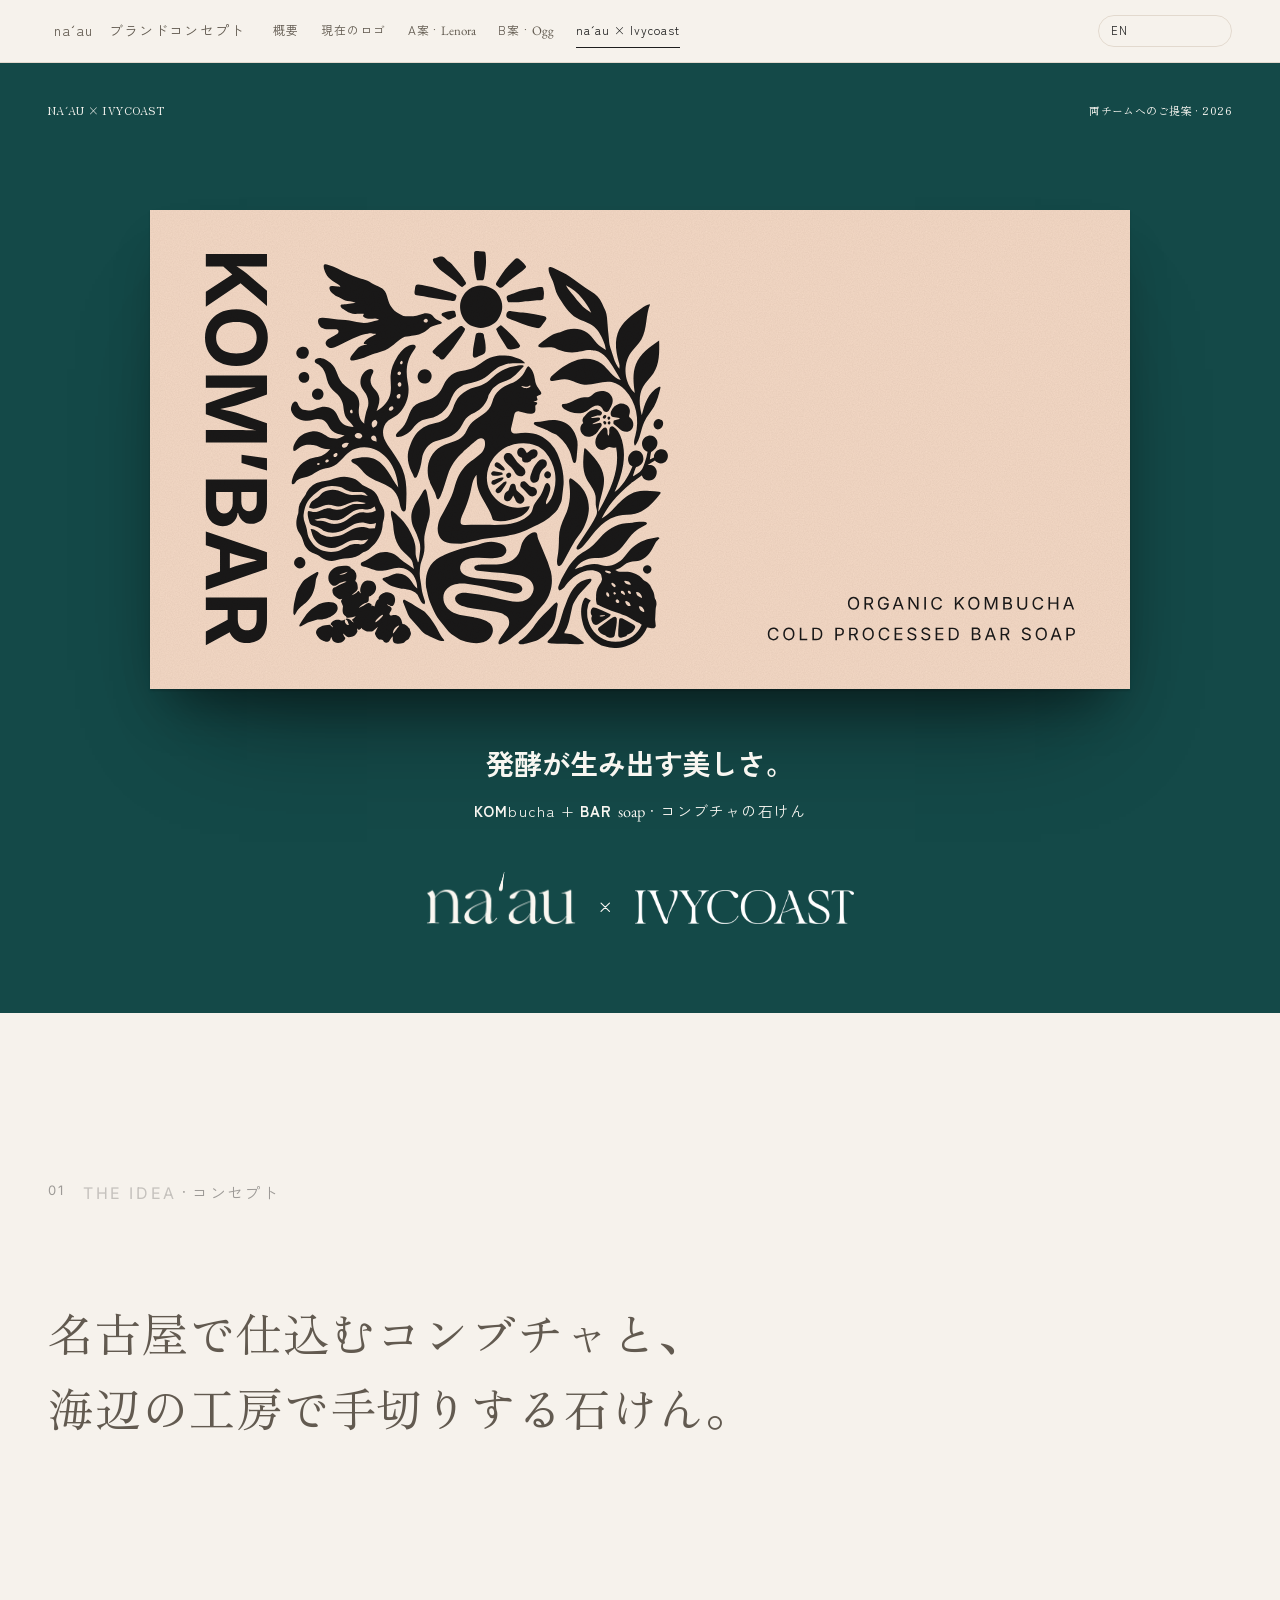
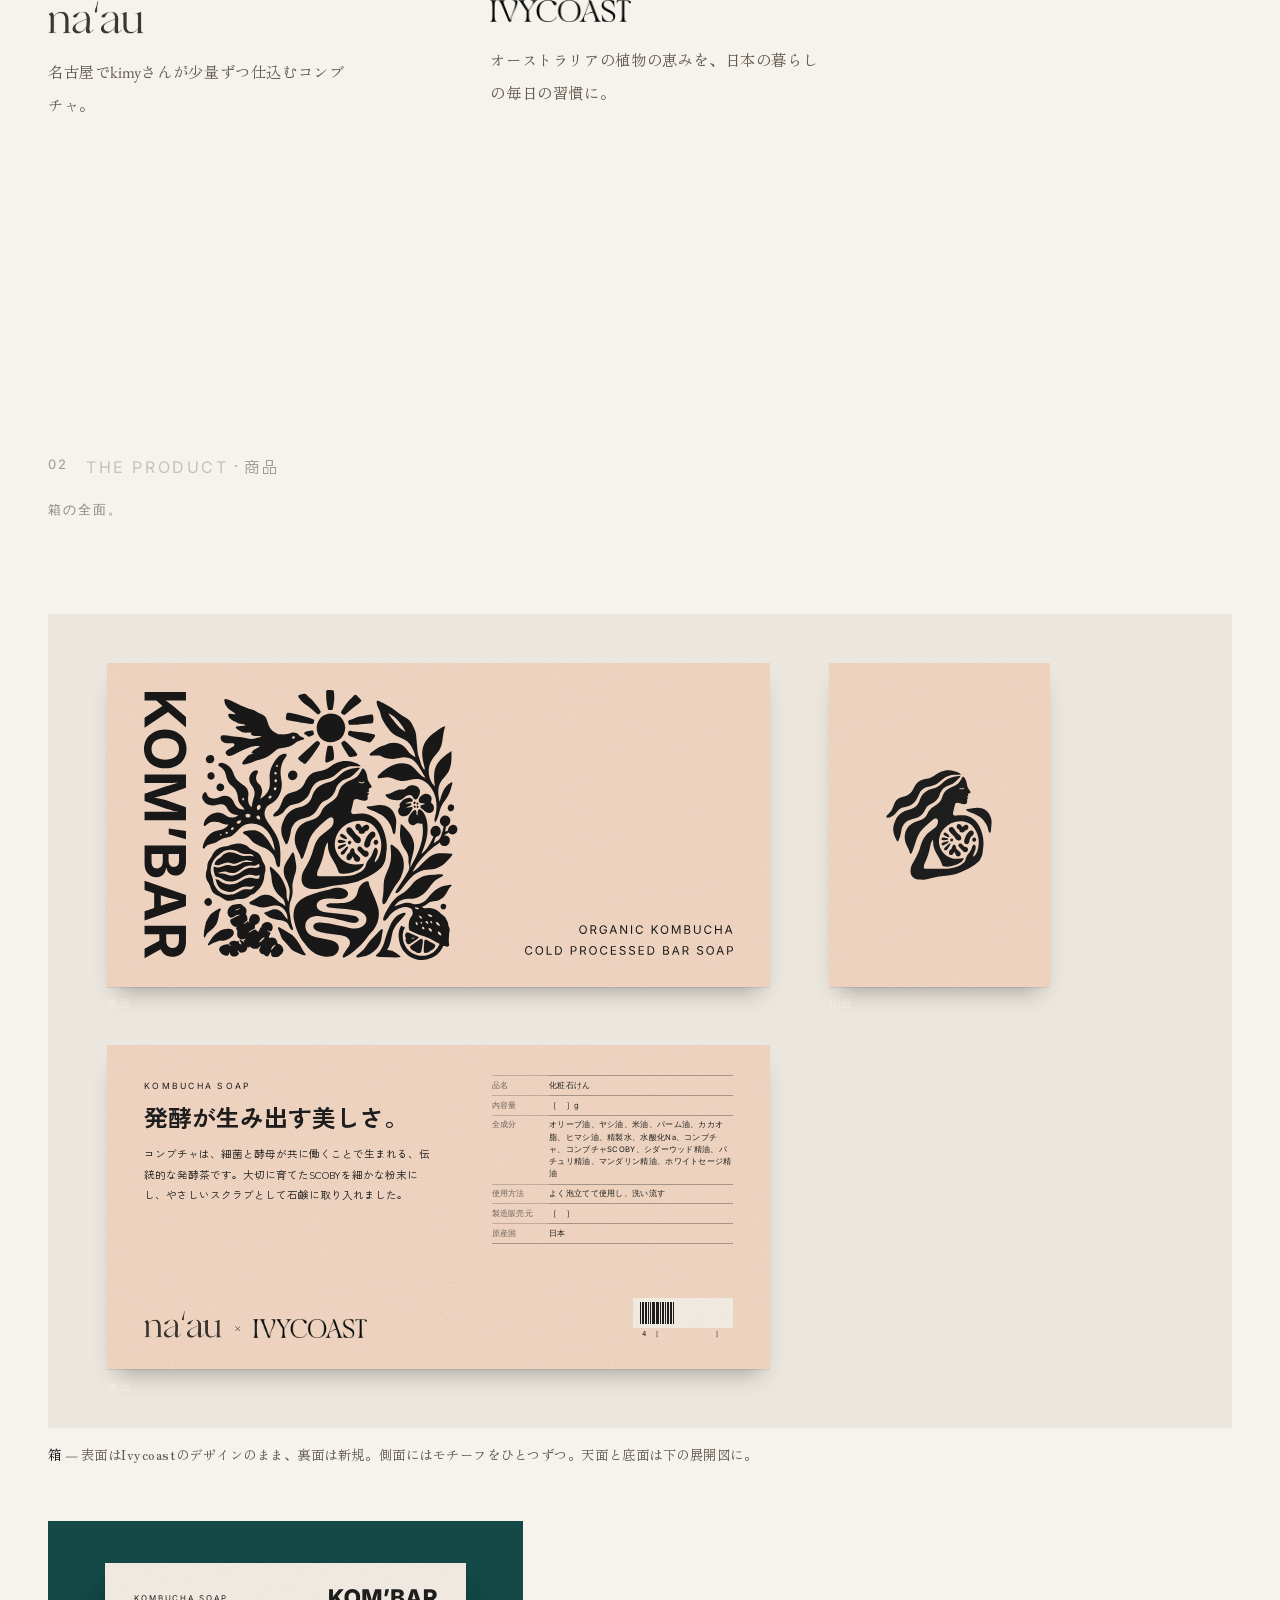
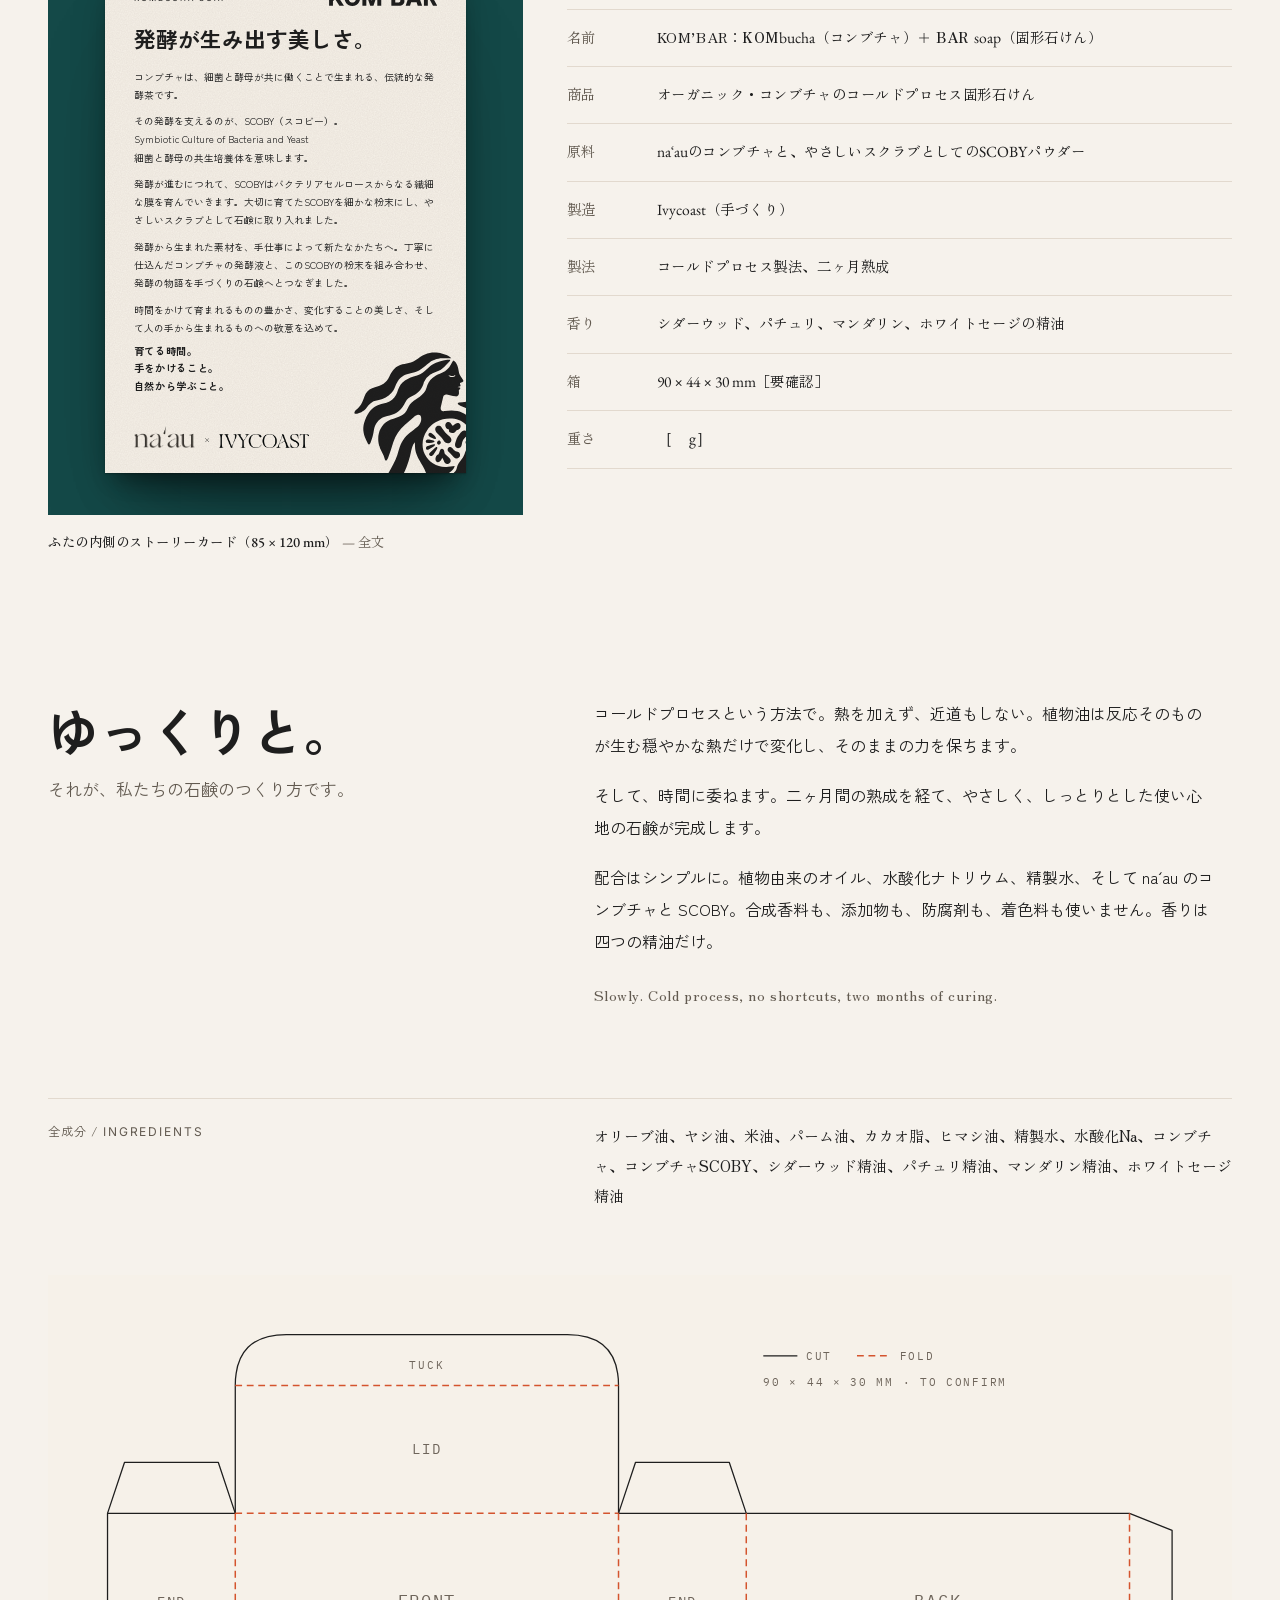
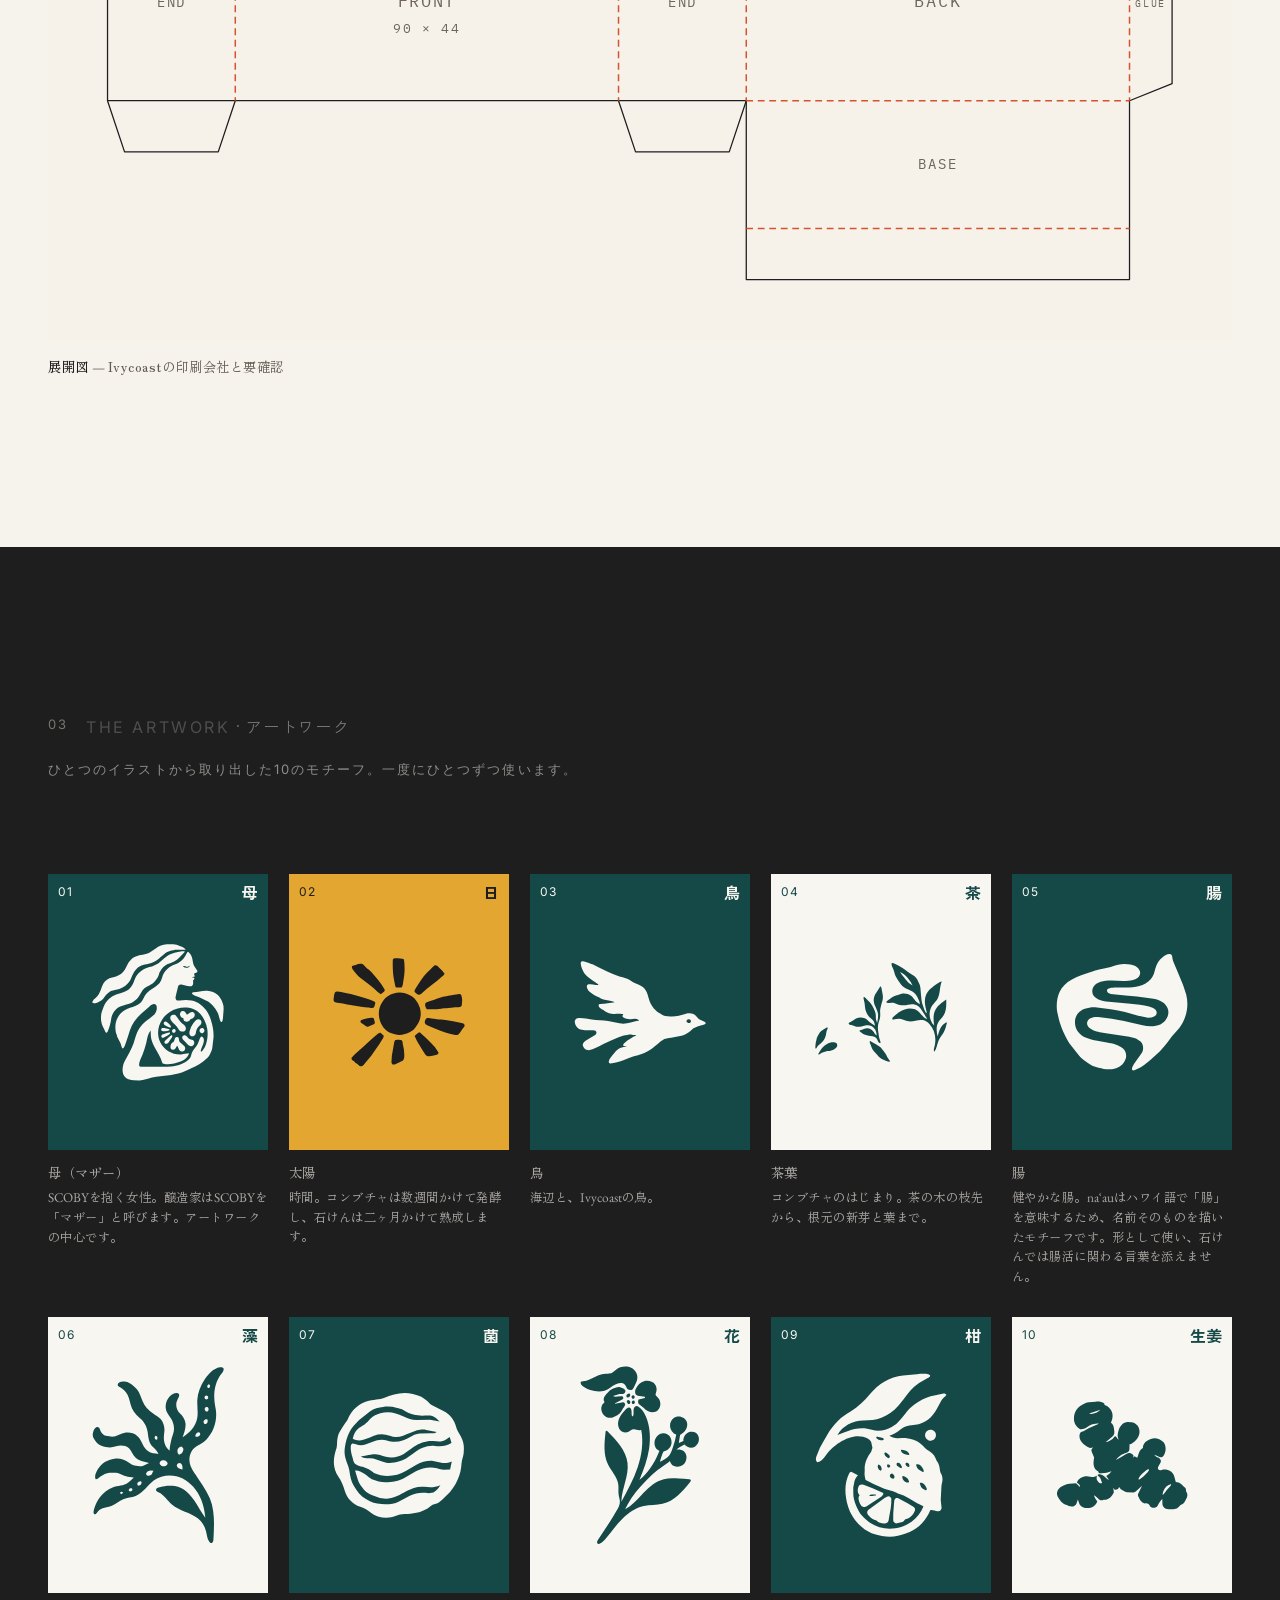
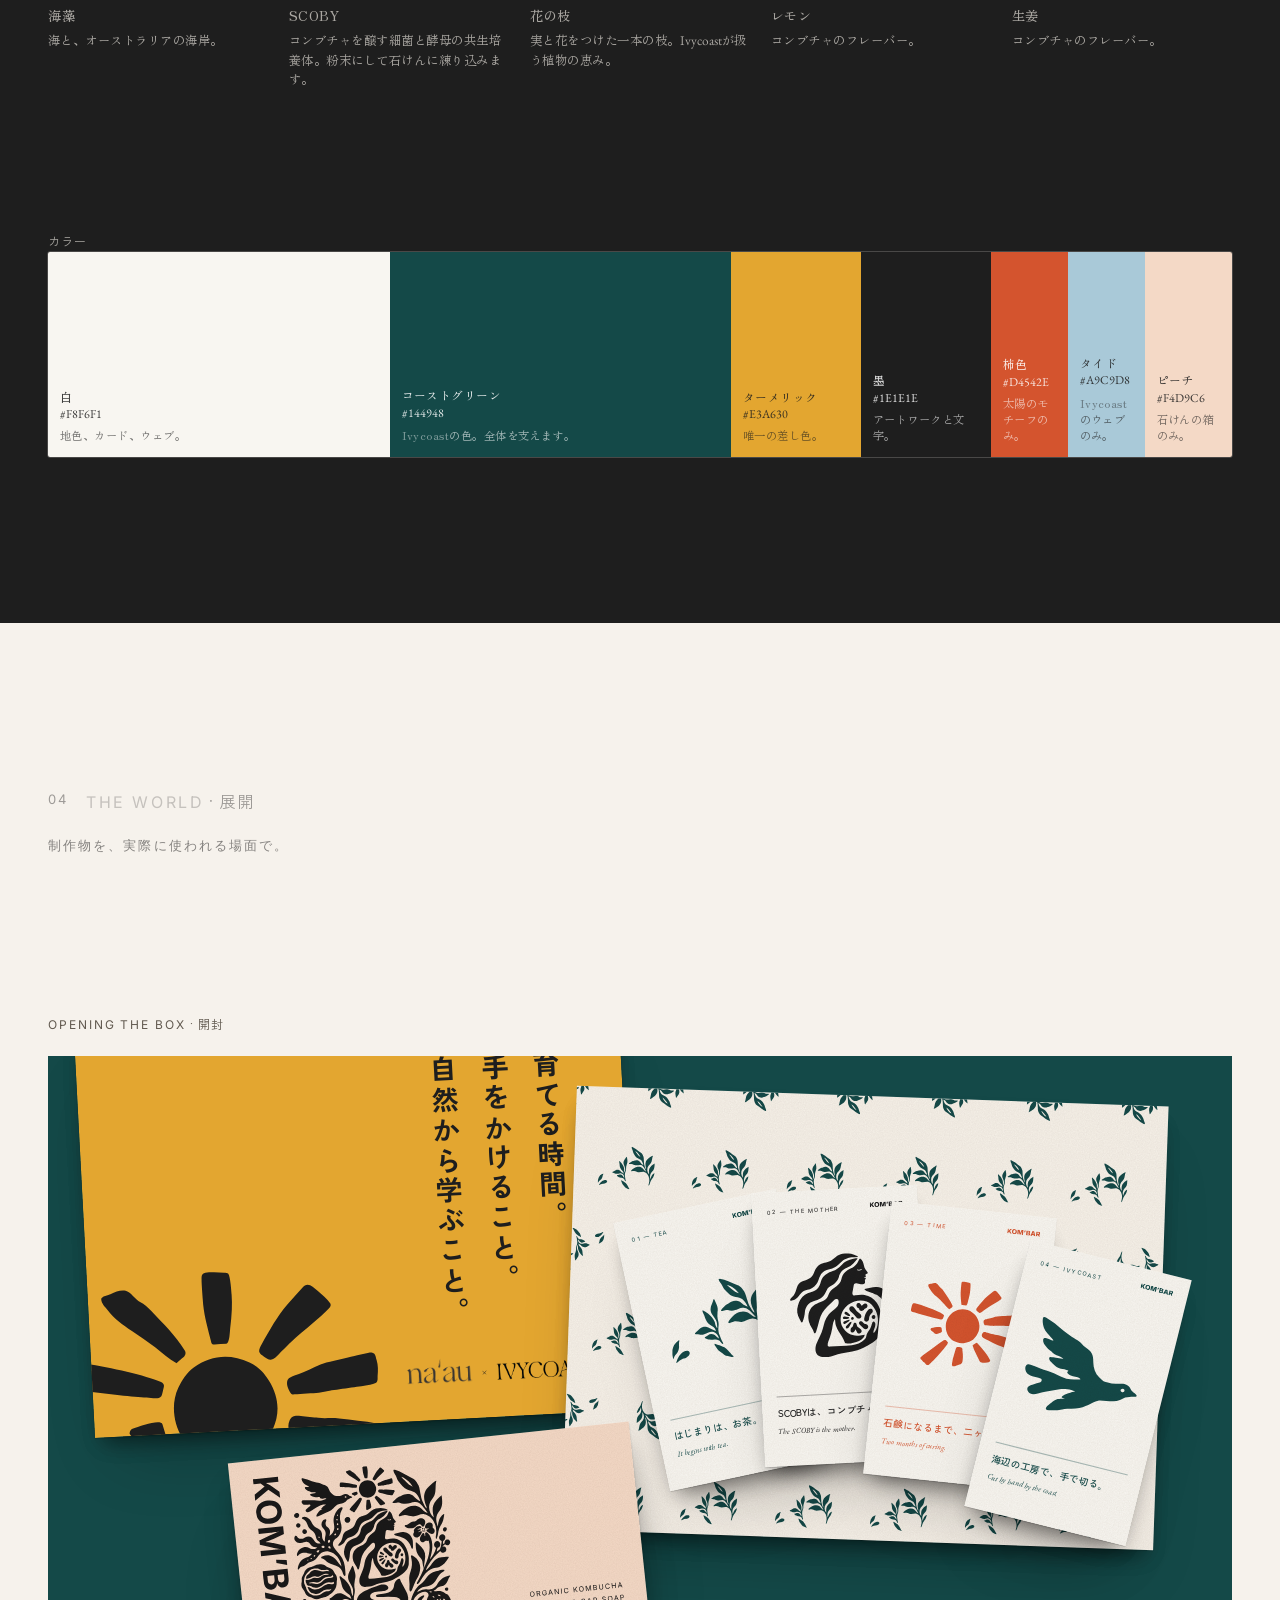
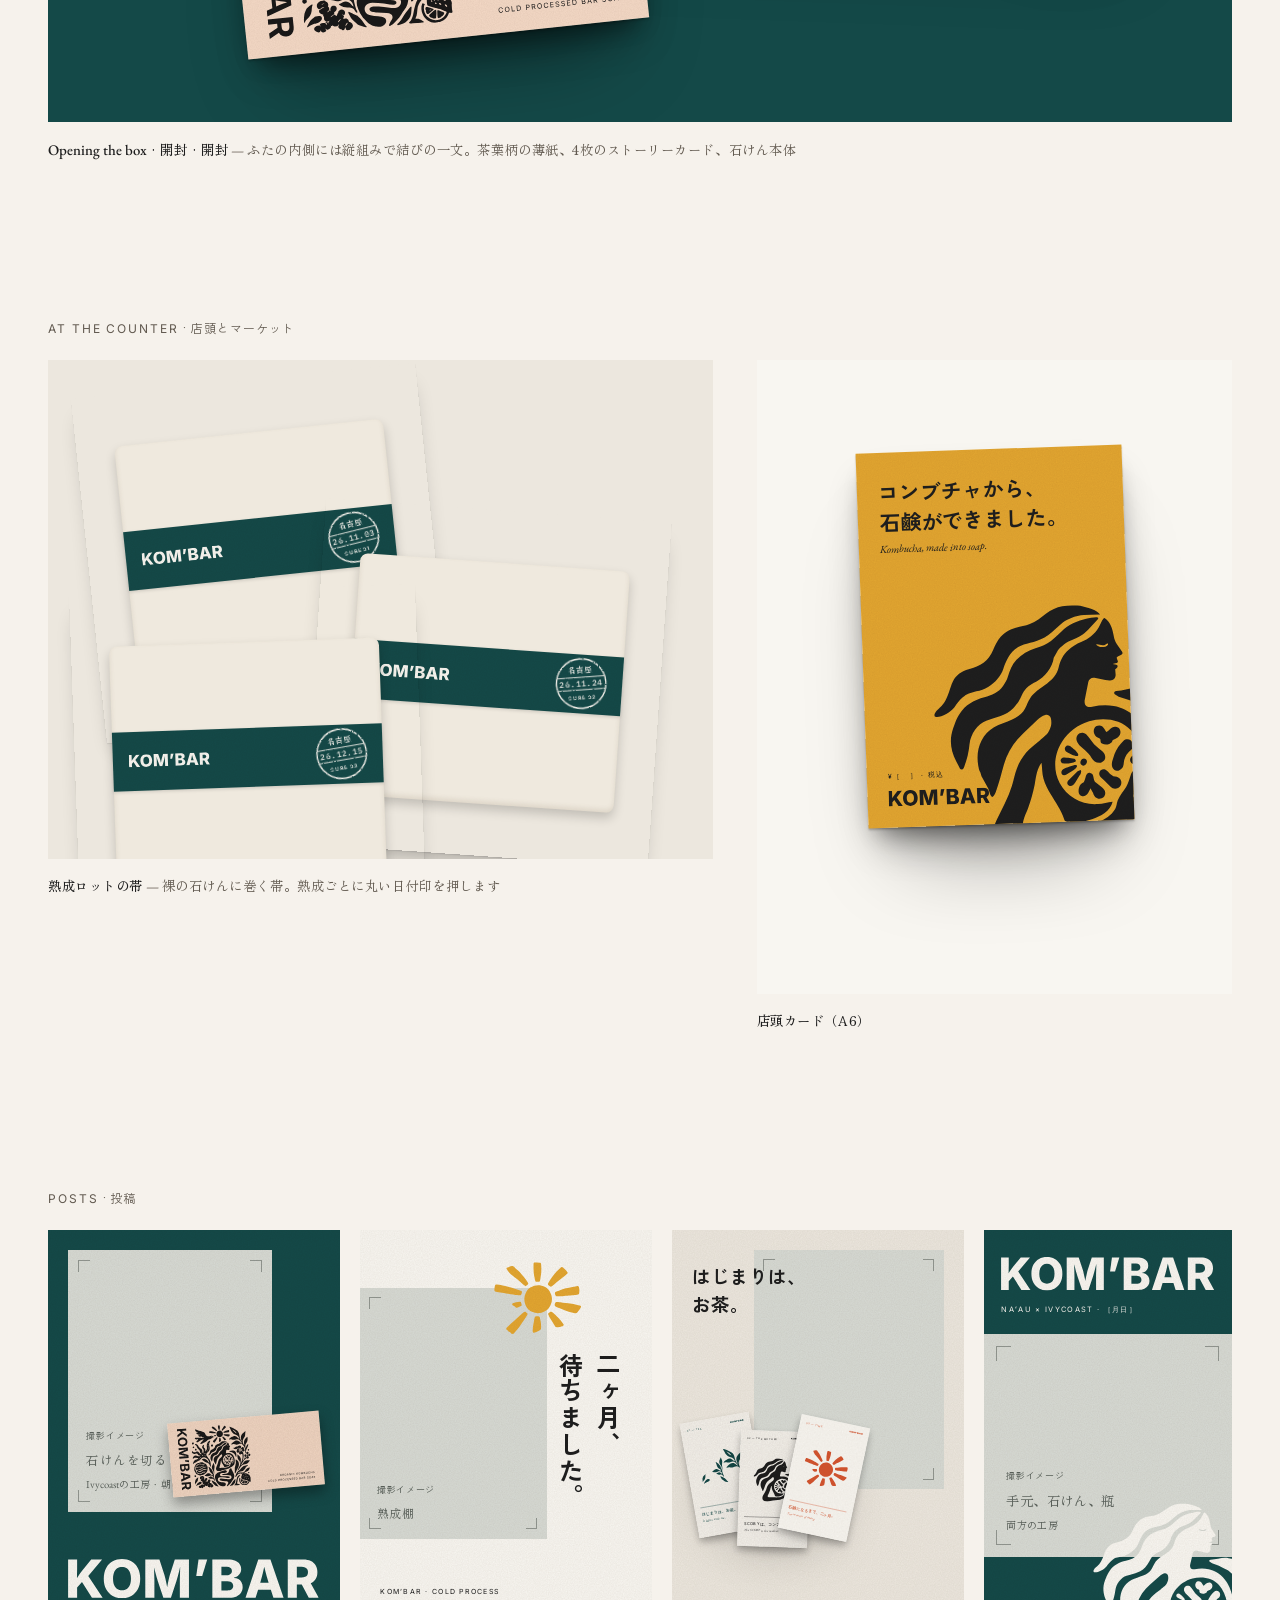
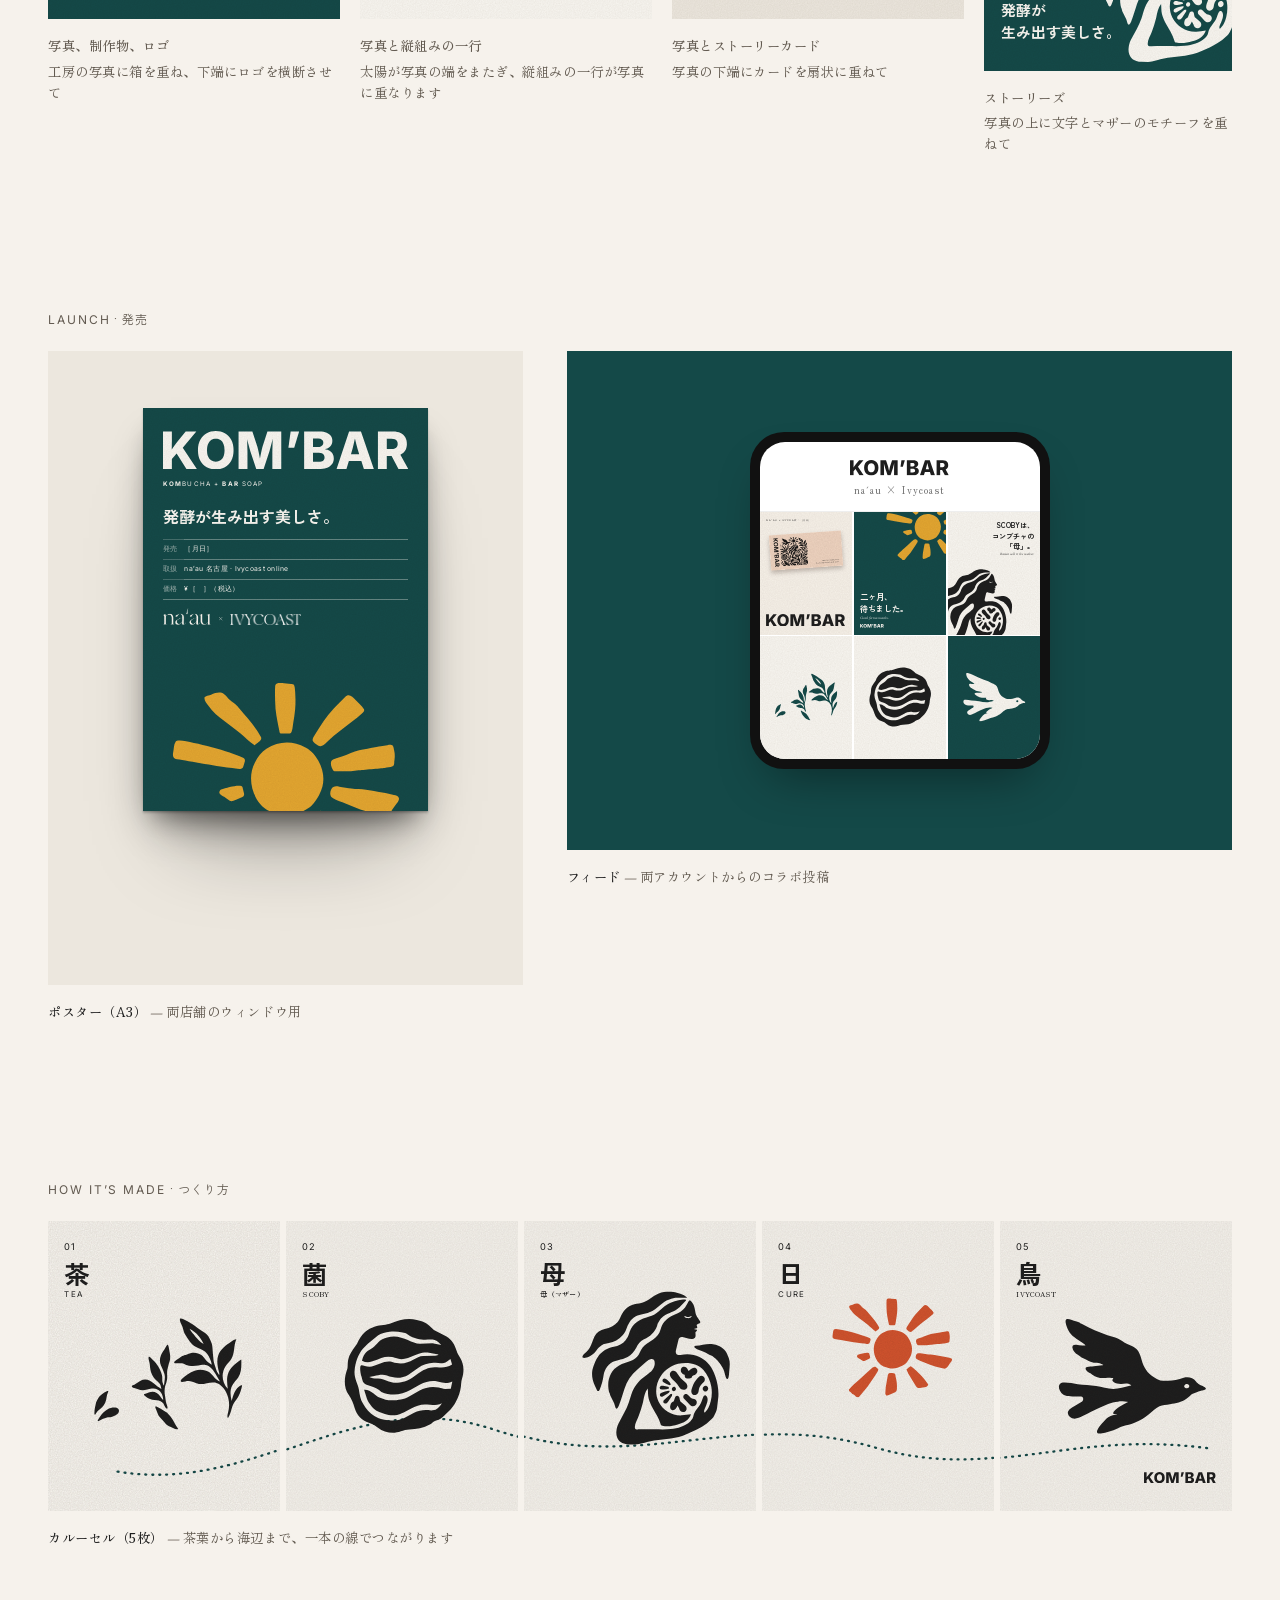
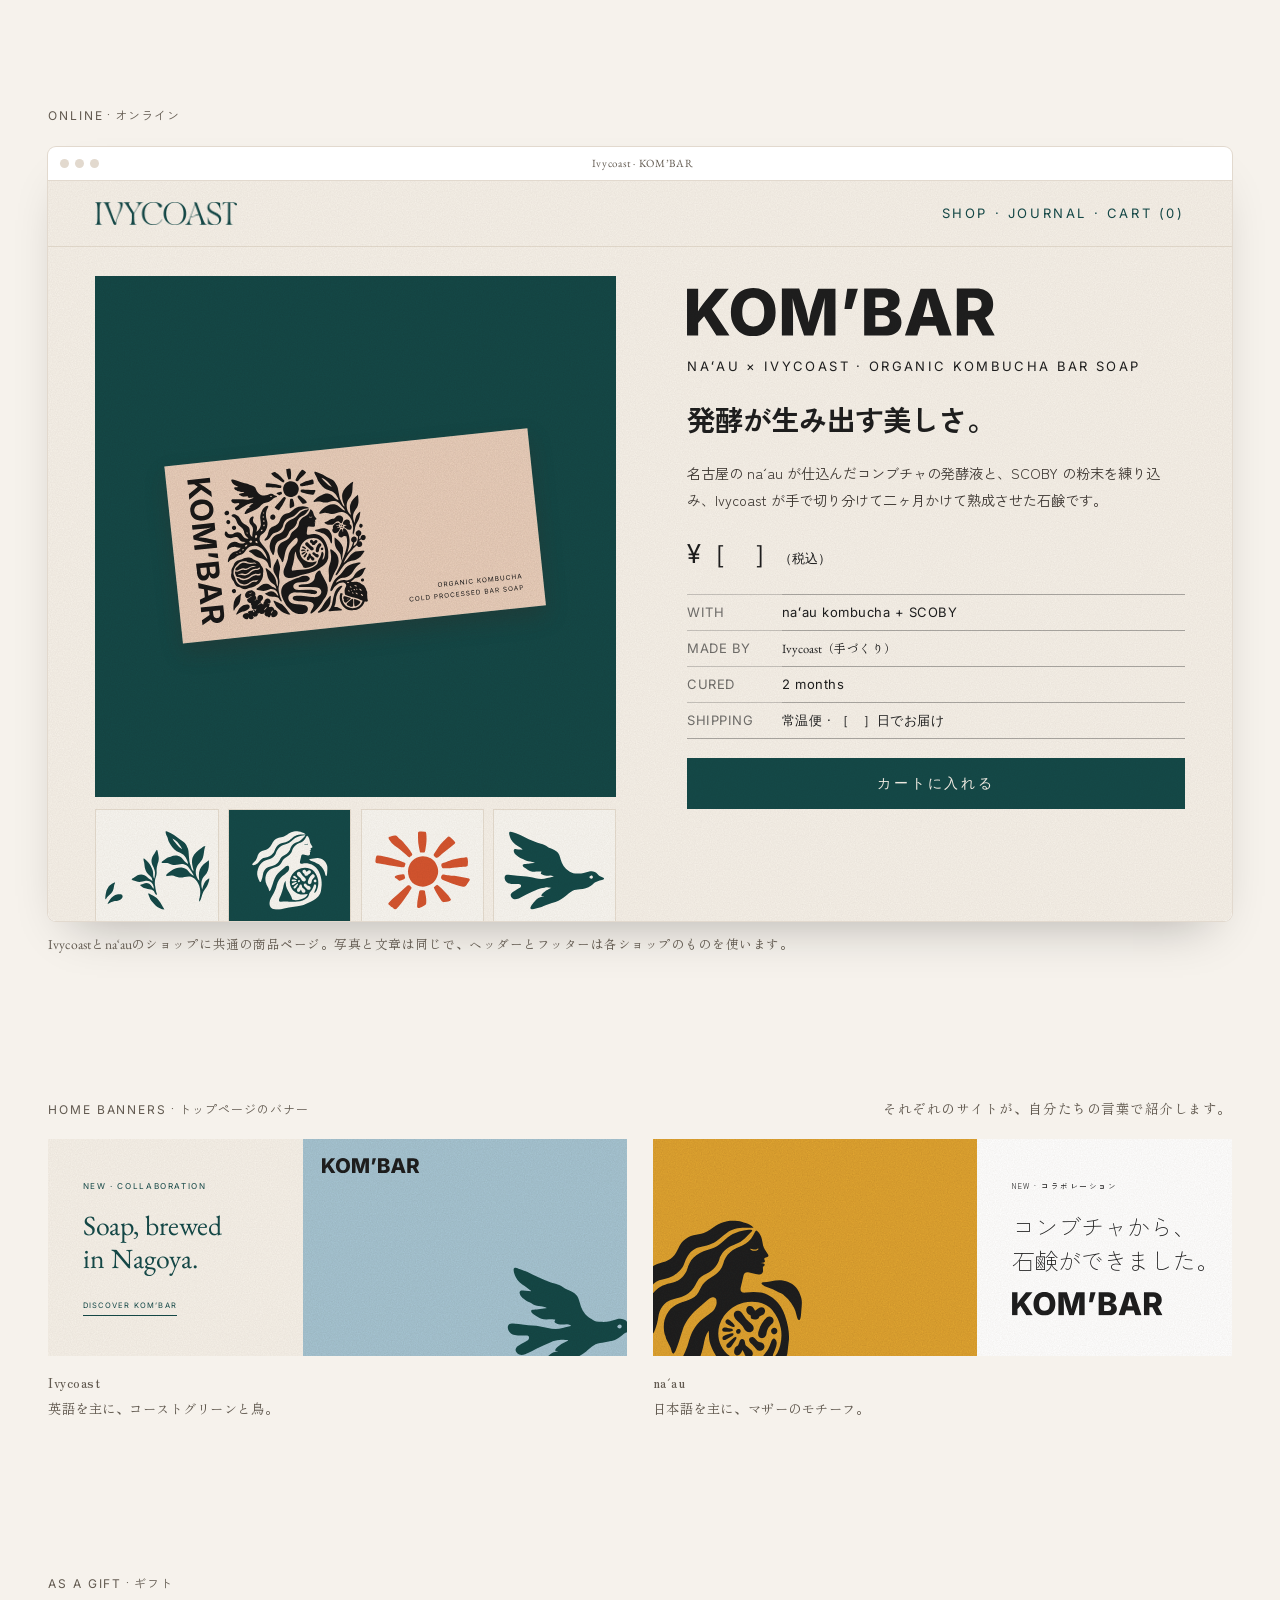
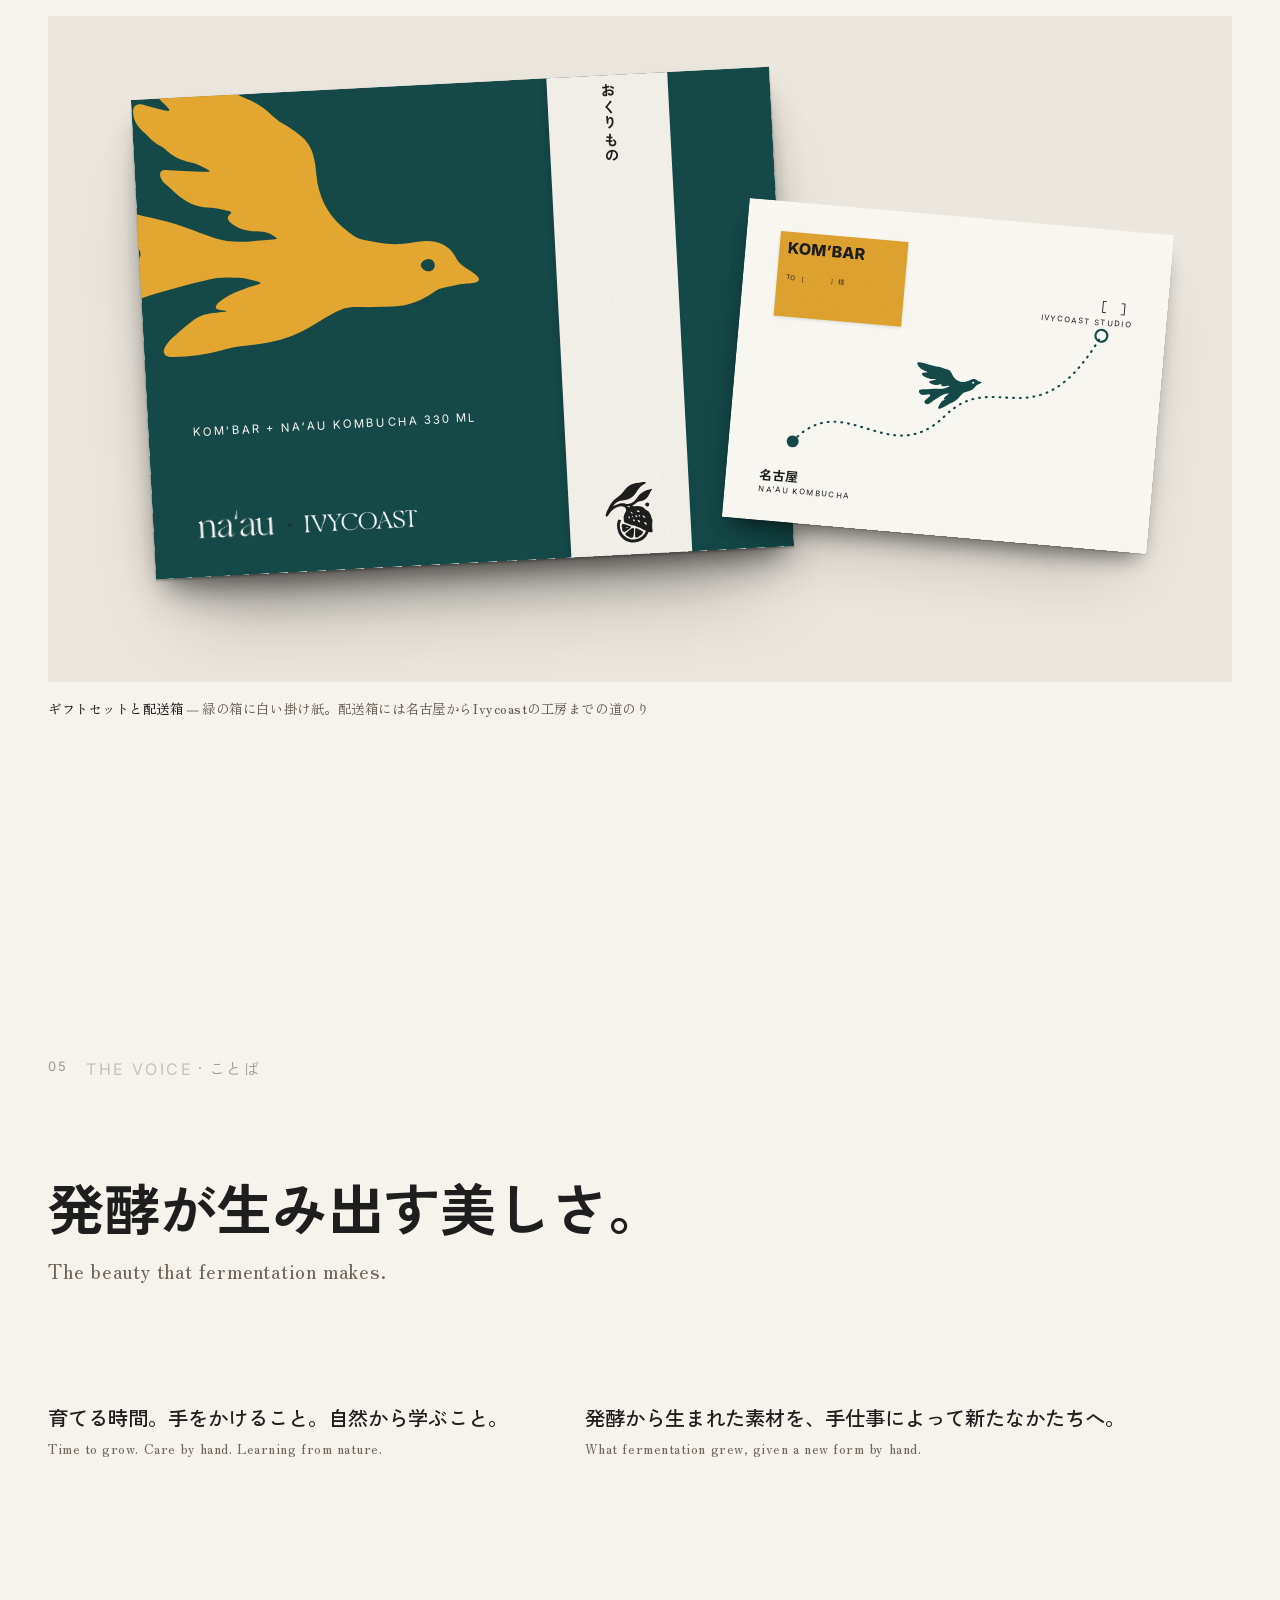
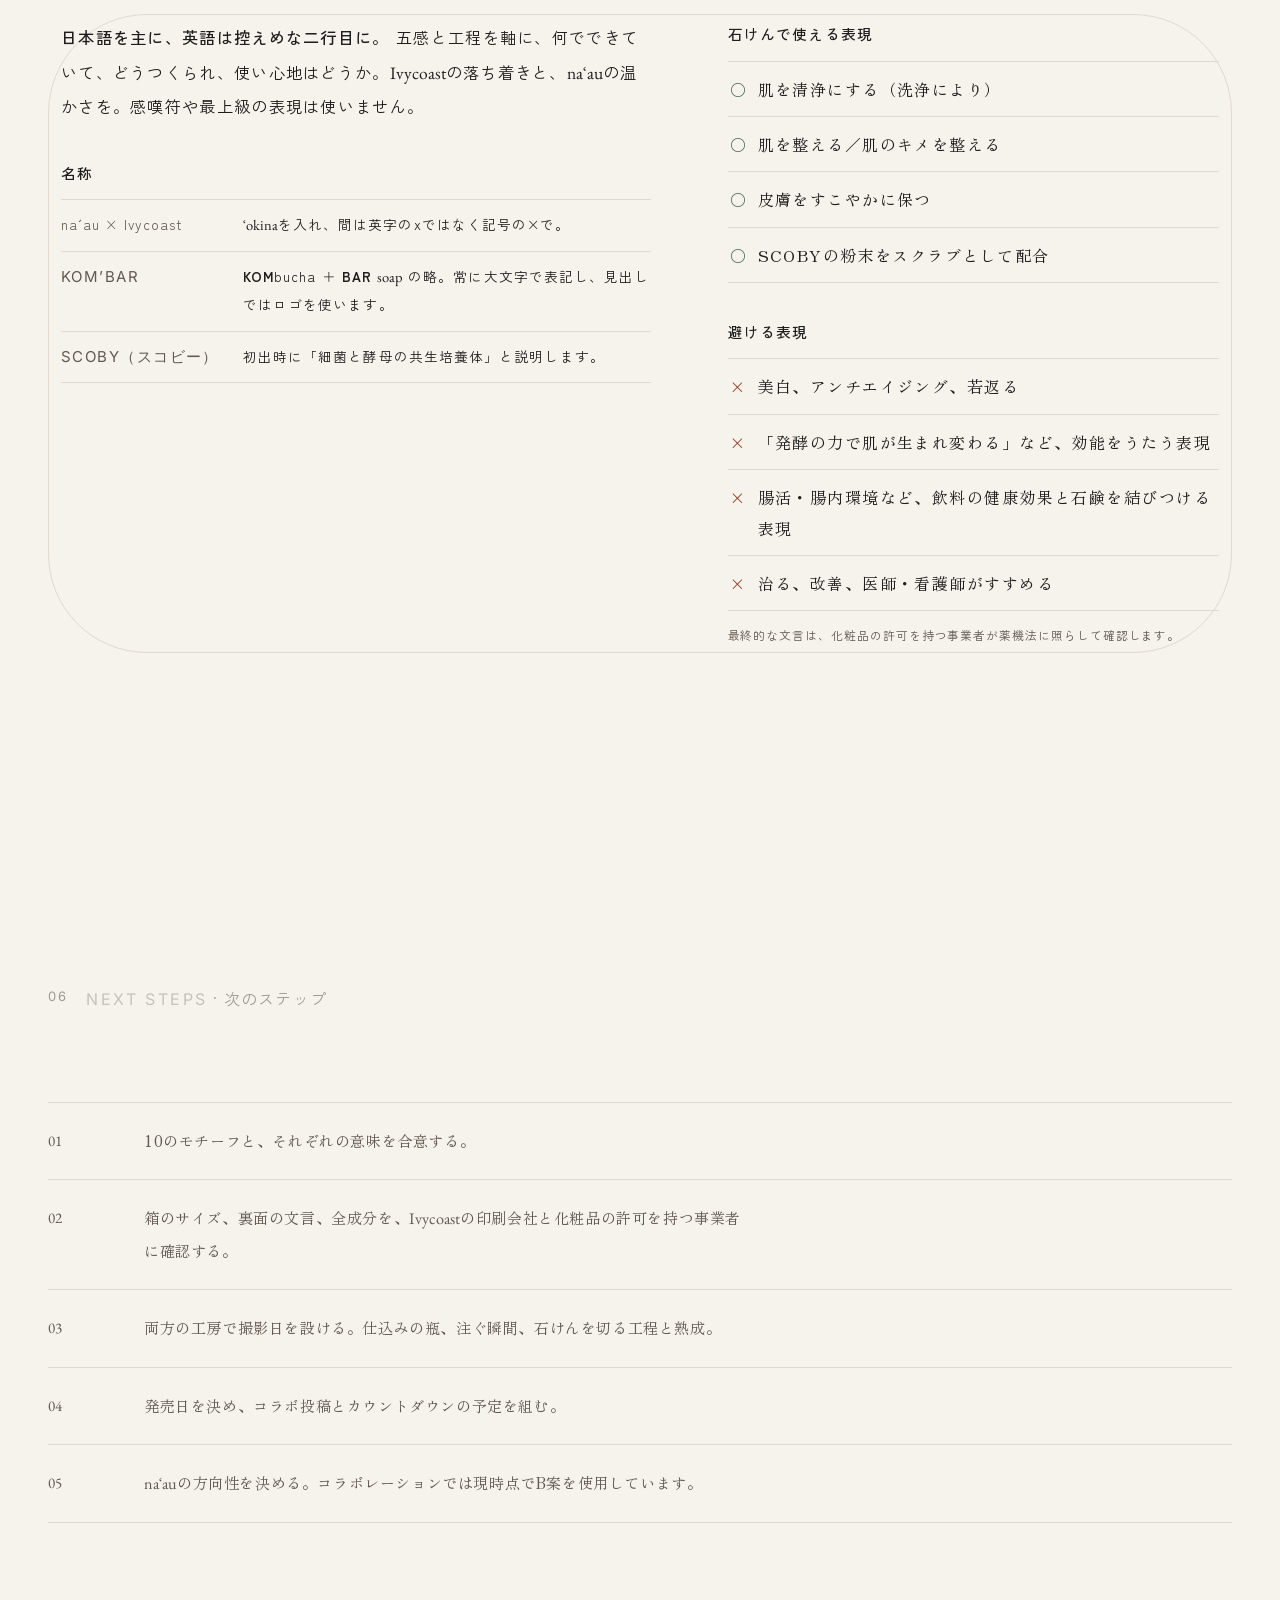
==== commit c2bc26c3: "Japanese first with EN toggle; Japanese typesetting; KOM'BAR ingredients - Site opens in Japanese wi" ====
--- a/collab.html
+++ b/collab.html
@@ -1 +1 @@
-<!doctype html><html lang="ja"><head><meta charset="utf-8"><meta name="viewport" content="width=device-width, initial-scale=1"><title>naʻau × Ivycoast — KOM’BAR</title><link rel="preconnect" href="https://fonts.googleapis.com"><link rel="preconnect" href="https://fonts.gstatic.com" crossorigin><link href="https://fonts.googleapis.com/css2?family=EB+Garamond:ital,wght@0,400;0,500;1,400&family=Shippori+Mincho+B1:wght@500;700&family=Zen+Old+Mincho:wght@400;600;700&family=Zen+Kaku+Gothic+New:wght@300;400;500;700&family=Klee+One:wght@400;600&family=Yomogi&family=Inter:wght@400;500;700&family=IBM+Plex+Mono:wght@400;500&display=swap" rel="stylesheet"><link rel="stylesheet" href="assets/css/site.css"></head><body class="d-collab"><svg width="0" height="0" style="position:absolute" aria-hidden="true"><defs><filter id="lino" x="-8%" y="-8%" width="116%" height="116%" color-interpolation-filters="sRGB"><feTurbulence type="fractalNoise" baseFrequency=".03" numOctaves="3" seed="4" result="w"/><feDisplacementMap in="SourceGraphic" in2="w" scale="5" xChannelSelector="R" yChannelSelector="G" result="ink"/><feTurbulence type="fractalNoise" baseFrequency=".22" numOctaves="3" seed="9" result="g"/><feColorMatrix in="g" type="matrix" values="0 0 0 0 0  0 0 0 0 0  0 0 0 0 0  -16 0 0 0 11.6" result="holes"/><feComposite in="ink" in2="holes" operator="in"/></filter><filter id="brush" x="-8%" y="-8%" width="116%" height="116%"><feTurbulence type="fractalNoise" baseFrequency=".06" numOctaves="2" seed="2" result="w"/><feDisplacementMap in="SourceGraphic" in2="w" scale="1.6" xChannelSelector="R" yChannelSelector="G"/></filter><filter id="seal" x="-8%" y="-8%" width="116%" height="116%"><feTurbulence type="fractalNoise" baseFrequency=".05" numOctaves="2" seed="11" result="w"/><feDisplacementMap in="SourceGraphic" in2="w" scale="2.2" xChannelSelector="R" yChannelSelector="G" result="ink"/><feTurbulence type="fractalNoise" baseFrequency=".3" numOctaves="3" seed="5" result="g"/><feColorMatrix in="g" type="matrix" values="0 0 0 0 0  0 0 0 0 0  0 0 0 0 0  -12 0 0 0 8.7" result="holes"/><feComposite in="ink" in2="holes" operator="in"/></filter></defs></svg><svg width="0" height="0" style="position:absolute" aria-hidden="true"><defs><symbol id="k-mother" viewBox="381 325 542 563"><path d="M514.79,807.43c13.23-24.84,28.29-49.24,37.37-76.03,4.45-13.14,7.42-26.8,12.79-39.59,5.38-12.81,13.12-24.54,22.25-34.99,9.81-11.23,21-17.94,32.47-27.05,0,0,14.37-11.72,14.37-11.72,5.49-4.48,8.75-11.99,11.09-18.83,1.91-5.59,1.59-12.39.57-17.95-1.09-5.94-6.68-9.31-12.38-8.2-7.17,1.4-12.56,5.82-17.88,10.49l-33.05,29.01c-21.83,19.16-37.29,41.18-46.27,69.02-6.72,20.83-12.51,41.67-20.74,61.97-1.57,3.88-4.45,8.63-7.87,11.22-4.68-2.04-5.08-7.05-6.36-11.1l-2.84-9.04-14.05-28.07-2.24-8.59c-2.92-5.53-3.61-10.61-4.41-16.47-4.55-33.44,8.05-67.67,38.9-84.49,13.07-7.12,27.87-10.33,41.61-16.04,11.67-4.84,23.26-12.13,29.69-23.36,6.43-11.22,11.04-24.91,21.29-33.41l8.19-6.79,23.41-15.78c12.33-8.31,22.97-20.03,26.73-35.01,3.9-15.53,10.88-28.63,23.47-38.78,9.05-7.29,18.16-12.59,29.26-16.75,14.13-5.29,27.77-13.76,37.01-25.78,5.11-6.65,8.39-14.27,12.51-21.56,1.13-2,3.13-4.9,5.3-5.16,12.72,9.08,17.15,24.4,19.21,39.77.98,7.3,2.75,14.19,6.77,20.36l10.94,16.81c.8,1.23,1.27,3.84.95,4.89-1.3,4.21-7.51,3.44-12.54,7.37-2.41,1.89,1.75,7.46,1.58,10.75-.05,1.06-2.27,2.64-3.32,2.86l-8.9,1.86c3.48,1.65,9,1.01,10.46,3.09,2.58,3.67-2.32,7.2-4.99,9.2l.53,12.14c.13,3.11-1.5,7.43-3.42,9.14-2.98,2.66-6.83,3.88-10.83,3.33l-9.39-1.28-24.39-5.82c-6.46-1.54-12.73,2.41-14.21,8.67l-9.61,40.61c-.94,3.98-.61,9.67,1.86,12.64,3.54,4.26,9.53,4.1,14.51,3.31,16.36-2.6,32.17-3.2,48.7.04,26.57,5.22,48.9,22.49,63.46,45l4.14,7.06c4.85,8.27,8.01,16.73,11.11,25.96,8.01,23.88,12.72,48.58,11.33,73.86l-4.91,42.11c-.59,5.05-2.39,10.86-4.49,15.2l-5.62,11.6c-2.22,4.58-5.71,9.84-9.49,13.24l-17.85,16.05c-10.64,7.65-21.27,14.49-32.83,20.21l-11.35,5.61-24.03,11.28-19.21,7.85-14.71,4.18-28.86,5.9-61.23,7.46c-11.98,1.46-22.85,5.05-34.45,7.86l-21.14,5.11-13.36,1.81-23.54-.41c-6.37-.11-11.78-1.26-17.96-3.2-8.65-2.71-15.68-6.55-20.79-14.65-5.49-8.71-7.6-19.35-6.58-30.05s3.2-20.47,8.27-29.99ZM765.78,423.95c5.7.34,11,.1,15.05-4.84v-.03c.11-.46.05-1.2-.09-1.95-.16-.81-1.12-1.15-1.78-.64-10.28,7.9-16.47.64-23.79.89-.86.03-1.19,1.14-.52,1.67,4.92,3.87,6.66,4.63,11.14,4.9ZM602.98,733.6c-3.77,16.13-9.21,31.81-15.1,47.28-4.93,12.97-15.02,28.86-13.79,43.03.59,6.76,7.51,6.4,13.06,6.23,19.31-.6,38.64-.73,57.96-.41,20.09.34,40.25,1.18,60.24-.86,25.01-2.55,51.96-10.14,70.79-27.65,2.55-3.1,5.83-6.16,7.91-9.56,3.41-5.56,3.68-13.06,6.34-19.25,4.81-11.2,13.53-19.96,20.17-30.01,5.86-8.86,8.37-18.96,12.24-28.73,1.23-3.11,5.57-10.45,10.02-7.37,16.39,11.37-1.45,40.54-5.47,53.77-.89,2.93-1.2,5.97,1.02,8.37,1.31,1.41,12.81-15.11,13.63-16.68,3.94-7.58,6.76-15.95,8.88-24.21,4.43-17.3,5.26-35.53,2.26-53.14-3.76-22.1-13.53-43.12-27.88-60.33-21.77-26.11-61.77-31.24-93.19-23.15-25.17,6.49-47.83,22.29-62.62,43.68-19.15,27.7-23.67,63.73-8.67,94.36,15.52,31.7,49.52,51.85,84.82,50.07,11.16-.56,22.12-3.21,33.25-4.15-2.74,10.32-10.12,18.96-18.92,25s-18.99,9.73-29.22,12.77c-18.28,5.44-37.85,9-56.34,4.36-1.62-.41-3.3-.92-4.47-2.12-1.17-1.21-1.63-2.92-2.08-4.54-5.9-21.06-18.5-39.47-29.03-58.63-6.01-10.93-11.39-22.39-14.46-34.53-3.04-12.01-1.93-23.97-3.24-36.11-10.61,12.66-13.24,29.92-16.67,46.08-.46,2.16-.94,4.31-1.44,6.46Z"/><path d="M459.71,633.46c-2.4,17.83-6.76,33.82-13.5,49.96-1.02,2.45-2.96,6.82-5.66,6.81-4.41-.02-5.47-4.99-6.86-7.89l-5.26-10.93c-11.86-24.66-14.61-49.22-4.68-74.62l5.42-13.85c2.57-6.57,6.6-13.05,10.77-19.23,12.96-19.19,34.34-30.69,57.08-35.36,16.78-3.44,32.99-10.13,43.09-23.91,4.68-6.39,9.26-13.23,11.6-20.48,4.65-14.43,10.24-27.58,20.95-38.08,12.5-12.25,27.03-19.78,43.73-24.45l10.37-2.89c11.8-3.29,23.48-9.83,32.65-17.88l16.61-14.58c8.68-7.62,17.8-14.35,28.62-18.38l14.54-5.41,14.2-3.23c9.56-2.17,27.67-5.03,27.53-.84-.02.66-.66,2.19-1.12,2.67l-22.78,23.22-8.16,6.78c-8.24,6.84-18.01,10.32-27.76,14.29l-9.41,3.83c-7.6,3.09-22.06,14.67-26.5,22.06l-8.15,13.56c-3.71,22.01-22,43.49-41.74,52.5-13.79,6.29-24.3,12.36-31.5,25.95l-4.79,9.05c-7.53,14.2-17.46,25.68-31.53,33.59-10.8,6.07-22.92,8.32-34.86,12.04l-13.17,4.11c-19.5,6.08-36.63,28.69-39.72,51.61Z"/><path d="M448.16,526.8c-8.1,6.13-13.69,14.12-19.61,21.77-9.32,12.04-34.23,23.6-43.48,20.24-3.1-1.13-2.78-5.82-1.42-7.83l3.71-5.53c12.17-10,20.3-18.04,26.34-32.78l3.77-9.19c3.2-7.81,5.48-16.06,9.54-23.36,7.88-14.16,20.97-22.76,36.65-26.22,26.82-5.93,45.34-16.19,57.11-42.09,4.77-10.5,10.01-20.58,17.91-28.96,21.83-23.16,44.96-18.65,66.77-26.36,14.41-5.09,25.73-14.28,38.09-22.85,10.84-7.53,23.75-12.67,36.72-14.86,11.61-1.97,22.63-1.48,34.16-.57,8.86.7,17.12,3.85,25.41,6.66,9.4,3.19,18.21,6.61,25.66,15.2l-20.56-.14-15.93.02c-9.69.01-20.06,2.29-29.11,5.87l-10.27,4.06c-2.6,1.03-6.26,3.32-8.61,5.15l-10.71,8.36c-10.77,8.41-20,18.2-32.43,24.6-23.42,12.06-44.27,10.76-60.3,19.51-10.1,5.52-17.89,13.14-23.55,22.74-4.85,8.21-8.77,16.14-11.83,25.11-2.92,8.58-7.96,15.47-13.77,22.07-13.04,14.84-29.82,23.86-49.19,26.96l-17.03,4.14c-4.61,1.12-9.77,5.08-14.02,8.29Z"/><path d="M875.67,578.7l-8.55-8.06c-3.54-3.34-7.87-7.61-12.31-9.48l-9.2-3.87-12.46-6.68c-4.49-2.4-7.79-3.74-12.75-5.63l-19.44-7.4-7.85-5.01c-1.37-.87-2.76-3.78-2.05-5,.85-1.48,3.39-2.77,5.15-2.77,21.67-.03,41.12-9.44,63.19-5.27l10.24,1.93c18.94,5.16,35.54,18.71,42.63,36.84l4.52,11.55c5.92,15.14,3.28,30.75,1.92,46.61-.83,9.67-1.14,29.62-6.83,30.01-8.24.57-7.94-24.75-17.58-40.94l-7.88-13.24-10.75-13.6Z"/><path d="M758.84,659.08c6.52,5.47,8.74,14.25,5.55,19.77-1.62,2.8-5.08,5.92-8.97,6.62-9.11,1.63-16.94-4.15-21.03-11.96-3.54-6.75-8.48-12.1-13.85-17.2l-8.79-8.35c-8.4-7.98-13.51-18.51-6.88-26.97,3.21-4.1,8.51-5.22,13.48-4.2s7.52,4.58,10.69,9.07l12.4,17.56,9.13,8.72,8.28,6.94Z"/><path d="M729.68,742.59c-4.03,9.8-10.78,20.61-20.6,16.72-6.71-2.66-7.6-10.01-5.28-18.2,1.78-6.29,5.07-9.65,11.29-12.41,5.56-8.68,4.6-23.11,15.39-20.8,8.66,1.85,5.44,10.18,9.84,20.36l15.32,13.04c4.33,3.68,7.1,6.94,7.28,13.14.13,4.44-3.39,10.26-8.59,11.87-9.36,2.89-17.13-3.47-18.95-12.85l-5.7-10.84Z"/><path d="M795.75,704.59c-3.48,1.21-8.19.04-10.86-2.16-5.84-4.81-5.85-13.15-2.97-21.33l5.02-14.27c5.14-10.94,12.42-21.26,21.37-29.07,4.77-4.15,11.99-3.41,15.94-.61,5.2,3.69,6.56,10.41,4.1,16.58-1.81,4.55-6.46,7.33-10.03,10.73-6.42,6.09-10.35,15.11-11.22,23.88-.73,7.35-3.37,13.46-11.35,16.25Z"/><path d="M800.65,623.79c-5.94,11.28-17.62,7.71-18.41,15.77-5.68,5.85-15.38,6.97-22.82,2.78-5.9-3.32-.24-10.38-5.83-12.26-9.79-3.29-15.38-14.95-9.53-24.12,3.37-5.28,13.18-6.3,17.54-1.91,3.69,3.71,5.51,7.49,8.45,12.73,6.82-2.62,10.21-10.58,20.24-11.16,4.52-.26,8.55,2.35,10.08,5.36,2.17,4.27,2.52,8.55.27,12.81Z"/><path d="M796.65,722.63c5.64,6,4.03,14.94-1.22,19.53s-14.55,4.78-20.07-1.21l-13.63-14.82-7.13-6.9c-3.86-3.73-4.94-8.12-2.83-13.13,1.78-4.23,7.76-7.04,12.78-4.52,7.03,3.52,9.24,11.52,17.95,15.49,5.17.87,10.46,1.63,14.15,5.56Z"/><path d="M695.87,728.52c-2.91,4.43-6.98,7.93-12.38,7.38-1.92-.2-5-2.82-5.51-4.58s.22-6.18,1.65-7.51l21.85-20.39c1.47-1.37,5.62-2.56,7.72-3.19,2.63,5.24-.65,9-3.17,12.83l-10.16,15.46Z"/><path d="M675.72,709.98c-2.71,1.53-7.47,1.46-9.42-1.3-2.39-3.38-.63-9.33,3.19-11.08,8.69-4,26.62-9.98,30.45-8.21,3.29,1.52-.61,7.26-7.38,11.09l-16.83,9.51Z"/><path d="M692.51,650.29c5.77,5.27,14.31,13.29,12.03,17.19-2.54,4.36-18.88-4.03-27.21-9.95-2.05-1.46-2.82-5.86-2.2-7.81s3.45-5.22,5.96-5.46c4.51-.44,8.28,3.16,11.42,6.03Z"/><path d="M695.34,674.74c1.9.37,4.43,4.21,3.26,5.88-9.6,4.11-20.25,4.65-30.49,2.91-2.1-.36-4.02-4.62-3.65-6.44s2.54-5.13,4.62-5.68c4.45-1.18,8.32-.16,12.45.64l13.82,2.69Z"/><path d="M833.89,691.99c-4.55,1.27-9.27-1.61-11.11-5.4-1.93-3.98-1.53-8.82,1.91-12.14s8.01-4.9,12.63-1.75c3.33,2.27,5.06,6.88,4.24,10.46-.93,4.03-3.27,7.6-7.66,8.83Z"/><path d="M721.51,688.06c-3.19,3.18-6.69,3.76-9.64,1.34s-3.9-6.65-1.74-10.07c2.61-4.13,7.56-5.8,10.95-3.05,3.7,3,4.1,8.12.42,11.78Z"/></symbol><symbol id="k-sun" viewBox="436 15 394 326"><path d="M673.83,231.44l-8.34,5.22c-13.94,7.05-29.85,11.41-45.22,6.73l-9.98-3.04c-31.28-9.52-47.75-54.6-31.23-86.04,5.01-9.53,11.23-18.15,20.03-23.92,21.58-14.14,45.31-14.53,67.49-2.41,10.91,5.96,16.5,12.8,22.28,23.19,10.49,18.86,11.82,38.97,1.68,58.34-3.89,7.44-10.43,17.99-16.72,21.93Z"/><path d="M519.86,338.81c-.49-.11-1.61.47-2.16.24-1.88-.79-3.59-1.76-4.98-3.27-1.27-1.37-2.33-2.97-3.87-4.06-1.37-.98-3.02-1.47-4.58-2.12-2.52-1.05-3.29-3.79-5.4-5.4-3.19-2.43-8.2-4.28-7.72-9.15.08-.8.44-1.56.96-2.18,9.59-11.63,21.35-20.96,32.51-31.03l19.53-17.63c8.55-7.71,16.17-15.47,25.39-22.59.37-.29.79-.51,1.24-.67l3.94-1.38c1.5-.53,3.17-.19,4.35.88l7.5,6.8c1.55,1.41-.51,6.18-1.54,7.86l-9.02,14.71c-.04.06-.08.13-.12.19l-23.94,34.81c-.06.09-.12.17-.19.25l-9.24,11.52s-13.66,16.43-13.69,16.47c-2.74,3.3-4.7,6.71-8.98,5.75Z"/><path d="M757.96,167.43c-4.02.46-8.95,1.6-12.97,1.58-7.89.06-23.58.21-28.2.21-1.65-.02-2.49-1.62-3.28-2.93-2.34-4.32-4.31-10.17-2.23-14.81,1.78-2.81,5.67-3.64,8.62-4.87,3.58-1.27,7.24-2.3,10.84-3.48,9.63-3.09,18.61-7.94,28.38-10.19,11.31-2.27,29.51-5.52,37.63-6.96,3.55-.57,7.69-1.26,11.32-1.84,3.26-.51,4.55-.91,7.07-.17,4.04,1.04,3.69,5.88,4.6,9.17,1.59,6.5,1.2,12.78.21,19.24-.25,3.03.31,6.77-2.84,8.3-4.17,1.94-9.33,2.19-13.84,2.67-6.65.6-38.96,3.46-45.23,4.08h-.09Z"/><path d="M818.62,232.34c-4.5,6.72-8.72,15.63-18.35,13.35-9.12-2.04-18.43-4.56-27.29-7.01-12.83-3.57-25.18-8.5-37.3-13.92-6.89-2.73-14.16-4.88-20.69-8.56-6.55-3.21-6.84-9.69-3.86-15.84,2.95-6.01,7.93-5.77,13.92-4.61,5.96.92,15.74,2.44,20.65,3.2,8.63,1.46,16.63.5,25.38,2.24,15.15,2.48,30.03,4.8,44.64,8.15,4.85,1.14,7.89,1.3,10.59,3.3,3.72,3.6,1.06,7.82-1.9,11.76-1.94,2.63-4,5.32-5.68,7.78l-.11.16Z"/><path d="M716.44,107.15c-4.02,3.51-10.34,9.38-14.07,12.75-2.92,2.52-5.95,5.77-10,6.15-2.44.17-5.47-2.14-7.94-3.99-2.2-1.82-5.32-3.82-5.57-6.56-.23-3.04,2.05-6.45,3.69-9.05,10.15-15.95,20.09-32.22,33.24-45.93,6.11-6.51,12.53-12.72,18.86-19,6.98-7.76,12.8-.89,18.42,4.38,5.08,4.99,10.83,9.98,14.57,16.13,1.05,2.33-.56,4.42-2.21,5.99-6.11,6.04-13.25,11.25-20,16.57-9.57,7.54-19.55,14.71-28.89,22.47l-.12.1Z"/><path d="M578.76,124.16c-9.16-5.37-16.76-13.84-24.9-20.6-8.74-7.25-17.72-14.22-26.91-20.9-10.95-7.96-20.34-15.59-28.06-26.78-2.8-4.07-6.76-7.77-6.92-13.33-.1-3.53,9.67-4.77,11.41-5.53,6.58-2.85,12.42-4.66,18.53-3.25,5.49,1.27,11.67,11.66,16.68,14.49s9.28,7.19,12.99,11.6c13.55,16.08,27.59,30.99,37.79,49.55,1.87,3.4.15,6.41-2.54,8.49,0,0-8.08,6.27-8.08,6.27Z"/><path d="M732.91,307.61l-9.54,1.55c-4.8.78-9.92-1.1-12.44-5.09l-8.2-12.97-10.3-16.85-7-11.84-6.25-13.92c4.14-4.39,8.47-7.63,13.47-10.93,2.38.96,4.7,2.47,6.48,4.07l11.64,10.41,18.02,17.97,10.44,11.66,10.61,15.35c1.6,2.32-2.67,6.97-4.92,7.82-4.09,1.55-7.27,1.99-12,2.76Z"/><path d="M558.2,163.09c-3.87,4.45-12.93.63-18.08.58-19.6-1.36-75.79-12.37-95.23-15.08-6.88-.53-8.09-6.49-6.85-12.26,1.39-5.69.65-13.18,4.18-18.28,1.67-2.08,4.69-2.22,7.26-2.02,25,2.35,86.71,18.86,109.33,29.82,2.99,1.78,3.92,3.75,2.85,6.79-1.13,3.39-1.77,7.29-3.37,10.33l-.08.12Z"/><path d="M644.14,94.77c-.87,4.59-2.24,9.11-4.4,9.12-4.68.03-9.37.1-14.05.09-4.1-.01-3.69-2.31-4.61-6.26-1.28-5.51-2.3-11.07-3.32-16.64-.49-2.68-.98-5.36-1.42-8.05-1.29-7.96-2.1-16-2.12-24.07,0-4.14-.52-19.47-.16-23.59.28-3.17-.23-6.24,3.29-7.73,2.85-1.2,8.84-.74,12.22-.42l12.16,1.14c1.53.14,4.19.41,4.87,1.46,2.35,3.63,2.58,21.48,2.68,25.61.15,5.86-.12,11.73-.66,17.57-.7,7.55-1.85,15.06-3.16,22.52-.2,1.14-.58,5.23-1.34,9.26Z"/><path d="M631.23,328.07c-5.64,2.59-11.6,6.35-17.85,5.35-1.45-1.1-3.35-4.92-3.24-6.74l1.27-20.27,2.36-13.32,4.45-24.7c.43-2.38,1.37-5.41,2.84-6.78,2.77-2.58,15.6-2.24,19.12-.05,4.04,2.52,2.89,8.06,3.87,11.83,3.44,13.27,5.13,26.31,3.96,39.8-.53,6.09-4.09,9.06-9.53,11.56l-7.25,3.33Z"/><path d="M545.53,219.02c-4.42,1.9-9.01,2.92-12.24-.44-6.36-6.63-13.24-6.65-15.46-11.95-.61-1.46,1.29-5.33,2.88-5.85,11.27-3.73,35.48-10.37,37.1-3.84l2.72,10.95c.81,3.24-1.97,5.52-4.9,6.78l-10.09,4.35Z"/></symbol><symbol id="k-bird" viewBox="150 54 370 290"><path d="M499.14,217.55c-2.03-1.59-3.59-3.58-5.19-5.57-7.35-9.66-19.67-11.63-30.64-8.88-6.59,1.51-13.45,4.22-19.92,5.67-7.97,1.82-16.09,1.9-24.32,1.74-4.72-.17-9.7-.15-14.28-.99-5.85-1.36-11.23-5.31-16.52-8.32-15.08-9.12-25.3-25-29.58-41.86-6.54-26.47-12.3-31.25-37.48-41.46-8.1-3.12-14.28-9.13-22.35-12.53-8.08-3.88-17.15-4.93-25.51-8.11-21.82-8.12-42.74-17.49-63.35-28.44-8.66-4.41-17.98-6.9-27.11-10.15-5.5-2.13-14.5-4.92-14.05,3.99.29,7.47,3.68,15.69,7.18,22.33,6.83,14.1,21.84,21.45,33.79,30.17,2.15,1.56,4.87,3.44,6.82,5.03,1,.94,1.69,1.36,1.52,2.14-.41.84-4.33.42-7.65.22-5.04-.35-9.84-.92-14.9-1.61-5.34-.92-10.77.72-9.66,7.47,1.39,8.45,6.63,13.12,13.42,17.41,3.13,2.17,6.05,4.65,9.37,6.53,3.52,2.04,7.62,2.9,10.94,4.82,9.57,6.54,15.89,7.82,27.21,8.67,4.82.5,9.54,2.2,14.02,3.9,3.31,1.27,1.88,1.61-.7,1.96-6.42.83-14.48,1.9-20.92,2.58-5.08.55-12.16.8-16.82,1.66-4.17.86-4.38,3.99-2.62,7.39,2.44,4.28,6.99,6.09,10.99,8.69,1.59,1.06,3.16,2.21,4.75,3.28,8.07,5.5,17.44,8.78,27.31,8.48,3.91-.09,7.84-.75,11.73-.71,3.11,0,6.29.36,9.4.45,1.1.1,4.61-.12,3.76,1.49-.55,1.1-2.66,3.15-2.25,5.05.2,1.35,1.75,2.68,3.03,3.53,5.06,3.47,11.46,4.73,17.87,4.72,5.07.16,10.1-1.18,15.07-.9,2.67.18,5.59,1.23,7.99,2.24,3.02,1.32,4.69,1.99-.38,3.07-13.29,2.86-27.27,7.81-41.17,8.06-14.43-.44-28.59-4.69-42.78-7.08-15.04-3.03-30.59-2.73-45.8-4.71-10.86-1.93-21.69-3.49-32.74-3.92-3.54-.2-7.69-.2-10.54,1.91-7.37,6.04-2.92,17.79,2.35,23.86,10.31,11.63,32.47,7.73,49.11,8.82,6.69.4,7.16,9.99.63,13.65-5.71,3.03-11.14,6.6-16.68,9.9-5.56,3.69-13.11,6.66-16.16,13.09-1.93,4.45-.12,9.65,3.38,13.1,9.95,9.92,21.99,4.44,32.64-.88,6.92-3.42,14.21-7.62,20.97-10.9,14.46-6.76,27.89-13.1,42.66-18.97,7.81-3.63,15.6-5.11,24.24-6.2,4.24-.72,8.23-1.31,12.56-.86,2.71.22,6.15.57,9.08.87,1.64.29,4.74.25,2.44,1.76-2.49,1.47-8.86,4.58-12.45,6.47-3.64,1.87-7.75,4.29-11.41,6.99-7.17,5.45-12.7,10.71-11.93,14.28,1.16,1.73,3.75,1.19,5.78,1.34.85.08,5.84-.26,3.57.63-6.54,1.93-14.36,3.19-20.47,6.68-6.74,3.8-11.55,10.22-16.51,16.02-4.58,5.81-10.23,11.43-12.44,18.62-1.57,6.52,4.03,7.71,9.21,6.49,14.5-2.4,28.37-6.33,41.67-12.51,4.93-2.26,9.83-4.51,15.03-6.04,9.15-2.68,17.11-4.35,26.06-7.71,32.8-11.29,43.25-30.63,63.37-41.36,8.64-3.69,16.57-3.19,26.24-5.3,7.51-1.47,14.31-2.19,21.7-4.34,6.52-1.96,13.55-5.2,19.34-9.19,7.36-5.07,10.9-9.4,14.31-11.78,3.93-2.15,8.77-3.57,13.02-5.33,3.72-1.43,5.9-2.16,9.37-3.01,3.83-1.17,11.62-1.86,11.89-5.55-.29-4.51-14.52-8.02-19.36-11.94l-.17-.13ZM476.33,226.72c-2.72,4.31-9.8,2.91-11.65-1.57-.84-2.46,2.18-6.1,5.11-6.68,5-1.38,9.09,3.49,6.64,8.09l-.09.16Z"/></symbol><symbol id="k-tea" viewBox="377 62 791 595"><path d="M1165.55,421c-.98-1.61-3.43-1.03-5.11-.18-15.01,7.56-26.32,21.15-33.96,36.12-7.64,14.97-11.94,31.39-15.9,47.72-7.15-28.18-10.58-59.68,3.78-84.96,8.14-14.32,21.24-25.19,30.31-38.93,18.57-28.12,18.17-64.24,17.12-97.92-27.46,18.9-56.38,39.56-68.74,70.52-10.65,26.67-7.19,56.62-3.31,85.07-31.28-30.35-36.51-83.85-11.69-119.68,9.54-13.78,22.73-24.87,31.24-39.31,18.26-30.98,11.76-71.04,25.9-104.1-9.67,1.2-18.11,6.87-26.15,12.38-28.34,19.43-58.34,40.96-69.86,73.32-6.41,18.01-6.21,37.46-3.32,56.14,1.46,9.44,3.59,18.76,5.96,28.01,1.04,4.06,2.82,8.4,2.9,12.62.06,3.06-.83,5.95-.57,9.07-2.97-4.54-6.73-9.07-9.11-13.94,0,0-4.97-10.18-4.97-10.18l-10.78-33.37-2.6-8.35c-2.91-9.35-3.13-20.53-4.22-30.22-1.47-13.18-2.66-26.39-3.57-39.62-.79-11.55-1.45-23.37-5.15-34.43-2.88-8.62-7.76-16.47-11.1-24.99-5.95-15.18-18.01-27.01-31.98-34.92-22.43-12.7-41.34-29.5-62.68-43.75-14.83-9.91-30.99-17.64-47.14-25.21-3.32-1.56-6.72-3.13-10.37-3.48-1.94-.19-4.22.15-5.24,1.81-.5.81-.6,1.8-.62,2.76-.4,14.05,8.22,26.24,13.06,38.85,5.04,13.13,6.48,27.66,13.38,39.93,7.54,13.41,16.69,27.25,26.05,39.57,8.57,11.28,18.75,21.58,31.13,28.46,17.22,9.58,35.75,13.4,51.18,26.23,14.94,12.41,23.07,31.53,30.22,49.22,2.46,6.09,3.12,12.07,4.57,19.85l-13.59-8.82c-19.87-12.9-27.69-37.98-48.9-47.08l-10.46-4.48c-19.71-6.55-40.5-3.05-58.92,5.77-8.28,3.96-17.94,2.14-38.26,16.67l-18.24,13.04-9.83,8.05c-1.67,1.37-2.67,5.93-.87,7.17,4.33,2.96,9.28,1.97,14.14,1.88l15.72-.32c6.23-.13,14.3-.02,19.77,2.88,9.22,4.89,17.97,8.07,28.21,10.07,37.21,7.25,57.48-6.87,78.35-4.68,0,0,10.85,1.14,10.85,1.14,27.61,5.43,43.88,33.22,57.19,55.73,6.29,10.63,12.57,21.27,18.86,31.9-24.23-6.6-36.35-33.4-56.39-48.52-21.92-16.54-52.61-17.77-78.65-9.04-26.03,8.73-48.2,26.15-68.5,44.64-4.52,4.11-8.6,12.36-3.16,15.15,1.58.81,3.46.69,5.23.48,12.07-1.39,23.89-5.52,36.02-4.93,18.47.9,34.82,12.52,53.08,15.44,28.54,4.55,57.48-12.63,85.85-7.09,15.18,2.96,28.49,12.25,39.2,23.41,33.59,34.98,43.41,88.95,30.48,135.69-2.77,10.01-6.35,21.3-1.03,30.23,16.2-19.69,16.57-47.81,27.39-70.89,7.66-16.35,20.4-29.78,29.2-45.54,9.48-16.98,14.12-36.15,18.66-55.05.24-1,.46-2.12-.07-2.99ZM946.6,190.69l-10.2-8.18-18.6-20.54-8.97-11.92c-8.68-9.6-16.68-19.07-22.97-31.1,19.36,9.66,35.43,22.33,48.21,38.8,10.33,13.31,19.81,26.02,26.8,42.26l-14.26-9.32Z"/><path d="M360.26,963.45c-38.03,9.53-46.19-5.1-75-10.03-2.03-.35-5.39-2.89-6.27-4.51-1.87-3.47,1.18-6.99,4.46-8.29,5.8-2.28,11-5.57,16.18-8.87l23.07-14.72c16.47-8.53,35.63-8.99,52.05-1.06,7.63,3.69,13.8,8.6,19.76,14.32,6.46,6.2,13.48,11.2,20.99,16.03l6.59,4.24,13.9,10.24-4.26-18.95c-.92-4.1-3.98-9.86-6.98-12.78l-9.09-8.81c-29.56-23.68-38.99-51.51-41.26-88.85-1.11-18.25-11.32-35.58-4.69-44.33,7.19,4.36,12.66,9.92,18.33,15.68l11.42,11.6,6.71,7.22,12.55,17.56,8.68,16.39,7.36,16.7,3.65,12.08c3.3,10.9,2,21.69,2.57,32.84.44,8.51,4.79,16.52,6.89,24.47,1.07-1.34,2.19-3.35,2.33-4.43l3.89-29.95c1.16-8.97.52-19.6-2.4-27.85l-7.65-21.64-10.97-23.59c-6.01-17.42-7.24-36.29.23-52.89l4.05-9c3.79-8.42,9.93-15.3,14.66-23.07l8.35-13.73c2.63-4.32,4.57-8.18,8.98-11.67,3.45,4.04,4.72,8.05,5.6,12.8l6.55,35.53c3.44,18.65,1.77,36.51-5.88,53.58l-2.81,11.42c-3.12,12.64-6.86,25.11-6.33,38.23l.74,18.1c.65,15.96-3.55,30.91-9.21,45.61-3.85,10.01-4.17,20.63-4.84,31.28-.59,9.36.67,17.61,2.4,26.73,2.59,13.67,2.99,27.68,7.14,40.91l5.77,18.42c.91,2.91.27,6.16-1.29,8.94l-6.77-2.95c-6.37-7.69-9.04-16.67-13.78-25.05l-6.86-6.35c-8.88-8.22-26.98-10.73-40.44-11.58l-12.38-2.43-14.96-4.98c-3.85-1.28-7.61-2.81-10.88-5.27l-15.48-11.66c-1.28-.97-3.07-3.6-2.73-4.92,1.05-4.1,11.56-3.58,25.52-10.66,22.51-11.43,46.49-2.82,59.92,17.99l6.29,9.75c1.15,1.78,4.05,4.81,5.49,6.19l5.5,5.26c.27-22.08-9.85-44.38-28.6-54.91-11.73-6.59-25.96-8.08-38.95-4.82l-17.78,4.46Z" transform="translate(300 -520)"/><path d="M524.2,1170.13c5.99,6.74-7.38,6.27-20.79.22l-19.96-8.99c-9.44-4.25-18.13-8.41-24.82-16.14l-8.83-10.2-21.65-24.4c-3.67-4.14-7.93-9.62-9.98-14.85l-14.37-36.72c-.97-2.48.46-6.23,2.85-7.41l23.52,12.96,8.66,5.28,23.32,14.76c3.16,2,6.71,4,9.12,6.87l12.27,14.64,11.27,15.91c12.34,17.42,15.65,32.6,29.39,48.06Z" transform="translate(300 -520)"/><path d="M79,1089.44c.31-10.38.94-20.15,3.17-30.26l6.14-27.93,5.79-12.09,9.46-15.75c2.45-4.08,6.94-8.94,10.88-11.73l15.38-10.9,17.92-10.09c.97-.54,3.78-.54,4.61.13,4.05,3.29-5.63,13.55-7.06,26.66-6.56,60.06-36.18,64.08-53.73,86.09-3.51,4.4-4.8,10.12-9.18,14.55-3.06-2.27-3.48-5.33-3.38-8.69Z" transform="translate(300 -520)"/><path d="M115.33,1123.74l-13.44,7.55c-.88.5-3.09.71-3.96.22s-1.46-3.35-.92-4.25l7.22-11.84,8.01-11.99c8.06-12.07,17.16-21.89,29.55-29.7l12.19-7.68c3.99-2.51,8.42-3.71,12.98-4.95,10.05-2.74,20.34-3.38,30.19-.57,7.29,2.08,11.88,6.58,12.93,14.64,2.79,21.29-36.49,38.56-59.72,35.88l-28.26,9.17-6.78,3.52Z" transform="translate(300 -520)"/></symbol><symbol id="k-gut" viewBox="469 850 378 337"><path d="M614.33,1104.7c16.54,2.77,34.14,6.56,46.1,17.5,8.38,7.66,11.02,18.67,7.79,29.31-3.8,12.54-13.65,21.88-25.76,26.38-.82.31-1.66.55-2.51.75,0,0-3.88.95-3.88.95-9.94,2.43-20.34,2.09-30.4.63-5.14-.75-10.23-1.8-15.28-3.01-4.69-1.12-8.96-3.47-13.67-4.68-5.51-1.42-9.79-4.87-14.43-7.97l-11.3-7.65c-6.28-4.25-11.54-8.94-16.27-14.89l-24.32-30.59c-12.13-15.26-28.71-53.09-33.13-72.8l-4.91-21.93c-.19-.85-.34-1.72-.44-2.59-2.11-18.34-.31-36.37,7.26-53.34,6.8-15.26,19.51-27.18,34.11-35.21,9.12-5.02,18.03-9.87,27.78-12.99l14.58-4.67,21.78-7.37c.46-.16.92-.3,1.39-.43l13.5-3.69,17.13-3.91,15.88-3.59c1.36-.31,2.69-.74,3.98-1.27,16.86-6.86,34.28-9.19,52.37-5.52,7.26,1.47,13.86,3.49,19.69,8.52,4.6,3.96,8.73,10.11,8.17,16.44-1.75,19.68-28.62,22.94-48.18,21.72-17.14-1.06-33.8-2.39-50.87-.58-19.94,2.1-38.73,11.8-37.84,31.51s27.36,26.94,46.9,28.76l62.02,5.79c18.15,1.69,35.69,3.55,53.22,7.78,11.44,2.77,23.35,9.44,21.95,19.46-1.53,10.98-17.93,13.98-28.35,11.9l-20.19-4.02c-.57-.11-1.13-.25-1.69-.4-26.92-7.36-53.26-14.9-80.98-18.89l-39.16-5.63c-11.77-1.69-24.03-.01-34.91,3.75-16.53,5.72-27.48,18.78-28.28,36.32-.94,20.47,11.48,37.86,30.13,46.21,10.68,4.79,21.91,7.37,33.61,9.33l27.42,4.6Z"/><path d="M611.7,1078.56c-21.8-3.15-56.75-9.97-53.77-31.19,1.73-12.3,19.6-16.87,31.49-15.38l38.8,4.89,35.26,6.66,27.72,6.34,25.07,5.75c23.15,5.31,51.15,4.16,65.62-14.63,7.73-10.04,11.03-23.02,5.73-34.66-3.09-6.79-7.97-12.57-13.95-16.3-8.3-5.18-16.06-9.08-25.82-10.38l-47.48-6.34-33.03-2.74-41.77-4.57c-4.6-.5-9.41-2.63-10.83-7.99-2.08-7.83,12.95-10.13,24.62-10.14l28.04-.03c28.32-.03,53.88-3.09,72.88-24.53,7.53-8.5,10.06-18.69,12.62-29.62,3.05-13.01,10.42-24.88,20.69-32.81,6.01-4.64,12.2-8.42,19.45-9.09,4.87-.44,7.82,3.5,8.06,7.92.44,8.39,3.62,15.33,6.89,22.95l7.9,18.38,16.22,39.51,4.26,12.73,4.93,15.17c7.86,33.6.64,67.2-19.9,95.12l-21.54,24.26c-10.63,15.25-21.62,29.23-34.5,42.63l-25.15,22.82-7.73,6.33-11.73,9.2-9.51,6.58-10.52,5.46-7.63,3.51c-1.24.57-4.02.66-5.11.03-6.38-3.64,4.76-19.92,11.31-29.01l6.71-9.31,7.41-10.49c7.69-10.88,5.26-29.51-5.04-35.26-4.19-2.34-8.34-6.56-13-7.77l-16.87-4.36-66.79-9.65Z"/></symbol><symbol id="k-seaweed" viewBox="70 293 373 500"><path d="M148.05,594.92c-4.55-2.09-8.87-1.9-13.46-2.31-12.06-1.07-24.55-.2-34.56,6.41l-7.27,4.8-6.72,5.32c-1.04.83-4.22,1.56-5.62,1.21-4.48-7.7.81-19.22,5.99-27.87,10.62-17.75,26.59-27.09,47.24-29.89,29.13-3.94,44.06,17.87,56.05,19.35l14.61,1.8c5.74.71,10.09-1.03,14.89-3.4l11.74-5.79-21.43-5.43c-12-3.04-21.04-12.14-26.61-23.16-4.24-8.38-10.14-15.98-19.32-18.83-8.58-2.67-17.44-2.33-25.66.63-13.98,5.03-27.68,3.4-41.55-1.58-10.02-3.59-16.95-11.68-21.71-20.88-3.07-5.93-3.26-10.62-1.48-16.98,1.5-5.34,3.39-11.37,8.98-14.14,3.95-1.96,8.86,1.02,10.06,5.42,2.24,8.2,9.55,17.53,16.96,18.5,11.39,1.49,18.86,5.37,32.04-.57l8.5-3.83c15.69-7.07,34.16-6.87,47.79,4.69,7.5,6.36,11.81,15.4,15.62,24.1,3.6,8.22,9.05,14.15,15.74,19.48,6.19,4.93,19.85,7.14,28.75,7.11-4.66-7.96-9.46-13.62-15.58-19.31-12.25-11.39-12.96-27.05-15.09-42.55-2.09-15.2-10.27-30.02-22.51-39.39-12.6-9.65-21.98-22.84-25.68-38.5-2.89-12.21-5.4-23.89-13.1-34.16-11.62-15.51-21.05-13.32-22.92-19.76-1.79-6.2,6.43-11.6,19.12-10.37,10.83,1.05,19.04,7.66,27.6,14.42,22.2,17.54,17.1,47.15,43.59,68.37l12.17,9.75c2.87,2.3,5.44,3.72,8.59,5.61,15.77,9.43,22.71,28.03,19.97,45.8-2.89,18.8-1.09,39.31,15.94,50.98-2.31-1.58,1.75-20.26,2.27-23.08,1.45-7.9,3.59-15.69,6.39-23.22,5.42-14.55,2.71-29.3-4.62-42.79l-6.38-9.28-4.35-6.85c-9.18-14.47-6.07-34.65,5.25-47.01,8.31-9.07,22.01-13.78,26.61-7.22s-6.84,14.98-7.29,29.17c-.29,9.14,3.64,19.61,10.64,25.77,7.89,6.94,14.21,16.9,15.41,27.47,1.5,13.17-3.75,26.79-8.13,38.93,20.09-11.33,36.82-30.27,41.12-52.93,3.26-17.17-.7-34.87.38-52.31,1.23-19.88,9.02-38.93,19.72-55.73,8.44-13.25,19.82-27.42,34.78-33.54,7.55-3.09,24.31-5.83,18.67,7.74-1.38,3.33-3.74,6.13-5.91,9.01-19.52,25.91-22.77,59.01-17.01,90.02.82,4.4,1.72,8.79,2.27,13.23,3.54,28.65-6.62,60.07-26.59,80.82-7.9,8.2-17.83,13.4-27.85,19.14-18.65,10.68-25.2,37.05-16.81,56.87,5.35,12.63,13.02,22.78,20.82,33.98,8.47,12.17,16.56,24.62,23.8,37.56,3.54,6.33,6.88,12.78,9.61,19.49,14.54,35.78,11.96,76.55,9.98,114.3-.13,2.48-.28,5.04-1.41,7.24s-3.52,3.97-5.97,3.56c-2.09-.35-3.63-2.12-4.78-3.89-5.74-8.84-6.27-19.95-9.01-30.13-3.64-13.48-11.51-25.79-22.23-34.75-21.57-18.03-52.55-21.63-73.84-39.99-12.62-10.89-21.42-26.64-36.47-33.79-3.9-1.85-8.97-4.47-8.18-8.71.59-3.19,4.25-4.64,7.38-5.46,19.06-4.99,39.73-7.32,58.14-.3,17.91,6.83,31.57,21.72,42.33,37.58,10.77,15.86,19.37,33.18,31.14,48.31-2.18-25.29-8.83-50.56-22.4-72.01s-34.52-38.81-59.12-45.04c-21.3-5.39-45.33-1.69-63.15,11.47-18.23,13.47-29.97,35.35-51.75,44.01-11.28,4.49-23.93,4.62-35.15,9.25-11.4,4.7-20.59,13.75-32.01,18.41-7.56,3.08-15.8,4.11-23.56,6.63-5.55,1.8-11.13,4.56-15.11,8.92-2.21,2.42-5.89,9.71-10.32,8.35-5.79-1.78-.49-16.81.75-20.51,3.3-9.89,8.21-19.23,14.5-27.54,9.15-12.08,21.49-22.02,35.71-27.44,14.86-5.67,31.12-3.82,44.27-14.07l6.86-5.35,8.89-8.87-11.82-.97c-6.73-.55-13.92-2.98-19.97-5.76l-8.2-3.76ZM402.82,346.59c.06-1.24-3-4.44-3.88-3.6l-3.27,3.14c-1.05,1.01-.78,4.85.21,6.08.92,1.14,3.76,1.26,5.04.31,1.11-.83,1.77-3.02,1.9-5.93ZM389.31,384.54c4.48,2.65,7.86-.38,8.37-3.66.47-3.02-1.21-6.71-5.57-6.56-1.59.05-4.17,2.52-4.62,4.03-.51,1.7.3,5.3,1.81,6.19ZM398.65,412.03c-.74-4.82-4.54-6.33-8.18-4.24-2.48,1.42-3.49,4.96-1.84,8.22,1.55,3.04,4.16,4.61,7.17,3.38,2.17-.89,3.32-4.29,2.85-7.36ZM395.18,441.97c-1.45-1.5-8.11-.84-10.3,4.75-.8,2.03.44,6.58,2.57,7.92,1.48.93,5.86-.28,6.91-1.61,2.35-2.99,2.41-9.42.82-11.06ZM369.85,490.33c3.06-1.27,5.13-3.67,5.49-6.32.26-1.92-1.77-6.23-3.76-6.05-5.14.48-10.74,5.31-9.9,10.56.48,2.99,5.72,2.83,8.17,1.81ZM254.32,491.77c-.09-1.82-3.1-4.41-4.55-3.91s-3.5,3.9-3.1,5.39c.63,2.35,1.45,4.29,2.44,5.17s4.81.46,5.07-.83c.25-1.23.27-3.07.14-5.82ZM323.35,537.17c3.22-3.76,5.1-9.35,4.02-13.59-.42-1.65-3.52-4.3-5.13-5.54-6.92.7-11.7,6.46-11.31,13.42.24,4.18,1.33,7.34,4.62,10.13l7.8-4.42ZM277.17,573.32c2.08-.45,5.19-4.1,6.22-6.21-.92-7.04-6.97-11.09-14.13-9.83-4.54.8-10.17,5.48-8.03,10.01,2.81,5.93,8.99,7.52,15.93,6.02ZM325.02,574.78c-.05-1.91-1.61-5.67-2.71-7.15-2.67-3.57-7.64-3.67-11.01-.81-2.63,2.23-3.07,6.9.42,10.84,2.84,3.21,9.78,4.7,13.53,5.54l-.22-8.43ZM240.2,592.95c.68-2.57,1.72-3.87,3.6-6.01l-8.71-.77c-2.89-.25-8.1,2.51-10.32,4.41-3.22,2.75-2.65,7.96,1.01,9.43,5.42,2.18,12.79-.95,14.42-7.07ZM209.79,620.41c-.06-1.29-.97-3.77-2.01-3.93-3.41-.54-7.36,1.62-9.51,4.95-.92,1.42-.16,6.24,1.4,6.81,4.58,1.65,10.4-2.41,10.13-7.82ZM183.89,640.71c.71-4.89-4.36-5.51-7.02-4.3s-4.83,5.13-1.99,7.69c2.19,1.97,8.54-.14,9.01-3.39ZM157.94,648.97c-3.15-4.58-7.57-3.16-8.75-.34-.6,1.43,3.16,4.75,4.36,3.81l4.39-3.46Z"/></symbol><symbol id="k-scoby" viewBox="86 685 265 254"><path d="M274.56,919.18c-13.91,7.97-29.2,10.37-44.73,10.6-6.69.1-12.84,1.73-18.89,4.13-15.77,6.26-36.51,3.42-50.28-7.82-6.03-4.92-12.61-8.46-20.08-10.97-15.39-5.18-26.72-16.79-31.21-32.56-2.9-10.18-6.76-19.34-12.8-28.21-11.75-17.26-10.57-37.5-3.44-57.17.85-2.36.84-7,.99-9.71.15-6.97,1.29-13.2,3.68-19.51,4.98-9.47,10.34-17.85,16.82-26.34,20.09-46.46,57.58-38.33,73.33-44.62,18.79-7.49,37.77-12.8,58.02-7.69l8.62,2.18c11.8,2.98,20.36,11.6,28.92,19.97l27.7,14.02c11.51,7.18,18.13,17.6,21.73,30.44,4.28,15.28,18.98,23.33,14.83,52.34-.95,6.66-3.81,13.45-4.24,20.11-.73,11.17-2.72,20.98-7.22,31.08-3.03,6.8-6.15,13.3-10.66,19.23l-5.58,7.33-15.32,14.97c-3.7,3.61-9.46,7.75-14.46,8.7-6.77,1.29-10.49,6.5-15.7,9.49ZM253.14,830.86l-20.48,12c-19.79,11.6-43.25,14.05-64.48,4.74-6.66-5.91-14.08-9.58-22.7-12.38-20.23-5.64-17.11-8.82-20.97-20.89-3.18-9.95-4.61-25.06-.26-25.65,4.72-.65,14.61,6.68,27.92,1.45l13.51-5.31c8.03-3.16,17.83-5.68,26.32-2.97,36.2,11.59,49-13.28,67.95-13.49l23.54-.27c3.71-.04,7.14-.69,10.32-2.89l-21.11-4.08c-7.05-1.36-15.53-.09-22.32,2.36l-10.28,3.71c-12.21,4.41-24.15,12.08-40.32,5.88-10.41-3.99-21.42-4.18-31.82-.07l-9.38,3.7-11.77,4c-7.12,2.42-14.11,1.85-21.29-1.88,4.69-19.65,12.24-21.13,23.63-28.65,4.7-3.11,8.41-7.55,12.21-11.78,5.09-5.66,12.12-8.23,19.54-10.52,30.39-9.41,52.29,14.21,72.45,13.62l27-.79,19.4,3.6c-4.24-3.95-9.22-9.53-14.69-10.98-13.39-3.55-32.83,5.61-59.87-12.83-2.64-1.8-7.19-2.55-10.48-3.4-9.5-2.45-18.39-3.41-28.47-2.02-8.54,1.17-18.84,3.06-25.7,8.55l-22.22,17.8-10.82,11.19c-11.33,13.45-16.39,30.46-18.2,48-1.75,16.9,7.67,29.85,9.5,42.14,1.55,10.42,2.99,20.8,8.57,29.81l5.36,8.67c6.49,10.49,17.07,18.49,28.24,23.62,14.16,6.5,41.97,7.86,56.35.31l22.65-11.89c11.82-6.2,24.31-7.08,37.57-5.18l9.68-1.51c5.69-3.66,9.96-8.18,13.89-14.55-11.76,5.05-21.06,4.62-32.42,3.15-11.73-1.52-24.88,2.64-35.09,8.43-18.58,10.52-35.48,20.36-57.79,12.44l-12.39-4.4c-8.76-3.11-14.56-8.81-19.87-16.42-3.18-4.56-6.06-8.96-7.72-14.3l-5.66-18.21c14.82-.98,26.63,14.78,33.67,17.12l13.61,4.51c13.85,3.58,38.64.21,49.67-6.04l24.99-14.16c12.61-7.15,27.87-9.62,42.18-6.39,4.57,1.03,9.37,3.23,13.93,3.07l12.36-.44,3.4-16.06c-8.36,3.56-14.83,4.25-22.94,2.37l-14.67-3.4c-11.28-.78-23.16,1.72-33.2,7.6ZM160.1,818.11c8.74-.12,16.36,3.89,24.23,6.32l8.29,2.55c13.26,2.21,33-3.14,43.37-10.8l12.13-8.96c12.01-8.88,26.69-15.7,41.9-13.99,12,1.34,22.01,1.16,33.39-5.88l-3.57-12.05-7.44,5.03c-8.02,5.42-15.83,3.98-25.18,3.09-13.36-1.27-27.8,3.6-38.47,11.18l-21.05,14.94c-15.03,9.25-31.74,8.3-47.41,2.05-8.71-3.48-19.06-.9-27.62.82l-11.07,2.22c5.95,3.34,11.43,3.6,18.5,3.5Z"/></symbol><symbol id="k-botanical" viewBox="872 431 317 474"><path d="M1037.2,771.32c1.16-1.21,2.32-2.42,3.49-3.62,15.27-15.72,32.57-30.91,53.85-36.13,13.02-3.19,26.65-2.41,40.03-1.61,8.98.54,17.97,1.08,26.95,1.62,1.65.1,3.57.36,4.38,1.8.94,1.69-.3,3.72-1.49,5.25-19.69,25.09-42.48,50.85-73.48,58.32-16.1,3.88-33.09,2.4-49.3,5.79-21.88,4.58-41.11,17.82-57.01,33.54-15.89,15.72-28.95,34.02-42.99,51.42-4.99,6.18-10.45,12.5-17.9,15.24-1.42.52-3.03.89-4.4.27-3.47-1.58-1.91-6.8.16-10,10.81-16.73,22.39-33.66,33.19-50.66,5.49-8.64,10.84-17.38,15.89-26.29,5.02-8.85,10.29-17.03,9.21-27.64-.45-4.37-1.97-8.56-2.79-12.88-2.02-10.56.18-21.56-1.57-32.17-3.16-19.18-18.4-33.84-26.93-51.31-12.83-26.26-9.88-57.14-6.63-86.18.13-1.2.42-2.62,1.54-3.08,1.23-.51,2.53.51,3.48,1.45,23.97,23.93,49.3,50.53,53.27,84.17,4.09,34.62-15.67,67.93-16.25,102.79,16.18-29.7,32.44-59.58,43.24-91.63,10.8-32.05,15.94-66.7,9.33-99.86-6.01,4.29-14.29-1.99-21.56-.7-5,.89-8.64,5.2-13.28,7.27-8.67,3.87-19.55-1.36-23.91-9.8-4.37-8.43-3.21-18.87.75-27.5,3.96-8.63,10.41-15.84,16.76-22.9,2.56-2.85,5.87-5.97,9.63-5.24,4.52.87,6.11,6.54,6.1,11.14s-.45,9.89,2.84,13.1c3.36-4.28,2.27-10.37,2.26-15.81-.01-5.44,2.78-12.19,8.22-12.07,1.8.04,3.49.88,5.02,1.82,9.4,5.79,15.38,15.8,19.65,25.99,11.24,26.84,12.89,57.01,8.52,85.78-4.37,28.77-14.51,56.35-26.18,83.01.94-2.15,5.46-4.79,7.23-6.46,2.74-2.59,5.39-5.27,7.96-8.02,5.13-5.52,9.91-11.37,14.29-17.5,7.97-11.14,14.8-23.32,19.96-36l4.12-9.37-7.67-4.99c-7.62-10.19-7.07-24.62,1.32-33.85,4.82-5.29,10.73-8.64,17.3-8.34,6.91.31,13.09,3,17.25,9.63,4.79,7.63,5.86,19.66.55,27.21-4.4,6.25-10.08,10.24-17.6,11.85-1.72.37-9.41,24.51-9.56,27.24-.01.2,8.57-4.63,9.08-4.99,3.59-2.44,7.18-4.88,10.77-7.32,7.94-5.39,11.52-18.44,14.7-27.14,3.88-10.63,6.74-21.63,8.52-32.8-9.84-4.1-16.84-14.51-16.42-25.16s8.54-20.67,18.98-22.81,22.1,4.2,25.55,14.29c2.08,6.11,1.25,13.02-1.67,18.77-2.92,5.76-7.78,10.39-13.36,13.64-.87.5-1.78,1-2.36,1.82-.55.79-.72,1.78-.87,2.73-1.02,6.39-2.04,12.78-3.06,19.17,4.07-1.86,8.15-3.72,12.22-5.58-.82-10.92,7.26-21.84,17.95-24.23,5.06-1.14,10.64-.45,14.93,2.46,4.27,2.88,6.97,7.73,7.94,12.79,1.75,9.13-2.34,19.29-10.31,24.06-9.39,5.62-21.02,2.16-27.74-5.85l-12.03,7.04-9.48,6.32c8.41-.28,15.52.11,20.78,5.51,7.19,7.39,7.9,17.17,3.9,26.63-5.22,12.34-20.24,17.41-32.4,10.93-4.86-2.59-7.67-7.45-9.43-12.64.28.83-28.91,21.21-31.79,23.56-10.63,8.69-20.81,17.92-30.48,27.67-19.31,19.47-37.23,40.89-50.4,65.02-2.15,3.93-4.19,7.92-6.13,11.96,17.62-9.96,31.38-25.27,45.41-39.94Z"/><path d="M953.86,487.48c-1.23.91-2.45,1.81-3.66,2.67-15.31,10.9-33.64,9.83-50.91,4.77-5.12-1.5-10.11-3.6-14.56-6.57-3.17-2.12-10.81-7.17-10.94-11.44-.04-1.26.06-3.26.65-4.02,1.58-2.04,9.75-1.56,12.31-2.18,6.15-1.5,11.99-4.36,17.65-7.15,11.16-5.5,22.52-12.09,35.31-12.29,6.26-.1,11.73.89,17.58-2.24,3.85-2.06,6.99-5.19,10.33-8.01,15.49-13.07,43.84-11.51,53.72,7.73,7.33,14.27-.12,27.15-6.92,39.68-2.2,4.05-4.07,6.39-9.1,6.25s-8.42-2.14-10.25-7.16c-1.84-5.03-5.96-10.29-11.78-11.34-11.39-2.05-20.83,4.92-29.45,11.28Z"/><path d="M1039.93,541.12l-11.91-9.57c-2.38-1.91-1.99-8.94-.37-11.71l13.77-3.27,2.98-.61c.65-.13-.02-3.09-.42-3.51l-18.17-2.48c-8.35-1.14-8.6-11.24-6.2-16.95,4.69-11.14,12.27-18.93,24.08-22.32,6.44-1.85,13.4-.4,19.89,2.75,10.73,5.2,14.6,18.3,9.86,29.36-1.66,3.88-.72,6.43,2.53,9.1,11.07,9.08,13.02,26.51,2.56,36.69-9.78,9.52-27.44,5.65-38.62-7.48Z"/><path d="M986.54,527.09c2.84-.57,5.94,4.24,5.32,6.86-1.22,5.14-5.05,8.36-7.42,12.48-3.04,5.27-5.41,9.96-10.63,13.58-5.18,3.58-10.48,6.87-16.83,8.09-9.33,1.78-18.39-2.08-23.64-9.2s-6.82-17.73-1.47-26.09l5.29-5.61c-6.29-11.57,2.29-18.36,8.9-25.88,5.69-6.48,11.36-10.53,19.9-12.39,3.92-.85,8.27-2.75,12.44-1.47,4.89,1.5,10.26,3.55,13.16,7.53,3.06,4.2-1.45,10.82-6,10.35-3.29-.34-6.1-.54-8.76.29l-17.03,5.34c6.84,4.3,16.57-2.06,25.79,1.08.97.97,1.78,4.16,1.2,5.27s-2.52,2.98-3.76,3.59l-14.05,6.89-4.1,2.15.33,1.38,21.36-4.25Z"/><path d="M1003.86,512.1c-2.78,3.07-4.95,3.45-7.37,1.61-2.13-1.61-1.95-4.74.13-7.09,1.13-1.28,3.18-2.7,4.5-2.87,1.47-.19,3.93,1.32,4.21,2.62.32,1.48-.48,4.63-1.47,5.72Z"/><path d="M1005.63,527.82c-.5,2.01-1.87,4.21-2.92,4.36s-3.45-1.02-3.97-1.95l-2.46-4.36c-.66-1.17,1.84-4.31,3.22-4.45,2.92-.28,6.76,3.85,6.14,6.39Z"/><path d="M1011.82,518.01c-1.47-.23-3.16-3.63-3.11-5.1.06-1.95,2.12-4.69,4.55-4.47,2.85.26,4.17,3.01,3.85,5.32-.26,1.87-1.92,4.78-5.29,4.25Z"/><path d="M1014.76,531.88c-3.74.97-5.61-2.55-5.33-4.84.31-2.54,2.79-5.33,5.7-4.33,1.22.42,2.57,3.03,2.58,4.23,0,1.4-1.58,4.58-2.94,4.94Z"/></symbol><symbol id="k-lemon" viewBox="861 819 304 379"><path d="M1156.54,866.7l-29.65,6.39c-13.55,3.88-25.11,10.48-36.6,18.35-18.75,12.85-26.43,31.08-42.57,45.41l-10.51,6.58c-12.82,8.02-31.29,11.41-45.3,6.48-12.98-4.57-26.52-4.72-39.93-1.77-9.19,2.02-17.34,5.6-26.12,8.82l-13.32,4.89c11.98-20.99,35.8-33.05,58.95-33.26,14.44-.13,28.53-.52,42.12-6.07,14.99-6.11,28.79-15.23,38.94-27.78l11.67-14.44c10.15-14.34,20.93-28.28,35.9-38.05l19.93-11.16c1.98-1.11,5.91-2.88,5.7-5.32-.66-7.67-29.67-4.67-43.26-2.1l-19.1,1.34c-30.49,3.21-56.51,19.28-75.83,42.64-13.07,15.8-27.22,29.62-44.68,40.3-10.43,6.38-20.22,12.5-28.84,21.31-9.6,9.81-18.26,20.6-25.06,32.56l-8.02,14.11-8.66,15.45-8.1,19.88c-1.72,4.22-1.79,10.72,2.33,13.46,8.01-1.5,13.91-8.19,18.33-14.73,19.63-29.02,65.61-57.76,97.24-40.01,2.57,1.44,7.53,5.61,8.14,8.44l2.77,12.98-2.88,8.75c-8.51,11.26-15.24,24.67-14.96,39.07.05,2.78.31,4.53-.09,7.55-.77,5.87.58,12.87,2.39,18.56l18.06,9.03,24.74,10.93,13.57,4.14c6.65,2.03,11.86,3,17.8,6.79l13.23,4.63,11.79,6.47,19.12,11.23c5.34,2,9.78,4.25,14.53,7.66-6.44,14.38-14.67,26.03-27.35,35.09-27.94,19.98-67.04,21.76-95.64,2.45-7.24-4.89-12.88-10.51-18.52-16.72-9.19-10.12-19.48-34.6-19.68-48.55l-.22-15.76,2.75-13.82c1.16-5.8,3.91-9.32,8.02-14.4l-14.38-7.83c-1.37-.75-4.88,1.86-5.64,3.33-12,23.33-10.34,50.64-2.66,76.24,8.65,28.82,35.18,57.99,65.72,65.01l12.35,2.84c18.98,3.28,37.17,1.47,54.35-5.59l9.18-3.78c21.33-8.77,38.58-28.16,47.38-49.89,6.41-1.77,12.56,4.09,21.09,1.99,2.08-.51,5.1-5.01,4.87-7.16l-1.91-18.08,1.17-23.02c.35-6.85.36-12.12,2.22-18.69,1.44-5.07.47-12.98-1.87-17.49-1.91-3.68-2.93-5.88-3.39-9.98-.68-6.07-2.25-13.2-5.48-18.18-2.12-3.26-3.15-5.42-4.57-8.95-2.97-7.39-9.73-13.88-16.71-17.52-5.49-2.86-8.49-7.27-12.89-11.59-12.21-11.99-29.71-17.23-46.78-17.11l-11.46.08c-6.72.05-13.08-.98-18.3-5.23,10.5-3.3,18.51-8.1,26.15-14.98,8.71-7.86,21.41-9.81,33.15-10.72,22.19-1.72,39.48-17.14,49.67-36.08l10.21-18.99c2.7-5.02,7.68-8.77,11.96-13.31-.64-1.78-4.25-3.6-6.56-3.11ZM1010.66,1043.54c-4.24-2.14-7.02-8.23-4.8-12.44.47-.88,1.5-1.34,2.44-1.02,3.91,1.33,6.67,6.86,5.71,11.82-.3,1.55-1.94,2.35-3.35,1.64ZM1004.43,965.65l10.86,2.31c.76.16,1.45.55,1.99,1.1l1.01,1.05c1.47,1.52.43,4.07-1.68,4.13-6.31.18-12.21-1.47-14.56-5.37-.97-1.62.54-3.61,2.39-3.22ZM1070.35,1070.7c-9.09-5.11-10.21-14.73-7.37-14.67.87.02,3.03.51,3.79.98,6.69,3.25,8.3,5.38,10.34,11.66.33,1.02-.3,2.09-1.35,2.3-1.85.36-3.94.57-5.42-.26ZM1076.95,1035.51c-4.58.32-9.65-4.97-7.19-8.98,1.1-1.8,5.49-.05,6.67,1.43,1.5,1.9,2.78,5.88.53,7.55ZM1118.05,1086.24c.37,1.86-1.61,3.33-3.31,2.49s-3.46-1.71-5.19-2.56c-4.41-2.18-6.39-8.3-7.58-12.7-.06-.23-.12-.47-.05-.69.06-.19.2-.34.35-.47.98-.84,2.39-1.06,3.66-.82s2.43.89,3.49,1.63c4.34,3.01,7.59,7.88,8.63,13.12ZM1108.85,1039.07c1.06,2.25,1.99,3.9,2.14,6.16.09,1.28-1.27,2.14-2.38,1.5l-9.44-5.45c-2.48-1.44-4.42-6.13-5.6-9.7-.37-1.11.44-2.26,1.61-2.32,6.66-.35,11.15,4.43,13.66,9.81ZM1068.41,997.28c4.23.8,7.26,3.91,9.22,8.48.5,1.18-.51,2.45-1.77,2.23l-5.94-1.05c-4.93-.87-9.72-3.74-11.32-8.59-.46-1.4.8-2.77,2.25-2.5l7.56,1.43ZM1049.51,1026.04c5.09-1.99,8.64,2.16,10.04,6.54.25.77.89,1.82,1.2,2.87.56,1.93-1.63,3.5-3.32,2.42l-7.03-4.49c-1.84-1.18-2.67-6.64-.88-7.34ZM1038.17,1050.61c2.84,1.41,7.42,6.23,4.92,10.33-2.01,3.28-8.89-.22-9.8-3.58-.92-3.4,1.32-6.63,4.88-6.75ZM1031.23,1037.04c-1.11.56-3.5-1.04-4.21-2.06-.71-1.02-.22-3.97.84-5.69,1.71-.77,5.62,1.96,6.24,4.1-.28,1.01-1.93,3.17-2.88,3.64ZM1032.86,1009.93c.68.97-1.1,5.44-2.17,5.18-4.45-1.11-10.65-6.37-10.24-11.36.11-1.36,1.51-2.19,2.78-1.68,3.74,1.51,7.17,4.37,9.64,7.86Z"/><path d="M1017.97,1095.1l-24.51-10.84-17.86-7.13c-3.44-1.37-8.59-2.77-11.77-.12-4.91,4.09-6.88,17.29-.3,23.26-5.28,5.09-1,16.89,3.46,23.61,2.49,3.76,9.33,4.37,12.85,2.05l32.5-21.46c3.08-2.03,6.31-5.27,5.63-9.36ZM993.86,1101.9h-.1s-.07.03-.07.03c-.79.22-1.88.22-3.06.05-1.55-.02-3.02-.17-4.19-.69-.48-.27-.61-.55-.54-.8-.06-.03-.13-.06-.19-.09.1-.04.2-.08.31-.12.35-.47,1.32-.84,1.89-.97,3.11-.86,8.68-.96,11.6-.56,6.54,1.25-3.47,3.28-5.64,3.16Z"/><path d="M1004.95,1160.77c-3.15-3.33-4.39-3.12-8.25-4.25-5.53-1.61-11.03-7.26-14.26-11.88-2.6-3.72-1.92-8.07,1.57-10.65l33.82-25.07c4-2.97,8.44-5.79,13.54-6.31,1.64.8,4.99,3.99,5.08,5.81.68,14.79-2.54,28.73-5.22,43.03-.86,4.57-.42,8.64-3.97,11.6-5.73,4.77-19.25.94-22.3-2.28Z"/><path d="M1061.69,1161.84l-12.39,3.07c-4.18,1.03-8.55-2.68-8.52-6.79l.1-16.49.94-12.08,1.33-16.33c.14-1.73,1.51-4.78,2.8-5.59s4.78-.97,6.23-.19l21.64,11.59,10.37,5.83c2.87,1.62,8.21,5.05,6.73,9.73-2.61,8.25-9.93,16.74-18.18,19.78-2.27.84-4.2.32-5.77,2.87-.89,1.45-3.68,4.19-5.28,4.59Z"/><path d="M1134.82,971.58c-5.47,5.33-13.31,3.88-17.78-1.28-4.45-5.14-4.13-13.02,1.46-17.57s12.7-3.8,17.29.85,4.46,12.71-.97,18Z"/></symbol><symbol id="k-ginger" viewBox="144 949 285 236"><path d="M425.94,1147.62c-.72-1.44-2.15-4.39-1.92-6.08.44-3.16-1.86-4.14-3.68-6.06-4.97-5.25-9.46-10.53-18.27-10.87l-3.2-12.09c-2.96-11.19-16.68-17.26-27.12-13.82-2.93.96-5.52.82-7.03-1.04-1.54-1.9-1.46-4.56-.18-6.75l4.79-8.2c2.47-4.22-1.55-8.97-5.31-10.7-3.33-1.53-5.71-2.87-8.46-6.28,9.08,1.76,14.18,10.28,20.16,2.11,6.81-9.3,5.37-23.47-.44-29.41-9.66-9.88-23.61-11.17-34.7-2.82-5.82,3.54-9.44,8.46-9.46,15.55-5.69,2.82-7.96,7.89-9.47,13.65l-2.57,7.74-5.98-3.32-2.36,2.35c-.99.98.41-2.78.24-3.47-.71-2.88-6.3-6.78-9.9-5.89-6.65,1.64-12.08,6.57-18.18,9.72l-10.1,5.22c2.04-3.19,4.95-5.52,8.1-8.2,11.66-9.97,20.93-5.34,21.28-15.73l.34-10.33c3.55.56,6.79-2.34,10.3-5.02,10.71-8.16,15.24-23.04,6.74-34.84-2.45-3.39-8.9-6.74-12.84-7.07l-9.46-.8c-10.36,1.64-16.22,10.05-18.78,19.36-1.78,6.49-2.77,11.35.39,18.56-2.57,1.14-5.43-10.02-8.95-6.01l-4.14,4.72c-4.79,2.7-8.84,6.06-14.91,6.87l13.47-11c4.68-3.82,5.84-6.21,5.31-12.32-.6-6.95-.89-14.24-7.41-18.65,4.76-9.51,5.47-20.63-1.1-29.1-5.64-7.28-12.56-8.7-12.56-8.73l-.5-3.39c-4.93-3.82-12.29-4.69-18.69-4.06l-14.37,1.41c-3.08.3-5.36.85-8.21,2.04-14.41,6-24,16.74-24.18,32.7-.12,10.24,4.84,17.47,13.41,23.2,3.04.72,9.63-.5,12-2.39,5.67-4.51,10.72-7.41,17.68-8.8,3.46-.69,6.07-1.59,10.66-.75l-21.96,9.94-11.25,6.29c-5.91.72-8.34,3.75-8.62,9.57-.47,10.02,6.17,17.29,14.39,22.36,4.61,2.84,8.27,5.79,14.8,2.82l-3.41,5.47c-.62.99.57,3.95,1.07,5.15l4.67,11.3c-2.05,12.52-2.63,24.15,8.96,30.06.54,1.31,1.3,4.16,2.44,4.11l5.21-.2c7.57-.29,13.56-1.51,21.09-4.37-3.33,4.2-7.23,7.57-11.45,10.1l5.56,8.44c-2.9-1.16-4.27-2.18-5.94-3.94-6.43-6.75-16.06-10.92-18.37-5.58,3.15,2,5.09,3.79,6.23,6.88l3.48,9.38c-3.54,1.71-5.84-.07-7.91-2.05-3.76-3.59-4.86-7.25-3.17-13.22-5.49,2.53-9.34,3.49-14.31,1.88-11.15-3.61-26.32,1.72-28.7,13.01,3.19,2.37,7.51,4.25,6.46,8.89l-8.54-8.13-13.78,1.48c-5.44.59-10.4,2.59-15.16,4.82-5.9,2.76-9.9,6.71-11.85,13.39-1.74,5.97,2.63,11.28,5.64,15.88,3.75,5.74,7.32,8.31,13.42,11.03,6.69,2.98,15.07,6.64,21.32-.17,1.9-2.07,2.94-7.4,4.34-11.18l3.84,10.56c5.94,8.31,16.11,9.38,25.52,6.47,5.85-1.81,11.07-7.51,12.57-13.31-3.1-3.62-5.85-7.59-6.99-12.96,10.11,5.84,10.42,13.95,20.77,9.75,10.03.77,17.83-6.43,21.95-16.34l-1.52-9.39,3.18,3.96c.72.9,8.74.33,9.61-5.58l3.66,4.82c3.97,2.11,8.81,6.12,13.17,6.25l14.49.44c2.62.08,6.67-3.95,8.65-5.72l9.47-8.47-7.87,16.01c-1.32,2.69-1.39,5.49.39,8.23,2.16,6.32,6.55,11.42,12.73,14.12,5.51-1.74,9.94.62,12.22,6.07,3.77,3.82,12.93,3.94,15.75-1.09,3.15-5.6,5.73-10.59,10.47-14.99l.14,10.72c.07,5.55,4.61,9.75,9.94,10.89,6.91,1.48,14.1.34,21.05-1.29,4.2-.99,6.38-5.92,9.02-7.56,4.24-2.63,6.31-3.46,8.72-7.96,2.93-5.46,7.25-11.7,3.95-18.25ZM215.14,977.23l24.73-8.12c-5.44,6.13-18.21,11.14-24.73,8.12ZM321.98,1119l-.05-.03c-1.96-4.72,16.61-21.93,21.67-22.09,6.28.65-19.44,24.5-21.62,22.12ZM384.81,1139.71l-.13.16c-2.89,3.28-7.01,9.78-10.02,12.22-1.08.62-1.08-.56-.95-1.68,1.24-8.18,5.72-15.74,12.99-19.48,12.21-6.17.88,5.21-1.89,8.77Z"/></symbol><symbol id="k-artwork" viewBox="0 0 1254 1254"><path d="M514.79,807.43c13.23-24.84,28.29-49.24,37.37-76.03,4.45-13.14,7.42-26.8,12.79-39.59,5.38-12.81,13.12-24.54,22.25-34.99,9.81-11.23,21-17.94,32.47-27.05,0,0,14.37-11.72,14.37-11.72,5.49-4.48,8.75-11.99,11.09-18.83,1.91-5.59,1.59-12.39.57-17.95-1.09-5.94-6.68-9.31-12.38-8.2-7.17,1.4-12.56,5.82-17.88,10.49l-33.05,29.01c-21.83,19.16-37.29,41.18-46.27,69.02-6.72,20.83-12.51,41.67-20.74,61.97-1.57,3.88-4.45,8.63-7.87,11.22-4.68-2.04-5.08-7.05-6.36-11.1l-2.84-9.04-14.05-28.07-2.24-8.59c-2.92-5.53-3.61-10.61-4.41-16.47-4.55-33.44,8.05-67.67,38.9-84.49,13.07-7.12,27.87-10.33,41.61-16.04,11.67-4.84,23.26-12.13,29.69-23.36,6.43-11.22,11.04-24.91,21.29-33.41l8.19-6.79,23.41-15.78c12.33-8.31,22.97-20.03,26.73-35.01,3.9-15.53,10.88-28.63,23.47-38.78,9.05-7.29,18.16-12.59,29.26-16.75,14.13-5.29,27.77-13.76,37.01-25.78,5.11-6.65,8.39-14.27,12.51-21.56,1.13-2,3.13-4.9,5.3-5.16,12.72,9.08,17.15,24.4,19.21,39.77.98,7.3,2.75,14.19,6.77,20.36l10.94,16.81c.8,1.23,1.27,3.84.95,4.89-1.3,4.21-7.51,3.44-12.54,7.37-2.41,1.89,1.75,7.46,1.58,10.75-.05,1.06-2.27,2.64-3.32,2.86l-8.9,1.86c3.48,1.65,9,1.01,10.46,3.09,2.58,3.67-2.32,7.2-4.99,9.2l.53,12.14c.13,3.11-1.5,7.43-3.42,9.14-2.98,2.66-6.83,3.88-10.83,3.33l-9.39-1.28-24.39-5.82c-6.46-1.54-12.73,2.41-14.21,8.67l-9.61,40.61c-.94,3.98-.61,9.67,1.86,12.64,3.54,4.26,9.53,4.1,14.51,3.31,16.36-2.6,32.17-3.2,48.7.04,26.57,5.22,48.9,22.49,63.46,45l4.14,7.06c4.85,8.27,8.01,16.73,11.11,25.96,8.01,23.88,12.72,48.58,11.33,73.86l-4.91,42.11c-.59,5.05-2.39,10.86-4.49,15.2l-5.62,11.6c-2.22,4.58-5.71,9.84-9.49,13.24l-17.85,16.05c-10.64,7.65-21.27,14.49-32.83,20.21l-11.35,5.61-24.03,11.28-19.21,7.85-14.71,4.18-28.86,5.9-61.23,7.46c-11.98,1.46-22.85,5.05-34.45,7.86l-21.14,5.11-13.36,1.81-23.54-.41c-6.37-.11-11.78-1.26-17.96-3.2-8.65-2.71-15.68-6.55-20.79-14.65-5.49-8.71-7.6-19.35-6.58-30.05s3.2-20.47,8.27-29.99ZM765.78,423.95c5.7.34,11,.1,15.05-4.84v-.03c.11-.46.05-1.2-.09-1.95-.16-.81-1.12-1.15-1.78-.64-10.28,7.9-16.47.64-23.79.89-.86.03-1.19,1.14-.52,1.67,4.92,3.87,6.66,4.63,11.14,4.9ZM602.98,733.6c-3.77,16.13-9.21,31.81-15.1,47.28-4.93,12.97-15.02,28.86-13.79,43.03.59,6.76,7.51,6.4,13.06,6.23,19.31-.6,38.64-.73,57.96-.41,20.09.34,40.25,1.18,60.24-.86,25.01-2.55,51.96-10.14,70.79-27.65,2.55-3.1,5.83-6.16,7.91-9.56,3.41-5.56,3.68-13.06,6.34-19.25,4.81-11.2,13.53-19.96,20.17-30.01,5.86-8.86,8.37-18.96,12.24-28.73,1.23-3.11,5.57-10.45,10.02-7.37,16.39,11.37-1.45,40.54-5.47,53.77-.89,2.93-1.2,5.97,1.02,8.37,1.31,1.41,12.81-15.11,13.63-16.68,3.94-7.58,6.76-15.95,8.88-24.21,4.43-17.3,5.26-35.53,2.26-53.14-3.76-22.1-13.53-43.12-27.88-60.33-21.77-26.11-61.77-31.24-93.19-23.15-25.17,6.49-47.83,22.29-62.62,43.68-19.15,27.7-23.67,63.73-8.67,94.36,15.52,31.7,49.52,51.85,84.82,50.07,11.16-.56,22.12-3.21,33.25-4.15-2.74,10.32-10.12,18.96-18.92,25s-18.99,9.73-29.22,12.77c-18.28,5.44-37.85,9-56.34,4.36-1.62-.41-3.3-.92-4.47-2.12-1.17-1.21-1.63-2.92-2.08-4.54-5.9-21.06-18.5-39.47-29.03-58.63-6.01-10.93-11.39-22.39-14.46-34.53-3.04-12.01-1.93-23.97-3.24-36.11-10.61,12.66-13.24,29.92-16.67,46.08-.46,2.16-.94,4.31-1.44,6.46Z"/><path d="M148.05,594.92c-4.55-2.09-8.87-1.9-13.46-2.31-12.06-1.07-24.55-.2-34.56,6.41l-7.27,4.8-6.72,5.32c-1.04.83-4.22,1.56-5.62,1.21-4.48-7.7.81-19.22,5.99-27.87,10.62-17.75,26.59-27.09,47.24-29.89,29.13-3.94,44.06,17.87,56.05,19.35l14.61,1.8c5.74.71,10.09-1.03,14.89-3.4l11.74-5.79-21.43-5.43c-12-3.04-21.04-12.14-26.61-23.16-4.24-8.38-10.14-15.98-19.32-18.83-8.58-2.67-17.44-2.33-25.66.63-13.98,5.03-27.68,3.4-41.55-1.58-10.02-3.59-16.95-11.68-21.71-20.88-3.07-5.93-3.26-10.62-1.48-16.98,1.5-5.34,3.39-11.37,8.98-14.14,3.95-1.96,8.86,1.02,10.06,5.42,2.24,8.2,9.55,17.53,16.96,18.5,11.39,1.49,18.86,5.37,32.04-.57l8.5-3.83c15.69-7.07,34.16-6.87,47.79,4.69,7.5,6.36,11.81,15.4,15.62,24.1,3.6,8.22,9.05,14.15,15.74,19.48,6.19,4.93,19.85,7.14,28.75,7.11-4.66-7.96-9.46-13.62-15.58-19.31-12.25-11.39-12.96-27.05-15.09-42.55-2.09-15.2-10.27-30.02-22.51-39.39-12.6-9.65-21.98-22.84-25.68-38.5-2.89-12.21-5.4-23.89-13.1-34.16-11.62-15.51-21.05-13.32-22.92-19.76-1.79-6.2,6.43-11.6,19.12-10.37,10.83,1.05,19.04,7.66,27.6,14.42,22.2,17.54,17.1,47.15,43.59,68.37l12.17,9.75c2.87,2.3,5.44,3.72,8.59,5.61,15.77,9.43,22.71,28.03,19.97,45.8-2.89,18.8-1.09,39.31,15.94,50.98-2.31-1.58,1.75-20.26,2.27-23.08,1.45-7.9,3.59-15.69,6.39-23.22,5.42-14.55,2.71-29.3-4.62-42.79l-6.38-9.28-4.35-6.85c-9.18-14.47-6.07-34.65,5.25-47.01,8.31-9.07,22.01-13.78,26.61-7.22s-6.84,14.98-7.29,29.17c-.29,9.14,3.64,19.61,10.64,25.77,7.89,6.94,14.21,16.9,15.41,27.47,1.5,13.17-3.75,26.79-8.13,38.93,20.09-11.33,36.82-30.27,41.12-52.93,3.26-17.17-.7-34.87.38-52.31,1.23-19.88,9.02-38.93,19.72-55.73,8.44-13.25,19.82-27.42,34.78-33.54,7.55-3.09,24.31-5.83,18.67,7.74-1.38,3.33-3.74,6.13-5.91,9.01-19.52,25.91-22.77,59.01-17.01,90.02.82,4.4,1.72,8.79,2.27,13.23,3.54,28.65-6.62,60.07-26.59,80.82-7.9,8.2-17.83,13.4-27.85,19.14-18.65,10.68-25.2,37.05-16.81,56.87,5.35,12.63,13.02,22.78,20.82,33.98,8.47,12.17,16.56,24.62,23.8,37.56,3.54,6.33,6.88,12.78,9.61,19.49,14.54,35.78,11.96,76.55,9.98,114.3-.13,2.48-.28,5.04-1.41,7.24s-3.52,3.97-5.97,3.56c-2.09-.35-3.63-2.12-4.78-3.89-5.74-8.84-6.27-19.95-9.01-30.13-3.64-13.48-11.51-25.79-22.23-34.75-21.57-18.03-52.55-21.63-73.84-39.99-12.62-10.89-21.42-26.64-36.47-33.79-3.9-1.85-8.97-4.47-8.18-8.71.59-3.19,4.25-4.64,7.38-5.46,19.06-4.99,39.73-7.32,58.14-.3,17.91,6.83,31.57,21.72,42.33,37.58,10.77,15.86,19.37,33.18,31.14,48.31-2.18-25.29-8.83-50.56-22.4-72.01s-34.52-38.81-59.12-45.04c-21.3-5.39-45.33-1.69-63.15,11.47-18.23,13.47-29.97,35.35-51.75,44.01-11.28,4.49-23.93,4.62-35.15,9.25-11.4,4.7-20.59,13.75-32.01,18.41-7.56,3.08-15.8,4.11-23.56,6.63-5.55,1.8-11.13,4.56-15.11,8.92-2.21,2.42-5.89,9.71-10.32,8.35-5.79-1.78-.49-16.81.75-20.51,3.3-9.89,8.21-19.23,14.5-27.54,9.15-12.08,21.49-22.02,35.71-27.44,14.86-5.67,31.12-3.82,44.27-14.07l6.86-5.35,8.89-8.87-11.82-.97c-6.73-.55-13.92-2.98-19.97-5.76l-8.2-3.76ZM402.82,346.59c.06-1.24-3-4.44-3.88-3.6l-3.27,3.14c-1.05,1.01-.78,4.85.21,6.08.92,1.14,3.76,1.26,5.04.31,1.11-.83,1.77-3.02,1.9-5.93ZM389.31,384.54c4.48,2.65,7.86-.38,8.37-3.66.47-3.02-1.21-6.71-5.57-6.56-1.59.05-4.17,2.52-4.62,4.03-.51,1.7.3,5.3,1.81,6.19ZM398.65,412.03c-.74-4.82-4.54-6.33-8.18-4.24-2.48,1.42-3.49,4.96-1.84,8.22,1.55,3.04,4.16,4.61,7.17,3.38,2.17-.89,3.32-4.29,2.85-7.36ZM395.18,441.97c-1.45-1.5-8.11-.84-10.3,4.75-.8,2.03.44,6.58,2.57,7.92,1.48.93,5.86-.28,6.91-1.61,2.35-2.99,2.41-9.42.82-11.06ZM369.85,490.33c3.06-1.27,5.13-3.67,5.49-6.32.26-1.92-1.77-6.23-3.76-6.05-5.14.48-10.74,5.31-9.9,10.56.48,2.99,5.72,2.83,8.17,1.81ZM254.32,491.77c-.09-1.82-3.1-4.41-4.55-3.91s-3.5,3.9-3.1,5.39c.63,2.35,1.45,4.29,2.44,5.17s4.81.46,5.07-.83c.25-1.23.27-3.07.14-5.82ZM323.35,537.17c3.22-3.76,5.1-9.35,4.02-13.59-.42-1.65-3.52-4.3-5.13-5.54-6.92.7-11.7,6.46-11.31,13.42.24,4.18,1.33,7.34,4.62,10.13l7.8-4.42ZM277.17,573.32c2.08-.45,5.19-4.1,6.22-6.21-.92-7.04-6.97-11.09-14.13-9.83-4.54.8-10.17,5.48-8.03,10.01,2.81,5.93,8.99,7.52,15.93,6.02ZM325.02,574.78c-.05-1.91-1.61-5.67-2.71-7.15-2.67-3.57-7.64-3.67-11.01-.81-2.63,2.23-3.07,6.9.42,10.84,2.84,3.21,9.78,4.7,13.53,5.54l-.22-8.43ZM240.2,592.95c.68-2.57,1.72-3.87,3.6-6.01l-8.71-.77c-2.89-.25-8.1,2.51-10.32,4.41-3.22,2.75-2.65,7.96,1.01,9.43,5.42,2.18,12.79-.95,14.42-7.07ZM209.79,620.41c-.06-1.29-.97-3.77-2.01-3.93-3.41-.54-7.36,1.62-9.51,4.95-.92,1.42-.16,6.24,1.4,6.81,4.58,1.65,10.4-2.41,10.13-7.82ZM183.89,640.71c.71-4.89-4.36-5.51-7.02-4.3s-4.83,5.13-1.99,7.69c2.19,1.97,8.54-.14,9.01-3.39ZM157.94,648.97c-3.15-4.58-7.57-3.16-8.75-.34-.6,1.43,3.16,4.75,4.36,3.81l4.39-3.46Z"/><path d="M499.14,217.55c-2.03-1.59-3.59-3.58-5.19-5.57-7.35-9.66-19.67-11.63-30.64-8.88-6.59,1.51-13.45,4.22-19.92,5.67-7.97,1.82-16.09,1.9-24.32,1.74-4.72-.17-9.7-.15-14.28-.99-5.85-1.36-11.23-5.31-16.52-8.32-15.08-9.12-25.3-25-29.58-41.86-6.54-26.47-12.3-31.25-37.48-41.46-8.1-3.12-14.28-9.13-22.35-12.53-8.08-3.88-17.15-4.93-25.51-8.11-21.82-8.12-42.74-17.49-63.35-28.44-8.66-4.41-17.98-6.9-27.11-10.15-5.5-2.13-14.5-4.92-14.05,3.99.29,7.47,3.68,15.69,7.18,22.33,6.83,14.1,21.84,21.45,33.79,30.17,2.15,1.56,4.87,3.44,6.82,5.03,1,.94,1.69,1.36,1.52,2.14-.41.84-4.33.42-7.65.22-5.04-.35-9.84-.92-14.9-1.61-5.34-.92-10.77.72-9.66,7.47,1.39,8.45,6.63,13.12,13.42,17.41,3.13,2.17,6.05,4.65,9.37,6.53,3.52,2.04,7.62,2.9,10.94,4.82,9.57,6.54,15.89,7.82,27.21,8.67,4.82.5,9.54,2.2,14.02,3.9,3.31,1.27,1.88,1.61-.7,1.96-6.42.83-14.48,1.9-20.92,2.58-5.08.55-12.16.8-16.82,1.66-4.17.86-4.38,3.99-2.62,7.39,2.44,4.28,6.99,6.09,10.99,8.69,1.59,1.06,3.16,2.21,4.75,3.28,8.07,5.5,17.44,8.78,27.31,8.48,3.91-.09,7.84-.75,11.73-.71,3.11,0,6.29.36,9.4.45,1.1.1,4.61-.12,3.76,1.49-.55,1.1-2.66,3.15-2.25,5.05.2,1.35,1.75,2.68,3.03,3.53,5.06,3.47,11.46,4.73,17.87,4.72,5.07.16,10.1-1.18,15.07-.9,2.67.18,5.59,1.23,7.99,2.24,3.02,1.32,4.69,1.99-.38,3.07-13.29,2.86-27.27,7.81-41.17,8.06-14.43-.44-28.59-4.69-42.78-7.08-15.04-3.03-30.59-2.73-45.8-4.71-10.86-1.93-21.69-3.49-32.74-3.92-3.54-.2-7.69-.2-10.54,1.91-7.37,6.04-2.92,17.79,2.35,23.86,10.31,11.63,32.47,7.73,49.11,8.82,6.69.4,7.16,9.99.63,13.65-5.71,3.03-11.14,6.6-16.68,9.9-5.56,3.69-13.11,6.66-16.16,13.09-1.93,4.45-.12,9.65,3.38,13.1,9.95,9.92,21.99,4.44,32.64-.88,6.92-3.42,14.21-7.62,20.97-10.9,14.46-6.76,27.89-13.1,42.66-18.97,7.81-3.63,15.6-5.11,24.24-6.2,4.24-.72,8.23-1.31,12.56-.86,2.71.22,6.15.57,9.08.87,1.64.29,4.74.25,2.44,1.76-2.49,1.47-8.86,4.58-12.45,6.47-3.64,1.87-7.75,4.29-11.41,6.99-7.17,5.45-12.7,10.71-11.93,14.28,1.16,1.73,3.75,1.19,5.78,1.34.85.08,5.84-.26,3.57.63-6.54,1.93-14.36,3.19-20.47,6.68-6.74,3.8-11.55,10.22-16.51,16.02-4.58,5.81-10.23,11.43-12.44,18.62-1.57,6.52,4.03,7.71,9.21,6.49,14.5-2.4,28.37-6.33,41.67-12.51,4.93-2.26,9.83-4.51,15.03-6.04,9.15-2.68,17.11-4.35,26.06-7.71,32.8-11.29,43.25-30.63,63.37-41.36,8.64-3.69,16.57-3.19,26.24-5.3,7.51-1.47,14.31-2.19,21.7-4.34,6.52-1.96,13.55-5.2,19.34-9.19,7.36-5.07,10.9-9.4,14.31-11.78,3.93-2.15,8.77-3.57,13.02-5.33,3.72-1.43,5.9-2.16,9.37-3.01,3.83-1.17,11.62-1.86,11.89-5.55-.29-4.51-14.52-8.02-19.36-11.94l-.17-.13ZM476.33,226.72c-2.72,4.31-9.8,2.91-11.65-1.57-.84-2.46,2.18-6.1,5.11-6.68,5-1.38,9.09,3.49,6.64,8.09l-.09.16Z"/><path d="M274.56,919.18c-13.91,7.97-29.2,10.37-44.73,10.6-6.69.1-12.84,1.73-18.89,4.13-15.77,6.26-36.51,3.42-50.28-7.82-6.03-4.92-12.61-8.46-20.08-10.97-15.39-5.18-26.72-16.79-31.21-32.56-2.9-10.18-6.76-19.34-12.8-28.21-11.75-17.26-10.57-37.5-3.44-57.17.85-2.36.84-7,.99-9.71.15-6.97,1.29-13.2,3.68-19.51,4.98-9.47,10.34-17.85,16.82-26.34,20.09-46.46,57.58-38.33,73.33-44.62,18.79-7.49,37.77-12.8,58.02-7.69l8.62,2.18c11.8,2.98,20.36,11.6,28.92,19.97l27.7,14.02c11.51,7.18,18.13,17.6,21.73,30.44,4.28,15.28,18.98,23.33,14.83,52.34-.95,6.66-3.81,13.45-4.24,20.11-.73,11.17-2.72,20.98-7.22,31.08-3.03,6.8-6.15,13.3-10.66,19.23l-5.58,7.33-15.32,14.97c-3.7,3.61-9.46,7.75-14.46,8.7-6.77,1.29-10.49,6.5-15.7,9.49ZM253.14,830.86l-20.48,12c-19.79,11.6-43.25,14.05-64.48,4.74-6.66-5.91-14.08-9.58-22.7-12.38-20.23-5.64-17.11-8.82-20.97-20.89-3.18-9.95-4.61-25.06-.26-25.65,4.72-.65,14.61,6.68,27.92,1.45l13.51-5.31c8.03-3.16,17.83-5.68,26.32-2.97,36.2,11.59,49-13.28,67.95-13.49l23.54-.27c3.71-.04,7.14-.69,10.32-2.89l-21.11-4.08c-7.05-1.36-15.53-.09-22.32,2.36l-10.28,3.71c-12.21,4.41-24.15,12.08-40.32,5.88-10.41-3.99-21.42-4.18-31.82-.07l-9.38,3.7-11.77,4c-7.12,2.42-14.11,1.85-21.29-1.88,4.69-19.65,12.24-21.13,23.63-28.65,4.7-3.11,8.41-7.55,12.21-11.78,5.09-5.66,12.12-8.23,19.54-10.52,30.39-9.41,52.29,14.21,72.45,13.62l27-.79,19.4,3.6c-4.24-3.95-9.22-9.53-14.69-10.98-13.39-3.55-32.83,5.61-59.87-12.83-2.64-1.8-7.19-2.55-10.48-3.4-9.5-2.45-18.39-3.41-28.47-2.02-8.54,1.17-18.84,3.06-25.7,8.55l-22.22,17.8-10.82,11.19c-11.33,13.45-16.39,30.46-18.2,48-1.75,16.9,7.67,29.85,9.5,42.14,1.55,10.42,2.99,20.8,8.57,29.81l5.36,8.67c6.49,10.49,17.07,18.49,28.24,23.62,14.16,6.5,41.97,7.86,56.35.31l22.65-11.89c11.82-6.2,24.31-7.08,37.57-5.18l9.68-1.51c5.69-3.66,9.96-8.18,13.89-14.55-11.76,5.05-21.06,4.62-32.42,3.15-11.73-1.52-24.88,2.64-35.09,8.43-18.58,10.52-35.48,20.36-57.79,12.44l-12.39-4.4c-8.76-3.11-14.56-8.81-19.87-16.42-3.18-4.56-6.06-8.96-7.72-14.3l-5.66-18.21c14.82-.98,26.63,14.78,33.67,17.12l13.61,4.51c13.85,3.58,38.64.21,49.67-6.04l24.99-14.16c12.61-7.15,27.87-9.62,42.18-6.39,4.57,1.03,9.37,3.23,13.93,3.07l12.36-.44,3.4-16.06c-8.36,3.56-14.83,4.25-22.94,2.37l-14.67-3.4c-11.28-.78-23.16,1.72-33.2,7.6ZM160.1,818.11c8.74-.12,16.36,3.89,24.23,6.32l8.29,2.55c13.26,2.21,33-3.14,43.37-10.8l12.13-8.96c12.01-8.88,26.69-15.7,41.9-13.99,12,1.34,22.01,1.16,33.39-5.88l-3.57-12.05-7.44,5.03c-8.02,5.42-15.83,3.98-25.18,3.09-13.36-1.27-27.8,3.6-38.47,11.18l-21.05,14.94c-15.03,9.25-31.74,8.3-47.41,2.05-8.71-3.48-19.06-.9-27.62.82l-11.07,2.22c5.95,3.34,11.43,3.6,18.5,3.5Z"/><path d="M614.33,1104.7c16.54,2.77,34.14,6.56,46.1,17.5,8.38,7.66,11.02,18.67,7.79,29.31-3.8,12.54-13.65,21.88-25.76,26.38-.82.31-1.66.55-2.51.75,0,0-3.88.95-3.88.95-9.94,2.43-20.34,2.09-30.4.63-5.14-.75-10.23-1.8-15.28-3.01-4.69-1.12-8.96-3.47-13.67-4.68-5.51-1.42-9.79-4.87-14.43-7.97l-11.3-7.65c-6.28-4.25-11.54-8.94-16.27-14.89l-24.32-30.59c-12.13-15.26-28.71-53.09-33.13-72.8l-4.91-21.93c-.19-.85-.34-1.72-.44-2.59-2.11-18.34-.31-36.37,7.26-53.34,6.8-15.26,19.51-27.18,34.11-35.21,9.12-5.02,18.03-9.87,27.78-12.99l14.58-4.67,21.78-7.37c.46-.16.92-.3,1.39-.43l13.5-3.69,17.13-3.91,15.88-3.59c1.36-.31,2.69-.74,3.98-1.27,16.86-6.86,34.28-9.19,52.37-5.52,7.26,1.47,13.86,3.49,19.69,8.52,4.6,3.96,8.73,10.11,8.17,16.44-1.75,19.68-28.62,22.94-48.18,21.72-17.14-1.06-33.8-2.39-50.87-.58-19.94,2.1-38.73,11.8-37.84,31.51s27.36,26.94,46.9,28.76l62.02,5.79c18.15,1.69,35.69,3.55,53.22,7.78,11.44,2.77,23.35,9.44,21.95,19.46-1.53,10.98-17.93,13.98-28.35,11.9l-20.19-4.02c-.57-.11-1.13-.25-1.69-.4-26.92-7.36-53.26-14.9-80.98-18.89l-39.16-5.63c-11.77-1.69-24.03-.01-34.91,3.75-16.53,5.72-27.48,18.78-28.28,36.32-.94,20.47,11.48,37.86,30.13,46.21,10.68,4.79,21.91,7.37,33.61,9.33l27.42,4.6Z"/><path d="M1037.2,771.32c1.16-1.21,2.32-2.42,3.49-3.62,15.27-15.72,32.57-30.91,53.85-36.13,13.02-3.19,26.65-2.41,40.03-1.61,8.98.54,17.97,1.08,26.95,1.62,1.65.1,3.57.36,4.38,1.8.94,1.69-.3,3.72-1.49,5.25-19.69,25.09-42.48,50.85-73.48,58.32-16.1,3.88-33.09,2.4-49.3,5.79-21.88,4.58-41.11,17.82-57.01,33.54-15.89,15.72-28.95,34.02-42.99,51.42-4.99,6.18-10.45,12.5-17.9,15.24-1.42.52-3.03.89-4.4.27-3.47-1.58-1.91-6.8.16-10,10.81-16.73,22.39-33.66,33.19-50.66,5.49-8.64,10.84-17.38,15.89-26.29,5.02-8.85,10.29-17.03,9.21-27.64-.45-4.37-1.97-8.56-2.79-12.88-2.02-10.56.18-21.56-1.57-32.17-3.16-19.18-18.4-33.84-26.93-51.31-12.83-26.26-9.88-57.14-6.63-86.18.13-1.2.42-2.62,1.54-3.08,1.23-.51,2.53.51,3.48,1.45,23.97,23.93,49.3,50.53,53.27,84.17,4.09,34.62-15.67,67.93-16.25,102.79,16.18-29.7,32.44-59.58,43.24-91.63,10.8-32.05,15.94-66.7,9.33-99.86-6.01,4.29-14.29-1.99-21.56-.7-5,.89-8.64,5.2-13.28,7.27-8.67,3.87-19.55-1.36-23.91-9.8-4.37-8.43-3.21-18.87.75-27.5,3.96-8.63,10.41-15.84,16.76-22.9,2.56-2.85,5.87-5.97,9.63-5.24,4.52.87,6.11,6.54,6.1,11.14s-.45,9.89,2.84,13.1c3.36-4.28,2.27-10.37,2.26-15.81-.01-5.44,2.78-12.19,8.22-12.07,1.8.04,3.49.88,5.02,1.82,9.4,5.79,15.38,15.8,19.65,25.99,11.24,26.84,12.89,57.01,8.52,85.78-4.37,28.77-14.51,56.35-26.18,83.01.94-2.15,5.46-4.79,7.23-6.46,2.74-2.59,5.39-5.27,7.96-8.02,5.13-5.52,9.91-11.37,14.29-17.5,7.97-11.14,14.8-23.32,19.96-36l4.12-9.37-7.67-4.99c-7.62-10.19-7.07-24.62,1.32-33.85,4.82-5.29,10.73-8.64,17.3-8.34,6.91.31,13.09,3,17.25,9.63,4.79,7.63,5.86,19.66.55,27.21-4.4,6.25-10.08,10.24-17.6,11.85-1.72.37-9.41,24.51-9.56,27.24-.01.2,8.57-4.63,9.08-4.99,3.59-2.44,7.18-4.88,10.77-7.32,7.94-5.39,11.52-18.44,14.7-27.14,3.88-10.63,6.74-21.63,8.52-32.8-9.84-4.1-16.84-14.51-16.42-25.16s8.54-20.67,18.98-22.81,22.1,4.2,25.55,14.29c2.08,6.11,1.25,13.02-1.67,18.77-2.92,5.76-7.78,10.39-13.36,13.64-.87.5-1.78,1-2.36,1.82-.55.79-.72,1.78-.87,2.73-1.02,6.39-2.04,12.78-3.06,19.17,4.07-1.86,8.15-3.72,12.22-5.58-.82-10.92,7.26-21.84,17.95-24.23,5.06-1.14,10.64-.45,14.93,2.46,4.27,2.88,6.97,7.73,7.94,12.79,1.75,9.13-2.34,19.29-10.31,24.06-9.39,5.62-21.02,2.16-27.74-5.85l-12.03,7.04-9.48,6.32c8.41-.28,15.52.11,20.78,5.51,7.19,7.39,7.9,17.17,3.9,26.63-5.22,12.34-20.24,17.41-32.4,10.93-4.86-2.59-7.67-7.45-9.43-12.64.28.83-28.91,21.21-31.79,23.56-10.63,8.69-20.81,17.92-30.48,27.67-19.31,19.47-37.23,40.89-50.4,65.02-2.15,3.93-4.19,7.92-6.13,11.96,17.62-9.96,31.38-25.27,45.41-39.94Z"/><path d="M611.7,1078.56c-21.8-3.15-56.75-9.97-53.77-31.19,1.73-12.3,19.6-16.87,31.49-15.38l38.8,4.89,35.26,6.66,27.72,6.34,25.07,5.75c23.15,5.31,51.15,4.16,65.62-14.63,7.73-10.04,11.03-23.02,5.73-34.66-3.09-6.79-7.97-12.57-13.95-16.3-8.3-5.18-16.06-9.08-25.82-10.38l-47.48-6.34-33.03-2.74-41.77-4.57c-4.6-.5-9.41-2.63-10.83-7.99-2.08-7.83,12.95-10.13,24.62-10.14l28.04-.03c28.32-.03,53.88-3.09,72.88-24.53,7.53-8.5,10.06-18.69,12.62-29.62,3.05-13.01,10.42-24.88,20.69-32.81,6.01-4.64,12.2-8.42,19.45-9.09,4.87-.44,7.82,3.5,8.06,7.92.44,8.39,3.62,15.33,6.89,22.95l7.9,18.38,16.22,39.51,4.26,12.73,4.93,15.17c7.86,33.6.64,67.2-19.9,95.12l-21.54,24.26c-10.63,15.25-21.62,29.23-34.5,42.63l-25.15,22.82-7.73,6.33-11.73,9.2-9.51,6.58-10.52,5.46-7.63,3.51c-1.24.57-4.02.66-5.11.03-6.38-3.64,4.76-19.92,11.31-29.01l6.71-9.31,7.41-10.49c7.69-10.88,5.26-29.51-5.04-35.26-4.19-2.34-8.34-6.56-13-7.77l-16.87-4.36-66.79-9.65Z"/><path d="M360.26,963.45c-38.03,9.53-46.19-5.1-75-10.03-2.03-.35-5.39-2.89-6.27-4.51-1.87-3.47,1.18-6.99,4.46-8.29,5.8-2.28,11-5.57,16.18-8.87l23.07-14.72c16.47-8.53,35.63-8.99,52.05-1.06,7.63,3.69,13.8,8.6,19.76,14.32,6.46,6.2,13.48,11.2,20.99,16.03l6.59,4.24,13.9,10.24-4.26-18.95c-.92-4.1-3.98-9.86-6.98-12.78l-9.09-8.81c-29.56-23.68-38.99-51.51-41.26-88.85-1.11-18.25-11.32-35.58-4.69-44.33,7.19,4.36,12.66,9.92,18.33,15.68l11.42,11.6,6.71,7.22,12.55,17.56,8.68,16.39,7.36,16.7,3.65,12.08c3.3,10.9,2,21.69,2.57,32.84.44,8.51,4.79,16.52,6.89,24.47,1.07-1.34,2.19-3.35,2.33-4.43l3.89-29.95c1.16-8.97.52-19.6-2.4-27.85l-7.65-21.64-10.97-23.59c-6.01-17.42-7.24-36.29.23-52.89l4.05-9c3.79-8.42,9.93-15.3,14.66-23.07l8.35-13.73c2.63-4.32,4.57-8.18,8.98-11.67,3.45,4.04,4.72,8.05,5.6,12.8l6.55,35.53c3.44,18.65,1.77,36.51-5.88,53.58l-2.81,11.42c-3.12,12.64-6.86,25.11-6.33,38.23l.74,18.1c.65,15.96-3.55,30.91-9.21,45.61-3.85,10.01-4.17,20.63-4.84,31.28-.59,9.36.67,17.61,2.4,26.73,2.59,13.67,2.99,27.68,7.14,40.91l5.77,18.42c.91,2.91.27,6.16-1.29,8.94l-6.77-2.95c-6.37-7.69-9.04-16.67-13.78-25.05l-6.86-6.35c-8.88-8.22-26.98-10.73-40.44-11.58l-12.38-2.43-14.96-4.98c-3.85-1.28-7.61-2.81-10.88-5.27l-15.48-11.66c-1.28-.97-3.07-3.6-2.73-4.92,1.05-4.1,11.56-3.58,25.52-10.66,22.51-11.43,46.49-2.82,59.92,17.99l6.29,9.75c1.15,1.78,4.05,4.81,5.49,6.19l5.5,5.26c.27-22.08-9.85-44.38-28.6-54.91-11.73-6.59-25.96-8.08-38.95-4.82l-17.78,4.46Z"/><path d="M459.71,633.46c-2.4,17.83-6.76,33.82-13.5,49.96-1.02,2.45-2.96,6.82-5.66,6.81-4.41-.02-5.47-4.99-6.86-7.89l-5.26-10.93c-11.86-24.66-14.61-49.22-4.68-74.62l5.42-13.85c2.57-6.57,6.6-13.05,10.77-19.23,12.96-19.19,34.34-30.69,57.08-35.36,16.78-3.44,32.99-10.13,43.09-23.91,4.68-6.39,9.26-13.23,11.6-20.48,4.65-14.43,10.24-27.58,20.95-38.08,12.5-12.25,27.03-19.78,43.73-24.45l10.37-2.89c11.8-3.29,23.48-9.83,32.65-17.88l16.61-14.58c8.68-7.62,17.8-14.35,28.62-18.38l14.54-5.41,14.2-3.23c9.56-2.17,27.67-5.03,27.53-.84-.02.66-.66,2.19-1.12,2.67l-22.78,23.22-8.16,6.78c-8.24,6.84-18.01,10.32-27.76,14.29l-9.41,3.83c-7.6,3.09-22.06,14.67-26.5,22.06l-8.15,13.56c-3.71,22.01-22,43.49-41.74,52.5-13.79,6.29-24.3,12.36-31.5,25.95l-4.79,9.05c-7.53,14.2-17.46,25.68-31.53,33.59-10.8,6.07-22.92,8.32-34.86,12.04l-13.17,4.11c-19.5,6.08-36.63,28.69-39.72,51.61Z"/><path d="M448.16,526.8c-8.1,6.13-13.69,14.12-19.61,21.77-9.32,12.04-34.23,23.6-43.48,20.24-3.1-1.13-2.78-5.82-1.42-7.83l3.71-5.53c12.17-10,20.3-18.04,26.34-32.78l3.77-9.19c3.2-7.81,5.48-16.06,9.54-23.36,7.88-14.16,20.97-22.76,36.65-26.22,26.82-5.93,45.34-16.19,57.11-42.09,4.77-10.5,10.01-20.58,17.91-28.96,21.83-23.16,44.96-18.65,66.77-26.36,14.41-5.09,25.73-14.28,38.09-22.85,10.84-7.53,23.75-12.67,36.72-14.86,11.61-1.97,22.63-1.48,34.16-.57,8.86.7,17.12,3.85,25.41,6.66,9.4,3.19,18.21,6.61,25.66,15.2l-20.56-.14-15.93.02c-9.69.01-20.06,2.29-29.11,5.87l-10.27,4.06c-2.6,1.03-6.26,3.32-8.61,5.15l-10.71,8.36c-10.77,8.41-20,18.2-32.43,24.6-23.42,12.06-44.27,10.76-60.3,19.51-10.1,5.52-17.89,13.14-23.55,22.74-4.85,8.21-8.77,16.14-11.83,25.11-2.92,8.58-7.96,15.47-13.77,22.07-13.04,14.84-29.82,23.86-49.19,26.96l-17.03,4.14c-4.61,1.12-9.77,5.08-14.02,8.29Z"/><path d="M673.83,231.44l-8.34,5.22c-13.94,7.05-29.85,11.41-45.22,6.73l-9.98-3.04c-31.28-9.52-47.75-54.6-31.23-86.04,5.01-9.53,11.23-18.15,20.03-23.92,21.58-14.14,45.31-14.53,67.49-2.41,10.91,5.96,16.5,12.8,22.28,23.19,10.49,18.86,11.82,38.97,1.68,58.34-3.89,7.44-10.43,17.99-16.72,21.93Z"/><path d="M899.77,899.15l-19.06,35.64c-3.31,6.18-6.18,12.74-12.45,16.55-.87.53-3.22,1.3-4.13,1.03-4.78-1.43-5.56-14.1-3.65-23.92,3.92-20.16,4.68-39.48,4.78-59.92.11-22.76,7.65-43.69,17.38-63.77,13.14-27.13,17.4-55.68,14.44-85.25l-1.82-18.15c-.33-3.29.75-7.51,3.3-9.86,2.36.39,5.87,2.28,7.76,3.82l12.85,10.41c24.83,20.12,37.2,51.9,34.15,83.73-1.3,13.55-5.02,25.5-10.07,37.88-3.6,8.81-6.94,16.77-12.57,24.46l-16.87,23.04-14.06,24.33Z"/><path d="M888.86,1183.33l-29.48-.31-12.01-.72c-5.63-.34-11.76-.23-16.06-3.93-.03-1.7,1.5-4.98,2.69-6.08l12.65-11.72,5.3-7.51c6.89-9.75,10.75-20.84,15.1-31.92l4.68-15.59,7.73-25.05,6.63-17.23,4.13-10.83c4.84-12.7,14.76-31.26,23.82-40.46,5.6-5.68,12.12-12.01,19.58-14.97l12.41-4.93,10.07-2.34c.96-.22,3.45.55,4.22,1.01,5.41,3.16-6.55,14.58-13.08,21.57l-13.1,14.01c-3.92,4.2-8.59,8.36-11.66,13.25l-8.48,13.53c-4.16,6.64-8.17,14.51-9.83,22.13l-7.38,33.77c-2.83,12.96-6.32,25.34-13.52,36.46-1.37,2.11-2.04,4.36-1.98,6.77l21.65,2.82c12.86,6.59,24.73,14.53,35.56,24.18l.42,2.49c.39,2.32-12.3,2.91-21.59,2.59l-20.96-.72-7.52-.26Z"/><path d="M875.67,578.7l-8.55-8.06c-3.54-3.34-7.87-7.61-12.31-9.48l-9.2-3.87-12.46-6.68c-4.49-2.4-7.79-3.74-12.75-5.63l-19.44-7.4-7.85-5.01c-1.37-.87-2.76-3.78-2.05-5,.85-1.48,3.39-2.77,5.15-2.77,21.67-.03,41.12-9.44,63.19-5.27l10.24,1.93c18.94,5.16,35.54,18.71,42.63,36.84l4.52,11.55c5.92,15.14,3.28,30.75,1.92,46.61-.83,9.67-1.14,29.62-6.83,30.01-8.24.57-7.94-24.75-17.58-40.94l-7.88-13.24-10.75-13.6Z"/><path d="M953.86,487.48c-1.23.91-2.45,1.81-3.66,2.67-15.31,10.9-33.64,9.83-50.91,4.77-5.12-1.5-10.11-3.6-14.56-6.57-3.17-2.12-10.81-7.17-10.94-11.44-.04-1.26.06-3.26.65-4.02,1.58-2.04,9.75-1.56,12.31-2.18,6.15-1.5,11.99-4.36,17.65-7.15,11.16-5.5,22.52-12.09,35.31-12.29,6.26-.1,11.73.89,17.58-2.24,3.85-2.06,6.99-5.19,10.33-8.01,15.49-13.07,43.84-11.51,53.72,7.73,7.33,14.27-.12,27.15-6.92,39.68-2.2,4.05-4.07,6.39-9.1,6.25s-8.42-2.14-10.25-7.16c-1.84-5.03-5.96-10.29-11.78-11.34-11.39-2.05-20.83,4.92-29.45,11.28Z"/><path d="M524.2,1170.13c5.99,6.74-7.38,6.27-20.79.22l-19.96-8.99c-9.44-4.25-18.13-8.41-24.82-16.14l-8.83-10.2-21.65-24.4c-3.67-4.14-7.93-9.62-9.98-14.85l-14.37-36.72c-.97-2.48.46-6.23,2.85-7.41l23.52,12.96,8.66,5.28,23.32,14.76c3.16,2,6.71,4,9.12,6.87l12.27,14.64,11.27,15.91c12.34,17.42,15.65,32.6,29.39,48.06Z"/><path d="M749.89,1184.37c-1.49-.19-4.84-2.65-4.65-4.01.57-4.26,5.15-7.24,8.69-9.37,6.74-4.06,11.92-10,17.54-15.35,3.87-3.69,6.98-7.61,10.34-11.78l6.64-8.25c9.72-15,20.46-28.3,33.23-40.82l11.57-11.34,17.67-18.55,7.26-5.13c1.53.92,3.88,4.68,3.55,6.52l-4.31,24.35-2.1,12.86-2.59,10.54c-5.59,22.74-26.5,44.42-47.64,56.24-9.32,5.21-20.02,7.76-30.52,10.52-8.2,2.16-15.35,4.77-24.68,3.56Z"/><path d="M79,1089.44c.31-10.38.94-20.15,3.17-30.26l6.14-27.93,5.79-12.09,9.46-15.75c2.45-4.08,6.94-8.94,10.88-11.73l15.38-10.9,17.92-10.09c.97-.54,3.78-.54,4.61.13,4.05,3.29-5.63,13.55-7.06,26.66-6.56,60.06-36.18,64.08-53.73,86.09-3.51,4.4-4.8,10.12-9.18,14.55-3.06-2.27-3.48-5.33-3.38-8.69Z"/><path d="M115.33,1123.74l-13.44,7.55c-.88.5-3.09.71-3.96.22s-1.46-3.35-.92-4.25l7.22-11.84,8.01-11.99c8.06-12.07,17.16-21.89,29.55-29.7l12.19-7.68c3.99-2.51,8.42-3.71,12.98-4.95,10.05-2.74,20.34-3.38,30.19-.57,7.29,2.08,11.88,6.58,12.93,14.64,2.79,21.29-36.49,38.56-59.72,35.88l-28.26,9.17-6.78,3.52Z"/><path d="M1039.93,541.12l-11.91-9.57c-2.38-1.91-1.99-8.94-.37-11.71l13.77-3.27,2.98-.61c.65-.13-.02-3.09-.42-3.51l-18.17-2.48c-8.35-1.14-8.6-11.24-6.2-16.95,4.69-11.14,12.27-18.93,24.08-22.32,6.44-1.85,13.4-.4,19.89,2.75,10.73,5.2,14.6,18.3,9.86,29.36-1.66,3.88-.72,6.43,2.53,9.1,11.07,9.08,13.02,26.51,2.56,36.69-9.78,9.52-27.44,5.65-38.62-7.48Z"/><path d="M519.86,338.81c-.49-.11-1.61.47-2.16.24-1.88-.79-3.59-1.76-4.98-3.27-1.27-1.37-2.33-2.97-3.87-4.06-1.37-.98-3.02-1.47-4.58-2.12-2.52-1.05-3.29-3.79-5.4-5.4-3.19-2.43-8.2-4.28-7.72-9.15.08-.8.44-1.56.96-2.18,9.59-11.63,21.35-20.96,32.51-31.03l19.53-17.63c8.55-7.71,16.17-15.47,25.39-22.59.37-.29.79-.51,1.24-.67l3.94-1.38c1.5-.53,3.17-.19,4.35.88l7.5,6.8c1.55,1.41-.51,6.18-1.54,7.86l-9.02,14.71c-.04.06-.08.13-.12.19l-23.94,34.81c-.06.09-.12.17-.19.25l-9.24,11.52s-13.66,16.43-13.69,16.47c-2.74,3.3-4.7,6.71-8.98,5.75Z"/><path d="M757.96,167.43c-4.02.46-8.95,1.6-12.97,1.58-7.89.06-23.58.21-28.2.21-1.65-.02-2.49-1.62-3.28-2.93-2.34-4.32-4.31-10.17-2.23-14.81,1.78-2.81,5.67-3.64,8.62-4.87,3.58-1.27,7.24-2.3,10.84-3.48,9.63-3.09,18.61-7.94,28.38-10.19,11.31-2.27,29.51-5.52,37.63-6.96,3.55-.57,7.69-1.26,11.32-1.84,3.26-.51,4.55-.91,7.07-.17,4.04,1.04,3.69,5.88,4.6,9.17,1.59,6.5,1.2,12.78.21,19.24-.25,3.03.31,6.77-2.84,8.3-4.17,1.94-9.33,2.19-13.84,2.67-6.65.6-38.96,3.46-45.23,4.08h-.09Z"/><path d="M986.54,527.09c2.84-.57,5.94,4.24,5.32,6.86-1.22,5.14-5.05,8.36-7.42,12.48-3.04,5.27-5.41,9.96-10.63,13.58-5.18,3.58-10.48,6.87-16.83,8.09-9.33,1.78-18.39-2.08-23.64-9.2s-6.82-17.73-1.47-26.09l5.29-5.61c-6.29-11.57,2.29-18.36,8.9-25.88,5.69-6.48,11.36-10.53,19.9-12.39,3.92-.85,8.27-2.75,12.44-1.47,4.89,1.5,10.26,3.55,13.16,7.53,3.06,4.2-1.45,10.82-6,10.35-3.29-.34-6.1-.54-8.76.29l-17.03,5.34c6.84,4.3,16.57-2.06,25.79,1.08.97.97,1.78,4.16,1.2,5.27s-2.52,2.98-3.76,3.59l-14.05,6.89-4.1,2.15.33,1.38,21.36-4.25Z"/><path d="M818.62,232.34c-4.5,6.72-8.72,15.63-18.35,13.35-9.12-2.04-18.43-4.56-27.29-7.01-12.83-3.57-25.18-8.5-37.3-13.92-6.89-2.73-14.16-4.88-20.69-8.56-6.55-3.21-6.84-9.69-3.86-15.84,2.95-6.01,7.93-5.77,13.92-4.61,5.96.92,15.74,2.44,20.65,3.2,8.63,1.46,16.63.5,25.38,2.24,15.15,2.48,30.03,4.8,44.64,8.15,4.85,1.14,7.89,1.3,10.59,3.3,3.72,3.6,1.06,7.82-1.9,11.76-1.94,2.63-4,5.32-5.68,7.78l-.11.16Z"/><path d="M716.44,107.15c-4.02,3.51-10.34,9.38-14.07,12.75-2.92,2.52-5.95,5.77-10,6.15-2.44.17-5.47-2.14-7.94-3.99-2.2-1.82-5.32-3.82-5.57-6.56-.23-3.04,2.05-6.45,3.69-9.05,10.15-15.95,20.09-32.22,33.24-45.93,6.11-6.51,12.53-12.72,18.86-19,6.98-7.76,12.8-.89,18.42,4.38,5.08,4.99,10.83,9.98,14.57,16.13,1.05,2.33-.56,4.42-2.21,5.99-6.11,6.04-13.25,11.25-20,16.57-9.57,7.54-19.55,14.71-28.89,22.47l-.12.1Z"/><path d="M578.76,124.16c-9.16-5.37-16.76-13.84-24.9-20.6-8.74-7.25-17.72-14.22-26.91-20.9-10.95-7.96-20.34-15.59-28.06-26.78-2.8-4.07-6.76-7.77-6.92-13.33-.1-3.53,9.67-4.77,11.41-5.53,6.58-2.85,12.42-4.66,18.53-3.25,5.49,1.27,11.67,11.66,16.68,14.49s9.28,7.19,12.99,11.6c13.55,16.08,27.59,30.99,37.79,49.55,1.87,3.4.15,6.41-2.54,8.49,0,0-8.08,6.27-8.08,6.27Z"/><path d="M732.91,307.61l-9.54,1.55c-4.8.78-9.92-1.1-12.44-5.09l-8.2-12.97-10.3-16.85-7-11.84-6.25-13.92c4.14-4.39,8.47-7.63,13.47-10.93,2.38.96,4.7,2.47,6.48,4.07l11.64,10.41,18.02,17.97,10.44,11.66,10.61,15.35c1.6,2.32-2.67,6.97-4.92,7.82-4.09,1.55-7.27,1.99-12,2.76Z"/><path d="M558.2,163.09c-3.87,4.45-12.93.63-18.08.58-19.6-1.36-75.79-12.37-95.23-15.08-6.88-.53-8.09-6.49-6.85-12.26,1.39-5.69.65-13.18,4.18-18.28,1.67-2.08,4.69-2.22,7.26-2.02,25,2.35,86.71,18.86,109.33,29.82,2.99,1.78,3.92,3.75,2.85,6.79-1.13,3.39-1.77,7.29-3.37,10.33l-.08.12Z"/><path d="M644.14,94.77c-.87,4.59-2.24,9.11-4.4,9.12-4.68.03-9.37.1-14.05.09-4.1-.01-3.69-2.31-4.61-6.26-1.28-5.51-2.3-11.07-3.32-16.64-.49-2.68-.98-5.36-1.42-8.05-1.29-7.96-2.1-16-2.12-24.07,0-4.14-.52-19.47-.16-23.59.28-3.17-.23-6.24,3.29-7.73,2.85-1.2,8.84-.74,12.22-.42l12.16,1.14c1.53.14,4.19.41,4.87,1.46,2.35,3.63,2.58,21.48,2.68,25.61.15,5.86-.12,11.73-.66,17.57-.7,7.55-1.85,15.06-3.16,22.52-.2,1.14-.58,5.23-1.34,9.26Z"/><path d="M1004.95,1160.77c-3.15-3.33-4.39-3.12-8.25-4.25-5.53-1.61-11.03-7.26-14.26-11.88-2.6-3.72-1.92-8.07,1.57-10.65l33.82-25.07c4-2.97,8.44-5.79,13.54-6.31,1.64.8,4.99,3.99,5.08,5.81.68,14.79-2.54,28.73-5.22,43.03-.86,4.57-.42,8.64-3.97,11.6-5.73,4.77-19.25.94-22.3-2.28Z"/><path d="M631.23,328.07c-5.64,2.59-11.6,6.35-17.85,5.35-1.45-1.1-3.35-4.92-3.24-6.74l1.27-20.27,2.36-13.32,4.45-24.7c.43-2.38,1.37-5.41,2.84-6.78,2.77-2.58,15.6-2.24,19.12-.05,4.04,2.52,2.89,8.06,3.87,11.83,3.44,13.27,5.13,26.31,3.96,39.8-.53,6.09-4.09,9.06-9.53,11.56l-7.25,3.33Z"/><path d="M1061.69,1161.84l-12.39,3.07c-4.18,1.03-8.55-2.68-8.52-6.79l.1-16.49.94-12.08,1.33-16.33c.14-1.73,1.51-4.78,2.8-5.59s4.78-.97,6.23-.19l21.64,11.59,10.37,5.83c2.87,1.62,8.21,5.05,6.73,9.73-2.61,8.25-9.93,16.74-18.18,19.78-2.27.84-4.2.32-5.77,2.87-.89,1.45-3.68,4.19-5.28,4.59Z"/><path d="M456.25,407.32c-10.32-7.29-11.88-19.73-5.6-29.55,6.55-10.26,19.73-12.79,29.23-6.08,10.27,7.25,11.39,20.9,3.47,30.92-6.28,7.95-18.38,10.87-27.1,4.72Z"/><path d="M119.02,332.23c-6.5,6.95-20.3,6.57-26.91-1.52-4.98-6.09-6.08-13.23-1.52-20.13,2.96-4.49,6.89-7.28,12.1-8.76,8.79-2.51,17.74.57,20.94,9.26,2.87,7.77,1,15.17-4.61,21.16Z"/><path d="M161.3,428.26c7.86,5.39,9.09,15.94,3.91,23.47s-15.38,9.21-23.23,4.36-10.02-15.71-4.64-23.54c5.62-8.19,15.25-10.27,23.96-4.29Z"/><path d="M89.65,956.71c-4.6-3.27-8.12-8.38-8.38-12.72-.37-6.04,2.3-11.11,6.98-14.63,4.27-3.22,9.41-4.78,14.7-3.26,4.41,1.26,8.16,4.5,10.26,9.48,2.95,7,1.56,13.99-3.38,19.15s-13.66,6.61-20.18,1.97Z"/><path d="M125.74,387.64c1.8,7.95-1.02,15.84-7.68,18.94s-14.49,2.12-19.78-4.19c-4.37-5.23-4.72-12.74-1.16-18.62,3.31-5.47,9.75-9.22,16.44-7.62,6.25,1.49,10.67,4.89,12.17,11.5Z"/><path d="M545.53,219.02c-4.42,1.9-9.01,2.92-12.24-.44-6.36-6.63-13.24-6.65-15.46-11.95-.61-1.46,1.29-5.33,2.88-5.85,11.27-3.73,35.48-10.37,37.1-3.84l2.72,10.95c.81,3.24-1.97,5.52-4.9,6.78l-10.09,4.35Z"/><path d="M1170.33,519.58c6.11,6.11,3.89,21.29-6.92,26.02-5.55,2.43-10.61,1.29-14.77-3.7s-4.63-11.99-.86-18.47c2.36-4.05,9.67-9.21,15.54-6.76l7.01,2.92Z"/><path d="M1134.82,971.58c-5.47,5.33-13.31,3.88-17.78-1.28-4.45-5.14-4.13-13.02,1.46-17.57s12.7-3.8,17.29.85,4.46,12.71-.97,18Z"/><path d="M1003.86,512.1c-2.78,3.07-4.95,3.45-7.37,1.61-2.13-1.61-1.95-4.74.13-7.09,1.13-1.28,3.18-2.7,4.5-2.87,1.47-.19,3.93,1.32,4.21,2.62.32,1.48-.48,4.63-1.47,5.72Z"/><path d="M1005.63,527.82c-.5,2.01-1.87,4.21-2.92,4.36s-3.45-1.02-3.97-1.95l-2.46-4.36c-.66-1.17,1.84-4.31,3.22-4.45,2.92-.28,6.76,3.85,6.14,6.39Z"/><path d="M1011.82,518.01c-1.47-.23-3.16-3.63-3.11-5.1.06-1.95,2.12-4.69,4.55-4.47,2.85.26,4.17,3.01,3.85,5.32-.26,1.87-1.92,4.78-5.29,4.25Z"/><path d="M1014.76,531.88c-3.74.97-5.61-2.55-5.33-4.84.31-2.54,2.79-5.33,5.7-4.33,1.22.42,2.57,3.03,2.58,4.23,0,1.4-1.58,4.58-2.94,4.94Z"/><path d="M1165.55,421c-.98-1.61-3.43-1.03-5.11-.18-15.01,7.56-26.32,21.15-33.96,36.12-7.64,14.97-11.94,31.39-15.9,47.72-7.15-28.18-10.58-59.68,3.78-84.96,8.14-14.32,21.24-25.19,30.31-38.93,18.57-28.12,18.17-64.24,17.12-97.92-27.46,18.9-56.38,39.56-68.74,70.52-10.65,26.67-7.19,56.62-3.31,85.07-31.28-30.35-36.51-83.85-11.69-119.68,9.54-13.78,22.73-24.87,31.24-39.31,18.26-30.98,11.76-71.04,25.9-104.1-9.67,1.2-18.11,6.87-26.15,12.38-28.34,19.43-58.34,40.96-69.86,73.32-6.41,18.01-6.21,37.46-3.32,56.14,1.46,9.44,3.59,18.76,5.96,28.01,1.04,4.06,2.82,8.4,2.9,12.62.06,3.06-.83,5.95-.57,9.07-2.97-4.54-6.73-9.07-9.11-13.94,0,0-4.97-10.18-4.97-10.18l-10.78-33.37-2.6-8.35c-2.91-9.35-3.13-20.53-4.22-30.22-1.47-13.18-2.66-26.39-3.57-39.62-.79-11.55-1.45-23.37-5.15-34.43-2.88-8.62-7.76-16.47-11.1-24.99-5.95-15.18-18.01-27.01-31.98-34.92-22.43-12.7-41.34-29.5-62.68-43.75-14.83-9.91-30.99-17.64-47.14-25.21-3.32-1.56-6.72-3.13-10.37-3.48-1.94-.19-4.22.15-5.24,1.81-.5.81-.6,1.8-.62,2.76-.4,14.05,8.22,26.24,13.06,38.85,5.04,13.13,6.48,27.66,13.38,39.93,7.54,13.41,16.69,27.25,26.05,39.57,8.57,11.28,18.75,21.58,31.13,28.46,17.22,9.58,35.75,13.4,51.18,26.23,14.94,12.41,23.07,31.53,30.22,49.22,2.46,6.09,3.12,12.07,4.57,19.85l-13.59-8.82c-19.87-12.9-27.69-37.98-48.9-47.08l-10.46-4.48c-19.71-6.55-40.5-3.05-58.92,5.77-8.28,3.96-17.94,2.14-38.26,16.67l-18.24,13.04-9.83,8.05c-1.67,1.37-2.67,5.93-.87,7.17,4.33,2.96,9.28,1.97,14.14,1.88l15.72-.32c6.23-.13,14.3-.02,19.77,2.88,9.22,4.89,17.97,8.07,28.21,10.07,37.21,7.25,57.48-6.87,78.35-4.68,0,0,10.85,1.14,10.85,1.14,27.61,5.43,43.88,33.22,57.19,55.73,6.29,10.63,12.57,21.27,18.86,31.9-24.23-6.6-36.35-33.4-56.39-48.52-21.92-16.54-52.61-17.77-78.65-9.04-26.03,8.73-48.2,26.15-68.5,44.64-4.52,4.11-8.6,12.36-3.16,15.15,1.58.81,3.46.69,5.23.48,12.07-1.39,23.89-5.52,36.02-4.93,18.47.9,34.82,12.52,53.08,15.44,28.54,4.55,57.48-12.63,85.85-7.09,15.18,2.96,28.49,12.25,39.2,23.41,33.59,34.98,43.41,88.95,30.48,135.69-2.77,10.01-6.35,21.3-1.03,30.23,16.2-19.69,16.57-47.81,27.39-70.89,7.66-16.35,20.4-29.78,29.2-45.54,9.48-16.98,14.12-36.15,18.66-55.05.24-1,.46-2.12-.07-2.99ZM946.6,190.69l-10.2-8.18-18.6-20.54-8.97-11.92c-8.68-9.6-16.68-19.07-22.97-31.1,19.36,9.66,35.43,22.33,48.21,38.8,10.33,13.31,19.81,26.02,26.8,42.26l-14.26-9.32Z"/><path d="M1156.54,866.7l-29.65,6.39c-13.55,3.88-25.11,10.48-36.6,18.35-18.75,12.85-26.43,31.08-42.57,45.41l-10.51,6.58c-12.82,8.02-31.29,11.41-45.3,6.48-12.98-4.57-26.52-4.72-39.93-1.77-9.19,2.02-17.34,5.6-26.12,8.82l-13.32,4.89c11.98-20.99,35.8-33.05,58.95-33.26,14.44-.13,28.53-.52,42.12-6.07,14.99-6.11,28.79-15.23,38.94-27.78l11.67-14.44c10.15-14.34,20.93-28.28,35.9-38.05l19.93-11.16c1.98-1.11,5.91-2.88,5.7-5.32-.66-7.67-29.67-4.67-43.26-2.1l-19.1,1.34c-30.49,3.21-56.51,19.28-75.83,42.64-13.07,15.8-27.22,29.62-44.68,40.3-10.43,6.38-20.22,12.5-28.84,21.31-9.6,9.81-18.26,20.6-25.06,32.56l-8.02,14.11-8.66,15.45-8.1,19.88c-1.72,4.22-1.79,10.72,2.33,13.46,8.01-1.5,13.91-8.19,18.33-14.73,19.63-29.02,65.61-57.76,97.24-40.01,2.57,1.44,7.53,5.61,8.14,8.44l2.77,12.98-2.88,8.75c-8.51,11.26-15.24,24.67-14.96,39.07.05,2.78.31,4.53-.09,7.55-.77,5.87.58,12.87,2.39,18.56l18.06,9.03,24.74,10.93,13.57,4.14c6.65,2.03,11.86,3,17.8,6.79l13.23,4.63,11.79,6.47,19.12,11.23c5.34,2,9.78,4.25,14.53,7.66-6.44,14.38-14.67,26.03-27.35,35.09-27.94,19.98-67.04,21.76-95.64,2.45-7.24-4.89-12.88-10.51-18.52-16.72-9.19-10.12-19.48-34.6-19.68-48.55l-.22-15.76,2.75-13.82c1.16-5.8,3.91-9.32,8.02-14.4l-14.38-7.83c-1.37-.75-4.88,1.86-5.64,3.33-12,23.33-10.34,50.64-2.66,76.24,8.65,28.82,35.18,57.99,65.72,65.01l12.35,2.84c18.98,3.28,37.17,1.47,54.35-5.59l9.18-3.78c21.33-8.77,38.58-28.16,47.38-49.89,6.41-1.77,12.56,4.09,21.09,1.99,2.08-.51,5.1-5.01,4.87-7.16l-1.91-18.08,1.17-23.02c.35-6.85.36-12.12,2.22-18.69,1.44-5.07.47-12.98-1.87-17.49-1.91-3.68-2.93-5.88-3.39-9.98-.68-6.07-2.25-13.2-5.48-18.18-2.12-3.26-3.15-5.42-4.57-8.95-2.97-7.39-9.73-13.88-16.71-17.52-5.49-2.86-8.49-7.27-12.89-11.59-12.21-11.99-29.71-17.23-46.78-17.11l-11.46.08c-6.72.05-13.08-.98-18.3-5.23,10.5-3.3,18.51-8.1,26.15-14.98,8.71-7.86,21.41-9.81,33.15-10.72,22.19-1.72,39.48-17.14,49.67-36.08l10.21-18.99c2.7-5.02,7.68-8.77,11.96-13.31-.64-1.78-4.25-3.6-6.56-3.11ZM1010.66,1043.54c-4.24-2.14-7.02-8.23-4.8-12.44.47-.88,1.5-1.34,2.44-1.02,3.91,1.33,6.67,6.86,5.71,11.82-.3,1.55-1.94,2.35-3.35,1.64ZM1004.43,965.65l10.86,2.31c.76.16,1.45.55,1.99,1.1l1.01,1.05c1.47,1.52.43,4.07-1.68,4.13-6.31.18-12.21-1.47-14.56-5.37-.97-1.62.54-3.61,2.39-3.22ZM1070.35,1070.7c-9.09-5.11-10.21-14.73-7.37-14.67.87.02,3.03.51,3.79.98,6.69,3.25,8.3,5.38,10.34,11.66.33,1.02-.3,2.09-1.35,2.3-1.85.36-3.94.57-5.42-.26ZM1076.95,1035.51c-4.58.32-9.65-4.97-7.19-8.98,1.1-1.8,5.49-.05,6.67,1.43,1.5,1.9,2.78,5.88.53,7.55ZM1118.05,1086.24c.37,1.86-1.61,3.33-3.31,2.49s-3.46-1.71-5.19-2.56c-4.41-2.18-6.39-8.3-7.58-12.7-.06-.23-.12-.47-.05-.69.06-.19.2-.34.35-.47.98-.84,2.39-1.06,3.66-.82s2.43.89,3.49,1.63c4.34,3.01,7.59,7.88,8.63,13.12ZM1108.85,1039.07c1.06,2.25,1.99,3.9,2.14,6.16.09,1.28-1.27,2.14-2.38,1.5l-9.44-5.45c-2.48-1.44-4.42-6.13-5.6-9.7-.37-1.11.44-2.26,1.61-2.32,6.66-.35,11.15,4.43,13.66,9.81ZM1068.41,997.28c4.23.8,7.26,3.91,9.22,8.48.5,1.18-.51,2.45-1.77,2.23l-5.94-1.05c-4.93-.87-9.72-3.74-11.32-8.59-.46-1.4.8-2.77,2.25-2.5l7.56,1.43ZM1049.51,1026.04c5.09-1.99,8.64,2.16,10.04,6.54.25.77.89,1.82,1.2,2.87.56,1.93-1.63,3.5-3.32,2.42l-7.03-4.49c-1.84-1.18-2.67-6.64-.88-7.34ZM1038.17,1050.61c2.84,1.41,7.42,6.23,4.92,10.33-2.01,3.28-8.89-.22-9.8-3.58-.92-3.4,1.32-6.63,4.88-6.75ZM1031.23,1037.04c-1.11.56-3.5-1.04-4.21-2.06-.71-1.02-.22-3.97.84-5.69,1.71-.77,5.62,1.96,6.24,4.1-.28,1.01-1.93,3.17-2.88,3.64ZM1032.86,1009.93c.68.97-1.1,5.44-2.17,5.18-4.45-1.11-10.65-6.37-10.24-11.36.11-1.36,1.51-2.19,2.78-1.68,3.74,1.51,7.17,4.37,9.64,7.86Z"/><path d="M425.94,1147.62c-.72-1.44-2.15-4.39-1.92-6.08.44-3.16-1.86-4.14-3.68-6.06-4.97-5.25-9.46-10.53-18.27-10.87l-3.2-12.09c-2.96-11.19-16.68-17.26-27.12-13.82-2.93.96-5.52.82-7.03-1.04-1.54-1.9-1.46-4.56-.18-6.75l4.79-8.2c2.47-4.22-1.55-8.97-5.31-10.7-3.33-1.53-5.71-2.87-8.46-6.28,9.08,1.76,14.18,10.28,20.16,2.11,6.81-9.3,5.37-23.47-.44-29.41-9.66-9.88-23.61-11.17-34.7-2.82-5.82,3.54-9.44,8.46-9.46,15.55-5.69,2.82-7.96,7.89-9.47,13.65l-2.57,7.74-5.98-3.32-2.36,2.35c-.99.98.41-2.78.24-3.47-.71-2.88-6.3-6.78-9.9-5.89-6.65,1.64-12.08,6.57-18.18,9.72l-10.1,5.22c2.04-3.19,4.95-5.52,8.1-8.2,11.66-9.97,20.93-5.34,21.28-15.73l.34-10.33c3.55.56,6.79-2.34,10.3-5.02,10.71-8.16,15.24-23.04,6.74-34.84-2.45-3.39-8.9-6.74-12.84-7.07l-9.46-.8c-10.36,1.64-16.22,10.05-18.78,19.36-1.78,6.49-2.77,11.35.39,18.56-2.57,1.14-5.43-10.02-8.95-6.01l-4.14,4.72c-4.79,2.7-8.84,6.06-14.91,6.87l13.47-11c4.68-3.82,5.84-6.21,5.31-12.32-.6-6.95-.89-14.24-7.41-18.65,4.76-9.51,5.47-20.63-1.1-29.1-5.64-7.28-12.56-8.7-12.56-8.73l-.5-3.39c-4.93-3.82-12.29-4.69-18.69-4.06l-14.37,1.41c-3.08.3-5.36.85-8.21,2.04-14.41,6-24,16.74-24.18,32.7-.12,10.24,4.84,17.47,13.41,23.2,3.04.72,9.63-.5,12-2.39,5.67-4.51,10.72-7.41,17.68-8.8,3.46-.69,6.07-1.59,10.66-.75l-21.96,9.94-11.25,6.29c-5.91.72-8.34,3.75-8.62,9.57-.47,10.02,6.17,17.29,14.39,22.36,4.61,2.84,8.27,5.79,14.8,2.82l-3.41,5.47c-.62.99.57,3.95,1.07,5.15l4.67,11.3c-2.05,12.52-2.63,24.15,8.96,30.06.54,1.31,1.3,4.16,2.44,4.11l5.21-.2c7.57-.29,13.56-1.51,21.09-4.37-3.33,4.2-7.23,7.57-11.45,10.1l5.56,8.44c-2.9-1.16-4.27-2.18-5.94-3.94-6.43-6.75-16.06-10.92-18.37-5.58,3.15,2,5.09,3.79,6.23,6.88l3.48,9.38c-3.54,1.71-5.84-.07-7.91-2.05-3.76-3.59-4.86-7.25-3.17-13.22-5.49,2.53-9.34,3.49-14.31,1.88-11.15-3.61-26.32,1.72-28.7,13.01,3.19,2.37,7.51,4.25,6.46,8.89l-8.54-8.13-13.78,1.48c-5.44.59-10.4,2.59-15.16,4.82-5.9,2.76-9.9,6.71-11.85,13.39-1.74,5.97,2.63,11.28,5.64,15.88,3.75,5.74,7.32,8.31,13.42,11.03,6.69,2.98,15.07,6.64,21.32-.17,1.9-2.07,2.94-7.4,4.34-11.18l3.84,10.56c5.94,8.31,16.11,9.38,25.52,6.47,5.85-1.81,11.07-7.51,12.57-13.31-3.1-3.62-5.85-7.59-6.99-12.96,10.11,5.84,10.42,13.95,20.77,9.75,10.03.77,17.83-6.43,21.95-16.34l-1.52-9.39,3.18,3.96c.72.9,8.74.33,9.61-5.58l3.66,4.82c3.97,2.11,8.81,6.12,13.17,6.25l14.49.44c2.62.08,6.67-3.95,8.65-5.72l9.47-8.47-7.87,16.01c-1.32,2.69-1.39,5.49.39,8.23,2.16,6.32,6.55,11.42,12.73,14.12,5.51-1.74,9.94.62,12.22,6.07,3.77,3.82,12.93,3.94,15.75-1.09,3.15-5.6,5.73-10.59,10.47-14.99l.14,10.72c.07,5.55,4.61,9.75,9.94,10.89,6.91,1.48,14.1.34,21.05-1.29,4.2-.99,6.38-5.92,9.02-7.56,4.24-2.63,6.31-3.46,8.72-7.96,2.93-5.46,7.25-11.7,3.95-18.25ZM215.14,977.23l24.73-8.12c-5.44,6.13-18.21,11.14-24.73,8.12ZM321.98,1119l-.05-.03c-1.96-4.72,16.61-21.93,21.67-22.09,6.28.65-19.44,24.5-21.62,22.12ZM384.81,1139.71l-.13.16c-2.89,3.28-7.01,9.78-10.02,12.22-1.08.62-1.08-.56-.95-1.68,1.24-8.18,5.72-15.74,12.99-19.48,12.21-6.17.88,5.21-1.89,8.77Z"/><path d="M1017.97,1095.1l-24.51-10.84-17.86-7.13c-3.44-1.37-8.59-2.77-11.77-.12-4.91,4.09-6.88,17.29-.3,23.26-5.28,5.09-1,16.89,3.46,23.61,2.49,3.76,9.33,4.37,12.85,2.05l32.5-21.46c3.08-2.03,6.31-5.27,5.63-9.36ZM993.86,1101.9h-.1s-.07.03-.07.03c-.79.22-1.88.22-3.06.05-1.55-.02-3.02-.17-4.19-.69-.48-.27-.61-.55-.54-.8-.06-.03-.13-.06-.19-.09.1-.04.2-.08.31-.12.35-.47,1.32-.84,1.89-.97,3.11-.86,8.68-.96,11.6-.56,6.54,1.25-3.47,3.28-5.64,3.16Z"/><path d="M758.84,659.08c6.52,5.47,8.74,14.25,5.55,19.77-1.62,2.8-5.08,5.92-8.97,6.62-9.11,1.63-16.94-4.15-21.03-11.96-3.54-6.75-8.48-12.1-13.85-17.2l-8.79-8.35c-8.4-7.98-13.51-18.51-6.88-26.97,3.21-4.1,8.51-5.22,13.48-4.2s7.52,4.58,10.69,9.07l12.4,17.56,9.13,8.72,8.28,6.94Z"/><path d="M729.68,742.59c-4.03,9.8-10.78,20.61-20.6,16.72-6.71-2.66-7.6-10.01-5.28-18.2,1.78-6.29,5.07-9.65,11.29-12.41,5.56-8.68,4.6-23.11,15.39-20.8,8.66,1.85,5.44,10.18,9.84,20.36l15.32,13.04c4.33,3.68,7.1,6.94,7.28,13.14.13,4.44-3.39,10.26-8.59,11.87-9.36,2.89-17.13-3.47-18.95-12.85l-5.7-10.84Z"/><path d="M795.75,704.59c-3.48,1.21-8.19.04-10.86-2.16-5.84-4.81-5.85-13.15-2.97-21.33l5.02-14.27c5.14-10.94,12.42-21.26,21.37-29.07,4.77-4.15,11.99-3.41,15.94-.61,5.2,3.69,6.56,10.41,4.1,16.58-1.81,4.55-6.46,7.33-10.03,10.73-6.42,6.09-10.35,15.11-11.22,23.88-.73,7.35-3.37,13.46-11.35,16.25Z"/><path d="M800.65,623.79c-5.94,11.28-17.62,7.71-18.41,15.77-5.68,5.85-15.38,6.97-22.82,2.78-5.9-3.32-.24-10.38-5.83-12.26-9.79-3.29-15.38-14.95-9.53-24.12,3.37-5.28,13.18-6.3,17.54-1.91,3.69,3.71,5.51,7.49,8.45,12.73,6.82-2.62,10.21-10.58,20.24-11.16,4.52-.26,8.55,2.35,10.08,5.36,2.17,4.27,2.52,8.55.27,12.81Z"/><path d="M796.65,722.63c5.64,6,4.03,14.94-1.22,19.53s-14.55,4.78-20.07-1.21l-13.63-14.82-7.13-6.9c-3.86-3.73-4.94-8.12-2.83-13.13,1.78-4.23,7.76-7.04,12.78-4.52,7.03,3.52,9.24,11.52,17.95,15.49,5.17.87,10.46,1.63,14.15,5.56Z"/><path d="M695.87,728.52c-2.91,4.43-6.98,7.93-12.38,7.38-1.92-.2-5-2.82-5.51-4.58s.22-6.18,1.65-7.51l21.85-20.39c1.47-1.37,5.62-2.56,7.72-3.19,2.63,5.24-.65,9-3.17,12.83l-10.16,15.46Z"/><path d="M675.72,709.98c-2.71,1.53-7.47,1.46-9.42-1.3-2.39-3.38-.63-9.33,3.19-11.08,8.69-4,26.62-9.98,30.45-8.21,3.29,1.52-.61,7.26-7.38,11.09l-16.83,9.51Z"/><path d="M692.51,650.29c5.77,5.27,14.31,13.29,12.03,17.19-2.54,4.36-18.88-4.03-27.21-9.95-2.05-1.46-2.82-5.86-2.2-7.81s3.45-5.22,5.96-5.46c4.51-.44,8.28,3.16,11.42,6.03Z"/><path d="M695.34,674.74c1.9.37,4.43,4.21,3.26,5.88-9.6,4.11-20.25,4.65-30.49,2.91-2.1-.36-4.02-4.62-3.65-6.44s2.54-5.13,4.62-5.68c4.45-1.18,8.32-.16,12.45.64l13.82,2.69Z"/><path d="M833.89,691.99c-4.55,1.27-9.27-1.61-11.11-5.4-1.93-3.98-1.53-8.82,1.91-12.14s8.01-4.9,12.63-1.75c3.33,2.27,5.06,6.88,4.24,10.46-.93,4.03-3.27,7.6-7.66,8.83Z"/><path d="M721.51,688.06c-3.19,3.18-6.69,3.76-9.64,1.34s-3.9-6.65-1.74-10.07c2.61-4.13,7.56-5.8,10.95-3.05,3.7,3,4.1,8.12.42,11.78Z"/></symbol><symbol id="k-wm-v" viewBox="0 0 72.71 463.81"><path d="M71.76,63.01v-20.15l-19.34-15.78c-2.92-2.31-5.55-4.3-7.89-5.96-2.35-1.66-4.67-3.16-6.99-4.49-.09-.05-.19-.1-.28-.15l17.1.3h17.39V0H.95v16.77h19.02l10.19,9.03L.95,44.29v19.72l40.21-26.64,30.6,25.64Z"/><path d="M16.54,129.04c5.42,2.96,12.01,4.44,19.77,4.44s14.4-1.48,19.82-4.44c5.42-2.96,9.53-6.99,12.35-12.07,2.82-5.09,4.23-10.8,4.23-17.13s-1.41-12.1-4.23-17.18c-2.82-5.08-6.94-9.12-12.35-12.09-5.42-2.98-12.02-4.47-19.82-4.47s-14.3,1.49-19.72,4.47-9.54,7.01-12.35,12.09c-2.82,5.08-4.23,10.81-4.23,17.18s1.4,12.05,4.2,17.13c2.8,5.08,6.91,9.11,12.33,12.07ZM17.23,90.96c1.66-2.47,4.09-4.37,7.29-5.7,3.2-1.33,7.13-2,11.79-2s8.64.67,11.86,2c3.22,1.33,5.66,3.23,7.32,5.7s2.5,5.43,2.5,8.89-.82,6.37-2.47,8.84c-1.65,2.47-4.09,4.37-7.32,5.7s-7.19,2-11.88,2-8.59-.67-11.81-2-5.65-3.23-7.3-5.7c-1.65-2.47-2.47-5.42-2.47-8.84s.83-6.42,2.5-8.89Z"/><path d="M.95,159.77h30.51c1.61,0,3.67-.04,6.15-.12s5.2-.16,8.15-.24c2.95-.08,5.89-.15,8.84-.21.9-.02,1.74-.03,2.59-.05-1.08.26-2.11.49-3.21.76-3.01.76-5.94,1.52-8.79,2.28-2.85.76-5.47,1.49-7.84,2.19-2.38.7-4.34,1.28-5.89,1.76L.95,176.35v14.02l30.51,10.07c1.58.47,3.56,1.05,5.94,1.73,2.38.68,4.99,1.39,7.84,2.14,2.85.74,5.78,1.49,8.79,2.23,1.42.35,2.75.62,4.13.93-1.2-.02-2.41-.04-3.68-.08-2.96-.08-5.9-.16-8.82-.24-2.91-.08-5.62-.15-8.1-.22s-4.52-.09-6.11-.09H.95v16.87h70.81v-26.18l-27.56-8.89c-1.71-.51-3.94-1.09-6.7-1.73-2.76-.65-5.73-1.3-8.91-1.95-2.76-.56-5.39-1.07-7.97-1.57,2.59-.5,5.23-1.02,8-1.6,3.17-.67,6.14-1.32,8.91-1.97,2.77-.65,5-1.23,6.68-1.73l27.56-9.03v-26.14H.95v16.82Z"/><polygon points="41.25 248.16 71.76 257.47 71.76 241.41 41.25 237.23 41.25 248.16"/><path d="M.95,298.53c0,5.26.86,9.71,2.57,13.35,1.71,3.64,4.05,6.42,7.03,8.34,2.98,1.92,6.37,2.88,10.17,2.88,3.42,0,6.38-.74,8.89-2.21,2.5-1.47,4.46-3.42,5.87-5.84,1.41-2.42,2.16-5.05,2.26-7.87h.76c.54,2.57,1.5,4.84,2.88,6.82,1.38,1.98,3.12,3.53,5.23,4.66s4.51,1.69,7.2,1.69c3.58,0,6.71-.9,9.39-2.69,2.68-1.79,4.78-4.48,6.3-8.05s2.28-8,2.28-13.26v-29.37H.95v31.55ZM42.58,283.75h15.78v10.03c0,2.88-.7,5.18-2.09,6.89-1.4,1.71-3.28,2.56-5.66,2.56-1.71,0-3.16-.42-4.35-1.26-1.19-.84-2.1-2-2.73-3.47-.63-1.47-.95-3.14-.95-5.01v-9.74ZM14.49,283.75h17.2v11.17c0,2.22-.37,4.13-1.12,5.73s-1.8,2.83-3.16,3.68c-1.36.86-2.96,1.28-4.8,1.28-2.54,0-4.52-.9-5.97-2.69s-2.16-4.57-2.16-8.34v-10.83Z"/><path d="M.95,347l15.06,4.63v23.56l-15.06,4.79v18.82l70.81-24.33v-22.48L.95,328.37v18.63ZM48.3,360.74c3.3.75,6.69,1.53,10.14,2.31-3.43.84-6.8,1.67-10.09,2.51-5.82,1.47-11.3,3-16.47,4.58l-3.04.97v-15.54l3.04.93c5.13,1.49,10.61,2.9,16.42,4.23Z"/><path d="M.95,423.32h24.38v9.1l-24.38,12.99v18.39l27.03-14.76s0,.02.01.03c1.77,3.93,4.38,6.95,7.82,9.08,3.44,2.12,7.58,3.19,12.43,3.19s8.98-1.04,12.5-3.11c3.52-2.07,6.23-5.04,8.15-8.91s2.88-8.46,2.88-13.78v-28.99H.95v16.77ZM58.17,431.97c0,2.63-.37,4.83-1.12,6.61-.75,1.77-1.85,3.11-3.3,4.02-1.46.9-3.3,1.36-5.51,1.36s-3.99-.45-5.42-1.36c-1.43-.9-2.49-2.23-3.18-3.99-.7-1.76-1.05-3.95-1.05-6.58v-8.7h19.58v8.65Z"/></symbol><symbol id="k-wm-h" viewBox="0 0 463.81 72.71"><g transform="translate(0 72.71) rotate(-90)"><path d="M71.76,63.01v-20.15l-19.34-15.78c-2.92-2.31-5.55-4.3-7.89-5.96-2.35-1.66-4.67-3.16-6.99-4.49-.09-.05-.19-.1-.28-.15l17.1.3h17.39V0H.95v16.77h19.02l10.19,9.03L.95,44.29v19.72l40.21-26.64,30.6,25.64Z"/><path d="M16.54,129.04c5.42,2.96,12.01,4.44,19.77,4.44s14.4-1.48,19.82-4.44c5.42-2.96,9.53-6.99,12.35-12.07,2.82-5.09,4.23-10.8,4.23-17.13s-1.41-12.1-4.23-17.18c-2.82-5.08-6.94-9.12-12.35-12.09-5.42-2.98-12.02-4.47-19.82-4.47s-14.3,1.49-19.72,4.47-9.54,7.01-12.35,12.09c-2.82,5.08-4.23,10.81-4.23,17.18s1.4,12.05,4.2,17.13c2.8,5.08,6.91,9.11,12.33,12.07ZM17.23,90.96c1.66-2.47,4.09-4.37,7.29-5.7,3.2-1.33,7.13-2,11.79-2s8.64.67,11.86,2c3.22,1.33,5.66,3.23,7.32,5.7s2.5,5.43,2.5,8.89-.82,6.37-2.47,8.84c-1.65,2.47-4.09,4.37-7.32,5.7s-7.19,2-11.88,2-8.59-.67-11.81-2-5.65-3.23-7.3-5.7c-1.65-2.47-2.47-5.42-2.47-8.84s.83-6.42,2.5-8.89Z"/><path d="M.95,159.77h30.51c1.61,0,3.67-.04,6.15-.12s5.2-.16,8.15-.24c2.95-.08,5.89-.15,8.84-.21.9-.02,1.74-.03,2.59-.05-1.08.26-2.11.49-3.21.76-3.01.76-5.94,1.52-8.79,2.28-2.85.76-5.47,1.49-7.84,2.19-2.38.7-4.34,1.28-5.89,1.76L.95,176.35v14.02l30.51,10.07c1.58.47,3.56,1.05,5.94,1.73,2.38.68,4.99,1.39,7.84,2.14,2.85.74,5.78,1.49,8.79,2.23,1.42.35,2.75.62,4.13.93-1.2-.02-2.41-.04-3.68-.08-2.96-.08-5.9-.16-8.82-.24-2.91-.08-5.62-.15-8.1-.22s-4.52-.09-6.11-.09H.95v16.87h70.81v-26.18l-27.56-8.89c-1.71-.51-3.94-1.09-6.7-1.73-2.76-.65-5.73-1.3-8.91-1.95-2.76-.56-5.39-1.07-7.97-1.57,2.59-.5,5.23-1.02,8-1.6,3.17-.67,6.14-1.32,8.91-1.97,2.77-.65,5-1.23,6.68-1.73l27.56-9.03v-26.14H.95v16.82Z"/><polygon points="41.25 248.16 71.76 257.47 71.76 241.41 41.25 237.23 41.25 248.16"/><path d="M.95,298.53c0,5.26.86,9.71,2.57,13.35,1.71,3.64,4.05,6.42,7.03,8.34,2.98,1.92,6.37,2.88,10.17,2.88,3.42,0,6.38-.74,8.89-2.21,2.5-1.47,4.46-3.42,5.87-5.84,1.41-2.42,2.16-5.05,2.26-7.87h.76c.54,2.57,1.5,4.84,2.88,6.82,1.38,1.98,3.12,3.53,5.23,4.66s4.51,1.69,7.2,1.69c3.58,0,6.71-.9,9.39-2.69,2.68-1.79,4.78-4.48,6.3-8.05s2.28-8,2.28-13.26v-29.37H.95v31.55ZM42.58,283.75h15.78v10.03c0,2.88-.7,5.18-2.09,6.89-1.4,1.71-3.28,2.56-5.66,2.56-1.71,0-3.16-.42-4.35-1.26-1.19-.84-2.1-2-2.73-3.47-.63-1.47-.95-3.14-.95-5.01v-9.74ZM14.49,283.75h17.2v11.17c0,2.22-.37,4.13-1.12,5.73s-1.8,2.83-3.16,3.68c-1.36.86-2.96,1.28-4.8,1.28-2.54,0-4.52-.9-5.97-2.69s-2.16-4.57-2.16-8.34v-10.83Z"/><path d="M.95,347l15.06,4.63v23.56l-15.06,4.79v18.82l70.81-24.33v-22.48L.95,328.37v18.63ZM48.3,360.74c3.3.75,6.69,1.53,10.14,2.31-3.43.84-6.8,1.67-10.09,2.51-5.82,1.47-11.3,3-16.47,4.58l-3.04.97v-15.54l3.04.93c5.13,1.49,10.61,2.9,16.42,4.23Z"/><path d="M.95,423.32h24.38v9.1l-24.38,12.99v18.39l27.03-14.76s0,.02.01.03c1.77,3.93,4.38,6.95,7.82,9.08,3.44,2.12,7.58,3.19,12.43,3.19s8.98-1.04,12.5-3.11c3.52-2.07,6.23-5.04,8.15-8.91s2.88-8.46,2.88-13.78v-28.99H.95v16.77ZM58.17,431.97c0,2.63-.37,4.83-1.12,6.61-.75,1.77-1.85,3.11-3.3,4.02-1.46.9-3.3,1.36-5.51,1.36s-3.99-.45-5.42-1.36c-1.43-.9-2.49-2.23-3.18-3.99-.7-1.76-1.05-3.95-1.05-6.58v-8.7h19.58v8.65Z"/></g></symbol></defs></svg><nav class="sitenav" aria-label="Concept sections"><div class="wrap"><a class="brand" href="index.html">naʻau <span>brand concepts</span></a><ul><li><a href="index.html"><span class="nl">Overview</span><span class="ns">Overview</span></a></li><li><a href="current.html"><span class="nl">Current identity</span><span class="ns">Current</span></a></li><li><a href="lenora.html"><span class="nl">Concept A · Lenora</span><span class="ns">A · Lenora</span></a></li><li><a href="ogg.html"><span class="nl">Concept B · Ogg</span><span class="ns">B · Ogg</span></a></li><li><a href="collab.html" aria-current="page"><span class="nl">naʻau × Ivycoast</span><span class="ns">Collab</span></a></li></ul></div></nav><header class="cover2" style="background:#144948; color:#F8F6F1"><div class="wrap cover2-in"><div class="cover2-top"><span>naʻau × Ivycoast</span><span>A proposal for both teams · 2026</span></div><div class="cover2-box"><div class="ab flat" style="width:100%; aspect-ratio:90/44; background:#F4D9C6; color:#1E1E1E"><img src="assets/collab/source/kombar-front.svg" alt="KOM’BAR: the wordmark, the artwork and ORGANIC KOMBUCHA COLD PROCESSED BAR SOAP" style="left:5.65cqw; top:4.14cqw; width:88.7cqw"></div></div><div class="cover2-foot"><p class="cover2-jp">発酵が生み出す美しさ。</p><p class="kb2-def"><b>KOM</b>bucha + <b>BAR</b> soap</p><div class="cover2-lock"><div class="pair-lock" style="--w:150px; "><img src="assets/logos/ogg-faf7f1.png" alt="naʻau" style="width:var(--w); margin-bottom:calc(var(--w) * -0.0073)"><svg viewBox="0 0 10 10" aria-label="×" style="width:calc(var(--w) * .07); margin-bottom:calc(var(--w) * .0784)"><path d="M1 1 L9 9 M9 1 L1 9" stroke="currentColor" stroke-width="1.1" stroke-linecap="round"/></svg><img src="assets/collab/ivycoast-wordmark-white.png" alt="IVYCOAST" style="width:calc(var(--w) * 1.4634); margin-bottom:calc(var(--w) * -0.0024)"></div></div></div></div></header><section class="chap " id="idea" style="background:var(--page); color:var(--ink)"><div class="wrap"><header class="chap-h"><p class="chap-l"><span>01</span>The idea</p></header><div class="idea"><p class="idea-big">Kombucha, brewed in Nagoya.<br>Soap, cut by hand by the coast.</p><div class="idea-makers"><div><img src="assets/logos/ogg-3a3631.png" alt="naʻau" style="width:96px; display:block; "><p>Small-batch kombucha, brewed in Nagoya by kimy.</p></div><div><img src="assets/collab/ivycoast-wordmark-dark.png" alt="IVYCOAST" style="width:calc(96px * 1.4634); display:block; "><p>Australian botanicals, brought into Japanese homes for daily rituals.</p></div></div></div></div></section><section class="chap " id="product" style="background:var(--page); color:var(--ink)"><div class="wrap"><header class="chap-h"><p class="chap-l"><span>02</span>The product</p><p class="chap-d">The box, every side.</p></header><div class="scene " style="background:#ECE7DE; aspect-ratio:16/11"><div class="obj" style="left:5%; top:6%; width:56%; transform:rotate(0deg); z-index:1"><div style="box-shadow:0 1px 1px rgba(0,0,0,.08), 0 14px 22px -10px rgba(0,0,0,.30), 0 40px 70px -30px rgba(0,0,0,.28)"><div class="ab flat" style="width:100%; aspect-ratio:90/44; background:#F4D9C6; color:#1E1E1E"><img src="assets/collab/source/kombar-front.svg" alt="KOM’BAR: the wordmark, the artwork and ORGANIC KOMBUCHA COLD PROCESSED BAR SOAP" style="left:5.65cqw; top:4.14cqw; width:88.7cqw"></div><p class="lay-l">Front</p></div></div><div class="obj" style="left:66%; top:6%; width:18.666666666666668%; transform:rotate(0deg); z-index:1"><div style="box-shadow:0 1px 1px rgba(0,0,0,.08), 0 14px 22px -10px rgba(0,0,0,.30), 0 40px 70px -30px rgba(0,0,0,.28)"><div class="ab flat" style="width:100%; aspect-ratio:30/44; background:#F4D9C6; color:#1E1E1E"><div style="left:26cqw; right:26cqw; top:50%; transform:translateY(-50%)"><svg style="width:100%; aspect-ratio:0.9627; display:block; fill:#1E1E1E; overflow:visible; " aria-hidden="true"><use href="#k-mother"/></svg></div></div><p class="lay-l">End</p></div></div><div class="obj" style="left:5%; top:53%; width:56%; transform:rotate(0deg); z-index:1"><div style="box-shadow:0 1px 1px rgba(0,0,0,.08), 0 14px 22px -10px rgba(0,0,0,.30), 0 40px 70px -30px rgba(0,0,0,.28)"><div class="ab flat" style="width:100%; aspect-ratio:90/44; background:#F4D9C6; color:#1E1E1E"><p style="font-family:Inter, sans-serif; font-size:1.3cqw; letter-spacing:.18em; line-height:1.7; text-transform:uppercase; position:absolute; left:5.6cqw; top:5.2cqw; letter-spacing:.26em">Kombucha soap</p><p style="left:5.6cqw; top:8.4cqw; font-family:var(--sans); font-weight:700; font-size:3.6cqw; line-height:1.3">発酵が生み出す美しさ。</p><p style="left:5.6cqw; top:15cqw; width:44cqw; font-family:var(--sans); font-size:1.6cqw; line-height:1.9">コンブチャは、細菌と酵母が共に働くことで生まれる、伝統的な発酵茶です。大切に育てたSCOBYを細かな粉末にし、やさしいスクラブとして石鹸に取り入れました。</p><div style="left:5.6cqw; bottom:4.8cqw"><div class="pair-lock" style="--w:11.8cqw; "><img src="assets/logos/ogg-3a3631.png" alt="naʻau" style="width:var(--w); margin-bottom:calc(var(--w) * -0.0073)"><svg viewBox="0 0 10 10" aria-label="×" style="width:calc(var(--w) * .07); margin-bottom:calc(var(--w) * .0784)"><path d="M1 1 L9 9 M9 1 L1 9" stroke="currentColor" stroke-width="1.1" stroke-linecap="round"/></svg><img src="assets/collab/ivycoast-wordmark-dark.png" alt="IVYCOAST" style="width:calc(var(--w) * 1.4634); margin-bottom:calc(var(--w) * -0.0024)"></div></div><div style="left:58cqw; right:5.6cqw; top:5.2cqw"><dl class="spec-rows" style="position:static; font-family:Inter, sans-serif; font-size:1.3cqw; letter-spacing:.04em; border-bottom:1px solid rgba(30,30,30,.35); "><dt style="padding:0.65cqw 2.4cqw 0.65cqw 0; border-color:rgba(30,30,30,.35); opacity:.62">品名</dt><dd style="margin:0; padding:0.65cqw 0; border-color:rgba(30,30,30,.35)">化粧石けん</dd><dt style="padding:0.65cqw 2.4cqw 0.65cqw 0; border-color:rgba(30,30,30,.35); opacity:.62">内容量</dt><dd style="margin:0; padding:0.65cqw 0; border-color:rgba(30,30,30,.35)">［　］g</dd><dt style="padding:0.65cqw 2.4cqw 0.65cqw 0; border-color:rgba(30,30,30,.35); opacity:.62">全成分</dt><dd style="margin:0; padding:0.65cqw 0; border-color:rgba(30,30,30,.35)">［確認中］</dd><dt style="padding:0.65cqw 2.4cqw 0.65cqw 0; border-color:rgba(30,30,30,.35); opacity:.62">使用方法</dt><dd style="margin:0; padding:0.65cqw 0; border-color:rgba(30,30,30,.35)">よく泡立てて使用し、洗い流す</dd><dt style="padding:0.65cqw 2.4cqw 0.65cqw 0; border-color:rgba(30,30,30,.35); opacity:.62">製造販売元</dt><dd style="margin:0; padding:0.65cqw 0; border-color:rgba(30,30,30,.35)">［　］</dd><dt style="padding:0.65cqw 2.4cqw 0.65cqw 0; border-color:rgba(30,30,30,.35); opacity:.62">原産国</dt><dd style="margin:0; padding:0.65cqw 0; border-color:rgba(30,30,30,.35)">日本</dd></dl></div><div style="right:5.6cqw; bottom:6.2cqw"><div style="width:15cqw; height:4.6cqw; display:flex; background:#F6F1E9; padding:0.6cqw 1cqw"><i style="width:0.2cqw; background:#1E1E1E; height:100%"></i><i style="width:0.1cqw"></i><i style="width:0.1cqw; background:#1E1E1E; height:100%"></i><i style="width:0.1cqw"></i><i style="width:0.1cqw; background:#1E1E1E; height:100%"></i><i style="width:0.2cqw"></i><i style="width:0.3cqw; background:#1E1E1E; height:100%"></i><i style="width:0.1cqw"></i><i style="width:0.1cqw; background:#1E1E1E; height:100%"></i><i style="width:0.2cqw"></i><i style="width:0.2cqw; background:#1E1E1E; height:100%"></i><i style="width:0.1cqw"></i><i style="width:0.1cqw; background:#1E1E1E; height:100%"></i><i style="width:0.1cqw"></i><i style="width:0.2cqw; background:#1E1E1E; height:100%"></i><i style="width:0.2cqw"></i><i style="width:0.1cqw; background:#1E1E1E; height:100%"></i><i style="width:0.1cqw"></i><i style="width:0.3cqw; background:#1E1E1E; height:100%"></i><i style="width:0.1cqw"></i><i style="width:0.1cqw; background:#1E1E1E; height:100%"></i><i style="width:0.2cqw"></i><i style="width:0.1cqw; background:#1E1E1E; height:100%"></i><i style="width:0.1cqw"></i><i style="width:0.2cqw; background:#1E1E1E; height:100%"></i><i style="width:0.1cqw"></i><i style="width:0.1cqw; background:#1E1E1E; height:100%"></i><i style="width:0.2cqw"></i><i style="width:0.3cqw; background:#1E1E1E; height:100%"></i><i style="width:0.1cqw"></i><i style="width:0.1cqw; background:#1E1E1E; height:100%"></i><i style="width:0.1cqw"></i><i style="width:0.2cqw; background:#1E1E1E; height:100%"></i><i style="width:0.1cqw"></i><i style="width:0.1cqw; background:#1E1E1E; height:100%"></i><i style="width:0cqw"></i></div></div><p style="right:5.6cqw; bottom:4.4cqw; width:15cqw; font-family:Inter, sans-serif; font-size:1cqw; letter-spacing:.3em; text-align:center">4 ［　　　　　　］</p></div><p class="lay-l">Back</p></div></div></div><p class="scap"><b>The box</b> — the front as Ivycoast designed it; a new back; one element on each end. Lid and base on the dieline below</p><div class="two-uneven rev" style="margin-top:clamp(28px,4vw,56px)"><div><div class="scene " style="background:#144948; aspect-ratio:4/5"><div class="obj" style="left:12%; top:7%; width:76%; transform:rotate(0deg); z-index:1"><div style="box-shadow:0 2px 2px rgba(0,0,0,.18), 0 24px 40px -14px rgba(0,0,0,.45), 0 60px 90px -40px rgba(0,0,0,.4)"><div class="ab sheet" style="width:100%; aspect-ratio:85/120; background:#F6F1E9; color:#1E1E1E"><p style="font-family:Inter, sans-serif; font-size:2.2cqw; letter-spacing:.18em; line-height:1.7; text-transform:uppercase; position:absolute; left:8cqw; top:8cqw; letter-spacing:.24em">Kombucha soap</p><div style="right:8cqw; top:7.2cqw; width:30cqw"><svg viewBox="0 0 463.81 72.71" style="width:100%; display:block; fill:#1E1E1E; " role="img" aria-label="KOM’BAR"><use href="#k-wm-h"/></svg></div><p style="left:8cqw; top:17cqw; font-family:var(--sans); font-weight:700; font-size:6cqw; line-height:1.35">発酵が生み出す美しさ。</p><div style="left:8cqw; right:8cqw; top:29cqw; font-family:var(--sans); font-size:2.7cqw; line-height:1.85"><p style="position:static; margin:0 0 2.4cqw">コンブチャは、細菌と酵母が共に働くことで生まれる、伝統的な発酵茶です。</p><p style="position:static; margin:0 0 2.4cqw">その発酵を支えるのが、SCOBY（スコビー）。<br>Symbiotic Culture of Bacteria and Yeast<br>細菌と酵母の共生培養体を意味します。</p><p style="position:static; margin:0 0 2.4cqw">発酵が進むにつれて、SCOBYはバクテリアセルロースからなる繊細な膜を育んでいきます。大切に育てたSCOBYを細かな粉末にし、やさしいスクラブとして石鹸に取り入れました。</p><p style="position:static; margin:0 0 2.4cqw">発酵から生まれた素材を、手仕事によって新たなかたちへ。丁寧に仕込んだコンブチャの発酵液と、このSCOBYの粉末を組み合わせ、発酵の物語を手づくりの石鹸へとつなぎました。</p><p style="position:static; margin:0 0 2.4cqw">時間をかけて育まれるものの豊かさ、変化することの美しさ、そして人の手から生まれるものへの敬意を込めて。</p></div><p style="left:8cqw; top:105cqw; font-family:var(--sans); font-weight:700; font-size:2.8cqw; letter-spacing:.06em; line-height:1.7">育てる時間。<br>手をかけること。<br>自然から学ぶこと。</p><div style="right:-7cqw; bottom:-6cqw; width:38cqw"><svg style="width:100%; aspect-ratio:0.9627; display:block; fill:#1E1E1E; overflow:visible; " aria-hidden="true"><use href="#k-mother"/></svg></div><div style="left:8cqw; bottom:7cqw"><div class="pair-lock" style="--w:17cqw; "><img src="assets/logos/ogg-3a3631.png" alt="naʻau" style="width:var(--w); margin-bottom:calc(var(--w) * -0.0073)"><svg viewBox="0 0 10 10" aria-label="×" style="width:calc(var(--w) * .07); margin-bottom:calc(var(--w) * .0784)"><path d="M1 1 L9 9 M9 1 L1 9" stroke="currentColor" stroke-width="1.1" stroke-linecap="round"/></svg><img src="assets/collab/ivycoast-wordmark-dark.png" alt="IVYCOAST" style="width:calc(var(--w) * 1.4634); margin-bottom:calc(var(--w) * -0.0024)"></div></div></div></div></div></div><p class="scap"><b>Story card inside the lid, 85 × 120 mm</b> — the full text</p></div><dl class="facts facts-lg" style="align-self:center"><dt>Name</dt><dd>KOM’BAR: <b>KOM</b>bucha + <b>BAR</b> soap</dd><dt>Product</dt><dd>Organic kombucha cold-processed bar soap</dd><dt>Made with</dt><dd>naʻau kombucha ferment, and SCOBY powder as a gentle scrub</dd><dt>Made by</dt><dd>Ivycoast, by hand</dd><dt>Box</dt><dd>90 × 44 × 30 mm ［to confirm］</dd><dt>Weight</dt><dd>［　g］</dd><dt>全成分</dt><dd>［to confirm］</dd></dl></div><div style="margin-top:clamp(40px,5vw,72px); background:#F6F1E9; padding:clamp(20px,4vw,56px)"><svg viewBox="-2 -2 254 132" style="width:100%; display:block" role="img" aria-label="Dieline: cut and fold lines"><g fill="none" stroke="#1E1E1E" stroke-width=".3" stroke-linejoin="round"><path d="M0 42 H30 V12 Q30 0 42 0 H108 Q120 0 120 12 V42 H240 L250 46 V82 L240 86 H240 V128 H150 V86 H0 Z"/><path d="M0 42 L4 30 H26 L30 42 M120 42 L124 30 H146 L150 42 M0 86 L4 98 H26 L30 86 M120 86 L124 98 H146 L150 86"/></g><g fill="none" stroke="#D4542E" stroke-width=".35" stroke-dasharray="1.6 1.1"><path d="M30 42 V86 M120 42 V86 M150 42 V86 M240 42 V86 M30 42 H120 M30 12 H120 M150 86 H240 M150 116 H240"/></g><text x="75.0" y="64.0" text-anchor="middle" font-family="IBM Plex Mono, monospace" font-size="4" letter-spacing=".4" fill="#6E655B">FRONT</text><text x="75.0" y="70.0" text-anchor="middle" font-family="IBM Plex Mono, monospace" font-size="3" letter-spacing=".4" fill="#6E655B">90 × 44</text><text x="195.0" y="64.0" text-anchor="middle" font-family="IBM Plex Mono, monospace" font-size="4" letter-spacing=".4" fill="#6E655B">BACK</text><text x="15.0" y="64.0" text-anchor="middle" font-family="IBM Plex Mono, monospace" font-size="3.4" letter-spacing=".4" fill="#6E655B">END</text><text x="135.0" y="64.0" text-anchor="middle" font-family="IBM Plex Mono, monospace" font-size="3.4" letter-spacing=".4" fill="#6E655B">END</text><text x="75.0" y="28.0" text-anchor="middle" font-family="IBM Plex Mono, monospace" font-size="3.4" letter-spacing=".4" fill="#6E655B">LID</text><text x="195.0" y="102.0" text-anchor="middle" font-family="IBM Plex Mono, monospace" font-size="3.4" letter-spacing=".4" fill="#6E655B">BASE</text><text x="75.0" y="8" text-anchor="middle" font-family="IBM Plex Mono, monospace" font-size="2.6" letter-spacing=".4" fill="#6E655B">TUCK</text><text x="245" y="64.0" text-anchor="middle" font-family="IBM Plex Mono, monospace" font-size="2.4" letter-spacing=".4" fill="#6E655B">GLUE</text><g transform="translate(154 6)"><line x1="0" y1="-1" x2="8" y2="-1" stroke="#1E1E1E" stroke-width=".3"/><text x="10" y="0" text-anchor="start" font-family="IBM Plex Mono, monospace" font-size="2.6" letter-spacing=".4" fill="#6E655B">CUT</text><line x1="22" y1="-1" x2="30" y2="-1" stroke="#D4542E" stroke-width=".35" stroke-dasharray="1.6 1.1"/><text x="32" y="0" text-anchor="start" font-family="IBM Plex Mono, monospace" font-size="2.6" letter-spacing=".4" fill="#6E655B">FOLD</text><text x="0" y="6" text-anchor="start" font-family="IBM Plex Mono, monospace" font-size="2.6" letter-spacing=".4" fill="#6E655B">90 × 44 × 30 MM · TO CONFIRM</text></g></svg></div><p class="scap"><b>Dieline</b> — to confirm with Ivycoast’s printer</p></div></section><section class="chap dark" id="artwork" style="background:#1E1E1E; color:#F6F1E9"><div class="wrap"><header class="chap-h"><p class="chap-l"><span>03</span>The artwork</p><p class="chap-d">Ten elements from one illustration, used one at a time.</p></header><div class="kel-grid kel-5"><figure class="kel"><div class="kel-card" style="background:#144948; color:#F8F6F1"><span class="kel-n">01</span><span class="kel-jp">母</span><div class="kel-art"><svg style="width:auto; aspect-ratio:0.9627; display:block; fill:#F8F6F1; overflow:visible; height:100%; width:auto; max-width:100%" aria-hidden="true"><use href="#k-mother"/></svg></div></div><figcaption><b>The mother</b><span>The woman holding the SCOBY, which brewers call the mother. The heart of the artwork.</span></figcaption></figure><figure class="kel"><div class="kel-card" style="background:#E3A630; color:#1E1E1E"><span class="kel-n">02</span><span class="kel-jp">日</span><div class="kel-art"><svg style="width:auto; aspect-ratio:1.2086; display:block; fill:#1E1E1E; overflow:visible; height:100%; width:auto; max-width:100%" aria-hidden="true"><use href="#k-sun"/></svg></div></div><figcaption><b>Sun</b><span>Time. Kombucha ferments for weeks; the soap cures for weeks.</span></figcaption></figure><figure class="kel"><div class="kel-card" style="background:#144948; color:#F8F6F1"><span class="kel-n">03</span><span class="kel-jp">鳥</span><div class="kel-art"><svg style="width:auto; aspect-ratio:1.2759; display:block; fill:#F8F6F1; overflow:visible; height:100%; width:auto; max-width:100%" aria-hidden="true"><use href="#k-bird"/></svg></div></div><figcaption><b>Bird</b><span>The coast, and Ivycoast’s own bird.</span></figcaption></figure><figure class="kel"><div class="kel-card" style="background:#F8F6F1; color:#144948"><span class="kel-n">04</span><span class="kel-jp">茶</span><div class="kel-art"><svg style="width:auto; aspect-ratio:1.3294; display:block; fill:#144948; overflow:visible; height:100%; width:auto; max-width:100%" aria-hidden="true"><use href="#k-tea"/></svg></div></div><figcaption><b>Tea leaves</b><span>Where kombucha begins: the tea plant, from the branch at the top to the sprig and leaves at its foot.</span></figcaption></figure><figure class="kel"><div class="kel-card" style="background:#144948; color:#F8F6F1"><span class="kel-n">05</span><span class="kel-jp">腸</span><div class="kel-art"><svg style="width:auto; aspect-ratio:1.1217; display:block; fill:#F8F6F1; overflow:visible; height:100%; width:auto; max-width:100%" aria-hidden="true"><use href="#k-gut"/></svg></div></div><figcaption><b>The gut</b><span>Healthy intestines: naʻau is Hawaiian for the gut, so this is the name, drawn. A shape only; on soap it is never captioned with gut-health words.</span></figcaption></figure><figure class="kel"><div class="kel-card" style="background:#F8F6F1; color:#144948"><span class="kel-n">06</span><span class="kel-jp">藻</span><div class="kel-art"><svg style="width:auto; aspect-ratio:0.7460; display:block; fill:#144948; overflow:visible; height:100%; width:auto; max-width:100%" aria-hidden="true"><use href="#k-seaweed"/></svg></div></div><figcaption><b>Seaweed</b><span>The sea, and the Australian coast.</span></figcaption></figure><figure class="kel"><div class="kel-card" style="background:#144948; color:#F8F6F1"><span class="kel-n">07</span><span class="kel-jp">菌</span><div class="kel-art"><svg style="width:auto; aspect-ratio:1.0433; display:block; fill:#F8F6F1; overflow:visible; height:100%; width:auto; max-width:100%" aria-hidden="true"><use href="#k-scoby"/></svg></div></div><figcaption><b>SCOBY</b><span>The culture of bacteria and yeast that brews the kombucha, and is milled into the soap.</span></figcaption></figure><figure class="kel"><div class="kel-card" style="background:#F8F6F1; color:#144948"><span class="kel-n">08</span><span class="kel-jp">花</span><div class="kel-art"><svg style="width:auto; aspect-ratio:0.6688; display:block; fill:#144948; overflow:visible; height:100%; width:auto; max-width:100%" aria-hidden="true"><use href="#k-botanical"/></svg></div></div><figcaption><b>Flowering branch</b><span>Berries and flower on one branch: the botanicals Ivycoast works with.</span></figcaption></figure><figure class="kel"><div class="kel-card" style="background:#144948; color:#F8F6F1"><span class="kel-n">09</span><span class="kel-jp">柑</span><div class="kel-art"><svg style="width:auto; aspect-ratio:0.8021; display:block; fill:#F8F6F1; overflow:visible; height:100%; width:auto; max-width:100%" aria-hidden="true"><use href="#k-lemon"/></svg></div></div><figcaption><b>Lemon</b><span>A kombucha flavour.</span></figcaption></figure><figure class="kel"><div class="kel-card" style="background:#F8F6F1; color:#144948"><span class="kel-n">10</span><span class="kel-jp">生姜</span><div class="kel-art"><svg style="width:auto; aspect-ratio:1.2076; display:block; fill:#144948; overflow:visible; height:100%; width:auto; max-width:100%" aria-hidden="true"><use href="#k-ginger"/></svg></div></div><figcaption><b>Ginger</b><span>A kombucha flavour.</span></figcaption></figure></div><div class="sysrow"><div><p class="eyebrow">Colour</p><div class="swatches"><div class="sw" style="flex:3; background:#F8F6F1; color:#1E1E1E"><b>White</b><span>#F8F6F1</span><em>Ground, cards, the web.</em></div><div class="sw" style="flex:3; background:#144948; color:#FFFFFF"><b>Coast green</b><span>#144948</span><em>Ivycoast. Carries the page.</em></div><div class="sw" style="flex:1; background:#E3A630; color:#1E1E1E"><b>Turmeric</b><span>#E3A630</span><em>The one accent.</em></div><div class="sw" style="flex:1; background:#1E1E1E; color:#FFFFFF"><b>Ink</b><span>#1E1E1E</span><em>Artwork and text.</em></div><div class="sw" style="flex:0.5; background:#D4542E; color:#FFFFFF"><b>Persimmon</b><span>#D4542E</span><em>The sun only.</em></div><div class="sw" style="flex:0.5; background:#A9C9D8; color:#1E1E1E"><b>Tide</b><span>#A9C9D8</span><em>Ivycoast web only.</em></div><div class="sw" style="flex:0.6; background:#F4D9C6; color:#1E1E1E"><b>Peach</b><span>#F4D9C6</span><em>The soap box only.</em></div></div></div></div></div></section><section class="chap " id="world" style="background:var(--page); color:var(--ink)"><div class="wrap"><header class="chap-h"><p class="chap-l"><span>04</span>The world</p><p class="chap-d">Every piece, as it will be used.</p></header><h3 class="wsub">Opening the box</h3><div class="scene " style="background:#144948; aspect-ratio:16/9"><div class="obj" style="left:3%; top:-6%; width:46%; transform:rotate(-3deg); z-index:1"><div style="box-shadow:0 1px 1px rgba(0,0,0,.08), 0 14px 22px -10px rgba(0,0,0,.30), 0 40px 70px -30px rgba(0,0,0,.28)"><div class="ab flat" style="width:100%; aspect-ratio:4/3; background:transparent"><div class="fill" style="background:#E3A630"></div><div style="left:-6cqw; bottom:-20cqw; width:60cqw"><svg style="width:100%; aspect-ratio:1.2086; display:block; fill:#1E1E1E; overflow:visible; " aria-hidden="true"><use href="#k-sun"/></svg></div><p style="right:8cqw; top:11cqw; font-family:var(--sans); font-weight:700; font-size:5.6cqw; line-height:1.5; text-align:right; white-space:nowrap">ひらいてくれて、<br>ありがとう。</p><p class="it" style="right:8cqw; top:32cqw; font-family:var(--lat); font-size:3cqw; text-align:right">Thank you for opening this.</p><div style="right:8cqw; bottom:7cqw"><div class="pair-lock" style="--w:12cqw; "><img src="assets/logos/ogg-3a3631.png" alt="naʻau" style="width:var(--w); margin-bottom:calc(var(--w) * -0.0073)"><svg viewBox="0 0 10 10" aria-label="×" style="width:calc(var(--w) * .07); margin-bottom:calc(var(--w) * .0784)"><path d="M1 1 L9 9 M9 1 L1 9" stroke="currentColor" stroke-width="1.1" stroke-linecap="round"/></svg><img src="assets/collab/ivycoast-wordmark-dark.png" alt="IVYCOAST" style="width:calc(var(--w) * 1.4634); margin-bottom:calc(var(--w) * -0.0024)"></div></div></div></div></div><div class="obj" style="left:44%; top:6%; width:50%; transform:rotate(2deg); z-index:2"><div style="box-shadow:0 1px 1px rgba(0,0,0,.08), 0 14px 22px -10px rgba(0,0,0,.30), 0 40px 70px -30px rgba(0,0,0,.28)"><div class="ab flat" style="width:100%; aspect-ratio:4/3; background:#F6F1E9"><div style="left:-4cqw; top:-4cqw; width:9.6cqw; transform:rotate(180deg)"><svg style="width:100%; aspect-ratio:1.3294; display:block; fill:#144948; overflow:visible; " aria-hidden="true"><use href="#k-tea"/></svg></div><div style="left:12cqw; top:-4cqw; width:9.6cqw; transform:rotate(180deg)"><svg style="width:100%; aspect-ratio:1.3294; display:block; fill:#144948; overflow:visible; " aria-hidden="true"><use href="#k-tea"/></svg></div><div style="left:28cqw; top:-4cqw; width:9.6cqw; transform:rotate(180deg)"><svg style="width:100%; aspect-ratio:1.3294; display:block; fill:#144948; overflow:visible; " aria-hidden="true"><use href="#k-tea"/></svg></div><div style="left:44cqw; top:-4cqw; width:9.6cqw; transform:rotate(180deg)"><svg style="width:100%; aspect-ratio:1.3294; display:block; fill:#144948; overflow:visible; " aria-hidden="true"><use href="#k-tea"/></svg></div><div style="left:60cqw; top:-4cqw; width:9.6cqw; transform:rotate(180deg)"><svg style="width:100%; aspect-ratio:1.3294; display:block; fill:#144948; overflow:visible; " aria-hidden="true"><use href="#k-tea"/></svg></div><div style="left:76cqw; top:-4cqw; width:9.6cqw; transform:rotate(180deg)"><svg style="width:100%; aspect-ratio:1.3294; display:block; fill:#144948; overflow:visible; " aria-hidden="true"><use href="#k-tea"/></svg></div><div style="left:92cqw; top:-4cqw; width:9.6cqw; transform:rotate(180deg)"><svg style="width:100%; aspect-ratio:1.3294; display:block; fill:#144948; overflow:visible; " aria-hidden="true"><use href="#k-tea"/></svg></div><div style="left:4cqw; top:10cqw; width:9.6cqw; transform:rotate(0deg)"><svg style="width:100%; aspect-ratio:1.3294; display:block; fill:#144948; overflow:visible; " aria-hidden="true"><use href="#k-tea"/></svg></div><div style="left:20cqw; top:10cqw; width:9.6cqw; transform:rotate(0deg)"><svg style="width:100%; aspect-ratio:1.3294; display:block; fill:#144948; overflow:visible; " aria-hidden="true"><use href="#k-tea"/></svg></div><div style="left:36cqw; top:10cqw; width:9.6cqw; transform:rotate(0deg)"><svg style="width:100%; aspect-ratio:1.3294; display:block; fill:#144948; overflow:visible; " aria-hidden="true"><use href="#k-tea"/></svg></div><div style="left:52cqw; top:10cqw; width:9.6cqw; transform:rotate(0deg)"><svg style="width:100%; aspect-ratio:1.3294; display:block; fill:#144948; overflow:visible; " aria-hidden="true"><use href="#k-tea"/></svg></div><div style="left:68cqw; top:10cqw; width:9.6cqw; transform:rotate(0deg)"><svg style="width:100%; aspect-ratio:1.3294; display:block; fill:#144948; overflow:visible; " aria-hidden="true"><use href="#k-tea"/></svg></div><div style="left:84cqw; top:10cqw; width:9.6cqw; transform:rotate(0deg)"><svg style="width:100%; aspect-ratio:1.3294; display:block; fill:#144948; overflow:visible; " aria-hidden="true"><use href="#k-tea"/></svg></div><div style="left:100cqw; top:10cqw; width:9.6cqw; transform:rotate(0deg)"><svg style="width:100%; aspect-ratio:1.3294; display:block; fill:#144948; overflow:visible; " aria-hidden="true"><use href="#k-tea"/></svg></div><div style="left:-4cqw; top:24cqw; width:9.6cqw; transform:rotate(180deg)"><svg style="width:100%; aspect-ratio:1.3294; display:block; fill:#144948; overflow:visible; " aria-hidden="true"><use href="#k-tea"/></svg></div><div style="left:12cqw; top:24cqw; width:9.6cqw; transform:rotate(180deg)"><svg style="width:100%; aspect-ratio:1.3294; display:block; fill:#144948; overflow:visible; " aria-hidden="true"><use href="#k-tea"/></svg></div><div style="left:28cqw; top:24cqw; width:9.6cqw; transform:rotate(180deg)"><svg style="width:100%; aspect-ratio:1.3294; display:block; fill:#144948; overflow:visible; " aria-hidden="true"><use href="#k-tea"/></svg></div><div style="left:44cqw; top:24cqw; width:9.6cqw; transform:rotate(180deg)"><svg style="width:100%; aspect-ratio:1.3294; display:block; fill:#144948; overflow:visible; " aria-hidden="true"><use href="#k-tea"/></svg></div><div style="left:60cqw; top:24cqw; width:9.6cqw; transform:rotate(180deg)"><svg style="width:100%; aspect-ratio:1.3294; display:block; fill:#144948; overflow:visible; " aria-hidden="true"><use href="#k-tea"/></svg></div><div style="left:76cqw; top:24cqw; width:9.6cqw; transform:rotate(180deg)"><svg style="width:100%; aspect-ratio:1.3294; display:block; fill:#144948; overflow:visible; " aria-hidden="true"><use href="#k-tea"/></svg></div><div style="left:92cqw; top:24cqw; width:9.6cqw; transform:rotate(180deg)"><svg style="width:100%; aspect-ratio:1.3294; display:block; fill:#144948; overflow:visible; " aria-hidden="true"><use href="#k-tea"/></svg></div><div style="left:4cqw; top:38cqw; width:9.6cqw; transform:rotate(0deg)"><svg style="width:100%; aspect-ratio:1.3294; display:block; fill:#144948; overflow:visible; " aria-hidden="true"><use href="#k-tea"/></svg></div><div style="left:20cqw; top:38cqw; width:9.6cqw; transform:rotate(0deg)"><svg style="width:100%; aspect-ratio:1.3294; display:block; fill:#144948; overflow:visible; " aria-hidden="true"><use href="#k-tea"/></svg></div><div style="left:36cqw; top:38cqw; width:9.6cqw; transform:rotate(0deg)"><svg style="width:100%; aspect-ratio:1.3294; display:block; fill:#144948; overflow:visible; " aria-hidden="true"><use href="#k-tea"/></svg></div><div style="left:52cqw; top:38cqw; width:9.6cqw; transform:rotate(0deg)"><svg style="width:100%; aspect-ratio:1.3294; display:block; fill:#144948; overflow:visible; " aria-hidden="true"><use href="#k-tea"/></svg></div><div style="left:68cqw; top:38cqw; width:9.6cqw; transform:rotate(0deg)"><svg style="width:100%; aspect-ratio:1.3294; display:block; fill:#144948; overflow:visible; " aria-hidden="true"><use href="#k-tea"/></svg></div><div style="left:84cqw; top:38cqw; width:9.6cqw; transform:rotate(0deg)"><svg style="width:100%; aspect-ratio:1.3294; display:block; fill:#144948; overflow:visible; " aria-hidden="true"><use href="#k-tea"/></svg></div><div style="left:100cqw; top:38cqw; width:9.6cqw; transform:rotate(0deg)"><svg style="width:100%; aspect-ratio:1.3294; display:block; fill:#144948; overflow:visible; " aria-hidden="true"><use href="#k-tea"/></svg></div><div style="left:-4cqw; top:52cqw; width:9.6cqw; transform:rotate(180deg)"><svg style="width:100%; aspect-ratio:1.3294; display:block; fill:#144948; overflow:visible; " aria-hidden="true"><use href="#k-tea"/></svg></div><div style="left:12cqw; top:52cqw; width:9.6cqw; transform:rotate(180deg)"><svg style="width:100%; aspect-ratio:1.3294; display:block; fill:#144948; overflow:visible; " aria-hidden="true"><use href="#k-tea"/></svg></div><div style="left:28cqw; top:52cqw; width:9.6cqw; transform:rotate(180deg)"><svg style="width:100%; aspect-ratio:1.3294; display:block; fill:#144948; overflow:visible; " aria-hidden="true"><use href="#k-tea"/></svg></div><div style="left:44cqw; top:52cqw; width:9.6cqw; transform:rotate(180deg)"><svg style="width:100%; aspect-ratio:1.3294; display:block; fill:#144948; overflow:visible; " aria-hidden="true"><use href="#k-tea"/></svg></div><div style="left:60cqw; top:52cqw; width:9.6cqw; transform:rotate(180deg)"><svg style="width:100%; aspect-ratio:1.3294; display:block; fill:#144948; overflow:visible; " aria-hidden="true"><use href="#k-tea"/></svg></div><div style="left:76cqw; top:52cqw; width:9.6cqw; transform:rotate(180deg)"><svg style="width:100%; aspect-ratio:1.3294; display:block; fill:#144948; overflow:visible; " aria-hidden="true"><use href="#k-tea"/></svg></div><div style="left:92cqw; top:52cqw; width:9.6cqw; transform:rotate(180deg)"><svg style="width:100%; aspect-ratio:1.3294; display:block; fill:#144948; overflow:visible; " aria-hidden="true"><use href="#k-tea"/></svg></div><div style="left:4cqw; top:66cqw; width:9.6cqw; transform:rotate(0deg)"><svg style="width:100%; aspect-ratio:1.3294; display:block; fill:#144948; overflow:visible; " aria-hidden="true"><use href="#k-tea"/></svg></div><div style="left:20cqw; top:66cqw; width:9.6cqw; transform:rotate(0deg)"><svg style="width:100%; aspect-ratio:1.3294; display:block; fill:#144948; overflow:visible; " aria-hidden="true"><use href="#k-tea"/></svg></div><div style="left:36cqw; top:66cqw; width:9.6cqw; transform:rotate(0deg)"><svg style="width:100%; aspect-ratio:1.3294; display:block; fill:#144948; overflow:visible; " aria-hidden="true"><use href="#k-tea"/></svg></div><div style="left:52cqw; top:66cqw; width:9.6cqw; transform:rotate(0deg)"><svg style="width:100%; aspect-ratio:1.3294; display:block; fill:#144948; overflow:visible; " aria-hidden="true"><use href="#k-tea"/></svg></div><div style="left:68cqw; top:66cqw; width:9.6cqw; transform:rotate(0deg)"><svg style="width:100%; aspect-ratio:1.3294; display:block; fill:#144948; overflow:visible; " aria-hidden="true"><use href="#k-tea"/></svg></div><div style="left:84cqw; top:66cqw; width:9.6cqw; transform:rotate(0deg)"><svg style="width:100%; aspect-ratio:1.3294; display:block; fill:#144948; overflow:visible; " aria-hidden="true"><use href="#k-tea"/></svg></div><div style="left:100cqw; top:66cqw; width:9.6cqw; transform:rotate(0deg)"><svg style="width:100%; aspect-ratio:1.3294; display:block; fill:#144948; overflow:visible; " aria-hidden="true"><use href="#k-tea"/></svg></div></div></div></div><div class="obj" style="left:50%; top:22%; width:14%; transform:rotate(-12deg); z-index:4"><div style="box-shadow:0 1px 1px rgba(0,0,0,.08), 0 14px 22px -10px rgba(0,0,0,.30), 0 40px 70px -30px rgba(0,0,0,.28)"><div class="ab sheet" style="width:100%; aspect-ratio:55/91; background:#F8F6F1; color:#144948"><p style="font-family:Inter, sans-serif; font-size:3.4cqw; letter-spacing:.18em; line-height:1.7; text-transform:uppercase; position:absolute; left:9cqw; top:9.6cqw; letter-spacing:.22em">01 — Tea</p><div style="right:9cqw; top:9cqw; width:20cqw"><svg viewBox="0 0 463.81 72.71" style="width:100%; display:block; fill:#144948; " role="img" aria-label="KOM’BAR"><use href="#k-wm-h"/></svg></div><div style="left:50%; top:70cqw; transform:translate(-50%,-50%); width:64cqw"><svg style="width:100%; aspect-ratio:1.3294; display:block; fill:#144948; overflow:visible; " aria-hidden="true"><use href="#k-tea"/></svg></div><div style="left:9cqw; right:9cqw; top:123cqw; height:1px; background:currentColor; opacity:.35"></div><p style="left:9cqw; right:9cqw; top:129cqw; font-family:var(--sans); font-weight:500; font-size:5.8cqw; line-height:1.6">はじまりは、お茶。</p><p class="it" style="left:9cqw; right:9cqw; top:140.5cqw; font-family:var(--lat); font-size:4.6cqw">It begins with tea.</p></div></div></div><div class="obj" style="left:60%; top:20%; width:14%; transform:rotate(-3deg); z-index:5"><div style="box-shadow:0 1px 1px rgba(0,0,0,.08), 0 14px 22px -10px rgba(0,0,0,.30), 0 40px 70px -30px rgba(0,0,0,.28)"><div class="ab sheet" style="width:100%; aspect-ratio:55/91; background:#F8F6F1; color:#1E1E1E"><p style="font-family:Inter, sans-serif; font-size:3.4cqw; letter-spacing:.18em; line-height:1.7; text-transform:uppercase; position:absolute; left:9cqw; top:9.6cqw; letter-spacing:.22em">02 — The mother</p><div style="right:9cqw; top:9cqw; width:20cqw"><svg viewBox="0 0 463.81 72.71" style="width:100%; display:block; fill:#1E1E1E; " role="img" aria-label="KOM’BAR"><use href="#k-wm-h"/></svg></div><div style="left:50%; top:70cqw; transform:translate(-50%,-50%); width:60cqw"><svg style="width:100%; aspect-ratio:0.9627; display:block; fill:#1E1E1E; overflow:visible; " aria-hidden="true"><use href="#k-mother"/></svg></div><div style="left:9cqw; right:9cqw; top:123cqw; height:1px; background:currentColor; opacity:.35"></div><p style="left:9cqw; right:9cqw; top:129cqw; font-family:var(--sans); font-weight:500; font-size:5.8cqw; line-height:1.6">SCOBYは、コンブチャの母。</p><p class="it" style="left:9cqw; right:9cqw; top:140.5cqw; font-family:var(--lat); font-size:4.6cqw">The SCOBY is the mother.</p></div></div></div><div class="obj" style="left:70%; top:23%; width:14%; transform:rotate(6deg); z-index:6"><div style="box-shadow:0 1px 1px rgba(0,0,0,.08), 0 14px 22px -10px rgba(0,0,0,.30), 0 40px 70px -30px rgba(0,0,0,.28)"><div class="ab sheet" style="width:100%; aspect-ratio:55/91; background:#F8F6F1; color:#D4542E"><p style="font-family:Inter, sans-serif; font-size:3.4cqw; letter-spacing:.18em; line-height:1.7; text-transform:uppercase; position:absolute; left:9cqw; top:9.6cqw; letter-spacing:.22em">03 — Time</p><div style="right:9cqw; top:9cqw; width:20cqw"><svg viewBox="0 0 463.81 72.71" style="width:100%; display:block; fill:#D4542E; " role="img" aria-label="KOM’BAR"><use href="#k-wm-h"/></svg></div><div style="left:50%; top:70cqw; transform:translate(-50%,-50%); width:64cqw"><svg style="width:100%; aspect-ratio:1.2086; display:block; fill:#D4542E; overflow:visible; " aria-hidden="true"><use href="#k-sun"/></svg></div><div style="left:9cqw; right:9cqw; top:123cqw; height:1px; background:currentColor; opacity:.35"></div><p style="left:9cqw; right:9cqw; top:129cqw; font-family:var(--sans); font-weight:500; font-size:5.8cqw; line-height:1.6">石鹸になるまで、数週間。</p><p class="it" style="left:9cqw; right:9cqw; top:140.5cqw; font-family:var(--lat); font-size:4.6cqw">Weeks of curing.</p></div></div></div><div class="obj" style="left:80%; top:30%; width:14%; transform:rotate(14deg); z-index:7"><div style="box-shadow:0 1px 1px rgba(0,0,0,.08), 0 14px 22px -10px rgba(0,0,0,.30), 0 40px 70px -30px rgba(0,0,0,.28)"><div class="ab sheet" style="width:100%; aspect-ratio:55/91; background:#F8F6F1; color:#144948"><p style="font-family:Inter, sans-serif; font-size:3.4cqw; letter-spacing:.18em; line-height:1.7; text-transform:uppercase; position:absolute; left:9cqw; top:9.6cqw; letter-spacing:.22em">04 — Ivycoast</p><div style="right:9cqw; top:9cqw; width:20cqw"><svg viewBox="0 0 463.81 72.71" style="width:100%; display:block; fill:#144948; " role="img" aria-label="KOM’BAR"><use href="#k-wm-h"/></svg></div><div style="left:50%; top:70cqw; transform:translate(-50%,-50%); width:70cqw"><svg style="width:100%; aspect-ratio:1.2759; display:block; fill:#144948; overflow:visible; " aria-hidden="true"><use href="#k-bird"/></svg></div><div style="left:9cqw; right:9cqw; top:123cqw; height:1px; background:currentColor; opacity:.35"></div><p style="left:9cqw; right:9cqw; top:129cqw; font-family:var(--sans); font-weight:500; font-size:5.8cqw; line-height:1.6">海辺の工房で、手で切る。</p><p class="it" style="left:9cqw; right:9cqw; top:140.5cqw; font-family:var(--lat); font-size:4.6cqw">Cut by hand by the coast.</p></div></div></div><div class="obj" style="left:16%; top:58%; width:34%; transform:rotate(-6deg); z-index:8"><div style="box-shadow:0 2px 2px rgba(0,0,0,.18), 0 24px 40px -14px rgba(0,0,0,.45), 0 60px 90px -40px rgba(0,0,0,.4)"><div class="ab flat" style="width:100%; aspect-ratio:90/44; background:#F4D9C6; color:#1E1E1E"><img src="assets/collab/source/kombar-front.svg" alt="KOM’BAR: the wordmark, the artwork and ORGANIC KOMBUCHA COLD PROCESSED BAR SOAP" style="left:5.65cqw; top:4.14cqw; width:88.7cqw"></div></div></div></div><p class="scap"><b>Opening the box</b> — turmeric inside the lid, tea-leaf tissue, four story cards, the bar</p><h3 class="wsub">At the counter and at markets</h3><div class="two-uneven"><div><div class="scene " style="background:#ECE7DE; aspect-ratio:4/3"><div class="obj" style="left:6%; top:4%; width:52%; transform:rotate(-6deg); z-index:1"><div style="box-shadow:none"><div class="ab flat clear" style="width:100%; aspect-ratio:1/1; background:transparent"><div style="left:11cqw; right:11cqw; top:15cqw; bottom:15cqw; background:#EFE9DE; border-radius:2.2cqw; box-shadow:inset 0 -0.8cqw 1.6cqw rgba(120,100,70,.14), 0 1.6cqw 3cqw rgba(0,0,0,.18)"></div><div class="ab flat" style="left:11cqw; right:11cqw; top:40cqw; height:17cqw; background:#144948; color:#F8F6F1; box-shadow:0 0.4cqw 1cqw rgba(0,0,0,.14)"><div style="left:6cqw; top:50%; transform:translateY(-50%); width:30cqw"><svg viewBox="0 0 463.81 72.71" style="width:100%; display:block; fill:#F8F6F1; " role="img" aria-label="KOM’BAR"><use href="#k-wm-h"/></svg></div><div style="right:5cqw; top:50%; transform:translateY(-50%) rotate(-8deg); width:20cqw"><svg viewBox="0 0 120 120" style="width:100%; display:block; overflow:visible; " role="img" aria-label="date stamp 26.11.03"><g filter="url(#seal)"><circle cx="60" cy="60" r="55" fill="none" stroke="#F8F6F1" stroke-width="3"/><path d="M8 46 H112 M8 74 H112" stroke="#F8F6F1" stroke-width="2"/><text x="60" y="36" text-anchor="middle" font-family="'Shippori Mincho B1'" font-weight="700" font-size="17" fill="#F8F6F1">名古屋</text><text x="60" y="67" text-anchor="middle" font-family="'IBM Plex Mono', monospace" font-weight="500" font-size="17" letter-spacing="1" fill="#F8F6F1">26.11.03</text><text x="60" y="95" text-anchor="middle" font-family="Inter, sans-serif" font-weight="700" font-size="11" letter-spacing="2" fill="#F8F6F1">CURE 01</text></g></svg></div></div></div></div></div><div class="obj" style="left:40%; top:30%; width:52%; transform:rotate(4deg); z-index:2"><div style="box-shadow:none"><div class="ab flat clear" style="width:100%; aspect-ratio:1/1; background:transparent"><div style="left:11cqw; right:11cqw; top:15cqw; bottom:15cqw; background:#EFE9DE; border-radius:2.2cqw; box-shadow:inset 0 -0.8cqw 1.6cqw rgba(120,100,70,.14), 0 1.6cqw 3cqw rgba(0,0,0,.18)"></div><div class="ab flat" style="left:11cqw; right:11cqw; top:40cqw; height:17cqw; background:#144948; color:#F8F6F1; box-shadow:0 0.4cqw 1cqw rgba(0,0,0,.14)"><div style="left:6cqw; top:50%; transform:translateY(-50%); width:30cqw"><svg viewBox="0 0 463.81 72.71" style="width:100%; display:block; fill:#F8F6F1; " role="img" aria-label="KOM’BAR"><use href="#k-wm-h"/></svg></div><div style="right:5cqw; top:50%; transform:translateY(-50%) rotate(-8deg); width:20cqw"><svg viewBox="0 0 120 120" style="width:100%; display:block; overflow:visible; " role="img" aria-label="date stamp 26.11.24"><g filter="url(#seal)"><circle cx="60" cy="60" r="55" fill="none" stroke="#F8F6F1" stroke-width="3"/><path d="M8 46 H112 M8 74 H112" stroke="#F8F6F1" stroke-width="2"/><text x="60" y="36" text-anchor="middle" font-family="'Shippori Mincho B1'" font-weight="700" font-size="17" fill="#F8F6F1">名古屋</text><text x="60" y="67" text-anchor="middle" font-family="'IBM Plex Mono', monospace" font-weight="500" font-size="17" letter-spacing="1" fill="#F8F6F1">26.11.24</text><text x="60" y="95" text-anchor="middle" font-family="Inter, sans-serif" font-weight="700" font-size="11" letter-spacing="2" fill="#F8F6F1">CURE 02</text></g></svg></div></div></div></div></div><div class="obj" style="left:4%; top:46%; width:52%; transform:rotate(-2deg); z-index:3"><div style="box-shadow:none"><div class="ab flat clear" style="width:100%; aspect-ratio:1/1; background:transparent"><div style="left:11cqw; right:11cqw; top:15cqw; bottom:15cqw; background:#EFE9DE; border-radius:2.2cqw; box-shadow:inset 0 -0.8cqw 1.6cqw rgba(120,100,70,.14), 0 1.6cqw 3cqw rgba(0,0,0,.18)"></div><div class="ab flat" style="left:11cqw; right:11cqw; top:40cqw; height:17cqw; background:#144948; color:#F8F6F1; box-shadow:0 0.4cqw 1cqw rgba(0,0,0,.14)"><div style="left:6cqw; top:50%; transform:translateY(-50%); width:30cqw"><svg viewBox="0 0 463.81 72.71" style="width:100%; display:block; fill:#F8F6F1; " role="img" aria-label="KOM’BAR"><use href="#k-wm-h"/></svg></div><div style="right:5cqw; top:50%; transform:translateY(-50%) rotate(-8deg); width:20cqw"><svg viewBox="0 0 120 120" style="width:100%; display:block; overflow:visible; " role="img" aria-label="date stamp 26.12.15"><g filter="url(#seal)"><circle cx="60" cy="60" r="55" fill="none" stroke="#F8F6F1" stroke-width="3"/><path d="M8 46 H112 M8 74 H112" stroke="#F8F6F1" stroke-width="2"/><text x="60" y="36" text-anchor="middle" font-family="'Shippori Mincho B1'" font-weight="700" font-size="17" fill="#F8F6F1">名古屋</text><text x="60" y="67" text-anchor="middle" font-family="'IBM Plex Mono', monospace" font-weight="500" font-size="17" letter-spacing="1" fill="#F8F6F1">26.12.15</text><text x="60" y="95" text-anchor="middle" font-family="Inter, sans-serif" font-weight="700" font-size="11" letter-spacing="2" fill="#F8F6F1">CURE 03</text></g></svg></div></div></div></div></div></div><p class="scap"><b>Batch bands</b> — the bare bar, dated with a round date stamp for each cure</p></div><div><div class="scene " style="background:#F8F6F1; aspect-ratio:3/4"><div class="obj" style="left:22%; top:14%; width:56%; transform:rotate(-2deg); z-index:1"><div style="box-shadow:0 2px 2px rgba(0,0,0,.18), 0 24px 40px -14px rgba(0,0,0,.45), 0 60px 90px -40px rgba(0,0,0,.4)"><div class="ab sheet" style="width:100%; aspect-ratio:105/148; background:#E3A630; color:#1E1E1E"><p style="left:8cqw; top:9cqw; font-family:var(--sans); font-weight:700; font-size:7.8cqw; line-height:1.45">コンブチャから、<br>石鹸ができました。</p><p class="it" style="left:8cqw; top:33cqw; font-family:var(--lat); font-size:4cqw">Kombucha, made into soap.</p><div style="right:-16cqw; bottom:-12cqw; width:90cqw"><svg style="width:100%; aspect-ratio:0.9627; display:block; fill:#1E1E1E; overflow:visible; " aria-hidden="true"><use href="#k-mother"/></svg></div><div style="left:8cqw; bottom:8cqw; width:38cqw"><svg viewBox="0 0 463.81 72.71" style="width:100%; display:block; fill:#1E1E1E; " role="img" aria-label="KOM’BAR"><use href="#k-wm-h"/></svg></div><p style="font-family:Inter, sans-serif; font-size:2.6cqw; letter-spacing:.18em; line-height:1.7; text-transform:uppercase; position:absolute; left:8cqw; bottom:17cqw">¥［　］ · 税込</p></div></div></div></div><p class="scap"><b>Counter card, A6</b></p></div></div><h3 class="wsub">Launch</h3><div class="two-uneven rev"><div><div class="scene " style="background:#ECE7DE; aspect-ratio:3/4"><div class="obj" style="left:20%; top:9%; width:60%; transform:rotate(0deg); z-index:1"><div style="box-shadow:0 2px 2px rgba(0,0,0,.18), 0 24px 40px -14px rgba(0,0,0,.45), 0 60px 90px -40px rgba(0,0,0,.4)"><div class="ab sheet" style="width:100%; aspect-ratio:297/420; background:#144948; color:#F8F6F1"><div style="left:7cqw; right:7cqw; top:8cqw"><svg viewBox="0 0 463.81 72.71" style="width:100%; display:block; fill:#F8F6F1; " role="img" aria-label="KOM’BAR"><use href="#k-wm-h"/></svg></div><p style="font-family:Inter, sans-serif; font-size:2.2cqw; letter-spacing:.18em; line-height:1.7; text-transform:uppercase; position:absolute; left:7cqw; top:25cqw; color:#F8F6F1"><b>KOM</b>bucha + <b>BAR</b> soap</p><p style="left:7cqw; top:34cqw; font-family:var(--sans); font-weight:700; font-size:5.6cqw; line-height:1.5; color:#F8F6F1">発酵が生み出す美しさ。</p><div style="left:7cqw; right:7cqw; top:46cqw; color:#F8F6F1"><dl class="spec-rows" style="position:static; font-family:Inter, sans-serif; font-size:2.4cqw; letter-spacing:.04em; border-bottom:1px solid rgba(248,246,241,.35); "><dt style="padding:1.4cqw 2.4cqw 1.4cqw 0; border-color:rgba(248,246,241,.35); opacity:.62">発売</dt><dd style="margin:0; padding:1.4cqw 0; border-color:rgba(248,246,241,.35)">［月日］</dd><dt style="padding:1.4cqw 2.4cqw 1.4cqw 0; border-color:rgba(248,246,241,.35); opacity:.62">取扱</dt><dd style="margin:0; padding:1.4cqw 0; border-color:rgba(248,246,241,.35)">naʻau 名古屋 · Ivycoast online</dd><dt style="padding:1.4cqw 2.4cqw 1.4cqw 0; border-color:rgba(248,246,241,.35); opacity:.62">価格</dt><dd style="margin:0; padding:1.4cqw 0; border-color:rgba(248,246,241,.35)">¥［　］（税込）</dd></dl></div><div style="left:7cqw; top:70cqw; color:#F8F6F1"><div class="pair-lock" style="--w:17cqw; "><img src="assets/logos/ogg-faf7f1.png" alt="naʻau" style="width:var(--w); margin-bottom:calc(var(--w) * -0.0073)"><svg viewBox="0 0 10 10" aria-label="×" style="width:calc(var(--w) * .07); margin-bottom:calc(var(--w) * .0784)"><path d="M1 1 L9 9 M9 1 L1 9" stroke="currentColor" stroke-width="1.1" stroke-linecap="round"/></svg><img src="assets/collab/ivycoast-wordmark-white.png" alt="IVYCOAST" style="width:calc(var(--w) * 1.4634); margin-bottom:calc(var(--w) * -0.0024)"></div></div><div style="left:10cqw; right:10cqw; top:96cqw"><svg style="width:100%; aspect-ratio:1.2086; display:block; fill:#E3A630; overflow:visible; " aria-hidden="true"><use href="#k-sun"/></svg></div></div></div></div></div><p class="scap"><b>Poster, A3</b> — for both shop windows</p></div><div><div class="scene" style="background:#144948; aspect-ratio:4/3; display:flex; align-items:center; justify-content:center"><div class="phone big"><div class="phone-screen"><div class="ig-head"><svg viewBox="0 0 463.81 72.71" style="width:38%; display:block; fill:#1E1E1E; " role="img" aria-label="KOM’BAR"><use href="#k-wm-h"/></svg><span>naʻau × Ivycoast</span></div><div class="ig-grid"><div><div class="ab flat post" style="width:100%; aspect-ratio:3/4; background:#F6F1E9; color:#1E1E1E"><div style="left:11cqw; top:23cqw; width:78cqw; transform:rotate(-4deg); box-shadow:0 3cqw 5cqw rgba(60,40,30,.28)"><div class="ab flat" style="width:100%; aspect-ratio:90/44; background:#F4D9C6; color:#1E1E1E"><img src="assets/collab/source/kombar-front.svg" alt="KOM’BAR: the wordmark, the artwork and ORGANIC KOMBUCHA COLD PROCESSED BAR SOAP" style="left:5.65cqw; top:4.14cqw; width:88.7cqw"></div></div><div style="left:7cqw; right:7cqw; bottom:9cqw"><svg viewBox="0 0 463.81 72.71" style="width:100%; display:block; fill:#1E1E1E; " role="img" aria-label="KOM’BAR"><use href="#k-wm-h"/></svg></div><p style="font-family:Inter, sans-serif; font-size:2.4cqw; letter-spacing:.18em; line-height:1.7; text-transform:uppercase; position:absolute; left:7cqw; top:8cqw">naʻau × Ivycoast · ［月日］</p></div></div><div><div class="ab flat post" style="width:100%; aspect-ratio:3/4; background:#144948; color:#1E1E1E"><div style="right:-25cqw; top:-22cqw; width:90cqw"><svg style="width:100%; aspect-ratio:1.2086; display:block; fill:#E3A630; overflow:visible; " aria-hidden="true"><use href="#k-sun"/></svg></div><p style="left:7cqw; bottom:22cqw; font-family:var(--sans); font-weight:700; font-size:9cqw; line-height:1.4; color:#F8F6F1">四週間、<br>待ちました。</p><p class="it" style="left:7cqw; bottom:15cqw; font-family:var(--lat); font-size:4cqw; color:#F8F6F1">Cured for four weeks.</p><div style="left:7cqw; bottom:7cqw; width:26cqw"><svg viewBox="0 0 463.81 72.71" style="width:100%; display:block; fill:#F8F6F1; " role="img" aria-label="KOM’BAR"><use href="#k-wm-h"/></svg></div></div></div><div><div class="ab flat post" style="width:100%; aspect-ratio:3/4; background:#F8F6F1; color:#1E1E1E"><div style="left:-12cqw; bottom:-14cqw; width:82cqw"><svg style="width:100%; aspect-ratio:0.9627; display:block; fill:#1E1E1E; overflow:visible; " aria-hidden="true"><use href="#k-mother"/></svg></div><p style="right:7cqw; top:9cqw; font-family:var(--sans); font-weight:700; font-size:7.8cqw; line-height:1.45; text-align:right">SCOBYは、<br>コンブチャの<br>「母」。</p><p class="it" style="right:7cqw; top:44cqw; font-family:var(--lat); font-size:3.6cqw; text-align:right">Brewers call it the mother.</p></div></div><div><div class="ab flat" style="width:100%; aspect-ratio:3/4; background:#F8F6F1"><div style="left:16cqw; right:16cqw; top:50%; transform:translateY(-50%)"><svg style="width:100%; aspect-ratio:1.3294; display:block; fill:#144948; overflow:visible; " aria-hidden="true"><use href="#k-tea"/></svg></div></div></div><div><div class="ab flat" style="width:100%; aspect-ratio:3/4; background:#F8F6F1"><div style="left:16cqw; right:16cqw; top:50%; transform:translateY(-50%)"><svg style="width:100%; aspect-ratio:1.0433; display:block; fill:#1E1E1E; overflow:visible; " aria-hidden="true"><use href="#k-scoby"/></svg></div></div></div><div><div class="ab flat" style="width:100%; aspect-ratio:3/4; background:#144948"><div style="left:16cqw; right:16cqw; top:50%; transform:translateY(-50%)"><svg style="width:100%; aspect-ratio:1.2759; display:block; fill:#F8F6F1; overflow:visible; " aria-hidden="true"><use href="#k-bird"/></svg></div></div></div></div></div></div></div><p class="scap"><b>The feed</b> — collab posts from both accounts</p></div></div><h3 class="wsub">How it’s made</h3><div class="caro"><div><div class="ab flat" style="width:100%; aspect-ratio:4/5; background:#F8F6F1; color:#1E1E1E"><div class="ab flat" style="left:0cqw; top:0; width:500cqw; aspect-ratio:4/1; background:transparent"><p style="left:1.4cqw; top:1.6cqw; font-family:Inter, sans-serif; font-size:0.8cqw; letter-spacing:.12em">01</p><p style="left:1.4cqw; top:2.8cqw; font-family:var(--sans); font-weight:700; font-size:2.2cqw">茶</p><p style="font-family:Inter, sans-serif; font-size:0.68cqw; letter-spacing:.18em; line-height:1.7; text-transform:uppercase; position:absolute; left:1.4cqw; top:5.8cqw">Tea</p><p style="left:21.4cqw; top:1.6cqw; font-family:Inter, sans-serif; font-size:0.8cqw; letter-spacing:.12em">02</p><p style="left:21.4cqw; top:2.8cqw; font-family:var(--sans); font-weight:700; font-size:2.2cqw">菌</p><p style="font-family:Inter, sans-serif; font-size:0.68cqw; letter-spacing:.18em; line-height:1.7; text-transform:uppercase; position:absolute; left:21.4cqw; top:5.8cqw">SCOBY</p><p style="left:41.4cqw; top:1.6cqw; font-family:Inter, sans-serif; font-size:0.8cqw; letter-spacing:.12em">03</p><p style="left:41.4cqw; top:2.8cqw; font-family:var(--sans); font-weight:700; font-size:2.2cqw">母</p><p style="font-family:Inter, sans-serif; font-size:0.68cqw; letter-spacing:.18em; line-height:1.7; text-transform:uppercase; position:absolute; left:41.4cqw; top:5.8cqw">The mother</p><p style="left:61.4cqw; top:1.6cqw; font-family:Inter, sans-serif; font-size:0.8cqw; letter-spacing:.12em">04</p><p style="left:61.4cqw; top:2.8cqw; font-family:var(--sans); font-weight:700; font-size:2.2cqw">日</p><p style="font-family:Inter, sans-serif; font-size:0.68cqw; letter-spacing:.18em; line-height:1.7; text-transform:uppercase; position:absolute; left:61.4cqw; top:5.8cqw">Cure</p><p style="left:81.4cqw; top:1.6cqw; font-family:Inter, sans-serif; font-size:0.8cqw; letter-spacing:.12em">05</p><p style="left:81.4cqw; top:2.8cqw; font-family:var(--sans); font-weight:700; font-size:2.2cqw">鳥</p><p style="font-family:Inter, sans-serif; font-size:0.68cqw; letter-spacing:.18em; line-height:1.7; text-transform:uppercase; position:absolute; left:81.4cqw; top:5.8cqw">Ivycoast</p><svg viewBox="0 0 5000 1250" style="left:0; top:0; width:100cqw; height:25cqw" aria-hidden="true"><path d="M300 1080 C900 1180 1300 700 1900 900 C2500 1100 2900 800 3500 980 C4000 1120 4300 900 4900 980" fill="none" stroke="#144948" stroke-width="10" stroke-dasharray="4 26" stroke-linecap="round"/></svg><div style="left:4cqw; top:8.4cqw; width:12.8cqw"><svg style="width:100%; aspect-ratio:1.3294; display:block; fill:#1E1E1E; overflow:visible; " aria-hidden="true"><use href="#k-tea"/></svg></div><div style="left:25cqw; top:8.4cqw; width:10.4cqw"><svg style="width:100%; aspect-ratio:1.0433; display:block; fill:#1E1E1E; overflow:visible; " aria-hidden="true"><use href="#k-scoby"/></svg></div><div style="left:45cqw; top:6cqw; width:12.8cqw"><svg style="width:100%; aspect-ratio:0.9627; display:block; fill:#1E1E1E; overflow:visible; " aria-hidden="true"><use href="#k-mother"/></svg></div><div style="left:66cqw; top:6.6cqw; width:10.4cqw"><svg style="width:100%; aspect-ratio:1.2086; display:block; fill:#D4542E; overflow:visible; " aria-hidden="true"><use href="#k-sun"/></svg></div><div style="left:85cqw; top:8.4cqw; width:12.8cqw"><svg style="width:100%; aspect-ratio:1.2759; display:block; fill:#1E1E1E; overflow:visible; " aria-hidden="true"><use href="#k-bird"/></svg></div><div style="left:92.4cqw; top:21.6cqw; width:6.2cqw"><svg viewBox="0 0 463.81 72.71" style="width:100%; display:block; fill:#1E1E1E; " role="img" aria-label="KOM’BAR"><use href="#k-wm-h"/></svg></div></div></div></div><div><div class="ab flat" style="width:100%; aspect-ratio:4/5; background:#F8F6F1; color:#1E1E1E"><div class="ab flat" style="left:-100cqw; top:0; width:500cqw; aspect-ratio:4/1; background:transparent"><p style="left:1.4cqw; top:1.6cqw; font-family:Inter, sans-serif; font-size:0.8cqw; letter-spacing:.12em">01</p><p style="left:1.4cqw; top:2.8cqw; font-family:var(--sans); font-weight:700; font-size:2.2cqw">茶</p><p style="font-family:Inter, sans-serif; font-size:0.68cqw; letter-spacing:.18em; line-height:1.7; text-transform:uppercase; position:absolute; left:1.4cqw; top:5.8cqw">Tea</p><p style="left:21.4cqw; top:1.6cqw; font-family:Inter, sans-serif; font-size:0.8cqw; letter-spacing:.12em">02</p><p style="left:21.4cqw; top:2.8cqw; font-family:var(--sans); font-weight:700; font-size:2.2cqw">菌</p><p style="font-family:Inter, sans-serif; font-size:0.68cqw; letter-spacing:.18em; line-height:1.7; text-transform:uppercase; position:absolute; left:21.4cqw; top:5.8cqw">SCOBY</p><p style="left:41.4cqw; top:1.6cqw; font-family:Inter, sans-serif; font-size:0.8cqw; letter-spacing:.12em">03</p><p style="left:41.4cqw; top:2.8cqw; font-family:var(--sans); font-weight:700; font-size:2.2cqw">母</p><p style="font-family:Inter, sans-serif; font-size:0.68cqw; letter-spacing:.18em; line-height:1.7; text-transform:uppercase; position:absolute; left:41.4cqw; top:5.8cqw">The mother</p><p style="left:61.4cqw; top:1.6cqw; font-family:Inter, sans-serif; font-size:0.8cqw; letter-spacing:.12em">04</p><p style="left:61.4cqw; top:2.8cqw; font-family:var(--sans); font-weight:700; font-size:2.2cqw">日</p><p style="font-family:Inter, sans-serif; font-size:0.68cqw; letter-spacing:.18em; line-height:1.7; text-transform:uppercase; position:absolute; left:61.4cqw; top:5.8cqw">Cure</p><p style="left:81.4cqw; top:1.6cqw; font-family:Inter, sans-serif; font-size:0.8cqw; letter-spacing:.12em">05</p><p style="left:81.4cqw; top:2.8cqw; font-family:var(--sans); font-weight:700; font-size:2.2cqw">鳥</p><p style="font-family:Inter, sans-serif; font-size:0.68cqw; letter-spacing:.18em; line-height:1.7; text-transform:uppercase; position:absolute; left:81.4cqw; top:5.8cqw">Ivycoast</p><svg viewBox="0 0 5000 1250" style="left:0; top:0; width:100cqw; height:25cqw" aria-hidden="true"><path d="M300 1080 C900 1180 1300 700 1900 900 C2500 1100 2900 800 3500 980 C4000 1120 4300 900 4900 980" fill="none" stroke="#144948" stroke-width="10" stroke-dasharray="4 26" stroke-linecap="round"/></svg><div style="left:4cqw; top:8.4cqw; width:12.8cqw"><svg style="width:100%; aspect-ratio:1.3294; display:block; fill:#1E1E1E; overflow:visible; " aria-hidden="true"><use href="#k-tea"/></svg></div><div style="left:25cqw; top:8.4cqw; width:10.4cqw"><svg style="width:100%; aspect-ratio:1.0433; display:block; fill:#1E1E1E; overflow:visible; " aria-hidden="true"><use href="#k-scoby"/></svg></div><div style="left:45cqw; top:6cqw; width:12.8cqw"><svg style="width:100%; aspect-ratio:0.9627; display:block; fill:#1E1E1E; overflow:visible; " aria-hidden="true"><use href="#k-mother"/></svg></div><div style="left:66cqw; top:6.6cqw; width:10.4cqw"><svg style="width:100%; aspect-ratio:1.2086; display:block; fill:#D4542E; overflow:visible; " aria-hidden="true"><use href="#k-sun"/></svg></div><div style="left:85cqw; top:8.4cqw; width:12.8cqw"><svg style="width:100%; aspect-ratio:1.2759; display:block; fill:#1E1E1E; overflow:visible; " aria-hidden="true"><use href="#k-bird"/></svg></div><div style="left:92.4cqw; top:21.6cqw; width:6.2cqw"><svg viewBox="0 0 463.81 72.71" style="width:100%; display:block; fill:#1E1E1E; " role="img" aria-label="KOM’BAR"><use href="#k-wm-h"/></svg></div></div></div></div><div><div class="ab flat" style="width:100%; aspect-ratio:4/5; background:#F8F6F1; color:#1E1E1E"><div class="ab flat" style="left:-200cqw; top:0; width:500cqw; aspect-ratio:4/1; background:transparent"><p style="left:1.4cqw; top:1.6cqw; font-family:Inter, sans-serif; font-size:0.8cqw; letter-spacing:.12em">01</p><p style="left:1.4cqw; top:2.8cqw; font-family:var(--sans); font-weight:700; font-size:2.2cqw">茶</p><p style="font-family:Inter, sans-serif; font-size:0.68cqw; letter-spacing:.18em; line-height:1.7; text-transform:uppercase; position:absolute; left:1.4cqw; top:5.8cqw">Tea</p><p style="left:21.4cqw; top:1.6cqw; font-family:Inter, sans-serif; font-size:0.8cqw; letter-spacing:.12em">02</p><p style="left:21.4cqw; top:2.8cqw; font-family:var(--sans); font-weight:700; font-size:2.2cqw">菌</p><p style="font-family:Inter, sans-serif; font-size:0.68cqw; letter-spacing:.18em; line-height:1.7; text-transform:uppercase; position:absolute; left:21.4cqw; top:5.8cqw">SCOBY</p><p style="left:41.4cqw; top:1.6cqw; font-family:Inter, sans-serif; font-size:0.8cqw; letter-spacing:.12em">03</p><p style="left:41.4cqw; top:2.8cqw; font-family:var(--sans); font-weight:700; font-size:2.2cqw">母</p><p style="font-family:Inter, sans-serif; font-size:0.68cqw; letter-spacing:.18em; line-height:1.7; text-transform:uppercase; position:absolute; left:41.4cqw; top:5.8cqw">The mother</p><p style="left:61.4cqw; top:1.6cqw; font-family:Inter, sans-serif; font-size:0.8cqw; letter-spacing:.12em">04</p><p style="left:61.4cqw; top:2.8cqw; font-family:var(--sans); font-weight:700; font-size:2.2cqw">日</p><p style="font-family:Inter, sans-serif; font-size:0.68cqw; letter-spacing:.18em; line-height:1.7; text-transform:uppercase; position:absolute; left:61.4cqw; top:5.8cqw">Cure</p><p style="left:81.4cqw; top:1.6cqw; font-family:Inter, sans-serif; font-size:0.8cqw; letter-spacing:.12em">05</p><p style="left:81.4cqw; top:2.8cqw; font-family:var(--sans); font-weight:700; font-size:2.2cqw">鳥</p><p style="font-family:Inter, sans-serif; font-size:0.68cqw; letter-spacing:.18em; line-height:1.7; text-transform:uppercase; position:absolute; left:81.4cqw; top:5.8cqw">Ivycoast</p><svg viewBox="0 0 5000 1250" style="left:0; top:0; width:100cqw; height:25cqw" aria-hidden="true"><path d="M300 1080 C900 1180 1300 700 1900 900 C2500 1100 2900 800 3500 980 C4000 1120 4300 900 4900 980" fill="none" stroke="#144948" stroke-width="10" stroke-dasharray="4 26" stroke-linecap="round"/></svg><div style="left:4cqw; top:8.4cqw; width:12.8cqw"><svg style="width:100%; aspect-ratio:1.3294; display:block; fill:#1E1E1E; overflow:visible; " aria-hidden="true"><use href="#k-tea"/></svg></div><div style="left:25cqw; top:8.4cqw; width:10.4cqw"><svg style="width:100%; aspect-ratio:1.0433; display:block; fill:#1E1E1E; overflow:visible; " aria-hidden="true"><use href="#k-scoby"/></svg></div><div style="left:45cqw; top:6cqw; width:12.8cqw"><svg style="width:100%; aspect-ratio:0.9627; display:block; fill:#1E1E1E; overflow:visible; " aria-hidden="true"><use href="#k-mother"/></svg></div><div style="left:66cqw; top:6.6cqw; width:10.4cqw"><svg style="width:100%; aspect-ratio:1.2086; display:block; fill:#D4542E; overflow:visible; " aria-hidden="true"><use href="#k-sun"/></svg></div><div style="left:85cqw; top:8.4cqw; width:12.8cqw"><svg style="width:100%; aspect-ratio:1.2759; display:block; fill:#1E1E1E; overflow:visible; " aria-hidden="true"><use href="#k-bird"/></svg></div><div style="left:92.4cqw; top:21.6cqw; width:6.2cqw"><svg viewBox="0 0 463.81 72.71" style="width:100%; display:block; fill:#1E1E1E; " role="img" aria-label="KOM’BAR"><use href="#k-wm-h"/></svg></div></div></div></div><div><div class="ab flat" style="width:100%; aspect-ratio:4/5; background:#F8F6F1; color:#1E1E1E"><div class="ab flat" style="left:-300cqw; top:0; width:500cqw; aspect-ratio:4/1; background:transparent"><p style="left:1.4cqw; top:1.6cqw; font-family:Inter, sans-serif; font-size:0.8cqw; letter-spacing:.12em">01</p><p style="left:1.4cqw; top:2.8cqw; font-family:var(--sans); font-weight:700; font-size:2.2cqw">茶</p><p style="font-family:Inter, sans-serif; font-size:0.68cqw; letter-spacing:.18em; line-height:1.7; text-transform:uppercase; position:absolute; left:1.4cqw; top:5.8cqw">Tea</p><p style="left:21.4cqw; top:1.6cqw; font-family:Inter, sans-serif; font-size:0.8cqw; letter-spacing:.12em">02</p><p style="left:21.4cqw; top:2.8cqw; font-family:var(--sans); font-weight:700; font-size:2.2cqw">菌</p><p style="font-family:Inter, sans-serif; font-size:0.68cqw; letter-spacing:.18em; line-height:1.7; text-transform:uppercase; position:absolute; left:21.4cqw; top:5.8cqw">SCOBY</p><p style="left:41.4cqw; top:1.6cqw; font-family:Inter, sans-serif; font-size:0.8cqw; letter-spacing:.12em">03</p><p style="left:41.4cqw; top:2.8cqw; font-family:var(--sans); font-weight:700; font-size:2.2cqw">母</p><p style="font-family:Inter, sans-serif; font-size:0.68cqw; letter-spacing:.18em; line-height:1.7; text-transform:uppercase; position:absolute; left:41.4cqw; top:5.8cqw">The mother</p><p style="left:61.4cqw; top:1.6cqw; font-family:Inter, sans-serif; font-size:0.8cqw; letter-spacing:.12em">04</p><p style="left:61.4cqw; top:2.8cqw; font-family:var(--sans); font-weight:700; font-size:2.2cqw">日</p><p style="font-family:Inter, sans-serif; font-size:0.68cqw; letter-spacing:.18em; line-height:1.7; text-transform:uppercase; position:absolute; left:61.4cqw; top:5.8cqw">Cure</p><p style="left:81.4cqw; top:1.6cqw; font-family:Inter, sans-serif; font-size:0.8cqw; letter-spacing:.12em">05</p><p style="left:81.4cqw; top:2.8cqw; font-family:var(--sans); font-weight:700; font-size:2.2cqw">鳥</p><p style="font-family:Inter, sans-serif; font-size:0.68cqw; letter-spacing:.18em; line-height:1.7; text-transform:uppercase; position:absolute; left:81.4cqw; top:5.8cqw">Ivycoast</p><svg viewBox="0 0 5000 1250" style="left:0; top:0; width:100cqw; height:25cqw" aria-hidden="true"><path d="M300 1080 C900 1180 1300 700 1900 900 C2500 1100 2900 800 3500 980 C4000 1120 4300 900 4900 980" fill="none" stroke="#144948" stroke-width="10" stroke-dasharray="4 26" stroke-linecap="round"/></svg><div style="left:4cqw; top:8.4cqw; width:12.8cqw"><svg style="width:100%; aspect-ratio:1.3294; display:block; fill:#1E1E1E; overflow:visible; " aria-hidden="true"><use href="#k-tea"/></svg></div><div style="left:25cqw; top:8.4cqw; width:10.4cqw"><svg style="width:100%; aspect-ratio:1.0433; display:block; fill:#1E1E1E; overflow:visible; " aria-hidden="true"><use href="#k-scoby"/></svg></div><div style="left:45cqw; top:6cqw; width:12.8cqw"><svg style="width:100%; aspect-ratio:0.9627; display:block; fill:#1E1E1E; overflow:visible; " aria-hidden="true"><use href="#k-mother"/></svg></div><div style="left:66cqw; top:6.6cqw; width:10.4cqw"><svg style="width:100%; aspect-ratio:1.2086; display:block; fill:#D4542E; overflow:visible; " aria-hidden="true"><use href="#k-sun"/></svg></div><div style="left:85cqw; top:8.4cqw; width:12.8cqw"><svg style="width:100%; aspect-ratio:1.2759; display:block; fill:#1E1E1E; overflow:visible; " aria-hidden="true"><use href="#k-bird"/></svg></div><div style="left:92.4cqw; top:21.6cqw; width:6.2cqw"><svg viewBox="0 0 463.81 72.71" style="width:100%; display:block; fill:#1E1E1E; " role="img" aria-label="KOM’BAR"><use href="#k-wm-h"/></svg></div></div></div></div><div><div class="ab flat" style="width:100%; aspect-ratio:4/5; background:#F8F6F1; color:#1E1E1E"><div class="ab flat" style="left:-400cqw; top:0; width:500cqw; aspect-ratio:4/1; background:transparent"><p style="left:1.4cqw; top:1.6cqw; font-family:Inter, sans-serif; font-size:0.8cqw; letter-spacing:.12em">01</p><p style="left:1.4cqw; top:2.8cqw; font-family:var(--sans); font-weight:700; font-size:2.2cqw">茶</p><p style="font-family:Inter, sans-serif; font-size:0.68cqw; letter-spacing:.18em; line-height:1.7; text-transform:uppercase; position:absolute; left:1.4cqw; top:5.8cqw">Tea</p><p style="left:21.4cqw; top:1.6cqw; font-family:Inter, sans-serif; font-size:0.8cqw; letter-spacing:.12em">02</p><p style="left:21.4cqw; top:2.8cqw; font-family:var(--sans); font-weight:700; font-size:2.2cqw">菌</p><p style="font-family:Inter, sans-serif; font-size:0.68cqw; letter-spacing:.18em; line-height:1.7; text-transform:uppercase; position:absolute; left:21.4cqw; top:5.8cqw">SCOBY</p><p style="left:41.4cqw; top:1.6cqw; font-family:Inter, sans-serif; font-size:0.8cqw; letter-spacing:.12em">03</p><p style="left:41.4cqw; top:2.8cqw; font-family:var(--sans); font-weight:700; font-size:2.2cqw">母</p><p style="font-family:Inter, sans-serif; font-size:0.68cqw; letter-spacing:.18em; line-height:1.7; text-transform:uppercase; position:absolute; left:41.4cqw; top:5.8cqw">The mother</p><p style="left:61.4cqw; top:1.6cqw; font-family:Inter, sans-serif; font-size:0.8cqw; letter-spacing:.12em">04</p><p style="left:61.4cqw; top:2.8cqw; font-family:var(--sans); font-weight:700; font-size:2.2cqw">日</p><p style="font-family:Inter, sans-serif; font-size:0.68cqw; letter-spacing:.18em; line-height:1.7; text-transform:uppercase; position:absolute; left:61.4cqw; top:5.8cqw">Cure</p><p style="left:81.4cqw; top:1.6cqw; font-family:Inter, sans-serif; font-size:0.8cqw; letter-spacing:.12em">05</p><p style="left:81.4cqw; top:2.8cqw; font-family:var(--sans); font-weight:700; font-size:2.2cqw">鳥</p><p style="font-family:Inter, sans-serif; font-size:0.68cqw; letter-spacing:.18em; line-height:1.7; text-transform:uppercase; position:absolute; left:81.4cqw; top:5.8cqw">Ivycoast</p><svg viewBox="0 0 5000 1250" style="left:0; top:0; width:100cqw; height:25cqw" aria-hidden="true"><path d="M300 1080 C900 1180 1300 700 1900 900 C2500 1100 2900 800 3500 980 C4000 1120 4300 900 4900 980" fill="none" stroke="#144948" stroke-width="10" stroke-dasharray="4 26" stroke-linecap="round"/></svg><div style="left:4cqw; top:8.4cqw; width:12.8cqw"><svg style="width:100%; aspect-ratio:1.3294; display:block; fill:#1E1E1E; overflow:visible; " aria-hidden="true"><use href="#k-tea"/></svg></div><div style="left:25cqw; top:8.4cqw; width:10.4cqw"><svg style="width:100%; aspect-ratio:1.0433; display:block; fill:#1E1E1E; overflow:visible; " aria-hidden="true"><use href="#k-scoby"/></svg></div><div style="left:45cqw; top:6cqw; width:12.8cqw"><svg style="width:100%; aspect-ratio:0.9627; display:block; fill:#1E1E1E; overflow:visible; " aria-hidden="true"><use href="#k-mother"/></svg></div><div style="left:66cqw; top:6.6cqw; width:10.4cqw"><svg style="width:100%; aspect-ratio:1.2086; display:block; fill:#D4542E; overflow:visible; " aria-hidden="true"><use href="#k-sun"/></svg></div><div style="left:85cqw; top:8.4cqw; width:12.8cqw"><svg style="width:100%; aspect-ratio:1.2759; display:block; fill:#1E1E1E; overflow:visible; " aria-hidden="true"><use href="#k-bird"/></svg></div><div style="left:92.4cqw; top:21.6cqw; width:6.2cqw"><svg viewBox="0 0 463.81 72.71" style="width:100%; display:block; fill:#1E1E1E; " role="img" aria-label="KOM’BAR"><use href="#k-wm-h"/></svg></div></div></div></div></div><p class="scap"><b>Carousel, five slides</b> — one continuous line from tea to the coast</p><h3 class="wsub">Online</h3><div class="browser"><div class="browser-bar"><i></i><i></i><i></i><span>Ivycoast · KOM’BAR</span></div><div class="ab flat" style="width:100%; aspect-ratio:16/10; background:#F6F1E9; color:#1E1E1E"><div style="left:0; right:0; top:0; height:5.6cqw; border-bottom:1px solid #E5DCCF; display:flex; align-items:center; justify-content:space-between; padding:0 4cqw"><img src="assets/collab/ivycoast-wordmark-green.png" alt="IVYCOAST" style="width:12cqw; display:block; "><span style="font-family:Inter, sans-serif; font-size:1.1cqw; letter-spacing:.2em; color:#144948">SHOP · JOURNAL · CART (0)</span></div><div class="ab flat" style="left:4cqw; top:8cqw; width:44cqw; aspect-ratio:1; background:#144948"><div style="left:50%; top:50%; width:70cqw; transform:translate(-50%,-50%) rotate(-6deg); box-shadow:0 2cqw 4cqw rgba(60,40,30,.25)"><div class="ab flat" style="width:100%; aspect-ratio:90/44; background:#F4D9C6; color:#1E1E1E"><img src="assets/collab/source/kombar-front.svg" alt="KOM’BAR: the wordmark, the artwork and ORGANIC KOMBUCHA COLD PROCESSED BAR SOAP" style="left:5.65cqw; top:4.14cqw; width:88.7cqw"></div></div></div><div style="left:4cqw; top:53cqw; width:44cqw; display:grid; grid-template-columns:repeat(4,1fr); gap:0.8cqw"><div style="aspect-ratio:1; background:#F8F6F1; display:flex; align-items:center; justify-content:center; box-shadow:inset 0 0 0 1px #E5DCCF"><svg style="width:auto; aspect-ratio:1.3294; display:block; fill:#144948; overflow:visible; height:64%; width:auto" aria-hidden="true"><use href="#k-tea"/></svg></div><div style="aspect-ratio:1; background:#144948; display:flex; align-items:center; justify-content:center; box-shadow:inset 0 0 0 1px #E5DCCF"><svg style="width:auto; aspect-ratio:0.9627; display:block; fill:#F8F6F1; overflow:visible; height:64%; width:auto" aria-hidden="true"><use href="#k-mother"/></svg></div><div style="aspect-ratio:1; background:#F8F6F1; display:flex; align-items:center; justify-content:center; box-shadow:inset 0 0 0 1px #E5DCCF"><svg style="width:auto; aspect-ratio:1.2086; display:block; fill:#D4542E; overflow:visible; height:64%; width:auto" aria-hidden="true"><use href="#k-sun"/></svg></div><div style="aspect-ratio:1; background:#F8F6F1; display:flex; align-items:center; justify-content:center; box-shadow:inset 0 0 0 1px #E5DCCF"><svg style="width:auto; aspect-ratio:1.2759; display:block; fill:#144948; overflow:visible; height:64%; width:auto" aria-hidden="true"><use href="#k-bird"/></svg></div></div><div class="col" style="left:54cqw; right:4cqw; top:9cqw; gap:1.6cqw"><svg viewBox="0 0 463.81 72.71" style="width:26cqw; display:block; fill:#1E1E1E; " role="img" aria-label="KOM’BAR"><use href="#k-wm-h"/></svg><p style="font-family:Inter, sans-serif; font-size:1.1cqw; letter-spacing:.18em; line-height:1.7; text-transform:uppercase; position:static">naʻau × Ivycoast · Organic kombucha bar soap</p><p style="position:static; font-family:var(--sans); font-weight:700; font-size:2.4cqw">発酵が生み出す美しさ。</p><p style="position:static; font-family:var(--sans); font-size:1.2cqw; line-height:1.9; color:#3E3833">名古屋の naʻau が仕込んだコンブチャの発酵液と、SCOBY の粉末を練り込み、Ivycoast が手で切り分けて数週間寝かせた石鹸です。</p><p style="position:static; font-family:Inter, sans-serif; font-size:2.2cqw">¥［　］<span style="font-size:1.1cqw">（税込）</span></p><dl class="spec-rows" style="position:static; font-family:Inter, sans-serif; font-size:1.1cqw; letter-spacing:.04em; border-bottom:1px solid rgba(30,30,30,.35); "><dt style="padding:0.6cqw 2.4cqw 0.6cqw 0; border-color:rgba(30,30,30,.35); opacity:.62">WITH</dt><dd style="margin:0; padding:0.6cqw 0; border-color:rgba(30,30,30,.35)">naʻau kombucha + SCOBY</dd><dt style="padding:0.6cqw 2.4cqw 0.6cqw 0; border-color:rgba(30,30,30,.35); opacity:.62">MADE BY</dt><dd style="margin:0; padding:0.6cqw 0; border-color:rgba(30,30,30,.35)">Ivycoast, by hand</dd><dt style="padding:0.6cqw 2.4cqw 0.6cqw 0; border-color:rgba(30,30,30,.35); opacity:.62">CURED</dt><dd style="margin:0; padding:0.6cqw 0; border-color:rgba(30,30,30,.35)">［　］ weeks</dd><dt style="padding:0.6cqw 2.4cqw 0.6cqw 0; border-color:rgba(30,30,30,.35); opacity:.62">SHIPPING</dt><dd style="margin:0; padding:0.6cqw 0; border-color:rgba(30,30,30,.35)">常温便 · ［　］日でお届け</dd></dl><p style="position:static; background:#144948; color:#F6F1E9; text-align:center; padding:1.2cqw 0; font-family:Inter, sans-serif; font-size:1.2cqw; letter-spacing:.2em">カートに入れる</p></div></div></div><p class="muted" style="font-size:14px; margin-top:12px">Product page, on Ivycoast and on the naʻau shop: the same photographs and copy; each shop keeps its own header and footer.</p><div class="sub"><h3>Home page banners</h3><p>Each site introduces the soap in its own voice.</p></div><div class="grid g2"><figure class="pf" style=""><div class="ab flat" style="width:100%; aspect-ratio:16/6; background:#F6F1E9"><p style="left:6cqw; top:7cqw; font-family:Inter, sans-serif; font-size:1.4cqw; letter-spacing:.2em; color:#144948">NEW · COLLABORATION</p><p style="left:6cqw; top:12cqw; font-family:var(--lat); font-size:4.8cqw; line-height:1.2; color:#144948">Soap, brewed<br>in Nagoya.</p><p style="left:6cqw; bottom:7cqw; font-family:Inter, sans-serif; font-size:1.3cqw; letter-spacing:.16em; color:#144948; border-bottom:1px solid #144948; padding-bottom:0.4cqw">DISCOVER KOM’BAR</p><div class="ab flat" style="right:0; top:0; bottom:0; width:56cqw; background:#A9C9D8"><div style="right:-3cqw; bottom:-4cqw; width:40cqw"><svg style="width:100%; aspect-ratio:1.2759; display:block; fill:#144948; overflow:visible; " aria-hidden="true"><use href="#k-bird"/></svg></div><div style="left:6cqw; top:6cqw; width:30cqw"><svg viewBox="0 0 463.81 72.71" style="width:100%; display:block; fill:#1E1E1E; " role="img" aria-label="KOM’BAR"><use href="#k-wm-h"/></svg></div></div></div><figcaption><b>On Ivycoast</b><span>English first, Ivycoast green, the bird.</span></figcaption></figure><figure class="pf" style=""><div class="ab flat" style="width:100%; aspect-ratio:16/6; background:#FFFFFF; color:#1E1E1E"><div class="ab flat" style="left:0; top:0; bottom:0; width:56cqw; background:#E3A630"><div style="left:-6cqw; bottom:-12cqw; width:52cqw"><svg style="width:100%; aspect-ratio:0.9627; display:block; fill:#1E1E1E; overflow:visible; " aria-hidden="true"><use href="#k-mother"/></svg></div></div><p style="left:62cqw; top:7cqw; font-family:var(--sans); font-size:1.3cqw; letter-spacing:.2em">NEW · コラボレーション</p><p style="left:62cqw; top:12cqw; font-family:var(--sans); font-weight:300; font-size:4cqw; line-height:1.5">コンブチャから、<br>石鹸ができました。</p><div style="left:62cqw; bottom:7cqw; width:26cqw"><svg viewBox="0 0 463.81 72.71" style="width:100%; display:block; fill:#1E1E1E; " role="img" aria-label="KOM’BAR"><use href="#k-wm-h"/></svg></div></div><figcaption><b>On naʻau</b><span>Japanese first, the mother.</span></figcaption></figure></div><h3 class="wsub">As a gift</h3><div class="scene " style="background:#ECE7DE; aspect-ratio:16/9"><div class="obj" style="left:8%; top:10%; width:54%; transform:rotate(-3deg); z-index:1"><div style="box-shadow:0 2px 2px rgba(0,0,0,.18), 0 24px 40px -14px rgba(0,0,0,.45), 0 60px 90px -40px rgba(0,0,0,.4)"><div class="ab flat" style="width:100%; aspect-ratio:4/3; background:transparent"><div class="fill" style="background:#144948; color:#F8F6F1"></div><div style="left:-9cqw; top:-6cqw; width:64cqw; transform:rotate(12deg)"><svg style="width:100%; aspect-ratio:1.2759; display:block; fill:#E3A630; overflow:visible; " aria-hidden="true"><use href="#k-bird"/></svg></div><div class="ab flat" style="right:16cqw; top:0; bottom:0; width:19cqw; background:#F8F6F1; color:#1E1E1E; box-shadow:-0.4cqw 0 1cqw rgba(0,0,0,.12)"><p class="vt" style="left:50%; top:6cqw; transform:translateX(-50%); font-family:var(--sans); font-weight:700; font-size:12cqw; letter-spacing:.1em">おくりもの</p><div style="left:30cqw; right:30cqw; bottom:9cqw"><svg style="width:100%; aspect-ratio:0.8021; display:block; fill:#1E1E1E; overflow:visible; " aria-hidden="true"><use href="#k-lemon"/></svg></div></div><div style="left:7cqw; bottom:6cqw"><div class="pair-lock" style="--w:12cqw; "><img src="assets/logos/ogg-faf7f1.png" alt="naʻau" style="width:var(--w); margin-bottom:calc(var(--w) * -0.0073)"><svg viewBox="0 0 10 10" aria-label="×" style="width:calc(var(--w) * .07); margin-bottom:calc(var(--w) * .0784)"><path d="M1 1 L9 9 M9 1 L1 9" stroke="currentColor" stroke-width="1.1" stroke-linecap="round"/></svg><img src="assets/collab/ivycoast-wordmark-white.png" alt="IVYCOAST" style="width:calc(var(--w) * 1.4634); margin-bottom:calc(var(--w) * -0.0024)"></div></div><p style="font-family:Inter, sans-serif; font-size:1.8cqw; letter-spacing:.18em; line-height:1.7; text-transform:uppercase; color:#F8F6F1; position:absolute; left:7cqw; bottom:21cqw">KOM’BAR + naʻau kombucha 330 ml</p></div></div></div><div class="obj" style="left:58%; top:30%; width:36%; transform:rotate(5deg); z-index:2"><div style="box-shadow:0 1px 1px rgba(0,0,0,.08), 0 14px 22px -10px rgba(0,0,0,.30), 0 40px 70px -30px rgba(0,0,0,.28)"><div class="ab flat" style="width:100%; aspect-ratio:4/3; background:transparent"><div class="fill" style="background:#F8F6F1"></div><svg viewBox="0 0 1000 750" style="left:0; top:0; width:100%; height:100%" aria-hidden="true"><path d="M150 560 C260 420 380 610 500 470 C610 340 720 520 850 250" fill="none" stroke="#144948" stroke-width="5" stroke-dasharray="2 14" stroke-linecap="round"/><circle cx="150" cy="560" r="14" fill="#144948"/><circle cx="850" cy="250" r="14" fill="none" stroke="#144948" stroke-width="5"/></svg><p style="left:8cqw; top:62cqw; font-family:var(--sans); font-weight:700; font-size:3cqw">名古屋</p><p style="font-family:Inter, sans-serif; font-size:1.8cqw; letter-spacing:.18em; line-height:1.7; text-transform:uppercase; position:absolute; left:8cqw; top:66.2cqw">naʻau kombucha</p><p style="right:8cqw; top:16cqw; font-family:var(--sans); font-weight:700; font-size:3cqw; text-align:right">［　］</p><p style="font-family:Inter, sans-serif; font-size:1.8cqw; letter-spacing:.18em; line-height:1.7; text-transform:uppercase; position:absolute; right:8cqw; top:20.5cqw">Ivycoast studio</p><div style="left:43cqw; top:33cqw; width:15cqw; transform:rotate(-14deg)"><svg style="width:100%; aspect-ratio:1.2759; display:block; fill:#144948; overflow:visible; " aria-hidden="true"><use href="#k-bird"/></svg></div><div class="ab flat" style="left:8cqw; top:7cqw; width:30cqw; aspect-ratio:3/2; background:#E3A630; color:#1E1E1E; box-shadow:0 0.3cqw 0.8cqw rgba(0,0,0,.12)"><div style="left:7cqw; top:8cqw; width:60cqw"><svg viewBox="0 0 463.81 72.71" style="width:100%; display:block; fill:#1E1E1E; " role="img" aria-label="KOM’BAR"><use href="#k-wm-h"/></svg></div><p style="font-family:Inter, sans-serif; font-size:5cqw; letter-spacing:.18em; line-height:1.7; text-transform:uppercase; position:absolute; left:7cqw; top:32cqw; letter-spacing:.06em">To ［　　　　］ 様</p></div></div></div></div></div><p class="scap"><b>Gift set and mailer</b> — a white 掛け紙 band on green; the route from Nagoya to the Ivycoast studio on the mailer</p></div></section><section class="chap " id="voice" style="background:var(--page); color:var(--ink)"><div class="wrap"><header class="chap-h"><p class="chap-l"><span>05</span>The voice</p></header><div class="voice-lead"><p class="jp">発酵が生み出す美しさ。</p><p class="it">The beauty that fermentation makes.</p></div><div class="voice-lines"><div><p class="jp">育てる時間。手をかけること。自然から学ぶこと。</p><p class="it">Time to grow. Care by hand. Learning from nature.</p></div><div><p class="jp">発酵から生まれた素材を、手仕事によって新たなかたちへ。</p><p class="it">What fermentation grew, given a new form by hand.</p></div></div><div class="lang"><div><p class="lang-voice"><b>Japanese first, English as a quiet second line.</b> Sensory and process-led: what it is, how it’s made, how it feels to use. Calm like Ivycoast; warm and personal like naʻau. No exclamation marks, no superlatives.</p><h3 class="lang-h">Names</h3><dl class="facts"><dt>naʻau × Ivycoast</dt><dd>With the ʻokina, and a multiplication sign ×, not the letter x.</dd><dt>KOM’BAR</dt><dd><b>KOM</b>bucha + <b>BAR</b> soap. Always in capitals.</dd><dt>SCOBY（スコビー）</dt><dd>Explained once as 細菌と酵母の共生培養体.</dd></dl></div><div><h3 class="lang-h" style="margin-top:0">Words we can use, for soap</h3><ul class="words ok"><li class="jp">肌を清浄にする（洗浄により）</li><li class="jp">肌を整える／肌のキメを整える</li><li class="jp">皮膚をすこやかに保つ</li><li class="jp">SCOBYの粉末をスクラブとして配合</li></ul><h3 class="lang-h">Words we avoid</h3><ul class="words no"><li class="jp">美白、アンチエイジング、若返る</li><li class="jp">「発酵の力で肌が生まれ変わる」など、効能をうたう表現</li><li class="jp">腸活・腸内環境など、飲料の健康効果と石鹸を結びつける表現</li><li class="jp">治る、改善、医師・看護師がすすめる</li></ul><p class="muted" style="font-size:13px; margin-top:14px">Final copy to be checked against 薬機法 by the party holding the cosmetics licence.</p></div></div></div></section><section class="chap " id="next" style="background:var(--page); color:var(--ink)"><div class="wrap"><header class="chap-h"><p class="chap-l"><span>06</span>Next steps</p></header><ol class="decide"><li><span>01</span><p>Agree the ten elements and what each one means.</p></li><li><span>02</span><p>Confirm the box size, the back panel copy and 全成分 with Ivycoast’s printer and the cosmetics licence holder.</p></li><li><span>03</span><p>Book a photography day in both studios: the brewing jar, the pour, cutting and curing the bars.</p></li><li><span>04</span><p>Set the launch date, then schedule the collab posts and the countdown.</p></li><li><span>05</span><p>Choose naʻau’s direction; the collaboration uses Concept B for now.</p></li></ol><div class="sub"><h3>Who does what</h3><p></p></div><div class="roles"><div class=""><h3>Ivycoast</h3><ul><li>Soap formulation and production</li><li>Cosmetics licences (化粧品製造業・製造販売業) or a licensed OEM</li><li>Box dieline, 全成分 and barcode</li><li>Product page on Ivycoast</li></ul></div><div class=""><h3>naʻau</h3><ul><li>Kombucha ferment and SCOBY supply</li><li>The naming story and kimy’s voice</li><li>Product page on the naʻau shop</li><li>Counter card and workshop tie-in</li></ul></div><div class="together"><h3>Together</h3><ul><li>Agree the ten elements and their meanings</li><li>A photography day in both studios</li><li>Launch posts as Instagram collab posts</li><li>One shared copy deck, checked against 薬機法</li><li>Launch date: ［　］</li></ul></div></div><div class="sub"><h3>With each naʻau direction</h3><p>The box stays the same; the naʻau logo changes.</p></div><div class="grid g3"><figure class="pf" style=""><div class="ab flat" style="width:100%; aspect-ratio:4/5; background:#FFFFFF"><div style="left:12cqw; right:12cqw; top:20cqw; box-shadow:0 2cqw 4cqw rgba(0,0,0,.12)"><div class="ab flat" style="width:100%; aspect-ratio:90/44; background:#F4D9C6; color:#1E1E1E"><img src="assets/collab/source/kombar-front.svg" alt="KOM’BAR: the wordmark, the artwork and ORGANIC KOMBUCHA COLD PROCESSED BAR SOAP" style="left:5.65cqw; top:4.14cqw; width:88.7cqw"></div></div><div class="row" style="left:0; right:0; bottom:20cqw; justify-content:center; gap:4cqw"><img src="assets/logos/current-naau-1e1e1e.png" alt="naʻau" style="width:20cqw; display:block; "><span style="font-size:4cqw">×</span><img src="assets/collab/ivycoast-wordmark-dark.png" alt="IVYCOAST" style="width:25cqw; display:block; "></div></div><figcaption><b>Current identity</b><span>White and plain, so the peach box leads. The script and the Ivycoast serif contrast clearly. <a href="current.html">See the direction →</a></span></figcaption></figure><figure class="pf" style=""><div class="ab flat" style="width:100%; aspect-ratio:4/5; background:#2B2926"><div style="left:-10cqw; bottom:-14cqw; width:64cqw"><svg style="width:100%; aspect-ratio:1.3294; display:block; fill:#3A3835; overflow:visible; " aria-hidden="true"><use href="#k-tea"/></svg></div><div style="left:15cqw; right:15cqw; top:20cqw; box-shadow:0 2cqw 4cqw rgba(0,0,0,.4)"><div class="ab flat" style="width:100%; aspect-ratio:90/44; background:#F4D9C6; color:#1E1E1E"><img src="assets/collab/source/kombar-front.svg" alt="KOM’BAR: the wordmark, the artwork and ORGANIC KOMBUCHA COLD PROCESSED BAR SOAP" style="left:5.65cqw; top:4.14cqw; width:88.7cqw"></div></div><div class="row" style="left:0; right:0; bottom:20cqw; justify-content:center; gap:4cqw; color:#EFEBE2"><img src="assets/logos/lenora-efebe2.png" alt="naʻau" style="width:21cqw; "><span style="font-size:4cqw">×</span><img src="assets/collab/ivycoast-wordmark-white.png" alt="IVYCOAST" style="width:25cqw; display:block; "></div></div><figcaption><b>Concept A · Lenora</b><span>The most luxurious pairing; two high-contrast serifs side by side can blur, so keep naʻau on sumi and Ivycoast on its own paper. <a href="lenora.html">See the direction →</a></span></figcaption></figure><figure class="pf" style=""><div class="ab flat" style="width:100%; aspect-ratio:4/5; background:#FAF7F1"><div style="left:12cqw; right:12cqw; top:20cqw; box-shadow:0 2cqw 4cqw rgba(58,54,49,.16)"><div class="ab flat" style="width:100%; aspect-ratio:90/44; background:#F4D9C6; color:#1E1E1E"><img src="assets/collab/source/kombar-front.svg" alt="KOM’BAR: the wordmark, the artwork and ORGANIC KOMBUCHA COLD PROCESSED BAR SOAP" style="left:5.65cqw; top:4.14cqw; width:88.7cqw"></div></div><div class="row" style="left:0; right:0; bottom:20cqw; justify-content:center; gap:4cqw"><img src="assets/logos/ogg-3a3631.png" alt="naʻau" style="width:22cqw; "><span style="font-size:4cqw">×</span><img src="assets/collab/ivycoast-wordmark-dark.png" alt="IVYCOAST" style="width:25cqw; display:block; "></div></div><figcaption><b>Concept B · Ogg</b><span>The warmest fit: Ogg’s calligraphic serif and Ivycoast’s flared serif feel related but distinct. <a href="ogg.html">See the direction →</a></span></figcaption></figure></div><details class="borrowed"><summary>What we borrowed from the references, line by line</summary><p class="lead-p">We looked at a wide set of packaging and print. For each, we took a principle and built our own version from our own material: the KOM’BAR artwork and wordmark, the two logos, and the copy. Nothing here reuses another brand’s illustration, layout or composition.</p><div class="brw"><div class="brw-h"><span>Looked at</span><span>Principle borrowed</span><span>How ours differs</span></div><div class="brw-r"><span>Wine and chocolate labels set like spec sheets</span><span>Plain facts in ruled rows</span><span>Our rows hold the Japanese cosmetic label in its legal order, on the back only; the front stays Ivycoast’s illustration.</span></div><div class="brw-r"><span>Kombucha back labels that speak plainly</span><span>A plain, personal voice</span><span>Our back carries the founders’ own story of fermentation, in their words, with no jokes and no claims.</span></div><div class="brw-r"><span>Food cartons with a picture on each end</span><span>Every panel of the box has a job</span><span>Our ends tell one story in order, 01 tea to 04 Ivycoast, with elements cut from our own artwork.</span></div><div class="brw-r"><span>Cut-paper cards and flat-colour labels</span><span>One shape on one colour</span><span>Our shapes are cut from the KOM’BAR artwork, never drawn new; the colours come from the two brands.</span></div><div class="brw-r"><span>Kraft shipping boxes with one big mark</span><span>A plain material, one idea</span><span>Our lid draws the route from naʻau in Nagoya to the Ivycoast studio, with a peach address label.</span></div><div class="brw-r"><span>Collab boxes covered in loose illustration</span><span>Pattern on paper</span><span>Ours is a regular half-drop repeat of one element, like a textile, rather than a scatter.</span></div><div class="brw-r"><span>Soap sold with a paper band</span><span>A band for the bare bar</span><span>Ours is dated by hand with the Japanese round date stamp (日付印) for each cure.</span></div><div class="brw-r"><span>Japanese gift wrapping</span><span>The 掛け紙 paper band</span><span>A tradition, used as itself: the band carries the name and one element.</span></div></div></details></div></section><footer class="site"><div class="wrap">naʻau × Ivycoast · a proposal for discussion. Text in ［brackets］ is to be confirmed. Artwork, KOM’BAR wordmark and Ivycoast logos from the Ivycoast files.</div></footer></body></html>
+<!doctype html><html lang="ja"><head><meta charset="utf-8"><meta name="viewport" content="width=device-width, initial-scale=1"><title>naʻau × Ivycoast — KOM’BAR</title><link rel="preconnect" href="https://fonts.googleapis.com"><link rel="preconnect" href="https://fonts.gstatic.com" crossorigin><link href="https://fonts.googleapis.com/css2?family=EB+Garamond:ital,wght@0,400;0,500;1,400&family=Shippori+Mincho+B1:wght@500;700&family=Zen+Old+Mincho:wght@400;600;700&family=Zen+Kaku+Gothic+New:wght@300;400;500;700&family=Klee+One:wght@400;600&family=Yomogi&family=Inter:wght@400;500;700&family=IBM+Plex+Mono:wght@400;500&display=swap" rel="stylesheet"><link rel="stylesheet" href="assets/css/site.css?v=3f8055e4"><script>function naauLang(l){document.documentElement.lang=l;try{localStorage.setItem("naau-lang",l)}catch(e){}}(function(){var l="ja";try{l=localStorage.getItem("naau-lang")||"ja"}catch(e){}document.documentElement.lang=l})();</script></head><body class="d-collab"><svg width="0" height="0" style="position:absolute" aria-hidden="true"><defs><filter id="lino" x="-8%" y="-8%" width="116%" height="116%" color-interpolation-filters="sRGB"><feTurbulence type="fractalNoise" baseFrequency=".03" numOctaves="3" seed="4" result="w"/><feDisplacementMap in="SourceGraphic" in2="w" scale="5" xChannelSelector="R" yChannelSelector="G" result="ink"/><feTurbulence type="fractalNoise" baseFrequency=".22" numOctaves="3" seed="9" result="g"/><feColorMatrix in="g" type="matrix" values="0 0 0 0 0  0 0 0 0 0  0 0 0 0 0  -16 0 0 0 11.6" result="holes"/><feComposite in="ink" in2="holes" operator="in"/></filter><filter id="brush" x="-8%" y="-8%" width="116%" height="116%"><feTurbulence type="fractalNoise" baseFrequency=".06" numOctaves="2" seed="2" result="w"/><feDisplacementMap in="SourceGraphic" in2="w" scale="1.6" xChannelSelector="R" yChannelSelector="G"/></filter><filter id="seal" x="-8%" y="-8%" width="116%" height="116%"><feTurbulence type="fractalNoise" baseFrequency=".05" numOctaves="2" seed="11" result="w"/><feDisplacementMap in="SourceGraphic" in2="w" scale="2.2" xChannelSelector="R" yChannelSelector="G" result="ink"/><feTurbulence type="fractalNoise" baseFrequency=".3" numOctaves="3" seed="5" result="g"/><feColorMatrix in="g" type="matrix" values="0 0 0 0 0  0 0 0 0 0  0 0 0 0 0  -12 0 0 0 8.7" result="holes"/><feComposite in="ink" in2="holes" operator="in"/></filter></defs></svg><svg width="0" height="0" style="position:absolute" aria-hidden="true"><defs><symbol id="k-mother" viewBox="381 325 542 563"><path d="M514.79,807.43c13.23-24.84,28.29-49.24,37.37-76.03,4.45-13.14,7.42-26.8,12.79-39.59,5.38-12.81,13.12-24.54,22.25-34.99,9.81-11.23,21-17.94,32.47-27.05,0,0,14.37-11.72,14.37-11.72,5.49-4.48,8.75-11.99,11.09-18.83,1.91-5.59,1.59-12.39.57-17.95-1.09-5.94-6.68-9.31-12.38-8.2-7.17,1.4-12.56,5.82-17.88,10.49l-33.05,29.01c-21.83,19.16-37.29,41.18-46.27,69.02-6.72,20.83-12.51,41.67-20.74,61.97-1.57,3.88-4.45,8.63-7.87,11.22-4.68-2.04-5.08-7.05-6.36-11.1l-2.84-9.04-14.05-28.07-2.24-8.59c-2.92-5.53-3.61-10.61-4.41-16.47-4.55-33.44,8.05-67.67,38.9-84.49,13.07-7.12,27.87-10.33,41.61-16.04,11.67-4.84,23.26-12.13,29.69-23.36,6.43-11.22,11.04-24.91,21.29-33.41l8.19-6.79,23.41-15.78c12.33-8.31,22.97-20.03,26.73-35.01,3.9-15.53,10.88-28.63,23.47-38.78,9.05-7.29,18.16-12.59,29.26-16.75,14.13-5.29,27.77-13.76,37.01-25.78,5.11-6.65,8.39-14.27,12.51-21.56,1.13-2,3.13-4.9,5.3-5.16,12.72,9.08,17.15,24.4,19.21,39.77.98,7.3,2.75,14.19,6.77,20.36l10.94,16.81c.8,1.23,1.27,3.84.95,4.89-1.3,4.21-7.51,3.44-12.54,7.37-2.41,1.89,1.75,7.46,1.58,10.75-.05,1.06-2.27,2.64-3.32,2.86l-8.9,1.86c3.48,1.65,9,1.01,10.46,3.09,2.58,3.67-2.32,7.2-4.99,9.2l.53,12.14c.13,3.11-1.5,7.43-3.42,9.14-2.98,2.66-6.83,3.88-10.83,3.33l-9.39-1.28-24.39-5.82c-6.46-1.54-12.73,2.41-14.21,8.67l-9.61,40.61c-.94,3.98-.61,9.67,1.86,12.64,3.54,4.26,9.53,4.1,14.51,3.31,16.36-2.6,32.17-3.2,48.7.04,26.57,5.22,48.9,22.49,63.46,45l4.14,7.06c4.85,8.27,8.01,16.73,11.11,25.96,8.01,23.88,12.72,48.58,11.33,73.86l-4.91,42.11c-.59,5.05-2.39,10.86-4.49,15.2l-5.62,11.6c-2.22,4.58-5.71,9.84-9.49,13.24l-17.85,16.05c-10.64,7.65-21.27,14.49-32.83,20.21l-11.35,5.61-24.03,11.28-19.21,7.85-14.71,4.18-28.86,5.9-61.23,7.46c-11.98,1.46-22.85,5.05-34.45,7.86l-21.14,5.11-13.36,1.81-23.54-.41c-6.37-.11-11.78-1.26-17.96-3.2-8.65-2.71-15.68-6.55-20.79-14.65-5.49-8.71-7.6-19.35-6.58-30.05s3.2-20.47,8.27-29.99ZM765.78,423.95c5.7.34,11,.1,15.05-4.84v-.03c.11-.46.05-1.2-.09-1.95-.16-.81-1.12-1.15-1.78-.64-10.28,7.9-16.47.64-23.79.89-.86.03-1.19,1.14-.52,1.67,4.92,3.87,6.66,4.63,11.14,4.9ZM602.98,733.6c-3.77,16.13-9.21,31.81-15.1,47.28-4.93,12.97-15.02,28.86-13.79,43.03.59,6.76,7.51,6.4,13.06,6.23,19.31-.6,38.64-.73,57.96-.41,20.09.34,40.25,1.18,60.24-.86,25.01-2.55,51.96-10.14,70.79-27.65,2.55-3.1,5.83-6.16,7.91-9.56,3.41-5.56,3.68-13.06,6.34-19.25,4.81-11.2,13.53-19.96,20.17-30.01,5.86-8.86,8.37-18.96,12.24-28.73,1.23-3.11,5.57-10.45,10.02-7.37,16.39,11.37-1.45,40.54-5.47,53.77-.89,2.93-1.2,5.97,1.02,8.37,1.31,1.41,12.81-15.11,13.63-16.68,3.94-7.58,6.76-15.95,8.88-24.21,4.43-17.3,5.26-35.53,2.26-53.14-3.76-22.1-13.53-43.12-27.88-60.33-21.77-26.11-61.77-31.24-93.19-23.15-25.17,6.49-47.83,22.29-62.62,43.68-19.15,27.7-23.67,63.73-8.67,94.36,15.52,31.7,49.52,51.85,84.82,50.07,11.16-.56,22.12-3.21,33.25-4.15-2.74,10.32-10.12,18.96-18.92,25s-18.99,9.73-29.22,12.77c-18.28,5.44-37.85,9-56.34,4.36-1.62-.41-3.3-.92-4.47-2.12-1.17-1.21-1.63-2.92-2.08-4.54-5.9-21.06-18.5-39.47-29.03-58.63-6.01-10.93-11.39-22.39-14.46-34.53-3.04-12.01-1.93-23.97-3.24-36.11-10.61,12.66-13.24,29.92-16.67,46.08-.46,2.16-.94,4.31-1.44,6.46Z"/><path d="M459.71,633.46c-2.4,17.83-6.76,33.82-13.5,49.96-1.02,2.45-2.96,6.82-5.66,6.81-4.41-.02-5.47-4.99-6.86-7.89l-5.26-10.93c-11.86-24.66-14.61-49.22-4.68-74.62l5.42-13.85c2.57-6.57,6.6-13.05,10.77-19.23,12.96-19.19,34.34-30.69,57.08-35.36,16.78-3.44,32.99-10.13,43.09-23.91,4.68-6.39,9.26-13.23,11.6-20.48,4.65-14.43,10.24-27.58,20.95-38.08,12.5-12.25,27.03-19.78,43.73-24.45l10.37-2.89c11.8-3.29,23.48-9.83,32.65-17.88l16.61-14.58c8.68-7.62,17.8-14.35,28.62-18.38l14.54-5.41,14.2-3.23c9.56-2.17,27.67-5.03,27.53-.84-.02.66-.66,2.19-1.12,2.67l-22.78,23.22-8.16,6.78c-8.24,6.84-18.01,10.32-27.76,14.29l-9.41,3.83c-7.6,3.09-22.06,14.67-26.5,22.06l-8.15,13.56c-3.71,22.01-22,43.49-41.74,52.5-13.79,6.29-24.3,12.36-31.5,25.95l-4.79,9.05c-7.53,14.2-17.46,25.68-31.53,33.59-10.8,6.07-22.92,8.32-34.86,12.04l-13.17,4.11c-19.5,6.08-36.63,28.69-39.72,51.61Z"/><path d="M448.16,526.8c-8.1,6.13-13.69,14.12-19.61,21.77-9.32,12.04-34.23,23.6-43.48,20.24-3.1-1.13-2.78-5.82-1.42-7.83l3.71-5.53c12.17-10,20.3-18.04,26.34-32.78l3.77-9.19c3.2-7.81,5.48-16.06,9.54-23.36,7.88-14.16,20.97-22.76,36.65-26.22,26.82-5.93,45.34-16.19,57.11-42.09,4.77-10.5,10.01-20.58,17.91-28.96,21.83-23.16,44.96-18.65,66.77-26.36,14.41-5.09,25.73-14.28,38.09-22.85,10.84-7.53,23.75-12.67,36.72-14.86,11.61-1.97,22.63-1.48,34.16-.57,8.86.7,17.12,3.85,25.41,6.66,9.4,3.19,18.21,6.61,25.66,15.2l-20.56-.14-15.93.02c-9.69.01-20.06,2.29-29.11,5.87l-10.27,4.06c-2.6,1.03-6.26,3.32-8.61,5.15l-10.71,8.36c-10.77,8.41-20,18.2-32.43,24.6-23.42,12.06-44.27,10.76-60.3,19.51-10.1,5.52-17.89,13.14-23.55,22.74-4.85,8.21-8.77,16.14-11.83,25.11-2.92,8.58-7.96,15.47-13.77,22.07-13.04,14.84-29.82,23.86-49.19,26.96l-17.03,4.14c-4.61,1.12-9.77,5.08-14.02,8.29Z"/><path d="M875.67,578.7l-8.55-8.06c-3.54-3.34-7.87-7.61-12.31-9.48l-9.2-3.87-12.46-6.68c-4.49-2.4-7.79-3.74-12.75-5.63l-19.44-7.4-7.85-5.01c-1.37-.87-2.76-3.78-2.05-5,.85-1.48,3.39-2.77,5.15-2.77,21.67-.03,41.12-9.44,63.19-5.27l10.24,1.93c18.94,5.16,35.54,18.71,42.63,36.84l4.52,11.55c5.92,15.14,3.28,30.75,1.92,46.61-.83,9.67-1.14,29.62-6.83,30.01-8.24.57-7.94-24.75-17.58-40.94l-7.88-13.24-10.75-13.6Z"/><path d="M758.84,659.08c6.52,5.47,8.74,14.25,5.55,19.77-1.62,2.8-5.08,5.92-8.97,6.62-9.11,1.63-16.94-4.15-21.03-11.96-3.54-6.75-8.48-12.1-13.85-17.2l-8.79-8.35c-8.4-7.98-13.51-18.51-6.88-26.97,3.21-4.1,8.51-5.22,13.48-4.2s7.52,4.58,10.69,9.07l12.4,17.56,9.13,8.72,8.28,6.94Z"/><path d="M729.68,742.59c-4.03,9.8-10.78,20.61-20.6,16.72-6.71-2.66-7.6-10.01-5.28-18.2,1.78-6.29,5.07-9.65,11.29-12.41,5.56-8.68,4.6-23.11,15.39-20.8,8.66,1.85,5.44,10.18,9.84,20.36l15.32,13.04c4.33,3.68,7.1,6.94,7.28,13.14.13,4.44-3.39,10.26-8.59,11.87-9.36,2.89-17.13-3.47-18.95-12.85l-5.7-10.84Z"/><path d="M795.75,704.59c-3.48,1.21-8.19.04-10.86-2.16-5.84-4.81-5.85-13.15-2.97-21.33l5.02-14.27c5.14-10.94,12.42-21.26,21.37-29.07,4.77-4.15,11.99-3.41,15.94-.61,5.2,3.69,6.56,10.41,4.1,16.58-1.81,4.55-6.46,7.33-10.03,10.73-6.42,6.09-10.35,15.11-11.22,23.88-.73,7.35-3.37,13.46-11.35,16.25Z"/><path d="M800.65,623.79c-5.94,11.28-17.62,7.71-18.41,15.77-5.68,5.85-15.38,6.97-22.82,2.78-5.9-3.32-.24-10.38-5.83-12.26-9.79-3.29-15.38-14.95-9.53-24.12,3.37-5.28,13.18-6.3,17.54-1.91,3.69,3.71,5.51,7.49,8.45,12.73,6.82-2.62,10.21-10.58,20.24-11.16,4.52-.26,8.55,2.35,10.08,5.36,2.17,4.27,2.52,8.55.27,12.81Z"/><path d="M796.65,722.63c5.64,6,4.03,14.94-1.22,19.53s-14.55,4.78-20.07-1.21l-13.63-14.82-7.13-6.9c-3.86-3.73-4.94-8.12-2.83-13.13,1.78-4.23,7.76-7.04,12.78-4.52,7.03,3.52,9.24,11.52,17.95,15.49,5.17.87,10.46,1.63,14.15,5.56Z"/><path d="M695.87,728.52c-2.91,4.43-6.98,7.93-12.38,7.38-1.92-.2-5-2.82-5.51-4.58s.22-6.18,1.65-7.51l21.85-20.39c1.47-1.37,5.62-2.56,7.72-3.19,2.63,5.24-.65,9-3.17,12.83l-10.16,15.46Z"/><path d="M675.72,709.98c-2.71,1.53-7.47,1.46-9.42-1.3-2.39-3.38-.63-9.33,3.19-11.08,8.69-4,26.62-9.98,30.45-8.21,3.29,1.52-.61,7.26-7.38,11.09l-16.83,9.51Z"/><path d="M692.51,650.29c5.77,5.27,14.31,13.29,12.03,17.19-2.54,4.36-18.88-4.03-27.21-9.95-2.05-1.46-2.82-5.86-2.2-7.81s3.45-5.22,5.96-5.46c4.51-.44,8.28,3.16,11.42,6.03Z"/><path d="M695.34,674.74c1.9.37,4.43,4.21,3.26,5.88-9.6,4.11-20.25,4.65-30.49,2.91-2.1-.36-4.02-4.62-3.65-6.44s2.54-5.13,4.62-5.68c4.45-1.18,8.32-.16,12.45.64l13.82,2.69Z"/><path d="M833.89,691.99c-4.55,1.27-9.27-1.61-11.11-5.4-1.93-3.98-1.53-8.82,1.91-12.14s8.01-4.9,12.63-1.75c3.33,2.27,5.06,6.88,4.24,10.46-.93,4.03-3.27,7.6-7.66,8.83Z"/><path d="M721.51,688.06c-3.19,3.18-6.69,3.76-9.64,1.34s-3.9-6.65-1.74-10.07c2.61-4.13,7.56-5.8,10.95-3.05,3.7,3,4.1,8.12.42,11.78Z"/></symbol><symbol id="k-sun" viewBox="436 15 394 326"><path d="M673.83,231.44l-8.34,5.22c-13.94,7.05-29.85,11.41-45.22,6.73l-9.98-3.04c-31.28-9.52-47.75-54.6-31.23-86.04,5.01-9.53,11.23-18.15,20.03-23.92,21.58-14.14,45.31-14.53,67.49-2.41,10.91,5.96,16.5,12.8,22.28,23.19,10.49,18.86,11.82,38.97,1.68,58.34-3.89,7.44-10.43,17.99-16.72,21.93Z"/><path d="M519.86,338.81c-.49-.11-1.61.47-2.16.24-1.88-.79-3.59-1.76-4.98-3.27-1.27-1.37-2.33-2.97-3.87-4.06-1.37-.98-3.02-1.47-4.58-2.12-2.52-1.05-3.29-3.79-5.4-5.4-3.19-2.43-8.2-4.28-7.72-9.15.08-.8.44-1.56.96-2.18,9.59-11.63,21.35-20.96,32.51-31.03l19.53-17.63c8.55-7.71,16.17-15.47,25.39-22.59.37-.29.79-.51,1.24-.67l3.94-1.38c1.5-.53,3.17-.19,4.35.88l7.5,6.8c1.55,1.41-.51,6.18-1.54,7.86l-9.02,14.71c-.04.06-.08.13-.12.19l-23.94,34.81c-.06.09-.12.17-.19.25l-9.24,11.52s-13.66,16.43-13.69,16.47c-2.74,3.3-4.7,6.71-8.98,5.75Z"/><path d="M757.96,167.43c-4.02.46-8.95,1.6-12.97,1.58-7.89.06-23.58.21-28.2.21-1.65-.02-2.49-1.62-3.28-2.93-2.34-4.32-4.31-10.17-2.23-14.81,1.78-2.81,5.67-3.64,8.62-4.87,3.58-1.27,7.24-2.3,10.84-3.48,9.63-3.09,18.61-7.94,28.38-10.19,11.31-2.27,29.51-5.52,37.63-6.96,3.55-.57,7.69-1.26,11.32-1.84,3.26-.51,4.55-.91,7.07-.17,4.04,1.04,3.69,5.88,4.6,9.17,1.59,6.5,1.2,12.78.21,19.24-.25,3.03.31,6.77-2.84,8.3-4.17,1.94-9.33,2.19-13.84,2.67-6.65.6-38.96,3.46-45.23,4.08h-.09Z"/><path d="M818.62,232.34c-4.5,6.72-8.72,15.63-18.35,13.35-9.12-2.04-18.43-4.56-27.29-7.01-12.83-3.57-25.18-8.5-37.3-13.92-6.89-2.73-14.16-4.88-20.69-8.56-6.55-3.21-6.84-9.69-3.86-15.84,2.95-6.01,7.93-5.77,13.92-4.61,5.96.92,15.74,2.44,20.65,3.2,8.63,1.46,16.63.5,25.38,2.24,15.15,2.48,30.03,4.8,44.64,8.15,4.85,1.14,7.89,1.3,10.59,3.3,3.72,3.6,1.06,7.82-1.9,11.76-1.94,2.63-4,5.32-5.68,7.78l-.11.16Z"/><path d="M716.44,107.15c-4.02,3.51-10.34,9.38-14.07,12.75-2.92,2.52-5.95,5.77-10,6.15-2.44.17-5.47-2.14-7.94-3.99-2.2-1.82-5.32-3.82-5.57-6.56-.23-3.04,2.05-6.45,3.69-9.05,10.15-15.95,20.09-32.22,33.24-45.93,6.11-6.51,12.53-12.72,18.86-19,6.98-7.76,12.8-.89,18.42,4.38,5.08,4.99,10.83,9.98,14.57,16.13,1.05,2.33-.56,4.42-2.21,5.99-6.11,6.04-13.25,11.25-20,16.57-9.57,7.54-19.55,14.71-28.89,22.47l-.12.1Z"/><path d="M578.76,124.16c-9.16-5.37-16.76-13.84-24.9-20.6-8.74-7.25-17.72-14.22-26.91-20.9-10.95-7.96-20.34-15.59-28.06-26.78-2.8-4.07-6.76-7.77-6.92-13.33-.1-3.53,9.67-4.77,11.41-5.53,6.58-2.85,12.42-4.66,18.53-3.25,5.49,1.27,11.67,11.66,16.68,14.49s9.28,7.19,12.99,11.6c13.55,16.08,27.59,30.99,37.79,49.55,1.87,3.4.15,6.41-2.54,8.49,0,0-8.08,6.27-8.08,6.27Z"/><path d="M732.91,307.61l-9.54,1.55c-4.8.78-9.92-1.1-12.44-5.09l-8.2-12.97-10.3-16.85-7-11.84-6.25-13.92c4.14-4.39,8.47-7.63,13.47-10.93,2.38.96,4.7,2.47,6.48,4.07l11.64,10.41,18.02,17.97,10.44,11.66,10.61,15.35c1.6,2.32-2.67,6.97-4.92,7.82-4.09,1.55-7.27,1.99-12,2.76Z"/><path d="M558.2,163.09c-3.87,4.45-12.93.63-18.08.58-19.6-1.36-75.79-12.37-95.23-15.08-6.88-.53-8.09-6.49-6.85-12.26,1.39-5.69.65-13.18,4.18-18.28,1.67-2.08,4.69-2.22,7.26-2.02,25,2.35,86.71,18.86,109.33,29.82,2.99,1.78,3.92,3.75,2.85,6.79-1.13,3.39-1.77,7.29-3.37,10.33l-.08.12Z"/><path d="M644.14,94.77c-.87,4.59-2.24,9.11-4.4,9.12-4.68.03-9.37.1-14.05.09-4.1-.01-3.69-2.31-4.61-6.26-1.28-5.51-2.3-11.07-3.32-16.64-.49-2.68-.98-5.36-1.42-8.05-1.29-7.96-2.1-16-2.12-24.07,0-4.14-.52-19.47-.16-23.59.28-3.17-.23-6.24,3.29-7.73,2.85-1.2,8.84-.74,12.22-.42l12.16,1.14c1.53.14,4.19.41,4.87,1.46,2.35,3.63,2.58,21.48,2.68,25.61.15,5.86-.12,11.73-.66,17.57-.7,7.55-1.85,15.06-3.16,22.52-.2,1.14-.58,5.23-1.34,9.26Z"/><path d="M631.23,328.07c-5.64,2.59-11.6,6.35-17.85,5.35-1.45-1.1-3.35-4.92-3.24-6.74l1.27-20.27,2.36-13.32,4.45-24.7c.43-2.38,1.37-5.41,2.84-6.78,2.77-2.58,15.6-2.24,19.12-.05,4.04,2.52,2.89,8.06,3.87,11.83,3.44,13.27,5.13,26.31,3.96,39.8-.53,6.09-4.09,9.06-9.53,11.56l-7.25,3.33Z"/><path d="M545.53,219.02c-4.42,1.9-9.01,2.92-12.24-.44-6.36-6.63-13.24-6.65-15.46-11.95-.61-1.46,1.29-5.33,2.88-5.85,11.27-3.73,35.48-10.37,37.1-3.84l2.72,10.95c.81,3.24-1.97,5.52-4.9,6.78l-10.09,4.35Z"/></symbol><symbol id="k-bird" viewBox="150 54 370 290"><path d="M499.14,217.55c-2.03-1.59-3.59-3.58-5.19-5.57-7.35-9.66-19.67-11.63-30.64-8.88-6.59,1.51-13.45,4.22-19.92,5.67-7.97,1.82-16.09,1.9-24.32,1.74-4.72-.17-9.7-.15-14.28-.99-5.85-1.36-11.23-5.31-16.52-8.32-15.08-9.12-25.3-25-29.58-41.86-6.54-26.47-12.3-31.25-37.48-41.46-8.1-3.12-14.28-9.13-22.35-12.53-8.08-3.88-17.15-4.93-25.51-8.11-21.82-8.12-42.74-17.49-63.35-28.44-8.66-4.41-17.98-6.9-27.11-10.15-5.5-2.13-14.5-4.92-14.05,3.99.29,7.47,3.68,15.69,7.18,22.33,6.83,14.1,21.84,21.45,33.79,30.17,2.15,1.56,4.87,3.44,6.82,5.03,1,.94,1.69,1.36,1.52,2.14-.41.84-4.33.42-7.65.22-5.04-.35-9.84-.92-14.9-1.61-5.34-.92-10.77.72-9.66,7.47,1.39,8.45,6.63,13.12,13.42,17.41,3.13,2.17,6.05,4.65,9.37,6.53,3.52,2.04,7.62,2.9,10.94,4.82,9.57,6.54,15.89,7.82,27.21,8.67,4.82.5,9.54,2.2,14.02,3.9,3.31,1.27,1.88,1.61-.7,1.96-6.42.83-14.48,1.9-20.92,2.58-5.08.55-12.16.8-16.82,1.66-4.17.86-4.38,3.99-2.62,7.39,2.44,4.28,6.99,6.09,10.99,8.69,1.59,1.06,3.16,2.21,4.75,3.28,8.07,5.5,17.44,8.78,27.31,8.48,3.91-.09,7.84-.75,11.73-.71,3.11,0,6.29.36,9.4.45,1.1.1,4.61-.12,3.76,1.49-.55,1.1-2.66,3.15-2.25,5.05.2,1.35,1.75,2.68,3.03,3.53,5.06,3.47,11.46,4.73,17.87,4.72,5.07.16,10.1-1.18,15.07-.9,2.67.18,5.59,1.23,7.99,2.24,3.02,1.32,4.69,1.99-.38,3.07-13.29,2.86-27.27,7.81-41.17,8.06-14.43-.44-28.59-4.69-42.78-7.08-15.04-3.03-30.59-2.73-45.8-4.71-10.86-1.93-21.69-3.49-32.74-3.92-3.54-.2-7.69-.2-10.54,1.91-7.37,6.04-2.92,17.79,2.35,23.86,10.31,11.63,32.47,7.73,49.11,8.82,6.69.4,7.16,9.99.63,13.65-5.71,3.03-11.14,6.6-16.68,9.9-5.56,3.69-13.11,6.66-16.16,13.09-1.93,4.45-.12,9.65,3.38,13.1,9.95,9.92,21.99,4.44,32.64-.88,6.92-3.42,14.21-7.62,20.97-10.9,14.46-6.76,27.89-13.1,42.66-18.97,7.81-3.63,15.6-5.11,24.24-6.2,4.24-.72,8.23-1.31,12.56-.86,2.71.22,6.15.57,9.08.87,1.64.29,4.74.25,2.44,1.76-2.49,1.47-8.86,4.58-12.45,6.47-3.64,1.87-7.75,4.29-11.41,6.99-7.17,5.45-12.7,10.71-11.93,14.28,1.16,1.73,3.75,1.19,5.78,1.34.85.08,5.84-.26,3.57.63-6.54,1.93-14.36,3.19-20.47,6.68-6.74,3.8-11.55,10.22-16.51,16.02-4.58,5.81-10.23,11.43-12.44,18.62-1.57,6.52,4.03,7.71,9.21,6.49,14.5-2.4,28.37-6.33,41.67-12.51,4.93-2.26,9.83-4.51,15.03-6.04,9.15-2.68,17.11-4.35,26.06-7.71,32.8-11.29,43.25-30.63,63.37-41.36,8.64-3.69,16.57-3.19,26.24-5.3,7.51-1.47,14.31-2.19,21.7-4.34,6.52-1.96,13.55-5.2,19.34-9.19,7.36-5.07,10.9-9.4,14.31-11.78,3.93-2.15,8.77-3.57,13.02-5.33,3.72-1.43,5.9-2.16,9.37-3.01,3.83-1.17,11.62-1.86,11.89-5.55-.29-4.51-14.52-8.02-19.36-11.94l-.17-.13ZM476.33,226.72c-2.72,4.31-9.8,2.91-11.65-1.57-.84-2.46,2.18-6.1,5.11-6.68,5-1.38,9.09,3.49,6.64,8.09l-.09.16Z"/></symbol><symbol id="k-tea" viewBox="377 62 791 595"><path d="M1165.55,421c-.98-1.61-3.43-1.03-5.11-.18-15.01,7.56-26.32,21.15-33.96,36.12-7.64,14.97-11.94,31.39-15.9,47.72-7.15-28.18-10.58-59.68,3.78-84.96,8.14-14.32,21.24-25.19,30.31-38.93,18.57-28.12,18.17-64.24,17.12-97.92-27.46,18.9-56.38,39.56-68.74,70.52-10.65,26.67-7.19,56.62-3.31,85.07-31.28-30.35-36.51-83.85-11.69-119.68,9.54-13.78,22.73-24.87,31.24-39.31,18.26-30.98,11.76-71.04,25.9-104.1-9.67,1.2-18.11,6.87-26.15,12.38-28.34,19.43-58.34,40.96-69.86,73.32-6.41,18.01-6.21,37.46-3.32,56.14,1.46,9.44,3.59,18.76,5.96,28.01,1.04,4.06,2.82,8.4,2.9,12.62.06,3.06-.83,5.95-.57,9.07-2.97-4.54-6.73-9.07-9.11-13.94,0,0-4.97-10.18-4.97-10.18l-10.78-33.37-2.6-8.35c-2.91-9.35-3.13-20.53-4.22-30.22-1.47-13.18-2.66-26.39-3.57-39.62-.79-11.55-1.45-23.37-5.15-34.43-2.88-8.62-7.76-16.47-11.1-24.99-5.95-15.18-18.01-27.01-31.98-34.92-22.43-12.7-41.34-29.5-62.68-43.75-14.83-9.91-30.99-17.64-47.14-25.21-3.32-1.56-6.72-3.13-10.37-3.48-1.94-.19-4.22.15-5.24,1.81-.5.81-.6,1.8-.62,2.76-.4,14.05,8.22,26.24,13.06,38.85,5.04,13.13,6.48,27.66,13.38,39.93,7.54,13.41,16.69,27.25,26.05,39.57,8.57,11.28,18.75,21.58,31.13,28.46,17.22,9.58,35.75,13.4,51.18,26.23,14.94,12.41,23.07,31.53,30.22,49.22,2.46,6.09,3.12,12.07,4.57,19.85l-13.59-8.82c-19.87-12.9-27.69-37.98-48.9-47.08l-10.46-4.48c-19.71-6.55-40.5-3.05-58.92,5.77-8.28,3.96-17.94,2.14-38.26,16.67l-18.24,13.04-9.83,8.05c-1.67,1.37-2.67,5.93-.87,7.17,4.33,2.96,9.28,1.97,14.14,1.88l15.72-.32c6.23-.13,14.3-.02,19.77,2.88,9.22,4.89,17.97,8.07,28.21,10.07,37.21,7.25,57.48-6.87,78.35-4.68,0,0,10.85,1.14,10.85,1.14,27.61,5.43,43.88,33.22,57.19,55.73,6.29,10.63,12.57,21.27,18.86,31.9-24.23-6.6-36.35-33.4-56.39-48.52-21.92-16.54-52.61-17.77-78.65-9.04-26.03,8.73-48.2,26.15-68.5,44.64-4.52,4.11-8.6,12.36-3.16,15.15,1.58.81,3.46.69,5.23.48,12.07-1.39,23.89-5.52,36.02-4.93,18.47.9,34.82,12.52,53.08,15.44,28.54,4.55,57.48-12.63,85.85-7.09,15.18,2.96,28.49,12.25,39.2,23.41,33.59,34.98,43.41,88.95,30.48,135.69-2.77,10.01-6.35,21.3-1.03,30.23,16.2-19.69,16.57-47.81,27.39-70.89,7.66-16.35,20.4-29.78,29.2-45.54,9.48-16.98,14.12-36.15,18.66-55.05.24-1,.46-2.12-.07-2.99ZM946.6,190.69l-10.2-8.18-18.6-20.54-8.97-11.92c-8.68-9.6-16.68-19.07-22.97-31.1,19.36,9.66,35.43,22.33,48.21,38.8,10.33,13.31,19.81,26.02,26.8,42.26l-14.26-9.32Z"/><path d="M360.26,963.45c-38.03,9.53-46.19-5.1-75-10.03-2.03-.35-5.39-2.89-6.27-4.51-1.87-3.47,1.18-6.99,4.46-8.29,5.8-2.28,11-5.57,16.18-8.87l23.07-14.72c16.47-8.53,35.63-8.99,52.05-1.06,7.63,3.69,13.8,8.6,19.76,14.32,6.46,6.2,13.48,11.2,20.99,16.03l6.59,4.24,13.9,10.24-4.26-18.95c-.92-4.1-3.98-9.86-6.98-12.78l-9.09-8.81c-29.56-23.68-38.99-51.51-41.26-88.85-1.11-18.25-11.32-35.58-4.69-44.33,7.19,4.36,12.66,9.92,18.33,15.68l11.42,11.6,6.71,7.22,12.55,17.56,8.68,16.39,7.36,16.7,3.65,12.08c3.3,10.9,2,21.69,2.57,32.84.44,8.51,4.79,16.52,6.89,24.47,1.07-1.34,2.19-3.35,2.33-4.43l3.89-29.95c1.16-8.97.52-19.6-2.4-27.85l-7.65-21.64-10.97-23.59c-6.01-17.42-7.24-36.29.23-52.89l4.05-9c3.79-8.42,9.93-15.3,14.66-23.07l8.35-13.73c2.63-4.32,4.57-8.18,8.98-11.67,3.45,4.04,4.72,8.05,5.6,12.8l6.55,35.53c3.44,18.65,1.77,36.51-5.88,53.58l-2.81,11.42c-3.12,12.64-6.86,25.11-6.33,38.23l.74,18.1c.65,15.96-3.55,30.91-9.21,45.61-3.85,10.01-4.17,20.63-4.84,31.28-.59,9.36.67,17.61,2.4,26.73,2.59,13.67,2.99,27.68,7.14,40.91l5.77,18.42c.91,2.91.27,6.16-1.29,8.94l-6.77-2.95c-6.37-7.69-9.04-16.67-13.78-25.05l-6.86-6.35c-8.88-8.22-26.98-10.73-40.44-11.58l-12.38-2.43-14.96-4.98c-3.85-1.28-7.61-2.81-10.88-5.27l-15.48-11.66c-1.28-.97-3.07-3.6-2.73-4.92,1.05-4.1,11.56-3.58,25.52-10.66,22.51-11.43,46.49-2.82,59.92,17.99l6.29,9.75c1.15,1.78,4.05,4.81,5.49,6.19l5.5,5.26c.27-22.08-9.85-44.38-28.6-54.91-11.73-6.59-25.96-8.08-38.95-4.82l-17.78,4.46Z" transform="translate(300 -520)"/><path d="M524.2,1170.13c5.99,6.74-7.38,6.27-20.79.22l-19.96-8.99c-9.44-4.25-18.13-8.41-24.82-16.14l-8.83-10.2-21.65-24.4c-3.67-4.14-7.93-9.62-9.98-14.85l-14.37-36.72c-.97-2.48.46-6.23,2.85-7.41l23.52,12.96,8.66,5.28,23.32,14.76c3.16,2,6.71,4,9.12,6.87l12.27,14.64,11.27,15.91c12.34,17.42,15.65,32.6,29.39,48.06Z" transform="translate(300 -520)"/><path d="M79,1089.44c.31-10.38.94-20.15,3.17-30.26l6.14-27.93,5.79-12.09,9.46-15.75c2.45-4.08,6.94-8.94,10.88-11.73l15.38-10.9,17.92-10.09c.97-.54,3.78-.54,4.61.13,4.05,3.29-5.63,13.55-7.06,26.66-6.56,60.06-36.18,64.08-53.73,86.09-3.51,4.4-4.8,10.12-9.18,14.55-3.06-2.27-3.48-5.33-3.38-8.69Z" transform="translate(300 -520)"/><path d="M115.33,1123.74l-13.44,7.55c-.88.5-3.09.71-3.96.22s-1.46-3.35-.92-4.25l7.22-11.84,8.01-11.99c8.06-12.07,17.16-21.89,29.55-29.7l12.19-7.68c3.99-2.51,8.42-3.71,12.98-4.95,10.05-2.74,20.34-3.38,30.19-.57,7.29,2.08,11.88,6.58,12.93,14.64,2.79,21.29-36.49,38.56-59.72,35.88l-28.26,9.17-6.78,3.52Z" transform="translate(300 -520)"/></symbol><symbol id="k-gut" viewBox="469 850 378 337"><path d="M614.33,1104.7c16.54,2.77,34.14,6.56,46.1,17.5,8.38,7.66,11.02,18.67,7.79,29.31-3.8,12.54-13.65,21.88-25.76,26.38-.82.31-1.66.55-2.51.75,0,0-3.88.95-3.88.95-9.94,2.43-20.34,2.09-30.4.63-5.14-.75-10.23-1.8-15.28-3.01-4.69-1.12-8.96-3.47-13.67-4.68-5.51-1.42-9.79-4.87-14.43-7.97l-11.3-7.65c-6.28-4.25-11.54-8.94-16.27-14.89l-24.32-30.59c-12.13-15.26-28.71-53.09-33.13-72.8l-4.91-21.93c-.19-.85-.34-1.72-.44-2.59-2.11-18.34-.31-36.37,7.26-53.34,6.8-15.26,19.51-27.18,34.11-35.21,9.12-5.02,18.03-9.87,27.78-12.99l14.58-4.67,21.78-7.37c.46-.16.92-.3,1.39-.43l13.5-3.69,17.13-3.91,15.88-3.59c1.36-.31,2.69-.74,3.98-1.27,16.86-6.86,34.28-9.19,52.37-5.52,7.26,1.47,13.86,3.49,19.69,8.52,4.6,3.96,8.73,10.11,8.17,16.44-1.75,19.68-28.62,22.94-48.18,21.72-17.14-1.06-33.8-2.39-50.87-.58-19.94,2.1-38.73,11.8-37.84,31.51s27.36,26.94,46.9,28.76l62.02,5.79c18.15,1.69,35.69,3.55,53.22,7.78,11.44,2.77,23.35,9.44,21.95,19.46-1.53,10.98-17.93,13.98-28.35,11.9l-20.19-4.02c-.57-.11-1.13-.25-1.69-.4-26.92-7.36-53.26-14.9-80.98-18.89l-39.16-5.63c-11.77-1.69-24.03-.01-34.91,3.75-16.53,5.72-27.48,18.78-28.28,36.32-.94,20.47,11.48,37.86,30.13,46.21,10.68,4.79,21.91,7.37,33.61,9.33l27.42,4.6Z"/><path d="M611.7,1078.56c-21.8-3.15-56.75-9.97-53.77-31.19,1.73-12.3,19.6-16.87,31.49-15.38l38.8,4.89,35.26,6.66,27.72,6.34,25.07,5.75c23.15,5.31,51.15,4.16,65.62-14.63,7.73-10.04,11.03-23.02,5.73-34.66-3.09-6.79-7.97-12.57-13.95-16.3-8.3-5.18-16.06-9.08-25.82-10.38l-47.48-6.34-33.03-2.74-41.77-4.57c-4.6-.5-9.41-2.63-10.83-7.99-2.08-7.83,12.95-10.13,24.62-10.14l28.04-.03c28.32-.03,53.88-3.09,72.88-24.53,7.53-8.5,10.06-18.69,12.62-29.62,3.05-13.01,10.42-24.88,20.69-32.81,6.01-4.64,12.2-8.42,19.45-9.09,4.87-.44,7.82,3.5,8.06,7.92.44,8.39,3.62,15.33,6.89,22.95l7.9,18.38,16.22,39.51,4.26,12.73,4.93,15.17c7.86,33.6.64,67.2-19.9,95.12l-21.54,24.26c-10.63,15.25-21.62,29.23-34.5,42.63l-25.15,22.82-7.73,6.33-11.73,9.2-9.51,6.58-10.52,5.46-7.63,3.51c-1.24.57-4.02.66-5.11.03-6.38-3.64,4.76-19.92,11.31-29.01l6.71-9.31,7.41-10.49c7.69-10.88,5.26-29.51-5.04-35.26-4.19-2.34-8.34-6.56-13-7.77l-16.87-4.36-66.79-9.65Z"/></symbol><symbol id="k-seaweed" viewBox="70 293 373 500"><path d="M148.05,594.92c-4.55-2.09-8.87-1.9-13.46-2.31-12.06-1.07-24.55-.2-34.56,6.41l-7.27,4.8-6.72,5.32c-1.04.83-4.22,1.56-5.62,1.21-4.48-7.7.81-19.22,5.99-27.87,10.62-17.75,26.59-27.09,47.24-29.89,29.13-3.94,44.06,17.87,56.05,19.35l14.61,1.8c5.74.71,10.09-1.03,14.89-3.4l11.74-5.79-21.43-5.43c-12-3.04-21.04-12.14-26.61-23.16-4.24-8.38-10.14-15.98-19.32-18.83-8.58-2.67-17.44-2.33-25.66.63-13.98,5.03-27.68,3.4-41.55-1.58-10.02-3.59-16.95-11.68-21.71-20.88-3.07-5.93-3.26-10.62-1.48-16.98,1.5-5.34,3.39-11.37,8.98-14.14,3.95-1.96,8.86,1.02,10.06,5.42,2.24,8.2,9.55,17.53,16.96,18.5,11.39,1.49,18.86,5.37,32.04-.57l8.5-3.83c15.69-7.07,34.16-6.87,47.79,4.69,7.5,6.36,11.81,15.4,15.62,24.1,3.6,8.22,9.05,14.15,15.74,19.48,6.19,4.93,19.85,7.14,28.75,7.11-4.66-7.96-9.46-13.62-15.58-19.31-12.25-11.39-12.96-27.05-15.09-42.55-2.09-15.2-10.27-30.02-22.51-39.39-12.6-9.65-21.98-22.84-25.68-38.5-2.89-12.21-5.4-23.89-13.1-34.16-11.62-15.51-21.05-13.32-22.92-19.76-1.79-6.2,6.43-11.6,19.12-10.37,10.83,1.05,19.04,7.66,27.6,14.42,22.2,17.54,17.1,47.15,43.59,68.37l12.17,9.75c2.87,2.3,5.44,3.72,8.59,5.61,15.77,9.43,22.71,28.03,19.97,45.8-2.89,18.8-1.09,39.31,15.94,50.98-2.31-1.58,1.75-20.26,2.27-23.08,1.45-7.9,3.59-15.69,6.39-23.22,5.42-14.55,2.71-29.3-4.62-42.79l-6.38-9.28-4.35-6.85c-9.18-14.47-6.07-34.65,5.25-47.01,8.31-9.07,22.01-13.78,26.61-7.22s-6.84,14.98-7.29,29.17c-.29,9.14,3.64,19.61,10.64,25.77,7.89,6.94,14.21,16.9,15.41,27.47,1.5,13.17-3.75,26.79-8.13,38.93,20.09-11.33,36.82-30.27,41.12-52.93,3.26-17.17-.7-34.87.38-52.31,1.23-19.88,9.02-38.93,19.72-55.73,8.44-13.25,19.82-27.42,34.78-33.54,7.55-3.09,24.31-5.83,18.67,7.74-1.38,3.33-3.74,6.13-5.91,9.01-19.52,25.91-22.77,59.01-17.01,90.02.82,4.4,1.72,8.79,2.27,13.23,3.54,28.65-6.62,60.07-26.59,80.82-7.9,8.2-17.83,13.4-27.85,19.14-18.65,10.68-25.2,37.05-16.81,56.87,5.35,12.63,13.02,22.78,20.82,33.98,8.47,12.17,16.56,24.62,23.8,37.56,3.54,6.33,6.88,12.78,9.61,19.49,14.54,35.78,11.96,76.55,9.98,114.3-.13,2.48-.28,5.04-1.41,7.24s-3.52,3.97-5.97,3.56c-2.09-.35-3.63-2.12-4.78-3.89-5.74-8.84-6.27-19.95-9.01-30.13-3.64-13.48-11.51-25.79-22.23-34.75-21.57-18.03-52.55-21.63-73.84-39.99-12.62-10.89-21.42-26.64-36.47-33.79-3.9-1.85-8.97-4.47-8.18-8.71.59-3.19,4.25-4.64,7.38-5.46,19.06-4.99,39.73-7.32,58.14-.3,17.91,6.83,31.57,21.72,42.33,37.58,10.77,15.86,19.37,33.18,31.14,48.31-2.18-25.29-8.83-50.56-22.4-72.01s-34.52-38.81-59.12-45.04c-21.3-5.39-45.33-1.69-63.15,11.47-18.23,13.47-29.97,35.35-51.75,44.01-11.28,4.49-23.93,4.62-35.15,9.25-11.4,4.7-20.59,13.75-32.01,18.41-7.56,3.08-15.8,4.11-23.56,6.63-5.55,1.8-11.13,4.56-15.11,8.92-2.21,2.42-5.89,9.71-10.32,8.35-5.79-1.78-.49-16.81.75-20.51,3.3-9.89,8.21-19.23,14.5-27.54,9.15-12.08,21.49-22.02,35.71-27.44,14.86-5.67,31.12-3.82,44.27-14.07l6.86-5.35,8.89-8.87-11.82-.97c-6.73-.55-13.92-2.98-19.97-5.76l-8.2-3.76ZM402.82,346.59c.06-1.24-3-4.44-3.88-3.6l-3.27,3.14c-1.05,1.01-.78,4.85.21,6.08.92,1.14,3.76,1.26,5.04.31,1.11-.83,1.77-3.02,1.9-5.93ZM389.31,384.54c4.48,2.65,7.86-.38,8.37-3.66.47-3.02-1.21-6.71-5.57-6.56-1.59.05-4.17,2.52-4.62,4.03-.51,1.7.3,5.3,1.81,6.19ZM398.65,412.03c-.74-4.82-4.54-6.33-8.18-4.24-2.48,1.42-3.49,4.96-1.84,8.22,1.55,3.04,4.16,4.61,7.17,3.38,2.17-.89,3.32-4.29,2.85-7.36ZM395.18,441.97c-1.45-1.5-8.11-.84-10.3,4.75-.8,2.03.44,6.58,2.57,7.92,1.48.93,5.86-.28,6.91-1.61,2.35-2.99,2.41-9.42.82-11.06ZM369.85,490.33c3.06-1.27,5.13-3.67,5.49-6.32.26-1.92-1.77-6.23-3.76-6.05-5.14.48-10.74,5.31-9.9,10.56.48,2.99,5.72,2.83,8.17,1.81ZM254.32,491.77c-.09-1.82-3.1-4.41-4.55-3.91s-3.5,3.9-3.1,5.39c.63,2.35,1.45,4.29,2.44,5.17s4.81.46,5.07-.83c.25-1.23.27-3.07.14-5.82ZM323.35,537.17c3.22-3.76,5.1-9.35,4.02-13.59-.42-1.65-3.52-4.3-5.13-5.54-6.92.7-11.7,6.46-11.31,13.42.24,4.18,1.33,7.34,4.62,10.13l7.8-4.42ZM277.17,573.32c2.08-.45,5.19-4.1,6.22-6.21-.92-7.04-6.97-11.09-14.13-9.83-4.54.8-10.17,5.48-8.03,10.01,2.81,5.93,8.99,7.52,15.93,6.02ZM325.02,574.78c-.05-1.91-1.61-5.67-2.71-7.15-2.67-3.57-7.64-3.67-11.01-.81-2.63,2.23-3.07,6.9.42,10.84,2.84,3.21,9.78,4.7,13.53,5.54l-.22-8.43ZM240.2,592.95c.68-2.57,1.72-3.87,3.6-6.01l-8.71-.77c-2.89-.25-8.1,2.51-10.32,4.41-3.22,2.75-2.65,7.96,1.01,9.43,5.42,2.18,12.79-.95,14.42-7.07ZM209.79,620.41c-.06-1.29-.97-3.77-2.01-3.93-3.41-.54-7.36,1.62-9.51,4.95-.92,1.42-.16,6.24,1.4,6.81,4.58,1.65,10.4-2.41,10.13-7.82ZM183.89,640.71c.71-4.89-4.36-5.51-7.02-4.3s-4.83,5.13-1.99,7.69c2.19,1.97,8.54-.14,9.01-3.39ZM157.94,648.97c-3.15-4.58-7.57-3.16-8.75-.34-.6,1.43,3.16,4.75,4.36,3.81l4.39-3.46Z"/></symbol><symbol id="k-scoby" viewBox="86 685 265 254"><path d="M274.56,919.18c-13.91,7.97-29.2,10.37-44.73,10.6-6.69.1-12.84,1.73-18.89,4.13-15.77,6.26-36.51,3.42-50.28-7.82-6.03-4.92-12.61-8.46-20.08-10.97-15.39-5.18-26.72-16.79-31.21-32.56-2.9-10.18-6.76-19.34-12.8-28.21-11.75-17.26-10.57-37.5-3.44-57.17.85-2.36.84-7,.99-9.71.15-6.97,1.29-13.2,3.68-19.51,4.98-9.47,10.34-17.85,16.82-26.34,20.09-46.46,57.58-38.33,73.33-44.62,18.79-7.49,37.77-12.8,58.02-7.69l8.62,2.18c11.8,2.98,20.36,11.6,28.92,19.97l27.7,14.02c11.51,7.18,18.13,17.6,21.73,30.44,4.28,15.28,18.98,23.33,14.83,52.34-.95,6.66-3.81,13.45-4.24,20.11-.73,11.17-2.72,20.98-7.22,31.08-3.03,6.8-6.15,13.3-10.66,19.23l-5.58,7.33-15.32,14.97c-3.7,3.61-9.46,7.75-14.46,8.7-6.77,1.29-10.49,6.5-15.7,9.49ZM253.14,830.86l-20.48,12c-19.79,11.6-43.25,14.05-64.48,4.74-6.66-5.91-14.08-9.58-22.7-12.38-20.23-5.64-17.11-8.82-20.97-20.89-3.18-9.95-4.61-25.06-.26-25.65,4.72-.65,14.61,6.68,27.92,1.45l13.51-5.31c8.03-3.16,17.83-5.68,26.32-2.97,36.2,11.59,49-13.28,67.95-13.49l23.54-.27c3.71-.04,7.14-.69,10.32-2.89l-21.11-4.08c-7.05-1.36-15.53-.09-22.32,2.36l-10.28,3.71c-12.21,4.41-24.15,12.08-40.32,5.88-10.41-3.99-21.42-4.18-31.82-.07l-9.38,3.7-11.77,4c-7.12,2.42-14.11,1.85-21.29-1.88,4.69-19.65,12.24-21.13,23.63-28.65,4.7-3.11,8.41-7.55,12.21-11.78,5.09-5.66,12.12-8.23,19.54-10.52,30.39-9.41,52.29,14.21,72.45,13.62l27-.79,19.4,3.6c-4.24-3.95-9.22-9.53-14.69-10.98-13.39-3.55-32.83,5.61-59.87-12.83-2.64-1.8-7.19-2.55-10.48-3.4-9.5-2.45-18.39-3.41-28.47-2.02-8.54,1.17-18.84,3.06-25.7,8.55l-22.22,17.8-10.82,11.19c-11.33,13.45-16.39,30.46-18.2,48-1.75,16.9,7.67,29.85,9.5,42.14,1.55,10.42,2.99,20.8,8.57,29.81l5.36,8.67c6.49,10.49,17.07,18.49,28.24,23.62,14.16,6.5,41.97,7.86,56.35.31l22.65-11.89c11.82-6.2,24.31-7.08,37.57-5.18l9.68-1.51c5.69-3.66,9.96-8.18,13.89-14.55-11.76,5.05-21.06,4.62-32.42,3.15-11.73-1.52-24.88,2.64-35.09,8.43-18.58,10.52-35.48,20.36-57.79,12.44l-12.39-4.4c-8.76-3.11-14.56-8.81-19.87-16.42-3.18-4.56-6.06-8.96-7.72-14.3l-5.66-18.21c14.82-.98,26.63,14.78,33.67,17.12l13.61,4.51c13.85,3.58,38.64.21,49.67-6.04l24.99-14.16c12.61-7.15,27.87-9.62,42.18-6.39,4.57,1.03,9.37,3.23,13.93,3.07l12.36-.44,3.4-16.06c-8.36,3.56-14.83,4.25-22.94,2.37l-14.67-3.4c-11.28-.78-23.16,1.72-33.2,7.6ZM160.1,818.11c8.74-.12,16.36,3.89,24.23,6.32l8.29,2.55c13.26,2.21,33-3.14,43.37-10.8l12.13-8.96c12.01-8.88,26.69-15.7,41.9-13.99,12,1.34,22.01,1.16,33.39-5.88l-3.57-12.05-7.44,5.03c-8.02,5.42-15.83,3.98-25.18,3.09-13.36-1.27-27.8,3.6-38.47,11.18l-21.05,14.94c-15.03,9.25-31.74,8.3-47.41,2.05-8.71-3.48-19.06-.9-27.62.82l-11.07,2.22c5.95,3.34,11.43,3.6,18.5,3.5Z"/></symbol><symbol id="k-botanical" viewBox="872 431 317 474"><path d="M1037.2,771.32c1.16-1.21,2.32-2.42,3.49-3.62,15.27-15.72,32.57-30.91,53.85-36.13,13.02-3.19,26.65-2.41,40.03-1.61,8.98.54,17.97,1.08,26.95,1.62,1.65.1,3.57.36,4.38,1.8.94,1.69-.3,3.72-1.49,5.25-19.69,25.09-42.48,50.85-73.48,58.32-16.1,3.88-33.09,2.4-49.3,5.79-21.88,4.58-41.11,17.82-57.01,33.54-15.89,15.72-28.95,34.02-42.99,51.42-4.99,6.18-10.45,12.5-17.9,15.24-1.42.52-3.03.89-4.4.27-3.47-1.58-1.91-6.8.16-10,10.81-16.73,22.39-33.66,33.19-50.66,5.49-8.64,10.84-17.38,15.89-26.29,5.02-8.85,10.29-17.03,9.21-27.64-.45-4.37-1.97-8.56-2.79-12.88-2.02-10.56.18-21.56-1.57-32.17-3.16-19.18-18.4-33.84-26.93-51.31-12.83-26.26-9.88-57.14-6.63-86.18.13-1.2.42-2.62,1.54-3.08,1.23-.51,2.53.51,3.48,1.45,23.97,23.93,49.3,50.53,53.27,84.17,4.09,34.62-15.67,67.93-16.25,102.79,16.18-29.7,32.44-59.58,43.24-91.63,10.8-32.05,15.94-66.7,9.33-99.86-6.01,4.29-14.29-1.99-21.56-.7-5,.89-8.64,5.2-13.28,7.27-8.67,3.87-19.55-1.36-23.91-9.8-4.37-8.43-3.21-18.87.75-27.5,3.96-8.63,10.41-15.84,16.76-22.9,2.56-2.85,5.87-5.97,9.63-5.24,4.52.87,6.11,6.54,6.1,11.14s-.45,9.89,2.84,13.1c3.36-4.28,2.27-10.37,2.26-15.81-.01-5.44,2.78-12.19,8.22-12.07,1.8.04,3.49.88,5.02,1.82,9.4,5.79,15.38,15.8,19.65,25.99,11.24,26.84,12.89,57.01,8.52,85.78-4.37,28.77-14.51,56.35-26.18,83.01.94-2.15,5.46-4.79,7.23-6.46,2.74-2.59,5.39-5.27,7.96-8.02,5.13-5.52,9.91-11.37,14.29-17.5,7.97-11.14,14.8-23.32,19.96-36l4.12-9.37-7.67-4.99c-7.62-10.19-7.07-24.62,1.32-33.85,4.82-5.29,10.73-8.64,17.3-8.34,6.91.31,13.09,3,17.25,9.63,4.79,7.63,5.86,19.66.55,27.21-4.4,6.25-10.08,10.24-17.6,11.85-1.72.37-9.41,24.51-9.56,27.24-.01.2,8.57-4.63,9.08-4.99,3.59-2.44,7.18-4.88,10.77-7.32,7.94-5.39,11.52-18.44,14.7-27.14,3.88-10.63,6.74-21.63,8.52-32.8-9.84-4.1-16.84-14.51-16.42-25.16s8.54-20.67,18.98-22.81,22.1,4.2,25.55,14.29c2.08,6.11,1.25,13.02-1.67,18.77-2.92,5.76-7.78,10.39-13.36,13.64-.87.5-1.78,1-2.36,1.82-.55.79-.72,1.78-.87,2.73-1.02,6.39-2.04,12.78-3.06,19.17,4.07-1.86,8.15-3.72,12.22-5.58-.82-10.92,7.26-21.84,17.95-24.23,5.06-1.14,10.64-.45,14.93,2.46,4.27,2.88,6.97,7.73,7.94,12.79,1.75,9.13-2.34,19.29-10.31,24.06-9.39,5.62-21.02,2.16-27.74-5.85l-12.03,7.04-9.48,6.32c8.41-.28,15.52.11,20.78,5.51,7.19,7.39,7.9,17.17,3.9,26.63-5.22,12.34-20.24,17.41-32.4,10.93-4.86-2.59-7.67-7.45-9.43-12.64.28.83-28.91,21.21-31.79,23.56-10.63,8.69-20.81,17.92-30.48,27.67-19.31,19.47-37.23,40.89-50.4,65.02-2.15,3.93-4.19,7.92-6.13,11.96,17.62-9.96,31.38-25.27,45.41-39.94Z"/><path d="M953.86,487.48c-1.23.91-2.45,1.81-3.66,2.67-15.31,10.9-33.64,9.83-50.91,4.77-5.12-1.5-10.11-3.6-14.56-6.57-3.17-2.12-10.81-7.17-10.94-11.44-.04-1.26.06-3.26.65-4.02,1.58-2.04,9.75-1.56,12.31-2.18,6.15-1.5,11.99-4.36,17.65-7.15,11.16-5.5,22.52-12.09,35.31-12.29,6.26-.1,11.73.89,17.58-2.24,3.85-2.06,6.99-5.19,10.33-8.01,15.49-13.07,43.84-11.51,53.72,7.73,7.33,14.27-.12,27.15-6.92,39.68-2.2,4.05-4.07,6.39-9.1,6.25s-8.42-2.14-10.25-7.16c-1.84-5.03-5.96-10.29-11.78-11.34-11.39-2.05-20.83,4.92-29.45,11.28Z"/><path d="M1039.93,541.12l-11.91-9.57c-2.38-1.91-1.99-8.94-.37-11.71l13.77-3.27,2.98-.61c.65-.13-.02-3.09-.42-3.51l-18.17-2.48c-8.35-1.14-8.6-11.24-6.2-16.95,4.69-11.14,12.27-18.93,24.08-22.32,6.44-1.85,13.4-.4,19.89,2.75,10.73,5.2,14.6,18.3,9.86,29.36-1.66,3.88-.72,6.43,2.53,9.1,11.07,9.08,13.02,26.51,2.56,36.69-9.78,9.52-27.44,5.65-38.62-7.48Z"/><path d="M986.54,527.09c2.84-.57,5.94,4.24,5.32,6.86-1.22,5.14-5.05,8.36-7.42,12.48-3.04,5.27-5.41,9.96-10.63,13.58-5.18,3.58-10.48,6.87-16.83,8.09-9.33,1.78-18.39-2.08-23.64-9.2s-6.82-17.73-1.47-26.09l5.29-5.61c-6.29-11.57,2.29-18.36,8.9-25.88,5.69-6.48,11.36-10.53,19.9-12.39,3.92-.85,8.27-2.75,12.44-1.47,4.89,1.5,10.26,3.55,13.16,7.53,3.06,4.2-1.45,10.82-6,10.35-3.29-.34-6.1-.54-8.76.29l-17.03,5.34c6.84,4.3,16.57-2.06,25.79,1.08.97.97,1.78,4.16,1.2,5.27s-2.52,2.98-3.76,3.59l-14.05,6.89-4.1,2.15.33,1.38,21.36-4.25Z"/><path d="M1003.86,512.1c-2.78,3.07-4.95,3.45-7.37,1.61-2.13-1.61-1.95-4.74.13-7.09,1.13-1.28,3.18-2.7,4.5-2.87,1.47-.19,3.93,1.32,4.21,2.62.32,1.48-.48,4.63-1.47,5.72Z"/><path d="M1005.63,527.82c-.5,2.01-1.87,4.21-2.92,4.36s-3.45-1.02-3.97-1.95l-2.46-4.36c-.66-1.17,1.84-4.31,3.22-4.45,2.92-.28,6.76,3.85,6.14,6.39Z"/><path d="M1011.82,518.01c-1.47-.23-3.16-3.63-3.11-5.1.06-1.95,2.12-4.69,4.55-4.47,2.85.26,4.17,3.01,3.85,5.32-.26,1.87-1.92,4.78-5.29,4.25Z"/><path d="M1014.76,531.88c-3.74.97-5.61-2.55-5.33-4.84.31-2.54,2.79-5.33,5.7-4.33,1.22.42,2.57,3.03,2.58,4.23,0,1.4-1.58,4.58-2.94,4.94Z"/></symbol><symbol id="k-lemon" viewBox="861 819 304 379"><path d="M1156.54,866.7l-29.65,6.39c-13.55,3.88-25.11,10.48-36.6,18.35-18.75,12.85-26.43,31.08-42.57,45.41l-10.51,6.58c-12.82,8.02-31.29,11.41-45.3,6.48-12.98-4.57-26.52-4.72-39.93-1.77-9.19,2.02-17.34,5.6-26.12,8.82l-13.32,4.89c11.98-20.99,35.8-33.05,58.95-33.26,14.44-.13,28.53-.52,42.12-6.07,14.99-6.11,28.79-15.23,38.94-27.78l11.67-14.44c10.15-14.34,20.93-28.28,35.9-38.05l19.93-11.16c1.98-1.11,5.91-2.88,5.7-5.32-.66-7.67-29.67-4.67-43.26-2.1l-19.1,1.34c-30.49,3.21-56.51,19.28-75.83,42.64-13.07,15.8-27.22,29.62-44.68,40.3-10.43,6.38-20.22,12.5-28.84,21.31-9.6,9.81-18.26,20.6-25.06,32.56l-8.02,14.11-8.66,15.45-8.1,19.88c-1.72,4.22-1.79,10.72,2.33,13.46,8.01-1.5,13.91-8.19,18.33-14.73,19.63-29.02,65.61-57.76,97.24-40.01,2.57,1.44,7.53,5.61,8.14,8.44l2.77,12.98-2.88,8.75c-8.51,11.26-15.24,24.67-14.96,39.07.05,2.78.31,4.53-.09,7.55-.77,5.87.58,12.87,2.39,18.56l18.06,9.03,24.74,10.93,13.57,4.14c6.65,2.03,11.86,3,17.8,6.79l13.23,4.63,11.79,6.47,19.12,11.23c5.34,2,9.78,4.25,14.53,7.66-6.44,14.38-14.67,26.03-27.35,35.09-27.94,19.98-67.04,21.76-95.64,2.45-7.24-4.89-12.88-10.51-18.52-16.72-9.19-10.12-19.48-34.6-19.68-48.55l-.22-15.76,2.75-13.82c1.16-5.8,3.91-9.32,8.02-14.4l-14.38-7.83c-1.37-.75-4.88,1.86-5.64,3.33-12,23.33-10.34,50.64-2.66,76.24,8.65,28.82,35.18,57.99,65.72,65.01l12.35,2.84c18.98,3.28,37.17,1.47,54.35-5.59l9.18-3.78c21.33-8.77,38.58-28.16,47.38-49.89,6.41-1.77,12.56,4.09,21.09,1.99,2.08-.51,5.1-5.01,4.87-7.16l-1.91-18.08,1.17-23.02c.35-6.85.36-12.12,2.22-18.69,1.44-5.07.47-12.98-1.87-17.49-1.91-3.68-2.93-5.88-3.39-9.98-.68-6.07-2.25-13.2-5.48-18.18-2.12-3.26-3.15-5.42-4.57-8.95-2.97-7.39-9.73-13.88-16.71-17.52-5.49-2.86-8.49-7.27-12.89-11.59-12.21-11.99-29.71-17.23-46.78-17.11l-11.46.08c-6.72.05-13.08-.98-18.3-5.23,10.5-3.3,18.51-8.1,26.15-14.98,8.71-7.86,21.41-9.81,33.15-10.72,22.19-1.72,39.48-17.14,49.67-36.08l10.21-18.99c2.7-5.02,7.68-8.77,11.96-13.31-.64-1.78-4.25-3.6-6.56-3.11ZM1010.66,1043.54c-4.24-2.14-7.02-8.23-4.8-12.44.47-.88,1.5-1.34,2.44-1.02,3.91,1.33,6.67,6.86,5.71,11.82-.3,1.55-1.94,2.35-3.35,1.64ZM1004.43,965.65l10.86,2.31c.76.16,1.45.55,1.99,1.1l1.01,1.05c1.47,1.52.43,4.07-1.68,4.13-6.31.18-12.21-1.47-14.56-5.37-.97-1.62.54-3.61,2.39-3.22ZM1070.35,1070.7c-9.09-5.11-10.21-14.73-7.37-14.67.87.02,3.03.51,3.79.98,6.69,3.25,8.3,5.38,10.34,11.66.33,1.02-.3,2.09-1.35,2.3-1.85.36-3.94.57-5.42-.26ZM1076.95,1035.51c-4.58.32-9.65-4.97-7.19-8.98,1.1-1.8,5.49-.05,6.67,1.43,1.5,1.9,2.78,5.88.53,7.55ZM1118.05,1086.24c.37,1.86-1.61,3.33-3.31,2.49s-3.46-1.71-5.19-2.56c-4.41-2.18-6.39-8.3-7.58-12.7-.06-.23-.12-.47-.05-.69.06-.19.2-.34.35-.47.98-.84,2.39-1.06,3.66-.82s2.43.89,3.49,1.63c4.34,3.01,7.59,7.88,8.63,13.12ZM1108.85,1039.07c1.06,2.25,1.99,3.9,2.14,6.16.09,1.28-1.27,2.14-2.38,1.5l-9.44-5.45c-2.48-1.44-4.42-6.13-5.6-9.7-.37-1.11.44-2.26,1.61-2.32,6.66-.35,11.15,4.43,13.66,9.81ZM1068.41,997.28c4.23.8,7.26,3.91,9.22,8.48.5,1.18-.51,2.45-1.77,2.23l-5.94-1.05c-4.93-.87-9.72-3.74-11.32-8.59-.46-1.4.8-2.77,2.25-2.5l7.56,1.43ZM1049.51,1026.04c5.09-1.99,8.64,2.16,10.04,6.54.25.77.89,1.82,1.2,2.87.56,1.93-1.63,3.5-3.32,2.42l-7.03-4.49c-1.84-1.18-2.67-6.64-.88-7.34ZM1038.17,1050.61c2.84,1.41,7.42,6.23,4.92,10.33-2.01,3.28-8.89-.22-9.8-3.58-.92-3.4,1.32-6.63,4.88-6.75ZM1031.23,1037.04c-1.11.56-3.5-1.04-4.21-2.06-.71-1.02-.22-3.97.84-5.69,1.71-.77,5.62,1.96,6.24,4.1-.28,1.01-1.93,3.17-2.88,3.64ZM1032.86,1009.93c.68.97-1.1,5.44-2.17,5.18-4.45-1.11-10.65-6.37-10.24-11.36.11-1.36,1.51-2.19,2.78-1.68,3.74,1.51,7.17,4.37,9.64,7.86Z"/><path d="M1017.97,1095.1l-24.51-10.84-17.86-7.13c-3.44-1.37-8.59-2.77-11.77-.12-4.91,4.09-6.88,17.29-.3,23.26-5.28,5.09-1,16.89,3.46,23.61,2.49,3.76,9.33,4.37,12.85,2.05l32.5-21.46c3.08-2.03,6.31-5.27,5.63-9.36ZM993.86,1101.9h-.1s-.07.03-.07.03c-.79.22-1.88.22-3.06.05-1.55-.02-3.02-.17-4.19-.69-.48-.27-.61-.55-.54-.8-.06-.03-.13-.06-.19-.09.1-.04.2-.08.31-.12.35-.47,1.32-.84,1.89-.97,3.11-.86,8.68-.96,11.6-.56,6.54,1.25-3.47,3.28-5.64,3.16Z"/><path d="M1004.95,1160.77c-3.15-3.33-4.39-3.12-8.25-4.25-5.53-1.61-11.03-7.26-14.26-11.88-2.6-3.72-1.92-8.07,1.57-10.65l33.82-25.07c4-2.97,8.44-5.79,13.54-6.31,1.64.8,4.99,3.99,5.08,5.81.68,14.79-2.54,28.73-5.22,43.03-.86,4.57-.42,8.64-3.97,11.6-5.73,4.77-19.25.94-22.3-2.28Z"/><path d="M1061.69,1161.84l-12.39,3.07c-4.18,1.03-8.55-2.68-8.52-6.79l.1-16.49.94-12.08,1.33-16.33c.14-1.73,1.51-4.78,2.8-5.59s4.78-.97,6.23-.19l21.64,11.59,10.37,5.83c2.87,1.62,8.21,5.05,6.73,9.73-2.61,8.25-9.93,16.74-18.18,19.78-2.27.84-4.2.32-5.77,2.87-.89,1.45-3.68,4.19-5.28,4.59Z"/><path d="M1134.82,971.58c-5.47,5.33-13.31,3.88-17.78-1.28-4.45-5.14-4.13-13.02,1.46-17.57s12.7-3.8,17.29.85,4.46,12.71-.97,18Z"/></symbol><symbol id="k-ginger" viewBox="144 949 285 236"><path d="M425.94,1147.62c-.72-1.44-2.15-4.39-1.92-6.08.44-3.16-1.86-4.14-3.68-6.06-4.97-5.25-9.46-10.53-18.27-10.87l-3.2-12.09c-2.96-11.19-16.68-17.26-27.12-13.82-2.93.96-5.52.82-7.03-1.04-1.54-1.9-1.46-4.56-.18-6.75l4.79-8.2c2.47-4.22-1.55-8.97-5.31-10.7-3.33-1.53-5.71-2.87-8.46-6.28,9.08,1.76,14.18,10.28,20.16,2.11,6.81-9.3,5.37-23.47-.44-29.41-9.66-9.88-23.61-11.17-34.7-2.82-5.82,3.54-9.44,8.46-9.46,15.55-5.69,2.82-7.96,7.89-9.47,13.65l-2.57,7.74-5.98-3.32-2.36,2.35c-.99.98.41-2.78.24-3.47-.71-2.88-6.3-6.78-9.9-5.89-6.65,1.64-12.08,6.57-18.18,9.72l-10.1,5.22c2.04-3.19,4.95-5.52,8.1-8.2,11.66-9.97,20.93-5.34,21.28-15.73l.34-10.33c3.55.56,6.79-2.34,10.3-5.02,10.71-8.16,15.24-23.04,6.74-34.84-2.45-3.39-8.9-6.74-12.84-7.07l-9.46-.8c-10.36,1.64-16.22,10.05-18.78,19.36-1.78,6.49-2.77,11.35.39,18.56-2.57,1.14-5.43-10.02-8.95-6.01l-4.14,4.72c-4.79,2.7-8.84,6.06-14.91,6.87l13.47-11c4.68-3.82,5.84-6.21,5.31-12.32-.6-6.95-.89-14.24-7.41-18.65,4.76-9.51,5.47-20.63-1.1-29.1-5.64-7.28-12.56-8.7-12.56-8.73l-.5-3.39c-4.93-3.82-12.29-4.69-18.69-4.06l-14.37,1.41c-3.08.3-5.36.85-8.21,2.04-14.41,6-24,16.74-24.18,32.7-.12,10.24,4.84,17.47,13.41,23.2,3.04.72,9.63-.5,12-2.39,5.67-4.51,10.72-7.41,17.68-8.8,3.46-.69,6.07-1.59,10.66-.75l-21.96,9.94-11.25,6.29c-5.91.72-8.34,3.75-8.62,9.57-.47,10.02,6.17,17.29,14.39,22.36,4.61,2.84,8.27,5.79,14.8,2.82l-3.41,5.47c-.62.99.57,3.95,1.07,5.15l4.67,11.3c-2.05,12.52-2.63,24.15,8.96,30.06.54,1.31,1.3,4.16,2.44,4.11l5.21-.2c7.57-.29,13.56-1.51,21.09-4.37-3.33,4.2-7.23,7.57-11.45,10.1l5.56,8.44c-2.9-1.16-4.27-2.18-5.94-3.94-6.43-6.75-16.06-10.92-18.37-5.58,3.15,2,5.09,3.79,6.23,6.88l3.48,9.38c-3.54,1.71-5.84-.07-7.91-2.05-3.76-3.59-4.86-7.25-3.17-13.22-5.49,2.53-9.34,3.49-14.31,1.88-11.15-3.61-26.32,1.72-28.7,13.01,3.19,2.37,7.51,4.25,6.46,8.89l-8.54-8.13-13.78,1.48c-5.44.59-10.4,2.59-15.16,4.82-5.9,2.76-9.9,6.71-11.85,13.39-1.74,5.97,2.63,11.28,5.64,15.88,3.75,5.74,7.32,8.31,13.42,11.03,6.69,2.98,15.07,6.64,21.32-.17,1.9-2.07,2.94-7.4,4.34-11.18l3.84,10.56c5.94,8.31,16.11,9.38,25.52,6.47,5.85-1.81,11.07-7.51,12.57-13.31-3.1-3.62-5.85-7.59-6.99-12.96,10.11,5.84,10.42,13.95,20.77,9.75,10.03.77,17.83-6.43,21.95-16.34l-1.52-9.39,3.18,3.96c.72.9,8.74.33,9.61-5.58l3.66,4.82c3.97,2.11,8.81,6.12,13.17,6.25l14.49.44c2.62.08,6.67-3.95,8.65-5.72l9.47-8.47-7.87,16.01c-1.32,2.69-1.39,5.49.39,8.23,2.16,6.32,6.55,11.42,12.73,14.12,5.51-1.74,9.94.62,12.22,6.07,3.77,3.82,12.93,3.94,15.75-1.09,3.15-5.6,5.73-10.59,10.47-14.99l.14,10.72c.07,5.55,4.61,9.75,9.94,10.89,6.91,1.48,14.1.34,21.05-1.29,4.2-.99,6.38-5.92,9.02-7.56,4.24-2.63,6.31-3.46,8.72-7.96,2.93-5.46,7.25-11.7,3.95-18.25ZM215.14,977.23l24.73-8.12c-5.44,6.13-18.21,11.14-24.73,8.12ZM321.98,1119l-.05-.03c-1.96-4.72,16.61-21.93,21.67-22.09,6.28.65-19.44,24.5-21.62,22.12ZM384.81,1139.71l-.13.16c-2.89,3.28-7.01,9.78-10.02,12.22-1.08.62-1.08-.56-.95-1.68,1.24-8.18,5.72-15.74,12.99-19.48,12.21-6.17.88,5.21-1.89,8.77Z"/></symbol><symbol id="k-artwork" viewBox="0 0 1254 1254"><path d="M514.79,807.43c13.23-24.84,28.29-49.24,37.37-76.03,4.45-13.14,7.42-26.8,12.79-39.59,5.38-12.81,13.12-24.54,22.25-34.99,9.81-11.23,21-17.94,32.47-27.05,0,0,14.37-11.72,14.37-11.72,5.49-4.48,8.75-11.99,11.09-18.83,1.91-5.59,1.59-12.39.57-17.95-1.09-5.94-6.68-9.31-12.38-8.2-7.17,1.4-12.56,5.82-17.88,10.49l-33.05,29.01c-21.83,19.16-37.29,41.18-46.27,69.02-6.72,20.83-12.51,41.67-20.74,61.97-1.57,3.88-4.45,8.63-7.87,11.22-4.68-2.04-5.08-7.05-6.36-11.1l-2.84-9.04-14.05-28.07-2.24-8.59c-2.92-5.53-3.61-10.61-4.41-16.47-4.55-33.44,8.05-67.67,38.9-84.49,13.07-7.12,27.87-10.33,41.61-16.04,11.67-4.84,23.26-12.13,29.69-23.36,6.43-11.22,11.04-24.91,21.29-33.41l8.19-6.79,23.41-15.78c12.33-8.31,22.97-20.03,26.73-35.01,3.9-15.53,10.88-28.63,23.47-38.78,9.05-7.29,18.16-12.59,29.26-16.75,14.13-5.29,27.77-13.76,37.01-25.78,5.11-6.65,8.39-14.27,12.51-21.56,1.13-2,3.13-4.9,5.3-5.16,12.72,9.08,17.15,24.4,19.21,39.77.98,7.3,2.75,14.19,6.77,20.36l10.94,16.81c.8,1.23,1.27,3.84.95,4.89-1.3,4.21-7.51,3.44-12.54,7.37-2.41,1.89,1.75,7.46,1.58,10.75-.05,1.06-2.27,2.64-3.32,2.86l-8.9,1.86c3.48,1.65,9,1.01,10.46,3.09,2.58,3.67-2.32,7.2-4.99,9.2l.53,12.14c.13,3.11-1.5,7.43-3.42,9.14-2.98,2.66-6.83,3.88-10.83,3.33l-9.39-1.28-24.39-5.82c-6.46-1.54-12.73,2.41-14.21,8.67l-9.61,40.61c-.94,3.98-.61,9.67,1.86,12.64,3.54,4.26,9.53,4.1,14.51,3.31,16.36-2.6,32.17-3.2,48.7.04,26.57,5.22,48.9,22.49,63.46,45l4.14,7.06c4.85,8.27,8.01,16.73,11.11,25.96,8.01,23.88,12.72,48.58,11.33,73.86l-4.91,42.11c-.59,5.05-2.39,10.86-4.49,15.2l-5.62,11.6c-2.22,4.58-5.71,9.84-9.49,13.24l-17.85,16.05c-10.64,7.65-21.27,14.49-32.83,20.21l-11.35,5.61-24.03,11.28-19.21,7.85-14.71,4.18-28.86,5.9-61.23,7.46c-11.98,1.46-22.85,5.05-34.45,7.86l-21.14,5.11-13.36,1.81-23.54-.41c-6.37-.11-11.78-1.26-17.96-3.2-8.65-2.71-15.68-6.55-20.79-14.65-5.49-8.71-7.6-19.35-6.58-30.05s3.2-20.47,8.27-29.99ZM765.78,423.95c5.7.34,11,.1,15.05-4.84v-.03c.11-.46.05-1.2-.09-1.95-.16-.81-1.12-1.15-1.78-.64-10.28,7.9-16.47.64-23.79.89-.86.03-1.19,1.14-.52,1.67,4.92,3.87,6.66,4.63,11.14,4.9ZM602.98,733.6c-3.77,16.13-9.21,31.81-15.1,47.28-4.93,12.97-15.02,28.86-13.79,43.03.59,6.76,7.51,6.4,13.06,6.23,19.31-.6,38.64-.73,57.96-.41,20.09.34,40.25,1.18,60.24-.86,25.01-2.55,51.96-10.14,70.79-27.65,2.55-3.1,5.83-6.16,7.91-9.56,3.41-5.56,3.68-13.06,6.34-19.25,4.81-11.2,13.53-19.96,20.17-30.01,5.86-8.86,8.37-18.96,12.24-28.73,1.23-3.11,5.57-10.45,10.02-7.37,16.39,11.37-1.45,40.54-5.47,53.77-.89,2.93-1.2,5.97,1.02,8.37,1.31,1.41,12.81-15.11,13.63-16.68,3.94-7.58,6.76-15.95,8.88-24.21,4.43-17.3,5.26-35.53,2.26-53.14-3.76-22.1-13.53-43.12-27.88-60.33-21.77-26.11-61.77-31.24-93.19-23.15-25.17,6.49-47.83,22.29-62.62,43.68-19.15,27.7-23.67,63.73-8.67,94.36,15.52,31.7,49.52,51.85,84.82,50.07,11.16-.56,22.12-3.21,33.25-4.15-2.74,10.32-10.12,18.96-18.92,25s-18.99,9.73-29.22,12.77c-18.28,5.44-37.85,9-56.34,4.36-1.62-.41-3.3-.92-4.47-2.12-1.17-1.21-1.63-2.92-2.08-4.54-5.9-21.06-18.5-39.47-29.03-58.63-6.01-10.93-11.39-22.39-14.46-34.53-3.04-12.01-1.93-23.97-3.24-36.11-10.61,12.66-13.24,29.92-16.67,46.08-.46,2.16-.94,4.31-1.44,6.46Z"/><path d="M148.05,594.92c-4.55-2.09-8.87-1.9-13.46-2.31-12.06-1.07-24.55-.2-34.56,6.41l-7.27,4.8-6.72,5.32c-1.04.83-4.22,1.56-5.62,1.21-4.48-7.7.81-19.22,5.99-27.87,10.62-17.75,26.59-27.09,47.24-29.89,29.13-3.94,44.06,17.87,56.05,19.35l14.61,1.8c5.74.71,10.09-1.03,14.89-3.4l11.74-5.79-21.43-5.43c-12-3.04-21.04-12.14-26.61-23.16-4.24-8.38-10.14-15.98-19.32-18.83-8.58-2.67-17.44-2.33-25.66.63-13.98,5.03-27.68,3.4-41.55-1.58-10.02-3.59-16.95-11.68-21.71-20.88-3.07-5.93-3.26-10.62-1.48-16.98,1.5-5.34,3.39-11.37,8.98-14.14,3.95-1.96,8.86,1.02,10.06,5.42,2.24,8.2,9.55,17.53,16.96,18.5,11.39,1.49,18.86,5.37,32.04-.57l8.5-3.83c15.69-7.07,34.16-6.87,47.79,4.69,7.5,6.36,11.81,15.4,15.62,24.1,3.6,8.22,9.05,14.15,15.74,19.48,6.19,4.93,19.85,7.14,28.75,7.11-4.66-7.96-9.46-13.62-15.58-19.31-12.25-11.39-12.96-27.05-15.09-42.55-2.09-15.2-10.27-30.02-22.51-39.39-12.6-9.65-21.98-22.84-25.68-38.5-2.89-12.21-5.4-23.89-13.1-34.16-11.62-15.51-21.05-13.32-22.92-19.76-1.79-6.2,6.43-11.6,19.12-10.37,10.83,1.05,19.04,7.66,27.6,14.42,22.2,17.54,17.1,47.15,43.59,68.37l12.17,9.75c2.87,2.3,5.44,3.72,8.59,5.61,15.77,9.43,22.71,28.03,19.97,45.8-2.89,18.8-1.09,39.31,15.94,50.98-2.31-1.58,1.75-20.26,2.27-23.08,1.45-7.9,3.59-15.69,6.39-23.22,5.42-14.55,2.71-29.3-4.62-42.79l-6.38-9.28-4.35-6.85c-9.18-14.47-6.07-34.65,5.25-47.01,8.31-9.07,22.01-13.78,26.61-7.22s-6.84,14.98-7.29,29.17c-.29,9.14,3.64,19.61,10.64,25.77,7.89,6.94,14.21,16.9,15.41,27.47,1.5,13.17-3.75,26.79-8.13,38.93,20.09-11.33,36.82-30.27,41.12-52.93,3.26-17.17-.7-34.87.38-52.31,1.23-19.88,9.02-38.93,19.72-55.73,8.44-13.25,19.82-27.42,34.78-33.54,7.55-3.09,24.31-5.83,18.67,7.74-1.38,3.33-3.74,6.13-5.91,9.01-19.52,25.91-22.77,59.01-17.01,90.02.82,4.4,1.72,8.79,2.27,13.23,3.54,28.65-6.62,60.07-26.59,80.82-7.9,8.2-17.83,13.4-27.85,19.14-18.65,10.68-25.2,37.05-16.81,56.87,5.35,12.63,13.02,22.78,20.82,33.98,8.47,12.17,16.56,24.62,23.8,37.56,3.54,6.33,6.88,12.78,9.61,19.49,14.54,35.78,11.96,76.55,9.98,114.3-.13,2.48-.28,5.04-1.41,7.24s-3.52,3.97-5.97,3.56c-2.09-.35-3.63-2.12-4.78-3.89-5.74-8.84-6.27-19.95-9.01-30.13-3.64-13.48-11.51-25.79-22.23-34.75-21.57-18.03-52.55-21.63-73.84-39.99-12.62-10.89-21.42-26.64-36.47-33.79-3.9-1.85-8.97-4.47-8.18-8.71.59-3.19,4.25-4.64,7.38-5.46,19.06-4.99,39.73-7.32,58.14-.3,17.91,6.83,31.57,21.72,42.33,37.58,10.77,15.86,19.37,33.18,31.14,48.31-2.18-25.29-8.83-50.56-22.4-72.01s-34.52-38.81-59.12-45.04c-21.3-5.39-45.33-1.69-63.15,11.47-18.23,13.47-29.97,35.35-51.75,44.01-11.28,4.49-23.93,4.62-35.15,9.25-11.4,4.7-20.59,13.75-32.01,18.41-7.56,3.08-15.8,4.11-23.56,6.63-5.55,1.8-11.13,4.56-15.11,8.92-2.21,2.42-5.89,9.71-10.32,8.35-5.79-1.78-.49-16.81.75-20.51,3.3-9.89,8.21-19.23,14.5-27.54,9.15-12.08,21.49-22.02,35.71-27.44,14.86-5.67,31.12-3.82,44.27-14.07l6.86-5.35,8.89-8.87-11.82-.97c-6.73-.55-13.92-2.98-19.97-5.76l-8.2-3.76ZM402.82,346.59c.06-1.24-3-4.44-3.88-3.6l-3.27,3.14c-1.05,1.01-.78,4.85.21,6.08.92,1.14,3.76,1.26,5.04.31,1.11-.83,1.77-3.02,1.9-5.93ZM389.31,384.54c4.48,2.65,7.86-.38,8.37-3.66.47-3.02-1.21-6.71-5.57-6.56-1.59.05-4.17,2.52-4.62,4.03-.51,1.7.3,5.3,1.81,6.19ZM398.65,412.03c-.74-4.82-4.54-6.33-8.18-4.24-2.48,1.42-3.49,4.96-1.84,8.22,1.55,3.04,4.16,4.61,7.17,3.38,2.17-.89,3.32-4.29,2.85-7.36ZM395.18,441.97c-1.45-1.5-8.11-.84-10.3,4.75-.8,2.03.44,6.58,2.57,7.92,1.48.93,5.86-.28,6.91-1.61,2.35-2.99,2.41-9.42.82-11.06ZM369.85,490.33c3.06-1.27,5.13-3.67,5.49-6.32.26-1.92-1.77-6.23-3.76-6.05-5.14.48-10.74,5.31-9.9,10.56.48,2.99,5.72,2.83,8.17,1.81ZM254.32,491.77c-.09-1.82-3.1-4.41-4.55-3.91s-3.5,3.9-3.1,5.39c.63,2.35,1.45,4.29,2.44,5.17s4.81.46,5.07-.83c.25-1.23.27-3.07.14-5.82ZM323.35,537.17c3.22-3.76,5.1-9.35,4.02-13.59-.42-1.65-3.52-4.3-5.13-5.54-6.92.7-11.7,6.46-11.31,13.42.24,4.18,1.33,7.34,4.62,10.13l7.8-4.42ZM277.17,573.32c2.08-.45,5.19-4.1,6.22-6.21-.92-7.04-6.97-11.09-14.13-9.83-4.54.8-10.17,5.48-8.03,10.01,2.81,5.93,8.99,7.52,15.93,6.02ZM325.02,574.78c-.05-1.91-1.61-5.67-2.71-7.15-2.67-3.57-7.64-3.67-11.01-.81-2.63,2.23-3.07,6.9.42,10.84,2.84,3.21,9.78,4.7,13.53,5.54l-.22-8.43ZM240.2,592.95c.68-2.57,1.72-3.87,3.6-6.01l-8.71-.77c-2.89-.25-8.1,2.51-10.32,4.41-3.22,2.75-2.65,7.96,1.01,9.43,5.42,2.18,12.79-.95,14.42-7.07ZM209.79,620.41c-.06-1.29-.97-3.77-2.01-3.93-3.41-.54-7.36,1.62-9.51,4.95-.92,1.42-.16,6.24,1.4,6.81,4.58,1.65,10.4-2.41,10.13-7.82ZM183.89,640.71c.71-4.89-4.36-5.51-7.02-4.3s-4.83,5.13-1.99,7.69c2.19,1.97,8.54-.14,9.01-3.39ZM157.94,648.97c-3.15-4.58-7.57-3.16-8.75-.34-.6,1.43,3.16,4.75,4.36,3.81l4.39-3.46Z"/><path d="M499.14,217.55c-2.03-1.59-3.59-3.58-5.19-5.57-7.35-9.66-19.67-11.63-30.64-8.88-6.59,1.51-13.45,4.22-19.92,5.67-7.97,1.82-16.09,1.9-24.32,1.74-4.72-.17-9.7-.15-14.28-.99-5.85-1.36-11.23-5.31-16.52-8.32-15.08-9.12-25.3-25-29.58-41.86-6.54-26.47-12.3-31.25-37.48-41.46-8.1-3.12-14.28-9.13-22.35-12.53-8.08-3.88-17.15-4.93-25.51-8.11-21.82-8.12-42.74-17.49-63.35-28.44-8.66-4.41-17.98-6.9-27.11-10.15-5.5-2.13-14.5-4.92-14.05,3.99.29,7.47,3.68,15.69,7.18,22.33,6.83,14.1,21.84,21.45,33.79,30.17,2.15,1.56,4.87,3.44,6.82,5.03,1,.94,1.69,1.36,1.52,2.14-.41.84-4.33.42-7.65.22-5.04-.35-9.84-.92-14.9-1.61-5.34-.92-10.77.72-9.66,7.47,1.39,8.45,6.63,13.12,13.42,17.41,3.13,2.17,6.05,4.65,9.37,6.53,3.52,2.04,7.62,2.9,10.94,4.82,9.57,6.54,15.89,7.82,27.21,8.67,4.82.5,9.54,2.2,14.02,3.9,3.31,1.27,1.88,1.61-.7,1.96-6.42.83-14.48,1.9-20.92,2.58-5.08.55-12.16.8-16.82,1.66-4.17.86-4.38,3.99-2.62,7.39,2.44,4.28,6.99,6.09,10.99,8.69,1.59,1.06,3.16,2.21,4.75,3.28,8.07,5.5,17.44,8.78,27.31,8.48,3.91-.09,7.84-.75,11.73-.71,3.11,0,6.29.36,9.4.45,1.1.1,4.61-.12,3.76,1.49-.55,1.1-2.66,3.15-2.25,5.05.2,1.35,1.75,2.68,3.03,3.53,5.06,3.47,11.46,4.73,17.87,4.72,5.07.16,10.1-1.18,15.07-.9,2.67.18,5.59,1.23,7.99,2.24,3.02,1.32,4.69,1.99-.38,3.07-13.29,2.86-27.27,7.81-41.17,8.06-14.43-.44-28.59-4.69-42.78-7.08-15.04-3.03-30.59-2.73-45.8-4.71-10.86-1.93-21.69-3.49-32.74-3.92-3.54-.2-7.69-.2-10.54,1.91-7.37,6.04-2.92,17.79,2.35,23.86,10.31,11.63,32.47,7.73,49.11,8.82,6.69.4,7.16,9.99.63,13.65-5.71,3.03-11.14,6.6-16.68,9.9-5.56,3.69-13.11,6.66-16.16,13.09-1.93,4.45-.12,9.65,3.38,13.1,9.95,9.92,21.99,4.44,32.64-.88,6.92-3.42,14.21-7.62,20.97-10.9,14.46-6.76,27.89-13.1,42.66-18.97,7.81-3.63,15.6-5.11,24.24-6.2,4.24-.72,8.23-1.31,12.56-.86,2.71.22,6.15.57,9.08.87,1.64.29,4.74.25,2.44,1.76-2.49,1.47-8.86,4.58-12.45,6.47-3.64,1.87-7.75,4.29-11.41,6.99-7.17,5.45-12.7,10.71-11.93,14.28,1.16,1.73,3.75,1.19,5.78,1.34.85.08,5.84-.26,3.57.63-6.54,1.93-14.36,3.19-20.47,6.68-6.74,3.8-11.55,10.22-16.51,16.02-4.58,5.81-10.23,11.43-12.44,18.62-1.57,6.52,4.03,7.71,9.21,6.49,14.5-2.4,28.37-6.33,41.67-12.51,4.93-2.26,9.83-4.51,15.03-6.04,9.15-2.68,17.11-4.35,26.06-7.71,32.8-11.29,43.25-30.63,63.37-41.36,8.64-3.69,16.57-3.19,26.24-5.3,7.51-1.47,14.31-2.19,21.7-4.34,6.52-1.96,13.55-5.2,19.34-9.19,7.36-5.07,10.9-9.4,14.31-11.78,3.93-2.15,8.77-3.57,13.02-5.33,3.72-1.43,5.9-2.16,9.37-3.01,3.83-1.17,11.62-1.86,11.89-5.55-.29-4.51-14.52-8.02-19.36-11.94l-.17-.13ZM476.33,226.72c-2.72,4.31-9.8,2.91-11.65-1.57-.84-2.46,2.18-6.1,5.11-6.68,5-1.38,9.09,3.49,6.64,8.09l-.09.16Z"/><path d="M274.56,919.18c-13.91,7.97-29.2,10.37-44.73,10.6-6.69.1-12.84,1.73-18.89,4.13-15.77,6.26-36.51,3.42-50.28-7.82-6.03-4.92-12.61-8.46-20.08-10.97-15.39-5.18-26.72-16.79-31.21-32.56-2.9-10.18-6.76-19.34-12.8-28.21-11.75-17.26-10.57-37.5-3.44-57.17.85-2.36.84-7,.99-9.71.15-6.97,1.29-13.2,3.68-19.51,4.98-9.47,10.34-17.85,16.82-26.34,20.09-46.46,57.58-38.33,73.33-44.62,18.79-7.49,37.77-12.8,58.02-7.69l8.62,2.18c11.8,2.98,20.36,11.6,28.92,19.97l27.7,14.02c11.51,7.18,18.13,17.6,21.73,30.44,4.28,15.28,18.98,23.33,14.83,52.34-.95,6.66-3.81,13.45-4.24,20.11-.73,11.17-2.72,20.98-7.22,31.08-3.03,6.8-6.15,13.3-10.66,19.23l-5.58,7.33-15.32,14.97c-3.7,3.61-9.46,7.75-14.46,8.7-6.77,1.29-10.49,6.5-15.7,9.49ZM253.14,830.86l-20.48,12c-19.79,11.6-43.25,14.05-64.48,4.74-6.66-5.91-14.08-9.58-22.7-12.38-20.23-5.64-17.11-8.82-20.97-20.89-3.18-9.95-4.61-25.06-.26-25.65,4.72-.65,14.61,6.68,27.92,1.45l13.51-5.31c8.03-3.16,17.83-5.68,26.32-2.97,36.2,11.59,49-13.28,67.95-13.49l23.54-.27c3.71-.04,7.14-.69,10.32-2.89l-21.11-4.08c-7.05-1.36-15.53-.09-22.32,2.36l-10.28,3.71c-12.21,4.41-24.15,12.08-40.32,5.88-10.41-3.99-21.42-4.18-31.82-.07l-9.38,3.7-11.77,4c-7.12,2.42-14.11,1.85-21.29-1.88,4.69-19.65,12.24-21.13,23.63-28.65,4.7-3.11,8.41-7.55,12.21-11.78,5.09-5.66,12.12-8.23,19.54-10.52,30.39-9.41,52.29,14.21,72.45,13.62l27-.79,19.4,3.6c-4.24-3.95-9.22-9.53-14.69-10.98-13.39-3.55-32.83,5.61-59.87-12.83-2.64-1.8-7.19-2.55-10.48-3.4-9.5-2.45-18.39-3.41-28.47-2.02-8.54,1.17-18.84,3.06-25.7,8.55l-22.22,17.8-10.82,11.19c-11.33,13.45-16.39,30.46-18.2,48-1.75,16.9,7.67,29.85,9.5,42.14,1.55,10.42,2.99,20.8,8.57,29.81l5.36,8.67c6.49,10.49,17.07,18.49,28.24,23.62,14.16,6.5,41.97,7.86,56.35.31l22.65-11.89c11.82-6.2,24.31-7.08,37.57-5.18l9.68-1.51c5.69-3.66,9.96-8.18,13.89-14.55-11.76,5.05-21.06,4.62-32.42,3.15-11.73-1.52-24.88,2.64-35.09,8.43-18.58,10.52-35.48,20.36-57.79,12.44l-12.39-4.4c-8.76-3.11-14.56-8.81-19.87-16.42-3.18-4.56-6.06-8.96-7.72-14.3l-5.66-18.21c14.82-.98,26.63,14.78,33.67,17.12l13.61,4.51c13.85,3.58,38.64.21,49.67-6.04l24.99-14.16c12.61-7.15,27.87-9.62,42.18-6.39,4.57,1.03,9.37,3.23,13.93,3.07l12.36-.44,3.4-16.06c-8.36,3.56-14.83,4.25-22.94,2.37l-14.67-3.4c-11.28-.78-23.16,1.72-33.2,7.6ZM160.1,818.11c8.74-.12,16.36,3.89,24.23,6.32l8.29,2.55c13.26,2.21,33-3.14,43.37-10.8l12.13-8.96c12.01-8.88,26.69-15.7,41.9-13.99,12,1.34,22.01,1.16,33.39-5.88l-3.57-12.05-7.44,5.03c-8.02,5.42-15.83,3.98-25.18,3.09-13.36-1.27-27.8,3.6-38.47,11.18l-21.05,14.94c-15.03,9.25-31.74,8.3-47.41,2.05-8.71-3.48-19.06-.9-27.62.82l-11.07,2.22c5.95,3.34,11.43,3.6,18.5,3.5Z"/><path d="M614.33,1104.7c16.54,2.77,34.14,6.56,46.1,17.5,8.38,7.66,11.02,18.67,7.79,29.31-3.8,12.54-13.65,21.88-25.76,26.38-.82.31-1.66.55-2.51.75,0,0-3.88.95-3.88.95-9.94,2.43-20.34,2.09-30.4.63-5.14-.75-10.23-1.8-15.28-3.01-4.69-1.12-8.96-3.47-13.67-4.68-5.51-1.42-9.79-4.87-14.43-7.97l-11.3-7.65c-6.28-4.25-11.54-8.94-16.27-14.89l-24.32-30.59c-12.13-15.26-28.71-53.09-33.13-72.8l-4.91-21.93c-.19-.85-.34-1.72-.44-2.59-2.11-18.34-.31-36.37,7.26-53.34,6.8-15.26,19.51-27.18,34.11-35.21,9.12-5.02,18.03-9.87,27.78-12.99l14.58-4.67,21.78-7.37c.46-.16.92-.3,1.39-.43l13.5-3.69,17.13-3.91,15.88-3.59c1.36-.31,2.69-.74,3.98-1.27,16.86-6.86,34.28-9.19,52.37-5.52,7.26,1.47,13.86,3.49,19.69,8.52,4.6,3.96,8.73,10.11,8.17,16.44-1.75,19.68-28.62,22.94-48.18,21.72-17.14-1.06-33.8-2.39-50.87-.58-19.94,2.1-38.73,11.8-37.84,31.51s27.36,26.94,46.9,28.76l62.02,5.79c18.15,1.69,35.69,3.55,53.22,7.78,11.44,2.77,23.35,9.44,21.95,19.46-1.53,10.98-17.93,13.98-28.35,11.9l-20.19-4.02c-.57-.11-1.13-.25-1.69-.4-26.92-7.36-53.26-14.9-80.98-18.89l-39.16-5.63c-11.77-1.69-24.03-.01-34.91,3.75-16.53,5.72-27.48,18.78-28.28,36.32-.94,20.47,11.48,37.86,30.13,46.21,10.68,4.79,21.91,7.37,33.61,9.33l27.42,4.6Z"/><path d="M1037.2,771.32c1.16-1.21,2.32-2.42,3.49-3.62,15.27-15.72,32.57-30.91,53.85-36.13,13.02-3.19,26.65-2.41,40.03-1.61,8.98.54,17.97,1.08,26.95,1.62,1.65.1,3.57.36,4.38,1.8.94,1.69-.3,3.72-1.49,5.25-19.69,25.09-42.48,50.85-73.48,58.32-16.1,3.88-33.09,2.4-49.3,5.79-21.88,4.58-41.11,17.82-57.01,33.54-15.89,15.72-28.95,34.02-42.99,51.42-4.99,6.18-10.45,12.5-17.9,15.24-1.42.52-3.03.89-4.4.27-3.47-1.58-1.91-6.8.16-10,10.81-16.73,22.39-33.66,33.19-50.66,5.49-8.64,10.84-17.38,15.89-26.29,5.02-8.85,10.29-17.03,9.21-27.64-.45-4.37-1.97-8.56-2.79-12.88-2.02-10.56.18-21.56-1.57-32.17-3.16-19.18-18.4-33.84-26.93-51.31-12.83-26.26-9.88-57.14-6.63-86.18.13-1.2.42-2.62,1.54-3.08,1.23-.51,2.53.51,3.48,1.45,23.97,23.93,49.3,50.53,53.27,84.17,4.09,34.62-15.67,67.93-16.25,102.79,16.18-29.7,32.44-59.58,43.24-91.63,10.8-32.05,15.94-66.7,9.33-99.86-6.01,4.29-14.29-1.99-21.56-.7-5,.89-8.64,5.2-13.28,7.27-8.67,3.87-19.55-1.36-23.91-9.8-4.37-8.43-3.21-18.87.75-27.5,3.96-8.63,10.41-15.84,16.76-22.9,2.56-2.85,5.87-5.97,9.63-5.24,4.52.87,6.11,6.54,6.1,11.14s-.45,9.89,2.84,13.1c3.36-4.28,2.27-10.37,2.26-15.81-.01-5.44,2.78-12.19,8.22-12.07,1.8.04,3.49.88,5.02,1.82,9.4,5.79,15.38,15.8,19.65,25.99,11.24,26.84,12.89,57.01,8.52,85.78-4.37,28.77-14.51,56.35-26.18,83.01.94-2.15,5.46-4.79,7.23-6.46,2.74-2.59,5.39-5.27,7.96-8.02,5.13-5.52,9.91-11.37,14.29-17.5,7.97-11.14,14.8-23.32,19.96-36l4.12-9.37-7.67-4.99c-7.62-10.19-7.07-24.62,1.32-33.85,4.82-5.29,10.73-8.64,17.3-8.34,6.91.31,13.09,3,17.25,9.63,4.79,7.63,5.86,19.66.55,27.21-4.4,6.25-10.08,10.24-17.6,11.85-1.72.37-9.41,24.51-9.56,27.24-.01.2,8.57-4.63,9.08-4.99,3.59-2.44,7.18-4.88,10.77-7.32,7.94-5.39,11.52-18.44,14.7-27.14,3.88-10.63,6.74-21.63,8.52-32.8-9.84-4.1-16.84-14.51-16.42-25.16s8.54-20.67,18.98-22.81,22.1,4.2,25.55,14.29c2.08,6.11,1.25,13.02-1.67,18.77-2.92,5.76-7.78,10.39-13.36,13.64-.87.5-1.78,1-2.36,1.82-.55.79-.72,1.78-.87,2.73-1.02,6.39-2.04,12.78-3.06,19.17,4.07-1.86,8.15-3.72,12.22-5.58-.82-10.92,7.26-21.84,17.95-24.23,5.06-1.14,10.64-.45,14.93,2.46,4.27,2.88,6.97,7.73,7.94,12.79,1.75,9.13-2.34,19.29-10.31,24.06-9.39,5.62-21.02,2.16-27.74-5.85l-12.03,7.04-9.48,6.32c8.41-.28,15.52.11,20.78,5.51,7.19,7.39,7.9,17.17,3.9,26.63-5.22,12.34-20.24,17.41-32.4,10.93-4.86-2.59-7.67-7.45-9.43-12.64.28.83-28.91,21.21-31.79,23.56-10.63,8.69-20.81,17.92-30.48,27.67-19.31,19.47-37.23,40.89-50.4,65.02-2.15,3.93-4.19,7.92-6.13,11.96,17.62-9.96,31.38-25.27,45.41-39.94Z"/><path d="M611.7,1078.56c-21.8-3.15-56.75-9.97-53.77-31.19,1.73-12.3,19.6-16.87,31.49-15.38l38.8,4.89,35.26,6.66,27.72,6.34,25.07,5.75c23.15,5.31,51.15,4.16,65.62-14.63,7.73-10.04,11.03-23.02,5.73-34.66-3.09-6.79-7.97-12.57-13.95-16.3-8.3-5.18-16.06-9.08-25.82-10.38l-47.48-6.34-33.03-2.74-41.77-4.57c-4.6-.5-9.41-2.63-10.83-7.99-2.08-7.83,12.95-10.13,24.62-10.14l28.04-.03c28.32-.03,53.88-3.09,72.88-24.53,7.53-8.5,10.06-18.69,12.62-29.62,3.05-13.01,10.42-24.88,20.69-32.81,6.01-4.64,12.2-8.42,19.45-9.09,4.87-.44,7.82,3.5,8.06,7.92.44,8.39,3.62,15.33,6.89,22.95l7.9,18.38,16.22,39.51,4.26,12.73,4.93,15.17c7.86,33.6.64,67.2-19.9,95.12l-21.54,24.26c-10.63,15.25-21.62,29.23-34.5,42.63l-25.15,22.82-7.73,6.33-11.73,9.2-9.51,6.58-10.52,5.46-7.63,3.51c-1.24.57-4.02.66-5.11.03-6.38-3.64,4.76-19.92,11.31-29.01l6.71-9.31,7.41-10.49c7.69-10.88,5.26-29.51-5.04-35.26-4.19-2.34-8.34-6.56-13-7.77l-16.87-4.36-66.79-9.65Z"/><path d="M360.26,963.45c-38.03,9.53-46.19-5.1-75-10.03-2.03-.35-5.39-2.89-6.27-4.51-1.87-3.47,1.18-6.99,4.46-8.29,5.8-2.28,11-5.57,16.18-8.87l23.07-14.72c16.47-8.53,35.63-8.99,52.05-1.06,7.63,3.69,13.8,8.6,19.76,14.32,6.46,6.2,13.48,11.2,20.99,16.03l6.59,4.24,13.9,10.24-4.26-18.95c-.92-4.1-3.98-9.86-6.98-12.78l-9.09-8.81c-29.56-23.68-38.99-51.51-41.26-88.85-1.11-18.25-11.32-35.58-4.69-44.33,7.19,4.36,12.66,9.92,18.33,15.68l11.42,11.6,6.71,7.22,12.55,17.56,8.68,16.39,7.36,16.7,3.65,12.08c3.3,10.9,2,21.69,2.57,32.84.44,8.51,4.79,16.52,6.89,24.47,1.07-1.34,2.19-3.35,2.33-4.43l3.89-29.95c1.16-8.97.52-19.6-2.4-27.85l-7.65-21.64-10.97-23.59c-6.01-17.42-7.24-36.29.23-52.89l4.05-9c3.79-8.42,9.93-15.3,14.66-23.07l8.35-13.73c2.63-4.32,4.57-8.18,8.98-11.67,3.45,4.04,4.72,8.05,5.6,12.8l6.55,35.53c3.44,18.65,1.77,36.51-5.88,53.58l-2.81,11.42c-3.12,12.64-6.86,25.11-6.33,38.23l.74,18.1c.65,15.96-3.55,30.91-9.21,45.61-3.85,10.01-4.17,20.63-4.84,31.28-.59,9.36.67,17.61,2.4,26.73,2.59,13.67,2.99,27.68,7.14,40.91l5.77,18.42c.91,2.91.27,6.16-1.29,8.94l-6.77-2.95c-6.37-7.69-9.04-16.67-13.78-25.05l-6.86-6.35c-8.88-8.22-26.98-10.73-40.44-11.58l-12.38-2.43-14.96-4.98c-3.85-1.28-7.61-2.81-10.88-5.27l-15.48-11.66c-1.28-.97-3.07-3.6-2.73-4.92,1.05-4.1,11.56-3.58,25.52-10.66,22.51-11.43,46.49-2.82,59.92,17.99l6.29,9.75c1.15,1.78,4.05,4.81,5.49,6.19l5.5,5.26c.27-22.08-9.85-44.38-28.6-54.91-11.73-6.59-25.96-8.08-38.95-4.82l-17.78,4.46Z"/><path d="M459.71,633.46c-2.4,17.83-6.76,33.82-13.5,49.96-1.02,2.45-2.96,6.82-5.66,6.81-4.41-.02-5.47-4.99-6.86-7.89l-5.26-10.93c-11.86-24.66-14.61-49.22-4.68-74.62l5.42-13.85c2.57-6.57,6.6-13.05,10.77-19.23,12.96-19.19,34.34-30.69,57.08-35.36,16.78-3.44,32.99-10.13,43.09-23.91,4.68-6.39,9.26-13.23,11.6-20.48,4.65-14.43,10.24-27.58,20.95-38.08,12.5-12.25,27.03-19.78,43.73-24.45l10.37-2.89c11.8-3.29,23.48-9.83,32.65-17.88l16.61-14.58c8.68-7.62,17.8-14.35,28.62-18.38l14.54-5.41,14.2-3.23c9.56-2.17,27.67-5.03,27.53-.84-.02.66-.66,2.19-1.12,2.67l-22.78,23.22-8.16,6.78c-8.24,6.84-18.01,10.32-27.76,14.29l-9.41,3.83c-7.6,3.09-22.06,14.67-26.5,22.06l-8.15,13.56c-3.71,22.01-22,43.49-41.74,52.5-13.79,6.29-24.3,12.36-31.5,25.95l-4.79,9.05c-7.53,14.2-17.46,25.68-31.53,33.59-10.8,6.07-22.92,8.32-34.86,12.04l-13.17,4.11c-19.5,6.08-36.63,28.69-39.72,51.61Z"/><path d="M448.16,526.8c-8.1,6.13-13.69,14.12-19.61,21.77-9.32,12.04-34.23,23.6-43.48,20.24-3.1-1.13-2.78-5.82-1.42-7.83l3.71-5.53c12.17-10,20.3-18.04,26.34-32.78l3.77-9.19c3.2-7.81,5.48-16.06,9.54-23.36,7.88-14.16,20.97-22.76,36.65-26.22,26.82-5.93,45.34-16.19,57.11-42.09,4.77-10.5,10.01-20.58,17.91-28.96,21.83-23.16,44.96-18.65,66.77-26.36,14.41-5.09,25.73-14.28,38.09-22.85,10.84-7.53,23.75-12.67,36.72-14.86,11.61-1.97,22.63-1.48,34.16-.57,8.86.7,17.12,3.85,25.41,6.66,9.4,3.19,18.21,6.61,25.66,15.2l-20.56-.14-15.93.02c-9.69.01-20.06,2.29-29.11,5.87l-10.27,4.06c-2.6,1.03-6.26,3.32-8.61,5.15l-10.71,8.36c-10.77,8.41-20,18.2-32.43,24.6-23.42,12.06-44.27,10.76-60.3,19.51-10.1,5.52-17.89,13.14-23.55,22.74-4.85,8.21-8.77,16.14-11.83,25.11-2.92,8.58-7.96,15.47-13.77,22.07-13.04,14.84-29.82,23.86-49.19,26.96l-17.03,4.14c-4.61,1.12-9.77,5.08-14.02,8.29Z"/><path d="M673.83,231.44l-8.34,5.22c-13.94,7.05-29.85,11.41-45.22,6.73l-9.98-3.04c-31.28-9.52-47.75-54.6-31.23-86.04,5.01-9.53,11.23-18.15,20.03-23.92,21.58-14.14,45.31-14.53,67.49-2.41,10.91,5.96,16.5,12.8,22.28,23.19,10.49,18.86,11.82,38.97,1.68,58.34-3.89,7.44-10.43,17.99-16.72,21.93Z"/><path d="M899.77,899.15l-19.06,35.64c-3.31,6.18-6.18,12.74-12.45,16.55-.87.53-3.22,1.3-4.13,1.03-4.78-1.43-5.56-14.1-3.65-23.92,3.92-20.16,4.68-39.48,4.78-59.92.11-22.76,7.65-43.69,17.38-63.77,13.14-27.13,17.4-55.68,14.44-85.25l-1.82-18.15c-.33-3.29.75-7.51,3.3-9.86,2.36.39,5.87,2.28,7.76,3.82l12.85,10.41c24.83,20.12,37.2,51.9,34.15,83.73-1.3,13.55-5.02,25.5-10.07,37.88-3.6,8.81-6.94,16.77-12.57,24.46l-16.87,23.04-14.06,24.33Z"/><path d="M888.86,1183.33l-29.48-.31-12.01-.72c-5.63-.34-11.76-.23-16.06-3.93-.03-1.7,1.5-4.98,2.69-6.08l12.65-11.72,5.3-7.51c6.89-9.75,10.75-20.84,15.1-31.92l4.68-15.59,7.73-25.05,6.63-17.23,4.13-10.83c4.84-12.7,14.76-31.26,23.82-40.46,5.6-5.68,12.12-12.01,19.58-14.97l12.41-4.93,10.07-2.34c.96-.22,3.45.55,4.22,1.01,5.41,3.16-6.55,14.58-13.08,21.57l-13.1,14.01c-3.92,4.2-8.59,8.36-11.66,13.25l-8.48,13.53c-4.16,6.64-8.17,14.51-9.83,22.13l-7.38,33.77c-2.83,12.96-6.32,25.34-13.52,36.46-1.37,2.11-2.04,4.36-1.98,6.77l21.65,2.82c12.86,6.59,24.73,14.53,35.56,24.18l.42,2.49c.39,2.32-12.3,2.91-21.59,2.59l-20.96-.72-7.52-.26Z"/><path d="M875.67,578.7l-8.55-8.06c-3.54-3.34-7.87-7.61-12.31-9.48l-9.2-3.87-12.46-6.68c-4.49-2.4-7.79-3.74-12.75-5.63l-19.44-7.4-7.85-5.01c-1.37-.87-2.76-3.78-2.05-5,.85-1.48,3.39-2.77,5.15-2.77,21.67-.03,41.12-9.44,63.19-5.27l10.24,1.93c18.94,5.16,35.54,18.71,42.63,36.84l4.52,11.55c5.92,15.14,3.28,30.75,1.92,46.61-.83,9.67-1.14,29.62-6.83,30.01-8.24.57-7.94-24.75-17.58-40.94l-7.88-13.24-10.75-13.6Z"/><path d="M953.86,487.48c-1.23.91-2.45,1.81-3.66,2.67-15.31,10.9-33.64,9.83-50.91,4.77-5.12-1.5-10.11-3.6-14.56-6.57-3.17-2.12-10.81-7.17-10.94-11.44-.04-1.26.06-3.26.65-4.02,1.58-2.04,9.75-1.56,12.31-2.18,6.15-1.5,11.99-4.36,17.65-7.15,11.16-5.5,22.52-12.09,35.31-12.29,6.26-.1,11.73.89,17.58-2.24,3.85-2.06,6.99-5.19,10.33-8.01,15.49-13.07,43.84-11.51,53.72,7.73,7.33,14.27-.12,27.15-6.92,39.68-2.2,4.05-4.07,6.39-9.1,6.25s-8.42-2.14-10.25-7.16c-1.84-5.03-5.96-10.29-11.78-11.34-11.39-2.05-20.83,4.92-29.45,11.28Z"/><path d="M524.2,1170.13c5.99,6.74-7.38,6.27-20.79.22l-19.96-8.99c-9.44-4.25-18.13-8.41-24.82-16.14l-8.83-10.2-21.65-24.4c-3.67-4.14-7.93-9.62-9.98-14.85l-14.37-36.72c-.97-2.48.46-6.23,2.85-7.41l23.52,12.96,8.66,5.28,23.32,14.76c3.16,2,6.71,4,9.12,6.87l12.27,14.64,11.27,15.91c12.34,17.42,15.65,32.6,29.39,48.06Z"/><path d="M749.89,1184.37c-1.49-.19-4.84-2.65-4.65-4.01.57-4.26,5.15-7.24,8.69-9.37,6.74-4.06,11.92-10,17.54-15.35,3.87-3.69,6.98-7.61,10.34-11.78l6.64-8.25c9.72-15,20.46-28.3,33.23-40.82l11.57-11.34,17.67-18.55,7.26-5.13c1.53.92,3.88,4.68,3.55,6.52l-4.31,24.35-2.1,12.86-2.59,10.54c-5.59,22.74-26.5,44.42-47.64,56.24-9.32,5.21-20.02,7.76-30.52,10.52-8.2,2.16-15.35,4.77-24.68,3.56Z"/><path d="M79,1089.44c.31-10.38.94-20.15,3.17-30.26l6.14-27.93,5.79-12.09,9.46-15.75c2.45-4.08,6.94-8.94,10.88-11.73l15.38-10.9,17.92-10.09c.97-.54,3.78-.54,4.61.13,4.05,3.29-5.63,13.55-7.06,26.66-6.56,60.06-36.18,64.08-53.73,86.09-3.51,4.4-4.8,10.12-9.18,14.55-3.06-2.27-3.48-5.33-3.38-8.69Z"/><path d="M115.33,1123.74l-13.44,7.55c-.88.5-3.09.71-3.96.22s-1.46-3.35-.92-4.25l7.22-11.84,8.01-11.99c8.06-12.07,17.16-21.89,29.55-29.7l12.19-7.68c3.99-2.51,8.42-3.71,12.98-4.95,10.05-2.74,20.34-3.38,30.19-.57,7.29,2.08,11.88,6.58,12.93,14.64,2.79,21.29-36.49,38.56-59.72,35.88l-28.26,9.17-6.78,3.52Z"/><path d="M1039.93,541.12l-11.91-9.57c-2.38-1.91-1.99-8.94-.37-11.71l13.77-3.27,2.98-.61c.65-.13-.02-3.09-.42-3.51l-18.17-2.48c-8.35-1.14-8.6-11.24-6.2-16.95,4.69-11.14,12.27-18.93,24.08-22.32,6.44-1.85,13.4-.4,19.89,2.75,10.73,5.2,14.6,18.3,9.86,29.36-1.66,3.88-.72,6.43,2.53,9.1,11.07,9.08,13.02,26.51,2.56,36.69-9.78,9.52-27.44,5.65-38.62-7.48Z"/><path d="M519.86,338.81c-.49-.11-1.61.47-2.16.24-1.88-.79-3.59-1.76-4.98-3.27-1.27-1.37-2.33-2.97-3.87-4.06-1.37-.98-3.02-1.47-4.58-2.12-2.52-1.05-3.29-3.79-5.4-5.4-3.19-2.43-8.2-4.28-7.72-9.15.08-.8.44-1.56.96-2.18,9.59-11.63,21.35-20.96,32.51-31.03l19.53-17.63c8.55-7.71,16.17-15.47,25.39-22.59.37-.29.79-.51,1.24-.67l3.94-1.38c1.5-.53,3.17-.19,4.35.88l7.5,6.8c1.55,1.41-.51,6.18-1.54,7.86l-9.02,14.71c-.04.06-.08.13-.12.19l-23.94,34.81c-.06.09-.12.17-.19.25l-9.24,11.52s-13.66,16.43-13.69,16.47c-2.74,3.3-4.7,6.71-8.98,5.75Z"/><path d="M757.96,167.43c-4.02.46-8.95,1.6-12.97,1.58-7.89.06-23.58.21-28.2.21-1.65-.02-2.49-1.62-3.28-2.93-2.34-4.32-4.31-10.17-2.23-14.81,1.78-2.81,5.67-3.64,8.62-4.87,3.58-1.27,7.24-2.3,10.84-3.48,9.63-3.09,18.61-7.94,28.38-10.19,11.31-2.27,29.51-5.52,37.63-6.96,3.55-.57,7.69-1.26,11.32-1.84,3.26-.51,4.55-.91,7.07-.17,4.04,1.04,3.69,5.88,4.6,9.17,1.59,6.5,1.2,12.78.21,19.24-.25,3.03.31,6.77-2.84,8.3-4.17,1.94-9.33,2.19-13.84,2.67-6.65.6-38.96,3.46-45.23,4.08h-.09Z"/><path d="M986.54,527.09c2.84-.57,5.94,4.24,5.32,6.86-1.22,5.14-5.05,8.36-7.42,12.48-3.04,5.27-5.41,9.96-10.63,13.58-5.18,3.58-10.48,6.87-16.83,8.09-9.33,1.78-18.39-2.08-23.64-9.2s-6.82-17.73-1.47-26.09l5.29-5.61c-6.29-11.57,2.29-18.36,8.9-25.88,5.69-6.48,11.36-10.53,19.9-12.39,3.92-.85,8.27-2.75,12.44-1.47,4.89,1.5,10.26,3.55,13.16,7.53,3.06,4.2-1.45,10.82-6,10.35-3.29-.34-6.1-.54-8.76.29l-17.03,5.34c6.84,4.3,16.57-2.06,25.79,1.08.97.97,1.78,4.16,1.2,5.27s-2.52,2.98-3.76,3.59l-14.05,6.89-4.1,2.15.33,1.38,21.36-4.25Z"/><path d="M818.62,232.34c-4.5,6.72-8.72,15.63-18.35,13.35-9.12-2.04-18.43-4.56-27.29-7.01-12.83-3.57-25.18-8.5-37.3-13.92-6.89-2.73-14.16-4.88-20.69-8.56-6.55-3.21-6.84-9.69-3.86-15.84,2.95-6.01,7.93-5.77,13.92-4.61,5.96.92,15.74,2.44,20.65,3.2,8.63,1.46,16.63.5,25.38,2.24,15.15,2.48,30.03,4.8,44.64,8.15,4.85,1.14,7.89,1.3,10.59,3.3,3.72,3.6,1.06,7.82-1.9,11.76-1.94,2.63-4,5.32-5.68,7.78l-.11.16Z"/><path d="M716.44,107.15c-4.02,3.51-10.34,9.38-14.07,12.75-2.92,2.52-5.95,5.77-10,6.15-2.44.17-5.47-2.14-7.94-3.99-2.2-1.82-5.32-3.82-5.57-6.56-.23-3.04,2.05-6.45,3.69-9.05,10.15-15.95,20.09-32.22,33.24-45.93,6.11-6.51,12.53-12.72,18.86-19,6.98-7.76,12.8-.89,18.42,4.38,5.08,4.99,10.83,9.98,14.57,16.13,1.05,2.33-.56,4.42-2.21,5.99-6.11,6.04-13.25,11.25-20,16.57-9.57,7.54-19.55,14.71-28.89,22.47l-.12.1Z"/><path d="M578.76,124.16c-9.16-5.37-16.76-13.84-24.9-20.6-8.74-7.25-17.72-14.22-26.91-20.9-10.95-7.96-20.34-15.59-28.06-26.78-2.8-4.07-6.76-7.77-6.92-13.33-.1-3.53,9.67-4.77,11.41-5.53,6.58-2.85,12.42-4.66,18.53-3.25,5.49,1.27,11.67,11.66,16.68,14.49s9.28,7.19,12.99,11.6c13.55,16.08,27.59,30.99,37.79,49.55,1.87,3.4.15,6.41-2.54,8.49,0,0-8.08,6.27-8.08,6.27Z"/><path d="M732.91,307.61l-9.54,1.55c-4.8.78-9.92-1.1-12.44-5.09l-8.2-12.97-10.3-16.85-7-11.84-6.25-13.92c4.14-4.39,8.47-7.63,13.47-10.93,2.38.96,4.7,2.47,6.48,4.07l11.64,10.41,18.02,17.97,10.44,11.66,10.61,15.35c1.6,2.32-2.67,6.97-4.92,7.82-4.09,1.55-7.27,1.99-12,2.76Z"/><path d="M558.2,163.09c-3.87,4.45-12.93.63-18.08.58-19.6-1.36-75.79-12.37-95.23-15.08-6.88-.53-8.09-6.49-6.85-12.26,1.39-5.69.65-13.18,4.18-18.28,1.67-2.08,4.69-2.22,7.26-2.02,25,2.35,86.71,18.86,109.33,29.82,2.99,1.78,3.92,3.75,2.85,6.79-1.13,3.39-1.77,7.29-3.37,10.33l-.08.12Z"/><path d="M644.14,94.77c-.87,4.59-2.24,9.11-4.4,9.12-4.68.03-9.37.1-14.05.09-4.1-.01-3.69-2.31-4.61-6.26-1.28-5.51-2.3-11.07-3.32-16.64-.49-2.68-.98-5.36-1.42-8.05-1.29-7.96-2.1-16-2.12-24.07,0-4.14-.52-19.47-.16-23.59.28-3.17-.23-6.24,3.29-7.73,2.85-1.2,8.84-.74,12.22-.42l12.16,1.14c1.53.14,4.19.41,4.87,1.46,2.35,3.63,2.58,21.48,2.68,25.61.15,5.86-.12,11.73-.66,17.57-.7,7.55-1.85,15.06-3.16,22.52-.2,1.14-.58,5.23-1.34,9.26Z"/><path d="M1004.95,1160.77c-3.15-3.33-4.39-3.12-8.25-4.25-5.53-1.61-11.03-7.26-14.26-11.88-2.6-3.72-1.92-8.07,1.57-10.65l33.82-25.07c4-2.97,8.44-5.79,13.54-6.31,1.64.8,4.99,3.99,5.08,5.81.68,14.79-2.54,28.73-5.22,43.03-.86,4.57-.42,8.64-3.97,11.6-5.73,4.77-19.25.94-22.3-2.28Z"/><path d="M631.23,328.07c-5.64,2.59-11.6,6.35-17.85,5.35-1.45-1.1-3.35-4.92-3.24-6.74l1.27-20.27,2.36-13.32,4.45-24.7c.43-2.38,1.37-5.41,2.84-6.78,2.77-2.58,15.6-2.24,19.12-.05,4.04,2.52,2.89,8.06,3.87,11.83,3.44,13.27,5.13,26.31,3.96,39.8-.53,6.09-4.09,9.06-9.53,11.56l-7.25,3.33Z"/><path d="M1061.69,1161.84l-12.39,3.07c-4.18,1.03-8.55-2.68-8.52-6.79l.1-16.49.94-12.08,1.33-16.33c.14-1.73,1.51-4.78,2.8-5.59s4.78-.97,6.23-.19l21.64,11.59,10.37,5.83c2.87,1.62,8.21,5.05,6.73,9.73-2.61,8.25-9.93,16.74-18.18,19.78-2.27.84-4.2.32-5.77,2.87-.89,1.45-3.68,4.19-5.28,4.59Z"/><path d="M456.25,407.32c-10.32-7.29-11.88-19.73-5.6-29.55,6.55-10.26,19.73-12.79,29.23-6.08,10.27,7.25,11.39,20.9,3.47,30.92-6.28,7.95-18.38,10.87-27.1,4.72Z"/><path d="M119.02,332.23c-6.5,6.95-20.3,6.57-26.91-1.52-4.98-6.09-6.08-13.23-1.52-20.13,2.96-4.49,6.89-7.28,12.1-8.76,8.79-2.51,17.74.57,20.94,9.26,2.87,7.77,1,15.17-4.61,21.16Z"/><path d="M161.3,428.26c7.86,5.39,9.09,15.94,3.91,23.47s-15.38,9.21-23.23,4.36-10.02-15.71-4.64-23.54c5.62-8.19,15.25-10.27,23.96-4.29Z"/><path d="M89.65,956.71c-4.6-3.27-8.12-8.38-8.38-12.72-.37-6.04,2.3-11.11,6.98-14.63,4.27-3.22,9.41-4.78,14.7-3.26,4.41,1.26,8.16,4.5,10.26,9.48,2.95,7,1.56,13.99-3.38,19.15s-13.66,6.61-20.18,1.97Z"/><path d="M125.74,387.64c1.8,7.95-1.02,15.84-7.68,18.94s-14.49,2.12-19.78-4.19c-4.37-5.23-4.72-12.74-1.16-18.62,3.31-5.47,9.75-9.22,16.44-7.62,6.25,1.49,10.67,4.89,12.17,11.5Z"/><path d="M545.53,219.02c-4.42,1.9-9.01,2.92-12.24-.44-6.36-6.63-13.24-6.65-15.46-11.95-.61-1.46,1.29-5.33,2.88-5.85,11.27-3.73,35.48-10.37,37.1-3.84l2.72,10.95c.81,3.24-1.97,5.52-4.9,6.78l-10.09,4.35Z"/><path d="M1170.33,519.58c6.11,6.11,3.89,21.29-6.92,26.02-5.55,2.43-10.61,1.29-14.77-3.7s-4.63-11.99-.86-18.47c2.36-4.05,9.67-9.21,15.54-6.76l7.01,2.92Z"/><path d="M1134.82,971.58c-5.47,5.33-13.31,3.88-17.78-1.28-4.45-5.14-4.13-13.02,1.46-17.57s12.7-3.8,17.29.85,4.46,12.71-.97,18Z"/><path d="M1003.86,512.1c-2.78,3.07-4.95,3.45-7.37,1.61-2.13-1.61-1.95-4.74.13-7.09,1.13-1.28,3.18-2.7,4.5-2.87,1.47-.19,3.93,1.32,4.21,2.62.32,1.48-.48,4.63-1.47,5.72Z"/><path d="M1005.63,527.82c-.5,2.01-1.87,4.21-2.92,4.36s-3.45-1.02-3.97-1.95l-2.46-4.36c-.66-1.17,1.84-4.31,3.22-4.45,2.92-.28,6.76,3.85,6.14,6.39Z"/><path d="M1011.82,518.01c-1.47-.23-3.16-3.63-3.11-5.1.06-1.95,2.12-4.69,4.55-4.47,2.85.26,4.17,3.01,3.85,5.32-.26,1.87-1.92,4.78-5.29,4.25Z"/><path d="M1014.76,531.88c-3.74.97-5.61-2.55-5.33-4.84.31-2.54,2.79-5.33,5.7-4.33,1.22.42,2.57,3.03,2.58,4.23,0,1.4-1.58,4.58-2.94,4.94Z"/><path d="M1165.55,421c-.98-1.61-3.43-1.03-5.11-.18-15.01,7.56-26.32,21.15-33.96,36.12-7.64,14.97-11.94,31.39-15.9,47.72-7.15-28.18-10.58-59.68,3.78-84.96,8.14-14.32,21.24-25.19,30.31-38.93,18.57-28.12,18.17-64.24,17.12-97.92-27.46,18.9-56.38,39.56-68.74,70.52-10.65,26.67-7.19,56.62-3.31,85.07-31.28-30.35-36.51-83.85-11.69-119.68,9.54-13.78,22.73-24.87,31.24-39.31,18.26-30.98,11.76-71.04,25.9-104.1-9.67,1.2-18.11,6.87-26.15,12.38-28.34,19.43-58.34,40.96-69.86,73.32-6.41,18.01-6.21,37.46-3.32,56.14,1.46,9.44,3.59,18.76,5.96,28.01,1.04,4.06,2.82,8.4,2.9,12.62.06,3.06-.83,5.95-.57,9.07-2.97-4.54-6.73-9.07-9.11-13.94,0,0-4.97-10.18-4.97-10.18l-10.78-33.37-2.6-8.35c-2.91-9.35-3.13-20.53-4.22-30.22-1.47-13.18-2.66-26.39-3.57-39.62-.79-11.55-1.45-23.37-5.15-34.43-2.88-8.62-7.76-16.47-11.1-24.99-5.95-15.18-18.01-27.01-31.98-34.92-22.43-12.7-41.34-29.5-62.68-43.75-14.83-9.91-30.99-17.64-47.14-25.21-3.32-1.56-6.72-3.13-10.37-3.48-1.94-.19-4.22.15-5.24,1.81-.5.81-.6,1.8-.62,2.76-.4,14.05,8.22,26.24,13.06,38.85,5.04,13.13,6.48,27.66,13.38,39.93,7.54,13.41,16.69,27.25,26.05,39.57,8.57,11.28,18.75,21.58,31.13,28.46,17.22,9.58,35.75,13.4,51.18,26.23,14.94,12.41,23.07,31.53,30.22,49.22,2.46,6.09,3.12,12.07,4.57,19.85l-13.59-8.82c-19.87-12.9-27.69-37.98-48.9-47.08l-10.46-4.48c-19.71-6.55-40.5-3.05-58.92,5.77-8.28,3.96-17.94,2.14-38.26,16.67l-18.24,13.04-9.83,8.05c-1.67,1.37-2.67,5.93-.87,7.17,4.33,2.96,9.28,1.97,14.14,1.88l15.72-.32c6.23-.13,14.3-.02,19.77,2.88,9.22,4.89,17.97,8.07,28.21,10.07,37.21,7.25,57.48-6.87,78.35-4.68,0,0,10.85,1.14,10.85,1.14,27.61,5.43,43.88,33.22,57.19,55.73,6.29,10.63,12.57,21.27,18.86,31.9-24.23-6.6-36.35-33.4-56.39-48.52-21.92-16.54-52.61-17.77-78.65-9.04-26.03,8.73-48.2,26.15-68.5,44.64-4.52,4.11-8.6,12.36-3.16,15.15,1.58.81,3.46.69,5.23.48,12.07-1.39,23.89-5.52,36.02-4.93,18.47.9,34.82,12.52,53.08,15.44,28.54,4.55,57.48-12.63,85.85-7.09,15.18,2.96,28.49,12.25,39.2,23.41,33.59,34.98,43.41,88.95,30.48,135.69-2.77,10.01-6.35,21.3-1.03,30.23,16.2-19.69,16.57-47.81,27.39-70.89,7.66-16.35,20.4-29.78,29.2-45.54,9.48-16.98,14.12-36.15,18.66-55.05.24-1,.46-2.12-.07-2.99ZM946.6,190.69l-10.2-8.18-18.6-20.54-8.97-11.92c-8.68-9.6-16.68-19.07-22.97-31.1,19.36,9.66,35.43,22.33,48.21,38.8,10.33,13.31,19.81,26.02,26.8,42.26l-14.26-9.32Z"/><path d="M1156.54,866.7l-29.65,6.39c-13.55,3.88-25.11,10.48-36.6,18.35-18.75,12.85-26.43,31.08-42.57,45.41l-10.51,6.58c-12.82,8.02-31.29,11.41-45.3,6.48-12.98-4.57-26.52-4.72-39.93-1.77-9.19,2.02-17.34,5.6-26.12,8.82l-13.32,4.89c11.98-20.99,35.8-33.05,58.95-33.26,14.44-.13,28.53-.52,42.12-6.07,14.99-6.11,28.79-15.23,38.94-27.78l11.67-14.44c10.15-14.34,20.93-28.28,35.9-38.05l19.93-11.16c1.98-1.11,5.91-2.88,5.7-5.32-.66-7.67-29.67-4.67-43.26-2.1l-19.1,1.34c-30.49,3.21-56.51,19.28-75.83,42.64-13.07,15.8-27.22,29.62-44.68,40.3-10.43,6.38-20.22,12.5-28.84,21.31-9.6,9.81-18.26,20.6-25.06,32.56l-8.02,14.11-8.66,15.45-8.1,19.88c-1.72,4.22-1.79,10.72,2.33,13.46,8.01-1.5,13.91-8.19,18.33-14.73,19.63-29.02,65.61-57.76,97.24-40.01,2.57,1.44,7.53,5.61,8.14,8.44l2.77,12.98-2.88,8.75c-8.51,11.26-15.24,24.67-14.96,39.07.05,2.78.31,4.53-.09,7.55-.77,5.87.58,12.87,2.39,18.56l18.06,9.03,24.74,10.93,13.57,4.14c6.65,2.03,11.86,3,17.8,6.79l13.23,4.63,11.79,6.47,19.12,11.23c5.34,2,9.78,4.25,14.53,7.66-6.44,14.38-14.67,26.03-27.35,35.09-27.94,19.98-67.04,21.76-95.64,2.45-7.24-4.89-12.88-10.51-18.52-16.72-9.19-10.12-19.48-34.6-19.68-48.55l-.22-15.76,2.75-13.82c1.16-5.8,3.91-9.32,8.02-14.4l-14.38-7.83c-1.37-.75-4.88,1.86-5.64,3.33-12,23.33-10.34,50.64-2.66,76.24,8.65,28.82,35.18,57.99,65.72,65.01l12.35,2.84c18.98,3.28,37.17,1.47,54.35-5.59l9.18-3.78c21.33-8.77,38.58-28.16,47.38-49.89,6.41-1.77,12.56,4.09,21.09,1.99,2.08-.51,5.1-5.01,4.87-7.16l-1.91-18.08,1.17-23.02c.35-6.85.36-12.12,2.22-18.69,1.44-5.07.47-12.98-1.87-17.49-1.91-3.68-2.93-5.88-3.39-9.98-.68-6.07-2.25-13.2-5.48-18.18-2.12-3.26-3.15-5.42-4.57-8.95-2.97-7.39-9.73-13.88-16.71-17.52-5.49-2.86-8.49-7.27-12.89-11.59-12.21-11.99-29.71-17.23-46.78-17.11l-11.46.08c-6.72.05-13.08-.98-18.3-5.23,10.5-3.3,18.51-8.1,26.15-14.98,8.71-7.86,21.41-9.81,33.15-10.72,22.19-1.72,39.48-17.14,49.67-36.08l10.21-18.99c2.7-5.02,7.68-8.77,11.96-13.31-.64-1.78-4.25-3.6-6.56-3.11ZM1010.66,1043.54c-4.24-2.14-7.02-8.23-4.8-12.44.47-.88,1.5-1.34,2.44-1.02,3.91,1.33,6.67,6.86,5.71,11.82-.3,1.55-1.94,2.35-3.35,1.64ZM1004.43,965.65l10.86,2.31c.76.16,1.45.55,1.99,1.1l1.01,1.05c1.47,1.52.43,4.07-1.68,4.13-6.31.18-12.21-1.47-14.56-5.37-.97-1.62.54-3.61,2.39-3.22ZM1070.35,1070.7c-9.09-5.11-10.21-14.73-7.37-14.67.87.02,3.03.51,3.79.98,6.69,3.25,8.3,5.38,10.34,11.66.33,1.02-.3,2.09-1.35,2.3-1.85.36-3.94.57-5.42-.26ZM1076.95,1035.51c-4.58.32-9.65-4.97-7.19-8.98,1.1-1.8,5.49-.05,6.67,1.43,1.5,1.9,2.78,5.88.53,7.55ZM1118.05,1086.24c.37,1.86-1.61,3.33-3.31,2.49s-3.46-1.71-5.19-2.56c-4.41-2.18-6.39-8.3-7.58-12.7-.06-.23-.12-.47-.05-.69.06-.19.2-.34.35-.47.98-.84,2.39-1.06,3.66-.82s2.43.89,3.49,1.63c4.34,3.01,7.59,7.88,8.63,13.12ZM1108.85,1039.07c1.06,2.25,1.99,3.9,2.14,6.16.09,1.28-1.27,2.14-2.38,1.5l-9.44-5.45c-2.48-1.44-4.42-6.13-5.6-9.7-.37-1.11.44-2.26,1.61-2.32,6.66-.35,11.15,4.43,13.66,9.81ZM1068.41,997.28c4.23.8,7.26,3.91,9.22,8.48.5,1.18-.51,2.45-1.77,2.23l-5.94-1.05c-4.93-.87-9.72-3.74-11.32-8.59-.46-1.4.8-2.77,2.25-2.5l7.56,1.43ZM1049.51,1026.04c5.09-1.99,8.64,2.16,10.04,6.54.25.77.89,1.82,1.2,2.87.56,1.93-1.63,3.5-3.32,2.42l-7.03-4.49c-1.84-1.18-2.67-6.64-.88-7.34ZM1038.17,1050.61c2.84,1.41,7.42,6.23,4.92,10.33-2.01,3.28-8.89-.22-9.8-3.58-.92-3.4,1.32-6.63,4.88-6.75ZM1031.23,1037.04c-1.11.56-3.5-1.04-4.21-2.06-.71-1.02-.22-3.97.84-5.69,1.71-.77,5.62,1.96,6.24,4.1-.28,1.01-1.93,3.17-2.88,3.64ZM1032.86,1009.93c.68.97-1.1,5.44-2.17,5.18-4.45-1.11-10.65-6.37-10.24-11.36.11-1.36,1.51-2.19,2.78-1.68,3.74,1.51,7.17,4.37,9.64,7.86Z"/><path d="M425.94,1147.62c-.72-1.44-2.15-4.39-1.92-6.08.44-3.16-1.86-4.14-3.68-6.06-4.97-5.25-9.46-10.53-18.27-10.87l-3.2-12.09c-2.96-11.19-16.68-17.26-27.12-13.82-2.93.96-5.52.82-7.03-1.04-1.54-1.9-1.46-4.56-.18-6.75l4.79-8.2c2.47-4.22-1.55-8.97-5.31-10.7-3.33-1.53-5.71-2.87-8.46-6.28,9.08,1.76,14.18,10.28,20.16,2.11,6.81-9.3,5.37-23.47-.44-29.41-9.66-9.88-23.61-11.17-34.7-2.82-5.82,3.54-9.44,8.46-9.46,15.55-5.69,2.82-7.96,7.89-9.47,13.65l-2.57,7.74-5.98-3.32-2.36,2.35c-.99.98.41-2.78.24-3.47-.71-2.88-6.3-6.78-9.9-5.89-6.65,1.64-12.08,6.57-18.18,9.72l-10.1,5.22c2.04-3.19,4.95-5.52,8.1-8.2,11.66-9.97,20.93-5.34,21.28-15.73l.34-10.33c3.55.56,6.79-2.34,10.3-5.02,10.71-8.16,15.24-23.04,6.74-34.84-2.45-3.39-8.9-6.74-12.84-7.07l-9.46-.8c-10.36,1.64-16.22,10.05-18.78,19.36-1.78,6.49-2.77,11.35.39,18.56-2.57,1.14-5.43-10.02-8.95-6.01l-4.14,4.72c-4.79,2.7-8.84,6.06-14.91,6.87l13.47-11c4.68-3.82,5.84-6.21,5.31-12.32-.6-6.95-.89-14.24-7.41-18.65,4.76-9.51,5.47-20.63-1.1-29.1-5.64-7.28-12.56-8.7-12.56-8.73l-.5-3.39c-4.93-3.82-12.29-4.69-18.69-4.06l-14.37,1.41c-3.08.3-5.36.85-8.21,2.04-14.41,6-24,16.74-24.18,32.7-.12,10.24,4.84,17.47,13.41,23.2,3.04.72,9.63-.5,12-2.39,5.67-4.51,10.72-7.41,17.68-8.8,3.46-.69,6.07-1.59,10.66-.75l-21.96,9.94-11.25,6.29c-5.91.72-8.34,3.75-8.62,9.57-.47,10.02,6.17,17.29,14.39,22.36,4.61,2.84,8.27,5.79,14.8,2.82l-3.41,5.47c-.62.99.57,3.95,1.07,5.15l4.67,11.3c-2.05,12.52-2.63,24.15,8.96,30.06.54,1.31,1.3,4.16,2.44,4.11l5.21-.2c7.57-.29,13.56-1.51,21.09-4.37-3.33,4.2-7.23,7.57-11.45,10.1l5.56,8.44c-2.9-1.16-4.27-2.18-5.94-3.94-6.43-6.75-16.06-10.92-18.37-5.58,3.15,2,5.09,3.79,6.23,6.88l3.48,9.38c-3.54,1.71-5.84-.07-7.91-2.05-3.76-3.59-4.86-7.25-3.17-13.22-5.49,2.53-9.34,3.49-14.31,1.88-11.15-3.61-26.32,1.72-28.7,13.01,3.19,2.37,7.51,4.25,6.46,8.89l-8.54-8.13-13.78,1.48c-5.44.59-10.4,2.59-15.16,4.82-5.9,2.76-9.9,6.71-11.85,13.39-1.74,5.97,2.63,11.28,5.64,15.88,3.75,5.74,7.32,8.31,13.42,11.03,6.69,2.98,15.07,6.64,21.32-.17,1.9-2.07,2.94-7.4,4.34-11.18l3.84,10.56c5.94,8.31,16.11,9.38,25.52,6.47,5.85-1.81,11.07-7.51,12.57-13.31-3.1-3.62-5.85-7.59-6.99-12.96,10.11,5.84,10.42,13.95,20.77,9.75,10.03.77,17.83-6.43,21.95-16.34l-1.52-9.39,3.18,3.96c.72.9,8.74.33,9.61-5.58l3.66,4.82c3.97,2.11,8.81,6.12,13.17,6.25l14.49.44c2.62.08,6.67-3.95,8.65-5.72l9.47-8.47-7.87,16.01c-1.32,2.69-1.39,5.49.39,8.23,2.16,6.32,6.55,11.42,12.73,14.12,5.51-1.74,9.94.62,12.22,6.07,3.77,3.82,12.93,3.94,15.75-1.09,3.15-5.6,5.73-10.59,10.47-14.99l.14,10.72c.07,5.55,4.61,9.75,9.94,10.89,6.91,1.48,14.1.34,21.05-1.29,4.2-.99,6.38-5.92,9.02-7.56,4.24-2.63,6.31-3.46,8.72-7.96,2.93-5.46,7.25-11.7,3.95-18.25ZM215.14,977.23l24.73-8.12c-5.44,6.13-18.21,11.14-24.73,8.12ZM321.98,1119l-.05-.03c-1.96-4.72,16.61-21.93,21.67-22.09,6.28.65-19.44,24.5-21.62,22.12ZM384.81,1139.71l-.13.16c-2.89,3.28-7.01,9.78-10.02,12.22-1.08.62-1.08-.56-.95-1.68,1.24-8.18,5.72-15.74,12.99-19.48,12.21-6.17.88,5.21-1.89,8.77Z"/><path d="M1017.97,1095.1l-24.51-10.84-17.86-7.13c-3.44-1.37-8.59-2.77-11.77-.12-4.91,4.09-6.88,17.29-.3,23.26-5.28,5.09-1,16.89,3.46,23.61,2.49,3.76,9.33,4.37,12.85,2.05l32.5-21.46c3.08-2.03,6.31-5.27,5.63-9.36ZM993.86,1101.9h-.1s-.07.03-.07.03c-.79.22-1.88.22-3.06.05-1.55-.02-3.02-.17-4.19-.69-.48-.27-.61-.55-.54-.8-.06-.03-.13-.06-.19-.09.1-.04.2-.08.31-.12.35-.47,1.32-.84,1.89-.97,3.11-.86,8.68-.96,11.6-.56,6.54,1.25-3.47,3.28-5.64,3.16Z"/><path d="M758.84,659.08c6.52,5.47,8.74,14.25,5.55,19.77-1.62,2.8-5.08,5.92-8.97,6.62-9.11,1.63-16.94-4.15-21.03-11.96-3.54-6.75-8.48-12.1-13.85-17.2l-8.79-8.35c-8.4-7.98-13.51-18.51-6.88-26.97,3.21-4.1,8.51-5.22,13.48-4.2s7.52,4.58,10.69,9.07l12.4,17.56,9.13,8.72,8.28,6.94Z"/><path d="M729.68,742.59c-4.03,9.8-10.78,20.61-20.6,16.72-6.71-2.66-7.6-10.01-5.28-18.2,1.78-6.29,5.07-9.65,11.29-12.41,5.56-8.68,4.6-23.11,15.39-20.8,8.66,1.85,5.44,10.18,9.84,20.36l15.32,13.04c4.33,3.68,7.1,6.94,7.28,13.14.13,4.44-3.39,10.26-8.59,11.87-9.36,2.89-17.13-3.47-18.95-12.85l-5.7-10.84Z"/><path d="M795.75,704.59c-3.48,1.21-8.19.04-10.86-2.16-5.84-4.81-5.85-13.15-2.97-21.33l5.02-14.27c5.14-10.94,12.42-21.26,21.37-29.07,4.77-4.15,11.99-3.41,15.94-.61,5.2,3.69,6.56,10.41,4.1,16.58-1.81,4.55-6.46,7.33-10.03,10.73-6.42,6.09-10.35,15.11-11.22,23.88-.73,7.35-3.37,13.46-11.35,16.25Z"/><path d="M800.65,623.79c-5.94,11.28-17.62,7.71-18.41,15.77-5.68,5.85-15.38,6.97-22.82,2.78-5.9-3.32-.24-10.38-5.83-12.26-9.79-3.29-15.38-14.95-9.53-24.12,3.37-5.28,13.18-6.3,17.54-1.91,3.69,3.71,5.51,7.49,8.45,12.73,6.82-2.62,10.21-10.58,20.24-11.16,4.52-.26,8.55,2.35,10.08,5.36,2.17,4.27,2.52,8.55.27,12.81Z"/><path d="M796.65,722.63c5.64,6,4.03,14.94-1.22,19.53s-14.55,4.78-20.07-1.21l-13.63-14.82-7.13-6.9c-3.86-3.73-4.94-8.12-2.83-13.13,1.78-4.23,7.76-7.04,12.78-4.52,7.03,3.52,9.24,11.52,17.95,15.49,5.17.87,10.46,1.63,14.15,5.56Z"/><path d="M695.87,728.52c-2.91,4.43-6.98,7.93-12.38,7.38-1.92-.2-5-2.82-5.51-4.58s.22-6.18,1.65-7.51l21.85-20.39c1.47-1.37,5.62-2.56,7.72-3.19,2.63,5.24-.65,9-3.17,12.83l-10.16,15.46Z"/><path d="M675.72,709.98c-2.71,1.53-7.47,1.46-9.42-1.3-2.39-3.38-.63-9.33,3.19-11.08,8.69-4,26.62-9.98,30.45-8.21,3.29,1.52-.61,7.26-7.38,11.09l-16.83,9.51Z"/><path d="M692.51,650.29c5.77,5.27,14.31,13.29,12.03,17.19-2.54,4.36-18.88-4.03-27.21-9.95-2.05-1.46-2.82-5.86-2.2-7.81s3.45-5.22,5.96-5.46c4.51-.44,8.28,3.16,11.42,6.03Z"/><path d="M695.34,674.74c1.9.37,4.43,4.21,3.26,5.88-9.6,4.11-20.25,4.65-30.49,2.91-2.1-.36-4.02-4.62-3.65-6.44s2.54-5.13,4.62-5.68c4.45-1.18,8.32-.16,12.45.64l13.82,2.69Z"/><path d="M833.89,691.99c-4.55,1.27-9.27-1.61-11.11-5.4-1.93-3.98-1.53-8.82,1.91-12.14s8.01-4.9,12.63-1.75c3.33,2.27,5.06,6.88,4.24,10.46-.93,4.03-3.27,7.6-7.66,8.83Z"/><path d="M721.51,688.06c-3.19,3.18-6.69,3.76-9.64,1.34s-3.9-6.65-1.74-10.07c2.61-4.13,7.56-5.8,10.95-3.05,3.7,3,4.1,8.12.42,11.78Z"/></symbol><symbol id="k-wm-v" viewBox="0 0 72.71 463.81"><path d="M71.76,63.01v-20.15l-19.34-15.78c-2.92-2.31-5.55-4.3-7.89-5.96-2.35-1.66-4.67-3.16-6.99-4.49-.09-.05-.19-.1-.28-.15l17.1.3h17.39V0H.95v16.77h19.02l10.19,9.03L.95,44.29v19.72l40.21-26.64,30.6,25.64Z"/><path d="M16.54,129.04c5.42,2.96,12.01,4.44,19.77,4.44s14.4-1.48,19.82-4.44c5.42-2.96,9.53-6.99,12.35-12.07,2.82-5.09,4.23-10.8,4.23-17.13s-1.41-12.1-4.23-17.18c-2.82-5.08-6.94-9.12-12.35-12.09-5.42-2.98-12.02-4.47-19.82-4.47s-14.3,1.49-19.72,4.47-9.54,7.01-12.35,12.09c-2.82,5.08-4.23,10.81-4.23,17.18s1.4,12.05,4.2,17.13c2.8,5.08,6.91,9.11,12.33,12.07ZM17.23,90.96c1.66-2.47,4.09-4.37,7.29-5.7,3.2-1.33,7.13-2,11.79-2s8.64.67,11.86,2c3.22,1.33,5.66,3.23,7.32,5.7s2.5,5.43,2.5,8.89-.82,6.37-2.47,8.84c-1.65,2.47-4.09,4.37-7.32,5.7s-7.19,2-11.88,2-8.59-.67-11.81-2-5.65-3.23-7.3-5.7c-1.65-2.47-2.47-5.42-2.47-8.84s.83-6.42,2.5-8.89Z"/><path d="M.95,159.77h30.51c1.61,0,3.67-.04,6.15-.12s5.2-.16,8.15-.24c2.95-.08,5.89-.15,8.84-.21.9-.02,1.74-.03,2.59-.05-1.08.26-2.11.49-3.21.76-3.01.76-5.94,1.52-8.79,2.28-2.85.76-5.47,1.49-7.84,2.19-2.38.7-4.34,1.28-5.89,1.76L.95,176.35v14.02l30.51,10.07c1.58.47,3.56,1.05,5.94,1.73,2.38.68,4.99,1.39,7.84,2.14,2.85.74,5.78,1.49,8.79,2.23,1.42.35,2.75.62,4.13.93-1.2-.02-2.41-.04-3.68-.08-2.96-.08-5.9-.16-8.82-.24-2.91-.08-5.62-.15-8.1-.22s-4.52-.09-6.11-.09H.95v16.87h70.81v-26.18l-27.56-8.89c-1.71-.51-3.94-1.09-6.7-1.73-2.76-.65-5.73-1.3-8.91-1.95-2.76-.56-5.39-1.07-7.97-1.57,2.59-.5,5.23-1.02,8-1.6,3.17-.67,6.14-1.32,8.91-1.97,2.77-.65,5-1.23,6.68-1.73l27.56-9.03v-26.14H.95v16.82Z"/><polygon points="41.25 248.16 71.76 257.47 71.76 241.41 41.25 237.23 41.25 248.16"/><path d="M.95,298.53c0,5.26.86,9.71,2.57,13.35,1.71,3.64,4.05,6.42,7.03,8.34,2.98,1.92,6.37,2.88,10.17,2.88,3.42,0,6.38-.74,8.89-2.21,2.5-1.47,4.46-3.42,5.87-5.84,1.41-2.42,2.16-5.05,2.26-7.87h.76c.54,2.57,1.5,4.84,2.88,6.82,1.38,1.98,3.12,3.53,5.23,4.66s4.51,1.69,7.2,1.69c3.58,0,6.71-.9,9.39-2.69,2.68-1.79,4.78-4.48,6.3-8.05s2.28-8,2.28-13.26v-29.37H.95v31.55ZM42.58,283.75h15.78v10.03c0,2.88-.7,5.18-2.09,6.89-1.4,1.71-3.28,2.56-5.66,2.56-1.71,0-3.16-.42-4.35-1.26-1.19-.84-2.1-2-2.73-3.47-.63-1.47-.95-3.14-.95-5.01v-9.74ZM14.49,283.75h17.2v11.17c0,2.22-.37,4.13-1.12,5.73s-1.8,2.83-3.16,3.68c-1.36.86-2.96,1.28-4.8,1.28-2.54,0-4.52-.9-5.97-2.69s-2.16-4.57-2.16-8.34v-10.83Z"/><path d="M.95,347l15.06,4.63v23.56l-15.06,4.79v18.82l70.81-24.33v-22.48L.95,328.37v18.63ZM48.3,360.74c3.3.75,6.69,1.53,10.14,2.31-3.43.84-6.8,1.67-10.09,2.51-5.82,1.47-11.3,3-16.47,4.58l-3.04.97v-15.54l3.04.93c5.13,1.49,10.61,2.9,16.42,4.23Z"/><path d="M.95,423.32h24.38v9.1l-24.38,12.99v18.39l27.03-14.76s0,.02.01.03c1.77,3.93,4.38,6.95,7.82,9.08,3.44,2.12,7.58,3.19,12.43,3.19s8.98-1.04,12.5-3.11c3.52-2.07,6.23-5.04,8.15-8.91s2.88-8.46,2.88-13.78v-28.99H.95v16.77ZM58.17,431.97c0,2.63-.37,4.83-1.12,6.61-.75,1.77-1.85,3.11-3.3,4.02-1.46.9-3.3,1.36-5.51,1.36s-3.99-.45-5.42-1.36c-1.43-.9-2.49-2.23-3.18-3.99-.7-1.76-1.05-3.95-1.05-6.58v-8.7h19.58v8.65Z"/></symbol><symbol id="k-wm-h" viewBox="0 0 463.81 72.71"><g transform="translate(0 72.71) rotate(-90)"><path d="M71.76,63.01v-20.15l-19.34-15.78c-2.92-2.31-5.55-4.3-7.89-5.96-2.35-1.66-4.67-3.16-6.99-4.49-.09-.05-.19-.1-.28-.15l17.1.3h17.39V0H.95v16.77h19.02l10.19,9.03L.95,44.29v19.72l40.21-26.64,30.6,25.64Z"/><path d="M16.54,129.04c5.42,2.96,12.01,4.44,19.77,4.44s14.4-1.48,19.82-4.44c5.42-2.96,9.53-6.99,12.35-12.07,2.82-5.09,4.23-10.8,4.23-17.13s-1.41-12.1-4.23-17.18c-2.82-5.08-6.94-9.12-12.35-12.09-5.42-2.98-12.02-4.47-19.82-4.47s-14.3,1.49-19.72,4.47-9.54,7.01-12.35,12.09c-2.82,5.08-4.23,10.81-4.23,17.18s1.4,12.05,4.2,17.13c2.8,5.08,6.91,9.11,12.33,12.07ZM17.23,90.96c1.66-2.47,4.09-4.37,7.29-5.7,3.2-1.33,7.13-2,11.79-2s8.64.67,11.86,2c3.22,1.33,5.66,3.23,7.32,5.7s2.5,5.43,2.5,8.89-.82,6.37-2.47,8.84c-1.65,2.47-4.09,4.37-7.32,5.7s-7.19,2-11.88,2-8.59-.67-11.81-2-5.65-3.23-7.3-5.7c-1.65-2.47-2.47-5.42-2.47-8.84s.83-6.42,2.5-8.89Z"/><path d="M.95,159.77h30.51c1.61,0,3.67-.04,6.15-.12s5.2-.16,8.15-.24c2.95-.08,5.89-.15,8.84-.21.9-.02,1.74-.03,2.59-.05-1.08.26-2.11.49-3.21.76-3.01.76-5.94,1.52-8.79,2.28-2.85.76-5.47,1.49-7.84,2.19-2.38.7-4.34,1.28-5.89,1.76L.95,176.35v14.02l30.51,10.07c1.58.47,3.56,1.05,5.94,1.73,2.38.68,4.99,1.39,7.84,2.14,2.85.74,5.78,1.49,8.79,2.23,1.42.35,2.75.62,4.13.93-1.2-.02-2.41-.04-3.68-.08-2.96-.08-5.9-.16-8.82-.24-2.91-.08-5.62-.15-8.1-.22s-4.52-.09-6.11-.09H.95v16.87h70.81v-26.18l-27.56-8.89c-1.71-.51-3.94-1.09-6.7-1.73-2.76-.65-5.73-1.3-8.91-1.95-2.76-.56-5.39-1.07-7.97-1.57,2.59-.5,5.23-1.02,8-1.6,3.17-.67,6.14-1.32,8.91-1.97,2.77-.65,5-1.23,6.68-1.73l27.56-9.03v-26.14H.95v16.82Z"/><polygon points="41.25 248.16 71.76 257.47 71.76 241.41 41.25 237.23 41.25 248.16"/><path d="M.95,298.53c0,5.26.86,9.71,2.57,13.35,1.71,3.64,4.05,6.42,7.03,8.34,2.98,1.92,6.37,2.88,10.17,2.88,3.42,0,6.38-.74,8.89-2.21,2.5-1.47,4.46-3.42,5.87-5.84,1.41-2.42,2.16-5.05,2.26-7.87h.76c.54,2.57,1.5,4.84,2.88,6.82,1.38,1.98,3.12,3.53,5.23,4.66s4.51,1.69,7.2,1.69c3.58,0,6.71-.9,9.39-2.69,2.68-1.79,4.78-4.48,6.3-8.05s2.28-8,2.28-13.26v-29.37H.95v31.55ZM42.58,283.75h15.78v10.03c0,2.88-.7,5.18-2.09,6.89-1.4,1.71-3.28,2.56-5.66,2.56-1.71,0-3.16-.42-4.35-1.26-1.19-.84-2.1-2-2.73-3.47-.63-1.47-.95-3.14-.95-5.01v-9.74ZM14.49,283.75h17.2v11.17c0,2.22-.37,4.13-1.12,5.73s-1.8,2.83-3.16,3.68c-1.36.86-2.96,1.28-4.8,1.28-2.54,0-4.52-.9-5.97-2.69s-2.16-4.57-2.16-8.34v-10.83Z"/><path d="M.95,347l15.06,4.63v23.56l-15.06,4.79v18.82l70.81-24.33v-22.48L.95,328.37v18.63ZM48.3,360.74c3.3.75,6.69,1.53,10.14,2.31-3.43.84-6.8,1.67-10.09,2.51-5.82,1.47-11.3,3-16.47,4.58l-3.04.97v-15.54l3.04.93c5.13,1.49,10.61,2.9,16.42,4.23Z"/><path d="M.95,423.32h24.38v9.1l-24.38,12.99v18.39l27.03-14.76s0,.02.01.03c1.77,3.93,4.38,6.95,7.82,9.08,3.44,2.12,7.58,3.19,12.43,3.19s8.98-1.04,12.5-3.11c3.52-2.07,6.23-5.04,8.15-8.91s2.88-8.46,2.88-13.78v-28.99H.95v16.77ZM58.17,431.97c0,2.63-.37,4.83-1.12,6.61-.75,1.77-1.85,3.11-3.3,4.02-1.46.9-3.3,1.36-5.51,1.36s-3.99-.45-5.42-1.36c-1.43-.9-2.49-2.23-3.18-3.99-.7-1.76-1.05-3.95-1.05-6.58v-8.7h19.58v8.65Z"/></g></symbol></defs></svg><nav class="sitenav" aria-label="Concept sections"><div class="wrap"><a class="brand" href="index.html"><span class="l-ja" lang="ja">naʻau</span><span class="l-en" lang="en">naʻau</span> <span><span class="l-ja" lang="ja">ブランドコンセプト</span><span class="l-en" lang="en">brand concepts</span></span></a><ul><li><a href="index.html"><span class="nl"><span class="l-ja" lang="ja">概要</span><span class="l-en" lang="en">Overview</span></span><span class="ns"><span class="l-ja" lang="ja">概要</span><span class="l-en" lang="en">Overview</span></span></a></li><li><a href="current.html"><span class="nl"><span class="l-ja" lang="ja">現在のロゴ</span><span class="l-en" lang="en"><span class="l-ja" lang="ja">現在のロゴ</span><span class="l-en" lang="en">Current identity</span></span></span><span class="ns"><span class="l-ja" lang="ja">現在</span><span class="l-en" lang="en">Current</span></span></a></li><li><a href="lenora.html"><span class="nl"><span class="l-ja" lang="ja">A案 · <span class="lx">Lenora</span></span><span class="l-en" lang="en"><span class="l-ja" lang="ja">A案 · <span class="lx">Lenora</span></span><span class="l-en" lang="en">Concept A · Lenora</span></span></span><span class="ns"><span class="l-ja" lang="ja">A案</span><span class="l-en" lang="en">A · Lenora</span></span></a></li><li><a href="ogg.html"><span class="nl"><span class="l-ja" lang="ja">B案 · <span class="lx">Ogg</span></span><span class="l-en" lang="en"><span class="l-ja" lang="ja">B案 · <span class="lx">Ogg</span></span><span class="l-en" lang="en">Concept B · Ogg</span></span></span><span class="ns"><span class="l-ja" lang="ja">B案</span><span class="l-en" lang="en">B · Ogg</span></span></a></li><li><a href="collab.html" aria-current="page"><span class="nl"><span class="l-ja" lang="ja">naʻau × Ivycoast</span><span class="l-en" lang="en">naʻau × Ivycoast</span></span><span class="ns"><span class="l-ja" lang="ja">コラボ</span><span class="l-en" lang="en">Collab</span></span></a></li></ul><button class="lang" type="button" onclick="naauLang(document.documentElement.lang==='ja'?'en':'ja')"><span class="l-ja">EN</span><span class="l-en">日本語</span></button></div></nav><header class="cover2" style="background:#144948; color:#F8F6F1"><div class="wrap cover2-in"><div class="cover2-top"><span><span class="l-ja" lang="ja">naʻau × Ivycoast</span><span class="l-en" lang="en">naʻau × Ivycoast</span></span><span><span class="l-ja" lang="ja">両チームへのご提案 · 2026</span><span class="l-en" lang="en">A proposal for both teams · 2026</span></span></div><div class="cover2-box"><div class="ab flat" style="width:100%; aspect-ratio:90/44; background:#F4D9C6; color:#1E1E1E"><img src="assets/collab/source/kombar-front.svg" alt="KOM’BAR: the wordmark, the artwork and ORGANIC KOMBUCHA COLD PROCESSED BAR SOAP" style="left:5.65cqw; top:4.14cqw; width:88.7cqw"></div></div><div class="cover2-foot"><p class="cover2-jp">発酵が生み出す美しさ。</p><p class="kb2-def"><span class="l-ja" lang="ja"><b>KOM</b>bucha + <b>BAR</b> <span class="lx">soap</span> · コンブチャの石けん</span><span class="l-en" lang="en"><b>KOM</b>bucha + <b>BAR</b> soap</span></p><div class="cover2-lock"><div class="pair-lock" style="--w:150px; "><img src="assets/logos/ogg-faf7f1.png" alt="naʻau" style="width:var(--w); margin-bottom:calc(var(--w) * -0.0073)"><svg viewBox="0 0 10 10" aria-label="×" style="width:calc(var(--w) * .07); margin-bottom:calc(var(--w) * .0784)"><path d="M1 1 L9 9 M9 1 L1 9" stroke="currentColor" stroke-width="1.1" stroke-linecap="round"/></svg><img src="assets/collab/ivycoast-wordmark-white.png" alt="IVYCOAST" style="width:calc(var(--w) * 1.4634); margin-bottom:calc(var(--w) * -0.0024)"></div></div></div></div></header><section class="chap " id="idea" style="background:var(--page); color:var(--ink)"><div class="wrap"><header class="chap-h"><p class="chap-l"><span>01</span><span class="l-ja" lang="ja"><span class="lx">The idea</span> · コンセプト</span><span class="l-en" lang="en">The idea</span></p></header><div class="idea"><p class="idea-big"><span class="l-ja" lang="ja">名古屋で仕込むコンブチャと、</span><span class="l-en" lang="en">Kombucha, brewed in Nagoya.</span><br><span class="l-ja" lang="ja">海辺の工房で手切りする石けん。</span><span class="l-en" lang="en">Soap, cut by hand by the coast.</span></p><div class="idea-makers"><div><img src="assets/logos/ogg-3a3631.png" alt="naʻau" style="width:96px; display:block; "><p><span class="l-ja" lang="ja">名古屋で<span class="lx">kimy</span>さんが少量ずつ仕込むコンブチャ。</span><span class="l-en" lang="en">Small-batch kombucha, brewed in Nagoya by kimy.</span></p></div><div><img src="assets/collab/ivycoast-wordmark-dark.png" alt="IVYCOAST" style="width:calc(96px * 1.4634); display:block; "><p><span class="l-ja" lang="ja">オーストラリアの植物の恵みを、日本の暮らしの毎日の習慣に。</span><span class="l-en" lang="en">Australian botanicals, brought into Japanese homes for daily rituals.</span></p></div></div></div></div></section><section class="chap " id="product" style="background:var(--page); color:var(--ink)"><div class="wrap"><header class="chap-h"><p class="chap-l"><span>02</span><span class="l-ja" lang="ja"><span class="lx">The product</span> · 商品</span><span class="l-en" lang="en">The product</span></p><p class="chap-d"><span class="l-ja" lang="ja">箱の全面。</span><span class="l-en" lang="en">The box, every side.</span></p></header><div class="scene " style="background:#ECE7DE; aspect-ratio:16/11"><div class="obj" style="left:5%; top:6%; width:56%; transform:rotate(0deg); z-index:1"><div style="box-shadow:0 1px 1px rgba(0,0,0,.08), 0 14px 22px -10px rgba(0,0,0,.30), 0 40px 70px -30px rgba(0,0,0,.28)"><div class="ab flat" style="width:100%; aspect-ratio:90/44; background:#F4D9C6; color:#1E1E1E"><img src="assets/collab/source/kombar-front.svg" alt="KOM’BAR: the wordmark, the artwork and ORGANIC KOMBUCHA COLD PROCESSED BAR SOAP" style="left:5.65cqw; top:4.14cqw; width:88.7cqw"></div><p class="lay-l"><span class="l-ja" lang="ja">表面</span><span class="l-en" lang="en">Front</span></p></div></div><div class="obj" style="left:66%; top:6%; width:18.666666666666668%; transform:rotate(0deg); z-index:1"><div style="box-shadow:0 1px 1px rgba(0,0,0,.08), 0 14px 22px -10px rgba(0,0,0,.30), 0 40px 70px -30px rgba(0,0,0,.28)"><div class="ab flat" style="width:100%; aspect-ratio:30/44; background:#F4D9C6; color:#1E1E1E"><div style="left:26cqw; right:26cqw; top:50%; transform:translateY(-50%)"><svg style="width:100%; aspect-ratio:0.9627; display:block; fill:#1E1E1E; overflow:visible; " aria-hidden="true"><use href="#k-mother"/></svg></div></div><p class="lay-l"><span class="l-ja" lang="ja">側面</span><span class="l-en" lang="en">End</span></p></div></div><div class="obj" style="left:5%; top:53%; width:56%; transform:rotate(0deg); z-index:1"><div style="box-shadow:0 1px 1px rgba(0,0,0,.08), 0 14px 22px -10px rgba(0,0,0,.30), 0 40px 70px -30px rgba(0,0,0,.28)"><div class="ab flat" style="width:100%; aspect-ratio:90/44; background:#F4D9C6; color:#1E1E1E"><p style="font-family:Inter, sans-serif; font-size:1.3cqw; letter-spacing:.18em; line-height:1.7; text-transform:uppercase; position:absolute; left:5.6cqw; top:5.2cqw; letter-spacing:.26em">Kombucha soap</p><p style="left:5.6cqw; top:8.4cqw; font-family:var(--sans); font-weight:700; font-size:3.6cqw; line-height:1.3">発酵が生み出す美しさ。</p><p style="left:5.6cqw; top:15cqw; width:44cqw; font-family:var(--sans); font-size:1.6cqw; line-height:1.9">コンブチャは、細菌と酵母が共に働くことで生まれる、伝統的な発酵茶です。大切に育てたSCOBYを細かな粉末にし、やさしいスクラブとして石鹸に取り入れました。</p><div style="left:5.6cqw; bottom:4.8cqw"><div class="pair-lock" style="--w:11.8cqw; "><img src="assets/logos/ogg-3a3631.png" alt="naʻau" style="width:var(--w); margin-bottom:calc(var(--w) * -0.0073)"><svg viewBox="0 0 10 10" aria-label="×" style="width:calc(var(--w) * .07); margin-bottom:calc(var(--w) * .0784)"><path d="M1 1 L9 9 M9 1 L1 9" stroke="currentColor" stroke-width="1.1" stroke-linecap="round"/></svg><img src="assets/collab/ivycoast-wordmark-dark.png" alt="IVYCOAST" style="width:calc(var(--w) * 1.4634); margin-bottom:calc(var(--w) * -0.0024)"></div></div><div style="left:58cqw; right:5.6cqw; top:4.6cqw"><dl class="spec-rows" style="position:static; font-family:Inter, sans-serif; font-size:1.15cqw; letter-spacing:.04em; border-bottom:1px solid rgba(30,30,30,.35); "><dt style="padding:0.5cqw 2.4cqw 0.5cqw 0; border-color:rgba(30,30,30,.35); opacity:.62">品名</dt><dd style="margin:0; padding:0.5cqw 0; border-color:rgba(30,30,30,.35)">化粧石けん</dd><dt style="padding:0.5cqw 2.4cqw 0.5cqw 0; border-color:rgba(30,30,30,.35); opacity:.62">内容量</dt><dd style="margin:0; padding:0.5cqw 0; border-color:rgba(30,30,30,.35)">［　］g</dd><dt style="padding:0.5cqw 2.4cqw 0.5cqw 0; border-color:rgba(30,30,30,.35); opacity:.62">全成分</dt><dd style="margin:0; padding:0.5cqw 0; border-color:rgba(30,30,30,.35)">オリーブ油、ヤシ油、米油、パーム油、カカオ脂、ヒマシ油、精製水、水酸化Na、コンブチャ、コンブチャSCOBY、シダーウッド精油、パチュリ精油、マンダリン精油、ホワイトセージ精油</dd><dt style="padding:0.5cqw 2.4cqw 0.5cqw 0; border-color:rgba(30,30,30,.35); opacity:.62">使用方法</dt><dd style="margin:0; padding:0.5cqw 0; border-color:rgba(30,30,30,.35)">よく泡立てて使用し、洗い流す</dd><dt style="padding:0.5cqw 2.4cqw 0.5cqw 0; border-color:rgba(30,30,30,.35); opacity:.62">製造販売元</dt><dd style="margin:0; padding:0.5cqw 0; border-color:rgba(30,30,30,.35)">［　］</dd><dt style="padding:0.5cqw 2.4cqw 0.5cqw 0; border-color:rgba(30,30,30,.35); opacity:.62">原産国</dt><dd style="margin:0; padding:0.5cqw 0; border-color:rgba(30,30,30,.35)">日本</dd></dl></div><div style="right:5.6cqw; bottom:6.2cqw"><div style="width:15cqw; height:4.6cqw; display:flex; background:#F6F1E9; padding:0.6cqw 1cqw"><i style="width:0.2cqw; background:#1E1E1E; height:100%"></i><i style="width:0.1cqw"></i><i style="width:0.1cqw; background:#1E1E1E; height:100%"></i><i style="width:0.1cqw"></i><i style="width:0.1cqw; background:#1E1E1E; height:100%"></i><i style="width:0.2cqw"></i><i style="width:0.3cqw; background:#1E1E1E; height:100%"></i><i style="width:0.1cqw"></i><i style="width:0.1cqw; background:#1E1E1E; height:100%"></i><i style="width:0.2cqw"></i><i style="width:0.2cqw; background:#1E1E1E; height:100%"></i><i style="width:0.1cqw"></i><i style="width:0.1cqw; background:#1E1E1E; height:100%"></i><i style="width:0.1cqw"></i><i style="width:0.2cqw; background:#1E1E1E; height:100%"></i><i style="width:0.2cqw"></i><i style="width:0.1cqw; background:#1E1E1E; height:100%"></i><i style="width:0.1cqw"></i><i style="width:0.3cqw; background:#1E1E1E; height:100%"></i><i style="width:0.1cqw"></i><i style="width:0.1cqw; background:#1E1E1E; height:100%"></i><i style="width:0.2cqw"></i><i style="width:0.1cqw; background:#1E1E1E; height:100%"></i><i style="width:0.1cqw"></i><i style="width:0.2cqw; background:#1E1E1E; height:100%"></i><i style="width:0.1cqw"></i><i style="width:0.1cqw; background:#1E1E1E; height:100%"></i><i style="width:0.2cqw"></i><i style="width:0.3cqw; background:#1E1E1E; height:100%"></i><i style="width:0.1cqw"></i><i style="width:0.1cqw; background:#1E1E1E; height:100%"></i><i style="width:0.1cqw"></i><i style="width:0.2cqw; background:#1E1E1E; height:100%"></i><i style="width:0.1cqw"></i><i style="width:0.1cqw; background:#1E1E1E; height:100%"></i><i style="width:0cqw"></i></div></div><p style="right:5.6cqw; bottom:4.4cqw; width:15cqw; font-family:Inter, sans-serif; font-size:1cqw; letter-spacing:.3em; text-align:center">4 ［　　　　　　］</p></div><p class="lay-l"><span class="l-ja" lang="ja">裏面</span><span class="l-en" lang="en">Back</span></p></div></div></div><p class="scap"><b><span class="l-ja" lang="ja">箱</span><span class="l-en" lang="en"><span class="l-ja" lang="ja">箱</span><span class="l-en" lang="en">The box</span></span></b> — <span class="l-ja" lang="ja">表面は<span class="lx"><span class="l-ja" lang="ja">Ivycoast</span><span class="l-en" lang="en">Ivycoast</span></span>のデザインのまま、裏面は新規。側面にはモチーフをひとつずつ。天面と底面は下の展開図に。</span><span class="l-en" lang="en"><span class="l-ja" lang="ja">表面は<span class="lx">Ivycoast</span>のデザインのまま、裏面は新規。側面にはモチーフをひとつずつ。天面と底面は下の展開図に。</span><span class="l-en" lang="en">the front as Ivycoast designed it; a new back; one element on each end. Lid and base on the dieline below</span></span></p><div class="two-uneven rev" style="margin-top:clamp(28px,4vw,56px)"><div><div class="scene " style="background:#144948; aspect-ratio:4/5"><div class="obj" style="left:12%; top:7%; width:76%; transform:rotate(0deg); z-index:1"><div style="box-shadow:0 2px 2px rgba(0,0,0,.18), 0 24px 40px -14px rgba(0,0,0,.45), 0 60px 90px -40px rgba(0,0,0,.4)"><div class="ab sheet" style="width:100%; aspect-ratio:85/120; background:#F6F1E9; color:#1E1E1E"><p style="font-family:Inter, sans-serif; font-size:2.2cqw; letter-spacing:.18em; line-height:1.7; text-transform:uppercase; position:absolute; left:8cqw; top:8cqw; letter-spacing:.24em">Kombucha soap</p><div style="right:8cqw; top:7.2cqw; width:30cqw"><svg viewBox="0 0 463.81 72.71" style="width:100%; display:block; fill:#1E1E1E; " role="img" aria-label="KOM’BAR"><use href="#k-wm-h"/></svg></div><p style="left:8cqw; top:17cqw; font-family:var(--sans); font-weight:700; font-size:6cqw; line-height:1.35">発酵が生み出す美しさ。</p><div style="left:8cqw; right:8cqw; top:29cqw; font-family:var(--sans); font-size:2.7cqw; line-height:1.85"><p style="position:static; margin:0 0 2.4cqw">コンブチャは、細菌と酵母が共に働くことで生まれる、伝統的な発酵茶です。</p><p style="position:static; margin:0 0 2.4cqw">その発酵を支えるのが、SCOBY（スコビー）。<br>Symbiotic Culture of Bacteria and Yeast<br>細菌と酵母の共生培養体を意味します。</p><p style="position:static; margin:0 0 2.4cqw">発酵が進むにつれて、SCOBYはバクテリアセルロースからなる繊細な膜を育んでいきます。大切に育てたSCOBYを細かな粉末にし、やさしいスクラブとして石鹸に取り入れました。</p><p style="position:static; margin:0 0 2.4cqw">発酵から生まれた素材を、手仕事によって新たなかたちへ。丁寧に仕込んだコンブチャの発酵液と、このSCOBYの粉末を組み合わせ、発酵の物語を手づくりの石鹸へとつなぎました。</p><p style="position:static; margin:0 0 2.4cqw">時間をかけて育まれるものの豊かさ、変化することの美しさ、そして人の手から生まれるものへの敬意を込めて。</p></div><p style="left:8cqw; top:105cqw; font-family:var(--sans); font-weight:700; font-size:2.8cqw; letter-spacing:.06em; line-height:1.7">育てる時間。<br>手をかけること。<br>自然から学ぶこと。</p><div style="right:-7cqw; bottom:-6cqw; width:38cqw"><svg style="width:100%; aspect-ratio:0.9627; display:block; fill:#1E1E1E; overflow:visible; " aria-hidden="true"><use href="#k-mother"/></svg></div><div style="left:8cqw; bottom:7cqw"><div class="pair-lock" style="--w:17cqw; "><img src="assets/logos/ogg-3a3631.png" alt="naʻau" style="width:var(--w); margin-bottom:calc(var(--w) * -0.0073)"><svg viewBox="0 0 10 10" aria-label="×" style="width:calc(var(--w) * .07); margin-bottom:calc(var(--w) * .0784)"><path d="M1 1 L9 9 M9 1 L1 9" stroke="currentColor" stroke-width="1.1" stroke-linecap="round"/></svg><img src="assets/collab/ivycoast-wordmark-dark.png" alt="IVYCOAST" style="width:calc(var(--w) * 1.4634); margin-bottom:calc(var(--w) * -0.0024)"></div></div></div></div></div></div><p class="scap"><b><span class="l-ja" lang="ja">ふたの内側のストーリーカード（<span class="lx">85 × 120 mm</span>）</span><span class="l-en" lang="en"><span class="l-ja" lang="ja">ふたの内側のストーリーカード（<span class="lx">85 × 120 mm</span>）</span><span class="l-en" lang="en">Story card inside the lid, 85 × 120 mm</span></span></b> — <span class="l-ja" lang="ja">全文</span><span class="l-en" lang="en"><span class="l-ja" lang="ja">全文</span><span class="l-en" lang="en">the full text</span></span></p></div><dl class="facts facts-lg" style="align-self:center"><dt><span class="l-ja" lang="ja">名前</span><span class="l-en" lang="en">Name</span></dt><dd><span class="l-ja" lang="ja">KOM’BAR：<b>KOM</b><span class="lx">bucha</span>（コンブチャ）＋ <b>BAR</b> <span class="lx">soap</span>（固形石けん）</span><span class="l-en" lang="en">KOM’BAR: <b>KOM</b>bucha + <b>BAR</b> soap</span></dd><dt><span class="l-ja" lang="ja">商品</span><span class="l-en" lang="en">Product</span></dt><dd><span class="l-ja" lang="ja">オーガニック・コンブチャのコールドプロセス固形石けん</span><span class="l-en" lang="en">Organic kombucha cold-processed bar soap</span></dd><dt><span class="l-ja" lang="ja">原料</span><span class="l-en" lang="en">Made with</span></dt><dd><span class="l-ja" lang="ja"><span class="lx">naʻau</span>のコンブチャと、やさしいスクラブとしての<span class="lx">SCOBY</span>パウダー</span><span class="l-en" lang="en">naʻau kombucha, and SCOBY powder as a gentle scrub</span></dd><dt><span class="l-ja" lang="ja">製造</span><span class="l-en" lang="en">Made by</span></dt><dd><span class="l-ja" lang="ja"><span class="lx">Ivycoast</span>（手づくり）</span><span class="l-en" lang="en">Ivycoast, by hand</span></dd><dt><span class="l-ja" lang="ja">製法</span><span class="l-en" lang="en">Method</span></dt><dd><span class="l-ja" lang="ja">コールドプロセス製法、二ヶ月熟成</span><span class="l-en" lang="en">Cold process, cured for two months</span></dd><dt><span class="l-ja" lang="ja">香り</span><span class="l-en" lang="en">Scent</span></dt><dd><span class="l-ja" lang="ja">シダーウッド、パチュリ、マンダリン、ホワイトセージの精油</span><span class="l-en" lang="en">Cedarwood, patchouli, mandarin and white sage essential oils</span></dd><dt><span class="l-ja" lang="ja">箱</span><span class="l-en" lang="en">Box</span></dt><dd><span class="l-ja" lang="ja"><span class="lx">90 × 44 × 30 mm</span>［要確認］</span><span class="l-en" lang="en">90 × 44 × 30 mm ［to confirm］</span></dd><dt><span class="l-ja" lang="ja">重さ</span><span class="l-en" lang="en">Weight</span></dt><dd>［　g］</dd></dl></div><div class="proc"><p class="proc-lead">ゆっくりと。<span>それが、私たちの石鹸のつくり方です。</span></p><div class="proc-body"><p>コールドプロセスという方法で。熱を加えず、近道もしない。植物油は反応そのものが生む穏やかな熱だけで変化し、そのままの力を保ちます。</p><p>そして、時間に委ねます。二ヶ月間の熟成を経て、やさしく、しっとりとした使い心地の石鹸が完成します。</p><p>配合はシンプルに。植物由来のオイル、水酸化ナトリウム、精製水、そして naʻau のコンブチャと SCOBY。合成香料も、添加物も、防腐剤も、着色料も使いません。香りは四つの精油だけ。</p><p class="it"><span class="l-ja" lang="ja">Slowly. Cold process, no shortcuts, two months of curing.</span><span class="l-en" lang="en">Slowly. Cold process: no added heat, no shortcuts, two months of curing. Plant oils, sodium hydroxide and water, with naʻau’s kombucha and SCOBY. Nothing synthetic; the scent is four essential oils.</span></p></div></div><div class="ingr"><p class="ingr-h"><span class="l-ja" lang="ja">全成分 / <span class="lx">Ingredients</span></span><span class="l-en" lang="en">Ingredients / 全成分</span></p><p class="jp">オリーブ油、ヤシ油、米油、パーム油、カカオ脂、ヒマシ油、精製水、水酸化Na、コンブチャ、コンブチャSCOBY、シダーウッド精油、パチュリ精油、マンダリン精油、ホワイトセージ精油</p></div><div style="margin-top:clamp(40px,5vw,72px); background:#F6F1E9; padding:clamp(20px,4vw,56px)"><svg viewBox="-2 -2 254 132" style="width:100%; display:block" role="img" aria-label="Dieline: cut and fold lines"><g fill="none" stroke="#1E1E1E" stroke-width=".3" stroke-linejoin="round"><path d="M0 42 H30 V12 Q30 0 42 0 H108 Q120 0 120 12 V42 H240 L250 46 V82 L240 86 H240 V128 H150 V86 H0 Z"/><path d="M0 42 L4 30 H26 L30 42 M120 42 L124 30 H146 L150 42 M0 86 L4 98 H26 L30 86 M120 86 L124 98 H146 L150 86"/></g><g fill="none" stroke="#D4542E" stroke-width=".35" stroke-dasharray="1.6 1.1"><path d="M30 42 V86 M120 42 V86 M150 42 V86 M240 42 V86 M30 42 H120 M30 12 H120 M150 86 H240 M150 116 H240"/></g><text x="75.0" y="64.0" text-anchor="middle" font-family="IBM Plex Mono, monospace" font-size="4" letter-spacing=".4" fill="#6E655B">FRONT</text><text x="75.0" y="70.0" text-anchor="middle" font-family="IBM Plex Mono, monospace" font-size="3" letter-spacing=".4" fill="#6E655B">90 × 44</text><text x="195.0" y="64.0" text-anchor="middle" font-family="IBM Plex Mono, monospace" font-size="4" letter-spacing=".4" fill="#6E655B">BACK</text><text x="15.0" y="64.0" text-anchor="middle" font-family="IBM Plex Mono, monospace" font-size="3.4" letter-spacing=".4" fill="#6E655B">END</text><text x="135.0" y="64.0" text-anchor="middle" font-family="IBM Plex Mono, monospace" font-size="3.4" letter-spacing=".4" fill="#6E655B">END</text><text x="75.0" y="28.0" text-anchor="middle" font-family="IBM Plex Mono, monospace" font-size="3.4" letter-spacing=".4" fill="#6E655B">LID</text><text x="195.0" y="102.0" text-anchor="middle" font-family="IBM Plex Mono, monospace" font-size="3.4" letter-spacing=".4" fill="#6E655B">BASE</text><text x="75.0" y="8" text-anchor="middle" font-family="IBM Plex Mono, monospace" font-size="2.6" letter-spacing=".4" fill="#6E655B">TUCK</text><text x="245" y="64.0" text-anchor="middle" font-family="IBM Plex Mono, monospace" font-size="2.4" letter-spacing=".4" fill="#6E655B">GLUE</text><g transform="translate(154 6)"><line x1="0" y1="-1" x2="8" y2="-1" stroke="#1E1E1E" stroke-width=".3"/><text x="10" y="0" text-anchor="start" font-family="IBM Plex Mono, monospace" font-size="2.6" letter-spacing=".4" fill="#6E655B">CUT</text><line x1="22" y1="-1" x2="30" y2="-1" stroke="#D4542E" stroke-width=".35" stroke-dasharray="1.6 1.1"/><text x="32" y="0" text-anchor="start" font-family="IBM Plex Mono, monospace" font-size="2.6" letter-spacing=".4" fill="#6E655B">FOLD</text><text x="0" y="6" text-anchor="start" font-family="IBM Plex Mono, monospace" font-size="2.6" letter-spacing=".4" fill="#6E655B">90 × 44 × 30 MM · TO CONFIRM</text></g></svg></div><p class="scap"><b><span class="l-ja" lang="ja">展開図</span><span class="l-en" lang="en"><span class="l-ja" lang="ja">展開図</span><span class="l-en" lang="en">Dieline</span></span></b> — <span class="l-ja" lang="ja"><span class="lx"><span class="l-ja" lang="ja">Ivycoast</span><span class="l-en" lang="en">Ivycoast</span></span>の印刷会社と要確認</span><span class="l-en" lang="en"><span class="l-ja" lang="ja"><span class="lx">Ivycoast</span>の印刷会社と要確認</span><span class="l-en" lang="en">to confirm with Ivycoast’s printer</span></span></p></div></section><section class="chap dark" id="artwork" style="background:#1E1E1E; color:#F6F1E9"><div class="wrap"><header class="chap-h"><p class="chap-l"><span>03</span><span class="l-ja" lang="ja"><span class="lx">The artwork</span> · アートワーク</span><span class="l-en" lang="en">The artwork</span></p><p class="chap-d"><span class="l-ja" lang="ja">ひとつのイラストから取り出した10のモチーフ。一度にひとつずつ使います。</span><span class="l-en" lang="en">Ten elements from one illustration, used one at a time.</span></p></header><div class="kel-grid kel-5"><figure class="kel"><div class="kel-card" style="background:#144948; color:#F8F6F1"><span class="kel-n">01</span><span class="kel-jp">母</span><div class="kel-art"><svg style="width:auto; aspect-ratio:0.9627; display:block; fill:#F8F6F1; overflow:visible; height:100%; width:auto; max-width:100%" aria-hidden="true"><use href="#k-mother"/></svg></div></div><figcaption><b><span class="l-ja" lang="ja">母（マザー）</span><span class="l-en" lang="en">The mother</span></b><span><span class="l-ja" lang="ja"><span class="lx">SCOBY</span>を抱く女性。醸造家は<span class="lx">SCOBY</span>を「マザー」と呼びます。アートワークの中心です。</span><span class="l-en" lang="en">The woman holding the SCOBY, which brewers call the mother. The heart of the artwork.</span></span></figcaption></figure><figure class="kel"><div class="kel-card" style="background:#E3A630; color:#1E1E1E"><span class="kel-n">02</span><span class="kel-jp">日</span><div class="kel-art"><svg style="width:auto; aspect-ratio:1.2086; display:block; fill:#1E1E1E; overflow:visible; height:100%; width:auto; max-width:100%" aria-hidden="true"><use href="#k-sun"/></svg></div></div><figcaption><b><span class="l-ja" lang="ja">太陽</span><span class="l-en" lang="en">Sun</span></b><span><span class="l-ja" lang="ja">時間。コンブチャは数週間かけて発酵し、石けんは二ヶ月かけて熟成します。</span><span class="l-en" lang="en">Time. Kombucha ferments for weeks; the soap cures for two months.</span></span></figcaption></figure><figure class="kel"><div class="kel-card" style="background:#144948; color:#F8F6F1"><span class="kel-n">03</span><span class="kel-jp">鳥</span><div class="kel-art"><svg style="width:auto; aspect-ratio:1.2759; display:block; fill:#F8F6F1; overflow:visible; height:100%; width:auto; max-width:100%" aria-hidden="true"><use href="#k-bird"/></svg></div></div><figcaption><b><span class="l-ja" lang="ja">鳥</span><span class="l-en" lang="en">Bird</span></b><span><span class="l-ja" lang="ja">海辺と、<span class="lx">Ivycoast</span>の鳥。</span><span class="l-en" lang="en">The coast, and Ivycoast’s own bird.</span></span></figcaption></figure><figure class="kel"><div class="kel-card" style="background:#F8F6F1; color:#144948"><span class="kel-n">04</span><span class="kel-jp">茶</span><div class="kel-art"><svg style="width:auto; aspect-ratio:1.3294; display:block; fill:#144948; overflow:visible; height:100%; width:auto; max-width:100%" aria-hidden="true"><use href="#k-tea"/></svg></div></div><figcaption><b><span class="l-ja" lang="ja">茶葉</span><span class="l-en" lang="en">Tea leaves</span></b><span><span class="l-ja" lang="ja">コンブチャのはじまり。茶の木の枝先から、根元の新芽と葉まで。</span><span class="l-en" lang="en">Where kombucha begins: the tea plant, from the branch at the top to the sprig and leaves at its foot.</span></span></figcaption></figure><figure class="kel"><div class="kel-card" style="background:#144948; color:#F8F6F1"><span class="kel-n">05</span><span class="kel-jp">腸</span><div class="kel-art"><svg style="width:auto; aspect-ratio:1.1217; display:block; fill:#F8F6F1; overflow:visible; height:100%; width:auto; max-width:100%" aria-hidden="true"><use href="#k-gut"/></svg></div></div><figcaption><b><span class="l-ja" lang="ja">腸</span><span class="l-en" lang="en">The gut</span></b><span><span class="l-ja" lang="ja">健やかな腸。<span class="lx">naʻau</span>はハワイ語で「腸」を意味するため、名前そのものを描いたモチーフです。形として使い、石けんでは腸活に関わる言葉を添えません。</span><span class="l-en" lang="en">Healthy intestines: naʻau is Hawaiian for the gut, so this is the name, drawn. A shape only; on soap it is never captioned with gut-health words.</span></span></figcaption></figure><figure class="kel"><div class="kel-card" style="background:#F8F6F1; color:#144948"><span class="kel-n">06</span><span class="kel-jp">藻</span><div class="kel-art"><svg style="width:auto; aspect-ratio:0.7460; display:block; fill:#144948; overflow:visible; height:100%; width:auto; max-width:100%" aria-hidden="true"><use href="#k-seaweed"/></svg></div></div><figcaption><b><span class="l-ja" lang="ja">海藻</span><span class="l-en" lang="en">Seaweed</span></b><span><span class="l-ja" lang="ja">海と、オーストラリアの海岸。</span><span class="l-en" lang="en">The sea, and the Australian coast.</span></span></figcaption></figure><figure class="kel"><div class="kel-card" style="background:#144948; color:#F8F6F1"><span class="kel-n">07</span><span class="kel-jp">菌</span><div class="kel-art"><svg style="width:auto; aspect-ratio:1.0433; display:block; fill:#F8F6F1; overflow:visible; height:100%; width:auto; max-width:100%" aria-hidden="true"><use href="#k-scoby"/></svg></div></div><figcaption><b><span class="l-ja" lang="ja">SCOBY</span><span class="l-en" lang="en">SCOBY</span></b><span><span class="l-ja" lang="ja">コンブチャを醸す細菌と酵母の共生培養体。粉末にして石けんに練り込みます。</span><span class="l-en" lang="en">The culture of bacteria and yeast that brews the kombucha, and is milled into the soap.</span></span></figcaption></figure><figure class="kel"><div class="kel-card" style="background:#F8F6F1; color:#144948"><span class="kel-n">08</span><span class="kel-jp">花</span><div class="kel-art"><svg style="width:auto; aspect-ratio:0.6688; display:block; fill:#144948; overflow:visible; height:100%; width:auto; max-width:100%" aria-hidden="true"><use href="#k-botanical"/></svg></div></div><figcaption><b><span class="l-ja" lang="ja">花の枝</span><span class="l-en" lang="en">Flowering branch</span></b><span><span class="l-ja" lang="ja">実と花をつけた一本の枝。<span class="lx">Ivycoast</span>が扱う植物の恵み。</span><span class="l-en" lang="en">Berries and flower on one branch: the botanicals Ivycoast works with.</span></span></figcaption></figure><figure class="kel"><div class="kel-card" style="background:#144948; color:#F8F6F1"><span class="kel-n">09</span><span class="kel-jp">柑</span><div class="kel-art"><svg style="width:auto; 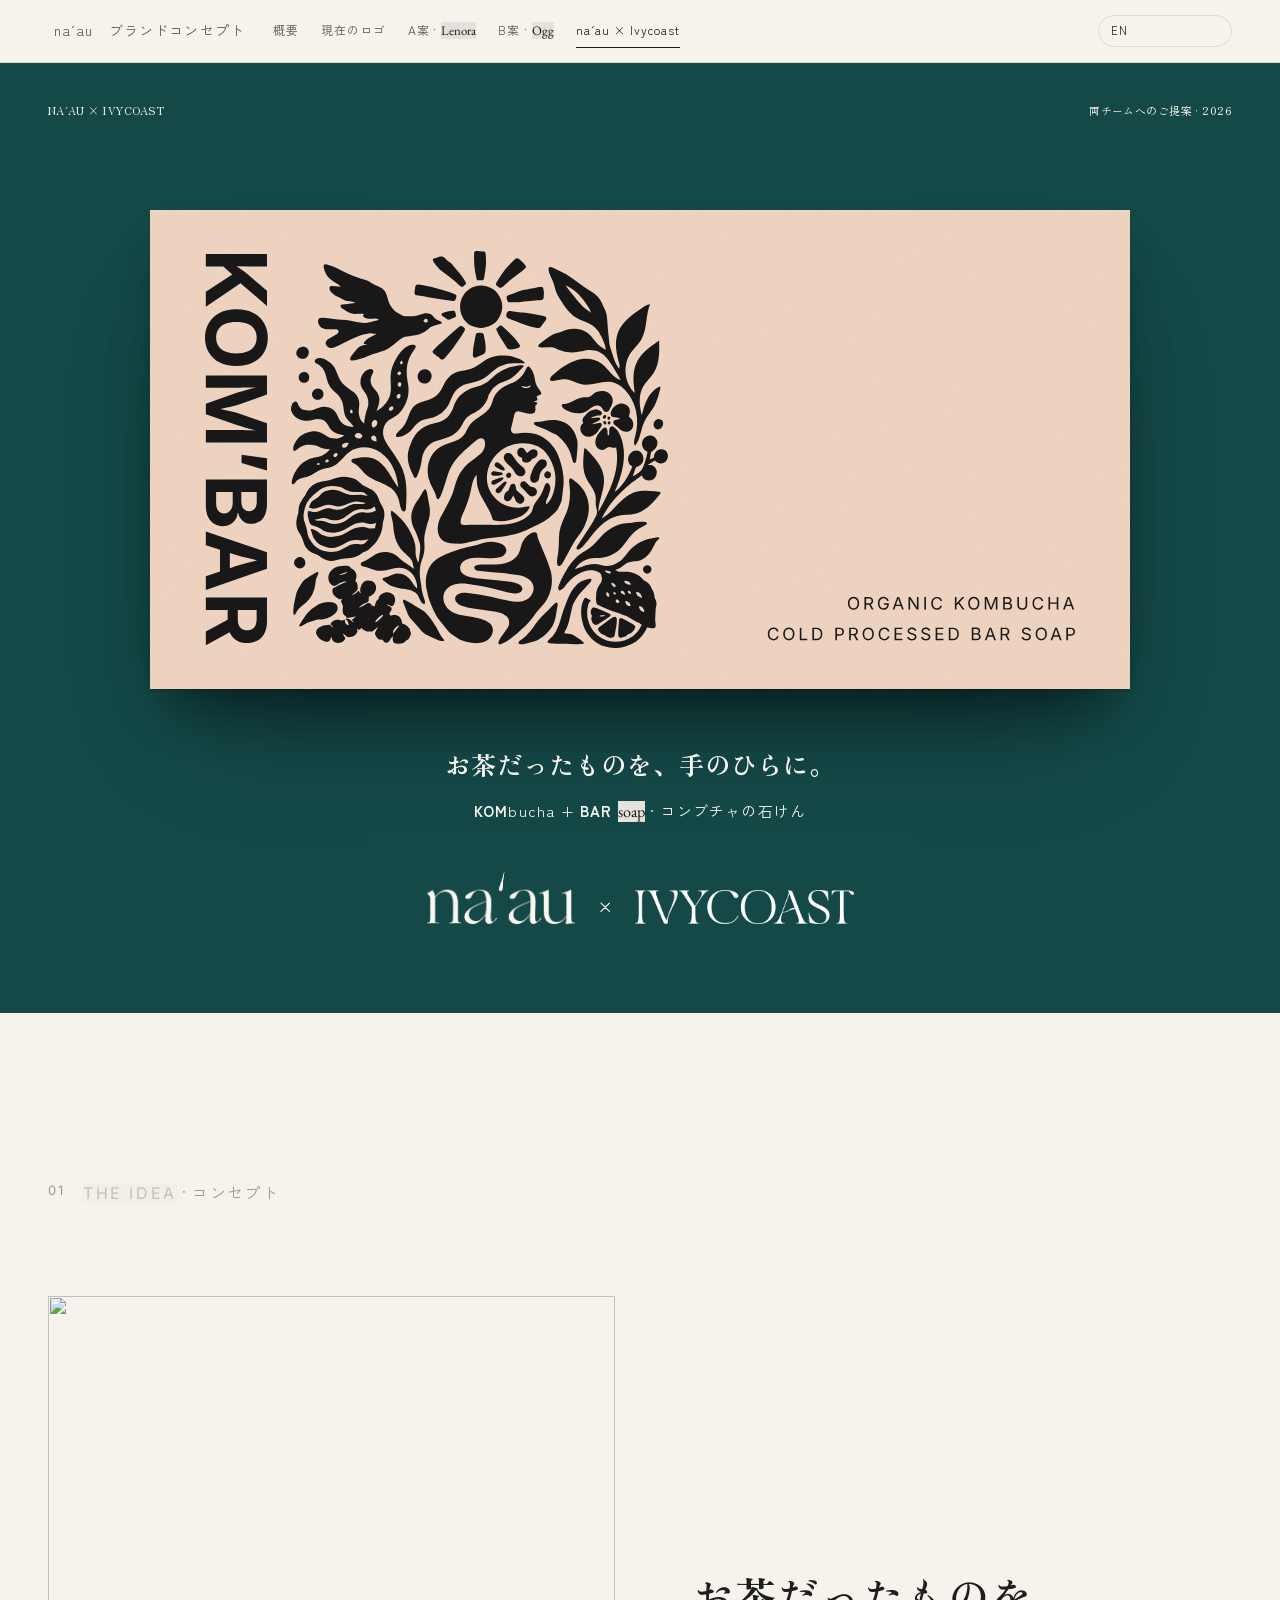
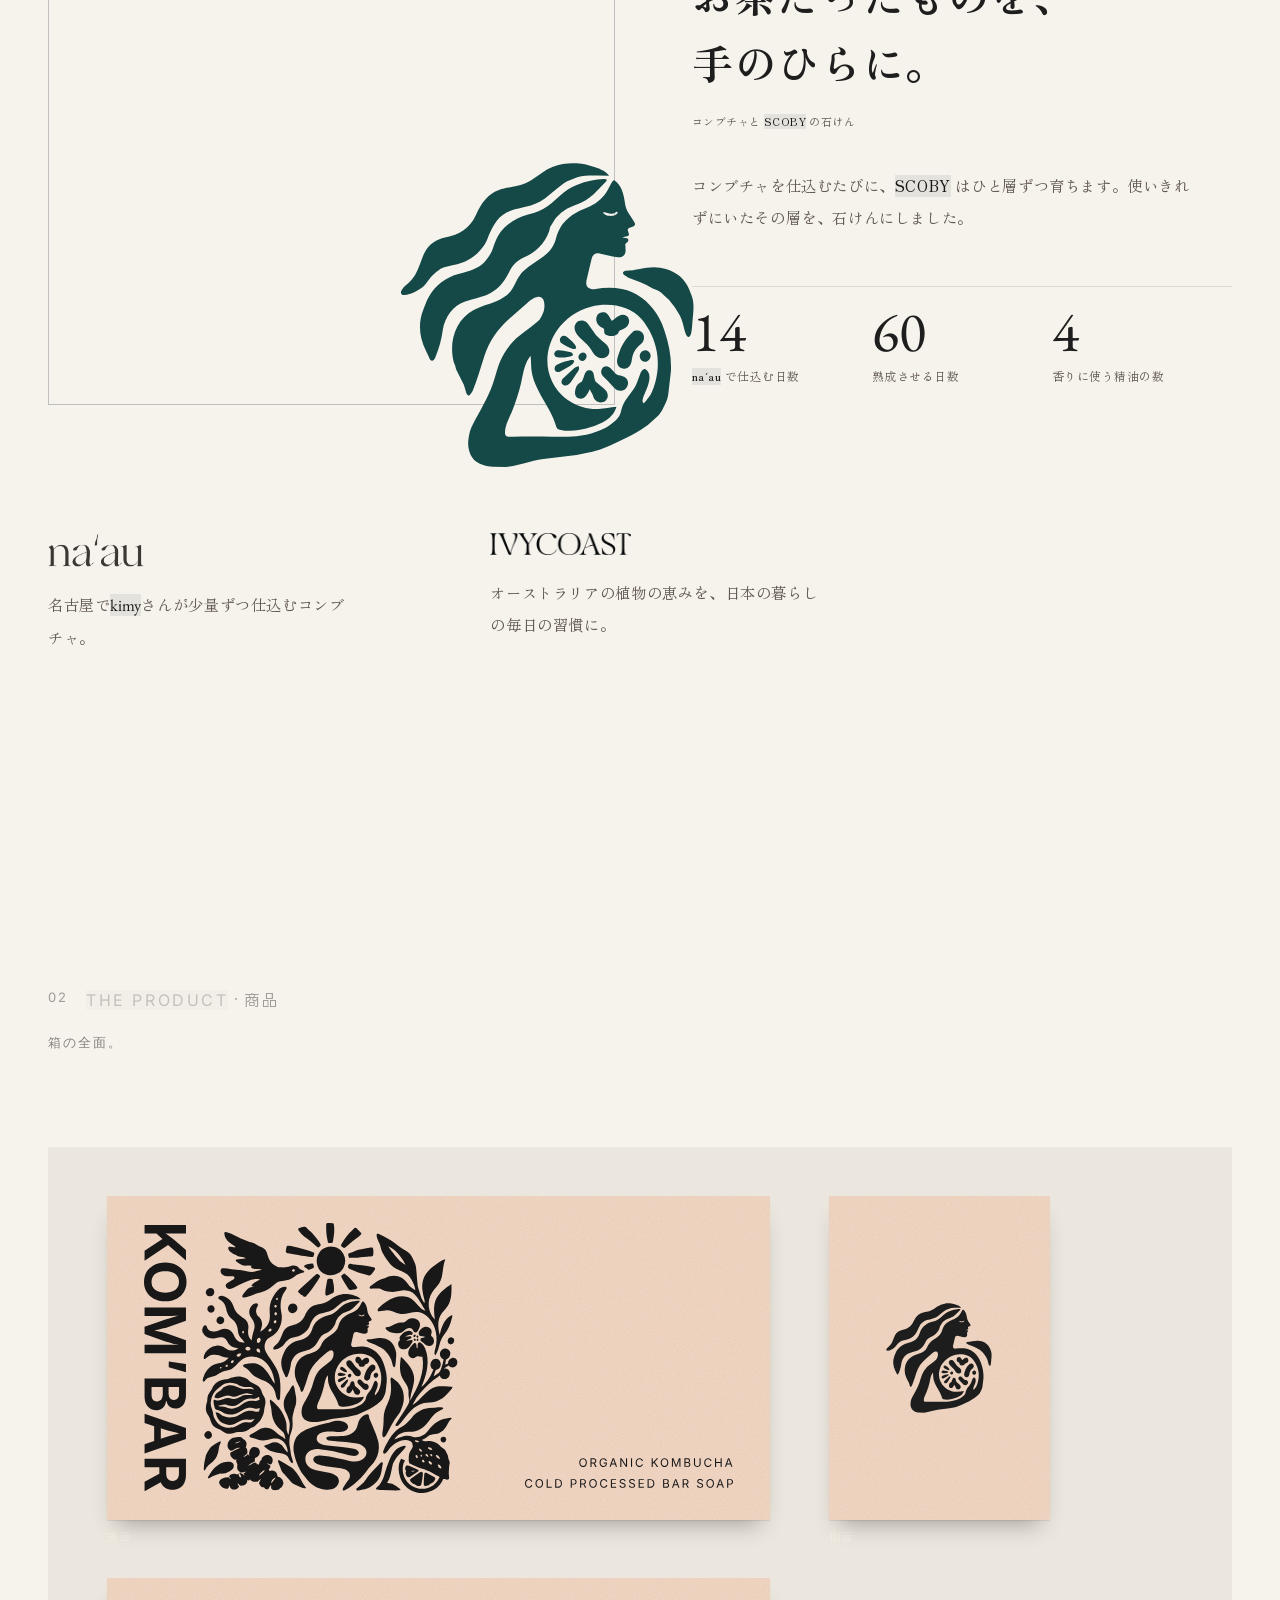
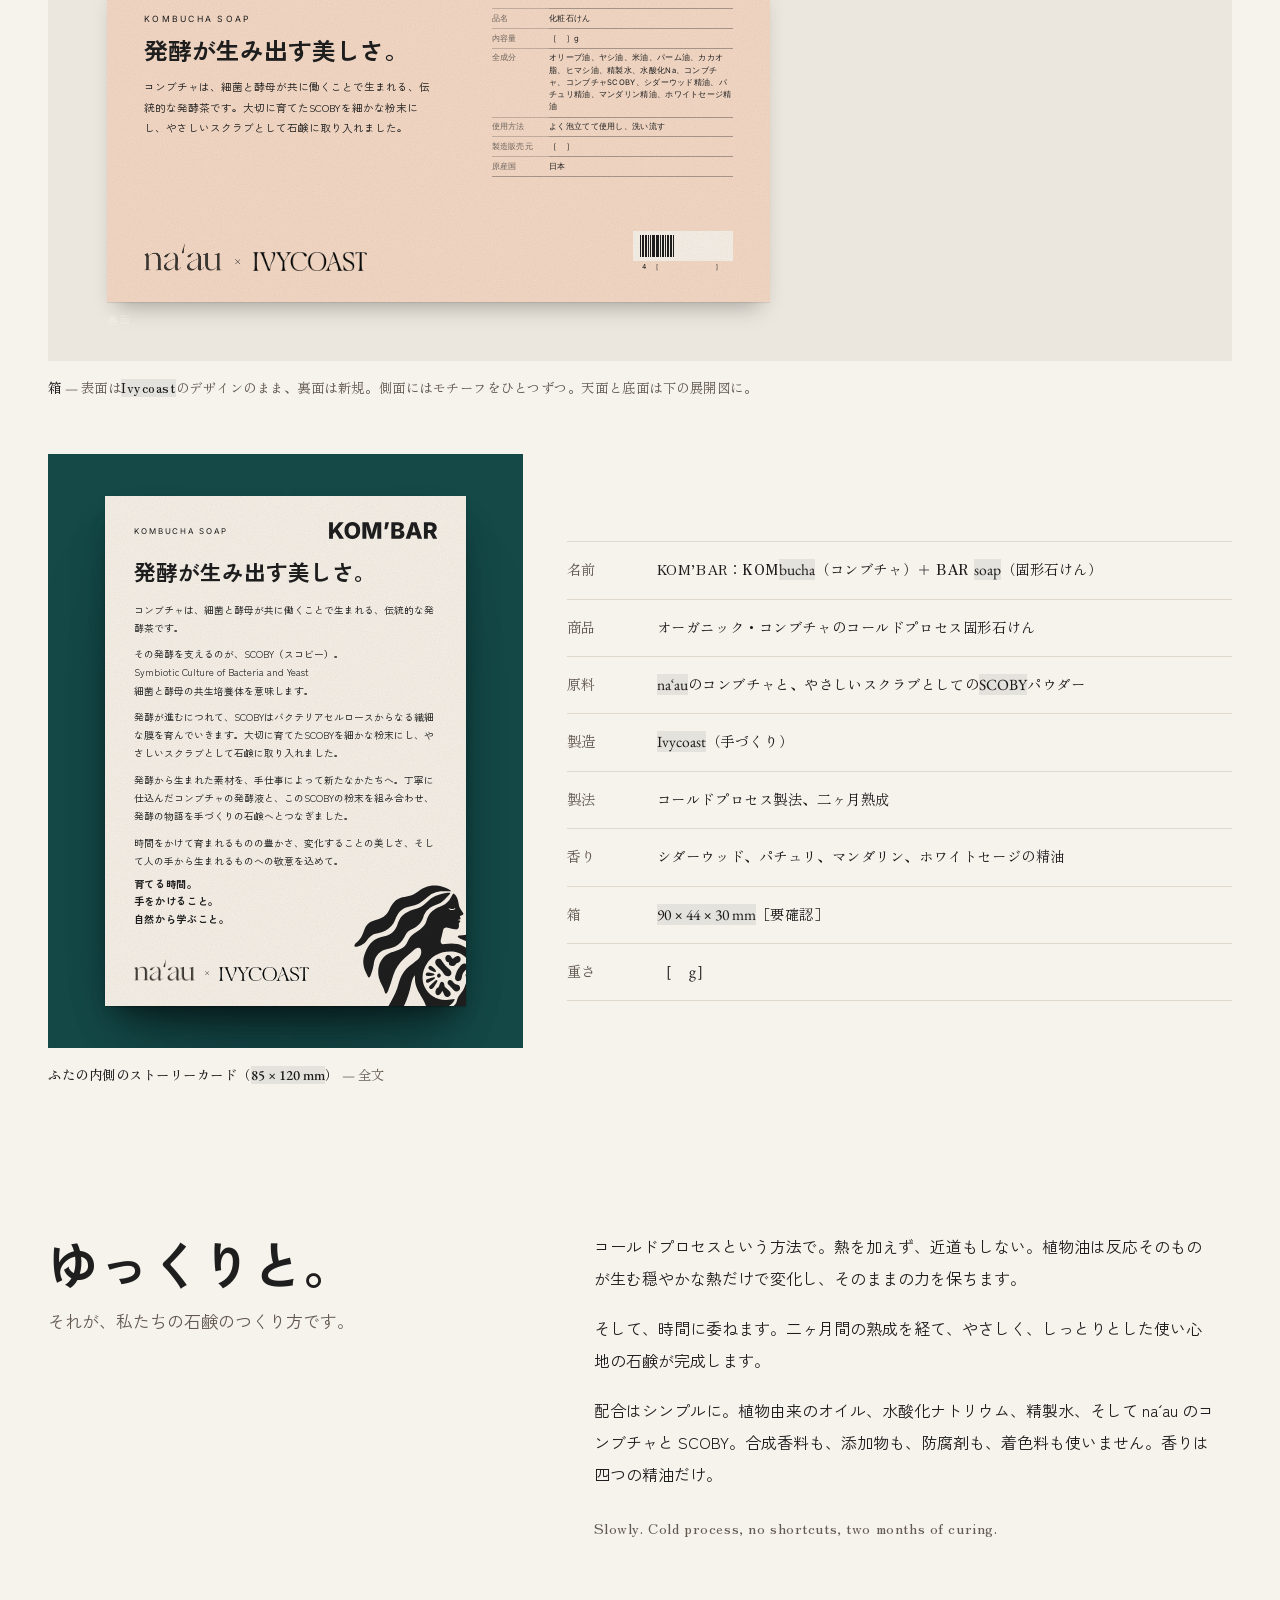
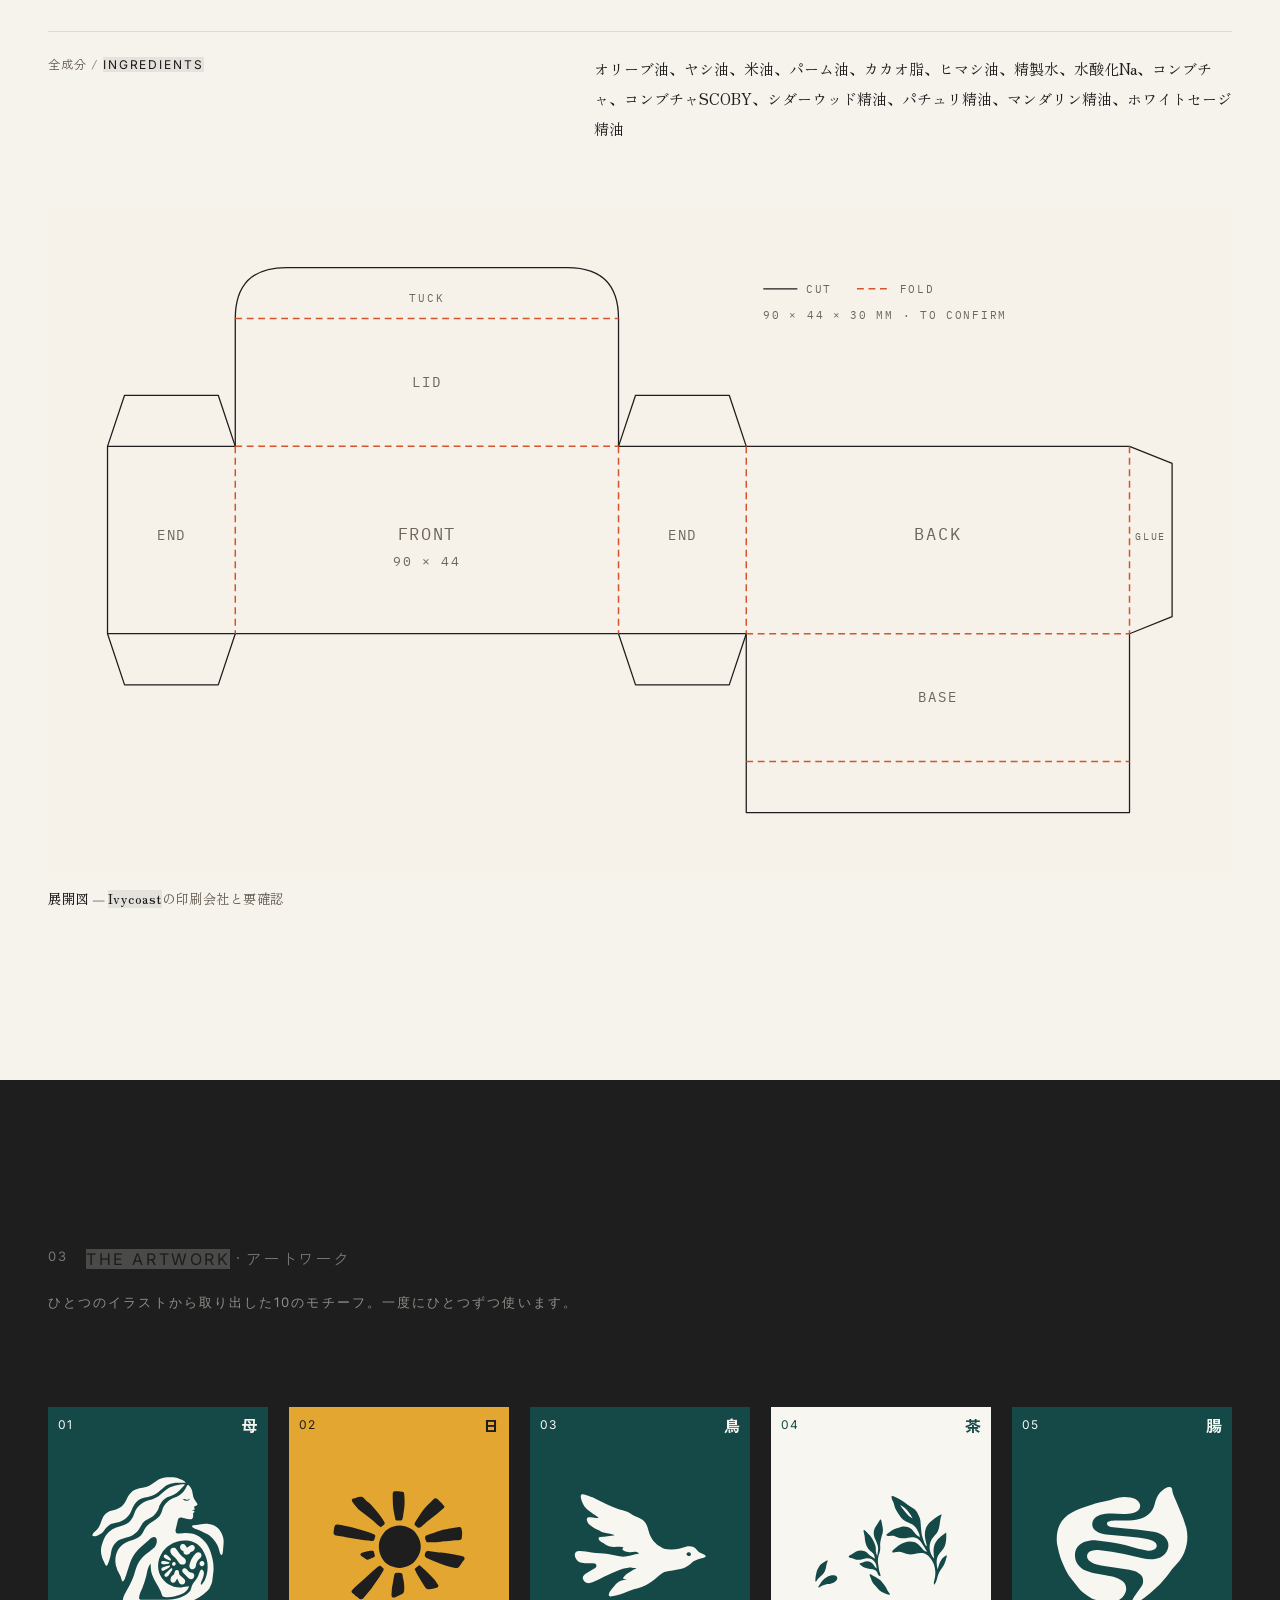
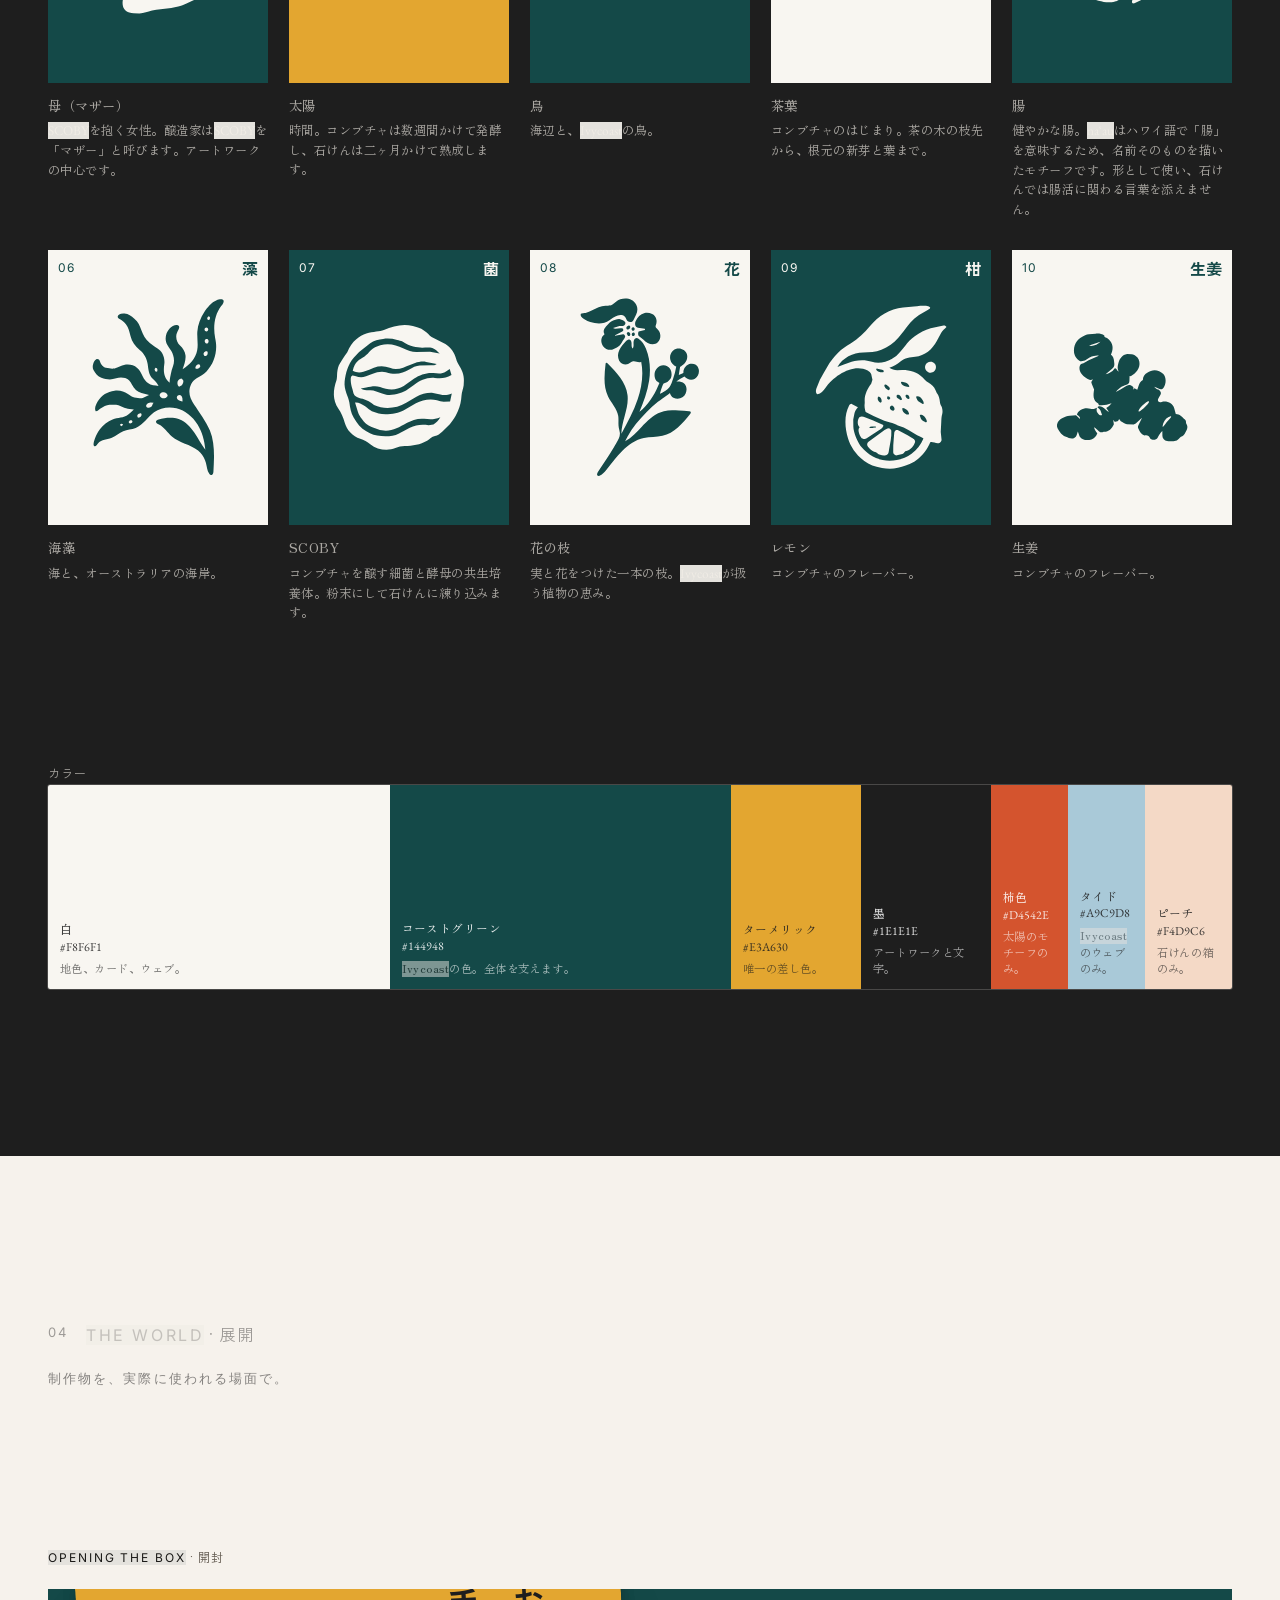
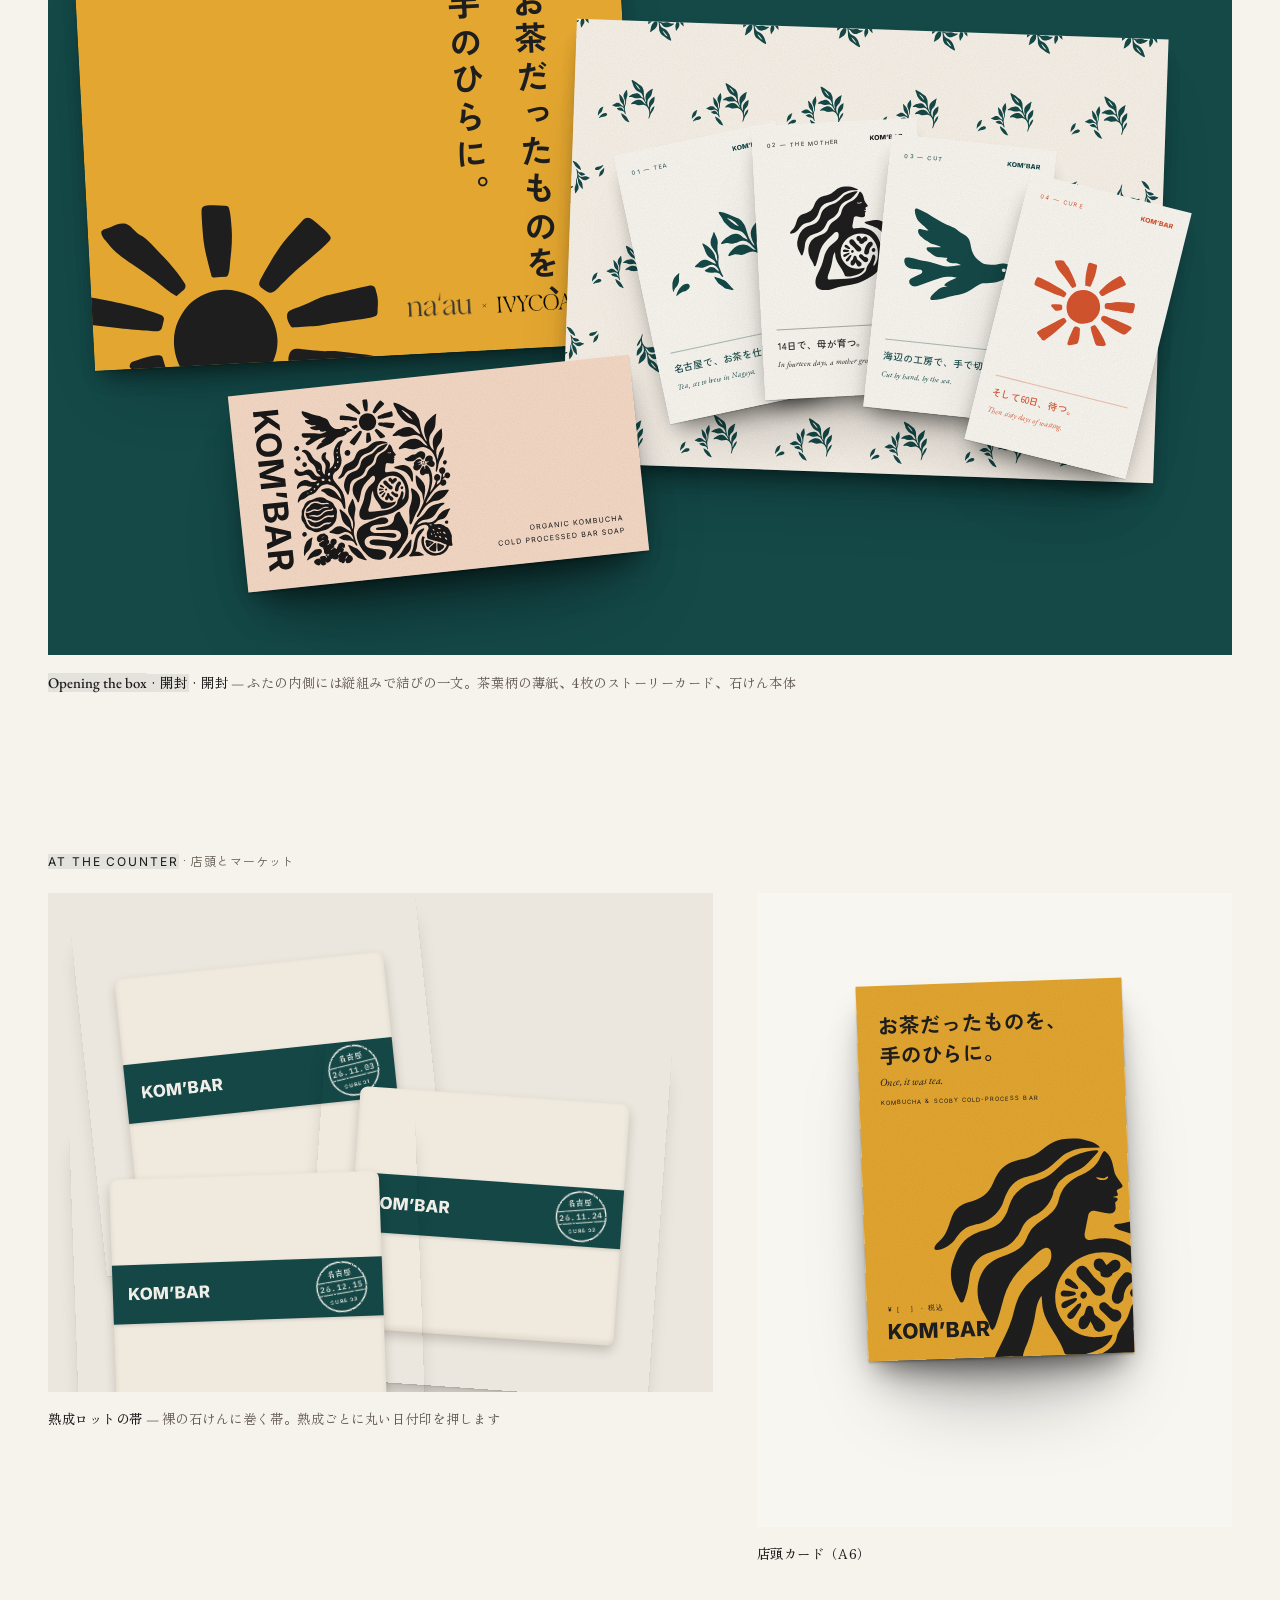
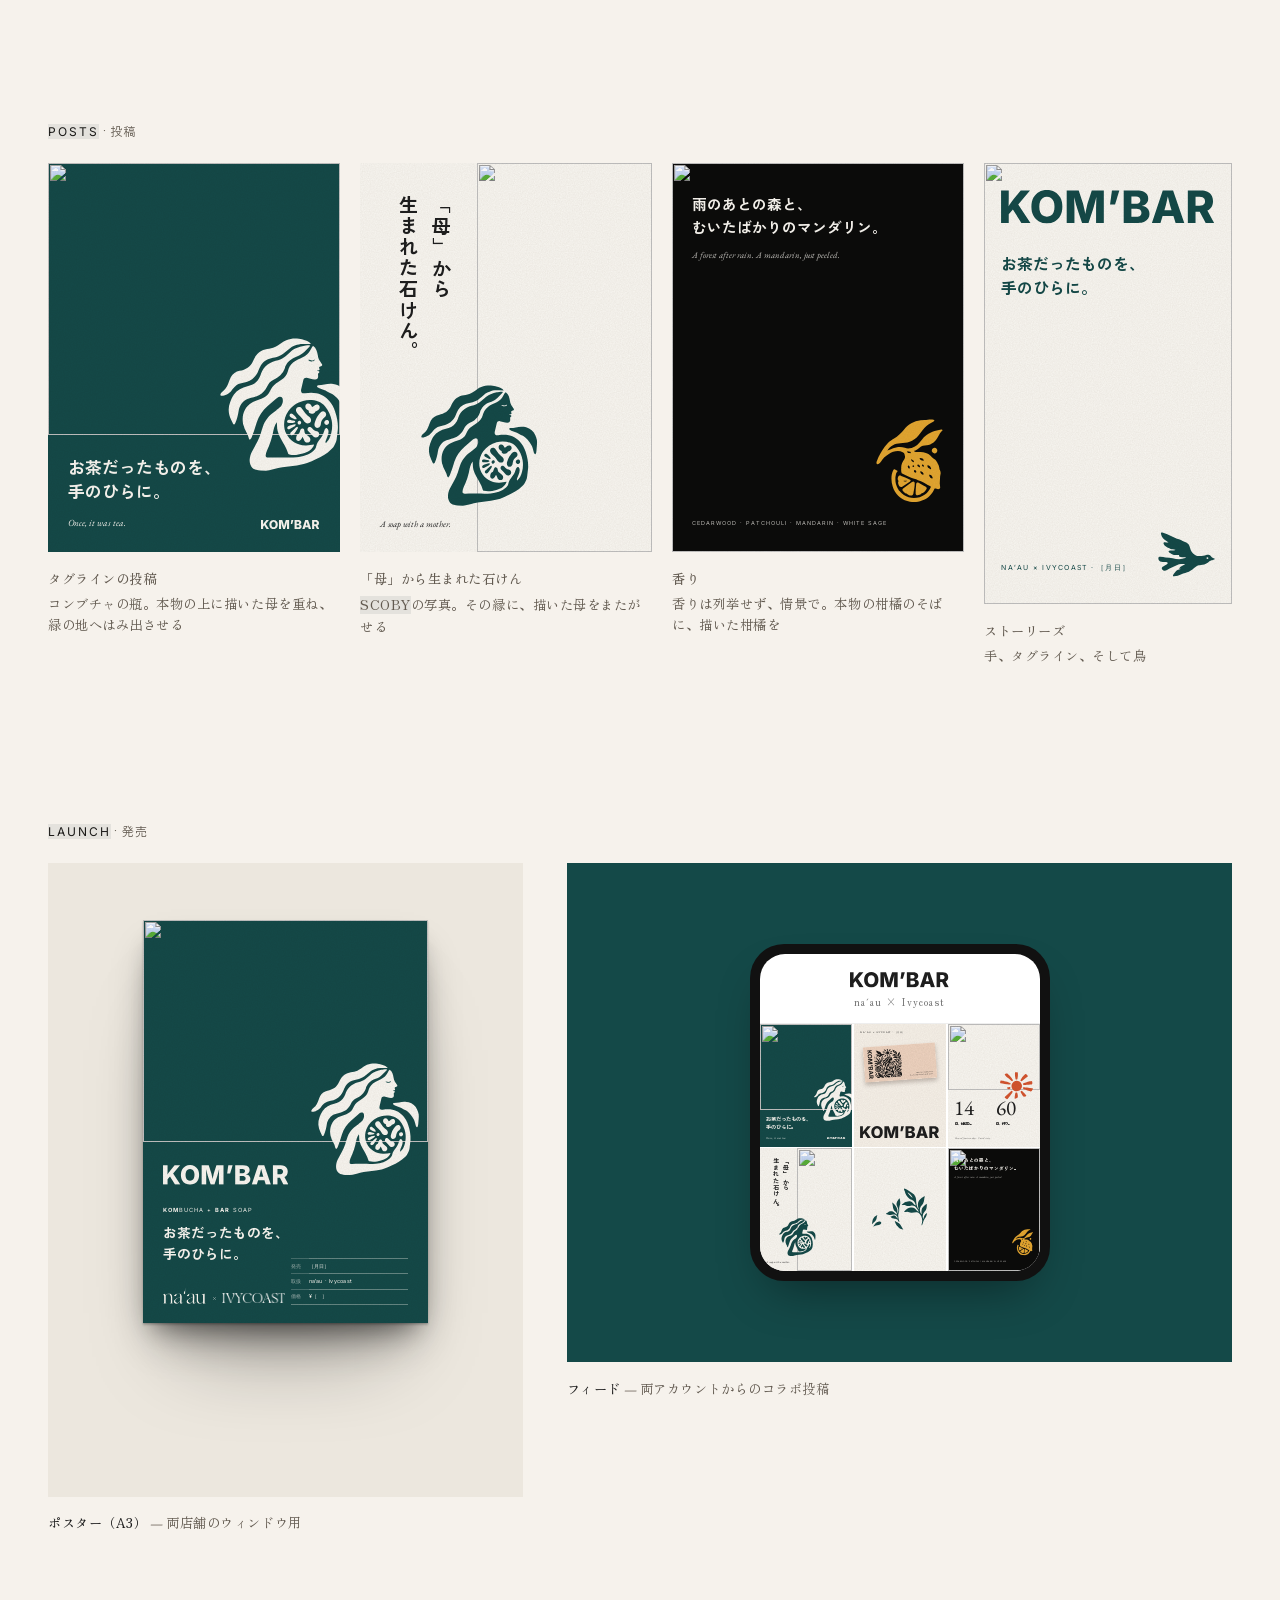
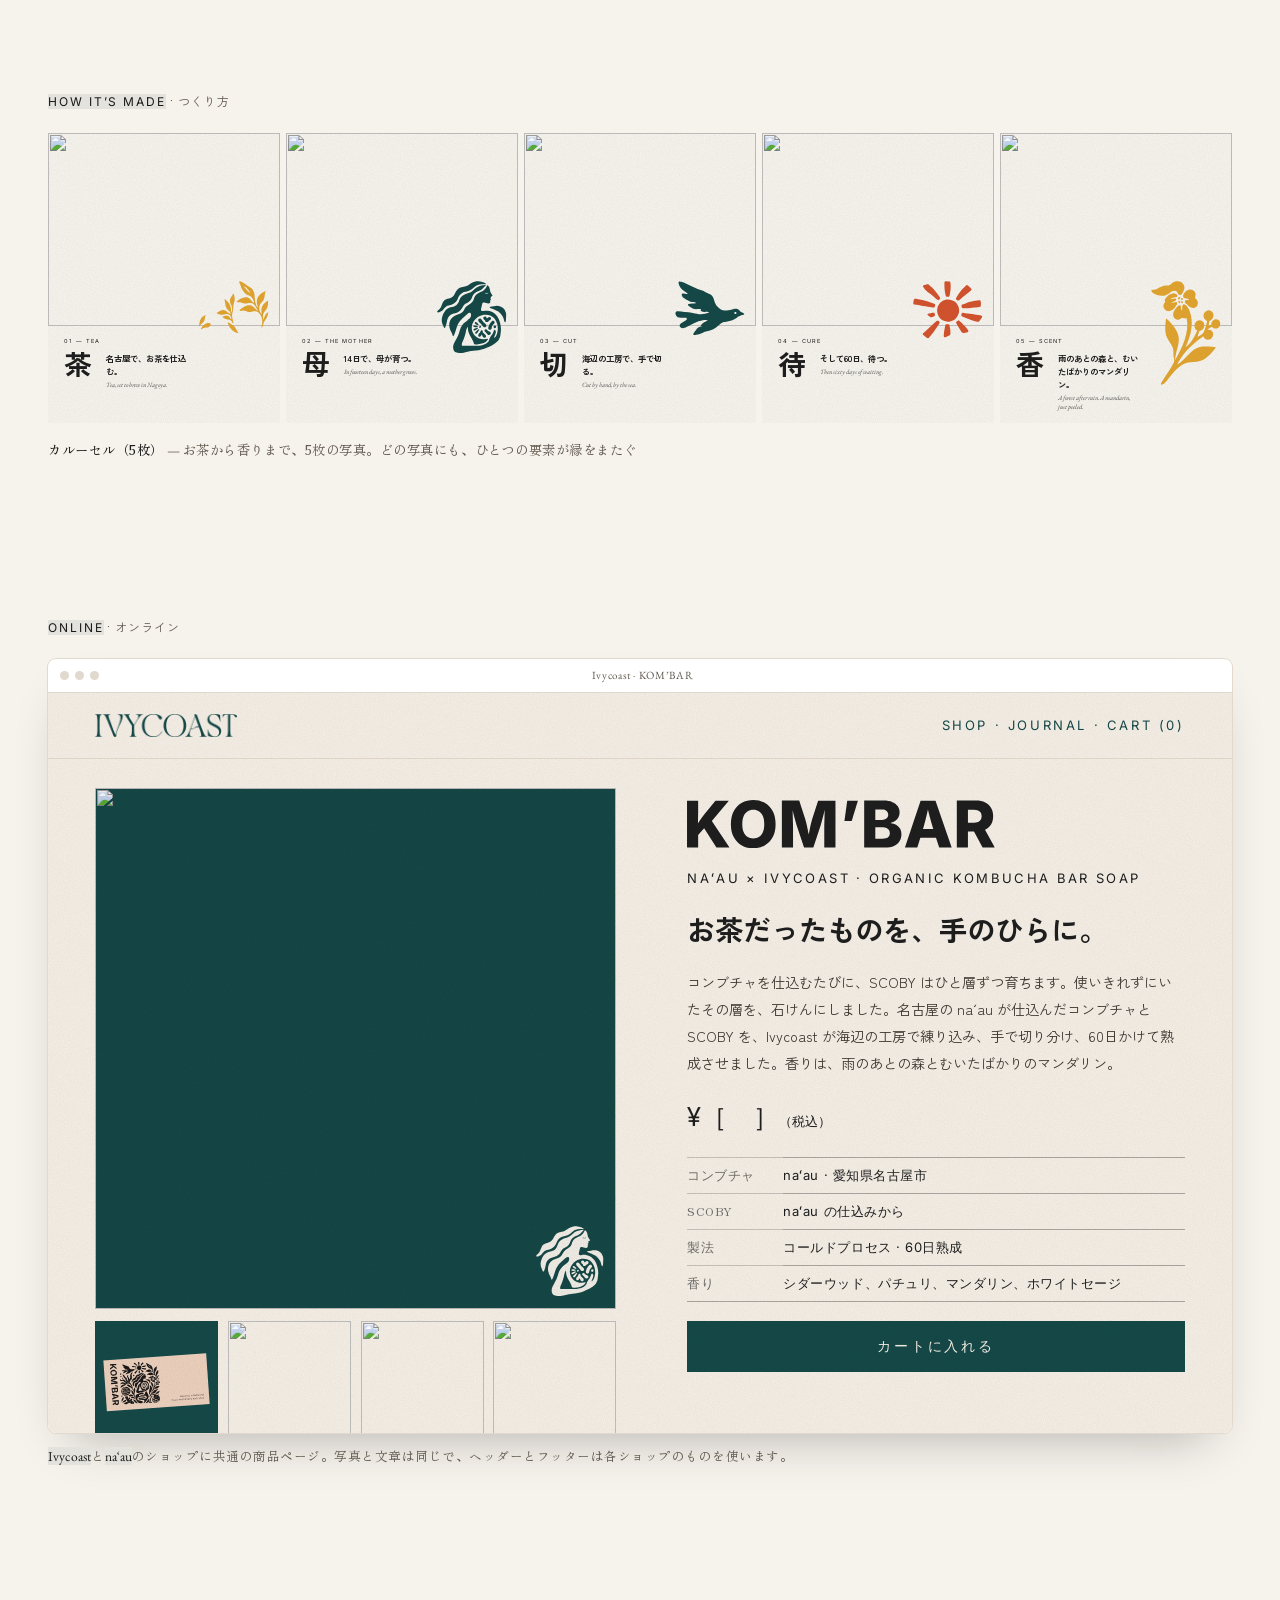
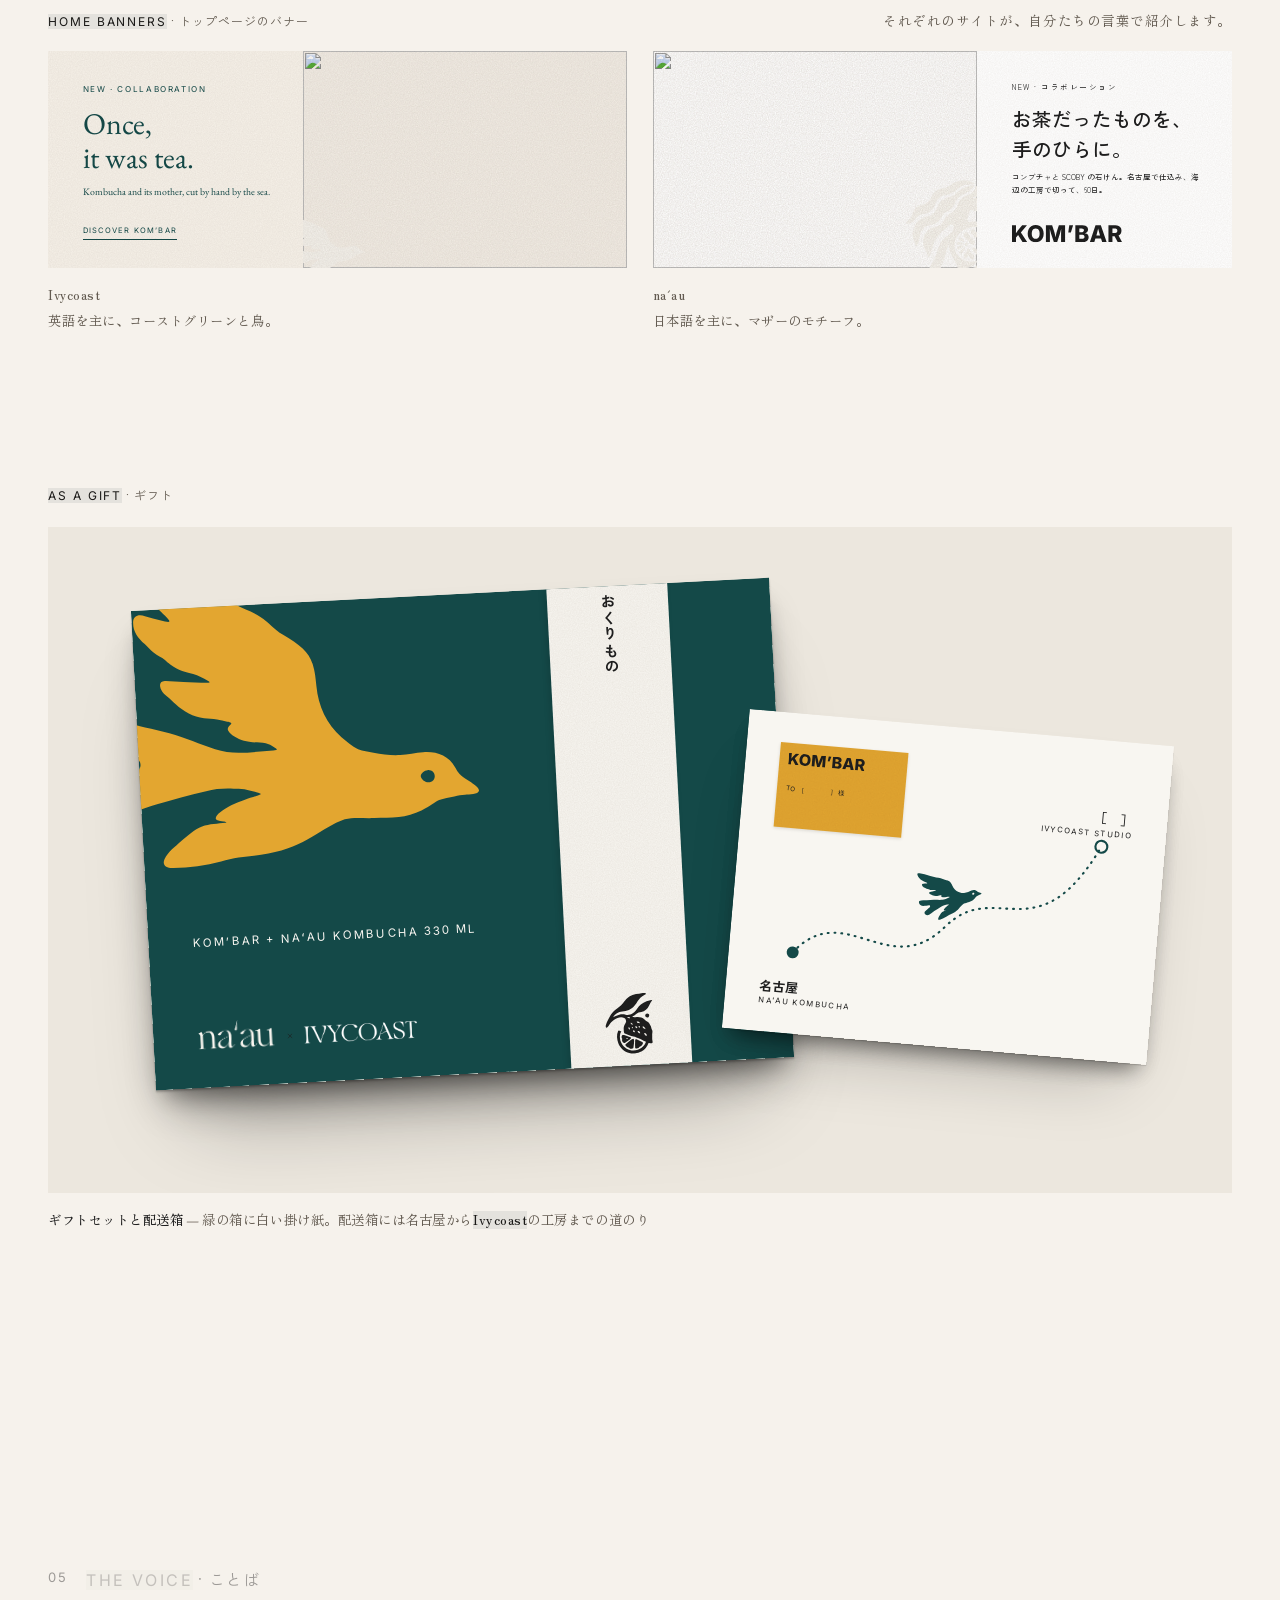
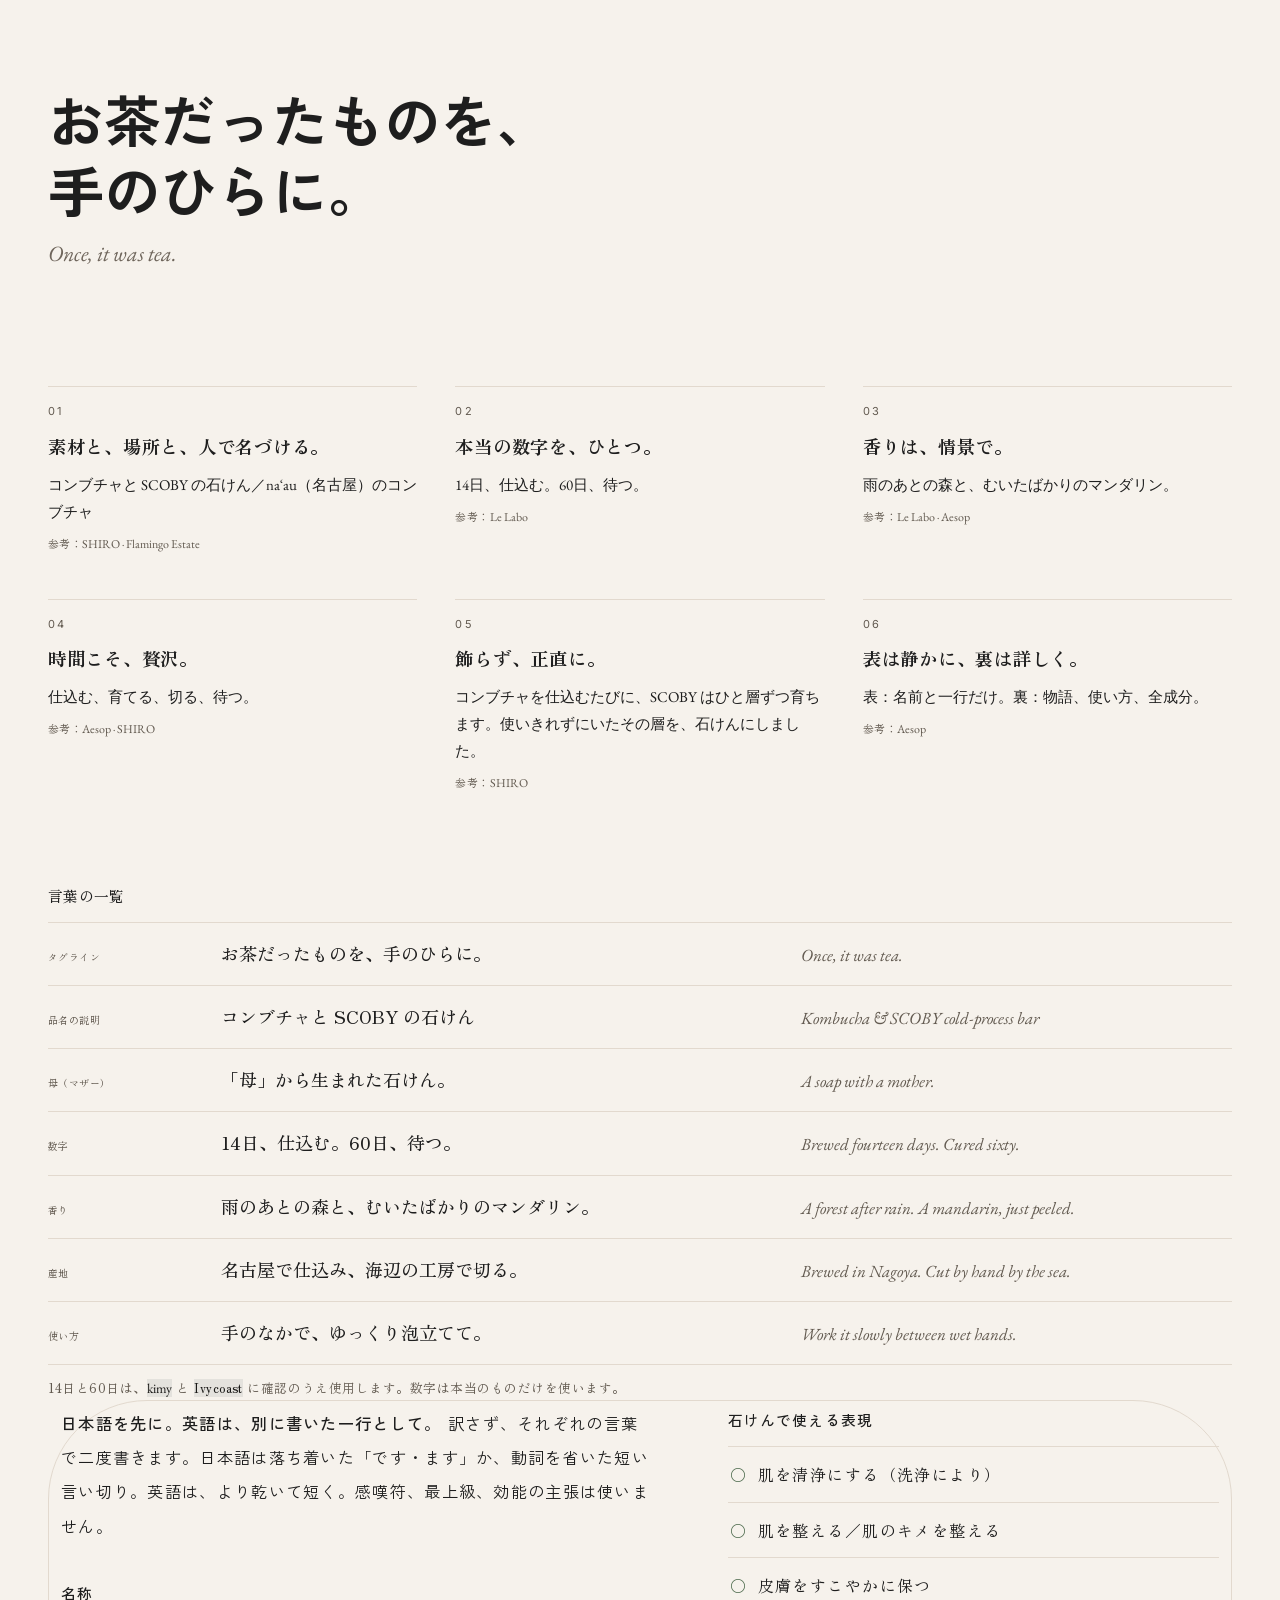
==== commit 25a443de: "New brand voice, photography, Lenora 手当て, elevated Ogg, three website bases - KOM'BAR voice rebuilt " ====
--- a/collab.html
+++ b/collab.html
@@ -1 +1 @@
-<!doctype html><html lang="ja"><head><meta charset="utf-8"><meta name="viewport" content="width=device-width, initial-scale=1"><title>naʻau × Ivycoast — KOM’BAR</title><link rel="preconnect" href="https://fonts.googleapis.com"><link rel="preconnect" href="https://fonts.gstatic.com" crossorigin><link href="https://fonts.googleapis.com/css2?family=EB+Garamond:ital,wght@0,400;0,500;1,400&family=Shippori+Mincho+B1:wght@500;700&family=Zen+Old+Mincho:wght@400;600;700&family=Zen+Kaku+Gothic+New:wght@300;400;500;700&family=Klee+One:wght@400;600&family=Yomogi&family=Inter:wght@400;500;700&family=IBM+Plex+Mono:wght@400;500&display=swap" rel="stylesheet"><link rel="stylesheet" href="assets/css/site.css?v=3f8055e4"><script>function naauLang(l){document.documentElement.lang=l;try{localStorage.setItem("naau-lang",l)}catch(e){}}(function(){var l="ja";try{l=localStorage.getItem("naau-lang")||"ja"}catch(e){}document.documentElement.lang=l})();</script></head><body class="d-collab"><svg width="0" height="0" style="position:absolute" aria-hidden="true"><defs><filter id="lino" x="-8%" y="-8%" width="116%" height="116%" color-interpolation-filters="sRGB"><feTurbulence type="fractalNoise" baseFrequency=".03" numOctaves="3" seed="4" result="w"/><feDisplacementMap in="SourceGraphic" in2="w" scale="5" xChannelSelector="R" yChannelSelector="G" result="ink"/><feTurbulence type="fractalNoise" baseFrequency=".22" numOctaves="3" seed="9" result="g"/><feColorMatrix in="g" type="matrix" values="0 0 0 0 0  0 0 0 0 0  0 0 0 0 0  -16 0 0 0 11.6" result="holes"/><feComposite in="ink" in2="holes" operator="in"/></filter><filter id="brush" x="-8%" y="-8%" width="116%" height="116%"><feTurbulence type="fractalNoise" baseFrequency=".06" numOctaves="2" seed="2" result="w"/><feDisplacementMap in="SourceGraphic" in2="w" scale="1.6" xChannelSelector="R" yChannelSelector="G"/></filter><filter id="seal" x="-8%" y="-8%" width="116%" height="116%"><feTurbulence type="fractalNoise" baseFrequency=".05" numOctaves="2" seed="11" result="w"/><feDisplacementMap in="SourceGraphic" in2="w" scale="2.2" xChannelSelector="R" yChannelSelector="G" result="ink"/><feTurbulence type="fractalNoise" baseFrequency=".3" numOctaves="3" seed="5" result="g"/><feColorMatrix in="g" type="matrix" values="0 0 0 0 0  0 0 0 0 0  0 0 0 0 0  -12 0 0 0 8.7" result="holes"/><feComposite in="ink" in2="holes" operator="in"/></filter></defs></svg><svg width="0" height="0" style="position:absolute" aria-hidden="true"><defs><symbol id="k-mother" viewBox="381 325 542 563"><path d="M514.79,807.43c13.23-24.84,28.29-49.24,37.37-76.03,4.45-13.14,7.42-26.8,12.79-39.59,5.38-12.81,13.12-24.54,22.25-34.99,9.81-11.23,21-17.94,32.47-27.05,0,0,14.37-11.72,14.37-11.72,5.49-4.48,8.75-11.99,11.09-18.83,1.91-5.59,1.59-12.39.57-17.95-1.09-5.94-6.68-9.31-12.38-8.2-7.17,1.4-12.56,5.82-17.88,10.49l-33.05,29.01c-21.83,19.16-37.29,41.18-46.27,69.02-6.72,20.83-12.51,41.67-20.74,61.97-1.57,3.88-4.45,8.63-7.87,11.22-4.68-2.04-5.08-7.05-6.36-11.1l-2.84-9.04-14.05-28.07-2.24-8.59c-2.92-5.53-3.61-10.61-4.41-16.47-4.55-33.44,8.05-67.67,38.9-84.49,13.07-7.12,27.87-10.33,41.61-16.04,11.67-4.84,23.26-12.13,29.69-23.36,6.43-11.22,11.04-24.91,21.29-33.41l8.19-6.79,23.41-15.78c12.33-8.31,22.97-20.03,26.73-35.01,3.9-15.53,10.88-28.63,23.47-38.78,9.05-7.29,18.16-12.59,29.26-16.75,14.13-5.29,27.77-13.76,37.01-25.78,5.11-6.65,8.39-14.27,12.51-21.56,1.13-2,3.13-4.9,5.3-5.16,12.72,9.08,17.15,24.4,19.21,39.77.98,7.3,2.75,14.19,6.77,20.36l10.94,16.81c.8,1.23,1.27,3.84.95,4.89-1.3,4.21-7.51,3.44-12.54,7.37-2.41,1.89,1.75,7.46,1.58,10.75-.05,1.06-2.27,2.64-3.32,2.86l-8.9,1.86c3.48,1.65,9,1.01,10.46,3.09,2.58,3.67-2.32,7.2-4.99,9.2l.53,12.14c.13,3.11-1.5,7.43-3.42,9.14-2.98,2.66-6.83,3.88-10.83,3.33l-9.39-1.28-24.39-5.82c-6.46-1.54-12.73,2.41-14.21,8.67l-9.61,40.61c-.94,3.98-.61,9.67,1.86,12.64,3.54,4.26,9.53,4.1,14.51,3.31,16.36-2.6,32.17-3.2,48.7.04,26.57,5.22,48.9,22.49,63.46,45l4.14,7.06c4.85,8.27,8.01,16.73,11.11,25.96,8.01,23.88,12.72,48.58,11.33,73.86l-4.91,42.11c-.59,5.05-2.39,10.86-4.49,15.2l-5.62,11.6c-2.22,4.58-5.71,9.84-9.49,13.24l-17.85,16.05c-10.64,7.65-21.27,14.49-32.83,20.21l-11.35,5.61-24.03,11.28-19.21,7.85-14.71,4.18-28.86,5.9-61.23,7.46c-11.98,1.46-22.85,5.05-34.45,7.86l-21.14,5.11-13.36,1.81-23.54-.41c-6.37-.11-11.78-1.26-17.96-3.2-8.65-2.71-15.68-6.55-20.79-14.65-5.49-8.71-7.6-19.35-6.58-30.05s3.2-20.47,8.27-29.99ZM765.78,423.95c5.7.34,11,.1,15.05-4.84v-.03c.11-.46.05-1.2-.09-1.95-.16-.81-1.12-1.15-1.78-.64-10.28,7.9-16.47.64-23.79.89-.86.03-1.19,1.14-.52,1.67,4.92,3.87,6.66,4.63,11.14,4.9ZM602.98,733.6c-3.77,16.13-9.21,31.81-15.1,47.28-4.93,12.97-15.02,28.86-13.79,43.03.59,6.76,7.51,6.4,13.06,6.23,19.31-.6,38.64-.73,57.96-.41,20.09.34,40.25,1.18,60.24-.86,25.01-2.55,51.96-10.14,70.79-27.65,2.55-3.1,5.83-6.16,7.91-9.56,3.41-5.56,3.68-13.06,6.34-19.25,4.81-11.2,13.53-19.96,20.17-30.01,5.86-8.86,8.37-18.96,12.24-28.73,1.23-3.11,5.57-10.45,10.02-7.37,16.39,11.37-1.45,40.54-5.47,53.77-.89,2.93-1.2,5.97,1.02,8.37,1.31,1.41,12.81-15.11,13.63-16.68,3.94-7.58,6.76-15.95,8.88-24.21,4.43-17.3,5.26-35.53,2.26-53.14-3.76-22.1-13.53-43.12-27.88-60.33-21.77-26.11-61.77-31.24-93.19-23.15-25.17,6.49-47.83,22.29-62.62,43.68-19.15,27.7-23.67,63.73-8.67,94.36,15.52,31.7,49.52,51.85,84.82,50.07,11.16-.56,22.12-3.21,33.25-4.15-2.74,10.32-10.12,18.96-18.92,25s-18.99,9.73-29.22,12.77c-18.28,5.44-37.85,9-56.34,4.36-1.62-.41-3.3-.92-4.47-2.12-1.17-1.21-1.63-2.92-2.08-4.54-5.9-21.06-18.5-39.47-29.03-58.63-6.01-10.93-11.39-22.39-14.46-34.53-3.04-12.01-1.93-23.97-3.24-36.11-10.61,12.66-13.24,29.92-16.67,46.08-.46,2.16-.94,4.31-1.44,6.46Z"/><path d="M459.71,633.46c-2.4,17.83-6.76,33.82-13.5,49.96-1.02,2.45-2.96,6.82-5.66,6.81-4.41-.02-5.47-4.99-6.86-7.89l-5.26-10.93c-11.86-24.66-14.61-49.22-4.68-74.62l5.42-13.85c2.57-6.57,6.6-13.05,10.77-19.23,12.96-19.19,34.34-30.69,57.08-35.36,16.78-3.44,32.99-10.13,43.09-23.91,4.68-6.39,9.26-13.23,11.6-20.48,4.65-14.43,10.24-27.58,20.95-38.08,12.5-12.25,27.03-19.78,43.73-24.45l10.37-2.89c11.8-3.29,23.48-9.83,32.65-17.88l16.61-14.58c8.68-7.62,17.8-14.35,28.62-18.38l14.54-5.41,14.2-3.23c9.56-2.17,27.67-5.03,27.53-.84-.02.66-.66,2.19-1.12,2.67l-22.78,23.22-8.16,6.78c-8.24,6.84-18.01,10.32-27.76,14.29l-9.41,3.83c-7.6,3.09-22.06,14.67-26.5,22.06l-8.15,13.56c-3.71,22.01-22,43.49-41.74,52.5-13.79,6.29-24.3,12.36-31.5,25.95l-4.79,9.05c-7.53,14.2-17.46,25.68-31.53,33.59-10.8,6.07-22.92,8.32-34.86,12.04l-13.17,4.11c-19.5,6.08-36.63,28.69-39.72,51.61Z"/><path d="M448.16,526.8c-8.1,6.13-13.69,14.12-19.61,21.77-9.32,12.04-34.23,23.6-43.48,20.24-3.1-1.13-2.78-5.82-1.42-7.83l3.71-5.53c12.17-10,20.3-18.04,26.34-32.78l3.77-9.19c3.2-7.81,5.48-16.06,9.54-23.36,7.88-14.16,20.97-22.76,36.65-26.22,26.82-5.93,45.34-16.19,57.11-42.09,4.77-10.5,10.01-20.58,17.91-28.96,21.83-23.16,44.96-18.65,66.77-26.36,14.41-5.09,25.73-14.28,38.09-22.85,10.84-7.53,23.75-12.67,36.72-14.86,11.61-1.97,22.63-1.48,34.16-.57,8.86.7,17.12,3.85,25.41,6.66,9.4,3.19,18.21,6.61,25.66,15.2l-20.56-.14-15.93.02c-9.69.01-20.06,2.29-29.11,5.87l-10.27,4.06c-2.6,1.03-6.26,3.32-8.61,5.15l-10.71,8.36c-10.77,8.41-20,18.2-32.43,24.6-23.42,12.06-44.27,10.76-60.3,19.51-10.1,5.52-17.89,13.14-23.55,22.74-4.85,8.21-8.77,16.14-11.83,25.11-2.92,8.58-7.96,15.47-13.77,22.07-13.04,14.84-29.82,23.86-49.19,26.96l-17.03,4.14c-4.61,1.12-9.77,5.08-14.02,8.29Z"/><path d="M875.67,578.7l-8.55-8.06c-3.54-3.34-7.87-7.61-12.31-9.48l-9.2-3.87-12.46-6.68c-4.49-2.4-7.79-3.74-12.75-5.63l-19.44-7.4-7.85-5.01c-1.37-.87-2.76-3.78-2.05-5,.85-1.48,3.39-2.77,5.15-2.77,21.67-.03,41.12-9.44,63.19-5.27l10.24,1.93c18.94,5.16,35.54,18.71,42.63,36.84l4.52,11.55c5.92,15.14,3.28,30.75,1.92,46.61-.83,9.67-1.14,29.62-6.83,30.01-8.24.57-7.94-24.75-17.58-40.94l-7.88-13.24-10.75-13.6Z"/><path d="M758.84,659.08c6.52,5.47,8.74,14.25,5.55,19.77-1.62,2.8-5.08,5.92-8.97,6.62-9.11,1.63-16.94-4.15-21.03-11.96-3.54-6.75-8.48-12.1-13.85-17.2l-8.79-8.35c-8.4-7.98-13.51-18.51-6.88-26.97,3.21-4.1,8.51-5.22,13.48-4.2s7.52,4.58,10.69,9.07l12.4,17.56,9.13,8.72,8.28,6.94Z"/><path d="M729.68,742.59c-4.03,9.8-10.78,20.61-20.6,16.72-6.71-2.66-7.6-10.01-5.28-18.2,1.78-6.29,5.07-9.65,11.29-12.41,5.56-8.68,4.6-23.11,15.39-20.8,8.66,1.85,5.44,10.18,9.84,20.36l15.32,13.04c4.33,3.68,7.1,6.94,7.28,13.14.13,4.44-3.39,10.26-8.59,11.87-9.36,2.89-17.13-3.47-18.95-12.85l-5.7-10.84Z"/><path d="M795.75,704.59c-3.48,1.21-8.19.04-10.86-2.16-5.84-4.81-5.85-13.15-2.97-21.33l5.02-14.27c5.14-10.94,12.42-21.26,21.37-29.07,4.77-4.15,11.99-3.41,15.94-.61,5.2,3.69,6.56,10.41,4.1,16.58-1.81,4.55-6.46,7.33-10.03,10.73-6.42,6.09-10.35,15.11-11.22,23.88-.73,7.35-3.37,13.46-11.35,16.25Z"/><path d="M800.65,623.79c-5.94,11.28-17.62,7.71-18.41,15.77-5.68,5.85-15.38,6.97-22.82,2.78-5.9-3.32-.24-10.38-5.83-12.26-9.79-3.29-15.38-14.95-9.53-24.12,3.37-5.28,13.18-6.3,17.54-1.91,3.69,3.71,5.51,7.49,8.45,12.73,6.82-2.62,10.21-10.58,20.24-11.16,4.52-.26,8.55,2.35,10.08,5.36,2.17,4.27,2.52,8.55.27,12.81Z"/><path d="M796.65,722.63c5.64,6,4.03,14.94-1.22,19.53s-14.55,4.78-20.07-1.21l-13.63-14.82-7.13-6.9c-3.86-3.73-4.94-8.12-2.83-13.13,1.78-4.23,7.76-7.04,12.78-4.52,7.03,3.52,9.24,11.52,17.95,15.49,5.17.87,10.46,1.63,14.15,5.56Z"/><path d="M695.87,728.52c-2.91,4.43-6.98,7.93-12.38,7.38-1.92-.2-5-2.82-5.51-4.58s.22-6.18,1.65-7.51l21.85-20.39c1.47-1.37,5.62-2.56,7.72-3.19,2.63,5.24-.65,9-3.17,12.83l-10.16,15.46Z"/><path d="M675.72,709.98c-2.71,1.53-7.47,1.46-9.42-1.3-2.39-3.38-.63-9.33,3.19-11.08,8.69-4,26.62-9.98,30.45-8.21,3.29,1.52-.61,7.26-7.38,11.09l-16.83,9.51Z"/><path d="M692.51,650.29c5.77,5.27,14.31,13.29,12.03,17.19-2.54,4.36-18.88-4.03-27.21-9.95-2.05-1.46-2.82-5.86-2.2-7.81s3.45-5.22,5.96-5.46c4.51-.44,8.28,3.16,11.42,6.03Z"/><path d="M695.34,674.74c1.9.37,4.43,4.21,3.26,5.88-9.6,4.11-20.25,4.65-30.49,2.91-2.1-.36-4.02-4.62-3.65-6.44s2.54-5.13,4.62-5.68c4.45-1.18,8.32-.16,12.45.64l13.82,2.69Z"/><path d="M833.89,691.99c-4.55,1.27-9.27-1.61-11.11-5.4-1.93-3.98-1.53-8.82,1.91-12.14s8.01-4.9,12.63-1.75c3.33,2.27,5.06,6.88,4.24,10.46-.93,4.03-3.27,7.6-7.66,8.83Z"/><path d="M721.51,688.06c-3.19,3.18-6.69,3.76-9.64,1.34s-3.9-6.65-1.74-10.07c2.61-4.13,7.56-5.8,10.95-3.05,3.7,3,4.1,8.12.42,11.78Z"/></symbol><symbol id="k-sun" viewBox="436 15 394 326"><path d="M673.83,231.44l-8.34,5.22c-13.94,7.05-29.85,11.41-45.22,6.73l-9.98-3.04c-31.28-9.52-47.75-54.6-31.23-86.04,5.01-9.53,11.23-18.15,20.03-23.92,21.58-14.14,45.31-14.53,67.49-2.41,10.91,5.96,16.5,12.8,22.28,23.19,10.49,18.86,11.82,38.97,1.68,58.34-3.89,7.44-10.43,17.99-16.72,21.93Z"/><path d="M519.86,338.81c-.49-.11-1.61.47-2.16.24-1.88-.79-3.59-1.76-4.98-3.27-1.27-1.37-2.33-2.97-3.87-4.06-1.37-.98-3.02-1.47-4.58-2.12-2.52-1.05-3.29-3.79-5.4-5.4-3.19-2.43-8.2-4.28-7.72-9.15.08-.8.44-1.56.96-2.18,9.59-11.63,21.35-20.96,32.51-31.03l19.53-17.63c8.55-7.71,16.17-15.47,25.39-22.59.37-.29.79-.51,1.24-.67l3.94-1.38c1.5-.53,3.17-.19,4.35.88l7.5,6.8c1.55,1.41-.51,6.18-1.54,7.86l-9.02,14.71c-.04.06-.08.13-.12.19l-23.94,34.81c-.06.09-.12.17-.19.25l-9.24,11.52s-13.66,16.43-13.69,16.47c-2.74,3.3-4.7,6.71-8.98,5.75Z"/><path d="M757.96,167.43c-4.02.46-8.95,1.6-12.97,1.58-7.89.06-23.58.21-28.2.21-1.65-.02-2.49-1.62-3.28-2.93-2.34-4.32-4.31-10.17-2.23-14.81,1.78-2.81,5.67-3.64,8.62-4.87,3.58-1.27,7.24-2.3,10.84-3.48,9.63-3.09,18.61-7.94,28.38-10.19,11.31-2.27,29.51-5.52,37.63-6.96,3.55-.57,7.69-1.26,11.32-1.84,3.26-.51,4.55-.91,7.07-.17,4.04,1.04,3.69,5.88,4.6,9.17,1.59,6.5,1.2,12.78.21,19.24-.25,3.03.31,6.77-2.84,8.3-4.17,1.94-9.33,2.19-13.84,2.67-6.65.6-38.96,3.46-45.23,4.08h-.09Z"/><path d="M818.62,232.34c-4.5,6.72-8.72,15.63-18.35,13.35-9.12-2.04-18.43-4.56-27.29-7.01-12.83-3.57-25.18-8.5-37.3-13.92-6.89-2.73-14.16-4.88-20.69-8.56-6.55-3.21-6.84-9.69-3.86-15.84,2.95-6.01,7.93-5.77,13.92-4.61,5.96.92,15.74,2.44,20.65,3.2,8.63,1.46,16.63.5,25.38,2.24,15.15,2.48,30.03,4.8,44.64,8.15,4.85,1.14,7.89,1.3,10.59,3.3,3.72,3.6,1.06,7.82-1.9,11.76-1.94,2.63-4,5.32-5.68,7.78l-.11.16Z"/><path d="M716.44,107.15c-4.02,3.51-10.34,9.38-14.07,12.75-2.92,2.52-5.95,5.77-10,6.15-2.44.17-5.47-2.14-7.94-3.99-2.2-1.82-5.32-3.82-5.57-6.56-.23-3.04,2.05-6.45,3.69-9.05,10.15-15.95,20.09-32.22,33.24-45.93,6.11-6.51,12.53-12.72,18.86-19,6.98-7.76,12.8-.89,18.42,4.38,5.08,4.99,10.83,9.98,14.57,16.13,1.05,2.33-.56,4.42-2.21,5.99-6.11,6.04-13.25,11.25-20,16.57-9.57,7.54-19.55,14.71-28.89,22.47l-.12.1Z"/><path d="M578.76,124.16c-9.16-5.37-16.76-13.84-24.9-20.6-8.74-7.25-17.72-14.22-26.91-20.9-10.95-7.96-20.34-15.59-28.06-26.78-2.8-4.07-6.76-7.77-6.92-13.33-.1-3.53,9.67-4.77,11.41-5.53,6.58-2.85,12.42-4.66,18.53-3.25,5.49,1.27,11.67,11.66,16.68,14.49s9.28,7.19,12.99,11.6c13.55,16.08,27.59,30.99,37.79,49.55,1.87,3.4.15,6.41-2.54,8.49,0,0-8.08,6.27-8.08,6.27Z"/><path d="M732.91,307.61l-9.54,1.55c-4.8.78-9.92-1.1-12.44-5.09l-8.2-12.97-10.3-16.85-7-11.84-6.25-13.92c4.14-4.39,8.47-7.63,13.47-10.93,2.38.96,4.7,2.47,6.48,4.07l11.64,10.41,18.02,17.97,10.44,11.66,10.61,15.35c1.6,2.32-2.67,6.97-4.92,7.82-4.09,1.55-7.27,1.99-12,2.76Z"/><path d="M558.2,163.09c-3.87,4.45-12.93.63-18.08.58-19.6-1.36-75.79-12.37-95.23-15.08-6.88-.53-8.09-6.49-6.85-12.26,1.39-5.69.65-13.18,4.18-18.28,1.67-2.08,4.69-2.22,7.26-2.02,25,2.35,86.71,18.86,109.33,29.82,2.99,1.78,3.92,3.75,2.85,6.79-1.13,3.39-1.77,7.29-3.37,10.33l-.08.12Z"/><path d="M644.14,94.77c-.87,4.59-2.24,9.11-4.4,9.12-4.68.03-9.37.1-14.05.09-4.1-.01-3.69-2.31-4.61-6.26-1.28-5.51-2.3-11.07-3.32-16.64-.49-2.68-.98-5.36-1.42-8.05-1.29-7.96-2.1-16-2.12-24.07,0-4.14-.52-19.47-.16-23.59.28-3.17-.23-6.24,3.29-7.73,2.85-1.2,8.84-.74,12.22-.42l12.16,1.14c1.53.14,4.19.41,4.87,1.46,2.35,3.63,2.58,21.48,2.68,25.61.15,5.86-.12,11.73-.66,17.57-.7,7.55-1.85,15.06-3.16,22.52-.2,1.14-.58,5.23-1.34,9.26Z"/><path d="M631.23,328.07c-5.64,2.59-11.6,6.35-17.85,5.35-1.45-1.1-3.35-4.92-3.24-6.74l1.27-20.27,2.36-13.32,4.45-24.7c.43-2.38,1.37-5.41,2.84-6.78,2.77-2.58,15.6-2.24,19.12-.05,4.04,2.52,2.89,8.06,3.87,11.83,3.44,13.27,5.13,26.31,3.96,39.8-.53,6.09-4.09,9.06-9.53,11.56l-7.25,3.33Z"/><path d="M545.53,219.02c-4.42,1.9-9.01,2.92-12.24-.44-6.36-6.63-13.24-6.65-15.46-11.95-.61-1.46,1.29-5.33,2.88-5.85,11.27-3.73,35.48-10.37,37.1-3.84l2.72,10.95c.81,3.24-1.97,5.52-4.9,6.78l-10.09,4.35Z"/></symbol><symbol id="k-bird" viewBox="150 54 370 290"><path d="M499.14,217.55c-2.03-1.59-3.59-3.58-5.19-5.57-7.35-9.66-19.67-11.63-30.64-8.88-6.59,1.51-13.45,4.22-19.92,5.67-7.97,1.82-16.09,1.9-24.32,1.74-4.72-.17-9.7-.15-14.28-.99-5.85-1.36-11.23-5.31-16.52-8.32-15.08-9.12-25.3-25-29.58-41.86-6.54-26.47-12.3-31.25-37.48-41.46-8.1-3.12-14.28-9.13-22.35-12.53-8.08-3.88-17.15-4.93-25.51-8.11-21.82-8.12-42.74-17.49-63.35-28.44-8.66-4.41-17.98-6.9-27.11-10.15-5.5-2.13-14.5-4.92-14.05,3.99.29,7.47,3.68,15.69,7.18,22.33,6.83,14.1,21.84,21.45,33.79,30.17,2.15,1.56,4.87,3.44,6.82,5.03,1,.94,1.69,1.36,1.52,2.14-.41.84-4.33.42-7.65.22-5.04-.35-9.84-.92-14.9-1.61-5.34-.92-10.77.72-9.66,7.47,1.39,8.45,6.63,13.12,13.42,17.41,3.13,2.17,6.05,4.65,9.37,6.53,3.52,2.04,7.62,2.9,10.94,4.82,9.57,6.54,15.89,7.82,27.21,8.67,4.82.5,9.54,2.2,14.02,3.9,3.31,1.27,1.88,1.61-.7,1.96-6.42.83-14.48,1.9-20.92,2.58-5.08.55-12.16.8-16.82,1.66-4.17.86-4.38,3.99-2.62,7.39,2.44,4.28,6.99,6.09,10.99,8.69,1.59,1.06,3.16,2.21,4.75,3.28,8.07,5.5,17.44,8.78,27.31,8.48,3.91-.09,7.84-.75,11.73-.71,3.11,0,6.29.36,9.4.45,1.1.1,4.61-.12,3.76,1.49-.55,1.1-2.66,3.15-2.25,5.05.2,1.35,1.75,2.68,3.03,3.53,5.06,3.47,11.46,4.73,17.87,4.72,5.07.16,10.1-1.18,15.07-.9,2.67.18,5.59,1.23,7.99,2.24,3.02,1.32,4.69,1.99-.38,3.07-13.29,2.86-27.27,7.81-41.17,8.06-14.43-.44-28.59-4.69-42.78-7.08-15.04-3.03-30.59-2.73-45.8-4.71-10.86-1.93-21.69-3.49-32.74-3.92-3.54-.2-7.69-.2-10.54,1.91-7.37,6.04-2.92,17.79,2.35,23.86,10.31,11.63,32.47,7.73,49.11,8.82,6.69.4,7.16,9.99.63,13.65-5.71,3.03-11.14,6.6-16.68,9.9-5.56,3.69-13.11,6.66-16.16,13.09-1.93,4.45-.12,9.65,3.38,13.1,9.95,9.92,21.99,4.44,32.64-.88,6.92-3.42,14.21-7.62,20.97-10.9,14.46-6.76,27.89-13.1,42.66-18.97,7.81-3.63,15.6-5.11,24.24-6.2,4.24-.72,8.23-1.31,12.56-.86,2.71.22,6.15.57,9.08.87,1.64.29,4.74.25,2.44,1.76-2.49,1.47-8.86,4.58-12.45,6.47-3.64,1.87-7.75,4.29-11.41,6.99-7.17,5.45-12.7,10.71-11.93,14.28,1.16,1.73,3.75,1.19,5.78,1.34.85.08,5.84-.26,3.57.63-6.54,1.93-14.36,3.19-20.47,6.68-6.74,3.8-11.55,10.22-16.51,16.02-4.58,5.81-10.23,11.43-12.44,18.62-1.57,6.52,4.03,7.71,9.21,6.49,14.5-2.4,28.37-6.33,41.67-12.51,4.93-2.26,9.83-4.51,15.03-6.04,9.15-2.68,17.11-4.35,26.06-7.71,32.8-11.29,43.25-30.63,63.37-41.36,8.64-3.69,16.57-3.19,26.24-5.3,7.51-1.47,14.31-2.19,21.7-4.34,6.52-1.96,13.55-5.2,19.34-9.19,7.36-5.07,10.9-9.4,14.31-11.78,3.93-2.15,8.77-3.57,13.02-5.33,3.72-1.43,5.9-2.16,9.37-3.01,3.83-1.17,11.62-1.86,11.89-5.55-.29-4.51-14.52-8.02-19.36-11.94l-.17-.13ZM476.33,226.72c-2.72,4.31-9.8,2.91-11.65-1.57-.84-2.46,2.18-6.1,5.11-6.68,5-1.38,9.09,3.49,6.64,8.09l-.09.16Z"/></symbol><symbol id="k-tea" viewBox="377 62 791 595"><path d="M1165.55,421c-.98-1.61-3.43-1.03-5.11-.18-15.01,7.56-26.32,21.15-33.96,36.12-7.64,14.97-11.94,31.39-15.9,47.72-7.15-28.18-10.58-59.68,3.78-84.96,8.14-14.32,21.24-25.19,30.31-38.93,18.57-28.12,18.17-64.24,17.12-97.92-27.46,18.9-56.38,39.56-68.74,70.52-10.65,26.67-7.19,56.62-3.31,85.07-31.28-30.35-36.51-83.85-11.69-119.68,9.54-13.78,22.73-24.87,31.24-39.31,18.26-30.98,11.76-71.04,25.9-104.1-9.67,1.2-18.11,6.87-26.15,12.38-28.34,19.43-58.34,40.96-69.86,73.32-6.41,18.01-6.21,37.46-3.32,56.14,1.46,9.44,3.59,18.76,5.96,28.01,1.04,4.06,2.82,8.4,2.9,12.62.06,3.06-.83,5.95-.57,9.07-2.97-4.54-6.73-9.07-9.11-13.94,0,0-4.97-10.18-4.97-10.18l-10.78-33.37-2.6-8.35c-2.91-9.35-3.13-20.53-4.22-30.22-1.47-13.18-2.66-26.39-3.57-39.62-.79-11.55-1.45-23.37-5.15-34.43-2.88-8.62-7.76-16.47-11.1-24.99-5.95-15.18-18.01-27.01-31.98-34.92-22.43-12.7-41.34-29.5-62.68-43.75-14.83-9.91-30.99-17.64-47.14-25.21-3.32-1.56-6.72-3.13-10.37-3.48-1.94-.19-4.22.15-5.24,1.81-.5.81-.6,1.8-.62,2.76-.4,14.05,8.22,26.24,13.06,38.85,5.04,13.13,6.48,27.66,13.38,39.93,7.54,13.41,16.69,27.25,26.05,39.57,8.57,11.28,18.75,21.58,31.13,28.46,17.22,9.58,35.75,13.4,51.18,26.23,14.94,12.41,23.07,31.53,30.22,49.22,2.46,6.09,3.12,12.07,4.57,19.85l-13.59-8.82c-19.87-12.9-27.69-37.98-48.9-47.08l-10.46-4.48c-19.71-6.55-40.5-3.05-58.92,5.77-8.28,3.96-17.94,2.14-38.26,16.67l-18.24,13.04-9.83,8.05c-1.67,1.37-2.67,5.93-.87,7.17,4.33,2.96,9.28,1.97,14.14,1.88l15.72-.32c6.23-.13,14.3-.02,19.77,2.88,9.22,4.89,17.97,8.07,28.21,10.07,37.21,7.25,57.48-6.87,78.35-4.68,0,0,10.85,1.14,10.85,1.14,27.61,5.43,43.88,33.22,57.19,55.73,6.29,10.63,12.57,21.27,18.86,31.9-24.23-6.6-36.35-33.4-56.39-48.52-21.92-16.54-52.61-17.77-78.65-9.04-26.03,8.73-48.2,26.15-68.5,44.64-4.52,4.11-8.6,12.36-3.16,15.15,1.58.81,3.46.69,5.23.48,12.07-1.39,23.89-5.52,36.02-4.93,18.47.9,34.82,12.52,53.08,15.44,28.54,4.55,57.48-12.63,85.85-7.09,15.18,2.96,28.49,12.25,39.2,23.41,33.59,34.98,43.41,88.95,30.48,135.69-2.77,10.01-6.35,21.3-1.03,30.23,16.2-19.69,16.57-47.81,27.39-70.89,7.66-16.35,20.4-29.78,29.2-45.54,9.48-16.98,14.12-36.15,18.66-55.05.24-1,.46-2.12-.07-2.99ZM946.6,190.69l-10.2-8.18-18.6-20.54-8.97-11.92c-8.68-9.6-16.68-19.07-22.97-31.1,19.36,9.66,35.43,22.33,48.21,38.8,10.33,13.31,19.81,26.02,26.8,42.26l-14.26-9.32Z"/><path d="M360.26,963.45c-38.03,9.53-46.19-5.1-75-10.03-2.03-.35-5.39-2.89-6.27-4.51-1.87-3.47,1.18-6.99,4.46-8.29,5.8-2.28,11-5.57,16.18-8.87l23.07-14.72c16.47-8.53,35.63-8.99,52.05-1.06,7.63,3.69,13.8,8.6,19.76,14.32,6.46,6.2,13.48,11.2,20.99,16.03l6.59,4.24,13.9,10.24-4.26-18.95c-.92-4.1-3.98-9.86-6.98-12.78l-9.09-8.81c-29.56-23.68-38.99-51.51-41.26-88.85-1.11-18.25-11.32-35.58-4.69-44.33,7.19,4.36,12.66,9.92,18.33,15.68l11.42,11.6,6.71,7.22,12.55,17.56,8.68,16.39,7.36,16.7,3.65,12.08c3.3,10.9,2,21.69,2.57,32.84.44,8.51,4.79,16.52,6.89,24.47,1.07-1.34,2.19-3.35,2.33-4.43l3.89-29.95c1.16-8.97.52-19.6-2.4-27.85l-7.65-21.64-10.97-23.59c-6.01-17.42-7.24-36.29.23-52.89l4.05-9c3.79-8.42,9.93-15.3,14.66-23.07l8.35-13.73c2.63-4.32,4.57-8.18,8.98-11.67,3.45,4.04,4.72,8.05,5.6,12.8l6.55,35.53c3.44,18.65,1.77,36.51-5.88,53.58l-2.81,11.42c-3.12,12.64-6.86,25.11-6.33,38.23l.74,18.1c.65,15.96-3.55,30.91-9.21,45.61-3.85,10.01-4.17,20.63-4.84,31.28-.59,9.36.67,17.61,2.4,26.73,2.59,13.67,2.99,27.68,7.14,40.91l5.77,18.42c.91,2.91.27,6.16-1.29,8.94l-6.77-2.95c-6.37-7.69-9.04-16.67-13.78-25.05l-6.86-6.35c-8.88-8.22-26.98-10.73-40.44-11.58l-12.38-2.43-14.96-4.98c-3.85-1.28-7.61-2.81-10.88-5.27l-15.48-11.66c-1.28-.97-3.07-3.6-2.73-4.92,1.05-4.1,11.56-3.58,25.52-10.66,22.51-11.43,46.49-2.82,59.92,17.99l6.29,9.75c1.15,1.78,4.05,4.81,5.49,6.19l5.5,5.26c.27-22.08-9.85-44.38-28.6-54.91-11.73-6.59-25.96-8.08-38.95-4.82l-17.78,4.46Z" transform="translate(300 -520)"/><path d="M524.2,1170.13c5.99,6.74-7.38,6.27-20.79.22l-19.96-8.99c-9.44-4.25-18.13-8.41-24.82-16.14l-8.83-10.2-21.65-24.4c-3.67-4.14-7.93-9.62-9.98-14.85l-14.37-36.72c-.97-2.48.46-6.23,2.85-7.41l23.52,12.96,8.66,5.28,23.32,14.76c3.16,2,6.71,4,9.12,6.87l12.27,14.64,11.27,15.91c12.34,17.42,15.65,32.6,29.39,48.06Z" transform="translate(300 -520)"/><path d="M79,1089.44c.31-10.38.94-20.15,3.17-30.26l6.14-27.93,5.79-12.09,9.46-15.75c2.45-4.08,6.94-8.94,10.88-11.73l15.38-10.9,17.92-10.09c.97-.54,3.78-.54,4.61.13,4.05,3.29-5.63,13.55-7.06,26.66-6.56,60.06-36.18,64.08-53.73,86.09-3.51,4.4-4.8,10.12-9.18,14.55-3.06-2.27-3.48-5.33-3.38-8.69Z" transform="translate(300 -520)"/><path d="M115.33,1123.74l-13.44,7.55c-.88.5-3.09.71-3.96.22s-1.46-3.35-.92-4.25l7.22-11.84,8.01-11.99c8.06-12.07,17.16-21.89,29.55-29.7l12.19-7.68c3.99-2.51,8.42-3.71,12.98-4.95,10.05-2.74,20.34-3.38,30.19-.57,7.29,2.08,11.88,6.58,12.93,14.64,2.79,21.29-36.49,38.56-59.72,35.88l-28.26,9.17-6.78,3.52Z" transform="translate(300 -520)"/></symbol><symbol id="k-gut" viewBox="469 850 378 337"><path d="M614.33,1104.7c16.54,2.77,34.14,6.56,46.1,17.5,8.38,7.66,11.02,18.67,7.79,29.31-3.8,12.54-13.65,21.88-25.76,26.38-.82.31-1.66.55-2.51.75,0,0-3.88.95-3.88.95-9.94,2.43-20.34,2.09-30.4.63-5.14-.75-10.23-1.8-15.28-3.01-4.69-1.12-8.96-3.47-13.67-4.68-5.51-1.42-9.79-4.87-14.43-7.97l-11.3-7.65c-6.28-4.25-11.54-8.94-16.27-14.89l-24.32-30.59c-12.13-15.26-28.71-53.09-33.13-72.8l-4.91-21.93c-.19-.85-.34-1.72-.44-2.59-2.11-18.34-.31-36.37,7.26-53.34,6.8-15.26,19.51-27.18,34.11-35.21,9.12-5.02,18.03-9.87,27.78-12.99l14.58-4.67,21.78-7.37c.46-.16.92-.3,1.39-.43l13.5-3.69,17.13-3.91,15.88-3.59c1.36-.31,2.69-.74,3.98-1.27,16.86-6.86,34.28-9.19,52.37-5.52,7.26,1.47,13.86,3.49,19.69,8.52,4.6,3.96,8.73,10.11,8.17,16.44-1.75,19.68-28.62,22.94-48.18,21.72-17.14-1.06-33.8-2.39-50.87-.58-19.94,2.1-38.73,11.8-37.84,31.51s27.36,26.94,46.9,28.76l62.02,5.79c18.15,1.69,35.69,3.55,53.22,7.78,11.44,2.77,23.35,9.44,21.95,19.46-1.53,10.98-17.93,13.98-28.35,11.9l-20.19-4.02c-.57-.11-1.13-.25-1.69-.4-26.92-7.36-53.26-14.9-80.98-18.89l-39.16-5.63c-11.77-1.69-24.03-.01-34.91,3.75-16.53,5.72-27.48,18.78-28.28,36.32-.94,20.47,11.48,37.86,30.13,46.21,10.68,4.79,21.91,7.37,33.61,9.33l27.42,4.6Z"/><path d="M611.7,1078.56c-21.8-3.15-56.75-9.97-53.77-31.19,1.73-12.3,19.6-16.87,31.49-15.38l38.8,4.89,35.26,6.66,27.72,6.34,25.07,5.75c23.15,5.31,51.15,4.16,65.62-14.63,7.73-10.04,11.03-23.02,5.73-34.66-3.09-6.79-7.97-12.57-13.95-16.3-8.3-5.18-16.06-9.08-25.82-10.38l-47.48-6.34-33.03-2.74-41.77-4.57c-4.6-.5-9.41-2.63-10.83-7.99-2.08-7.83,12.95-10.13,24.62-10.14l28.04-.03c28.32-.03,53.88-3.09,72.88-24.53,7.53-8.5,10.06-18.69,12.62-29.62,3.05-13.01,10.42-24.88,20.69-32.81,6.01-4.64,12.2-8.42,19.45-9.09,4.87-.44,7.82,3.5,8.06,7.92.44,8.39,3.62,15.33,6.89,22.95l7.9,18.38,16.22,39.51,4.26,12.73,4.93,15.17c7.86,33.6.64,67.2-19.9,95.12l-21.54,24.26c-10.63,15.25-21.62,29.23-34.5,42.63l-25.15,22.82-7.73,6.33-11.73,9.2-9.51,6.58-10.52,5.46-7.63,3.51c-1.24.57-4.02.66-5.11.03-6.38-3.64,4.76-19.92,11.31-29.01l6.71-9.31,7.41-10.49c7.69-10.88,5.26-29.51-5.04-35.26-4.19-2.34-8.34-6.56-13-7.77l-16.87-4.36-66.79-9.65Z"/></symbol><symbol id="k-seaweed" viewBox="70 293 373 500"><path d="M148.05,594.92c-4.55-2.09-8.87-1.9-13.46-2.31-12.06-1.07-24.55-.2-34.56,6.41l-7.27,4.8-6.72,5.32c-1.04.83-4.22,1.56-5.62,1.21-4.48-7.7.81-19.22,5.99-27.87,10.62-17.75,26.59-27.09,47.24-29.89,29.13-3.94,44.06,17.87,56.05,19.35l14.61,1.8c5.74.71,10.09-1.03,14.89-3.4l11.74-5.79-21.43-5.43c-12-3.04-21.04-12.14-26.61-23.16-4.24-8.38-10.14-15.98-19.32-18.83-8.58-2.67-17.44-2.33-25.66.63-13.98,5.03-27.68,3.4-41.55-1.58-10.02-3.59-16.95-11.68-21.71-20.88-3.07-5.93-3.26-10.62-1.48-16.98,1.5-5.34,3.39-11.37,8.98-14.14,3.95-1.96,8.86,1.02,10.06,5.42,2.24,8.2,9.55,17.53,16.96,18.5,11.39,1.49,18.86,5.37,32.04-.57l8.5-3.83c15.69-7.07,34.16-6.87,47.79,4.69,7.5,6.36,11.81,15.4,15.62,24.1,3.6,8.22,9.05,14.15,15.74,19.48,6.19,4.93,19.85,7.14,28.75,7.11-4.66-7.96-9.46-13.62-15.58-19.31-12.25-11.39-12.96-27.05-15.09-42.55-2.09-15.2-10.27-30.02-22.51-39.39-12.6-9.65-21.98-22.84-25.68-38.5-2.89-12.21-5.4-23.89-13.1-34.16-11.62-15.51-21.05-13.32-22.92-19.76-1.79-6.2,6.43-11.6,19.12-10.37,10.83,1.05,19.04,7.66,27.6,14.42,22.2,17.54,17.1,47.15,43.59,68.37l12.17,9.75c2.87,2.3,5.44,3.72,8.59,5.61,15.77,9.43,22.71,28.03,19.97,45.8-2.89,18.8-1.09,39.31,15.94,50.98-2.31-1.58,1.75-20.26,2.27-23.08,1.45-7.9,3.59-15.69,6.39-23.22,5.42-14.55,2.71-29.3-4.62-42.79l-6.38-9.28-4.35-6.85c-9.18-14.47-6.07-34.65,5.25-47.01,8.31-9.07,22.01-13.78,26.61-7.22s-6.84,14.98-7.29,29.17c-.29,9.14,3.64,19.61,10.64,25.77,7.89,6.94,14.21,16.9,15.41,27.47,1.5,13.17-3.75,26.79-8.13,38.93,20.09-11.33,36.82-30.27,41.12-52.93,3.26-17.17-.7-34.87.38-52.31,1.23-19.88,9.02-38.93,19.72-55.73,8.44-13.25,19.82-27.42,34.78-33.54,7.55-3.09,24.31-5.83,18.67,7.74-1.38,3.33-3.74,6.13-5.91,9.01-19.52,25.91-22.77,59.01-17.01,90.02.82,4.4,1.72,8.79,2.27,13.23,3.54,28.65-6.62,60.07-26.59,80.82-7.9,8.2-17.83,13.4-27.85,19.14-18.65,10.68-25.2,37.05-16.81,56.87,5.35,12.63,13.02,22.78,20.82,33.98,8.47,12.17,16.56,24.62,23.8,37.56,3.54,6.33,6.88,12.78,9.61,19.49,14.54,35.78,11.96,76.55,9.98,114.3-.13,2.48-.28,5.04-1.41,7.24s-3.52,3.97-5.97,3.56c-2.09-.35-3.63-2.12-4.78-3.89-5.74-8.84-6.27-19.95-9.01-30.13-3.64-13.48-11.51-25.79-22.23-34.75-21.57-18.03-52.55-21.63-73.84-39.99-12.62-10.89-21.42-26.64-36.47-33.79-3.9-1.85-8.97-4.47-8.18-8.71.59-3.19,4.25-4.64,7.38-5.46,19.06-4.99,39.73-7.32,58.14-.3,17.91,6.83,31.57,21.72,42.33,37.58,10.77,15.86,19.37,33.18,31.14,48.31-2.18-25.29-8.83-50.56-22.4-72.01s-34.52-38.81-59.12-45.04c-21.3-5.39-45.33-1.69-63.15,11.47-18.23,13.47-29.97,35.35-51.75,44.01-11.28,4.49-23.93,4.62-35.15,9.25-11.4,4.7-20.59,13.75-32.01,18.41-7.56,3.08-15.8,4.11-23.56,6.63-5.55,1.8-11.13,4.56-15.11,8.92-2.21,2.42-5.89,9.71-10.32,8.35-5.79-1.78-.49-16.81.75-20.51,3.3-9.89,8.21-19.23,14.5-27.54,9.15-12.08,21.49-22.02,35.71-27.44,14.86-5.67,31.12-3.82,44.27-14.07l6.86-5.35,8.89-8.87-11.82-.97c-6.73-.55-13.92-2.98-19.97-5.76l-8.2-3.76ZM402.82,346.59c.06-1.24-3-4.44-3.88-3.6l-3.27,3.14c-1.05,1.01-.78,4.85.21,6.08.92,1.14,3.76,1.26,5.04.31,1.11-.83,1.77-3.02,1.9-5.93ZM389.31,384.54c4.48,2.65,7.86-.38,8.37-3.66.47-3.02-1.21-6.71-5.57-6.56-1.59.05-4.17,2.52-4.62,4.03-.51,1.7.3,5.3,1.81,6.19ZM398.65,412.03c-.74-4.82-4.54-6.33-8.18-4.24-2.48,1.42-3.49,4.96-1.84,8.22,1.55,3.04,4.16,4.61,7.17,3.38,2.17-.89,3.32-4.29,2.85-7.36ZM395.18,441.97c-1.45-1.5-8.11-.84-10.3,4.75-.8,2.03.44,6.58,2.57,7.92,1.48.93,5.86-.28,6.91-1.61,2.35-2.99,2.41-9.42.82-11.06ZM369.85,490.33c3.06-1.27,5.13-3.67,5.49-6.32.26-1.92-1.77-6.23-3.76-6.05-5.14.48-10.74,5.31-9.9,10.56.48,2.99,5.72,2.83,8.17,1.81ZM254.32,491.77c-.09-1.82-3.1-4.41-4.55-3.91s-3.5,3.9-3.1,5.39c.63,2.35,1.45,4.29,2.44,5.17s4.81.46,5.07-.83c.25-1.23.27-3.07.14-5.82ZM323.35,537.17c3.22-3.76,5.1-9.35,4.02-13.59-.42-1.65-3.52-4.3-5.13-5.54-6.92.7-11.7,6.46-11.31,13.42.24,4.18,1.33,7.34,4.62,10.13l7.8-4.42ZM277.17,573.32c2.08-.45,5.19-4.1,6.22-6.21-.92-7.04-6.97-11.09-14.13-9.83-4.54.8-10.17,5.48-8.03,10.01,2.81,5.93,8.99,7.52,15.93,6.02ZM325.02,574.78c-.05-1.91-1.61-5.67-2.71-7.15-2.67-3.57-7.64-3.67-11.01-.81-2.63,2.23-3.07,6.9.42,10.84,2.84,3.21,9.78,4.7,13.53,5.54l-.22-8.43ZM240.2,592.95c.68-2.57,1.72-3.87,3.6-6.01l-8.71-.77c-2.89-.25-8.1,2.51-10.32,4.41-3.22,2.75-2.65,7.96,1.01,9.43,5.42,2.18,12.79-.95,14.42-7.07ZM209.79,620.41c-.06-1.29-.97-3.77-2.01-3.93-3.41-.54-7.36,1.62-9.51,4.95-.92,1.42-.16,6.24,1.4,6.81,4.58,1.65,10.4-2.41,10.13-7.82ZM183.89,640.71c.71-4.89-4.36-5.51-7.02-4.3s-4.83,5.13-1.99,7.69c2.19,1.97,8.54-.14,9.01-3.39ZM157.94,648.97c-3.15-4.58-7.57-3.16-8.75-.34-.6,1.43,3.16,4.75,4.36,3.81l4.39-3.46Z"/></symbol><symbol id="k-scoby" viewBox="86 685 265 254"><path d="M274.56,919.18c-13.91,7.97-29.2,10.37-44.73,10.6-6.69.1-12.84,1.73-18.89,4.13-15.77,6.26-36.51,3.42-50.28-7.82-6.03-4.92-12.61-8.46-20.08-10.97-15.39-5.18-26.72-16.79-31.21-32.56-2.9-10.18-6.76-19.34-12.8-28.21-11.75-17.26-10.57-37.5-3.44-57.17.85-2.36.84-7,.99-9.71.15-6.97,1.29-13.2,3.68-19.51,4.98-9.47,10.34-17.85,16.82-26.34,20.09-46.46,57.58-38.33,73.33-44.62,18.79-7.49,37.77-12.8,58.02-7.69l8.62,2.18c11.8,2.98,20.36,11.6,28.92,19.97l27.7,14.02c11.51,7.18,18.13,17.6,21.73,30.44,4.28,15.28,18.98,23.33,14.83,52.34-.95,6.66-3.81,13.45-4.24,20.11-.73,11.17-2.72,20.98-7.22,31.08-3.03,6.8-6.15,13.3-10.66,19.23l-5.58,7.33-15.32,14.97c-3.7,3.61-9.46,7.75-14.46,8.7-6.77,1.29-10.49,6.5-15.7,9.49ZM253.14,830.86l-20.48,12c-19.79,11.6-43.25,14.05-64.48,4.74-6.66-5.91-14.08-9.58-22.7-12.38-20.23-5.64-17.11-8.82-20.97-20.89-3.18-9.95-4.61-25.06-.26-25.65,4.72-.65,14.61,6.68,27.92,1.45l13.51-5.31c8.03-3.16,17.83-5.68,26.32-2.97,36.2,11.59,49-13.28,67.95-13.49l23.54-.27c3.71-.04,7.14-.69,10.32-2.89l-21.11-4.08c-7.05-1.36-15.53-.09-22.32,2.36l-10.28,3.71c-12.21,4.41-24.15,12.08-40.32,5.88-10.41-3.99-21.42-4.18-31.82-.07l-9.38,3.7-11.77,4c-7.12,2.42-14.11,1.85-21.29-1.88,4.69-19.65,12.24-21.13,23.63-28.65,4.7-3.11,8.41-7.55,12.21-11.78,5.09-5.66,12.12-8.23,19.54-10.52,30.39-9.41,52.29,14.21,72.45,13.62l27-.79,19.4,3.6c-4.24-3.95-9.22-9.53-14.69-10.98-13.39-3.55-32.83,5.61-59.87-12.83-2.64-1.8-7.19-2.55-10.48-3.4-9.5-2.45-18.39-3.41-28.47-2.02-8.54,1.17-18.84,3.06-25.7,8.55l-22.22,17.8-10.82,11.19c-11.33,13.45-16.39,30.46-18.2,48-1.75,16.9,7.67,29.85,9.5,42.14,1.55,10.42,2.99,20.8,8.57,29.81l5.36,8.67c6.49,10.49,17.07,18.49,28.24,23.62,14.16,6.5,41.97,7.86,56.35.31l22.65-11.89c11.82-6.2,24.31-7.08,37.57-5.18l9.68-1.51c5.69-3.66,9.96-8.18,13.89-14.55-11.76,5.05-21.06,4.62-32.42,3.15-11.73-1.52-24.88,2.64-35.09,8.43-18.58,10.52-35.48,20.36-57.79,12.44l-12.39-4.4c-8.76-3.11-14.56-8.81-19.87-16.42-3.18-4.56-6.06-8.96-7.72-14.3l-5.66-18.21c14.82-.98,26.63,14.78,33.67,17.12l13.61,4.51c13.85,3.58,38.64.21,49.67-6.04l24.99-14.16c12.61-7.15,27.87-9.62,42.18-6.39,4.57,1.03,9.37,3.23,13.93,3.07l12.36-.44,3.4-16.06c-8.36,3.56-14.83,4.25-22.94,2.37l-14.67-3.4c-11.28-.78-23.16,1.72-33.2,7.6ZM160.1,818.11c8.74-.12,16.36,3.89,24.23,6.32l8.29,2.55c13.26,2.21,33-3.14,43.37-10.8l12.13-8.96c12.01-8.88,26.69-15.7,41.9-13.99,12,1.34,22.01,1.16,33.39-5.88l-3.57-12.05-7.44,5.03c-8.02,5.42-15.83,3.98-25.18,3.09-13.36-1.27-27.8,3.6-38.47,11.18l-21.05,14.94c-15.03,9.25-31.74,8.3-47.41,2.05-8.71-3.48-19.06-.9-27.62.82l-11.07,2.22c5.95,3.34,11.43,3.6,18.5,3.5Z"/></symbol><symbol id="k-botanical" viewBox="872 431 317 474"><path d="M1037.2,771.32c1.16-1.21,2.32-2.42,3.49-3.62,15.27-15.72,32.57-30.91,53.85-36.13,13.02-3.19,26.65-2.41,40.03-1.61,8.98.54,17.97,1.08,26.95,1.62,1.65.1,3.57.36,4.38,1.8.94,1.69-.3,3.72-1.49,5.25-19.69,25.09-42.48,50.85-73.48,58.32-16.1,3.88-33.09,2.4-49.3,5.79-21.88,4.58-41.11,17.82-57.01,33.54-15.89,15.72-28.95,34.02-42.99,51.42-4.99,6.18-10.45,12.5-17.9,15.24-1.42.52-3.03.89-4.4.27-3.47-1.58-1.91-6.8.16-10,10.81-16.73,22.39-33.66,33.19-50.66,5.49-8.64,10.84-17.38,15.89-26.29,5.02-8.85,10.29-17.03,9.21-27.64-.45-4.37-1.97-8.56-2.79-12.88-2.02-10.56.18-21.56-1.57-32.17-3.16-19.18-18.4-33.84-26.93-51.31-12.83-26.26-9.88-57.14-6.63-86.18.13-1.2.42-2.62,1.54-3.08,1.23-.51,2.53.51,3.48,1.45,23.97,23.93,49.3,50.53,53.27,84.17,4.09,34.62-15.67,67.93-16.25,102.79,16.18-29.7,32.44-59.58,43.24-91.63,10.8-32.05,15.94-66.7,9.33-99.86-6.01,4.29-14.29-1.99-21.56-.7-5,.89-8.64,5.2-13.28,7.27-8.67,3.87-19.55-1.36-23.91-9.8-4.37-8.43-3.21-18.87.75-27.5,3.96-8.63,10.41-15.84,16.76-22.9,2.56-2.85,5.87-5.97,9.63-5.24,4.52.87,6.11,6.54,6.1,11.14s-.45,9.89,2.84,13.1c3.36-4.28,2.27-10.37,2.26-15.81-.01-5.44,2.78-12.19,8.22-12.07,1.8.04,3.49.88,5.02,1.82,9.4,5.79,15.38,15.8,19.65,25.99,11.24,26.84,12.89,57.01,8.52,85.78-4.37,28.77-14.51,56.35-26.18,83.01.94-2.15,5.46-4.79,7.23-6.46,2.74-2.59,5.39-5.27,7.96-8.02,5.13-5.52,9.91-11.37,14.29-17.5,7.97-11.14,14.8-23.32,19.96-36l4.12-9.37-7.67-4.99c-7.62-10.19-7.07-24.62,1.32-33.85,4.82-5.29,10.73-8.64,17.3-8.34,6.91.31,13.09,3,17.25,9.63,4.79,7.63,5.86,19.66.55,27.21-4.4,6.25-10.08,10.24-17.6,11.85-1.72.37-9.41,24.51-9.56,27.24-.01.2,8.57-4.63,9.08-4.99,3.59-2.44,7.18-4.88,10.77-7.32,7.94-5.39,11.52-18.44,14.7-27.14,3.88-10.63,6.74-21.63,8.52-32.8-9.84-4.1-16.84-14.51-16.42-25.16s8.54-20.67,18.98-22.81,22.1,4.2,25.55,14.29c2.08,6.11,1.25,13.02-1.67,18.77-2.92,5.76-7.78,10.39-13.36,13.64-.87.5-1.78,1-2.36,1.82-.55.79-.72,1.78-.87,2.73-1.02,6.39-2.04,12.78-3.06,19.17,4.07-1.86,8.15-3.72,12.22-5.58-.82-10.92,7.26-21.84,17.95-24.23,5.06-1.14,10.64-.45,14.93,2.46,4.27,2.88,6.97,7.73,7.94,12.79,1.75,9.13-2.34,19.29-10.31,24.06-9.39,5.62-21.02,2.16-27.74-5.85l-12.03,7.04-9.48,6.32c8.41-.28,15.52.11,20.78,5.51,7.19,7.39,7.9,17.17,3.9,26.63-5.22,12.34-20.24,17.41-32.4,10.93-4.86-2.59-7.67-7.45-9.43-12.64.28.83-28.91,21.21-31.79,23.56-10.63,8.69-20.81,17.92-30.48,27.67-19.31,19.47-37.23,40.89-50.4,65.02-2.15,3.93-4.19,7.92-6.13,11.96,17.62-9.96,31.38-25.27,45.41-39.94Z"/><path d="M953.86,487.48c-1.23.91-2.45,1.81-3.66,2.67-15.31,10.9-33.64,9.83-50.91,4.77-5.12-1.5-10.11-3.6-14.56-6.57-3.17-2.12-10.81-7.17-10.94-11.44-.04-1.26.06-3.26.65-4.02,1.58-2.04,9.75-1.56,12.31-2.18,6.15-1.5,11.99-4.36,17.65-7.15,11.16-5.5,22.52-12.09,35.31-12.29,6.26-.1,11.73.89,17.58-2.24,3.85-2.06,6.99-5.19,10.33-8.01,15.49-13.07,43.84-11.51,53.72,7.73,7.33,14.27-.12,27.15-6.92,39.68-2.2,4.05-4.07,6.39-9.1,6.25s-8.42-2.14-10.25-7.16c-1.84-5.03-5.96-10.29-11.78-11.34-11.39-2.05-20.83,4.92-29.45,11.28Z"/><path d="M1039.93,541.12l-11.91-9.57c-2.38-1.91-1.99-8.94-.37-11.71l13.77-3.27,2.98-.61c.65-.13-.02-3.09-.42-3.51l-18.17-2.48c-8.35-1.14-8.6-11.24-6.2-16.95,4.69-11.14,12.27-18.93,24.08-22.32,6.44-1.85,13.4-.4,19.89,2.75,10.73,5.2,14.6,18.3,9.86,29.36-1.66,3.88-.72,6.43,2.53,9.1,11.07,9.08,13.02,26.51,2.56,36.69-9.78,9.52-27.44,5.65-38.62-7.48Z"/><path d="M986.54,527.09c2.84-.57,5.94,4.24,5.32,6.86-1.22,5.14-5.05,8.36-7.42,12.48-3.04,5.27-5.41,9.96-10.63,13.58-5.18,3.58-10.48,6.87-16.83,8.09-9.33,1.78-18.39-2.08-23.64-9.2s-6.82-17.73-1.47-26.09l5.29-5.61c-6.29-11.57,2.29-18.36,8.9-25.88,5.69-6.48,11.36-10.53,19.9-12.39,3.92-.85,8.27-2.75,12.44-1.47,4.89,1.5,10.26,3.55,13.16,7.53,3.06,4.2-1.45,10.82-6,10.35-3.29-.34-6.1-.54-8.76.29l-17.03,5.34c6.84,4.3,16.57-2.06,25.79,1.08.97.97,1.78,4.16,1.2,5.27s-2.52,2.98-3.76,3.59l-14.05,6.89-4.1,2.15.33,1.38,21.36-4.25Z"/><path d="M1003.86,512.1c-2.78,3.07-4.95,3.45-7.37,1.61-2.13-1.61-1.95-4.74.13-7.09,1.13-1.28,3.18-2.7,4.5-2.87,1.47-.19,3.93,1.32,4.21,2.62.32,1.48-.48,4.63-1.47,5.72Z"/><path d="M1005.63,527.82c-.5,2.01-1.87,4.21-2.92,4.36s-3.45-1.02-3.97-1.95l-2.46-4.36c-.66-1.17,1.84-4.31,3.22-4.45,2.92-.28,6.76,3.85,6.14,6.39Z"/><path d="M1011.82,518.01c-1.47-.23-3.16-3.63-3.11-5.1.06-1.95,2.12-4.69,4.55-4.47,2.85.26,4.17,3.01,3.85,5.32-.26,1.87-1.92,4.78-5.29,4.25Z"/><path d="M1014.76,531.88c-3.74.97-5.61-2.55-5.33-4.84.31-2.54,2.79-5.33,5.7-4.33,1.22.42,2.57,3.03,2.58,4.23,0,1.4-1.58,4.58-2.94,4.94Z"/></symbol><symbol id="k-lemon" viewBox="861 819 304 379"><path d="M1156.54,866.7l-29.65,6.39c-13.55,3.88-25.11,10.48-36.6,18.35-18.75,12.85-26.43,31.08-42.57,45.41l-10.51,6.58c-12.82,8.02-31.29,11.41-45.3,6.48-12.98-4.57-26.52-4.72-39.93-1.77-9.19,2.02-17.34,5.6-26.12,8.82l-13.32,4.89c11.98-20.99,35.8-33.05,58.95-33.26,14.44-.13,28.53-.52,42.12-6.07,14.99-6.11,28.79-15.23,38.94-27.78l11.67-14.44c10.15-14.34,20.93-28.28,35.9-38.05l19.93-11.16c1.98-1.11,5.91-2.88,5.7-5.32-.66-7.67-29.67-4.67-43.26-2.1l-19.1,1.34c-30.49,3.21-56.51,19.28-75.83,42.64-13.07,15.8-27.22,29.62-44.68,40.3-10.43,6.38-20.22,12.5-28.84,21.31-9.6,9.81-18.26,20.6-25.06,32.56l-8.02,14.11-8.66,15.45-8.1,19.88c-1.72,4.22-1.79,10.72,2.33,13.46,8.01-1.5,13.91-8.19,18.33-14.73,19.63-29.02,65.61-57.76,97.24-40.01,2.57,1.44,7.53,5.61,8.14,8.44l2.77,12.98-2.88,8.75c-8.51,11.26-15.24,24.67-14.96,39.07.05,2.78.31,4.53-.09,7.55-.77,5.87.58,12.87,2.39,18.56l18.06,9.03,24.74,10.93,13.57,4.14c6.65,2.03,11.86,3,17.8,6.79l13.23,4.63,11.79,6.47,19.12,11.23c5.34,2,9.78,4.25,14.53,7.66-6.44,14.38-14.67,26.03-27.35,35.09-27.94,19.98-67.04,21.76-95.64,2.45-7.24-4.89-12.88-10.51-18.52-16.72-9.19-10.12-19.48-34.6-19.68-48.55l-.22-15.76,2.75-13.82c1.16-5.8,3.91-9.32,8.02-14.4l-14.38-7.83c-1.37-.75-4.88,1.86-5.64,3.33-12,23.33-10.34,50.64-2.66,76.24,8.65,28.82,35.18,57.99,65.72,65.01l12.35,2.84c18.98,3.28,37.17,1.47,54.35-5.59l9.18-3.78c21.33-8.77,38.58-28.16,47.38-49.89,6.41-1.77,12.56,4.09,21.09,1.99,2.08-.51,5.1-5.01,4.87-7.16l-1.91-18.08,1.17-23.02c.35-6.85.36-12.12,2.22-18.69,1.44-5.07.47-12.98-1.87-17.49-1.91-3.68-2.93-5.88-3.39-9.98-.68-6.07-2.25-13.2-5.48-18.18-2.12-3.26-3.15-5.42-4.57-8.95-2.97-7.39-9.73-13.88-16.71-17.52-5.49-2.86-8.49-7.27-12.89-11.59-12.21-11.99-29.71-17.23-46.78-17.11l-11.46.08c-6.72.05-13.08-.98-18.3-5.23,10.5-3.3,18.51-8.1,26.15-14.98,8.71-7.86,21.41-9.81,33.15-10.72,22.19-1.72,39.48-17.14,49.67-36.08l10.21-18.99c2.7-5.02,7.68-8.77,11.96-13.31-.64-1.78-4.25-3.6-6.56-3.11ZM1010.66,1043.54c-4.24-2.14-7.02-8.23-4.8-12.44.47-.88,1.5-1.34,2.44-1.02,3.91,1.33,6.67,6.86,5.71,11.82-.3,1.55-1.94,2.35-3.35,1.64ZM1004.43,965.65l10.86,2.31c.76.16,1.45.55,1.99,1.1l1.01,1.05c1.47,1.52.43,4.07-1.68,4.13-6.31.18-12.21-1.47-14.56-5.37-.97-1.62.54-3.61,2.39-3.22ZM1070.35,1070.7c-9.09-5.11-10.21-14.73-7.37-14.67.87.02,3.03.51,3.79.98,6.69,3.25,8.3,5.38,10.34,11.66.33,1.02-.3,2.09-1.35,2.3-1.85.36-3.94.57-5.42-.26ZM1076.95,1035.51c-4.58.32-9.65-4.97-7.19-8.98,1.1-1.8,5.49-.05,6.67,1.43,1.5,1.9,2.78,5.88.53,7.55ZM1118.05,1086.24c.37,1.86-1.61,3.33-3.31,2.49s-3.46-1.71-5.19-2.56c-4.41-2.18-6.39-8.3-7.58-12.7-.06-.23-.12-.47-.05-.69.06-.19.2-.34.35-.47.98-.84,2.39-1.06,3.66-.82s2.43.89,3.49,1.63c4.34,3.01,7.59,7.88,8.63,13.12ZM1108.85,1039.07c1.06,2.25,1.99,3.9,2.14,6.16.09,1.28-1.27,2.14-2.38,1.5l-9.44-5.45c-2.48-1.44-4.42-6.13-5.6-9.7-.37-1.11.44-2.26,1.61-2.32,6.66-.35,11.15,4.43,13.66,9.81ZM1068.41,997.28c4.23.8,7.26,3.91,9.22,8.48.5,1.18-.51,2.45-1.77,2.23l-5.94-1.05c-4.93-.87-9.72-3.74-11.32-8.59-.46-1.4.8-2.77,2.25-2.5l7.56,1.43ZM1049.51,1026.04c5.09-1.99,8.64,2.16,10.04,6.54.25.77.89,1.82,1.2,2.87.56,1.93-1.63,3.5-3.32,2.42l-7.03-4.49c-1.84-1.18-2.67-6.64-.88-7.34ZM1038.17,1050.61c2.84,1.41,7.42,6.23,4.92,10.33-2.01,3.28-8.89-.22-9.8-3.58-.92-3.4,1.32-6.63,4.88-6.75ZM1031.23,1037.04c-1.11.56-3.5-1.04-4.21-2.06-.71-1.02-.22-3.97.84-5.69,1.71-.77,5.62,1.96,6.24,4.1-.28,1.01-1.93,3.17-2.88,3.64ZM1032.86,1009.93c.68.97-1.1,5.44-2.17,5.18-4.45-1.11-10.65-6.37-10.24-11.36.11-1.36,1.51-2.19,2.78-1.68,3.74,1.51,7.17,4.37,9.64,7.86Z"/><path d="M1017.97,1095.1l-24.51-10.84-17.86-7.13c-3.44-1.37-8.59-2.77-11.77-.12-4.91,4.09-6.88,17.29-.3,23.26-5.28,5.09-1,16.89,3.46,23.61,2.49,3.76,9.33,4.37,12.85,2.05l32.5-21.46c3.08-2.03,6.31-5.27,5.63-9.36ZM993.86,1101.9h-.1s-.07.03-.07.03c-.79.22-1.88.22-3.06.05-1.55-.02-3.02-.17-4.19-.69-.48-.27-.61-.55-.54-.8-.06-.03-.13-.06-.19-.09.1-.04.2-.08.31-.12.35-.47,1.32-.84,1.89-.97,3.11-.86,8.68-.96,11.6-.56,6.54,1.25-3.47,3.28-5.64,3.16Z"/><path d="M1004.95,1160.77c-3.15-3.33-4.39-3.12-8.25-4.25-5.53-1.61-11.03-7.26-14.26-11.88-2.6-3.72-1.92-8.07,1.57-10.65l33.82-25.07c4-2.97,8.44-5.79,13.54-6.31,1.64.8,4.99,3.99,5.08,5.81.68,14.79-2.54,28.73-5.22,43.03-.86,4.57-.42,8.64-3.97,11.6-5.73,4.77-19.25.94-22.3-2.28Z"/><path d="M1061.69,1161.84l-12.39,3.07c-4.18,1.03-8.55-2.68-8.52-6.79l.1-16.49.94-12.08,1.33-16.33c.14-1.73,1.51-4.78,2.8-5.59s4.78-.97,6.23-.19l21.64,11.59,10.37,5.83c2.87,1.62,8.21,5.05,6.73,9.73-2.61,8.25-9.93,16.74-18.18,19.78-2.27.84-4.2.32-5.77,2.87-.89,1.45-3.68,4.19-5.28,4.59Z"/><path d="M1134.82,971.58c-5.47,5.33-13.31,3.88-17.78-1.28-4.45-5.14-4.13-13.02,1.46-17.57s12.7-3.8,17.29.85,4.46,12.71-.97,18Z"/></symbol><symbol id="k-ginger" viewBox="144 949 285 236"><path d="M425.94,1147.62c-.72-1.44-2.15-4.39-1.92-6.08.44-3.16-1.86-4.14-3.68-6.06-4.97-5.25-9.46-10.53-18.27-10.87l-3.2-12.09c-2.96-11.19-16.68-17.26-27.12-13.82-2.93.96-5.52.82-7.03-1.04-1.54-1.9-1.46-4.56-.18-6.75l4.79-8.2c2.47-4.22-1.55-8.97-5.31-10.7-3.33-1.53-5.71-2.87-8.46-6.28,9.08,1.76,14.18,10.28,20.16,2.11,6.81-9.3,5.37-23.47-.44-29.41-9.66-9.88-23.61-11.17-34.7-2.82-5.82,3.54-9.44,8.46-9.46,15.55-5.69,2.82-7.96,7.89-9.47,13.65l-2.57,7.74-5.98-3.32-2.36,2.35c-.99.98.41-2.78.24-3.47-.71-2.88-6.3-6.78-9.9-5.89-6.65,1.64-12.08,6.57-18.18,9.72l-10.1,5.22c2.04-3.19,4.95-5.52,8.1-8.2,11.66-9.97,20.93-5.34,21.28-15.73l.34-10.33c3.55.56,6.79-2.34,10.3-5.02,10.71-8.16,15.24-23.04,6.74-34.84-2.45-3.39-8.9-6.74-12.84-7.07l-9.46-.8c-10.36,1.64-16.22,10.05-18.78,19.36-1.78,6.49-2.77,11.35.39,18.56-2.57,1.14-5.43-10.02-8.95-6.01l-4.14,4.72c-4.79,2.7-8.84,6.06-14.91,6.87l13.47-11c4.68-3.82,5.84-6.21,5.31-12.32-.6-6.95-.89-14.24-7.41-18.65,4.76-9.51,5.47-20.63-1.1-29.1-5.64-7.28-12.56-8.7-12.56-8.73l-.5-3.39c-4.93-3.82-12.29-4.69-18.69-4.06l-14.37,1.41c-3.08.3-5.36.85-8.21,2.04-14.41,6-24,16.74-24.18,32.7-.12,10.24,4.84,17.47,13.41,23.2,3.04.72,9.63-.5,12-2.39,5.67-4.51,10.72-7.41,17.68-8.8,3.46-.69,6.07-1.59,10.66-.75l-21.96,9.94-11.25,6.29c-5.91.72-8.34,3.75-8.62,9.57-.47,10.02,6.17,17.29,14.39,22.36,4.61,2.84,8.27,5.79,14.8,2.82l-3.41,5.47c-.62.99.57,3.95,1.07,5.15l4.67,11.3c-2.05,12.52-2.63,24.15,8.96,30.06.54,1.31,1.3,4.16,2.44,4.11l5.21-.2c7.57-.29,13.56-1.51,21.09-4.37-3.33,4.2-7.23,7.57-11.45,10.1l5.56,8.44c-2.9-1.16-4.27-2.18-5.94-3.94-6.43-6.75-16.06-10.92-18.37-5.58,3.15,2,5.09,3.79,6.23,6.88l3.48,9.38c-3.54,1.71-5.84-.07-7.91-2.05-3.76-3.59-4.86-7.25-3.17-13.22-5.49,2.53-9.34,3.49-14.31,1.88-11.15-3.61-26.32,1.72-28.7,13.01,3.19,2.37,7.51,4.25,6.46,8.89l-8.54-8.13-13.78,1.48c-5.44.59-10.4,2.59-15.16,4.82-5.9,2.76-9.9,6.71-11.85,13.39-1.74,5.97,2.63,11.28,5.64,15.88,3.75,5.74,7.32,8.31,13.42,11.03,6.69,2.98,15.07,6.64,21.32-.17,1.9-2.07,2.94-7.4,4.34-11.18l3.84,10.56c5.94,8.31,16.11,9.38,25.52,6.47,5.85-1.81,11.07-7.51,12.57-13.31-3.1-3.62-5.85-7.59-6.99-12.96,10.11,5.84,10.42,13.95,20.77,9.75,10.03.77,17.83-6.43,21.95-16.34l-1.52-9.39,3.18,3.96c.72.9,8.74.33,9.61-5.58l3.66,4.82c3.97,2.11,8.81,6.12,13.17,6.25l14.49.44c2.62.08,6.67-3.95,8.65-5.72l9.47-8.47-7.87,16.01c-1.32,2.69-1.39,5.49.39,8.23,2.16,6.32,6.55,11.42,12.73,14.12,5.51-1.74,9.94.62,12.22,6.07,3.77,3.82,12.93,3.94,15.75-1.09,3.15-5.6,5.73-10.59,10.47-14.99l.14,10.72c.07,5.55,4.61,9.75,9.94,10.89,6.91,1.48,14.1.34,21.05-1.29,4.2-.99,6.38-5.92,9.02-7.56,4.24-2.63,6.31-3.46,8.72-7.96,2.93-5.46,7.25-11.7,3.95-18.25ZM215.14,977.23l24.73-8.12c-5.44,6.13-18.21,11.14-24.73,8.12ZM321.98,1119l-.05-.03c-1.96-4.72,16.61-21.93,21.67-22.09,6.28.65-19.44,24.5-21.62,22.12ZM384.81,1139.71l-.13.16c-2.89,3.28-7.01,9.78-10.02,12.22-1.08.62-1.08-.56-.95-1.68,1.24-8.18,5.72-15.74,12.99-19.48,12.21-6.17.88,5.21-1.89,8.77Z"/></symbol><symbol id="k-artwork" viewBox="0 0 1254 1254"><path d="M514.79,807.43c13.23-24.84,28.29-49.24,37.37-76.03,4.45-13.14,7.42-26.8,12.79-39.59,5.38-12.81,13.12-24.54,22.25-34.99,9.81-11.23,21-17.94,32.47-27.05,0,0,14.37-11.72,14.37-11.72,5.49-4.48,8.75-11.99,11.09-18.83,1.91-5.59,1.59-12.39.57-17.95-1.09-5.94-6.68-9.31-12.38-8.2-7.17,1.4-12.56,5.82-17.88,10.49l-33.05,29.01c-21.83,19.16-37.29,41.18-46.27,69.02-6.72,20.83-12.51,41.67-20.74,61.97-1.57,3.88-4.45,8.63-7.87,11.22-4.68-2.04-5.08-7.05-6.36-11.1l-2.84-9.04-14.05-28.07-2.24-8.59c-2.92-5.53-3.61-10.61-4.41-16.47-4.55-33.44,8.05-67.67,38.9-84.49,13.07-7.12,27.87-10.33,41.61-16.04,11.67-4.84,23.26-12.13,29.69-23.36,6.43-11.22,11.04-24.91,21.29-33.41l8.19-6.79,23.41-15.78c12.33-8.31,22.97-20.03,26.73-35.01,3.9-15.53,10.88-28.63,23.47-38.78,9.05-7.29,18.16-12.59,29.26-16.75,14.13-5.29,27.77-13.76,37.01-25.78,5.11-6.65,8.39-14.27,12.51-21.56,1.13-2,3.13-4.9,5.3-5.16,12.72,9.08,17.15,24.4,19.21,39.77.98,7.3,2.75,14.19,6.77,20.36l10.94,16.81c.8,1.23,1.27,3.84.95,4.89-1.3,4.21-7.51,3.44-12.54,7.37-2.41,1.89,1.75,7.46,1.58,10.75-.05,1.06-2.27,2.64-3.32,2.86l-8.9,1.86c3.48,1.65,9,1.01,10.46,3.09,2.58,3.67-2.32,7.2-4.99,9.2l.53,12.14c.13,3.11-1.5,7.43-3.42,9.14-2.98,2.66-6.83,3.88-10.83,3.33l-9.39-1.28-24.39-5.82c-6.46-1.54-12.73,2.41-14.21,8.67l-9.61,40.61c-.94,3.98-.61,9.67,1.86,12.64,3.54,4.26,9.53,4.1,14.51,3.31,16.36-2.6,32.17-3.2,48.7.04,26.57,5.22,48.9,22.49,63.46,45l4.14,7.06c4.85,8.27,8.01,16.73,11.11,25.96,8.01,23.88,12.72,48.58,11.33,73.86l-4.91,42.11c-.59,5.05-2.39,10.86-4.49,15.2l-5.62,11.6c-2.22,4.58-5.71,9.84-9.49,13.24l-17.85,16.05c-10.64,7.65-21.27,14.49-32.83,20.21l-11.35,5.61-24.03,11.28-19.21,7.85-14.71,4.18-28.86,5.9-61.23,7.46c-11.98,1.46-22.85,5.05-34.45,7.86l-21.14,5.11-13.36,1.81-23.54-.41c-6.37-.11-11.78-1.26-17.96-3.2-8.65-2.71-15.68-6.55-20.79-14.65-5.49-8.71-7.6-19.35-6.58-30.05s3.2-20.47,8.27-29.99ZM765.78,423.95c5.7.34,11,.1,15.05-4.84v-.03c.11-.46.05-1.2-.09-1.95-.16-.81-1.12-1.15-1.78-.64-10.28,7.9-16.47.64-23.79.89-.86.03-1.19,1.14-.52,1.67,4.92,3.87,6.66,4.63,11.14,4.9ZM602.98,733.6c-3.77,16.13-9.21,31.81-15.1,47.28-4.93,12.97-15.02,28.86-13.79,43.03.59,6.76,7.51,6.4,13.06,6.23,19.31-.6,38.64-.73,57.96-.41,20.09.34,40.25,1.18,60.24-.86,25.01-2.55,51.96-10.14,70.79-27.65,2.55-3.1,5.83-6.16,7.91-9.56,3.41-5.56,3.68-13.06,6.34-19.25,4.81-11.2,13.53-19.96,20.17-30.01,5.86-8.86,8.37-18.96,12.24-28.73,1.23-3.11,5.57-10.45,10.02-7.37,16.39,11.37-1.45,40.54-5.47,53.77-.89,2.93-1.2,5.97,1.02,8.37,1.31,1.41,12.81-15.11,13.63-16.68,3.94-7.58,6.76-15.95,8.88-24.21,4.43-17.3,5.26-35.53,2.26-53.14-3.76-22.1-13.53-43.12-27.88-60.33-21.77-26.11-61.77-31.24-93.19-23.15-25.17,6.49-47.83,22.29-62.62,43.68-19.15,27.7-23.67,63.73-8.67,94.36,15.52,31.7,49.52,51.85,84.82,50.07,11.16-.56,22.12-3.21,33.25-4.15-2.74,10.32-10.12,18.96-18.92,25s-18.99,9.73-29.22,12.77c-18.28,5.44-37.85,9-56.34,4.36-1.62-.41-3.3-.92-4.47-2.12-1.17-1.21-1.63-2.92-2.08-4.54-5.9-21.06-18.5-39.47-29.03-58.63-6.01-10.93-11.39-22.39-14.46-34.53-3.04-12.01-1.93-23.97-3.24-36.11-10.61,12.66-13.24,29.92-16.67,46.08-.46,2.16-.94,4.31-1.44,6.46Z"/><path d="M148.05,594.92c-4.55-2.09-8.87-1.9-13.46-2.31-12.06-1.07-24.55-.2-34.56,6.41l-7.27,4.8-6.72,5.32c-1.04.83-4.22,1.56-5.62,1.21-4.48-7.7.81-19.22,5.99-27.87,10.62-17.75,26.59-27.09,47.24-29.89,29.13-3.94,44.06,17.87,56.05,19.35l14.61,1.8c5.74.71,10.09-1.03,14.89-3.4l11.74-5.79-21.43-5.43c-12-3.04-21.04-12.14-26.61-23.16-4.24-8.38-10.14-15.98-19.32-18.83-8.58-2.67-17.44-2.33-25.66.63-13.98,5.03-27.68,3.4-41.55-1.58-10.02-3.59-16.95-11.68-21.71-20.88-3.07-5.93-3.26-10.62-1.48-16.98,1.5-5.34,3.39-11.37,8.98-14.14,3.95-1.96,8.86,1.02,10.06,5.42,2.24,8.2,9.55,17.53,16.96,18.5,11.39,1.49,18.86,5.37,32.04-.57l8.5-3.83c15.69-7.07,34.16-6.87,47.79,4.69,7.5,6.36,11.81,15.4,15.62,24.1,3.6,8.22,9.05,14.15,15.74,19.48,6.19,4.93,19.85,7.14,28.75,7.11-4.66-7.96-9.46-13.62-15.58-19.31-12.25-11.39-12.96-27.05-15.09-42.55-2.09-15.2-10.27-30.02-22.51-39.39-12.6-9.65-21.98-22.84-25.68-38.5-2.89-12.21-5.4-23.89-13.1-34.16-11.62-15.51-21.05-13.32-22.92-19.76-1.79-6.2,6.43-11.6,19.12-10.37,10.83,1.05,19.04,7.66,27.6,14.42,22.2,17.54,17.1,47.15,43.59,68.37l12.17,9.75c2.87,2.3,5.44,3.72,8.59,5.61,15.77,9.43,22.71,28.03,19.97,45.8-2.89,18.8-1.09,39.31,15.94,50.98-2.31-1.58,1.75-20.26,2.27-23.08,1.45-7.9,3.59-15.69,6.39-23.22,5.42-14.55,2.71-29.3-4.62-42.79l-6.38-9.28-4.35-6.85c-9.18-14.47-6.07-34.65,5.25-47.01,8.31-9.07,22.01-13.78,26.61-7.22s-6.84,14.98-7.29,29.17c-.29,9.14,3.64,19.61,10.64,25.77,7.89,6.94,14.21,16.9,15.41,27.47,1.5,13.17-3.75,26.79-8.13,38.93,20.09-11.33,36.82-30.27,41.12-52.93,3.26-17.17-.7-34.87.38-52.31,1.23-19.88,9.02-38.93,19.72-55.73,8.44-13.25,19.82-27.42,34.78-33.54,7.55-3.09,24.31-5.83,18.67,7.74-1.38,3.33-3.74,6.13-5.91,9.01-19.52,25.91-22.77,59.01-17.01,90.02.82,4.4,1.72,8.79,2.27,13.23,3.54,28.65-6.62,60.07-26.59,80.82-7.9,8.2-17.83,13.4-27.85,19.14-18.65,10.68-25.2,37.05-16.81,56.87,5.35,12.63,13.02,22.78,20.82,33.98,8.47,12.17,16.56,24.62,23.8,37.56,3.54,6.33,6.88,12.78,9.61,19.49,14.54,35.78,11.96,76.55,9.98,114.3-.13,2.48-.28,5.04-1.41,7.24s-3.52,3.97-5.97,3.56c-2.09-.35-3.63-2.12-4.78-3.89-5.74-8.84-6.27-19.95-9.01-30.13-3.64-13.48-11.51-25.79-22.23-34.75-21.57-18.03-52.55-21.63-73.84-39.99-12.62-10.89-21.42-26.64-36.47-33.79-3.9-1.85-8.97-4.47-8.18-8.71.59-3.19,4.25-4.64,7.38-5.46,19.06-4.99,39.73-7.32,58.14-.3,17.91,6.83,31.57,21.72,42.33,37.58,10.77,15.86,19.37,33.18,31.14,48.31-2.18-25.29-8.83-50.56-22.4-72.01s-34.52-38.81-59.12-45.04c-21.3-5.39-45.33-1.69-63.15,11.47-18.23,13.47-29.97,35.35-51.75,44.01-11.28,4.49-23.93,4.62-35.15,9.25-11.4,4.7-20.59,13.75-32.01,18.41-7.56,3.08-15.8,4.11-23.56,6.63-5.55,1.8-11.13,4.56-15.11,8.92-2.21,2.42-5.89,9.71-10.32,8.35-5.79-1.78-.49-16.81.75-20.51,3.3-9.89,8.21-19.23,14.5-27.54,9.15-12.08,21.49-22.02,35.71-27.44,14.86-5.67,31.12-3.82,44.27-14.07l6.86-5.35,8.89-8.87-11.82-.97c-6.73-.55-13.92-2.98-19.97-5.76l-8.2-3.76ZM402.82,346.59c.06-1.24-3-4.44-3.88-3.6l-3.27,3.14c-1.05,1.01-.78,4.85.21,6.08.92,1.14,3.76,1.26,5.04.31,1.11-.83,1.77-3.02,1.9-5.93ZM389.31,384.54c4.48,2.65,7.86-.38,8.37-3.66.47-3.02-1.21-6.71-5.57-6.56-1.59.05-4.17,2.52-4.62,4.03-.51,1.7.3,5.3,1.81,6.19ZM398.65,412.03c-.74-4.82-4.54-6.33-8.18-4.24-2.48,1.42-3.49,4.96-1.84,8.22,1.55,3.04,4.16,4.61,7.17,3.38,2.17-.89,3.32-4.29,2.85-7.36ZM395.18,441.97c-1.45-1.5-8.11-.84-10.3,4.75-.8,2.03.44,6.58,2.57,7.92,1.48.93,5.86-.28,6.91-1.61,2.35-2.99,2.41-9.42.82-11.06ZM369.85,490.33c3.06-1.27,5.13-3.67,5.49-6.32.26-1.92-1.77-6.23-3.76-6.05-5.14.48-10.74,5.31-9.9,10.56.48,2.99,5.72,2.83,8.17,1.81ZM254.32,491.77c-.09-1.82-3.1-4.41-4.55-3.91s-3.5,3.9-3.1,5.39c.63,2.35,1.45,4.29,2.44,5.17s4.81.46,5.07-.83c.25-1.23.27-3.07.14-5.82ZM323.35,537.17c3.22-3.76,5.1-9.35,4.02-13.59-.42-1.65-3.52-4.3-5.13-5.54-6.92.7-11.7,6.46-11.31,13.42.24,4.18,1.33,7.34,4.62,10.13l7.8-4.42ZM277.17,573.32c2.08-.45,5.19-4.1,6.22-6.21-.92-7.04-6.97-11.09-14.13-9.83-4.54.8-10.17,5.48-8.03,10.01,2.81,5.93,8.99,7.52,15.93,6.02ZM325.02,574.78c-.05-1.91-1.61-5.67-2.71-7.15-2.67-3.57-7.64-3.67-11.01-.81-2.63,2.23-3.07,6.9.42,10.84,2.84,3.21,9.78,4.7,13.53,5.54l-.22-8.43ZM240.2,592.95c.68-2.57,1.72-3.87,3.6-6.01l-8.71-.77c-2.89-.25-8.1,2.51-10.32,4.41-3.22,2.75-2.65,7.96,1.01,9.43,5.42,2.18,12.79-.95,14.42-7.07ZM209.79,620.41c-.06-1.29-.97-3.77-2.01-3.93-3.41-.54-7.36,1.62-9.51,4.95-.92,1.42-.16,6.24,1.4,6.81,4.58,1.65,10.4-2.41,10.13-7.82ZM183.89,640.71c.71-4.89-4.36-5.51-7.02-4.3s-4.83,5.13-1.99,7.69c2.19,1.97,8.54-.14,9.01-3.39ZM157.94,648.97c-3.15-4.58-7.57-3.16-8.75-.34-.6,1.43,3.16,4.75,4.36,3.81l4.39-3.46Z"/><path d="M499.14,217.55c-2.03-1.59-3.59-3.58-5.19-5.57-7.35-9.66-19.67-11.63-30.64-8.88-6.59,1.51-13.45,4.22-19.92,5.67-7.97,1.82-16.09,1.9-24.32,1.74-4.72-.17-9.7-.15-14.28-.99-5.85-1.36-11.23-5.31-16.52-8.32-15.08-9.12-25.3-25-29.58-41.86-6.54-26.47-12.3-31.25-37.48-41.46-8.1-3.12-14.28-9.13-22.35-12.53-8.08-3.88-17.15-4.93-25.51-8.11-21.82-8.12-42.74-17.49-63.35-28.44-8.66-4.41-17.98-6.9-27.11-10.15-5.5-2.13-14.5-4.92-14.05,3.99.29,7.47,3.68,15.69,7.18,22.33,6.83,14.1,21.84,21.45,33.79,30.17,2.15,1.56,4.87,3.44,6.82,5.03,1,.94,1.69,1.36,1.52,2.14-.41.84-4.33.42-7.65.22-5.04-.35-9.84-.92-14.9-1.61-5.34-.92-10.77.72-9.66,7.47,1.39,8.45,6.63,13.12,13.42,17.41,3.13,2.17,6.05,4.65,9.37,6.53,3.52,2.04,7.62,2.9,10.94,4.82,9.57,6.54,15.89,7.82,27.21,8.67,4.82.5,9.54,2.2,14.02,3.9,3.31,1.27,1.88,1.61-.7,1.96-6.42.83-14.48,1.9-20.92,2.58-5.08.55-12.16.8-16.82,1.66-4.17.86-4.38,3.99-2.62,7.39,2.44,4.28,6.99,6.09,10.99,8.69,1.59,1.06,3.16,2.21,4.75,3.28,8.07,5.5,17.44,8.78,27.31,8.48,3.91-.09,7.84-.75,11.73-.71,3.11,0,6.29.36,9.4.45,1.1.1,4.61-.12,3.76,1.49-.55,1.1-2.66,3.15-2.25,5.05.2,1.35,1.75,2.68,3.03,3.53,5.06,3.47,11.46,4.73,17.87,4.72,5.07.16,10.1-1.18,15.07-.9,2.67.18,5.59,1.23,7.99,2.24,3.02,1.32,4.69,1.99-.38,3.07-13.29,2.86-27.27,7.81-41.17,8.06-14.43-.44-28.59-4.69-42.78-7.08-15.04-3.03-30.59-2.73-45.8-4.71-10.86-1.93-21.69-3.49-32.74-3.92-3.54-.2-7.69-.2-10.54,1.91-7.37,6.04-2.92,17.79,2.35,23.86,10.31,11.63,32.47,7.73,49.11,8.82,6.69.4,7.16,9.99.63,13.65-5.71,3.03-11.14,6.6-16.68,9.9-5.56,3.69-13.11,6.66-16.16,13.09-1.93,4.45-.12,9.65,3.38,13.1,9.95,9.92,21.99,4.44,32.64-.88,6.92-3.42,14.21-7.62,20.97-10.9,14.46-6.76,27.89-13.1,42.66-18.97,7.81-3.63,15.6-5.11,24.24-6.2,4.24-.72,8.23-1.31,12.56-.86,2.71.22,6.15.57,9.08.87,1.64.29,4.74.25,2.44,1.76-2.49,1.47-8.86,4.58-12.45,6.47-3.64,1.87-7.75,4.29-11.41,6.99-7.17,5.45-12.7,10.71-11.93,14.28,1.16,1.73,3.75,1.19,5.78,1.34.85.08,5.84-.26,3.57.63-6.54,1.93-14.36,3.19-20.47,6.68-6.74,3.8-11.55,10.22-16.51,16.02-4.58,5.81-10.23,11.43-12.44,18.62-1.57,6.52,4.03,7.71,9.21,6.49,14.5-2.4,28.37-6.33,41.67-12.51,4.93-2.26,9.83-4.51,15.03-6.04,9.15-2.68,17.11-4.35,26.06-7.71,32.8-11.29,43.25-30.63,63.37-41.36,8.64-3.69,16.57-3.19,26.24-5.3,7.51-1.47,14.31-2.19,21.7-4.34,6.52-1.96,13.55-5.2,19.34-9.19,7.36-5.07,10.9-9.4,14.31-11.78,3.93-2.15,8.77-3.57,13.02-5.33,3.72-1.43,5.9-2.16,9.37-3.01,3.83-1.17,11.62-1.86,11.89-5.55-.29-4.51-14.52-8.02-19.36-11.94l-.17-.13ZM476.33,226.72c-2.72,4.31-9.8,2.91-11.65-1.57-.84-2.46,2.18-6.1,5.11-6.68,5-1.38,9.09,3.49,6.64,8.09l-.09.16Z"/><path d="M274.56,919.18c-13.91,7.97-29.2,10.37-44.73,10.6-6.69.1-12.84,1.73-18.89,4.13-15.77,6.26-36.51,3.42-50.28-7.82-6.03-4.92-12.61-8.46-20.08-10.97-15.39-5.18-26.72-16.79-31.21-32.56-2.9-10.18-6.76-19.34-12.8-28.21-11.75-17.26-10.57-37.5-3.44-57.17.85-2.36.84-7,.99-9.71.15-6.97,1.29-13.2,3.68-19.51,4.98-9.47,10.34-17.85,16.82-26.34,20.09-46.46,57.58-38.33,73.33-44.62,18.79-7.49,37.77-12.8,58.02-7.69l8.62,2.18c11.8,2.98,20.36,11.6,28.92,19.97l27.7,14.02c11.51,7.18,18.13,17.6,21.73,30.44,4.28,15.28,18.98,23.33,14.83,52.34-.95,6.66-3.81,13.45-4.24,20.11-.73,11.17-2.72,20.98-7.22,31.08-3.03,6.8-6.15,13.3-10.66,19.23l-5.58,7.33-15.32,14.97c-3.7,3.61-9.46,7.75-14.46,8.7-6.77,1.29-10.49,6.5-15.7,9.49ZM253.14,830.86l-20.48,12c-19.79,11.6-43.25,14.05-64.48,4.74-6.66-5.91-14.08-9.58-22.7-12.38-20.23-5.64-17.11-8.82-20.97-20.89-3.18-9.95-4.61-25.06-.26-25.65,4.72-.65,14.61,6.68,27.92,1.45l13.51-5.31c8.03-3.16,17.83-5.68,26.32-2.97,36.2,11.59,49-13.28,67.95-13.49l23.54-.27c3.71-.04,7.14-.69,10.32-2.89l-21.11-4.08c-7.05-1.36-15.53-.09-22.32,2.36l-10.28,3.71c-12.21,4.41-24.15,12.08-40.32,5.88-10.41-3.99-21.42-4.18-31.82-.07l-9.38,3.7-11.77,4c-7.12,2.42-14.11,1.85-21.29-1.88,4.69-19.65,12.24-21.13,23.63-28.65,4.7-3.11,8.41-7.55,12.21-11.78,5.09-5.66,12.12-8.23,19.54-10.52,30.39-9.41,52.29,14.21,72.45,13.62l27-.79,19.4,3.6c-4.24-3.95-9.22-9.53-14.69-10.98-13.39-3.55-32.83,5.61-59.87-12.83-2.64-1.8-7.19-2.55-10.48-3.4-9.5-2.45-18.39-3.41-28.47-2.02-8.54,1.17-18.84,3.06-25.7,8.55l-22.22,17.8-10.82,11.19c-11.33,13.45-16.39,30.46-18.2,48-1.75,16.9,7.67,29.85,9.5,42.14,1.55,10.42,2.99,20.8,8.57,29.81l5.36,8.67c6.49,10.49,17.07,18.49,28.24,23.62,14.16,6.5,41.97,7.86,56.35.31l22.65-11.89c11.82-6.2,24.31-7.08,37.57-5.18l9.68-1.51c5.69-3.66,9.96-8.18,13.89-14.55-11.76,5.05-21.06,4.62-32.42,3.15-11.73-1.52-24.88,2.64-35.09,8.43-18.58,10.52-35.48,20.36-57.79,12.44l-12.39-4.4c-8.76-3.11-14.56-8.81-19.87-16.42-3.18-4.56-6.06-8.96-7.72-14.3l-5.66-18.21c14.82-.98,26.63,14.78,33.67,17.12l13.61,4.51c13.85,3.58,38.64.21,49.67-6.04l24.99-14.16c12.61-7.15,27.87-9.62,42.18-6.39,4.57,1.03,9.37,3.23,13.93,3.07l12.36-.44,3.4-16.06c-8.36,3.56-14.83,4.25-22.94,2.37l-14.67-3.4c-11.28-.78-23.16,1.72-33.2,7.6ZM160.1,818.11c8.74-.12,16.36,3.89,24.23,6.32l8.29,2.55c13.26,2.21,33-3.14,43.37-10.8l12.13-8.96c12.01-8.88,26.69-15.7,41.9-13.99,12,1.34,22.01,1.16,33.39-5.88l-3.57-12.05-7.44,5.03c-8.02,5.42-15.83,3.98-25.18,3.09-13.36-1.27-27.8,3.6-38.47,11.18l-21.05,14.94c-15.03,9.25-31.74,8.3-47.41,2.05-8.71-3.48-19.06-.9-27.62.82l-11.07,2.22c5.95,3.34,11.43,3.6,18.5,3.5Z"/><path d="M614.33,1104.7c16.54,2.77,34.14,6.56,46.1,17.5,8.38,7.66,11.02,18.67,7.79,29.31-3.8,12.54-13.65,21.88-25.76,26.38-.82.31-1.66.55-2.51.75,0,0-3.88.95-3.88.95-9.94,2.43-20.34,2.09-30.4.63-5.14-.75-10.23-1.8-15.28-3.01-4.69-1.12-8.96-3.47-13.67-4.68-5.51-1.42-9.79-4.87-14.43-7.97l-11.3-7.65c-6.28-4.25-11.54-8.94-16.27-14.89l-24.32-30.59c-12.13-15.26-28.71-53.09-33.13-72.8l-4.91-21.93c-.19-.85-.34-1.72-.44-2.59-2.11-18.34-.31-36.37,7.26-53.34,6.8-15.26,19.51-27.18,34.11-35.21,9.12-5.02,18.03-9.87,27.78-12.99l14.58-4.67,21.78-7.37c.46-.16.92-.3,1.39-.43l13.5-3.69,17.13-3.91,15.88-3.59c1.36-.31,2.69-.74,3.98-1.27,16.86-6.86,34.28-9.19,52.37-5.52,7.26,1.47,13.86,3.49,19.69,8.52,4.6,3.96,8.73,10.11,8.17,16.44-1.75,19.68-28.62,22.94-48.18,21.72-17.14-1.06-33.8-2.39-50.87-.58-19.94,2.1-38.73,11.8-37.84,31.51s27.36,26.94,46.9,28.76l62.02,5.79c18.15,1.69,35.69,3.55,53.22,7.78,11.44,2.77,23.35,9.44,21.95,19.46-1.53,10.98-17.93,13.98-28.35,11.9l-20.19-4.02c-.57-.11-1.13-.25-1.69-.4-26.92-7.36-53.26-14.9-80.98-18.89l-39.16-5.63c-11.77-1.69-24.03-.01-34.91,3.75-16.53,5.72-27.48,18.78-28.28,36.32-.94,20.47,11.48,37.86,30.13,46.21,10.68,4.79,21.91,7.37,33.61,9.33l27.42,4.6Z"/><path d="M1037.2,771.32c1.16-1.21,2.32-2.42,3.49-3.62,15.27-15.72,32.57-30.91,53.85-36.13,13.02-3.19,26.65-2.41,40.03-1.61,8.98.54,17.97,1.08,26.95,1.62,1.65.1,3.57.36,4.38,1.8.94,1.69-.3,3.72-1.49,5.25-19.69,25.09-42.48,50.85-73.48,58.32-16.1,3.88-33.09,2.4-49.3,5.79-21.88,4.58-41.11,17.82-57.01,33.54-15.89,15.72-28.95,34.02-42.99,51.42-4.99,6.18-10.45,12.5-17.9,15.24-1.42.52-3.03.89-4.4.27-3.47-1.58-1.91-6.8.16-10,10.81-16.73,22.39-33.66,33.19-50.66,5.49-8.64,10.84-17.38,15.89-26.29,5.02-8.85,10.29-17.03,9.21-27.64-.45-4.37-1.97-8.56-2.79-12.88-2.02-10.56.18-21.56-1.57-32.17-3.16-19.18-18.4-33.84-26.93-51.31-12.83-26.26-9.88-57.14-6.63-86.18.13-1.2.42-2.62,1.54-3.08,1.23-.51,2.53.51,3.48,1.45,23.97,23.93,49.3,50.53,53.27,84.17,4.09,34.62-15.67,67.93-16.25,102.79,16.18-29.7,32.44-59.58,43.24-91.63,10.8-32.05,15.94-66.7,9.33-99.86-6.01,4.29-14.29-1.99-21.56-.7-5,.89-8.64,5.2-13.28,7.27-8.67,3.87-19.55-1.36-23.91-9.8-4.37-8.43-3.21-18.87.75-27.5,3.96-8.63,10.41-15.84,16.76-22.9,2.56-2.85,5.87-5.97,9.63-5.24,4.52.87,6.11,6.54,6.1,11.14s-.45,9.89,2.84,13.1c3.36-4.28,2.27-10.37,2.26-15.81-.01-5.44,2.78-12.19,8.22-12.07,1.8.04,3.49.88,5.02,1.82,9.4,5.79,15.38,15.8,19.65,25.99,11.24,26.84,12.89,57.01,8.52,85.78-4.37,28.77-14.51,56.35-26.18,83.01.94-2.15,5.46-4.79,7.23-6.46,2.74-2.59,5.39-5.27,7.96-8.02,5.13-5.52,9.91-11.37,14.29-17.5,7.97-11.14,14.8-23.32,19.96-36l4.12-9.37-7.67-4.99c-7.62-10.19-7.07-24.62,1.32-33.85,4.82-5.29,10.73-8.64,17.3-8.34,6.91.31,13.09,3,17.25,9.63,4.79,7.63,5.86,19.66.55,27.21-4.4,6.25-10.08,10.24-17.6,11.85-1.72.37-9.41,24.51-9.56,27.24-.01.2,8.57-4.63,9.08-4.99,3.59-2.44,7.18-4.88,10.77-7.32,7.94-5.39,11.52-18.44,14.7-27.14,3.88-10.63,6.74-21.63,8.52-32.8-9.84-4.1-16.84-14.51-16.42-25.16s8.54-20.67,18.98-22.81,22.1,4.2,25.55,14.29c2.08,6.11,1.25,13.02-1.67,18.77-2.92,5.76-7.78,10.39-13.36,13.64-.87.5-1.78,1-2.36,1.82-.55.79-.72,1.78-.87,2.73-1.02,6.39-2.04,12.78-3.06,19.17,4.07-1.86,8.15-3.72,12.22-5.58-.82-10.92,7.26-21.84,17.95-24.23,5.06-1.14,10.64-.45,14.93,2.46,4.27,2.88,6.97,7.73,7.94,12.79,1.75,9.13-2.34,19.29-10.31,24.06-9.39,5.62-21.02,2.16-27.74-5.85l-12.03,7.04-9.48,6.32c8.41-.28,15.52.11,20.78,5.51,7.19,7.39,7.9,17.17,3.9,26.63-5.22,12.34-20.24,17.41-32.4,10.93-4.86-2.59-7.67-7.45-9.43-12.64.28.83-28.91,21.21-31.79,23.56-10.63,8.69-20.81,17.92-30.48,27.67-19.31,19.47-37.23,40.89-50.4,65.02-2.15,3.93-4.19,7.92-6.13,11.96,17.62-9.96,31.38-25.27,45.41-39.94Z"/><path d="M611.7,1078.56c-21.8-3.15-56.75-9.97-53.77-31.19,1.73-12.3,19.6-16.87,31.49-15.38l38.8,4.89,35.26,6.66,27.72,6.34,25.07,5.75c23.15,5.31,51.15,4.16,65.62-14.63,7.73-10.04,11.03-23.02,5.73-34.66-3.09-6.79-7.97-12.57-13.95-16.3-8.3-5.18-16.06-9.08-25.82-10.38l-47.48-6.34-33.03-2.74-41.77-4.57c-4.6-.5-9.41-2.63-10.83-7.99-2.08-7.83,12.95-10.13,24.62-10.14l28.04-.03c28.32-.03,53.88-3.09,72.88-24.53,7.53-8.5,10.06-18.69,12.62-29.62,3.05-13.01,10.42-24.88,20.69-32.81,6.01-4.64,12.2-8.42,19.45-9.09,4.87-.44,7.82,3.5,8.06,7.92.44,8.39,3.62,15.33,6.89,22.95l7.9,18.38,16.22,39.51,4.26,12.73,4.93,15.17c7.86,33.6.64,67.2-19.9,95.12l-21.54,24.26c-10.63,15.25-21.62,29.23-34.5,42.63l-25.15,22.82-7.73,6.33-11.73,9.2-9.51,6.58-10.52,5.46-7.63,3.51c-1.24.57-4.02.66-5.11.03-6.38-3.64,4.76-19.92,11.31-29.01l6.71-9.31,7.41-10.49c7.69-10.88,5.26-29.51-5.04-35.26-4.19-2.34-8.34-6.56-13-7.77l-16.87-4.36-66.79-9.65Z"/><path d="M360.26,963.45c-38.03,9.53-46.19-5.1-75-10.03-2.03-.35-5.39-2.89-6.27-4.51-1.87-3.47,1.18-6.99,4.46-8.29,5.8-2.28,11-5.57,16.18-8.87l23.07-14.72c16.47-8.53,35.63-8.99,52.05-1.06,7.63,3.69,13.8,8.6,19.76,14.32,6.46,6.2,13.48,11.2,20.99,16.03l6.59,4.24,13.9,10.24-4.26-18.95c-.92-4.1-3.98-9.86-6.98-12.78l-9.09-8.81c-29.56-23.68-38.99-51.51-41.26-88.85-1.11-18.25-11.32-35.58-4.69-44.33,7.19,4.36,12.66,9.92,18.33,15.68l11.42,11.6,6.71,7.22,12.55,17.56,8.68,16.39,7.36,16.7,3.65,12.08c3.3,10.9,2,21.69,2.57,32.84.44,8.51,4.79,16.52,6.89,24.47,1.07-1.34,2.19-3.35,2.33-4.43l3.89-29.95c1.16-8.97.52-19.6-2.4-27.85l-7.65-21.64-10.97-23.59c-6.01-17.42-7.24-36.29.23-52.89l4.05-9c3.79-8.42,9.93-15.3,14.66-23.07l8.35-13.73c2.63-4.32,4.57-8.18,8.98-11.67,3.45,4.04,4.72,8.05,5.6,12.8l6.55,35.53c3.44,18.65,1.77,36.51-5.88,53.58l-2.81,11.42c-3.12,12.64-6.86,25.11-6.33,38.23l.74,18.1c.65,15.96-3.55,30.91-9.21,45.61-3.85,10.01-4.17,20.63-4.84,31.28-.59,9.36.67,17.61,2.4,26.73,2.59,13.67,2.99,27.68,7.14,40.91l5.77,18.42c.91,2.91.27,6.16-1.29,8.94l-6.77-2.95c-6.37-7.69-9.04-16.67-13.78-25.05l-6.86-6.35c-8.88-8.22-26.98-10.73-40.44-11.58l-12.38-2.43-14.96-4.98c-3.85-1.28-7.61-2.81-10.88-5.27l-15.48-11.66c-1.28-.97-3.07-3.6-2.73-4.92,1.05-4.1,11.56-3.58,25.52-10.66,22.51-11.43,46.49-2.82,59.92,17.99l6.29,9.75c1.15,1.78,4.05,4.81,5.49,6.19l5.5,5.26c.27-22.08-9.85-44.38-28.6-54.91-11.73-6.59-25.96-8.08-38.95-4.82l-17.78,4.46Z"/><path d="M459.71,633.46c-2.4,17.83-6.76,33.82-13.5,49.96-1.02,2.45-2.96,6.82-5.66,6.81-4.41-.02-5.47-4.99-6.86-7.89l-5.26-10.93c-11.86-24.66-14.61-49.22-4.68-74.62l5.42-13.85c2.57-6.57,6.6-13.05,10.77-19.23,12.96-19.19,34.34-30.69,57.08-35.36,16.78-3.44,32.99-10.13,43.09-23.91,4.68-6.39,9.26-13.23,11.6-20.48,4.65-14.43,10.24-27.58,20.95-38.08,12.5-12.25,27.03-19.78,43.73-24.45l10.37-2.89c11.8-3.29,23.48-9.83,32.65-17.88l16.61-14.58c8.68-7.62,17.8-14.35,28.62-18.38l14.54-5.41,14.2-3.23c9.56-2.17,27.67-5.03,27.53-.84-.02.66-.66,2.19-1.12,2.67l-22.78,23.22-8.16,6.78c-8.24,6.84-18.01,10.32-27.76,14.29l-9.41,3.83c-7.6,3.09-22.06,14.67-26.5,22.06l-8.15,13.56c-3.71,22.01-22,43.49-41.74,52.5-13.79,6.29-24.3,12.36-31.5,25.95l-4.79,9.05c-7.53,14.2-17.46,25.68-31.53,33.59-10.8,6.07-22.92,8.32-34.86,12.04l-13.17,4.11c-19.5,6.08-36.63,28.69-39.72,51.61Z"/><path d="M448.16,526.8c-8.1,6.13-13.69,14.12-19.61,21.77-9.32,12.04-34.23,23.6-43.48,20.24-3.1-1.13-2.78-5.82-1.42-7.83l3.71-5.53c12.17-10,20.3-18.04,26.34-32.78l3.77-9.19c3.2-7.81,5.48-16.06,9.54-23.36,7.88-14.16,20.97-22.76,36.65-26.22,26.82-5.93,45.34-16.19,57.11-42.09,4.77-10.5,10.01-20.58,17.91-28.96,21.83-23.16,44.96-18.65,66.77-26.36,14.41-5.09,25.73-14.28,38.09-22.85,10.84-7.53,23.75-12.67,36.72-14.86,11.61-1.97,22.63-1.48,34.16-.57,8.86.7,17.12,3.85,25.41,6.66,9.4,3.19,18.21,6.61,25.66,15.2l-20.56-.14-15.93.02c-9.69.01-20.06,2.29-29.11,5.87l-10.27,4.06c-2.6,1.03-6.26,3.32-8.61,5.15l-10.71,8.36c-10.77,8.41-20,18.2-32.43,24.6-23.42,12.06-44.27,10.76-60.3,19.51-10.1,5.52-17.89,13.14-23.55,22.74-4.85,8.21-8.77,16.14-11.83,25.11-2.92,8.58-7.96,15.47-13.77,22.07-13.04,14.84-29.82,23.86-49.19,26.96l-17.03,4.14c-4.61,1.12-9.77,5.08-14.02,8.29Z"/><path d="M673.83,231.44l-8.34,5.22c-13.94,7.05-29.85,11.41-45.22,6.73l-9.98-3.04c-31.28-9.52-47.75-54.6-31.23-86.04,5.01-9.53,11.23-18.15,20.03-23.92,21.58-14.14,45.31-14.53,67.49-2.41,10.91,5.96,16.5,12.8,22.28,23.19,10.49,18.86,11.82,38.97,1.68,58.34-3.89,7.44-10.43,17.99-16.72,21.93Z"/><path d="M899.77,899.15l-19.06,35.64c-3.31,6.18-6.18,12.74-12.45,16.55-.87.53-3.22,1.3-4.13,1.03-4.78-1.43-5.56-14.1-3.65-23.92,3.92-20.16,4.68-39.48,4.78-59.92.11-22.76,7.65-43.69,17.38-63.77,13.14-27.13,17.4-55.68,14.44-85.25l-1.82-18.15c-.33-3.29.75-7.51,3.3-9.86,2.36.39,5.87,2.28,7.76,3.82l12.85,10.41c24.83,20.12,37.2,51.9,34.15,83.73-1.3,13.55-5.02,25.5-10.07,37.88-3.6,8.81-6.94,16.77-12.57,24.46l-16.87,23.04-14.06,24.33Z"/><path d="M888.86,1183.33l-29.48-.31-12.01-.72c-5.63-.34-11.76-.23-16.06-3.93-.03-1.7,1.5-4.98,2.69-6.08l12.65-11.72,5.3-7.51c6.89-9.75,10.75-20.84,15.1-31.92l4.68-15.59,7.73-25.05,6.63-17.23,4.13-10.83c4.84-12.7,14.76-31.26,23.82-40.46,5.6-5.68,12.12-12.01,19.58-14.97l12.41-4.93,10.07-2.34c.96-.22,3.45.55,4.22,1.01,5.41,3.16-6.55,14.58-13.08,21.57l-13.1,14.01c-3.92,4.2-8.59,8.36-11.66,13.25l-8.48,13.53c-4.16,6.64-8.17,14.51-9.83,22.13l-7.38,33.77c-2.83,12.96-6.32,25.34-13.52,36.46-1.37,2.11-2.04,4.36-1.98,6.77l21.65,2.82c12.86,6.59,24.73,14.53,35.56,24.18l.42,2.49c.39,2.32-12.3,2.91-21.59,2.59l-20.96-.72-7.52-.26Z"/><path d="M875.67,578.7l-8.55-8.06c-3.54-3.34-7.87-7.61-12.31-9.48l-9.2-3.87-12.46-6.68c-4.49-2.4-7.79-3.74-12.75-5.63l-19.44-7.4-7.85-5.01c-1.37-.87-2.76-3.78-2.05-5,.85-1.48,3.39-2.77,5.15-2.77,21.67-.03,41.12-9.44,63.19-5.27l10.24,1.93c18.94,5.16,35.54,18.71,42.63,36.84l4.52,11.55c5.92,15.14,3.28,30.75,1.92,46.61-.83,9.67-1.14,29.62-6.83,30.01-8.24.57-7.94-24.75-17.58-40.94l-7.88-13.24-10.75-13.6Z"/><path d="M953.86,487.48c-1.23.91-2.45,1.81-3.66,2.67-15.31,10.9-33.64,9.83-50.91,4.77-5.12-1.5-10.11-3.6-14.56-6.57-3.17-2.12-10.81-7.17-10.94-11.44-.04-1.26.06-3.26.65-4.02,1.58-2.04,9.75-1.56,12.31-2.18,6.15-1.5,11.99-4.36,17.65-7.15,11.16-5.5,22.52-12.09,35.31-12.29,6.26-.1,11.73.89,17.58-2.24,3.85-2.06,6.99-5.19,10.33-8.01,15.49-13.07,43.84-11.51,53.72,7.73,7.33,14.27-.12,27.15-6.92,39.68-2.2,4.05-4.07,6.39-9.1,6.25s-8.42-2.14-10.25-7.16c-1.84-5.03-5.96-10.29-11.78-11.34-11.39-2.05-20.83,4.92-29.45,11.28Z"/><path d="M524.2,1170.13c5.99,6.74-7.38,6.27-20.79.22l-19.96-8.99c-9.44-4.25-18.13-8.41-24.82-16.14l-8.83-10.2-21.65-24.4c-3.67-4.14-7.93-9.62-9.98-14.85l-14.37-36.72c-.97-2.48.46-6.23,2.85-7.41l23.52,12.96,8.66,5.28,23.32,14.76c3.16,2,6.71,4,9.12,6.87l12.27,14.64,11.27,15.91c12.34,17.42,15.65,32.6,29.39,48.06Z"/><path d="M749.89,1184.37c-1.49-.19-4.84-2.65-4.65-4.01.57-4.26,5.15-7.24,8.69-9.37,6.74-4.06,11.92-10,17.54-15.35,3.87-3.69,6.98-7.61,10.34-11.78l6.64-8.25c9.72-15,20.46-28.3,33.23-40.82l11.57-11.34,17.67-18.55,7.26-5.13c1.53.92,3.88,4.68,3.55,6.52l-4.31,24.35-2.1,12.86-2.59,10.54c-5.59,22.74-26.5,44.42-47.64,56.24-9.32,5.21-20.02,7.76-30.52,10.52-8.2,2.16-15.35,4.77-24.68,3.56Z"/><path d="M79,1089.44c.31-10.38.94-20.15,3.17-30.26l6.14-27.93,5.79-12.09,9.46-15.75c2.45-4.08,6.94-8.94,10.88-11.73l15.38-10.9,17.92-10.09c.97-.54,3.78-.54,4.61.13,4.05,3.29-5.63,13.55-7.06,26.66-6.56,60.06-36.18,64.08-53.73,86.09-3.51,4.4-4.8,10.12-9.18,14.55-3.06-2.27-3.48-5.33-3.38-8.69Z"/><path d="M115.33,1123.74l-13.44,7.55c-.88.5-3.09.71-3.96.22s-1.46-3.35-.92-4.25l7.22-11.84,8.01-11.99c8.06-12.07,17.16-21.89,29.55-29.7l12.19-7.68c3.99-2.51,8.42-3.71,12.98-4.95,10.05-2.74,20.34-3.38,30.19-.57,7.29,2.08,11.88,6.58,12.93,14.64,2.79,21.29-36.49,38.56-59.72,35.88l-28.26,9.17-6.78,3.52Z"/><path d="M1039.93,541.12l-11.91-9.57c-2.38-1.91-1.99-8.94-.37-11.71l13.77-3.27,2.98-.61c.65-.13-.02-3.09-.42-3.51l-18.17-2.48c-8.35-1.14-8.6-11.24-6.2-16.95,4.69-11.14,12.27-18.93,24.08-22.32,6.44-1.85,13.4-.4,19.89,2.75,10.73,5.2,14.6,18.3,9.86,29.36-1.66,3.88-.72,6.43,2.53,9.1,11.07,9.08,13.02,26.51,2.56,36.69-9.78,9.52-27.44,5.65-38.62-7.48Z"/><path d="M519.86,338.81c-.49-.11-1.61.47-2.16.24-1.88-.79-3.59-1.76-4.98-3.27-1.27-1.37-2.33-2.97-3.87-4.06-1.37-.98-3.02-1.47-4.58-2.12-2.52-1.05-3.29-3.79-5.4-5.4-3.19-2.43-8.2-4.28-7.72-9.15.08-.8.44-1.56.96-2.18,9.59-11.63,21.35-20.96,32.51-31.03l19.53-17.63c8.55-7.71,16.17-15.47,25.39-22.59.37-.29.79-.51,1.24-.67l3.94-1.38c1.5-.53,3.17-.19,4.35.88l7.5,6.8c1.55,1.41-.51,6.18-1.54,7.86l-9.02,14.71c-.04.06-.08.13-.12.19l-23.94,34.81c-.06.09-.12.17-.19.25l-9.24,11.52s-13.66,16.43-13.69,16.47c-2.74,3.3-4.7,6.71-8.98,5.75Z"/><path d="M757.96,167.43c-4.02.46-8.95,1.6-12.97,1.58-7.89.06-23.58.21-28.2.21-1.65-.02-2.49-1.62-3.28-2.93-2.34-4.32-4.31-10.17-2.23-14.81,1.78-2.81,5.67-3.64,8.62-4.87,3.58-1.27,7.24-2.3,10.84-3.48,9.63-3.09,18.61-7.94,28.38-10.19,11.31-2.27,29.51-5.52,37.63-6.96,3.55-.57,7.69-1.26,11.32-1.84,3.26-.51,4.55-.91,7.07-.17,4.04,1.04,3.69,5.88,4.6,9.17,1.59,6.5,1.2,12.78.21,19.24-.25,3.03.31,6.77-2.84,8.3-4.17,1.94-9.33,2.19-13.84,2.67-6.65.6-38.96,3.46-45.23,4.08h-.09Z"/><path d="M986.54,527.09c2.84-.57,5.94,4.24,5.32,6.86-1.22,5.14-5.05,8.36-7.42,12.48-3.04,5.27-5.41,9.96-10.63,13.58-5.18,3.58-10.48,6.87-16.83,8.09-9.33,1.78-18.39-2.08-23.64-9.2s-6.82-17.73-1.47-26.09l5.29-5.61c-6.29-11.57,2.29-18.36,8.9-25.88,5.69-6.48,11.36-10.53,19.9-12.39,3.92-.85,8.27-2.75,12.44-1.47,4.89,1.5,10.26,3.55,13.16,7.53,3.06,4.2-1.45,10.82-6,10.35-3.29-.34-6.1-.54-8.76.29l-17.03,5.34c6.84,4.3,16.57-2.06,25.79,1.08.97.97,1.78,4.16,1.2,5.27s-2.52,2.98-3.76,3.59l-14.05,6.89-4.1,2.15.33,1.38,21.36-4.25Z"/><path d="M818.62,232.34c-4.5,6.72-8.72,15.63-18.35,13.35-9.12-2.04-18.43-4.56-27.29-7.01-12.83-3.57-25.18-8.5-37.3-13.92-6.89-2.73-14.16-4.88-20.69-8.56-6.55-3.21-6.84-9.69-3.86-15.84,2.95-6.01,7.93-5.77,13.92-4.61,5.96.92,15.74,2.44,20.65,3.2,8.63,1.46,16.63.5,25.38,2.24,15.15,2.48,30.03,4.8,44.64,8.15,4.85,1.14,7.89,1.3,10.59,3.3,3.72,3.6,1.06,7.82-1.9,11.76-1.94,2.63-4,5.32-5.68,7.78l-.11.16Z"/><path d="M716.44,107.15c-4.02,3.51-10.34,9.38-14.07,12.75-2.92,2.52-5.95,5.77-10,6.15-2.44.17-5.47-2.14-7.94-3.99-2.2-1.82-5.32-3.82-5.57-6.56-.23-3.04,2.05-6.45,3.69-9.05,10.15-15.95,20.09-32.22,33.24-45.93,6.11-6.51,12.53-12.72,18.86-19,6.98-7.76,12.8-.89,18.42,4.38,5.08,4.99,10.83,9.98,14.57,16.13,1.05,2.33-.56,4.42-2.21,5.99-6.11,6.04-13.25,11.25-20,16.57-9.57,7.54-19.55,14.71-28.89,22.47l-.12.1Z"/><path d="M578.76,124.16c-9.16-5.37-16.76-13.84-24.9-20.6-8.74-7.25-17.72-14.22-26.91-20.9-10.95-7.96-20.34-15.59-28.06-26.78-2.8-4.07-6.76-7.77-6.92-13.33-.1-3.53,9.67-4.77,11.41-5.53,6.58-2.85,12.42-4.66,18.53-3.25,5.49,1.27,11.67,11.66,16.68,14.49s9.28,7.19,12.99,11.6c13.55,16.08,27.59,30.99,37.79,49.55,1.87,3.4.15,6.41-2.54,8.49,0,0-8.08,6.27-8.08,6.27Z"/><path d="M732.91,307.61l-9.54,1.55c-4.8.78-9.92-1.1-12.44-5.09l-8.2-12.97-10.3-16.85-7-11.84-6.25-13.92c4.14-4.39,8.47-7.63,13.47-10.93,2.38.96,4.7,2.47,6.48,4.07l11.64,10.41,18.02,17.97,10.44,11.66,10.61,15.35c1.6,2.32-2.67,6.97-4.92,7.82-4.09,1.55-7.27,1.99-12,2.76Z"/><path d="M558.2,163.09c-3.87,4.45-12.93.63-18.08.58-19.6-1.36-75.79-12.37-95.23-15.08-6.88-.53-8.09-6.49-6.85-12.26,1.39-5.69.65-13.18,4.18-18.28,1.67-2.08,4.69-2.22,7.26-2.02,25,2.35,86.71,18.86,109.33,29.82,2.99,1.78,3.92,3.75,2.85,6.79-1.13,3.39-1.77,7.29-3.37,10.33l-.08.12Z"/><path d="M644.14,94.77c-.87,4.59-2.24,9.11-4.4,9.12-4.68.03-9.37.1-14.05.09-4.1-.01-3.69-2.31-4.61-6.26-1.28-5.51-2.3-11.07-3.32-16.64-.49-2.68-.98-5.36-1.42-8.05-1.29-7.96-2.1-16-2.12-24.07,0-4.14-.52-19.47-.16-23.59.28-3.17-.23-6.24,3.29-7.73,2.85-1.2,8.84-.74,12.22-.42l12.16,1.14c1.53.14,4.19.41,4.87,1.46,2.35,3.63,2.58,21.48,2.68,25.61.15,5.86-.12,11.73-.66,17.57-.7,7.55-1.85,15.06-3.16,22.52-.2,1.14-.58,5.23-1.34,9.26Z"/><path d="M1004.95,1160.77c-3.15-3.33-4.39-3.12-8.25-4.25-5.53-1.61-11.03-7.26-14.26-11.88-2.6-3.72-1.92-8.07,1.57-10.65l33.82-25.07c4-2.97,8.44-5.79,13.54-6.31,1.64.8,4.99,3.99,5.08,5.81.68,14.79-2.54,28.73-5.22,43.03-.86,4.57-.42,8.64-3.97,11.6-5.73,4.77-19.25.94-22.3-2.28Z"/><path d="M631.23,328.07c-5.64,2.59-11.6,6.35-17.85,5.35-1.45-1.1-3.35-4.92-3.24-6.74l1.27-20.27,2.36-13.32,4.45-24.7c.43-2.38,1.37-5.41,2.84-6.78,2.77-2.58,15.6-2.24,19.12-.05,4.04,2.52,2.89,8.06,3.87,11.83,3.44,13.27,5.13,26.31,3.96,39.8-.53,6.09-4.09,9.06-9.53,11.56l-7.25,3.33Z"/><path d="M1061.69,1161.84l-12.39,3.07c-4.18,1.03-8.55-2.68-8.52-6.79l.1-16.49.94-12.08,1.33-16.33c.14-1.73,1.51-4.78,2.8-5.59s4.78-.97,6.23-.19l21.64,11.59,10.37,5.83c2.87,1.62,8.21,5.05,6.73,9.73-2.61,8.25-9.93,16.74-18.18,19.78-2.27.84-4.2.32-5.77,2.87-.89,1.45-3.68,4.19-5.28,4.59Z"/><path d="M456.25,407.32c-10.32-7.29-11.88-19.73-5.6-29.55,6.55-10.26,19.73-12.79,29.23-6.08,10.27,7.25,11.39,20.9,3.47,30.92-6.28,7.95-18.38,10.87-27.1,4.72Z"/><path d="M119.02,332.23c-6.5,6.95-20.3,6.57-26.91-1.52-4.98-6.09-6.08-13.23-1.52-20.13,2.96-4.49,6.89-7.28,12.1-8.76,8.79-2.51,17.74.57,20.94,9.26,2.87,7.77,1,15.17-4.61,21.16Z"/><path d="M161.3,428.26c7.86,5.39,9.09,15.94,3.91,23.47s-15.38,9.21-23.23,4.36-10.02-15.71-4.64-23.54c5.62-8.19,15.25-10.27,23.96-4.29Z"/><path d="M89.65,956.71c-4.6-3.27-8.12-8.38-8.38-12.72-.37-6.04,2.3-11.11,6.98-14.63,4.27-3.22,9.41-4.78,14.7-3.26,4.41,1.26,8.16,4.5,10.26,9.48,2.95,7,1.56,13.99-3.38,19.15s-13.66,6.61-20.18,1.97Z"/><path d="M125.74,387.64c1.8,7.95-1.02,15.84-7.68,18.94s-14.49,2.12-19.78-4.19c-4.37-5.23-4.72-12.74-1.16-18.62,3.31-5.47,9.75-9.22,16.44-7.62,6.25,1.49,10.67,4.89,12.17,11.5Z"/><path d="M545.53,219.02c-4.42,1.9-9.01,2.92-12.24-.44-6.36-6.63-13.24-6.65-15.46-11.95-.61-1.46,1.29-5.33,2.88-5.85,11.27-3.73,35.48-10.37,37.1-3.84l2.72,10.95c.81,3.24-1.97,5.52-4.9,6.78l-10.09,4.35Z"/><path d="M1170.33,519.58c6.11,6.11,3.89,21.29-6.92,26.02-5.55,2.43-10.61,1.29-14.77-3.7s-4.63-11.99-.86-18.47c2.36-4.05,9.67-9.21,15.54-6.76l7.01,2.92Z"/><path d="M1134.82,971.58c-5.47,5.33-13.31,3.88-17.78-1.28-4.45-5.14-4.13-13.02,1.46-17.57s12.7-3.8,17.29.85,4.46,12.71-.97,18Z"/><path d="M1003.86,512.1c-2.78,3.07-4.95,3.45-7.37,1.61-2.13-1.61-1.95-4.74.13-7.09,1.13-1.28,3.18-2.7,4.5-2.87,1.47-.19,3.93,1.32,4.21,2.62.32,1.48-.48,4.63-1.47,5.72Z"/><path d="M1005.63,527.82c-.5,2.01-1.87,4.21-2.92,4.36s-3.45-1.02-3.97-1.95l-2.46-4.36c-.66-1.17,1.84-4.31,3.22-4.45,2.92-.28,6.76,3.85,6.14,6.39Z"/><path d="M1011.82,518.01c-1.47-.23-3.16-3.63-3.11-5.1.06-1.95,2.12-4.69,4.55-4.47,2.85.26,4.17,3.01,3.85,5.32-.26,1.87-1.92,4.78-5.29,4.25Z"/><path d="M1014.76,531.88c-3.74.97-5.61-2.55-5.33-4.84.31-2.54,2.79-5.33,5.7-4.33,1.22.42,2.57,3.03,2.58,4.23,0,1.4-1.58,4.58-2.94,4.94Z"/><path d="M1165.55,421c-.98-1.61-3.43-1.03-5.11-.18-15.01,7.56-26.32,21.15-33.96,36.12-7.64,14.97-11.94,31.39-15.9,47.72-7.15-28.18-10.58-59.68,3.78-84.96,8.14-14.32,21.24-25.19,30.31-38.93,18.57-28.12,18.17-64.24,17.12-97.92-27.46,18.9-56.38,39.56-68.74,70.52-10.65,26.67-7.19,56.62-3.31,85.07-31.28-30.35-36.51-83.85-11.69-119.68,9.54-13.78,22.73-24.87,31.24-39.31,18.26-30.98,11.76-71.04,25.9-104.1-9.67,1.2-18.11,6.87-26.15,12.38-28.34,19.43-58.34,40.96-69.86,73.32-6.41,18.01-6.21,37.46-3.32,56.14,1.46,9.44,3.59,18.76,5.96,28.01,1.04,4.06,2.82,8.4,2.9,12.62.06,3.06-.83,5.95-.57,9.07-2.97-4.54-6.73-9.07-9.11-13.94,0,0-4.97-10.18-4.97-10.18l-10.78-33.37-2.6-8.35c-2.91-9.35-3.13-20.53-4.22-30.22-1.47-13.18-2.66-26.39-3.57-39.62-.79-11.55-1.45-23.37-5.15-34.43-2.88-8.62-7.76-16.47-11.1-24.99-5.95-15.18-18.01-27.01-31.98-34.92-22.43-12.7-41.34-29.5-62.68-43.75-14.83-9.91-30.99-17.64-47.14-25.21-3.32-1.56-6.72-3.13-10.37-3.48-1.94-.19-4.22.15-5.24,1.81-.5.81-.6,1.8-.62,2.76-.4,14.05,8.22,26.24,13.06,38.85,5.04,13.13,6.48,27.66,13.38,39.93,7.54,13.41,16.69,27.25,26.05,39.57,8.57,11.28,18.75,21.58,31.13,28.46,17.22,9.58,35.75,13.4,51.18,26.23,14.94,12.41,23.07,31.53,30.22,49.22,2.46,6.09,3.12,12.07,4.57,19.85l-13.59-8.82c-19.87-12.9-27.69-37.98-48.9-47.08l-10.46-4.48c-19.71-6.55-40.5-3.05-58.92,5.77-8.28,3.96-17.94,2.14-38.26,16.67l-18.24,13.04-9.83,8.05c-1.67,1.37-2.67,5.93-.87,7.17,4.33,2.96,9.28,1.97,14.14,1.88l15.72-.32c6.23-.13,14.3-.02,19.77,2.88,9.22,4.89,17.97,8.07,28.21,10.07,37.21,7.25,57.48-6.87,78.35-4.68,0,0,10.85,1.14,10.85,1.14,27.61,5.43,43.88,33.22,57.19,55.73,6.29,10.63,12.57,21.27,18.86,31.9-24.23-6.6-36.35-33.4-56.39-48.52-21.92-16.54-52.61-17.77-78.65-9.04-26.03,8.73-48.2,26.15-68.5,44.64-4.52,4.11-8.6,12.36-3.16,15.15,1.58.81,3.46.69,5.23.48,12.07-1.39,23.89-5.52,36.02-4.93,18.47.9,34.82,12.52,53.08,15.44,28.54,4.55,57.48-12.63,85.85-7.09,15.18,2.96,28.49,12.25,39.2,23.41,33.59,34.98,43.41,88.95,30.48,135.69-2.77,10.01-6.35,21.3-1.03,30.23,16.2-19.69,16.57-47.81,27.39-70.89,7.66-16.35,20.4-29.78,29.2-45.54,9.48-16.98,14.12-36.15,18.66-55.05.24-1,.46-2.12-.07-2.99ZM946.6,190.69l-10.2-8.18-18.6-20.54-8.97-11.92c-8.68-9.6-16.68-19.07-22.97-31.1,19.36,9.66,35.43,22.33,48.21,38.8,10.33,13.31,19.81,26.02,26.8,42.26l-14.26-9.32Z"/><path d="M1156.54,866.7l-29.65,6.39c-13.55,3.88-25.11,10.48-36.6,18.35-18.75,12.85-26.43,31.08-42.57,45.41l-10.51,6.58c-12.82,8.02-31.29,11.41-45.3,6.48-12.98-4.57-26.52-4.72-39.93-1.77-9.19,2.02-17.34,5.6-26.12,8.82l-13.32,4.89c11.98-20.99,35.8-33.05,58.95-33.26,14.44-.13,28.53-.52,42.12-6.07,14.99-6.11,28.79-15.23,38.94-27.78l11.67-14.44c10.15-14.34,20.93-28.28,35.9-38.05l19.93-11.16c1.98-1.11,5.91-2.88,5.7-5.32-.66-7.67-29.67-4.67-43.26-2.1l-19.1,1.34c-30.49,3.21-56.51,19.28-75.83,42.64-13.07,15.8-27.22,29.62-44.68,40.3-10.43,6.38-20.22,12.5-28.84,21.31-9.6,9.81-18.26,20.6-25.06,32.56l-8.02,14.11-8.66,15.45-8.1,19.88c-1.72,4.22-1.79,10.72,2.33,13.46,8.01-1.5,13.91-8.19,18.33-14.73,19.63-29.02,65.61-57.76,97.24-40.01,2.57,1.44,7.53,5.61,8.14,8.44l2.77,12.98-2.88,8.75c-8.51,11.26-15.24,24.67-14.96,39.07.05,2.78.31,4.53-.09,7.55-.77,5.87.58,12.87,2.39,18.56l18.06,9.03,24.74,10.93,13.57,4.14c6.65,2.03,11.86,3,17.8,6.79l13.23,4.63,11.79,6.47,19.12,11.23c5.34,2,9.78,4.25,14.53,7.66-6.44,14.38-14.67,26.03-27.35,35.09-27.94,19.98-67.04,21.76-95.64,2.45-7.24-4.89-12.88-10.51-18.52-16.72-9.19-10.12-19.48-34.6-19.68-48.55l-.22-15.76,2.75-13.82c1.16-5.8,3.91-9.32,8.02-14.4l-14.38-7.83c-1.37-.75-4.88,1.86-5.64,3.33-12,23.33-10.34,50.64-2.66,76.24,8.65,28.82,35.18,57.99,65.72,65.01l12.35,2.84c18.98,3.28,37.17,1.47,54.35-5.59l9.18-3.78c21.33-8.77,38.58-28.16,47.38-49.89,6.41-1.77,12.56,4.09,21.09,1.99,2.08-.51,5.1-5.01,4.87-7.16l-1.91-18.08,1.17-23.02c.35-6.85.36-12.12,2.22-18.69,1.44-5.07.47-12.98-1.87-17.49-1.91-3.68-2.93-5.88-3.39-9.98-.68-6.07-2.25-13.2-5.48-18.18-2.12-3.26-3.15-5.42-4.57-8.95-2.97-7.39-9.73-13.88-16.71-17.52-5.49-2.86-8.49-7.27-12.89-11.59-12.21-11.99-29.71-17.23-46.78-17.11l-11.46.08c-6.72.05-13.08-.98-18.3-5.23,10.5-3.3,18.51-8.1,26.15-14.98,8.71-7.86,21.41-9.81,33.15-10.72,22.19-1.72,39.48-17.14,49.67-36.08l10.21-18.99c2.7-5.02,7.68-8.77,11.96-13.31-.64-1.78-4.25-3.6-6.56-3.11ZM1010.66,1043.54c-4.24-2.14-7.02-8.23-4.8-12.44.47-.88,1.5-1.34,2.44-1.02,3.91,1.33,6.67,6.86,5.71,11.82-.3,1.55-1.94,2.35-3.35,1.64ZM1004.43,965.65l10.86,2.31c.76.16,1.45.55,1.99,1.1l1.01,1.05c1.47,1.52.43,4.07-1.68,4.13-6.31.18-12.21-1.47-14.56-5.37-.97-1.62.54-3.61,2.39-3.22ZM1070.35,1070.7c-9.09-5.11-10.21-14.73-7.37-14.67.87.02,3.03.51,3.79.98,6.69,3.25,8.3,5.38,10.34,11.66.33,1.02-.3,2.09-1.35,2.3-1.85.36-3.94.57-5.42-.26ZM1076.95,1035.51c-4.58.32-9.65-4.97-7.19-8.98,1.1-1.8,5.49-.05,6.67,1.43,1.5,1.9,2.78,5.88.53,7.55ZM1118.05,1086.24c.37,1.86-1.61,3.33-3.31,2.49s-3.46-1.71-5.19-2.56c-4.41-2.18-6.39-8.3-7.58-12.7-.06-.23-.12-.47-.05-.69.06-.19.2-.34.35-.47.98-.84,2.39-1.06,3.66-.82s2.43.89,3.49,1.63c4.34,3.01,7.59,7.88,8.63,13.12ZM1108.85,1039.07c1.06,2.25,1.99,3.9,2.14,6.16.09,1.28-1.27,2.14-2.38,1.5l-9.44-5.45c-2.48-1.44-4.42-6.13-5.6-9.7-.37-1.11.44-2.26,1.61-2.32,6.66-.35,11.15,4.43,13.66,9.81ZM1068.41,997.28c4.23.8,7.26,3.91,9.22,8.48.5,1.18-.51,2.45-1.77,2.23l-5.94-1.05c-4.93-.87-9.72-3.74-11.32-8.59-.46-1.4.8-2.77,2.25-2.5l7.56,1.43ZM1049.51,1026.04c5.09-1.99,8.64,2.16,10.04,6.54.25.77.89,1.82,1.2,2.87.56,1.93-1.63,3.5-3.32,2.42l-7.03-4.49c-1.84-1.18-2.67-6.64-.88-7.34ZM1038.17,1050.61c2.84,1.41,7.42,6.23,4.92,10.33-2.01,3.28-8.89-.22-9.8-3.58-.92-3.4,1.32-6.63,4.88-6.75ZM1031.23,1037.04c-1.11.56-3.5-1.04-4.21-2.06-.71-1.02-.22-3.97.84-5.69,1.71-.77,5.62,1.96,6.24,4.1-.28,1.01-1.93,3.17-2.88,3.64ZM1032.86,1009.93c.68.97-1.1,5.44-2.17,5.18-4.45-1.11-10.65-6.37-10.24-11.36.11-1.36,1.51-2.19,2.78-1.68,3.74,1.51,7.17,4.37,9.64,7.86Z"/><path d="M425.94,1147.62c-.72-1.44-2.15-4.39-1.92-6.08.44-3.16-1.86-4.14-3.68-6.06-4.97-5.25-9.46-10.53-18.27-10.87l-3.2-12.09c-2.96-11.19-16.68-17.26-27.12-13.82-2.93.96-5.52.82-7.03-1.04-1.54-1.9-1.46-4.56-.18-6.75l4.79-8.2c2.47-4.22-1.55-8.97-5.31-10.7-3.33-1.53-5.71-2.87-8.46-6.28,9.08,1.76,14.18,10.28,20.16,2.11,6.81-9.3,5.37-23.47-.44-29.41-9.66-9.88-23.61-11.17-34.7-2.82-5.82,3.54-9.44,8.46-9.46,15.55-5.69,2.82-7.96,7.89-9.47,13.65l-2.57,7.74-5.98-3.32-2.36,2.35c-.99.98.41-2.78.24-3.47-.71-2.88-6.3-6.78-9.9-5.89-6.65,1.64-12.08,6.57-18.18,9.72l-10.1,5.22c2.04-3.19,4.95-5.52,8.1-8.2,11.66-9.97,20.93-5.34,21.28-15.73l.34-10.33c3.55.56,6.79-2.34,10.3-5.02,10.71-8.16,15.24-23.04,6.74-34.84-2.45-3.39-8.9-6.74-12.84-7.07l-9.46-.8c-10.36,1.64-16.22,10.05-18.78,19.36-1.78,6.49-2.77,11.35.39,18.56-2.57,1.14-5.43-10.02-8.95-6.01l-4.14,4.72c-4.79,2.7-8.84,6.06-14.91,6.87l13.47-11c4.68-3.82,5.84-6.21,5.31-12.32-.6-6.95-.89-14.24-7.41-18.65,4.76-9.51,5.47-20.63-1.1-29.1-5.64-7.28-12.56-8.7-12.56-8.73l-.5-3.39c-4.93-3.82-12.29-4.69-18.69-4.06l-14.37,1.41c-3.08.3-5.36.85-8.21,2.04-14.41,6-24,16.74-24.18,32.7-.12,10.24,4.84,17.47,13.41,23.2,3.04.72,9.63-.5,12-2.39,5.67-4.51,10.72-7.41,17.68-8.8,3.46-.69,6.07-1.59,10.66-.75l-21.96,9.94-11.25,6.29c-5.91.72-8.34,3.75-8.62,9.57-.47,10.02,6.17,17.29,14.39,22.36,4.61,2.84,8.27,5.79,14.8,2.82l-3.41,5.47c-.62.99.57,3.95,1.07,5.15l4.67,11.3c-2.05,12.52-2.63,24.15,8.96,30.06.54,1.31,1.3,4.16,2.44,4.11l5.21-.2c7.57-.29,13.56-1.51,21.09-4.37-3.33,4.2-7.23,7.57-11.45,10.1l5.56,8.44c-2.9-1.16-4.27-2.18-5.94-3.94-6.43-6.75-16.06-10.92-18.37-5.58,3.15,2,5.09,3.79,6.23,6.88l3.48,9.38c-3.54,1.71-5.84-.07-7.91-2.05-3.76-3.59-4.86-7.25-3.17-13.22-5.49,2.53-9.34,3.49-14.31,1.88-11.15-3.61-26.32,1.72-28.7,13.01,3.19,2.37,7.51,4.25,6.46,8.89l-8.54-8.13-13.78,1.48c-5.44.59-10.4,2.59-15.16,4.82-5.9,2.76-9.9,6.71-11.85,13.39-1.74,5.97,2.63,11.28,5.64,15.88,3.75,5.74,7.32,8.31,13.42,11.03,6.69,2.98,15.07,6.64,21.32-.17,1.9-2.07,2.94-7.4,4.34-11.18l3.84,10.56c5.94,8.31,16.11,9.38,25.52,6.47,5.85-1.81,11.07-7.51,12.57-13.31-3.1-3.62-5.85-7.59-6.99-12.96,10.11,5.84,10.42,13.95,20.77,9.75,10.03.77,17.83-6.43,21.95-16.34l-1.52-9.39,3.18,3.96c.72.9,8.74.33,9.61-5.58l3.66,4.82c3.97,2.11,8.81,6.12,13.17,6.25l14.49.44c2.62.08,6.67-3.95,8.65-5.72l9.47-8.47-7.87,16.01c-1.32,2.69-1.39,5.49.39,8.23,2.16,6.32,6.55,11.42,12.73,14.12,5.51-1.74,9.94.62,12.22,6.07,3.77,3.82,12.93,3.94,15.75-1.09,3.15-5.6,5.73-10.59,10.47-14.99l.14,10.72c.07,5.55,4.61,9.75,9.94,10.89,6.91,1.48,14.1.34,21.05-1.29,4.2-.99,6.38-5.92,9.02-7.56,4.24-2.63,6.31-3.46,8.72-7.96,2.93-5.46,7.25-11.7,3.95-18.25ZM215.14,977.23l24.73-8.12c-5.44,6.13-18.21,11.14-24.73,8.12ZM321.98,1119l-.05-.03c-1.96-4.72,16.61-21.93,21.67-22.09,6.28.65-19.44,24.5-21.62,22.12ZM384.81,1139.71l-.13.16c-2.89,3.28-7.01,9.78-10.02,12.22-1.08.62-1.08-.56-.95-1.68,1.24-8.18,5.72-15.74,12.99-19.48,12.21-6.17.88,5.21-1.89,8.77Z"/><path d="M1017.97,1095.1l-24.51-10.84-17.86-7.13c-3.44-1.37-8.59-2.77-11.77-.12-4.91,4.09-6.88,17.29-.3,23.26-5.28,5.09-1,16.89,3.46,23.61,2.49,3.76,9.33,4.37,12.85,2.05l32.5-21.46c3.08-2.03,6.31-5.27,5.63-9.36ZM993.86,1101.9h-.1s-.07.03-.07.03c-.79.22-1.88.22-3.06.05-1.55-.02-3.02-.17-4.19-.69-.48-.27-.61-.55-.54-.8-.06-.03-.13-.06-.19-.09.1-.04.2-.08.31-.12.35-.47,1.32-.84,1.89-.97,3.11-.86,8.68-.96,11.6-.56,6.54,1.25-3.47,3.28-5.64,3.16Z"/><path d="M758.84,659.08c6.52,5.47,8.74,14.25,5.55,19.77-1.62,2.8-5.08,5.92-8.97,6.62-9.11,1.63-16.94-4.15-21.03-11.96-3.54-6.75-8.48-12.1-13.85-17.2l-8.79-8.35c-8.4-7.98-13.51-18.51-6.88-26.97,3.21-4.1,8.51-5.22,13.48-4.2s7.52,4.58,10.69,9.07l12.4,17.56,9.13,8.72,8.28,6.94Z"/><path d="M729.68,742.59c-4.03,9.8-10.78,20.61-20.6,16.72-6.71-2.66-7.6-10.01-5.28-18.2,1.78-6.29,5.07-9.65,11.29-12.41,5.56-8.68,4.6-23.11,15.39-20.8,8.66,1.85,5.44,10.18,9.84,20.36l15.32,13.04c4.33,3.68,7.1,6.94,7.28,13.14.13,4.44-3.39,10.26-8.59,11.87-9.36,2.89-17.13-3.47-18.95-12.85l-5.7-10.84Z"/><path d="M795.75,704.59c-3.48,1.21-8.19.04-10.86-2.16-5.84-4.81-5.85-13.15-2.97-21.33l5.02-14.27c5.14-10.94,12.42-21.26,21.37-29.07,4.77-4.15,11.99-3.41,15.94-.61,5.2,3.69,6.56,10.41,4.1,16.58-1.81,4.55-6.46,7.33-10.03,10.73-6.42,6.09-10.35,15.11-11.22,23.88-.73,7.35-3.37,13.46-11.35,16.25Z"/><path d="M800.65,623.79c-5.94,11.28-17.62,7.71-18.41,15.77-5.68,5.85-15.38,6.97-22.82,2.78-5.9-3.32-.24-10.38-5.83-12.26-9.79-3.29-15.38-14.95-9.53-24.12,3.37-5.28,13.18-6.3,17.54-1.91,3.69,3.71,5.51,7.49,8.45,12.73,6.82-2.62,10.21-10.58,20.24-11.16,4.52-.26,8.55,2.35,10.08,5.36,2.17,4.27,2.52,8.55.27,12.81Z"/><path d="M796.65,722.63c5.64,6,4.03,14.94-1.22,19.53s-14.55,4.78-20.07-1.21l-13.63-14.82-7.13-6.9c-3.86-3.73-4.94-8.12-2.83-13.13,1.78-4.23,7.76-7.04,12.78-4.52,7.03,3.52,9.24,11.52,17.95,15.49,5.17.87,10.46,1.63,14.15,5.56Z"/><path d="M695.87,728.52c-2.91,4.43-6.98,7.93-12.38,7.38-1.92-.2-5-2.82-5.51-4.58s.22-6.18,1.65-7.51l21.85-20.39c1.47-1.37,5.62-2.56,7.72-3.19,2.63,5.24-.65,9-3.17,12.83l-10.16,15.46Z"/><path d="M675.72,709.98c-2.71,1.53-7.47,1.46-9.42-1.3-2.39-3.38-.63-9.33,3.19-11.08,8.69-4,26.62-9.98,30.45-8.21,3.29,1.52-.61,7.26-7.38,11.09l-16.83,9.51Z"/><path d="M692.51,650.29c5.77,5.27,14.31,13.29,12.03,17.19-2.54,4.36-18.88-4.03-27.21-9.95-2.05-1.46-2.82-5.86-2.2-7.81s3.45-5.22,5.96-5.46c4.51-.44,8.28,3.16,11.42,6.03Z"/><path d="M695.34,674.74c1.9.37,4.43,4.21,3.26,5.88-9.6,4.11-20.25,4.65-30.49,2.91-2.1-.36-4.02-4.62-3.65-6.44s2.54-5.13,4.62-5.68c4.45-1.18,8.32-.16,12.45.64l13.82,2.69Z"/><path d="M833.89,691.99c-4.55,1.27-9.27-1.61-11.11-5.4-1.93-3.98-1.53-8.82,1.91-12.14s8.01-4.9,12.63-1.75c3.33,2.27,5.06,6.88,4.24,10.46-.93,4.03-3.27,7.6-7.66,8.83Z"/><path d="M721.51,688.06c-3.19,3.18-6.69,3.76-9.64,1.34s-3.9-6.65-1.74-10.07c2.61-4.13,7.56-5.8,10.95-3.05,3.7,3,4.1,8.12.42,11.78Z"/></symbol><symbol id="k-wm-v" viewBox="0 0 72.71 463.81"><path d="M71.76,63.01v-20.15l-19.34-15.78c-2.92-2.31-5.55-4.3-7.89-5.96-2.35-1.66-4.67-3.16-6.99-4.49-.09-.05-.19-.1-.28-.15l17.1.3h17.39V0H.95v16.77h19.02l10.19,9.03L.95,44.29v19.72l40.21-26.64,30.6,25.64Z"/><path d="M16.54,129.04c5.42,2.96,12.01,4.44,19.77,4.44s14.4-1.48,19.82-4.44c5.42-2.96,9.53-6.99,12.35-12.07,2.82-5.09,4.23-10.8,4.23-17.13s-1.41-12.1-4.23-17.18c-2.82-5.08-6.94-9.12-12.35-12.09-5.42-2.98-12.02-4.47-19.82-4.47s-14.3,1.49-19.72,4.47-9.54,7.01-12.35,12.09c-2.82,5.08-4.23,10.81-4.23,17.18s1.4,12.05,4.2,17.13c2.8,5.08,6.91,9.11,12.33,12.07ZM17.23,90.96c1.66-2.47,4.09-4.37,7.29-5.7,3.2-1.33,7.13-2,11.79-2s8.64.67,11.86,2c3.22,1.33,5.66,3.23,7.32,5.7s2.5,5.43,2.5,8.89-.82,6.37-2.47,8.84c-1.65,2.47-4.09,4.37-7.32,5.7s-7.19,2-11.88,2-8.59-.67-11.81-2-5.65-3.23-7.3-5.7c-1.65-2.47-2.47-5.42-2.47-8.84s.83-6.42,2.5-8.89Z"/><path d="M.95,159.77h30.51c1.61,0,3.67-.04,6.15-.12s5.2-.16,8.15-.24c2.95-.08,5.89-.15,8.84-.21.9-.02,1.74-.03,2.59-.05-1.08.26-2.11.49-3.21.76-3.01.76-5.94,1.52-8.79,2.28-2.85.76-5.47,1.49-7.84,2.19-2.38.7-4.34,1.28-5.89,1.76L.95,176.35v14.02l30.51,10.07c1.58.47,3.56,1.05,5.94,1.73,2.38.68,4.99,1.39,7.84,2.14,2.85.74,5.78,1.49,8.79,2.23,1.42.35,2.75.62,4.13.93-1.2-.02-2.41-.04-3.68-.08-2.96-.08-5.9-.16-8.82-.24-2.91-.08-5.62-.15-8.1-.22s-4.52-.09-6.11-.09H.95v16.87h70.81v-26.18l-27.56-8.89c-1.71-.51-3.94-1.09-6.7-1.73-2.76-.65-5.73-1.3-8.91-1.95-2.76-.56-5.39-1.07-7.97-1.57,2.59-.5,5.23-1.02,8-1.6,3.17-.67,6.14-1.32,8.91-1.97,2.77-.65,5-1.23,6.68-1.73l27.56-9.03v-26.14H.95v16.82Z"/><polygon points="41.25 248.16 71.76 257.47 71.76 241.41 41.25 237.23 41.25 248.16"/><path d="M.95,298.53c0,5.26.86,9.71,2.57,13.35,1.71,3.64,4.05,6.42,7.03,8.34,2.98,1.92,6.37,2.88,10.17,2.88,3.42,0,6.38-.74,8.89-2.21,2.5-1.47,4.46-3.42,5.87-5.84,1.41-2.42,2.16-5.05,2.26-7.87h.76c.54,2.57,1.5,4.84,2.88,6.82,1.38,1.98,3.12,3.53,5.23,4.66s4.51,1.69,7.2,1.69c3.58,0,6.71-.9,9.39-2.69,2.68-1.79,4.78-4.48,6.3-8.05s2.28-8,2.28-13.26v-29.37H.95v31.55ZM42.58,283.75h15.78v10.03c0,2.88-.7,5.18-2.09,6.89-1.4,1.71-3.28,2.56-5.66,2.56-1.71,0-3.16-.42-4.35-1.26-1.19-.84-2.1-2-2.73-3.47-.63-1.47-.95-3.14-.95-5.01v-9.74ZM14.49,283.75h17.2v11.17c0,2.22-.37,4.13-1.12,5.73s-1.8,2.83-3.16,3.68c-1.36.86-2.96,1.28-4.8,1.28-2.54,0-4.52-.9-5.97-2.69s-2.16-4.57-2.16-8.34v-10.83Z"/><path d="M.95,347l15.06,4.63v23.56l-15.06,4.79v18.82l70.81-24.33v-22.48L.95,328.37v18.63ZM48.3,360.74c3.3.75,6.69,1.53,10.14,2.31-3.43.84-6.8,1.67-10.09,2.51-5.82,1.47-11.3,3-16.47,4.58l-3.04.97v-15.54l3.04.93c5.13,1.49,10.61,2.9,16.42,4.23Z"/><path d="M.95,423.32h24.38v9.1l-24.38,12.99v18.39l27.03-14.76s0,.02.01.03c1.77,3.93,4.38,6.95,7.82,9.08,3.44,2.12,7.58,3.19,12.43,3.19s8.98-1.04,12.5-3.11c3.52-2.07,6.23-5.04,8.15-8.91s2.88-8.46,2.88-13.78v-28.99H.95v16.77ZM58.17,431.97c0,2.63-.37,4.83-1.12,6.61-.75,1.77-1.85,3.11-3.3,4.02-1.46.9-3.3,1.36-5.51,1.36s-3.99-.45-5.42-1.36c-1.43-.9-2.49-2.23-3.18-3.99-.7-1.76-1.05-3.95-1.05-6.58v-8.7h19.58v8.65Z"/></symbol><symbol id="k-wm-h" viewBox="0 0 463.81 72.71"><g transform="translate(0 72.71) rotate(-90)"><path d="M71.76,63.01v-20.15l-19.34-15.78c-2.92-2.31-5.55-4.3-7.89-5.96-2.35-1.66-4.67-3.16-6.99-4.49-.09-.05-.19-.1-.28-.15l17.1.3h17.39V0H.95v16.77h19.02l10.19,9.03L.95,44.29v19.72l40.21-26.64,30.6,25.64Z"/><path d="M16.54,129.04c5.42,2.96,12.01,4.44,19.77,4.44s14.4-1.48,19.82-4.44c5.42-2.96,9.53-6.99,12.35-12.07,2.82-5.09,4.23-10.8,4.23-17.13s-1.41-12.1-4.23-17.18c-2.82-5.08-6.94-9.12-12.35-12.09-5.42-2.98-12.02-4.47-19.82-4.47s-14.3,1.49-19.72,4.47-9.54,7.01-12.35,12.09c-2.82,5.08-4.23,10.81-4.23,17.18s1.4,12.05,4.2,17.13c2.8,5.08,6.91,9.11,12.33,12.07ZM17.23,90.96c1.66-2.47,4.09-4.37,7.29-5.7,3.2-1.33,7.13-2,11.79-2s8.64.67,11.86,2c3.22,1.33,5.66,3.23,7.32,5.7s2.5,5.43,2.5,8.89-.82,6.37-2.47,8.84c-1.65,2.47-4.09,4.37-7.32,5.7s-7.19,2-11.88,2-8.59-.67-11.81-2-5.65-3.23-7.3-5.7c-1.65-2.47-2.47-5.42-2.47-8.84s.83-6.42,2.5-8.89Z"/><path d="M.95,159.77h30.51c1.61,0,3.67-.04,6.15-.12s5.2-.16,8.15-.24c2.95-.08,5.89-.15,8.84-.21.9-.02,1.74-.03,2.59-.05-1.08.26-2.11.49-3.21.76-3.01.76-5.94,1.52-8.79,2.28-2.85.76-5.47,1.49-7.84,2.19-2.38.7-4.34,1.28-5.89,1.76L.95,176.35v14.02l30.51,10.07c1.58.47,3.56,1.05,5.94,1.73,2.38.68,4.99,1.39,7.84,2.14,2.85.74,5.78,1.49,8.79,2.23,1.42.35,2.75.62,4.13.93-1.2-.02-2.41-.04-3.68-.08-2.96-.08-5.9-.16-8.82-.24-2.91-.08-5.62-.15-8.1-.22s-4.52-.09-6.11-.09H.95v16.87h70.81v-26.18l-27.56-8.89c-1.71-.51-3.94-1.09-6.7-1.73-2.76-.65-5.73-1.3-8.91-1.95-2.76-.56-5.39-1.07-7.97-1.57,2.59-.5,5.23-1.02,8-1.6,3.17-.67,6.14-1.32,8.91-1.97,2.77-.65,5-1.23,6.68-1.73l27.56-9.03v-26.14H.95v16.82Z"/><polygon points="41.25 248.16 71.76 257.47 71.76 241.41 41.25 237.23 41.25 248.16"/><path d="M.95,298.53c0,5.26.86,9.71,2.57,13.35,1.71,3.64,4.05,6.42,7.03,8.34,2.98,1.92,6.37,2.88,10.17,2.88,3.42,0,6.38-.74,8.89-2.21,2.5-1.47,4.46-3.42,5.87-5.84,1.41-2.42,2.16-5.05,2.26-7.87h.76c.54,2.57,1.5,4.84,2.88,6.82,1.38,1.98,3.12,3.53,5.23,4.66s4.51,1.69,7.2,1.69c3.58,0,6.71-.9,9.39-2.69,2.68-1.79,4.78-4.48,6.3-8.05s2.28-8,2.28-13.26v-29.37H.95v31.55ZM42.58,283.75h15.78v10.03c0,2.88-.7,5.18-2.09,6.89-1.4,1.71-3.28,2.56-5.66,2.56-1.71,0-3.16-.42-4.35-1.26-1.19-.84-2.1-2-2.73-3.47-.63-1.47-.95-3.14-.95-5.01v-9.74ZM14.49,283.75h17.2v11.17c0,2.22-.37,4.13-1.12,5.73s-1.8,2.83-3.16,3.68c-1.36.86-2.96,1.28-4.8,1.28-2.54,0-4.52-.9-5.97-2.69s-2.16-4.57-2.16-8.34v-10.83Z"/><path d="M.95,347l15.06,4.63v23.56l-15.06,4.79v18.82l70.81-24.33v-22.48L.95,328.37v18.63ZM48.3,360.74c3.3.75,6.69,1.53,10.14,2.31-3.43.84-6.8,1.67-10.09,2.51-5.82,1.47-11.3,3-16.47,4.58l-3.04.97v-15.54l3.04.93c5.13,1.49,10.61,2.9,16.42,4.23Z"/><path d="M.95,423.32h24.38v9.1l-24.38,12.99v18.39l27.03-14.76s0,.02.01.03c1.77,3.93,4.38,6.95,7.82,9.08,3.44,2.12,7.58,3.19,12.43,3.19s8.98-1.04,12.5-3.11c3.52-2.07,6.23-5.04,8.15-8.91s2.88-8.46,2.88-13.78v-28.99H.95v16.77ZM58.17,431.97c0,2.63-.37,4.83-1.12,6.61-.75,1.77-1.85,3.11-3.3,4.02-1.46.9-3.3,1.36-5.51,1.36s-3.99-.45-5.42-1.36c-1.43-.9-2.49-2.23-3.18-3.99-.7-1.76-1.05-3.95-1.05-6.58v-8.7h19.58v8.65Z"/></g></symbol></defs></svg><nav class="sitenav" aria-label="Concept sections"><div class="wrap"><a class="brand" href="index.html"><span class="l-ja" lang="ja">naʻau</span><span class="l-en" lang="en">naʻau</span> <span><span class="l-ja" lang="ja">ブランドコンセプト</span><span class="l-en" lang="en">brand concepts</span></span></a><ul><li><a href="index.html"><span class="nl"><span class="l-ja" lang="ja">概要</span><span class="l-en" lang="en">Overview</span></span><span class="ns"><span class="l-ja" lang="ja">概要</span><span class="l-en" lang="en">Overview</span></span></a></li><li><a href="current.html"><span class="nl"><span class="l-ja" lang="ja">現在のロゴ</span><span class="l-en" lang="en"><span class="l-ja" lang="ja">現在のロゴ</span><span class="l-en" lang="en">Current identity</span></span></span><span class="ns"><span class="l-ja" lang="ja">現在</span><span class="l-en" lang="en">Current</span></span></a></li><li><a href="lenora.html"><span class="nl"><span class="l-ja" lang="ja">A案 · <span class="lx">Lenora</span></span><span class="l-en" lang="en"><span class="l-ja" lang="ja">A案 · <span class="lx">Lenora</span></span><span class="l-en" lang="en">Concept A · Lenora</span></span></span><span class="ns"><span class="l-ja" lang="ja">A案</span><span class="l-en" lang="en">A · Lenora</span></span></a></li><li><a href="ogg.html"><span class="nl"><span class="l-ja" lang="ja">B案 · <span class="lx">Ogg</span></span><span class="l-en" lang="en"><span class="l-ja" lang="ja">B案 · <span class="lx">Ogg</span></span><span class="l-en" lang="en">Concept B · Ogg</span></span></span><span class="ns"><span class="l-ja" lang="ja">B案</span><span class="l-en" lang="en">B · Ogg</span></span></a></li><li><a href="collab.html" aria-current="page"><span class="nl"><span class="l-ja" lang="ja">naʻau × Ivycoast</span><span class="l-en" lang="en">naʻau × Ivycoast</span></span><span class="ns"><span class="l-ja" lang="ja">コラボ</span><span class="l-en" lang="en">Collab</span></span></a></li></ul><button class="lang" type="button" onclick="naauLang(document.documentElement.lang==='ja'?'en':'ja')"><span class="l-ja">EN</span><span class="l-en">日本語</span></button></div></nav><header class="cover2" style="background:#144948; color:#F8F6F1"><div class="wrap cover2-in"><div class="cover2-top"><span><span class="l-ja" lang="ja">naʻau × Ivycoast</span><span class="l-en" lang="en">naʻau × Ivycoast</span></span><span><span class="l-ja" lang="ja">両チームへのご提案 · 2026</span><span class="l-en" lang="en">A proposal for both teams · 2026</span></span></div><div class="cover2-box"><div class="ab flat" style="width:100%; aspect-ratio:90/44; background:#F4D9C6; color:#1E1E1E"><img src="assets/collab/source/kombar-front.svg" alt="KOM’BAR: the wordmark, the artwork and ORGANIC KOMBUCHA COLD PROCESSED BAR SOAP" style="left:5.65cqw; top:4.14cqw; width:88.7cqw"></div></div><div class="cover2-foot"><p class="cover2-jp">発酵が生み出す美しさ。</p><p class="kb2-def"><span class="l-ja" lang="ja"><b>KOM</b>bucha + <b>BAR</b> <span class="lx">soap</span> · コンブチャの石けん</span><span class="l-en" lang="en"><b>KOM</b>bucha + <b>BAR</b> soap</span></p><div class="cover2-lock"><div class="pair-lock" style="--w:150px; "><img src="assets/logos/ogg-faf7f1.png" alt="naʻau" style="width:var(--w); margin-bottom:calc(var(--w) * -0.0073)"><svg viewBox="0 0 10 10" aria-label="×" style="width:calc(var(--w) * .07); margin-bottom:calc(var(--w) * .0784)"><path d="M1 1 L9 9 M9 1 L1 9" stroke="currentColor" stroke-width="1.1" stroke-linecap="round"/></svg><img src="assets/collab/ivycoast-wordmark-white.png" alt="IVYCOAST" style="width:calc(var(--w) * 1.4634); margin-bottom:calc(var(--w) * -0.0024)"></div></div></div></div></header><section class="chap " id="idea" style="background:var(--page); color:var(--ink)"><div class="wrap"><header class="chap-h"><p class="chap-l"><span>01</span><span class="l-ja" lang="ja"><span class="lx">The idea</span> · コンセプト</span><span class="l-en" lang="en">The idea</span></p></header><div class="idea"><p class="idea-big"><span class="l-ja" lang="ja">名古屋で仕込むコンブチャと、</span><span class="l-en" lang="en">Kombucha, brewed in Nagoya.</span><br><span class="l-ja" lang="ja">海辺の工房で手切りする石けん。</span><span class="l-en" lang="en">Soap, cut by hand by the coast.</span></p><div class="idea-makers"><div><img src="assets/logos/ogg-3a3631.png" alt="naʻau" style="width:96px; display:block; "><p><span class="l-ja" lang="ja">名古屋で<span class="lx">kimy</span>さんが少量ずつ仕込むコンブチャ。</span><span class="l-en" lang="en">Small-batch kombucha, brewed in Nagoya by kimy.</span></p></div><div><img src="assets/collab/ivycoast-wordmark-dark.png" alt="IVYCOAST" style="width:calc(96px * 1.4634); display:block; "><p><span class="l-ja" lang="ja">オーストラリアの植物の恵みを、日本の暮らしの毎日の習慣に。</span><span class="l-en" lang="en">Australian botanicals, brought into Japanese homes for daily rituals.</span></p></div></div></div></div></section><section class="chap " id="product" style="background:var(--page); color:var(--ink)"><div class="wrap"><header class="chap-h"><p class="chap-l"><span>02</span><span class="l-ja" lang="ja"><span class="lx">The product</span> · 商品</span><span class="l-en" lang="en">The product</span></p><p class="chap-d"><span class="l-ja" lang="ja">箱の全面。</span><span class="l-en" lang="en">The box, every side.</span></p></header><div class="scene " style="background:#ECE7DE; aspect-ratio:16/11"><div class="obj" style="left:5%; top:6%; width:56%; transform:rotate(0deg); z-index:1"><div style="box-shadow:0 1px 1px rgba(0,0,0,.08), 0 14px 22px -10px rgba(0,0,0,.30), 0 40px 70px -30px rgba(0,0,0,.28)"><div class="ab flat" style="width:100%; aspect-ratio:90/44; background:#F4D9C6; color:#1E1E1E"><img src="assets/collab/source/kombar-front.svg" alt="KOM’BAR: the wordmark, the artwork and ORGANIC KOMBUCHA COLD PROCESSED BAR SOAP" style="left:5.65cqw; top:4.14cqw; width:88.7cqw"></div><p class="lay-l"><span class="l-ja" lang="ja">表面</span><span class="l-en" lang="en">Front</span></p></div></div><div class="obj" style="left:66%; top:6%; width:18.666666666666668%; transform:rotate(0deg); z-index:1"><div style="box-shadow:0 1px 1px rgba(0,0,0,.08), 0 14px 22px -10px rgba(0,0,0,.30), 0 40px 70px -30px rgba(0,0,0,.28)"><div class="ab flat" style="width:100%; aspect-ratio:30/44; background:#F4D9C6; color:#1E1E1E"><div style="left:26cqw; right:26cqw; top:50%; transform:translateY(-50%)"><svg style="width:100%; aspect-ratio:0.9627; display:block; fill:#1E1E1E; overflow:visible; " aria-hidden="true"><use href="#k-mother"/></svg></div></div><p class="lay-l"><span class="l-ja" lang="ja">側面</span><span class="l-en" lang="en">End</span></p></div></div><div class="obj" style="left:5%; top:53%; width:56%; transform:rotate(0deg); z-index:1"><div style="box-shadow:0 1px 1px rgba(0,0,0,.08), 0 14px 22px -10px rgba(0,0,0,.30), 0 40px 70px -30px rgba(0,0,0,.28)"><div class="ab flat" style="width:100%; aspect-ratio:90/44; background:#F4D9C6; color:#1E1E1E"><p style="font-family:Inter, sans-serif; font-size:1.3cqw; letter-spacing:.18em; line-height:1.7; text-transform:uppercase; position:absolute; left:5.6cqw; top:5.2cqw; letter-spacing:.26em">Kombucha soap</p><p style="left:5.6cqw; top:8.4cqw; font-family:var(--sans); font-weight:700; font-size:3.6cqw; line-height:1.3">発酵が生み出す美しさ。</p><p style="left:5.6cqw; top:15cqw; width:44cqw; font-family:var(--sans); font-size:1.6cqw; line-height:1.9">コンブチャは、細菌と酵母が共に働くことで生まれる、伝統的な発酵茶です。大切に育てたSCOBYを細かな粉末にし、やさしいスクラブとして石鹸に取り入れました。</p><div style="left:5.6cqw; bottom:4.8cqw"><div class="pair-lock" style="--w:11.8cqw; "><img src="assets/logos/ogg-3a3631.png" alt="naʻau" style="width:var(--w); margin-bottom:calc(var(--w) * -0.0073)"><svg viewBox="0 0 10 10" aria-label="×" style="width:calc(var(--w) * .07); margin-bottom:calc(var(--w) * .0784)"><path d="M1 1 L9 9 M9 1 L1 9" stroke="currentColor" stroke-width="1.1" stroke-linecap="round"/></svg><img src="assets/collab/ivycoast-wordmark-dark.png" alt="IVYCOAST" style="width:calc(var(--w) * 1.4634); margin-bottom:calc(var(--w) * -0.0024)"></div></div><div style="left:58cqw; right:5.6cqw; top:4.6cqw"><dl class="spec-rows" style="position:static; font-family:Inter, sans-serif; font-size:1.15cqw; letter-spacing:.04em; border-bottom:1px solid rgba(30,30,30,.35); "><dt style="padding:0.5cqw 2.4cqw 0.5cqw 0; border-color:rgba(30,30,30,.35); opacity:.62">品名</dt><dd style="margin:0; padding:0.5cqw 0; border-color:rgba(30,30,30,.35)">化粧石けん</dd><dt style="padding:0.5cqw 2.4cqw 0.5cqw 0; border-color:rgba(30,30,30,.35); opacity:.62">内容量</dt><dd style="margin:0; padding:0.5cqw 0; border-color:rgba(30,30,30,.35)">［　］g</dd><dt style="padding:0.5cqw 2.4cqw 0.5cqw 0; border-color:rgba(30,30,30,.35); opacity:.62">全成分</dt><dd style="margin:0; padding:0.5cqw 0; border-color:rgba(30,30,30,.35)">オリーブ油、ヤシ油、米油、パーム油、カカオ脂、ヒマシ油、精製水、水酸化Na、コンブチャ、コンブチャSCOBY、シダーウッド精油、パチュリ精油、マンダリン精油、ホワイトセージ精油</dd><dt style="padding:0.5cqw 2.4cqw 0.5cqw 0; border-color:rgba(30,30,30,.35); opacity:.62">使用方法</dt><dd style="margin:0; padding:0.5cqw 0; border-color:rgba(30,30,30,.35)">よく泡立てて使用し、洗い流す</dd><dt style="padding:0.5cqw 2.4cqw 0.5cqw 0; border-color:rgba(30,30,30,.35); opacity:.62">製造販売元</dt><dd style="margin:0; padding:0.5cqw 0; border-color:rgba(30,30,30,.35)">［　］</dd><dt style="padding:0.5cqw 2.4cqw 0.5cqw 0; border-color:rgba(30,30,30,.35); opacity:.62">原産国</dt><dd style="margin:0; padding:0.5cqw 0; border-color:rgba(30,30,30,.35)">日本</dd></dl></div><div style="right:5.6cqw; bottom:6.2cqw"><div style="width:15cqw; height:4.6cqw; display:flex; background:#F6F1E9; padding:0.6cqw 1cqw"><i style="width:0.2cqw; background:#1E1E1E; height:100%"></i><i style="width:0.1cqw"></i><i style="width:0.1cqw; background:#1E1E1E; height:100%"></i><i style="width:0.1cqw"></i><i style="width:0.1cqw; background:#1E1E1E; height:100%"></i><i style="width:0.2cqw"></i><i style="width:0.3cqw; background:#1E1E1E; height:100%"></i><i style="width:0.1cqw"></i><i style="width:0.1cqw; background:#1E1E1E; height:100%"></i><i style="width:0.2cqw"></i><i style="width:0.2cqw; background:#1E1E1E; height:100%"></i><i style="width:0.1cqw"></i><i style="width:0.1cqw; background:#1E1E1E; height:100%"></i><i style="width:0.1cqw"></i><i style="width:0.2cqw; background:#1E1E1E; height:100%"></i><i style="width:0.2cqw"></i><i style="width:0.1cqw; background:#1E1E1E; height:100%"></i><i style="width:0.1cqw"></i><i style="width:0.3cqw; background:#1E1E1E; height:100%"></i><i style="width:0.1cqw"></i><i style="width:0.1cqw; background:#1E1E1E; height:100%"></i><i style="width:0.2cqw"></i><i style="width:0.1cqw; background:#1E1E1E; height:100%"></i><i style="width:0.1cqw"></i><i style="width:0.2cqw; background:#1E1E1E; height:100%"></i><i style="width:0.1cqw"></i><i style="width:0.1cqw; background:#1E1E1E; height:100%"></i><i style="width:0.2cqw"></i><i style="width:0.3cqw; background:#1E1E1E; height:100%"></i><i style="width:0.1cqw"></i><i style="width:0.1cqw; background:#1E1E1E; height:100%"></i><i style="width:0.1cqw"></i><i style="width:0.2cqw; background:#1E1E1E; height:100%"></i><i style="width:0.1cqw"></i><i style="width:0.1cqw; background:#1E1E1E; height:100%"></i><i style="width:0cqw"></i></div></div><p style="right:5.6cqw; bottom:4.4cqw; width:15cqw; font-family:Inter, sans-serif; font-size:1cqw; letter-spacing:.3em; text-align:center">4 ［　　　　　　］</p></div><p class="lay-l"><span class="l-ja" lang="ja">裏面</span><span class="l-en" lang="en">Back</span></p></div></div></div><p class="scap"><b><span class="l-ja" lang="ja">箱</span><span class="l-en" lang="en"><span class="l-ja" lang="ja">箱</span><span class="l-en" lang="en">The box</span></span></b> — <span class="l-ja" lang="ja">表面は<span class="lx"><span class="l-ja" lang="ja">Ivycoast</span><span class="l-en" lang="en">Ivycoast</span></span>のデザインのまま、裏面は新規。側面にはモチーフをひとつずつ。天面と底面は下の展開図に。</span><span class="l-en" lang="en"><span class="l-ja" lang="ja">表面は<span class="lx">Ivycoast</span>のデザインのまま、裏面は新規。側面にはモチーフをひとつずつ。天面と底面は下の展開図に。</span><span class="l-en" lang="en">the front as Ivycoast designed it; a new back; one element on each end. Lid and base on the dieline below</span></span></p><div class="two-uneven rev" style="margin-top:clamp(28px,4vw,56px)"><div><div class="scene " style="background:#144948; aspect-ratio:4/5"><div class="obj" style="left:12%; top:7%; width:76%; transform:rotate(0deg); z-index:1"><div style="box-shadow:0 2px 2px rgba(0,0,0,.18), 0 24px 40px -14px rgba(0,0,0,.45), 0 60px 90px -40px rgba(0,0,0,.4)"><div class="ab sheet" style="width:100%; aspect-ratio:85/120; background:#F6F1E9; color:#1E1E1E"><p style="font-family:Inter, sans-serif; font-size:2.2cqw; letter-spacing:.18em; line-height:1.7; text-transform:uppercase; position:absolute; left:8cqw; top:8cqw; letter-spacing:.24em">Kombucha soap</p><div style="right:8cqw; top:7.2cqw; width:30cqw"><svg viewBox="0 0 463.81 72.71" style="width:100%; display:block; fill:#1E1E1E; " role="img" aria-label="KOM’BAR"><use href="#k-wm-h"/></svg></div><p style="left:8cqw; top:17cqw; font-family:var(--sans); font-weight:700; font-size:6cqw; line-height:1.35">発酵が生み出す美しさ。</p><div style="left:8cqw; right:8cqw; top:29cqw; font-family:var(--sans); font-size:2.7cqw; line-height:1.85"><p style="position:static; margin:0 0 2.4cqw">コンブチャは、細菌と酵母が共に働くことで生まれる、伝統的な発酵茶です。</p><p style="position:static; margin:0 0 2.4cqw">その発酵を支えるのが、SCOBY（スコビー）。<br>Symbiotic Culture of Bacteria and Yeast<br>細菌と酵母の共生培養体を意味します。</p><p style="position:static; margin:0 0 2.4cqw">発酵が進むにつれて、SCOBYはバクテリアセルロースからなる繊細な膜を育んでいきます。大切に育てたSCOBYを細かな粉末にし、やさしいスクラブとして石鹸に取り入れました。</p><p style="position:static; margin:0 0 2.4cqw">発酵から生まれた素材を、手仕事によって新たなかたちへ。丁寧に仕込んだコンブチャの発酵液と、このSCOBYの粉末を組み合わせ、発酵の物語を手づくりの石鹸へとつなぎました。</p><p style="position:static; margin:0 0 2.4cqw">時間をかけて育まれるものの豊かさ、変化することの美しさ、そして人の手から生まれるものへの敬意を込めて。</p></div><p style="left:8cqw; top:105cqw; font-family:var(--sans); font-weight:700; font-size:2.8cqw; letter-spacing:.06em; line-height:1.7">育てる時間。<br>手をかけること。<br>自然から学ぶこと。</p><div style="right:-7cqw; bottom:-6cqw; width:38cqw"><svg style="width:100%; aspect-ratio:0.9627; display:block; fill:#1E1E1E; overflow:visible; " aria-hidden="true"><use href="#k-mother"/></svg></div><div style="left:8cqw; bottom:7cqw"><div class="pair-lock" style="--w:17cqw; "><img src="assets/logos/ogg-3a3631.png" alt="naʻau" style="width:var(--w); margin-bottom:calc(var(--w) * -0.0073)"><svg viewBox="0 0 10 10" aria-label="×" style="width:calc(var(--w) * .07); margin-bottom:calc(var(--w) * .0784)"><path d="M1 1 L9 9 M9 1 L1 9" stroke="currentColor" stroke-width="1.1" stroke-linecap="round"/></svg><img src="assets/collab/ivycoast-wordmark-dark.png" alt="IVYCOAST" style="width:calc(var(--w) * 1.4634); margin-bottom:calc(var(--w) * -0.0024)"></div></div></div></div></div></div><p class="scap"><b><span class="l-ja" lang="ja">ふたの内側のストーリーカード（<span class="lx">85 × 120 mm</span>）</span><span class="l-en" lang="en"><span class="l-ja" lang="ja">ふたの内側のストーリーカード（<span class="lx">85 × 120 mm</span>）</span><span class="l-en" lang="en">Story card inside the lid, 85 × 120 mm</span></span></b> — <span class="l-ja" lang="ja">全文</span><span class="l-en" lang="en"><span class="l-ja" lang="ja">全文</span><span class="l-en" lang="en">the full text</span></span></p></div><dl class="facts facts-lg" style="align-self:center"><dt><span class="l-ja" lang="ja">名前</span><span class="l-en" lang="en">Name</span></dt><dd><span class="l-ja" lang="ja">KOM’BAR：<b>KOM</b><span class="lx">bucha</span>（コンブチャ）＋ <b>BAR</b> <span class="lx">soap</span>（固形石けん）</span><span class="l-en" lang="en">KOM’BAR: <b>KOM</b>bucha + <b>BAR</b> soap</span></dd><dt><span class="l-ja" lang="ja">商品</span><span class="l-en" lang="en">Product</span></dt><dd><span class="l-ja" lang="ja">オーガニック・コンブチャのコールドプロセス固形石けん</span><span class="l-en" lang="en">Organic kombucha cold-processed bar soap</span></dd><dt><span class="l-ja" lang="ja">原料</span><span class="l-en" lang="en">Made with</span></dt><dd><span class="l-ja" lang="ja"><span class="lx">naʻau</span>のコンブチャと、やさしいスクラブとしての<span class="lx">SCOBY</span>パウダー</span><span class="l-en" lang="en">naʻau kombucha, and SCOBY powder as a gentle scrub</span></dd><dt><span class="l-ja" lang="ja">製造</span><span class="l-en" lang="en">Made by</span></dt><dd><span class="l-ja" lang="ja"><span class="lx">Ivycoast</span>（手づくり）</span><span class="l-en" lang="en">Ivycoast, by hand</span></dd><dt><span class="l-ja" lang="ja">製法</span><span class="l-en" lang="en">Method</span></dt><dd><span class="l-ja" lang="ja">コールドプロセス製法、二ヶ月熟成</span><span class="l-en" lang="en">Cold process, cured for two months</span></dd><dt><span class="l-ja" lang="ja">香り</span><span class="l-en" lang="en">Scent</span></dt><dd><span class="l-ja" lang="ja">シダーウッド、パチュリ、マンダリン、ホワイトセージの精油</span><span class="l-en" lang="en">Cedarwood, patchouli, mandarin and white sage essential oils</span></dd><dt><span class="l-ja" lang="ja">箱</span><span class="l-en" lang="en">Box</span></dt><dd><span class="l-ja" lang="ja"><span class="lx">90 × 44 × 30 mm</span>［要確認］</span><span class="l-en" lang="en">90 × 44 × 30 mm ［to confirm］</span></dd><dt><span class="l-ja" lang="ja">重さ</span><span class="l-en" lang="en">Weight</span></dt><dd>［　g］</dd></dl></div><div class="proc"><p class="proc-lead">ゆっくりと。<span>それが、私たちの石鹸のつくり方です。</span></p><div class="proc-body"><p>コールドプロセスという方法で。熱を加えず、近道もしない。植物油は反応そのものが生む穏やかな熱だけで変化し、そのままの力を保ちます。</p><p>そして、時間に委ねます。二ヶ月間の熟成を経て、やさしく、しっとりとした使い心地の石鹸が完成します。</p><p>配合はシンプルに。植物由来のオイル、水酸化ナトリウム、精製水、そして naʻau のコンブチャと SCOBY。合成香料も、添加物も、防腐剤も、着色料も使いません。香りは四つの精油だけ。</p><p class="it"><span class="l-ja" lang="ja">Slowly. Cold process, no shortcuts, two months of curing.</span><span class="l-en" lang="en">Slowly. Cold process: no added heat, no shortcuts, two months of curing. Plant oils, sodium hydroxide and water, with naʻau’s kombucha and SCOBY. Nothing synthetic; the scent is four essential oils.</span></p></div></div><div class="ingr"><p class="ingr-h"><span class="l-ja" lang="ja">全成分 / <span class="lx">Ingredients</span></span><span class="l-en" lang="en">Ingredients / 全成分</span></p><p class="jp">オリーブ油、ヤシ油、米油、パーム油、カカオ脂、ヒマシ油、精製水、水酸化Na、コンブチャ、コンブチャSCOBY、シダーウッド精油、パチュリ精油、マンダリン精油、ホワイトセージ精油</p></div><div style="margin-top:clamp(40px,5vw,72px); background:#F6F1E9; padding:clamp(20px,4vw,56px)"><svg viewBox="-2 -2 254 132" style="width:100%; display:block" role="img" aria-label="Dieline: cut and fold lines"><g fill="none" stroke="#1E1E1E" stroke-width=".3" stroke-linejoin="round"><path d="M0 42 H30 V12 Q30 0 42 0 H108 Q120 0 120 12 V42 H240 L250 46 V82 L240 86 H240 V128 H150 V86 H0 Z"/><path d="M0 42 L4 30 H26 L30 42 M120 42 L124 30 H146 L150 42 M0 86 L4 98 H26 L30 86 M120 86 L124 98 H146 L150 86"/></g><g fill="none" stroke="#D4542E" stroke-width=".35" stroke-dasharray="1.6 1.1"><path d="M30 42 V86 M120 42 V86 M150 42 V86 M240 42 V86 M30 42 H120 M30 12 H120 M150 86 H240 M150 116 H240"/></g><text x="75.0" y="64.0" text-anchor="middle" font-family="IBM Plex Mono, monospace" font-size="4" letter-spacing=".4" fill="#6E655B">FRONT</text><text x="75.0" y="70.0" text-anchor="middle" font-family="IBM Plex Mono, monospace" font-size="3" letter-spacing=".4" fill="#6E655B">90 × 44</text><text x="195.0" y="64.0" text-anchor="middle" font-family="IBM Plex Mono, monospace" font-size="4" letter-spacing=".4" fill="#6E655B">BACK</text><text x="15.0" y="64.0" text-anchor="middle" font-family="IBM Plex Mono, monospace" font-size="3.4" letter-spacing=".4" fill="#6E655B">END</text><text x="135.0" y="64.0" text-anchor="middle" font-family="IBM Plex Mono, monospace" font-size="3.4" letter-spacing=".4" fill="#6E655B">END</text><text x="75.0" y="28.0" text-anchor="middle" font-family="IBM Plex Mono, monospace" font-size="3.4" letter-spacing=".4" fill="#6E655B">LID</text><text x="195.0" y="102.0" text-anchor="middle" font-family="IBM Plex Mono, monospace" font-size="3.4" letter-spacing=".4" fill="#6E655B">BASE</text><text x="75.0" y="8" text-anchor="middle" font-family="IBM Plex Mono, monospace" font-size="2.6" letter-spacing=".4" fill="#6E655B">TUCK</text><text x="245" y="64.0" text-anchor="middle" font-family="IBM Plex Mono, monospace" font-size="2.4" letter-spacing=".4" fill="#6E655B">GLUE</text><g transform="translate(154 6)"><line x1="0" y1="-1" x2="8" y2="-1" stroke="#1E1E1E" stroke-width=".3"/><text x="10" y="0" text-anchor="start" font-family="IBM Plex Mono, monospace" font-size="2.6" letter-spacing=".4" fill="#6E655B">CUT</text><line x1="22" y1="-1" x2="30" y2="-1" stroke="#D4542E" stroke-width=".35" stroke-dasharray="1.6 1.1"/><text x="32" y="0" text-anchor="start" font-family="IBM Plex Mono, monospace" font-size="2.6" letter-spacing=".4" fill="#6E655B">FOLD</text><text x="0" y="6" text-anchor="start" font-family="IBM Plex Mono, monospace" font-size="2.6" letter-spacing=".4" fill="#6E655B">90 × 44 × 30 MM · TO CONFIRM</text></g></svg></div><p class="scap"><b><span class="l-ja" lang="ja">展開図</span><span class="l-en" lang="en"><span class="l-ja" lang="ja">展開図</span><span class="l-en" lang="en">Dieline</span></span></b> — <span class="l-ja" lang="ja"><span class="lx"><span class="l-ja" lang="ja">Ivycoast</span><span class="l-en" lang="en">Ivycoast</span></span>の印刷会社と要確認</span><span class="l-en" lang="en"><span class="l-ja" lang="ja"><span class="lx">Ivycoast</span>の印刷会社と要確認</span><span class="l-en" lang="en">to confirm with Ivycoast’s printer</span></span></p></div></section><section class="chap dark" id="artwork" style="background:#1E1E1E; color:#F6F1E9"><div class="wrap"><header class="chap-h"><p class="chap-l"><span>03</span><span class="l-ja" lang="ja"><span class="lx">The artwork</span> · アートワーク</span><span class="l-en" lang="en">The artwork</span></p><p class="chap-d"><span class="l-ja" lang="ja">ひとつのイラストから取り出した10のモチーフ。一度にひとつずつ使います。</span><span class="l-en" lang="en">Ten elements from one illustration, used one at a time.</span></p></header><div class="kel-grid kel-5"><figure class="kel"><div class="kel-card" style="background:#144948; color:#F8F6F1"><span class="kel-n">01</span><span class="kel-jp">母</span><div class="kel-art"><svg style="width:auto; aspect-ratio:0.9627; display:block; fill:#F8F6F1; overflow:visible; height:100%; width:auto; max-width:100%" aria-hidden="true"><use href="#k-mother"/></svg></div></div><figcaption><b><span class="l-ja" lang="ja">母（マザー）</span><span class="l-en" lang="en">The mother</span></b><span><span class="l-ja" lang="ja"><span class="lx">SCOBY</span>を抱く女性。醸造家は<span class="lx">SCOBY</span>を「マザー」と呼びます。アートワークの中心です。</span><span class="l-en" lang="en">The woman holding the SCOBY, which brewers call the mother. The heart of the artwork.</span></span></figcaption></figure><figure class="kel"><div class="kel-card" style="background:#E3A630; color:#1E1E1E"><span class="kel-n">02</span><span class="kel-jp">日</span><div class="kel-art"><svg style="width:auto; aspect-ratio:1.2086; display:block; fill:#1E1E1E; overflow:visible; height:100%; width:auto; max-width:100%" aria-hidden="true"><use href="#k-sun"/></svg></div></div><figcaption><b><span class="l-ja" lang="ja">太陽</span><span class="l-en" lang="en">Sun</span></b><span><span class="l-ja" lang="ja">時間。コンブチャは数週間かけて発酵し、石けんは二ヶ月かけて熟成します。</span><span class="l-en" lang="en">Time. Kombucha ferments for weeks; the soap cures for two months.</span></span></figcaption></figure><figure class="kel"><div class="kel-card" style="background:#144948; color:#F8F6F1"><span class="kel-n">03</span><span class="kel-jp">鳥</span><div class="kel-art"><svg style="width:auto; aspect-ratio:1.2759; display:block; fill:#F8F6F1; overflow:visible; height:100%; width:auto; max-width:100%" aria-hidden="true"><use href="#k-bird"/></svg></div></div><figcaption><b><span class="l-ja" lang="ja">鳥</span><span class="l-en" lang="en">Bird</span></b><span><span class="l-ja" lang="ja">海辺と、<span class="lx">Ivycoast</span>の鳥。</span><span class="l-en" lang="en">The coast, and Ivycoast’s own bird.</span></span></figcaption></figure><figure class="kel"><div class="kel-card" style="background:#F8F6F1; color:#144948"><span class="kel-n">04</span><span class="kel-jp">茶</span><div class="kel-art"><svg style="width:auto; aspect-ratio:1.3294; display:block; fill:#144948; overflow:visible; height:100%; width:auto; max-width:100%" aria-hidden="true"><use href="#k-tea"/></svg></div></div><figcaption><b><span class="l-ja" lang="ja">茶葉</span><span class="l-en" lang="en">Tea leaves</span></b><span><span class="l-ja" lang="ja">コンブチャのはじまり。茶の木の枝先から、根元の新芽と葉まで。</span><span class="l-en" lang="en">Where kombucha begins: the tea plant, from the branch at the top to the sprig and leaves at its foot.</span></span></figcaption></figure><figure class="kel"><div class="kel-card" style="background:#144948; color:#F8F6F1"><span class="kel-n">05</span><span class="kel-jp">腸</span><div class="kel-art"><svg style="width:auto; aspect-ratio:1.1217; display:block; fill:#F8F6F1; overflow:visible; height:100%; width:auto; max-width:100%" aria-hidden="true"><use href="#k-gut"/></svg></div></div><figcaption><b><span class="l-ja" lang="ja">腸</span><span class="l-en" lang="en">The gut</span></b><span><span class="l-ja" lang="ja">健やかな腸。<span class="lx">naʻau</span>はハワイ語で「腸」を意味するため、名前そのものを描いたモチーフです。形として使い、石けんでは腸活に関わる言葉を添えません。</span><span class="l-en" lang="en">Healthy intestines: naʻau is Hawaiian for the gut, so this is the name, drawn. A shape only; on soap it is never captioned with gut-health words.</span></span></figcaption></figure><figure class="kel"><div class="kel-card" style="background:#F8F6F1; color:#144948"><span class="kel-n">06</span><span class="kel-jp">藻</span><div class="kel-art"><svg style="width:auto; aspect-ratio:0.7460; display:block; fill:#144948; overflow:visible; height:100%; width:auto; max-width:100%" aria-hidden="true"><use href="#k-seaweed"/></svg></div></div><figcaption><b><span class="l-ja" lang="ja">海藻</span><span class="l-en" lang="en">Seaweed</span></b><span><span class="l-ja" lang="ja">海と、オーストラリアの海岸。</span><span class="l-en" lang="en">The sea, and the Australian coast.</span></span></figcaption></figure><figure class="kel"><div class="kel-card" style="background:#144948; color:#F8F6F1"><span class="kel-n">07</span><span class="kel-jp">菌</span><div class="kel-art"><svg style="width:auto; aspect-ratio:1.0433; display:block; fill:#F8F6F1; overflow:visible; height:100%; width:auto; max-width:100%" aria-hidden="true"><use href="#k-scoby"/></svg></div></div><figcaption><b><span class="l-ja" lang="ja">SCOBY</span><span class="l-en" lang="en">SCOBY</span></b><span><span class="l-ja" lang="ja">コンブチャを醸す細菌と酵母の共生培養体。粉末にして石けんに練り込みます。</span><span class="l-en" lang="en">The culture of bacteria and yeast that brews the kombucha, and is milled into the soap.</span></span></figcaption></figure><figure class="kel"><div class="kel-card" style="background:#F8F6F1; color:#144948"><span class="kel-n">08</span><span class="kel-jp">花</span><div class="kel-art"><svg style="width:auto; aspect-ratio:0.6688; display:block; fill:#144948; overflow:visible; height:100%; width:auto; max-width:100%" aria-hidden="true"><use href="#k-botanical"/></svg></div></div><figcaption><b><span class="l-ja" lang="ja">花の枝</span><span class="l-en" lang="en">Flowering branch</span></b><span><span class="l-ja" lang="ja">実と花をつけた一本の枝。<span class="lx">Ivycoast</span>が扱う植物の恵み。</span><span class="l-en" lang="en">Berries and flower on one branch: the botanicals Ivycoast works with.</span></span></figcaption></figure><figure class="kel"><div class="kel-card" style="background:#144948; color:#F8F6F1"><span class="kel-n">09</span><span class="kel-jp">柑</span><div class="kel-art"><svg style="width:auto; aspect-ratio:0.8021; display:block; fill:#F8F6F1; overflow:visible; height:100%; width:auto; max-width:100%" aria-hidden="true"><use href="#k-lemon"/></svg></div></div><figcaption><b><span class="l-ja" lang="ja">レモン</span><span class="l-en" lang="en">Lemon</span></b><span><span class="l-ja" lang="ja">コンブチャのフレーバー。</span><span class="l-en" lang="en">A kombucha flavour.</span></span></figcaption></figure><figure class="kel"><div class="kel-card" style="background:#F8F6F1; color:#144948"><span class="kel-n">10</span><span class="kel-jp">生姜</span><div class="kel-art"><svg style="width:auto; aspect-ratio:1.2076; display:block; fill:#144948; overflow:visible; height:100%; width:auto; max-width:100%" aria-hidden="true"><use href="#k-ginger"/></svg></div></div><figcaption><b><span class="l-ja" lang="ja">生姜</span><span class="l-en" lang="en">Ginger</span></b><span><span class="l-ja" lang="ja">コンブチャのフレーバー。</span><span class="l-en" lang="en">A kombucha flavour.</span></span></figcaption></figure></div><div class="sysrow"><div><p class="eyebrow"><span class="l-ja" lang="ja">カラー</span><span class="l-en" lang="en">Colour</span></p><div class="swatches"><div class="sw" style="flex:3; background:#F8F6F1; color:#1E1E1E"><b><span class="l-ja" lang="ja">白</span><span class="l-en" lang="en">White</span></b><span>#F8F6F1</span><em><span class="l-ja" lang="ja">地色、カード、ウェブ。</span><span class="l-en" lang="en"><span class="l-ja" lang="ja">地色、カード、ウェブ。</span><span class="l-en" lang="en">Ground, cards, the web.</span></span></em></div><div class="sw" style="flex:3; background:#144948; color:#FFFFFF"><b><span class="l-ja" lang="ja">コーストグリーン</span><span class="l-en" lang="en">Coast green</span></b><span>#144948</span><em><span class="l-ja" lang="ja"><span class="lx"><span class="l-ja" lang="ja">Ivycoast</span><span class="l-en" lang="en">Ivycoast</span></span>の色。全体を支えます。</span><span class="l-en" lang="en"><span class="l-ja" lang="ja"><span class="lx">Ivycoast</span>の色。全体を支えます。</span><span class="l-en" lang="en">Ivycoast. Carries the page.</span></span></em></div><div class="sw" style="flex:1; background:#E3A630; color:#1E1E1E"><b><span class="l-ja" lang="ja">ターメリック</span><span class="l-en" lang="en">Turmeric</span></b><span>#E3A630</span><em><span class="l-ja" lang="ja">唯一の差し色。</span><span class="l-en" lang="en"><span class="l-ja" lang="ja">唯一の差し色。</span><span class="l-en" lang="en">The one accent.</span></span></em></div><div class="sw" style="flex:1; background:#1E1E1E; color:#FFFFFF"><b><span class="l-ja" lang="ja">墨</span><span class="l-en" lang="en">Ink</span></b><span>#1E1E1E</span><em><span class="l-ja" lang="ja">アートワークと文字。</span><span class="l-en" lang="en"><span class="l-ja" lang="ja">アートワークと文字。</span><span class="l-en" lang="en">Artwork and text.</span></span></em></div><div class="sw" style="flex:0.5; background:#D4542E; color:#FFFFFF"><b><span class="l-ja" lang="ja">柿色</span><span class="l-en" lang="en">Persimmon</span></b><span>#D4542E</span><em><span class="l-ja" lang="ja">太陽のモチーフのみ。</span><span class="l-en" lang="en"><span class="l-ja" lang="ja">太陽のモチーフのみ。</span><span class="l-en" lang="en">The sun only.</span></span></em></div><div class="sw" style="flex:0.5; background:#A9C9D8; color:#1E1E1E"><b><span class="l-ja" lang="ja">タイド</span><span class="l-en" lang="en">Tide</span></b><span>#A9C9D8</span><em><span class="l-ja" lang="ja"><span class="lx"><span class="l-ja" lang="ja">Ivycoast</span><span class="l-en" lang="en">Ivycoast</span></span>のウェブのみ。</span><span class="l-en" lang="en"><span class="l-ja" lang="ja"><span class="lx">Ivycoast</span>のウェブのみ。</span><span class="l-en" lang="en">Ivycoast web only.</span></span></em></div><div class="sw" style="flex:0.6; background:#F4D9C6; color:#1E1E1E"><b><span class="l-ja" lang="ja">ピーチ</span><span class="l-en" lang="en">Peach</span></b><span>#F4D9C6</span><em><span class="l-ja" lang="ja">石けんの箱のみ。</span><span class="l-en" lang="en"><span class="l-ja" lang="ja">石けんの箱のみ。</span><span class="l-en" lang="en">The soap box only.</span></span></em></div></div></div></div></div></section><section class="chap " id="world" style="background:var(--page); color:var(--ink)"><div class="wrap"><header class="chap-h"><p class="chap-l"><span>04</span><span class="l-ja" lang="ja"><span class="lx">The world</span> · 展開</span><span class="l-en" lang="en">The world</span></p><p class="chap-d"><span class="l-ja" lang="ja">制作物を、実際に使われる場面で。</span><span class="l-en" lang="en">Every piece, as it will be used.</span></p></header><h3 class="wsub"><span class="l-ja" lang="ja"><span class="lx">Opening the box</span> · 開封</span><span class="l-en" lang="en">Opening the box</span></h3><div class="scene " style="background:#144948; aspect-ratio:16/9"><div class="obj" style="left:3%; top:-6%; width:46%; transform:rotate(-3deg); z-index:1"><div style="box-shadow:0 1px 1px rgba(0,0,0,.08), 0 14px 22px -10px rgba(0,0,0,.30), 0 40px 70px -30px rgba(0,0,0,.28)"><div class="ab flat" style="width:100%; aspect-ratio:4/3; background:transparent"><div class="fill" style="background:#E3A630"></div><div style="left:-6cqw; bottom:-20cqw; width:60cqw"><svg style="width:100%; aspect-ratio:1.2086; display:block; fill:#1E1E1E; overflow:visible; " aria-hidden="true"><use href="#k-sun"/></svg></div><p class="vt" style="right:9cqw; top:8cqw; font-family:var(--sans); font-weight:700; font-size:5cqw; line-height:1.9; letter-spacing:.12em">育てる時間。<br>手をかけること。<br>自然から学ぶこと。</p><div style="right:8cqw; bottom:7cqw"><div class="pair-lock" style="--w:12cqw; "><img src="assets/logos/ogg-3a3631.png" alt="naʻau" style="width:var(--w); margin-bottom:calc(var(--w) * -0.0073)"><svg viewBox="0 0 10 10" aria-label="×" style="width:calc(var(--w) * .07); margin-bottom:calc(var(--w) * .0784)"><path d="M1 1 L9 9 M9 1 L1 9" stroke="currentColor" stroke-width="1.1" stroke-linecap="round"/></svg><img src="assets/collab/ivycoast-wordmark-dark.png" alt="IVYCOAST" style="width:calc(var(--w) * 1.4634); margin-bottom:calc(var(--w) * -0.0024)"></div></div></div></div></div><div class="obj" style="left:44%; top:6%; width:50%; transform:rotate(2deg); z-index:2"><div style="box-shadow:0 1px 1px rgba(0,0,0,.08), 0 14px 22px -10px rgba(0,0,0,.30), 0 40px 70px -30px rgba(0,0,0,.28)"><div class="ab flat" style="width:100%; aspect-ratio:4/3; background:#F6F1E9"><div style="left:-4cqw; top:-4cqw; width:9.6cqw; transform:rotate(180deg)"><svg style="width:100%; aspect-ratio:1.3294; display:block; fill:#144948; overflow:visible; " aria-hidden="true"><use href="#k-tea"/></svg></div><div style="left:12cqw; top:-4cqw; width:9.6cqw; transform:rotate(180deg)"><svg style="width:100%; aspect-ratio:1.3294; display:block; fill:#144948; overflow:visible; " aria-hidden="true"><use href="#k-tea"/></svg></div><div style="left:28cqw; top:-4cqw; width:9.6cqw; transform:rotate(180deg)"><svg style="width:100%; aspect-ratio:1.3294; display:block; fill:#144948; overflow:visible; " aria-hidden="true"><use href="#k-tea"/></svg></div><div style="left:44cqw; top:-4cqw; width:9.6cqw; transform:rotate(180deg)"><svg style="width:100%; aspect-ratio:1.3294; display:block; fill:#144948; overflow:visible; " aria-hidden="true"><use href="#k-tea"/></svg></div><div style="left:60cqw; top:-4cqw; width:9.6cqw; transform:rotate(180deg)"><svg style="width:100%; aspect-ratio:1.3294; display:block; fill:#144948; overflow:visible; " aria-hidden="true"><use href="#k-tea"/></svg></div><div style="left:76cqw; top:-4cqw; width:9.6cqw; transform:rotate(180deg)"><svg style="width:100%; aspect-ratio:1.3294; display:block; fill:#144948; overflow:visible; " aria-hidden="true"><use href="#k-tea"/></svg></div><div style="left:92cqw; top:-4cqw; width:9.6cqw; transform:rotate(180deg)"><svg style="width:100%; aspect-ratio:1.3294; display:block; fill:#144948; overflow:visible; " aria-hidden="true"><use href="#k-tea"/></svg></div><div style="left:4cqw; top:10cqw; width:9.6cqw; transform:rotate(0deg)"><svg style="width:100%; aspect-ratio:1.3294; display:block; fill:#144948; overflow:visible; " aria-hidden="true"><use href="#k-tea"/></svg></div><div style="left:20cqw; top:10cqw; width:9.6cqw; transform:rotate(0deg)"><svg style="width:100%; aspect-ratio:1.3294; display:block; fill:#144948; overflow:visible; " aria-hidden="true"><use href="#k-tea"/></svg></div><div style="left:36cqw; top:10cqw; width:9.6cqw; transform:rotate(0deg)"><svg style="width:100%; aspect-ratio:1.3294; display:block; fill:#144948; overflow:visible; " aria-hidden="true"><use href="#k-tea"/></svg></div><div style="left:52cqw; top:10cqw; width:9.6cqw; transform:rotate(0deg)"><svg style="width:100%; aspect-ratio:1.3294; display:block; fill:#144948; overflow:visible; " aria-hidden="true"><use href="#k-tea"/></svg></div><div style="left:68cqw; top:10cqw; width:9.6cqw; transform:rotate(0deg)"><svg style="width:100%; aspect-ratio:1.3294; display:block; fill:#144948; overflow:visible; " aria-hidden="true"><use href="#k-tea"/></svg></div><div style="left:84cqw; top:10cqw; width:9.6cqw; transform:rotate(0deg)"><svg style="width:100%; aspect-ratio:1.3294; display:block; fill:#144948; overflow:visible; " aria-hidden="true"><use href="#k-tea"/></svg></div><div style="left:100cqw; top:10cqw; width:9.6cqw; transform:rotate(0deg)"><svg style="width:100%; aspect-ratio:1.3294; display:block; fill:#144948; overflow:visible; " aria-hidden="true"><use href="#k-tea"/></svg></div><div style="left:-4cqw; top:24cqw; width:9.6cqw; transform:rotate(180deg)"><svg style="width:100%; aspect-ratio:1.3294; display:block; fill:#144948; overflow:visible; " aria-hidden="true"><use href="#k-tea"/></svg></div><div style="left:12cqw; top:24cqw; width:9.6cqw; transform:rotate(180deg)"><svg style="width:100%; aspect-ratio:1.3294; display:block; fill:#144948; overflow:visible; " aria-hidden="true"><use href="#k-tea"/></svg></div><div style="left:28cqw; top:24cqw; width:9.6cqw; transform:rotate(180deg)"><svg style="width:100%; aspect-ratio:1.3294; display:block; fill:#144948; overflow:visible; " aria-hidden="true"><use href="#k-tea"/></svg></div><div style="left:44cqw; top:24cqw; width:9.6cqw; transform:rotate(180deg)"><svg style="width:100%; aspect-ratio:1.3294; display:block; fill:#144948; overflow:visible; " aria-hidden="true"><use href="#k-tea"/></svg></div><div style="left:60cqw; top:24cqw; width:9.6cqw; transform:rotate(180deg)"><svg style="width:100%; aspect-ratio:1.3294; display:block; fill:#144948; overflow:visible; " aria-hidden="true"><use href="#k-tea"/></svg></div><div style="left:76cqw; top:24cqw; width:9.6cqw; transform:rotate(180deg)"><svg style="width:100%; aspect-ratio:1.3294; display:block; fill:#144948; overflow:visible; " aria-hidden="true"><use href="#k-tea"/></svg></div><div style="left:92cqw; top:24cqw; width:9.6cqw; transform:rotate(180deg)"><svg style="width:100%; aspect-ratio:1.3294; display:block; fill:#144948; overflow:visible; " aria-hidden="true"><use href="#k-tea"/></svg></div><div style="left:4cqw; top:38cqw; width:9.6cqw; transform:rotate(0deg)"><svg style="width:100%; aspect-ratio:1.3294; display:block; fill:#144948; overflow:visible; " aria-hidden="true"><use href="#k-tea"/></svg></div><div style="left:20cqw; top:38cqw; width:9.6cqw; transform:rotate(0deg)"><svg style="width:100%; aspect-ratio:1.3294; display:block; fill:#144948; overflow:visible; " aria-hidden="true"><use href="#k-tea"/></svg></div><div style="left:36cqw; top:38cqw; width:9.6cqw; transform:rotate(0deg)"><svg style="width:100%; aspect-ratio:1.3294; display:block; fill:#144948; overflow:visible; " aria-hidden="true"><use href="#k-tea"/></svg></div><div style="left:52cqw; top:38cqw; width:9.6cqw; transform:rotate(0deg)"><svg style="width:100%; aspect-ratio:1.3294; display:block; fill:#144948; overflow:visible; " aria-hidden="true"><use href="#k-tea"/></svg></div><div style="left:68cqw; top:38cqw; width:9.6cqw; transform:rotate(0deg)"><svg style="width:100%; aspect-ratio:1.3294; display:block; fill:#144948; overflow:visible; " aria-hidden="true"><use href="#k-tea"/></svg></div><div style="left:84cqw; top:38cqw; width:9.6cqw; transform:rotate(0deg)"><svg style="width:100%; aspect-ratio:1.3294; display:block; fill:#144948; overflow:visible; " aria-hidden="true"><use href="#k-tea"/></svg></div><div style="left:100cqw; top:38cqw; width:9.6cqw; transform:rotate(0deg)"><svg style="width:100%; aspect-ratio:1.3294; display:block; fill:#144948; overflow:visible; " aria-hidden="true"><use href="#k-tea"/></svg></div><div style="left:-4cqw; top:52cqw; width:9.6cqw; transform:rotate(180deg)"><svg style="width:100%; aspect-ratio:1.3294; display:block; fill:#144948; overflow:visible; " aria-hidden="true"><use href="#k-tea"/></svg></div><div style="left:12cqw; top:52cqw; width:9.6cqw; transform:rotate(180deg)"><svg style="width:100%; aspect-ratio:1.3294; display:block; fill:#144948; overflow:visible; " aria-hidden="true"><use href="#k-tea"/></svg></div><div style="left:28cqw; top:52cqw; width:9.6cqw; transform:rotate(180deg)"><svg style="width:100%; aspect-ratio:1.3294; display:block; fill:#144948; overflow:visible; " aria-hidden="true"><use href="#k-tea"/></svg></div><div style="left:44cqw; top:52cqw; width:9.6cqw; transform:rotate(180deg)"><svg style="width:100%; aspect-ratio:1.3294; display:block; fill:#144948; overflow:visible; " aria-hidden="true"><use href="#k-tea"/></svg></div><div style="left:60cqw; top:52cqw; width:9.6cqw; transform:rotate(180deg)"><svg style="width:100%; aspect-ratio:1.3294; display:block; fill:#144948; overflow:visible; " aria-hidden="true"><use href="#k-tea"/></svg></div><div style="left:76cqw; top:52cqw; width:9.6cqw; transform:rotate(180deg)"><svg style="width:100%; aspect-ratio:1.3294; display:block; fill:#144948; overflow:visible; " aria-hidden="true"><use href="#k-tea"/></svg></div><div style="left:92cqw; top:52cqw; width:9.6cqw; transform:rotate(180deg)"><svg style="width:100%; aspect-ratio:1.3294; display:block; fill:#144948; overflow:visible; " aria-hidden="true"><use href="#k-tea"/></svg></div><div style="left:4cqw; top:66cqw; width:9.6cqw; transform:rotate(0deg)"><svg style="width:100%; aspect-ratio:1.3294; display:block; fill:#144948; overflow:visible; " aria-hidden="true"><use href="#k-tea"/></svg></div><div style="left:20cqw; top:66cqw; width:9.6cqw; transform:rotate(0deg)"><svg style="width:100%; aspect-ratio:1.3294; display:block; fill:#144948; overflow:visible; " aria-hidden="true"><use href="#k-tea"/></svg></div><div style="left:36cqw; top:66cqw; width:9.6cqw; transform:rotate(0deg)"><svg style="width:100%; aspect-ratio:1.3294; display:block; fill:#144948; overflow:visible; " aria-hidden="true"><use href="#k-tea"/></svg></div><div style="left:52cqw; top:66cqw; width:9.6cqw; transform:rotate(0deg)"><svg style="width:100%; aspect-ratio:1.3294; display:block; fill:#144948; overflow:visible; " aria-hidden="true"><use href="#k-tea"/></svg></div><div style="left:68cqw; top:66cqw; width:9.6cqw; transform:rotate(0deg)"><svg style="width:100%; aspect-ratio:1.3294; display:block; fill:#144948; overflow:visible; " aria-hidden="true"><use href="#k-tea"/></svg></div><div style="left:84cqw; top:66cqw; width:9.6cqw; transform:rotate(0deg)"><svg style="width:100%; aspect-ratio:1.3294; display:block; fill:#144948; overflow:visible; " aria-hidden="true"><use href="#k-tea"/></svg></div><div style="left:100cqw; top:66cqw; width:9.6cqw; transform:rotate(0deg)"><svg style="width:100%; aspect-ratio:1.3294; display:block; fill:#144948; overflow:visible; " aria-hidden="true"><use href="#k-tea"/></svg></div></div></div></div><div class="obj" style="left:50%; top:22%; width:14%; transform:rotate(-12deg); z-index:4"><div style="box-shadow:0 1px 1px rgba(0,0,0,.08), 0 14px 22px -10px rgba(0,0,0,.30), 0 40px 70px -30px rgba(0,0,0,.28)"><div class="ab sheet" style="width:100%; aspect-ratio:55/91; background:#F8F6F1; color:#144948"><p style="font-family:Inter, sans-serif; font-size:3.4cqw; letter-spacing:.18em; line-height:1.7; text-transform:uppercase; position:absolute; left:9cqw; top:9.6cqw; letter-spacing:.22em">01 — Tea</p><div style="right:9cqw; top:9cqw; width:20cqw"><svg viewBox="0 0 463.81 72.71" style="width:100%; display:block; fill:#144948; " role="img" aria-label="KOM’BAR"><use href="#k-wm-h"/></svg></div><div style="left:50%; top:70cqw; transform:translate(-50%,-50%); width:64cqw"><svg style="width:100%; aspect-ratio:1.3294; display:block; fill:#144948; overflow:visible; " aria-hidden="true"><use href="#k-tea"/></svg></div><div style="left:9cqw; right:9cqw; top:123cqw; height:1px; background:currentColor; opacity:.35"></div><p style="left:9cqw; right:9cqw; top:129cqw; font-family:var(--sans); font-weight:500; font-size:5.8cqw; line-height:1.6">はじまりは、お茶。</p><p class="it" style="left:9cqw; right:9cqw; top:140.5cqw; font-family:var(--lat); font-size:4.6cqw">It begins with tea.</p></div></div></div><div class="obj" style="left:60%; top:20%; width:14%; transform:rotate(-3deg); z-index:5"><div style="box-shadow:0 1px 1px rgba(0,0,0,.08), 0 14px 22px -10px rgba(0,0,0,.30), 0 40px 70px -30px rgba(0,0,0,.28)"><div class="ab sheet" style="width:100%; aspect-ratio:55/91; background:#F8F6F1; color:#1E1E1E"><p style="font-family:Inter, sans-serif; font-size:3.4cqw; letter-spacing:.18em; line-height:1.7; text-transform:uppercase; position:absolute; left:9cqw; top:9.6cqw; letter-spacing:.22em">02 — The mother</p><div style="right:9cqw; top:9cqw; width:20cqw"><svg viewBox="0 0 463.81 72.71" style="width:100%; display:block; fill:#1E1E1E; " role="img" aria-label="KOM’BAR"><use href="#k-wm-h"/></svg></div><div style="left:50%; top:70cqw; transform:translate(-50%,-50%); width:60cqw"><svg style="width:100%; aspect-ratio:0.9627; display:block; fill:#1E1E1E; overflow:visible; " aria-hidden="true"><use href="#k-mother"/></svg></div><div style="left:9cqw; right:9cqw; top:123cqw; height:1px; background:currentColor; opacity:.35"></div><p style="left:9cqw; right:9cqw; top:129cqw; font-family:var(--sans); font-weight:500; font-size:5.8cqw; line-height:1.6">SCOBYは、コンブチャの母。</p><p class="it" style="left:9cqw; right:9cqw; top:140.5cqw; font-family:var(--lat); font-size:4.6cqw">The SCOBY is the mother.</p></div></div></div><div class="obj" style="left:70%; top:23%; width:14%; transform:rotate(6deg); z-index:6"><div style="box-shadow:0 1px 1px rgba(0,0,0,.08), 0 14px 22px -10px rgba(0,0,0,.30), 0 40px 70px -30px rgba(0,0,0,.28)"><div class="ab sheet" style="width:100%; aspect-ratio:55/91; background:#F8F6F1; color:#D4542E"><p style="font-family:Inter, sans-serif; font-size:3.4cqw; letter-spacing:.18em; line-height:1.7; text-transform:uppercase; position:absolute; left:9cqw; top:9.6cqw; letter-spacing:.22em">03 — Time</p><div style="right:9cqw; top:9cqw; width:20cqw"><svg viewBox="0 0 463.81 72.71" style="width:100%; display:block; fill:#D4542E; " role="img" aria-label="KOM’BAR"><use href="#k-wm-h"/></svg></div><div style="left:50%; top:70cqw; transform:translate(-50%,-50%); width:64cqw"><svg style="width:100%; aspect-ratio:1.2086; display:block; fill:#D4542E; overflow:visible; " aria-hidden="true"><use href="#k-sun"/></svg></div><div style="left:9cqw; right:9cqw; top:123cqw; height:1px; background:currentColor; opacity:.35"></div><p style="left:9cqw; right:9cqw; top:129cqw; font-family:var(--sans); font-weight:500; font-size:5.8cqw; line-height:1.6">石鹸になるまで、二ヶ月。</p><p class="it" style="left:9cqw; right:9cqw; top:140.5cqw; font-family:var(--lat); font-size:4.6cqw">Two months of curing.</p></div></div></div><div class="obj" style="left:80%; top:30%; width:14%; transform:rotate(14deg); z-index:7"><div style="box-shadow:0 1px 1px rgba(0,0,0,.08), 0 14px 22px -10px rgba(0,0,0,.30), 0 40px 70px -30px rgba(0,0,0,.28)"><div class="ab sheet" style="width:100%; aspect-ratio:55/91; background:#F8F6F1; color:#144948"><p style="font-family:Inter, sans-serif; font-size:3.4cqw; letter-spacing:.18em; line-height:1.7; text-transform:uppercase; position:absolute; left:9cqw; top:9.6cqw; letter-spacing:.22em">04 — Ivycoast</p><div style="right:9cqw; top:9cqw; width:20cqw"><svg viewBox="0 0 463.81 72.71" style="width:100%; display:block; fill:#144948; " role="img" aria-label="KOM’BAR"><use href="#k-wm-h"/></svg></div><div style="left:50%; top:70cqw; transform:translate(-50%,-50%); width:70cqw"><svg style="width:100%; aspect-ratio:1.2759; display:block; fill:#144948; overflow:visible; " aria-hidden="true"><use href="#k-bird"/></svg></div><div style="left:9cqw; right:9cqw; top:123cqw; height:1px; background:currentColor; opacity:.35"></div><p style="left:9cqw; right:9cqw; top:129cqw; font-family:var(--sans); font-weight:500; font-size:5.8cqw; line-height:1.6">海辺の工房で、手で切る。</p><p class="it" style="left:9cqw; right:9cqw; top:140.5cqw; font-family:var(--lat); font-size:4.6cqw">Cut by hand by the coast.</p></div></div></div><div class="obj" style="left:16%; top:58%; width:34%; transform:rotate(-6deg); z-index:8"><div style="box-shadow:0 2px 2px rgba(0,0,0,.18), 0 24px 40px -14px rgba(0,0,0,.45), 0 60px 90px -40px rgba(0,0,0,.4)"><div class="ab flat" style="width:100%; aspect-ratio:90/44; background:#F4D9C6; color:#1E1E1E"><img src="assets/collab/source/kombar-front.svg" alt="KOM’BAR: the wordmark, the artwork and ORGANIC KOMBUCHA COLD PROCESSED BAR SOAP" style="left:5.65cqw; top:4.14cqw; width:88.7cqw"></div></div></div></div><p class="scap"><b><span class="l-ja" lang="ja"><span class="lx"><span class="l-ja" lang="ja"><span class="lx">Opening the box</span> · 開封</span><span class="l-en" lang="en">Opening the box</span></span> · 開封</span><span class="l-en" lang="en"><span class="l-ja" lang="ja"><span class="lx">Opening the box</span> · 開封</span><span class="l-en" lang="en">Opening the box</span></span></b> — <span class="l-ja" lang="ja">ふたの内側には縦組みで結びの一文。茶葉柄の薄紙、4枚のストーリーカード、石けん本体</span><span class="l-en" lang="en"><span class="l-ja" lang="ja">ふたの内側には縦組みで結びの一文。茶葉柄の薄紙、4枚のストーリーカード、石けん本体</span><span class="l-en" lang="en">inside the lid, the brand’s closing line set vertically; tea-leaf tissue, four story cards, the bar</span></span></p><h3 class="wsub"><span class="l-ja" lang="ja"><span class="lx">At the counter</span> · 店頭とマーケット</span><span class="l-en" lang="en">At the counter and at markets</span></h3><div class="two-uneven"><div><div class="scene " style="background:#ECE7DE; aspect-ratio:4/3"><div class="obj" style="left:6%; top:4%; width:52%; transform:rotate(-6deg); z-index:1"><div style="box-shadow:none"><div class="ab flat clear" style="width:100%; aspect-ratio:1/1; background:transparent"><div style="left:11cqw; right:11cqw; top:15cqw; bottom:15cqw; background:#EFE9DE; border-radius:2.2cqw; box-shadow:inset 0 -0.8cqw 1.6cqw rgba(120,100,70,.14), 0 1.6cqw 3cqw rgba(0,0,0,.18)"></div><div class="ab flat" style="left:11cqw; right:11cqw; top:40cqw; height:17cqw; background:#144948; color:#F8F6F1; box-shadow:0 0.4cqw 1cqw rgba(0,0,0,.14)"><div style="left:6cqw; top:50%; transform:translateY(-50%); width:30cqw"><svg viewBox="0 0 463.81 72.71" style="width:100%; display:block; fill:#F8F6F1; " role="img" aria-label="KOM’BAR"><use href="#k-wm-h"/></svg></div><div style="right:5cqw; top:50%; transform:translateY(-50%) rotate(-8deg); width:20cqw"><svg viewBox="0 0 120 120" style="width:100%; display:block; overflow:visible; " role="img" aria-label="date stamp 26.11.03"><g filter="url(#seal)"><circle cx="60" cy="60" r="55" fill="none" stroke="#F8F6F1" stroke-width="3"/><path d="M8 46 H112 M8 74 H112" stroke="#F8F6F1" stroke-width="2"/><text x="60" y="36" text-anchor="middle" font-family="'Shippori Mincho B1'" font-weight="700" font-size="17" fill="#F8F6F1">名古屋</text><text x="60" y="67" text-anchor="middle" font-family="'IBM Plex Mono', monospace" font-weight="500" font-size="17" letter-spacing="1" fill="#F8F6F1">26.11.03</text><text x="60" y="95" text-anchor="middle" font-family="Inter, sans-serif" font-weight="700" font-size="11" letter-spacing="2" fill="#F8F6F1">CURE 01</text></g></svg></div></div></div></div></div><div class="obj" style="left:40%; top:30%; width:52%; transform:rotate(4deg); z-index:2"><div style="box-shadow:none"><div class="ab flat clear" style="width:100%; aspect-ratio:1/1; background:transparent"><div style="left:11cqw; right:11cqw; top:15cqw; bottom:15cqw; background:#EFE9DE; border-radius:2.2cqw; box-shadow:inset 0 -0.8cqw 1.6cqw rgba(120,100,70,.14), 0 1.6cqw 3cqw rgba(0,0,0,.18)"></div><div class="ab flat" style="left:11cqw; right:11cqw; top:40cqw; height:17cqw; background:#144948; color:#F8F6F1; box-shadow:0 0.4cqw 1cqw rgba(0,0,0,.14)"><div style="left:6cqw; top:50%; transform:translateY(-50%); width:30cqw"><svg viewBox="0 0 463.81 72.71" style="width:100%; display:block; fill:#F8F6F1; " role="img" aria-label="KOM’BAR"><use href="#k-wm-h"/></svg></div><div style="right:5cqw; top:50%; transform:translateY(-50%) rotate(-8deg); width:20cqw"><svg viewBox="0 0 120 120" style="width:100%; display:block; overflow:visible; " role="img" aria-label="date stamp 26.11.24"><g filter="url(#seal)"><circle cx="60" cy="60" r="55" fill="none" stroke="#F8F6F1" stroke-width="3"/><path d="M8 46 H112 M8 74 H112" stroke="#F8F6F1" stroke-width="2"/><text x="60" y="36" text-anchor="middle" font-family="'Shippori Mincho B1'" font-weight="700" font-size="17" fill="#F8F6F1">名古屋</text><text x="60" y="67" text-anchor="middle" font-family="'IBM Plex Mono', monospace" font-weight="500" font-size="17" letter-spacing="1" fill="#F8F6F1">26.11.24</text><text x="60" y="95" text-anchor="middle" font-family="Inter, sans-serif" font-weight="700" font-size="11" letter-spacing="2" fill="#F8F6F1">CURE 02</text></g></svg></div></div></div></div></div><div class="obj" style="left:4%; top:46%; width:52%; transform:rotate(-2deg); z-index:3"><div style="box-shadow:none"><div class="ab flat clear" style="width:100%; aspect-ratio:1/1; background:transparent"><div style="left:11cqw; right:11cqw; top:15cqw; bottom:15cqw; background:#EFE9DE; border-radius:2.2cqw; box-shadow:inset 0 -0.8cqw 1.6cqw rgba(120,100,70,.14), 0 1.6cqw 3cqw rgba(0,0,0,.18)"></div><div class="ab flat" style="left:11cqw; right:11cqw; top:40cqw; height:17cqw; background:#144948; color:#F8F6F1; box-shadow:0 0.4cqw 1cqw rgba(0,0,0,.14)"><div style="left:6cqw; top:50%; transform:translateY(-50%); width:30cqw"><svg viewBox="0 0 463.81 72.71" style="width:100%; display:block; fill:#F8F6F1; " role="img" aria-label="KOM’BAR"><use href="#k-wm-h"/></svg></div><div style="right:5cqw; top:50%; transform:translateY(-50%) rotate(-8deg); width:20cqw"><svg viewBox="0 0 120 120" style="width:100%; display:block; overflow:visible; " role="img" aria-label="date stamp 26.12.15"><g filter="url(#seal)"><circle cx="60" cy="60" r="55" fill="none" stroke="#F8F6F1" stroke-width="3"/><path d="M8 46 H112 M8 74 H112" stroke="#F8F6F1" stroke-width="2"/><text x="60" y="36" text-anchor="middle" font-family="'Shippori Mincho B1'" font-weight="700" font-size="17" fill="#F8F6F1">名古屋</text><text x="60" y="67" text-anchor="middle" font-family="'IBM Plex Mono', monospace" font-weight="500" font-size="17" letter-spacing="1" fill="#F8F6F1">26.12.15</text><text x="60" y="95" text-anchor="middle" font-family="Inter, sans-serif" font-weight="700" font-size="11" letter-spacing="2" fill="#F8F6F1">CURE 03</text></g></svg></div></div></div></div></div></div><p class="scap"><b><span class="l-ja" lang="ja">熟成ロットの帯</span><span class="l-en" lang="en"><span class="l-ja" lang="ja">熟成ロットの帯</span><span class="l-en" lang="en">Batch bands</span></span></b> — <span class="l-ja" lang="ja">裸の石けんに巻く帯。熟成ごとに丸い日付印を押します</span><span class="l-en" lang="en"><span class="l-ja" lang="ja">裸の石けんに巻く帯。熟成ごとに丸い日付印を押します</span><span class="l-en" lang="en">the bare bar, dated with a round date stamp for each cure</span></span></p></div><div><div class="scene " style="background:#F8F6F1; aspect-ratio:3/4"><div class="obj" style="left:22%; top:14%; width:56%; transform:rotate(-2deg); z-index:1"><div style="box-shadow:0 2px 2px rgba(0,0,0,.18), 0 24px 40px -14px rgba(0,0,0,.45), 0 60px 90px -40px rgba(0,0,0,.4)"><div class="ab sheet" style="width:100%; aspect-ratio:105/148; background:#E3A630; color:#1E1E1E"><p style="left:8cqw; top:9cqw; font-family:var(--sans); font-weight:700; font-size:7.8cqw; line-height:1.45">コンブチャから、<br>石鹸ができました。</p><p class="it" style="left:8cqw; top:33cqw; font-family:var(--lat); font-size:4cqw">Kombucha, made into soap.</p><div style="right:-16cqw; bottom:-12cqw; width:90cqw"><svg style="width:100%; aspect-ratio:0.9627; display:block; fill:#1E1E1E; overflow:visible; " aria-hidden="true"><use href="#k-mother"/></svg></div><div style="left:8cqw; bottom:8cqw; width:38cqw"><svg viewBox="0 0 463.81 72.71" style="width:100%; display:block; fill:#1E1E1E; " role="img" aria-label="KOM’BAR"><use href="#k-wm-h"/></svg></div><p style="font-family:Inter, sans-serif; font-size:2.6cqw; letter-spacing:.18em; line-height:1.7; text-transform:uppercase; position:absolute; left:8cqw; bottom:17cqw">¥［　］ · 税込</p></div></div></div></div><p class="scap"><b><span class="l-ja" lang="ja">店頭カード（A6）</span><span class="l-en" lang="en"><span class="l-ja" lang="ja">店頭カード（A6）</span><span class="l-en" lang="en">Counter card, A6</span></span></b></p></div></div><h3 class="wsub"><span class="l-ja" lang="ja"><span class="lx">Posts</span> · 投稿</span><span class="l-en" lang="en">Posts</span></h3><div class="soc"><figure class="pf" style=""><div class="ab flat post" style="width:100%; aspect-ratio:3/4; background:#144948"><div style="left:7cqw; top:7cqw; width:70cqw; z-index:1"><div class="still shot" style="aspect-ratio:700/900; background:#D7DAD4; color:#59605A"><i class="cm tl"></i><i class="cm tr"></i><i class="cm bl"></i><i class="cm br"></i><div class="shot-t"><span class="shot-k"><span class="l-ja" lang="ja">撮影イメージ</span><span class="l-en" lang="en">Photograph</span></span><span class="shot-s"><span class="l-ja" lang="ja">石けんを切る</span><span class="l-en" lang="en">Cutting the bars</span></span><span class="shot-l"><span class="l-ja" lang="ja"><span class="lx">Ivycoast</span>の工房 · 朝の光</span><span class="l-en" lang="en">Ivycoast studio · morning light</span></span></div></div></div><div style="left:42cqw; top:64cqw; width:52cqw; transform:rotate(-5deg); z-index:3; box-shadow:0 2.4cqw 4.4cqw rgba(0,0,0,.35)"><div class="ab flat" style="width:100%; aspect-ratio:90/44; background:#F4D9C6; color:#1E1E1E"><img src="assets/collab/source/kombar-front.svg" alt="KOM’BAR: the wordmark, the artwork and ORGANIC KOMBUCHA COLD PROCESSED BAR SOAP" style="left:5.65cqw; top:4.14cqw; width:88.7cqw"></div></div><div style="left:7cqw; right:7cqw; bottom:7cqw; z-index:4"><svg viewBox="0 0 463.81 72.71" style="width:100%; display:block; fill:#F8F6F1; " role="img" aria-label="KOM’BAR"><use href="#k-wm-h"/></svg></div></div><figcaption><b><span class="l-ja" lang="ja">写真、制作物、ロゴ</span><span class="l-en" lang="en"><span class="l-ja" lang="ja">写真、制作物、ロゴ</span><span class="l-en" lang="en">Photo, piece and wordmark</span></span></b><span><span class="l-ja" lang="ja">工房の写真に箱を重ね、下端にロゴを横断させて</span><span class="l-en" lang="en"><span class="l-ja" lang="ja">工房の写真に箱を重ね、下端にロゴを横断させて</span><span class="l-en" lang="en">the box laid over the studio photograph; the wordmark across the foot</span></span></span></figcaption></figure><figure class="pf" style=""><div class="ab flat post" style="width:100%; aspect-ratio:3/4; background:#F8F6F1; color:#1E1E1E"><div style="left:0cqw; top:20cqw; width:64cqw; z-index:1"><div class="still shot" style="aspect-ratio:640/860; background:#D7DAD4; color:#59605A"><i class="cm tl"></i><i class="cm tr"></i><i class="cm bl"></i><i class="cm br"></i><div class="shot-t"><span class="shot-k"><span class="l-ja" lang="ja">撮影イメージ</span><span class="l-en" lang="en">Photograph</span></span><span class="shot-s"><span class="l-ja" lang="ja">熟成棚</span><span class="l-en" lang="en">The curing rack</span></span><span class="shot-l"><span class="l-ja" lang="ja">二ヶ月、石けんを立てて</span><span class="l-en" lang="en">two months, bars on edge</span></span></div></div></div><div style="left:46cqw; top:11cqw; width:30cqw; z-index:3"><svg style="width:100%; aspect-ratio:1.2086; display:block; fill:#E3A630; overflow:visible; " aria-hidden="true"><use href="#k-sun"/></svg></div><p class="vt" style="right:9cqw; top:42cqw; z-index:4; font-family:var(--sans); font-weight:700; font-size:8.4cqw; line-height:1.5; letter-spacing:.1em">二ヶ月、<br>待ちました。</p><p style="font-family:Inter, sans-serif; font-size:2.4cqw; letter-spacing:.18em; line-height:1.7; text-transform:uppercase; position:absolute; left:7cqw; bottom:7cqw; z-index:4">KOM’BAR · Cold process</p></div><figcaption><b><span class="l-ja" lang="ja">写真と縦組みの一行</span><span class="l-en" lang="en"><span class="l-ja" lang="ja">写真と縦組みの一行</span><span class="l-en" lang="en">Photo and vertical line</span></span></b><span><span class="l-ja" lang="ja">太陽が写真の端をまたぎ、縦組みの一行が写真に重なります</span><span class="l-en" lang="en"><span class="l-ja" lang="ja">太陽が写真の端をまたぎ、縦組みの一行が写真に重なります</span><span class="l-en" lang="en">the sun crosses the photo’s edge; the line overlaps it</span></span></span></figcaption></figure><figure class="pf" style=""><div class="ab flat post" style="width:100%; aspect-ratio:3/4; background:#ECE7DE; color:#1E1E1E"><div style="left:28cqw; top:7cqw; width:65cqw; z-index:1"><div class="still shot" style="aspect-ratio:650/820; background:#D7DAD4; color:#59605A"><i class="cm tl"></i><i class="cm tr"></i><i class="cm bl"></i><i class="cm br"></i><div class="shot-t"><span class="shot-k"><span class="l-ja" lang="ja">撮影イメージ</span><span class="l-en" lang="en">Photograph</span></span><span class="shot-s"><span class="l-ja" lang="ja">仕込みの瓶</span><span class="l-en" lang="en">The brewing jar</span></span><span class="shot-l"><span class="l-ja" lang="ja"><span class="lx">naʻau</span>、名古屋</span><span class="l-en" lang="en">naʻau, Nagoya</span></span></div></div></div><div style="left:6cqw; top:64cqw; width:24cqw; transform:rotate(-10deg); z-index:3; box-shadow:0 1.4cqw 2.6cqw rgba(0,0,0,.25)"><div class="ab sheet" style="width:100%; aspect-ratio:55/91; background:#F8F6F1; color:#144948"><p style="font-family:Inter, sans-serif; font-size:3.4cqw; letter-spacing:.18em; line-height:1.7; text-transform:uppercase; position:absolute; left:9cqw; top:9.6cqw; letter-spacing:.22em">01 — Tea</p><div style="right:9cqw; top:9cqw; width:20cqw"><svg viewBox="0 0 463.81 72.71" style="width:100%; display:block; fill:#144948; " role="img" aria-label="KOM’BAR"><use href="#k-wm-h"/></svg></div><div style="left:50%; top:70cqw; transform:translate(-50%,-50%); width:64cqw"><svg style="width:100%; aspect-ratio:1.3294; display:block; fill:#144948; overflow:visible; " aria-hidden="true"><use href="#k-tea"/></svg></div><div style="left:9cqw; right:9cqw; top:123cqw; height:1px; background:currentColor; opacity:.35"></div><p style="left:9cqw; right:9cqw; top:129cqw; font-family:var(--sans); font-weight:500; font-size:5.8cqw; line-height:1.6">はじまりは、お茶。</p><p class="it" style="left:9cqw; right:9cqw; top:140.5cqw; font-family:var(--lat); font-size:4.6cqw">It begins with tea.</p></div></div><div style="left:23cqw; top:69cqw; width:24cqw; transform:rotate(2deg); z-index:4; box-shadow:0 1.4cqw 2.6cqw rgba(0,0,0,.25)"><div class="ab sheet" style="width:100%; aspect-ratio:55/91; background:#F8F6F1; color:#1E1E1E"><p style="font-family:Inter, sans-serif; font-size:3.4cqw; letter-spacing:.18em; line-height:1.7; text-transform:uppercase; position:absolute; left:9cqw; top:9.6cqw; letter-spacing:.22em">02 — The mother</p><div style="right:9cqw; top:9cqw; width:20cqw"><svg viewBox="0 0 463.81 72.71" style="width:100%; display:block; fill:#1E1E1E; " role="img" aria-label="KOM’BAR"><use href="#k-wm-h"/></svg></div><div style="left:50%; top:70cqw; transform:translate(-50%,-50%); width:60cqw"><svg style="width:100%; aspect-ratio:0.9627; display:block; fill:#1E1E1E; overflow:visible; " aria-hidden="true"><use href="#k-mother"/></svg></div><div style="left:9cqw; right:9cqw; top:123cqw; height:1px; background:currentColor; opacity:.35"></div><p style="left:9cqw; right:9cqw; top:129cqw; font-family:var(--sans); font-weight:500; font-size:5.8cqw; line-height:1.6">SCOBYは、コンブチャの母。</p><p class="it" style="left:9cqw; right:9cqw; top:140.5cqw; font-family:var(--lat); font-size:4.6cqw">The SCOBY is the mother.</p></div></div><div style="left:40cqw; top:65cqw; width:24cqw; transform:rotate(12deg); z-index:5; box-shadow:0 1.4cqw 2.6cqw rgba(0,0,0,.25)"><div class="ab sheet" style="width:100%; aspect-ratio:55/91; background:#F8F6F1; color:#D4542E"><p style="font-family:Inter, sans-serif; font-size:3.4cqw; letter-spacing:.18em; line-height:1.7; text-transform:uppercase; position:absolute; left:9cqw; top:9.6cqw; letter-spacing:.22em">03 — Time</p><div style="right:9cqw; top:9cqw; width:20cqw"><svg viewBox="0 0 463.81 72.71" style="width:100%; display:block; fill:#D4542E; " role="img" aria-label="KOM’BAR"><use href="#k-wm-h"/></svg></div><div style="left:50%; top:70cqw; transform:translate(-50%,-50%); width:64cqw"><svg style="width:100%; aspect-ratio:1.2086; display:block; fill:#D4542E; overflow:visible; " aria-hidden="true"><use href="#k-sun"/></svg></div><div style="left:9cqw; right:9cqw; top:123cqw; height:1px; background:currentColor; opacity:.35"></div><p style="left:9cqw; right:9cqw; top:129cqw; font-family:var(--sans); font-weight:500; font-size:5.8cqw; line-height:1.6">石鹸になるまで、二ヶ月。</p><p class="it" style="left:9cqw; right:9cqw; top:140.5cqw; font-family:var(--lat); font-size:4.6cqw">Two months of curing.</p></div></div><p style="left:7cqw; top:11cqw; z-index:4; font-family:var(--sans); font-weight:700; font-size:6.4cqw; line-height:1.5">はじまりは、<br>お茶。</p></div><figcaption><b><span class="l-ja" lang="ja">写真とストーリーカード</span><span class="l-en" lang="en"><span class="l-ja" lang="ja">写真とストーリーカード</span><span class="l-en" lang="en">Photo and story cards</span></span></b><span><span class="l-ja" lang="ja">写真の下端にカードを扇状に重ねて</span><span class="l-en" lang="en"><span class="l-ja" lang="ja">写真の下端にカードを扇状に重ねて</span><span class="l-en" lang="en">the cards fanned over the photograph’s lower edge</span></span></span></figcaption></figure><figure class="pf" style=""><div class="ab flat story" style="width:100%; aspect-ratio:9/16; background:#144948"><div style="left:0cqw; top:42cqw; width:100%; z-index:1"><div class="still shot" style="aspect-ratio:1000/900; background:#D7DAD4; color:#59605A"><i class="cm tl"></i><i class="cm tr"></i><i class="cm bl"></i><i class="cm br"></i><div class="shot-t"><span class="shot-k"><span class="l-ja" lang="ja">撮影イメージ</span><span class="l-en" lang="en">Photograph</span></span><span class="shot-s"><span class="l-ja" lang="ja">手元、石けん、瓶</span><span class="l-en" lang="en">Hands, the bar and the bottle</span></span><span class="shot-l"><span class="l-ja" lang="ja">両方の工房</span><span class="l-en" lang="en">both studios</span></span></div></div></div><div style="left:7cqw; right:7cqw; top:11cqw"><svg viewBox="0 0 463.81 72.71" style="width:100%; display:block; fill:#F8F6F1; " role="img" aria-label="KOM’BAR"><use href="#k-wm-h"/></svg></div><p style="font-family:Inter, sans-serif; font-size:3cqw; letter-spacing:.18em; line-height:1.7; text-transform:uppercase; position:absolute; left:7cqw; top:30cqw; color:#F8F6F1">naʻau × Ivycoast · ［月日］</p><div style="right:-6cqw; top:110cqw; width:62cqw; z-index:3"><svg style="width:100%; aspect-ratio:0.9627; display:block; fill:#F8F6F1; overflow:visible; " aria-hidden="true"><use href="#k-mother"/></svg></div><p style="left:7cqw; bottom:11cqw; z-index:4; font-family:var(--sans); font-weight:700; font-size:6cqw; line-height:1.5; color:#F8F6F1">発酵が<br>生み出す美しさ。</p></div><figcaption><b><span class="l-ja" lang="ja">ストーリーズ</span><span class="l-en" lang="en"><span class="l-ja" lang="ja">ストーリーズ</span><span class="l-en" lang="en">Story</span></span></b><span><span class="l-ja" lang="ja">写真の上に文字とマザーのモチーフを重ねて</span><span class="l-en" lang="en"><span class="l-ja" lang="ja">写真の上に文字とマザーのモチーフを重ねて</span><span class="l-en" lang="en">the photograph runs behind the type and the mother</span></span></span></figcaption></figure></div><h3 class="wsub"><span class="l-ja" lang="ja"><span class="lx">Launch</span> · 発売</span><span class="l-en" lang="en">Launch</span></h3><div class="two-uneven rev"><div><div class="scene " style="background:#ECE7DE; aspect-ratio:3/4"><div class="obj" style="left:20%; top:9%; width:60%; transform:rotate(0deg); z-index:1"><div style="box-shadow:0 2px 2px rgba(0,0,0,.18), 0 24px 40px -14px rgba(0,0,0,.45), 0 60px 90px -40px rgba(0,0,0,.4)"><div class="ab sheet" style="width:100%; aspect-ratio:297/420; background:#144948; color:#F8F6F1"><div style="left:7cqw; right:7cqw; top:8cqw"><svg viewBox="0 0 463.81 72.71" style="width:100%; display:block; fill:#F8F6F1; " role="img" aria-label="KOM’BAR"><use href="#k-wm-h"/></svg></div><p style="font-family:Inter, sans-serif; font-size:2.2cqw; letter-spacing:.18em; line-height:1.7; text-transform:uppercase; position:absolute; left:7cqw; top:25cqw; color:#F8F6F1"><b>KOM</b>bucha + <b>BAR</b> soap</p><p style="left:7cqw; top:34cqw; font-family:var(--sans); font-weight:700; font-size:5.6cqw; line-height:1.5; color:#F8F6F1">発酵が生み出す美しさ。</p><div style="left:7cqw; right:7cqw; top:46cqw; color:#F8F6F1"><dl class="spec-rows" style="position:static; font-family:Inter, sans-serif; font-size:2.4cqw; letter-spacing:.04em; border-bottom:1px solid rgba(248,246,241,.35); "><dt style="padding:1.4cqw 2.4cqw 1.4cqw 0; border-color:rgba(248,246,241,.35); opacity:.62">発売</dt><dd style="margin:0; padding:1.4cqw 0; border-color:rgba(248,246,241,.35)">［月日］</dd><dt style="padding:1.4cqw 2.4cqw 1.4cqw 0; border-color:rgba(248,246,241,.35); opacity:.62">取扱</dt><dd style="margin:0; padding:1.4cqw 0; border-color:rgba(248,246,241,.35)">naʻau 名古屋 · Ivycoast online</dd><dt style="padding:1.4cqw 2.4cqw 1.4cqw 0; border-color:rgba(248,246,241,.35); opacity:.62">価格</dt><dd style="margin:0; padding:1.4cqw 0; border-color:rgba(248,246,241,.35)">¥［　］（税込）</dd></dl></div><div style="left:7cqw; top:70cqw; color:#F8F6F1"><div class="pair-lock" style="--w:17cqw; "><img src="assets/logos/ogg-faf7f1.png" alt="naʻau" style="width:var(--w); margin-bottom:calc(var(--w) * -0.0073)"><svg viewBox="0 0 10 10" aria-label="×" style="width:calc(var(--w) * .07); margin-bottom:calc(var(--w) * .0784)"><path d="M1 1 L9 9 M9 1 L1 9" stroke="currentColor" stroke-width="1.1" stroke-linecap="round"/></svg><img src="assets/collab/ivycoast-wordmark-white.png" alt="IVYCOAST" style="width:calc(var(--w) * 1.4634); margin-bottom:calc(var(--w) * -0.0024)"></div></div><div style="left:10cqw; right:10cqw; top:96cqw"><svg style="width:100%; aspect-ratio:1.2086; display:block; fill:#E3A630; overflow:visible; " aria-hidden="true"><use href="#k-sun"/></svg></div></div></div></div></div><p class="scap"><b><span class="l-ja" lang="ja">ポスター（A3）</span><span class="l-en" lang="en"><span class="l-ja" lang="ja">ポスター（A3）</span><span class="l-en" lang="en">Poster, A3</span></span></b> — <span class="l-ja" lang="ja">両店舗のウィンドウ用</span><span class="l-en" lang="en"><span class="l-ja" lang="ja">両店舗のウィンドウ用</span><span class="l-en" lang="en">for both shop windows</span></span></p></div><div><div class="scene" style="background:#144948; aspect-ratio:4/3; display:flex; align-items:center; justify-content:center"><div class="phone big"><div class="phone-screen"><div class="ig-head"><svg viewBox="0 0 463.81 72.71" style="width:38%; display:block; fill:#1E1E1E; " role="img" aria-label="KOM’BAR"><use href="#k-wm-h"/></svg><span><span class="l-ja" lang="ja">naʻau × Ivycoast</span><span class="l-en" lang="en">naʻau × Ivycoast</span></span></div><div class="ig-grid"><div><div class="ab flat post" style="width:100%; aspect-ratio:3/4; background:#F6F1E9; color:#1E1E1E"><div style="left:11cqw; top:23cqw; width:78cqw; transform:rotate(-4deg); box-shadow:0 3cqw 5cqw rgba(60,40,30,.28)"><div class="ab flat" style="width:100%; aspect-ratio:90/44; background:#F4D9C6; color:#1E1E1E"><img src="assets/collab/source/kombar-front.svg" alt="KOM’BAR: the wordmark, the artwork and ORGANIC KOMBUCHA COLD PROCESSED BAR SOAP" style="left:5.65cqw; top:4.14cqw; width:88.7cqw"></div></div><div style="left:7cqw; right:7cqw; bottom:9cqw"><svg viewBox="0 0 463.81 72.71" style="width:100%; display:block; fill:#1E1E1E; " role="img" aria-label="KOM’BAR"><use href="#k-wm-h"/></svg></div><p style="font-family:Inter, sans-serif; font-size:2.4cqw; letter-spacing:.18em; line-height:1.7; text-transform:uppercase; position:absolute; left:7cqw; top:8cqw">naʻau × Ivycoast · ［月日］</p></div></div><div><div class="ab flat post" style="width:100%; aspect-ratio:3/4; background:#144948; color:#1E1E1E"><div style="right:-25cqw; top:-22cqw; width:90cqw"><svg style="width:100%; aspect-ratio:1.2086; display:block; fill:#E3A630; overflow:visible; " aria-hidden="true"><use href="#k-sun"/></svg></div><p style="left:7cqw; bottom:22cqw; font-family:var(--sans); font-weight:700; font-size:9cqw; line-height:1.4; color:#F8F6F1">二ヶ月、<br>待ちました。</p><p class="it" style="left:7cqw; bottom:15cqw; font-family:var(--lat); font-size:4cqw; color:#F8F6F1">Cured for two months.</p><div style="left:7cqw; bottom:7cqw; width:26cqw"><svg viewBox="0 0 463.81 72.71" style="width:100%; display:block; fill:#F8F6F1; " role="img" aria-label="KOM’BAR"><use href="#k-wm-h"/></svg></div></div></div><div><div class="ab flat post" style="width:100%; aspect-ratio:3/4; background:#F8F6F1; color:#1E1E1E"><div style="left:-12cqw; bottom:-14cqw; width:82cqw"><svg style="width:100%; aspect-ratio:0.9627; display:block; fill:#1E1E1E; overflow:visible; " aria-hidden="true"><use href="#k-mother"/></svg></div><p style="right:7cqw; top:9cqw; font-family:var(--sans); font-weight:700; font-size:7.8cqw; line-height:1.45; text-align:right">SCOBYは、<br>コンブチャの<br>「母」。</p><p class="it" style="right:7cqw; top:44cqw; font-family:var(--lat); font-size:3.6cqw; text-align:right">Brewers call it the mother.</p></div></div><div><div class="ab flat" style="width:100%; aspect-ratio:3/4; background:#F8F6F1"><div style="left:16cqw; right:16cqw; top:50%; transform:translateY(-50%)"><svg style="width:100%; aspect-ratio:1.3294; display:block; fill:#144948; overflow:visible; " aria-hidden="true"><use href="#k-tea"/></svg></div></div></div><div><div class="ab flat" style="width:100%; aspect-ratio:3/4; background:#F8F6F1"><div style="left:16cqw; right:16cqw; top:50%; transform:translateY(-50%)"><svg style="width:100%; aspect-ratio:1.0433; display:block; fill:#1E1E1E; overflow:visible; " aria-hidden="true"><use href="#k-scoby"/></svg></div></div></div><div><div class="ab flat" style="width:100%; aspect-ratio:3/4; background:#144948"><div style="left:16cqw; right:16cqw; top:50%; transform:translateY(-50%)"><svg style="width:100%; aspect-ratio:1.2759; display:block; fill:#F8F6F1; overflow:visible; " aria-hidden="true"><use href="#k-bird"/></svg></div></div></div></div></div></div></div><p class="scap"><b><span class="l-ja" lang="ja">フィード</span><span class="l-en" lang="en"><span class="l-ja" lang="ja">フィード</span><span class="l-en" lang="en">The feed</span></span></b> — <span class="l-ja" lang="ja">両アカウントからのコラボ投稿</span><span class="l-en" lang="en"><span class="l-ja" lang="ja">両アカウントからのコラボ投稿</span><span class="l-en" lang="en">collab posts from both accounts</span></span></p></div></div><h3 class="wsub"><span class="l-ja" lang="ja"><span class="lx">How it’s made</span> · つくり方</span><span class="l-en" lang="en">How it’s made</span></h3><div class="caro"><div><div class="ab flat" style="width:100%; aspect-ratio:4/5; background:#F8F6F1; color:#1E1E1E"><div class="ab flat" style="left:0cqw; top:0; width:500cqw; aspect-ratio:4/1; background:transparent"><p style="left:1.4cqw; top:1.6cqw; font-family:Inter, sans-serif; font-size:0.8cqw; letter-spacing:.12em">01</p><p style="left:1.4cqw; top:2.8cqw; font-family:var(--sans); font-weight:700; font-size:2.2cqw">茶</p><p style="font-family:Inter, sans-serif; font-size:0.68cqw; letter-spacing:.18em; line-height:1.7; text-transform:uppercase; position:absolute; left:1.4cqw; top:5.8cqw">Tea</p><p style="left:21.4cqw; top:1.6cqw; font-family:Inter, sans-serif; font-size:0.8cqw; letter-spacing:.12em">02</p><p style="left:21.4cqw; top:2.8cqw; font-family:var(--sans); font-weight:700; font-size:2.2cqw">菌</p><p style="font-family:Inter, sans-serif; font-size:0.68cqw; letter-spacing:.18em; line-height:1.7; text-transform:uppercase; position:absolute; left:21.4cqw; top:5.8cqw"><span class="l-ja" lang="ja">SCOBY</span><span class="l-en" lang="en">SCOBY</span></p><p style="left:41.4cqw; top:1.6cqw; font-family:Inter, sans-serif; font-size:0.8cqw; letter-spacing:.12em">03</p><p style="left:41.4cqw; top:2.8cqw; font-family:var(--sans); font-weight:700; font-size:2.2cqw">母</p><p style="font-family:Inter, sans-serif; font-size:0.68cqw; letter-spacing:.18em; line-height:1.7; text-transform:uppercase; position:absolute; left:41.4cqw; top:5.8cqw"><span class="l-ja" lang="ja">母（マザー）</span><span class="l-en" lang="en">The mother</span></p><p style="left:61.4cqw; top:1.6cqw; font-family:Inter, sans-serif; font-size:0.8cqw; letter-spacing:.12em">04</p><p style="left:61.4cqw; top:2.8cqw; font-family:var(--sans); font-weight:700; font-size:2.2cqw">日</p><p style="font-family:Inter, sans-serif; font-size:0.68cqw; letter-spacing:.18em; line-height:1.7; text-transform:uppercase; position:absolute; left:61.4cqw; top:5.8cqw">Cure</p><p style="left:81.4cqw; top:1.6cqw; font-family:Inter, sans-serif; font-size:0.8cqw; letter-spacing:.12em">05</p><p style="left:81.4cqw; top:2.8cqw; font-family:var(--sans); font-weight:700; font-size:2.2cqw">鳥</p><p style="font-family:Inter, sans-serif; font-size:0.68cqw; letter-spacing:.18em; line-height:1.7; text-transform:uppercase; position:absolute; left:81.4cqw; top:5.8cqw"><span class="l-ja" lang="ja">Ivycoast</span><span class="l-en" lang="en">Ivycoast</span></p><svg viewBox="0 0 5000 1250" style="left:0; top:0; width:100cqw; height:25cqw" aria-hidden="true"><path d="M300 1080 C900 1180 1300 700 1900 900 C2500 1100 2900 800 3500 980 C4000 1120 4300 900 4900 980" fill="none" stroke="#144948" stroke-width="10" stroke-dasharray="4 26" stroke-linecap="round"/></svg><div style="left:4cqw; top:8.4cqw; width:12.8cqw"><svg style="width:100%; aspect-ratio:1.3294; display:block; fill:#1E1E1E; overflow:visible; " aria-hidden="true"><use href="#k-tea"/></svg></div><div style="left:25cqw; top:8.4cqw; width:10.4cqw"><svg style="width:100%; aspect-ratio:1.0433; display:block; fill:#1E1E1E; overflow:visible; " aria-hidden="true"><use href="#k-scoby"/></svg></div><div style="left:45cqw; top:6cqw; width:12.8cqw"><svg style="width:100%; aspect-ratio:0.9627; display:block; fill:#1E1E1E; overflow:visible; " aria-hidden="true"><use href="#k-mother"/></svg></div><div style="left:66cqw; top:6.6cqw; width:10.4cqw"><svg style="width:100%; aspect-ratio:1.2086; display:block; fill:#D4542E; overflow:visible; " aria-hidden="true"><use href="#k-sun"/></svg></div><div style="left:85cqw; top:8.4cqw; width:12.8cqw"><svg style="width:100%; aspect-ratio:1.2759; display:block; fill:#1E1E1E; overflow:visible; " aria-hidden="true"><use href="#k-bird"/></svg></div><div style="left:92.4cqw; top:21.6cqw; width:6.2cqw"><svg viewBox="0 0 463.81 72.71" style="width:100%; display:block; fill:#1E1E1E; " role="img" aria-label="KOM’BAR"><use href="#k-wm-h"/></svg></div></div></div></div><div><div class="ab flat" style="width:100%; aspect-ratio:4/5; background:#F8F6F1; color:#1E1E1E"><div class="ab flat" style="left:-100cqw; top:0; width:500cqw; aspect-ratio:4/1; background:transparent"><p style="left:1.4cqw; top:1.6cqw; font-family:Inter, sans-serif; font-size:0.8cqw; letter-spacing:.12em">01</p><p style="left:1.4cqw; top:2.8cqw; font-family:var(--sans); font-weight:700; font-size:2.2cqw">茶</p><p style="font-family:Inter, sans-serif; font-size:0.68cqw; letter-spacing:.18em; line-height:1.7; text-transform:uppercase; position:absolute; left:1.4cqw; top:5.8cqw">Tea</p><p style="left:21.4cqw; top:1.6cqw; font-family:Inter, sans-serif; font-size:0.8cqw; letter-spacing:.12em">02</p><p style="left:21.4cqw; top:2.8cqw; font-family:var(--sans); font-weight:700; font-size:2.2cqw">菌</p><p style="font-family:Inter, sans-serif; font-size:0.68cqw; letter-spacing:.18em; line-height:1.7; text-transform:uppercase; position:absolute; left:21.4cqw; top:5.8cqw"><span class="l-ja" lang="ja">SCOBY</span><span class="l-en" lang="en">SCOBY</span></p><p style="left:41.4cqw; top:1.6cqw; font-family:Inter, sans-serif; font-size:0.8cqw; letter-spacing:.12em">03</p><p style="left:41.4cqw; top:2.8cqw; font-family:var(--sans); font-weight:700; font-size:2.2cqw">母</p><p style="font-family:Inter, sans-serif; font-size:0.68cqw; letter-spacing:.18em; line-height:1.7; text-transform:uppercase; position:absolute; left:41.4cqw; top:5.8cqw"><span class="l-ja" lang="ja">母（マザー）</span><span class="l-en" lang="en">The mother</span></p><p style="left:61.4cqw; top:1.6cqw; font-family:Inter, sans-serif; font-size:0.8cqw; letter-spacing:.12em">04</p><p style="left:61.4cqw; top:2.8cqw; font-family:var(--sans); font-weight:700; font-size:2.2cqw">日</p><p style="font-family:Inter, sans-serif; font-size:0.68cqw; letter-spacing:.18em; line-height:1.7; text-transform:uppercase; position:absolute; left:61.4cqw; top:5.8cqw">Cure</p><p style="left:81.4cqw; top:1.6cqw; font-family:Inter, sans-serif; font-size:0.8cqw; letter-spacing:.12em">05</p><p style="left:81.4cqw; top:2.8cqw; font-family:var(--sans); font-weight:700; font-size:2.2cqw">鳥</p><p style="font-family:Inter, sans-serif; font-size:0.68cqw; letter-spacing:.18em; line-height:1.7; text-transform:uppercase; position:absolute; left:81.4cqw; top:5.8cqw"><span class="l-ja" lang="ja">Ivycoast</span><span class="l-en" lang="en">Ivycoast</span></p><svg viewBox="0 0 5000 1250" style="left:0; top:0; width:100cqw; height:25cqw" aria-hidden="true"><path d="M300 1080 C900 1180 1300 700 1900 900 C2500 1100 2900 800 3500 980 C4000 1120 4300 900 4900 980" fill="none" stroke="#144948" stroke-width="10" stroke-dasharray="4 26" stroke-linecap="round"/></svg><div style="left:4cqw; top:8.4cqw; width:12.8cqw"><svg style="width:100%; aspect-ratio:1.3294; display:block; fill:#1E1E1E; overflow:visible; " aria-hidden="true"><use href="#k-tea"/></svg></div><div style="left:25cqw; top:8.4cqw; width:10.4cqw"><svg style="width:100%; aspect-ratio:1.0433; display:block; fill:#1E1E1E; overflow:visible; " aria-hidden="true"><use href="#k-scoby"/></svg></div><div style="left:45cqw; top:6cqw; width:12.8cqw"><svg style="width:100%; aspect-ratio:0.9627; display:block; fill:#1E1E1E; overflow:visible; " aria-hidden="true"><use href="#k-mother"/></svg></div><div style="left:66cqw; top:6.6cqw; width:10.4cqw"><svg style="width:100%; aspect-ratio:1.2086; display:block; fill:#D4542E; overflow:visible; " aria-hidden="true"><use href="#k-sun"/></svg></div><div style="left:85cqw; top:8.4cqw; width:12.8cqw"><svg style="width:100%; aspect-ratio:1.2759; display:block; fill:#1E1E1E; overflow:visible; " aria-hidden="true"><use href="#k-bird"/></svg></div><div style="left:92.4cqw; top:21.6cqw; width:6.2cqw"><svg viewBox="0 0 463.81 72.71" style="width:100%; display:block; fill:#1E1E1E; " role="img" aria-label="KOM’BAR"><use href="#k-wm-h"/></svg></div></div></div></div><div><div class="ab flat" style="width:100%; aspect-ratio:4/5; background:#F8F6F1; color:#1E1E1E"><div class="ab flat" style="left:-200cqw; top:0; width:500cqw; aspect-ratio:4/1; background:transparent"><p style="left:1.4cqw; top:1.6cqw; font-family:Inter, sans-serif; font-size:0.8cqw; letter-spacing:.12em">01</p><p style="left:1.4cqw; top:2.8cqw; font-family:var(--sans); font-weight:700; font-size:2.2cqw">茶</p><p style="font-family:Inter, sans-serif; font-size:0.68cqw; letter-spacing:.18em; line-height:1.7; text-transform:uppercase; position:absolute; left:1.4cqw; top:5.8cqw">Tea</p><p style="left:21.4cqw; top:1.6cqw; font-family:Inter, sans-serif; font-size:0.8cqw; letter-spacing:.12em">02</p><p style="left:21.4cqw; top:2.8cqw; font-family:var(--sans); font-weight:700; font-size:2.2cqw">菌</p><p style="font-family:Inter, sans-serif; font-size:0.68cqw; letter-spacing:.18em; line-height:1.7; text-transform:uppercase; position:absolute; left:21.4cqw; top:5.8cqw"><span class="l-ja" lang="ja">SCOBY</span><span class="l-en" lang="en">SCOBY</span></p><p style="left:41.4cqw; top:1.6cqw; font-family:Inter, sans-serif; font-size:0.8cqw; letter-spacing:.12em">03</p><p style="left:41.4cqw; top:2.8cqw; font-family:var(--sans); font-weight:700; font-size:2.2cqw">母</p><p style="font-family:Inter, sans-serif; font-size:0.68cqw; letter-spacing:.18em; line-height:1.7; text-transform:uppercase; position:absolute; left:41.4cqw; top:5.8cqw"><span class="l-ja" lang="ja">母（マザー）</span><span class="l-en" lang="en">The mother</span></p><p style="left:61.4cqw; top:1.6cqw; font-family:Inter, sans-serif; font-size:0.8cqw; letter-spacing:.12em">04</p><p style="left:61.4cqw; top:2.8cqw; font-family:var(--sans); font-weight:700; font-size:2.2cqw">日</p><p style="font-family:Inter, sans-serif; font-size:0.68cqw; letter-spacing:.18em; line-height:1.7; text-transform:uppercase; position:absolute; left:61.4cqw; top:5.8cqw">Cure</p><p style="left:81.4cqw; top:1.6cqw; font-family:Inter, sans-serif; font-size:0.8cqw; letter-spacing:.12em">05</p><p style="left:81.4cqw; top:2.8cqw; font-family:var(--sans); font-weight:700; font-size:2.2cqw">鳥</p><p style="font-family:Inter, sans-serif; font-size:0.68cqw; letter-spacing:.18em; line-height:1.7; text-transform:uppercase; position:absolute; left:81.4cqw; top:5.8cqw"><span class="l-ja" lang="ja">Ivycoast</span><span class="l-en" lang="en">Ivycoast</span></p><svg viewBox="0 0 5000 1250" style="left:0; top:0; width:100cqw; height:25cqw" aria-hidden="true"><path d="M300 1080 C900 1180 1300 700 1900 900 C2500 1100 2900 800 3500 980 C4000 1120 4300 900 4900 980" fill="none" stroke="#144948" stroke-width="10" stroke-dasharray="4 26" stroke-linecap="round"/></svg><div style="left:4cqw; top:8.4cqw; width:12.8cqw"><svg style="width:100%; aspect-ratio:1.3294; display:block; fill:#1E1E1E; overflow:visible; " aria-hidden="true"><use href="#k-tea"/></svg></div><div style="left:25cqw; top:8.4cqw; width:10.4cqw"><svg style="width:100%; aspect-ratio:1.0433; display:block; fill:#1E1E1E; overflow:visible; " aria-hidden="true"><use href="#k-scoby"/></svg></div><div style="left:45cqw; top:6cqw; width:12.8cqw"><svg style="width:100%; aspect-ratio:0.9627; display:block; fill:#1E1E1E; overflow:visible; " aria-hidden="true"><use href="#k-mother"/></svg></div><div style="left:66cqw; top:6.6cqw; width:10.4cqw"><svg style="width:100%; aspect-ratio:1.2086; display:block; fill:#D4542E; overflow:visible; " aria-hidden="true"><use href="#k-sun"/></svg></div><div style="left:85cqw; top:8.4cqw; width:12.8cqw"><svg style="width:100%; aspect-ratio:1.2759; display:block; fill:#1E1E1E; overflow:visible; " aria-hidden="true"><use href="#k-bird"/></svg></div><div style="left:92.4cqw; top:21.6cqw; width:6.2cqw"><svg viewBox="0 0 463.81 72.71" style="width:100%; display:block; fill:#1E1E1E; " role="img" aria-label="KOM’BAR"><use href="#k-wm-h"/></svg></div></div></div></div><div><div class="ab flat" style="width:100%; aspect-ratio:4/5; background:#F8F6F1; color:#1E1E1E"><div class="ab flat" style="left:-300cqw; top:0; width:500cqw; aspect-ratio:4/1; background:transparent"><p style="left:1.4cqw; top:1.6cqw; font-family:Inter, sans-serif; font-size:0.8cqw; letter-spacing:.12em">01</p><p style="left:1.4cqw; top:2.8cqw; font-family:var(--sans); font-weight:700; font-size:2.2cqw">茶</p><p style="font-family:Inter, sans-serif; font-size:0.68cqw; letter-spacing:.18em; line-height:1.7; text-transform:uppercase; position:absolute; left:1.4cqw; top:5.8cqw">Tea</p><p style="left:21.4cqw; top:1.6cqw; font-family:Inter, sans-serif; font-size:0.8cqw; letter-spacing:.12em">02</p><p style="left:21.4cqw; top:2.8cqw; font-family:var(--sans); font-weight:700; font-size:2.2cqw">菌</p><p style="font-family:Inter, sans-serif; font-size:0.68cqw; letter-spacing:.18em; line-height:1.7; text-transform:uppercase; position:absolute; left:21.4cqw; top:5.8cqw"><span class="l-ja" lang="ja">SCOBY</span><span class="l-en" lang="en">SCOBY</span></p><p style="left:41.4cqw; top:1.6cqw; font-family:Inter, sans-serif; font-size:0.8cqw; letter-spacing:.12em">03</p><p style="left:41.4cqw; top:2.8cqw; font-family:var(--sans); font-weight:700; font-size:2.2cqw">母</p><p style="font-family:Inter, sans-serif; font-size:0.68cqw; letter-spacing:.18em; line-height:1.7; text-transform:uppercase; position:absolute; left:41.4cqw; top:5.8cqw"><span class="l-ja" lang="ja">母（マザー）</span><span class="l-en" lang="en">The mother</span></p><p style="left:61.4cqw; top:1.6cqw; font-family:Inter, sans-serif; font-size:0.8cqw; letter-spacing:.12em">04</p><p style="left:61.4cqw; top:2.8cqw; font-family:var(--sans); font-weight:700; font-size:2.2cqw">日</p><p style="font-family:Inter, sans-serif; font-size:0.68cqw; letter-spacing:.18em; line-height:1.7; text-transform:uppercase; position:absolute; left:61.4cqw; top:5.8cqw">Cure</p><p style="left:81.4cqw; top:1.6cqw; font-family:Inter, sans-serif; font-size:0.8cqw; letter-spacing:.12em">05</p><p style="left:81.4cqw; top:2.8cqw; font-family:var(--sans); font-weight:700; font-size:2.2cqw">鳥</p><p style="font-family:Inter, sans-serif; font-size:0.68cqw; letter-spacing:.18em; line-height:1.7; text-transform:uppercase; position:absolute; left:81.4cqw; top:5.8cqw"><span class="l-ja" lang="ja">Ivycoast</span><span class="l-en" lang="en">Ivycoast</span></p><svg viewBox="0 0 5000 1250" style="left:0; top:0; width:100cqw; height:25cqw" aria-hidden="true"><path d="M300 1080 C900 1180 1300 700 1900 900 C2500 1100 2900 800 3500 980 C4000 1120 4300 900 4900 980" fill="none" stroke="#144948" stroke-width="10" stroke-dasharray="4 26" stroke-linecap="round"/></svg><div style="left:4cqw; top:8.4cqw; width:12.8cqw"><svg style="width:100%; aspect-ratio:1.3294; display:block; fill:#1E1E1E; overflow:visible; " aria-hidden="true"><use href="#k-tea"/></svg></div><div style="left:25cqw; top:8.4cqw; width:10.4cqw"><svg style="width:100%; aspect-ratio:1.0433; display:block; fill:#1E1E1E; overflow:visible; " aria-hidden="true"><use href="#k-scoby"/></svg></div><div style="left:45cqw; top:6cqw; width:12.8cqw"><svg style="width:100%; aspect-ratio:0.9627; display:block; fill:#1E1E1E; overflow:visible; " aria-hidden="true"><use href="#k-mother"/></svg></div><div style="left:66cqw; top:6.6cqw; width:10.4cqw"><svg style="width:100%; aspect-ratio:1.2086; display:block; fill:#D4542E; overflow:visible; " aria-hidden="true"><use href="#k-sun"/></svg></div><div style="left:85cqw; top:8.4cqw; width:12.8cqw"><svg style="width:100%; aspect-ratio:1.2759; display:block; fill:#1E1E1E; overflow:visible; " aria-hidden="true"><use href="#k-bird"/></svg></div><div style="left:92.4cqw; top:21.6cqw; width:6.2cqw"><svg viewBox="0 0 463.81 72.71" style="width:100%; display:block; fill:#1E1E1E; " role="img" aria-label="KOM’BAR"><use href="#k-wm-h"/></svg></div></div></div></div><div><div class="ab flat" style="width:100%; aspect-ratio:4/5; background:#F8F6F1; color:#1E1E1E"><div class="ab flat" style="left:-400cqw; top:0; width:500cqw; aspect-ratio:4/1; background:transparent"><p style="left:1.4cqw; top:1.6cqw; font-family:Inter, sans-serif; font-size:0.8cqw; letter-spacing:.12em">01</p><p style="left:1.4cqw; top:2.8cqw; font-family:var(--sans); font-weight:700; font-size:2.2cqw">茶</p><p style="font-family:Inter, sans-serif; font-size:0.68cqw; letter-spacing:.18em; line-height:1.7; text-transform:uppercase; position:absolute; left:1.4cqw; top:5.8cqw">Tea</p><p style="left:21.4cqw; top:1.6cqw; font-family:Inter, sans-serif; font-size:0.8cqw; letter-spacing:.12em">02</p><p style="left:21.4cqw; top:2.8cqw; font-family:var(--sans); font-weight:700; font-size:2.2cqw">菌</p><p style="font-family:Inter, sans-serif; font-size:0.68cqw; letter-spacing:.18em; line-height:1.7; text-transform:uppercase; position:absolute; left:21.4cqw; top:5.8cqw"><span class="l-ja" lang="ja">SCOBY</span><span class="l-en" lang="en">SCOBY</span></p><p style="left:41.4cqw; top:1.6cqw; font-family:Inter, sans-serif; font-size:0.8cqw; letter-spacing:.12em">03</p><p style="left:41.4cqw; top:2.8cqw; font-family:var(--sans); font-weight:700; font-size:2.2cqw">母</p><p style="font-family:Inter, sans-serif; font-size:0.68cqw; letter-spacing:.18em; line-height:1.7; text-transform:uppercase; position:absolute; left:41.4cqw; top:5.8cqw"><span class="l-ja" lang="ja">母（マザー）</span><span class="l-en" lang="en">The mother</span></p><p style="left:61.4cqw; top:1.6cqw; font-family:Inter, sans-serif; font-size:0.8cqw; letter-spacing:.12em">04</p><p style="left:61.4cqw; top:2.8cqw; font-family:var(--sans); font-weight:700; font-size:2.2cqw">日</p><p style="font-family:Inter, sans-serif; font-size:0.68cqw; letter-spacing:.18em; line-height:1.7; text-transform:uppercase; position:absolute; left:61.4cqw; top:5.8cqw">Cure</p><p style="left:81.4cqw; top:1.6cqw; font-family:Inter, sans-serif; font-size:0.8cqw; letter-spacing:.12em">05</p><p style="left:81.4cqw; top:2.8cqw; font-family:var(--sans); font-weight:700; font-size:2.2cqw">鳥</p><p style="font-family:Inter, sans-serif; font-size:0.68cqw; letter-spacing:.18em; line-height:1.7; text-transform:uppercase; position:absolute; left:81.4cqw; top:5.8cqw"><span class="l-ja" lang="ja">Ivycoast</span><span class="l-en" lang="en">Ivycoast</span></p><svg viewBox="0 0 5000 1250" style="left:0; top:0; width:100cqw; height:25cqw" aria-hidden="true"><path d="M300 1080 C900 1180 1300 700 1900 900 C2500 1100 2900 800 3500 980 C4000 1120 4300 900 4900 980" fill="none" stroke="#144948" stroke-width="10" stroke-dasharray="4 26" stroke-linecap="round"/></svg><div style="left:4cqw; top:8.4cqw; width:12.8cqw"><svg style="width:100%; aspect-ratio:1.3294; display:block; fill:#1E1E1E; overflow:visible; " aria-hidden="true"><use href="#k-tea"/></svg></div><div style="left:25cqw; top:8.4cqw; width:10.4cqw"><svg style="width:100%; aspect-ratio:1.0433; display:block; fill:#1E1E1E; overflow:visible; " aria-hidden="true"><use href="#k-scoby"/></svg></div><div style="left:45cqw; top:6cqw; width:12.8cqw"><svg style="width:100%; aspect-ratio:0.9627; display:block; fill:#1E1E1E; overflow:visible; " aria-hidden="true"><use href="#k-mother"/></svg></div><div style="left:66cqw; top:6.6cqw; width:10.4cqw"><svg style="width:100%; aspect-ratio:1.2086; display:block; fill:#D4542E; overflow:visible; " aria-hidden="true"><use href="#k-sun"/></svg></div><div style="left:85cqw; top:8.4cqw; width:12.8cqw"><svg style="width:100%; aspect-ratio:1.2759; display:block; fill:#1E1E1E; overflow:visible; " aria-hidden="true"><use href="#k-bird"/></svg></div><div style="left:92.4cqw; top:21.6cqw; width:6.2cqw"><svg viewBox="0 0 463.81 72.71" style="width:100%; display:block; fill:#1E1E1E; " role="img" aria-label="KOM’BAR"><use href="#k-wm-h"/></svg></div></div></div></div></div><p class="scap"><b><span class="l-ja" lang="ja">カルーセル（5枚）</span><span class="l-en" lang="en"><span class="l-ja" lang="ja">カルーセル（5枚）</span><span class="l-en" lang="en">Carousel, five slides</span></span></b> — <span class="l-ja" lang="ja">茶葉から海辺まで、一本の線でつながります</span><span class="l-en" lang="en"><span class="l-ja" lang="ja">茶葉から海辺まで、一本の線でつながります</span><span class="l-en" lang="en">one continuous line from tea to the coast</span></span></p><h3 class="wsub"><span class="l-ja" lang="ja"><span class="lx">Online</span> · オンライン</span><span class="l-en" lang="en">Online</span></h3><div class="browser"><div class="browser-bar"><i></i><i></i><i></i><span>Ivycoast · KOM’BAR</span></div><div class="ab flat" style="width:100%; aspect-ratio:16/10; background:#F6F1E9; color:#1E1E1E"><div style="left:0; right:0; top:0; height:5.6cqw; border-bottom:1px solid #E5DCCF; display:flex; align-items:center; justify-content:space-between; padding:0 4cqw"><img src="assets/collab/ivycoast-wordmark-green.png" alt="IVYCOAST" style="width:12cqw; display:block; "><span style="font-family:Inter, sans-serif; font-size:1.1cqw; letter-spacing:.2em; color:#144948">SHOP · JOURNAL · CART (0)</span></div><div class="ab flat" style="left:4cqw; top:8cqw; width:44cqw; aspect-ratio:1; background:#144948"><div style="left:50%; top:50%; width:70cqw; transform:translate(-50%,-50%) rotate(-6deg); box-shadow:0 2cqw 4cqw rgba(60,40,30,.25)"><div class="ab flat" style="width:100%; aspect-ratio:90/44; background:#F4D9C6; color:#1E1E1E"><img src="assets/collab/source/kombar-front.svg" alt="KOM’BAR: the wordmark, the artwork and ORGANIC KOMBUCHA COLD PROCESSED BAR SOAP" style="left:5.65cqw; top:4.14cqw; width:88.7cqw"></div></div></div><div style="left:4cqw; top:53cqw; width:44cqw; display:grid; grid-template-columns:repeat(4,1fr); gap:0.8cqw"><div style="aspect-ratio:1; background:#F8F6F1; display:flex; align-items:center; justify-content:center; box-shadow:inset 0 0 0 1px #E5DCCF"><svg style="width:auto; aspect-ratio:1.3294; display:block; fill:#144948; overflow:visible; height:64%; width:auto" aria-hidden="true"><use href="#k-tea"/></svg></div><div style="aspect-ratio:1; background:#144948; display:flex; align-items:center; justify-content:center; box-shadow:inset 0 0 0 1px #E5DCCF"><svg style="width:auto; aspect-ratio:0.9627; display:block; fill:#F8F6F1; overflow:visible; height:64%; width:auto" aria-hidden="true"><use href="#k-mother"/></svg></div><div style="aspect-ratio:1; background:#F8F6F1; display:flex; align-items:center; justify-content:center; box-shadow:inset 0 0 0 1px #E5DCCF"><svg style="width:auto; aspect-ratio:1.2086; display:block; fill:#D4542E; overflow:visible; height:64%; width:auto" aria-hidden="true"><use href="#k-sun"/></svg></div><div style="aspect-ratio:1; background:#F8F6F1; display:flex; align-items:center; justify-content:center; box-shadow:inset 0 0 0 1px #E5DCCF"><svg style="width:auto; aspect-ratio:1.2759; display:block; fill:#144948; overflow:visible; height:64%; width:auto" aria-hidden="true"><use href="#k-bird"/></svg></div></div><div class="col" style="left:54cqw; right:4cqw; top:9cqw; gap:1.6cqw"><svg viewBox="0 0 463.81 72.71" style="width:26cqw; display:block; fill:#1E1E1E; " role="img" aria-label="KOM’BAR"><use href="#k-wm-h"/></svg><p style="font-family:Inter, sans-serif; font-size:1.1cqw; letter-spacing:.18em; line-height:1.7; text-transform:uppercase; position:static">naʻau × Ivycoast · Organic kombucha bar soap</p><p style="position:static; font-family:var(--sans); font-weight:700; font-size:2.4cqw">発酵が生み出す美しさ。</p><p style="position:static; font-family:var(--sans); font-size:1.2cqw; line-height:1.9; color:#3E3833">名古屋の naʻau が仕込んだコンブチャの発酵液と、SCOBY の粉末を練り込み、Ivycoast が手で切り分けて二ヶ月かけて熟成させた石鹸です。</p><p style="position:static; font-family:Inter, sans-serif; font-size:2.2cqw">¥［　］<span style="font-size:1.1cqw">（税込）</span></p><dl class="spec-rows" style="position:static; font-family:Inter, sans-serif; font-size:1.1cqw; letter-spacing:.04em; border-bottom:1px solid rgba(30,30,30,.35); "><dt style="padding:0.6cqw 2.4cqw 0.6cqw 0; border-color:rgba(30,30,30,.35); opacity:.62">WITH</dt><dd style="margin:0; padding:0.6cqw 0; border-color:rgba(30,30,30,.35)">naʻau kombucha + SCOBY</dd><dt style="padding:0.6cqw 2.4cqw 0.6cqw 0; border-color:rgba(30,30,30,.35); opacity:.62">MADE BY</dt><dd style="margin:0; padding:0.6cqw 0; border-color:rgba(30,30,30,.35)"><span class="l-ja" lang="ja"><span class="lx">Ivycoast</span>（手づくり）</span><span class="l-en" lang="en">Ivycoast, by hand</span></dd><dt style="padding:0.6cqw 2.4cqw 0.6cqw 0; border-color:rgba(30,30,30,.35); opacity:.62">CURED</dt><dd style="margin:0; padding:0.6cqw 0; border-color:rgba(30,30,30,.35)">2 months</dd><dt style="padding:0.6cqw 2.4cqw 0.6cqw 0; border-color:rgba(30,30,30,.35); opacity:.62">SHIPPING</dt><dd style="margin:0; padding:0.6cqw 0; border-color:rgba(30,30,30,.35)">常温便 · ［　］日でお届け</dd></dl><p style="position:static; background:#144948; color:#F6F1E9; text-align:center; padding:1.2cqw 0; font-family:Inter, sans-serif; font-size:1.2cqw; letter-spacing:.2em">カートに入れる</p></div></div></div><p class="muted" style="font-size:14px; margin-top:12px"><span class="l-ja" lang="ja"><span class="lx">Ivycoast</span>と<span class="lx">naʻau</span>のショップに共通の商品ページ。写真と文章は同じで、ヘッダーとフッターは各ショップのものを使います。</span><span class="l-en" lang="en">Product page, on Ivycoast and on the naʻau shop: the same photographs and copy; each shop keeps its own header and footer.</span></p><div class="sub"><h3><span class="l-ja" lang="ja"><span class="lx">Home banners</span> · トップページのバナー</span><span class="l-en" lang="en">Home page banners</span></h3><p><span class="l-ja" lang="ja">それぞれのサイトが、自分たちの言葉で紹介します。</span><span class="l-en" lang="en">Each site introduces the soap in its own voice.</span></p></div><div class="grid g2"><figure class="pf" style=""><div class="ab flat" style="width:100%; aspect-ratio:16/6; background:#F6F1E9"><p style="left:6cqw; top:7cqw; font-family:Inter, sans-serif; font-size:1.4cqw; letter-spacing:.2em; color:#144948">NEW · COLLABORATION</p><p style="left:6cqw; top:12cqw; font-family:var(--lat); font-size:4.8cqw; line-height:1.2; color:#144948">Soap, brewed<br>in Nagoya.</p><p style="left:6cqw; bottom:7cqw; font-family:Inter, sans-serif; font-size:1.3cqw; letter-spacing:.16em; color:#144948; border-bottom:1px solid #144948; padding-bottom:0.4cqw">DISCOVER KOM’BAR</p><div class="ab flat" style="right:0; top:0; bottom:0; width:56cqw; background:#A9C9D8"><div style="right:-3cqw; bottom:-4cqw; width:40cqw"><svg style="width:100%; aspect-ratio:1.2759; display:block; fill:#144948; overflow:visible; " aria-hidden="true"><use href="#k-bird"/></svg></div><div style="left:6cqw; top:6cqw; width:30cqw"><svg viewBox="0 0 463.81 72.71" style="width:100%; display:block; fill:#1E1E1E; " role="img" aria-label="KOM’BAR"><use href="#k-wm-h"/></svg></div></div></div><figcaption><b><span class="l-ja" lang="ja"><span class="l-ja" lang="ja">Ivycoast</span><span class="l-en" lang="en">Ivycoast</span></span><span class="l-en" lang="en"><span class="l-ja" lang="ja">Ivycoast</span><span class="l-en" lang="en">On Ivycoast</span></span></b><span><span class="l-ja" lang="ja">英語を主に、コーストグリーンと鳥。</span><span class="l-en" lang="en"><span class="l-ja" lang="ja">英語を主に、コーストグリーンと鳥。</span><span class="l-en" lang="en">English first, Ivycoast green, the bird.</span></span></span></figcaption></figure><figure class="pf" style=""><div class="ab flat" style="width:100%; aspect-ratio:16/6; background:#FFFFFF; color:#1E1E1E"><div class="ab flat" style="left:0; top:0; bottom:0; width:56cqw; background:#E3A630"><div style="left:-6cqw; bottom:-12cqw; width:52cqw"><svg style="width:100%; aspect-ratio:0.9627; display:block; fill:#1E1E1E; overflow:visible; " aria-hidden="true"><use href="#k-mother"/></svg></div></div><p style="left:62cqw; top:7cqw; font-family:var(--sans); font-size:1.3cqw; letter-spacing:.2em">NEW · コラボレーション</p><p style="left:62cqw; top:12cqw; font-family:var(--sans); font-weight:300; font-size:4cqw; line-height:1.5">コンブチャから、<br>石鹸ができました。</p><div style="left:62cqw; bottom:7cqw; width:26cqw"><svg viewBox="0 0 463.81 72.71" style="width:100%; display:block; fill:#1E1E1E; " role="img" aria-label="KOM’BAR"><use href="#k-wm-h"/></svg></div></div><figcaption><b><span class="l-ja" lang="ja"><span class="l-ja" lang="ja">naʻau</span><span class="l-en" lang="en">naʻau</span></span><span class="l-en" lang="en"><span class="l-ja" lang="ja">naʻau</span><span class="l-en" lang="en">On naʻau</span></span></b><span><span class="l-ja" lang="ja">日本語を主に、マザーのモチーフ。</span><span class="l-en" lang="en"><span class="l-ja" lang="ja">日本語を主に、マザーのモチーフ。</span><span class="l-en" lang="en">Japanese first, the mother.</span></span></span></figcaption></figure></div><h3 class="wsub"><span class="l-ja" lang="ja"><span class="lx">As a gift</span> · ギフト</span><span class="l-en" lang="en">As a gift</span></h3><div class="scene " style="background:#ECE7DE; aspect-ratio:16/9"><div class="obj" style="left:8%; top:10%; width:54%; transform:rotate(-3deg); z-index:1"><div style="box-shadow:0 2px 2px rgba(0,0,0,.18), 0 24px 40px -14px rgba(0,0,0,.45), 0 60px 90px -40px rgba(0,0,0,.4)"><div class="ab flat" style="width:100%; aspect-ratio:4/3; background:transparent"><div class="fill" style="background:#144948; color:#F8F6F1"></div><div style="left:-9cqw; top:-6cqw; width:64cqw; transform:rotate(12deg)"><svg style="width:100%; aspect-ratio:1.2759; display:block; fill:#E3A630; overflow:visible; " aria-hidden="true"><use href="#k-bird"/></svg></div><div class="ab flat" style="right:16cqw; top:0; bottom:0; width:19cqw; background:#F8F6F1; color:#1E1E1E; box-shadow:-0.4cqw 0 1cqw rgba(0,0,0,.12)"><p class="vt" style="left:50%; top:6cqw; transform:translateX(-50%); font-family:var(--sans); font-weight:700; font-size:12cqw; letter-spacing:.1em">おくりもの</p><div style="left:30cqw; right:30cqw; bottom:9cqw"><svg style="width:100%; aspect-ratio:0.8021; display:block; fill:#1E1E1E; overflow:visible; " aria-hidden="true"><use href="#k-lemon"/></svg></div></div><div style="left:7cqw; bottom:6cqw"><div class="pair-lock" style="--w:12cqw; "><img src="assets/logos/ogg-faf7f1.png" alt="naʻau" style="width:var(--w); margin-bottom:calc(var(--w) * -0.0073)"><svg viewBox="0 0 10 10" aria-label="×" style="width:calc(var(--w) * .07); margin-bottom:calc(var(--w) * .0784)"><path d="M1 1 L9 9 M9 1 L1 9" stroke="currentColor" stroke-width="1.1" stroke-linecap="round"/></svg><img src="assets/collab/ivycoast-wordmark-white.png" alt="IVYCOAST" style="width:calc(var(--w) * 1.4634); margin-bottom:calc(var(--w) * -0.0024)"></div></div><p style="font-family:Inter, sans-serif; font-size:1.8cqw; letter-spacing:.18em; line-height:1.7; text-transform:uppercase; color:#F8F6F1; position:absolute; left:7cqw; bottom:21cqw">KOM’BAR + naʻau kombucha 330 ml</p></div></div></div><div class="obj" style="left:58%; top:30%; width:36%; transform:rotate(5deg); z-index:2"><div style="box-shadow:0 1px 1px rgba(0,0,0,.08), 0 14px 22px -10px rgba(0,0,0,.30), 0 40px 70px -30px rgba(0,0,0,.28)"><div class="ab flat" style="width:100%; aspect-ratio:4/3; background:transparent"><div class="fill" style="background:#F8F6F1"></div><svg viewBox="0 0 1000 750" style="left:0; top:0; width:100%; height:100%" aria-hidden="true"><path d="M150 560 C260 420 380 610 500 470 C610 340 720 520 850 250" fill="none" stroke="#144948" stroke-width="5" stroke-dasharray="2 14" stroke-linecap="round"/><circle cx="150" cy="560" r="14" fill="#144948"/><circle cx="850" cy="250" r="14" fill="none" stroke="#144948" stroke-width="5"/></svg><p style="left:8cqw; top:62cqw; font-family:var(--sans); font-weight:700; font-size:3cqw">名古屋</p><p style="font-family:Inter, sans-serif; font-size:1.8cqw; letter-spacing:.18em; line-height:1.7; text-transform:uppercase; position:absolute; left:8cqw; top:66.2cqw">naʻau kombucha</p><p style="right:8cqw; top:16cqw; font-family:var(--sans); font-weight:700; font-size:3cqw; text-align:right">［　］</p><p style="font-family:Inter, sans-serif; font-size:1.8cqw; letter-spacing:.18em; line-height:1.7; text-transform:uppercase; position:absolute; right:8cqw; top:20.5cqw">Ivycoast studio</p><div style="left:43cqw; top:33cqw; width:15cqw; transform:rotate(-14deg)"><svg style="width:100%; aspect-ratio:1.2759; display:block; fill:#144948; overflow:visible; " aria-hidden="true"><use href="#k-bird"/></svg></div><div class="ab flat" style="left:8cqw; top:7cqw; width:30cqw; aspect-ratio:3/2; background:#E3A630; color:#1E1E1E; box-shadow:0 0.3cqw 0.8cqw rgba(0,0,0,.12)"><div style="left:7cqw; top:8cqw; width:60cqw"><svg viewBox="0 0 463.81 72.71" style="width:100%; display:block; fill:#1E1E1E; " role="img" aria-label="KOM’BAR"><use href="#k-wm-h"/></svg></div><p style="font-family:Inter, sans-serif; font-size:5cqw; letter-spacing:.18em; line-height:1.7; text-transform:uppercase; position:absolute; left:7cqw; top:32cqw; letter-spacing:.06em">To ［　　　　］ 様</p></div></div></div></div></div><p class="scap"><b><span class="l-ja" lang="ja">ギフトセットと配送箱</span><span class="l-en" lang="en"><span class="l-ja" lang="ja">ギフトセットと配送箱</span><span class="l-en" lang="en">Gift set and mailer</span></span></b> — <span class="l-ja" lang="ja">緑の箱に白い掛け紙。配送箱には名古屋から<span class="lx"><span class="l-ja" lang="ja">Ivycoast</span><span class="l-en" lang="en">Ivycoast</span></span>の工房までの道のり</span><span class="l-en" lang="en"><span class="l-ja" lang="ja">緑の箱に白い掛け紙。配送箱には名古屋から<span class="lx">Ivycoast</span>の工房までの道のり</span><span class="l-en" lang="en">a white 掛け紙 band on green; the route from Nagoya to the Ivycoast studio on the mailer</span></span></p></div></section><section class="chap " id="voice" style="background:var(--page); color:var(--ink)"><div class="wrap"><header class="chap-h"><p class="chap-l"><span>05</span><span class="l-ja" lang="ja"><span class="lx">The voice</span> · ことば</span><span class="l-en" lang="en">The voice</span></p></header><div class="voice-lead"><p class="jp">発酵が生み出す美しさ。</p><p class="it"><span class="l-ja" lang="ja">The beauty that fermentation makes.</span><span class="l-en" lang="en">The beauty that fermentation makes.</span></p></div><div class="voice-lines"><div><p class="jp">育てる時間。手をかけること。自然から学ぶこと。</p><p class="it"><span class="l-ja" lang="ja">Time to grow. Care by hand. Learning from nature.</span><span class="l-en" lang="en">Time to grow. Care by hand. Learning from nature.</span></p></div><div><p class="jp">発酵から生まれた素材を、手仕事によって新たなかたちへ。</p><p class="it"><span class="l-ja" lang="ja">What fermentation grew, given a new form by hand.</span><span class="l-en" lang="en">What fermentation grew, given a new form by hand.</span></p></div></div><div class="lang"><div><p class="lang-voice"><b><span class="l-ja" lang="ja">日本語を主に、英語は控えめな二行目に。</span><span class="l-en" lang="en">Japanese first, English as a quiet second line.</span></b> <span class="l-ja" lang="ja">五感と工程を軸に、何でできていて、どうつくられ、使い心地はどうか。<span class="lx">Ivycoast</span>の落ち着きと、<span class="lx">naʻau</span>の温かさを。感嘆符や最上級の表現は使いません。</span><span class="l-en" lang="en">Sensory and process-led: what it is, how it’s made, how it feels to use. Calm like Ivycoast; warm and personal like naʻau. No exclamation marks, no superlatives.</span></p><h3 class="lang-h"><span class="l-ja" lang="ja">名称</span><span class="l-en" lang="en">Names</span></h3><dl class="facts"><dt><span class="l-ja" lang="ja">naʻau × Ivycoast</span><span class="l-en" lang="en">naʻau × Ivycoast</span></dt><dd><span class="l-ja" lang="ja"><span class="lx">ʻokina</span>を入れ、間は英字のxではなく記号の×で。</span><span class="l-en" lang="en">With the ʻokina, and a multiplication sign ×, not the letter x.</span></dd><dt>KOM’BAR</dt><dd><span class="l-ja" lang="ja"><b>KOM</b>bucha ＋ <b>BAR</b> <span class="lx">soap</span> の略。常に大文字で表記し、見出しではロゴを使います。</span><span class="l-en" lang="en"><b>KOM</b>bucha + <b>BAR</b> soap. Always in capitals; set as the drawn wordmark wherever it is the headline.</span></dd><dt>SCOBY（スコビー）</dt><dd><span class="l-ja" lang="ja">初出時に「細菌と酵母の共生培養体」と説明します。</span><span class="l-en" lang="en">Explained once as 細菌と酵母の共生培養体.</span></dd></dl></div><div><h3 class="lang-h" style="margin-top:0"><span class="l-ja" lang="ja">石けんで使える表現</span><span class="l-en" lang="en">Words we can use, for soap</span></h3><ul class="words ok"><li class="jp">肌を清浄にする（洗浄により）</li><li class="jp">肌を整える／肌のキメを整える</li><li class="jp">皮膚をすこやかに保つ</li><li class="jp">SCOBYの粉末をスクラブとして配合</li></ul><h3 class="lang-h"><span class="l-ja" lang="ja">避ける表現</span><span class="l-en" lang="en">Words we avoid</span></h3><ul class="words no"><li class="jp">美白、アンチエイジング、若返る</li><li class="jp">「発酵の力で肌が生まれ変わる」など、効能をうたう表現</li><li class="jp">腸活・腸内環境など、飲料の健康効果と石鹸を結びつける表現</li><li class="jp">治る、改善、医師・看護師がすすめる</li></ul><p class="muted" style="font-size:13px; margin-top:14px"><span class="l-ja" lang="ja">最終的な文言は、化粧品の許可を持つ事業者が薬機法に照らして確認します。</span><span class="l-en" lang="en">Final copy to be checked against 薬機法 by the party holding the cosmetics licence.</span></p></div></div></div></section><section class="chap " id="next" style="background:var(--page); color:var(--ink)"><div class="wrap"><header class="chap-h"><p class="chap-l"><span>06</span><span class="l-ja" lang="ja"><span class="lx">Next steps</span> · 次のステップ</span><span class="l-en" lang="en">Next steps</span></p></header><ol class="decide"><li><span>01</span><p><span class="l-ja" lang="ja">10のモチーフと、それぞれの意味を合意する。</span><span class="l-en" lang="en">Agree the ten elements and what each one means.</span></p></li><li><span>02</span><p><span class="l-ja" lang="ja">箱のサイズ、裏面の文言、全成分を、<span class="lx">Ivycoast</span>の印刷会社と化粧品の許可を持つ事業者に確認する。</span><span class="l-en" lang="en">Confirm the box size, the back panel copy and 全成分 with Ivycoast’s printer and the cosmetics licence holder.</span></p></li><li><span>03</span><p><span class="l-ja" lang="ja">両方の工房で撮影日を設ける。仕込みの瓶、注ぐ瞬間、石けんを切る工程と熟成。</span><span class="l-en" lang="en">Book a photography day in both studios: the brewing jar, the pour, cutting and curing the bars.</span></p></li><li><span>04</span><p><span class="l-ja" lang="ja">発売日を決め、コラボ投稿とカウントダウンの予定を組む。</span><span class="l-en" lang="en">Set the launch date, then schedule the collab posts and the countdown.</span></p></li><li><span>05</span><p><span class="l-ja" lang="ja"><span class="lx">naʻau</span>の方向性を決める。コラボレーションでは現時点でB案を使用しています。</span><span class="l-en" lang="en">Choose naʻau’s direction; the collaboration uses Concept B for now.</span></p></li></ol><div class="sub"><h3><span class="l-ja" lang="ja"><span class="lx">Who does what</span> · 役割分担</span><span class="l-en" lang="en">Who does what</span></h3><p></p></div><div class="roles"><div class=""><h3><span class="l-ja" lang="ja">Ivycoast</span><span class="l-en" lang="en">Ivycoast</span></h3><ul><li><span class="l-ja" lang="ja">石けんの処方と製造</span><span class="l-en" lang="en">Soap formulation and production</span></li><li><span class="l-ja" lang="ja">化粧品製造業・製造販売業の許可、または許可を持つ<span class="lx">OEM</span></span><span class="l-en" lang="en">Cosmetics licences (化粧品製造業・製造販売業) or a licensed OEM</span></li><li><span class="l-ja" lang="ja">箱の展開図、全成分、バーコード</span><span class="l-en" lang="en">Box dieline, 全成分 and barcode</span></li><li><span class="l-ja" lang="ja"><span class="lx">Ivycoast</span>の商品ページ</span><span class="l-en" lang="en">Product page on Ivycoast</span></li></ul></div><div class=""><h3><span class="l-ja" lang="ja">naʻau</span><span class="l-en" lang="en">naʻau</span></h3><ul><li><span class="l-ja" lang="ja">コンブチャ発酵液と<span class="lx">SCOBY</span>の提供</span><span class="l-en" lang="en">Kombucha ferment and SCOBY supply</span></li><li><span class="l-ja" lang="ja">名前の由来と、<span class="lx">kimy</span>さんの言葉</span><span class="l-en" lang="en">The naming story and kimy’s voice</span></li><li><span class="l-ja" lang="ja"><span class="lx">naʻau</span>ショップの商品ページ</span><span class="l-en" lang="en">Product page on the naʻau shop</span></li><li><span class="l-ja" lang="ja">店頭カードとワークショップとの連動</span><span class="l-en" lang="en">Counter card and workshop tie-in</span></li></ul></div><div class="together"><h3><span class="l-ja" lang="ja"><span class="lx">Together</span> · 共同</span><span class="l-en" lang="en">Together</span></h3><ul><li><span class="l-ja" lang="ja">10のモチーフと意味の合意</span><span class="l-en" lang="en">Agree the ten elements and their meanings</span></li><li><span class="l-ja" lang="ja">両工房での撮影日</span><span class="l-en" lang="en">A photography day in both studios</span></li><li><span class="l-ja" lang="ja">発売時の投稿は<span class="lx">Instagram</span>のコラボ投稿で</span><span class="l-en" lang="en">Launch posts as Instagram collab posts</span></li><li><span class="l-ja" lang="ja">共通の文言集を作成し、薬機法に照らして確認</span><span class="l-en" lang="en">One shared copy deck, checked against 薬機法</span></li><li><span class="l-ja" lang="ja">発売日：［　］</span><span class="l-en" lang="en">Launch date: ［　］</span></li></ul></div></div><div class="sub"><h3><span class="l-ja" lang="ja"><span class="lx">With each direction</span> · 各案との組み合わせ</span><span class="l-en" lang="en">With each naʻau direction</span></h3><p><span class="l-ja" lang="ja">箱はそのままに、<span class="lx">naʻau</span>のロゴだけが変わります。</span><span class="l-en" lang="en">The box stays the same; the naʻau logo changes.</span></p></div><div class="grid g3"><figure class="pf" style=""><div class="ab flat" style="width:100%; aspect-ratio:4/5; background:#FFFFFF"><div style="left:12cqw; right:12cqw; top:20cqw; box-shadow:0 2cqw 4cqw rgba(0,0,0,.12)"><div class="ab flat" style="width:100%; aspect-ratio:90/44; background:#F4D9C6; color:#1E1E1E"><img src="assets/collab/source/kombar-front.svg" alt="KOM’BAR: the wordmark, the artwork and ORGANIC KOMBUCHA COLD PROCESSED BAR SOAP" style="left:5.65cqw; top:4.14cqw; width:88.7cqw"></div></div><div class="row" style="left:0; right:0; bottom:20cqw; justify-content:center; gap:4cqw"><img src="assets/logos/current-naau-1e1e1e.png" alt="naʻau" style="width:20cqw; display:block; "><span style="font-size:4cqw">×</span><img src="assets/collab/ivycoast-wordmark-dark.png" alt="IVYCOAST" style="width:25cqw; display:block; "></div></div><figcaption><b><span class="l-ja" lang="ja">現在のロゴ</span><span class="l-en" lang="en"><span class="l-ja" lang="ja">現在のロゴ</span><span class="l-en" lang="en">Current identity</span></span></b><span><span class="l-ja" lang="ja">白くシンプルなので、ピーチの箱が主役になります。手書きロゴと<span class="lx">Ivycoast</span>のセリフ体がはっきり対比します。</span><span class="l-en" lang="en">White and plain, so the peach box leads. The script and the Ivycoast serif contrast clearly.</span> <a href="current.html"><span class="l-ja" lang="ja">この案を見る →</span><span class="l-en" lang="en">See the direction →</span></a></span></figcaption></figure><figure class="pf" style=""><div class="ab flat" style="width:100%; aspect-ratio:4/5; background:#2B2926"><div style="left:-10cqw; bottom:-14cqw; width:64cqw"><svg style="width:100%; aspect-ratio:1.3294; display:block; fill:#3A3835; overflow:visible; " aria-hidden="true"><use href="#k-tea"/></svg></div><div style="left:15cqw; right:15cqw; top:20cqw; box-shadow:0 2cqw 4cqw rgba(0,0,0,.4)"><div class="ab flat" style="width:100%; aspect-ratio:90/44; background:#F4D9C6; color:#1E1E1E"><img src="assets/collab/source/kombar-front.svg" alt="KOM’BAR: the wordmark, the artwork and ORGANIC KOMBUCHA COLD PROCESSED BAR SOAP" style="left:5.65cqw; top:4.14cqw; width:88.7cqw"></div></div><div class="row" style="left:0; right:0; bottom:20cqw; justify-content:center; gap:4cqw; color:#EFEBE2"><img src="assets/logos/lenora-efebe2.png" alt="naʻau" style="width:21cqw; "><span style="font-size:4cqw">×</span><img src="assets/collab/ivycoast-wordmark-white.png" alt="IVYCOAST" style="width:25cqw; display:block; "></div></div><figcaption><b><span class="l-ja" lang="ja">A案 · <span class="lx">Lenora</span></span><span class="l-en" lang="en"><span class="l-ja" lang="ja">A案 · <span class="lx">Lenora</span></span><span class="l-en" lang="en">Concept A · Lenora</span></span></b><span><span class="l-ja" lang="ja">最も上質な組み合わせです。コントラストの強いセリフ体が並ぶと見分けにくくなるため、<span class="lx">naʻau</span>は墨地に、<span class="lx">Ivycoast</span>は自社の紙に置きます。</span><span class="l-en" lang="en">The most luxurious pairing; two high-contrast serifs side by side can blur, so keep naʻau on sumi and Ivycoast on its own paper.</span> <a href="lenora.html"><span class="l-ja" lang="ja">この案を見る →</span><span class="l-en" lang="en">See the direction →</span></a></span></figcaption></figure><figure class="pf" style=""><div class="ab flat" style="width:100%; aspect-ratio:4/5; background:#FAF7F1"><div style="left:12cqw; right:12cqw; top:20cqw; box-shadow:0 2cqw 4cqw rgba(58,54,49,.16)"><div class="ab flat" style="width:100%; aspect-ratio:90/44; background:#F4D9C6; color:#1E1E1E"><img src="assets/collab/source/kombar-front.svg" alt="KOM’BAR: the wordmark, the artwork and ORGANIC KOMBUCHA COLD PROCESSED BAR SOAP" style="left:5.65cqw; top:4.14cqw; width:88.7cqw"></div></div><div class="row" style="left:0; right:0; bottom:20cqw; justify-content:center; gap:4cqw"><img src="assets/logos/ogg-3a3631.png" alt="naʻau" style="width:22cqw; "><span style="font-size:4cqw">×</span><img src="assets/collab/ivycoast-wordmark-dark.png" alt="IVYCOAST" style="width:25cqw; display:block; "></div></div><figcaption><b><span class="l-ja" lang="ja">B案 · <span class="lx">Ogg</span></span><span class="l-en" lang="en"><span class="l-ja" lang="ja">B案 · <span class="lx">Ogg</span></span><span class="l-en" lang="en">Concept B · Ogg</span></span></b><span><span class="l-ja" lang="ja">最も温かな組み合わせです。<span class="lx">Ogg</span>の書き文字風セリフと<span class="lx">Ivycoast</span>のフレアセリフは、似ていながら区別がつきます。</span><span class="l-en" lang="en">The warmest fit: Ogg’s calligraphic serif and Ivycoast’s flared serif feel related but distinct.</span> <a href="ogg.html"><span class="l-ja" lang="ja">この案を見る →</span><span class="l-en" lang="en">See the direction →</span></a></span></figcaption></figure></div><details class="borrowed"><summary><span class="l-ja" lang="ja">参考資料から取り入れたこと（一覧）</span><span class="l-en" lang="en">What we borrowed from the references, line by line</span></summary><p class="lead-p"><span class="l-ja" lang="ja">幅広いパッケージや印刷物を参考にしました。それぞれから考え方だけを取り入れ、<span class="lx">KOM’BAR</span>のアートワークとロゴ、両社のロゴ、文章という自分たちの素材で独自に形にしています。他ブランドのイラスト、レイアウト、構図は使っていません。</span><span class="l-en" lang="en">We looked at a wide set of packaging and print. For each, we took a principle and built our own version from our own material: the KOM’BAR artwork and wordmark, the two logos, and the copy. Nothing here reuses another brand’s illustration, layout or composition.</span></p><div class="brw"><div class="brw-h"><span><span class="l-ja" lang="ja">参考にしたもの</span><span class="l-en" lang="en">Looked at</span></span><span><span class="l-ja" lang="ja">取り入れた考え方</span><span class="l-en" lang="en">Principle borrowed</span></span><span><span class="l-ja" lang="ja">私たちの表現</span><span class="l-en" lang="en">How ours differs</span></span></div><div class="brw-r"><span><span class="l-ja" lang="ja">仕様書のように組んだワインやチョコレートのラベル</span><span class="l-en" lang="en">Wine and chocolate labels set like spec sheets</span></span><span><span class="l-ja" lang="ja">罫線で区切った事実の列記</span><span class="l-en" lang="en">Plain facts in ruled rows</span></span><span><span class="l-ja" lang="ja">罫線には化粧品の法定表示を定められた順に。裏面だけに使い、表面は<span class="lx">Ivycoast</span>のイラストのまま。</span><span class="l-en" lang="en">Our rows hold the Japanese cosmetic label in its legal order, on the back only; the front stays Ivycoast’s illustration.</span></span></div><div class="brw-r"><span><span class="l-ja" lang="ja">率直な語り口のコンブチャの裏ラベル</span><span class="l-en" lang="en">Kombucha back labels that speak plainly</span></span><span><span class="l-ja" lang="ja">飾らない、個人的な語り口</span><span class="l-en" lang="en">A plain, personal voice</span></span><span><span class="l-ja" lang="ja">裏面には、つくり手自身の言葉で発酵の物語を。冗談も効能のうたい文句も入れません。</span><span class="l-en" lang="en">Our back carries the founders’ own story of fermentation, in their words, with no jokes and no claims.</span></span></div><div class="brw-r"><span><span class="l-ja" lang="ja">側面ごとに絵のある食品パッケージ</span><span class="l-en" lang="en">Food cartons with a picture on each end</span></span><span><span class="l-ja" lang="ja">箱の各面に役割を</span><span class="l-en" lang="en">Every panel of the box has a job</span></span><span><span class="l-ja" lang="ja">自分たちのアートワークから取り出したモチーフで、側面が順に物語を語ります。</span><span class="l-en" lang="en">Our ends tell one story in order, 01 tea to 04 Ivycoast, with elements cut from our own artwork.</span></span></div><div class="brw-r"><span><span class="l-ja" lang="ja">切り絵のカードとベタ塗りのラベル</span><span class="l-en" lang="en">Cut-paper cards and flat-colour labels</span></span><span><span class="l-ja" lang="ja">一色の上に、ひとつの形</span><span class="l-en" lang="en">One shape on one colour</span></span><span><span class="l-ja" lang="ja">形は<span class="lx">KOM’BAR</span>のアートワークから切り出し、新たには描きません。色は両ブランドから。</span><span class="l-en" lang="en">Our shapes are cut from the KOM’BAR artwork, never drawn new; the colours come from the two brands.</span></span></div><div class="brw-r"><span><span class="l-ja" lang="ja">大きなマークひとつのクラフト配送箱</span><span class="l-en" lang="en">Kraft shipping boxes with one big mark</span></span><span><span class="l-ja" lang="ja">素朴な素材に、ひとつのアイデア</span><span class="l-en" lang="en">A plain material, one idea</span></span><span><span class="l-ja" lang="ja">ふたには名古屋の<span class="lx">naʻau</span>から<span class="lx">Ivycoast</span>の工房までの道のりを描きます。</span><span class="l-en" lang="en">Our lid draws the route from naʻau in Nagoya to the Ivycoast studio, with a peach address label.</span></span></div><div class="brw-r"><span><span class="l-ja" lang="ja">イラストを散らしたコラボボックス</span><span class="l-en" lang="en">Collab boxes covered in loose illustration</span></span><span><span class="l-ja" lang="ja">紙の柄</span><span class="l-en" lang="en">Pattern on paper</span></span><span><span class="l-ja" lang="ja">散らすのではなく、ひとつのモチーフを布地のように千鳥で規則正しく繰り返します。</span><span class="l-en" lang="en">Ours is a regular half-drop repeat of one element, like a textile, rather than a scatter.</span></span></div><div class="brw-r"><span><span class="l-ja" lang="ja">紙の帯を巻いた石けん</span><span class="l-en" lang="en">Soap sold with a paper band</span></span><span><span class="l-ja" lang="ja">裸の石けんに帯を</span><span class="l-en" lang="en">A band for the bare bar</span></span><span><span class="l-ja" lang="ja">熟成ごとに、日本の丸い日付印を手で押します。</span><span class="l-en" lang="en">Ours is dated by hand with the Japanese round date stamp (日付印) for each cure.</span></span></div><div class="brw-r"><span><span class="l-ja" lang="ja">日本の贈答の包み</span><span class="l-en" lang="en">Japanese gift wrapping</span></span><span><span class="l-ja" lang="ja">掛け紙</span><span class="l-en" lang="en">The 掛け紙 paper band</span></span><span><span class="l-ja" lang="ja">伝統をそのまま生かし、帯には名前とモチーフをひとつだけ。</span><span class="l-en" lang="en">A tradition, used as itself: the band carries the name and one element.</span></span></div></div></details></div></section><footer class="site"><div class="wrap"><span class="l-ja" lang="ja"><span class="lx">naʻau × Ivycoast</span> · 検討用のご提案です。［　］内は確認中の項目です。アートワーク、<span class="lx">KOM’BAR</span>ロゴ、<span class="lx">Ivycoast</span>ロゴは<span class="lx">Ivycoast</span>のデータを使用しています。</span><span class="l-en" lang="en">naʻau × Ivycoast · a proposal for discussion. Text in ［brackets］ is to be confirmed. Artwork, KOM’BAR wordmark and Ivycoast logos from the Ivycoast files.</span></div></footer></body></html>
+<!doctype html><html lang="ja"><head><meta charset="utf-8"><meta name="viewport" content="width=device-width, initial-scale=1"><title>naʻau × Ivycoast — KOM’BAR</title><link rel="preconnect" href="https://fonts.googleapis.com"><link rel="preconnect" href="https://fonts.gstatic.com" crossorigin><link href="https://fonts.googleapis.com/css2?family=EB+Garamond:ital,wght@0,400;0,500;1,400&family=Bodoni+Moda:opsz,wght@6..96,400;6..96,500&family=Cormorant+Garamond:wght@400;500&family=Shippori+Mincho+B1:wght@500;700;800&family=Zen+Old+Mincho:wght@400;600;700&family=Zen+Kaku+Gothic+New:wght@300;400;500;700&family=Klee+One:wght@400;600&family=Yomogi&family=Courier+Prime&family=Inter:wght@400;500;700&family=IBM+Plex+Mono:wght@400;500&display=swap" rel="stylesheet"><link rel="stylesheet" href="assets/css/site.css?v=55c4af5e"><script>function naauLang(l){document.documentElement.lang=l;try{localStorage.setItem("naau-lang",l)}catch(e){}}(function(){var l="ja";try{l=localStorage.getItem("naau-lang")||"ja"}catch(e){}document.documentElement.lang=l})();</script></head><body class="d-collab"><svg width="0" height="0" style="position:absolute" aria-hidden="true"><defs><filter id="lino" x="-8%" y="-8%" width="116%" height="116%" color-interpolation-filters="sRGB"><feTurbulence type="fractalNoise" baseFrequency=".03" numOctaves="3" seed="4" result="w"/><feDisplacementMap in="SourceGraphic" in2="w" scale="5" xChannelSelector="R" yChannelSelector="G" result="ink"/><feTurbulence type="fractalNoise" baseFrequency=".22" numOctaves="3" seed="9" result="g"/><feColorMatrix in="g" type="matrix" values="0 0 0 0 0  0 0 0 0 0  0 0 0 0 0  -16 0 0 0 11.6" result="holes"/><feComposite in="ink" in2="holes" operator="in"/></filter><filter id="brush" x="-8%" y="-8%" width="116%" height="116%"><feTurbulence type="fractalNoise" baseFrequency=".06" numOctaves="2" seed="2" result="w"/><feDisplacementMap in="SourceGraphic" in2="w" scale="1.6" xChannelSelector="R" yChannelSelector="G"/></filter><filter id="seal" x="-8%" y="-8%" width="116%" height="116%"><feTurbulence type="fractalNoise" baseFrequency=".05" numOctaves="2" seed="11" result="w"/><feDisplacementMap in="SourceGraphic" in2="w" scale="2.2" xChannelSelector="R" yChannelSelector="G" result="ink"/><feTurbulence type="fractalNoise" baseFrequency=".3" numOctaves="3" seed="5" result="g"/><feColorMatrix in="g" type="matrix" values="0 0 0 0 0  0 0 0 0 0  0 0 0 0 0  -12 0 0 0 8.7" result="holes"/><feComposite in="ink" in2="holes" operator="in"/></filter></defs></svg><svg width="0" height="0" style="position:absolute" aria-hidden="true"><defs><symbol id="k-mother" viewBox="381 325 542 563"><path d="M514.79,807.43c13.23-24.84,28.29-49.24,37.37-76.03,4.45-13.14,7.42-26.8,12.79-39.59,5.38-12.81,13.12-24.54,22.25-34.99,9.81-11.23,21-17.94,32.47-27.05,0,0,14.37-11.72,14.37-11.72,5.49-4.48,8.75-11.99,11.09-18.83,1.91-5.59,1.59-12.39.57-17.95-1.09-5.94-6.68-9.31-12.38-8.2-7.17,1.4-12.56,5.82-17.88,10.49l-33.05,29.01c-21.83,19.16-37.29,41.18-46.27,69.02-6.72,20.83-12.51,41.67-20.74,61.97-1.57,3.88-4.45,8.63-7.87,11.22-4.68-2.04-5.08-7.05-6.36-11.1l-2.84-9.04-14.05-28.07-2.24-8.59c-2.92-5.53-3.61-10.61-4.41-16.47-4.55-33.44,8.05-67.67,38.9-84.49,13.07-7.12,27.87-10.33,41.61-16.04,11.67-4.84,23.26-12.13,29.69-23.36,6.43-11.22,11.04-24.91,21.29-33.41l8.19-6.79,23.41-15.78c12.33-8.31,22.97-20.03,26.73-35.01,3.9-15.53,10.88-28.63,23.47-38.78,9.05-7.29,18.16-12.59,29.26-16.75,14.13-5.29,27.77-13.76,37.01-25.78,5.11-6.65,8.39-14.27,12.51-21.56,1.13-2,3.13-4.9,5.3-5.16,12.72,9.08,17.15,24.4,19.21,39.77.98,7.3,2.75,14.19,6.77,20.36l10.94,16.81c.8,1.23,1.27,3.84.95,4.89-1.3,4.21-7.51,3.44-12.54,7.37-2.41,1.89,1.75,7.46,1.58,10.75-.05,1.06-2.27,2.64-3.32,2.86l-8.9,1.86c3.48,1.65,9,1.01,10.46,3.09,2.58,3.67-2.32,7.2-4.99,9.2l.53,12.14c.13,3.11-1.5,7.43-3.42,9.14-2.98,2.66-6.83,3.88-10.83,3.33l-9.39-1.28-24.39-5.82c-6.46-1.54-12.73,2.41-14.21,8.67l-9.61,40.61c-.94,3.98-.61,9.67,1.86,12.64,3.54,4.26,9.53,4.1,14.51,3.31,16.36-2.6,32.17-3.2,48.7.04,26.57,5.22,48.9,22.49,63.46,45l4.14,7.06c4.85,8.27,8.01,16.73,11.11,25.96,8.01,23.88,12.72,48.58,11.33,73.86l-4.91,42.11c-.59,5.05-2.39,10.86-4.49,15.2l-5.62,11.6c-2.22,4.58-5.71,9.84-9.49,13.24l-17.85,16.05c-10.64,7.65-21.27,14.49-32.83,20.21l-11.35,5.61-24.03,11.28-19.21,7.85-14.71,4.18-28.86,5.9-61.23,7.46c-11.98,1.46-22.85,5.05-34.45,7.86l-21.14,5.11-13.36,1.81-23.54-.41c-6.37-.11-11.78-1.26-17.96-3.2-8.65-2.71-15.68-6.55-20.79-14.65-5.49-8.71-7.6-19.35-6.58-30.05s3.2-20.47,8.27-29.99ZM765.78,423.95c5.7.34,11,.1,15.05-4.84v-.03c.11-.46.05-1.2-.09-1.95-.16-.81-1.12-1.15-1.78-.64-10.28,7.9-16.47.64-23.79.89-.86.03-1.19,1.14-.52,1.67,4.92,3.87,6.66,4.63,11.14,4.9ZM602.98,733.6c-3.77,16.13-9.21,31.81-15.1,47.28-4.93,12.97-15.02,28.86-13.79,43.03.59,6.76,7.51,6.4,13.06,6.23,19.31-.6,38.64-.73,57.96-.41,20.09.34,40.25,1.18,60.24-.86,25.01-2.55,51.96-10.14,70.79-27.65,2.55-3.1,5.83-6.16,7.91-9.56,3.41-5.56,3.68-13.06,6.34-19.25,4.81-11.2,13.53-19.96,20.17-30.01,5.86-8.86,8.37-18.96,12.24-28.73,1.23-3.11,5.57-10.45,10.02-7.37,16.39,11.37-1.45,40.54-5.47,53.77-.89,2.93-1.2,5.97,1.02,8.37,1.31,1.41,12.81-15.11,13.63-16.68,3.94-7.58,6.76-15.95,8.88-24.21,4.43-17.3,5.26-35.53,2.26-53.14-3.76-22.1-13.53-43.12-27.88-60.33-21.77-26.11-61.77-31.24-93.19-23.15-25.17,6.49-47.83,22.29-62.62,43.68-19.15,27.7-23.67,63.73-8.67,94.36,15.52,31.7,49.52,51.85,84.82,50.07,11.16-.56,22.12-3.21,33.25-4.15-2.74,10.32-10.12,18.96-18.92,25s-18.99,9.73-29.22,12.77c-18.28,5.44-37.85,9-56.34,4.36-1.62-.41-3.3-.92-4.47-2.12-1.17-1.21-1.63-2.92-2.08-4.54-5.9-21.06-18.5-39.47-29.03-58.63-6.01-10.93-11.39-22.39-14.46-34.53-3.04-12.01-1.93-23.97-3.24-36.11-10.61,12.66-13.24,29.92-16.67,46.08-.46,2.16-.94,4.31-1.44,6.46Z"/><path d="M459.71,633.46c-2.4,17.83-6.76,33.82-13.5,49.96-1.02,2.45-2.96,6.82-5.66,6.81-4.41-.02-5.47-4.99-6.86-7.89l-5.26-10.93c-11.86-24.66-14.61-49.22-4.68-74.62l5.42-13.85c2.57-6.57,6.6-13.05,10.77-19.23,12.96-19.19,34.34-30.69,57.08-35.36,16.78-3.44,32.99-10.13,43.09-23.91,4.68-6.39,9.26-13.23,11.6-20.48,4.65-14.43,10.24-27.58,20.95-38.08,12.5-12.25,27.03-19.78,43.73-24.45l10.37-2.89c11.8-3.29,23.48-9.83,32.65-17.88l16.61-14.58c8.68-7.62,17.8-14.35,28.62-18.38l14.54-5.41,14.2-3.23c9.56-2.17,27.67-5.03,27.53-.84-.02.66-.66,2.19-1.12,2.67l-22.78,23.22-8.16,6.78c-8.24,6.84-18.01,10.32-27.76,14.29l-9.41,3.83c-7.6,3.09-22.06,14.67-26.5,22.06l-8.15,13.56c-3.71,22.01-22,43.49-41.74,52.5-13.79,6.29-24.3,12.36-31.5,25.95l-4.79,9.05c-7.53,14.2-17.46,25.68-31.53,33.59-10.8,6.07-22.92,8.32-34.86,12.04l-13.17,4.11c-19.5,6.08-36.63,28.69-39.72,51.61Z"/><path d="M448.16,526.8c-8.1,6.13-13.69,14.12-19.61,21.77-9.32,12.04-34.23,23.6-43.48,20.24-3.1-1.13-2.78-5.82-1.42-7.83l3.71-5.53c12.17-10,20.3-18.04,26.34-32.78l3.77-9.19c3.2-7.81,5.48-16.06,9.54-23.36,7.88-14.16,20.97-22.76,36.65-26.22,26.82-5.93,45.34-16.19,57.11-42.09,4.77-10.5,10.01-20.58,17.91-28.96,21.83-23.16,44.96-18.65,66.77-26.36,14.41-5.09,25.73-14.28,38.09-22.85,10.84-7.53,23.75-12.67,36.72-14.86,11.61-1.97,22.63-1.48,34.16-.57,8.86.7,17.12,3.85,25.41,6.66,9.4,3.19,18.21,6.61,25.66,15.2l-20.56-.14-15.93.02c-9.69.01-20.06,2.29-29.11,5.87l-10.27,4.06c-2.6,1.03-6.26,3.32-8.61,5.15l-10.71,8.36c-10.77,8.41-20,18.2-32.43,24.6-23.42,12.06-44.27,10.76-60.3,19.51-10.1,5.52-17.89,13.14-23.55,22.74-4.85,8.21-8.77,16.14-11.83,25.11-2.92,8.58-7.96,15.47-13.77,22.07-13.04,14.84-29.82,23.86-49.19,26.96l-17.03,4.14c-4.61,1.12-9.77,5.08-14.02,8.29Z"/><path d="M875.67,578.7l-8.55-8.06c-3.54-3.34-7.87-7.61-12.31-9.48l-9.2-3.87-12.46-6.68c-4.49-2.4-7.79-3.74-12.75-5.63l-19.44-7.4-7.85-5.01c-1.37-.87-2.76-3.78-2.05-5,.85-1.48,3.39-2.77,5.15-2.77,21.67-.03,41.12-9.44,63.19-5.27l10.24,1.93c18.94,5.16,35.54,18.71,42.63,36.84l4.52,11.55c5.92,15.14,3.28,30.75,1.92,46.61-.83,9.67-1.14,29.62-6.83,30.01-8.24.57-7.94-24.75-17.58-40.94l-7.88-13.24-10.75-13.6Z"/><path d="M758.84,659.08c6.52,5.47,8.74,14.25,5.55,19.77-1.62,2.8-5.08,5.92-8.97,6.62-9.11,1.63-16.94-4.15-21.03-11.96-3.54-6.75-8.48-12.1-13.85-17.2l-8.79-8.35c-8.4-7.98-13.51-18.51-6.88-26.97,3.21-4.1,8.51-5.22,13.48-4.2s7.52,4.58,10.69,9.07l12.4,17.56,9.13,8.72,8.28,6.94Z"/><path d="M729.68,742.59c-4.03,9.8-10.78,20.61-20.6,16.72-6.71-2.66-7.6-10.01-5.28-18.2,1.78-6.29,5.07-9.65,11.29-12.41,5.56-8.68,4.6-23.11,15.39-20.8,8.66,1.85,5.44,10.18,9.84,20.36l15.32,13.04c4.33,3.68,7.1,6.94,7.28,13.14.13,4.44-3.39,10.26-8.59,11.87-9.36,2.89-17.13-3.47-18.95-12.85l-5.7-10.84Z"/><path d="M795.75,704.59c-3.48,1.21-8.19.04-10.86-2.16-5.84-4.81-5.85-13.15-2.97-21.33l5.02-14.27c5.14-10.94,12.42-21.26,21.37-29.07,4.77-4.15,11.99-3.41,15.94-.61,5.2,3.69,6.56,10.41,4.1,16.58-1.81,4.55-6.46,7.33-10.03,10.73-6.42,6.09-10.35,15.11-11.22,23.88-.73,7.35-3.37,13.46-11.35,16.25Z"/><path d="M800.65,623.79c-5.94,11.28-17.62,7.71-18.41,15.77-5.68,5.85-15.38,6.97-22.82,2.78-5.9-3.32-.24-10.38-5.83-12.26-9.79-3.29-15.38-14.95-9.53-24.12,3.37-5.28,13.18-6.3,17.54-1.91,3.69,3.71,5.51,7.49,8.45,12.73,6.82-2.62,10.21-10.58,20.24-11.16,4.52-.26,8.55,2.35,10.08,5.36,2.17,4.27,2.52,8.55.27,12.81Z"/><path d="M796.65,722.63c5.64,6,4.03,14.94-1.22,19.53s-14.55,4.78-20.07-1.21l-13.63-14.82-7.13-6.9c-3.86-3.73-4.94-8.12-2.83-13.13,1.78-4.23,7.76-7.04,12.78-4.52,7.03,3.52,9.24,11.52,17.95,15.49,5.17.87,10.46,1.63,14.15,5.56Z"/><path d="M695.87,728.52c-2.91,4.43-6.98,7.93-12.38,7.38-1.92-.2-5-2.82-5.51-4.58s.22-6.18,1.65-7.51l21.85-20.39c1.47-1.37,5.62-2.56,7.72-3.19,2.63,5.24-.65,9-3.17,12.83l-10.16,15.46Z"/><path d="M675.72,709.98c-2.71,1.53-7.47,1.46-9.42-1.3-2.39-3.38-.63-9.33,3.19-11.08,8.69-4,26.62-9.98,30.45-8.21,3.29,1.52-.61,7.26-7.38,11.09l-16.83,9.51Z"/><path d="M692.51,650.29c5.77,5.27,14.31,13.29,12.03,17.19-2.54,4.36-18.88-4.03-27.21-9.95-2.05-1.46-2.82-5.86-2.2-7.81s3.45-5.22,5.96-5.46c4.51-.44,8.28,3.16,11.42,6.03Z"/><path d="M695.34,674.74c1.9.37,4.43,4.21,3.26,5.88-9.6,4.11-20.25,4.65-30.49,2.91-2.1-.36-4.02-4.62-3.65-6.44s2.54-5.13,4.62-5.68c4.45-1.18,8.32-.16,12.45.64l13.82,2.69Z"/><path d="M833.89,691.99c-4.55,1.27-9.27-1.61-11.11-5.4-1.93-3.98-1.53-8.82,1.91-12.14s8.01-4.9,12.63-1.75c3.33,2.27,5.06,6.88,4.24,10.46-.93,4.03-3.27,7.6-7.66,8.83Z"/><path d="M721.51,688.06c-3.19,3.18-6.69,3.76-9.64,1.34s-3.9-6.65-1.74-10.07c2.61-4.13,7.56-5.8,10.95-3.05,3.7,3,4.1,8.12.42,11.78Z"/></symbol><symbol id="k-sun" viewBox="436 15 394 326"><path d="M673.83,231.44l-8.34,5.22c-13.94,7.05-29.85,11.41-45.22,6.73l-9.98-3.04c-31.28-9.52-47.75-54.6-31.23-86.04,5.01-9.53,11.23-18.15,20.03-23.92,21.58-14.14,45.31-14.53,67.49-2.41,10.91,5.96,16.5,12.8,22.28,23.19,10.49,18.86,11.82,38.97,1.68,58.34-3.89,7.44-10.43,17.99-16.72,21.93Z"/><path d="M519.86,338.81c-.49-.11-1.61.47-2.16.24-1.88-.79-3.59-1.76-4.98-3.27-1.27-1.37-2.33-2.97-3.87-4.06-1.37-.98-3.02-1.47-4.58-2.12-2.52-1.05-3.29-3.79-5.4-5.4-3.19-2.43-8.2-4.28-7.72-9.15.08-.8.44-1.56.96-2.18,9.59-11.63,21.35-20.96,32.51-31.03l19.53-17.63c8.55-7.71,16.17-15.47,25.39-22.59.37-.29.79-.51,1.24-.67l3.94-1.38c1.5-.53,3.17-.19,4.35.88l7.5,6.8c1.55,1.41-.51,6.18-1.54,7.86l-9.02,14.71c-.04.06-.08.13-.12.19l-23.94,34.81c-.06.09-.12.17-.19.25l-9.24,11.52s-13.66,16.43-13.69,16.47c-2.74,3.3-4.7,6.71-8.98,5.75Z"/><path d="M757.96,167.43c-4.02.46-8.95,1.6-12.97,1.58-7.89.06-23.58.21-28.2.21-1.65-.02-2.49-1.62-3.28-2.93-2.34-4.32-4.31-10.17-2.23-14.81,1.78-2.81,5.67-3.64,8.62-4.87,3.58-1.27,7.24-2.3,10.84-3.48,9.63-3.09,18.61-7.94,28.38-10.19,11.31-2.27,29.51-5.52,37.63-6.96,3.55-.57,7.69-1.26,11.32-1.84,3.26-.51,4.55-.91,7.07-.17,4.04,1.04,3.69,5.88,4.6,9.17,1.59,6.5,1.2,12.78.21,19.24-.25,3.03.31,6.77-2.84,8.3-4.17,1.94-9.33,2.19-13.84,2.67-6.65.6-38.96,3.46-45.23,4.08h-.09Z"/><path d="M818.62,232.34c-4.5,6.72-8.72,15.63-18.35,13.35-9.12-2.04-18.43-4.56-27.29-7.01-12.83-3.57-25.18-8.5-37.3-13.92-6.89-2.73-14.16-4.88-20.69-8.56-6.55-3.21-6.84-9.69-3.86-15.84,2.95-6.01,7.93-5.77,13.92-4.61,5.96.92,15.74,2.44,20.65,3.2,8.63,1.46,16.63.5,25.38,2.24,15.15,2.48,30.03,4.8,44.64,8.15,4.85,1.14,7.89,1.3,10.59,3.3,3.72,3.6,1.06,7.82-1.9,11.76-1.94,2.63-4,5.32-5.68,7.78l-.11.16Z"/><path d="M716.44,107.15c-4.02,3.51-10.34,9.38-14.07,12.75-2.92,2.52-5.95,5.77-10,6.15-2.44.17-5.47-2.14-7.94-3.99-2.2-1.82-5.32-3.82-5.57-6.56-.23-3.04,2.05-6.45,3.69-9.05,10.15-15.95,20.09-32.22,33.24-45.93,6.11-6.51,12.53-12.72,18.86-19,6.98-7.76,12.8-.89,18.42,4.38,5.08,4.99,10.83,9.98,14.57,16.13,1.05,2.33-.56,4.42-2.21,5.99-6.11,6.04-13.25,11.25-20,16.57-9.57,7.54-19.55,14.71-28.89,22.47l-.12.1Z"/><path d="M578.76,124.16c-9.16-5.37-16.76-13.84-24.9-20.6-8.74-7.25-17.72-14.22-26.91-20.9-10.95-7.96-20.34-15.59-28.06-26.78-2.8-4.07-6.76-7.77-6.92-13.33-.1-3.53,9.67-4.77,11.41-5.53,6.58-2.85,12.42-4.66,18.53-3.25,5.49,1.27,11.67,11.66,16.68,14.49s9.28,7.19,12.99,11.6c13.55,16.08,27.59,30.99,37.79,49.55,1.87,3.4.15,6.41-2.54,8.49,0,0-8.08,6.27-8.08,6.27Z"/><path d="M732.91,307.61l-9.54,1.55c-4.8.78-9.92-1.1-12.44-5.09l-8.2-12.97-10.3-16.85-7-11.84-6.25-13.92c4.14-4.39,8.47-7.63,13.47-10.93,2.38.96,4.7,2.47,6.48,4.07l11.64,10.41,18.02,17.97,10.44,11.66,10.61,15.35c1.6,2.32-2.67,6.97-4.92,7.82-4.09,1.55-7.27,1.99-12,2.76Z"/><path d="M558.2,163.09c-3.87,4.45-12.93.63-18.08.58-19.6-1.36-75.79-12.37-95.23-15.08-6.88-.53-8.09-6.49-6.85-12.26,1.39-5.69.65-13.18,4.18-18.28,1.67-2.08,4.69-2.22,7.26-2.02,25,2.35,86.71,18.86,109.33,29.82,2.99,1.78,3.92,3.75,2.85,6.79-1.13,3.39-1.77,7.29-3.37,10.33l-.08.12Z"/><path d="M644.14,94.77c-.87,4.59-2.24,9.11-4.4,9.12-4.68.03-9.37.1-14.05.09-4.1-.01-3.69-2.31-4.61-6.26-1.28-5.51-2.3-11.07-3.32-16.64-.49-2.68-.98-5.36-1.42-8.05-1.29-7.96-2.1-16-2.12-24.07,0-4.14-.52-19.47-.16-23.59.28-3.17-.23-6.24,3.29-7.73,2.85-1.2,8.84-.74,12.22-.42l12.16,1.14c1.53.14,4.19.41,4.87,1.46,2.35,3.63,2.58,21.48,2.68,25.61.15,5.86-.12,11.73-.66,17.57-.7,7.55-1.85,15.06-3.16,22.52-.2,1.14-.58,5.23-1.34,9.26Z"/><path d="M631.23,328.07c-5.64,2.59-11.6,6.35-17.85,5.35-1.45-1.1-3.35-4.92-3.24-6.74l1.27-20.27,2.36-13.32,4.45-24.7c.43-2.38,1.37-5.41,2.84-6.78,2.77-2.58,15.6-2.24,19.12-.05,4.04,2.52,2.89,8.06,3.87,11.83,3.44,13.27,5.13,26.31,3.96,39.8-.53,6.09-4.09,9.06-9.53,11.56l-7.25,3.33Z"/><path d="M545.53,219.02c-4.42,1.9-9.01,2.92-12.24-.44-6.36-6.63-13.24-6.65-15.46-11.95-.61-1.46,1.29-5.33,2.88-5.85,11.27-3.73,35.48-10.37,37.1-3.84l2.72,10.95c.81,3.24-1.97,5.52-4.9,6.78l-10.09,4.35Z"/></symbol><symbol id="k-bird" viewBox="150 54 370 290"><path d="M499.14,217.55c-2.03-1.59-3.59-3.58-5.19-5.57-7.35-9.66-19.67-11.63-30.64-8.88-6.59,1.51-13.45,4.22-19.92,5.67-7.97,1.82-16.09,1.9-24.32,1.74-4.72-.17-9.7-.15-14.28-.99-5.85-1.36-11.23-5.31-16.52-8.32-15.08-9.12-25.3-25-29.58-41.86-6.54-26.47-12.3-31.25-37.48-41.46-8.1-3.12-14.28-9.13-22.35-12.53-8.08-3.88-17.15-4.93-25.51-8.11-21.82-8.12-42.74-17.49-63.35-28.44-8.66-4.41-17.98-6.9-27.11-10.15-5.5-2.13-14.5-4.92-14.05,3.99.29,7.47,3.68,15.69,7.18,22.33,6.83,14.1,21.84,21.45,33.79,30.17,2.15,1.56,4.87,3.44,6.82,5.03,1,.94,1.69,1.36,1.52,2.14-.41.84-4.33.42-7.65.22-5.04-.35-9.84-.92-14.9-1.61-5.34-.92-10.77.72-9.66,7.47,1.39,8.45,6.63,13.12,13.42,17.41,3.13,2.17,6.05,4.65,9.37,6.53,3.52,2.04,7.62,2.9,10.94,4.82,9.57,6.54,15.89,7.82,27.21,8.67,4.82.5,9.54,2.2,14.02,3.9,3.31,1.27,1.88,1.61-.7,1.96-6.42.83-14.48,1.9-20.92,2.58-5.08.55-12.16.8-16.82,1.66-4.17.86-4.38,3.99-2.62,7.39,2.44,4.28,6.99,6.09,10.99,8.69,1.59,1.06,3.16,2.21,4.75,3.28,8.07,5.5,17.44,8.78,27.31,8.48,3.91-.09,7.84-.75,11.73-.71,3.11,0,6.29.36,9.4.45,1.1.1,4.61-.12,3.76,1.49-.55,1.1-2.66,3.15-2.25,5.05.2,1.35,1.75,2.68,3.03,3.53,5.06,3.47,11.46,4.73,17.87,4.72,5.07.16,10.1-1.18,15.07-.9,2.67.18,5.59,1.23,7.99,2.24,3.02,1.32,4.69,1.99-.38,3.07-13.29,2.86-27.27,7.81-41.17,8.06-14.43-.44-28.59-4.69-42.78-7.08-15.04-3.03-30.59-2.73-45.8-4.71-10.86-1.93-21.69-3.49-32.74-3.92-3.54-.2-7.69-.2-10.54,1.91-7.37,6.04-2.92,17.79,2.35,23.86,10.31,11.63,32.47,7.73,49.11,8.82,6.69.4,7.16,9.99.63,13.65-5.71,3.03-11.14,6.6-16.68,9.9-5.56,3.69-13.11,6.66-16.16,13.09-1.93,4.45-.12,9.65,3.38,13.1,9.95,9.92,21.99,4.44,32.64-.88,6.92-3.42,14.21-7.62,20.97-10.9,14.46-6.76,27.89-13.1,42.66-18.97,7.81-3.63,15.6-5.11,24.24-6.2,4.24-.72,8.23-1.31,12.56-.86,2.71.22,6.15.57,9.08.87,1.64.29,4.74.25,2.44,1.76-2.49,1.47-8.86,4.58-12.45,6.47-3.64,1.87-7.75,4.29-11.41,6.99-7.17,5.45-12.7,10.71-11.93,14.28,1.16,1.73,3.75,1.19,5.78,1.34.85.08,5.84-.26,3.57.63-6.54,1.93-14.36,3.19-20.47,6.68-6.74,3.8-11.55,10.22-16.51,16.02-4.58,5.81-10.23,11.43-12.44,18.62-1.57,6.52,4.03,7.71,9.21,6.49,14.5-2.4,28.37-6.33,41.67-12.51,4.93-2.26,9.83-4.51,15.03-6.04,9.15-2.68,17.11-4.35,26.06-7.71,32.8-11.29,43.25-30.63,63.37-41.36,8.64-3.69,16.57-3.19,26.24-5.3,7.51-1.47,14.31-2.19,21.7-4.34,6.52-1.96,13.55-5.2,19.34-9.19,7.36-5.07,10.9-9.4,14.31-11.78,3.93-2.15,8.77-3.57,13.02-5.33,3.72-1.43,5.9-2.16,9.37-3.01,3.83-1.17,11.62-1.86,11.89-5.55-.29-4.51-14.52-8.02-19.36-11.94l-.17-.13ZM476.33,226.72c-2.72,4.31-9.8,2.91-11.65-1.57-.84-2.46,2.18-6.1,5.11-6.68,5-1.38,9.09,3.49,6.64,8.09l-.09.16Z"/></symbol><symbol id="k-tea" viewBox="377 62 791 595"><path d="M1165.55,421c-.98-1.61-3.43-1.03-5.11-.18-15.01,7.56-26.32,21.15-33.96,36.12-7.64,14.97-11.94,31.39-15.9,47.72-7.15-28.18-10.58-59.68,3.78-84.96,8.14-14.32,21.24-25.19,30.31-38.93,18.57-28.12,18.17-64.24,17.12-97.92-27.46,18.9-56.38,39.56-68.74,70.52-10.65,26.67-7.19,56.62-3.31,85.07-31.28-30.35-36.51-83.85-11.69-119.68,9.54-13.78,22.73-24.87,31.24-39.31,18.26-30.98,11.76-71.04,25.9-104.1-9.67,1.2-18.11,6.87-26.15,12.38-28.34,19.43-58.34,40.96-69.86,73.32-6.41,18.01-6.21,37.46-3.32,56.14,1.46,9.44,3.59,18.76,5.96,28.01,1.04,4.06,2.82,8.4,2.9,12.62.06,3.06-.83,5.95-.57,9.07-2.97-4.54-6.73-9.07-9.11-13.94,0,0-4.97-10.18-4.97-10.18l-10.78-33.37-2.6-8.35c-2.91-9.35-3.13-20.53-4.22-30.22-1.47-13.18-2.66-26.39-3.57-39.62-.79-11.55-1.45-23.37-5.15-34.43-2.88-8.62-7.76-16.47-11.1-24.99-5.95-15.18-18.01-27.01-31.98-34.92-22.43-12.7-41.34-29.5-62.68-43.75-14.83-9.91-30.99-17.64-47.14-25.21-3.32-1.56-6.72-3.13-10.37-3.48-1.94-.19-4.22.15-5.24,1.81-.5.81-.6,1.8-.62,2.76-.4,14.05,8.22,26.24,13.06,38.85,5.04,13.13,6.48,27.66,13.38,39.93,7.54,13.41,16.69,27.25,26.05,39.57,8.57,11.28,18.75,21.58,31.13,28.46,17.22,9.58,35.75,13.4,51.18,26.23,14.94,12.41,23.07,31.53,30.22,49.22,2.46,6.09,3.12,12.07,4.57,19.85l-13.59-8.82c-19.87-12.9-27.69-37.98-48.9-47.08l-10.46-4.48c-19.71-6.55-40.5-3.05-58.92,5.77-8.28,3.96-17.94,2.14-38.26,16.67l-18.24,13.04-9.83,8.05c-1.67,1.37-2.67,5.93-.87,7.17,4.33,2.96,9.28,1.97,14.14,1.88l15.72-.32c6.23-.13,14.3-.02,19.77,2.88,9.22,4.89,17.97,8.07,28.21,10.07,37.21,7.25,57.48-6.87,78.35-4.68,0,0,10.85,1.14,10.85,1.14,27.61,5.43,43.88,33.22,57.19,55.73,6.29,10.63,12.57,21.27,18.86,31.9-24.23-6.6-36.35-33.4-56.39-48.52-21.92-16.54-52.61-17.77-78.65-9.04-26.03,8.73-48.2,26.15-68.5,44.64-4.52,4.11-8.6,12.36-3.16,15.15,1.58.81,3.46.69,5.23.48,12.07-1.39,23.89-5.52,36.02-4.93,18.47.9,34.82,12.52,53.08,15.44,28.54,4.55,57.48-12.63,85.85-7.09,15.18,2.96,28.49,12.25,39.2,23.41,33.59,34.98,43.41,88.95,30.48,135.69-2.77,10.01-6.35,21.3-1.03,30.23,16.2-19.69,16.57-47.81,27.39-70.89,7.66-16.35,20.4-29.78,29.2-45.54,9.48-16.98,14.12-36.15,18.66-55.05.24-1,.46-2.12-.07-2.99ZM946.6,190.69l-10.2-8.18-18.6-20.54-8.97-11.92c-8.68-9.6-16.68-19.07-22.97-31.1,19.36,9.66,35.43,22.33,48.21,38.8,10.33,13.31,19.81,26.02,26.8,42.26l-14.26-9.32Z"/><path d="M360.26,963.45c-38.03,9.53-46.19-5.1-75-10.03-2.03-.35-5.39-2.89-6.27-4.51-1.87-3.47,1.18-6.99,4.46-8.29,5.8-2.28,11-5.57,16.18-8.87l23.07-14.72c16.47-8.53,35.63-8.99,52.05-1.06,7.63,3.69,13.8,8.6,19.76,14.32,6.46,6.2,13.48,11.2,20.99,16.03l6.59,4.24,13.9,10.24-4.26-18.95c-.92-4.1-3.98-9.86-6.98-12.78l-9.09-8.81c-29.56-23.68-38.99-51.51-41.26-88.85-1.11-18.25-11.32-35.58-4.69-44.33,7.19,4.36,12.66,9.92,18.33,15.68l11.42,11.6,6.71,7.22,12.55,17.56,8.68,16.39,7.36,16.7,3.65,12.08c3.3,10.9,2,21.69,2.57,32.84.44,8.51,4.79,16.52,6.89,24.47,1.07-1.34,2.19-3.35,2.33-4.43l3.89-29.95c1.16-8.97.52-19.6-2.4-27.85l-7.65-21.64-10.97-23.59c-6.01-17.42-7.24-36.29.23-52.89l4.05-9c3.79-8.42,9.93-15.3,14.66-23.07l8.35-13.73c2.63-4.32,4.57-8.18,8.98-11.67,3.45,4.04,4.72,8.05,5.6,12.8l6.55,35.53c3.44,18.65,1.77,36.51-5.88,53.58l-2.81,11.42c-3.12,12.64-6.86,25.11-6.33,38.23l.74,18.1c.65,15.96-3.55,30.91-9.21,45.61-3.85,10.01-4.17,20.63-4.84,31.28-.59,9.36.67,17.61,2.4,26.73,2.59,13.67,2.99,27.68,7.14,40.91l5.77,18.42c.91,2.91.27,6.16-1.29,8.94l-6.77-2.95c-6.37-7.69-9.04-16.67-13.78-25.05l-6.86-6.35c-8.88-8.22-26.98-10.73-40.44-11.58l-12.38-2.43-14.96-4.98c-3.85-1.28-7.61-2.81-10.88-5.27l-15.48-11.66c-1.28-.97-3.07-3.6-2.73-4.92,1.05-4.1,11.56-3.58,25.52-10.66,22.51-11.43,46.49-2.82,59.92,17.99l6.29,9.75c1.15,1.78,4.05,4.81,5.49,6.19l5.5,5.26c.27-22.08-9.85-44.38-28.6-54.91-11.73-6.59-25.96-8.08-38.95-4.82l-17.78,4.46Z" transform="translate(300 -520)"/><path d="M524.2,1170.13c5.99,6.74-7.38,6.27-20.79.22l-19.96-8.99c-9.44-4.25-18.13-8.41-24.82-16.14l-8.83-10.2-21.65-24.4c-3.67-4.14-7.93-9.62-9.98-14.85l-14.37-36.72c-.97-2.48.46-6.23,2.85-7.41l23.52,12.96,8.66,5.28,23.32,14.76c3.16,2,6.71,4,9.12,6.87l12.27,14.64,11.27,15.91c12.34,17.42,15.65,32.6,29.39,48.06Z" transform="translate(300 -520)"/><path d="M79,1089.44c.31-10.38.94-20.15,3.17-30.26l6.14-27.93,5.79-12.09,9.46-15.75c2.45-4.08,6.94-8.94,10.88-11.73l15.38-10.9,17.92-10.09c.97-.54,3.78-.54,4.61.13,4.05,3.29-5.63,13.55-7.06,26.66-6.56,60.06-36.18,64.08-53.73,86.09-3.51,4.4-4.8,10.12-9.18,14.55-3.06-2.27-3.48-5.33-3.38-8.69Z" transform="translate(300 -520)"/><path d="M115.33,1123.74l-13.44,7.55c-.88.5-3.09.71-3.96.22s-1.46-3.35-.92-4.25l7.22-11.84,8.01-11.99c8.06-12.07,17.16-21.89,29.55-29.7l12.19-7.68c3.99-2.51,8.42-3.71,12.98-4.95,10.05-2.74,20.34-3.38,30.19-.57,7.29,2.08,11.88,6.58,12.93,14.64,2.79,21.29-36.49,38.56-59.72,35.88l-28.26,9.17-6.78,3.52Z" transform="translate(300 -520)"/></symbol><symbol id="k-gut" viewBox="469 850 378 337"><path d="M614.33,1104.7c16.54,2.77,34.14,6.56,46.1,17.5,8.38,7.66,11.02,18.67,7.79,29.31-3.8,12.54-13.65,21.88-25.76,26.38-.82.31-1.66.55-2.51.75,0,0-3.88.95-3.88.95-9.94,2.43-20.34,2.09-30.4.63-5.14-.75-10.23-1.8-15.28-3.01-4.69-1.12-8.96-3.47-13.67-4.68-5.51-1.42-9.79-4.87-14.43-7.97l-11.3-7.65c-6.28-4.25-11.54-8.94-16.27-14.89l-24.32-30.59c-12.13-15.26-28.71-53.09-33.13-72.8l-4.91-21.93c-.19-.85-.34-1.72-.44-2.59-2.11-18.34-.31-36.37,7.26-53.34,6.8-15.26,19.51-27.18,34.11-35.21,9.12-5.02,18.03-9.87,27.78-12.99l14.58-4.67,21.78-7.37c.46-.16.92-.3,1.39-.43l13.5-3.69,17.13-3.91,15.88-3.59c1.36-.31,2.69-.74,3.98-1.27,16.86-6.86,34.28-9.19,52.37-5.52,7.26,1.47,13.86,3.49,19.69,8.52,4.6,3.96,8.73,10.11,8.17,16.44-1.75,19.68-28.62,22.94-48.18,21.72-17.14-1.06-33.8-2.39-50.87-.58-19.94,2.1-38.73,11.8-37.84,31.51s27.36,26.94,46.9,28.76l62.02,5.79c18.15,1.69,35.69,3.55,53.22,7.78,11.44,2.77,23.35,9.44,21.95,19.46-1.53,10.98-17.93,13.98-28.35,11.9l-20.19-4.02c-.57-.11-1.13-.25-1.69-.4-26.92-7.36-53.26-14.9-80.98-18.89l-39.16-5.63c-11.77-1.69-24.03-.01-34.91,3.75-16.53,5.72-27.48,18.78-28.28,36.32-.94,20.47,11.48,37.86,30.13,46.21,10.68,4.79,21.91,7.37,33.61,9.33l27.42,4.6Z"/><path d="M611.7,1078.56c-21.8-3.15-56.75-9.97-53.77-31.19,1.73-12.3,19.6-16.87,31.49-15.38l38.8,4.89,35.26,6.66,27.72,6.34,25.07,5.75c23.15,5.31,51.15,4.16,65.62-14.63,7.73-10.04,11.03-23.02,5.73-34.66-3.09-6.79-7.97-12.57-13.95-16.3-8.3-5.18-16.06-9.08-25.82-10.38l-47.48-6.34-33.03-2.74-41.77-4.57c-4.6-.5-9.41-2.63-10.83-7.99-2.08-7.83,12.95-10.13,24.62-10.14l28.04-.03c28.32-.03,53.88-3.09,72.88-24.53,7.53-8.5,10.06-18.69,12.62-29.62,3.05-13.01,10.42-24.88,20.69-32.81,6.01-4.64,12.2-8.42,19.45-9.09,4.87-.44,7.82,3.5,8.06,7.92.44,8.39,3.62,15.33,6.89,22.95l7.9,18.38,16.22,39.51,4.26,12.73,4.93,15.17c7.86,33.6.64,67.2-19.9,95.12l-21.54,24.26c-10.63,15.25-21.62,29.23-34.5,42.63l-25.15,22.82-7.73,6.33-11.73,9.2-9.51,6.58-10.52,5.46-7.63,3.51c-1.24.57-4.02.66-5.11.03-6.38-3.64,4.76-19.92,11.31-29.01l6.71-9.31,7.41-10.49c7.69-10.88,5.26-29.51-5.04-35.26-4.19-2.34-8.34-6.56-13-7.77l-16.87-4.36-66.79-9.65Z"/></symbol><symbol id="k-seaweed" viewBox="70 293 373 500"><path d="M148.05,594.92c-4.55-2.09-8.87-1.9-13.46-2.31-12.06-1.07-24.55-.2-34.56,6.41l-7.27,4.8-6.72,5.32c-1.04.83-4.22,1.56-5.62,1.21-4.48-7.7.81-19.22,5.99-27.87,10.62-17.75,26.59-27.09,47.24-29.89,29.13-3.94,44.06,17.87,56.05,19.35l14.61,1.8c5.74.71,10.09-1.03,14.89-3.4l11.74-5.79-21.43-5.43c-12-3.04-21.04-12.14-26.61-23.16-4.24-8.38-10.14-15.98-19.32-18.83-8.58-2.67-17.44-2.33-25.66.63-13.98,5.03-27.68,3.4-41.55-1.58-10.02-3.59-16.95-11.68-21.71-20.88-3.07-5.93-3.26-10.62-1.48-16.98,1.5-5.34,3.39-11.37,8.98-14.14,3.95-1.96,8.86,1.02,10.06,5.42,2.24,8.2,9.55,17.53,16.96,18.5,11.39,1.49,18.86,5.37,32.04-.57l8.5-3.83c15.69-7.07,34.16-6.87,47.79,4.69,7.5,6.36,11.81,15.4,15.62,24.1,3.6,8.22,9.05,14.15,15.74,19.48,6.19,4.93,19.85,7.14,28.75,7.11-4.66-7.96-9.46-13.62-15.58-19.31-12.25-11.39-12.96-27.05-15.09-42.55-2.09-15.2-10.27-30.02-22.51-39.39-12.6-9.65-21.98-22.84-25.68-38.5-2.89-12.21-5.4-23.89-13.1-34.16-11.62-15.51-21.05-13.32-22.92-19.76-1.79-6.2,6.43-11.6,19.12-10.37,10.83,1.05,19.04,7.66,27.6,14.42,22.2,17.54,17.1,47.15,43.59,68.37l12.17,9.75c2.87,2.3,5.44,3.72,8.59,5.61,15.77,9.43,22.71,28.03,19.97,45.8-2.89,18.8-1.09,39.31,15.94,50.98-2.31-1.58,1.75-20.26,2.27-23.08,1.45-7.9,3.59-15.69,6.39-23.22,5.42-14.55,2.71-29.3-4.62-42.79l-6.38-9.28-4.35-6.85c-9.18-14.47-6.07-34.65,5.25-47.01,8.31-9.07,22.01-13.78,26.61-7.22s-6.84,14.98-7.29,29.17c-.29,9.14,3.64,19.61,10.64,25.77,7.89,6.94,14.21,16.9,15.41,27.47,1.5,13.17-3.75,26.79-8.13,38.93,20.09-11.33,36.82-30.27,41.12-52.93,3.26-17.17-.7-34.87.38-52.31,1.23-19.88,9.02-38.93,19.72-55.73,8.44-13.25,19.82-27.42,34.78-33.54,7.55-3.09,24.31-5.83,18.67,7.74-1.38,3.33-3.74,6.13-5.91,9.01-19.52,25.91-22.77,59.01-17.01,90.02.82,4.4,1.72,8.79,2.27,13.23,3.54,28.65-6.62,60.07-26.59,80.82-7.9,8.2-17.83,13.4-27.85,19.14-18.65,10.68-25.2,37.05-16.81,56.87,5.35,12.63,13.02,22.78,20.82,33.98,8.47,12.17,16.56,24.62,23.8,37.56,3.54,6.33,6.88,12.78,9.61,19.49,14.54,35.78,11.96,76.55,9.98,114.3-.13,2.48-.28,5.04-1.41,7.24s-3.52,3.97-5.97,3.56c-2.09-.35-3.63-2.12-4.78-3.89-5.74-8.84-6.27-19.95-9.01-30.13-3.64-13.48-11.51-25.79-22.23-34.75-21.57-18.03-52.55-21.63-73.84-39.99-12.62-10.89-21.42-26.64-36.47-33.79-3.9-1.85-8.97-4.47-8.18-8.71.59-3.19,4.25-4.64,7.38-5.46,19.06-4.99,39.73-7.32,58.14-.3,17.91,6.83,31.57,21.72,42.33,37.58,10.77,15.86,19.37,33.18,31.14,48.31-2.18-25.29-8.83-50.56-22.4-72.01s-34.52-38.81-59.12-45.04c-21.3-5.39-45.33-1.69-63.15,11.47-18.23,13.47-29.97,35.35-51.75,44.01-11.28,4.49-23.93,4.62-35.15,9.25-11.4,4.7-20.59,13.75-32.01,18.41-7.56,3.08-15.8,4.11-23.56,6.63-5.55,1.8-11.13,4.56-15.11,8.92-2.21,2.42-5.89,9.71-10.32,8.35-5.79-1.78-.49-16.81.75-20.51,3.3-9.89,8.21-19.23,14.5-27.54,9.15-12.08,21.49-22.02,35.71-27.44,14.86-5.67,31.12-3.82,44.27-14.07l6.86-5.35,8.89-8.87-11.82-.97c-6.73-.55-13.92-2.98-19.97-5.76l-8.2-3.76ZM402.82,346.59c.06-1.24-3-4.44-3.88-3.6l-3.27,3.14c-1.05,1.01-.78,4.85.21,6.08.92,1.14,3.76,1.26,5.04.31,1.11-.83,1.77-3.02,1.9-5.93ZM389.31,384.54c4.48,2.65,7.86-.38,8.37-3.66.47-3.02-1.21-6.71-5.57-6.56-1.59.05-4.17,2.52-4.62,4.03-.51,1.7.3,5.3,1.81,6.19ZM398.65,412.03c-.74-4.82-4.54-6.33-8.18-4.24-2.48,1.42-3.49,4.96-1.84,8.22,1.55,3.04,4.16,4.61,7.17,3.38,2.17-.89,3.32-4.29,2.85-7.36ZM395.18,441.97c-1.45-1.5-8.11-.84-10.3,4.75-.8,2.03.44,6.58,2.57,7.92,1.48.93,5.86-.28,6.91-1.61,2.35-2.99,2.41-9.42.82-11.06ZM369.85,490.33c3.06-1.27,5.13-3.67,5.49-6.32.26-1.92-1.77-6.23-3.76-6.05-5.14.48-10.74,5.31-9.9,10.56.48,2.99,5.72,2.83,8.17,1.81ZM254.32,491.77c-.09-1.82-3.1-4.41-4.55-3.91s-3.5,3.9-3.1,5.39c.63,2.35,1.45,4.29,2.44,5.17s4.81.46,5.07-.83c.25-1.23.27-3.07.14-5.82ZM323.35,537.17c3.22-3.76,5.1-9.35,4.02-13.59-.42-1.65-3.52-4.3-5.13-5.54-6.92.7-11.7,6.46-11.31,13.42.24,4.18,1.33,7.34,4.62,10.13l7.8-4.42ZM277.17,573.32c2.08-.45,5.19-4.1,6.22-6.21-.92-7.04-6.97-11.09-14.13-9.83-4.54.8-10.17,5.48-8.03,10.01,2.81,5.93,8.99,7.52,15.93,6.02ZM325.02,574.78c-.05-1.91-1.61-5.67-2.71-7.15-2.67-3.57-7.64-3.67-11.01-.81-2.63,2.23-3.07,6.9.42,10.84,2.84,3.21,9.78,4.7,13.53,5.54l-.22-8.43ZM240.2,592.95c.68-2.57,1.72-3.87,3.6-6.01l-8.71-.77c-2.89-.25-8.1,2.51-10.32,4.41-3.22,2.75-2.65,7.96,1.01,9.43,5.42,2.18,12.79-.95,14.42-7.07ZM209.79,620.41c-.06-1.29-.97-3.77-2.01-3.93-3.41-.54-7.36,1.62-9.51,4.95-.92,1.42-.16,6.24,1.4,6.81,4.58,1.65,10.4-2.41,10.13-7.82ZM183.89,640.71c.71-4.89-4.36-5.51-7.02-4.3s-4.83,5.13-1.99,7.69c2.19,1.97,8.54-.14,9.01-3.39ZM157.94,648.97c-3.15-4.58-7.57-3.16-8.75-.34-.6,1.43,3.16,4.75,4.36,3.81l4.39-3.46Z"/></symbol><symbol id="k-scoby" viewBox="86 685 265 254"><path d="M274.56,919.18c-13.91,7.97-29.2,10.37-44.73,10.6-6.69.1-12.84,1.73-18.89,4.13-15.77,6.26-36.51,3.42-50.28-7.82-6.03-4.92-12.61-8.46-20.08-10.97-15.39-5.18-26.72-16.79-31.21-32.56-2.9-10.18-6.76-19.34-12.8-28.21-11.75-17.26-10.57-37.5-3.44-57.17.85-2.36.84-7,.99-9.71.15-6.97,1.29-13.2,3.68-19.51,4.98-9.47,10.34-17.85,16.82-26.34,20.09-46.46,57.58-38.33,73.33-44.62,18.79-7.49,37.77-12.8,58.02-7.69l8.62,2.18c11.8,2.98,20.36,11.6,28.92,19.97l27.7,14.02c11.51,7.18,18.13,17.6,21.73,30.44,4.28,15.28,18.98,23.33,14.83,52.34-.95,6.66-3.81,13.45-4.24,20.11-.73,11.17-2.72,20.98-7.22,31.08-3.03,6.8-6.15,13.3-10.66,19.23l-5.58,7.33-15.32,14.97c-3.7,3.61-9.46,7.75-14.46,8.7-6.77,1.29-10.49,6.5-15.7,9.49ZM253.14,830.86l-20.48,12c-19.79,11.6-43.25,14.05-64.48,4.74-6.66-5.91-14.08-9.58-22.7-12.38-20.23-5.64-17.11-8.82-20.97-20.89-3.18-9.95-4.61-25.06-.26-25.65,4.72-.65,14.61,6.68,27.92,1.45l13.51-5.31c8.03-3.16,17.83-5.68,26.32-2.97,36.2,11.59,49-13.28,67.95-13.49l23.54-.27c3.71-.04,7.14-.69,10.32-2.89l-21.11-4.08c-7.05-1.36-15.53-.09-22.32,2.36l-10.28,3.71c-12.21,4.41-24.15,12.08-40.32,5.88-10.41-3.99-21.42-4.18-31.82-.07l-9.38,3.7-11.77,4c-7.12,2.42-14.11,1.85-21.29-1.88,4.69-19.65,12.24-21.13,23.63-28.65,4.7-3.11,8.41-7.55,12.21-11.78,5.09-5.66,12.12-8.23,19.54-10.52,30.39-9.41,52.29,14.21,72.45,13.62l27-.79,19.4,3.6c-4.24-3.95-9.22-9.53-14.69-10.98-13.39-3.55-32.83,5.61-59.87-12.83-2.64-1.8-7.19-2.55-10.48-3.4-9.5-2.45-18.39-3.41-28.47-2.02-8.54,1.17-18.84,3.06-25.7,8.55l-22.22,17.8-10.82,11.19c-11.33,13.45-16.39,30.46-18.2,48-1.75,16.9,7.67,29.85,9.5,42.14,1.55,10.42,2.99,20.8,8.57,29.81l5.36,8.67c6.49,10.49,17.07,18.49,28.24,23.62,14.16,6.5,41.97,7.86,56.35.31l22.65-11.89c11.82-6.2,24.31-7.08,37.57-5.18l9.68-1.51c5.69-3.66,9.96-8.18,13.89-14.55-11.76,5.05-21.06,4.62-32.42,3.15-11.73-1.52-24.88,2.64-35.09,8.43-18.58,10.52-35.48,20.36-57.79,12.44l-12.39-4.4c-8.76-3.11-14.56-8.81-19.87-16.42-3.18-4.56-6.06-8.96-7.72-14.3l-5.66-18.21c14.82-.98,26.63,14.78,33.67,17.12l13.61,4.51c13.85,3.58,38.64.21,49.67-6.04l24.99-14.16c12.61-7.15,27.87-9.62,42.18-6.39,4.57,1.03,9.37,3.23,13.93,3.07l12.36-.44,3.4-16.06c-8.36,3.56-14.83,4.25-22.94,2.37l-14.67-3.4c-11.28-.78-23.16,1.72-33.2,7.6ZM160.1,818.11c8.74-.12,16.36,3.89,24.23,6.32l8.29,2.55c13.26,2.21,33-3.14,43.37-10.8l12.13-8.96c12.01-8.88,26.69-15.7,41.9-13.99,12,1.34,22.01,1.16,33.39-5.88l-3.57-12.05-7.44,5.03c-8.02,5.42-15.83,3.98-25.18,3.09-13.36-1.27-27.8,3.6-38.47,11.18l-21.05,14.94c-15.03,9.25-31.74,8.3-47.41,2.05-8.71-3.48-19.06-.9-27.62.82l-11.07,2.22c5.95,3.34,11.43,3.6,18.5,3.5Z"/></symbol><symbol id="k-botanical" viewBox="872 431 317 474"><path d="M1037.2,771.32c1.16-1.21,2.32-2.42,3.49-3.62,15.27-15.72,32.57-30.91,53.85-36.13,13.02-3.19,26.65-2.41,40.03-1.61,8.98.54,17.97,1.08,26.95,1.62,1.65.1,3.57.36,4.38,1.8.94,1.69-.3,3.72-1.49,5.25-19.69,25.09-42.48,50.85-73.48,58.32-16.1,3.88-33.09,2.4-49.3,5.79-21.88,4.58-41.11,17.82-57.01,33.54-15.89,15.72-28.95,34.02-42.99,51.42-4.99,6.18-10.45,12.5-17.9,15.24-1.42.52-3.03.89-4.4.27-3.47-1.58-1.91-6.8.16-10,10.81-16.73,22.39-33.66,33.19-50.66,5.49-8.64,10.84-17.38,15.89-26.29,5.02-8.85,10.29-17.03,9.21-27.64-.45-4.37-1.97-8.56-2.79-12.88-2.02-10.56.18-21.56-1.57-32.17-3.16-19.18-18.4-33.84-26.93-51.31-12.83-26.26-9.88-57.14-6.63-86.18.13-1.2.42-2.62,1.54-3.08,1.23-.51,2.53.51,3.48,1.45,23.97,23.93,49.3,50.53,53.27,84.17,4.09,34.62-15.67,67.93-16.25,102.79,16.18-29.7,32.44-59.58,43.24-91.63,10.8-32.05,15.94-66.7,9.33-99.86-6.01,4.29-14.29-1.99-21.56-.7-5,.89-8.64,5.2-13.28,7.27-8.67,3.87-19.55-1.36-23.91-9.8-4.37-8.43-3.21-18.87.75-27.5,3.96-8.63,10.41-15.84,16.76-22.9,2.56-2.85,5.87-5.97,9.63-5.24,4.52.87,6.11,6.54,6.1,11.14s-.45,9.89,2.84,13.1c3.36-4.28,2.27-10.37,2.26-15.81-.01-5.44,2.78-12.19,8.22-12.07,1.8.04,3.49.88,5.02,1.82,9.4,5.79,15.38,15.8,19.65,25.99,11.24,26.84,12.89,57.01,8.52,85.78-4.37,28.77-14.51,56.35-26.18,83.01.94-2.15,5.46-4.79,7.23-6.46,2.74-2.59,5.39-5.27,7.96-8.02,5.13-5.52,9.91-11.37,14.29-17.5,7.97-11.14,14.8-23.32,19.96-36l4.12-9.37-7.67-4.99c-7.62-10.19-7.07-24.62,1.32-33.85,4.82-5.29,10.73-8.64,17.3-8.34,6.91.31,13.09,3,17.25,9.63,4.79,7.63,5.86,19.66.55,27.21-4.4,6.25-10.08,10.24-17.6,11.85-1.72.37-9.41,24.51-9.56,27.24-.01.2,8.57-4.63,9.08-4.99,3.59-2.44,7.18-4.88,10.77-7.32,7.94-5.39,11.52-18.44,14.7-27.14,3.88-10.63,6.74-21.63,8.52-32.8-9.84-4.1-16.84-14.51-16.42-25.16s8.54-20.67,18.98-22.81,22.1,4.2,25.55,14.29c2.08,6.11,1.25,13.02-1.67,18.77-2.92,5.76-7.78,10.39-13.36,13.64-.87.5-1.78,1-2.36,1.82-.55.79-.72,1.78-.87,2.73-1.02,6.39-2.04,12.78-3.06,19.17,4.07-1.86,8.15-3.72,12.22-5.58-.82-10.92,7.26-21.84,17.95-24.23,5.06-1.14,10.64-.45,14.93,2.46,4.27,2.88,6.97,7.73,7.94,12.79,1.75,9.13-2.34,19.29-10.31,24.06-9.39,5.62-21.02,2.16-27.74-5.85l-12.03,7.04-9.48,6.32c8.41-.28,15.52.11,20.78,5.51,7.19,7.39,7.9,17.17,3.9,26.63-5.22,12.34-20.24,17.41-32.4,10.93-4.86-2.59-7.67-7.45-9.43-12.64.28.83-28.91,21.21-31.79,23.56-10.63,8.69-20.81,17.92-30.48,27.67-19.31,19.47-37.23,40.89-50.4,65.02-2.15,3.93-4.19,7.92-6.13,11.96,17.62-9.96,31.38-25.27,45.41-39.94Z"/><path d="M953.86,487.48c-1.23.91-2.45,1.81-3.66,2.67-15.31,10.9-33.64,9.83-50.91,4.77-5.12-1.5-10.11-3.6-14.56-6.57-3.17-2.12-10.81-7.17-10.94-11.44-.04-1.26.06-3.26.65-4.02,1.58-2.04,9.75-1.56,12.31-2.18,6.15-1.5,11.99-4.36,17.65-7.15,11.16-5.5,22.52-12.09,35.31-12.29,6.26-.1,11.73.89,17.58-2.24,3.85-2.06,6.99-5.19,10.33-8.01,15.49-13.07,43.84-11.51,53.72,7.73,7.33,14.27-.12,27.15-6.92,39.68-2.2,4.05-4.07,6.39-9.1,6.25s-8.42-2.14-10.25-7.16c-1.84-5.03-5.96-10.29-11.78-11.34-11.39-2.05-20.83,4.92-29.45,11.28Z"/><path d="M1039.93,541.12l-11.91-9.57c-2.38-1.91-1.99-8.94-.37-11.71l13.77-3.27,2.98-.61c.65-.13-.02-3.09-.42-3.51l-18.17-2.48c-8.35-1.14-8.6-11.24-6.2-16.95,4.69-11.14,12.27-18.93,24.08-22.32,6.44-1.85,13.4-.4,19.89,2.75,10.73,5.2,14.6,18.3,9.86,29.36-1.66,3.88-.72,6.43,2.53,9.1,11.07,9.08,13.02,26.51,2.56,36.69-9.78,9.52-27.44,5.65-38.62-7.48Z"/><path d="M986.54,527.09c2.84-.57,5.94,4.24,5.32,6.86-1.22,5.14-5.05,8.36-7.42,12.48-3.04,5.27-5.41,9.96-10.63,13.58-5.18,3.58-10.48,6.87-16.83,8.09-9.33,1.78-18.39-2.08-23.64-9.2s-6.82-17.73-1.47-26.09l5.29-5.61c-6.29-11.57,2.29-18.36,8.9-25.88,5.69-6.48,11.36-10.53,19.9-12.39,3.92-.85,8.27-2.75,12.44-1.47,4.89,1.5,10.26,3.55,13.16,7.53,3.06,4.2-1.45,10.82-6,10.35-3.29-.34-6.1-.54-8.76.29l-17.03,5.34c6.84,4.3,16.57-2.06,25.79,1.08.97.97,1.78,4.16,1.2,5.27s-2.52,2.98-3.76,3.59l-14.05,6.89-4.1,2.15.33,1.38,21.36-4.25Z"/><path d="M1003.86,512.1c-2.78,3.07-4.95,3.45-7.37,1.61-2.13-1.61-1.95-4.74.13-7.09,1.13-1.28,3.18-2.7,4.5-2.87,1.47-.19,3.93,1.32,4.21,2.62.32,1.48-.48,4.63-1.47,5.72Z"/><path d="M1005.63,527.82c-.5,2.01-1.87,4.21-2.92,4.36s-3.45-1.02-3.97-1.95l-2.46-4.36c-.66-1.17,1.84-4.31,3.22-4.45,2.92-.28,6.76,3.85,6.14,6.39Z"/><path d="M1011.82,518.01c-1.47-.23-3.16-3.63-3.11-5.1.06-1.95,2.12-4.69,4.55-4.47,2.85.26,4.17,3.01,3.85,5.32-.26,1.87-1.92,4.78-5.29,4.25Z"/><path d="M1014.76,531.88c-3.74.97-5.61-2.55-5.33-4.84.31-2.54,2.79-5.33,5.7-4.33,1.22.42,2.57,3.03,2.58,4.23,0,1.4-1.58,4.58-2.94,4.94Z"/></symbol><symbol id="k-lemon" viewBox="861 819 304 379"><path d="M1156.54,866.7l-29.65,6.39c-13.55,3.88-25.11,10.48-36.6,18.35-18.75,12.85-26.43,31.08-42.57,45.41l-10.51,6.58c-12.82,8.02-31.29,11.41-45.3,6.48-12.98-4.57-26.52-4.72-39.93-1.77-9.19,2.02-17.34,5.6-26.12,8.82l-13.32,4.89c11.98-20.99,35.8-33.05,58.95-33.26,14.44-.13,28.53-.52,42.12-6.07,14.99-6.11,28.79-15.23,38.94-27.78l11.67-14.44c10.15-14.34,20.93-28.28,35.9-38.05l19.93-11.16c1.98-1.11,5.91-2.88,5.7-5.32-.66-7.67-29.67-4.67-43.26-2.1l-19.1,1.34c-30.49,3.21-56.51,19.28-75.83,42.64-13.07,15.8-27.22,29.62-44.68,40.3-10.43,6.38-20.22,12.5-28.84,21.31-9.6,9.81-18.26,20.6-25.06,32.56l-8.02,14.11-8.66,15.45-8.1,19.88c-1.72,4.22-1.79,10.72,2.33,13.46,8.01-1.5,13.91-8.19,18.33-14.73,19.63-29.02,65.61-57.76,97.24-40.01,2.57,1.44,7.53,5.61,8.14,8.44l2.77,12.98-2.88,8.75c-8.51,11.26-15.24,24.67-14.96,39.07.05,2.78.31,4.53-.09,7.55-.77,5.87.58,12.87,2.39,18.56l18.06,9.03,24.74,10.93,13.57,4.14c6.65,2.03,11.86,3,17.8,6.79l13.23,4.63,11.79,6.47,19.12,11.23c5.34,2,9.78,4.25,14.53,7.66-6.44,14.38-14.67,26.03-27.35,35.09-27.94,19.98-67.04,21.76-95.64,2.45-7.24-4.89-12.88-10.51-18.52-16.72-9.19-10.12-19.48-34.6-19.68-48.55l-.22-15.76,2.75-13.82c1.16-5.8,3.91-9.32,8.02-14.4l-14.38-7.83c-1.37-.75-4.88,1.86-5.64,3.33-12,23.33-10.34,50.64-2.66,76.24,8.65,28.82,35.18,57.99,65.72,65.01l12.35,2.84c18.98,3.28,37.17,1.47,54.35-5.59l9.18-3.78c21.33-8.77,38.58-28.16,47.38-49.89,6.41-1.77,12.56,4.09,21.09,1.99,2.08-.51,5.1-5.01,4.87-7.16l-1.91-18.08,1.17-23.02c.35-6.85.36-12.12,2.22-18.69,1.44-5.07.47-12.98-1.87-17.49-1.91-3.68-2.93-5.88-3.39-9.98-.68-6.07-2.25-13.2-5.48-18.18-2.12-3.26-3.15-5.42-4.57-8.95-2.97-7.39-9.73-13.88-16.71-17.52-5.49-2.86-8.49-7.27-12.89-11.59-12.21-11.99-29.71-17.23-46.78-17.11l-11.46.08c-6.72.05-13.08-.98-18.3-5.23,10.5-3.3,18.51-8.1,26.15-14.98,8.71-7.86,21.41-9.81,33.15-10.72,22.19-1.72,39.48-17.14,49.67-36.08l10.21-18.99c2.7-5.02,7.68-8.77,11.96-13.31-.64-1.78-4.25-3.6-6.56-3.11ZM1010.66,1043.54c-4.24-2.14-7.02-8.23-4.8-12.44.47-.88,1.5-1.34,2.44-1.02,3.91,1.33,6.67,6.86,5.71,11.82-.3,1.55-1.94,2.35-3.35,1.64ZM1004.43,965.65l10.86,2.31c.76.16,1.45.55,1.99,1.1l1.01,1.05c1.47,1.52.43,4.07-1.68,4.13-6.31.18-12.21-1.47-14.56-5.37-.97-1.62.54-3.61,2.39-3.22ZM1070.35,1070.7c-9.09-5.11-10.21-14.73-7.37-14.67.87.02,3.03.51,3.79.98,6.69,3.25,8.3,5.38,10.34,11.66.33,1.02-.3,2.09-1.35,2.3-1.85.36-3.94.57-5.42-.26ZM1076.95,1035.51c-4.58.32-9.65-4.97-7.19-8.98,1.1-1.8,5.49-.05,6.67,1.43,1.5,1.9,2.78,5.88.53,7.55ZM1118.05,1086.24c.37,1.86-1.61,3.33-3.31,2.49s-3.46-1.71-5.19-2.56c-4.41-2.18-6.39-8.3-7.58-12.7-.06-.23-.12-.47-.05-.69.06-.19.2-.34.35-.47.98-.84,2.39-1.06,3.66-.82s2.43.89,3.49,1.63c4.34,3.01,7.59,7.88,8.63,13.12ZM1108.85,1039.07c1.06,2.25,1.99,3.9,2.14,6.16.09,1.28-1.27,2.14-2.38,1.5l-9.44-5.45c-2.48-1.44-4.42-6.13-5.6-9.7-.37-1.11.44-2.26,1.61-2.32,6.66-.35,11.15,4.43,13.66,9.81ZM1068.41,997.28c4.23.8,7.26,3.91,9.22,8.48.5,1.18-.51,2.45-1.77,2.23l-5.94-1.05c-4.93-.87-9.72-3.74-11.32-8.59-.46-1.4.8-2.77,2.25-2.5l7.56,1.43ZM1049.51,1026.04c5.09-1.99,8.64,2.16,10.04,6.54.25.77.89,1.82,1.2,2.87.56,1.93-1.63,3.5-3.32,2.42l-7.03-4.49c-1.84-1.18-2.67-6.64-.88-7.34ZM1038.17,1050.61c2.84,1.41,7.42,6.23,4.92,10.33-2.01,3.28-8.89-.22-9.8-3.58-.92-3.4,1.32-6.63,4.88-6.75ZM1031.23,1037.04c-1.11.56-3.5-1.04-4.21-2.06-.71-1.02-.22-3.97.84-5.69,1.71-.77,5.62,1.96,6.24,4.1-.28,1.01-1.93,3.17-2.88,3.64ZM1032.86,1009.93c.68.97-1.1,5.44-2.17,5.18-4.45-1.11-10.65-6.37-10.24-11.36.11-1.36,1.51-2.19,2.78-1.68,3.74,1.51,7.17,4.37,9.64,7.86Z"/><path d="M1017.97,1095.1l-24.51-10.84-17.86-7.13c-3.44-1.37-8.59-2.77-11.77-.12-4.91,4.09-6.88,17.29-.3,23.26-5.28,5.09-1,16.89,3.46,23.61,2.49,3.76,9.33,4.37,12.85,2.05l32.5-21.46c3.08-2.03,6.31-5.27,5.63-9.36ZM993.86,1101.9h-.1s-.07.03-.07.03c-.79.22-1.88.22-3.06.05-1.55-.02-3.02-.17-4.19-.69-.48-.27-.61-.55-.54-.8-.06-.03-.13-.06-.19-.09.1-.04.2-.08.31-.12.35-.47,1.32-.84,1.89-.97,3.11-.86,8.68-.96,11.6-.56,6.54,1.25-3.47,3.28-5.64,3.16Z"/><path d="M1004.95,1160.77c-3.15-3.33-4.39-3.12-8.25-4.25-5.53-1.61-11.03-7.26-14.26-11.88-2.6-3.72-1.92-8.07,1.57-10.65l33.82-25.07c4-2.97,8.44-5.79,13.54-6.31,1.64.8,4.99,3.99,5.08,5.81.68,14.79-2.54,28.73-5.22,43.03-.86,4.57-.42,8.64-3.97,11.6-5.73,4.77-19.25.94-22.3-2.28Z"/><path d="M1061.69,1161.84l-12.39,3.07c-4.18,1.03-8.55-2.68-8.52-6.79l.1-16.49.94-12.08,1.33-16.33c.14-1.73,1.51-4.78,2.8-5.59s4.78-.97,6.23-.19l21.64,11.59,10.37,5.83c2.87,1.62,8.21,5.05,6.73,9.73-2.61,8.25-9.93,16.74-18.18,19.78-2.27.84-4.2.32-5.77,2.87-.89,1.45-3.68,4.19-5.28,4.59Z"/><path d="M1134.82,971.58c-5.47,5.33-13.31,3.88-17.78-1.28-4.45-5.14-4.13-13.02,1.46-17.57s12.7-3.8,17.29.85,4.46,12.71-.97,18Z"/></symbol><symbol id="k-ginger" viewBox="144 949 285 236"><path d="M425.94,1147.62c-.72-1.44-2.15-4.39-1.92-6.08.44-3.16-1.86-4.14-3.68-6.06-4.97-5.25-9.46-10.53-18.27-10.87l-3.2-12.09c-2.96-11.19-16.68-17.26-27.12-13.82-2.93.96-5.52.82-7.03-1.04-1.54-1.9-1.46-4.56-.18-6.75l4.79-8.2c2.47-4.22-1.55-8.97-5.31-10.7-3.33-1.53-5.71-2.87-8.46-6.28,9.08,1.76,14.18,10.28,20.16,2.11,6.81-9.3,5.37-23.47-.44-29.41-9.66-9.88-23.61-11.17-34.7-2.82-5.82,3.54-9.44,8.46-9.46,15.55-5.69,2.82-7.96,7.89-9.47,13.65l-2.57,7.74-5.98-3.32-2.36,2.35c-.99.98.41-2.78.24-3.47-.71-2.88-6.3-6.78-9.9-5.89-6.65,1.64-12.08,6.57-18.18,9.72l-10.1,5.22c2.04-3.19,4.95-5.52,8.1-8.2,11.66-9.97,20.93-5.34,21.28-15.73l.34-10.33c3.55.56,6.79-2.34,10.3-5.02,10.71-8.16,15.24-23.04,6.74-34.84-2.45-3.39-8.9-6.74-12.84-7.07l-9.46-.8c-10.36,1.64-16.22,10.05-18.78,19.36-1.78,6.49-2.77,11.35.39,18.56-2.57,1.14-5.43-10.02-8.95-6.01l-4.14,4.72c-4.79,2.7-8.84,6.06-14.91,6.87l13.47-11c4.68-3.82,5.84-6.21,5.31-12.32-.6-6.95-.89-14.24-7.41-18.65,4.76-9.51,5.47-20.63-1.1-29.1-5.64-7.28-12.56-8.7-12.56-8.73l-.5-3.39c-4.93-3.82-12.29-4.69-18.69-4.06l-14.37,1.41c-3.08.3-5.36.85-8.21,2.04-14.41,6-24,16.74-24.18,32.7-.12,10.24,4.84,17.47,13.41,23.2,3.04.72,9.63-.5,12-2.39,5.67-4.51,10.72-7.41,17.68-8.8,3.46-.69,6.07-1.59,10.66-.75l-21.96,9.94-11.25,6.29c-5.91.72-8.34,3.75-8.62,9.57-.47,10.02,6.17,17.29,14.39,22.36,4.61,2.84,8.27,5.79,14.8,2.82l-3.41,5.47c-.62.99.57,3.95,1.07,5.15l4.67,11.3c-2.05,12.52-2.63,24.15,8.96,30.06.54,1.31,1.3,4.16,2.44,4.11l5.21-.2c7.57-.29,13.56-1.51,21.09-4.37-3.33,4.2-7.23,7.57-11.45,10.1l5.56,8.44c-2.9-1.16-4.27-2.18-5.94-3.94-6.43-6.75-16.06-10.92-18.37-5.58,3.15,2,5.09,3.79,6.23,6.88l3.48,9.38c-3.54,1.71-5.84-.07-7.91-2.05-3.76-3.59-4.86-7.25-3.17-13.22-5.49,2.53-9.34,3.49-14.31,1.88-11.15-3.61-26.32,1.72-28.7,13.01,3.19,2.37,7.51,4.25,6.46,8.89l-8.54-8.13-13.78,1.48c-5.44.59-10.4,2.59-15.16,4.82-5.9,2.76-9.9,6.71-11.85,13.39-1.74,5.97,2.63,11.28,5.64,15.88,3.75,5.74,7.32,8.31,13.42,11.03,6.69,2.98,15.07,6.64,21.32-.17,1.9-2.07,2.94-7.4,4.34-11.18l3.84,10.56c5.94,8.31,16.11,9.38,25.52,6.47,5.85-1.81,11.07-7.51,12.57-13.31-3.1-3.62-5.85-7.59-6.99-12.96,10.11,5.84,10.42,13.95,20.77,9.75,10.03.77,17.83-6.43,21.95-16.34l-1.52-9.39,3.18,3.96c.72.9,8.74.33,9.61-5.58l3.66,4.82c3.97,2.11,8.81,6.12,13.17,6.25l14.49.44c2.62.08,6.67-3.95,8.65-5.72l9.47-8.47-7.87,16.01c-1.32,2.69-1.39,5.49.39,8.23,2.16,6.32,6.55,11.42,12.73,14.12,5.51-1.74,9.94.62,12.22,6.07,3.77,3.82,12.93,3.94,15.75-1.09,3.15-5.6,5.73-10.59,10.47-14.99l.14,10.72c.07,5.55,4.61,9.75,9.94,10.89,6.91,1.48,14.1.34,21.05-1.29,4.2-.99,6.38-5.92,9.02-7.56,4.24-2.63,6.31-3.46,8.72-7.96,2.93-5.46,7.25-11.7,3.95-18.25ZM215.14,977.23l24.73-8.12c-5.44,6.13-18.21,11.14-24.73,8.12ZM321.98,1119l-.05-.03c-1.96-4.72,16.61-21.93,21.67-22.09,6.28.65-19.44,24.5-21.62,22.12ZM384.81,1139.71l-.13.16c-2.89,3.28-7.01,9.78-10.02,12.22-1.08.62-1.08-.56-.95-1.68,1.24-8.18,5.72-15.74,12.99-19.48,12.21-6.17.88,5.21-1.89,8.77Z"/></symbol><symbol id="k-artwork" viewBox="0 0 1254 1254"><path d="M514.79,807.43c13.23-24.84,28.29-49.24,37.37-76.03,4.45-13.14,7.42-26.8,12.79-39.59,5.38-12.81,13.12-24.54,22.25-34.99,9.81-11.23,21-17.94,32.47-27.05,0,0,14.37-11.72,14.37-11.72,5.49-4.48,8.75-11.99,11.09-18.83,1.91-5.59,1.59-12.39.57-17.95-1.09-5.94-6.68-9.31-12.38-8.2-7.17,1.4-12.56,5.82-17.88,10.49l-33.05,29.01c-21.83,19.16-37.29,41.18-46.27,69.02-6.72,20.83-12.51,41.67-20.74,61.97-1.57,3.88-4.45,8.63-7.87,11.22-4.68-2.04-5.08-7.05-6.36-11.1l-2.84-9.04-14.05-28.07-2.24-8.59c-2.92-5.53-3.61-10.61-4.41-16.47-4.55-33.44,8.05-67.67,38.9-84.49,13.07-7.12,27.87-10.33,41.61-16.04,11.67-4.84,23.26-12.13,29.69-23.36,6.43-11.22,11.04-24.91,21.29-33.41l8.19-6.79,23.41-15.78c12.33-8.31,22.97-20.03,26.73-35.01,3.9-15.53,10.88-28.63,23.47-38.78,9.05-7.29,18.16-12.59,29.26-16.75,14.13-5.29,27.77-13.76,37.01-25.78,5.11-6.65,8.39-14.27,12.51-21.56,1.13-2,3.13-4.9,5.3-5.16,12.72,9.08,17.15,24.4,19.21,39.77.98,7.3,2.75,14.19,6.77,20.36l10.94,16.81c.8,1.23,1.27,3.84.95,4.89-1.3,4.21-7.51,3.44-12.54,7.37-2.41,1.89,1.75,7.46,1.58,10.75-.05,1.06-2.27,2.64-3.32,2.86l-8.9,1.86c3.48,1.65,9,1.01,10.46,3.09,2.58,3.67-2.32,7.2-4.99,9.2l.53,12.14c.13,3.11-1.5,7.43-3.42,9.14-2.98,2.66-6.83,3.88-10.83,3.33l-9.39-1.28-24.39-5.82c-6.46-1.54-12.73,2.41-14.21,8.67l-9.61,40.61c-.94,3.98-.61,9.67,1.86,12.64,3.54,4.26,9.53,4.1,14.51,3.31,16.36-2.6,32.17-3.2,48.7.04,26.57,5.22,48.9,22.49,63.46,45l4.14,7.06c4.85,8.27,8.01,16.73,11.11,25.96,8.01,23.88,12.72,48.58,11.33,73.86l-4.91,42.11c-.59,5.05-2.39,10.86-4.49,15.2l-5.62,11.6c-2.22,4.58-5.71,9.84-9.49,13.24l-17.85,16.05c-10.64,7.65-21.27,14.49-32.83,20.21l-11.35,5.61-24.03,11.28-19.21,7.85-14.71,4.18-28.86,5.9-61.23,7.46c-11.98,1.46-22.85,5.05-34.45,7.86l-21.14,5.11-13.36,1.81-23.54-.41c-6.37-.11-11.78-1.26-17.96-3.2-8.65-2.71-15.68-6.55-20.79-14.65-5.49-8.71-7.6-19.35-6.58-30.05s3.2-20.47,8.27-29.99ZM765.78,423.95c5.7.34,11,.1,15.05-4.84v-.03c.11-.46.05-1.2-.09-1.95-.16-.81-1.12-1.15-1.78-.64-10.28,7.9-16.47.64-23.79.89-.86.03-1.19,1.14-.52,1.67,4.92,3.87,6.66,4.63,11.14,4.9ZM602.98,733.6c-3.77,16.13-9.21,31.81-15.1,47.28-4.93,12.97-15.02,28.86-13.79,43.03.59,6.76,7.51,6.4,13.06,6.23,19.31-.6,38.64-.73,57.96-.41,20.09.34,40.25,1.18,60.24-.86,25.01-2.55,51.96-10.14,70.79-27.65,2.55-3.1,5.83-6.16,7.91-9.56,3.41-5.56,3.68-13.06,6.34-19.25,4.81-11.2,13.53-19.96,20.17-30.01,5.86-8.86,8.37-18.96,12.24-28.73,1.23-3.11,5.57-10.45,10.02-7.37,16.39,11.37-1.45,40.54-5.47,53.77-.89,2.93-1.2,5.97,1.02,8.37,1.31,1.41,12.81-15.11,13.63-16.68,3.94-7.58,6.76-15.95,8.88-24.21,4.43-17.3,5.26-35.53,2.26-53.14-3.76-22.1-13.53-43.12-27.88-60.33-21.77-26.11-61.77-31.24-93.19-23.15-25.17,6.49-47.83,22.29-62.62,43.68-19.15,27.7-23.67,63.73-8.67,94.36,15.52,31.7,49.52,51.85,84.82,50.07,11.16-.56,22.12-3.21,33.25-4.15-2.74,10.32-10.12,18.96-18.92,25s-18.99,9.73-29.22,12.77c-18.28,5.44-37.85,9-56.34,4.36-1.62-.41-3.3-.92-4.47-2.12-1.17-1.21-1.63-2.92-2.08-4.54-5.9-21.06-18.5-39.47-29.03-58.63-6.01-10.93-11.39-22.39-14.46-34.53-3.04-12.01-1.93-23.97-3.24-36.11-10.61,12.66-13.24,29.92-16.67,46.08-.46,2.16-.94,4.31-1.44,6.46Z"/><path d="M148.05,594.92c-4.55-2.09-8.87-1.9-13.46-2.31-12.06-1.07-24.55-.2-34.56,6.41l-7.27,4.8-6.72,5.32c-1.04.83-4.22,1.56-5.62,1.21-4.48-7.7.81-19.22,5.99-27.87,10.62-17.75,26.59-27.09,47.24-29.89,29.13-3.94,44.06,17.87,56.05,19.35l14.61,1.8c5.74.71,10.09-1.03,14.89-3.4l11.74-5.79-21.43-5.43c-12-3.04-21.04-12.14-26.61-23.16-4.24-8.38-10.14-15.98-19.32-18.83-8.58-2.67-17.44-2.33-25.66.63-13.98,5.03-27.68,3.4-41.55-1.58-10.02-3.59-16.95-11.68-21.71-20.88-3.07-5.93-3.26-10.62-1.48-16.98,1.5-5.34,3.39-11.37,8.98-14.14,3.95-1.96,8.86,1.02,10.06,5.42,2.24,8.2,9.55,17.53,16.96,18.5,11.39,1.49,18.86,5.37,32.04-.57l8.5-3.83c15.69-7.07,34.16-6.87,47.79,4.69,7.5,6.36,11.81,15.4,15.62,24.1,3.6,8.22,9.05,14.15,15.74,19.48,6.19,4.93,19.85,7.14,28.75,7.11-4.66-7.96-9.46-13.62-15.58-19.31-12.25-11.39-12.96-27.05-15.09-42.55-2.09-15.2-10.27-30.02-22.51-39.39-12.6-9.65-21.98-22.84-25.68-38.5-2.89-12.21-5.4-23.89-13.1-34.16-11.62-15.51-21.05-13.32-22.92-19.76-1.79-6.2,6.43-11.6,19.12-10.37,10.83,1.05,19.04,7.66,27.6,14.42,22.2,17.54,17.1,47.15,43.59,68.37l12.17,9.75c2.87,2.3,5.44,3.72,8.59,5.61,15.77,9.43,22.71,28.03,19.97,45.8-2.89,18.8-1.09,39.31,15.94,50.98-2.31-1.58,1.75-20.26,2.27-23.08,1.45-7.9,3.59-15.69,6.39-23.22,5.42-14.55,2.71-29.3-4.62-42.79l-6.38-9.28-4.35-6.85c-9.18-14.47-6.07-34.65,5.25-47.01,8.31-9.07,22.01-13.78,26.61-7.22s-6.84,14.98-7.29,29.17c-.29,9.14,3.64,19.61,10.64,25.77,7.89,6.94,14.21,16.9,15.41,27.47,1.5,13.17-3.75,26.79-8.13,38.93,20.09-11.33,36.82-30.27,41.12-52.93,3.26-17.17-.7-34.87.38-52.31,1.23-19.88,9.02-38.93,19.72-55.73,8.44-13.25,19.82-27.42,34.78-33.54,7.55-3.09,24.31-5.83,18.67,7.74-1.38,3.33-3.74,6.13-5.91,9.01-19.52,25.91-22.77,59.01-17.01,90.02.82,4.4,1.72,8.79,2.27,13.23,3.54,28.65-6.62,60.07-26.59,80.82-7.9,8.2-17.83,13.4-27.85,19.14-18.65,10.68-25.2,37.05-16.81,56.87,5.35,12.63,13.02,22.78,20.82,33.98,8.47,12.17,16.56,24.62,23.8,37.56,3.54,6.33,6.88,12.78,9.61,19.49,14.54,35.78,11.96,76.55,9.98,114.3-.13,2.48-.28,5.04-1.41,7.24s-3.52,3.97-5.97,3.56c-2.09-.35-3.63-2.12-4.78-3.89-5.74-8.84-6.27-19.95-9.01-30.13-3.64-13.48-11.51-25.79-22.23-34.75-21.57-18.03-52.55-21.63-73.84-39.99-12.62-10.89-21.42-26.64-36.47-33.79-3.9-1.85-8.97-4.47-8.18-8.71.59-3.19,4.25-4.64,7.38-5.46,19.06-4.99,39.73-7.32,58.14-.3,17.91,6.83,31.57,21.72,42.33,37.58,10.77,15.86,19.37,33.18,31.14,48.31-2.18-25.29-8.83-50.56-22.4-72.01s-34.52-38.81-59.12-45.04c-21.3-5.39-45.33-1.69-63.15,11.47-18.23,13.47-29.97,35.35-51.75,44.01-11.28,4.49-23.93,4.62-35.15,9.25-11.4,4.7-20.59,13.75-32.01,18.41-7.56,3.08-15.8,4.11-23.56,6.63-5.55,1.8-11.13,4.56-15.11,8.92-2.21,2.42-5.89,9.71-10.32,8.35-5.79-1.78-.49-16.81.75-20.51,3.3-9.89,8.21-19.23,14.5-27.54,9.15-12.08,21.49-22.02,35.71-27.44,14.86-5.67,31.12-3.82,44.27-14.07l6.86-5.35,8.89-8.87-11.82-.97c-6.73-.55-13.92-2.98-19.97-5.76l-8.2-3.76ZM402.82,346.59c.06-1.24-3-4.44-3.88-3.6l-3.27,3.14c-1.05,1.01-.78,4.85.21,6.08.92,1.14,3.76,1.26,5.04.31,1.11-.83,1.77-3.02,1.9-5.93ZM389.31,384.54c4.48,2.65,7.86-.38,8.37-3.66.47-3.02-1.21-6.71-5.57-6.56-1.59.05-4.17,2.52-4.62,4.03-.51,1.7.3,5.3,1.81,6.19ZM398.65,412.03c-.74-4.82-4.54-6.33-8.18-4.24-2.48,1.42-3.49,4.96-1.84,8.22,1.55,3.04,4.16,4.61,7.17,3.38,2.17-.89,3.32-4.29,2.85-7.36ZM395.18,441.97c-1.45-1.5-8.11-.84-10.3,4.75-.8,2.03.44,6.58,2.57,7.92,1.48.93,5.86-.28,6.91-1.61,2.35-2.99,2.41-9.42.82-11.06ZM369.85,490.33c3.06-1.27,5.13-3.67,5.49-6.32.26-1.92-1.77-6.23-3.76-6.05-5.14.48-10.74,5.31-9.9,10.56.48,2.99,5.72,2.83,8.17,1.81ZM254.32,491.77c-.09-1.82-3.1-4.41-4.55-3.91s-3.5,3.9-3.1,5.39c.63,2.35,1.45,4.29,2.44,5.17s4.81.46,5.07-.83c.25-1.23.27-3.07.14-5.82ZM323.35,537.17c3.22-3.76,5.1-9.35,4.02-13.59-.42-1.65-3.52-4.3-5.13-5.54-6.92.7-11.7,6.46-11.31,13.42.24,4.18,1.33,7.34,4.62,10.13l7.8-4.42ZM277.17,573.32c2.08-.45,5.19-4.1,6.22-6.21-.92-7.04-6.97-11.09-14.13-9.83-4.54.8-10.17,5.48-8.03,10.01,2.81,5.93,8.99,7.52,15.93,6.02ZM325.02,574.78c-.05-1.91-1.61-5.67-2.71-7.15-2.67-3.57-7.64-3.67-11.01-.81-2.63,2.23-3.07,6.9.42,10.84,2.84,3.21,9.78,4.7,13.53,5.54l-.22-8.43ZM240.2,592.95c.68-2.57,1.72-3.87,3.6-6.01l-8.71-.77c-2.89-.25-8.1,2.51-10.32,4.41-3.22,2.75-2.65,7.96,1.01,9.43,5.42,2.18,12.79-.95,14.42-7.07ZM209.79,620.41c-.06-1.29-.97-3.77-2.01-3.93-3.41-.54-7.36,1.62-9.51,4.95-.92,1.42-.16,6.24,1.4,6.81,4.58,1.65,10.4-2.41,10.13-7.82ZM183.89,640.71c.71-4.89-4.36-5.51-7.02-4.3s-4.83,5.13-1.99,7.69c2.19,1.97,8.54-.14,9.01-3.39ZM157.94,648.97c-3.15-4.58-7.57-3.16-8.75-.34-.6,1.43,3.16,4.75,4.36,3.81l4.39-3.46Z"/><path d="M499.14,217.55c-2.03-1.59-3.59-3.58-5.19-5.57-7.35-9.66-19.67-11.63-30.64-8.88-6.59,1.51-13.45,4.22-19.92,5.67-7.97,1.82-16.09,1.9-24.32,1.74-4.72-.17-9.7-.15-14.28-.99-5.85-1.36-11.23-5.31-16.52-8.32-15.08-9.12-25.3-25-29.58-41.86-6.54-26.47-12.3-31.25-37.48-41.46-8.1-3.12-14.28-9.13-22.35-12.53-8.08-3.88-17.15-4.93-25.51-8.11-21.82-8.12-42.74-17.49-63.35-28.44-8.66-4.41-17.98-6.9-27.11-10.15-5.5-2.13-14.5-4.92-14.05,3.99.29,7.47,3.68,15.69,7.18,22.33,6.83,14.1,21.84,21.45,33.79,30.17,2.15,1.56,4.87,3.44,6.82,5.03,1,.94,1.69,1.36,1.52,2.14-.41.84-4.33.42-7.65.22-5.04-.35-9.84-.92-14.9-1.61-5.34-.92-10.77.72-9.66,7.47,1.39,8.45,6.63,13.12,13.42,17.41,3.13,2.17,6.05,4.65,9.37,6.53,3.52,2.04,7.62,2.9,10.94,4.82,9.57,6.54,15.89,7.82,27.21,8.67,4.82.5,9.54,2.2,14.02,3.9,3.31,1.27,1.88,1.61-.7,1.96-6.42.83-14.48,1.9-20.92,2.58-5.08.55-12.16.8-16.82,1.66-4.17.86-4.38,3.99-2.62,7.39,2.44,4.28,6.99,6.09,10.99,8.69,1.59,1.06,3.16,2.21,4.75,3.28,8.07,5.5,17.44,8.78,27.31,8.48,3.91-.09,7.84-.75,11.73-.71,3.11,0,6.29.36,9.4.45,1.1.1,4.61-.12,3.76,1.49-.55,1.1-2.66,3.15-2.25,5.05.2,1.35,1.75,2.68,3.03,3.53,5.06,3.47,11.46,4.73,17.87,4.72,5.07.16,10.1-1.18,15.07-.9,2.67.18,5.59,1.23,7.99,2.24,3.02,1.32,4.69,1.99-.38,3.07-13.29,2.86-27.27,7.81-41.17,8.06-14.43-.44-28.59-4.69-42.78-7.08-15.04-3.03-30.59-2.73-45.8-4.71-10.86-1.93-21.69-3.49-32.74-3.92-3.54-.2-7.69-.2-10.54,1.91-7.37,6.04-2.92,17.79,2.35,23.86,10.31,11.63,32.47,7.73,49.11,8.82,6.69.4,7.16,9.99.63,13.65-5.71,3.03-11.14,6.6-16.68,9.9-5.56,3.69-13.11,6.66-16.16,13.09-1.93,4.45-.12,9.65,3.38,13.1,9.95,9.92,21.99,4.44,32.64-.88,6.92-3.42,14.21-7.62,20.97-10.9,14.46-6.76,27.89-13.1,42.66-18.97,7.81-3.63,15.6-5.11,24.24-6.2,4.24-.72,8.23-1.31,12.56-.86,2.71.22,6.15.57,9.08.87,1.64.29,4.74.25,2.44,1.76-2.49,1.47-8.86,4.58-12.45,6.47-3.64,1.87-7.75,4.29-11.41,6.99-7.17,5.45-12.7,10.71-11.93,14.28,1.16,1.73,3.75,1.19,5.78,1.34.85.08,5.84-.26,3.57.63-6.54,1.93-14.36,3.19-20.47,6.68-6.74,3.8-11.55,10.22-16.51,16.02-4.58,5.81-10.23,11.43-12.44,18.62-1.57,6.52,4.03,7.71,9.21,6.49,14.5-2.4,28.37-6.33,41.67-12.51,4.93-2.26,9.83-4.51,15.03-6.04,9.15-2.68,17.11-4.35,26.06-7.71,32.8-11.29,43.25-30.63,63.37-41.36,8.64-3.69,16.57-3.19,26.24-5.3,7.51-1.47,14.31-2.19,21.7-4.34,6.52-1.96,13.55-5.2,19.34-9.19,7.36-5.07,10.9-9.4,14.31-11.78,3.93-2.15,8.77-3.57,13.02-5.33,3.72-1.43,5.9-2.16,9.37-3.01,3.83-1.17,11.62-1.86,11.89-5.55-.29-4.51-14.52-8.02-19.36-11.94l-.17-.13ZM476.33,226.72c-2.72,4.31-9.8,2.91-11.65-1.57-.84-2.46,2.18-6.1,5.11-6.68,5-1.38,9.09,3.49,6.64,8.09l-.09.16Z"/><path d="M274.56,919.18c-13.91,7.97-29.2,10.37-44.73,10.6-6.69.1-12.84,1.73-18.89,4.13-15.77,6.26-36.51,3.42-50.28-7.82-6.03-4.92-12.61-8.46-20.08-10.97-15.39-5.18-26.72-16.79-31.21-32.56-2.9-10.18-6.76-19.34-12.8-28.21-11.75-17.26-10.57-37.5-3.44-57.17.85-2.36.84-7,.99-9.71.15-6.97,1.29-13.2,3.68-19.51,4.98-9.47,10.34-17.85,16.82-26.34,20.09-46.46,57.58-38.33,73.33-44.62,18.79-7.49,37.77-12.8,58.02-7.69l8.62,2.18c11.8,2.98,20.36,11.6,28.92,19.97l27.7,14.02c11.51,7.18,18.13,17.6,21.73,30.44,4.28,15.28,18.98,23.33,14.83,52.34-.95,6.66-3.81,13.45-4.24,20.11-.73,11.17-2.72,20.98-7.22,31.08-3.03,6.8-6.15,13.3-10.66,19.23l-5.58,7.33-15.32,14.97c-3.7,3.61-9.46,7.75-14.46,8.7-6.77,1.29-10.49,6.5-15.7,9.49ZM253.14,830.86l-20.48,12c-19.79,11.6-43.25,14.05-64.48,4.74-6.66-5.91-14.08-9.58-22.7-12.38-20.23-5.64-17.11-8.82-20.97-20.89-3.18-9.95-4.61-25.06-.26-25.65,4.72-.65,14.61,6.68,27.92,1.45l13.51-5.31c8.03-3.16,17.83-5.68,26.32-2.97,36.2,11.59,49-13.28,67.95-13.49l23.54-.27c3.71-.04,7.14-.69,10.32-2.89l-21.11-4.08c-7.05-1.36-15.53-.09-22.32,2.36l-10.28,3.71c-12.21,4.41-24.15,12.08-40.32,5.88-10.41-3.99-21.42-4.18-31.82-.07l-9.38,3.7-11.77,4c-7.12,2.42-14.11,1.85-21.29-1.88,4.69-19.65,12.24-21.13,23.63-28.65,4.7-3.11,8.41-7.55,12.21-11.78,5.09-5.66,12.12-8.23,19.54-10.52,30.39-9.41,52.29,14.21,72.45,13.62l27-.79,19.4,3.6c-4.24-3.95-9.22-9.53-14.69-10.98-13.39-3.55-32.83,5.61-59.87-12.83-2.64-1.8-7.19-2.55-10.48-3.4-9.5-2.45-18.39-3.41-28.47-2.02-8.54,1.17-18.84,3.06-25.7,8.55l-22.22,17.8-10.82,11.19c-11.33,13.45-16.39,30.46-18.2,48-1.75,16.9,7.67,29.85,9.5,42.14,1.55,10.42,2.99,20.8,8.57,29.81l5.36,8.67c6.49,10.49,17.07,18.49,28.24,23.62,14.16,6.5,41.97,7.86,56.35.31l22.65-11.89c11.82-6.2,24.31-7.08,37.57-5.18l9.68-1.51c5.69-3.66,9.96-8.18,13.89-14.55-11.76,5.05-21.06,4.62-32.42,3.15-11.73-1.52-24.88,2.64-35.09,8.43-18.58,10.52-35.48,20.36-57.79,12.44l-12.39-4.4c-8.76-3.11-14.56-8.81-19.87-16.42-3.18-4.56-6.06-8.96-7.72-14.3l-5.66-18.21c14.82-.98,26.63,14.78,33.67,17.12l13.61,4.51c13.85,3.58,38.64.21,49.67-6.04l24.99-14.16c12.61-7.15,27.87-9.62,42.18-6.39,4.57,1.03,9.37,3.23,13.93,3.07l12.36-.44,3.4-16.06c-8.36,3.56-14.83,4.25-22.94,2.37l-14.67-3.4c-11.28-.78-23.16,1.72-33.2,7.6ZM160.1,818.11c8.74-.12,16.36,3.89,24.23,6.32l8.29,2.55c13.26,2.21,33-3.14,43.37-10.8l12.13-8.96c12.01-8.88,26.69-15.7,41.9-13.99,12,1.34,22.01,1.16,33.39-5.88l-3.57-12.05-7.44,5.03c-8.02,5.42-15.83,3.98-25.18,3.09-13.36-1.27-27.8,3.6-38.47,11.18l-21.05,14.94c-15.03,9.25-31.74,8.3-47.41,2.05-8.71-3.48-19.06-.9-27.62.82l-11.07,2.22c5.95,3.34,11.43,3.6,18.5,3.5Z"/><path d="M614.33,1104.7c16.54,2.77,34.14,6.56,46.1,17.5,8.38,7.66,11.02,18.67,7.79,29.31-3.8,12.54-13.65,21.88-25.76,26.38-.82.31-1.66.55-2.51.75,0,0-3.88.95-3.88.95-9.94,2.43-20.34,2.09-30.4.63-5.14-.75-10.23-1.8-15.28-3.01-4.69-1.12-8.96-3.47-13.67-4.68-5.51-1.42-9.79-4.87-14.43-7.97l-11.3-7.65c-6.28-4.25-11.54-8.94-16.27-14.89l-24.32-30.59c-12.13-15.26-28.71-53.09-33.13-72.8l-4.91-21.93c-.19-.85-.34-1.72-.44-2.59-2.11-18.34-.31-36.37,7.26-53.34,6.8-15.26,19.51-27.18,34.11-35.21,9.12-5.02,18.03-9.87,27.78-12.99l14.58-4.67,21.78-7.37c.46-.16.92-.3,1.39-.43l13.5-3.69,17.13-3.91,15.88-3.59c1.36-.31,2.69-.74,3.98-1.27,16.86-6.86,34.28-9.19,52.37-5.52,7.26,1.47,13.86,3.49,19.69,8.52,4.6,3.96,8.73,10.11,8.17,16.44-1.75,19.68-28.62,22.94-48.18,21.72-17.14-1.06-33.8-2.39-50.87-.58-19.94,2.1-38.73,11.8-37.84,31.51s27.36,26.94,46.9,28.76l62.02,5.79c18.15,1.69,35.69,3.55,53.22,7.78,11.44,2.77,23.35,9.44,21.95,19.46-1.53,10.98-17.93,13.98-28.35,11.9l-20.19-4.02c-.57-.11-1.13-.25-1.69-.4-26.92-7.36-53.26-14.9-80.98-18.89l-39.16-5.63c-11.77-1.69-24.03-.01-34.91,3.75-16.53,5.72-27.48,18.78-28.28,36.32-.94,20.47,11.48,37.86,30.13,46.21,10.68,4.79,21.91,7.37,33.61,9.33l27.42,4.6Z"/><path d="M1037.2,771.32c1.16-1.21,2.32-2.42,3.49-3.62,15.27-15.72,32.57-30.91,53.85-36.13,13.02-3.19,26.65-2.41,40.03-1.61,8.98.54,17.97,1.08,26.95,1.62,1.65.1,3.57.36,4.38,1.8.94,1.69-.3,3.72-1.49,5.25-19.69,25.09-42.48,50.85-73.48,58.32-16.1,3.88-33.09,2.4-49.3,5.79-21.88,4.58-41.11,17.82-57.01,33.54-15.89,15.72-28.95,34.02-42.99,51.42-4.99,6.18-10.45,12.5-17.9,15.24-1.42.52-3.03.89-4.4.27-3.47-1.58-1.91-6.8.16-10,10.81-16.73,22.39-33.66,33.19-50.66,5.49-8.64,10.84-17.38,15.89-26.29,5.02-8.85,10.29-17.03,9.21-27.64-.45-4.37-1.97-8.56-2.79-12.88-2.02-10.56.18-21.56-1.57-32.17-3.16-19.18-18.4-33.84-26.93-51.31-12.83-26.26-9.88-57.14-6.63-86.18.13-1.2.42-2.62,1.54-3.08,1.23-.51,2.53.51,3.48,1.45,23.97,23.93,49.3,50.53,53.27,84.17,4.09,34.62-15.67,67.93-16.25,102.79,16.18-29.7,32.44-59.58,43.24-91.63,10.8-32.05,15.94-66.7,9.33-99.86-6.01,4.29-14.29-1.99-21.56-.7-5,.89-8.64,5.2-13.28,7.27-8.67,3.87-19.55-1.36-23.91-9.8-4.37-8.43-3.21-18.87.75-27.5,3.96-8.63,10.41-15.84,16.76-22.9,2.56-2.85,5.87-5.97,9.63-5.24,4.52.87,6.11,6.54,6.1,11.14s-.45,9.89,2.84,13.1c3.36-4.28,2.27-10.37,2.26-15.81-.01-5.44,2.78-12.19,8.22-12.07,1.8.04,3.49.88,5.02,1.82,9.4,5.79,15.38,15.8,19.65,25.99,11.24,26.84,12.89,57.01,8.52,85.78-4.37,28.77-14.51,56.35-26.18,83.01.94-2.15,5.46-4.79,7.23-6.46,2.74-2.59,5.39-5.27,7.96-8.02,5.13-5.52,9.91-11.37,14.29-17.5,7.97-11.14,14.8-23.32,19.96-36l4.12-9.37-7.67-4.99c-7.62-10.19-7.07-24.62,1.32-33.85,4.82-5.29,10.73-8.64,17.3-8.34,6.91.31,13.09,3,17.25,9.63,4.79,7.63,5.86,19.66.55,27.21-4.4,6.25-10.08,10.24-17.6,11.85-1.72.37-9.41,24.51-9.56,27.24-.01.2,8.57-4.63,9.08-4.99,3.59-2.44,7.18-4.88,10.77-7.32,7.94-5.39,11.52-18.44,14.7-27.14,3.88-10.63,6.74-21.63,8.52-32.8-9.84-4.1-16.84-14.51-16.42-25.16s8.54-20.67,18.98-22.81,22.1,4.2,25.55,14.29c2.08,6.11,1.25,13.02-1.67,18.77-2.92,5.76-7.78,10.39-13.36,13.64-.87.5-1.78,1-2.36,1.82-.55.79-.72,1.78-.87,2.73-1.02,6.39-2.04,12.78-3.06,19.17,4.07-1.86,8.15-3.72,12.22-5.58-.82-10.92,7.26-21.84,17.95-24.23,5.06-1.14,10.64-.45,14.93,2.46,4.27,2.88,6.97,7.73,7.94,12.79,1.75,9.13-2.34,19.29-10.31,24.06-9.39,5.62-21.02,2.16-27.74-5.85l-12.03,7.04-9.48,6.32c8.41-.28,15.52.11,20.78,5.51,7.19,7.39,7.9,17.17,3.9,26.63-5.22,12.34-20.24,17.41-32.4,10.93-4.86-2.59-7.67-7.45-9.43-12.64.28.83-28.91,21.21-31.79,23.56-10.63,8.69-20.81,17.92-30.48,27.67-19.31,19.47-37.23,40.89-50.4,65.02-2.15,3.93-4.19,7.92-6.13,11.96,17.62-9.96,31.38-25.27,45.41-39.94Z"/><path d="M611.7,1078.56c-21.8-3.15-56.75-9.97-53.77-31.19,1.73-12.3,19.6-16.87,31.49-15.38l38.8,4.89,35.26,6.66,27.72,6.34,25.07,5.75c23.15,5.31,51.15,4.16,65.62-14.63,7.73-10.04,11.03-23.02,5.73-34.66-3.09-6.79-7.97-12.57-13.95-16.3-8.3-5.18-16.06-9.08-25.82-10.38l-47.48-6.34-33.03-2.74-41.77-4.57c-4.6-.5-9.41-2.63-10.83-7.99-2.08-7.83,12.95-10.13,24.62-10.14l28.04-.03c28.32-.03,53.88-3.09,72.88-24.53,7.53-8.5,10.06-18.69,12.62-29.62,3.05-13.01,10.42-24.88,20.69-32.81,6.01-4.64,12.2-8.42,19.45-9.09,4.87-.44,7.82,3.5,8.06,7.92.44,8.39,3.62,15.33,6.89,22.95l7.9,18.38,16.22,39.51,4.26,12.73,4.93,15.17c7.86,33.6.64,67.2-19.9,95.12l-21.54,24.26c-10.63,15.25-21.62,29.23-34.5,42.63l-25.15,22.82-7.73,6.33-11.73,9.2-9.51,6.58-10.52,5.46-7.63,3.51c-1.24.57-4.02.66-5.11.03-6.38-3.64,4.76-19.92,11.31-29.01l6.71-9.31,7.41-10.49c7.69-10.88,5.26-29.51-5.04-35.26-4.19-2.34-8.34-6.56-13-7.77l-16.87-4.36-66.79-9.65Z"/><path d="M360.26,963.45c-38.03,9.53-46.19-5.1-75-10.03-2.03-.35-5.39-2.89-6.27-4.51-1.87-3.47,1.18-6.99,4.46-8.29,5.8-2.28,11-5.57,16.18-8.87l23.07-14.72c16.47-8.53,35.63-8.99,52.05-1.06,7.63,3.69,13.8,8.6,19.76,14.32,6.46,6.2,13.48,11.2,20.99,16.03l6.59,4.24,13.9,10.24-4.26-18.95c-.92-4.1-3.98-9.86-6.98-12.78l-9.09-8.81c-29.56-23.68-38.99-51.51-41.26-88.85-1.11-18.25-11.32-35.58-4.69-44.33,7.19,4.36,12.66,9.92,18.33,15.68l11.42,11.6,6.71,7.22,12.55,17.56,8.68,16.39,7.36,16.7,3.65,12.08c3.3,10.9,2,21.69,2.57,32.84.44,8.51,4.79,16.52,6.89,24.47,1.07-1.34,2.19-3.35,2.33-4.43l3.89-29.95c1.16-8.97.52-19.6-2.4-27.85l-7.65-21.64-10.97-23.59c-6.01-17.42-7.24-36.29.23-52.89l4.05-9c3.79-8.42,9.93-15.3,14.66-23.07l8.35-13.73c2.63-4.32,4.57-8.18,8.98-11.67,3.45,4.04,4.72,8.05,5.6,12.8l6.55,35.53c3.44,18.65,1.77,36.51-5.88,53.58l-2.81,11.42c-3.12,12.64-6.86,25.11-6.33,38.23l.74,18.1c.65,15.96-3.55,30.91-9.21,45.61-3.85,10.01-4.17,20.63-4.84,31.28-.59,9.36.67,17.61,2.4,26.73,2.59,13.67,2.99,27.68,7.14,40.91l5.77,18.42c.91,2.91.27,6.16-1.29,8.94l-6.77-2.95c-6.37-7.69-9.04-16.67-13.78-25.05l-6.86-6.35c-8.88-8.22-26.98-10.73-40.44-11.58l-12.38-2.43-14.96-4.98c-3.85-1.28-7.61-2.81-10.88-5.27l-15.48-11.66c-1.28-.97-3.07-3.6-2.73-4.92,1.05-4.1,11.56-3.58,25.52-10.66,22.51-11.43,46.49-2.82,59.92,17.99l6.29,9.75c1.15,1.78,4.05,4.81,5.49,6.19l5.5,5.26c.27-22.08-9.85-44.38-28.6-54.91-11.73-6.59-25.96-8.08-38.95-4.82l-17.78,4.46Z"/><path d="M459.71,633.46c-2.4,17.83-6.76,33.82-13.5,49.96-1.02,2.45-2.96,6.82-5.66,6.81-4.41-.02-5.47-4.99-6.86-7.89l-5.26-10.93c-11.86-24.66-14.61-49.22-4.68-74.62l5.42-13.85c2.57-6.57,6.6-13.05,10.77-19.23,12.96-19.19,34.34-30.69,57.08-35.36,16.78-3.44,32.99-10.13,43.09-23.91,4.68-6.39,9.26-13.23,11.6-20.48,4.65-14.43,10.24-27.58,20.95-38.08,12.5-12.25,27.03-19.78,43.73-24.45l10.37-2.89c11.8-3.29,23.48-9.83,32.65-17.88l16.61-14.58c8.68-7.62,17.8-14.35,28.62-18.38l14.54-5.41,14.2-3.23c9.56-2.17,27.67-5.03,27.53-.84-.02.66-.66,2.19-1.12,2.67l-22.78,23.22-8.16,6.78c-8.24,6.84-18.01,10.32-27.76,14.29l-9.41,3.83c-7.6,3.09-22.06,14.67-26.5,22.06l-8.15,13.56c-3.71,22.01-22,43.49-41.74,52.5-13.79,6.29-24.3,12.36-31.5,25.95l-4.79,9.05c-7.53,14.2-17.46,25.68-31.53,33.59-10.8,6.07-22.92,8.32-34.86,12.04l-13.17,4.11c-19.5,6.08-36.63,28.69-39.72,51.61Z"/><path d="M448.16,526.8c-8.1,6.13-13.69,14.12-19.61,21.77-9.32,12.04-34.23,23.6-43.48,20.24-3.1-1.13-2.78-5.82-1.42-7.83l3.71-5.53c12.17-10,20.3-18.04,26.34-32.78l3.77-9.19c3.2-7.81,5.48-16.06,9.54-23.36,7.88-14.16,20.97-22.76,36.65-26.22,26.82-5.93,45.34-16.19,57.11-42.09,4.77-10.5,10.01-20.58,17.91-28.96,21.83-23.16,44.96-18.65,66.77-26.36,14.41-5.09,25.73-14.28,38.09-22.85,10.84-7.53,23.75-12.67,36.72-14.86,11.61-1.97,22.63-1.48,34.16-.57,8.86.7,17.12,3.85,25.41,6.66,9.4,3.19,18.21,6.61,25.66,15.2l-20.56-.14-15.93.02c-9.69.01-20.06,2.29-29.11,5.87l-10.27,4.06c-2.6,1.03-6.26,3.32-8.61,5.15l-10.71,8.36c-10.77,8.41-20,18.2-32.43,24.6-23.42,12.06-44.27,10.76-60.3,19.51-10.1,5.52-17.89,13.14-23.55,22.74-4.85,8.21-8.77,16.14-11.83,25.11-2.92,8.58-7.96,15.47-13.77,22.07-13.04,14.84-29.82,23.86-49.19,26.96l-17.03,4.14c-4.61,1.12-9.77,5.08-14.02,8.29Z"/><path d="M673.83,231.44l-8.34,5.22c-13.94,7.05-29.85,11.41-45.22,6.73l-9.98-3.04c-31.28-9.52-47.75-54.6-31.23-86.04,5.01-9.53,11.23-18.15,20.03-23.92,21.58-14.14,45.31-14.53,67.49-2.41,10.91,5.96,16.5,12.8,22.28,23.19,10.49,18.86,11.82,38.97,1.68,58.34-3.89,7.44-10.43,17.99-16.72,21.93Z"/><path d="M899.77,899.15l-19.06,35.64c-3.31,6.18-6.18,12.74-12.45,16.55-.87.53-3.22,1.3-4.13,1.03-4.78-1.43-5.56-14.1-3.65-23.92,3.92-20.16,4.68-39.48,4.78-59.92.11-22.76,7.65-43.69,17.38-63.77,13.14-27.13,17.4-55.68,14.44-85.25l-1.82-18.15c-.33-3.29.75-7.51,3.3-9.86,2.36.39,5.87,2.28,7.76,3.82l12.85,10.41c24.83,20.12,37.2,51.9,34.15,83.73-1.3,13.55-5.02,25.5-10.07,37.88-3.6,8.81-6.94,16.77-12.57,24.46l-16.87,23.04-14.06,24.33Z"/><path d="M888.86,1183.33l-29.48-.31-12.01-.72c-5.63-.34-11.76-.23-16.06-3.93-.03-1.7,1.5-4.98,2.69-6.08l12.65-11.72,5.3-7.51c6.89-9.75,10.75-20.84,15.1-31.92l4.68-15.59,7.73-25.05,6.63-17.23,4.13-10.83c4.84-12.7,14.76-31.26,23.82-40.46,5.6-5.68,12.12-12.01,19.58-14.97l12.41-4.93,10.07-2.34c.96-.22,3.45.55,4.22,1.01,5.41,3.16-6.55,14.58-13.08,21.57l-13.1,14.01c-3.92,4.2-8.59,8.36-11.66,13.25l-8.48,13.53c-4.16,6.64-8.17,14.51-9.83,22.13l-7.38,33.77c-2.83,12.96-6.32,25.34-13.52,36.46-1.37,2.11-2.04,4.36-1.98,6.77l21.65,2.82c12.86,6.59,24.73,14.53,35.56,24.18l.42,2.49c.39,2.32-12.3,2.91-21.59,2.59l-20.96-.72-7.52-.26Z"/><path d="M875.67,578.7l-8.55-8.06c-3.54-3.34-7.87-7.61-12.31-9.48l-9.2-3.87-12.46-6.68c-4.49-2.4-7.79-3.74-12.75-5.63l-19.44-7.4-7.85-5.01c-1.37-.87-2.76-3.78-2.05-5,.85-1.48,3.39-2.77,5.15-2.77,21.67-.03,41.12-9.44,63.19-5.27l10.24,1.93c18.94,5.16,35.54,18.71,42.63,36.84l4.52,11.55c5.92,15.14,3.28,30.75,1.92,46.61-.83,9.67-1.14,29.62-6.83,30.01-8.24.57-7.94-24.75-17.58-40.94l-7.88-13.24-10.75-13.6Z"/><path d="M953.86,487.48c-1.23.91-2.45,1.81-3.66,2.67-15.31,10.9-33.64,9.83-50.91,4.77-5.12-1.5-10.11-3.6-14.56-6.57-3.17-2.12-10.81-7.17-10.94-11.44-.04-1.26.06-3.26.65-4.02,1.58-2.04,9.75-1.56,12.31-2.18,6.15-1.5,11.99-4.36,17.65-7.15,11.16-5.5,22.52-12.09,35.31-12.29,6.26-.1,11.73.89,17.58-2.24,3.85-2.06,6.99-5.19,10.33-8.01,15.49-13.07,43.84-11.51,53.72,7.73,7.33,14.27-.12,27.15-6.92,39.68-2.2,4.05-4.07,6.39-9.1,6.25s-8.42-2.14-10.25-7.16c-1.84-5.03-5.96-10.29-11.78-11.34-11.39-2.05-20.83,4.92-29.45,11.28Z"/><path d="M524.2,1170.13c5.99,6.74-7.38,6.27-20.79.22l-19.96-8.99c-9.44-4.25-18.13-8.41-24.82-16.14l-8.83-10.2-21.65-24.4c-3.67-4.14-7.93-9.62-9.98-14.85l-14.37-36.72c-.97-2.48.46-6.23,2.85-7.41l23.52,12.96,8.66,5.28,23.32,14.76c3.16,2,6.71,4,9.12,6.87l12.27,14.64,11.27,15.91c12.34,17.42,15.65,32.6,29.39,48.06Z"/><path d="M749.89,1184.37c-1.49-.19-4.84-2.65-4.65-4.01.57-4.26,5.15-7.24,8.69-9.37,6.74-4.06,11.92-10,17.54-15.35,3.87-3.69,6.98-7.61,10.34-11.78l6.64-8.25c9.72-15,20.46-28.3,33.23-40.82l11.57-11.34,17.67-18.55,7.26-5.13c1.53.92,3.88,4.68,3.55,6.52l-4.31,24.35-2.1,12.86-2.59,10.54c-5.59,22.74-26.5,44.42-47.64,56.24-9.32,5.21-20.02,7.76-30.52,10.52-8.2,2.16-15.35,4.77-24.68,3.56Z"/><path d="M79,1089.44c.31-10.38.94-20.15,3.17-30.26l6.14-27.93,5.79-12.09,9.46-15.75c2.45-4.08,6.94-8.94,10.88-11.73l15.38-10.9,17.92-10.09c.97-.54,3.78-.54,4.61.13,4.05,3.29-5.63,13.55-7.06,26.66-6.56,60.06-36.18,64.08-53.73,86.09-3.51,4.4-4.8,10.12-9.18,14.55-3.06-2.27-3.48-5.33-3.38-8.69Z"/><path d="M115.33,1123.74l-13.44,7.55c-.88.5-3.09.71-3.96.22s-1.46-3.35-.92-4.25l7.22-11.84,8.01-11.99c8.06-12.07,17.16-21.89,29.55-29.7l12.19-7.68c3.99-2.51,8.42-3.71,12.98-4.95,10.05-2.74,20.34-3.38,30.19-.57,7.29,2.08,11.88,6.58,12.93,14.64,2.79,21.29-36.49,38.56-59.72,35.88l-28.26,9.17-6.78,3.52Z"/><path d="M1039.93,541.12l-11.91-9.57c-2.38-1.91-1.99-8.94-.37-11.71l13.77-3.27,2.98-.61c.65-.13-.02-3.09-.42-3.51l-18.17-2.48c-8.35-1.14-8.6-11.24-6.2-16.95,4.69-11.14,12.27-18.93,24.08-22.32,6.44-1.85,13.4-.4,19.89,2.75,10.73,5.2,14.6,18.3,9.86,29.36-1.66,3.88-.72,6.43,2.53,9.1,11.07,9.08,13.02,26.51,2.56,36.69-9.78,9.52-27.44,5.65-38.62-7.48Z"/><path d="M519.86,338.81c-.49-.11-1.61.47-2.16.24-1.88-.79-3.59-1.76-4.98-3.27-1.27-1.37-2.33-2.97-3.87-4.06-1.37-.98-3.02-1.47-4.58-2.12-2.52-1.05-3.29-3.79-5.4-5.4-3.19-2.43-8.2-4.28-7.72-9.15.08-.8.44-1.56.96-2.18,9.59-11.63,21.35-20.96,32.51-31.03l19.53-17.63c8.55-7.71,16.17-15.47,25.39-22.59.37-.29.79-.51,1.24-.67l3.94-1.38c1.5-.53,3.17-.19,4.35.88l7.5,6.8c1.55,1.41-.51,6.18-1.54,7.86l-9.02,14.71c-.04.06-.08.13-.12.19l-23.94,34.81c-.06.09-.12.17-.19.25l-9.24,11.52s-13.66,16.43-13.69,16.47c-2.74,3.3-4.7,6.71-8.98,5.75Z"/><path d="M757.96,167.43c-4.02.46-8.95,1.6-12.97,1.58-7.89.06-23.58.21-28.2.21-1.65-.02-2.49-1.62-3.28-2.93-2.34-4.32-4.31-10.17-2.23-14.81,1.78-2.81,5.67-3.64,8.62-4.87,3.58-1.27,7.24-2.3,10.84-3.48,9.63-3.09,18.61-7.94,28.38-10.19,11.31-2.27,29.51-5.52,37.63-6.96,3.55-.57,7.69-1.26,11.32-1.84,3.26-.51,4.55-.91,7.07-.17,4.04,1.04,3.69,5.88,4.6,9.17,1.59,6.5,1.2,12.78.21,19.24-.25,3.03.31,6.77-2.84,8.3-4.17,1.94-9.33,2.19-13.84,2.67-6.65.6-38.96,3.46-45.23,4.08h-.09Z"/><path d="M986.54,527.09c2.84-.57,5.94,4.24,5.32,6.86-1.22,5.14-5.05,8.36-7.42,12.48-3.04,5.27-5.41,9.96-10.63,13.58-5.18,3.58-10.48,6.87-16.83,8.09-9.33,1.78-18.39-2.08-23.64-9.2s-6.82-17.73-1.47-26.09l5.29-5.61c-6.29-11.57,2.29-18.36,8.9-25.88,5.69-6.48,11.36-10.53,19.9-12.39,3.92-.85,8.27-2.75,12.44-1.47,4.89,1.5,10.26,3.55,13.16,7.53,3.06,4.2-1.45,10.82-6,10.35-3.29-.34-6.1-.54-8.76.29l-17.03,5.34c6.84,4.3,16.57-2.06,25.79,1.08.97.97,1.78,4.16,1.2,5.27s-2.52,2.98-3.76,3.59l-14.05,6.89-4.1,2.15.33,1.38,21.36-4.25Z"/><path d="M818.62,232.34c-4.5,6.72-8.72,15.63-18.35,13.35-9.12-2.04-18.43-4.56-27.29-7.01-12.83-3.57-25.18-8.5-37.3-13.92-6.89-2.73-14.16-4.88-20.69-8.56-6.55-3.21-6.84-9.69-3.86-15.84,2.95-6.01,7.93-5.77,13.92-4.61,5.96.92,15.74,2.44,20.65,3.2,8.63,1.46,16.63.5,25.38,2.24,15.15,2.48,30.03,4.8,44.64,8.15,4.85,1.14,7.89,1.3,10.59,3.3,3.72,3.6,1.06,7.82-1.9,11.76-1.94,2.63-4,5.32-5.68,7.78l-.11.16Z"/><path d="M716.44,107.15c-4.02,3.51-10.34,9.38-14.07,12.75-2.92,2.52-5.95,5.77-10,6.15-2.44.17-5.47-2.14-7.94-3.99-2.2-1.82-5.32-3.82-5.57-6.56-.23-3.04,2.05-6.45,3.69-9.05,10.15-15.95,20.09-32.22,33.24-45.93,6.11-6.51,12.53-12.72,18.86-19,6.98-7.76,12.8-.89,18.42,4.38,5.08,4.99,10.83,9.98,14.57,16.13,1.05,2.33-.56,4.42-2.21,5.99-6.11,6.04-13.25,11.25-20,16.57-9.57,7.54-19.55,14.71-28.89,22.47l-.12.1Z"/><path d="M578.76,124.16c-9.16-5.37-16.76-13.84-24.9-20.6-8.74-7.25-17.72-14.22-26.91-20.9-10.95-7.96-20.34-15.59-28.06-26.78-2.8-4.07-6.76-7.77-6.92-13.33-.1-3.53,9.67-4.77,11.41-5.53,6.58-2.85,12.42-4.66,18.53-3.25,5.49,1.27,11.67,11.66,16.68,14.49s9.28,7.19,12.99,11.6c13.55,16.08,27.59,30.99,37.79,49.55,1.87,3.4.15,6.41-2.54,8.49,0,0-8.08,6.27-8.08,6.27Z"/><path d="M732.91,307.61l-9.54,1.55c-4.8.78-9.92-1.1-12.44-5.09l-8.2-12.97-10.3-16.85-7-11.84-6.25-13.92c4.14-4.39,8.47-7.63,13.47-10.93,2.38.96,4.7,2.47,6.48,4.07l11.64,10.41,18.02,17.97,10.44,11.66,10.61,15.35c1.6,2.32-2.67,6.97-4.92,7.82-4.09,1.55-7.27,1.99-12,2.76Z"/><path d="M558.2,163.09c-3.87,4.45-12.93.63-18.08.58-19.6-1.36-75.79-12.37-95.23-15.08-6.88-.53-8.09-6.49-6.85-12.26,1.39-5.69.65-13.18,4.18-18.28,1.67-2.08,4.69-2.22,7.26-2.02,25,2.35,86.71,18.86,109.33,29.82,2.99,1.78,3.92,3.75,2.85,6.79-1.13,3.39-1.77,7.29-3.37,10.33l-.08.12Z"/><path d="M644.14,94.77c-.87,4.59-2.24,9.11-4.4,9.12-4.68.03-9.37.1-14.05.09-4.1-.01-3.69-2.31-4.61-6.26-1.28-5.51-2.3-11.07-3.32-16.64-.49-2.68-.98-5.36-1.42-8.05-1.29-7.96-2.1-16-2.12-24.07,0-4.14-.52-19.47-.16-23.59.28-3.17-.23-6.24,3.29-7.73,2.85-1.2,8.84-.74,12.22-.42l12.16,1.14c1.53.14,4.19.41,4.87,1.46,2.35,3.63,2.58,21.48,2.68,25.61.15,5.86-.12,11.73-.66,17.57-.7,7.55-1.85,15.06-3.16,22.52-.2,1.14-.58,5.23-1.34,9.26Z"/><path d="M1004.95,1160.77c-3.15-3.33-4.39-3.12-8.25-4.25-5.53-1.61-11.03-7.26-14.26-11.88-2.6-3.72-1.92-8.07,1.57-10.65l33.82-25.07c4-2.97,8.44-5.79,13.54-6.31,1.64.8,4.99,3.99,5.08,5.81.68,14.79-2.54,28.73-5.22,43.03-.86,4.57-.42,8.64-3.97,11.6-5.73,4.77-19.25.94-22.3-2.28Z"/><path d="M631.23,328.07c-5.64,2.59-11.6,6.35-17.85,5.35-1.45-1.1-3.35-4.92-3.24-6.74l1.27-20.27,2.36-13.32,4.45-24.7c.43-2.38,1.37-5.41,2.84-6.78,2.77-2.58,15.6-2.24,19.12-.05,4.04,2.52,2.89,8.06,3.87,11.83,3.44,13.27,5.13,26.31,3.96,39.8-.53,6.09-4.09,9.06-9.53,11.56l-7.25,3.33Z"/><path d="M1061.69,1161.84l-12.39,3.07c-4.18,1.03-8.55-2.68-8.52-6.79l.1-16.49.94-12.08,1.33-16.33c.14-1.73,1.51-4.78,2.8-5.59s4.78-.97,6.23-.19l21.64,11.59,10.37,5.83c2.87,1.62,8.21,5.05,6.73,9.73-2.61,8.25-9.93,16.74-18.18,19.78-2.27.84-4.2.32-5.77,2.87-.89,1.45-3.68,4.19-5.28,4.59Z"/><path d="M456.25,407.32c-10.32-7.29-11.88-19.73-5.6-29.55,6.55-10.26,19.73-12.79,29.23-6.08,10.27,7.25,11.39,20.9,3.47,30.92-6.28,7.95-18.38,10.87-27.1,4.72Z"/><path d="M119.02,332.23c-6.5,6.95-20.3,6.57-26.91-1.52-4.98-6.09-6.08-13.23-1.52-20.13,2.96-4.49,6.89-7.28,12.1-8.76,8.79-2.51,17.74.57,20.94,9.26,2.87,7.77,1,15.17-4.61,21.16Z"/><path d="M161.3,428.26c7.86,5.39,9.09,15.94,3.91,23.47s-15.38,9.21-23.23,4.36-10.02-15.71-4.64-23.54c5.62-8.19,15.25-10.27,23.96-4.29Z"/><path d="M89.65,956.71c-4.6-3.27-8.12-8.38-8.38-12.72-.37-6.04,2.3-11.11,6.98-14.63,4.27-3.22,9.41-4.78,14.7-3.26,4.41,1.26,8.16,4.5,10.26,9.48,2.95,7,1.56,13.99-3.38,19.15s-13.66,6.61-20.18,1.97Z"/><path d="M125.74,387.64c1.8,7.95-1.02,15.84-7.68,18.94s-14.49,2.12-19.78-4.19c-4.37-5.23-4.72-12.74-1.16-18.62,3.31-5.47,9.75-9.22,16.44-7.62,6.25,1.49,10.67,4.89,12.17,11.5Z"/><path d="M545.53,219.02c-4.42,1.9-9.01,2.92-12.24-.44-6.36-6.63-13.24-6.65-15.46-11.95-.61-1.46,1.29-5.33,2.88-5.85,11.27-3.73,35.48-10.37,37.1-3.84l2.72,10.95c.81,3.24-1.97,5.52-4.9,6.78l-10.09,4.35Z"/><path d="M1170.33,519.58c6.11,6.11,3.89,21.29-6.92,26.02-5.55,2.43-10.61,1.29-14.77-3.7s-4.63-11.99-.86-18.47c2.36-4.05,9.67-9.21,15.54-6.76l7.01,2.92Z"/><path d="M1134.82,971.58c-5.47,5.33-13.31,3.88-17.78-1.28-4.45-5.14-4.13-13.02,1.46-17.57s12.7-3.8,17.29.85,4.46,12.71-.97,18Z"/><path d="M1003.86,512.1c-2.78,3.07-4.95,3.45-7.37,1.61-2.13-1.61-1.95-4.74.13-7.09,1.13-1.28,3.18-2.7,4.5-2.87,1.47-.19,3.93,1.32,4.21,2.62.32,1.48-.48,4.63-1.47,5.72Z"/><path d="M1005.63,527.82c-.5,2.01-1.87,4.21-2.92,4.36s-3.45-1.02-3.97-1.95l-2.46-4.36c-.66-1.17,1.84-4.31,3.22-4.45,2.92-.28,6.76,3.85,6.14,6.39Z"/><path d="M1011.82,518.01c-1.47-.23-3.16-3.63-3.11-5.1.06-1.95,2.12-4.69,4.55-4.47,2.85.26,4.17,3.01,3.85,5.32-.26,1.87-1.92,4.78-5.29,4.25Z"/><path d="M1014.76,531.88c-3.74.97-5.61-2.55-5.33-4.84.31-2.54,2.79-5.33,5.7-4.33,1.22.42,2.57,3.03,2.58,4.23,0,1.4-1.58,4.58-2.94,4.94Z"/><path d="M1165.55,421c-.98-1.61-3.43-1.03-5.11-.18-15.01,7.56-26.32,21.15-33.96,36.12-7.64,14.97-11.94,31.39-15.9,47.72-7.15-28.18-10.58-59.68,3.78-84.96,8.14-14.32,21.24-25.19,30.31-38.93,18.57-28.12,18.17-64.24,17.12-97.92-27.46,18.9-56.38,39.56-68.74,70.52-10.65,26.67-7.19,56.62-3.31,85.07-31.28-30.35-36.51-83.85-11.69-119.68,9.54-13.78,22.73-24.87,31.24-39.31,18.26-30.98,11.76-71.04,25.9-104.1-9.67,1.2-18.11,6.87-26.15,12.38-28.34,19.43-58.34,40.96-69.86,73.32-6.41,18.01-6.21,37.46-3.32,56.14,1.46,9.44,3.59,18.76,5.96,28.01,1.04,4.06,2.82,8.4,2.9,12.62.06,3.06-.83,5.95-.57,9.07-2.97-4.54-6.73-9.07-9.11-13.94,0,0-4.97-10.18-4.97-10.18l-10.78-33.37-2.6-8.35c-2.91-9.35-3.13-20.53-4.22-30.22-1.47-13.18-2.66-26.39-3.57-39.62-.79-11.55-1.45-23.37-5.15-34.43-2.88-8.62-7.76-16.47-11.1-24.99-5.95-15.18-18.01-27.01-31.98-34.92-22.43-12.7-41.34-29.5-62.68-43.75-14.83-9.91-30.99-17.64-47.14-25.21-3.32-1.56-6.72-3.13-10.37-3.48-1.94-.19-4.22.15-5.24,1.81-.5.81-.6,1.8-.62,2.76-.4,14.05,8.22,26.24,13.06,38.85,5.04,13.13,6.48,27.66,13.38,39.93,7.54,13.41,16.69,27.25,26.05,39.57,8.57,11.28,18.75,21.58,31.13,28.46,17.22,9.58,35.75,13.4,51.18,26.23,14.94,12.41,23.07,31.53,30.22,49.22,2.46,6.09,3.12,12.07,4.57,19.85l-13.59-8.82c-19.87-12.9-27.69-37.98-48.9-47.08l-10.46-4.48c-19.71-6.55-40.5-3.05-58.92,5.77-8.28,3.96-17.94,2.14-38.26,16.67l-18.24,13.04-9.83,8.05c-1.67,1.37-2.67,5.93-.87,7.17,4.33,2.96,9.28,1.97,14.14,1.88l15.72-.32c6.23-.13,14.3-.02,19.77,2.88,9.22,4.89,17.97,8.07,28.21,10.07,37.21,7.25,57.48-6.87,78.35-4.68,0,0,10.85,1.14,10.85,1.14,27.61,5.43,43.88,33.22,57.19,55.73,6.29,10.63,12.57,21.27,18.86,31.9-24.23-6.6-36.35-33.4-56.39-48.52-21.92-16.54-52.61-17.77-78.65-9.04-26.03,8.73-48.2,26.15-68.5,44.64-4.52,4.11-8.6,12.36-3.16,15.15,1.58.81,3.46.69,5.23.48,12.07-1.39,23.89-5.52,36.02-4.93,18.47.9,34.82,12.52,53.08,15.44,28.54,4.55,57.48-12.63,85.85-7.09,15.18,2.96,28.49,12.25,39.2,23.41,33.59,34.98,43.41,88.95,30.48,135.69-2.77,10.01-6.35,21.3-1.03,30.23,16.2-19.69,16.57-47.81,27.39-70.89,7.66-16.35,20.4-29.78,29.2-45.54,9.48-16.98,14.12-36.15,18.66-55.05.24-1,.46-2.12-.07-2.99ZM946.6,190.69l-10.2-8.18-18.6-20.54-8.97-11.92c-8.68-9.6-16.68-19.07-22.97-31.1,19.36,9.66,35.43,22.33,48.21,38.8,10.33,13.31,19.81,26.02,26.8,42.26l-14.26-9.32Z"/><path d="M1156.54,866.7l-29.65,6.39c-13.55,3.88-25.11,10.48-36.6,18.35-18.75,12.85-26.43,31.08-42.57,45.41l-10.51,6.58c-12.82,8.02-31.29,11.41-45.3,6.48-12.98-4.57-26.52-4.72-39.93-1.77-9.19,2.02-17.34,5.6-26.12,8.82l-13.32,4.89c11.98-20.99,35.8-33.05,58.95-33.26,14.44-.13,28.53-.52,42.12-6.07,14.99-6.11,28.79-15.23,38.94-27.78l11.67-14.44c10.15-14.34,20.93-28.28,35.9-38.05l19.93-11.16c1.98-1.11,5.91-2.88,5.7-5.32-.66-7.67-29.67-4.67-43.26-2.1l-19.1,1.34c-30.49,3.21-56.51,19.28-75.83,42.64-13.07,15.8-27.22,29.62-44.68,40.3-10.43,6.38-20.22,12.5-28.84,21.31-9.6,9.81-18.26,20.6-25.06,32.56l-8.02,14.11-8.66,15.45-8.1,19.88c-1.72,4.22-1.79,10.72,2.33,13.46,8.01-1.5,13.91-8.19,18.33-14.73,19.63-29.02,65.61-57.76,97.24-40.01,2.57,1.44,7.53,5.61,8.14,8.44l2.77,12.98-2.88,8.75c-8.51,11.26-15.24,24.67-14.96,39.07.05,2.78.31,4.53-.09,7.55-.77,5.87.58,12.87,2.39,18.56l18.06,9.03,24.74,10.93,13.57,4.14c6.65,2.03,11.86,3,17.8,6.79l13.23,4.63,11.79,6.47,19.12,11.23c5.34,2,9.78,4.25,14.53,7.66-6.44,14.38-14.67,26.03-27.35,35.09-27.94,19.98-67.04,21.76-95.64,2.45-7.24-4.89-12.88-10.51-18.52-16.72-9.19-10.12-19.48-34.6-19.68-48.55l-.22-15.76,2.75-13.82c1.16-5.8,3.91-9.32,8.02-14.4l-14.38-7.83c-1.37-.75-4.88,1.86-5.64,3.33-12,23.33-10.34,50.64-2.66,76.24,8.65,28.82,35.18,57.99,65.72,65.01l12.35,2.84c18.98,3.28,37.17,1.47,54.35-5.59l9.18-3.78c21.33-8.77,38.58-28.16,47.38-49.89,6.41-1.77,12.56,4.09,21.09,1.99,2.08-.51,5.1-5.01,4.87-7.16l-1.91-18.08,1.17-23.02c.35-6.85.36-12.12,2.22-18.69,1.44-5.07.47-12.98-1.87-17.49-1.91-3.68-2.93-5.88-3.39-9.98-.68-6.07-2.25-13.2-5.48-18.18-2.12-3.26-3.15-5.42-4.57-8.95-2.97-7.39-9.73-13.88-16.71-17.52-5.49-2.86-8.49-7.27-12.89-11.59-12.21-11.99-29.71-17.23-46.78-17.11l-11.46.08c-6.72.05-13.08-.98-18.3-5.23,10.5-3.3,18.51-8.1,26.15-14.98,8.71-7.86,21.41-9.81,33.15-10.72,22.19-1.72,39.48-17.14,49.67-36.08l10.21-18.99c2.7-5.02,7.68-8.77,11.96-13.31-.64-1.78-4.25-3.6-6.56-3.11ZM1010.66,1043.54c-4.24-2.14-7.02-8.23-4.8-12.44.47-.88,1.5-1.34,2.44-1.02,3.91,1.33,6.67,6.86,5.71,11.82-.3,1.55-1.94,2.35-3.35,1.64ZM1004.43,965.65l10.86,2.31c.76.16,1.45.55,1.99,1.1l1.01,1.05c1.47,1.52.43,4.07-1.68,4.13-6.31.18-12.21-1.47-14.56-5.37-.97-1.62.54-3.61,2.39-3.22ZM1070.35,1070.7c-9.09-5.11-10.21-14.73-7.37-14.67.87.02,3.03.51,3.79.98,6.69,3.25,8.3,5.38,10.34,11.66.33,1.02-.3,2.09-1.35,2.3-1.85.36-3.94.57-5.42-.26ZM1076.95,1035.51c-4.58.32-9.65-4.97-7.19-8.98,1.1-1.8,5.49-.05,6.67,1.43,1.5,1.9,2.78,5.88.53,7.55ZM1118.05,1086.24c.37,1.86-1.61,3.33-3.31,2.49s-3.46-1.71-5.19-2.56c-4.41-2.18-6.39-8.3-7.58-12.7-.06-.23-.12-.47-.05-.69.06-.19.2-.34.35-.47.98-.84,2.39-1.06,3.66-.82s2.43.89,3.49,1.63c4.34,3.01,7.59,7.88,8.63,13.12ZM1108.85,1039.07c1.06,2.25,1.99,3.9,2.14,6.16.09,1.28-1.27,2.14-2.38,1.5l-9.44-5.45c-2.48-1.44-4.42-6.13-5.6-9.7-.37-1.11.44-2.26,1.61-2.32,6.66-.35,11.15,4.43,13.66,9.81ZM1068.41,997.28c4.23.8,7.26,3.91,9.22,8.48.5,1.18-.51,2.45-1.77,2.23l-5.94-1.05c-4.93-.87-9.72-3.74-11.32-8.59-.46-1.4.8-2.77,2.25-2.5l7.56,1.43ZM1049.51,1026.04c5.09-1.99,8.64,2.16,10.04,6.54.25.77.89,1.82,1.2,2.87.56,1.93-1.63,3.5-3.32,2.42l-7.03-4.49c-1.84-1.18-2.67-6.64-.88-7.34ZM1038.17,1050.61c2.84,1.41,7.42,6.23,4.92,10.33-2.01,3.28-8.89-.22-9.8-3.58-.92-3.4,1.32-6.63,4.88-6.75ZM1031.23,1037.04c-1.11.56-3.5-1.04-4.21-2.06-.71-1.02-.22-3.97.84-5.69,1.71-.77,5.62,1.96,6.24,4.1-.28,1.01-1.93,3.17-2.88,3.64ZM1032.86,1009.93c.68.97-1.1,5.44-2.17,5.18-4.45-1.11-10.65-6.37-10.24-11.36.11-1.36,1.51-2.19,2.78-1.68,3.74,1.51,7.17,4.37,9.64,7.86Z"/><path d="M425.94,1147.62c-.72-1.44-2.15-4.39-1.92-6.08.44-3.16-1.86-4.14-3.68-6.06-4.97-5.25-9.46-10.53-18.27-10.87l-3.2-12.09c-2.96-11.19-16.68-17.26-27.12-13.82-2.93.96-5.52.82-7.03-1.04-1.54-1.9-1.46-4.56-.18-6.75l4.79-8.2c2.47-4.22-1.55-8.97-5.31-10.7-3.33-1.53-5.71-2.87-8.46-6.28,9.08,1.76,14.18,10.28,20.16,2.11,6.81-9.3,5.37-23.47-.44-29.41-9.66-9.88-23.61-11.17-34.7-2.82-5.82,3.54-9.44,8.46-9.46,15.55-5.69,2.82-7.96,7.89-9.47,13.65l-2.57,7.74-5.98-3.32-2.36,2.35c-.99.98.41-2.78.24-3.47-.71-2.88-6.3-6.78-9.9-5.89-6.65,1.64-12.08,6.57-18.18,9.72l-10.1,5.22c2.04-3.19,4.95-5.52,8.1-8.2,11.66-9.97,20.93-5.34,21.28-15.73l.34-10.33c3.55.56,6.79-2.34,10.3-5.02,10.71-8.16,15.24-23.04,6.74-34.84-2.45-3.39-8.9-6.74-12.84-7.07l-9.46-.8c-10.36,1.64-16.22,10.05-18.78,19.36-1.78,6.49-2.77,11.35.39,18.56-2.57,1.14-5.43-10.02-8.95-6.01l-4.14,4.72c-4.79,2.7-8.84,6.06-14.91,6.87l13.47-11c4.68-3.82,5.84-6.21,5.31-12.32-.6-6.95-.89-14.24-7.41-18.65,4.76-9.51,5.47-20.63-1.1-29.1-5.64-7.28-12.56-8.7-12.56-8.73l-.5-3.39c-4.93-3.82-12.29-4.69-18.69-4.06l-14.37,1.41c-3.08.3-5.36.85-8.21,2.04-14.41,6-24,16.74-24.18,32.7-.12,10.24,4.84,17.47,13.41,23.2,3.04.72,9.63-.5,12-2.39,5.67-4.51,10.72-7.41,17.68-8.8,3.46-.69,6.07-1.59,10.66-.75l-21.96,9.94-11.25,6.29c-5.91.72-8.34,3.75-8.62,9.57-.47,10.02,6.17,17.29,14.39,22.36,4.61,2.84,8.27,5.79,14.8,2.82l-3.41,5.47c-.62.99.57,3.95,1.07,5.15l4.67,11.3c-2.05,12.52-2.63,24.15,8.96,30.06.54,1.31,1.3,4.16,2.44,4.11l5.21-.2c7.57-.29,13.56-1.51,21.09-4.37-3.33,4.2-7.23,7.57-11.45,10.1l5.56,8.44c-2.9-1.16-4.27-2.18-5.94-3.94-6.43-6.75-16.06-10.92-18.37-5.58,3.15,2,5.09,3.79,6.23,6.88l3.48,9.38c-3.54,1.71-5.84-.07-7.91-2.05-3.76-3.59-4.86-7.25-3.17-13.22-5.49,2.53-9.34,3.49-14.31,1.88-11.15-3.61-26.32,1.72-28.7,13.01,3.19,2.37,7.51,4.25,6.46,8.89l-8.54-8.13-13.78,1.48c-5.44.59-10.4,2.59-15.16,4.82-5.9,2.76-9.9,6.71-11.85,13.39-1.74,5.97,2.63,11.28,5.64,15.88,3.75,5.74,7.32,8.31,13.42,11.03,6.69,2.98,15.07,6.64,21.32-.17,1.9-2.07,2.94-7.4,4.34-11.18l3.84,10.56c5.94,8.31,16.11,9.38,25.52,6.47,5.85-1.81,11.07-7.51,12.57-13.31-3.1-3.62-5.85-7.59-6.99-12.96,10.11,5.84,10.42,13.95,20.77,9.75,10.03.77,17.83-6.43,21.95-16.34l-1.52-9.39,3.18,3.96c.72.9,8.74.33,9.61-5.58l3.66,4.82c3.97,2.11,8.81,6.12,13.17,6.25l14.49.44c2.62.08,6.67-3.95,8.65-5.72l9.47-8.47-7.87,16.01c-1.32,2.69-1.39,5.49.39,8.23,2.16,6.32,6.55,11.42,12.73,14.12,5.51-1.74,9.94.62,12.22,6.07,3.77,3.82,12.93,3.94,15.75-1.09,3.15-5.6,5.73-10.59,10.47-14.99l.14,10.72c.07,5.55,4.61,9.75,9.94,10.89,6.91,1.48,14.1.34,21.05-1.29,4.2-.99,6.38-5.92,9.02-7.56,4.24-2.63,6.31-3.46,8.72-7.96,2.93-5.46,7.25-11.7,3.95-18.25ZM215.14,977.23l24.73-8.12c-5.44,6.13-18.21,11.14-24.73,8.12ZM321.98,1119l-.05-.03c-1.96-4.72,16.61-21.93,21.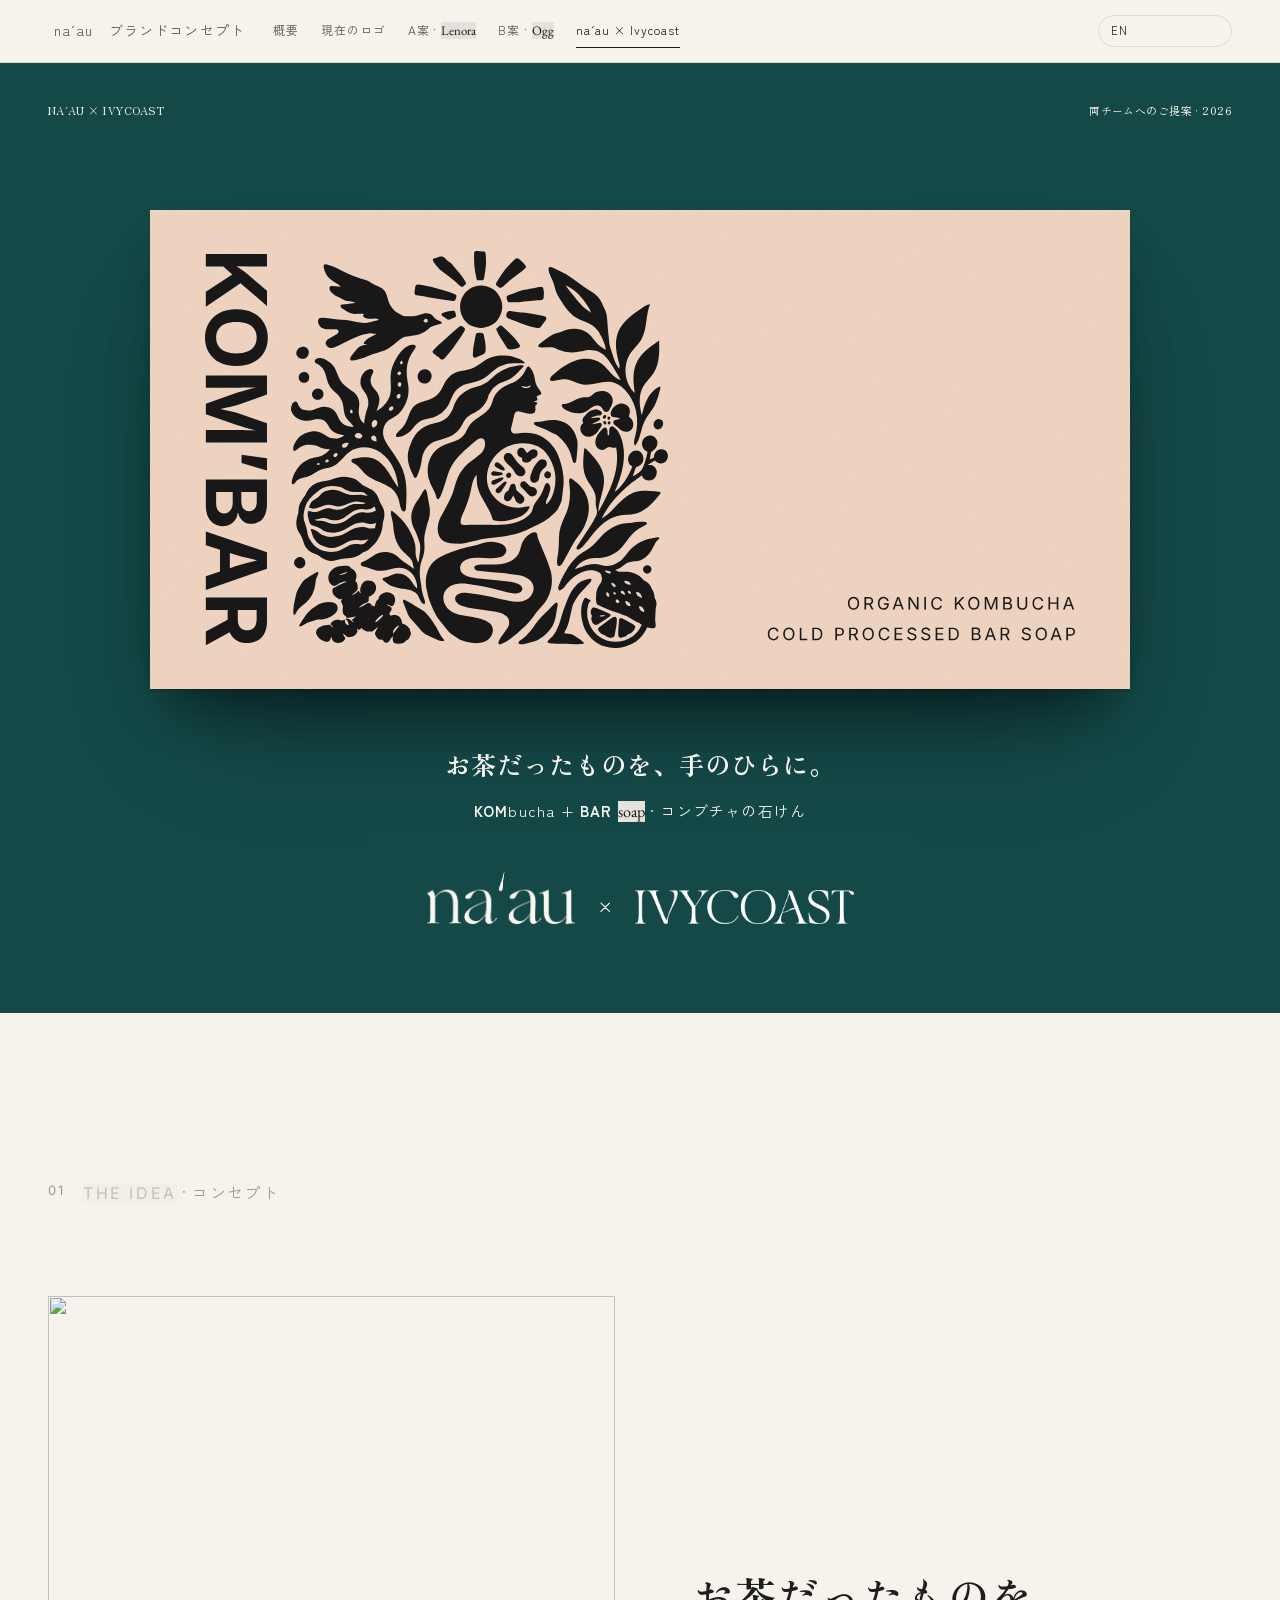
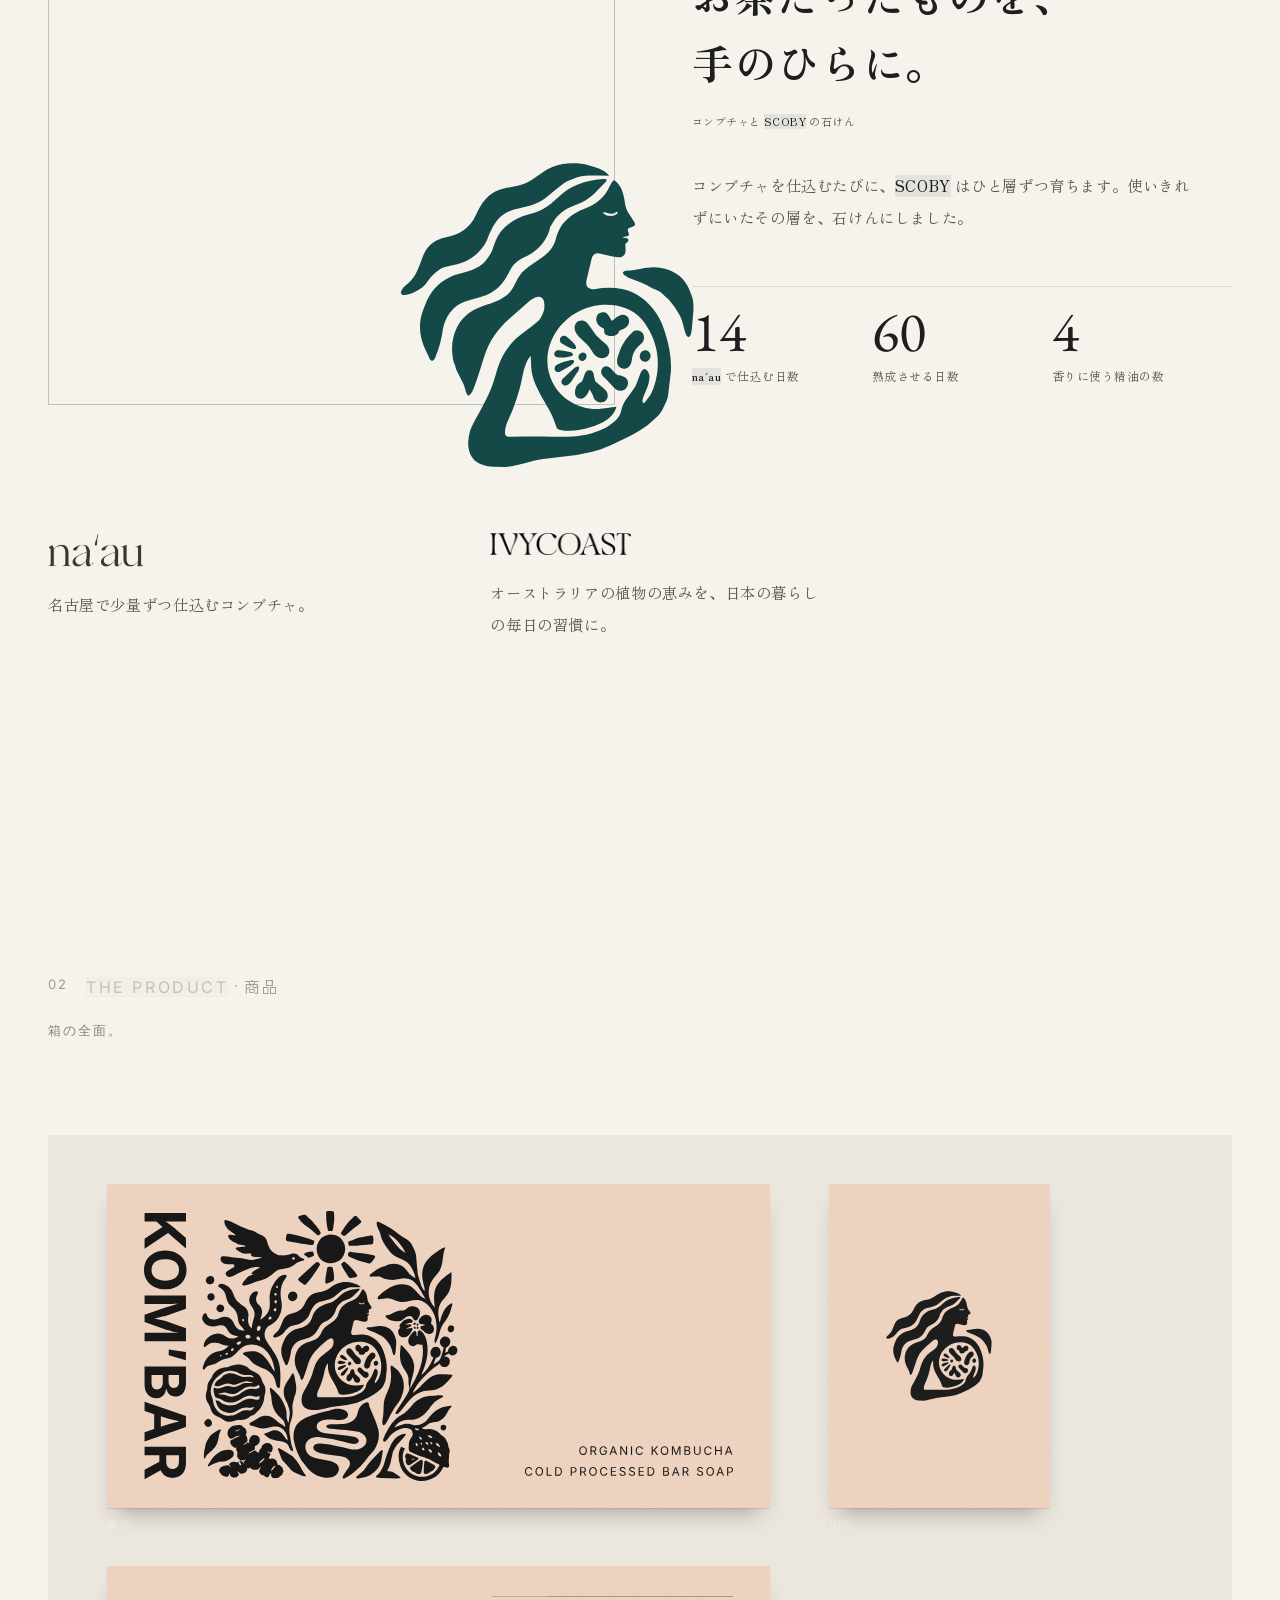
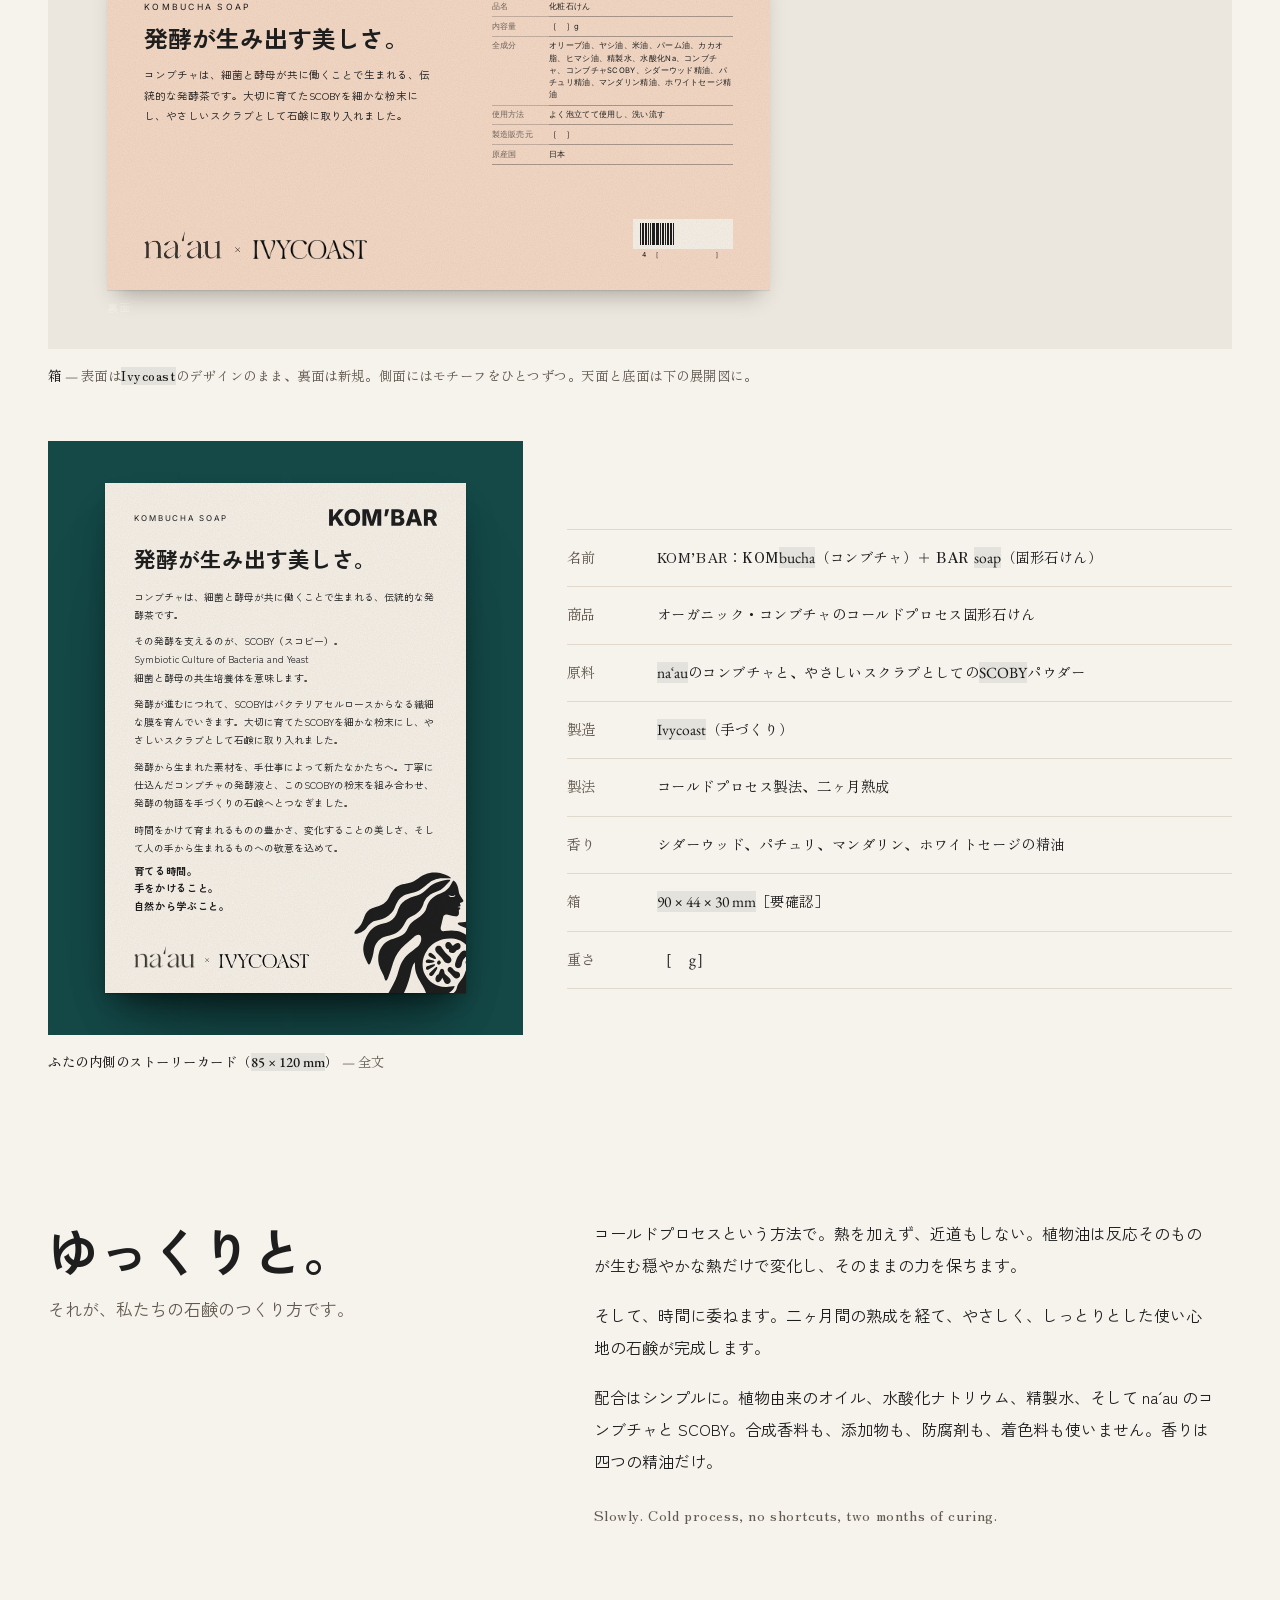
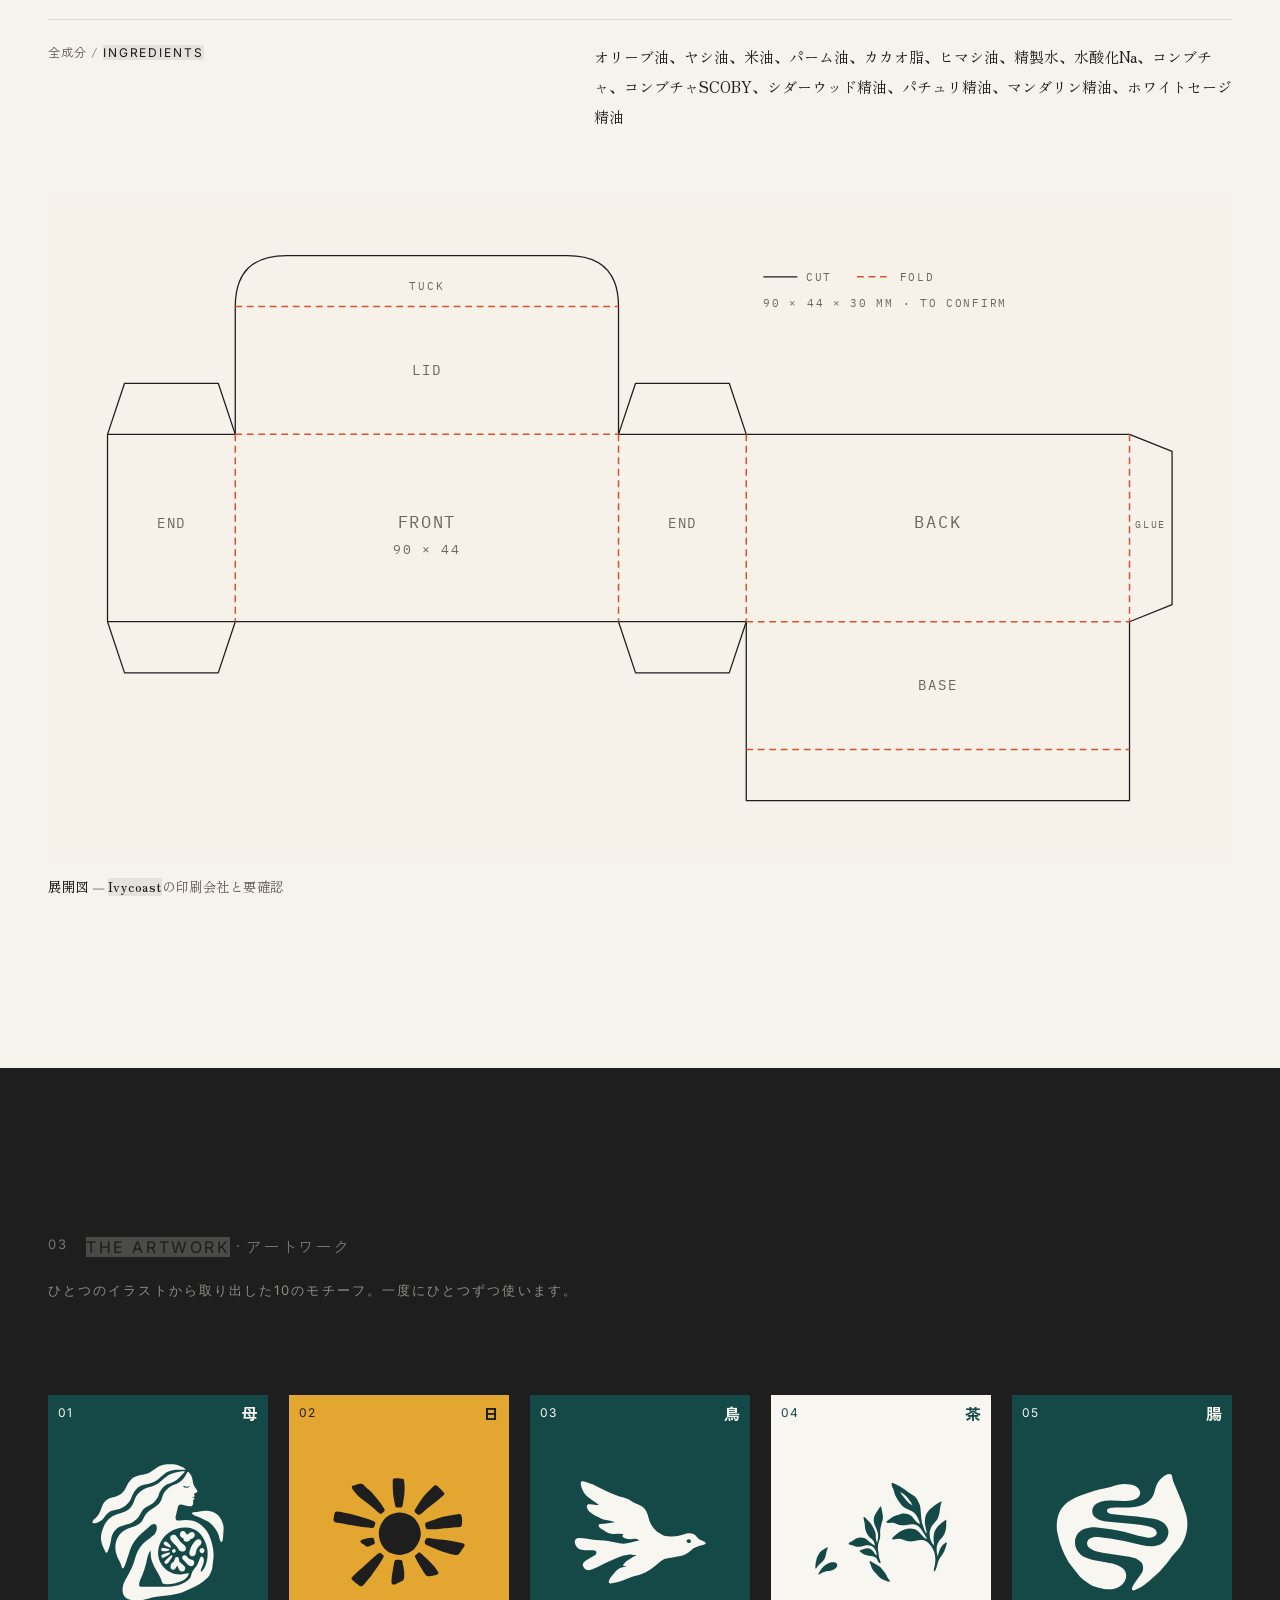
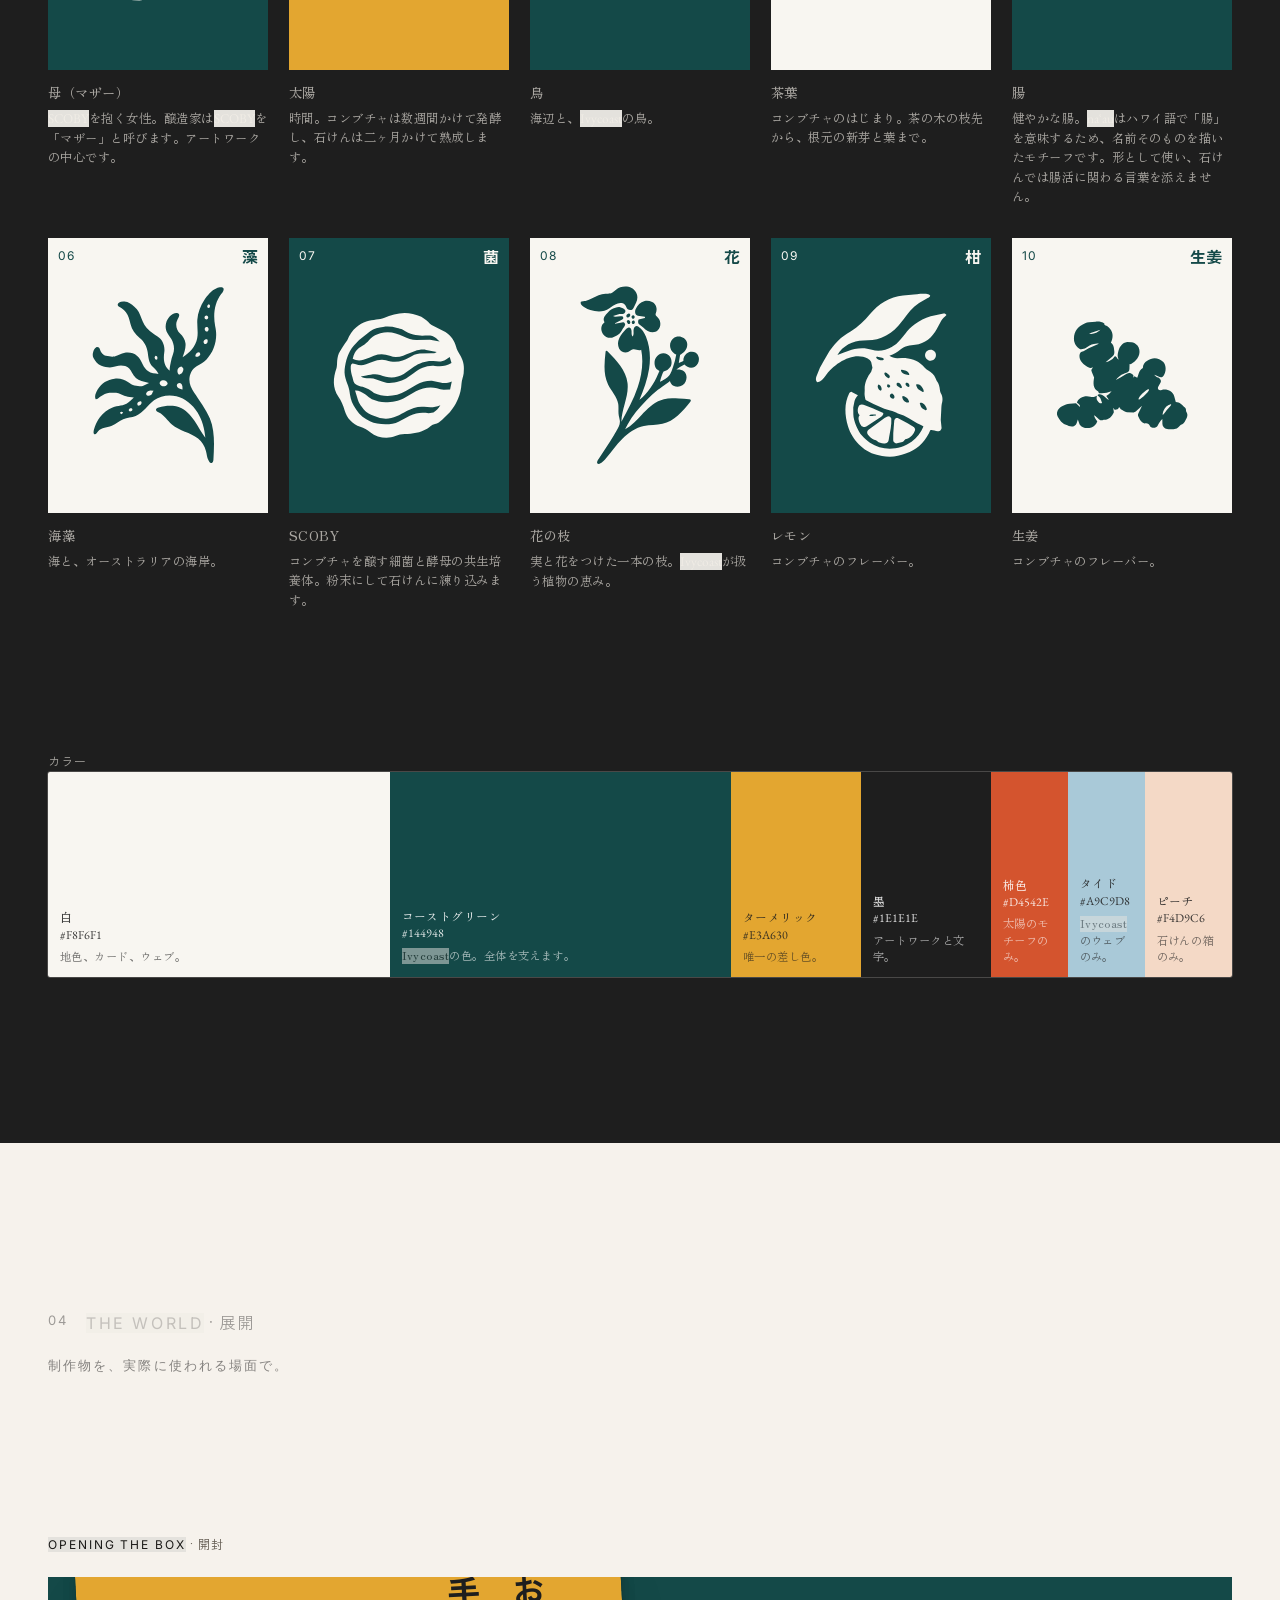
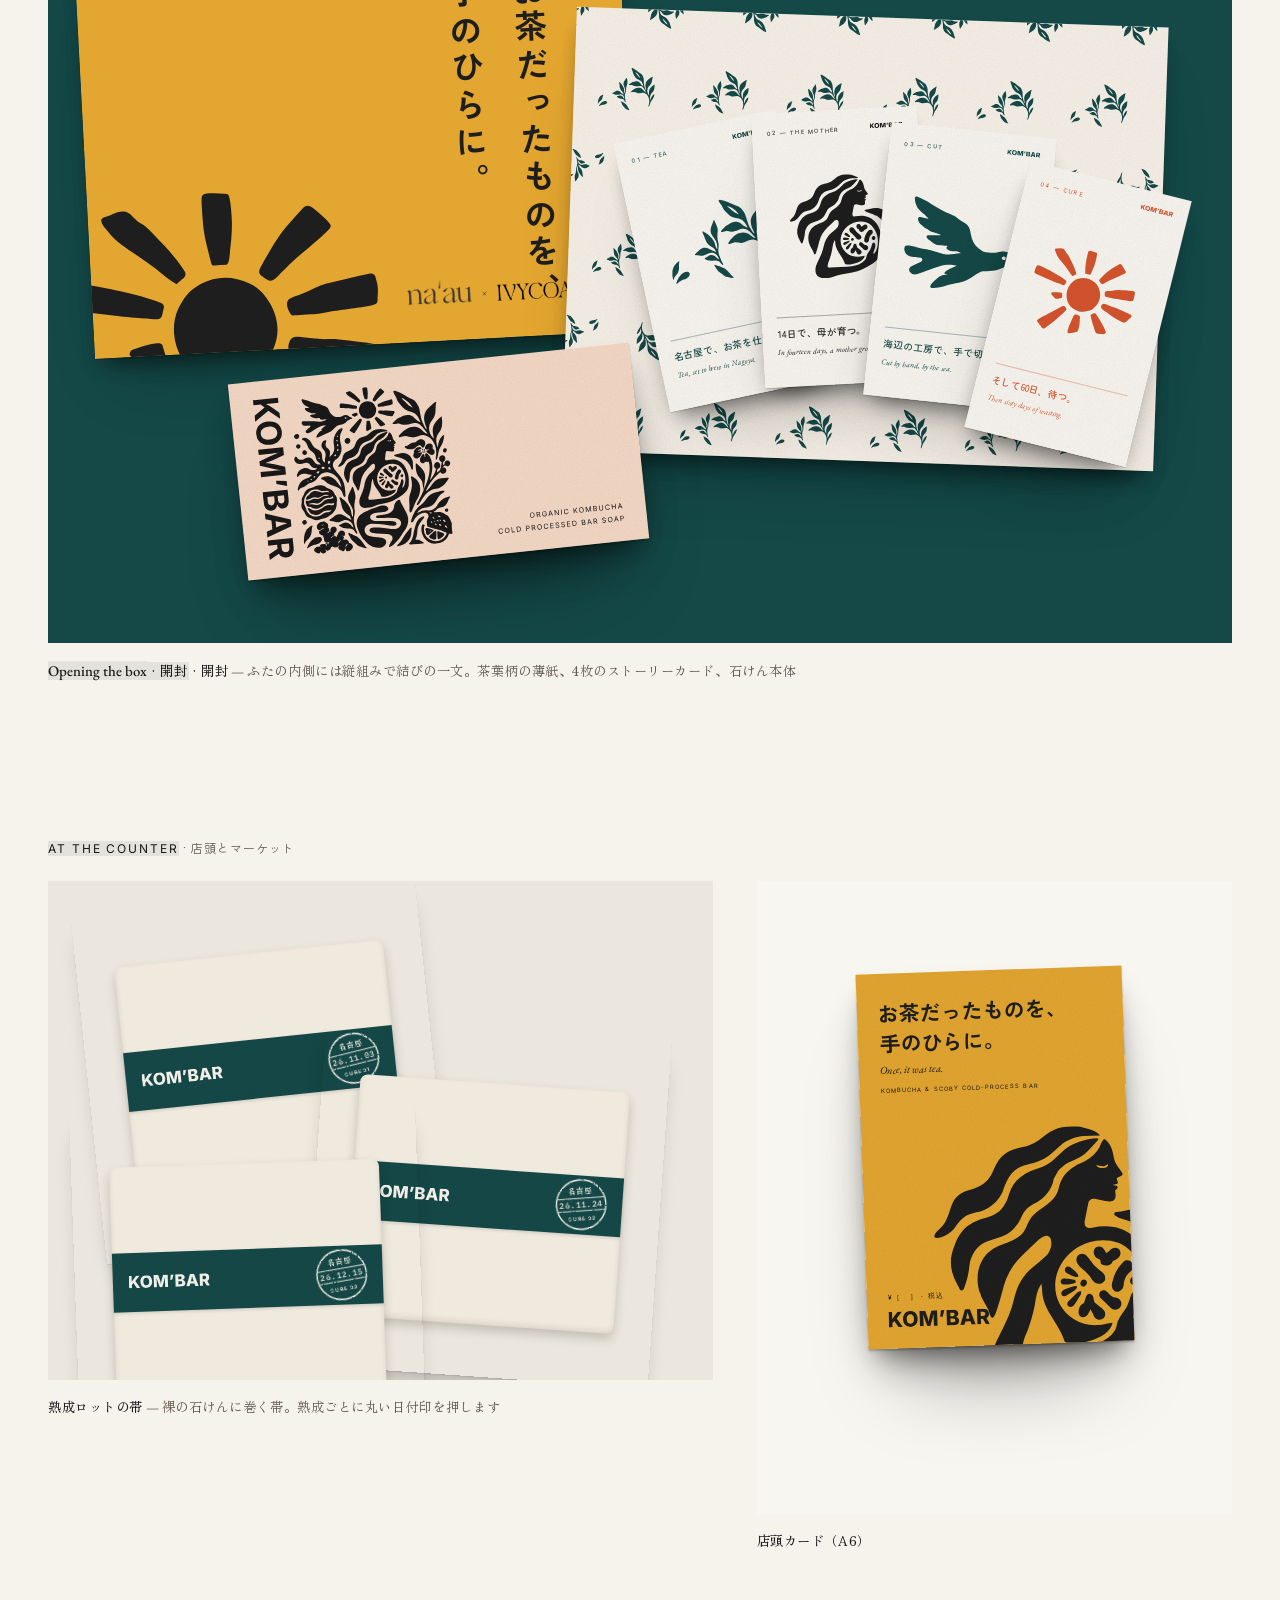
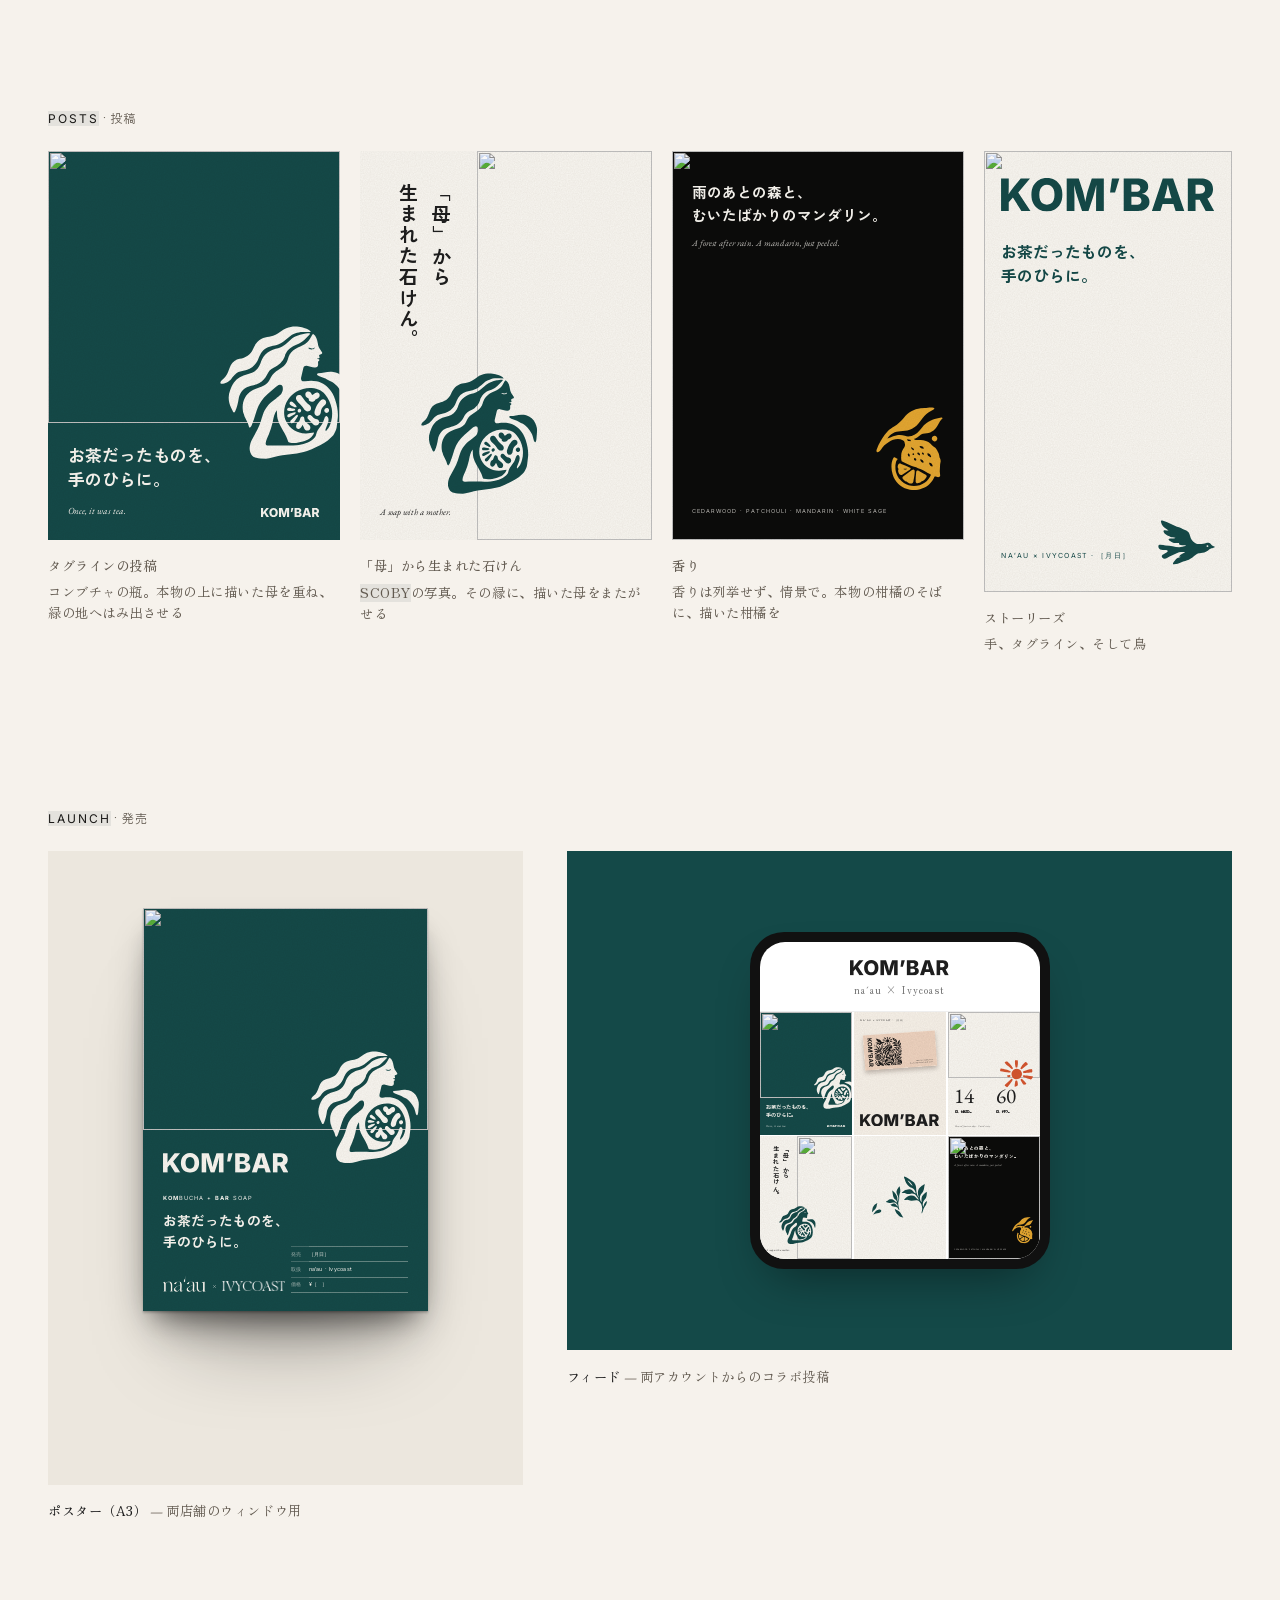
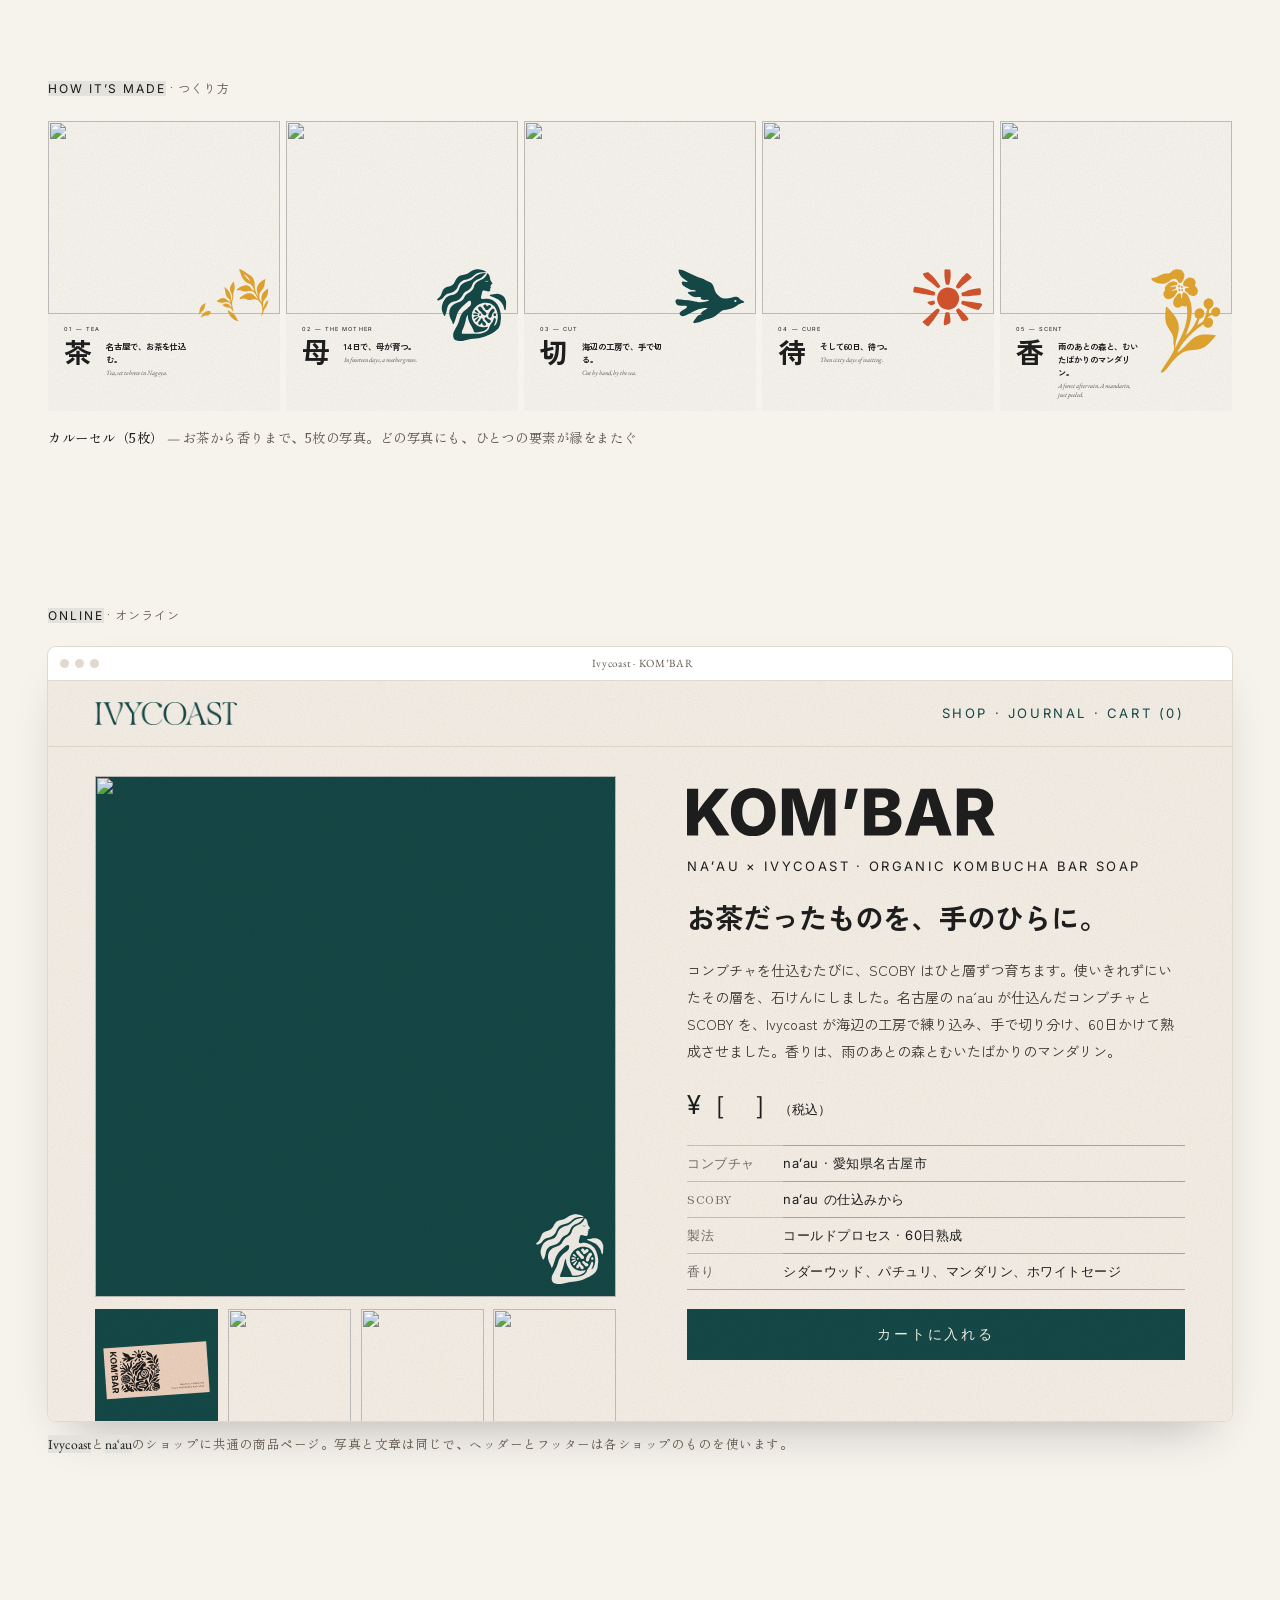
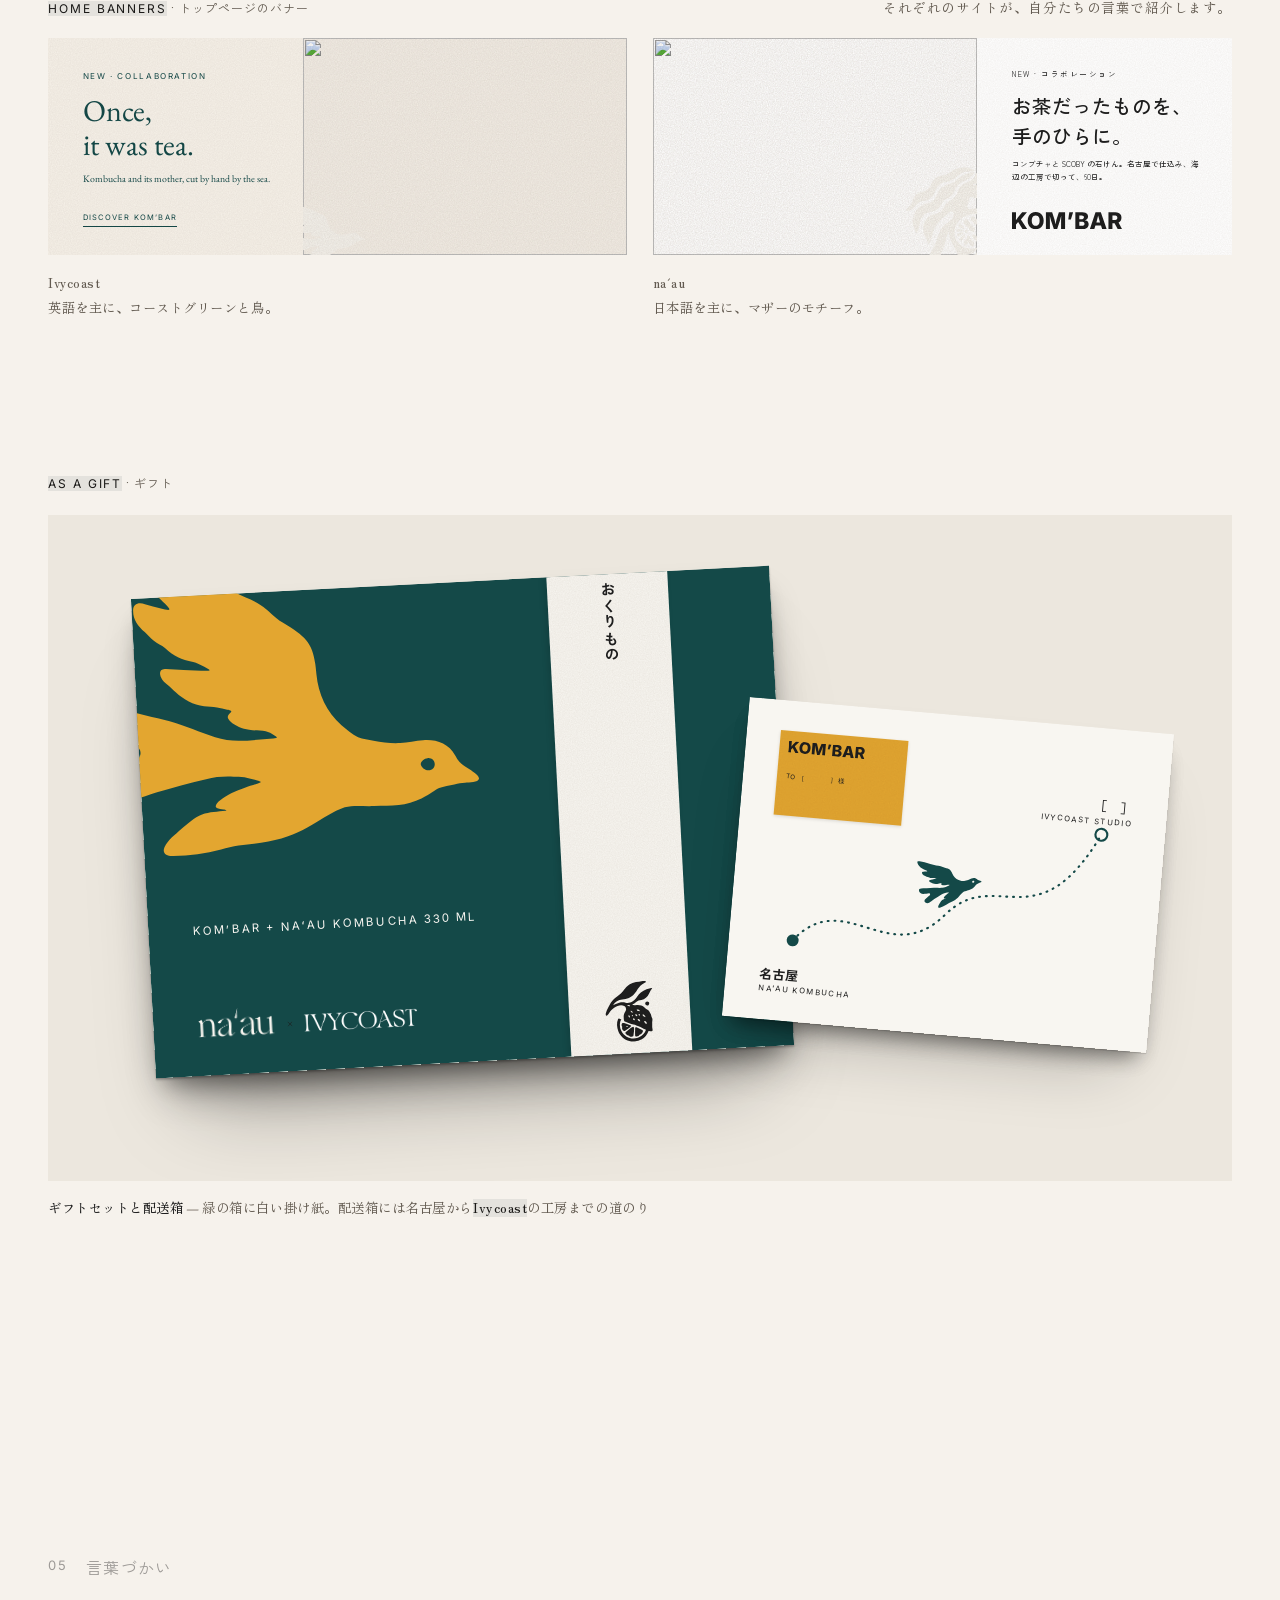
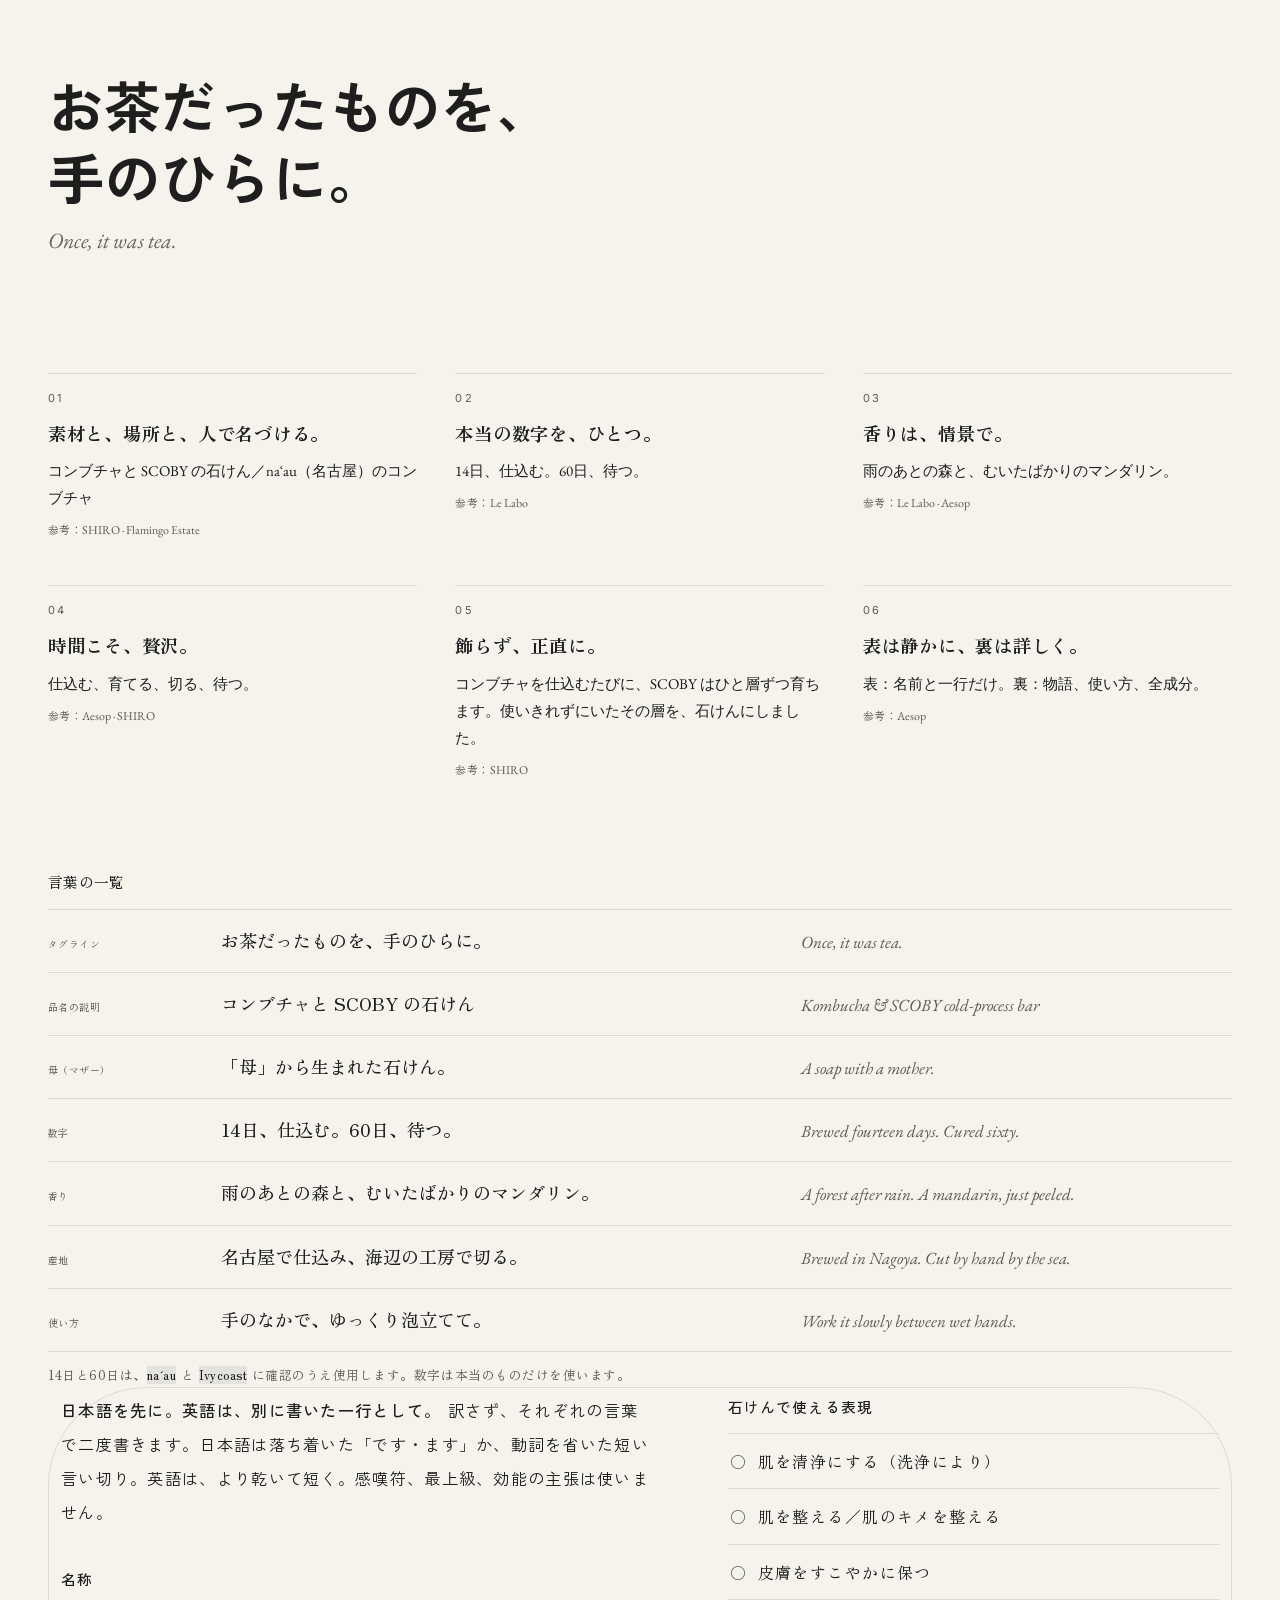
==== commit db5780f2: "Remove the founder's name and maker descriptions; kombucha jar as Lenora hero - Signatures, bios, th" ====
--- a/collab.html
+++ b/collab.html
@@ -1 +1 @@
-<!doctype html><html lang="ja"><head><meta charset="utf-8"><meta name="viewport" content="width=device-width, initial-scale=1"><title>naʻau × Ivycoast — KOM’BAR</title><link rel="preconnect" href="https://fonts.googleapis.com"><link rel="preconnect" href="https://fonts.gstatic.com" crossorigin><link href="https://fonts.googleapis.com/css2?family=EB+Garamond:ital,wght@0,400;0,500;1,400&family=Bodoni+Moda:opsz,wght@6..96,400;6..96,500&family=Cormorant+Garamond:wght@400;500&family=Shippori+Mincho+B1:wght@500;700;800&family=Zen+Old+Mincho:wght@400;600;700&family=Zen+Kaku+Gothic+New:wght@300;400;500;700&family=Klee+One:wght@400;600&family=Yomogi&family=Courier+Prime&family=Inter:wght@400;500;700&family=IBM+Plex+Mono:wght@400;500&display=swap" rel="stylesheet"><link rel="stylesheet" href="assets/css/site.css?v=55c4af5e"><script>function naauLang(l){document.documentElement.lang=l;try{localStorage.setItem("naau-lang",l)}catch(e){}}(function(){var l="ja";try{l=localStorage.getItem("naau-lang")||"ja"}catch(e){}document.documentElement.lang=l})();</script></head><body class="d-collab"><svg width="0" height="0" style="position:absolute" aria-hidden="true"><defs><filter id="lino" x="-8%" y="-8%" width="116%" height="116%" color-interpolation-filters="sRGB"><feTurbulence type="fractalNoise" baseFrequency=".03" numOctaves="3" seed="4" result="w"/><feDisplacementMap in="SourceGraphic" in2="w" scale="5" xChannelSelector="R" yChannelSelector="G" result="ink"/><feTurbulence type="fractalNoise" baseFrequency=".22" numOctaves="3" seed="9" result="g"/><feColorMatrix in="g" type="matrix" values="0 0 0 0 0  0 0 0 0 0  0 0 0 0 0  -16 0 0 0 11.6" result="holes"/><feComposite in="ink" in2="holes" operator="in"/></filter><filter id="brush" x="-8%" y="-8%" width="116%" height="116%"><feTurbulence type="fractalNoise" baseFrequency=".06" numOctaves="2" seed="2" result="w"/><feDisplacementMap in="SourceGraphic" in2="w" scale="1.6" xChannelSelector="R" yChannelSelector="G"/></filter><filter id="seal" x="-8%" y="-8%" width="116%" height="116%"><feTurbulence type="fractalNoise" baseFrequency=".05" numOctaves="2" seed="11" result="w"/><feDisplacementMap in="SourceGraphic" in2="w" scale="2.2" xChannelSelector="R" yChannelSelector="G" result="ink"/><feTurbulence type="fractalNoise" baseFrequency=".3" numOctaves="3" seed="5" result="g"/><feColorMatrix in="g" type="matrix" values="0 0 0 0 0  0 0 0 0 0  0 0 0 0 0  -12 0 0 0 8.7" result="holes"/><feComposite in="ink" in2="holes" operator="in"/></filter></defs></svg><svg width="0" height="0" style="position:absolute" aria-hidden="true"><defs><symbol id="k-mother" viewBox="381 325 542 563"><path d="M514.79,807.43c13.23-24.84,28.29-49.24,37.37-76.03,4.45-13.14,7.42-26.8,12.79-39.59,5.38-12.81,13.12-24.54,22.25-34.99,9.81-11.23,21-17.94,32.47-27.05,0,0,14.37-11.72,14.37-11.72,5.49-4.48,8.75-11.99,11.09-18.83,1.91-5.59,1.59-12.39.57-17.95-1.09-5.94-6.68-9.31-12.38-8.2-7.17,1.4-12.56,5.82-17.88,10.49l-33.05,29.01c-21.83,19.16-37.29,41.18-46.27,69.02-6.72,20.83-12.51,41.67-20.74,61.97-1.57,3.88-4.45,8.63-7.87,11.22-4.68-2.04-5.08-7.05-6.36-11.1l-2.84-9.04-14.05-28.07-2.24-8.59c-2.92-5.53-3.61-10.61-4.41-16.47-4.55-33.44,8.05-67.67,38.9-84.49,13.07-7.12,27.87-10.33,41.61-16.04,11.67-4.84,23.26-12.13,29.69-23.36,6.43-11.22,11.04-24.91,21.29-33.41l8.19-6.79,23.41-15.78c12.33-8.31,22.97-20.03,26.73-35.01,3.9-15.53,10.88-28.63,23.47-38.78,9.05-7.29,18.16-12.59,29.26-16.75,14.13-5.29,27.77-13.76,37.01-25.78,5.11-6.65,8.39-14.27,12.51-21.56,1.13-2,3.13-4.9,5.3-5.16,12.72,9.08,17.15,24.4,19.21,39.77.98,7.3,2.75,14.19,6.77,20.36l10.94,16.81c.8,1.23,1.27,3.84.95,4.89-1.3,4.21-7.51,3.44-12.54,7.37-2.41,1.89,1.75,7.46,1.58,10.75-.05,1.06-2.27,2.64-3.32,2.86l-8.9,1.86c3.48,1.65,9,1.01,10.46,3.09,2.58,3.67-2.32,7.2-4.99,9.2l.53,12.14c.13,3.11-1.5,7.43-3.42,9.14-2.98,2.66-6.83,3.88-10.83,3.33l-9.39-1.28-24.39-5.82c-6.46-1.54-12.73,2.41-14.21,8.67l-9.61,40.61c-.94,3.98-.61,9.67,1.86,12.64,3.54,4.26,9.53,4.1,14.51,3.31,16.36-2.6,32.17-3.2,48.7.04,26.57,5.22,48.9,22.49,63.46,45l4.14,7.06c4.85,8.27,8.01,16.73,11.11,25.96,8.01,23.88,12.72,48.58,11.33,73.86l-4.91,42.11c-.59,5.05-2.39,10.86-4.49,15.2l-5.62,11.6c-2.22,4.58-5.71,9.84-9.49,13.24l-17.85,16.05c-10.64,7.65-21.27,14.49-32.83,20.21l-11.35,5.61-24.03,11.28-19.21,7.85-14.71,4.18-28.86,5.9-61.23,7.46c-11.98,1.46-22.85,5.05-34.45,7.86l-21.14,5.11-13.36,1.81-23.54-.41c-6.37-.11-11.78-1.26-17.96-3.2-8.65-2.71-15.68-6.55-20.79-14.65-5.49-8.71-7.6-19.35-6.58-30.05s3.2-20.47,8.27-29.99ZM765.78,423.95c5.7.34,11,.1,15.05-4.84v-.03c.11-.46.05-1.2-.09-1.95-.16-.81-1.12-1.15-1.78-.64-10.28,7.9-16.47.64-23.79.89-.86.03-1.19,1.14-.52,1.67,4.92,3.87,6.66,4.63,11.14,4.9ZM602.98,733.6c-3.77,16.13-9.21,31.81-15.1,47.28-4.93,12.97-15.02,28.86-13.79,43.03.59,6.76,7.51,6.4,13.06,6.23,19.31-.6,38.64-.73,57.96-.41,20.09.34,40.25,1.18,60.24-.86,25.01-2.55,51.96-10.14,70.79-27.65,2.55-3.1,5.83-6.16,7.91-9.56,3.41-5.56,3.68-13.06,6.34-19.25,4.81-11.2,13.53-19.96,20.17-30.01,5.86-8.86,8.37-18.96,12.24-28.73,1.23-3.11,5.57-10.45,10.02-7.37,16.39,11.37-1.45,40.54-5.47,53.77-.89,2.93-1.2,5.97,1.02,8.37,1.31,1.41,12.81-15.11,13.63-16.68,3.94-7.58,6.76-15.95,8.88-24.21,4.43-17.3,5.26-35.53,2.26-53.14-3.76-22.1-13.53-43.12-27.88-60.33-21.77-26.11-61.77-31.24-93.19-23.15-25.17,6.49-47.83,22.29-62.62,43.68-19.15,27.7-23.67,63.73-8.67,94.36,15.52,31.7,49.52,51.85,84.82,50.07,11.16-.56,22.12-3.21,33.25-4.15-2.74,10.32-10.12,18.96-18.92,25s-18.99,9.73-29.22,12.77c-18.28,5.44-37.85,9-56.34,4.36-1.62-.41-3.3-.92-4.47-2.12-1.17-1.21-1.63-2.92-2.08-4.54-5.9-21.06-18.5-39.47-29.03-58.63-6.01-10.93-11.39-22.39-14.46-34.53-3.04-12.01-1.93-23.97-3.24-36.11-10.61,12.66-13.24,29.92-16.67,46.08-.46,2.16-.94,4.31-1.44,6.46Z"/><path d="M459.71,633.46c-2.4,17.83-6.76,33.82-13.5,49.96-1.02,2.45-2.96,6.82-5.66,6.81-4.41-.02-5.47-4.99-6.86-7.89l-5.26-10.93c-11.86-24.66-14.61-49.22-4.68-74.62l5.42-13.85c2.57-6.57,6.6-13.05,10.77-19.23,12.96-19.19,34.34-30.69,57.08-35.36,16.78-3.44,32.99-10.13,43.09-23.91,4.68-6.39,9.26-13.23,11.6-20.48,4.65-14.43,10.24-27.58,20.95-38.08,12.5-12.25,27.03-19.78,43.73-24.45l10.37-2.89c11.8-3.29,23.48-9.83,32.65-17.88l16.61-14.58c8.68-7.62,17.8-14.35,28.62-18.38l14.54-5.41,14.2-3.23c9.56-2.17,27.67-5.03,27.53-.84-.02.66-.66,2.19-1.12,2.67l-22.78,23.22-8.16,6.78c-8.24,6.84-18.01,10.32-27.76,14.29l-9.41,3.83c-7.6,3.09-22.06,14.67-26.5,22.06l-8.15,13.56c-3.71,22.01-22,43.49-41.74,52.5-13.79,6.29-24.3,12.36-31.5,25.95l-4.79,9.05c-7.53,14.2-17.46,25.68-31.53,33.59-10.8,6.07-22.92,8.32-34.86,12.04l-13.17,4.11c-19.5,6.08-36.63,28.69-39.72,51.61Z"/><path d="M448.16,526.8c-8.1,6.13-13.69,14.12-19.61,21.77-9.32,12.04-34.23,23.6-43.48,20.24-3.1-1.13-2.78-5.82-1.42-7.83l3.71-5.53c12.17-10,20.3-18.04,26.34-32.78l3.77-9.19c3.2-7.81,5.48-16.06,9.54-23.36,7.88-14.16,20.97-22.76,36.65-26.22,26.82-5.93,45.34-16.19,57.11-42.09,4.77-10.5,10.01-20.58,17.91-28.96,21.83-23.16,44.96-18.65,66.77-26.36,14.41-5.09,25.73-14.28,38.09-22.85,10.84-7.53,23.75-12.67,36.72-14.86,11.61-1.97,22.63-1.48,34.16-.57,8.86.7,17.12,3.85,25.41,6.66,9.4,3.19,18.21,6.61,25.66,15.2l-20.56-.14-15.93.02c-9.69.01-20.06,2.29-29.11,5.87l-10.27,4.06c-2.6,1.03-6.26,3.32-8.61,5.15l-10.71,8.36c-10.77,8.41-20,18.2-32.43,24.6-23.42,12.06-44.27,10.76-60.3,19.51-10.1,5.52-17.89,13.14-23.55,22.74-4.85,8.21-8.77,16.14-11.83,25.11-2.92,8.58-7.96,15.47-13.77,22.07-13.04,14.84-29.82,23.86-49.19,26.96l-17.03,4.14c-4.61,1.12-9.77,5.08-14.02,8.29Z"/><path d="M875.67,578.7l-8.55-8.06c-3.54-3.34-7.87-7.61-12.31-9.48l-9.2-3.87-12.46-6.68c-4.49-2.4-7.79-3.74-12.75-5.63l-19.44-7.4-7.85-5.01c-1.37-.87-2.76-3.78-2.05-5,.85-1.48,3.39-2.77,5.15-2.77,21.67-.03,41.12-9.44,63.19-5.27l10.24,1.93c18.94,5.16,35.54,18.71,42.63,36.84l4.52,11.55c5.92,15.14,3.28,30.75,1.92,46.61-.83,9.67-1.14,29.62-6.83,30.01-8.24.57-7.94-24.75-17.58-40.94l-7.88-13.24-10.75-13.6Z"/><path d="M758.84,659.08c6.52,5.47,8.74,14.25,5.55,19.77-1.62,2.8-5.08,5.92-8.97,6.62-9.11,1.63-16.94-4.15-21.03-11.96-3.54-6.75-8.48-12.1-13.85-17.2l-8.79-8.35c-8.4-7.98-13.51-18.51-6.88-26.97,3.21-4.1,8.51-5.22,13.48-4.2s7.52,4.58,10.69,9.07l12.4,17.56,9.13,8.72,8.28,6.94Z"/><path d="M729.68,742.59c-4.03,9.8-10.78,20.61-20.6,16.72-6.71-2.66-7.6-10.01-5.28-18.2,1.78-6.29,5.07-9.65,11.29-12.41,5.56-8.68,4.6-23.11,15.39-20.8,8.66,1.85,5.44,10.18,9.84,20.36l15.32,13.04c4.33,3.68,7.1,6.94,7.28,13.14.13,4.44-3.39,10.26-8.59,11.87-9.36,2.89-17.13-3.47-18.95-12.85l-5.7-10.84Z"/><path d="M795.75,704.59c-3.48,1.21-8.19.04-10.86-2.16-5.84-4.81-5.85-13.15-2.97-21.33l5.02-14.27c5.14-10.94,12.42-21.26,21.37-29.07,4.77-4.15,11.99-3.41,15.94-.61,5.2,3.69,6.56,10.41,4.1,16.58-1.81,4.55-6.46,7.33-10.03,10.73-6.42,6.09-10.35,15.11-11.22,23.88-.73,7.35-3.37,13.46-11.35,16.25Z"/><path d="M800.65,623.79c-5.94,11.28-17.62,7.71-18.41,15.77-5.68,5.85-15.38,6.97-22.82,2.78-5.9-3.32-.24-10.38-5.83-12.26-9.79-3.29-15.38-14.95-9.53-24.12,3.37-5.28,13.18-6.3,17.54-1.91,3.69,3.71,5.51,7.49,8.45,12.73,6.82-2.62,10.21-10.58,20.24-11.16,4.52-.26,8.55,2.35,10.08,5.36,2.17,4.27,2.52,8.55.27,12.81Z"/><path d="M796.65,722.63c5.64,6,4.03,14.94-1.22,19.53s-14.55,4.78-20.07-1.21l-13.63-14.82-7.13-6.9c-3.86-3.73-4.94-8.12-2.83-13.13,1.78-4.23,7.76-7.04,12.78-4.52,7.03,3.52,9.24,11.52,17.95,15.49,5.17.87,10.46,1.63,14.15,5.56Z"/><path d="M695.87,728.52c-2.91,4.43-6.98,7.93-12.38,7.38-1.92-.2-5-2.82-5.51-4.58s.22-6.18,1.65-7.51l21.85-20.39c1.47-1.37,5.62-2.56,7.72-3.19,2.63,5.24-.65,9-3.17,12.83l-10.16,15.46Z"/><path d="M675.72,709.98c-2.71,1.53-7.47,1.46-9.42-1.3-2.39-3.38-.63-9.33,3.19-11.08,8.69-4,26.62-9.98,30.45-8.21,3.29,1.52-.61,7.26-7.38,11.09l-16.83,9.51Z"/><path d="M692.51,650.29c5.77,5.27,14.31,13.29,12.03,17.19-2.54,4.36-18.88-4.03-27.21-9.95-2.05-1.46-2.82-5.86-2.2-7.81s3.45-5.22,5.96-5.46c4.51-.44,8.28,3.16,11.42,6.03Z"/><path d="M695.34,674.74c1.9.37,4.43,4.21,3.26,5.88-9.6,4.11-20.25,4.65-30.49,2.91-2.1-.36-4.02-4.62-3.65-6.44s2.54-5.13,4.62-5.68c4.45-1.18,8.32-.16,12.45.64l13.82,2.69Z"/><path d="M833.89,691.99c-4.55,1.27-9.27-1.61-11.11-5.4-1.93-3.98-1.53-8.82,1.91-12.14s8.01-4.9,12.63-1.75c3.33,2.27,5.06,6.88,4.24,10.46-.93,4.03-3.27,7.6-7.66,8.83Z"/><path d="M721.51,688.06c-3.19,3.18-6.69,3.76-9.64,1.34s-3.9-6.65-1.74-10.07c2.61-4.13,7.56-5.8,10.95-3.05,3.7,3,4.1,8.12.42,11.78Z"/></symbol><symbol id="k-sun" viewBox="436 15 394 326"><path d="M673.83,231.44l-8.34,5.22c-13.94,7.05-29.85,11.41-45.22,6.73l-9.98-3.04c-31.28-9.52-47.75-54.6-31.23-86.04,5.01-9.53,11.23-18.15,20.03-23.92,21.58-14.14,45.31-14.53,67.49-2.41,10.91,5.96,16.5,12.8,22.28,23.19,10.49,18.86,11.82,38.97,1.68,58.34-3.89,7.44-10.43,17.99-16.72,21.93Z"/><path d="M519.86,338.81c-.49-.11-1.61.47-2.16.24-1.88-.79-3.59-1.76-4.98-3.27-1.27-1.37-2.33-2.97-3.87-4.06-1.37-.98-3.02-1.47-4.58-2.12-2.52-1.05-3.29-3.79-5.4-5.4-3.19-2.43-8.2-4.28-7.72-9.15.08-.8.44-1.56.96-2.18,9.59-11.63,21.35-20.96,32.51-31.03l19.53-17.63c8.55-7.71,16.17-15.47,25.39-22.59.37-.29.79-.51,1.24-.67l3.94-1.38c1.5-.53,3.17-.19,4.35.88l7.5,6.8c1.55,1.41-.51,6.18-1.54,7.86l-9.02,14.71c-.04.06-.08.13-.12.19l-23.94,34.81c-.06.09-.12.17-.19.25l-9.24,11.52s-13.66,16.43-13.69,16.47c-2.74,3.3-4.7,6.71-8.98,5.75Z"/><path d="M757.96,167.43c-4.02.46-8.95,1.6-12.97,1.58-7.89.06-23.58.21-28.2.21-1.65-.02-2.49-1.62-3.28-2.93-2.34-4.32-4.31-10.17-2.23-14.81,1.78-2.81,5.67-3.64,8.62-4.87,3.58-1.27,7.24-2.3,10.84-3.48,9.63-3.09,18.61-7.94,28.38-10.19,11.31-2.27,29.51-5.52,37.63-6.96,3.55-.57,7.69-1.26,11.32-1.84,3.26-.51,4.55-.91,7.07-.17,4.04,1.04,3.69,5.88,4.6,9.17,1.59,6.5,1.2,12.78.21,19.24-.25,3.03.31,6.77-2.84,8.3-4.17,1.94-9.33,2.19-13.84,2.67-6.65.6-38.96,3.46-45.23,4.08h-.09Z"/><path d="M818.62,232.34c-4.5,6.72-8.72,15.63-18.35,13.35-9.12-2.04-18.43-4.56-27.29-7.01-12.83-3.57-25.18-8.5-37.3-13.92-6.89-2.73-14.16-4.88-20.69-8.56-6.55-3.21-6.84-9.69-3.86-15.84,2.95-6.01,7.93-5.77,13.92-4.61,5.96.92,15.74,2.44,20.65,3.2,8.63,1.46,16.63.5,25.38,2.24,15.15,2.48,30.03,4.8,44.64,8.15,4.85,1.14,7.89,1.3,10.59,3.3,3.72,3.6,1.06,7.82-1.9,11.76-1.94,2.63-4,5.32-5.68,7.78l-.11.16Z"/><path d="M716.44,107.15c-4.02,3.51-10.34,9.38-14.07,12.75-2.92,2.52-5.95,5.77-10,6.15-2.44.17-5.47-2.14-7.94-3.99-2.2-1.82-5.32-3.82-5.57-6.56-.23-3.04,2.05-6.45,3.69-9.05,10.15-15.95,20.09-32.22,33.24-45.93,6.11-6.51,12.53-12.72,18.86-19,6.98-7.76,12.8-.89,18.42,4.38,5.08,4.99,10.83,9.98,14.57,16.13,1.05,2.33-.56,4.42-2.21,5.99-6.11,6.04-13.25,11.25-20,16.57-9.57,7.54-19.55,14.71-28.89,22.47l-.12.1Z"/><path d="M578.76,124.16c-9.16-5.37-16.76-13.84-24.9-20.6-8.74-7.25-17.72-14.22-26.91-20.9-10.95-7.96-20.34-15.59-28.06-26.78-2.8-4.07-6.76-7.77-6.92-13.33-.1-3.53,9.67-4.77,11.41-5.53,6.58-2.85,12.42-4.66,18.53-3.25,5.49,1.27,11.67,11.66,16.68,14.49s9.28,7.19,12.99,11.6c13.55,16.08,27.59,30.99,37.79,49.55,1.87,3.4.15,6.41-2.54,8.49,0,0-8.08,6.27-8.08,6.27Z"/><path d="M732.91,307.61l-9.54,1.55c-4.8.78-9.92-1.1-12.44-5.09l-8.2-12.97-10.3-16.85-7-11.84-6.25-13.92c4.14-4.39,8.47-7.63,13.47-10.93,2.38.96,4.7,2.47,6.48,4.07l11.64,10.41,18.02,17.97,10.44,11.66,10.61,15.35c1.6,2.32-2.67,6.97-4.92,7.82-4.09,1.55-7.27,1.99-12,2.76Z"/><path d="M558.2,163.09c-3.87,4.45-12.93.63-18.08.58-19.6-1.36-75.79-12.37-95.23-15.08-6.88-.53-8.09-6.49-6.85-12.26,1.39-5.69.65-13.18,4.18-18.28,1.67-2.08,4.69-2.22,7.26-2.02,25,2.35,86.71,18.86,109.33,29.82,2.99,1.78,3.92,3.75,2.85,6.79-1.13,3.39-1.77,7.29-3.37,10.33l-.08.12Z"/><path d="M644.14,94.77c-.87,4.59-2.24,9.11-4.4,9.12-4.68.03-9.37.1-14.05.09-4.1-.01-3.69-2.31-4.61-6.26-1.28-5.51-2.3-11.07-3.32-16.64-.49-2.68-.98-5.36-1.42-8.05-1.29-7.96-2.1-16-2.12-24.07,0-4.14-.52-19.47-.16-23.59.28-3.17-.23-6.24,3.29-7.73,2.85-1.2,8.84-.74,12.22-.42l12.16,1.14c1.53.14,4.19.41,4.87,1.46,2.35,3.63,2.58,21.48,2.68,25.61.15,5.86-.12,11.73-.66,17.57-.7,7.55-1.85,15.06-3.16,22.52-.2,1.14-.58,5.23-1.34,9.26Z"/><path d="M631.23,328.07c-5.64,2.59-11.6,6.35-17.85,5.35-1.45-1.1-3.35-4.92-3.24-6.74l1.27-20.27,2.36-13.32,4.45-24.7c.43-2.38,1.37-5.41,2.84-6.78,2.77-2.58,15.6-2.24,19.12-.05,4.04,2.52,2.89,8.06,3.87,11.83,3.44,13.27,5.13,26.31,3.96,39.8-.53,6.09-4.09,9.06-9.53,11.56l-7.25,3.33Z"/><path d="M545.53,219.02c-4.42,1.9-9.01,2.92-12.24-.44-6.36-6.63-13.24-6.65-15.46-11.95-.61-1.46,1.29-5.33,2.88-5.85,11.27-3.73,35.48-10.37,37.1-3.84l2.72,10.95c.81,3.24-1.97,5.52-4.9,6.78l-10.09,4.35Z"/></symbol><symbol id="k-bird" viewBox="150 54 370 290"><path d="M499.14,217.55c-2.03-1.59-3.59-3.58-5.19-5.57-7.35-9.66-19.67-11.63-30.64-8.88-6.59,1.51-13.45,4.22-19.92,5.67-7.97,1.82-16.09,1.9-24.32,1.74-4.72-.17-9.7-.15-14.28-.99-5.85-1.36-11.23-5.31-16.52-8.32-15.08-9.12-25.3-25-29.58-41.86-6.54-26.47-12.3-31.25-37.48-41.46-8.1-3.12-14.28-9.13-22.35-12.53-8.08-3.88-17.15-4.93-25.51-8.11-21.82-8.12-42.74-17.49-63.35-28.44-8.66-4.41-17.98-6.9-27.11-10.15-5.5-2.13-14.5-4.92-14.05,3.99.29,7.47,3.68,15.69,7.18,22.33,6.83,14.1,21.84,21.45,33.79,30.17,2.15,1.56,4.87,3.44,6.82,5.03,1,.94,1.69,1.36,1.52,2.14-.41.84-4.33.42-7.65.22-5.04-.35-9.84-.92-14.9-1.61-5.34-.92-10.77.72-9.66,7.47,1.39,8.45,6.63,13.12,13.42,17.41,3.13,2.17,6.05,4.65,9.37,6.53,3.52,2.04,7.62,2.9,10.94,4.82,9.57,6.54,15.89,7.82,27.21,8.67,4.82.5,9.54,2.2,14.02,3.9,3.31,1.27,1.88,1.61-.7,1.96-6.42.83-14.48,1.9-20.92,2.58-5.08.55-12.16.8-16.82,1.66-4.17.86-4.38,3.99-2.62,7.39,2.44,4.28,6.99,6.09,10.99,8.69,1.59,1.06,3.16,2.21,4.75,3.28,8.07,5.5,17.44,8.78,27.31,8.48,3.91-.09,7.84-.75,11.73-.71,3.11,0,6.29.36,9.4.45,1.1.1,4.61-.12,3.76,1.49-.55,1.1-2.66,3.15-2.25,5.05.2,1.35,1.75,2.68,3.03,3.53,5.06,3.47,11.46,4.73,17.87,4.72,5.07.16,10.1-1.18,15.07-.9,2.67.18,5.59,1.23,7.99,2.24,3.02,1.32,4.69,1.99-.38,3.07-13.29,2.86-27.27,7.81-41.17,8.06-14.43-.44-28.59-4.69-42.78-7.08-15.04-3.03-30.59-2.73-45.8-4.71-10.86-1.93-21.69-3.49-32.74-3.92-3.54-.2-7.69-.2-10.54,1.91-7.37,6.04-2.92,17.79,2.35,23.86,10.31,11.63,32.47,7.73,49.11,8.82,6.69.4,7.16,9.99.63,13.65-5.71,3.03-11.14,6.6-16.68,9.9-5.56,3.69-13.11,6.66-16.16,13.09-1.93,4.45-.12,9.65,3.38,13.1,9.95,9.92,21.99,4.44,32.64-.88,6.92-3.42,14.21-7.62,20.97-10.9,14.46-6.76,27.89-13.1,42.66-18.97,7.81-3.63,15.6-5.11,24.24-6.2,4.24-.72,8.23-1.31,12.56-.86,2.71.22,6.15.57,9.08.87,1.64.29,4.74.25,2.44,1.76-2.49,1.47-8.86,4.58-12.45,6.47-3.64,1.87-7.75,4.29-11.41,6.99-7.17,5.45-12.7,10.71-11.93,14.28,1.16,1.73,3.75,1.19,5.78,1.34.85.08,5.84-.26,3.57.63-6.54,1.93-14.36,3.19-20.47,6.68-6.74,3.8-11.55,10.22-16.51,16.02-4.58,5.81-10.23,11.43-12.44,18.62-1.57,6.52,4.03,7.71,9.21,6.49,14.5-2.4,28.37-6.33,41.67-12.51,4.93-2.26,9.83-4.51,15.03-6.04,9.15-2.68,17.11-4.35,26.06-7.71,32.8-11.29,43.25-30.63,63.37-41.36,8.64-3.69,16.57-3.19,26.24-5.3,7.51-1.47,14.31-2.19,21.7-4.34,6.52-1.96,13.55-5.2,19.34-9.19,7.36-5.07,10.9-9.4,14.31-11.78,3.93-2.15,8.77-3.57,13.02-5.33,3.72-1.43,5.9-2.16,9.37-3.01,3.83-1.17,11.62-1.86,11.89-5.55-.29-4.51-14.52-8.02-19.36-11.94l-.17-.13ZM476.33,226.72c-2.72,4.31-9.8,2.91-11.65-1.57-.84-2.46,2.18-6.1,5.11-6.68,5-1.38,9.09,3.49,6.64,8.09l-.09.16Z"/></symbol><symbol id="k-tea" viewBox="377 62 791 595"><path d="M1165.55,421c-.98-1.61-3.43-1.03-5.11-.18-15.01,7.56-26.32,21.15-33.96,36.12-7.64,14.97-11.94,31.39-15.9,47.72-7.15-28.18-10.58-59.68,3.78-84.96,8.14-14.32,21.24-25.19,30.31-38.93,18.57-28.12,18.17-64.24,17.12-97.92-27.46,18.9-56.38,39.56-68.74,70.52-10.65,26.67-7.19,56.62-3.31,85.07-31.28-30.35-36.51-83.85-11.69-119.68,9.54-13.78,22.73-24.87,31.24-39.31,18.26-30.98,11.76-71.04,25.9-104.1-9.67,1.2-18.11,6.87-26.15,12.38-28.34,19.43-58.34,40.96-69.86,73.32-6.41,18.01-6.21,37.46-3.32,56.14,1.46,9.44,3.59,18.76,5.96,28.01,1.04,4.06,2.82,8.4,2.9,12.62.06,3.06-.83,5.95-.57,9.07-2.97-4.54-6.73-9.07-9.11-13.94,0,0-4.97-10.18-4.97-10.18l-10.78-33.37-2.6-8.35c-2.91-9.35-3.13-20.53-4.22-30.22-1.47-13.18-2.66-26.39-3.57-39.62-.79-11.55-1.45-23.37-5.15-34.43-2.88-8.62-7.76-16.47-11.1-24.99-5.95-15.18-18.01-27.01-31.98-34.92-22.43-12.7-41.34-29.5-62.68-43.75-14.83-9.91-30.99-17.64-47.14-25.21-3.32-1.56-6.72-3.13-10.37-3.48-1.94-.19-4.22.15-5.24,1.81-.5.81-.6,1.8-.62,2.76-.4,14.05,8.22,26.24,13.06,38.85,5.04,13.13,6.48,27.66,13.38,39.93,7.54,13.41,16.69,27.25,26.05,39.57,8.57,11.28,18.75,21.58,31.13,28.46,17.22,9.58,35.75,13.4,51.18,26.23,14.94,12.41,23.07,31.53,30.22,49.22,2.46,6.09,3.12,12.07,4.57,19.85l-13.59-8.82c-19.87-12.9-27.69-37.98-48.9-47.08l-10.46-4.48c-19.71-6.55-40.5-3.05-58.92,5.77-8.28,3.96-17.94,2.14-38.26,16.67l-18.24,13.04-9.83,8.05c-1.67,1.37-2.67,5.93-.87,7.17,4.33,2.96,9.28,1.97,14.14,1.88l15.72-.32c6.23-.13,14.3-.02,19.77,2.88,9.22,4.89,17.97,8.07,28.21,10.07,37.21,7.25,57.48-6.87,78.35-4.68,0,0,10.85,1.14,10.85,1.14,27.61,5.43,43.88,33.22,57.19,55.73,6.29,10.63,12.57,21.27,18.86,31.9-24.23-6.6-36.35-33.4-56.39-48.52-21.92-16.54-52.61-17.77-78.65-9.04-26.03,8.73-48.2,26.15-68.5,44.64-4.52,4.11-8.6,12.36-3.16,15.15,1.58.81,3.46.69,5.23.48,12.07-1.39,23.89-5.52,36.02-4.93,18.47.9,34.82,12.52,53.08,15.44,28.54,4.55,57.48-12.63,85.85-7.09,15.18,2.96,28.49,12.25,39.2,23.41,33.59,34.98,43.41,88.95,30.48,135.69-2.77,10.01-6.35,21.3-1.03,30.23,16.2-19.69,16.57-47.81,27.39-70.89,7.66-16.35,20.4-29.78,29.2-45.54,9.48-16.98,14.12-36.15,18.66-55.05.24-1,.46-2.12-.07-2.99ZM946.6,190.69l-10.2-8.18-18.6-20.54-8.97-11.92c-8.68-9.6-16.68-19.07-22.97-31.1,19.36,9.66,35.43,22.33,48.21,38.8,10.33,13.31,19.81,26.02,26.8,42.26l-14.26-9.32Z"/><path d="M360.26,963.45c-38.03,9.53-46.19-5.1-75-10.03-2.03-.35-5.39-2.89-6.27-4.51-1.87-3.47,1.18-6.99,4.46-8.29,5.8-2.28,11-5.57,16.18-8.87l23.07-14.72c16.47-8.53,35.63-8.99,52.05-1.06,7.63,3.69,13.8,8.6,19.76,14.32,6.46,6.2,13.48,11.2,20.99,16.03l6.59,4.24,13.9,10.24-4.26-18.95c-.92-4.1-3.98-9.86-6.98-12.78l-9.09-8.81c-29.56-23.68-38.99-51.51-41.26-88.85-1.11-18.25-11.32-35.58-4.69-44.33,7.19,4.36,12.66,9.92,18.33,15.68l11.42,11.6,6.71,7.22,12.55,17.56,8.68,16.39,7.36,16.7,3.65,12.08c3.3,10.9,2,21.69,2.57,32.84.44,8.51,4.79,16.52,6.89,24.47,1.07-1.34,2.19-3.35,2.33-4.43l3.89-29.95c1.16-8.97.52-19.6-2.4-27.85l-7.65-21.64-10.97-23.59c-6.01-17.42-7.24-36.29.23-52.89l4.05-9c3.79-8.42,9.93-15.3,14.66-23.07l8.35-13.73c2.63-4.32,4.57-8.18,8.98-11.67,3.45,4.04,4.72,8.05,5.6,12.8l6.55,35.53c3.44,18.65,1.77,36.51-5.88,53.58l-2.81,11.42c-3.12,12.64-6.86,25.11-6.33,38.23l.74,18.1c.65,15.96-3.55,30.91-9.21,45.61-3.85,10.01-4.17,20.63-4.84,31.28-.59,9.36.67,17.61,2.4,26.73,2.59,13.67,2.99,27.68,7.14,40.91l5.77,18.42c.91,2.91.27,6.16-1.29,8.94l-6.77-2.95c-6.37-7.69-9.04-16.67-13.78-25.05l-6.86-6.35c-8.88-8.22-26.98-10.73-40.44-11.58l-12.38-2.43-14.96-4.98c-3.85-1.28-7.61-2.81-10.88-5.27l-15.48-11.66c-1.28-.97-3.07-3.6-2.73-4.92,1.05-4.1,11.56-3.58,25.52-10.66,22.51-11.43,46.49-2.82,59.92,17.99l6.29,9.75c1.15,1.78,4.05,4.81,5.49,6.19l5.5,5.26c.27-22.08-9.85-44.38-28.6-54.91-11.73-6.59-25.96-8.08-38.95-4.82l-17.78,4.46Z" transform="translate(300 -520)"/><path d="M524.2,1170.13c5.99,6.74-7.38,6.27-20.79.22l-19.96-8.99c-9.44-4.25-18.13-8.41-24.82-16.14l-8.83-10.2-21.65-24.4c-3.67-4.14-7.93-9.62-9.98-14.85l-14.37-36.72c-.97-2.48.46-6.23,2.85-7.41l23.52,12.96,8.66,5.28,23.32,14.76c3.16,2,6.71,4,9.12,6.87l12.27,14.64,11.27,15.91c12.34,17.42,15.65,32.6,29.39,48.06Z" transform="translate(300 -520)"/><path d="M79,1089.44c.31-10.38.94-20.15,3.17-30.26l6.14-27.93,5.79-12.09,9.46-15.75c2.45-4.08,6.94-8.94,10.88-11.73l15.38-10.9,17.92-10.09c.97-.54,3.78-.54,4.61.13,4.05,3.29-5.63,13.55-7.06,26.66-6.56,60.06-36.18,64.08-53.73,86.09-3.51,4.4-4.8,10.12-9.18,14.55-3.06-2.27-3.48-5.33-3.38-8.69Z" transform="translate(300 -520)"/><path d="M115.33,1123.74l-13.44,7.55c-.88.5-3.09.71-3.96.22s-1.46-3.35-.92-4.25l7.22-11.84,8.01-11.99c8.06-12.07,17.16-21.89,29.55-29.7l12.19-7.68c3.99-2.51,8.42-3.71,12.98-4.95,10.05-2.74,20.34-3.38,30.19-.57,7.29,2.08,11.88,6.58,12.93,14.64,2.79,21.29-36.49,38.56-59.72,35.88l-28.26,9.17-6.78,3.52Z" transform="translate(300 -520)"/></symbol><symbol id="k-gut" viewBox="469 850 378 337"><path d="M614.33,1104.7c16.54,2.77,34.14,6.56,46.1,17.5,8.38,7.66,11.02,18.67,7.79,29.31-3.8,12.54-13.65,21.88-25.76,26.38-.82.31-1.66.55-2.51.75,0,0-3.88.95-3.88.95-9.94,2.43-20.34,2.09-30.4.63-5.14-.75-10.23-1.8-15.28-3.01-4.69-1.12-8.96-3.47-13.67-4.68-5.51-1.42-9.79-4.87-14.43-7.97l-11.3-7.65c-6.28-4.25-11.54-8.94-16.27-14.89l-24.32-30.59c-12.13-15.26-28.71-53.09-33.13-72.8l-4.91-21.93c-.19-.85-.34-1.72-.44-2.59-2.11-18.34-.31-36.37,7.26-53.34,6.8-15.26,19.51-27.18,34.11-35.21,9.12-5.02,18.03-9.87,27.78-12.99l14.58-4.67,21.78-7.37c.46-.16.92-.3,1.39-.43l13.5-3.69,17.13-3.91,15.88-3.59c1.36-.31,2.69-.74,3.98-1.27,16.86-6.86,34.28-9.19,52.37-5.52,7.26,1.47,13.86,3.49,19.69,8.52,4.6,3.96,8.73,10.11,8.17,16.44-1.75,19.68-28.62,22.94-48.18,21.72-17.14-1.06-33.8-2.39-50.87-.58-19.94,2.1-38.73,11.8-37.84,31.51s27.36,26.94,46.9,28.76l62.02,5.79c18.15,1.69,35.69,3.55,53.22,7.78,11.44,2.77,23.35,9.44,21.95,19.46-1.53,10.98-17.93,13.98-28.35,11.9l-20.19-4.02c-.57-.11-1.13-.25-1.69-.4-26.92-7.36-53.26-14.9-80.98-18.89l-39.16-5.63c-11.77-1.69-24.03-.01-34.91,3.75-16.53,5.72-27.48,18.78-28.28,36.32-.94,20.47,11.48,37.86,30.13,46.21,10.68,4.79,21.91,7.37,33.61,9.33l27.42,4.6Z"/><path d="M611.7,1078.56c-21.8-3.15-56.75-9.97-53.77-31.19,1.73-12.3,19.6-16.87,31.49-15.38l38.8,4.89,35.26,6.66,27.72,6.34,25.07,5.75c23.15,5.31,51.15,4.16,65.62-14.63,7.73-10.04,11.03-23.02,5.73-34.66-3.09-6.79-7.97-12.57-13.95-16.3-8.3-5.18-16.06-9.08-25.82-10.38l-47.48-6.34-33.03-2.74-41.77-4.57c-4.6-.5-9.41-2.63-10.83-7.99-2.08-7.83,12.95-10.13,24.62-10.14l28.04-.03c28.32-.03,53.88-3.09,72.88-24.53,7.53-8.5,10.06-18.69,12.62-29.62,3.05-13.01,10.42-24.88,20.69-32.81,6.01-4.64,12.2-8.42,19.45-9.09,4.87-.44,7.82,3.5,8.06,7.92.44,8.39,3.62,15.33,6.89,22.95l7.9,18.38,16.22,39.51,4.26,12.73,4.93,15.17c7.86,33.6.64,67.2-19.9,95.12l-21.54,24.26c-10.63,15.25-21.62,29.23-34.5,42.63l-25.15,22.82-7.73,6.33-11.73,9.2-9.51,6.58-10.52,5.46-7.63,3.51c-1.24.57-4.02.66-5.11.03-6.38-3.64,4.76-19.92,11.31-29.01l6.71-9.31,7.41-10.49c7.69-10.88,5.26-29.51-5.04-35.26-4.19-2.34-8.34-6.56-13-7.77l-16.87-4.36-66.79-9.65Z"/></symbol><symbol id="k-seaweed" viewBox="70 293 373 500"><path d="M148.05,594.92c-4.55-2.09-8.87-1.9-13.46-2.31-12.06-1.07-24.55-.2-34.56,6.41l-7.27,4.8-6.72,5.32c-1.04.83-4.22,1.56-5.62,1.21-4.48-7.7.81-19.22,5.99-27.87,10.62-17.75,26.59-27.09,47.24-29.89,29.13-3.94,44.06,17.87,56.05,19.35l14.61,1.8c5.74.71,10.09-1.03,14.89-3.4l11.74-5.79-21.43-5.43c-12-3.04-21.04-12.14-26.61-23.16-4.24-8.38-10.14-15.98-19.32-18.83-8.58-2.67-17.44-2.33-25.66.63-13.98,5.03-27.68,3.4-41.55-1.58-10.02-3.59-16.95-11.68-21.71-20.88-3.07-5.93-3.26-10.62-1.48-16.98,1.5-5.34,3.39-11.37,8.98-14.14,3.95-1.96,8.86,1.02,10.06,5.42,2.24,8.2,9.55,17.53,16.96,18.5,11.39,1.49,18.86,5.37,32.04-.57l8.5-3.83c15.69-7.07,34.16-6.87,47.79,4.69,7.5,6.36,11.81,15.4,15.62,24.1,3.6,8.22,9.05,14.15,15.74,19.48,6.19,4.93,19.85,7.14,28.75,7.11-4.66-7.96-9.46-13.62-15.58-19.31-12.25-11.39-12.96-27.05-15.09-42.55-2.09-15.2-10.27-30.02-22.51-39.39-12.6-9.65-21.98-22.84-25.68-38.5-2.89-12.21-5.4-23.89-13.1-34.16-11.62-15.51-21.05-13.32-22.92-19.76-1.79-6.2,6.43-11.6,19.12-10.37,10.83,1.05,19.04,7.66,27.6,14.42,22.2,17.54,17.1,47.15,43.59,68.37l12.17,9.75c2.87,2.3,5.44,3.72,8.59,5.61,15.77,9.43,22.71,28.03,19.97,45.8-2.89,18.8-1.09,39.31,15.94,50.98-2.31-1.58,1.75-20.26,2.27-23.08,1.45-7.9,3.59-15.69,6.39-23.22,5.42-14.55,2.71-29.3-4.62-42.79l-6.38-9.28-4.35-6.85c-9.18-14.47-6.07-34.65,5.25-47.01,8.31-9.07,22.01-13.78,26.61-7.22s-6.84,14.98-7.29,29.17c-.29,9.14,3.64,19.61,10.64,25.77,7.89,6.94,14.21,16.9,15.41,27.47,1.5,13.17-3.75,26.79-8.13,38.93,20.09-11.33,36.82-30.27,41.12-52.93,3.26-17.17-.7-34.87.38-52.31,1.23-19.88,9.02-38.93,19.72-55.73,8.44-13.25,19.82-27.42,34.78-33.54,7.55-3.09,24.31-5.83,18.67,7.74-1.38,3.33-3.74,6.13-5.91,9.01-19.52,25.91-22.77,59.01-17.01,90.02.82,4.4,1.72,8.79,2.27,13.23,3.54,28.65-6.62,60.07-26.59,80.82-7.9,8.2-17.83,13.4-27.85,19.14-18.65,10.68-25.2,37.05-16.81,56.87,5.35,12.63,13.02,22.78,20.82,33.98,8.47,12.17,16.56,24.62,23.8,37.56,3.54,6.33,6.88,12.78,9.61,19.49,14.54,35.78,11.96,76.55,9.98,114.3-.13,2.48-.28,5.04-1.41,7.24s-3.52,3.97-5.97,3.56c-2.09-.35-3.63-2.12-4.78-3.89-5.74-8.84-6.27-19.95-9.01-30.13-3.64-13.48-11.51-25.79-22.23-34.75-21.57-18.03-52.55-21.63-73.84-39.99-12.62-10.89-21.42-26.64-36.47-33.79-3.9-1.85-8.97-4.47-8.18-8.71.59-3.19,4.25-4.64,7.38-5.46,19.06-4.99,39.73-7.32,58.14-.3,17.91,6.83,31.57,21.72,42.33,37.58,10.77,15.86,19.37,33.18,31.14,48.31-2.18-25.29-8.83-50.56-22.4-72.01s-34.52-38.81-59.12-45.04c-21.3-5.39-45.33-1.69-63.15,11.47-18.23,13.47-29.97,35.35-51.75,44.01-11.28,4.49-23.93,4.62-35.15,9.25-11.4,4.7-20.59,13.75-32.01,18.41-7.56,3.08-15.8,4.11-23.56,6.63-5.55,1.8-11.13,4.56-15.11,8.92-2.21,2.42-5.89,9.71-10.32,8.35-5.79-1.78-.49-16.81.75-20.51,3.3-9.89,8.21-19.23,14.5-27.54,9.15-12.08,21.49-22.02,35.71-27.44,14.86-5.67,31.12-3.82,44.27-14.07l6.86-5.35,8.89-8.87-11.82-.97c-6.73-.55-13.92-2.98-19.97-5.76l-8.2-3.76ZM402.82,346.59c.06-1.24-3-4.44-3.88-3.6l-3.27,3.14c-1.05,1.01-.78,4.85.21,6.08.92,1.14,3.76,1.26,5.04.31,1.11-.83,1.77-3.02,1.9-5.93ZM389.31,384.54c4.48,2.65,7.86-.38,8.37-3.66.47-3.02-1.21-6.71-5.57-6.56-1.59.05-4.17,2.52-4.62,4.03-.51,1.7.3,5.3,1.81,6.19ZM398.65,412.03c-.74-4.82-4.54-6.33-8.18-4.24-2.48,1.42-3.49,4.96-1.84,8.22,1.55,3.04,4.16,4.61,7.17,3.38,2.17-.89,3.32-4.29,2.85-7.36ZM395.18,441.97c-1.45-1.5-8.11-.84-10.3,4.75-.8,2.03.44,6.58,2.57,7.92,1.48.93,5.86-.28,6.91-1.61,2.35-2.99,2.41-9.42.82-11.06ZM369.85,490.33c3.06-1.27,5.13-3.67,5.49-6.32.26-1.92-1.77-6.23-3.76-6.05-5.14.48-10.74,5.31-9.9,10.56.48,2.99,5.72,2.83,8.17,1.81ZM254.32,491.77c-.09-1.82-3.1-4.41-4.55-3.91s-3.5,3.9-3.1,5.39c.63,2.35,1.45,4.29,2.44,5.17s4.81.46,5.07-.83c.25-1.23.27-3.07.14-5.82ZM323.35,537.17c3.22-3.76,5.1-9.35,4.02-13.59-.42-1.65-3.52-4.3-5.13-5.54-6.92.7-11.7,6.46-11.31,13.42.24,4.18,1.33,7.34,4.62,10.13l7.8-4.42ZM277.17,573.32c2.08-.45,5.19-4.1,6.22-6.21-.92-7.04-6.97-11.09-14.13-9.83-4.54.8-10.17,5.48-8.03,10.01,2.81,5.93,8.99,7.52,15.93,6.02ZM325.02,574.78c-.05-1.91-1.61-5.67-2.71-7.15-2.67-3.57-7.64-3.67-11.01-.81-2.63,2.23-3.07,6.9.42,10.84,2.84,3.21,9.78,4.7,13.53,5.54l-.22-8.43ZM240.2,592.95c.68-2.57,1.72-3.87,3.6-6.01l-8.71-.77c-2.89-.25-8.1,2.51-10.32,4.41-3.22,2.75-2.65,7.96,1.01,9.43,5.42,2.18,12.79-.95,14.42-7.07ZM209.79,620.41c-.06-1.29-.97-3.77-2.01-3.93-3.41-.54-7.36,1.62-9.51,4.95-.92,1.42-.16,6.24,1.4,6.81,4.58,1.65,10.4-2.41,10.13-7.82ZM183.89,640.71c.71-4.89-4.36-5.51-7.02-4.3s-4.83,5.13-1.99,7.69c2.19,1.97,8.54-.14,9.01-3.39ZM157.94,648.97c-3.15-4.58-7.57-3.16-8.75-.34-.6,1.43,3.16,4.75,4.36,3.81l4.39-3.46Z"/></symbol><symbol id="k-scoby" viewBox="86 685 265 254"><path d="M274.56,919.18c-13.91,7.97-29.2,10.37-44.73,10.6-6.69.1-12.84,1.73-18.89,4.13-15.77,6.26-36.51,3.42-50.28-7.82-6.03-4.92-12.61-8.46-20.08-10.97-15.39-5.18-26.72-16.79-31.21-32.56-2.9-10.18-6.76-19.34-12.8-28.21-11.75-17.26-10.57-37.5-3.44-57.17.85-2.36.84-7,.99-9.71.15-6.97,1.29-13.2,3.68-19.51,4.98-9.47,10.34-17.85,16.82-26.34,20.09-46.46,57.58-38.33,73.33-44.62,18.79-7.49,37.77-12.8,58.02-7.69l8.62,2.18c11.8,2.98,20.36,11.6,28.92,19.97l27.7,14.02c11.51,7.18,18.13,17.6,21.73,30.44,4.28,15.28,18.98,23.33,14.83,52.34-.95,6.66-3.81,13.45-4.24,20.11-.73,11.17-2.72,20.98-7.22,31.08-3.03,6.8-6.15,13.3-10.66,19.23l-5.58,7.33-15.32,14.97c-3.7,3.61-9.46,7.75-14.46,8.7-6.77,1.29-10.49,6.5-15.7,9.49ZM253.14,830.86l-20.48,12c-19.79,11.6-43.25,14.05-64.48,4.74-6.66-5.91-14.08-9.58-22.7-12.38-20.23-5.64-17.11-8.82-20.97-20.89-3.18-9.95-4.61-25.06-.26-25.65,4.72-.65,14.61,6.68,27.92,1.45l13.51-5.31c8.03-3.16,17.83-5.68,26.32-2.97,36.2,11.59,49-13.28,67.95-13.49l23.54-.27c3.71-.04,7.14-.69,10.32-2.89l-21.11-4.08c-7.05-1.36-15.53-.09-22.32,2.36l-10.28,3.71c-12.21,4.41-24.15,12.08-40.32,5.88-10.41-3.99-21.42-4.18-31.82-.07l-9.38,3.7-11.77,4c-7.12,2.42-14.11,1.85-21.29-1.88,4.69-19.65,12.24-21.13,23.63-28.65,4.7-3.11,8.41-7.55,12.21-11.78,5.09-5.66,12.12-8.23,19.54-10.52,30.39-9.41,52.29,14.21,72.45,13.62l27-.79,19.4,3.6c-4.24-3.95-9.22-9.53-14.69-10.98-13.39-3.55-32.83,5.61-59.87-12.83-2.64-1.8-7.19-2.55-10.48-3.4-9.5-2.45-18.39-3.41-28.47-2.02-8.54,1.17-18.84,3.06-25.7,8.55l-22.22,17.8-10.82,11.19c-11.33,13.45-16.39,30.46-18.2,48-1.75,16.9,7.67,29.85,9.5,42.14,1.55,10.42,2.99,20.8,8.57,29.81l5.36,8.67c6.49,10.49,17.07,18.49,28.24,23.62,14.16,6.5,41.97,7.86,56.35.31l22.65-11.89c11.82-6.2,24.31-7.08,37.57-5.18l9.68-1.51c5.69-3.66,9.96-8.18,13.89-14.55-11.76,5.05-21.06,4.62-32.42,3.15-11.73-1.52-24.88,2.64-35.09,8.43-18.58,10.52-35.48,20.36-57.79,12.44l-12.39-4.4c-8.76-3.11-14.56-8.81-19.87-16.42-3.18-4.56-6.06-8.96-7.72-14.3l-5.66-18.21c14.82-.98,26.63,14.78,33.67,17.12l13.61,4.51c13.85,3.58,38.64.21,49.67-6.04l24.99-14.16c12.61-7.15,27.87-9.62,42.18-6.39,4.57,1.03,9.37,3.23,13.93,3.07l12.36-.44,3.4-16.06c-8.36,3.56-14.83,4.25-22.94,2.37l-14.67-3.4c-11.28-.78-23.16,1.72-33.2,7.6ZM160.1,818.11c8.74-.12,16.36,3.89,24.23,6.32l8.29,2.55c13.26,2.21,33-3.14,43.37-10.8l12.13-8.96c12.01-8.88,26.69-15.7,41.9-13.99,12,1.34,22.01,1.16,33.39-5.88l-3.57-12.05-7.44,5.03c-8.02,5.42-15.83,3.98-25.18,3.09-13.36-1.27-27.8,3.6-38.47,11.18l-21.05,14.94c-15.03,9.25-31.74,8.3-47.41,2.05-8.71-3.48-19.06-.9-27.62.82l-11.07,2.22c5.95,3.34,11.43,3.6,18.5,3.5Z"/></symbol><symbol id="k-botanical" viewBox="872 431 317 474"><path d="M1037.2,771.32c1.16-1.21,2.32-2.42,3.49-3.62,15.27-15.72,32.57-30.91,53.85-36.13,13.02-3.19,26.65-2.41,40.03-1.61,8.98.54,17.97,1.08,26.95,1.62,1.65.1,3.57.36,4.38,1.8.94,1.69-.3,3.72-1.49,5.25-19.69,25.09-42.48,50.85-73.48,58.32-16.1,3.88-33.09,2.4-49.3,5.79-21.88,4.58-41.11,17.82-57.01,33.54-15.89,15.72-28.95,34.02-42.99,51.42-4.99,6.18-10.45,12.5-17.9,15.24-1.42.52-3.03.89-4.4.27-3.47-1.58-1.91-6.8.16-10,10.81-16.73,22.39-33.66,33.19-50.66,5.49-8.64,10.84-17.38,15.89-26.29,5.02-8.85,10.29-17.03,9.21-27.64-.45-4.37-1.97-8.56-2.79-12.88-2.02-10.56.18-21.56-1.57-32.17-3.16-19.18-18.4-33.84-26.93-51.31-12.83-26.26-9.88-57.14-6.63-86.18.13-1.2.42-2.62,1.54-3.08,1.23-.51,2.53.51,3.48,1.45,23.97,23.93,49.3,50.53,53.27,84.17,4.09,34.62-15.67,67.93-16.25,102.79,16.18-29.7,32.44-59.58,43.24-91.63,10.8-32.05,15.94-66.7,9.33-99.86-6.01,4.29-14.29-1.99-21.56-.7-5,.89-8.64,5.2-13.28,7.27-8.67,3.87-19.55-1.36-23.91-9.8-4.37-8.43-3.21-18.87.75-27.5,3.96-8.63,10.41-15.84,16.76-22.9,2.56-2.85,5.87-5.97,9.63-5.24,4.52.87,6.11,6.54,6.1,11.14s-.45,9.89,2.84,13.1c3.36-4.28,2.27-10.37,2.26-15.81-.01-5.44,2.78-12.19,8.22-12.07,1.8.04,3.49.88,5.02,1.82,9.4,5.79,15.38,15.8,19.65,25.99,11.24,26.84,12.89,57.01,8.52,85.78-4.37,28.77-14.51,56.35-26.18,83.01.94-2.15,5.46-4.79,7.23-6.46,2.74-2.59,5.39-5.27,7.96-8.02,5.13-5.52,9.91-11.37,14.29-17.5,7.97-11.14,14.8-23.32,19.96-36l4.12-9.37-7.67-4.99c-7.62-10.19-7.07-24.62,1.32-33.85,4.82-5.29,10.73-8.64,17.3-8.34,6.91.31,13.09,3,17.25,9.63,4.79,7.63,5.86,19.66.55,27.21-4.4,6.25-10.08,10.24-17.6,11.85-1.72.37-9.41,24.51-9.56,27.24-.01.2,8.57-4.63,9.08-4.99,3.59-2.44,7.18-4.88,10.77-7.32,7.94-5.39,11.52-18.44,14.7-27.14,3.88-10.63,6.74-21.63,8.52-32.8-9.84-4.1-16.84-14.51-16.42-25.16s8.54-20.67,18.98-22.81,22.1,4.2,25.55,14.29c2.08,6.11,1.25,13.02-1.67,18.77-2.92,5.76-7.78,10.39-13.36,13.64-.87.5-1.78,1-2.36,1.82-.55.79-.72,1.78-.87,2.73-1.02,6.39-2.04,12.78-3.06,19.17,4.07-1.86,8.15-3.72,12.22-5.58-.82-10.92,7.26-21.84,17.95-24.23,5.06-1.14,10.64-.45,14.93,2.46,4.27,2.88,6.97,7.73,7.94,12.79,1.75,9.13-2.34,19.29-10.31,24.06-9.39,5.62-21.02,2.16-27.74-5.85l-12.03,7.04-9.48,6.32c8.41-.28,15.52.11,20.78,5.51,7.19,7.39,7.9,17.17,3.9,26.63-5.22,12.34-20.24,17.41-32.4,10.93-4.86-2.59-7.67-7.45-9.43-12.64.28.83-28.91,21.21-31.79,23.56-10.63,8.69-20.81,17.92-30.48,27.67-19.31,19.47-37.23,40.89-50.4,65.02-2.15,3.93-4.19,7.92-6.13,11.96,17.62-9.96,31.38-25.27,45.41-39.94Z"/><path d="M953.86,487.48c-1.23.91-2.45,1.81-3.66,2.67-15.31,10.9-33.64,9.83-50.91,4.77-5.12-1.5-10.11-3.6-14.56-6.57-3.17-2.12-10.81-7.17-10.94-11.44-.04-1.26.06-3.26.65-4.02,1.58-2.04,9.75-1.56,12.31-2.18,6.15-1.5,11.99-4.36,17.65-7.15,11.16-5.5,22.52-12.09,35.31-12.29,6.26-.1,11.73.89,17.58-2.24,3.85-2.06,6.99-5.19,10.33-8.01,15.49-13.07,43.84-11.51,53.72,7.73,7.33,14.27-.12,27.15-6.92,39.68-2.2,4.05-4.07,6.39-9.1,6.25s-8.42-2.14-10.25-7.16c-1.84-5.03-5.96-10.29-11.78-11.34-11.39-2.05-20.83,4.92-29.45,11.28Z"/><path d="M1039.93,541.12l-11.91-9.57c-2.38-1.91-1.99-8.94-.37-11.71l13.77-3.27,2.98-.61c.65-.13-.02-3.09-.42-3.51l-18.17-2.48c-8.35-1.14-8.6-11.24-6.2-16.95,4.69-11.14,12.27-18.93,24.08-22.32,6.44-1.85,13.4-.4,19.89,2.75,10.73,5.2,14.6,18.3,9.86,29.36-1.66,3.88-.72,6.43,2.53,9.1,11.07,9.08,13.02,26.51,2.56,36.69-9.78,9.52-27.44,5.65-38.62-7.48Z"/><path d="M986.54,527.09c2.84-.57,5.94,4.24,5.32,6.86-1.22,5.14-5.05,8.36-7.42,12.48-3.04,5.27-5.41,9.96-10.63,13.58-5.18,3.58-10.48,6.87-16.83,8.09-9.33,1.78-18.39-2.08-23.64-9.2s-6.82-17.73-1.47-26.09l5.29-5.61c-6.29-11.57,2.29-18.36,8.9-25.88,5.69-6.48,11.36-10.53,19.9-12.39,3.92-.85,8.27-2.75,12.44-1.47,4.89,1.5,10.26,3.55,13.16,7.53,3.06,4.2-1.45,10.82-6,10.35-3.29-.34-6.1-.54-8.76.29l-17.03,5.34c6.84,4.3,16.57-2.06,25.79,1.08.97.97,1.78,4.16,1.2,5.27s-2.52,2.98-3.76,3.59l-14.05,6.89-4.1,2.15.33,1.38,21.36-4.25Z"/><path d="M1003.86,512.1c-2.78,3.07-4.95,3.45-7.37,1.61-2.13-1.61-1.95-4.74.13-7.09,1.13-1.28,3.18-2.7,4.5-2.87,1.47-.19,3.93,1.32,4.21,2.62.32,1.48-.48,4.63-1.47,5.72Z"/><path d="M1005.63,527.82c-.5,2.01-1.87,4.21-2.92,4.36s-3.45-1.02-3.97-1.95l-2.46-4.36c-.66-1.17,1.84-4.31,3.22-4.45,2.92-.28,6.76,3.85,6.14,6.39Z"/><path d="M1011.82,518.01c-1.47-.23-3.16-3.63-3.11-5.1.06-1.95,2.12-4.69,4.55-4.47,2.85.26,4.17,3.01,3.85,5.32-.26,1.87-1.92,4.78-5.29,4.25Z"/><path d="M1014.76,531.88c-3.74.97-5.61-2.55-5.33-4.84.31-2.54,2.79-5.33,5.7-4.33,1.22.42,2.57,3.03,2.58,4.23,0,1.4-1.58,4.58-2.94,4.94Z"/></symbol><symbol id="k-lemon" viewBox="861 819 304 379"><path d="M1156.54,866.7l-29.65,6.39c-13.55,3.88-25.11,10.48-36.6,18.35-18.75,12.85-26.43,31.08-42.57,45.41l-10.51,6.58c-12.82,8.02-31.29,11.41-45.3,6.48-12.98-4.57-26.52-4.72-39.93-1.77-9.19,2.02-17.34,5.6-26.12,8.82l-13.32,4.89c11.98-20.99,35.8-33.05,58.95-33.26,14.44-.13,28.53-.52,42.12-6.07,14.99-6.11,28.79-15.23,38.94-27.78l11.67-14.44c10.15-14.34,20.93-28.28,35.9-38.05l19.93-11.16c1.98-1.11,5.91-2.88,5.7-5.32-.66-7.67-29.67-4.67-43.26-2.1l-19.1,1.34c-30.49,3.21-56.51,19.28-75.83,42.64-13.07,15.8-27.22,29.62-44.68,40.3-10.43,6.38-20.22,12.5-28.84,21.31-9.6,9.81-18.26,20.6-25.06,32.56l-8.02,14.11-8.66,15.45-8.1,19.88c-1.72,4.22-1.79,10.72,2.33,13.46,8.01-1.5,13.91-8.19,18.33-14.73,19.63-29.02,65.61-57.76,97.24-40.01,2.57,1.44,7.53,5.61,8.14,8.44l2.77,12.98-2.88,8.75c-8.51,11.26-15.24,24.67-14.96,39.07.05,2.78.31,4.53-.09,7.55-.77,5.87.58,12.87,2.39,18.56l18.06,9.03,24.74,10.93,13.57,4.14c6.65,2.03,11.86,3,17.8,6.79l13.23,4.63,11.79,6.47,19.12,11.23c5.34,2,9.78,4.25,14.53,7.66-6.44,14.38-14.67,26.03-27.35,35.09-27.94,19.98-67.04,21.76-95.64,2.45-7.24-4.89-12.88-10.51-18.52-16.72-9.19-10.12-19.48-34.6-19.68-48.55l-.22-15.76,2.75-13.82c1.16-5.8,3.91-9.32,8.02-14.4l-14.38-7.83c-1.37-.75-4.88,1.86-5.64,3.33-12,23.33-10.34,50.64-2.66,76.24,8.65,28.82,35.18,57.99,65.72,65.01l12.35,2.84c18.98,3.28,37.17,1.47,54.35-5.59l9.18-3.78c21.33-8.77,38.58-28.16,47.38-49.89,6.41-1.77,12.56,4.09,21.09,1.99,2.08-.51,5.1-5.01,4.87-7.16l-1.91-18.08,1.17-23.02c.35-6.85.36-12.12,2.22-18.69,1.44-5.07.47-12.98-1.87-17.49-1.91-3.68-2.93-5.88-3.39-9.98-.68-6.07-2.25-13.2-5.48-18.18-2.12-3.26-3.15-5.42-4.57-8.95-2.97-7.39-9.73-13.88-16.71-17.52-5.49-2.86-8.49-7.27-12.89-11.59-12.21-11.99-29.71-17.23-46.78-17.11l-11.46.08c-6.72.05-13.08-.98-18.3-5.23,10.5-3.3,18.51-8.1,26.15-14.98,8.71-7.86,21.41-9.81,33.15-10.72,22.19-1.72,39.48-17.14,49.67-36.08l10.21-18.99c2.7-5.02,7.68-8.77,11.96-13.31-.64-1.78-4.25-3.6-6.56-3.11ZM1010.66,1043.54c-4.24-2.14-7.02-8.23-4.8-12.44.47-.88,1.5-1.34,2.44-1.02,3.91,1.33,6.67,6.86,5.71,11.82-.3,1.55-1.94,2.35-3.35,1.64ZM1004.43,965.65l10.86,2.31c.76.16,1.45.55,1.99,1.1l1.01,1.05c1.47,1.52.43,4.07-1.68,4.13-6.31.18-12.21-1.47-14.56-5.37-.97-1.62.54-3.61,2.39-3.22ZM1070.35,1070.7c-9.09-5.11-10.21-14.73-7.37-14.67.87.02,3.03.51,3.79.98,6.69,3.25,8.3,5.38,10.34,11.66.33,1.02-.3,2.09-1.35,2.3-1.85.36-3.94.57-5.42-.26ZM1076.95,1035.51c-4.58.32-9.65-4.97-7.19-8.98,1.1-1.8,5.49-.05,6.67,1.43,1.5,1.9,2.78,5.88.53,7.55ZM1118.05,1086.24c.37,1.86-1.61,3.33-3.31,2.49s-3.46-1.71-5.19-2.56c-4.41-2.18-6.39-8.3-7.58-12.7-.06-.23-.12-.47-.05-.69.06-.19.2-.34.35-.47.98-.84,2.39-1.06,3.66-.82s2.43.89,3.49,1.63c4.34,3.01,7.59,7.88,8.63,13.12ZM1108.85,1039.07c1.06,2.25,1.99,3.9,2.14,6.16.09,1.28-1.27,2.14-2.38,1.5l-9.44-5.45c-2.48-1.44-4.42-6.13-5.6-9.7-.37-1.11.44-2.26,1.61-2.32,6.66-.35,11.15,4.43,13.66,9.81ZM1068.41,997.28c4.23.8,7.26,3.91,9.22,8.48.5,1.18-.51,2.45-1.77,2.23l-5.94-1.05c-4.93-.87-9.72-3.74-11.32-8.59-.46-1.4.8-2.77,2.25-2.5l7.56,1.43ZM1049.51,1026.04c5.09-1.99,8.64,2.16,10.04,6.54.25.77.89,1.82,1.2,2.87.56,1.93-1.63,3.5-3.32,2.42l-7.03-4.49c-1.84-1.18-2.67-6.64-.88-7.34ZM1038.17,1050.61c2.84,1.41,7.42,6.23,4.92,10.33-2.01,3.28-8.89-.22-9.8-3.58-.92-3.4,1.32-6.63,4.88-6.75ZM1031.23,1037.04c-1.11.56-3.5-1.04-4.21-2.06-.71-1.02-.22-3.97.84-5.69,1.71-.77,5.62,1.96,6.24,4.1-.28,1.01-1.93,3.17-2.88,3.64ZM1032.86,1009.93c.68.97-1.1,5.44-2.17,5.18-4.45-1.11-10.65-6.37-10.24-11.36.11-1.36,1.51-2.19,2.78-1.68,3.74,1.51,7.17,4.37,9.64,7.86Z"/><path d="M1017.97,1095.1l-24.51-10.84-17.86-7.13c-3.44-1.37-8.59-2.77-11.77-.12-4.91,4.09-6.88,17.29-.3,23.26-5.28,5.09-1,16.89,3.46,23.61,2.49,3.76,9.33,4.37,12.85,2.05l32.5-21.46c3.08-2.03,6.31-5.27,5.63-9.36ZM993.86,1101.9h-.1s-.07.03-.07.03c-.79.22-1.88.22-3.06.05-1.55-.02-3.02-.17-4.19-.69-.48-.27-.61-.55-.54-.8-.06-.03-.13-.06-.19-.09.1-.04.2-.08.31-.12.35-.47,1.32-.84,1.89-.97,3.11-.86,8.68-.96,11.6-.56,6.54,1.25-3.47,3.28-5.64,3.16Z"/><path d="M1004.95,1160.77c-3.15-3.33-4.39-3.12-8.25-4.25-5.53-1.61-11.03-7.26-14.26-11.88-2.6-3.72-1.92-8.07,1.57-10.65l33.82-25.07c4-2.97,8.44-5.79,13.54-6.31,1.64.8,4.99,3.99,5.08,5.81.68,14.79-2.54,28.73-5.22,43.03-.86,4.57-.42,8.64-3.97,11.6-5.73,4.77-19.25.94-22.3-2.28Z"/><path d="M1061.69,1161.84l-12.39,3.07c-4.18,1.03-8.55-2.68-8.52-6.79l.1-16.49.94-12.08,1.33-16.33c.14-1.73,1.51-4.78,2.8-5.59s4.78-.97,6.23-.19l21.64,11.59,10.37,5.83c2.87,1.62,8.21,5.05,6.73,9.73-2.61,8.25-9.93,16.74-18.18,19.78-2.27.84-4.2.32-5.77,2.87-.89,1.45-3.68,4.19-5.28,4.59Z"/><path d="M1134.82,971.58c-5.47,5.33-13.31,3.88-17.78-1.28-4.45-5.14-4.13-13.02,1.46-17.57s12.7-3.8,17.29.85,4.46,12.71-.97,18Z"/></symbol><symbol id="k-ginger" viewBox="144 949 285 236"><path d="M425.94,1147.62c-.72-1.44-2.15-4.39-1.92-6.08.44-3.16-1.86-4.14-3.68-6.06-4.97-5.25-9.46-10.53-18.27-10.87l-3.2-12.09c-2.96-11.19-16.68-17.26-27.12-13.82-2.93.96-5.52.82-7.03-1.04-1.54-1.9-1.46-4.56-.18-6.75l4.79-8.2c2.47-4.22-1.55-8.97-5.31-10.7-3.33-1.53-5.71-2.87-8.46-6.28,9.08,1.76,14.18,10.28,20.16,2.11,6.81-9.3,5.37-23.47-.44-29.41-9.66-9.88-23.61-11.17-34.7-2.82-5.82,3.54-9.44,8.46-9.46,15.55-5.69,2.82-7.96,7.89-9.47,13.65l-2.57,7.74-5.98-3.32-2.36,2.35c-.99.98.41-2.78.24-3.47-.71-2.88-6.3-6.78-9.9-5.89-6.65,1.64-12.08,6.57-18.18,9.72l-10.1,5.22c2.04-3.19,4.95-5.52,8.1-8.2,11.66-9.97,20.93-5.34,21.28-15.73l.34-10.33c3.55.56,6.79-2.34,10.3-5.02,10.71-8.16,15.24-23.04,6.74-34.84-2.45-3.39-8.9-6.74-12.84-7.07l-9.46-.8c-10.36,1.64-16.22,10.05-18.78,19.36-1.78,6.49-2.77,11.35.39,18.56-2.57,1.14-5.43-10.02-8.95-6.01l-4.14,4.72c-4.79,2.7-8.84,6.06-14.91,6.87l13.47-11c4.68-3.82,5.84-6.21,5.31-12.32-.6-6.95-.89-14.24-7.41-18.65,4.76-9.51,5.47-20.63-1.1-29.1-5.64-7.28-12.56-8.7-12.56-8.73l-.5-3.39c-4.93-3.82-12.29-4.69-18.69-4.06l-14.37,1.41c-3.08.3-5.36.85-8.21,2.04-14.41,6-24,16.74-24.18,32.7-.12,10.24,4.84,17.47,13.41,23.2,3.04.72,9.63-.5,12-2.39,5.67-4.51,10.72-7.41,17.68-8.8,3.46-.69,6.07-1.59,10.66-.75l-21.96,9.94-11.25,6.29c-5.91.72-8.34,3.75-8.62,9.57-.47,10.02,6.17,17.29,14.39,22.36,4.61,2.84,8.27,5.79,14.8,2.82l-3.41,5.47c-.62.99.57,3.95,1.07,5.15l4.67,11.3c-2.05,12.52-2.63,24.15,8.96,30.06.54,1.31,1.3,4.16,2.44,4.11l5.21-.2c7.57-.29,13.56-1.51,21.09-4.37-3.33,4.2-7.23,7.57-11.45,10.1l5.56,8.44c-2.9-1.16-4.27-2.18-5.94-3.94-6.43-6.75-16.06-10.92-18.37-5.58,3.15,2,5.09,3.79,6.23,6.88l3.48,9.38c-3.54,1.71-5.84-.07-7.91-2.05-3.76-3.59-4.86-7.25-3.17-13.22-5.49,2.53-9.34,3.49-14.31,1.88-11.15-3.61-26.32,1.72-28.7,13.01,3.19,2.37,7.51,4.25,6.46,8.89l-8.54-8.13-13.78,1.48c-5.44.59-10.4,2.59-15.16,4.82-5.9,2.76-9.9,6.71-11.85,13.39-1.74,5.97,2.63,11.28,5.64,15.88,3.75,5.74,7.32,8.31,13.42,11.03,6.69,2.98,15.07,6.64,21.32-.17,1.9-2.07,2.94-7.4,4.34-11.18l3.84,10.56c5.94,8.31,16.11,9.38,25.52,6.47,5.85-1.81,11.07-7.51,12.57-13.31-3.1-3.62-5.85-7.59-6.99-12.96,10.11,5.84,10.42,13.95,20.77,9.75,10.03.77,17.83-6.43,21.95-16.34l-1.52-9.39,3.18,3.96c.72.9,8.74.33,9.61-5.58l3.66,4.82c3.97,2.11,8.81,6.12,13.17,6.25l14.49.44c2.62.08,6.67-3.95,8.65-5.72l9.47-8.47-7.87,16.01c-1.32,2.69-1.39,5.49.39,8.23,2.16,6.32,6.55,11.42,12.73,14.12,5.51-1.74,9.94.62,12.22,6.07,3.77,3.82,12.93,3.94,15.75-1.09,3.15-5.6,5.73-10.59,10.47-14.99l.14,10.72c.07,5.55,4.61,9.75,9.94,10.89,6.91,1.48,14.1.34,21.05-1.29,4.2-.99,6.38-5.92,9.02-7.56,4.24-2.63,6.31-3.46,8.72-7.96,2.93-5.46,7.25-11.7,3.95-18.25ZM215.14,977.23l24.73-8.12c-5.44,6.13-18.21,11.14-24.73,8.12ZM321.98,1119l-.05-.03c-1.96-4.72,16.61-21.93,21.67-22.09,6.28.65-19.44,24.5-21.62,22.12ZM384.81,1139.71l-.13.16c-2.89,3.28-7.01,9.78-10.02,12.22-1.08.62-1.08-.56-.95-1.68,1.24-8.18,5.72-15.74,12.99-19.48,12.21-6.17.88,5.21-1.89,8.77Z"/></symbol><symbol id="k-artwork" viewBox="0 0 1254 1254"><path d="M514.79,807.43c13.23-24.84,28.29-49.24,37.37-76.03,4.45-13.14,7.42-26.8,12.79-39.59,5.38-12.81,13.12-24.54,22.25-34.99,9.81-11.23,21-17.94,32.47-27.05,0,0,14.37-11.72,14.37-11.72,5.49-4.48,8.75-11.99,11.09-18.83,1.91-5.59,1.59-12.39.57-17.95-1.09-5.94-6.68-9.31-12.38-8.2-7.17,1.4-12.56,5.82-17.88,10.49l-33.05,29.01c-21.83,19.16-37.29,41.18-46.27,69.02-6.72,20.83-12.51,41.67-20.74,61.97-1.57,3.88-4.45,8.63-7.87,11.22-4.68-2.04-5.08-7.05-6.36-11.1l-2.84-9.04-14.05-28.07-2.24-8.59c-2.92-5.53-3.61-10.61-4.41-16.47-4.55-33.44,8.05-67.67,38.9-84.49,13.07-7.12,27.87-10.33,41.61-16.04,11.67-4.84,23.26-12.13,29.69-23.36,6.43-11.22,11.04-24.91,21.29-33.41l8.19-6.79,23.41-15.78c12.33-8.31,22.97-20.03,26.73-35.01,3.9-15.53,10.88-28.63,23.47-38.78,9.05-7.29,18.16-12.59,29.26-16.75,14.13-5.29,27.77-13.76,37.01-25.78,5.11-6.65,8.39-14.27,12.51-21.56,1.13-2,3.13-4.9,5.3-5.16,12.72,9.08,17.15,24.4,19.21,39.77.98,7.3,2.75,14.19,6.77,20.36l10.94,16.81c.8,1.23,1.27,3.84.95,4.89-1.3,4.21-7.51,3.44-12.54,7.37-2.41,1.89,1.75,7.46,1.58,10.75-.05,1.06-2.27,2.64-3.32,2.86l-8.9,1.86c3.48,1.65,9,1.01,10.46,3.09,2.58,3.67-2.32,7.2-4.99,9.2l.53,12.14c.13,3.11-1.5,7.43-3.42,9.14-2.98,2.66-6.83,3.88-10.83,3.33l-9.39-1.28-24.39-5.82c-6.46-1.54-12.73,2.41-14.21,8.67l-9.61,40.61c-.94,3.98-.61,9.67,1.86,12.64,3.54,4.26,9.53,4.1,14.51,3.31,16.36-2.6,32.17-3.2,48.7.04,26.57,5.22,48.9,22.49,63.46,45l4.14,7.06c4.85,8.27,8.01,16.73,11.11,25.96,8.01,23.88,12.72,48.58,11.33,73.86l-4.91,42.11c-.59,5.05-2.39,10.86-4.49,15.2l-5.62,11.6c-2.22,4.58-5.71,9.84-9.49,13.24l-17.85,16.05c-10.64,7.65-21.27,14.49-32.83,20.21l-11.35,5.61-24.03,11.28-19.21,7.85-14.71,4.18-28.86,5.9-61.23,7.46c-11.98,1.46-22.85,5.05-34.45,7.86l-21.14,5.11-13.36,1.81-23.54-.41c-6.37-.11-11.78-1.26-17.96-3.2-8.65-2.71-15.68-6.55-20.79-14.65-5.49-8.71-7.6-19.35-6.58-30.05s3.2-20.47,8.27-29.99ZM765.78,423.95c5.7.34,11,.1,15.05-4.84v-.03c.11-.46.05-1.2-.09-1.95-.16-.81-1.12-1.15-1.78-.64-10.28,7.9-16.47.64-23.79.89-.86.03-1.19,1.14-.52,1.67,4.92,3.87,6.66,4.63,11.14,4.9ZM602.98,733.6c-3.77,16.13-9.21,31.81-15.1,47.28-4.93,12.97-15.02,28.86-13.79,43.03.59,6.76,7.51,6.4,13.06,6.23,19.31-.6,38.64-.73,57.96-.41,20.09.34,40.25,1.18,60.24-.86,25.01-2.55,51.96-10.14,70.79-27.65,2.55-3.1,5.83-6.16,7.91-9.56,3.41-5.56,3.68-13.06,6.34-19.25,4.81-11.2,13.53-19.96,20.17-30.01,5.86-8.86,8.37-18.96,12.24-28.73,1.23-3.11,5.57-10.45,10.02-7.37,16.39,11.37-1.45,40.54-5.47,53.77-.89,2.93-1.2,5.97,1.02,8.37,1.31,1.41,12.81-15.11,13.63-16.68,3.94-7.58,6.76-15.95,8.88-24.21,4.43-17.3,5.26-35.53,2.26-53.14-3.76-22.1-13.53-43.12-27.88-60.33-21.77-26.11-61.77-31.24-93.19-23.15-25.17,6.49-47.83,22.29-62.62,43.68-19.15,27.7-23.67,63.73-8.67,94.36,15.52,31.7,49.52,51.85,84.82,50.07,11.16-.56,22.12-3.21,33.25-4.15-2.74,10.32-10.12,18.96-18.92,25s-18.99,9.73-29.22,12.77c-18.28,5.44-37.85,9-56.34,4.36-1.62-.41-3.3-.92-4.47-2.12-1.17-1.21-1.63-2.92-2.08-4.54-5.9-21.06-18.5-39.47-29.03-58.63-6.01-10.93-11.39-22.39-14.46-34.53-3.04-12.01-1.93-23.97-3.24-36.11-10.61,12.66-13.24,29.92-16.67,46.08-.46,2.16-.94,4.31-1.44,6.46Z"/><path d="M148.05,594.92c-4.55-2.09-8.87-1.9-13.46-2.31-12.06-1.07-24.55-.2-34.56,6.41l-7.27,4.8-6.72,5.32c-1.04.83-4.22,1.56-5.62,1.21-4.48-7.7.81-19.22,5.99-27.87,10.62-17.75,26.59-27.09,47.24-29.89,29.13-3.94,44.06,17.87,56.05,19.35l14.61,1.8c5.74.71,10.09-1.03,14.89-3.4l11.74-5.79-21.43-5.43c-12-3.04-21.04-12.14-26.61-23.16-4.24-8.38-10.14-15.98-19.32-18.83-8.58-2.67-17.44-2.33-25.66.63-13.98,5.03-27.68,3.4-41.55-1.58-10.02-3.59-16.95-11.68-21.71-20.88-3.07-5.93-3.26-10.62-1.48-16.98,1.5-5.34,3.39-11.37,8.98-14.14,3.95-1.96,8.86,1.02,10.06,5.42,2.24,8.2,9.55,17.53,16.96,18.5,11.39,1.49,18.86,5.37,32.04-.57l8.5-3.83c15.69-7.07,34.16-6.87,47.79,4.69,7.5,6.36,11.81,15.4,15.62,24.1,3.6,8.22,9.05,14.15,15.74,19.48,6.19,4.93,19.85,7.14,28.75,7.11-4.66-7.96-9.46-13.62-15.58-19.31-12.25-11.39-12.96-27.05-15.09-42.55-2.09-15.2-10.27-30.02-22.51-39.39-12.6-9.65-21.98-22.84-25.68-38.5-2.89-12.21-5.4-23.89-13.1-34.16-11.62-15.51-21.05-13.32-22.92-19.76-1.79-6.2,6.43-11.6,19.12-10.37,10.83,1.05,19.04,7.66,27.6,14.42,22.2,17.54,17.1,47.15,43.59,68.37l12.17,9.75c2.87,2.3,5.44,3.72,8.59,5.61,15.77,9.43,22.71,28.03,19.97,45.8-2.89,18.8-1.09,39.31,15.94,50.98-2.31-1.58,1.75-20.26,2.27-23.08,1.45-7.9,3.59-15.69,6.39-23.22,5.42-14.55,2.71-29.3-4.62-42.79l-6.38-9.28-4.35-6.85c-9.18-14.47-6.07-34.65,5.25-47.01,8.31-9.07,22.01-13.78,26.61-7.22s-6.84,14.98-7.29,29.17c-.29,9.14,3.64,19.61,10.64,25.77,7.89,6.94,14.21,16.9,15.41,27.47,1.5,13.17-3.75,26.79-8.13,38.93,20.09-11.33,36.82-30.27,41.12-52.93,3.26-17.17-.7-34.87.38-52.31,1.23-19.88,9.02-38.93,19.72-55.73,8.44-13.25,19.82-27.42,34.78-33.54,7.55-3.09,24.31-5.83,18.67,7.74-1.38,3.33-3.74,6.13-5.91,9.01-19.52,25.91-22.77,59.01-17.01,90.02.82,4.4,1.72,8.79,2.27,13.23,3.54,28.65-6.62,60.07-26.59,80.82-7.9,8.2-17.83,13.4-27.85,19.14-18.65,10.68-25.2,37.05-16.81,56.87,5.35,12.63,13.02,22.78,20.82,33.98,8.47,12.17,16.56,24.62,23.8,37.56,3.54,6.33,6.88,12.78,9.61,19.49,14.54,35.78,11.96,76.55,9.98,114.3-.13,2.48-.28,5.04-1.41,7.24s-3.52,3.97-5.97,3.56c-2.09-.35-3.63-2.12-4.78-3.89-5.74-8.84-6.27-19.95-9.01-30.13-3.64-13.48-11.51-25.79-22.23-34.75-21.57-18.03-52.55-21.63-73.84-39.99-12.62-10.89-21.42-26.64-36.47-33.79-3.9-1.85-8.97-4.47-8.18-8.71.59-3.19,4.25-4.64,7.38-5.46,19.06-4.99,39.73-7.32,58.14-.3,17.91,6.83,31.57,21.72,42.33,37.58,10.77,15.86,19.37,33.18,31.14,48.31-2.18-25.29-8.83-50.56-22.4-72.01s-34.52-38.81-59.12-45.04c-21.3-5.39-45.33-1.69-63.15,11.47-18.23,13.47-29.97,35.35-51.75,44.01-11.28,4.49-23.93,4.62-35.15,9.25-11.4,4.7-20.59,13.75-32.01,18.41-7.56,3.08-15.8,4.11-23.56,6.63-5.55,1.8-11.13,4.56-15.11,8.92-2.21,2.42-5.89,9.71-10.32,8.35-5.79-1.78-.49-16.81.75-20.51,3.3-9.89,8.21-19.23,14.5-27.54,9.15-12.08,21.49-22.02,35.71-27.44,14.86-5.67,31.12-3.82,44.27-14.07l6.86-5.35,8.89-8.87-11.82-.97c-6.73-.55-13.92-2.98-19.97-5.76l-8.2-3.76ZM402.82,346.59c.06-1.24-3-4.44-3.88-3.6l-3.27,3.14c-1.05,1.01-.78,4.85.21,6.08.92,1.14,3.76,1.26,5.04.31,1.11-.83,1.77-3.02,1.9-5.93ZM389.31,384.54c4.48,2.65,7.86-.38,8.37-3.66.47-3.02-1.21-6.71-5.57-6.56-1.59.05-4.17,2.52-4.62,4.03-.51,1.7.3,5.3,1.81,6.19ZM398.65,412.03c-.74-4.82-4.54-6.33-8.18-4.24-2.48,1.42-3.49,4.96-1.84,8.22,1.55,3.04,4.16,4.61,7.17,3.38,2.17-.89,3.32-4.29,2.85-7.36ZM395.18,441.97c-1.45-1.5-8.11-.84-10.3,4.75-.8,2.03.44,6.58,2.57,7.92,1.48.93,5.86-.28,6.91-1.61,2.35-2.99,2.41-9.42.82-11.06ZM369.85,490.33c3.06-1.27,5.13-3.67,5.49-6.32.26-1.92-1.77-6.23-3.76-6.05-5.14.48-10.74,5.31-9.9,10.56.48,2.99,5.72,2.83,8.17,1.81ZM254.32,491.77c-.09-1.82-3.1-4.41-4.55-3.91s-3.5,3.9-3.1,5.39c.63,2.35,1.45,4.29,2.44,5.17s4.81.46,5.07-.83c.25-1.23.27-3.07.14-5.82ZM323.35,537.17c3.22-3.76,5.1-9.35,4.02-13.59-.42-1.65-3.52-4.3-5.13-5.54-6.92.7-11.7,6.46-11.31,13.42.24,4.18,1.33,7.34,4.62,10.13l7.8-4.42ZM277.17,573.32c2.08-.45,5.19-4.1,6.22-6.21-.92-7.04-6.97-11.09-14.13-9.83-4.54.8-10.17,5.48-8.03,10.01,2.81,5.93,8.99,7.52,15.93,6.02ZM325.02,574.78c-.05-1.91-1.61-5.67-2.71-7.15-2.67-3.57-7.64-3.67-11.01-.81-2.63,2.23-3.07,6.9.42,10.84,2.84,3.21,9.78,4.7,13.53,5.54l-.22-8.43ZM240.2,592.95c.68-2.57,1.72-3.87,3.6-6.01l-8.71-.77c-2.89-.25-8.1,2.51-10.32,4.41-3.22,2.75-2.65,7.96,1.01,9.43,5.42,2.18,12.79-.95,14.42-7.07ZM209.79,620.41c-.06-1.29-.97-3.77-2.01-3.93-3.41-.54-7.36,1.62-9.51,4.95-.92,1.42-.16,6.24,1.4,6.81,4.58,1.65,10.4-2.41,10.13-7.82ZM183.89,640.71c.71-4.89-4.36-5.51-7.02-4.3s-4.83,5.13-1.99,7.69c2.19,1.97,8.54-.14,9.01-3.39ZM157.94,648.97c-3.15-4.58-7.57-3.16-8.75-.34-.6,1.43,3.16,4.75,4.36,3.81l4.39-3.46Z"/><path d="M499.14,217.55c-2.03-1.59-3.59-3.58-5.19-5.57-7.35-9.66-19.67-11.63-30.64-8.88-6.59,1.51-13.45,4.22-19.92,5.67-7.97,1.82-16.09,1.9-24.32,1.74-4.72-.17-9.7-.15-14.28-.99-5.85-1.36-11.23-5.31-16.52-8.32-15.08-9.12-25.3-25-29.58-41.86-6.54-26.47-12.3-31.25-37.48-41.46-8.1-3.12-14.28-9.13-22.35-12.53-8.08-3.88-17.15-4.93-25.51-8.11-21.82-8.12-42.74-17.49-63.35-28.44-8.66-4.41-17.98-6.9-27.11-10.15-5.5-2.13-14.5-4.92-14.05,3.99.29,7.47,3.68,15.69,7.18,22.33,6.83,14.1,21.84,21.45,33.79,30.17,2.15,1.56,4.87,3.44,6.82,5.03,1,.94,1.69,1.36,1.52,2.14-.41.84-4.33.42-7.65.22-5.04-.35-9.84-.92-14.9-1.61-5.34-.92-10.77.72-9.66,7.47,1.39,8.45,6.63,13.12,13.42,17.41,3.13,2.17,6.05,4.65,9.37,6.53,3.52,2.04,7.62,2.9,10.94,4.82,9.57,6.54,15.89,7.82,27.21,8.67,4.82.5,9.54,2.2,14.02,3.9,3.31,1.27,1.88,1.61-.7,1.96-6.42.83-14.48,1.9-20.92,2.58-5.08.55-12.16.8-16.82,1.66-4.17.86-4.38,3.99-2.62,7.39,2.44,4.28,6.99,6.09,10.99,8.69,1.59,1.06,3.16,2.21,4.75,3.28,8.07,5.5,17.44,8.78,27.31,8.48,3.91-.09,7.84-.75,11.73-.71,3.11,0,6.29.36,9.4.45,1.1.1,4.61-.12,3.76,1.49-.55,1.1-2.66,3.15-2.25,5.05.2,1.35,1.75,2.68,3.03,3.53,5.06,3.47,11.46,4.73,17.87,4.72,5.07.16,10.1-1.18,15.07-.9,2.67.18,5.59,1.23,7.99,2.24,3.02,1.32,4.69,1.99-.38,3.07-13.29,2.86-27.27,7.81-41.17,8.06-14.43-.44-28.59-4.69-42.78-7.08-15.04-3.03-30.59-2.73-45.8-4.71-10.86-1.93-21.69-3.49-32.74-3.92-3.54-.2-7.69-.2-10.54,1.91-7.37,6.04-2.92,17.79,2.35,23.86,10.31,11.63,32.47,7.73,49.11,8.82,6.69.4,7.16,9.99.63,13.65-5.71,3.03-11.14,6.6-16.68,9.9-5.56,3.69-13.11,6.66-16.16,13.09-1.93,4.45-.12,9.65,3.38,13.1,9.95,9.92,21.99,4.44,32.64-.88,6.92-3.42,14.21-7.62,20.97-10.9,14.46-6.76,27.89-13.1,42.66-18.97,7.81-3.63,15.6-5.11,24.24-6.2,4.24-.72,8.23-1.31,12.56-.86,2.71.22,6.15.57,9.08.87,1.64.29,4.74.25,2.44,1.76-2.49,1.47-8.86,4.58-12.45,6.47-3.64,1.87-7.75,4.29-11.41,6.99-7.17,5.45-12.7,10.71-11.93,14.28,1.16,1.73,3.75,1.19,5.78,1.34.85.08,5.84-.26,3.57.63-6.54,1.93-14.36,3.19-20.47,6.68-6.74,3.8-11.55,10.22-16.51,16.02-4.58,5.81-10.23,11.43-12.44,18.62-1.57,6.52,4.03,7.71,9.21,6.49,14.5-2.4,28.37-6.33,41.67-12.51,4.93-2.26,9.83-4.51,15.03-6.04,9.15-2.68,17.11-4.35,26.06-7.71,32.8-11.29,43.25-30.63,63.37-41.36,8.64-3.69,16.57-3.19,26.24-5.3,7.51-1.47,14.31-2.19,21.7-4.34,6.52-1.96,13.55-5.2,19.34-9.19,7.36-5.07,10.9-9.4,14.31-11.78,3.93-2.15,8.77-3.57,13.02-5.33,3.72-1.43,5.9-2.16,9.37-3.01,3.83-1.17,11.62-1.86,11.89-5.55-.29-4.51-14.52-8.02-19.36-11.94l-.17-.13ZM476.33,226.72c-2.72,4.31-9.8,2.91-11.65-1.57-.84-2.46,2.18-6.1,5.11-6.68,5-1.38,9.09,3.49,6.64,8.09l-.09.16Z"/><path d="M274.56,919.18c-13.91,7.97-29.2,10.37-44.73,10.6-6.69.1-12.84,1.73-18.89,4.13-15.77,6.26-36.51,3.42-50.28-7.82-6.03-4.92-12.61-8.46-20.08-10.97-15.39-5.18-26.72-16.79-31.21-32.56-2.9-10.18-6.76-19.34-12.8-28.21-11.75-17.26-10.57-37.5-3.44-57.17.85-2.36.84-7,.99-9.71.15-6.97,1.29-13.2,3.68-19.51,4.98-9.47,10.34-17.85,16.82-26.34,20.09-46.46,57.58-38.33,73.33-44.62,18.79-7.49,37.77-12.8,58.02-7.69l8.62,2.18c11.8,2.98,20.36,11.6,28.92,19.97l27.7,14.02c11.51,7.18,18.13,17.6,21.73,30.44,4.28,15.28,18.98,23.33,14.83,52.34-.95,6.66-3.81,13.45-4.24,20.11-.73,11.17-2.72,20.98-7.22,31.08-3.03,6.8-6.15,13.3-10.66,19.23l-5.58,7.33-15.32,14.97c-3.7,3.61-9.46,7.75-14.46,8.7-6.77,1.29-10.49,6.5-15.7,9.49ZM253.14,830.86l-20.48,12c-19.79,11.6-43.25,14.05-64.48,4.74-6.66-5.91-14.08-9.58-22.7-12.38-20.23-5.64-17.11-8.82-20.97-20.89-3.18-9.95-4.61-25.06-.26-25.65,4.72-.65,14.61,6.68,27.92,1.45l13.51-5.31c8.03-3.16,17.83-5.68,26.32-2.97,36.2,11.59,49-13.28,67.95-13.49l23.54-.27c3.71-.04,7.14-.69,10.32-2.89l-21.11-4.08c-7.05-1.36-15.53-.09-22.32,2.36l-10.28,3.71c-12.21,4.41-24.15,12.08-40.32,5.88-10.41-3.99-21.42-4.18-31.82-.07l-9.38,3.7-11.77,4c-7.12,2.42-14.11,1.85-21.29-1.88,4.69-19.65,12.24-21.13,23.63-28.65,4.7-3.11,8.41-7.55,12.21-11.78,5.09-5.66,12.12-8.23,19.54-10.52,30.39-9.41,52.29,14.21,72.45,13.62l27-.79,19.4,3.6c-4.24-3.95-9.22-9.53-14.69-10.98-13.39-3.55-32.83,5.61-59.87-12.83-2.64-1.8-7.19-2.55-10.48-3.4-9.5-2.45-18.39-3.41-28.47-2.02-8.54,1.17-18.84,3.06-25.7,8.55l-22.22,17.8-10.82,11.19c-11.33,13.45-16.39,30.46-18.2,48-1.75,16.9,7.67,29.85,9.5,42.14,1.55,10.42,2.99,20.8,8.57,29.81l5.36,8.67c6.49,10.49,17.07,18.49,28.24,23.62,14.16,6.5,41.97,7.86,56.35.31l22.65-11.89c11.82-6.2,24.31-7.08,37.57-5.18l9.68-1.51c5.69-3.66,9.96-8.18,13.89-14.55-11.76,5.05-21.06,4.62-32.42,3.15-11.73-1.52-24.88,2.64-35.09,8.43-18.58,10.52-35.48,20.36-57.79,12.44l-12.39-4.4c-8.76-3.11-14.56-8.81-19.87-16.42-3.18-4.56-6.06-8.96-7.72-14.3l-5.66-18.21c14.82-.98,26.63,14.78,33.67,17.12l13.61,4.51c13.85,3.58,38.64.21,49.67-6.04l24.99-14.16c12.61-7.15,27.87-9.62,42.18-6.39,4.57,1.03,9.37,3.23,13.93,3.07l12.36-.44,3.4-16.06c-8.36,3.56-14.83,4.25-22.94,2.37l-14.67-3.4c-11.28-.78-23.16,1.72-33.2,7.6ZM160.1,818.11c8.74-.12,16.36,3.89,24.23,6.32l8.29,2.55c13.26,2.21,33-3.14,43.37-10.8l12.13-8.96c12.01-8.88,26.69-15.7,41.9-13.99,12,1.34,22.01,1.16,33.39-5.88l-3.57-12.05-7.44,5.03c-8.02,5.42-15.83,3.98-25.18,3.09-13.36-1.27-27.8,3.6-38.47,11.18l-21.05,14.94c-15.03,9.25-31.74,8.3-47.41,2.05-8.71-3.48-19.06-.9-27.62.82l-11.07,2.22c5.95,3.34,11.43,3.6,18.5,3.5Z"/><path d="M614.33,1104.7c16.54,2.77,34.14,6.56,46.1,17.5,8.38,7.66,11.02,18.67,7.79,29.31-3.8,12.54-13.65,21.88-25.76,26.38-.82.31-1.66.55-2.51.75,0,0-3.88.95-3.88.95-9.94,2.43-20.34,2.09-30.4.63-5.14-.75-10.23-1.8-15.28-3.01-4.69-1.12-8.96-3.47-13.67-4.68-5.51-1.42-9.79-4.87-14.43-7.97l-11.3-7.65c-6.28-4.25-11.54-8.94-16.27-14.89l-24.32-30.59c-12.13-15.26-28.71-53.09-33.13-72.8l-4.91-21.93c-.19-.85-.34-1.72-.44-2.59-2.11-18.34-.31-36.37,7.26-53.34,6.8-15.26,19.51-27.18,34.11-35.21,9.12-5.02,18.03-9.87,27.78-12.99l14.58-4.67,21.78-7.37c.46-.16.92-.3,1.39-.43l13.5-3.69,17.13-3.91,15.88-3.59c1.36-.31,2.69-.74,3.98-1.27,16.86-6.86,34.28-9.19,52.37-5.52,7.26,1.47,13.86,3.49,19.69,8.52,4.6,3.96,8.73,10.11,8.17,16.44-1.75,19.68-28.62,22.94-48.18,21.72-17.14-1.06-33.8-2.39-50.87-.58-19.94,2.1-38.73,11.8-37.84,31.51s27.36,26.94,46.9,28.76l62.02,5.79c18.15,1.69,35.69,3.55,53.22,7.78,11.44,2.77,23.35,9.44,21.95,19.46-1.53,10.98-17.93,13.98-28.35,11.9l-20.19-4.02c-.57-.11-1.13-.25-1.69-.4-26.92-7.36-53.26-14.9-80.98-18.89l-39.16-5.63c-11.77-1.69-24.03-.01-34.91,3.75-16.53,5.72-27.48,18.78-28.28,36.32-.94,20.47,11.48,37.86,30.13,46.21,10.68,4.79,21.91,7.37,33.61,9.33l27.42,4.6Z"/><path d="M1037.2,771.32c1.16-1.21,2.32-2.42,3.49-3.62,15.27-15.72,32.57-30.91,53.85-36.13,13.02-3.19,26.65-2.41,40.03-1.61,8.98.54,17.97,1.08,26.95,1.62,1.65.1,3.57.36,4.38,1.8.94,1.69-.3,3.72-1.49,5.25-19.69,25.09-42.48,50.85-73.48,58.32-16.1,3.88-33.09,2.4-49.3,5.79-21.88,4.58-41.11,17.82-57.01,33.54-15.89,15.72-28.95,34.02-42.99,51.42-4.99,6.18-10.45,12.5-17.9,15.24-1.42.52-3.03.89-4.4.27-3.47-1.58-1.91-6.8.16-10,10.81-16.73,22.39-33.66,33.19-50.66,5.49-8.64,10.84-17.38,15.89-26.29,5.02-8.85,10.29-17.03,9.21-27.64-.45-4.37-1.97-8.56-2.79-12.88-2.02-10.56.18-21.56-1.57-32.17-3.16-19.18-18.4-33.84-26.93-51.31-12.83-26.26-9.88-57.14-6.63-86.18.13-1.2.42-2.62,1.54-3.08,1.23-.51,2.53.51,3.48,1.45,23.97,23.93,49.3,50.53,53.27,84.17,4.09,34.62-15.67,67.93-16.25,102.79,16.18-29.7,32.44-59.58,43.24-91.63,10.8-32.05,15.94-66.7,9.33-99.86-6.01,4.29-14.29-1.99-21.56-.7-5,.89-8.64,5.2-13.28,7.27-8.67,3.87-19.55-1.36-23.91-9.8-4.37-8.43-3.21-18.87.75-27.5,3.96-8.63,10.41-15.84,16.76-22.9,2.56-2.85,5.87-5.97,9.63-5.24,4.52.87,6.11,6.54,6.1,11.14s-.45,9.89,2.84,13.1c3.36-4.28,2.27-10.37,2.26-15.81-.01-5.44,2.78-12.19,8.22-12.07,1.8.04,3.49.88,5.02,1.82,9.4,5.79,15.38,15.8,19.65,25.99,11.24,26.84,12.89,57.01,8.52,85.78-4.37,28.77-14.51,56.35-26.18,83.01.94-2.15,5.46-4.79,7.23-6.46,2.74-2.59,5.39-5.27,7.96-8.02,5.13-5.52,9.91-11.37,14.29-17.5,7.97-11.14,14.8-23.32,19.96-36l4.12-9.37-7.67-4.99c-7.62-10.19-7.07-24.62,1.32-33.85,4.82-5.29,10.73-8.64,17.3-8.34,6.91.31,13.09,3,17.25,9.63,4.79,7.63,5.86,19.66.55,27.21-4.4,6.25-10.08,10.24-17.6,11.85-1.72.37-9.41,24.51-9.56,27.24-.01.2,8.57-4.63,9.08-4.99,3.59-2.44,7.18-4.88,10.77-7.32,7.94-5.39,11.52-18.44,14.7-27.14,3.88-10.63,6.74-21.63,8.52-32.8-9.84-4.1-16.84-14.51-16.42-25.16s8.54-20.67,18.98-22.81,22.1,4.2,25.55,14.29c2.08,6.11,1.25,13.02-1.67,18.77-2.92,5.76-7.78,10.39-13.36,13.64-.87.5-1.78,1-2.36,1.82-.55.79-.72,1.78-.87,2.73-1.02,6.39-2.04,12.78-3.06,19.17,4.07-1.86,8.15-3.72,12.22-5.58-.82-10.92,7.26-21.84,17.95-24.23,5.06-1.14,10.64-.45,14.93,2.46,4.27,2.88,6.97,7.73,7.94,12.79,1.75,9.13-2.34,19.29-10.31,24.06-9.39,5.62-21.02,2.16-27.74-5.85l-12.03,7.04-9.48,6.32c8.41-.28,15.52.11,20.78,5.51,7.19,7.39,7.9,17.17,3.9,26.63-5.22,12.34-20.24,17.41-32.4,10.93-4.86-2.59-7.67-7.45-9.43-12.64.28.83-28.91,21.21-31.79,23.56-10.63,8.69-20.81,17.92-30.48,27.67-19.31,19.47-37.23,40.89-50.4,65.02-2.15,3.93-4.19,7.92-6.13,11.96,17.62-9.96,31.38-25.27,45.41-39.94Z"/><path d="M611.7,1078.56c-21.8-3.15-56.75-9.97-53.77-31.19,1.73-12.3,19.6-16.87,31.49-15.38l38.8,4.89,35.26,6.66,27.72,6.34,25.07,5.75c23.15,5.31,51.15,4.16,65.62-14.63,7.73-10.04,11.03-23.02,5.73-34.66-3.09-6.79-7.97-12.57-13.95-16.3-8.3-5.18-16.06-9.08-25.82-10.38l-47.48-6.34-33.03-2.74-41.77-4.57c-4.6-.5-9.41-2.63-10.83-7.99-2.08-7.83,12.95-10.13,24.62-10.14l28.04-.03c28.32-.03,53.88-3.09,72.88-24.53,7.53-8.5,10.06-18.69,12.62-29.62,3.05-13.01,10.42-24.88,20.69-32.81,6.01-4.64,12.2-8.42,19.45-9.09,4.87-.44,7.82,3.5,8.06,7.92.44,8.39,3.62,15.33,6.89,22.95l7.9,18.38,16.22,39.51,4.26,12.73,4.93,15.17c7.86,33.6.64,67.2-19.9,95.12l-21.54,24.26c-10.63,15.25-21.62,29.23-34.5,42.63l-25.15,22.82-7.73,6.33-11.73,9.2-9.51,6.58-10.52,5.46-7.63,3.51c-1.24.57-4.02.66-5.11.03-6.38-3.64,4.76-19.92,11.31-29.01l6.71-9.31,7.41-10.49c7.69-10.88,5.26-29.51-5.04-35.26-4.19-2.34-8.34-6.56-13-7.77l-16.87-4.36-66.79-9.65Z"/><path d="M360.26,963.45c-38.03,9.53-46.19-5.1-75-10.03-2.03-.35-5.39-2.89-6.27-4.51-1.87-3.47,1.18-6.99,4.46-8.29,5.8-2.28,11-5.57,16.18-8.87l23.07-14.72c16.47-8.53,35.63-8.99,52.05-1.06,7.63,3.69,13.8,8.6,19.76,14.32,6.46,6.2,13.48,11.2,20.99,16.03l6.59,4.24,13.9,10.24-4.26-18.95c-.92-4.1-3.98-9.86-6.98-12.78l-9.09-8.81c-29.56-23.68-38.99-51.51-41.26-88.85-1.11-18.25-11.32-35.58-4.69-44.33,7.19,4.36,12.66,9.92,18.33,15.68l11.42,11.6,6.71,7.22,12.55,17.56,8.68,16.39,7.36,16.7,3.65,12.08c3.3,10.9,2,21.69,2.57,32.84.44,8.51,4.79,16.52,6.89,24.47,1.07-1.34,2.19-3.35,2.33-4.43l3.89-29.95c1.16-8.97.52-19.6-2.4-27.85l-7.65-21.64-10.97-23.59c-6.01-17.42-7.24-36.29.23-52.89l4.05-9c3.79-8.42,9.93-15.3,14.66-23.07l8.35-13.73c2.63-4.32,4.57-8.18,8.98-11.67,3.45,4.04,4.72,8.05,5.6,12.8l6.55,35.53c3.44,18.65,1.77,36.51-5.88,53.58l-2.81,11.42c-3.12,12.64-6.86,25.11-6.33,38.23l.74,18.1c.65,15.96-3.55,30.91-9.21,45.61-3.85,10.01-4.17,20.63-4.84,31.28-.59,9.36.67,17.61,2.4,26.73,2.59,13.67,2.99,27.68,7.14,40.91l5.77,18.42c.91,2.91.27,6.16-1.29,8.94l-6.77-2.95c-6.37-7.69-9.04-16.67-13.78-25.05l-6.86-6.35c-8.88-8.22-26.98-10.73-40.44-11.58l-12.38-2.43-14.96-4.98c-3.85-1.28-7.61-2.81-10.88-5.27l-15.48-11.66c-1.28-.97-3.07-3.6-2.73-4.92,1.05-4.1,11.56-3.58,25.52-10.66,22.51-11.43,46.49-2.82,59.92,17.99l6.29,9.75c1.15,1.78,4.05,4.81,5.49,6.19l5.5,5.26c.27-22.08-9.85-44.38-28.6-54.91-11.73-6.59-25.96-8.08-38.95-4.82l-17.78,4.46Z"/><path d="M459.71,633.46c-2.4,17.83-6.76,33.82-13.5,49.96-1.02,2.45-2.96,6.82-5.66,6.81-4.41-.02-5.47-4.99-6.86-7.89l-5.26-10.93c-11.86-24.66-14.61-49.22-4.68-74.62l5.42-13.85c2.57-6.57,6.6-13.05,10.77-19.23,12.96-19.19,34.34-30.69,57.08-35.36,16.78-3.44,32.99-10.13,43.09-23.91,4.68-6.39,9.26-13.23,11.6-20.48,4.65-14.43,10.24-27.58,20.95-38.08,12.5-12.25,27.03-19.78,43.73-24.45l10.37-2.89c11.8-3.29,23.48-9.83,32.65-17.88l16.61-14.58c8.68-7.62,17.8-14.35,28.62-18.38l14.54-5.41,14.2-3.23c9.56-2.17,27.67-5.03,27.53-.84-.02.66-.66,2.19-1.12,2.67l-22.78,23.22-8.16,6.78c-8.24,6.84-18.01,10.32-27.76,14.29l-9.41,3.83c-7.6,3.09-22.06,14.67-26.5,22.06l-8.15,13.56c-3.71,22.01-22,43.49-41.74,52.5-13.79,6.29-24.3,12.36-31.5,25.95l-4.79,9.05c-7.53,14.2-17.46,25.68-31.53,33.59-10.8,6.07-22.92,8.32-34.86,12.04l-13.17,4.11c-19.5,6.08-36.63,28.69-39.72,51.61Z"/><path d="M448.16,526.8c-8.1,6.13-13.69,14.12-19.61,21.77-9.32,12.04-34.23,23.6-43.48,20.24-3.1-1.13-2.78-5.82-1.42-7.83l3.71-5.53c12.17-10,20.3-18.04,26.34-32.78l3.77-9.19c3.2-7.81,5.48-16.06,9.54-23.36,7.88-14.16,20.97-22.76,36.65-26.22,26.82-5.93,45.34-16.19,57.11-42.09,4.77-10.5,10.01-20.58,17.91-28.96,21.83-23.16,44.96-18.65,66.77-26.36,14.41-5.09,25.73-14.28,38.09-22.85,10.84-7.53,23.75-12.67,36.72-14.86,11.61-1.97,22.63-1.48,34.16-.57,8.86.7,17.12,3.85,25.41,6.66,9.4,3.19,18.21,6.61,25.66,15.2l-20.56-.14-15.93.02c-9.69.01-20.06,2.29-29.11,5.87l-10.27,4.06c-2.6,1.03-6.26,3.32-8.61,5.15l-10.71,8.36c-10.77,8.41-20,18.2-32.43,24.6-23.42,12.06-44.27,10.76-60.3,19.51-10.1,5.52-17.89,13.14-23.55,22.74-4.85,8.21-8.77,16.14-11.83,25.11-2.92,8.58-7.96,15.47-13.77,22.07-13.04,14.84-29.82,23.86-49.19,26.96l-17.03,4.14c-4.61,1.12-9.77,5.08-14.02,8.29Z"/><path d="M673.83,231.44l-8.34,5.22c-13.94,7.05-29.85,11.41-45.22,6.73l-9.98-3.04c-31.28-9.52-47.75-54.6-31.23-86.04,5.01-9.53,11.23-18.15,20.03-23.92,21.58-14.14,45.31-14.53,67.49-2.41,10.91,5.96,16.5,12.8,22.28,23.19,10.49,18.86,11.82,38.97,1.68,58.34-3.89,7.44-10.43,17.99-16.72,21.93Z"/><path d="M899.77,899.15l-19.06,35.64c-3.31,6.18-6.18,12.74-12.45,16.55-.87.53-3.22,1.3-4.13,1.03-4.78-1.43-5.56-14.1-3.65-23.92,3.92-20.16,4.68-39.48,4.78-59.92.11-22.76,7.65-43.69,17.38-63.77,13.14-27.13,17.4-55.68,14.44-85.25l-1.82-18.15c-.33-3.29.75-7.51,3.3-9.86,2.36.39,5.87,2.28,7.76,3.82l12.85,10.41c24.83,20.12,37.2,51.9,34.15,83.73-1.3,13.55-5.02,25.5-10.07,37.88-3.6,8.81-6.94,16.77-12.57,24.46l-16.87,23.04-14.06,24.33Z"/><path d="M888.86,1183.33l-29.48-.31-12.01-.72c-5.63-.34-11.76-.23-16.06-3.93-.03-1.7,1.5-4.98,2.69-6.08l12.65-11.72,5.3-7.51c6.89-9.75,10.75-20.84,15.1-31.92l4.68-15.59,7.73-25.05,6.63-17.23,4.13-10.83c4.84-12.7,14.76-31.26,23.82-40.46,5.6-5.68,12.12-12.01,19.58-14.97l12.41-4.93,10.07-2.34c.96-.22,3.45.55,4.22,1.01,5.41,3.16-6.55,14.58-13.08,21.57l-13.1,14.01c-3.92,4.2-8.59,8.36-11.66,13.25l-8.48,13.53c-4.16,6.64-8.17,14.51-9.83,22.13l-7.38,33.77c-2.83,12.96-6.32,25.34-13.52,36.46-1.37,2.11-2.04,4.36-1.98,6.77l21.65,2.82c12.86,6.59,24.73,14.53,35.56,24.18l.42,2.49c.39,2.32-12.3,2.91-21.59,2.59l-20.96-.72-7.52-.26Z"/><path d="M875.67,578.7l-8.55-8.06c-3.54-3.34-7.87-7.61-12.31-9.48l-9.2-3.87-12.46-6.68c-4.49-2.4-7.79-3.74-12.75-5.63l-19.44-7.4-7.85-5.01c-1.37-.87-2.76-3.78-2.05-5,.85-1.48,3.39-2.77,5.15-2.77,21.67-.03,41.12-9.44,63.19-5.27l10.24,1.93c18.94,5.16,35.54,18.71,42.63,36.84l4.52,11.55c5.92,15.14,3.28,30.75,1.92,46.61-.83,9.67-1.14,29.62-6.83,30.01-8.24.57-7.94-24.75-17.58-40.94l-7.88-13.24-10.75-13.6Z"/><path d="M953.86,487.48c-1.23.91-2.45,1.81-3.66,2.67-15.31,10.9-33.64,9.83-50.91,4.77-5.12-1.5-10.11-3.6-14.56-6.57-3.17-2.12-10.81-7.17-10.94-11.44-.04-1.26.06-3.26.65-4.02,1.58-2.04,9.75-1.56,12.31-2.18,6.15-1.5,11.99-4.36,17.65-7.15,11.16-5.5,22.52-12.09,35.31-12.29,6.26-.1,11.73.89,17.58-2.24,3.85-2.06,6.99-5.19,10.33-8.01,15.49-13.07,43.84-11.51,53.72,7.73,7.33,14.27-.12,27.15-6.92,39.68-2.2,4.05-4.07,6.39-9.1,6.25s-8.42-2.14-10.25-7.16c-1.84-5.03-5.96-10.29-11.78-11.34-11.39-2.05-20.83,4.92-29.45,11.28Z"/><path d="M524.2,1170.13c5.99,6.74-7.38,6.27-20.79.22l-19.96-8.99c-9.44-4.25-18.13-8.41-24.82-16.14l-8.83-10.2-21.65-24.4c-3.67-4.14-7.93-9.62-9.98-14.85l-14.37-36.72c-.97-2.48.46-6.23,2.85-7.41l23.52,12.96,8.66,5.28,23.32,14.76c3.16,2,6.71,4,9.12,6.87l12.27,14.64,11.27,15.91c12.34,17.42,15.65,32.6,29.39,48.06Z"/><path d="M749.89,1184.37c-1.49-.19-4.84-2.65-4.65-4.01.57-4.26,5.15-7.24,8.69-9.37,6.74-4.06,11.92-10,17.54-15.35,3.87-3.69,6.98-7.61,10.34-11.78l6.64-8.25c9.72-15,20.46-28.3,33.23-40.82l11.57-11.34,17.67-18.55,7.26-5.13c1.53.92,3.88,4.68,3.55,6.52l-4.31,24.35-2.1,12.86-2.59,10.54c-5.59,22.74-26.5,44.42-47.64,56.24-9.32,5.21-20.02,7.76-30.52,10.52-8.2,2.16-15.35,4.77-24.68,3.56Z"/><path d="M79,1089.44c.31-10.38.94-20.15,3.17-30.26l6.14-27.93,5.79-12.09,9.46-15.75c2.45-4.08,6.94-8.94,10.88-11.73l15.38-10.9,17.92-10.09c.97-.54,3.78-.54,4.61.13,4.05,3.29-5.63,13.55-7.06,26.66-6.56,60.06-36.18,64.08-53.73,86.09-3.51,4.4-4.8,10.12-9.18,14.55-3.06-2.27-3.48-5.33-3.38-8.69Z"/><path d="M115.33,1123.74l-13.44,7.55c-.88.5-3.09.71-3.96.22s-1.46-3.35-.92-4.25l7.22-11.84,8.01-11.99c8.06-12.07,17.16-21.89,29.55-29.7l12.19-7.68c3.99-2.51,8.42-3.71,12.98-4.95,10.05-2.74,20.34-3.38,30.19-.57,7.29,2.08,11.88,6.58,12.93,14.64,2.79,21.29-36.49,38.56-59.72,35.88l-28.26,9.17-6.78,3.52Z"/><path d="M1039.93,541.12l-11.91-9.57c-2.38-1.91-1.99-8.94-.37-11.71l13.77-3.27,2.98-.61c.65-.13-.02-3.09-.42-3.51l-18.17-2.48c-8.35-1.14-8.6-11.24-6.2-16.95,4.69-11.14,12.27-18.93,24.08-22.32,6.44-1.85,13.4-.4,19.89,2.75,10.73,5.2,14.6,18.3,9.86,29.36-1.66,3.88-.72,6.43,2.53,9.1,11.07,9.08,13.02,26.51,2.56,36.69-9.78,9.52-27.44,5.65-38.62-7.48Z"/><path d="M519.86,338.81c-.49-.11-1.61.47-2.16.24-1.88-.79-3.59-1.76-4.98-3.27-1.27-1.37-2.33-2.97-3.87-4.06-1.37-.98-3.02-1.47-4.58-2.12-2.52-1.05-3.29-3.79-5.4-5.4-3.19-2.43-8.2-4.28-7.72-9.15.08-.8.44-1.56.96-2.18,9.59-11.63,21.35-20.96,32.51-31.03l19.53-17.63c8.55-7.71,16.17-15.47,25.39-22.59.37-.29.79-.51,1.24-.67l3.94-1.38c1.5-.53,3.17-.19,4.35.88l7.5,6.8c1.55,1.41-.51,6.18-1.54,7.86l-9.02,14.71c-.04.06-.08.13-.12.19l-23.94,34.81c-.06.09-.12.17-.19.25l-9.24,11.52s-13.66,16.43-13.69,16.47c-2.74,3.3-4.7,6.71-8.98,5.75Z"/><path d="M757.96,167.43c-4.02.46-8.95,1.6-12.97,1.58-7.89.06-23.58.21-28.2.21-1.65-.02-2.49-1.62-3.28-2.93-2.34-4.32-4.31-10.17-2.23-14.81,1.78-2.81,5.67-3.64,8.62-4.87,3.58-1.27,7.24-2.3,10.84-3.48,9.63-3.09,18.61-7.94,28.38-10.19,11.31-2.27,29.51-5.52,37.63-6.96,3.55-.57,7.69-1.26,11.32-1.84,3.26-.51,4.55-.91,7.07-.17,4.04,1.04,3.69,5.88,4.6,9.17,1.59,6.5,1.2,12.78.21,19.24-.25,3.03.31,6.77-2.84,8.3-4.17,1.94-9.33,2.19-13.84,2.67-6.65.6-38.96,3.46-45.23,4.08h-.09Z"/><path d="M986.54,527.09c2.84-.57,5.94,4.24,5.32,6.86-1.22,5.14-5.05,8.36-7.42,12.48-3.04,5.27-5.41,9.96-10.63,13.58-5.18,3.58-10.48,6.87-16.83,8.09-9.33,1.78-18.39-2.08-23.64-9.2s-6.82-17.73-1.47-26.09l5.29-5.61c-6.29-11.57,2.29-18.36,8.9-25.88,5.69-6.48,11.36-10.53,19.9-12.39,3.92-.85,8.27-2.75,12.44-1.47,4.89,1.5,10.26,3.55,13.16,7.53,3.06,4.2-1.45,10.82-6,10.35-3.29-.34-6.1-.54-8.76.29l-17.03,5.34c6.84,4.3,16.57-2.06,25.79,1.08.97.97,1.78,4.16,1.2,5.27s-2.52,2.98-3.76,3.59l-14.05,6.89-4.1,2.15.33,1.38,21.36-4.25Z"/><path d="M818.62,232.34c-4.5,6.72-8.72,15.63-18.35,13.35-9.12-2.04-18.43-4.56-27.29-7.01-12.83-3.57-25.18-8.5-37.3-13.92-6.89-2.73-14.16-4.88-20.69-8.56-6.55-3.21-6.84-9.69-3.86-15.84,2.95-6.01,7.93-5.77,13.92-4.61,5.96.92,15.74,2.44,20.65,3.2,8.63,1.46,16.63.5,25.38,2.24,15.15,2.48,30.03,4.8,44.64,8.15,4.85,1.14,7.89,1.3,10.59,3.3,3.72,3.6,1.06,7.82-1.9,11.76-1.94,2.63-4,5.32-5.68,7.78l-.11.16Z"/><path d="M716.44,107.15c-4.02,3.51-10.34,9.38-14.07,12.75-2.92,2.52-5.95,5.77-10,6.15-2.44.17-5.47-2.14-7.94-3.99-2.2-1.82-5.32-3.82-5.57-6.56-.23-3.04,2.05-6.45,3.69-9.05,10.15-15.95,20.09-32.22,33.24-45.93,6.11-6.51,12.53-12.72,18.86-19,6.98-7.76,12.8-.89,18.42,4.38,5.08,4.99,10.83,9.98,14.57,16.13,1.05,2.33-.56,4.42-2.21,5.99-6.11,6.04-13.25,11.25-20,16.57-9.57,7.54-19.55,14.71-28.89,22.47l-.12.1Z"/><path d="M578.76,124.16c-9.16-5.37-16.76-13.84-24.9-20.6-8.74-7.25-17.72-14.22-26.91-20.9-10.95-7.96-20.34-15.59-28.06-26.78-2.8-4.07-6.76-7.77-6.92-13.33-.1-3.53,9.67-4.77,11.41-5.53,6.58-2.85,12.42-4.66,18.53-3.25,5.49,1.27,11.67,11.66,16.68,14.49s9.28,7.19,12.99,11.6c13.55,16.08,27.59,30.99,37.79,49.55,1.87,3.4.15,6.41-2.54,8.49,0,0-8.08,6.27-8.08,6.27Z"/><path d="M732.91,307.61l-9.54,1.55c-4.8.78-9.92-1.1-12.44-5.09l-8.2-12.97-10.3-16.85-7-11.84-6.25-13.92c4.14-4.39,8.47-7.63,13.47-10.93,2.38.96,4.7,2.47,6.48,4.07l11.64,10.41,18.02,17.97,10.44,11.66,10.61,15.35c1.6,2.32-2.67,6.97-4.92,7.82-4.09,1.55-7.27,1.99-12,2.76Z"/><path d="M558.2,163.09c-3.87,4.45-12.93.63-18.08.58-19.6-1.36-75.79-12.37-95.23-15.08-6.88-.53-8.09-6.49-6.85-12.26,1.39-5.69.65-13.18,4.18-18.28,1.67-2.08,4.69-2.22,7.26-2.02,25,2.35,86.71,18.86,109.33,29.82,2.99,1.78,3.92,3.75,2.85,6.79-1.13,3.39-1.77,7.29-3.37,10.33l-.08.12Z"/><path d="M644.14,94.77c-.87,4.59-2.24,9.11-4.4,9.12-4.68.03-9.37.1-14.05.09-4.1-.01-3.69-2.31-4.61-6.26-1.28-5.51-2.3-11.07-3.32-16.64-.49-2.68-.98-5.36-1.42-8.05-1.29-7.96-2.1-16-2.12-24.07,0-4.14-.52-19.47-.16-23.59.28-3.17-.23-6.24,3.29-7.73,2.85-1.2,8.84-.74,12.22-.42l12.16,1.14c1.53.14,4.19.41,4.87,1.46,2.35,3.63,2.58,21.48,2.68,25.61.15,5.86-.12,11.73-.66,17.57-.7,7.55-1.85,15.06-3.16,22.52-.2,1.14-.58,5.23-1.34,9.26Z"/><path d="M1004.95,1160.77c-3.15-3.33-4.39-3.12-8.25-4.25-5.53-1.61-11.03-7.26-14.26-11.88-2.6-3.72-1.92-8.07,1.57-10.65l33.82-25.07c4-2.97,8.44-5.79,13.54-6.31,1.64.8,4.99,3.99,5.08,5.81.68,14.79-2.54,28.73-5.22,43.03-.86,4.57-.42,8.64-3.97,11.6-5.73,4.77-19.25.94-22.3-2.28Z"/><path d="M631.23,328.07c-5.64,2.59-11.6,6.35-17.85,5.35-1.45-1.1-3.35-4.92-3.24-6.74l1.27-20.27,2.36-13.32,4.45-24.7c.43-2.38,1.37-5.41,2.84-6.78,2.77-2.58,15.6-2.24,19.12-.05,4.04,2.52,2.89,8.06,3.87,11.83,3.44,13.27,5.13,26.31,3.96,39.8-.53,6.09-4.09,9.06-9.53,11.56l-7.25,3.33Z"/><path d="M1061.69,1161.84l-12.39,3.07c-4.18,1.03-8.55-2.68-8.52-6.79l.1-16.49.94-12.08,1.33-16.33c.14-1.73,1.51-4.78,2.8-5.59s4.78-.97,6.23-.19l21.64,11.59,10.37,5.83c2.87,1.62,8.21,5.05,6.73,9.73-2.61,8.25-9.93,16.74-18.18,19.78-2.27.84-4.2.32-5.77,2.87-.89,1.45-3.68,4.19-5.28,4.59Z"/><path d="M456.25,407.32c-10.32-7.29-11.88-19.73-5.6-29.55,6.55-10.26,19.73-12.79,29.23-6.08,10.27,7.25,11.39,20.9,3.47,30.92-6.28,7.95-18.38,10.87-27.1,4.72Z"/><path d="M119.02,332.23c-6.5,6.95-20.3,6.57-26.91-1.52-4.98-6.09-6.08-13.23-1.52-20.13,2.96-4.49,6.89-7.28,12.1-8.76,8.79-2.51,17.74.57,20.94,9.26,2.87,7.77,1,15.17-4.61,21.16Z"/><path d="M161.3,428.26c7.86,5.39,9.09,15.94,3.91,23.47s-15.38,9.21-23.23,4.36-10.02-15.71-4.64-23.54c5.62-8.19,15.25-10.27,23.96-4.29Z"/><path d="M89.65,956.71c-4.6-3.27-8.12-8.38-8.38-12.72-.37-6.04,2.3-11.11,6.98-14.63,4.27-3.22,9.41-4.78,14.7-3.26,4.41,1.26,8.16,4.5,10.26,9.48,2.95,7,1.56,13.99-3.38,19.15s-13.66,6.61-20.18,1.97Z"/><path d="M125.74,387.64c1.8,7.95-1.02,15.84-7.68,18.94s-14.49,2.12-19.78-4.19c-4.37-5.23-4.72-12.74-1.16-18.62,3.31-5.47,9.75-9.22,16.44-7.62,6.25,1.49,10.67,4.89,12.17,11.5Z"/><path d="M545.53,219.02c-4.42,1.9-9.01,2.92-12.24-.44-6.36-6.63-13.24-6.65-15.46-11.95-.61-1.46,1.29-5.33,2.88-5.85,11.27-3.73,35.48-10.37,37.1-3.84l2.72,10.95c.81,3.24-1.97,5.52-4.9,6.78l-10.09,4.35Z"/><path d="M1170.33,519.58c6.11,6.11,3.89,21.29-6.92,26.02-5.55,2.43-10.61,1.29-14.77-3.7s-4.63-11.99-.86-18.47c2.36-4.05,9.67-9.21,15.54-6.76l7.01,2.92Z"/><path d="M1134.82,971.58c-5.47,5.33-13.31,3.88-17.78-1.28-4.45-5.14-4.13-13.02,1.46-17.57s12.7-3.8,17.29.85,4.46,12.71-.97,18Z"/><path d="M1003.86,512.1c-2.78,3.07-4.95,3.45-7.37,1.61-2.13-1.61-1.95-4.74.13-7.09,1.13-1.28,3.18-2.7,4.5-2.87,1.47-.19,3.93,1.32,4.21,2.62.32,1.48-.48,4.63-1.47,5.72Z"/><path d="M1005.63,527.82c-.5,2.01-1.87,4.21-2.92,4.36s-3.45-1.02-3.97-1.95l-2.46-4.36c-.66-1.17,1.84-4.31,3.22-4.45,2.92-.28,6.76,3.85,6.14,6.39Z"/><path d="M1011.82,518.01c-1.47-.23-3.16-3.63-3.11-5.1.06-1.95,2.12-4.69,4.55-4.47,2.85.26,4.17,3.01,3.85,5.32-.26,1.87-1.92,4.78-5.29,4.25Z"/><path d="M1014.76,531.88c-3.74.97-5.61-2.55-5.33-4.84.31-2.54,2.79-5.33,5.7-4.33,1.22.42,2.57,3.03,2.58,4.23,0,1.4-1.58,4.58-2.94,4.94Z"/><path d="M1165.55,421c-.98-1.61-3.43-1.03-5.11-.18-15.01,7.56-26.32,21.15-33.96,36.12-7.64,14.97-11.94,31.39-15.9,47.72-7.15-28.18-10.58-59.68,3.78-84.96,8.14-14.32,21.24-25.19,30.31-38.93,18.57-28.12,18.17-64.24,17.12-97.92-27.46,18.9-56.38,39.56-68.74,70.52-10.65,26.67-7.19,56.62-3.31,85.07-31.28-30.35-36.51-83.85-11.69-119.68,9.54-13.78,22.73-24.87,31.24-39.31,18.26-30.98,11.76-71.04,25.9-104.1-9.67,1.2-18.11,6.87-26.15,12.38-28.34,19.43-58.34,40.96-69.86,73.32-6.41,18.01-6.21,37.46-3.32,56.14,1.46,9.44,3.59,18.76,5.96,28.01,1.04,4.06,2.82,8.4,2.9,12.62.06,3.06-.83,5.95-.57,9.07-2.97-4.54-6.73-9.07-9.11-13.94,0,0-4.97-10.18-4.97-10.18l-10.78-33.37-2.6-8.35c-2.91-9.35-3.13-20.53-4.22-30.22-1.47-13.18-2.66-26.39-3.57-39.62-.79-11.55-1.45-23.37-5.15-34.43-2.88-8.62-7.76-16.47-11.1-24.99-5.95-15.18-18.01-27.01-31.98-34.92-22.43-12.7-41.34-29.5-62.68-43.75-14.83-9.91-30.99-17.64-47.14-25.21-3.32-1.56-6.72-3.13-10.37-3.48-1.94-.19-4.22.15-5.24,1.81-.5.81-.6,1.8-.62,2.76-.4,14.05,8.22,26.24,13.06,38.85,5.04,13.13,6.48,27.66,13.38,39.93,7.54,13.41,16.69,27.25,26.05,39.57,8.57,11.28,18.75,21.58,31.13,28.46,17.22,9.58,35.75,13.4,51.18,26.23,14.94,12.41,23.07,31.53,30.22,49.22,2.46,6.09,3.12,12.07,4.57,19.85l-13.59-8.82c-19.87-12.9-27.69-37.98-48.9-47.08l-10.46-4.48c-19.71-6.55-40.5-3.05-58.92,5.77-8.28,3.96-17.94,2.14-38.26,16.67l-18.24,13.04-9.83,8.05c-1.67,1.37-2.67,5.93-.87,7.17,4.33,2.96,9.28,1.97,14.14,1.88l15.72-.32c6.23-.13,14.3-.02,19.77,2.88,9.22,4.89,17.97,8.07,28.21,10.07,37.21,7.25,57.48-6.87,78.35-4.68,0,0,10.85,1.14,10.85,1.14,27.61,5.43,43.88,33.22,57.19,55.73,6.29,10.63,12.57,21.27,18.86,31.9-24.23-6.6-36.35-33.4-56.39-48.52-21.92-16.54-52.61-17.77-78.65-9.04-26.03,8.73-48.2,26.15-68.5,44.64-4.52,4.11-8.6,12.36-3.16,15.15,1.58.81,3.46.69,5.23.48,12.07-1.39,23.89-5.52,36.02-4.93,18.47.9,34.82,12.52,53.08,15.44,28.54,4.55,57.48-12.63,85.85-7.09,15.18,2.96,28.49,12.25,39.2,23.41,33.59,34.98,43.41,88.95,30.48,135.69-2.77,10.01-6.35,21.3-1.03,30.23,16.2-19.69,16.57-47.81,27.39-70.89,7.66-16.35,20.4-29.78,29.2-45.54,9.48-16.98,14.12-36.15,18.66-55.05.24-1,.46-2.12-.07-2.99ZM946.6,190.69l-10.2-8.18-18.6-20.54-8.97-11.92c-8.68-9.6-16.68-19.07-22.97-31.1,19.36,9.66,35.43,22.33,48.21,38.8,10.33,13.31,19.81,26.02,26.8,42.26l-14.26-9.32Z"/><path d="M1156.54,866.7l-29.65,6.39c-13.55,3.88-25.11,10.48-36.6,18.35-18.75,12.85-26.43,31.08-42.57,45.41l-10.51,6.58c-12.82,8.02-31.29,11.41-45.3,6.48-12.98-4.57-26.52-4.72-39.93-1.77-9.19,2.02-17.34,5.6-26.12,8.82l-13.32,4.89c11.98-20.99,35.8-33.05,58.95-33.26,14.44-.13,28.53-.52,42.12-6.07,14.99-6.11,28.79-15.23,38.94-27.78l11.67-14.44c10.15-14.34,20.93-28.28,35.9-38.05l19.93-11.16c1.98-1.11,5.91-2.88,5.7-5.32-.66-7.67-29.67-4.67-43.26-2.1l-19.1,1.34c-30.49,3.21-56.51,19.28-75.83,42.64-13.07,15.8-27.22,29.62-44.68,40.3-10.43,6.38-20.22,12.5-28.84,21.31-9.6,9.81-18.26,20.6-25.06,32.56l-8.02,14.11-8.66,15.45-8.1,19.88c-1.72,4.22-1.79,10.72,2.33,13.46,8.01-1.5,13.91-8.19,18.33-14.73,19.63-29.02,65.61-57.76,97.24-40.01,2.57,1.44,7.53,5.61,8.14,8.44l2.77,12.98-2.88,8.75c-8.51,11.26-15.24,24.67-14.96,39.07.05,2.78.31,4.53-.09,7.55-.77,5.87.58,12.87,2.39,18.56l18.06,9.03,24.74,10.93,13.57,4.14c6.65,2.03,11.86,3,17.8,6.79l13.23,4.63,11.79,6.47,19.12,11.23c5.34,2,9.78,4.25,14.53,7.66-6.44,14.38-14.67,26.03-27.35,35.09-27.94,19.98-67.04,21.76-95.64,2.45-7.24-4.89-12.88-10.51-18.52-16.72-9.19-10.12-19.48-34.6-19.68-48.55l-.22-15.76,2.75-13.82c1.16-5.8,3.91-9.32,8.02-14.4l-14.38-7.83c-1.37-.75-4.88,1.86-5.64,3.33-12,23.33-10.34,50.64-2.66,76.24,8.65,28.82,35.18,57.99,65.72,65.01l12.35,2.84c18.98,3.28,37.17,1.47,54.35-5.59l9.18-3.78c21.33-8.77,38.58-28.16,47.38-49.89,6.41-1.77,12.56,4.09,21.09,1.99,2.08-.51,5.1-5.01,4.87-7.16l-1.91-18.08,1.17-23.02c.35-6.85.36-12.12,2.22-18.69,1.44-5.07.47-12.98-1.87-17.49-1.91-3.68-2.93-5.88-3.39-9.98-.68-6.07-2.25-13.2-5.48-18.18-2.12-3.26-3.15-5.42-4.57-8.95-2.97-7.39-9.73-13.88-16.71-17.52-5.49-2.86-8.49-7.27-12.89-11.59-12.21-11.99-29.71-17.23-46.78-17.11l-11.46.08c-6.72.05-13.08-.98-18.3-5.23,10.5-3.3,18.51-8.1,26.15-14.98,8.71-7.86,21.41-9.81,33.15-10.72,22.19-1.72,39.48-17.14,49.67-36.08l10.21-18.99c2.7-5.02,7.68-8.77,11.96-13.31-.64-1.78-4.25-3.6-6.56-3.11ZM1010.66,1043.54c-4.24-2.14-7.02-8.23-4.8-12.44.47-.88,1.5-1.34,2.44-1.02,3.91,1.33,6.67,6.86,5.71,11.82-.3,1.55-1.94,2.35-3.35,1.64ZM1004.43,965.65l10.86,2.31c.76.16,1.45.55,1.99,1.1l1.01,1.05c1.47,1.52.43,4.07-1.68,4.13-6.31.18-12.21-1.47-14.56-5.37-.97-1.62.54-3.61,2.39-3.22ZM1070.35,1070.7c-9.09-5.11-10.21-14.73-7.37-14.67.87.02,3.03.51,3.79.98,6.69,3.25,8.3,5.38,10.34,11.66.33,1.02-.3,2.09-1.35,2.3-1.85.36-3.94.57-5.42-.26ZM1076.95,1035.51c-4.58.32-9.65-4.97-7.19-8.98,1.1-1.8,5.49-.05,6.67,1.43,1.5,1.9,2.78,5.88.53,7.55ZM1118.05,1086.24c.37,1.86-1.61,3.33-3.31,2.49s-3.46-1.71-5.19-2.56c-4.41-2.18-6.39-8.3-7.58-12.7-.06-.23-.12-.47-.05-.69.06-.19.2-.34.35-.47.98-.84,2.39-1.06,3.66-.82s2.43.89,3.49,1.63c4.34,3.01,7.59,7.88,8.63,13.12ZM1108.85,1039.07c1.06,2.25,1.99,3.9,2.14,6.16.09,1.28-1.27,2.14-2.38,1.5l-9.44-5.45c-2.48-1.44-4.42-6.13-5.6-9.7-.37-1.11.44-2.26,1.61-2.32,6.66-.35,11.15,4.43,13.66,9.81ZM1068.41,997.28c4.23.8,7.26,3.91,9.22,8.48.5,1.18-.51,2.45-1.77,2.23l-5.94-1.05c-4.93-.87-9.72-3.74-11.32-8.59-.46-1.4.8-2.77,2.25-2.5l7.56,1.43ZM1049.51,1026.04c5.09-1.99,8.64,2.16,10.04,6.54.25.77.89,1.82,1.2,2.87.56,1.93-1.63,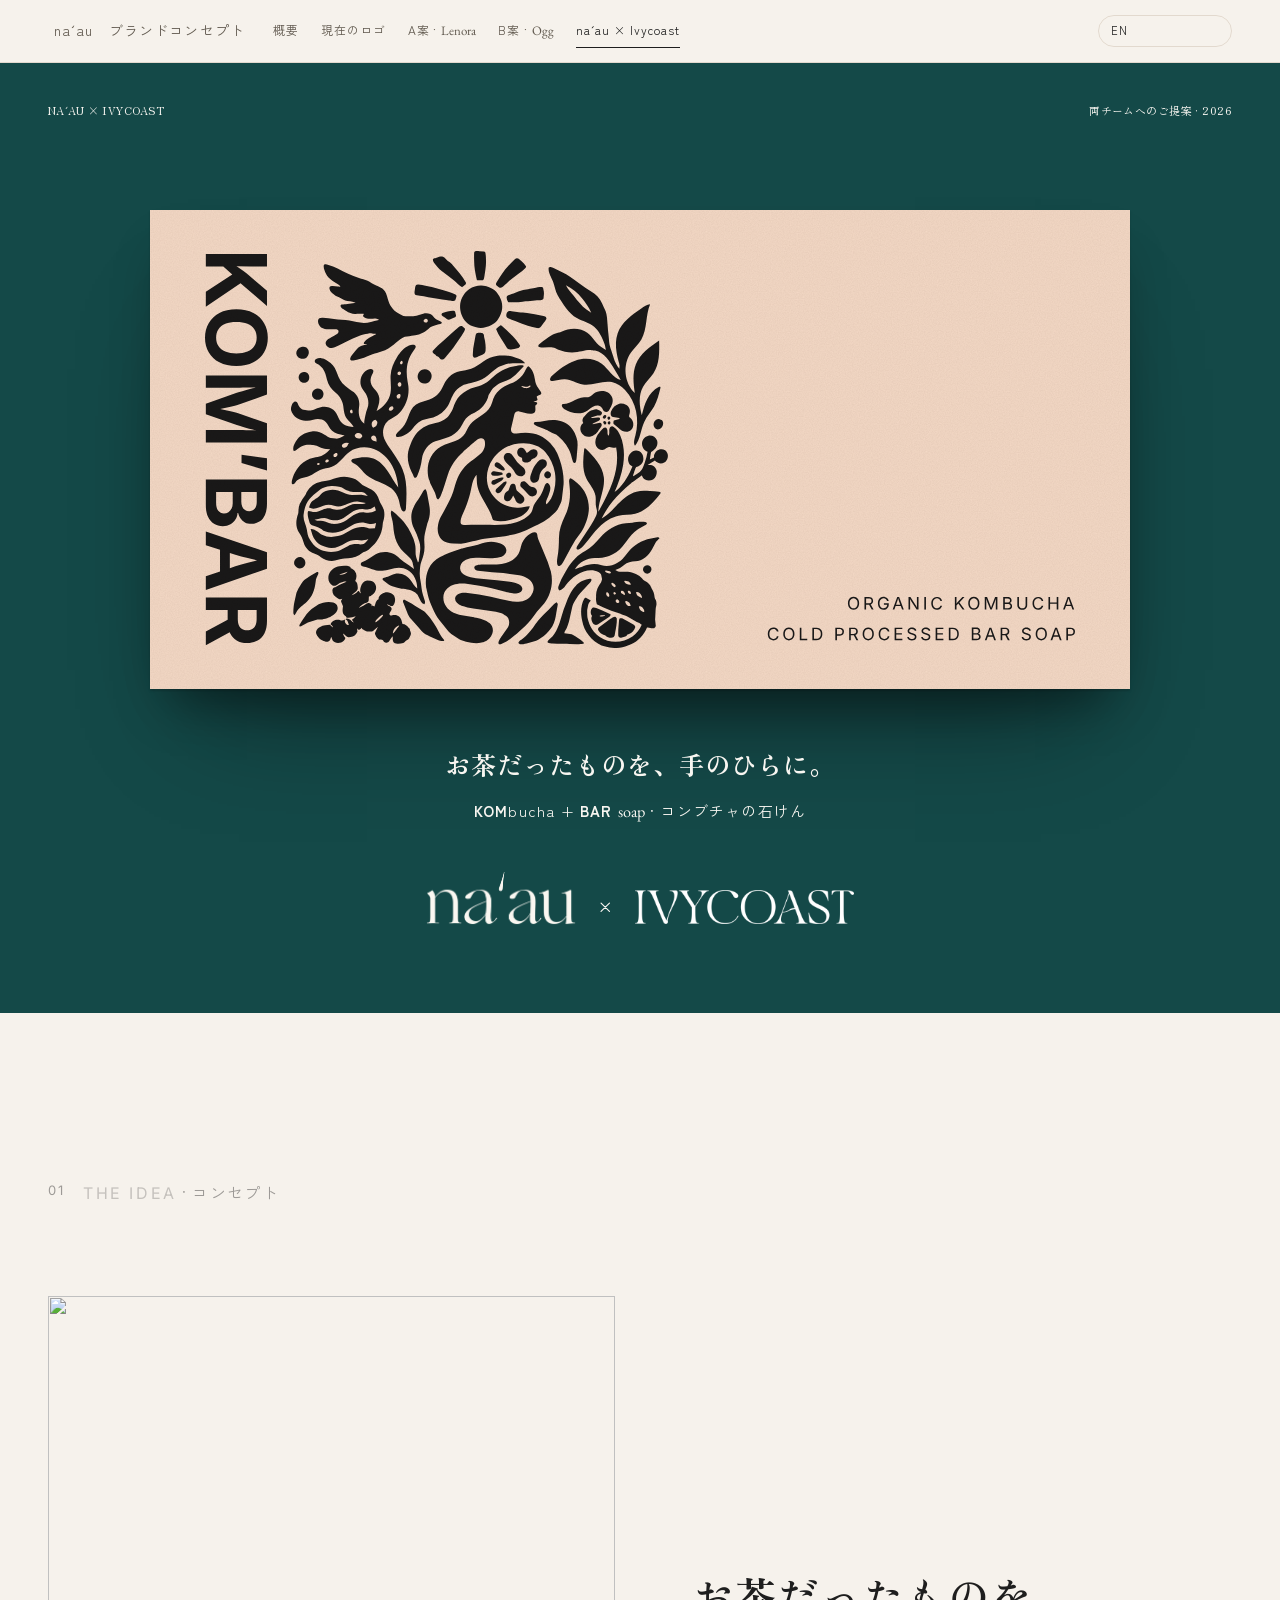
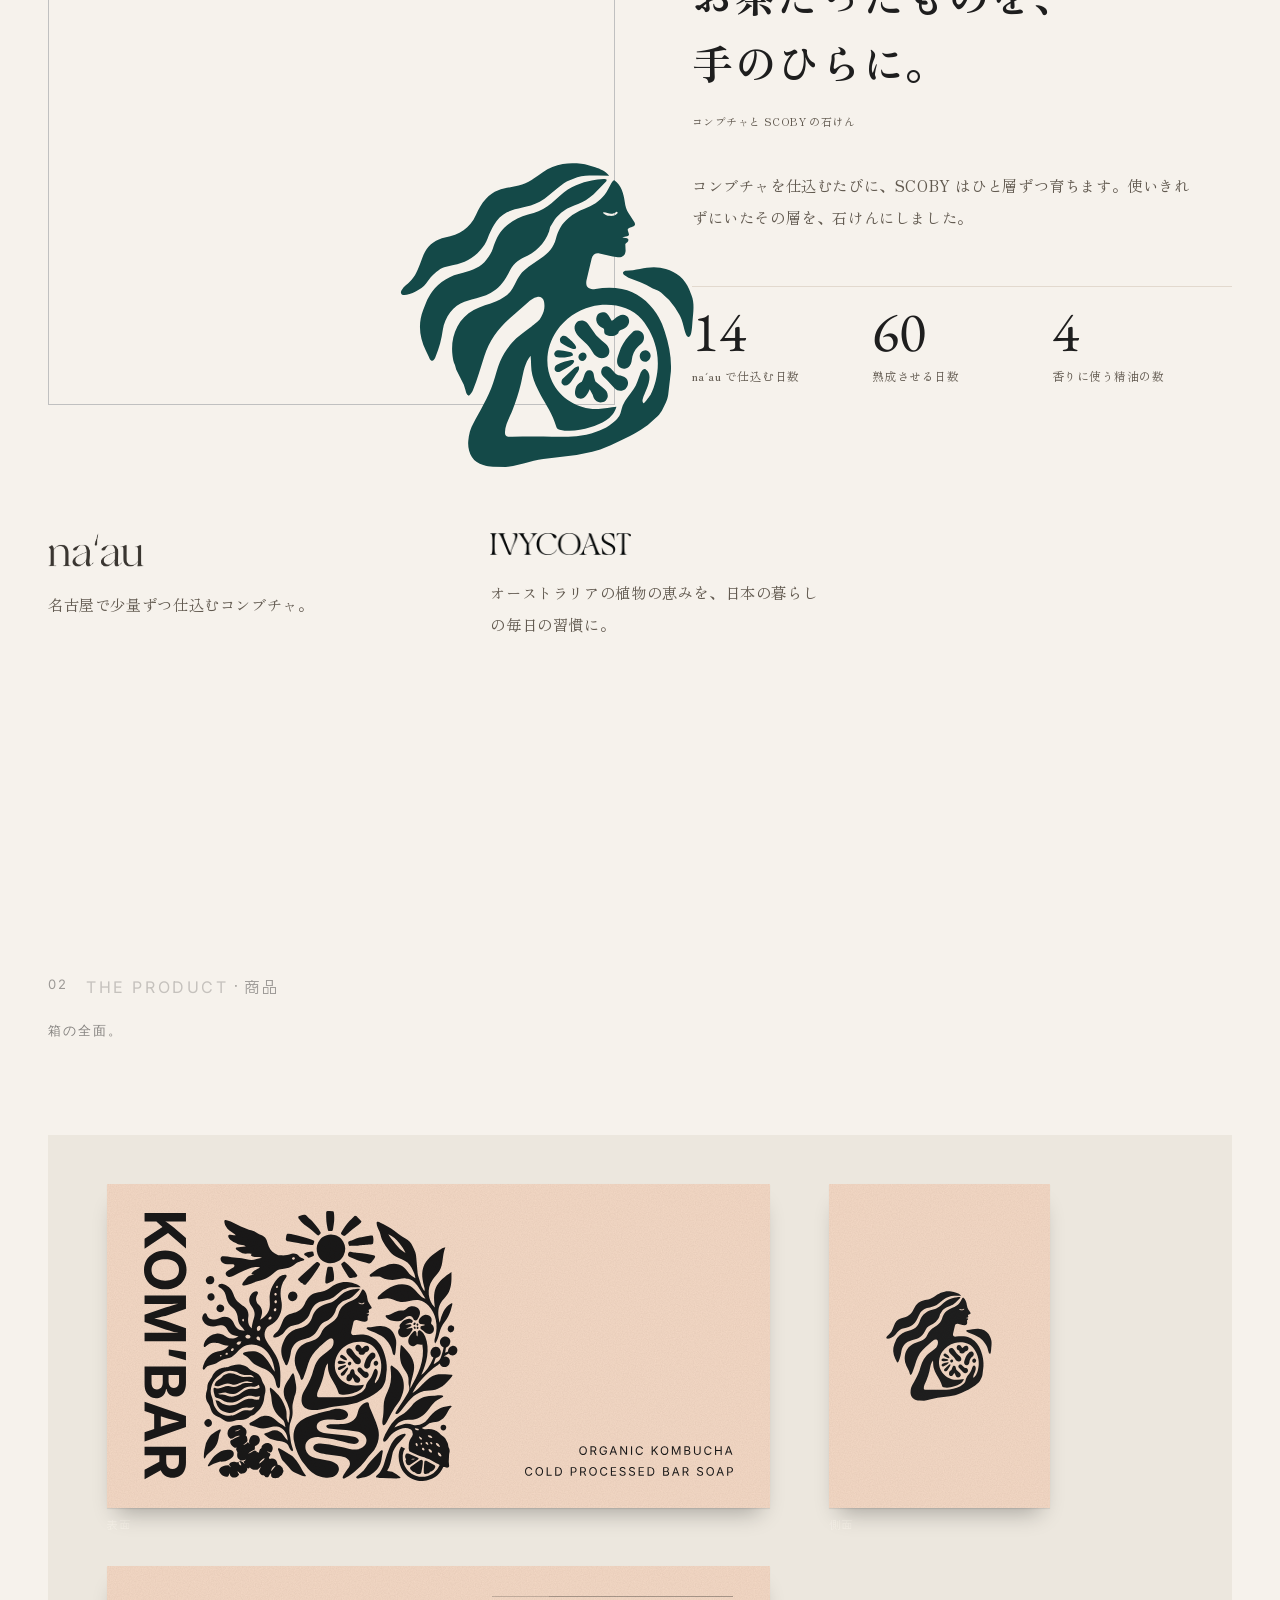
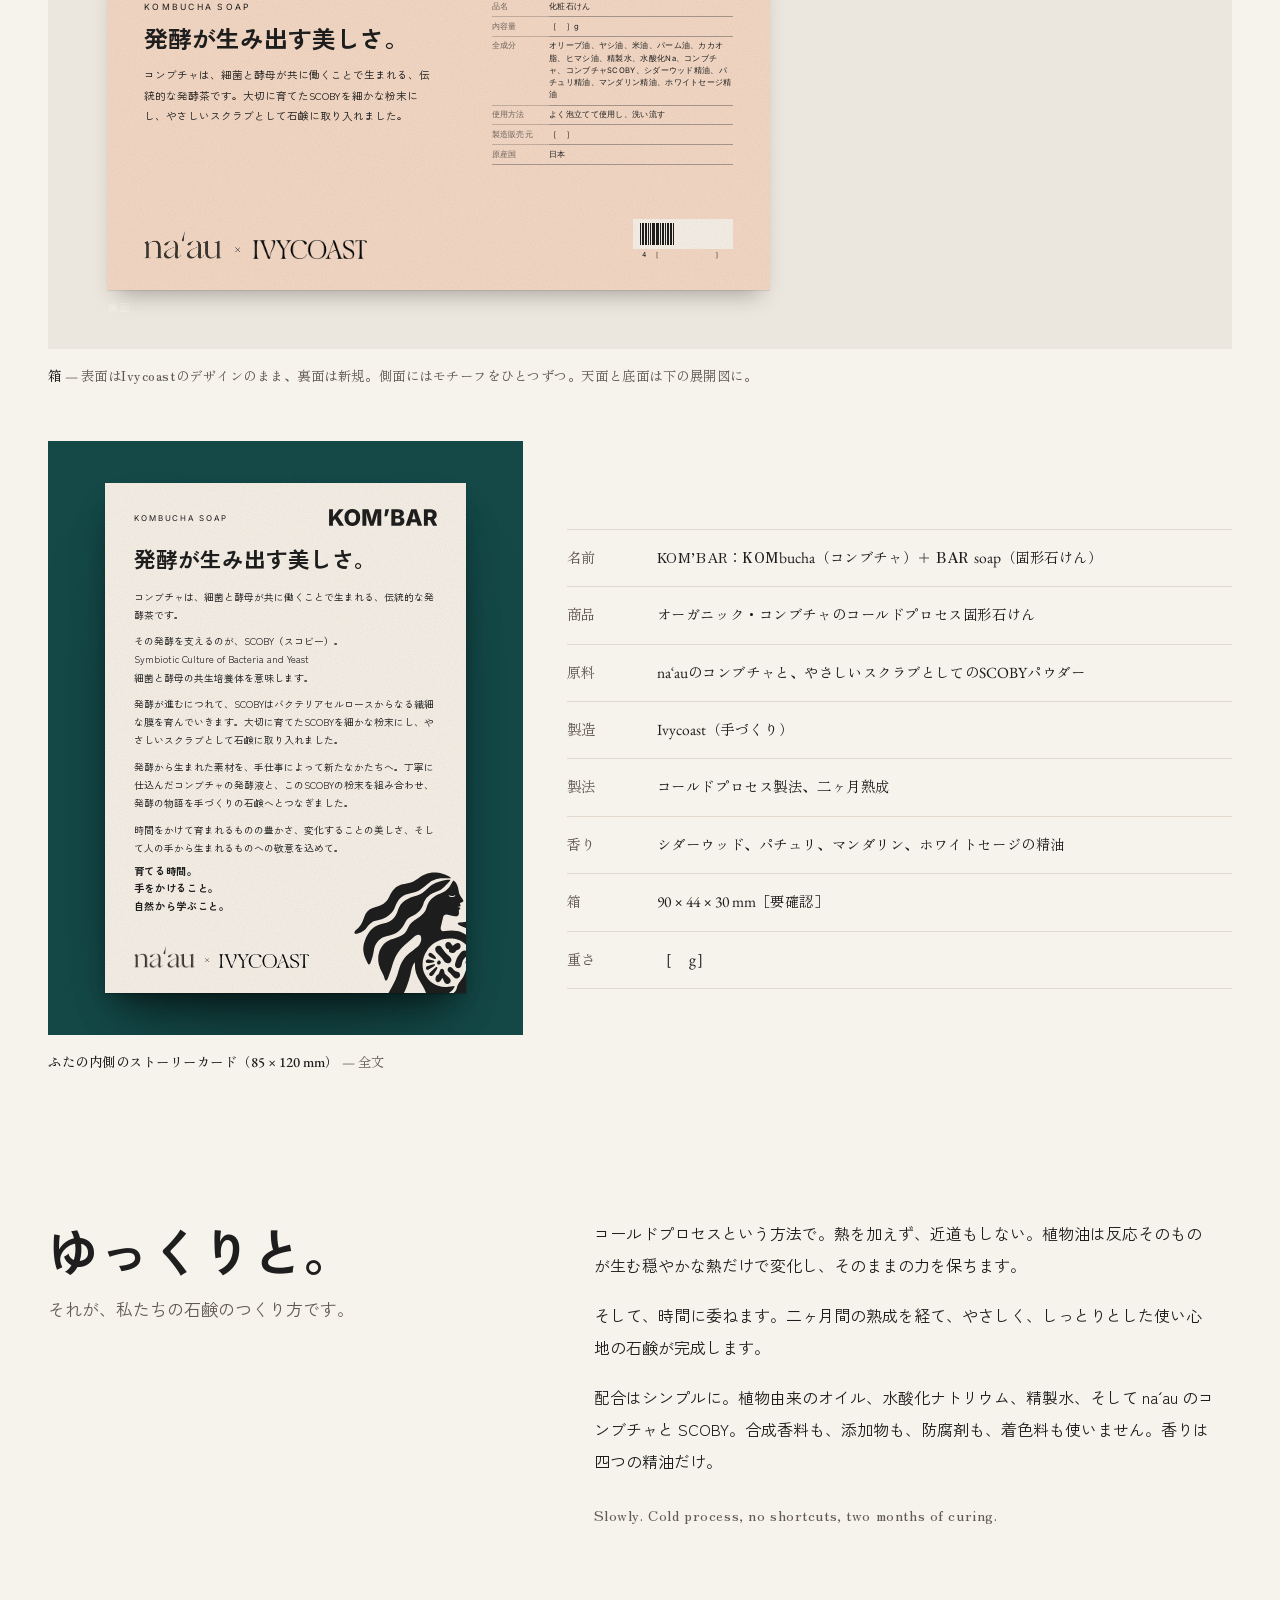
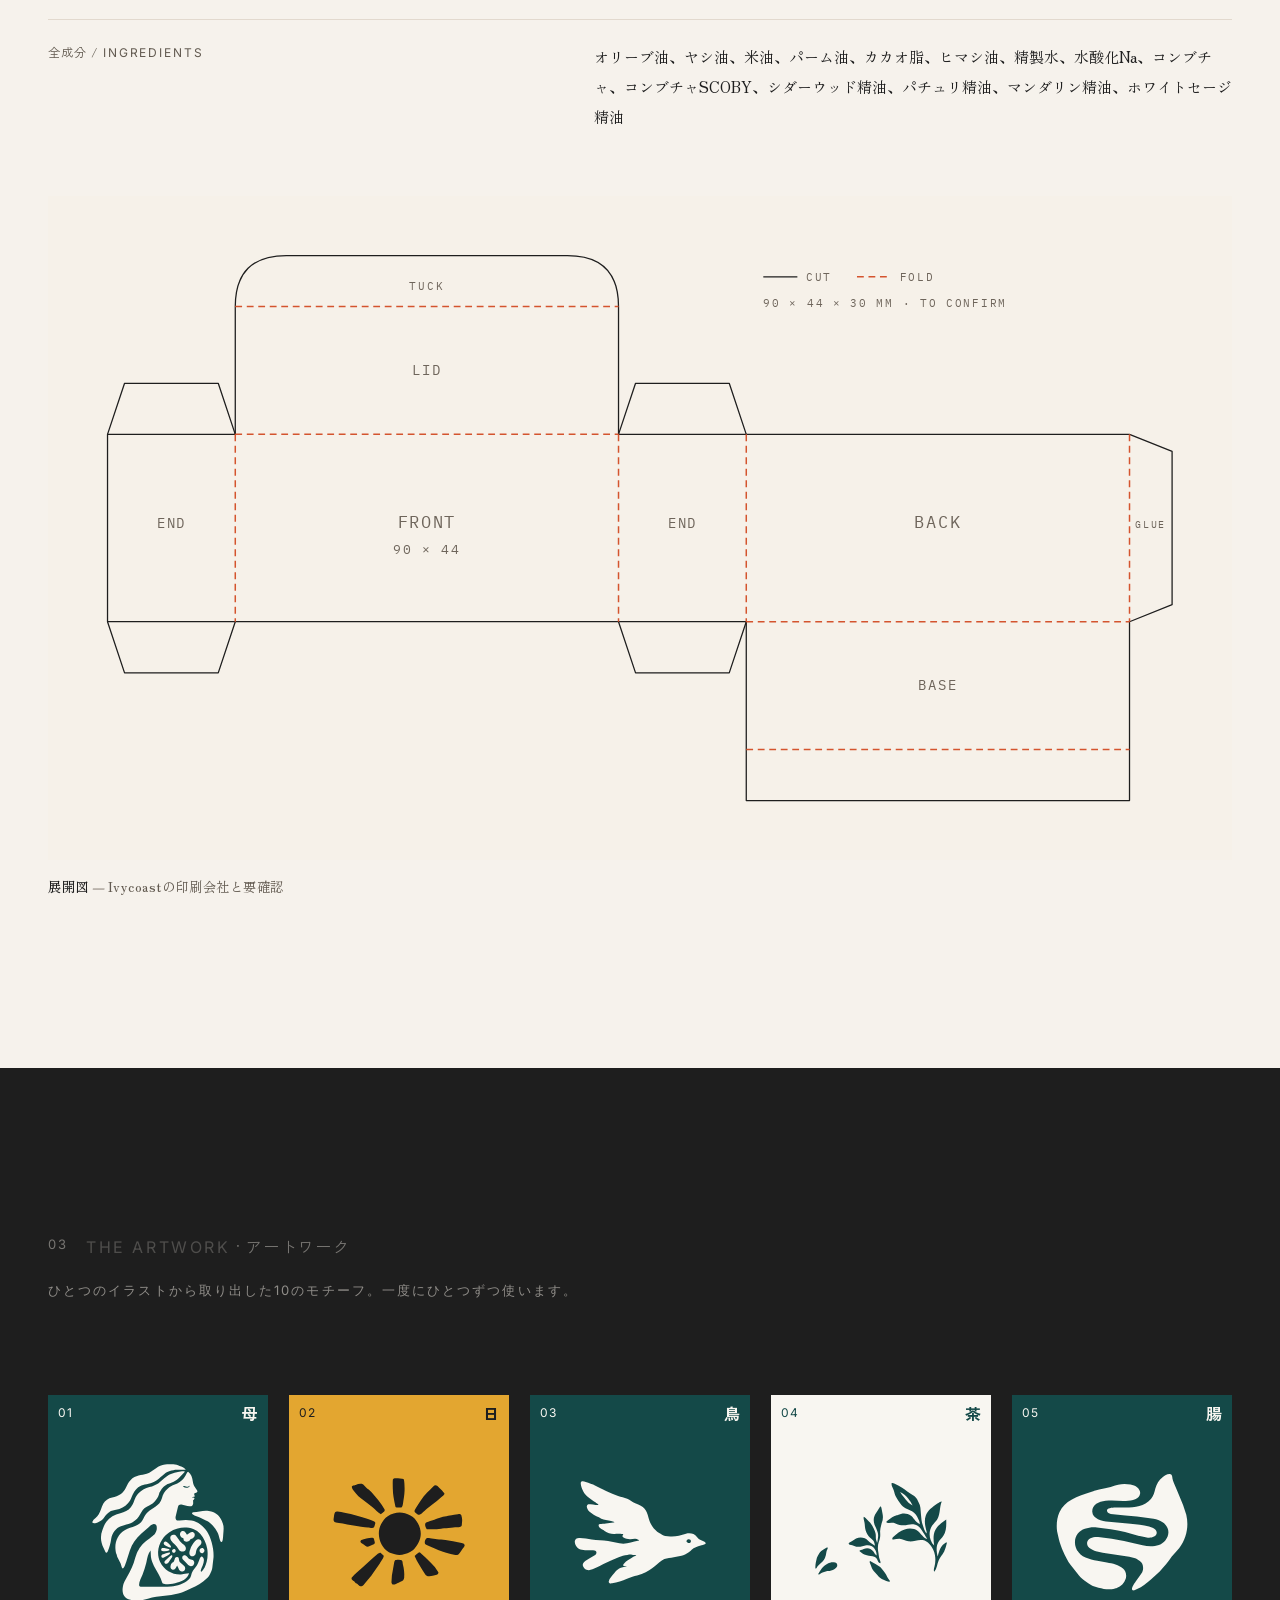
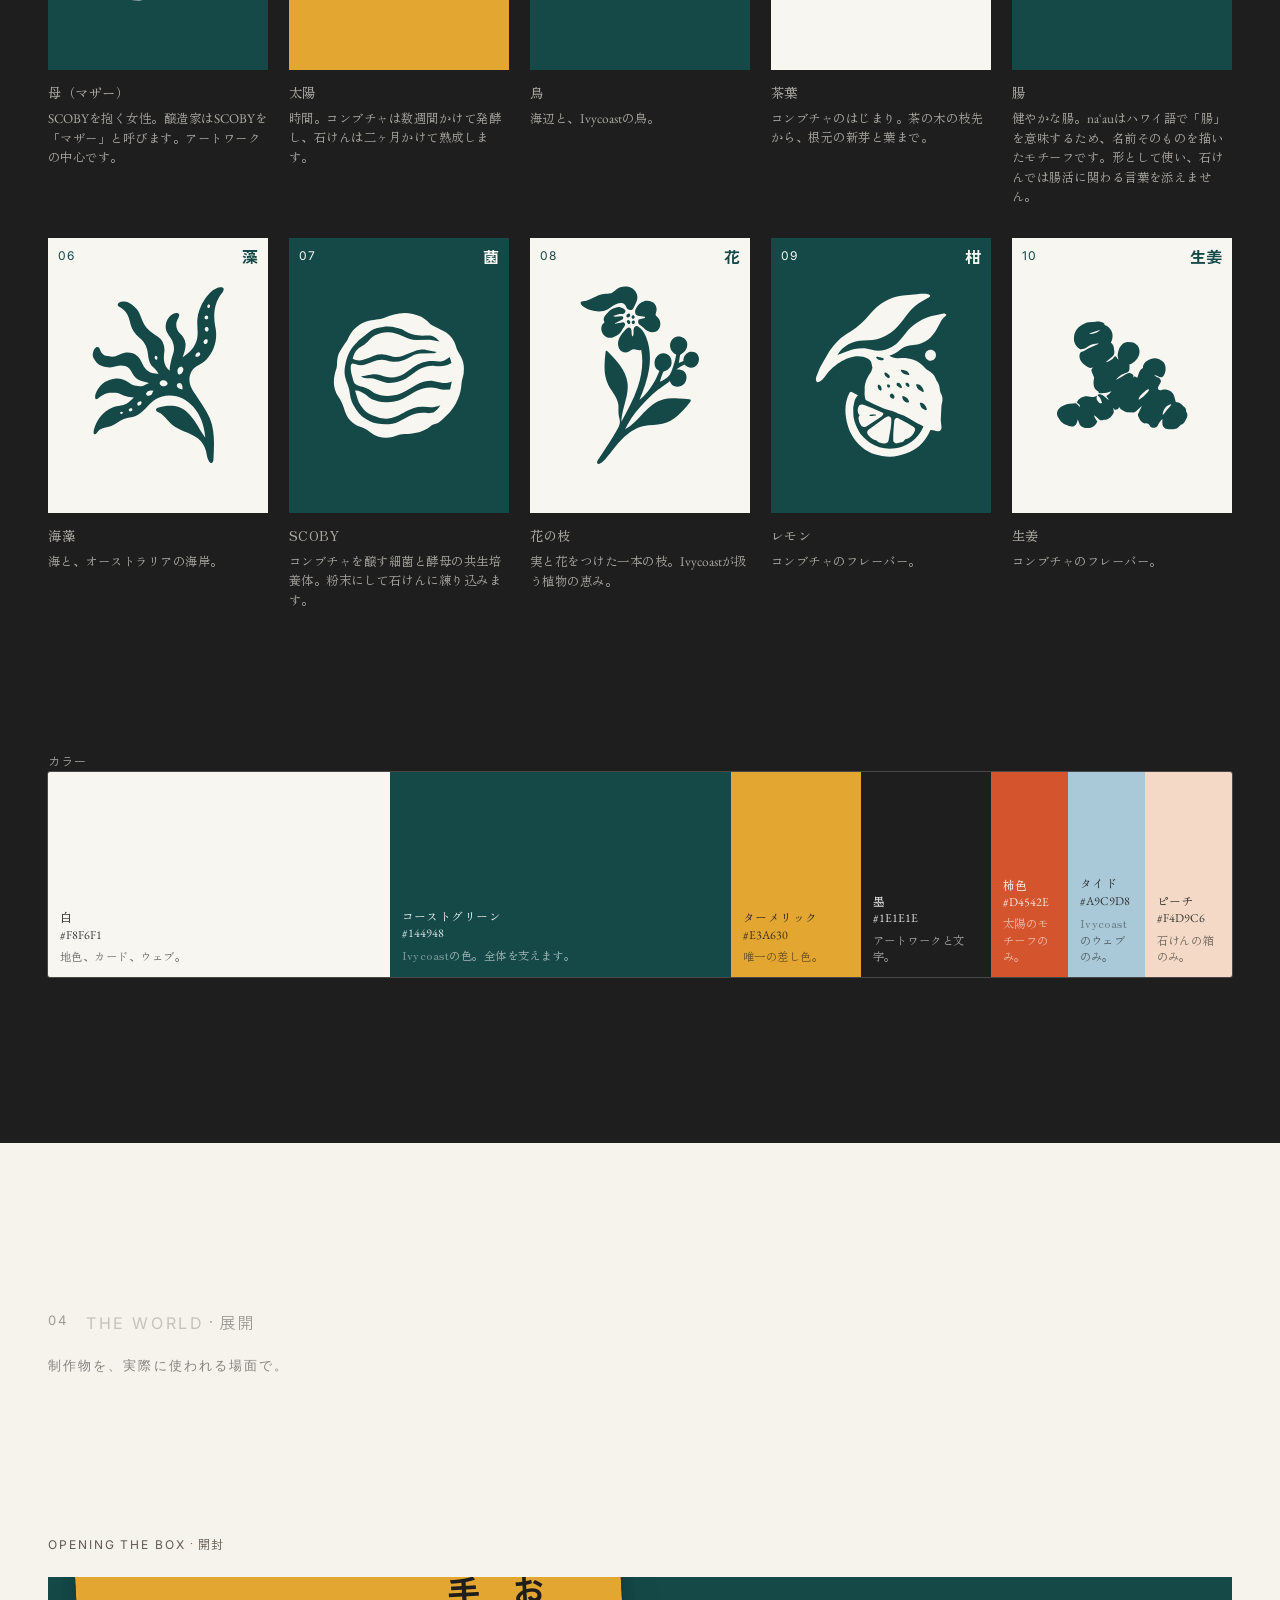
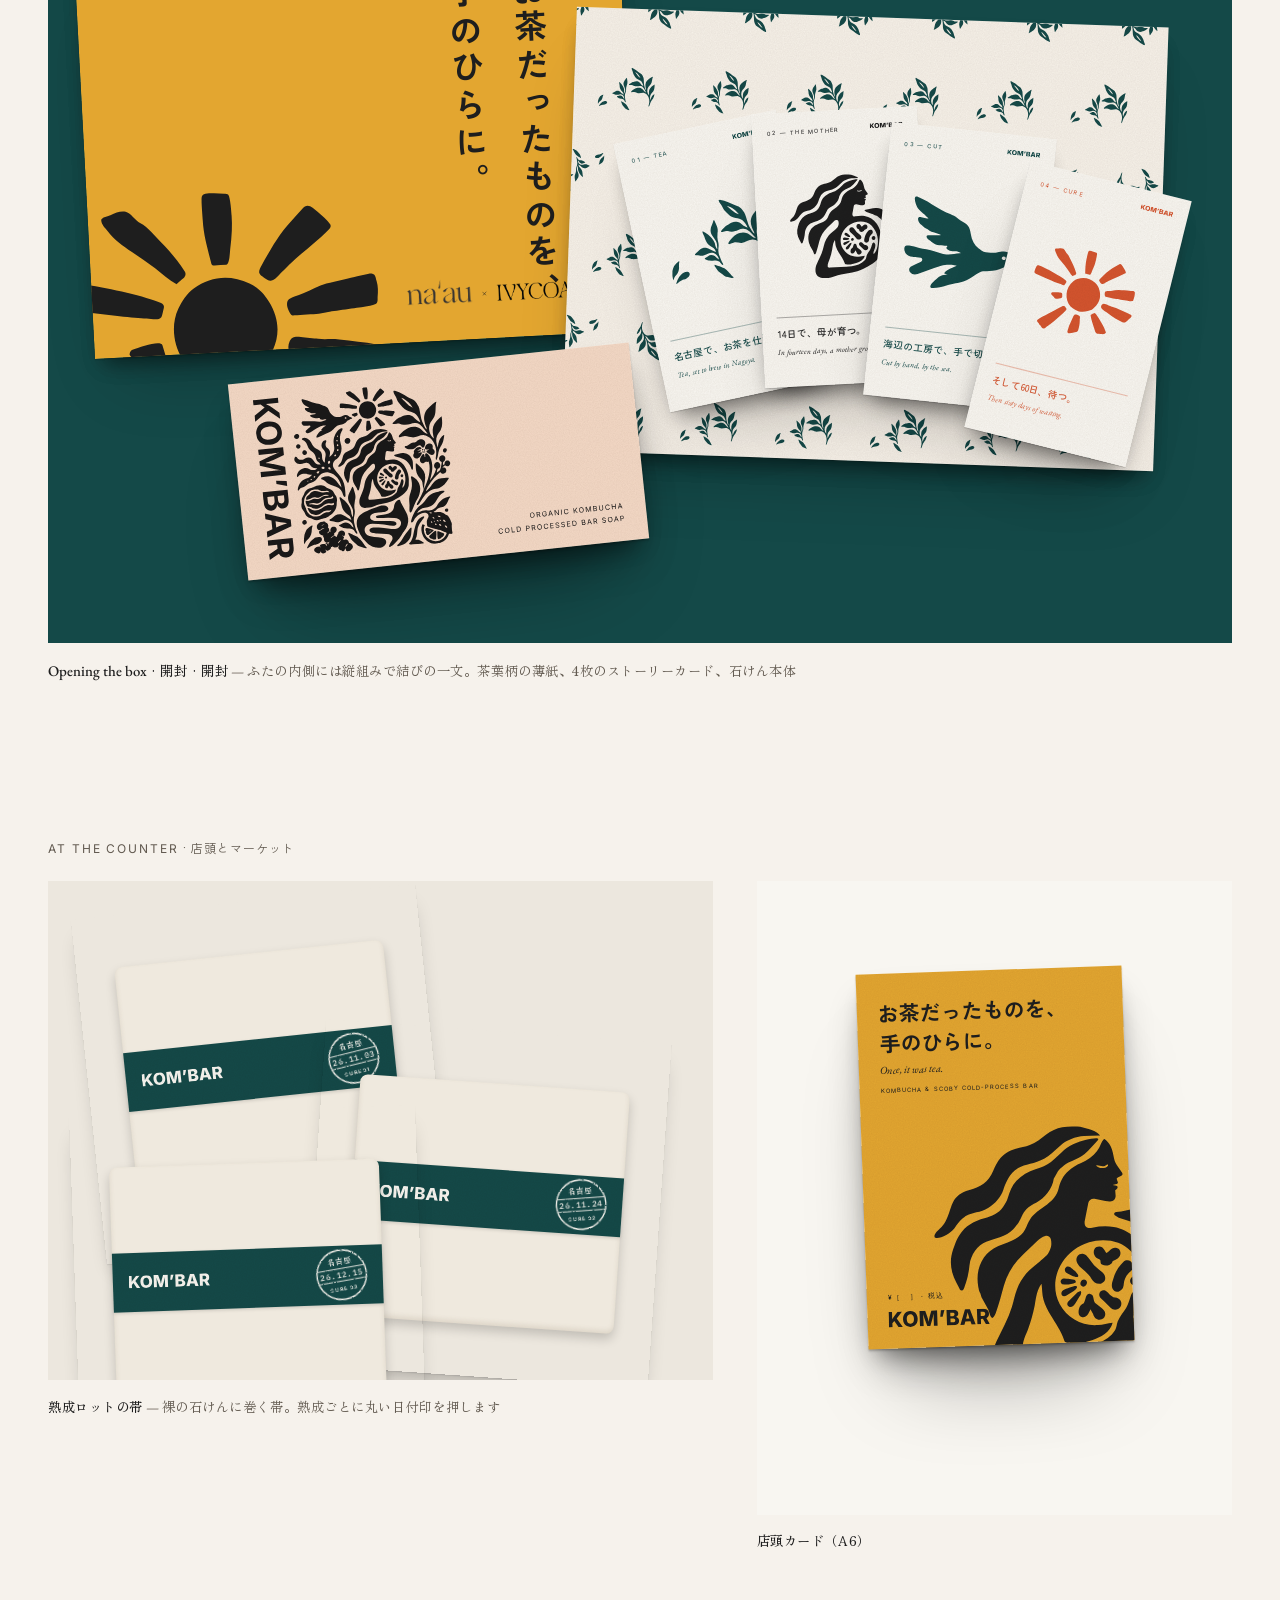
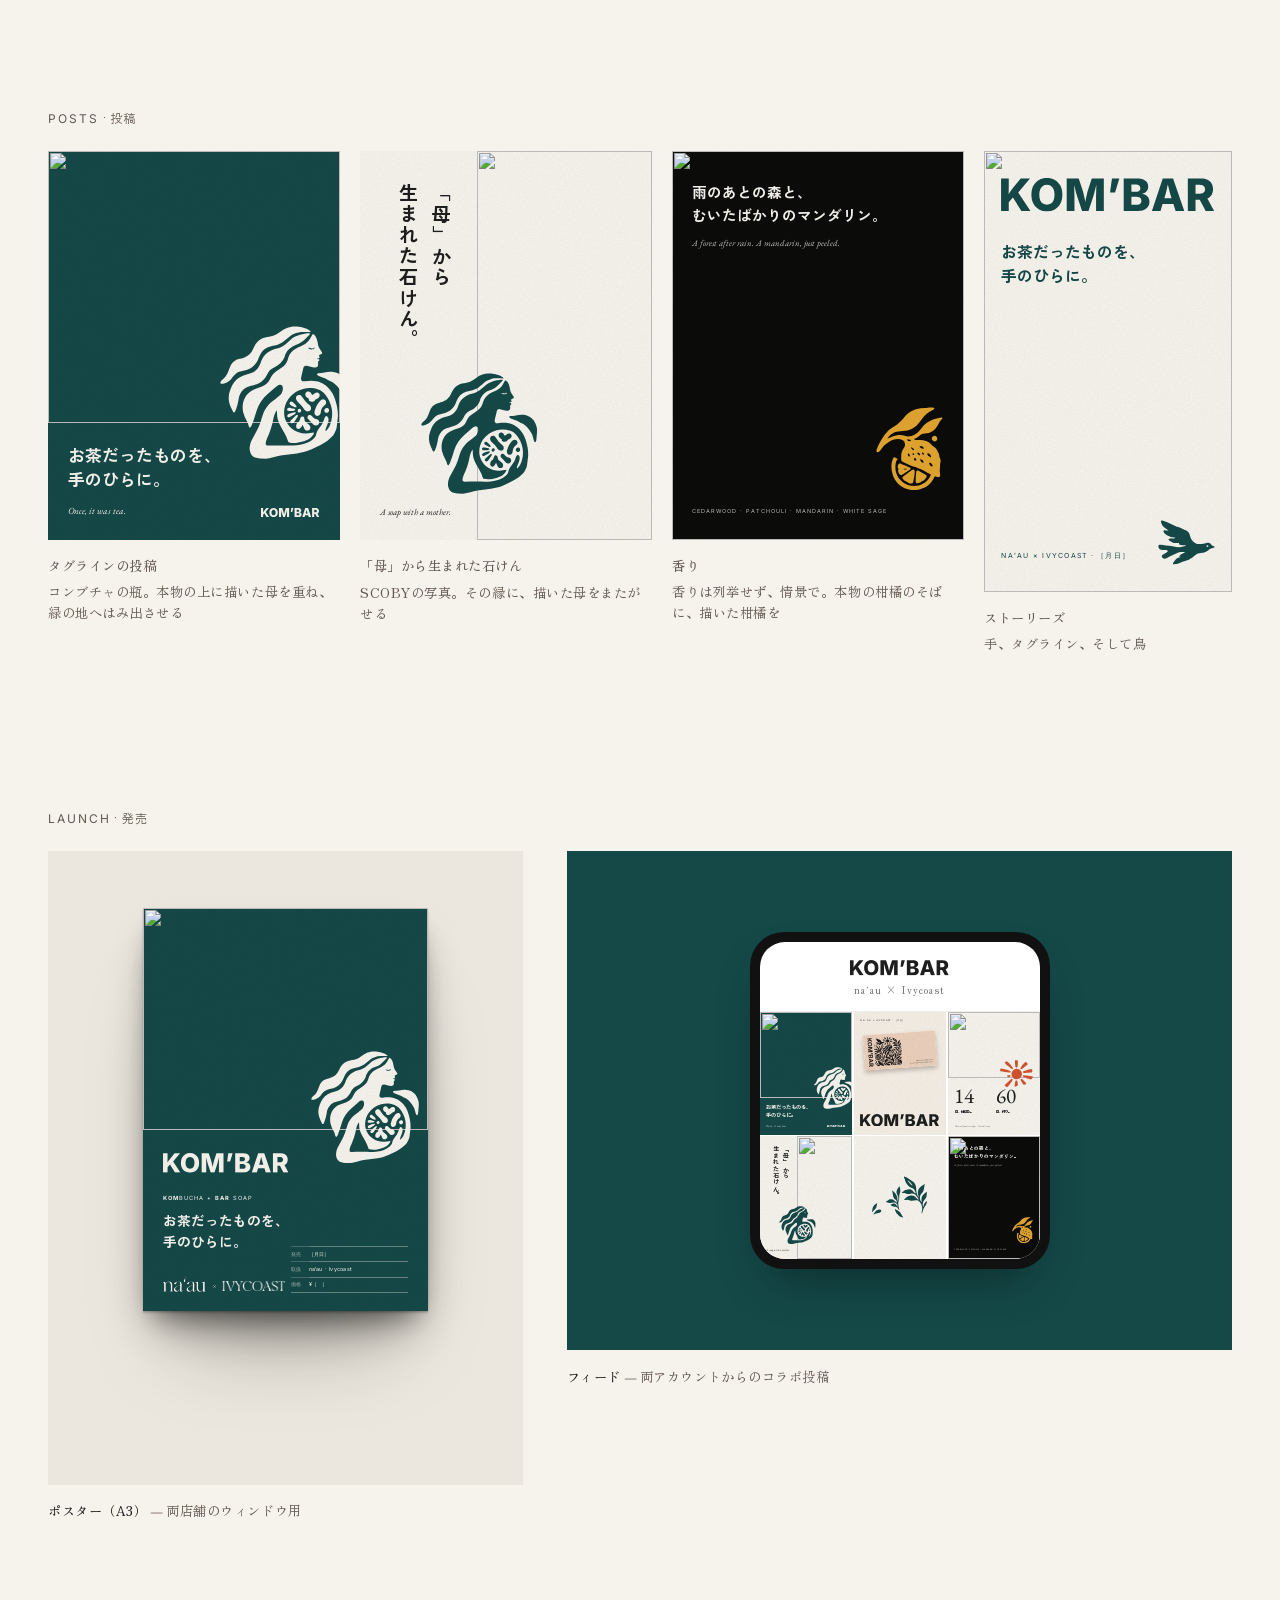
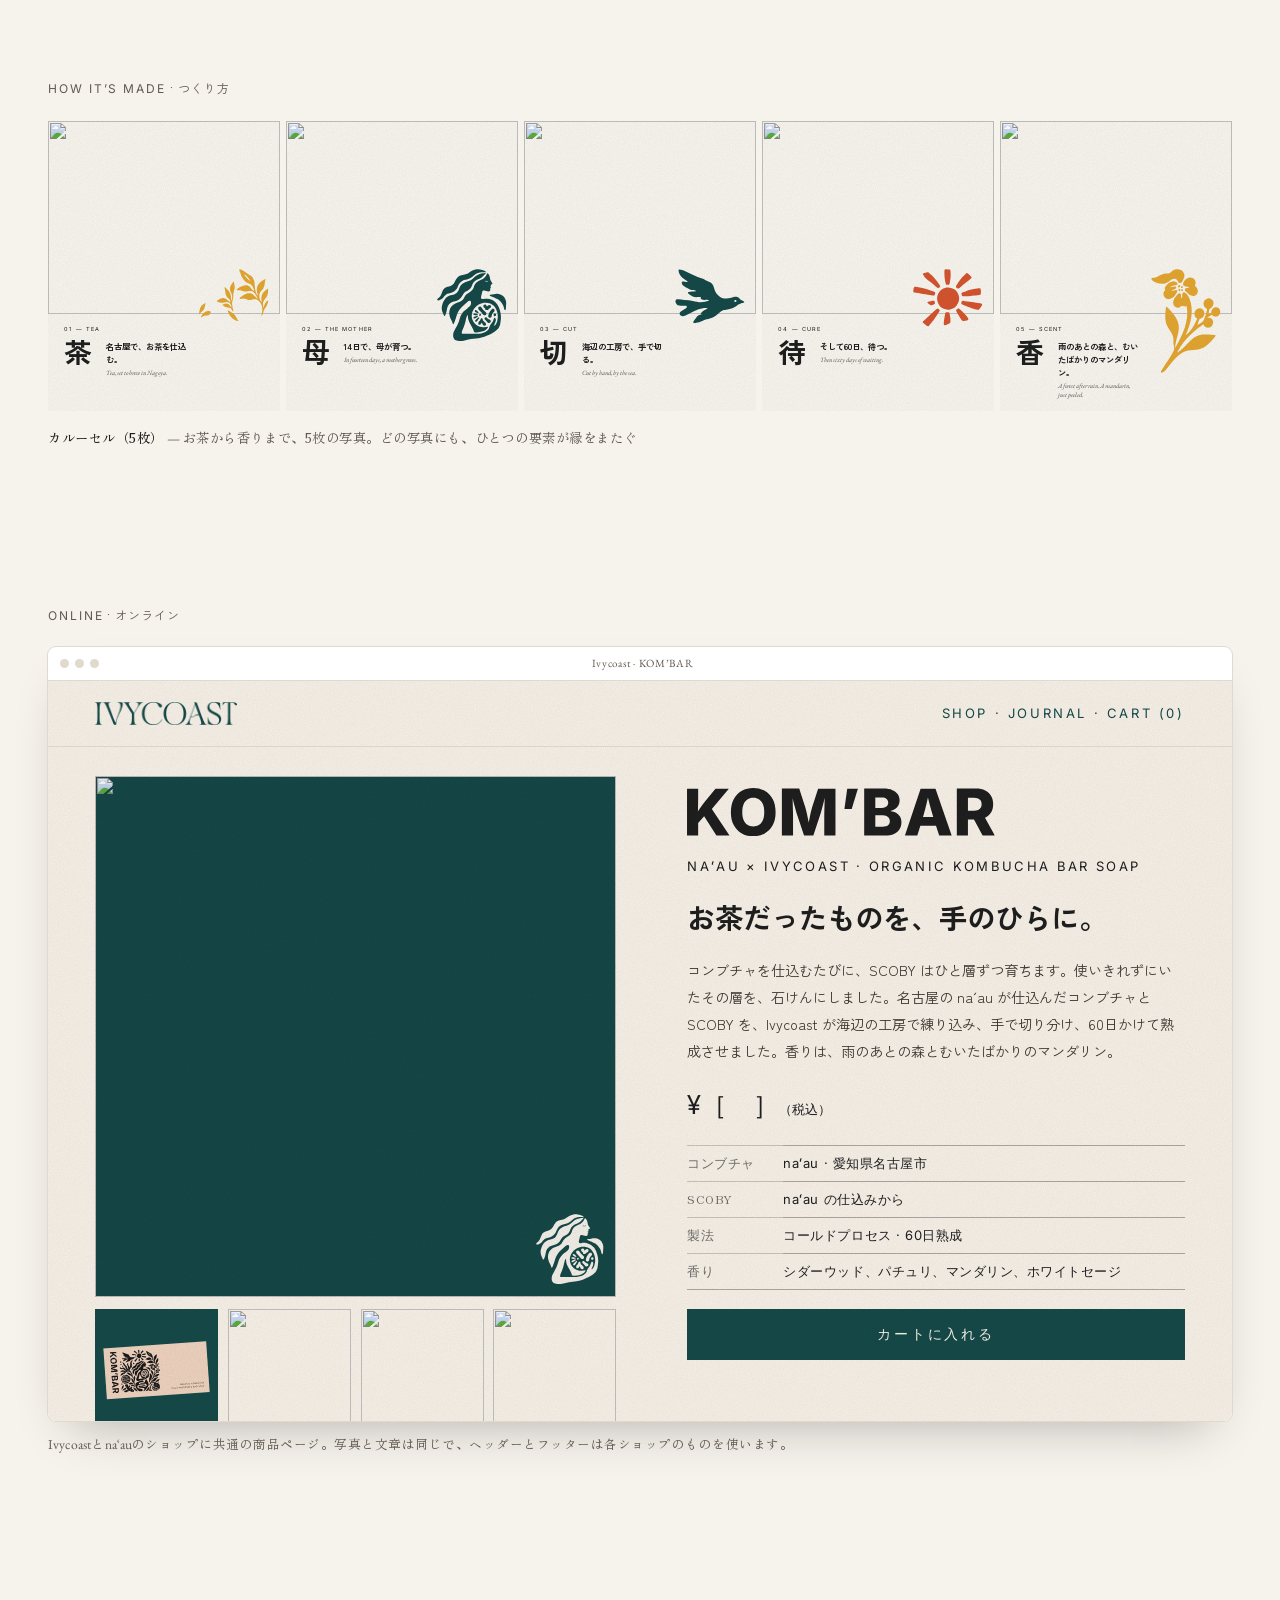
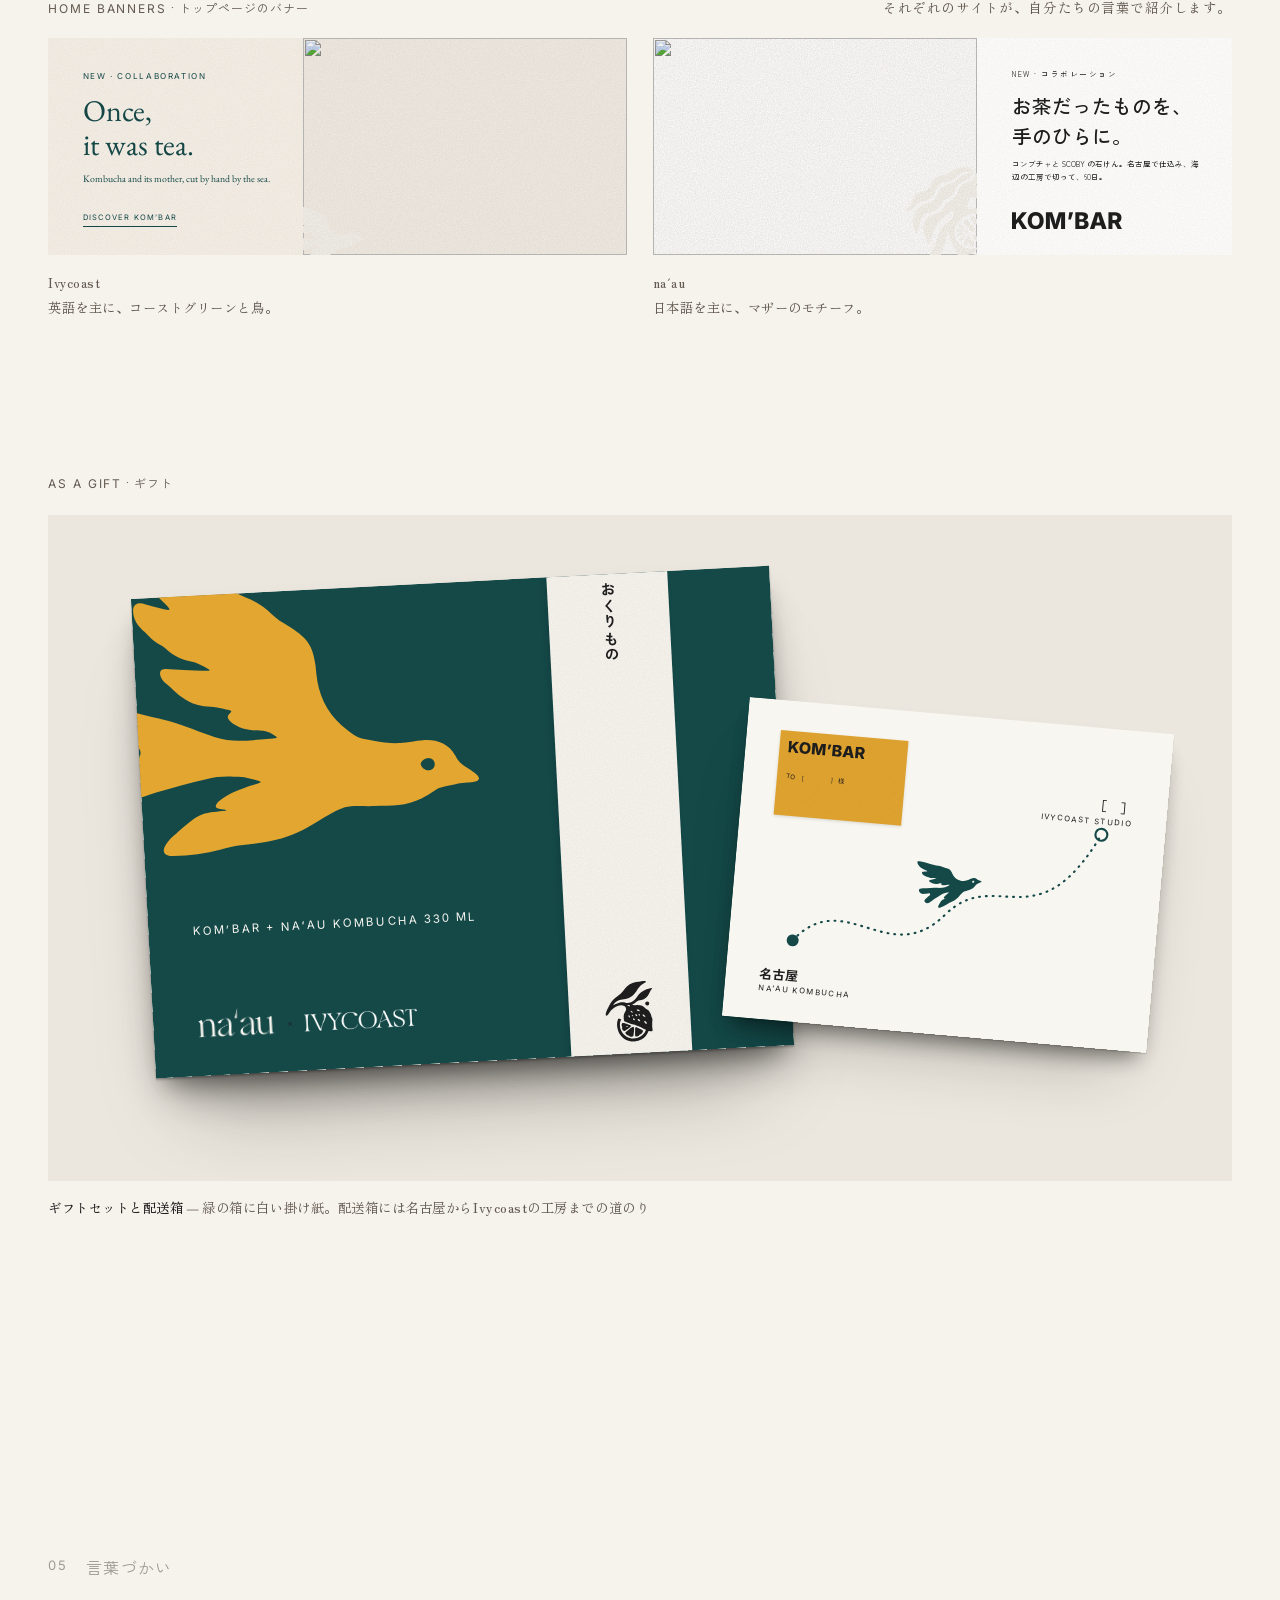
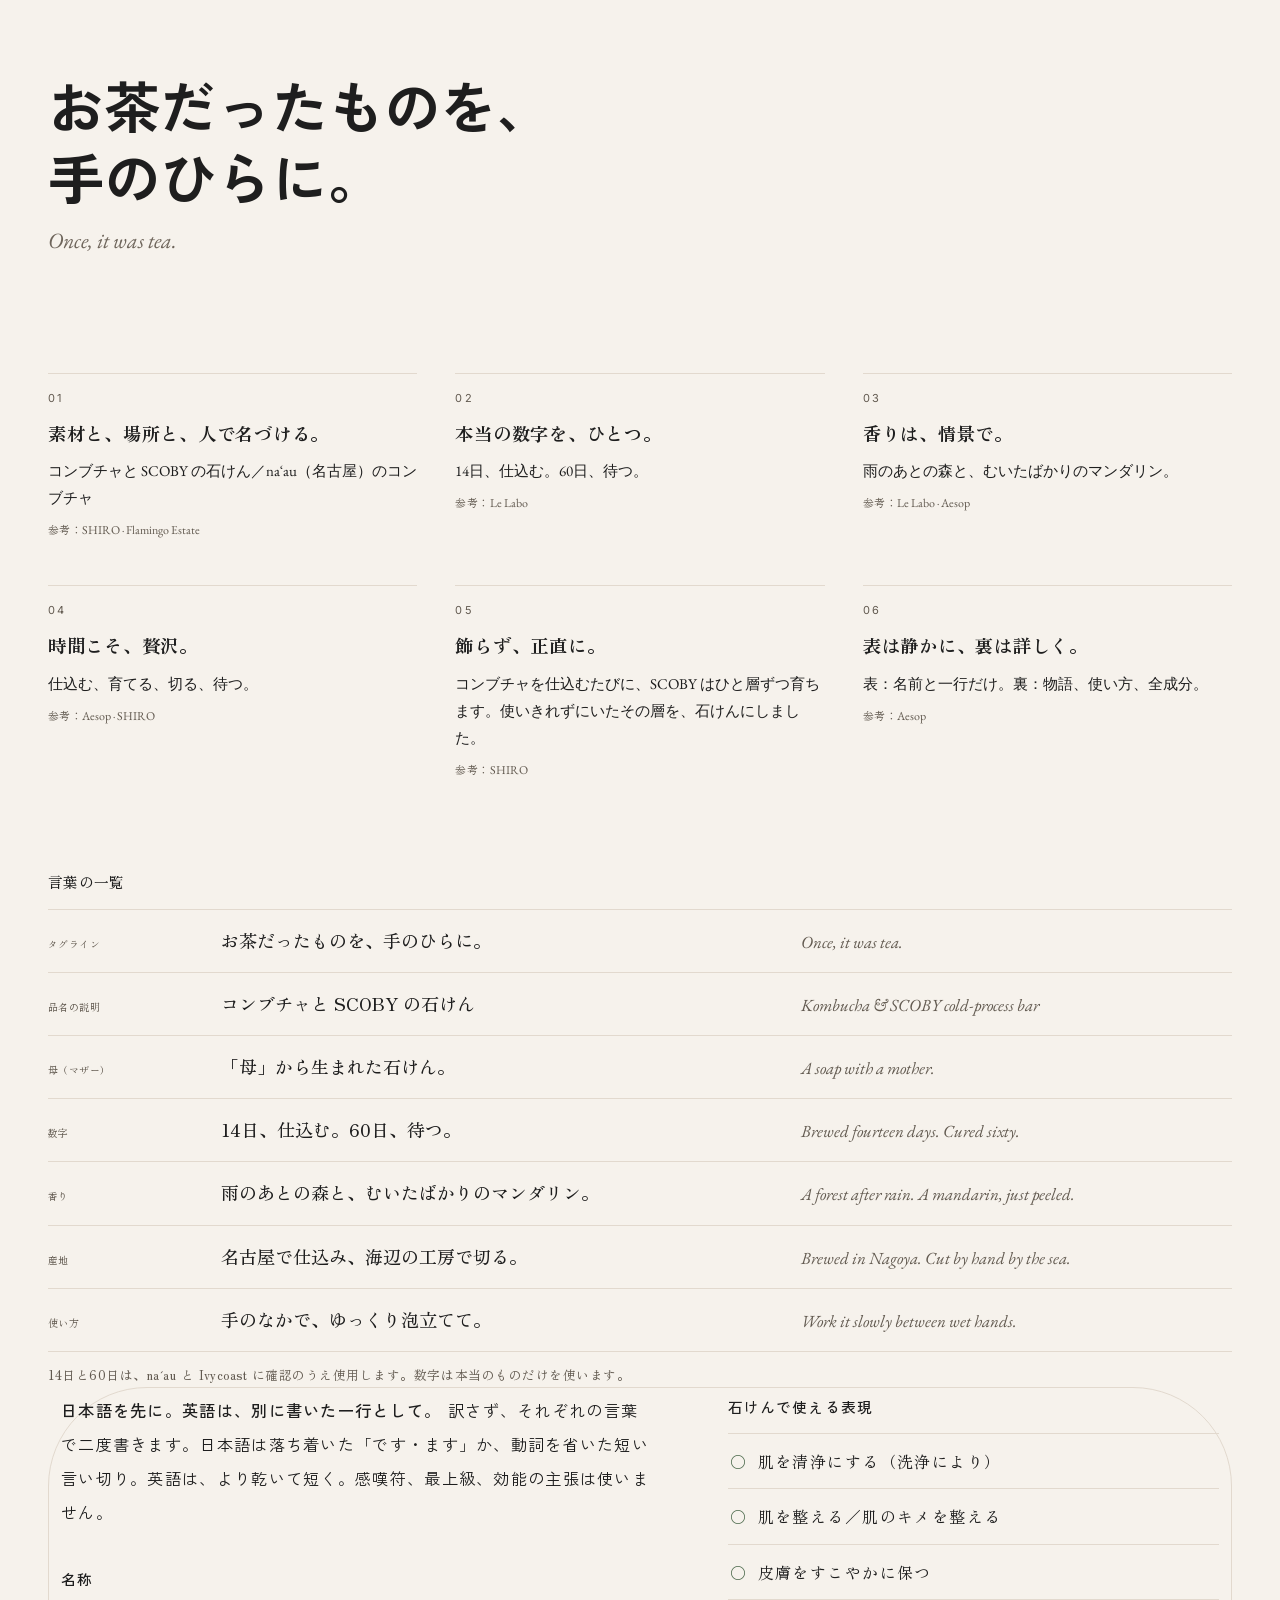
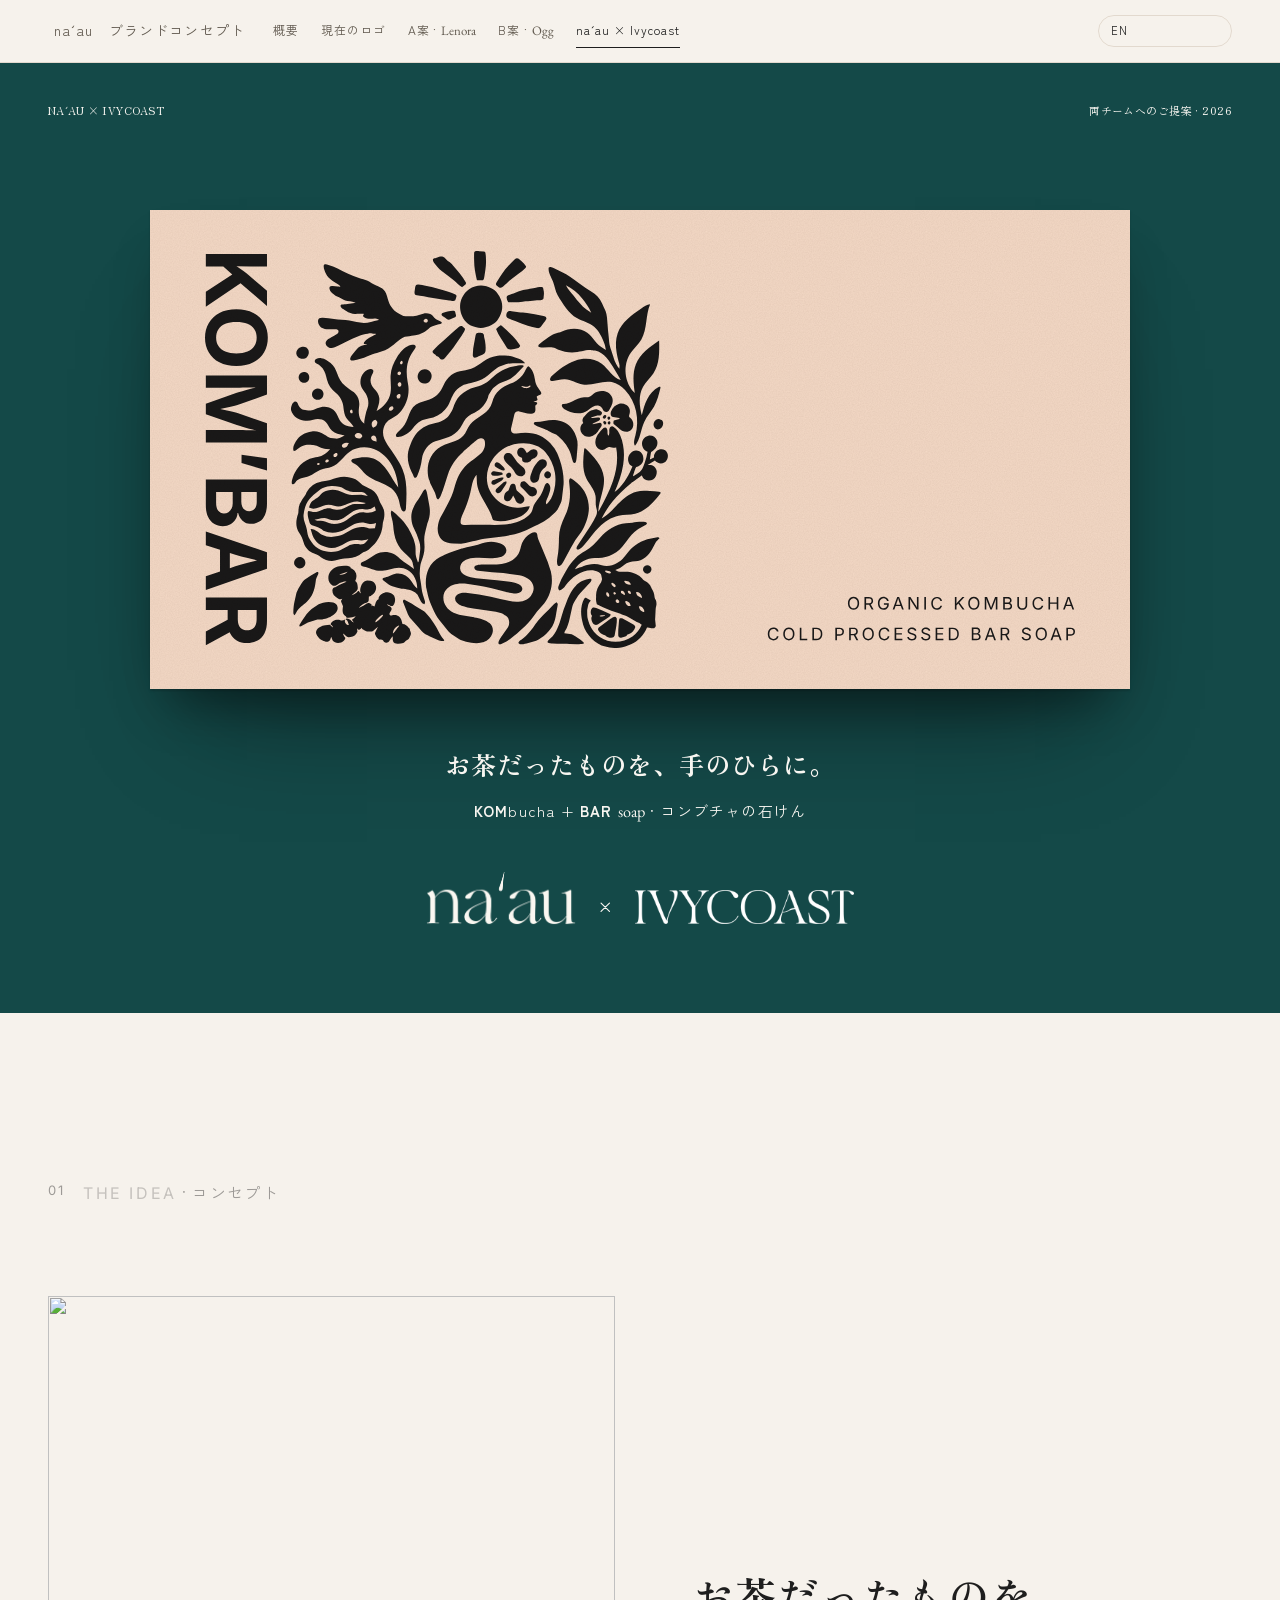
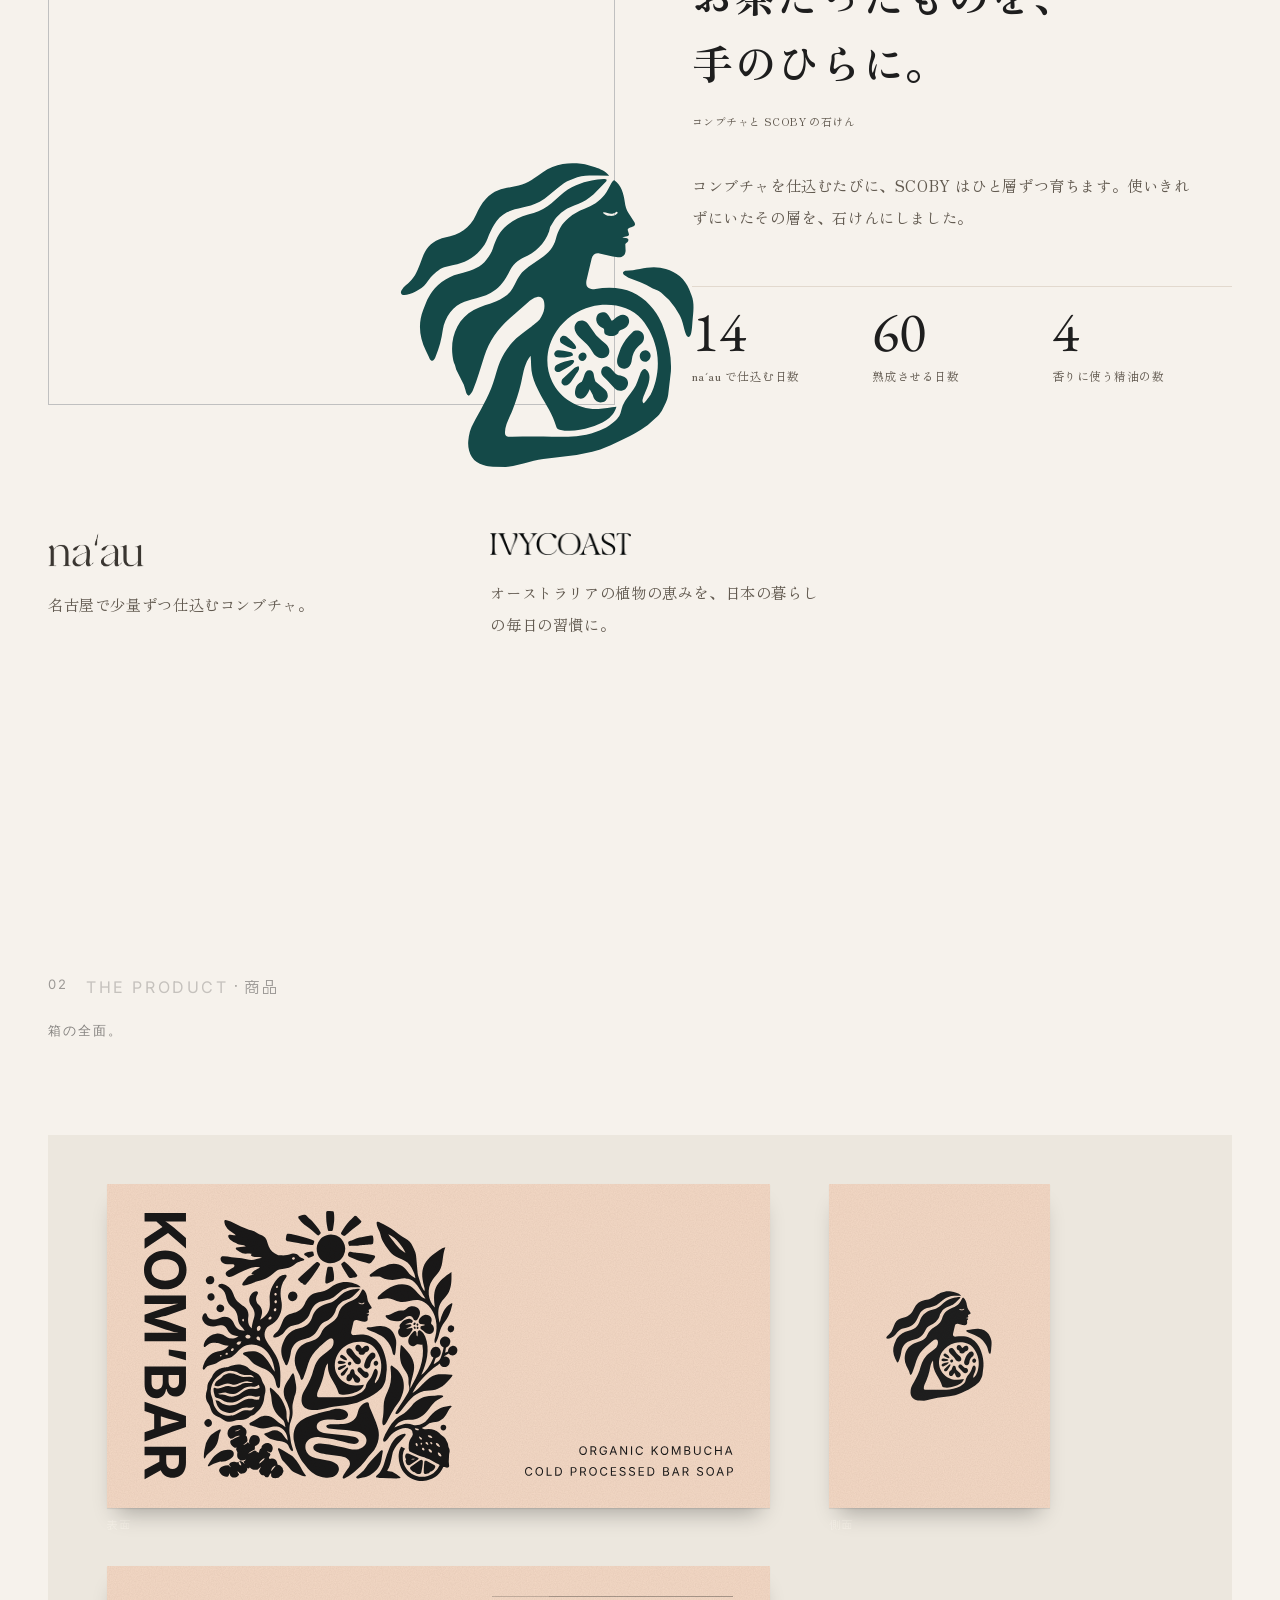
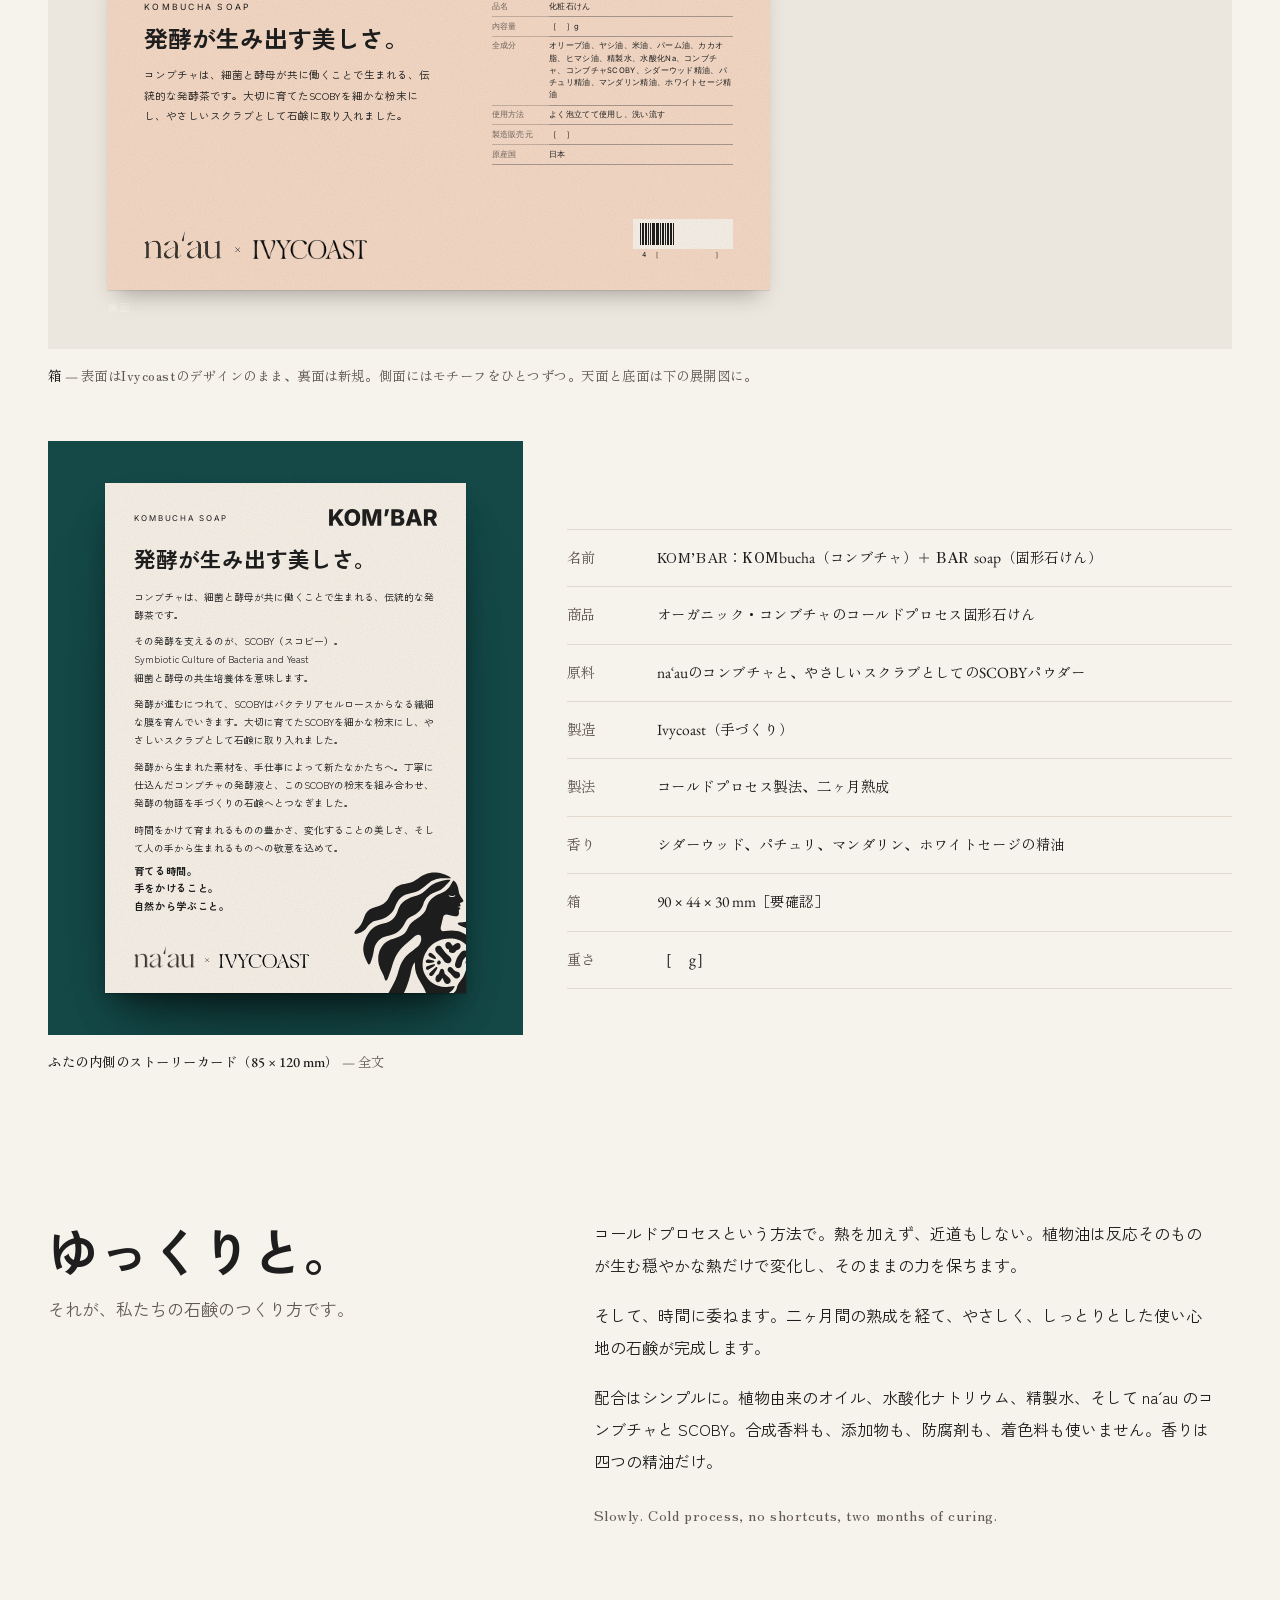
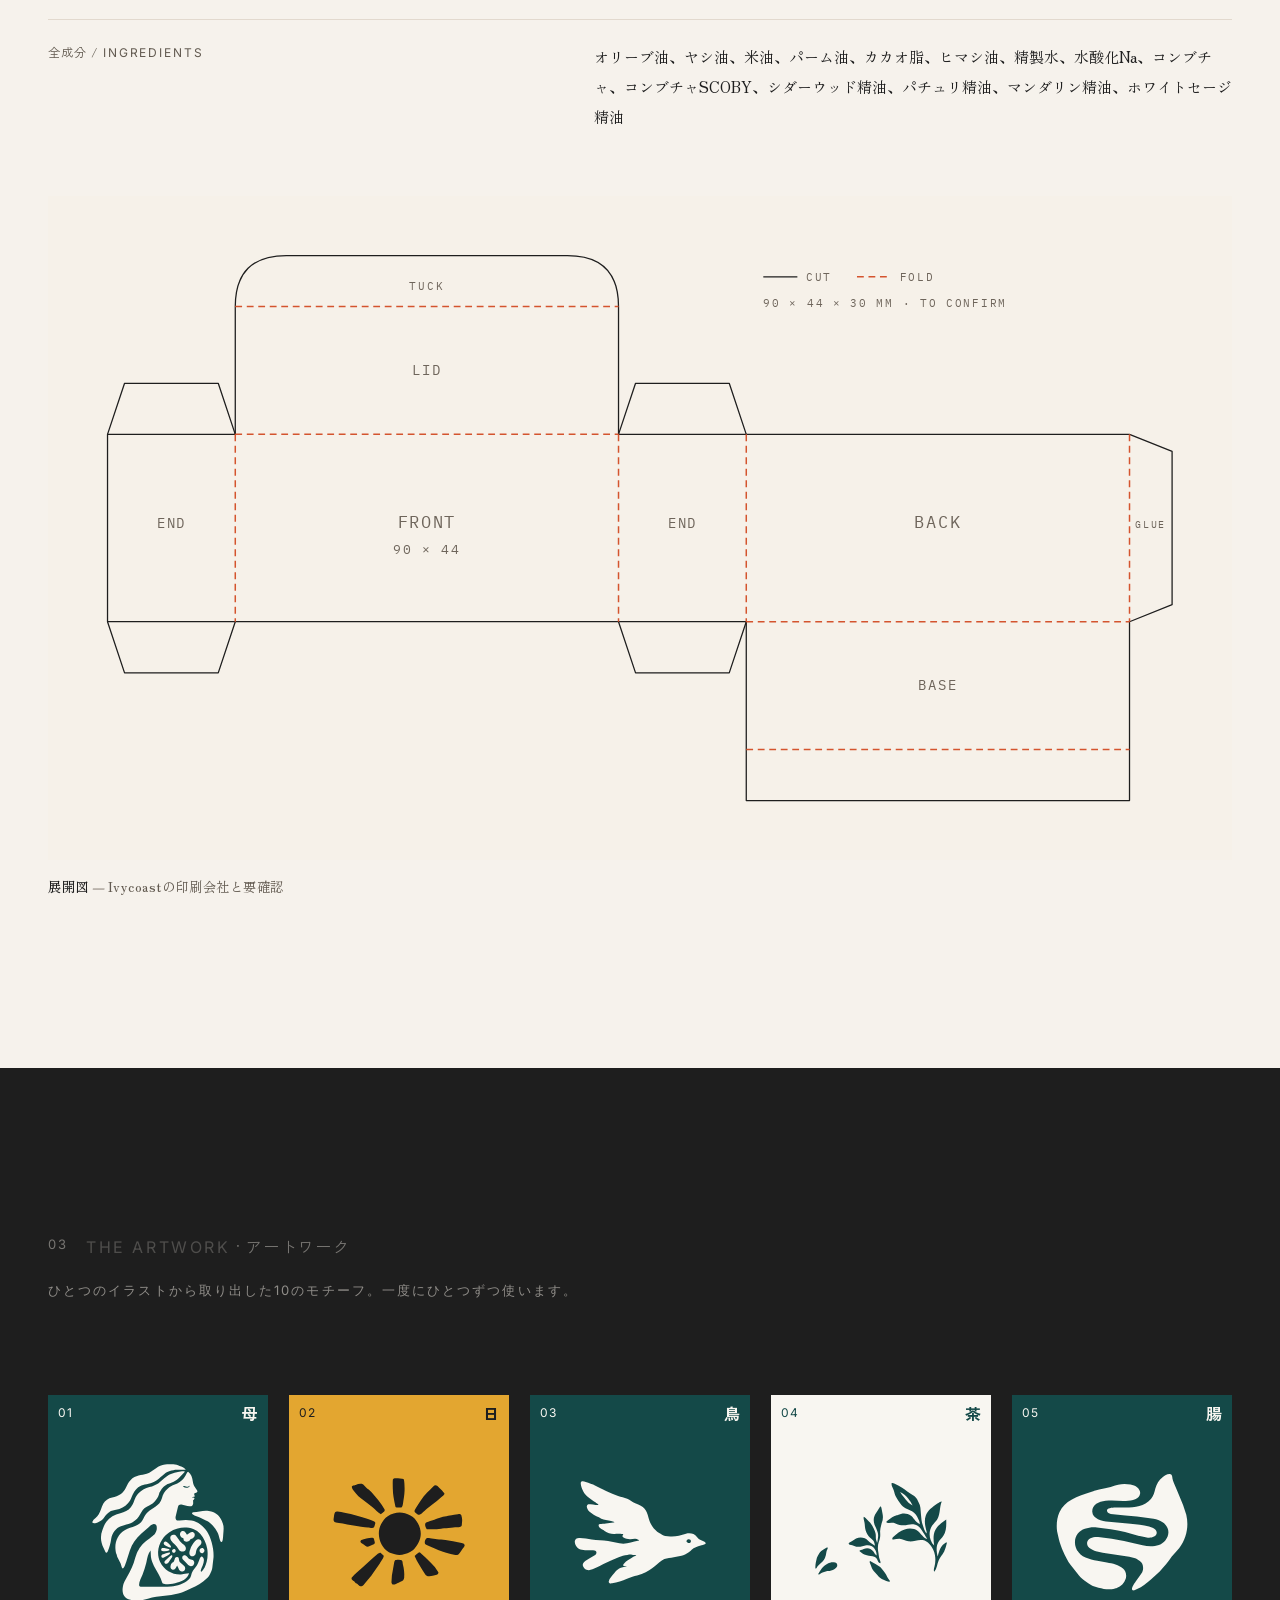
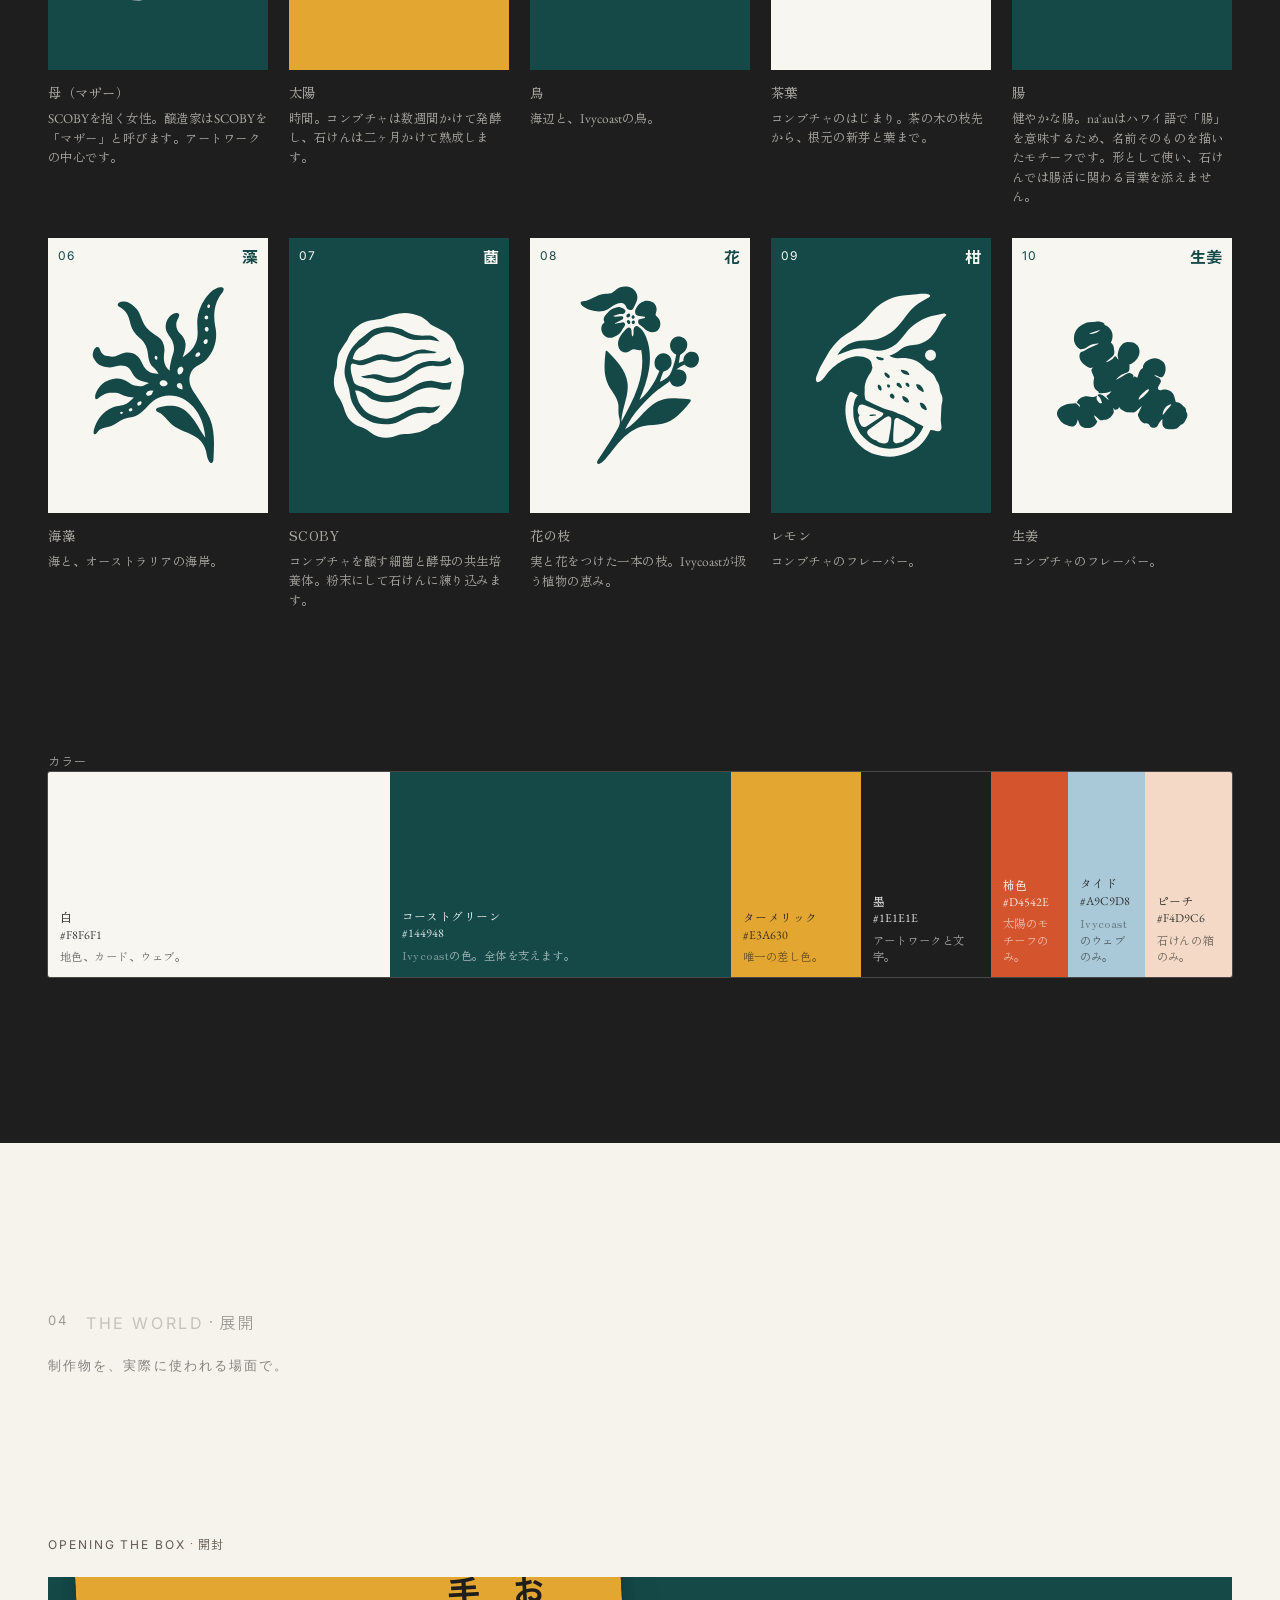
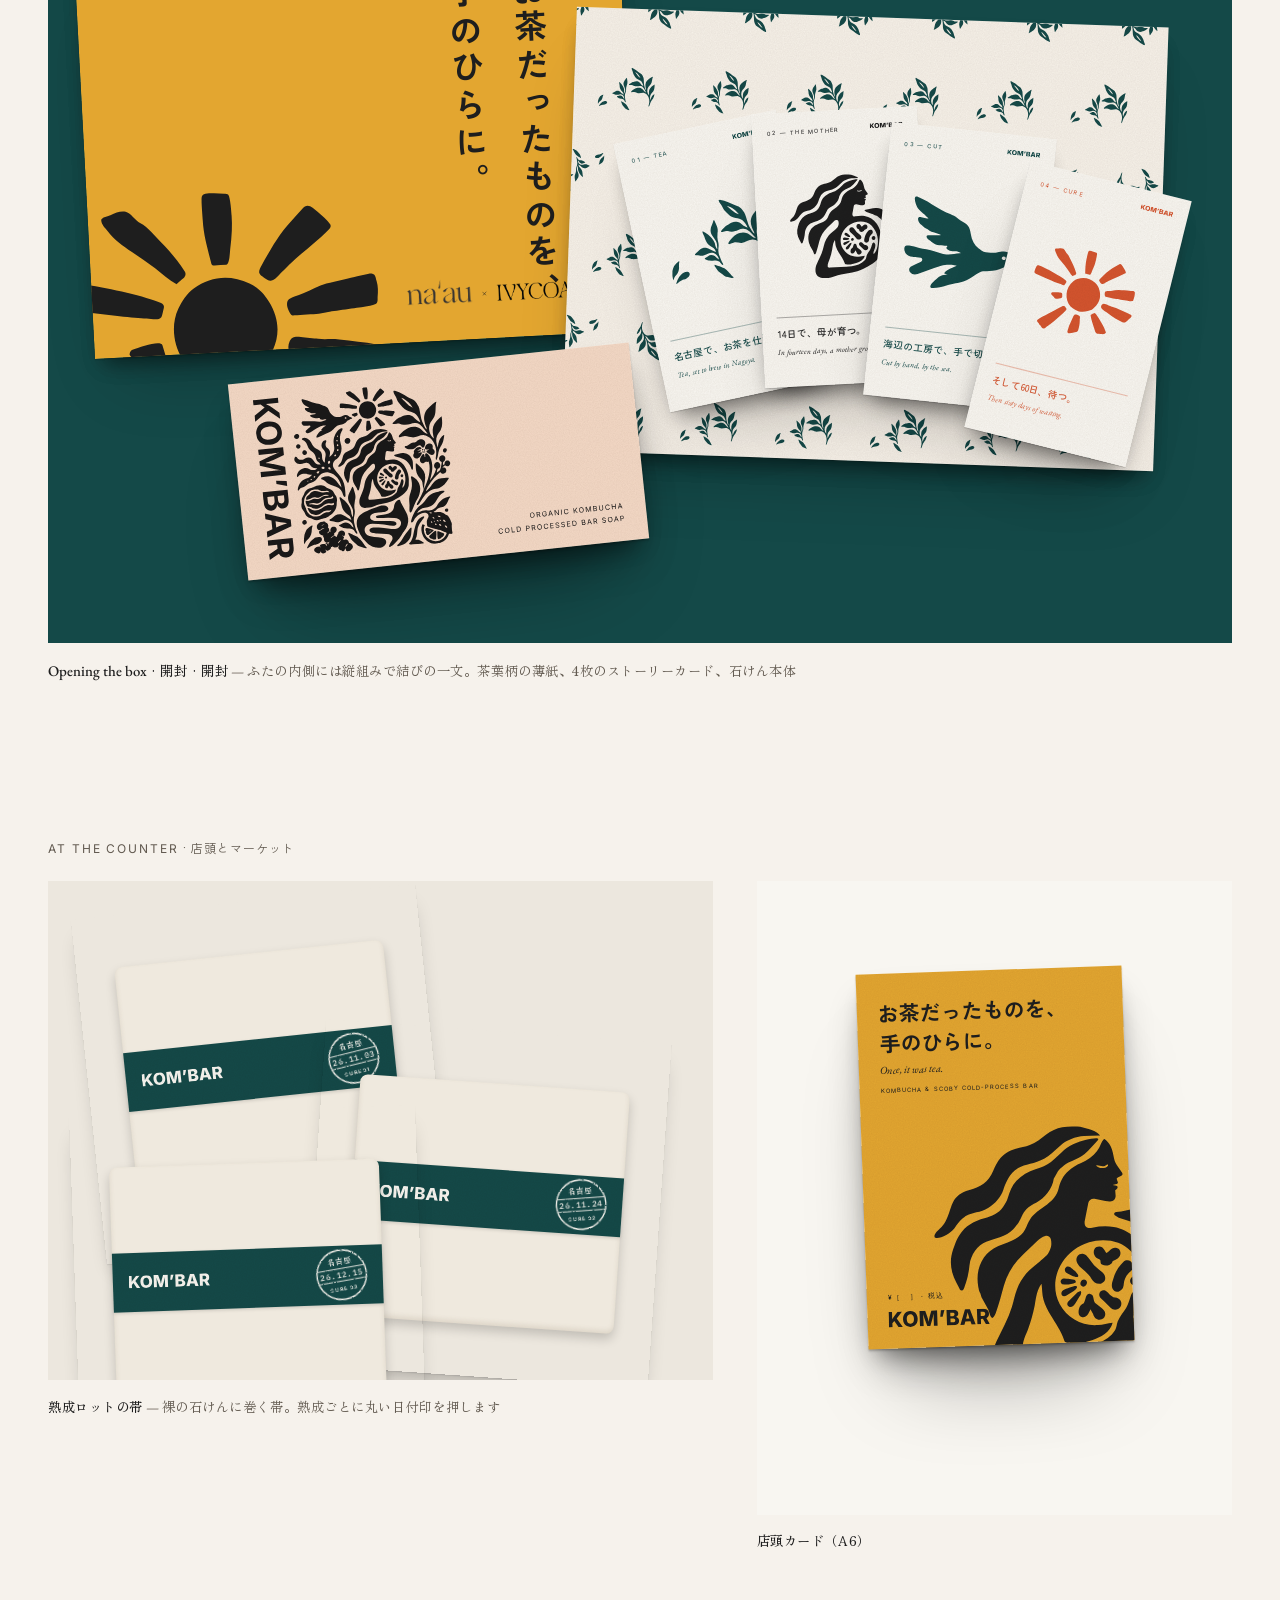
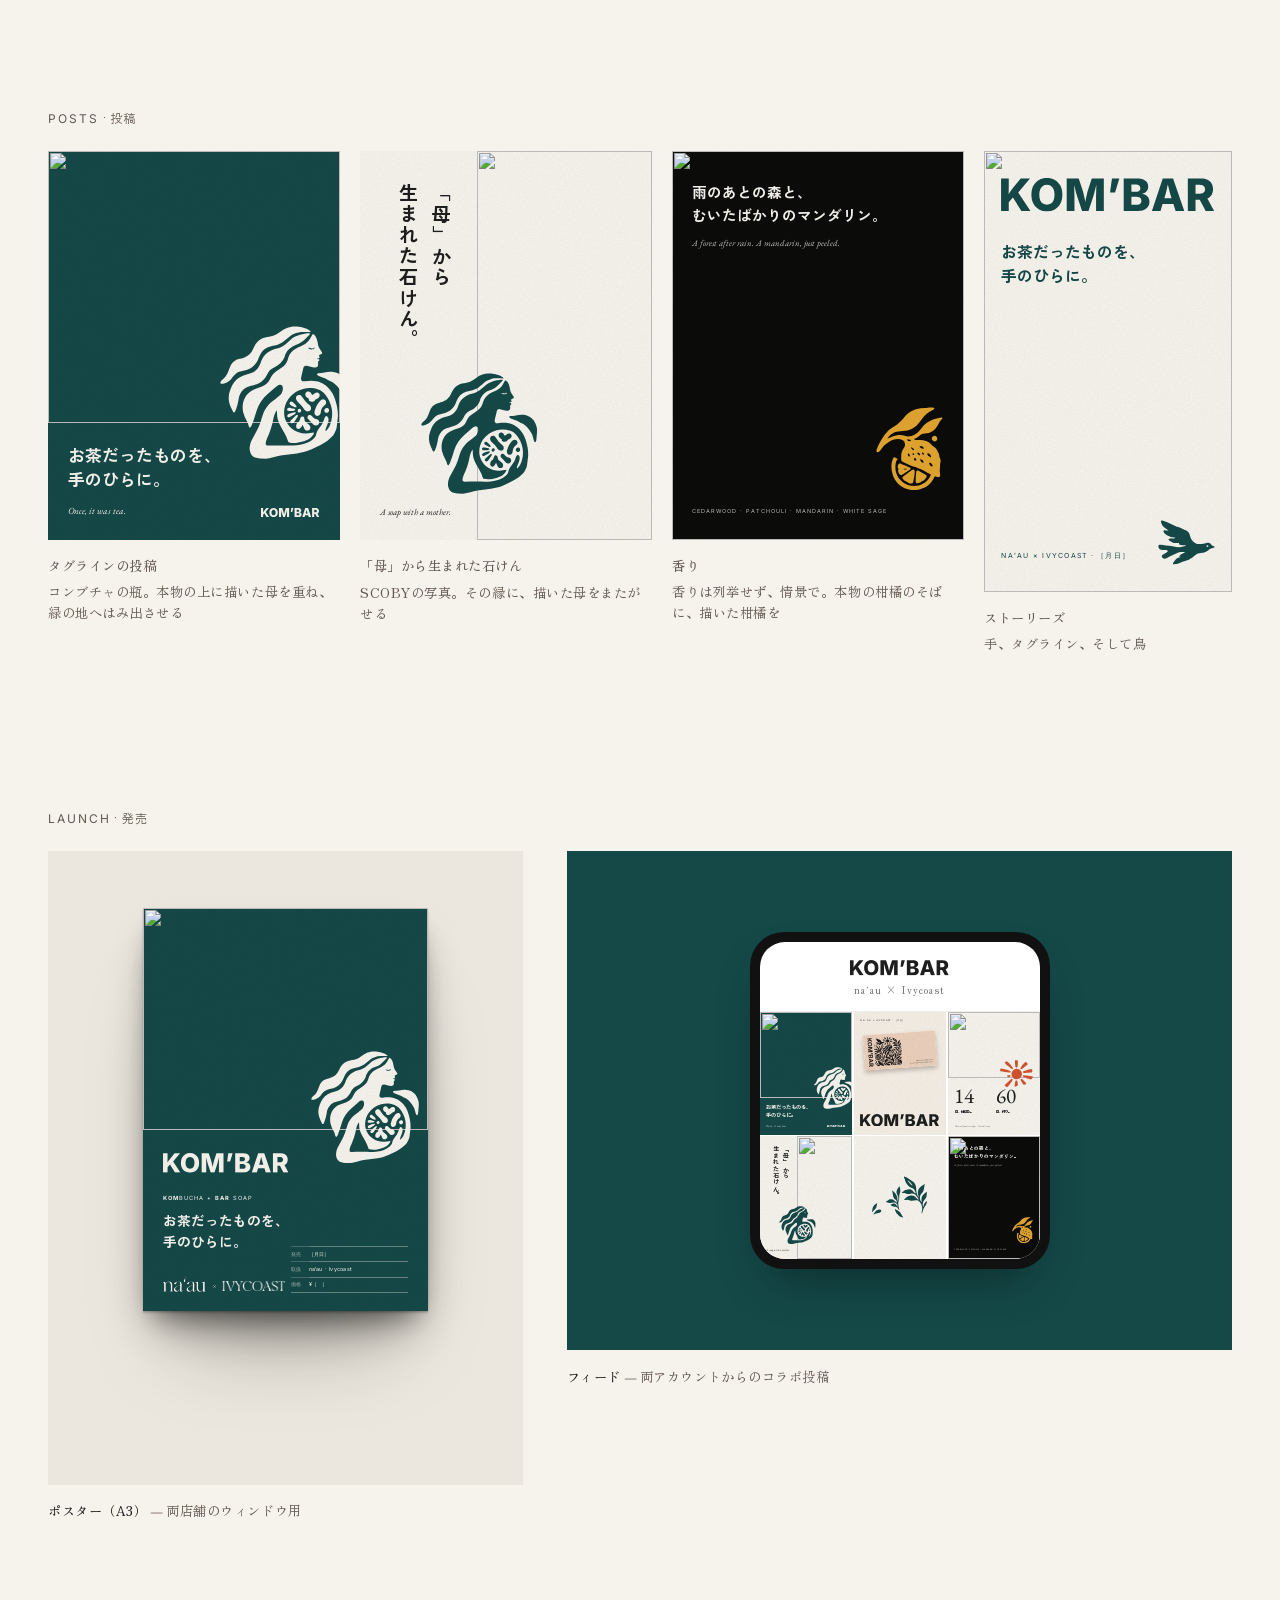
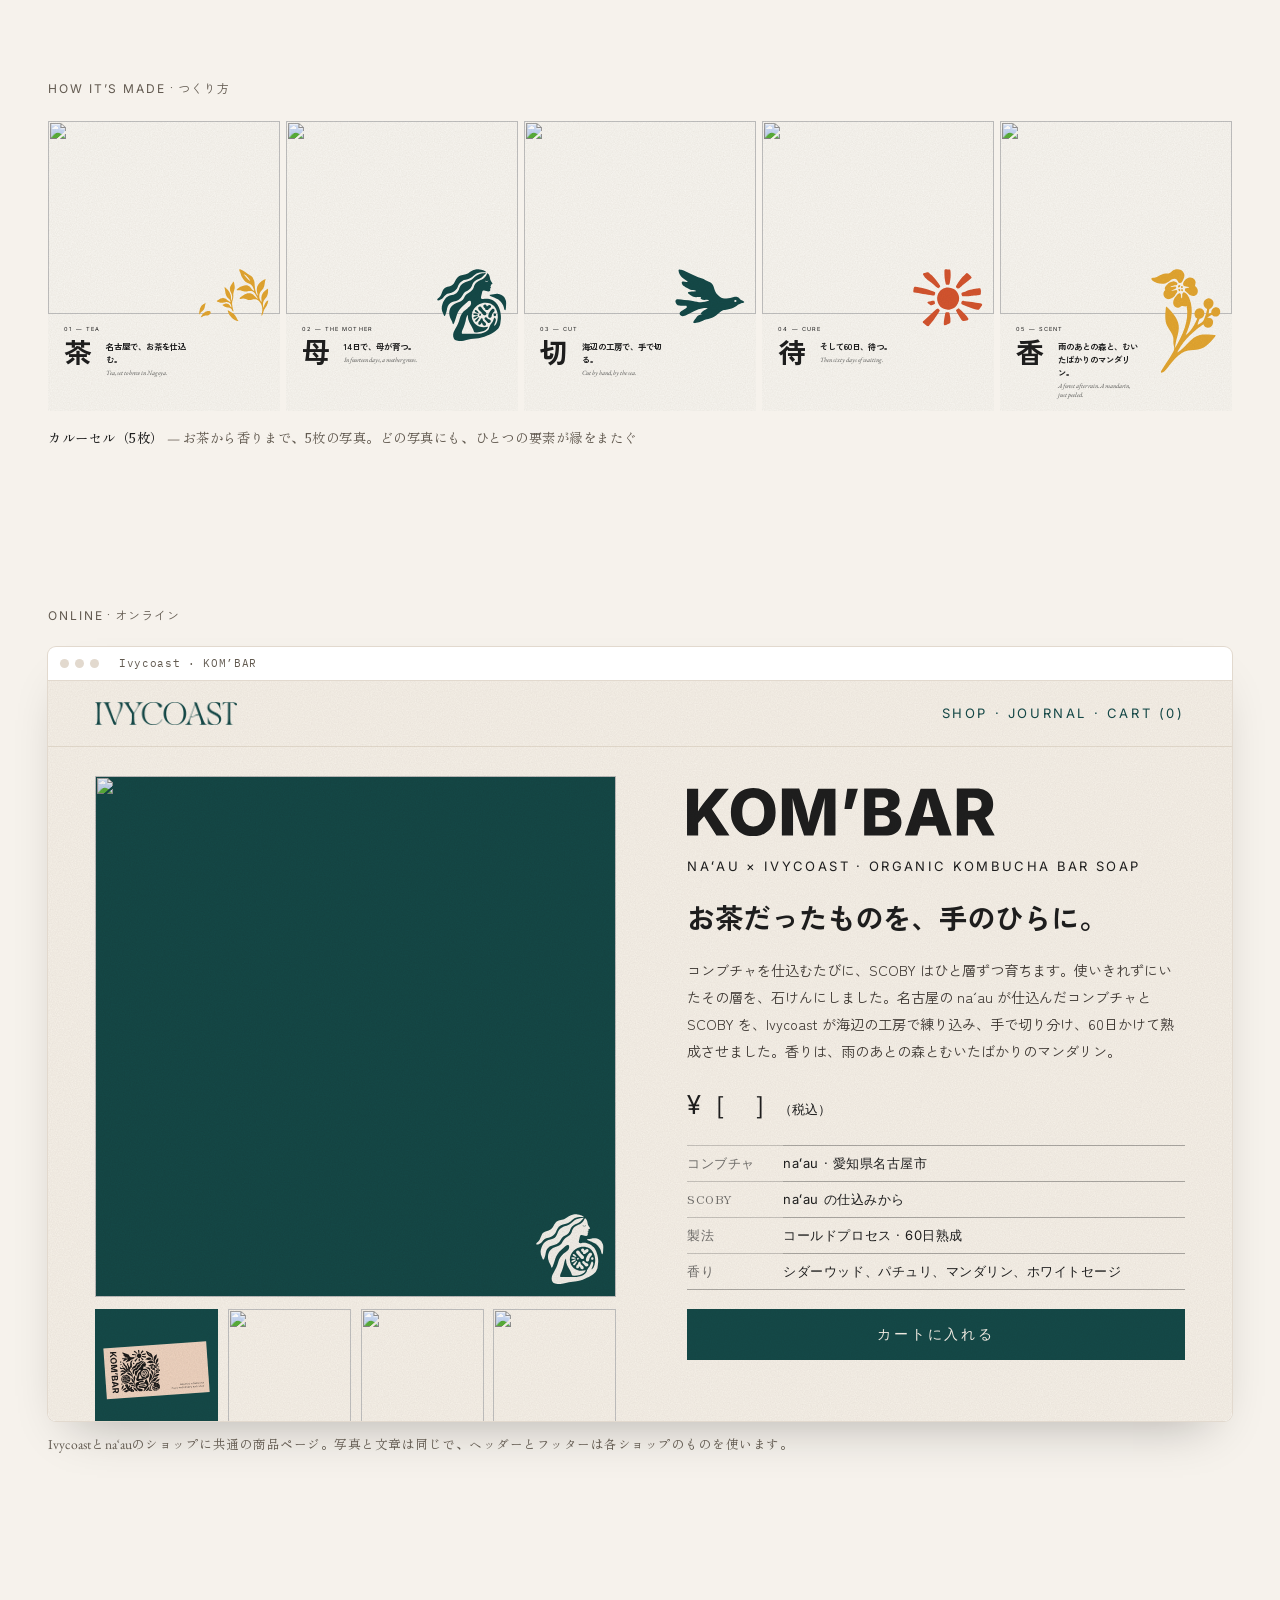
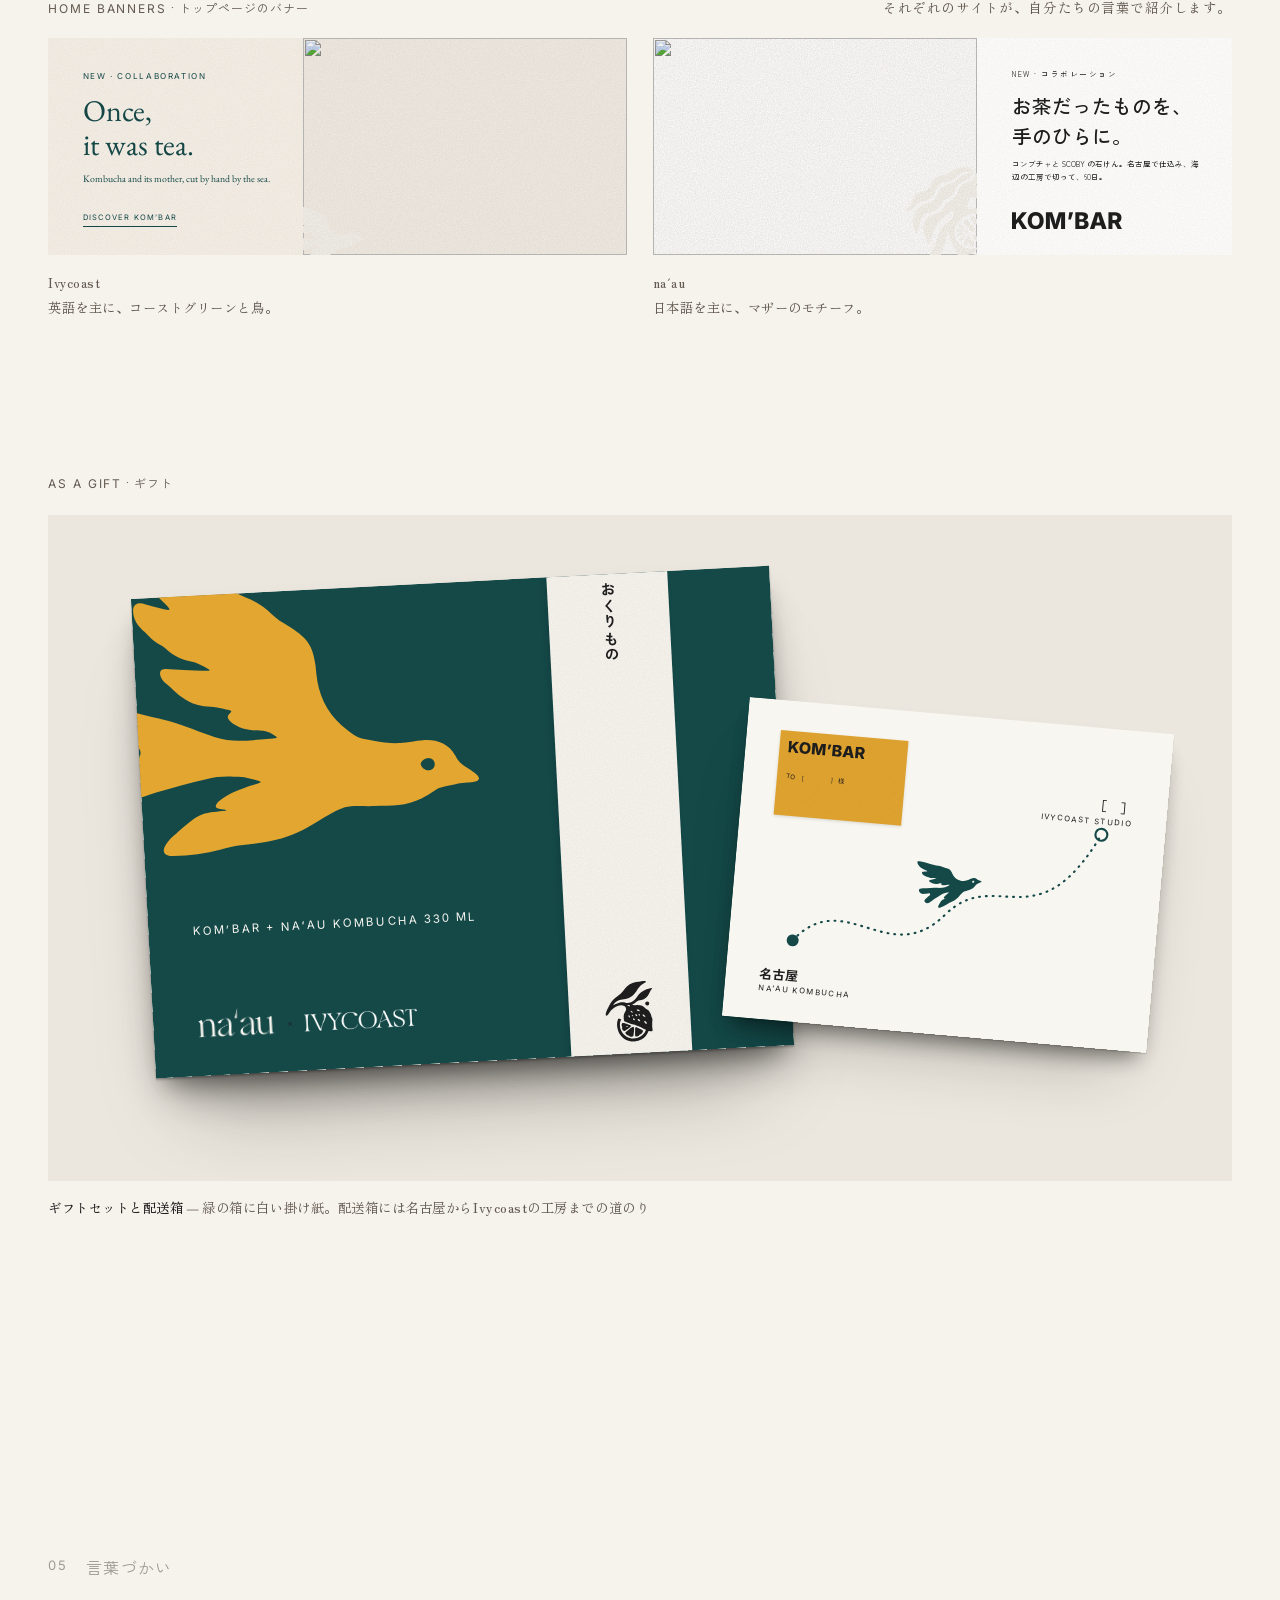
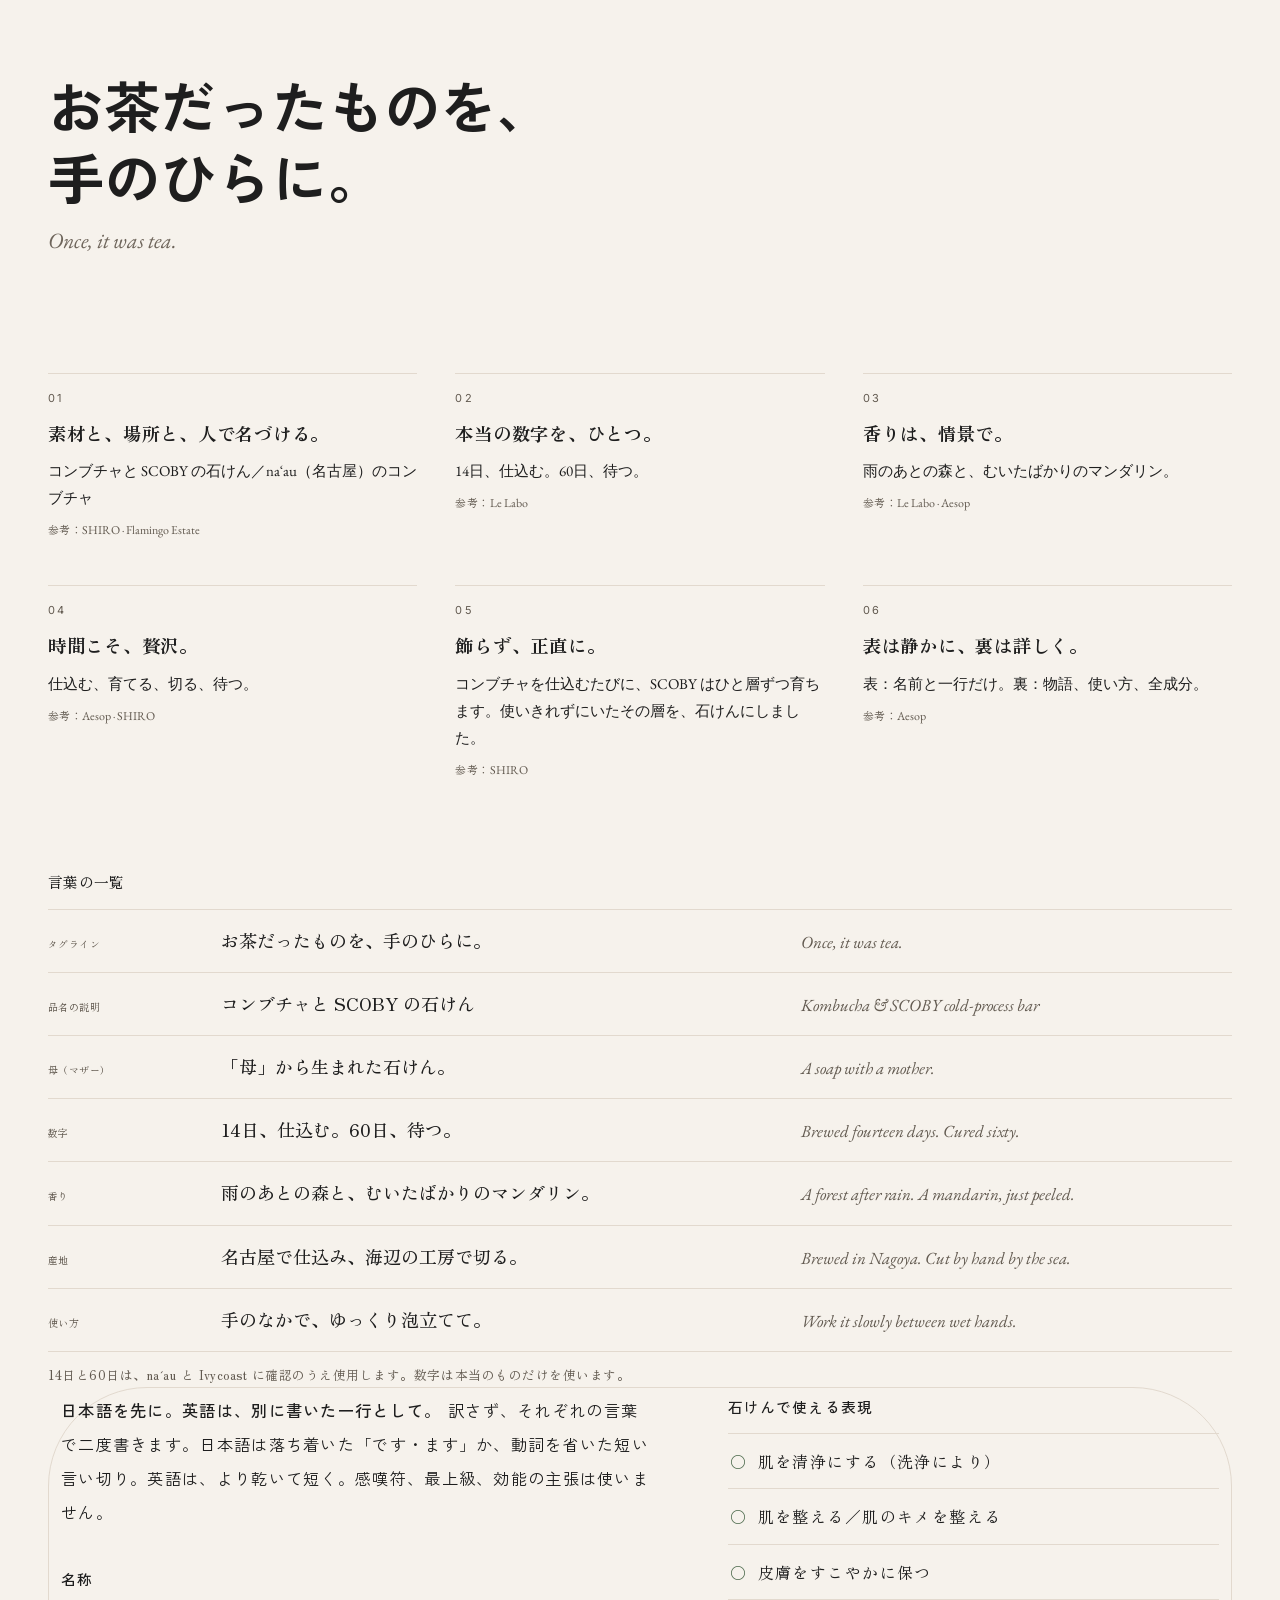
